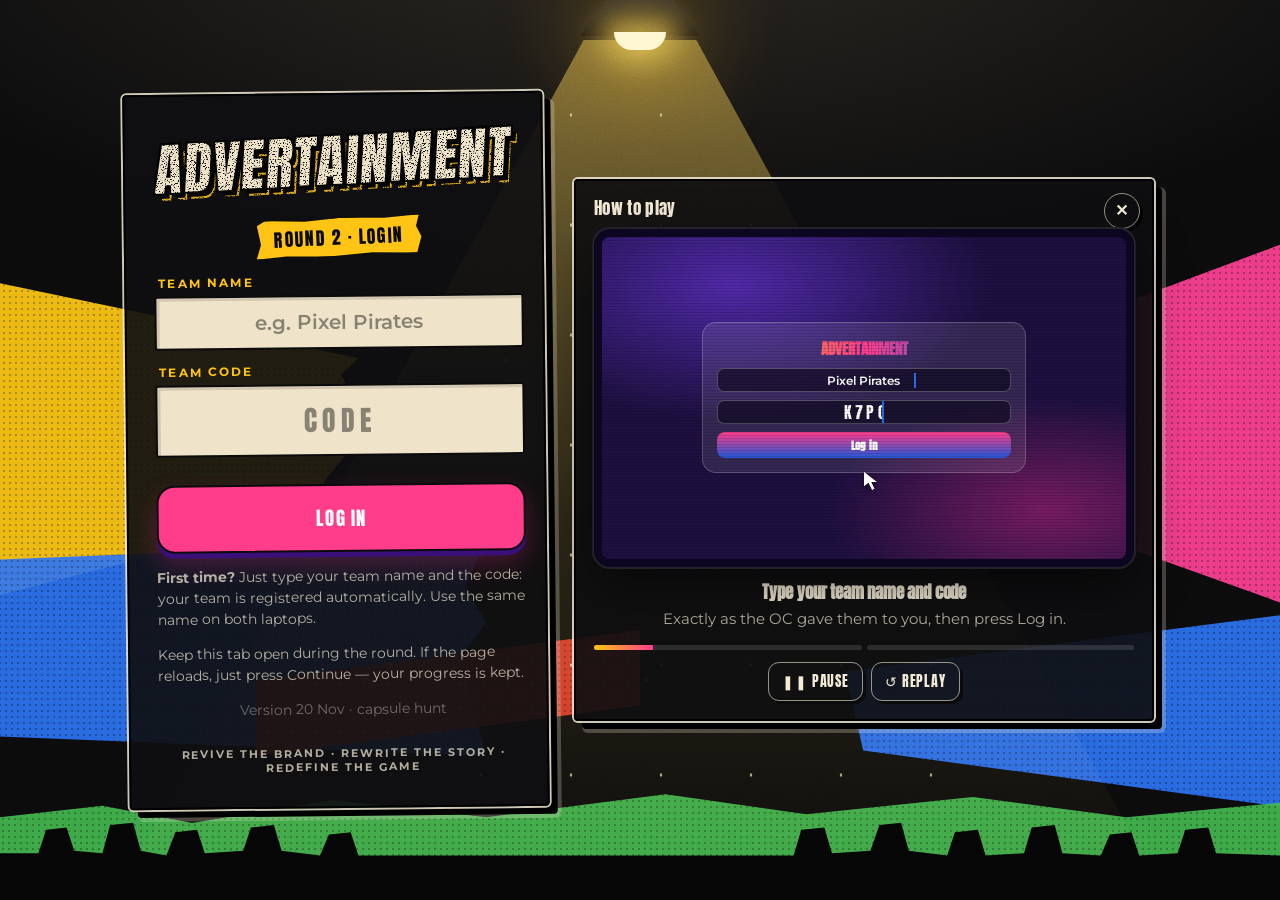
==== index.html @ 5a8a037b "Game v16: one vault code for all teams (47293) with clue-numbered questions checked for all 15 brand" ====
<!doctype html><html lang="en"><head><meta charset="utf-8"><meta name="viewport" content="width=device-width,initial-scale=1,viewport-fit=cover"><title>Advertainment · Round 2</title>
<link rel="preconnect" href="https://fonts.googleapis.com"><link rel="preconnect" href="https://fonts.gstatic.com" crossorigin>
<link rel="stylesheet" href="https://fonts.googleapis.com/css2?family=Unbounded:wght@400;700;800;900&family=Familjen+Grotesk:wght@400;500;600;700&family=VT323&family=Poppins:ital,wght@0,400;0,600;0,800;1,400&family=Montserrat:ital,wght@0,400;0,700;0,800;1,400&family=Playfair+Display:ital,wght@0,400;0,700;1,400;1,700&family=Bebas+Neue&family=Anton&family=Oswald:wght@400;700&family=Raleway:wght@400;800&family=Lora:ital,wght@0,400;0,700;1,400&family=Merriweather:wght@400;700&family=Space+Grotesk:wght@400;700&family=Archivo+Black&family=Abril+Fatface&family=Righteous&family=Pacifico&family=Lobster&family=Dancing+Script:wght@400;700&family=Caveat:wght@400;700&family=Courier+Prime:wght@400;700&family=Monoton&family=Rye&family=Kalam:wght@400;700&family=Cinzel:wght@700&family=Rubik+Dirt&family=Permanent+Marker&display=swap">
<style>:root{--ink:#160B2E;--ink2:#241347;--ink3:#2f1a5c;--mag:#FF2E93;--vio:#7B3FFF;--cy:#19E3FF;--yel:#FFD60A;--org:#FF9F1C;--grn:#2BE07B;--red:#FF4D6D;--txt:#FFF8EE;--mut:rgba(255,248,238,.72);--line:rgba(255,248,238,.16);--panel:rgba(255,255,255,.06);
 --fd:"Unbounded","Arial Black",Impact,sans-serif;--fb:"Familjen Grotesk","Trebuchet MS",Verdana,sans-serif;--fp:"VT323","Courier New",monospace;--fw:Tahoma,Verdana,"Segoe UI",sans-serif;color-scheme:dark}
*{box-sizing:border-box}[hidden]{display:none!important}
html,body{margin:0;min-height:100%;background:var(--ink);color:var(--txt);font:17px/1.5 var(--fb)}
body::before{content:"";position:fixed;inset:-10%;z-index:-2;pointer-events:none;background:radial-gradient(40vw 40vw at 8% 6%,rgba(123,63,255,.5),transparent 70%),radial-gradient(36vw 36vw at 95% 8%,rgba(255,46,147,.36),transparent 70%),radial-gradient(50vw 40vw at 50% 105%,rgba(25,227,255,.24),transparent 70%);animation:drift 20s ease-in-out infinite alternate}
body::after{content:"";position:fixed;inset:0;z-index:-1;pointer-events:none;background-image:linear-gradient(rgba(255,255,255,.04) 1px,transparent 1px),linear-gradient(90deg,rgba(255,255,255,.04) 1px,transparent 1px);background-size:44px 44px;-webkit-mask-image:radial-gradient(ellipse at center,#000 30%,transparent 80%);mask-image:radial-gradient(ellipse at center,#000 30%,transparent 80%)}
@keyframes drift{to{transform:translate(4vw,3vw) scale(1.08)}}
h1,h2,h3{font-family:var(--fd);letter-spacing:-.025em;line-height:1.08;margin:0}
p{margin:0}
.logo{font-family:var(--fd);font-weight:900;letter-spacing:-.05em;line-height:.95;background:linear-gradient(95deg,var(--yel),var(--mag) 45%,var(--cy));background-size:200% 100%;-webkit-background-clip:text;background-clip:text;color:transparent;animation:shine 6s linear infinite}
@keyframes shine{to{background-position:200% 0}}
.nocopy,.nocopy *{-webkit-user-select:none;user-select:none;-webkit-touch-callout:none}
.nocopy input,.nocopy textarea{-webkit-user-select:text;user-select:text}
@media print{body:not(.admin) *{visibility:hidden!important}}
:focus-visible{outline:3px solid var(--cy);outline-offset:2px;border-radius:8px}
button,.btn{font:800 15px var(--fd);letter-spacing:-.01em;border:0;border-radius:14px;padding:13px 22px;cursor:pointer;color:var(--ink);background:linear-gradient(180deg,var(--yel),var(--org));box-shadow:0 5px 0 #7a3d00,0 12px 26px rgba(0,0,0,.3);transition:transform .08s,box-shadow .08s,filter .2s;text-decoration:none;display:inline-flex;align-items:center;justify-content:center;gap:8px}
button:active,.btn:active{transform:translateY(4px);box-shadow:0 1px 0 #7a3d00}
button:disabled{filter:grayscale(.8) brightness(.7);cursor:not-allowed}
.pink{background:linear-gradient(180deg,var(--mag),var(--vio));color:#fff;box-shadow:0 5px 0 #3a0f7a,0 12px 26px rgba(255,46,147,.25)}
.cy{background:linear-gradient(180deg,#8ff5ff,var(--cy));color:var(--ink);box-shadow:0 5px 0 #0a6c7a,0 12px 26px rgba(25,227,255,.22)}
.grn{background:linear-gradient(180deg,#7dffb4,var(--grn));color:#04210f;box-shadow:0 5px 0 #0d6b35,0 12px 26px rgba(43,224,123,.22)}
.red{background:linear-gradient(180deg,#ff8a9e,#e0244a);color:#fff;box-shadow:0 5px 0 #6d0a1c}
.ghost{background:rgba(255,255,255,.08);color:var(--txt);box-shadow:0 4px 0 rgba(0,0,0,.45);border:1.5px solid var(--line)}
.sm{font-size:12.5px;padding:8px 13px;border-radius:11px;box-shadow:0 3px 0 rgba(0,0,0,.45)}
.big{font-size:19px;padding:18px 30px;border-radius:18px}
input,textarea{font:600 17px var(--fb);color:var(--txt);background:rgba(10,4,24,.6);border:2px solid var(--line);border-radius:14px;padding:13px 16px;width:100%;transition:border-color .2s,box-shadow .2s}
input:focus,textarea:focus{outline:none;border-color:var(--cy);box-shadow:0 0 0 4px rgba(25,227,255,.18)}
.card{background:rgba(255,255,255,.07);border:2px solid var(--line);border-radius:24px;padding:24px;backdrop-filter:blur(14px);-webkit-backdrop-filter:blur(14px);box-shadow:0 30px 70px rgba(0,0,0,.35)}
.mut{color:var(--mut)}.small{font-size:14px}
.center{min-height:100vh;display:grid;place-items:center;padding:24px 16px;text-align:center}
.row{display:flex;gap:10px;flex-wrap:wrap;align-items:center}
.pop{animation:pop .5s cubic-bezier(.2,1.4,.4,1) both}
@keyframes pop{from{transform:scale(.85) translateY(20px);opacity:0}}
.shake{animation:shake .45s}
@keyframes shake{20%,60%{transform:translateX(-8px)}40%,80%{transform:translateX(8px)}}


/* ======== TEAM: login ======== */
.lcard{width:min(460px,100%);display:grid;gap:14px;padding:32px 28px;border-radius:28px}
.lcard .logo{font-size:clamp(30px,9vw,44px)}
.lcard .tag{font:1.25rem var(--fp);letter-spacing:.1em;color:var(--cy)}
.lcard #code{font:28px var(--fp);letter-spacing:.18em;text-transform:uppercase;text-align:center}
.lcard #tname{text-align:center;font-size:20px}
.lerr{min-height:1.4em;color:var(--yel);font-weight:700}
.rules{display:grid;grid-template-columns:repeat(3,1fr);gap:8px;margin-top:4px}
.rules div{padding:10px 6px;border-radius:14px;background:rgba(255,255,255,.05);border:1px solid var(--line);font-size:12.5px;line-height:1.3;color:var(--mut)}
.rules b{display:block;font-size:22px;margin-bottom:4px}
.linkbtn{background:none;border:0;box-shadow:none;color:var(--mut);font:600 14px var(--fb);padding:4px;text-decoration:underline;cursor:pointer}
.linkbtn:active{transform:none}

/* ======== TEAM: gate screens ======== */
.gcard{width:min(520px,100%);display:grid;justify-items:center;gap:14px;padding:34px 28px;border-radius:28px}
.gicon{width:120px;height:120px;border-radius:50%;display:grid;place-items:center;font-size:52px;position:relative}
.gicon::before,.gicon::after{content:"";position:absolute;inset:0;border-radius:50%;border:2px solid currentColor;opacity:0;animation:ring 2.6s ease-out infinite}
.gicon::after{animation-delay:1.3s}
@keyframes ring{0%{transform:scale(.6);opacity:.8}100%{transform:scale(1.35);opacity:0}}
.g-wait .gicon{color:var(--cy);background:radial-gradient(circle,rgba(25,227,255,.25),transparent 70%)}
.g-in .gicon{color:var(--grn);background:radial-gradient(circle,rgba(43,224,123,.3),transparent 70%)}
.g-out .gicon{color:var(--red);background:radial-gradient(circle,rgba(255,77,109,.35),transparent 70%)}
.g-done .gicon{color:var(--yel);background:radial-gradient(circle,rgba(255,214,10,.3),transparent 70%)}
.g-out{border-color:rgba(255,77,109,.6)!important;box-shadow:0 0 60px rgba(255,77,109,.25)!important}
#gt{font-size:clamp(26px,6vw,38px)}
#gm{font-size:18px;color:var(--mut);max-width:42ch}
#gx{font:18px var(--fp);letter-spacing:.06em;color:var(--mut)}
.dots::after{content:"";animation:dots 1.4s steps(4) infinite}
@keyframes dots{0%{content:""}25%{content:"."}50%{content:".."}75%{content:"..."}}

/* ======== TEAM: game screen ======== */
#app{min-height:100vh;padding-bottom:40px}
.tbar{position:sticky;top:0;z-index:20;display:flex;align-items:center;gap:14px;padding:10px max(16px,env(safe-area-inset-right,0px)) 10px max(16px,env(safe-area-inset-left,0px));background:rgba(22,11,46,.85);backdrop-filter:blur(12px);border-bottom:1px solid var(--line)}
.tbar .logo{font-size:22px}
#who{flex:1;min-width:0;font:22px var(--fp);letter-spacing:.06em;color:var(--cy);white-space:nowrap;overflow:hidden;text-overflow:ellipsis}
#timer{font:900 26px var(--fd);color:var(--yel);font-variant-numeric:tabular-nums;text-shadow:0 0 20px rgba(255,214,10,.45)}
#timer.low{color:var(--red);animation:blink 1s steps(2) infinite}
@keyframes blink{50%{opacity:.35}}
.lockic{font-size:20px}
#banner{position:sticky;top:52px;z-index:19;padding:12px 20px;text-align:center;font:800 16px var(--fd);background:linear-gradient(90deg,var(--mag),var(--vio),var(--cy));background-size:200% 100%;animation:shine 6s linear infinite,drop .4s cubic-bezier(.2,1.4,.4,1);box-shadow:0 8px 30px rgba(255,46,147,.4)}
@keyframes drop{from{transform:translateY(-100%)}}
#main{max-width:1180px;margin:0 auto;padding:18px max(16px,env(safe-area-inset-right,0px)) 0 max(16px,env(safe-area-inset-left,0px))}
.sec{margin:6px 0 18px}
.sech{font:1.25rem var(--fp);letter-spacing:.1em;color:var(--cy);text-align:center;margin:10px 0 8px;text-transform:uppercase}
.wins{display:flex;flex-wrap:wrap;justify-content:center;align-items:flex-start;padding:8px 6px}
.win{width:min(350px,92vw);margin:-4px;position:relative;background:#d4d0c8;color:#000;font:15px/1.45 var(--fw);border:2px solid;border-color:#fff #404040 #404040 #fff;padding:3px;box-shadow:inset -1px -1px 0 #808080,inset 1px 1px 0 #dfdfdf,8px 12px 0 rgba(0,0,0,.35),0 20px 50px rgba(0,0,0,.35)}
.wins .win:nth-child(3n){top:9px}.wins .win:nth-child(3n+2){top:-4px}
.win.big{width:min(680px,96vw)}
.wt{display:flex;justify-content:space-between;align-items:center;gap:8px;background:linear-gradient(90deg,#0a246a,#a6caf0);color:#fff;font-weight:700;font-size:13px;padding:3px 4px 3px 6px}
.wt span{white-space:nowrap;overflow:hidden;text-overflow:ellipsis}
.wt i{display:flex;gap:2px;font-style:normal;flex:none}
.wt b{width:16px;height:14px;display:grid;place-items:center;font-size:10px;background:#d4d0c8;color:#000;border:1px solid;border-color:#fff #404040 #404040 #fff;cursor:not-allowed}
.wa{margin:4px 2px;background:#fff;border:1px solid;border-color:#808080 #fff #fff #808080;padding:2px 6px;font-size:11.5px;color:#555;white-space:nowrap;overflow:hidden;text-overflow:ellipsis}
.wb{background:#fff;margin:2px;border:1px solid;border-color:#808080 #fff #fff #808080;padding:12px 14px 14px}
.wb ul{margin:0;padding-left:18px}.wb li{margin:5px 0}
.wb strong{display:block;font-size:17px;color:#0a246a;margin-bottom:4px}
.win.big .wb{font-size:17px;padding:18px 22px}.win.big .wb strong{font-size:21px}
.win.nw .wt::after{content:"NEW";flex:none;font:700 10px var(--fw);background:var(--yel);color:#000;padding:1px 5px;margin-left:6px}
.win.msg .wt{background:linear-gradient(90deg,#7a0a3a,#ff6fae)}
.win.msg .wb{font-size:17px;font-weight:700;color:#111}
.win.lockw .wt{background:linear-gradient(90deg,#444,#999)}
.wait{display:grid;justify-items:center;gap:14px;padding:12vh 10px 0;text-align:center}
.radar{width:150px;height:150px;border-radius:50%;position:relative;background:radial-gradient(circle,var(--mag) 0 14%,transparent 15%),conic-gradient(from 0deg,rgba(25,227,255,.55),transparent 35%);box-shadow:0 0 0 2px rgba(25,227,255,.3),0 0 60px rgba(123,63,255,.5);animation:spin 3s linear infinite}
@keyframes spin{to{transform:rotate(360deg)}}
.wait h2{font-size:clamp(24px,5vw,36px)}
.wait p{color:var(--mut);font-size:18px;max-width:48ch}
/* confirm dialog */
.dlg .wb{padding:18px 20px}
.dlg .drow{display:flex;gap:14px;align-items:flex-start}
.dlg .ico{flex:none;width:46px;height:46px;border-radius:50%;display:grid;place-items:center;font:900 26px var(--fw);color:#fff;background:radial-gradient(circle at 35% 30%,#6aa8ff,#0a3aa0)}
.dlg h3{font:700 19px var(--fw);color:#0a246a;letter-spacing:0;margin:0 0 4px}
.dlg p{font:15px var(--fw);color:#222;margin:0 0 12px}
.dlg .in{display:flex;gap:8px;flex-wrap:wrap}
.dlg input{flex:1;min-width:0;font:16px var(--fw);color:#000;background:#fff;border:2px solid;border-color:#808080 #fff #fff #808080;border-radius:0;padding:9px 10px}
.dlg input:focus{box-shadow:none;outline:2px dotted #000;outline-offset:-5px}
.xbtn{font:700 15px var(--fw);color:#000;padding:9px 24px;background:#d4d0c8;border:2px solid;border-color:#fff #404040 #404040 #fff;border-radius:0;box-shadow:inset -1px -1px 0 #808080;cursor:pointer}
.xbtn:active{transform:none;border-color:#404040 #fff #fff #404040;box-shadow:none}
.dlg .fb{min-height:1.4em;margin-top:12px;font:700 15px var(--fw);color:#0a246a}
.dlg .fb.bad{color:#b00020}
details.others{max-width:760px;margin:6px auto;border-radius:18px;border:1.5px solid var(--line);background:rgba(22,11,46,.7)}
details.others summary{cursor:pointer;padding:14px 18px;font:800 15px var(--fd);list-style:none;display:flex;justify-content:space-between}
details.others summary::-webkit-details-marker{display:none}
details.others summary::after{content:"+"}details.others[open] summary::after{content:"–"}
.notebox{max-width:640px;margin:8px auto 14px;padding:18px 22px;border-radius:20px;background:rgba(255,255,255,.07);border:2px solid var(--line);text-align:center}
.notebox h2{font-size:22px;margin-bottom:4px}
/* vault */
.vault{max-width:1000px;margin:6px auto 22px;display:grid;gap:18px;padding:24px;border-radius:26px;background:linear-gradient(160deg,rgba(255,214,10,.10),rgba(123,63,255,.10)),rgba(14,6,30,.8);border:2px solid rgba(255,214,10,.45);box-shadow:0 30px 80px rgba(0,0,0,.5)}
.vtag{justify-self:start;font:1.15rem var(--fp);letter-spacing:.1em;color:var(--ink);background:var(--yel);padding:1px 10px;border-radius:6px}
.vault h2{font-size:clamp(24px,4vw,36px)}
.vbody{display:grid;grid-template-columns:1.05fr .95fr;gap:22px;align-items:center}
.clues{list-style:none;margin:0;padding:0;display:grid;gap:10px;counter-reset:c}
.clues li{counter-increment:c;display:grid;grid-template-columns:34px 1fr;gap:12px;padding:12px 14px;border-radius:14px;background:rgba(255,255,255,.06);border:1px solid var(--line);font-size:16px;line-height:1.4}
.clues li::before{content:counter(c);width:34px;height:34px;border-radius:10px;display:grid;place-items:center;font:900 15px var(--fd);color:var(--ink);background:var(--yel)}
.door{justify-self:center;width:min(400px,86vw);aspect-ratio:1;border-radius:50%;display:grid;place-items:center;align-content:center;gap:18px;position:relative;background:radial-gradient(circle at 35% 30%,#5a5a6e,#24222e 60%,#14121c);box-shadow:inset 0 0 0 10px #3a3848,inset 0 0 0 14px #1a1824,inset 0 0 40px rgba(0,0,0,.8),0 20px 60px rgba(0,0,0,.6);transition:transform 1.3s cubic-bezier(.6,.05,.3,1);transform-origin:left center}
.door.open{transform:perspective(1200px) rotateY(-100deg)}
.door::before{content:"";position:absolute;inset:7%;border-radius:50%;border:3px dashed rgba(255,214,10,.25);pointer-events:none}
.dials{display:flex;gap:7px;position:relative;z-index:1}
.drum{display:grid;justify-items:center;gap:5px}
.drum button{width:46px;height:30px;padding:0;border-radius:8px;font-size:14px;color:var(--yel);background:linear-gradient(180deg,#4a4858,#2a2836);box-shadow:0 3px 0 #0b0a10}
.dg{width:46px;height:62px;display:grid;place-items:center;border-radius:10px;background:#07040e;border:2px solid var(--yel);font:900 32px var(--fd);color:var(--yel);box-shadow:inset 0 8px 10px rgba(0,0,0,.8),0 0 18px rgba(255,214,10,.22);font-variant-numeric:tabular-nums}
#vb{position:relative;z-index:1}
#vm{text-align:center;min-height:1.5em;font:24px var(--fp);color:var(--yel)}
@media (max-width:860px){.vbody{grid-template-columns:1fr}}
/* overlays */
.ovl{position:fixed;inset:0;z-index:90;display:grid;place-items:center;text-align:center;padding:24px;background:rgba(14,6,30,.95);backdrop-filter:blur(10px)}
.ovl h2{font-size:clamp(28px,6vw,52px)}
#wm{position:fixed;inset:0;z-index:95;pointer-events:none}
#toast{position:fixed;left:50%;top:70px;transform:translateX(-50%);z-index:130;max-width:min(560px,92vw);padding:14px 20px;border-radius:14px;background:var(--yel);color:var(--ink);font-weight:700;box-shadow:0 14px 40px rgba(0,0,0,.5)}
#net{position:fixed;left:50%;transform:translateX(-50%);bottom:14px;z-index:130;background:#C0392B;color:#fff;padding:9px 16px;border-radius:12px;font-weight:700;font-size:14px}
#tutb{position:fixed;top:10px;right:10px;z-index:120}
body.in #tutb{top:auto;bottom:14px;right:14px;opacity:.85}
#tut .tc{width:min(500px,92vw);display:grid;gap:12px;text-align:center}
#tut .te{font-size:64px}
#tut .tp{height:6px;border-radius:6px;background:rgba(255,255,255,.12);overflow:hidden}#tut .tp i{display:block;height:100%;width:0;background:linear-gradient(90deg,var(--yel),var(--mag))}

/* ======== MODAL (shared) ======== */
#modal{z-index:140}
#modal .box{width:min(440px,100%);display:grid;gap:12px;text-align:left;padding:24px;border-radius:22px;background:var(--ink2);border:2px solid var(--line)}
#modal h3{font-size:20px}#modal p{color:var(--mut)}

/* ======== OC PANEL ======== */
body.admin::after{display:none}
.oc{max-width:1240px;margin:0 auto;padding:0 max(16px,env(safe-area-inset-right,0px)) 60px max(16px,env(safe-area-inset-left,0px))}
.ochd{position:sticky;top:0;z-index:30;display:flex;flex-wrap:wrap;align-items:center;gap:12px;padding:12px max(16px,env(safe-area-inset-right,0px)) 0 max(16px,env(safe-area-inset-left,0px));margin:0 calc(-1*max(16px,env(safe-area-inset-left,0px))) 18px;background:rgba(22,11,46,.88);backdrop-filter:blur(12px);border-bottom:1px solid var(--line)}
.ochd .logo{font-size:22px}
.ochd .sp{flex:1}
.conn{font-size:13.5px;color:var(--mut)}
.dot{display:inline-block;width:10px;height:10px;border-radius:50%;background:#777;margin-right:6px;vertical-align:middle}
.dot.on{background:var(--grn);box-shadow:0 0 8px var(--grn)}.dot.bad{background:var(--red)}
.octabs{flex-basis:100%;display:flex;gap:4px;overflow-x:auto}
.octabs button{background:none;box-shadow:none;color:var(--mut);font:700 14px var(--fd);padding:10px 16px;border-radius:12px 12px 0 0}
.octabs button[aria-selected="true"]{background:var(--panel);color:var(--txt);box-shadow:inset 0 3px 0 var(--mag)}
.octabs button:active{transform:none}
.badge{display:inline-grid;place-items:center;min-width:22px;height:22px;padding:0 6px;border-radius:999px;background:var(--yel);color:var(--ink);font:800 12px var(--fb);margin-left:6px}
.badge.r{background:var(--red);color:#fff}
.alert{display:flex;flex-wrap:wrap;align-items:center;gap:12px;padding:14px 18px;margin-bottom:14px;border-radius:18px;font-weight:700;animation:pop .4s both}
.alert.y{background:rgba(255,214,10,.14);border:2px solid rgba(255,214,10,.6)}
.alert.r{background:rgba(255,77,109,.16);border:2px solid rgba(255,77,109,.7)}
.alert.p{background:rgba(255,214,10,.1);border:2px dashed rgba(255,214,10,.6);font-weight:600}
.alert span{flex:1;min-width:200px}
/* step control */
.stepcard{display:grid;gap:18px;margin-bottom:16px}
.steps{display:grid;grid-template-columns:repeat(5,1fr);gap:8px}
.st{position:relative;padding:12px 12px 10px;border-radius:14px;border:2px solid var(--line);background:rgba(10,4,24,.5);min-width:0}
.st b{display:block;font:900 22px var(--fd);color:var(--mut)}
.st span{display:block;font-size:13.5px;line-height:1.25;margin-top:4px}
.st small{display:block;font:15px var(--fp);color:var(--mut);margin-top:3px}
.st.done{border-color:rgba(25,227,255,.5)}.st.done b{color:var(--cy)}
.st.cur{border-color:var(--mag);background:linear-gradient(160deg,rgba(255,46,147,.35),rgba(123,63,255,.25));box-shadow:0 0 30px rgba(255,46,147,.25)}.st.cur b{color:var(--txt)}
.stepgo{display:flex;flex-wrap:wrap;gap:14px;align-items:center}
.stepgo .big{flex:1;min-width:260px}
.hint{color:var(--mut);font-size:14px}
.quick{display:grid;grid-template-columns:repeat(4,1fr);gap:10px}
.quick button{width:100%}
.timerbox{display:flex;gap:8px;align-items:center;flex-wrap:wrap}
.timerbox input{width:80px;padding:9px 10px}
#tleft{font:900 26px var(--fd);color:var(--yel);font-variant-numeric:tabular-nums;min-width:4.5ch}
.msgbox{display:flex;gap:8px;flex-wrap:wrap}
.msgbox input{flex:1;min-width:200px}
.chips{display:flex;gap:6px;flex-wrap:wrap;margin-top:8px}
.chips button{font:600 13px var(--fb);padding:7px 12px;border-radius:999px}
.ocgrid{display:grid;grid-template-columns:1.25fr 1fr;gap:16px;align-items:start}
.ocgrid > .card{padding:20px}
.card h2{font-size:18px;margin-bottom:14px;display:flex;align-items:center;gap:8px;flex-wrap:wrap}
.card h2 small{font:16px var(--fp);color:var(--mut);letter-spacing:.04em}
@media (max-width:980px){.ocgrid{grid-template-columns:1fr}.quick{grid-template-columns:repeat(2,1fr)}.steps{grid-template-columns:repeat(5,minmax(0,1fr))}}
@media (max-width:620px){.steps{grid-template-columns:repeat(2,1fr)}}
/* team cards */
.tgrid{display:grid;grid-template-columns:repeat(auto-fill,minmax(250px,1fr));gap:12px}
.tc{position:relative;display:grid;gap:8px;padding:14px 14px 12px;border-radius:18px;background:rgba(255,255,255,.05);border:2px solid var(--line);min-width:0}
.tc.w{border-color:rgba(255,214,10,.75);background:rgba(255,214,10,.08)}
.tc.o{border-color:rgba(255,77,109,.8);background:rgba(255,77,109,.1)}
.tc.i{border-color:rgba(43,224,123,.5)}
.tc.d{opacity:.55}
.tc .nm{font:800 16px var(--fd);overflow-wrap:anywhere}
.tc .cd{font:15px var(--fp);color:var(--mut);letter-spacing:.06em}
.pill{display:inline-block;padding:2px 10px;border-radius:999px;font:700 12.5px var(--fb);white-space:nowrap}
.p-w{background:rgba(255,214,10,.2);color:var(--yel)}.p-i{background:rgba(43,224,123,.2);color:#7dffb4}.p-o{background:rgba(255,77,109,.25);color:#ffb3c1}.p-d{background:rgba(255,255,255,.12)}
.tc .ln{font-size:13.5px;color:var(--mut);line-height:1.35}
.tc .ln b{color:var(--txt)}
.tc .acts{display:flex;gap:6px;flex-wrap:wrap;margin-top:2px}
.tc .acts .main{flex:1}
.tc .req{padding:8px 10px;border-radius:10px;background:rgba(255,214,10,.12);font-size:13px}
.empty{color:var(--mut);padding:10px 0}
/* tables (registrations) */
.tblw{overflow-x:auto;border-radius:16px;border:1.5px solid var(--line)}
.tbl{border-collapse:collapse;width:100%;min-width:820px;font-size:14px}
.tbl th{text-align:left;font:700 11px var(--fd);color:var(--yel);background:var(--ink2);padding:11px 10px;white-space:nowrap}
.tbl td{padding:10px;border-top:1px solid var(--line);vertical-align:top}
.tbl .sub{display:block;color:var(--mut);font-size:12.5px}
.wapp{background:linear-gradient(180deg,#7dffb4,#1fa855)!important;color:#04210f!important;box-shadow:0 3px 0 #0d5a2b!important}
.setup{display:grid;grid-template-columns:repeat(auto-fit,minmax(280px,1fr));gap:16px}

#fsback{z-index:125}

/* ======== LOGIN PORTAL ======== */
.portal{min-height:100vh;display:grid;grid-template-columns:minmax(330px,420px) minmax(0,580px);gap:28px;align-items:center;justify-content:center;padding:28px max(16px,env(safe-area-inset-right,0px)) 28px max(16px,env(safe-area-inset-left,0px))}
@media (max-width:1060px){.portal{grid-template-columns:minmax(0,520px);align-content:start}}
.portal.notut{grid-template-columns:minmax(330px,440px)}
.lcard{width:100%;min-width:0;overflow:hidden}
.lcard .logo{font-size:clamp(24px,2.7vw,34px);white-space:nowrap}
.tut{position:relative;min-width:0}
.tclose{position:absolute;top:12px;right:12px;width:36px;height:36px;padding:0;border-radius:50%;font:700 16px var(--fb);box-shadow:none}
#tutopen{justify-self:center}
.lcard label{display:block;text-align:left;font:700 13px var(--fb);letter-spacing:.04em;text-transform:uppercase;color:var(--mut);margin:0 0 6px 4px}
.lcard .f{display:grid}
#code{font:30px var(--fp);letter-spacing:.24em;text-transform:uppercase;text-align:center}
#tname{font-size:19px;text-align:center}
/* tutorial player */
.tut{display:grid;gap:12px;padding:18px;border-radius:26px}
.tut h3{font-size:17px;display:flex;align-items:center;gap:10px}
.tut h3 span{font:16px var(--fp);color:var(--cy);letter-spacing:.08em}
.screen{position:relative;aspect-ratio:16/10;max-width:100%;border-radius:16px;overflow:hidden;border:8px solid #0d0620;background:radial-gradient(70% 60% at 25% 15%,rgba(123,63,255,.55),transparent 70%),radial-gradient(60% 50% at 85% 85%,rgba(255,46,147,.4),transparent 70%),#1d1040;box-shadow:0 0 0 2px var(--ink3),0 20px 50px rgba(0,0,0,.5)}
.screen::after{content:"";position:absolute;inset:0;pointer-events:none;background:repeating-linear-gradient(0deg,rgba(0,0,0,.12) 0 1px,transparent 1px 3px)}
.scene{position:absolute;inset:0;display:grid;place-items:center;visibility:hidden;opacity:0}
.scene.on{visibility:visible;opacity:1;animation:sceneIn .35s ease}
@keyframes sceneIn{from{opacity:0}}
.cap{min-height:3.2em;display:grid;gap:2px;text-align:center}
.cap b{font:800 17px var(--fd);letter-spacing:-.01em}
.cap span{color:var(--mut);font-size:14.5px}
.tbarp{display:grid;grid-template-columns:repeat(7,1fr);gap:5px}
.tbarp i{display:block;height:5px;border-radius:5px;background:rgba(255,255,255,.12);overflow:hidden;cursor:pointer}
.tbarp i b{display:block;height:100%;width:0;background:linear-gradient(90deg,var(--yel),var(--mag))}
.tctl{display:flex;gap:8px;justify-content:center}
/* scene pieces (all scaled for the small screen) */
.mini{font-size:11px}
.m-card{width:62%;padding:14px;border-radius:14px;background:rgba(255,255,255,.1);border:1.5px solid rgba(255,255,255,.2);display:grid;gap:8px;text-align:center}
.m-logo{font:900 15px var(--fd);background:linear-gradient(95deg,var(--yel),var(--mag),var(--cy));-webkit-background-clip:text;background-clip:text;color:transparent}
.m-in{height:24px;border-radius:7px;background:rgba(10,4,24,.6);border:1.5px solid rgba(255,255,255,.25);display:flex;align-items:center;justify-content:center;font:600 12px var(--fb);color:#fff;overflow:hidden;white-space:nowrap}
.m-in.code{font:16px var(--fp);letter-spacing:.2em}
.type{display:inline-block;overflow:hidden;white-space:nowrap;width:0;border-right:2px solid var(--cy)}
.scene.on .type{animation:type 1.1s steps(var(--n)) forwards,caret .6s steps(2) infinite}
.scene.on .type.t2{animation-delay:1.4s,0s}
@keyframes type{to{width:calc(var(--n) * 1ch)}}
@keyframes caret{50%{border-color:transparent}}
.m-btn{height:26px;border-radius:8px;background:linear-gradient(180deg,var(--mag),var(--vio));color:#fff;font:800 11px var(--fd);display:grid;place-items:center}
.scene.on .m-btn.press{animation:press .3s 2.9s}
@keyframes press{50%{transform:scale(.92);filter:brightness(1.3)}}
.cursor{position:absolute;width:18px;height:18px;z-index:3;filter:drop-shadow(0 2px 3px rgba(0,0,0,.6));opacity:0}
.cursor::before{content:"";position:absolute;inset:0;background:#fff;clip-path:polygon(0 0,0 80%,25% 60%,45% 100%,58% 94%,40% 56%,72% 56%)}
.scene.on .cursor{animation:var(--path) 4.2s ease-in-out forwards}
@keyframes c1{0%{opacity:0;left:80%;top:85%}10%{opacity:1}55%{left:50%;top:70%}70%{left:50%;top:73%}100%{opacity:1;left:50%;top:73%}}
.m-lock{display:grid;justify-items:center;gap:8px}
.m-lock svg{width:56px;height:66px}
.scene.on .m-lock .sh{animation:shut .5s 1s cubic-bezier(.5,-.6,.4,1.6) both}
@keyframes shut{from{transform:translateY(-12px)}}
.m-full{position:absolute;inset:14%;border:2px dashed rgba(25,227,255,.5);border-radius:10px}
.scene.on .m-full{animation:grow 1.2s 1.6s ease forwards}
@keyframes grow{to{inset:3%}}
.m-radar{width:64px;height:64px;border-radius:50%;background:radial-gradient(circle,var(--mag) 0 14%,transparent 15%),conic-gradient(from 0deg,rgba(25,227,255,.6),transparent 35%);animation:spin 3s linear infinite;box-shadow:0 0 0 2px rgba(25,227,255,.3)}
.m-wins{position:relative;width:86%;height:74%}
.m-win{position:absolute;width:44%;background:#d4d0c8;border:2px solid;border-color:#fff #404040 #404040 #fff;padding:2px;opacity:0;transform:scale(.7)}
.m-win i{display:block;height:9px;background:linear-gradient(90deg,#0a246a,#a6caf0)}
.m-win u{display:block;height:5px;margin:4px 3px;background:#9b97a8;text-decoration:none}
.m-win u:last-child{width:60%}
.m-win.p{}.m-win.p i{background:linear-gradient(90deg,#7a0a3a,#ff6fae)}
.scene.on .m-win{animation:mpop .45s cubic-bezier(.2,1.4,.4,1) forwards}
@keyframes mpop{to{opacity:1;transform:none}}
.m-dlg{width:70%;background:#d4d0c8;border:2px solid;border-color:#fff #404040 #404040 #fff;padding:3px}
.m-dlg .t{height:11px;background:linear-gradient(90deg,#0a246a,#a6caf0)}
.m-dlg .b{background:#fff;margin-top:3px;padding:10px;display:grid;gap:7px;text-align:left;color:#0a246a;font:700 11px var(--fw)}
.m-dlg .r{display:flex;gap:5px}
.m-dlg .r .m-in{flex:1;background:#fff;color:#000;border-color:#808080;border-radius:0;justify-content:flex-start;padding-left:5px}
.m-dlg .r em{font:700 10px var(--fw);font-style:normal;color:#000;background:#d4d0c8;border:2px solid;border-color:#fff #404040 #404040 #fff;padding:3px 7px}
.m-vault{width:58%;aspect-ratio:1;max-width:100%;border-radius:50%;display:grid;place-items:center;align-content:center;gap:10px;background:radial-gradient(circle at 35% 30%,#5a5a6e,#24222e 60%,#14121c);box-shadow:inset 0 0 0 6px #3a3848,0 10px 30px rgba(0,0,0,.6)}
.m-dials{display:flex;gap:4px}
.m-dials b{width:22px;height:30px;border-radius:5px;background:#07040e;border:1.5px solid var(--yel);overflow:hidden;position:relative}
.m-dials b span{position:absolute;left:0;right:0;top:0;display:grid;font:900 16px/30px var(--fd);color:var(--yel);text-align:center}
.scene.on .m-dials b span{animation:roll 1.6s cubic-bezier(.3,1.2,.5,1) forwards}
.scene.on .m-dials b:nth-child(2) span{animation-delay:.25s}.scene.on .m-dials b:nth-child(3) span{animation-delay:.5s}.scene.on .m-dials b:nth-child(4) span{animation-delay:.75s}.scene.on .m-dials b:nth-child(5) span{animation-delay:1s}
@keyframes roll{to{transform:translateY(-150px)}}
.m-unlock{font:800 10px var(--fd);color:var(--ink);background:var(--yel);padding:5px 12px;border-radius:999px}
.scene.on .m-unlock{animation:press .3s 2.4s}
.m-rules{display:grid;grid-template-columns:repeat(3,1fr);gap:10px;width:84%}
.m-rules div{display:grid;justify-items:center;gap:6px;padding:10px 4px;border-radius:12px;background:rgba(255,255,255,.08);font:700 11px var(--fb);text-align:center;color:#fff;position:relative}
.m-rules div b{font-size:24px}
.m-rules div::after{content:"";position:absolute;left:18%;right:18%;top:34%;height:3px;background:var(--red);transform:rotate(-30deg) scaleX(0);border-radius:3px}
.scene.on .m-rules div::after{animation:strike .4s forwards}
.scene.on .m-rules div:nth-child(2)::after{animation-delay:.4s}.scene.on .m-rules div:nth-child(3)::after{animation-delay:.8s}
@keyframes strike{to{transform:rotate(-30deg) scaleX(1)}}
.m-out{display:grid;justify-items:center;gap:8px;text-align:center;color:#fff}
.m-out .ic{font-size:34px}
.m-out .s1{font:800 13px var(--fd);color:#ffb3c1}
.m-out .s2{font:800 13px var(--fd);color:#7dffb4;opacity:0}
.scene.on .m-out .s2{animation:fadein .4s 2s forwards}
@keyframes fadein{to{opacity:1}}

/* ======== OC: Teams & codes ======== */
.addbox{display:grid;grid-template-columns:1fr 1fr;gap:16px;margin-bottom:16px}
@media (max-width:860px){.addbox{grid-template-columns:1fr}}
.addbox textarea{min-height:120px;resize:vertical;font-size:15px}
.codecell{font:26px var(--fp);letter-spacing:.18em;color:var(--cy)}
.tbl td .row{flex-wrap:nowrap}
.newrow td{animation:hl 2s}
@keyframes hl{from{background:rgba(43,224,123,.25)}}
#teamsTbl .tbl{min-width:760px}

.tut h3{padding-right:44px}
#err:empty{min-height:0;margin:-6px 0}
#lnkTeam,#lnkOc{overflow-wrap:anywhere;word-break:break-all;font-size:17px!important}


/* ======== CHOICE SCREEN + NOTES LAPTOP ======== */
.roleb{font:800 13px var(--fd);padding:7px 14px;border-radius:999px;background:linear-gradient(180deg,var(--mag),var(--vio));color:#fff;white-space:nowrap;box-shadow:0 4px 14px rgba(255,46,147,.35)}
#home{min-height:calc(100vh - 60px);display:grid;place-items:center;padding:24px 16px}
.home{width:min(920px,100%);text-align:center;display:grid;gap:12px}
.home h1{font-size:clamp(26px,3.6vw,42px)}
.home .warnl{justify-self:center;font:700 15px var(--fb);color:var(--yel);background:rgba(255,214,10,.1);border:1px solid rgba(255,214,10,.35);padding:8px 16px;border-radius:999px}
.choices{display:grid;grid-template-columns:1fr 1fr;gap:20px;margin-top:14px}
@media (max-width:700px){.choices{grid-template-columns:1fr}}
.choice{display:grid;justify-items:center;gap:10px;padding:34px 24px;border-radius:26px;text-align:center;color:var(--txt);background:rgba(255,255,255,.07);border:2px solid var(--line);box-shadow:0 20px 50px rgba(0,0,0,.35);transition:transform .15s,border-color .15s,background .15s}
.choice:hover{transform:translateY(-4px);border-color:var(--cy);background:rgba(255,255,255,.11)}
.choice:active{transform:translateY(0);box-shadow:0 10px 30px rgba(0,0,0,.35)}
.c-game:hover{border-color:var(--mag)}
.choice .ci{font-size:64px;line-height:1;filter:drop-shadow(0 8px 18px rgba(0,0,0,.4))}
.choice b{font:900 26px var(--fd);letter-spacing:-.02em}
.choice span:last-child{font:500 16px var(--fb);color:var(--mut);max-width:30ch}
body.notesmode #app{padding-bottom:12px}
#notes{padding:12px max(12px,env(safe-area-inset-right,0px)) 0 max(12px,env(safe-area-inset-left,0px))}
.nwrap{max-width:1700px;margin:0 auto;display:grid;grid-template-columns:minmax(230px,320px) minmax(0,1fr);gap:12px;height:calc(100vh - 86px);min-height:560px}
@media (max-width:980px){.nwrap{grid-template-columns:1fr;height:auto}.npad{min-height:260px}}
.npad,.ndraw{min-width:0;display:flex;flex-direction:column;gap:10px;min-height:0;padding:14px;position:relative}
.nh{display:flex;align-items:center;gap:10px;flex-wrap:wrap}
.nh h3{font-size:17px}
.npad .nh h3{margin-right:auto}
.ptip{flex:1;min-width:140px;font-size:13px;color:var(--cy)}
.acts{display:flex;gap:6px;flex-wrap:wrap}
.nsave{font-size:13px;color:var(--mut)}
#ntext{flex:1;width:100%;min-height:220px;resize:none;padding:14px;border-radius:14px;border:1.5px solid var(--line);background:rgba(10,4,24,.55);color:var(--txt);font:17px/1.55 var(--fb);outline:none}
#ntext:focus{border-color:var(--cy)}
.ndraw button{box-shadow:none}
.ndraw button:active{transform:scale(.94)}
.tb{font:700 13px var(--fb);padding:7px 11px;border-radius:10px;background:rgba(255,255,255,.08);color:var(--txt);border:1.5px solid var(--line)}
.tb.on{border-color:var(--yel);background:rgba(255,214,10,.18)}
.tb:disabled{opacity:.4;filter:none}
.pbody{flex:1;min-height:0;display:grid;grid-template-columns:auto minmax(0,1fr);gap:10px}
.toolbox{display:grid;grid-template-columns:repeat(2,40px);grid-auto-rows:40px;gap:5px;align-content:start;padding:6px;border-radius:14px;background:rgba(10,4,24,.5);border:1px solid var(--line)}
.tool{width:40px;height:40px;padding:0;border-radius:10px;background:rgba(255,255,255,.06);color:var(--txt);border:1.5px solid transparent}
.tool svg{width:22px;height:22px}
.tool:hover{background:rgba(255,255,255,.14)}
.tool.on{background:linear-gradient(180deg,var(--yel),var(--org));color:var(--ink);border-color:#fff3}
.cwrap{min-height:0;min-width:0;width:100%;display:flex;align-items:center;justify-content:center}
.cstack{position:relative;border-radius:10px;overflow:hidden;box-shadow:0 0 0 2px var(--line),0 14px 40px rgba(0,0,0,.45);background:#fff}
.cstack canvas{position:absolute;inset:0;width:100%;height:100%;display:block}
#ov{touch-action:none;cursor:crosshair}
#ov[data-tool="text"]{cursor:text}
#ov[data-tool="select"]{cursor:move}
#ov[data-tool="fill"],#ov[data-tool="pick"]{cursor:cell}
.cstack.grid::after{content:"";position:absolute;inset:0;pointer-events:none;background-image:linear-gradient(rgba(0,80,200,.13) 1px,transparent 1px),linear-gradient(90deg,rgba(0,80,200,.13) 1px,transparent 1px);background-size:5% 8%}
#ptext{position:absolute;z-index:3;margin:0;padding:0 2px;border:1.5px dashed #2f5bea;background:rgba(255,255,255,.75);outline:none;resize:none;overflow:hidden;font-weight:700;line-height:1.2;white-space:pre}
.opts{display:flex;align-items:center;gap:8px 16px;flex-wrap:wrap;padding:8px 10px;border-radius:14px;background:rgba(10,4,24,.5);border:1px solid var(--line)}
.wells{display:flex;gap:6px}
.well{display:grid;justify-items:center;gap:3px;padding:5px 6px;border-radius:10px;background:none;border:1.5px solid transparent;color:var(--mut);font:600 11px var(--fb)}
.well i{display:block;width:30px;height:30px;border-radius:8px;border:2px solid rgba(255,255,255,.6);box-shadow:inset 0 0 0 1px rgba(0,0,0,.3)}
.well.on{border-color:var(--yel);color:var(--txt);background:rgba(255,214,10,.1)}
.pal{display:grid;grid-template-columns:repeat(10,22px);grid-auto-rows:22px;gap:4px}
.sw,.pal .more{width:22px;height:22px;padding:0;border-radius:6px;background:var(--c);border:1.5px solid rgba(255,255,255,.4)}
.pal .more{background:conic-gradient(red,yellow,lime,cyan,blue,magenta,red);color:#fff;font:900 14px var(--fb);text-shadow:0 1px 2px #000}
.sw:hover,.pal .more:hover{transform:scale(1.15)}
.og{display:flex;align-items:center;gap:8px;font:600 13px var(--fb);color:var(--mut)}
.og b{min-width:34px;color:var(--txt);font:700 13px var(--fb)}
.og input[type=range]{width:110px;accent-color:var(--mag)}
.seg button{font:700 12px var(--fb);padding:6px 9px;border-radius:8px;background:rgba(255,255,255,.07);color:var(--txt);border:1.5px solid var(--line)}
.seg button.on{border-color:var(--yel);background:rgba(255,214,10,.18)}
.cpick{position:absolute;z-index:30;left:14px;bottom:80px;width:268px;padding:14px;border-radius:16px;background:#1d1040;border:1.5px solid var(--line);box-shadow:0 20px 50px rgba(0,0,0,.6);display:grid;gap:10px}
.cpick canvas{width:240px;height:150px;border-radius:10px;cursor:crosshair;touch-action:none}
.cpick input[type=range]{width:240px;-webkit-appearance:none;appearance:none;height:14px;border-radius:7px;background:linear-gradient(90deg,red,yellow,lime,cyan,blue,magenta,red)}
.cpick .row{display:flex;gap:8px;align-items:center}
.cpsw{width:30px;height:30px;border-radius:8px;border:2px solid #fff8}
#cphex{flex:1;min-width:0;padding:7px 9px;border-radius:9px;font:700 14px var(--fp);letter-spacing:.08em;background:rgba(10,4,24,.6);border:1.5px solid var(--line);color:var(--txt)}
@media (max-width:560px){.tbar{gap:8px}.tbar .logo{font-size:15px}.roleb{font-size:11px;padding:6px 10px}#timer{font-size:18px}.pbody{grid-template-columns:1fr}.toolbox{grid-template-columns:repeat(7,40px)}}

/* notes only (sketch pad hidden): one big full-screen notepad */
.nwrap{grid-template-columns:minmax(0,1fr);max-width:1400px}
.npad{padding:18px 20px}
.npad .nh h3{font-size:20px}
#ntext{font-size:20px;line-height:1.6;padding:20px 22px}
@media (max-width:980px){.nwrap{height:calc(100vh - 86px)}}

/* ======== PER-TEAM PAIRINGS ======== */
.pairb{font:800 13px var(--fd);padding:6px 12px;border-radius:999px;background:rgba(255,214,10,.14);border:1px solid rgba(255,214,10,.45);color:var(--yel);white-space:nowrap;overflow:hidden;text-overflow:ellipsis;max-width:42vw}
.pairtag{display:flex;flex-wrap:wrap;align-items:baseline;justify-content:center;gap:6px 10px;margin:14px auto 10px;padding:14px 20px;border-radius:18px;background:rgba(255,255,255,.07);border:1.5px solid var(--line);max-width:720px}
.pairtag span{font:600 12px var(--fb);color:var(--mut);text-transform:uppercase;letter-spacing:.08em}
.pairtag b{font:900 clamp(18px,2.4vw,26px) var(--fd);color:var(--txt)}
.pairtag i{font:900 22px var(--fd);color:var(--mag);font-style:normal}
.pairtag em{flex-basis:100%;text-align:center;font:700 14px var(--fb);color:var(--yel);font-style:normal}
.win .mhead{display:grid;gap:2px;margin-bottom:8px;padding-bottom:8px;border-bottom:1px dashed #b8b4c4}
.win .mhead b{font:700 15px var(--fw);color:#0a246a}
.win .mhead small{font:12px var(--fw);color:#555}
.win .ftx{margin:0;line-height:1.5}
.win .dept{display:block;font:italic 12.5px var(--fw);color:#555;margin:-2px 0 8px}
.win.memo{max-width:420px}
.pairsel{max-width:300px;padding:7px 9px;border-radius:9px;font:600 13px var(--fb);background:rgba(10,4,24,.6);color:var(--txt);border:1.5px solid var(--line)}
.pairsel option{background:#1d1040}
#akey td{vertical-align:top}

/* 25-pairing format */
.win.b1w{max-width:880px}
.b1l{margin:0;padding-left:26px;display:grid;gap:7px;line-height:1.45}
.b1l b{color:#0a246a}
.win .wb ol{margin:6px 0 0;padding-left:22px;line-height:1.45}
.win .wb ol li{margin:3px 0}
.win .unl{margin:8px 0 0;font:700 12.5px var(--fw);color:#0b7a3b}
.win.hints .wb{background:#fffbe6}

/* ======== BUZZER ======== */
#buzz{position:fixed;left:50%;bottom:22px;transform:translateX(-50%);z-index:90;display:grid;justify-items:center;gap:8px}
#buzzb{width:190px;height:190px;border-radius:50%;display:grid;place-content:center;gap:0;padding:0;color:#fff;background:radial-gradient(circle at 35% 30%,#ff7a9e,#ff2e5f 45%,#b0002c);box-shadow:0 10px 0 #6d0019,0 22px 50px rgba(255,46,95,.6);border:6px solid #fff3;animation:bzp 1s ease-in-out infinite}
#buzzb span{font-size:40px;line-height:1}
#buzzb b{font:900 34px var(--fd);letter-spacing:-.02em}
#buzzb small{font:600 12px var(--fb);opacity:.85}
#buzzb:active{transform:translateY(8px);box-shadow:0 2px 0 #6d0019}
@keyframes bzp{50%{box-shadow:0 10px 0 #6d0019,0 22px 80px rgba(255,46,95,.95)}}
#buzzr{display:grid;justify-items:center;gap:2px;padding:14px 26px;border-radius:20px;background:rgba(22,11,46,.92);border:2px solid var(--grn);box-shadow:0 14px 40px rgba(0,0,0,.5)}
#buzzr:empty{display:none}
#buzzr b{font:900 26px var(--fd);color:var(--grn)}
#buzzr span{font:700 16px var(--fb);color:var(--txt)}
#buzzr em{font:900 30px var(--fd);color:var(--yel);font-style:normal}
.bzlist{list-style:none;margin:12px 0 8px;padding:0;display:grid;gap:6px;max-height:340px;overflow:auto}
.bzlist li{display:grid;grid-template-columns:52px 1fr auto;align-items:center;gap:10px;padding:9px 12px;border-radius:12px;background:rgba(255,255,255,.06);border:1px solid var(--line)}
.bzlist li b{font:900 18px var(--fd);color:var(--cy)}
.bzlist li span{font:700 16px var(--fb)}
.bzlist li i{font:600 13px var(--fp);color:var(--mut);font-style:normal;font-size:18px}
.bzlist li.first{background:linear-gradient(90deg,rgba(255,214,10,.22),rgba(255,46,147,.12));border-color:var(--yel)}
.bzlist li.first b{color:var(--yel)}
.bzlist li.empty{display:block;color:var(--mut);font-style:italic}

.win .wb ul.pl,.b1l{margin:6px 0 0;padding-left:20px;line-height:1.45;list-style:disc}
.b1l{display:grid;gap:7px}
.win .wb ul.pl li{margin:3px 0}
.clues li::before{content:"?"}

#testbar{position:fixed;left:0;right:0;bottom:0;z-index:120;padding:6px;text-align:center;font:800 13px var(--fd);color:var(--ink);background:var(--yel)}
.prevcard{margin-top:16px}
.prevcard summary{cursor:pointer;list-style:none}
.prevcard summary::-webkit-details-marker{display:none}
.prevcard summary h2::before{content:"▸ ";color:var(--cy)}
.prevcard[open] summary h2::before{content:"▾ "}
#prevf{width:100%;height:760px;border:2px solid var(--line);border-radius:14px;background:#160B2E}

/* ======== NOTES = DOCUMENT EDITOR (Word / Google Docs style) ======== */
#notes{padding:10px max(10px,env(safe-area-inset-right,0px)) 0 max(10px,env(safe-area-inset-left,0px))}
#notes .nwrap{max-width:none;height:calc(100vh - 72px);min-height:520px;display:block}
.npad.doc{height:100%;padding:0;gap:0;overflow:hidden;background:#f9fbfd;color:#202124;border:0;border-radius:14px;display:flex;flex-direction:column;box-shadow:0 18px 50px rgba(0,0,0,.45)}
.doc button{box-shadow:none;font:500 14px Arial,sans-serif;color:#202124;background:none;border:0;border-radius:6px;padding:0;cursor:pointer;transform:none}
.doc button:active{transform:none}
.dtop{display:flex;align-items:center;gap:10px;padding:10px 16px 6px}
.dicon svg{width:30px;height:30px;display:block}
#dtitle{font:400 18px Arial,sans-serif;color:#202124;background:none;border:1px solid transparent;border-radius:6px;padding:4px 8px;min-width:120px;width:min(420px,40vw);outline:none}
#dtitle:hover{border-color:#dadce0}#dtitle:focus{border-color:#1a73e8}
.doc .nsave{font:13px Arial,sans-serif;color:#5f6368}
.dtop .sp,.dstat .sp{flex:1}
.dbtn{display:inline-flex;align-items:center;gap:6px;height:32px;padding:0 10px!important}
.dbtn i{font-style:normal;font-size:10px;color:#5f6368}
.dbtn:hover,.ib:hover,.zb:hover{background:#e8eaed!important}
.dlb{background:#c2e7ff!important;font-weight:700!important;padding:0 16px!important;border-radius:999px!important;height:36px}
.dlb:hover{background:#a8dbff!important}
.dtools{display:flex;align-items:center;flex-wrap:wrap;gap:2px;margin:0 12px 8px;padding:4px 8px;background:#edf2fa;border-radius:24px}
.ib{min-width:30px;height:30px;display:inline-grid!important;place-items:center;padding:0 5px!important;font-size:15px!important;color:#444746!important}
.ib svg{width:18px;height:18px;fill:#444746}
.ib.on{background:#d3e3fd!important}
.ib .car{font-style:normal;font-size:9px;margin-left:2px}
.tsp{width:1px;height:20px;background:#c7c7c7;margin:0 4px}
.dbtn.wide{min-width:118px;justify-content:space-between}
.dbtn.wide span{max-width:120px;overflow:hidden;text-overflow:ellipsis;white-space:nowrap}
.dsize{width:40px;height:26px;text-align:center;font:500 14px Arial,sans-serif;color:#202124;border:1px solid #747775;border-radius:5px;background:#fff;padding:0}
.clr{display:grid;justify-items:center;line-height:1}
.clr b{font:700 15px Arial,sans-serif}
.clr i{display:block;width:18px;height:4px;border-radius:1px;margin-top:1px;box-shadow:0 0 0 .5px #999}
.ddw{position:relative;display:inline-flex}
.ddm{position:absolute;top:calc(100% + 4px);left:0;z-index:60;min-width:190px;padding:6px 0;background:#fff;border-radius:6px;box-shadow:0 2px 6px rgba(60,64,67,.15),0 6px 24px rgba(60,64,67,.25);display:grid}
.ddm.dd-right{left:auto;right:0}
.ddm.scroll{max-height:320px;overflow:auto}
.ddm.narrow{min-width:90px}
.ddm>button{text-align:left;padding:8px 16px!important;border-radius:0!important;display:flex;align-items:center;gap:10px}
.ddm>button:hover{background:#f1f3f4!important}
.ddm hr{border:0;border-top:1px solid #e0e0e0;margin:6px 0}
.fi{display:inline-grid;place-items:center;width:30px;height:22px;border-radius:4px;color:#fff;font:700 10px Arial,sans-serif}
.fi.w{background:#2b579a}.fi.p{background:#d93025}.fi.t{background:#5f6368}
.ddm.pal{padding:8px;min-width:0}
.ddm.pal .auto{padding:6px 8px!important;margin-bottom:6px;border:1px solid #dadce0!important;border-radius:4px!important}
.sws{display:grid;grid-template-columns:repeat(10,20px);gap:3px}
.sws .sw{width:20px;height:20px;border-radius:50%!important;background:var(--c)!important;border:1px solid rgba(0,0,0,.15)!important}
.sws .sw:hover{transform:scale(1.2)!important}
.tgrid-lbl{padding:6px 16px 4px;font:600 13px Arial,sans-serif;color:#444}
.tgp{display:grid;grid-template-columns:repeat(8,18px);gap:3px;padding:4px 16px 8px}
.tgp i{width:18px;height:18px;border:1px solid #c8c8c8;border-radius:2px;cursor:pointer;background:#fff}
.tgp i.on{background:#d3e3fd;border-color:#1a73e8}
.dtable,.dfind{display:flex;align-items:center;gap:6px;flex-wrap:wrap;margin:0 12px 8px;padding:6px 12px;background:#fff;border:1px solid #dadce0;border-radius:10px;font:13px Arial,sans-serif;color:#202124}
.dtable button,.dfind button{padding:5px 10px!important;border:1px solid #dadce0!important;border-radius:6px!important;font-size:13px!important}
.dtable button:hover,.dfind button:hover{background:#f1f3f4!important}
.dtable .dg{color:#c5221f!important}
.dfind input:not([type]){height:30px;padding:0 10px;border:1px solid #dadce0;border-radius:6px;font:14px Arial,sans-serif;color:#202124;background:#fff;width:200px}
.dfind input:focus{outline:2px solid #1a73e8;outline-offset:-1px}
.fcount{color:#5f6368;min-width:60px}
.fcase{display:flex;align-items:center;gap:4px;color:#444}
.dcanvas{flex:1;min-height:0;overflow:auto;background:#f0f2f5;padding:24px 16px 60px;border-top:1px solid #e3e6ea}
.dpage{width:794px;max-width:100%;min-height:1123px;margin:0 auto;padding:96px;box-sizing:border-box;background:#fff;color:#000;box-shadow:0 1px 3px rgba(60,64,67,.3),0 4px 8px rgba(60,64,67,.15);outline:none;
  font:11pt/1.15 Arial,sans-serif;white-space:pre-wrap;overflow-wrap:anywhere;caret-color:#1a73e8;transform-origin:top center}
@media (max-width:860px){.dpage{padding:40px 28px;min-height:70vh}}
.dpage p,.dpage div{margin:0}
.dpage h1{font:400 26pt/1.15 Arial,sans-serif;margin:0 0 3pt}
.dpage h2{font:400 20pt/1.15 Arial,sans-serif;margin:20pt 0 6pt}
.dpage h3{font:400 16pt/1.15 Arial,sans-serif;margin:16pt 0 4pt}
.dpage h4{font:400 14pt/1.15 Arial,sans-serif;color:#434343;margin:14pt 0 4pt}
.dpage h2,.dpage h3,.dpage h4{font-weight:700}
.dpage blockquote{margin:6pt 0;padding-left:12pt;border-left:3px solid #c8c8c8;color:#555;font-style:italic}
.dpage ul,.dpage ol{margin:0;padding-left:30pt}
.dpage li{margin:0}
.dpage table{border-collapse:collapse;width:100%;margin:6pt 0;table-layout:fixed}
.dpage td,.dpage th{border:1px solid #999;padding:5pt 7pt;vertical-align:top;min-width:30px}
.dpage hr{border:0;border-top:1px solid #999;margin:10pt 0}
.dpage input[type=checkbox]{width:13px;height:13px;margin:0 4px 0 0;vertical-align:-2px;accent-color:#1a73e8}
.dpage ::selection{background:#c8dcfb}
.dpage:empty::before{content:"Type your notes here…";color:#9aa0a6}
.dstat{display:flex;align-items:center;gap:16px;padding:6px 16px;background:#f9fbfd;border-top:1px solid #e3e6ea;font:12.5px Arial,sans-serif;color:#5f6368}
.zb{width:24px;height:24px;font-size:16px!important}
#dzoom{min-width:38px;text-align:center}
/* PDF export layout */
.dprint{width:680px;background:#fff;color:#000;font:11pt/1.15 Arial,sans-serif;white-space:pre-wrap;overflow-wrap:anywhere}
.dprint p,.dprint div{margin:0}
.dprint .dptitle{font:400 24pt/1.2 Arial,sans-serif;margin:0 0 10pt}
.dprint h1{font:400 26pt/1.15 Arial,sans-serif;margin:0 0 3pt}.dprint h2{font:700 20pt/1.15 Arial,sans-serif;margin:20pt 0 6pt}.dprint h3{font:700 16pt/1.15 Arial,sans-serif;margin:16pt 0 4pt}.dprint h4{font:700 14pt/1.15 Arial,sans-serif;color:#434343;margin:14pt 0 4pt}
.dprint blockquote{margin:6pt 0;padding-left:12pt;border-left:3px solid #c8c8c8;color:#555;font-style:italic}
.dprint ul,.dprint ol{margin:0;padding-left:30pt}
.dprint table{border-collapse:collapse;width:100%;margin:6pt 0;table-layout:fixed}.dprint td,.dprint th{border:1px solid #999;padding:5pt 7pt;vertical-align:top}
.dprint hr{border:0;border-top:1px solid #999;margin:10pt 0}

/* ======== PER-TEAM GAME SCHEDULE ======== */
.schcard h2{margin:0}
.schset{display:flex;flex-wrap:wrap;align-items:center;gap:10px 18px;padding:12px 14px;border-radius:14px;background:rgba(255,255,255,.05);border:1px solid var(--line)}
.schset label{display:flex;align-items:center;gap:8px;font:600 14px var(--fb);color:var(--txt)}
.schset input{width:68px;padding:7px 8px;border-radius:9px;text-align:center;font:700 15px var(--fb)}
.schbtns{display:flex;flex-wrap:wrap;gap:8px;align-items:center}
.tbl.sched{min-width:980px}
.tbl.sched td{vertical-align:middle}
.tbl.sched .tt{font:20px var(--fp);color:var(--cy);white-space:nowrap}
.tbl.sched tr.r td:first-child{box-shadow:inset 4px 0 0 var(--grn)}
.tbl.sched tr.w td:first-child{box-shadow:inset 4px 0 0 var(--yel)}
.tbl.sched tr.p td:first-child{box-shadow:inset 4px 0 0 var(--org)}
.tbl.sched tr.x{opacity:.6}
.tbl.sched tr.x td:first-child{box-shadow:inset 4px 0 0 var(--red)}
.ordc{display:flex;align-items:center;gap:8px}
.ordc b{font:900 18px var(--fd);min-width:22px}
.ordc span{display:flex;flex-direction:column;gap:3px}
.ordc button{padding:2px 8px;font-size:12px;line-height:1.2}
.stsel{padding:6px 8px;border-radius:9px;font:600 13px var(--fb);background:rgba(10,4,24,.6);color:var(--txt);border:1.5px solid var(--line)}
.stsel option{background:#1d1040}
.startin{display:grid;justify-items:center;gap:4px;margin:6px auto 0;padding:16px 30px;border-radius:20px;background:rgba(255,214,10,.1);border:1.5px solid rgba(255,214,10,.45);width:max-content;max-width:100%}
.startin span{font:700 15px var(--fb);color:var(--mut);text-transform:uppercase;letter-spacing:.08em}
.startin b{font:900 clamp(40px,6vw,64px) var(--fd);color:var(--yel);letter-spacing:.02em}

/* ======== NOTES LAPTOP: Document / Design tabs ======== */
#notes .nwrap{display:flex!important;flex-direction:column;gap:8px}
.ntabs{display:flex;gap:6px;flex:none}
.ntabs button{font:800 14px var(--fd);padding:9px 18px;border-radius:999px;background:rgba(255,255,255,.07);color:var(--mut);border:1.5px solid var(--line);box-shadow:none}
.ntabs button.on{background:linear-gradient(180deg,var(--mag),var(--vio));color:#fff;border-color:transparent}
#notes .npad{flex:1;min-height:0}
/* ======== DESIGN EDITOR (Canva style) ======== */
.npad.des{height:100%;padding:0;gap:0;overflow:hidden;background:#f6f7f9;color:#0d1216;border:0;border-radius:14px;display:flex;flex-direction:column;position:relative;box-shadow:0 18px 50px rgba(0,0,0,.45)}
.des button{box-shadow:none;font:500 14px Arial,sans-serif;color:#0d1216;background:none;border:0;border-radius:8px;padding:0;cursor:pointer;transform:none}
.des button:active{transform:none}
.des .mut{color:#6b7280}
.gtop{display:flex;align-items:center;gap:8px;padding:8px 14px;background:linear-gradient(90deg,#00c4cc,#7d2ae8);color:#fff}
.gdico{font-size:22px;line-height:1}
#gtitle{font:600 16px Arial,sans-serif;color:#fff;background:transparent;border:1px solid transparent;border-radius:6px;padding:5px 8px;width:min(300px,30vw);outline:none}
#gtitle::placeholder{color:rgba(255,255,255,.75)}
#gtitle:hover,#gtitle:focus{border-color:rgba(255,255,255,.6)}
.gsz{font:12.5px Arial,sans-serif;opacity:.85;white-space:nowrap}
.gtop .gbtn,.gtop .gib{color:#fff!important;height:34px;padding:0 12px!important;border-radius:8px!important}
.gtop .gbtn:hover,.gtop .gib:hover{background:rgba(255,255,255,.18)!important}
.gtop .gbtn i{font-style:normal;font-size:10px}
.gsep{width:1px;height:22px;background:rgba(255,255,255,.4)}
.gtop .sp,.gstat .sp{flex:1}
.gsub{font:600 13px Arial,sans-serif;white-space:nowrap}
.gsubmit{background:#fff!important;color:#7d2ae8!important;font:800 14px Arial,sans-serif!important;height:38px;padding:0 18px!important;border-radius:10px!important}
.gsubmit:hover{background:#f3e8ff!important}
.gsubmit:disabled{opacity:.55;cursor:not-allowed}
.gbody{flex:1;min-height:0;display:flex}
.grail{width:76px;flex:none;background:#18191b;display:flex;flex-direction:column;gap:2px;padding:8px 6px}
.grail button{color:#d1d5db!important;display:grid;justify-items:center;gap:4px;padding:10px 0!important;font:600 11px Arial,sans-serif!important;border-radius:10px!important}
.grail button span{font-size:20px;line-height:1}
.grail button:hover{background:#2a2b2e!important}
.grail button.on{background:#2f3033!important;color:#fff!important}
.gpanel{width:300px;flex:none;background:#252627;color:#e5e7eb;overflow:auto;padding:14px}
.gpanel h4{font:700 13px Arial,sans-serif;color:#fff;margin:14px 0 8px}
.gpanel h4:first-child{margin-top:0}
.gpanel h4 small{font-weight:400;color:#9ca3af;margin-left:6px}
.gtpls{display:grid;grid-template-columns:1fr 1fr;gap:10px}
.gtpl{display:grid;gap:5px;justify-items:center;padding:6px!important;border-radius:10px!important;background:#2f3033!important;color:#e5e7eb!important;font-size:12px!important}
.gtpl:hover{outline:2px solid #8b5cf6}
.gtpl canvas{max-width:100%;max-height:150px;border-radius:6px;box-shadow:0 2px 8px rgba(0,0,0,.4);background:#fff}
.gtpl.blank i{display:grid;place-items:center;width:100%;height:120px;font:300 44px Arial;color:#9ca3af;border:2px dashed #4b5563;border-radius:8px;font-style:normal}
.gshapes{display:grid;grid-template-columns:repeat(4,1fr);gap:8px}
.gshape,.gline{background:#2f3033!important;border-radius:10px!important;padding:6px!important;aspect-ratio:1;display:grid!important;place-items:center}
.gshape img{width:100%}
.gline{color:#c4b5fd!important;font-size:20px!important;aspect-ratio:auto;height:52px}
.gshape:hover,.gline:hover,.gic:hover{background:#3b3c40!important}
.gicons{display:grid;grid-template-columns:repeat(6,1fr);gap:4px}
.gic{font-size:26px!important;height:42px;border-radius:8px!important}
.gaddtx{display:block;width:100%;text-align:left;background:#2f3033!important;color:#fff!important;padding:12px 14px!important;margin-bottom:8px;border-radius:10px!important}
.gaddtx.h{font:800 24px Poppins,Arial!important}.gaddtx.s{font:600 18px Poppins,Arial!important}.gaddtx.b{font:400 14px Poppins,Arial!important}
.gaddtx:hover,.gcombo:hover{background:#3b3c40!important}
.gcombos{display:grid;gap:8px}
.gcombo{display:grid;gap:2px;background:#fff!important;padding:12px!important;border-radius:10px!important;text-align:center}
.gcombo b{font-size:26px;font-weight:400}
.gcombo small{font-size:13px;color:#374151}
.gswg{display:grid;grid-template-columns:repeat(8,1fr);gap:5px}
.gswg.grad{grid-template-columns:repeat(6,1fr)}
.gsw{aspect-ratio:1;border-radius:50%!important;background:var(--c)!important;border:1px solid rgba(0,0,0,.18)!important}
.gsw:hover{transform:scale(1.15)!important}
.ghexrow{display:flex;gap:6px;margin-top:10px}
.ghexrow input{flex:1;min-width:0;height:32px;padding:0 10px;border-radius:8px;border:1px solid #4b5563;background:#18191b;color:#fff;font:14px Arial,sans-serif}
.ghexrow button{padding:0 12px!important;height:32px;background:#7d2ae8!important;color:#fff!important;font-weight:700!important}
.glayers{display:grid;gap:4px}
.glr{display:grid;grid-template-columns:minmax(0,1fr) repeat(4,24px);align-items:center;gap:2px;padding:6px 6px 6px 8px;border-radius:8px;background:#2f3033;cursor:pointer}
.glr.on{outline:2px solid #8b5cf6}
.glr.off{opacity:.5}
.gln{flex:1;min-width:0;overflow:hidden;text-overflow:ellipsis;white-space:nowrap;font:13px Arial,sans-serif}
.glr button{color:#e5e7eb!important;width:24px!important;min-width:0!important;height:24px;font-size:12px!important;padding:0!important}
.glr button:hover{background:#3b3c40!important}
.gmain{flex:1;min-width:0;display:flex;flex-direction:column;background:#ebecf0}
.gctx{display:flex;align-items:center;gap:4px;flex-wrap:wrap;min-height:52px;padding:7px 12px;background:#fff;border-bottom:1px solid #e5e7eb;font:13px Arial,sans-serif}
.gcb{height:34px;padding:0 10px!important;display:inline-flex!important;align-items:center;gap:6px;border-radius:8px!important;font-size:13.5px!important;white-space:nowrap}
.gcb:hover{background:#f1f2f4!important}
.gcb.on{background:#ede9fe!important;color:#5b21b6!important}
.gfont{min-width:150px;justify-content:space-between;border:1px solid #d1d5db!important}
.gszin{width:46px;height:32px;text-align:center;border:1px solid #d1d5db;border-radius:8px;font:600 14px Arial,sans-serif;color:#111;background:#fff}
.gcsw{display:inline-block;width:20px;height:20px;border-radius:50%;border:1px solid rgba(0,0,0,.2)}
.gcs{flex:1}
.gcm{font-weight:700;padding:0 6px}
.gstage{flex:1;min-height:0;overflow:auto;display:grid;place-items:center;padding:24px}
.gpagew{position:relative;box-shadow:0 2px 10px rgba(0,0,0,.18);background:#fff;flex:none}
#gcv{display:block}
.gov{position:absolute;inset:0;touch-action:none;cursor:default}
.gbox{position:absolute;outline:2px solid #8b5cf6;transform-origin:center center;pointer-events:none}
.gbox.lk{outline-color:#f59e0b}
.gh{position:absolute;width:14px;height:14px;background:#fff;border:1.5px solid #8b5cf6;border-radius:50%;pointer-events:auto;box-shadow:0 1px 3px rgba(0,0,0,.25)}
.gh-nw{left:-8px;top:-8px;cursor:nwse-resize}.gh-ne{right:-8px;top:-8px;cursor:nesw-resize}.gh-sw{left:-8px;bottom:-8px;cursor:nesw-resize}.gh-se{right:-8px;bottom:-8px;cursor:nwse-resize}
.gh-n,.gh-s{left:calc(50% - 10px);width:20px;height:8px;border-radius:5px;cursor:ns-resize}.gh-n{top:-5px}.gh-s{bottom:-5px}
.gh-w,.gh-e{top:calc(50% - 10px);width:8px;height:20px;border-radius:5px;cursor:ew-resize}.gh-w{left:-5px}.gh-e{right:-5px}
.gh-rot{left:calc(50% - 12px);bottom:-40px;width:24px;height:24px;display:grid;place-items:center;font:700 14px Arial;color:#5b21b6;font-style:normal;cursor:grab}
.glk{position:absolute;right:-12px;top:-12px;font-size:14px;font-style:normal}
.gguide{position:absolute;background:#ec4899;pointer-events:none}
.gguide.v{top:0;bottom:0;width:1px}.gguide.hz{left:0;right:0;height:1px}
.gmq{position:absolute;border:1px solid #8b5cf6;background:rgba(139,92,246,.12);pointer-events:none}
#gtxt{position:absolute;z-index:5;margin:0;padding:0;border:0;outline:2px solid #8b5cf6;background:rgba(255,255,255,.35);resize:none;overflow:hidden;transform-origin:center center;white-space:pre-wrap;overflow-wrap:break-word}
.gstat{display:flex;align-items:center;gap:6px;padding:6px 14px;background:#fff;border-top:1px solid #e5e7eb;font:12.5px Arial,sans-serif;color:#6b7280}
.gstat .gib{width:28px;height:28px;font-size:16px!important}
.gstat .gib:hover,.gzl:hover{background:#f1f2f4!important}
.gzl{min-width:52px;height:28px;font-size:13px!important}
.ddw{position:relative}
.gdm{position:absolute;top:calc(100% + 6px);left:0;z-index:70;min-width:240px;padding:6px;background:#fff;border-radius:10px;box-shadow:0 8px 30px rgba(0,0,0,.25);display:grid}
.gdm>button{display:flex!important;justify-content:space-between;gap:12px;padding:9px 12px!important;color:#111!important;text-align:left}
.gdm>button:hover{background:#f3f4f6!important}
.gdm small{color:#6b7280}
.gcust{display:flex;align-items:center;gap:6px;padding:8px 12px;color:#111;border-top:1px solid #eee;margin-top:4px}
.gcust input{width:70px;height:30px;border:1px solid #d1d5db;border-radius:6px;padding:0 6px;font:13px Arial;color:#111;background:#fff}
.gcust button{background:#7d2ae8!important;color:#fff!important;padding:0 12px!important;height:30px;font-weight:700!important}
.gpop{position:absolute;z-index:80;width:300px;max-height:60vh;overflow:auto;background:#fff;border-radius:12px;box-shadow:0 10px 40px rgba(0,0,0,.28);padding:12px;color:#111}
.gpg{display:grid;gap:8px}
.gpg b{font:700 12.5px Arial,sans-serif;color:#374151;margin-top:4px}
.gpg input[type=range]{width:100%;accent-color:#7d2ae8}
.gpop .ghexrow input{background:#fff;color:#111;border-color:#d1d5db}
.gpi{display:block;width:100%;text-align:left;padding:8px 10px!important;border-radius:8px!important}
.gpi:hover{background:#f3f4f6!important}
.gpr{display:grid;grid-template-columns:1fr 1fr;gap:4px}
.gpr.g3{grid-template-columns:1fr 1fr 1fr}
.gpr .gpi{text-align:center;background:#f9fafb!important;font-size:12.5px!important}
.gfl{max-height:50vh;overflow:auto}
.gchk{display:flex;align-items:center;gap:8px;font:600 13px Arial,sans-serif;margin-top:4px}
.gchk input{accent-color:#7d2ae8;width:16px;height:16px}
.gprev{display:block;max-width:100%;max-height:260px;margin:12px auto 0;border-radius:8px;box-shadow:0 4px 16px rgba(0,0,0,.25)}
@media (max-width:1100px){.gpanel{width:230px}.gtpls{grid-template-columns:1fr}}
/* ======== OC: SUBMISSIONS ======== */
.subhead{display:flex;flex-wrap:wrap;align-items:center;gap:10px;margin-bottom:14px}
.subgrid{display:grid;grid-template-columns:repeat(auto-fill,minmax(250px,1fr));gap:14px}
.subc{display:grid;gap:8px;padding:12px;border-radius:16px;background:rgba(255,255,255,.06);border:1.5px solid var(--line)}
.subc.none{opacity:.55}
.subth{height:190px;border-radius:10px;background:#0b0618;display:grid;place-items:center;overflow:hidden;cursor:zoom-in}
.subth{position:relative}.subth img{position:absolute;inset:0;width:100%;height:100%;object-fit:contain;display:block}
.subth span{color:var(--mut);font-size:13px}
.subc h3{font-size:16px;margin:0}
.subc .meta{font-size:12.5px;color:var(--mut);line-height:1.4}
.subc .row{gap:6px;flex-wrap:wrap}
.subview{max-width:min(92vw,1400px);max-height:78vh;display:block;margin:0 auto;border-radius:8px;box-shadow:0 10px 40px rgba(0,0,0,.6)}

#modal .box:has(.subview){width:min(94vw,1300px);max-width:none}

/* iPad/iPhone Safari: no pull-to-refresh or rubber-band bounce during the round */
html,body{overscroll-behavior:none}
body.in{-webkit-user-select:none;user-select:none}
body.in input,body.in textarea,body.in [contenteditable]{-webkit-user-select:text;user-select:text}

/* =====================================================================
   THEME · SHOWTIME — Times Square night city + LED feed, billboard paste-up
   client files, hot-seat guessing, "Extra!" newspaper reveal, cinema interval.
   ===================================================================== */
:root{--ink:#070616;--ink2:#14113a;--ink3:#201a55;--mag:#ff2fd0;--vio:#3b2cff;--cy:#5ef1ff;--yel:#ffcc1a;--org:#ff9a00;--grn:#24d465;--red:#ff3b3b;
 --txt:#f7f3ff;--mut:rgba(247,243,255,.72);--line:rgba(247,243,255,.18);--panel:rgba(255,255,255,.06);
 --fd:"Bebas Neue","Oswald",Impact,sans-serif;--fb:"Familjen Grotesk","Trebuchet MS",sans-serif;--fp:"VT323","Courier New",monospace;--fw:"Familjen Grotesk","Trebuchet MS",sans-serif;--led:#ffb21a}
html,body{background:#070616}
body::before{inset:0;animation:none;background:linear-gradient(180deg,#05051a 0%,#110c3d 55%,#2a0d40 100%)}
body::after{inset:auto 0 0 0;height:30vh;-webkit-mask-image:none;mask-image:none;background:
 radial-gradient(rgba(255,214,120,.55) 0 1.4px,transparent 1.8px) 0 0/16px 22px,
 linear-gradient(#0a0920,#0a0920);opacity:.9;
 clip-path:polygon(0 40%,4% 40%,4% 12%,10% 12%,10% 30%,16% 30%,16% 0,23% 0,23% 26%,30% 26%,30% 14%,37% 14%,37% 44%,46% 44%,46% 6%,53% 6%,53% 32%,61% 32%,61% 18%,69% 18%,69% 38%,76% 38%,76% 8%,84% 8%,84% 30%,91% 30%,91% 16%,100% 16%,100% 100%,0 100%)}
#city{position:fixed;inset:0;z-index:-1;pointer-events:none;overflow:hidden}
#city i{position:absolute;bottom:-5vh;width:9vw;height:130vh;transform-origin:50% 100%;background:linear-gradient(0deg,rgba(255,255,220,.16),transparent 75%);clip-path:polygon(42% 100%,58% 100%,100% 0,0 0);animation:sweep 8s ease-in-out infinite alternate}
#city i:nth-child(1){left:8vw}#city i:nth-child(2){left:82vw;animation-duration:10s;animation-direction:alternate-reverse}#city i:nth-child(3){left:46vw;animation-duration:13s;opacity:.6}
@keyframes sweep{from{transform:rotate(-30deg)}to{transform:rotate(28deg)}}
/* neon logo */
.logo{background:none;-webkit-background-clip:border-box;background-clip:border-box;color:#ffe9fb;font-family:var(--fd);font-weight:400;letter-spacing:.06em;text-shadow:0 0 4px #fff,0 0 12px var(--mag),0 0 28px var(--mag);animation:neonflick 6s infinite}
@keyframes neonflick{0%,17%,21%,63%,65%,100%{opacity:1}19%,64%{opacity:.35}}
h1,h2,h3{font-family:var(--fd);font-weight:400;letter-spacing:.03em}
button,.btn{font:400 18px var(--fd);letter-spacing:.06em}
.sm{font-size:14px}
.tbar{background:rgba(7,6,22,.88);border-bottom:2px solid rgba(255,47,208,.45);box-shadow:0 6px 30px rgba(255,47,208,.15)}
#who{font-family:var(--fp);font-size:26px;color:var(--cy);text-shadow:0 0 8px rgba(94,241,255,.6)}
#timer{font:30px var(--fp);color:var(--led);background:#000;padding:0 10px;border:1px solid #333;border-radius:4px;text-shadow:0 0 8px #ff8a00}
.pairb{font-family:var(--fd);font-weight:400;letter-spacing:.08em;font-size:16px;border:1.5px solid var(--mag);color:#ffc2f1;background:transparent;box-shadow:0 0 10px rgba(255,47,208,.5),inset 0 0 8px rgba(255,47,208,.4)}
.sech{font:400 26px var(--fd);letter-spacing:.12em;color:#fff;text-shadow:0 0 10px var(--cy),0 0 24px var(--vio)}
.card{background:rgba(20,17,58,.72)}
/* ---- client files: billboards pasted up strip by strip ---- */
.win{background:#fffdf4;color:#15131f;font:15px/1.5 var(--fw);border:6px solid #23222b;border-radius:2px;padding:0;margin:10px;box-shadow:0 0 0 2px #55545e,0 18px 40px rgba(0,0,0,.6),0 -30px 60px -30px rgba(255,240,180,.35)}
.wins .win:nth-child(n){top:0}
.wt{background:var(--yel);color:#15131f;font:400 18px var(--fd);letter-spacing:.08em;padding:7px 12px}
.wt i,.wa{display:none}
.wb{background:transparent;border:0;margin:0;padding:12px 16px 16px}
.win .mhead b{font:400 21px var(--fd);letter-spacing:.04em;color:#c8102e}
.win .mhead small,.win .dept{color:#5d5a6b}
.win.hints .wt{background:var(--cy)}
.win.hints .wb{background:#f2fdff}
.win.pop{animation:paste .9s cubic-bezier(.3,.7,.2,1) both}
@keyframes paste{0%{clip-path:inset(0 0 100% 0);transform:translateY(-6px)}70%{clip-path:inset(0 0 0 0)}85%{transform:translateY(2px)}100%{clip-path:inset(0 0 0 0);transform:none}}
.wins .win.pop:nth-child(2){animation-delay:.12s}.wins .win.pop:nth-child(3){animation-delay:.24s}.wins .win.pop:nth-child(4){animation-delay:.36s}.wins .win.pop:nth-child(5){animation-delay:.48s}
/* ---- hot seat: confirm your client ---- */
.win.dlg{background:radial-gradient(120% 120% at 50% 0%,#1d2a9e,#070a3a 70%);color:#fff;border:3px solid #8aa8ff;border-radius:14px;box-shadow:0 0 40px rgba(59,44,255,.55),0 20px 50px rgba(0,0,0,.6);overflow:hidden}
.win.dlg .wt{background:linear-gradient(90deg,#070a3a,#1d2a9e,#070a3a);color:var(--yel);justify-content:center;font-size:22px;letter-spacing:.12em}
.win.dlg .wb{position:relative}
.win.dlg .wb::before,.win.dlg .wb::after{content:"";position:absolute;top:-40px;width:140px;height:420px;background:linear-gradient(180deg,rgba(160,190,255,.3),transparent 80%);clip-path:polygon(45% 0,55% 0,100% 100%,0 100%);transform-origin:50% 0;animation:spotsw 4s ease-in-out infinite alternate;pointer-events:none;mix-blend-mode:screen}
.win.dlg .wb::before{left:6%}.win.dlg .wb::after{right:6%;animation-delay:-2s}
@keyframes spotsw{from{transform:rotate(-24deg)}to{transform:rotate(24deg)}}
.win.dlg h3{font:400 30px var(--fd);letter-spacing:.06em;color:#fff}
.win.dlg p{color:#c7d2ff}
.win.dlg .ico{background:var(--yel);color:#070a3a;border-radius:50%}
.win.dlg .in{position:relative;z-index:1}
.win.dlg #pa{background:linear-gradient(180deg,#141a6b,#05073a);color:#fff;border:2.5px solid #8aa8ff;border-radius:0;clip-path:polygon(3% 0,97% 0,100% 50%,97% 100%,3% 100%,0 50%);padding-left:28px;font:600 20px var(--fb)}
.win.dlg #pab{background:linear-gradient(180deg,#ffd84d,#ff9a00);color:#070a3a;border-radius:0;clip-path:polygon(8% 0,92% 0,100% 50%,92% 100%,8% 100%,0 50%);box-shadow:none;font:400 20px var(--fd);letter-spacing:.1em;padding:12px 26px}
.win.dlg .fb{color:#b9ffcf;font:400 22px var(--fd);letter-spacing:.06em}.win.dlg .fb.bad{color:#ff8a8a}
.win.dlg[data-st="locking"] #pa{animation:lockblink .5s steps(2) infinite;background:linear-gradient(180deg,#ff9a00,#b85a00);border-color:#ffe2a8}
@keyframes lockblink{50%{filter:brightness(1.5)}}
.win.dlg[data-st="won"] #pa{background:linear-gradient(180deg,#24c25a,#0b6b2c);border-color:#b9ffcf;box-shadow:0 0 30px #24c25a;animation:none}
.win.dlg[data-st="miss"] #pa{background:linear-gradient(180deg,#ff5a5a,#8a0a0a);animation:shake .4s}
@keyframes shake{20%,60%{transform:translateX(-8px)}40%,80%{transform:translateX(8px)}}
/* ---- right guess: "Extra! Extra!" newspaper ---- */
.sech.hy,[data-k="hy"] .sech{font:400 clamp(30px,5vw,54px)/1 var(--fd);color:#fff;text-shadow:0 0 12px var(--grn),0 0 30px var(--grn)}
.win.big:not(.dlg){background:#efe6cf;color:#1b1712;border:0;border-radius:0;box-shadow:0 30px 70px rgba(0,0,0,.7);font:16px/1.55 Georgia,"Times New Roman",serif}
.win.big:not(.dlg) .wt{background:transparent;color:#1b1712;justify-content:center;font:900 30px/1 "Playfair Display",Georgia,serif;letter-spacing:0;border-bottom:4px double #1b1712;padding:14px 12px 8px}
.win.big:not(.dlg) .wt::before{content:"EXTRA! ";color:#b3141d;font-style:italic;margin-right:8px}
.win.big:not(.dlg) .mhead b{font:400 30px var(--fd);color:#1b1712}
.win.big:not(.dlg).pop{animation:whirl 1.5s cubic-bezier(.2,.7,.25,1) both}
@keyframes whirl{from{transform:rotate(-1080deg) scale(.03);opacity:.2}to{transform:none;opacity:1}}
details.others{background:rgba(20,17,58,.8);border-color:rgba(255,47,208,.4)}
/* ---- live feed: LED signs ---- */
.win.msg{background:#030303;color:var(--led);border:5px solid #26252c;border-radius:6px;box-shadow:0 0 0 1px #444,0 0 26px rgba(255,140,0,.25),0 14px 30px rgba(0,0,0,.6)}
.win.msg .wt{background:#111;color:#ff4d4d;font:400 15px var(--fd);letter-spacing:.2em;padding:5px 10px}
.win.msg .wt span::before{content:"● ";animation:recb 1s steps(2) infinite}
@keyframes recb{50%{opacity:0}}
.win.msg .wb{font:26px/1.12 var(--fp);font-weight:400;color:var(--led);text-shadow:0 0 8px #ff8a00;background-image:radial-gradient(rgba(255,178,26,.09) 1px,transparent 1.4px);background-size:4px 4px;text-transform:uppercase}
.win.msg.pop{animation:ledon .7s steps(6) both}
@keyframes ledon{0%{opacity:0;filter:brightness(3)}30%{opacity:1}45%{opacity:.2}60%{opacity:1}75%{opacity:.4}100%{opacity:1;filter:none}}
/* ---- vault: neon safe ---- */
.vault{background:rgba(10,8,34,.9);border:2px solid var(--mag);box-shadow:0 0 40px rgba(255,47,208,.35),0 30px 80px rgba(0,0,0,.6)}
.vtag{font:400 18px var(--fd);letter-spacing:.14em;background:var(--mag);color:#fff}
/* ---- pause: cinema INTERVAL ---- */
#pz{background:repeating-linear-gradient(90deg,#4a0707 0 26px,#9d1515 52px,#5c0a0a 78px),#7d1010}
#pz::before{content:"";position:absolute;left:0;right:0;top:0;height:70px;background:repeating-linear-gradient(90deg,#3a0505 0 40px,#7d1010 80px);border-bottom:8px solid #c9962b;border-radius:0 0 50% 50%/0 0 70% 70%}
#pz .logo{font:400 clamp(60px,12vw,140px)/1 Rye,"Playfair Display",serif!important;color:#ffd77a;text-shadow:0 4px 0 #6b3d00,0 0 30px rgba(255,215,122,.5);letter-spacing:.06em;animation:none}
#pz h2{font:400 26px var(--fd);letter-spacing:.1em;color:#ffe9c4;margin-top:14px}
/* waiting */
.radar{background:radial-gradient(circle,var(--mag) 0 14%,transparent 15%),conic-gradient(from 0deg,rgba(94,241,255,.6),transparent 35%);box-shadow:0 0 0 2px var(--cy),0 0 40px rgba(94,241,255,.4)}
.pairtag{background:rgba(7,6,22,.7);border:1.5px solid var(--mag);box-shadow:0 0 18px rgba(255,47,208,.35)}
.pairtag b{font-family:var(--fd);font-weight:400;letter-spacing:.04em}
#toast{background:#000;color:var(--led);font-family:var(--fp);font-size:22px;border:1px solid #333;box-shadow:0 0 20px rgba(255,140,0,.35)}
#banner{background:#000;color:var(--led);font:400 24px var(--fp);border-block:2px solid #333;text-shadow:0 0 8px #ff8a00;animation:drop .4s cubic-bezier(.2,1.4,.4,1)}

body{background:transparent!important}

/* =====================================================================
   SHOWTIME v2 — film-leader waiting screen, Windows XP error pop-ups for
   client files, sticky-note live feed on a corkboard, steel bank-vault.
   ===================================================================== */
/* ---------- waiting: film countdown leader ---------- */
.wait{position:relative}
.leader{position:relative;width:min(300px,70vw);aspect-ratio:1;display:grid;place-items:center;border-radius:12px;overflow:hidden;
 background:radial-gradient(circle,#4b4640 0 46%,#2a2622 47%,#2a2622 100%);box-shadow:0 0 0 6px #111,0 0 0 8px #444,0 20px 60px rgba(0,0,0,.7);animation:lflick .12s steps(2) infinite}
@keyframes lflick{50%{filter:brightness(.88) sepia(.25)}}
.leader::before{content:"";position:absolute;inset:0;background:
 linear-gradient(90deg,transparent calc(50% - 1px),#d8d2c8 calc(50% - 1px) calc(50% + 1px),transparent calc(50% + 1px)),
 linear-gradient(0deg,transparent calc(50% - 1px),#d8d2c8 calc(50% - 1px) calc(50% + 1px),transparent calc(50% + 1px));z-index:2}
.leader::after{content:"";position:absolute;inset:-20%;z-index:4;pointer-events:none;opacity:.35;
 background:repeating-linear-gradient(90deg,transparent 0 37%,rgba(255,255,255,.5) 37% 37.4%,transparent 37.6% 71%,rgba(0,0,0,.6) 71% 71.3%,transparent 71.5%),
 radial-gradient(circle at 20% 30%,rgba(255,255,255,.6) 0 1px,transparent 2px),radial-gradient(circle at 70% 80%,rgba(0,0,0,.7) 0 1.5px,transparent 2.5px);animation:scratches .45s steps(3) infinite}
@keyframes scratches{33%{transform:translate(9%,4%)}66%{transform:translate(-7%,-3%)}}
.leader .lr{position:absolute;inset:9%;border-radius:50%;border:3px solid #e9e3d8;z-index:3;
 background:conic-gradient(rgba(255,255,255,.32) var(--sw,0deg),transparent 0);animation:lsweep 1s linear infinite}
.leader .lr::after{content:"";position:absolute;inset:9%;border-radius:50%;border:2px solid rgba(233,227,216,.8)}
@property --sw{syntax:"<angle>";inherits:false;initial-value:0deg}
@keyframes lsweep{from{--sw:0deg}to{--sw:360deg}}
.leader span{position:absolute;z-index:3;font:400 clamp(90px,24vw,170px)/1 var(--fd);color:#f4efe6;text-shadow:0 0 12px rgba(0,0,0,.6);opacity:0;animation:lnum 5s steps(1) infinite}
.leader span:nth-of-type(1){animation-delay:0s}.leader span:nth-of-type(2){animation-delay:1s}.leader span:nth-of-type(3){animation-delay:2s}.leader span:nth-of-type(4){animation-delay:3s}.leader span:nth-of-type(5){animation-delay:4s}
@keyframes lnum{0%{opacity:1}20%,100%{opacity:0}}
.wait h2{font-size:clamp(28px,5vw,44px);letter-spacing:.08em}
.wait .reel{display:flex;gap:10px;justify-content:center;font:400 15px var(--fd);letter-spacing:.3em;color:#e9e3d8;opacity:.75}
/* ---------- client files: Windows XP error pop-ups ---------- */
.win:not(.big):not(.dlg):not(.msg){background:#ECE9D8;color:#000;font:14.5px/1.45 Tahoma,"Segoe UI",Verdana,sans-serif;border:1px solid #0831d9;border-top:0;border-radius:8px 8px 0 0;padding:0 3px 3px;margin:6px;
 box-shadow:inset 0 0 0 2px #166aee,0 0 0 1px #001ea0,6px 8px 18px rgba(0,0,0,.55)}
.win:not(.big):not(.dlg):not(.msg) .wt{margin:0 -3px;border-radius:7px 7px 0 0;padding:4px 5px 4px 8px;height:30px;color:#fff;font:700 13.5px Tahoma,"Trebuchet MS",sans-serif;letter-spacing:0;text-transform:none;text-shadow:1px 1px 0 #0f1089;
 background:linear-gradient(180deg,#0997ff 0%,#0053ee 8%,#0050ee 40%,#0066ff 88%,#0066ff 93%,#005bff 95%,#003dd7 96%,#003dd7 100%)}
.win:not(.big):not(.dlg):not(.msg) .wt span{display:flex;align-items:center;gap:6px}
.win:not(.big):not(.dlg):not(.msg) .wt span::before{content:"";width:16px;height:16px;flex:none;background:var(--ico-err) center/contain no-repeat}
.win:not(.big):not(.dlg):not(.msg) .wt i{display:flex;gap:2px}
.win:not(.big):not(.dlg):not(.msg) .wt b{width:21px;height:21px;border:1px solid #fff;border-radius:3px;font:700 12px/19px Tahoma,sans-serif;color:#fff;text-align:center;display:block;
 background:radial-gradient(circle at 80% 85%,#3c6fe8,#2663de 60%,#1f50d1);box-shadow:inset -1px -1px 2px rgba(0,0,0,.25);cursor:default}
.win:not(.big):not(.dlg):not(.msg) .wt b:last-child{background:radial-gradient(circle at 80% 85%,#cc4626,#e45b3a 60%,#e5765d)}
.win:not(.big):not(.dlg):not(.msg) .wb{display:grid;grid-template-columns:40px 1fr;gap:4px 12px;background:#ECE9D8;padding:16px 14px 12px;border:0;margin:0}
.win:not(.big):not(.dlg):not(.msg) .wb::before{content:"";grid-row:1 / span 3;width:34px;height:34px;background:var(--ico-err) center/contain no-repeat}
.win:not(.big):not(.dlg):not(.msg) .wb::after{content:"OK";grid-column:2;justify-self:end;margin-top:10px;min-width:76px;padding:3px 10px;text-align:center;font:12px Tahoma,sans-serif;color:#000;border:1px solid #003c74;border-radius:3px;background:linear-gradient(180deg,#fff,#ecebe6 80%,#d6d0c5);box-shadow:inset 0 0 0 1px #c2d3f2}
.win:not(.big):not(.dlg):not(.msg) .wb > *{grid-column:2;min-width:0}
.win.hints .wt span::before,.win.hints .wb::before{--ico-err:var(--ico-info)}
.win.hints .wb{background:#ECE9D8}
.win:not(.big):not(.dlg):not(.msg) .mhead b{font:700 15px Tahoma,sans-serif;color:#000;letter-spacing:0}
.win:not(.big):not(.dlg):not(.msg) .mhead small,.win:not(.big):not(.dlg):not(.msg) .dept{color:#444}
.win:not(.big):not(.dlg):not(.msg).pop{animation:xppop .32s cubic-bezier(.2,1.5,.4,1) both}
.wins .win.pop:nth-child(2){animation-delay:.25s}.wins .win.pop:nth-child(3){animation-delay:.5s}.wins .win.pop:nth-child(4){animation-delay:.75s}.wins .win.pop:nth-child(5){animation-delay:1s}.wins .win.pop:nth-child(6){animation-delay:1.25s}
@keyframes xppop{0%{transform:scale(.7);opacity:0}100%{transform:none;opacity:1}}
:root{--ico-err:url("data:image/svg+xml,%3Csvg xmlns='http://www.w3.org/2000/svg' viewBox='0 0 32 32'%3E%3Cdefs%3E%3CradialGradient id='g' cx='.35' cy='.3' r='.8'%3E%3Cstop offset='0' stop-color='%23ff8c7a'/%3E%3Cstop offset='.55' stop-color='%23e3261a'/%3E%3Cstop offset='1' stop-color='%23a10d05'/%3E%3C/radialGradient%3E%3C/defs%3E%3Ccircle cx='16' cy='16' r='14.5' fill='url(%23g)' stroke='%23fff' stroke-width='1.5'/%3E%3Cpath d='M10.5 10.5l11 11M21.5 10.5l-11 11' stroke='%23fff' stroke-width='3.6' stroke-linecap='round'/%3E%3C/svg%3E");
 --ico-info:url("data:image/svg+xml,%3Csvg xmlns='http://www.w3.org/2000/svg' viewBox='0 0 32 32'%3E%3Cdefs%3E%3CradialGradient id='g' cx='.35' cy='.3' r='.8'%3E%3Cstop offset='0' stop-color='%2399c8ff'/%3E%3Cstop offset='.55' stop-color='%232a74e8'/%3E%3Cstop offset='1' stop-color='%23123e9c'/%3E%3C/radialGradient%3E%3C/defs%3E%3Ccircle cx='16' cy='16' r='14.5' fill='url(%23g)' stroke='%23fff' stroke-width='1.5'/%3E%3Ccircle cx='16' cy='9.5' r='2.3' fill='%23fff'/%3E%3Crect x='13.9' y='13.5' width='4.2' height='11' rx='1.5' fill='%23fff'/%3E%3C/svg%3E")}
/* ---------- live feed: sticky notes on a corkboard ---------- */
.wins:has(> [data-k="h3"]){margin:8px auto 0;max-width:1180px;padding:26px 18px 34px;border:16px solid #6b4423;border-radius:8px;
 background:#b98a56 radial-gradient(rgba(0,0,0,.18) 1px,transparent 1.6px) 0 0/7px 7px;box-shadow:inset 0 0 40px rgba(0,0,0,.45),0 20px 50px rgba(0,0,0,.55);align-items:flex-start}
.wins:has(> [data-k="h3"]) > [data-k="h3"] .sech{display:inline-block;background:#141110;color:#fff;text-shadow:none;font-size:20px;letter-spacing:.25em;padding:6px 16px;margin:0 0 10px}
.wins > [data-k="h3"]{text-align:center}
.win.msg{--r:-2deg;width:min(240px,44vw);min-height:150px;margin:12px 10px;background:#ffe86b;color:#262019;border:0;border-radius:2px;padding:0;
 box-shadow:0 1px 1px rgba(0,0,0,.15),4px 10px 16px rgba(0,0,0,.35);transform:rotate(var(--r));position:relative}
.win.msg::before{content:"";position:absolute;top:9px;left:50%;width:18px;height:18px;margin-left:-9px;border-radius:50%;z-index:2;
 background:radial-gradient(circle at 35% 35%,#ff7a7a,#c01020 60%,#7a0010);box-shadow:1px 3px 3px rgba(0,0,0,.45)}
.win.msg .wt{display:none}
.win.msg .wb{background:none;padding:34px 16px 18px;font:400 21px/1.3 Kalam,"Caveat","Comic Sans MS",cursive;color:#262019;text-shadow:none;text-transform:none;background-image:none}
.win.msg:nth-child(4n+1){background:#ffe86b;--r:2.5deg}.win.msg:nth-child(4n+2){background:#ffb4c8;--r:-3deg}.win.msg:nth-child(4n+3){background:#a8e4ff;--r:1.5deg}.win.msg:nth-child(4n){background:#c6f28b;--r:-1.5deg}
.win.msg:nth-child(7n+3){--r:-4deg}.win.msg:nth-child(5n+4){--r:3.5deg}
[data-k="h3"] + .win.msg{width:min(300px,80vw);min-height:180px;z-index:2}
[data-k="h3"] + .win.msg .wb{font-size:25px;font-weight:700}
[data-k="h3"] + .win.msg::after{content:"NEW";position:absolute;top:-8px;right:-10px;background:#c8102e;color:#fff;font:400 16px var(--fd);letter-spacing:.12em;padding:3px 10px;transform:rotate(12deg);box-shadow:2px 3px 6px rgba(0,0,0,.4)}
.win.msg.pop{animation:slap .45s cubic-bezier(.2,1.4,.4,1) both}
@keyframes slap{0%{transform:translateY(-70px) rotate(-16deg) scale(1.35);opacity:0}100%{transform:rotate(var(--r));opacity:1}}
/* ---------- vault: steel bank vault ---------- */
.vault{background:linear-gradient(135deg,#2b2e35,#16181d 60%,#22252c);border:2px solid #5d6370;border-radius:18px;
 box-shadow:inset 0 1px 0 rgba(255,255,255,.12),0 0 0 6px #0d0e12,0 0 0 7px #3a3e48,0 30px 80px rgba(0,0,0,.7);position:relative}
.vault::before,.vault::after{content:"";position:absolute;top:14px;width:12px;height:12px;border-radius:50%;background:radial-gradient(circle at 35% 35%,#d6d9e0,#6b707c 60%,#2b2e35);box-shadow:0 1px 2px #000}
.vault::before{left:14px}.vault::after{right:14px}
.vtag{background:linear-gradient(180deg,#e9c46a,#b8862b);color:#2a1b00;font:400 16px var(--fd);letter-spacing:.22em;border-radius:3px;box-shadow:0 1px 0 #fff6 inset}
.vault h2{font:700 clamp(26px,4vw,40px)/1.05 Cinzel,"Playfair Display",Georgia,serif;letter-spacing:.06em;color:#e9e2cf;text-shadow:0 1px 0 #000,0 -1px 0 rgba(255,255,255,.25)}
.vault > p.mut{color:#b9bdc7}
.clues li{background:#fbf8ee repeating-linear-gradient(180deg,transparent 0 23px,rgba(70,120,200,.25) 23px 24px);background-position:0 8px;color:#1f1d18;border:0;border-left:3px solid #e3554f;border-radius:3px;box-shadow:0 3px 8px rgba(0,0,0,.45);font:15px/1.55 var(--fb)}
.clues li::before{background:linear-gradient(180deg,#e9c46a,#b8862b);color:#2a1b00;border-radius:50%;font-family:var(--fd);font-size:18px;box-shadow:0 1px 2px rgba(0,0,0,.5)}
.vwrap{position:relative;justify-self:center;display:grid;place-items:center}
.vinside{position:absolute;inset:4%;border-radius:50%;display:grid;place-items:center;text-align:center;font:400 26px var(--fd);letter-spacing:.14em;color:#2a1b00;
 background:radial-gradient(circle,#fff6c8,#ffcf4d 45%,#a86a00 75%,#2b1a00);box-shadow:inset 0 0 40px rgba(0,0,0,.6)}
.door{position:relative;z-index:1;background:
 radial-gradient(circle,transparent 0 60%,rgba(0,0,0,.35) 61% 62%,transparent 63%),
 repeating-conic-gradient(from 0deg,rgba(255,255,255,.05) 0 2deg,rgba(0,0,0,.05) 2deg 4deg),
 radial-gradient(circle at 35% 30%,#9aa0ab,#5b606b 45%,#2f323a 75%,#1b1d22);
 box-shadow:inset 0 0 0 10px #3e424c,inset 0 0 0 12px #1a1c21,inset 0 0 0 26px #555a65,inset 0 0 0 28px #23252b,inset 0 0 50px rgba(0,0,0,.65),0 0 0 8px #15161a,0 0 0 10px #4a4e58,0 26px 60px rgba(0,0,0,.7);
 transition:transform 1.4s cubic-bezier(.6,.05,.3,1) .9s;transform-origin:4% 50%}
.door::before{inset:5%;border:0;border-radius:50%;background:radial-gradient(circle at 50% 3.5%,#d6d9e0 0 6px,transparent 7px),radial-gradient(circle at 50% 96.5%,#d6d9e0 0 6px,transparent 7px),radial-gradient(circle at 3.5% 50%,#d6d9e0 0 6px,transparent 7px),radial-gradient(circle at 96.5% 50%,#d6d9e0 0 6px,transparent 7px),
 radial-gradient(circle at 17% 17%,#d6d9e0 0 6px,transparent 7px),radial-gradient(circle at 83% 17%,#d6d9e0 0 6px,transparent 7px),radial-gradient(circle at 17% 83%,#d6d9e0 0 6px,transparent 7px),radial-gradient(circle at 83% 83%,#d6d9e0 0 6px,transparent 7px)}
.door.open{transform:perspective(1400px) rotateY(-105deg)}
.wheel{position:absolute;inset:22%;border-radius:50%;z-index:0;pointer-events:none;transition:transform .9s cubic-bezier(.5,0,.3,1)}
.wheel i,.wheel::before,.wheel::after{content:"";position:absolute;left:50%;top:-6%;bottom:-6%;width:12px;margin-left:-6px;border-radius:6px;background:linear-gradient(90deg,#6b707c,#d6d9e0 45%,#6b707c);box-shadow:0 2px 4px rgba(0,0,0,.6)}
.wheel::before{transform:rotate(60deg)}.wheel::after{transform:rotate(-60deg)}
.door.open .wheel{transform:rotate(540deg)}
.dials{gap:8px;padding:12px 14px;border-radius:14px;background:linear-gradient(180deg,#121317,#22252c);box-shadow:inset 0 2px 8px rgba(0,0,0,.8),0 0 0 2px #6b5320,0 0 0 4px #e9c46a,0 6px 16px rgba(0,0,0,.6)}
.drum button{color:#e9c46a;background:linear-gradient(180deg,#3a3d46,#1e2026);box-shadow:0 2px 0 #000;border:0;font-size:13px}
.dg{background:linear-gradient(180deg,#000 0%,#1d1f25 45%,#000 55%,#111 100%);border:2px solid #b8862b;color:#fff8e6;font:400 40px var(--fd);text-shadow:0 0 10px rgba(255,214,120,.5);box-shadow:inset 0 10px 10px rgba(0,0,0,.85),inset 0 -6px 8px rgba(0,0,0,.6)}
#vb{background:linear-gradient(180deg,#f3d27a,#c08a2a);color:#2a1b00;box-shadow:0 4px 0 #6b4a10,0 10px 20px rgba(0,0,0,.5);font:400 22px var(--fd);letter-spacing:.14em;border-radius:10px}
#vm{font:400 26px var(--fd);letter-spacing:.1em;color:#e9c46a}


/* =====================================================================
   CAMPAIGN STUDIO — slides (PowerPoint) + design tools (Canva)
   ===================================================================== */
.npad.des{background:#f4f1ec}
.gtop{background:#16171d;gap:6px;padding:8px 12px;border-bottom:3px solid transparent;border-image:linear-gradient(90deg,#ff5a36,#ffb000,#00c2a8,#6c5ce7) 1}
.gdico{font-size:20px;color:#ffb000}
.gbrand{display:grid;gap:0;min-width:0}
.gbrand b{font:800 10.5px Poppins,Arial,sans-serif;letter-spacing:.22em;text-transform:uppercase;color:#ffb000}
.gbrand #gtitle{background:transparent;border:0;color:#fff;font:600 16px Poppins,Arial,sans-serif;padding:0;width:min(260px,22vw);height:22px;box-shadow:none}
.gbrand #gtitle:focus{outline:1px dashed rgba(255,255,255,.5);outline-offset:3px}
.gtop .gsz{color:#9ca3af;font:12px Arial,sans-serif}
.gtop .gbtn.gplay{background:linear-gradient(180deg,#ff6a3d,#ff4d1f)!important;font-weight:700!important}
.gtop .gbtn.gplay2{border:1px solid rgba(255,255,255,.25)!important}
.gsubmit{background:linear-gradient(180deg,#19d3b0,#0aa58a)!important;color:#03221c!important;font:800 14px Poppins,Arial,sans-serif!important;padding:9px 16px!important;border-radius:9px!important}
.gsubmit:disabled{opacity:.5}
.gtop .gsub{color:#a7f3d0;font:12px Arial,sans-serif}
.gdm .on{background:#fff4e6!important}
.grail{width:78px;background:#101116}
.grail button.on{background:#262832!important;color:#ffb000!important}
.grail button span{font-size:19px}
.gpanel{width:292px;background:#1d1f27}
/* slides rail */
.gslw{width:192px;flex:none;display:flex;flex-direction:column;background:#e9e5de;border-right:1px solid #d6d0c4;min-height:0}
.gslhd{display:flex;justify-content:space-between;align-items:baseline;padding:10px 12px 6px;font:12px Arial,sans-serif;color:#57534e}
.gslhd b{font:800 11px Poppins,Arial,sans-serif;letter-spacing:.16em;text-transform:uppercase;color:#292524}
.gslides{flex:1;min-height:0;overflow:auto;padding:4px 10px 10px;display:grid;gap:10px;align-content:start}
.gsl{position:relative;display:grid;grid-template-columns:18px 1fr;align-items:start;gap:4px;cursor:pointer;padding:4px 4px 4px 0;border-radius:8px}
.gsl canvas{display:block;border-radius:4px;background:#fff;box-shadow:0 0 0 1px #cfc8bb,0 2px 6px rgba(0,0,0,.08)}
.gsl.on canvas{box-shadow:0 0 0 3px #ff5a36,0 4px 12px rgba(255,90,54,.25)}
.gsl.drop{background:rgba(255,90,54,.12)}
.gsln{font:700 11px Arial,sans-serif;color:#78716c;text-align:right;padding-top:2px}
.gsl.on .gsln{color:#ff5a36}
.gslb{position:absolute;right:8px;top:8px;display:none;gap:3px}
.gsl:hover .gslb{display:flex}
.gslb button{width:24px;height:24px;border-radius:6px!important;background:rgba(17,17,17,.78)!important;color:#fff!important;font-size:12px!important;display:grid;place-items:center}
.gnewd{padding:8px 10px 10px;position:relative}
.gnew{width:100%;padding:10px 0!important;background:#16171d!important;color:#fff!important;font:700 13px Poppins,Arial,sans-serif!important;border-radius:10px!important}
.gnew i{font-style:normal;font-size:10px;opacity:.7}
.gdm.gup{top:auto;bottom:54px;left:10px;right:auto;width:230px}
.gdm [data-lay]{display:flex!important;align-items:center;gap:10px;width:100%;text-align:left}
.glay{display:inline-grid;place-items:center;width:30px;height:22px;border:1.5px solid #a8a29e;border-radius:4px;font-size:12px;color:#57534e}
/* stage + notes */
.gmain{background:#ece8e1}
.gctx{background:#fffdf9;border-bottom:1px solid #e7e2d8}
.gnotesw{background:#fffdf9;border-top:1px solid #e7e2d8;padding:6px 12px}
#gnotes{width:100%;height:56px;resize:vertical;min-height:40px;max-height:200px;border:0;background:transparent;color:#292524;font:14px/1.45 Arial,sans-serif;padding:4px 2px;box-shadow:none;border-radius:0}
#gnotes:focus{outline:none;background:#fff}
#gnotes::placeholder{color:#a8a29e}
.gstat .gdot{color:#d6d3d1}
.gstage.gdrop{outline:3px dashed #ff5a36;outline-offset:-10px}
/* panels */
.gkhd{display:flex;flex-wrap:wrap;align-items:baseline;gap:4px 6px;padding:12px;border-radius:12px;background:linear-gradient(135deg,#2b2d3a,#20222c);border:1px solid #343746;margin-bottom:6px}
.gkhd span{width:100%;font:700 10px Arial,sans-serif;letter-spacing:.2em;text-transform:uppercase;color:#ffb000}
.gkhd b{font:800 17px Poppins,Arial,sans-serif;color:#fff}
.gkhd i{color:#ff5a36;font-style:normal;font-weight:800}
.garts{display:grid;grid-template-columns:repeat(3,1fr);gap:8px}
.gart{display:grid!important;justify-items:center;gap:3px;padding:6px 2px 7px!important;background:#2a2c37!important;border-radius:10px!important;color:#d1d5db!important;font:600 10.5px Arial,sans-serif!important;line-height:1.15!important;text-align:center}
.gart:hover{background:#353846!important;outline:2px solid #ffb000}
.gart canvas{width:72px;height:72px}
.gart span{max-width:100%;overflow:hidden;text-overflow:ellipsis;white-space:nowrap;padding:0 3px}
.gbstyles{display:grid;grid-template-columns:1fr 1fr;gap:8px}
.gbs{background:#fff!important;border-radius:10px!important;padding:12px 6px!important;font-size:19px!important;line-height:1.1!important;overflow:hidden;white-space:nowrap;text-overflow:ellipsis}
.gbs.boxed{color:#fff!important;background:var(--bg,#111)!important}
.gbs:hover{outline:2px solid #ffb000}
.gtbls{display:grid;gap:6px}
.gtblb{background:#2a2c37!important;color:#e5e7eb!important;text-align:left;padding:10px 12px!important;border-radius:9px!important;font:600 13px Arial,sans-serif!important}
.gtblb:hover{background:#353846!important}
.gtip{font:12px/1.45 Arial,sans-serif;color:#9ca3af;margin:8px 0}
.gupbtn{width:100%;padding:12px!important;background:#ffb000!important;color:#16171d!important;font:800 14px Poppins,Arial,sans-serif!important;border-radius:10px!important}
.gupl{display:grid;grid-template-columns:1fr 1fr;gap:8px}
.gupi{padding:0!important;border-radius:8px!important;overflow:hidden;background:#2a2c37!important;aspect-ratio:1}
.gupi img{width:100%;height:100%;object-fit:cover;display:block}
.gupi:hover{outline:2px solid #ffb000}
/* popups for new tools */
.gta{width:100%;min-height:150px;font:13px/1.5 ui-monospace,Menlo,Consolas,monospace;color:#111;background:#fff;border:1px solid #d1d5db;border-radius:8px;padding:8px;box-shadow:none;resize:vertical}
.gtin{width:100%;font:15px Arial,sans-serif;color:#111;background:#fff;border:1px solid #d1d5db;border-radius:8px;padding:8px;box-shadow:none}
.gtipd{display:block;color:#6b7280;font-size:12px;margin:-2px 0 6px}
.gcpal{display:flex!important;align-items:center;gap:3px}
.gcpal i{width:18px;height:18px;border-radius:4px;display:inline-block}
/* submit preview strip */
.gprevs{display:flex;flex-wrap:wrap;gap:8px;margin-top:10px;align-items:center}
.gprevs figure{margin:0;display:grid;gap:2px;justify-items:center}
.gprevs img{width:120px;border-radius:4px;box-shadow:0 0 0 1px #d1d5db}
.gprevs figcaption{font:11px Arial,sans-serif;color:#6b7280}
/* slide show */
.gshow{position:fixed;inset:0;z-index:9000;background:#000;display:grid;place-items:center;cursor:pointer}
.gshow canvas{display:block;box-shadow:0 0 80px rgba(0,0,0,.6)}
#gshown{position:absolute;right:20px;bottom:16px;font:600 14px Arial,sans-serif;color:rgba(255,255,255,.55)}
#gshowhint{position:absolute;left:50%;bottom:16px;transform:translateX(-50%);font:13px Arial,sans-serif;color:rgba(255,255,255,.4);white-space:nowrap}
#gshowx{position:absolute;right:16px;top:14px;background:rgba(255,255,255,.12);color:#fff;border:0;border-radius:8px;padding:8px 14px;font:600 13px Arial,sans-serif;box-shadow:none;cursor:pointer;opacity:.6}
#gshowp{position:absolute;left:14px;top:50%;transform:translateY(-50%);width:46px;height:70px;background:rgba(255,255,255,.08);color:#fff;border:0;border-radius:10px;font-size:34px;box-shadow:none;cursor:pointer;opacity:.5}
#gshowx:hover,#gshowp:hover{opacity:1}
.gshow canvas.tr-fade{animation:gtrFade .55s ease both}
.gshow canvas.tr-push{animation:gtrPush .55s cubic-bezier(.2,.7,.2,1) both}.gshow canvas.tr-push.back{animation-name:gtrPushB}
.gshow canvas.tr-zoom{animation:gtrZoom .6s cubic-bezier(.2,.7,.2,1) both}
.gshow canvas.tr-flip{animation:gtrFlip .7s cubic-bezier(.3,.7,.2,1) both}
@keyframes gtrFade{from{opacity:0}}
@keyframes gtrPush{from{transform:translateX(18%);opacity:0}}
@keyframes gtrPushB{from{transform:translateX(-18%);opacity:0}}
@keyframes gtrZoom{from{transform:scale(.82);opacity:0}}
@keyframes gtrFlip{from{transform:perspective(1600px) rotateY(80deg);opacity:0}}
/* OC viewer */
.subshow{display:grid;gap:10px;justify-items:center}
.ssnav{display:flex;align-items:center;gap:14px}
.ssnav b{font:700 14px Arial,sans-serif;min-width:70px;text-align:center}
.ssnote{margin:0;max-width:900px;color:var(--mut);font-size:14px;text-align:center}
@media (max-width:1180px){.gpanel{width:250px}.gslw{width:160px}.gtop .gsz{display:none}}


body:has(#desw:not([hidden])) #wm{display:none}
.des .gsubmit{background:linear-gradient(180deg,#19d3b0,#0aa58a)!important;color:#03221c!important}

/* =====================================================================
   THEME · COMEBACK — from the Advertainment poster: black stage, hanging
   spotlight, torn colour wedges, xerox grain, cream block type, yellow tape.
   ===================================================================== */
:root{--ink:#0b0b0c;--ink2:#17171a;--ink3:#232327;--mag:#ff3d8b;--vio:#2357d8;--cy:#2a6cf0;--yel:#ffc414;--org:#ff7a1a;--grn:#3fb04a;--red:#ee3b2b;
 --txt:#f3ead6;--mut:rgba(243,234,214,.72);--line:rgba(243,234,214,.18);--panel:rgba(243,234,214,.05);
 --fd:"Anton","Oswald",Impact,sans-serif;--fb:"Montserrat","Familjen Grotesk",Arial,sans-serif;--fp:"Anton","Oswald",sans-serif;--flogo:"Rubik Dirt","Anton",Impact,sans-serif;--fhand:"Permanent Marker","Kalam",cursive;
 --cream:#efe4c9;--tape:#ffc414}
html{background:#0b0b0c}
body::before{inset:0;animation:none;background:radial-gradient(120% 70% at 50% -10%,#2a2620 0%,#0b0b0c 55%)}
body::after{inset:0;height:auto;clip-path:none;opacity:.32;mix-blend-mode:overlay;-webkit-mask-image:none;mask-image:none;background:url("data:image/svg+xml,%3Csvg xmlns='http://www.w3.org/2000/svg' width='220' height='220'%3E%3Cfilter id='n'%3E%3CfeTurbulence type='fractalNoise' baseFrequency='.9' numOctaves='3' stitchTiles='stitch'/%3E%3CfeColorMatrix values='0 0 0 0 1 0 0 0 0 1 0 0 0 0 1 0 0 0 .55 0'/%3E%3C/filter%3E%3Crect width='100%25' height='100%25' filter='url(%23n)'/%3E%3C/svg%3E");animation:grain .6s steps(4) infinite}
@keyframes grain{25%{background-position:-40px 20px}50%{background-position:30px -50px}75%{background-position:-20px -30px}}
/* ---- stage decor ---- */
#city > i{display:none}
#city .wg{position:absolute;display:block;opacity:.92;background-blend-mode:multiply;
 background-image:radial-gradient(rgba(0,0,0,.28) 1px,transparent 1.6px);background-size:6px 6px;animation:wgin 1.1s cubic-bezier(.2,1.3,.3,1) both,breathe 9s ease-in-out 1.2s infinite alternate}
#city .wy{left:-6vw;top:26vh;width:34vw;height:46vh;background-color:var(--yel);clip-path:polygon(0 8%,100% 30%,96% 34%,99% 40%,94% 46%,98% 52%,92% 60%,96% 66%,0 92%);--fx:-40vw}
#city .wp{right:-6vw;top:22vh;width:32vw;height:50vh;background-color:var(--mag);clip-path:polygon(100% 4%,6% 36%,10% 40%,3% 47%,9% 53%,2% 60%,8% 66%,100% 96%);--fx:40vw;animation-delay:.15s,1.3s}
#city .wb{left:-4vw;top:60vh;width:42vw;height:24vh;background-color:var(--cy);clip-path:polygon(0 10%,100% 0,96% 22%,100% 38%,95% 55%,100% 100%,0 90%);--fx:-50vw;animation-delay:.3s,1.4s}
#city .wr{left:20vw;top:70vh;width:30vw;height:14vh;background-color:var(--red);clip-path:polygon(0 40%,100% 0,100% 60%,0 100%);--fx:-60vw;animation-delay:.4s,1.5s;opacity:.85}
#city .wbr{right:-2vw;top:68vh;width:36vw;height:22vh;background-color:var(--cy);clip-path:polygon(0 30%,100% 0,100% 100%,4% 70%);--fx:50vw;animation-delay:.35s,1.5s}
#city .wg2{left:0;right:0;bottom:-2vh;height:16vh;background-color:var(--grn);clip-path:polygon(0 30%,8% 22%,15% 34%,26% 18%,38% 30%,52% 14%,63% 28%,76% 16%,88% 30%,100% 20%,100% 100%,0 100%);--fy:20vh;animation-delay:.5s,1.6s}
@keyframes wgin{from{transform:translate(var(--fx,0),var(--fy,0)) rotate(-4deg);opacity:0}}
@keyframes breathe{from{transform:none}to{transform:translateY(-6px) rotate(.6deg) scale(1.01)}}
#city .crowd{position:absolute;left:0;right:0;bottom:0;height:13vh;background:#050505;clip-path:polygon(0 100%,0 60%,3% 60%,3.6% 40%,5.2% 38%,5.8% 58%,8% 60%,8.6% 36%,10.4% 34%,11% 58%,13% 62%,13.7% 42%,15.4% 40%,16% 60%,19% 58%,19.6% 38%,21.4% 36%,22% 58%,25% 62%,25.7% 44%,27.4% 42%,28% 62%,62% 62%,62.6% 40%,64.4% 38%,65% 60%,68% 58%,68.7% 36%,70.4% 34%,71% 58%,74% 62%,74.6% 42%,76.4% 40%,77% 62%,80% 60%,80.6% 38%,82.4% 36%,83% 60%,86% 62%,86.7% 44%,88.4% 42%,89% 62%,92% 60%,92.6% 40%,94.4% 38%,95% 60%,100% 62%,100% 100%)}
#city .lampw{position:absolute;left:50%;top:0;width:0;height:0;animation:sway 6s ease-in-out infinite alternate;transform-origin:0 0}
#city .lamp{position:absolute;left:-60px;top:-10px;width:120px;height:46px;background:linear-gradient(180deg,#2c2c30,#111);clip-path:polygon(28% 0,72% 0,100% 100%,0 100%);box-shadow:0 0 0 2px #000}
#city .bulb{position:absolute;left:-26px;top:32px;width:52px;height:18px;border-radius:0 0 26px 26px;background:#fff7cf;box-shadow:0 0 30px 10px rgba(255,214,90,.75),0 0 90px 30px rgba(255,190,40,.35);animation:flick2 7s infinite}
#city .cone{position:absolute;left:-55vw;top:40px;width:110vw;height:120vh;background:linear-gradient(180deg,rgba(255,214,90,.42),rgba(255,214,90,.12) 45%,transparent 80%);clip-path:polygon(46% 0,54% 0,96% 100%,4% 100%);mix-blend-mode:screen;animation:flick2 7s infinite}
#city .dust{position:absolute;left:-30vw;top:60px;width:60vw;height:80vh;background-image:radial-gradient(rgba(255,240,190,.9) 0 1px,transparent 1.6px),radial-gradient(rgba(255,240,190,.6) 0 1.2px,transparent 1.8px);background-size:90px 110px,140px 160px;background-position:0 0,40px 60px;clip-path:polygon(40% 0,60% 0,95% 100%,5% 100%);animation:dust 14s linear infinite;opacity:.7}
@keyframes sway{from{transform:rotate(-3deg)}to{transform:rotate(3deg)}}
@keyframes flick2{0%,9%,11%,47%,49%,100%{opacity:1}10%,48%{opacity:.55}}
@keyframes dust{from{background-position:0 0,40px 60px}to{background-position:30px -330px,-20px -420px}}
#city svg.doodle{position:absolute;fill:none;stroke-linecap:round;stroke-linejoin:round}
#city .d1{right:12vw;top:9vh;width:120px;stroke:var(--yel);stroke-width:5}
#city .d2{left:12vw;top:14vh;width:90px;stroke:#fff;stroke-width:3.5}
#city .d3{right:24vw;bottom:30vh;width:80px;stroke:#fff;stroke-width:3.5}
#city svg.doodle path{stroke-dasharray:400;stroke-dashoffset:400;animation:draw 5s ease-in-out infinite}
#city .d2 path{animation-delay:1.2s}#city .d3 path{animation-delay:2.4s}
@keyframes draw{0%{stroke-dashoffset:400}35%,75%{stroke-dashoffset:0}100%{stroke-dashoffset:-400}}
/* ---- type & logo ---- */
.logo{font-family:var(--flogo)!important;font-weight:400;color:var(--cream);background:none;-webkit-background-clip:border-box;background-clip:border-box;letter-spacing:.02em;-webkit-text-stroke:1.5px #0b0b0c;
 text-shadow:3px 3px 0 #0b0b0c,5px 5px 0 #3a3122;animation:none;transform:rotate(-2.5deg) skewX(-6deg);display:inline-block}
.lcard .logo{font-size:clamp(40px,7.5vw,72px)!important;animation:slam .9s cubic-bezier(.2,1.6,.4,1) both}
@keyframes slam{0%{transform:rotate(-12deg) skewX(-6deg) scale(3.2);opacity:0;filter:blur(6px)}55%{transform:rotate(-1deg) skewX(-6deg) scale(.94);opacity:1;filter:none}70%{transform:rotate(-4deg) skewX(-6deg) scale(1.04)}100%{transform:rotate(-2.5deg) skewX(-6deg)}}
h1,h2,h3{font-family:var(--fd);font-weight:400;letter-spacing:.02em;color:var(--txt)}
body{font-family:var(--fb)}
/* tape labels */
.lcard .tag,.vtag,.sech{position:relative;display:inline-block;background:var(--tape);color:#0b0b0c!important;font:400 18px var(--fd)!important;letter-spacing:.08em!important;padding:6px 18px 5px!important;text-shadow:none!important;transform:rotate(-2deg);
 clip-path:polygon(1% 12%,6% 0,30% 6%,52% 0,78% 5%,99% 0,97% 30%,100% 58%,97% 100%,70% 94%,44% 100%,18% 95%,0 100%,3% 62%);animation:tape .6s .5s cubic-bezier(.2,1.4,.4,1) both;border:0!important;border-radius:0!important}
.sech::before,.sech::after{display:none!important}
@keyframes tape{from{clip-path:polygon(0 0,0 0,0 100%,0 100%);}}
.lcard .tag{margin:6px auto 4px}
.lcard::after{content:"REVIVE THE BRAND · REWRITE THE STORY · REDEFINE THE GAME";display:block;margin-top:12px;text-align:center;font:700 11px var(--fb);letter-spacing:.18em;color:var(--mut)}
/* cards: torn black paper with cream edges */
.card{background:rgba(16,16,18,.92);border:2px solid #000;border-radius:4px;box-shadow:0 0 0 2px rgba(243,234,214,.85),8px 8px 0 #000,10px 10px 0 2px rgba(243,234,214,.25);backdrop-filter:none}
.lcard{transform:rotate(-.6deg)}
/* buttons: tape + hard shadows */
button,.btn{font:400 18px var(--fd);letter-spacing:.06em;text-transform:uppercase;color:#0b0b0c;background:var(--yel);border:2.5px solid #0b0b0c;border-radius:3px;box-shadow:4px 4px 0 #0b0b0c,4px 4px 0 2px rgba(243,234,214,.6);transition:transform .12s}
button:hover:not(:disabled),.btn:hover{transform:translate(-1px,-1px) rotate(-1deg)}
button:active,.btn:active{transform:translate(3px,3px);box-shadow:1px 1px 0 #0b0b0c}
.pink{background:var(--mag);color:#fff}
.cy{background:var(--cy);color:#fff}
.grn{background:var(--grn);color:#0b0b0c}
.red{background:var(--red);color:#fff}
.ghost{background:transparent;color:var(--txt);border-color:rgba(243,234,214,.6);box-shadow:3px 3px 0 #000}
.sm{font-size:14px;box-shadow:3px 3px 0 #0b0b0c}
input,textarea,select{background:var(--cream);color:#0b0b0c;border:2.5px solid #0b0b0c;border-radius:3px;box-shadow:inset 3px 3px 0 rgba(0,0,0,.12)}
input::placeholder,textarea::placeholder{color:rgba(11,11,12,.45)}
.lcard label{font:700 12px var(--fb);letter-spacing:.18em;color:var(--yel)}
/* top bar */
.tbar{background:rgba(8,8,9,.92);border-bottom:3px solid #000;box-shadow:0 3px 0 var(--yel)}
.tbar .logo{font-size:30px!important}
#who{font:400 24px var(--fhand);color:#fff;text-shadow:none;transform:rotate(-2deg)}
#timer{font:400 28px var(--fd);color:#0b0b0c;background:var(--tape);border:0;border-radius:0;padding:2px 12px;text-shadow:none;transform:rotate(1.5deg);clip-path:polygon(2% 10%,98% 0,100% 90%,0 100%)}
.pairb{font:400 16px var(--fd);letter-spacing:.06em;background:var(--mag);color:#fff;border:2px solid #000;box-shadow:3px 3px 0 #000;border-radius:2px;transform:rotate(-1.5deg)}
.roleb{background:var(--cy)!important;color:#fff!important;border:2px solid #000!important;border-radius:2px!important;box-shadow:3px 3px 0 #000!important;font-family:var(--fd)!important}
#banner{background:var(--tape);color:#0b0b0c;font:400 26px var(--fd);letter-spacing:.06em;border:0;text-shadow:none;box-shadow:0 4px 0 #000;animation:bannerslam .55s cubic-bezier(.2,1.6,.4,1)}
@keyframes bannerslam{from{transform:translateY(-120%) rotate(-3deg) scale(1.3)}}
.pairtag{background:rgba(10,10,10,.9);border:2px solid #000;box-shadow:0 0 0 2px var(--cream),6px 6px 0 #000;border-radius:2px;transform:rotate(-1deg)}
.pairtag b{font-family:var(--fd);font-weight:400;color:var(--cream)}
.pairtag i{color:var(--yel)}
#toast{background:var(--tape);color:#0b0b0c;font:700 15px var(--fb);border:2.5px solid #0b0b0c;border-radius:2px;box-shadow:5px 5px 0 #000}
/* "revive": things arrive faded and flood with colour */
@keyframes revive{0%{filter:grayscale(1) contrast(1.25) brightness(.9)}60%{filter:grayscale(.4)}100%{filter:none}}
.win:not(.big):not(.dlg):not(.msg).pop{animation:xppop .32s cubic-bezier(.2,1.5,.4,1) both,revive 1.4s .25s ease-out both}
.wins .win.pop:nth-child(2){animation-delay:.25s,.5s}.wins .win.pop:nth-child(3){animation-delay:.5s,.75s}.wins .win.pop:nth-child(4){animation-delay:.75s,1s}.wins .win.pop:nth-child(5){animation-delay:1s,1.25s}.wins .win.pop:nth-child(6){animation-delay:1.25s,1.5s}
#app{animation:revive 1.8s ease-out both}
/* film leader keeps its look; give it a cream frame */
.leader{box-shadow:0 0 0 6px #000,0 0 0 9px var(--cream),12px 12px 0 #000}
.wait h2{font-family:var(--fd)}
/* feed: sticky notes on a spiral notebook page */
.wins:has(> [data-k="h3"]){border:0;border-radius:6px;background:#efe4c9 repeating-linear-gradient(180deg,transparent 0 33px,rgba(42,108,240,.18) 33px 34px);box-shadow:0 0 0 3px #000,12px 12px 0 #000;position:relative;padding-top:46px}
.wins:has(> [data-k="h3"])::before{content:"";position:absolute;left:24px;right:24px;top:-14px;height:34px;background:radial-gradient(circle at 50% 70%,#0b0b0c 0 7px,transparent 7.5px) 0 0/34px 34px repeat-x,linear-gradient(transparent 0 0);pointer-events:none}
.wins:has(> [data-k="h3"])::after{content:"";position:absolute;left:24px;right:24px;top:-18px;height:30px;background:repeating-linear-gradient(90deg,transparent 0 11px,#8d8f96 11px 15px,transparent 15px 34px);border-radius:8px;pointer-events:none;-webkit-mask:linear-gradient(#000 0 0);opacity:.9}
.wins:has(> [data-k="h3"]) > [data-k="h3"] .sech{background:var(--tape)}
/* hot seat → spotlight on black */
.win.dlg{background:radial-gradient(90% 90% at 50% 0%,#2a2416,#0b0b0c 70%);border:3px solid #000;box-shadow:0 0 0 3px var(--cream),12px 12px 0 #000}
.win.dlg .wt{background:var(--tape);color:#0b0b0c}
.win.dlg .wb::before,.win.dlg .wb::after{background:linear-gradient(180deg,rgba(255,214,90,.35),transparent 80%)}
.win.dlg #pa{background:var(--cream);color:#0b0b0c;border-color:#0b0b0c}
.win.dlg #pab{background:var(--yel);color:#0b0b0c}
/* vault keeps the steel, gains the poster frame */
.vault{box-shadow:0 0 0 3px #000,0 0 0 6px var(--cream),14px 14px 0 #000}
/* waiting + gates */
.radar,.m-radar{box-shadow:0 0 0 3px var(--cream)}
#pz .logo{font-family:Rye,var(--flogo)!important}

/* logo v2: chunky cream block type with xerox speckle, black outline and drop */
.logo{font-family:"Anton",Impact,sans-serif!important;color:var(--cream);-webkit-text-stroke:0;letter-spacing:.03em;
 text-shadow:-2px -2px 0 #000,2px -2px 0 #000,-2px 2px 0 #000,2px 2px 0 #000,5px 5px 0 #000,7px 7px 0 rgba(255,196,20,.85);
 -webkit-mask-image:url("data:image/svg+xml,%3Csvg xmlns='http://www.w3.org/2000/svg' width='160' height='160'%3E%3Cfilter id='n'%3E%3CfeTurbulence type='fractalNoise' baseFrequency='.75' numOctaves='2' seed='7'/%3E%3CfeColorMatrix values='0 0 0 0 0 0 0 0 0 0 0 0 0 0 0 0 0 0 -9 6.2'/%3E%3C/filter%3E%3Crect width='100%25' height='100%25' filter='url(%23n)'/%3E%3C/svg%3E");
 mask-image:url("data:image/svg+xml,%3Csvg xmlns='http://www.w3.org/2000/svg' width='160' height='160'%3E%3Cfilter id='n'%3E%3CfeTurbulence type='fractalNoise' baseFrequency='.75' numOctaves='2' seed='7'/%3E%3CfeColorMatrix values='0 0 0 0 0 0 0 0 0 0 0 0 0 0 0 0 0 0 -9 6.2'/%3E%3C/filter%3E%3Crect width='100%25' height='100%25' filter='url(%23n)'/%3E%3C/svg%3E")}
.lcard .logo{font-size:clamp(34px,5.4vw,56px)!important;line-height:1.05;padding:4px 10px 8px 2px}
.tbar .logo{font-size:26px!important;padding:2px 8px 4px 0}
.lcard{max-width:min(440px,92vw)}

/* =====================================================================
   BRAND TIME CAPSULES — capsule, drawers and artefacts as real objects
   ===================================================================== */
.caplid,.capview{width:min(1180px,100%);margin:0 auto}
.caph{display:flex;align-items:center;gap:20px;justify-content:space-between;padding:22px 26px;background:linear-gradient(180deg,#3b3f47,#23262c 60%,#1a1c21);border:3px solid #000;border-radius:18px 18px 6px 6px;box-shadow:inset 0 2px 0 rgba(255,255,255,.18),0 0 0 3px var(--cream,#efe4c9),10px 10px 0 #000;position:relative;overflow:hidden}
.caph::before{content:"";position:absolute;inset:0;background:repeating-linear-gradient(90deg,rgba(255,255,255,.04) 0 2px,transparent 2px 6px);pointer-events:none}
.caph::after{content:"";position:absolute;left:14px;right:14px;top:10px;height:10px;background:radial-gradient(circle,#9aa0aa 0 3px,transparent 3.5px) 0 0/28px 10px repeat-x;opacity:.7}
.capt{position:relative;min-width:0}
.capno{display:inline-block;background:var(--tape,#ffc414);color:#0b0b0c;font:400 16px var(--fd);letter-spacing:.14em;padding:3px 12px;transform:rotate(-2deg);clip-path:polygon(1% 10%,99% 0,100% 90%,0 100%)}
.caph h2{margin:8px 0 4px;font:400 clamp(30px,4.6vw,54px)/1 var(--fd);color:var(--cream,#efe4c9);text-shadow:3px 3px 0 #000}
.caph h2 i{color:var(--mag,#ff3d8b);font-style:normal}
.caph p{margin:0;color:#c9c3b4;font:600 14px var(--fb)}
.caph p .opn{color:var(--grn,#3fb04a)}
.capseal{flex:none;width:96px;height:96px;border-radius:50%;display:grid;place-items:center;background:radial-gradient(circle at 35% 30%,#ff6b5a,#c0281a 60%,#7a1209);box-shadow:inset 0 -6px 12px rgba(0,0,0,.4),0 6px 14px rgba(0,0,0,.6);font:400 30px var(--fd);color:#ffd9d2;position:relative}
.capseal.broken{animation:sealbreak 1.2s .3s cubic-bezier(.3,1.5,.4,1) both}
.capseal.broken::after{content:"";position:absolute;inset:0;background:linear-gradient(115deg,transparent 46%,#1a1c21 46% 52%,transparent 52%);border-radius:50%}
@keyframes sealbreak{0%{transform:scale(1.25) rotate(0)}30%{transform:scale(.9) rotate(-14deg)}60%{transform:scale(1.05) rotate(8deg)}100%{transform:rotate(-6deg)}}
.lidin{margin:0 0 6px;padding:22px 28px;background:#efe4c9;color:#1b1712;border:3px solid #000;border-top:0;border-radius:0 0 8px 8px;box-shadow:0 0 0 3px var(--cream,#efe4c9),10px 10px 0 #000;font:17px/1.55 Georgia,serif;transform-origin:top;animation:lidopen .9s .2s cubic-bezier(.2,1.2,.3,1) both}
@keyframes lidopen{from{transform:perspective(900px) rotateX(-80deg);opacity:0}}
.lidk{display:inline-block;font:400 14px var(--fd);letter-spacing:.22em;color:#c0281a;border-bottom:2px solid #c0281a;margin-bottom:6px}
.lidin p{margin:6px 0}
.lidin p:last-child{font:700 19px/1.4 var(--fb);color:#0b0b0c}
/* compartments = drawers */
.cmp{width:min(1180px,100%);margin:26px auto 6px;border:3px solid #000;border-radius:10px;background:#b8915a radial-gradient(rgba(0,0,0,.12) 1px,transparent 1.5px) 0 0/7px 7px;box-shadow:0 0 0 3px var(--cream,#efe4c9),10px 10px 0 #000;overflow:hidden}
.cmph{display:flex;flex-wrap:wrap;align-items:baseline;gap:6px 14px;padding:14px 20px;background:linear-gradient(180deg,#d9b57c,#b8915a);border-bottom:3px solid #000}
.cmpn{font:400 14px var(--fd);letter-spacing:.2em;color:#3b2a14}
.cmph b{font:400 30px/1 var(--fd);color:#0b0b0c;letter-spacing:.03em}
.cmpp{margin-left:auto;background:#0b0b0c;color:var(--tape,#ffc414);font:700 13px var(--fb);letter-spacing:.06em;padding:5px 12px;border-radius:3px;transform:rotate(-1deg)}
.cmp.open{animation:drawer .8s cubic-bezier(.2,1.2,.3,1) both}
@keyframes drawer{0%{transform:translateY(-30px) scaleY(.2);opacity:0}100%{transform:none;opacity:1}}
.cmp.shut{background:#2a2622 repeating-linear-gradient(45deg,rgba(255,196,20,.08) 0 18px,transparent 18px 36px)}
.cmp.shut .cmph{background:linear-gradient(180deg,#5a4a33,#3b3022);border-color:#000}
.cmp.shut .cmph b,.cmp.shut .cmpn{color:#d9c9a8}
.cmpw{display:flex;align-items:center;justify-content:center;gap:14px;padding:26px;color:var(--cream,#efe4c9);font:600 18px var(--fb)}
.cmpw b{font:400 32px var(--fd);color:var(--tape,#ffc414);letter-spacing:.04em}
.padl{font-size:40px;animation:padl 2.4s ease-in-out infinite}
@keyframes padl{0%,80%,100%{transform:none}85%{transform:rotate(-12deg)}90%{transform:rotate(10deg)}95%{transform:rotate(-6deg)}}
.arts{display:grid;grid-template-columns:repeat(auto-fit,minmax(min(320px,100%),1fr));gap:26px;padding:28px 26px 30px;align-items:start}
/* artefacts */
.art{position:relative;transform:rotate(var(--r));color:#1b1712;font:16px/1.5 var(--fb);box-shadow:4px 8px 16px rgba(0,0,0,.45);animation:artin .7s var(--d) cubic-bezier(.2,1.3,.3,1) both,revive 1.6s calc(var(--d) + .2s) ease-out both;transition:transform .2s}
.art:hover{transform:rotate(0) scale(1.03);z-index:2}
@keyframes artin{from{transform:translateY(-60px) rotate(calc(var(--r) * -4)) scale(1.15);opacity:0}}
.arh{display:flex;flex-wrap:wrap;align-items:baseline;gap:2px 8px;padding:10px 14px 6px;font:12px var(--fb)}
.arh b{font:400 17px var(--fd);letter-spacing:.04em}
.arh i{font-style:italic;opacity:.75;flex-basis:100%}
.arno{font:700 11px var(--fb);letter-spacing:.1em;background:#0b0b0c;color:#fff;padding:1px 6px;border-radius:2px}
.art p{margin:0 0 6px}
.atx{padding:4px 16px 14px}
.k-paper{background:#fffdf6;font-family:Kalam,var(--fb);font-size:18px}
.k-paper::before,.k-sticky::before{content:"";position:absolute;top:-10px;left:50%;width:84px;height:22px;margin-left:-42px;background:rgba(255,236,170,.75);transform:rotate(-3deg)}
.k-voice{background:#111b21;color:#e9edef;border-radius:18px;padding-bottom:12px}
.k-voice .arno{background:#25d366;color:#04120a}
.vn{display:flex;align-items:center;gap:10px;margin:4px 14px 8px;padding:10px 12px;background:#005c4b;border-radius:14px}
.vplay{width:38px;height:38px;border-radius:50%!important;padding:0!important;background:#25d366!important;color:#04120a!important;border:0!important;box-shadow:none!important;font-size:15px!important;flex:none}
.vplay.on{animation:pulse 1s infinite}
@keyframes pulse{50%{box-shadow:0 0 0 8px rgba(37,211,102,.25)!important}}
.wave{flex:1;display:flex;align-items:center;gap:2px;height:30px}
.wave i{flex:1;height:var(--h);background:#c8e6dc;border-radius:2px;opacity:.85}
.vplay.on + .wave i{animation:wv .8s ease-in-out infinite alternate}
.vplay.on + .wave i:nth-child(3n){animation-delay:.2s}.vplay.on + .wave i:nth-child(3n+1){animation-delay:.4s}
@keyframes wv{to{transform:scaleY(.4)}}
.vlen{font:12px var(--fb);color:#c8e6dc}
.vtx{margin:0 16px!important;font-style:italic;color:#d1d7db}
.k-phone{background:#0b0b0c;border-radius:26px;padding:8px 8px 12px;color:#fff}
.k-phone .arh{color:#fff}
.ph{background:#ece5dd;border-radius:18px;overflow:hidden}
.phbar{display:flex;justify-content:space-between;gap:8px;padding:6px 12px;background:#075e54;color:#fff;font:600 11px var(--fb)}
.phn{overflow:hidden;white-space:nowrap;text-overflow:ellipsis}
.phs{padding:10px;display:grid;gap:8px}
.bub{justify-self:start;max-width:92%;background:#fff;color:#111;padding:8px 11px;border-radius:2px 12px 12px 12px;box-shadow:0 1px 1px rgba(0,0,0,.15);font-size:15px}
.bub.me{justify-self:end;background:#dcf8c6;border-radius:12px 2px 12px 12px}
.k-ledger{background:#fbf6e6;padding-bottom:8px}
.ldg{margin:2px 14px 6px;background:repeating-linear-gradient(180deg,transparent 0 29px,rgba(42,108,240,.28) 29px 30px);border-left:2px solid #e3554f;padding-left:12px}
.ll{font:600 15.5px/30px "Courier Prime","Courier New",monospace;color:#1b1712}
.k-cal{background:#fff;padding-bottom:10px}
.calh{position:relative;background:#c0281a;color:#fff;padding:14px 14px 8px;text-align:center;font:400 20px var(--fd);letter-spacing:.2em}
.calh i{position:absolute;top:-8px;width:10px;height:22px;border-radius:5px;background:#555;box-shadow:inset 0 2px 0 #999}
.calh i:nth-child(1){left:22%}.calh i:nth-child(2){left:50%}.calh i:nth-child(3){left:78%}
.calb{padding:12px 16px;font-family:Kalam,var(--fb);font-size:18px}
.calb p{position:relative}
.k-map{background:#f3ecd6;background-image:linear-gradient(rgba(42,108,240,.12) 1px,transparent 1px),linear-gradient(90deg,rgba(42,108,240,.12) 1px,transparent 1px);background-size:26px 26px}
.mapp{position:relative;margin:4px 14px 14px;padding:14px 14px 14px 46px;border:2px dashed rgba(192,40,26,.6);border-radius:30px 8px 26px 10px;font-family:Kalam,var(--fb);font-size:18px}
.mpin{position:absolute;left:10px;top:10px;font-size:26px;animation:pinb 2s ease-in-out infinite}
@keyframes pinb{50%{transform:translateY(-6px)}}
.k-sticky{background:#ffe86b;font-family:Kalam,var(--fb);font-size:19px}
.k-chalk{background:#1f3a2e;color:#f0f0e8;border:10px solid #7a5230;font-family:Kalam,var(--fb);font-size:19px}
.k-chalk .arno{background:#f0f0e8;color:#1f3a2e}
.k-tag{background:var(--tape,#ffc414);border-radius:16px;border:3px dashed #0b0b0c;font-weight:700}
.k-poster{background:#e6d6b0;color:#2a1f14;filter:sepia(.25);clip-path:polygon(0 2%,8% 0,22% 3%,40% 0,58% 2%,76% 0,100% 3%,98% 30%,100% 58%,97% 82%,100% 100%,72% 97%,50% 100%,28% 97%,4% 100%,2% 70%,0 40%);background-image:radial-gradient(rgba(42,31,20,.18) 1px,transparent 1.5px);background-size:5px 5px;font:17px/1.5 Georgia,serif}
.k-poster .arh b{font-size:20px}
.k-clip{background:#f1ede2;font:16px/1.55 Georgia,"Times New Roman",serif;clip-path:polygon(0 0,100% 2%,99% 100%,96% 97%,92% 100%,88% 97%,84% 100%,80% 97%,76% 100%,72% 97%,68% 100%,64% 97%,60% 100%,56% 97%,52% 100%,48% 97%,44% 100%,40% 97%,36% 100%,32% 97%,28% 100%,24% 97%,20% 100%,16% 97%,12% 100%,8% 97%,4% 100%,0 97%)}
.k-clip .arh{border-bottom:2px solid #1b1712;margin:0 12px}
/* studio-open banner on the game laptop */
.capstudio{width:min(1180px,100%);margin:0 auto 18px;display:grid;gap:6px;justify-items:center;text-align:center;padding:20px;background:var(--tape,#ffc414);color:#0b0b0c;border:3px solid #000;box-shadow:10px 10px 0 #000;transform:rotate(-.6deg);animation:bannerslam .6s cubic-bezier(.2,1.6,.4,1) both}
.capstudio b{font:400 34px var(--fd);letter-spacing:.04em}
.capstudio span{font:600 16px var(--fb)}
.capstudio em{font:400 26px var(--fd);font-style:normal;background:#0b0b0c;color:var(--tape,#ffc414);padding:2px 14px}
.capstudio.over{background:var(--red,#ee3b2b);color:#fff}
/* design laptop before the studio opens */
.capsgate{padding:18px;min-height:70vh}
.cgt{text-align:center;font:400 26px var(--fd);letter-spacing:.04em;color:var(--txt);margin:6px 0 16px}
.cgt b{color:var(--tape,#ffc414)}
.capw2{display:block}
/* studio capsule panel */
.g3p{margin:8px 0 6px;padding:10px 12px;border-radius:12px;background:#2a2c37;border:1px solid #3a3d4a;color:#e5e7eb;font:12px Arial,sans-serif}
.g3p b{display:block;font:800 12px Poppins,Arial,sans-serif;letter-spacing:.06em;color:#ffb000;margin-bottom:6px;text-transform:uppercase}
.g3p div{display:grid;grid-template-columns:repeat(3,1fr);gap:6px}
.g3p button{padding:8px 4px!important;background:#16171d!important;color:#fff!important;border-radius:8px!important;font:700 11.5px Arial,sans-serif!important}
.g3p button:hover{outline:2px solid #ffb000}
.g3p small{display:block;margin-top:6px;color:#9ca3af}
.gcapi{background:#2a2c37;border-radius:10px;padding:10px 12px;margin:0 0 8px;color:#e5e7eb;font:13px/1.45 Arial,sans-serif}
.gcapi b{display:block;color:#ffb000;font-size:12px;letter-spacing:.04em}
.gcapi i{display:block;color:#9ca3af;font-size:11.5px;margin-bottom:4px}
.gcapi p{margin:0}
#mx .capview{max-height:62vh;overflow:auto;text-align:left}
#mx .capview .cmp{width:100%}

#modal .box:has(.capview){width:min(94vw,1200px);max-width:none}
#modal .capview p{color:inherit}
.lidin p{color:#1b1712}
#modal .capview .lidin p:last-child{color:#0b0b0c}
.capstudio span b{font:800 16px var(--fb);letter-spacing:0}

#modal .box:has(.capview){width:min(94vw,1200px);max-width:none}
#modal .capview p{color:inherit}
.lidin p{color:#1b1712}

/* =====================================================================
   CINEMATIC MOMENTS — login intro, laptop choice
   ===================================================================== */
.fx{position:fixed;inset:0;z-index:9500;overflow:hidden;cursor:pointer;font-family:var(--fd)}
.fx.fxout{animation:fxout .5s ease forwards}
@keyframes fxout{to{opacity:0;visibility:hidden}}
.fxskip{position:absolute;right:18px;bottom:14px;font:600 12px var(--fb);letter-spacing:.14em;color:rgba(255,255,255,.35);text-transform:uppercase}
/* intro: black stage → spotlight → slam → paper tears open */
.fx-intro .fxh{position:absolute;top:0;bottom:0;width:52%;background:#0b0b0c radial-gradient(rgba(255,255,255,.05) 1px,transparent 1.4px) 0 0/5px 5px;animation:tearL .8s 2.45s cubic-bezier(.6,0,.3,1) forwards}
.fx-intro .fxh.l{left:0;clip-path:polygon(0 0,100% 0,96% 8%,100% 15%,95% 23%,99% 31%,94% 40%,100% 48%,95% 57%,99% 66%,94% 74%,100% 83%,95% 91%,100% 100%,0 100%)}
.fx-intro .fxh.r{right:0;animation-name:tearR;clip-path:polygon(8% 0,100% 0,100% 100%,8% 100%,3% 91%,8% 83%,2% 74%,7% 66%,3% 57%,8% 48%,2% 40%,7% 31%,3% 23%,8% 15%,4% 8%)}
@keyframes tearL{to{transform:translateX(-105%) rotate(-4deg)}}
@keyframes tearR{to{transform:translateX(105%) rotate(4deg)}}
.fxcone{position:absolute;left:50%;top:-5vh;width:120vw;height:110vh;margin-left:-60vw;background:linear-gradient(180deg,rgba(255,214,90,.55),rgba(255,214,90,.08) 70%,transparent);clip-path:polygon(46% 0,54% 0,92% 100%,8% 100%);mix-blend-mode:screen;opacity:0;animation:conein .9s .25s steps(1) forwards,fxfade .4s 2.3s forwards}
@keyframes conein{0%{opacity:.9}15%{opacity:.1}30%{opacity:.8}45%{opacity:.2}60%,100%{opacity:1}}
@keyframes fxfade{to{opacity:0}}
.fxwg{position:absolute;opacity:0;animation:wgflash .5s forwards,fxfade .4s 2.3s forwards}
.fxwg.a{left:-10vw;top:22vh;width:46vw;height:30vh;background:var(--yel);clip-path:polygon(0 0,100% 40%,0 100%);animation-delay:1.2s,2.3s;--x:-30vw}
.fxwg.b{right:-10vw;top:40vh;width:46vw;height:34vh;background:var(--mag);clip-path:polygon(100% 0,0 50%,100% 100%);animation-delay:1.35s,2.3s;--x:30vw}
.fxwg.c{left:10vw;bottom:-6vh;width:80vw;height:20vh;background:var(--cy);clip-path:polygon(0 60%,100% 0,100% 100%,0 100%);animation-delay:1.5s,2.3s;--y:20vh}
@keyframes wgflash{from{opacity:0;transform:translate(var(--x,0),var(--y,0))}to{opacity:.9;transform:none}}
.fxin{position:absolute;inset:0;display:grid;place-content:center;justify-items:center;gap:18px;text-align:center;padding:20px;animation:fxfade .35s 2.35s forwards}
.fxtape{background:var(--tape,#ffc414);color:#0b0b0c;font-size:clamp(18px,2.6vw,30px);letter-spacing:.12em;padding:6px 22px 4px;transform:rotate(-3deg);clip-path:polygon(0 0,0 0,0 100%,0 100%);animation:tapein .45s .7s cubic-bezier(.3,1.3,.5,1) forwards}
@keyframes tapein{to{clip-path:polygon(1% 10%,99% 0,100% 90%,0 100%)}}
.fxname{font-size:clamp(54px,11vw,150px);line-height:.95;color:var(--cream,#efe4c9);text-shadow:4px 4px 0 #000,8px 8px 0 var(--mag,#ff3d8b);display:flex;flex-wrap:wrap;justify-content:center;max-width:92vw}
.fxname span{display:inline-block;opacity:0;animation:letslam .42s calc(.95s + var(--i) * .06s) cubic-bezier(.2,1.6,.4,1) forwards}
@keyframes letslam{0%{opacity:0;transform:translateY(-80px) scale(2.6) rotate(-12deg)}100%{opacity:1;transform:rotate(calc((var(--i) - 4) * .8deg))}}
.fxsub{font:800 clamp(12px,1.6vw,18px) var(--fb);letter-spacing:.3em;color:#fff;opacity:0;animation:fxup .5s 1.7s forwards}
@keyframes fxup{from{opacity:0;transform:translateY(16px)}to{opacity:1;transform:none}}
/* game laptop: clapperboard snaps → ACTION! → iris out */
.fx-game{background:#0b0b0c;display:grid;place-items:center}
.clap{width:min(560px,86vw);animation:clapin .5s cubic-bezier(.2,1.3,.4,1) both,fxfade .3s 1.35s forwards}
@keyframes clapin{from{transform:scale(.4) rotate(-10deg);opacity:0}}
.clapt{height:54px;background:repeating-linear-gradient(-55deg,#f5f5f5 0 34px,#111 34px 68px);border:4px solid #f5f5f5;border-radius:6px 6px 0 0;transform-origin:4% 100%;animation:snap .5s .35s cubic-bezier(.6,0,.2,1.6) both}
@keyframes snap{0%{transform:rotate(-28deg)}70%{transform:rotate(0)}85%{transform:rotate(-4deg)}100%{transform:rotate(0)}}
.clapb{display:grid;grid-template-columns:2fr 1fr 1fr;border:4px solid #f5f5f5;border-top:0;background:#141414;border-radius:0 0 8px 8px}
.clapb div{padding:14px 16px;border-right:2px solid #f5f5f5;display:grid;gap:2px}
.clapb div:last-child{border-right:0}
.clapb span{font:700 12px var(--fb);letter-spacing:.2em;color:#9ca3af}
.clapb b{font:400 clamp(22px,3.4vw,38px)/1 var(--fd);color:#fff;overflow:hidden;white-space:nowrap;text-overflow:ellipsis}
.fxact{position:absolute;inset:0;display:flex;align-items:center;justify-content:center;font-size:clamp(80px,16vw,220px);color:var(--yel);text-shadow:5px 5px 0 #000,10px 10px 0 var(--red,#ee3b2b);pointer-events:none}
.fxact span{display:inline-block;opacity:0;animation:letslam .4s calc(1.25s + var(--i) * .05s) cubic-bezier(.2,1.6,.4,1) forwards}
.iris{position:absolute;inset:0;background:#0b0b0c;clip-path:circle(150% at 50% 50%);opacity:0;animation:iris .6s 1.85s cubic-bezier(.6,0,.3,1) forwards}
@keyframes iris{0%{opacity:1;clip-path:circle(0% at 50% 50%)}100%{opacity:1;clip-path:circle(150% at 50% 50%)}}
/* design studio: paint strokes sweep → title → splat */
.fx-des{background:#0b0b0c}
.stroke{position:absolute;left:-10vw;width:130vw;height:30vh;transform:translateX(-130%) rotate(-8deg);border-radius:40% 60% 50% 40%/50%;animation:sweepin .55s cubic-bezier(.6,0,.3,1) forwards}
.stroke.s1{top:-4vh;background:var(--yel);animation-delay:.05s}
.stroke.s2{top:22vh;background:var(--mag);animation-delay:.18s}
.stroke.s3{top:48vh;background:var(--cy);animation-delay:.31s}
.stroke.s4{top:74vh;background:var(--grn);animation-delay:.44s}
@keyframes sweepin{to{transform:translateX(0) rotate(-8deg)}}
.fxdes{position:absolute;inset:0;display:flex;flex-wrap:wrap;align-content:center;justify-content:center;font-size:clamp(56px,11vw,160px);line-height:.95;color:#fff;text-shadow:5px 5px 0 #000;padding:0 4vw;text-align:center}
.fxdes span{display:inline-block;opacity:0;animation:letslam .4s calc(.8s + var(--i) * .045s) cubic-bezier(.2,1.6,.4,1) forwards}
.fxdes span:nth-child(4n+1){color:#fff}.fxdes span:nth-child(4n+2){color:#0b0b0c}.fxdes span:nth-child(4n+3){color:#fff}.fxdes span:nth-child(4n){color:var(--yel)}
.fxdsub{position:absolute;left:0;right:0;bottom:16vh;text-align:center;font:800 clamp(14px,1.8vw,20px) var(--fb);letter-spacing:.3em;color:#0b0b0c;text-transform:uppercase;opacity:0;animation:fxup .5s 1.4s forwards}
.splat{position:absolute;left:50%;top:50%;width:10px;height:10px;margin:-5px;border-radius:50%;background:#0b0b0c;animation:splat .6s 1.85s cubic-bezier(.6,0,.3,1) forwards}
@keyframes splat{to{transform:scale(400)}}


/* capsule drawers inside the old stages */
.wins > .full .cmp{margin-top:30px}
.wins:has(> [data-k="h3"]) .cmp{box-shadow:0 0 0 3px #000,8px 8px 0 #000}
.fx.fxout{pointer-events:none}

/* =====================================================================
   CAPSULE HUNT — locks between the compartments
   ===================================================================== */
.lockc{width:min(1180px,100%);margin:26px auto 6px;background:#121214 radial-gradient(rgba(255,255,255,.05) 1px,transparent 1.5px) 0 0/6px 6px;border:3px solid #000;border-radius:12px;box-shadow:0 0 0 3px var(--cream,#efe4c9),12px 12px 0 #000;overflow:hidden;animation:drawer .7s cubic-bezier(.2,1.2,.3,1) both}
.lkh{display:flex;justify-content:space-between;align-items:center;gap:10px;padding:12px 20px;background:var(--tape,#ffc414);color:#0b0b0c;border-bottom:3px solid #000}
.lkn{font:400 22px var(--fd);letter-spacing:.12em}
.lkcomp{font:800 13px var(--fb);letter-spacing:.08em;text-transform:uppercase;background:#0b0b0c;color:var(--tape,#ffc414);padding:4px 10px;border-radius:3px}
.lkbody{display:grid;grid-template-columns:150px 1fr;gap:26px;align-items:center;padding:26px 28px 24px}
.lkmain{min-width:0;display:grid;gap:12px}
.lkt{font:400 clamp(24px,3vw,34px)/1.1 var(--fd);color:var(--cream,#efe4c9);letter-spacing:.02em}
.lkq{margin:0;color:#b9b2a2;font:600 15px var(--fb)}
.anag{display:flex;flex-wrap:wrap;gap:8px}
.anag span{display:grid;place-items:center;width:52px;height:58px;background:linear-gradient(180deg,#f4e7c6,#e2cf9f);color:#1b1712;font:400 32px var(--fd);border-radius:6px;box-shadow:0 4px 0 #8a7448,0 6px 10px rgba(0,0,0,.5);transform:rotate(calc((var(--i) - 3) * 2deg));animation:tile 2.6s ease-in-out calc(var(--i) * .12s) infinite}
.anag .sp{width:20px}
@keyframes tile{0%,80%,100%{transform:rotate(calc((var(--i) - 3) * 2deg))}88%{transform:translateY(-8px) rotate(calc((var(--i) - 3) * -3deg))}}
.lkf{display:flex;gap:10px;flex-wrap:wrap}
.lkf input{flex:1;min-width:180px;font:700 20px var(--fb);padding:12px 14px}
.lkf button{font-size:20px;padding:10px 24px}
.lkfb{margin:0;min-height:22px;font:800 16px var(--fb)}
.lkfb.good{color:var(--grn,#3fb04a)}.lkfb.bad{color:var(--red,#ee3b2b)}
.lkauto{margin:0;color:#9c9584;font:600 14px var(--fb)}
.lkauto b{font:400 20px var(--fd);color:var(--tape,#ffc414);letter-spacing:.04em}
.vauto{width:min(1180px,100%);margin:10px auto;text-align:center}
.padbig{position:relative;width:120px;height:150px;justify-self:center;animation:padw 3s ease-in-out infinite}
.padbig .shk{position:absolute;left:24px;top:0;width:72px;height:84px;border:16px solid #b9bec8;border-bottom:0;border-radius:40px 40px 0 0;box-shadow:inset 0 2px 0 #e5e8ee;transform-origin:85% 100%;transition:transform .5s cubic-bezier(.3,1.6,.5,1)}
.padbig .bdy{position:absolute;left:0;bottom:0;width:120px;height:92px;border-radius:14px;background:linear-gradient(180deg,#ffd447,#d99a00);box-shadow:inset 0 -8px 0 rgba(0,0,0,.18),0 6px 0 #000}
.padbig .bdy::after{content:"";position:absolute;left:50%;top:30px;width:16px;height:30px;margin-left:-8px;background:#3a2a00;border-radius:8px 8px 3px 3px}
@keyframes padw{0%,82%,100%{transform:none}86%{transform:rotate(-8deg)}90%{transform:rotate(7deg)}94%{transform:rotate(-4deg)}}
.lockc.opened{animation:none;box-shadow:0 0 0 3px var(--tape,#ffc414),0 0 40px rgba(255,196,20,.6),12px 12px 0 #000}
.lockc.opened .padbig{animation:none}
.lockc.opened .shk{transform:translateY(-26px) rotate(28deg)}
.lockc.shake{animation:shake .45s}
.lkp{display:inline-flex;gap:3px;margin-left:6px;vertical-align:middle}
.lkp i{font-style:normal;font-size:14px;filter:grayscale(1);opacity:.55}
.lkp i.s{filter:none;opacity:1}.lkp i.a{opacity:.8}
@media (max-width:640px){.lkbody{grid-template-columns:1fr}.padbig{transform:scale(.7)}}


/* vault: each clue names its dial */
.vault .vhow{margin:6px 0 14px;padding:10px 14px;background:#fff6d6;border:2px dashed #b8860b;border-radius:8px;color:#2a2111;font:600 15px/1.45 var(--fb)}
.vault .vhow b{color:#000}
.vault .clues li{display:grid;grid-template-columns:auto 1fr;gap:12px;align-items:start}
.vault .clues .vdn{display:inline-block;padding:4px 9px;background:#0b0b0c;color:var(--tape,#ffc414);font:400 16px var(--fd);letter-spacing:.06em;border-radius:4px;white-space:nowrap}
.vault .clues em{font-style:normal;font-weight:800}
.vault .clues strong{display:inline;background:rgba(255,196,20,.35);padding:0 3px;border-radius:3px}
.drum{position:relative}
.drum .dlab{display:block;text-align:center;font:400 13px var(--fd);letter-spacing:.08em;color:var(--tape,#ffc414);margin-bottom:2px}
.drum .dlab::before{content:"DIAL "}

/* ---------- first-timer help ---------- */
.stepbar{width:min(1180px,100%);margin:0 auto 18px;background:#0b0b0c;border:3px solid #000;border-radius:12px;box-shadow:0 0 0 3px var(--cream,#efe4c9),8px 8px 0 #000;padding:14px 16px 12px}
.stepbar ol{list-style:none;margin:0;padding:0;display:grid;grid-template-columns:repeat(4,1fr);gap:8px}
.stepbar li{position:relative;display:grid;grid-template-columns:auto auto 1fr;align-items:center;gap:8px;padding:10px 12px;border-radius:8px;background:#1d1d21;color:#8d887c;border:2px solid #2c2c31}
.stepbar li b{font:800 15px/1.2 var(--fb);color:inherit}
.stepbar li i{grid-column:3;font:600 11px var(--fb);font-style:normal;opacity:.8;margin-top:-6px}
.stepbar .sbn{display:grid;place-items:center;width:28px;height:28px;border-radius:50%;background:#2c2c31;color:#cfc8b6;font:400 16px var(--fd)}
.stepbar .sbi{font-size:20px}
.stepbar li.done{color:#9fd8a6;background:#14261a;border-color:#244a2e}.stepbar li.done .sbn{background:var(--grn,#3fb04a);color:#04120a}
.stepbar li.now{color:#0b0b0c;background:var(--tape,#ffc414);border-color:#fff;box-shadow:0 0 0 3px rgba(255,196,20,.35);animation:sbpulse 1.8s ease-in-out infinite}
.stepbar li.now .sbn{background:#0b0b0c;color:var(--tape,#ffc414)}
@keyframes sbpulse{50%{box-shadow:0 0 0 8px rgba(255,196,20,.08)}}
.stepbar .sbnow{margin:12px 2px 0;color:#efe4c9;font:600 17px/1.4 var(--fb)}
.stepbar .sbnow b{display:inline-block;margin-right:10px;padding:2px 8px;background:var(--red,#ee3b2b);color:#fff;border-radius:4px;font:400 15px var(--fd);letter-spacing:.08em}
.wait + .stepbar,.stepbar{position:relative;z-index:2}
@media (max-width:900px){.stepbar ol{grid-template-columns:1fr 1fr}}
/* role chooser: readable */
.choice .chl{display:inline-block;margin-bottom:6px;padding:3px 10px;background:#0b0b0c;color:var(--tape,#ffc414);font:400 14px var(--fd);letter-spacing:.12em;border-radius:3px;font-style:normal}
.choice span:not(.ci){display:block;margin-top:10px;padding:8px 12px;background:rgba(0,0,0,.62);border-radius:6px;color:#fff!important;font:600 17px/1.35 var(--fb)!important;text-transform:none!important;letter-spacing:0!important}
/* design brief */
.brief{margin:6px 0 0;padding-left:22px;text-align:left;display:grid;gap:9px;font:500 15px/1.45 var(--fb)}
.gtask{background:#fff6d6!important;color:#2a2111!important;border-color:#e0c26a!important}

.wait>p{background:rgba(0,0,0,.62);padding:8px 16px;border-radius:8px;color:#fff!important}

/* ---------- client letters ---------- */
.letter{width:min(1180px,100%);margin:22px auto 8px;position:relative}
.letter .env{position:relative;display:grid;place-items:center;width:min(640px,100%);height:230px;margin:0 auto;border:0;border-radius:10px;cursor:pointer;background:linear-gradient(180deg,#efe2bf,#dccb9b);box-shadow:0 0 0 3px #000,10px 10px 0 #000;overflow:hidden;animation:envin .8s cubic-bezier(.2,1.3,.3,1) both,envwob 3.2s ease-in-out 1s infinite;font:inherit;color:#2a2111}
.letter .envflap{position:absolute;inset:0 0 auto 0;height:58%;background:linear-gradient(180deg,#e6d6a8,#d2bf8a);clip-path:polygon(0 0,100% 0,50% 100%);transform-origin:top;transition:transform .5s;box-shadow:inset 0 -2px 0 rgba(0,0,0,.08)}
.letter .seal{position:absolute;top:40%;left:50%;width:74px;height:74px;margin:-37px 0 0 -37px;border-radius:50%;display:grid;place-items:center;background:radial-gradient(circle at 35% 30%,#ff6a5a,#b3170c 70%);color:#ffe9e4;font:400 34px var(--fd);box-shadow:0 4px 0 #5e0b05,0 8px 16px rgba(0,0,0,.35);transition:transform .45s,opacity .45s}
.letter .envto{position:absolute;bottom:44px;left:0;right:0;text-align:center;font:400 15px var(--fd);letter-spacing:.1em;padding:0 16px}
.letter .envtap{position:absolute;bottom:14px;left:0;right:0;text-align:center;font:700 14px var(--fb);color:#7a2a12;animation:tapb 1.4s ease-in-out infinite}
@keyframes envin{0%{transform:translateY(-60px) rotate(-6deg);opacity:0}100%{transform:none;opacity:1}}
@keyframes envwob{0%,86%,100%{transform:none}90%{transform:rotate(-1.5deg)}94%{transform:rotate(1.5deg)}}
@keyframes tapb{50%{opacity:.45}}
.letter.opening .seal{transform:scale(1.4) rotate(25deg);opacity:0}
.letter.opening .envflap{transform:rotateX(180deg)}
.letter .paper{display:none}
.letter.opened .env{display:none}
.letter.opened .paper{display:block;width:min(760px,100%);margin:0 auto;padding:26px 30px 22px;background:#fffaf0 repeating-linear-gradient(180deg,transparent 0 31px,rgba(64,110,190,.13) 31px 32px);color:#1d1a14;border-radius:4px;box-shadow:0 0 0 3px #000,10px 10px 0 #000;transform:rotate(-.6deg);animation:paperin .6s cubic-bezier(.2,1.2,.3,1) both;font:500 17px/1.6 var(--fb)}
@keyframes paperin{0%{transform:translateY(40px) scale(.94);opacity:0}100%{transform:rotate(-.6deg);opacity:1}}
.letter .ph1{display:flex;align-items:baseline;gap:12px;flex-wrap:wrap;border-bottom:2px solid #1d1a14;padding-bottom:8px;margin-bottom:12px}
.letter .ph1 span{font:400 14px var(--fd);letter-spacing:.12em;color:#b3170c}
.letter .ph1 b{font:400 30px var(--fd)}
.letter .paper p{margin:0 0 8px}.letter .dear{font-style:italic}
.letter .paper ul{margin:4px 0 12px;padding-left:22px}.letter .paper li{margin:4px 0;font-weight:700}
.letter .sign{margin-top:14px!important;text-align:right;font:italic 600 18px Georgia,serif}
/* design laptop */
.gletters{display:grid;gap:10px;text-align:left}
.gl{padding:10px 12px;border-radius:8px;background:rgba(255,255,255,.06);border:1px solid rgba(255,255,255,.14);display:grid;gap:5px}
.gl b{font:700 15px var(--fb)}.gl span{font:500 12.5px var(--fb);opacity:.75}
.gl label{display:flex;gap:8px;align-items:flex-start;font:500 14.5px/1.35 var(--fb);cursor:pointer}
.gl input{margin-top:3px;width:16px;height:16px;flex:none}
.gl.wait{opacity:.6}
.gtask.ping{animation:gping 1s ease-in-out 4}
@keyframes gping{50%{box-shadow:0 0 0 6px rgba(255,196,20,.6);transform:scale(1.06)}}

/* ---------- one page per step ---------- */
.stepbar li.go{cursor:pointer}
.stepbar li.go:hover{filter:brightness(1.15)}
.stepbar li.view{outline:3px solid #fff;outline-offset:2px}
.stepbar li b small{display:block;font:600 12px var(--fb);opacity:.8}
.stepbar .sbnow a{color:var(--tape,#ffc414);font-weight:800}
.pgnext{width:min(1180px,100%);margin:22px auto 10px;display:flex;flex-wrap:wrap;gap:14px;align-items:center;justify-content:space-between;padding:16px 20px;background:#14261a;border:3px solid #000;border-radius:12px;box-shadow:0 0 0 3px var(--grn,#3fb04a),8px 8px 0 #000;color:#d8f5dc;font:700 18px var(--fb)}
.pgnext button{font-size:20px;padding:10px 22px}
.cmpmiss,.cmpfull{margin:0;padding:10px 20px;font:700 15px var(--fb);border-bottom:3px solid #000}
.cmpmiss{background:#3a1d12;color:#ffd7c4}.cmpfull{background:#14261a;color:#c9f2cf}

/* ---------- client call ---------- */
.callov{position:fixed;inset:0;z-index:9000;display:grid;place-items:center;background:rgba(5,5,8,.86);backdrop-filter:blur(4px);padding:16px}
.callph{width:min(420px,100%);padding:34px 28px 28px;border-radius:34px;background:linear-gradient(180deg,#1b1b22,#0c0c10);border:3px solid #000;box-shadow:0 0 0 3px var(--tape,#ffc414),14px 14px 0 #000;color:#fff;text-align:center;display:grid;gap:10px;justify-items:center;animation:callin .5s cubic-bezier(.2,1.3,.3,1) both}
.callph.ring{animation:callin .5s cubic-bezier(.2,1.3,.3,1) both,callshake 1.6s ease-in-out .5s infinite}
@keyframes callin{0%{transform:translateY(60px) scale(.9);opacity:0}100%{transform:none;opacity:1}}
@keyframes callshake{0%,60%,100%{transform:none}64%{transform:rotate(-3deg)}68%{transform:rotate(3deg)}72%{transform:rotate(-3deg)}76%{transform:rotate(3deg)}}
.callav{width:110px;height:110px;border-radius:50%;display:grid;place-items:center;font-size:52px;background:#2a2a33;box-shadow:0 0 0 0 rgba(63,176,74,.6);animation:callpulse 1.6s ease-out infinite}
@keyframes callpulse{0%{box-shadow:0 0 0 0 rgba(63,176,74,.6)}100%{box-shadow:0 0 0 34px rgba(63,176,74,0)}}
.callk{font:400 15px var(--fd);letter-spacing:.16em;color:var(--tape,#ffc414)}
.calln{font:400 30px/1.1 var(--fd)}
.callu{font:700 15px var(--fb);color:#ff8a7a}
.callans,.callok{margin-top:10px;min-width:200px;font-size:22px;padding:14px 26px;border-radius:999px!important;background:var(--grn,#3fb04a)!important;color:#04120a!important}
.callx{margin:6px 0 0;font:600 20px/1.45 var(--fb);color:#fff;text-align:left;background:#000;padding:16px 18px;border-radius:16px;border-left:5px solid var(--tape,#ffc414)}
.callhint{margin:0;font:500 14px/1.4 var(--fb);color:#b9b2a2}
.callnote{width:min(1180px,100%);margin:0 auto 16px;padding:12px 18px;display:grid;gap:4px;background:#3a1d12;border:3px solid #000;border-radius:12px;box-shadow:0 0 0 3px #ff8a7a,8px 8px 0 #000;color:#ffe3d8;font:600 16px/1.4 var(--fb)}
.callnote b{font:400 18px var(--fd);letter-spacing:.06em;color:#ffb3a3}
.gl.gcall{border-color:#ff8a7a;background:rgba(255,138,122,.12)}
.callform{display:grid;gap:8px;margin:10px 0}
.callform textarea{width:100%;resize:vertical;font:500 15px/1.4 var(--fb);padding:10px}

/* lock jam */
.lkwarn{margin:0;font:700 14px var(--fb);color:#ffcf6b}
.lkjam{margin:0;padding:10px 14px;background:#3a1d12;border:2px solid #ee3b2b;border-radius:8px;color:#ffd7c4;font:700 16px var(--fb)}
.lkjam b{font:400 22px var(--fd);color:#ff8a7a;letter-spacing:.04em}
.lkf input:disabled,.lkf button:disabled{opacity:.45;cursor:not-allowed}
.bcalls{display:grid;gap:10px;margin:10px 0}
.bcalls>div{display:flex;flex-wrap:wrap;align-items:center;gap:12px}
.bcalls button{min-width:260px}
.bcd{margin-top:10px}.bcd summary{cursor:pointer;font-weight:700}
.bcd .key td{vertical-align:top;font-size:13px}

/* customer lock */
.cust{display:grid;gap:8px}
.custo{display:grid;grid-template-columns:auto auto 1fr;align-items:center;gap:10px;padding:10px 12px;border:2px solid #3a3a42;border-radius:10px;background:#18181c;color:#efe4c9;font:600 15px/1.35 var(--fb);cursor:pointer}
.custo:hover{border-color:#6b6b76}
.custo input{width:18px;height:18px;margin:0;accent-color:#ffc414}
.custl{display:grid;place-items:center;width:28px;height:28px;border-radius:50%;background:#2c2c31;font:400 16px var(--fd);color:#ffc414}
.custo:has(input:checked){border-color:#ffc414;background:#2a2410;box-shadow:0 0 0 3px rgba(255,196,20,.25)}
.proof{display:flex;flex-wrap:wrap;align-items:center;gap:8px;padding:10px 12px;border:2px dashed #5a5a63;border-radius:10px}
.prt{font:400 15px var(--fd);letter-spacing:.08em;color:#ffc414;margin-right:4px}
.prf{display:inline-flex;align-items:center;gap:6px;padding:6px 10px;border:2px solid #3a3a42;border-radius:999px;background:#18181c;color:#efe4c9;font:700 15px var(--fb);cursor:pointer}
.prf input{width:16px;height:16px;margin:0;accent-color:#ffc414}
.prf:has(input:checked){border-color:#ffc414;background:#2a2410}
.lkf2 button{width:100%}

/* log out */
.tbar .lobtn{margin-left:8px;padding:7px 14px;border:2px solid #efe4c9;border-radius:8px;background:transparent;color:#efe4c9;font:700 14px var(--fb);letter-spacing:.02em;cursor:pointer;box-shadow:none;white-space:nowrap}
.tbar .lobtn:hover{background:#efe4c9;color:#0b0b0c}
.lobtn2{margin-top:14px}
.art.bdoc{position:relative;outline:3px solid #ffc414;outline-offset:-3px}
.art .bstamp{position:absolute;top:-10px;right:10px;z-index:2;padding:2px 8px;background:#ffc414;color:#0b0b0c;font:400 13px var(--fd);letter-spacing:.1em;transform:rotate(3deg);box-shadow:2px 2px 0 #0b0b0c}

/* ---------- the Brief (letters as slides) ---------- */
.stepbar ol{grid-template-columns:repeat(4,1fr) minmax(150px,.9fr)}
.stepbar li.brieft{background:#1f1a2e;border-color:#6d4fd8;color:#d9ccff}
.stepbar li.brieft .sbn{background:#6d4fd8;color:#fff;font-size:15px}
.stepbar li.brieft.full{background:#2b2246;border-color:#ffc414;color:#fff}
.stepbar li.brieft.ping{animation:gping 1s ease-in-out 3}
@media (max-width:900px){.stepbar ol{grid-template-columns:1fr 1fr}}
.bdeck{width:min(1180px,100%);margin:0 auto 20px;display:grid;gap:14px}
.bdh{display:flex;justify-content:space-between;flex-wrap:wrap;gap:8px;color:#efe4c9;font:400 18px var(--fd);letter-spacing:.06em}
.bdh b{font:700 15px var(--fb);letter-spacing:0;color:#ffc414}
.bslide{position:relative;aspect-ratio:16/9;max-height:620px;width:100%;box-sizing:border-box;padding:46px 56px;background:#fffaf0;color:#1d1a14;border:3px solid #000;border-radius:10px;box-shadow:0 0 0 3px #efe4c9,12px 12px 0 #000;overflow:hidden;display:flex;flex-direction:column;gap:10px;animation:bsin .45s cubic-bezier(.2,1.2,.3,1) both}
@keyframes bsin{from{transform:translateX(40px);opacity:0}to{transform:none;opacity:1}}
.bslide::before{content:"";position:absolute;right:-60px;top:-60px;width:260px;height:260px;background:#ffc414;clip-path:polygon(30% 0,100% 0,100% 70%);opacity:.9}
.bslab{position:relative;font:400 16px var(--fd);letter-spacing:.14em;color:#b3170c}
.bslide h3{position:relative;margin:0;font:400 clamp(30px,4vw,52px)/1 var(--fd);color:#0b0b0c}
.bsint{margin:4px 0 0;font:500 17px/1.5 var(--fb);max-width:62ch}
.bslide ul{margin:2px 0;padding-left:24px;display:grid;gap:6px;font:700 19px/1.35 var(--fb)}
.bsend{margin:0;font:600 15px var(--fb);color:#5a4f3c}
.bsfrom{margin-top:auto;font:700 13px var(--fb);color:#6d4fd8;letter-spacing:.04em}
.bscall{margin:10px 0 0;font:700 24px/1.4 var(--fb);max-width:40ch}
.bsbrand{position:absolute;right:28px;bottom:18px;font:400 18px var(--fd);letter-spacing:.16em;color:#c8bca3}
.bslide.locked{background:#1d1d22;color:#9c9584}.bslide.locked h3{color:#5f5a4f}.bslide.locked::before{background:#3a3a42}
.bslock{font:600 18px var(--fb)}
.bnav{display:flex;justify-content:space-between;align-items:center;gap:12px}
.bdots{display:flex;gap:8px}
.bdot{width:14px;height:14px;padding:0;border-radius:50%;border:2px solid #efe4c9;background:transparent;box-shadow:none;min-width:0}
.bdot.on{background:#ffc414;border-color:#ffc414}.bdot.lk{opacity:.4}
.gobrief{margin-top:10px;justify-self:start}
@media (max-width:700px){.bslide{aspect-ratio:auto;padding:28px 22px}}

/* =====================================================================
   CLUES = CASE-FILE EVIDENCE (briefs stay as clean client slides/letters)
   ===================================================================== */
.cmp{background:#2a2019 radial-gradient(rgba(255,220,160,.07) 1.2px,transparent 1.8px) 0 0/9px 9px!important}
.cmp .arts{gap:34px 28px;padding:40px 28px 34px}
.cmp .art,.cmp .art.k-paper,.cmp .art.k-voice,.cmp .art.k-phone,.cmp .art.k-ledger,.cmp .art.k-cal,.cmp .art.k-map,.cmp .art.k-sticky,.cmp .art.k-chalk,.cmp .art.k-tag,.cmp .art.k-poster,.cmp .art.k-clip{
 background:#dcc08a linear-gradient(180deg,rgba(255,255,255,.18),rgba(120,80,20,.12));color:#2a1f10;border:0;border-radius:3px;filter:none;
 clip-path:polygon(22px 0,calc(100% - 22px) 0,100% 22px,100% 100%,0 100%,0 22px);
 font:15px/1.55 'Courier Prime','Courier New',monospace;padding:34px 0 12px;box-shadow:none}
.cmp .art{filter:drop-shadow(4px 8px 10px rgba(0,0,0,.55))}
/* the pin, coloured by compartment */
.cmp .art::before,.cmp .art.k-paper::before,.cmp .art.k-sticky::before{content:"";position:absolute;top:9px;left:50%;width:16px;height:16px;margin-left:-8px;border-radius:50%;background:#ff3d8b;box-shadow:inset -3px -3px 0 rgba(0,0,0,.25),0 2px 0 rgba(0,0,0,.4);transform:none;opacity:1}
.cmp[data-ci="1"] .art::before{background:#2357d8}
.cmp[data-ci="2"] .art::before{background:#3fb04a}
/* rubber stamp + evidence label */
.cmp .art .arh{position:relative;padding:8px 18px 6px;color:#2a1f10}
.cmp .art .arno{position:absolute;top:-24px;right:14px;background:transparent!important;color:#b3170c!important;border:3px solid #b3170c;border-radius:4px;padding:2px 8px;font:400 17px Anton,var(--fd);letter-spacing:.08em;transform:rotate(-7deg);opacity:.88}
.cmp .art .evk{font:700 10.5px 'Courier Prime',monospace;letter-spacing:.24em;color:#6b5434;flex-basis:100%}
.cmp .art .arh b{font:700 17px 'Courier Prime',monospace;letter-spacing:.02em;text-transform:uppercase;color:#1d150a}
.cmp .art .arh i{font:italic 13px 'Courier Prime',monospace;color:#5a4628;opacity:1}
.cmp .art .atx,.cmp .art .vtx,.cmp .art .ldg,.cmp .art .calb,.cmp .art .mapp{padding:4px 18px 4px;font:15px/1.55 'Courier Prime',monospace;color:#2a1f10;background:transparent}
.cmp .art .ll{border-color:rgba(42,31,16,.25)!important}
.cmp .art .calp,.cmp .art .calh{background:transparent!important;color:#2a1f10!important;border-color:rgba(42,31,16,.35)!important}
.cmp .art .mpin{filter:none}
/* chats and screenshots: a printed photo stapled to the tag */
.cmp .art .ph{margin:2px 14px 4px;background:#fff;border:2px solid #2a1f10;border-radius:10px;transform:rotate(-1deg);box-shadow:2px 3px 0 rgba(0,0,0,.25)}
.cmp .art .phbar{background:#efe9dd;color:#2a1f10}
.cmp .art .ph .bub{font-family:var(--fb)}
/* evidence string under each card */
.cmp .art::after{content:"";position:absolute;left:0;right:0;bottom:0;height:4px;background:repeating-linear-gradient(90deg,#b3170c 0 10px,transparent 10px 16px);opacity:.55}
.cmp .art:hover{transform:rotate(0) scale(1.03)}
/* Brief tab: all clues */
.bev{margin-top:26px;background:#141210;border:2px solid #f5c518;border-radius:14px;padding:18px 20px}
.bevh{display:flex;flex-wrap:wrap;gap:6px 14px;align-items:baseline;margin-bottom:12px}
.bevh span{font:700 12px var(--fb);letter-spacing:.2em;color:#f5c518}.bevh b{font:400 22px var(--fd);color:#fff}
.bevt{display:flex;flex-wrap:wrap;gap:10px}
.bevb{display:flex;align-items:center;gap:8px;background:#26221d;color:#fff;border:2px solid #3a342c;border-radius:999px;padding:9px 18px;font:700 15px var(--fb);cursor:pointer}
.bevb i{width:12px;height:12px;border-radius:50%}
.bevb.on{background:#f5c518;color:#111;border-color:#f5c518}
.bevb:disabled{opacity:.45;cursor:not-allowed}
.bev .bslock{color:#ddd;margin:14px 0 0}

/* ===== ✨ Campaign builder ===== */
#grail .gbrail span{font-size:20px}#grail .gbrail{color:#ffd60a}
.gbhero{background:linear-gradient(135deg,#ff3d7f,#7b2ff7);color:#fff;border-radius:14px;padding:14px 16px;margin-bottom:12px}
.gbhero b{font:800 18px var(--fb)}.gbhero p{margin:6px 0 0;font:14px/1.45 var(--fb)}
.gbths{display:grid;grid-template-columns:1fr 1fr;gap:10px}
.gbth{display:grid;gap:6px;padding:6px;background:#26222b;border:2px solid transparent;border-radius:12px;color:#fff;font:700 13px var(--fb);text-transform:none;letter-spacing:0;box-shadow:none;cursor:pointer}
.gbth canvas{width:100%;aspect-ratio:16/9;border-radius:8px;display:block;background:#333}
.gbth.on{border-color:#ffd60a}.gbth:hover{border-color:rgba(255,255,255,.4)}
.gbbig{width:100%;margin-top:10px;text-transform:none;letter-spacing:0}
.gbadd,.gbck{display:flex;flex-wrap:wrap;gap:6px}
.gbadd button,.gbck button{background:#26222b;color:#fff;border:1px solid rgba(255,255,255,.15);border-radius:999px;padding:6px 11px;font:600 12.5px var(--fb);text-transform:none;letter-spacing:0;box-shadow:none}
.gbck button.on{background:#ffd60a;color:#111;border-color:#ffd60a}
.gbcopy{display:grid;gap:6px;margin-top:10px}
.gbcopy button{text-align:left;background:#fffaf0;color:#1b1712;border-radius:10px;padding:9px 11px;font:500 13.5px/1.35 var(--fb);text-transform:none;letter-spacing:0;box-shadow:none;border:0}
.gbcopy button:hover{background:#ffe066}
.gbshuf{margin-top:8px;width:100%;text-transform:none;letter-spacing:0}
#gpanel h4 small{font-weight:400;opacity:.6}
/* ===== 📷 Photos ===== */
.gphf{display:flex;gap:6px}.gphf input{flex:1;min-width:0;background:#fff;color:#111;border:0;border-radius:10px;padding:9px 11px;font:500 14px var(--fb)}
.gphf button{background:#ffd60a;color:#111;border-radius:10px;padding:8px 12px;font:700 13px var(--fb);text-transform:none;letter-spacing:0;box-shadow:none}
.gphm{display:flex;gap:6px;margin:10px 0 6px}.gphm button{flex:1;background:#26222b;color:#fff;border:1px solid rgba(255,255,255,.15);border-radius:10px;padding:7px;font:600 12.5px var(--fb);text-transform:none;letter-spacing:0;box-shadow:none}.gphm button.on{background:#fff;color:#111}
.gphs{display:flex;flex-wrap:wrap;gap:5px}.gphs button{background:transparent;color:#ddd;border:1px solid rgba(255,255,255,.2);border-radius:999px;padding:4px 10px;font:500 12px var(--fb);text-transform:none;letter-spacing:0;box-shadow:none}
.gphtip{font:12.5px/1.4 var(--fb);opacity:.75;margin:10px 0 6px}.gphtip.on{opacity:1;background:#ffd60a;color:#111;border-radius:8px;padding:7px 9px}
.gphst{font:600 13px var(--fb);margin:8px 0}.gphst.bad{color:#ff8a8a}
.gphg{display:grid;grid-template-columns:1fr 1fr;gap:8px;margin-top:8px}
.gphi{display:grid;gap:3px}.gphadd{padding:0;border:0;border-radius:8px;overflow:hidden;background:#333;aspect-ratio:4/3;box-shadow:none;cursor:pointer}.gphi.cut .gphadd{background:repeating-conic-gradient(#eee 0 25%,#fff 0 50%) 0 0/16px 16px}
.gphadd img{width:100%;height:100%;object-fit:cover;display:block}.gphi.cut .gphadd img{object-fit:contain}.gphadd:hover{outline:3px solid #ffd60a}
.gphbg{background:transparent;color:#bbb;border:0;padding:2px;font:600 11px var(--fb);text-transform:none;letter-spacing:0;box-shadow:none;text-decoration:underline}

/* ===== v10: Guess Who + persona + why it failed ===== */
.gw{display:grid;grid-template-columns:repeat(auto-fit,minmax(200px,1fr));gap:10px;margin:12px 0 14px}
.gwc{display:grid;grid-template-columns:auto 1fr;grid-template-rows:auto auto 1fr;column-gap:12px;row-gap:2px;padding:12px 14px;background:#efe4c9;color:#1b1712;border:3px solid #000;border-radius:8px;box-shadow:5px 5px 0 #000}
.gwc .gwa{grid-row:1/3}
.gwc b{font:800 17px/1.2 var(--fb);color:#0b0b0c}
.gwc i{font:600 13px var(--fb);color:#5a5046;font-style:normal}
.gwc p{grid-column:1/-1;margin:8px 0 0;font:500 14px/1.4 var(--fb);color:#1b1712}
.gwa{display:grid;place-items:center;width:42px;height:42px;border-radius:50%;background:#ffc414;color:#0b0b0c;border:2px solid #000;font:800 15px var(--fb);letter-spacing:.02em}
.gwa.big{width:64px;min-width:64px;height:64px;font-size:20px;flex:none;letter-spacing:0;padding:0}
.pers{width:min(1180px,100%);margin:22px auto 6px;background:#efe4c9;color:#1b1712;border:3px solid #000;border-radius:12px;box-shadow:0 0 0 3px var(--cream,#efe4c9),10px 10px 0 #000;overflow:hidden}
.persh{padding:18px 22px;background:#0b0b0c;color:#efe4c9;display:grid;gap:12px}
.persk{justify-self:start;font:800 12px var(--fb);letter-spacing:.14em;background:#ffc414;color:#0b0b0c;padding:3px 10px;border-radius:4px}
.persid{display:flex;gap:14px;align-items:center}
.persid h3{margin:0;font:800 26px/1.1 var(--fb);color:#fff}
.persj{margin:4px 0 0;font:700 15px var(--fb);color:#ffc414}
.persm{margin:2px 0 0;font:500 14px var(--fb);color:#cfc6b4}
.persh blockquote{margin:0;padding:8px 14px;border-left:4px solid #ffc414;font:italic 18px/1.4 Georgia,serif;color:#efe4c9}
.persg{display:grid;grid-template-columns:repeat(auto-fit,minmax(300px,1fr));gap:1px;background:#c9bda3}
.persg>div{background:#efe4c9;padding:14px 18px}
.persg h4{margin:0 0 6px;font:800 12px var(--fb);letter-spacing:.1em;text-transform:uppercase;color:#7a2e14}
.persg p,.persg li{margin:0;font:500 15px/1.45 var(--fb);color:#1b1712}
.persg ul{margin:0;padding-left:18px;display:grid;gap:3px}
.persn{margin:0;padding:12px 22px;background:#ffc414;color:#0b0b0c;font:800 15px/1.4 var(--fb);border-top:3px solid #000}
.lidnews{margin-top:16px;padding-top:14px;border-top:2px dashed #8a7c63}
.lidng{display:grid;grid-template-columns:repeat(auto-fit,minmax(230px,1fr));gap:10px;margin-top:8px}
.lidn{background:#fbf7ee;border:1px solid #b9ab8f;padding:10px 12px;box-shadow:3px 3px 0 rgba(0,0,0,.18)}
.lidn span{display:block;font:700 11px var(--fb);letter-spacing:.08em;text-transform:uppercase;color:#7a2e14}
.lidn b{display:block;margin:4px 0;font:800 16px/1.25 Georgia,serif;color:#0b0b0c}
.lidin .lidn p,.lidin .lidn p:last-child{margin:0;font:14px/1.45 Georgia,serif;color:#1b1712}
#gcap .pers{margin:8px 0;box-shadow:none;border-width:2px}
#gcap .persg{grid-template-columns:1fr}

.perband{width:min(1180px,100%);margin:18px auto 0;display:flex;align-items:center;gap:12px;flex-wrap:wrap;padding:10px 14px;background:#efe4c9;color:#1b1712;border:3px solid #000;border-radius:10px;box-shadow:6px 6px 0 #000;font:600 15px/1.35 var(--fb)}
.perband b{color:#0b0b0c}.perband span:nth-child(2){flex:1;min-width:200px}
.perband button{font-size:14px;padding:8px 14px}

.pqg{display:grid;gap:10px;margin:12px 0 14px}
.pqf{display:grid;grid-template-columns:minmax(0,1fr) minmax(220px,300px);gap:10px;align-items:center;padding:10px 12px;background:#efe4c9;color:#1b1712;border:3px solid #000;border-radius:8px;box-shadow:4px 4px 0 #000}
.pqf span{display:flex;gap:10px;align-items:center;font:700 16px/1.3 var(--fb)}
.pqf span b{display:grid;place-items:center;flex:none;width:28px;height:28px;border-radius:50%;background:#ffc414;border:2px solid #000;font:800 14px var(--fb)}
.pqf select{width:100%;min-height:44px;padding:8px 10px;font:600 15px var(--fb);color:#0b0b0c;background:#fff;border:2px solid #000;border-radius:6px}
@media (max-width:640px){.pqf{grid-template-columns:1fr}}
.lkf:not(:has(input)) button{flex:1}

.pzw{display:grid;grid-template-columns:minmax(0,1fr) minmax(0,1.25fr);gap:14px;margin:12px 0}
@media (max-width:980px){.pzw{grid-template-columns:1fr}}
.pzn{background:#efe4c9;color:#1b1712;border:3px solid #000;border-radius:8px;box-shadow:4px 4px 0 #000;padding:12px 14px}
.pzn h4{margin:0 0 8px;font:800 15px var(--fb);letter-spacing:.04em}
.pzn ol{margin:0;padding-left:22px;display:grid;gap:7px}
.pzn li{font:500 15px/1.4 var(--fb)}
.pzg{overflow-x:auto;background:#fff;border:3px solid #000;border-radius:8px;box-shadow:4px 4px 0 #000;padding:8px}
.pzg table{border-collapse:collapse;font:600 12px var(--fb);color:#111}
.pzg th,.pzg td{border:1px solid #9a9a9a}
.pzg thead th.pzc{background:#ffc414;font:800 12px var(--fb);padding:4px;border-color:#000}
.pzg th.pzv{height:170px;vertical-align:bottom;padding:4px 1px;width:34px}
.pzg th.pzv span{display:inline-block;writing-mode:vertical-rl;transform:rotate(180deg);white-space:normal;max-height:164px;line-height:1.15;font:600 11px var(--fb)}
.pzg td{width:34px!important}
.pzg tbody th{padding:4px 8px;text-align:left;white-space:nowrap;font:800 13px var(--fb);background:#f4f0e6}
.pzg td{width:30px;height:30px;text-align:center;cursor:pointer;font:800 16px var(--fb);user-select:none}
.pzg .pzs{border-left:3px solid #000}
.pzg td.m1{color:#c0392b;background:#fdeceb}.pzg td.m2{color:#1e7a34;background:#e5f4e4}

.pcwarn{color:#ffc414!important;font-weight:700}
.pcg{display:grid;grid-template-columns:repeat(auto-fit,minmax(240px,1fr));gap:12px;margin:12px 0 14px}
.pcd{display:flex;flex-direction:column;gap:8px;padding:12px 14px;background:#efe4c9;color:#1b1712;border:3px solid #000;border-radius:10px;box-shadow:5px 5px 0 #000}
.pch{display:flex;gap:10px;align-items:center}.pch b{display:block;font:800 17px/1.2 var(--fb);color:#0b0b0c}.pch i{font:700 13px var(--fb);font-style:normal;color:#7a2e14}
.pcd dl{margin:0;display:grid;grid-template-columns:76px 1fr;gap:5px 10px}
.pcd dt{font:800 11px var(--fb);letter-spacing:.06em;text-transform:uppercase;color:#5a5046;padding-top:2px}
.pcd dd{margin:0;font:600 14px/1.35 var(--fb)}
.pcd button{margin-top:auto;width:100%}
.lkf[data-lock="2"]{display:none}

.pcl{margin:0;padding-left:18px;display:grid;gap:5px}
.pcl li{font:500 14px/1.38 var(--fb);color:#1b1712}
.pcg{grid-template-columns:repeat(auto-fit,minmax(250px,1fr))}
</style></head><body class="nocopy">
<div id="city" aria-hidden="true"><i></i><i></i><i></i><span class="wg wy"></span><span class="wg wp"></span><span class="wg wb"></span><span class="wg wbr"></span><span class="wg wr"></span><span class="wg wg2"></span><div class="lampw"><div class="cone"></div><div class="dust"></div><div class="lamp"></div><div class="bulb"></div></div><div class="crowd"></div>
<svg class="doodle d1" viewBox="0 0 120 120"><path d="M60 8 L68 50 L112 60 L68 70 L60 112 L52 70 L8 60 L52 50 Z"/></svg>
<svg class="doodle d2" viewBox="0 0 100 70"><path d="M10 60 L18 18 L36 42 L50 10 L64 42 L82 18 L90 60 Z M8 66 C30 58 70 58 92 66"/></svg>
<svg class="doodle d3" viewBox="0 0 80 80"><path d="M10 20 L30 30 M8 44 L32 44 M12 66 L30 56 M44 10 L72 70"/></svg></div>

<!-- ================= LOGIN PORTAL ================= -->
<div id="login" class="portal">
  <form class="card lcard" id="lform" autocomplete="off" novalidate>
    <div class="logo">ADVERTAINMENT</div>
    <div class="tag">ROUND 2 · LOGIN</div>
    <div class="f"><label for="tname">Team name</label><input id="tname" placeholder="e.g. Pixel Pirates" spellcheck="false" maxlength="40"></div>
    <div class="f"><label for="code">Team code</label><input id="code" placeholder="CODE" autocapitalize="characters" spellcheck="false" maxlength="8"></div>
    <p class="lerr" id="err" role="alert"></p>
    <button class="pink big" id="go" type="submit">Log in</button>
    <p class="mut small"><b>First time?</b> Just type your team name and the code: your team is registered automatically. Use the same name on both laptops.</p>
    <p class="mut small">Keep this tab open during the round. If the page reloads, just press Continue — your progress is kept.</p>
    <button class="ghost sm" id="tutopen" type="button" hidden>▶ How to play</button>
    <p class="mut small" style="opacity:.55;text-align:center">Version 20 Nov · capsule hunt</p>
    <p id="nodb" hidden class="lerr">The game is not connected to the event database. Please tell the OC.</p>
  </form>
  <section class="card tut" id="tutbox" aria-label="How to play">
    <button class="ghost tclose" id="tutx" type="button" aria-label="Close tutorial">✕</button>
    <h3>How to play <span id="tstep" hidden></span></h3>
    <div class="screen" id="screen">
      <div class="scene" data-s="0"><div class="m-card"><div class="m-logo">ADVERTAINMENT</div><div class="m-in"><span class="type" style="--n:13">Pixel Pirates</span></div><div class="m-in code"><span class="type t2" style="--n:5">K7PQ3</span></div><div class="m-btn press">Log in</div></div><i class="cursor" style="--path:c1"></i></div>
      <div class="scene" data-s="1"><div class="m-lock"><div class="m-radar"></div><div style="font:800 13px var(--fd);color:#fff">Waiting for the organisers…</div></div></div>
    </div>
    <div class="cap" id="cap"><b></b><span></span></div>
    <div class="tbarp" id="tbarp"></div>
    <div class="tctl"><button class="sm ghost" id="tpp" type="button">❚❚ Pause</button><button class="sm ghost" id="trs" type="button">↺ Replay</button></div>
  </section>
</div>

<!-- ================= GATE (logged out / back in / round over) ================= -->
<div id="gate" class="center" hidden><div class="card gcard" id="gcard"><div class="gicon" id="gi">⛔</div><h2 id="gt"></h2><p id="gm"></p><button class="pink big" id="gb" hidden></button><p id="gx"></p><button type="button" class="ghost sm lobtn2" data-logout>⎋ Log out</button></div></div>

<!-- ================= GAME ================= -->
<div id="app" hidden>
  <div class="tbar" id="hd"><span class="logo">ADVERTAINMENT</span><span id="who"></span><span class="pairb" id="pairb" hidden></span><span class="roleb" id="roleb" hidden></span><span id="timer"></span><button type="button" class="lobtn" data-logout title="Log out of this laptop">⎋ Log out</button></div>
  <div id="banner" hidden></div>
  <section id="home" hidden><div class="home">
    <h1>What is this laptop for?</h1>
    <p class="mut">Your team has two laptops. Give each one a job.</p>
    <p class="warnl">⚠ Choose carefully. You cannot switch while you are logged in.</p>
    <div class="choices">
      <button type="button" class="choice c-game" data-p="game"><span class="ci">🎮</span><em class="chl">LAPTOP 1</em><b>The game</b><span>Solve 3 locks to open your brand’s case study.</span></button>
      <button type="button" class="choice c-notes" data-p="notes"><span class="ci">🎨</span><em class="chl">LAPTOP 2</em><b>Design studio</b><span>Make your campaign presentation and submit it to the organisers.</span></button>
    </div>
  </div></section>
  <div id="main" hidden><div class="wins" id="wins"></div></div>
  <section id="notes" hidden><div class="nwrap">
    <div class="ntabs" id="ntabs" hidden><button type="button" data-nt="doc" class="on">📝 Document</button><button type="button" data-nt="des">🎨 Design</button></div>
    <div class="card npad doc" id="docw">
      <div class="dtop">
        <span class="dicon" aria-hidden="true"><svg viewBox="0 0 24 24"><path fill="#4285f4" d="M14 2H6a2 2 0 0 0-2 2v16a2 2 0 0 0 2 2h12a2 2 0 0 0 2-2V8z"/><path fill="#a1c2fa" d="M14 2v6h6z"/><path fill="#fff" d="M8 12h8v1.5H8zm0 3h8v1.5H8zm0 3h5v1.5H8z"/></svg></span>
        <input id="dtitle" maxlength="80" placeholder="Untitled document" aria-label="Document name" spellcheck="false">
        <span class="nsave" id="nsave"></span>
        <span class="sp"></span>
        <div class="ddw"><button type="button" class="dbtn dlb" data-dd="dd-dl">⬇ Download <i>▾</i></button>
          <div class="ddm dd-right" id="dd-dl" hidden>
            <button type="button" data-dl="docx"><b class="fi w">W</b>Microsoft Word (.docx)</button>
            <button type="button" data-dl="pdf"><b class="fi p">PDF</b>PDF document (.pdf)</button>
            <button type="button" data-dl="txt"><b class="fi t">TXT</b>Plain text (.txt)</button>
          </div></div>
      </div>
      <div class="dtools" id="dtools" role="toolbar" aria-label="Formatting">
        <button type="button" class="ib" data-act="undo" title="Undo (Ctrl+Z)"><svg viewBox="0 0 24 24"><path d="M12.5 8c-2.65 0-5.05 1-6.9 2.6L2 7v9h9l-3.62-3.62A7.95 7.95 0 0 1 20.37 16l2.37-.78A10.5 10.5 0 0 0 12.5 8z"/></svg></button>
        <button type="button" class="ib" data-act="redo" title="Redo (Ctrl+Y)"><svg viewBox="0 0 24 24"><path d="M18.4 10.6A10.46 10.46 0 0 0 1.27 15.22l2.36.78A7.95 7.95 0 0 1 16.62 12.4L13 16h9V7z"/></svg></button>
        <span class="tsp"></span>
        <div class="ddw"><button type="button" class="dbtn wide" data-dd="dd-style" title="Styles"><span id="lstyle">Normal text</span><i>▾</i></button>
          <div class="ddm" id="dd-style" hidden>
            <button type="button" data-block="p"><span style="font-size:14px">Normal text</span></button>
            <button type="button" data-block="h1"><span style="font-size:24px">Title</span></button>
            <button type="button" data-block="h2"><span style="font-size:20px;font-weight:700">Heading 1</span></button>
            <button type="button" data-block="h3"><span style="font-size:17px;font-weight:700">Heading 2</span></button>
            <button type="button" data-block="h4"><span style="font-size:15px;font-weight:700;color:#434343">Heading 3</span></button>
            <button type="button" data-block="blockquote"><span style="font-style:italic;border-left:3px solid #c8c8c8;padding-left:8px">Quote</span></button>
          </div></div>
        <span class="tsp"></span>
        <div class="ddw"><button type="button" class="dbtn wide" data-dd="dd-font" title="Font"><span id="lfont">Arial</span><i>▾</i></button>
          <div class="ddm scroll" id="dd-font" hidden>FONTS</div></div>
        <span class="tsp"></span>
        <button type="button" class="ib" data-act="sizedown" title="Decrease font size">−</button>
        <div class="ddw"><input id="dsize" class="dsize" value="11" inputmode="numeric" maxlength="3" aria-label="Font size" data-dd="dd-size">
          <div class="ddm scroll narrow" id="dd-size" hidden>SIZES</div></div>
        <button type="button" class="ib" data-act="sizeup" title="Increase font size">+</button>
        <span class="tsp"></span>
        <button type="button" class="ib" data-cmd="bold" title="Bold (Ctrl+B)"><b style="font:700 16px Arial">B</b></button>
        <button type="button" class="ib" data-cmd="italic" title="Italic (Ctrl+I)"><i style="font:italic 700 16px Georgia">I</i></button>
        <button type="button" class="ib" data-cmd="underline" title="Underline (Ctrl+U)"><u style="font:700 15px Arial">U</u></button>
        <button type="button" class="ib" data-cmd="strikeThrough" title="Strikethrough"><s style="font:700 15px Arial">S</s></button>
        <div class="ddw"><button type="button" class="ib" data-dd="dd-color" title="Text colour"><span class="clr"><b>A</b><i id="bcolor" style="background:#000"></i></span></button>
          <div class="ddm pal" id="dd-color" hidden><button type="button" class="auto" data-color="#000000">Automatic</button><div class="sws" data-for="color">PAL</div></div></div>
        <div class="ddw"><button type="button" class="ib" data-dd="dd-hl" title="Highlight colour"><span class="clr"><svg viewBox="0 0 24 24" style="width:17px;height:17px"><path d="M15.2 3.3 20.7 8.8 10 19.5H4.5V14z"/></svg><i id="bhl" style="background:#ff0"></i></span></button>
          <div class="ddm pal" id="dd-hl" hidden><button type="button" class="auto" data-hl="transparent">⊘ None</button><div class="sws" data-for="hl">PAL</div></div></div>
        <button type="button" class="ib" data-cmd="superscript" title="Superscript">x<sup>2</sup></button>
        <button type="button" class="ib" data-cmd="subscript" title="Subscript">x<sub>2</sub></button>
        <span class="tsp"></span>
        <div class="ddw"><button type="button" class="ib" data-dd="dd-ins" title="Insert">＋<i class="car">▾</i></button>
          <div class="ddm" id="dd-ins" hidden>
            <div class="tgrid-lbl">Table <span id="tglbl">1 × 1</span></div><div class="tgp" id="tgp"></div>
            <hr><button type="button" data-act="hr">― Horizontal line</button>
            <button type="button" data-act="date">📅 Today’s date</button>
            <button type="button" data-act="check">☐ Checkbox</button>
          </div></div>
        <span class="tsp"></span>
        <button type="button" class="ib" data-cmd="justifyLeft" title="Align left"><svg viewBox="0 0 24 24"><path d="M3 4h18v2H3zm0 4h12v2H3zm0 4h18v2H3zm0 4h12v2H3zm0 4h18v2H3z"/></svg></button>
        <button type="button" class="ib" data-cmd="justifyCenter" title="Centre"><svg viewBox="0 0 24 24"><path d="M3 4h18v2H3zm3 4h12v2H6zm-3 4h18v2H3zm3 4h12v2H6zm-3 4h18v2H3z"/></svg></button>
        <button type="button" class="ib" data-cmd="justifyRight" title="Align right"><svg viewBox="0 0 24 24"><path d="M3 4h18v2H3zm6 4h12v2H9zm-6 4h18v2H3zm6 4h12v2H9zm-6 4h18v2H3z"/></svg></button>
        <button type="button" class="ib" data-cmd="justifyFull" title="Justify"><svg viewBox="0 0 24 24"><path d="M3 4h18v2H3zm0 4h18v2H3zm0 4h18v2H3zm0 4h18v2H3zm0 4h18v2H3z"/></svg></button>
        <div class="ddw"><button type="button" class="ib" data-dd="dd-ls" title="Line spacing"><svg viewBox="0 0 24 24"><path d="M10 5h11v2H10zm0 6h11v2H10zm0 6h11v2H10zM6 7h2.5L5 3.5 1.5 7H4v10H1.5L5 20.5 8.5 17H6z"/></svg></button>
          <div class="ddm narrow" id="dd-ls" hidden><button type="button" data-ls="1">Single</button><button type="button" data-ls="1.15">1.15</button><button type="button" data-ls="1.5">1.5</button><button type="button" data-ls="2">Double</button></div></div>
        <span class="tsp"></span>
        <button type="button" class="ib" data-cmd="insertUnorderedList" title="Bulleted list"><svg viewBox="0 0 24 24"><circle cx="4" cy="6" r="1.8"/><circle cx="4" cy="12" r="1.8"/><circle cx="4" cy="18" r="1.8"/><path d="M8 5h13v2H8zm0 6h13v2H8zm0 6h13v2H8z"/></svg></button>
        <button type="button" class="ib" data-cmd="insertOrderedList" title="Numbered list"><svg viewBox="0 0 24 24"><path d="M2 17h2v.5H3v1h1v.5H2v1h3v-4H2zm1-9h1V4H2v1h1zm-1 3h1.8L2 13.1v.9h3v-1H3.2L5 10.9V10H2zm5-6v2h14V5zm0 14h14v-2H7zm0-6h14v-2H7z"/></svg></button>
        <button type="button" class="ib" data-act="outdent" title="Decrease indent"><svg viewBox="0 0 24 24"><path d="M11 17h10v-2H11zm-8-5 4 4V8zm0 9h18v-2H3zM3 3v2h18V3zm8 6h10V7H11zm0 4h10v-2H11z"/></svg></button>
        <button type="button" class="ib" data-act="indent" title="Increase indent"><svg viewBox="0 0 24 24"><path d="M3 21h18v-2H3zM3 8v8l4-4zm8 9h10v-2H11zM3 3v2h18V3zm8 6h10V7H11zm0 4h10v-2H11z"/></svg></button>
        <span class="tsp"></span>
        <button type="button" class="ib" data-act="clear" title="Clear formatting"><svg viewBox="0 0 24 24"><path d="M3.27 5 2 6.27l6.97 6.97L6.5 19h3l1.57-3.66L16.73 21 18 19.73 3.55 5.27zM6 5v.18L8.82 8h2.4l-.72 1.68 2.1 2.1L14.21 8H20V5z"/></svg></button>
        <button type="button" class="ib" data-act="find" title="Find and replace (Ctrl+F)"><svg viewBox="0 0 24 24"><path d="M15.5 14h-.79l-.28-.27A6.47 6.47 0 0 0 16 9.5 6.5 6.5 0 1 0 9.5 16a6.47 6.47 0 0 0 4.23-1.57l.27.28v.79l5 5 1.5-1.5zm-6 0C7 14 5 12 5 9.5S7 5 9.5 5 14 7 14 9.5 12 14 9.5 14z"/></svg></button>
      </div>
      <div class="dtable" id="dtable" hidden><b>Table</b>
        <button type="button" data-tb="rowA">+ Row above</button><button type="button" data-tb="rowB">+ Row below</button><button type="button" data-tb="colL">+ Column left</button><button type="button" data-tb="colR">+ Column right</button>
        <button type="button" data-tb="delRow" class="dg">Delete row</button><button type="button" data-tb="delCol" class="dg">Delete column</button><button type="button" data-tb="delTab" class="dg">Delete table</button></div>
      <div class="dfind" id="dfind" hidden>
        <input id="fq" placeholder="Find" spellcheck="false" aria-label="Find"><span id="fcount" class="fcount"></span>
        <input id="fr" placeholder="Replace with" spellcheck="false" aria-label="Replace with">
        <label class="fcase"><input type="checkbox" id="fcase"> Match case</label>
        <button type="button" id="fnext">Find next</button><button type="button" id="frep">Replace</button><button type="button" id="fall">Replace all</button><button type="button" id="fclose" title="Close">✕</button>
      </div>
      <div class="dcanvas" id="dcanvas"><div class="dpage" id="dpage" contenteditable="true" spellcheck="true" aria-label="Notes document"></div></div>
      <div class="dstat"><span id="ncount">0 words</span><span id="dchars">0 characters</span><span class="sp"></span>
        <button type="button" class="zb" data-z="-1" title="Zoom out">−</button><span id="dzoom">100%</span><button type="button" class="zb" data-z="1" title="Zoom in">+</button></div>
    </div>
    <div class="card ndraw" hidden>
      <div class="nh"><h3>🎨 Sketch pad</h3><span class="ptip" id="ptip">Brush · drag to draw</span>
        <div class="acts"><button type="button" class="tb" id="pundo" title="Undo (Ctrl+Z)">↶ Undo</button><button type="button" class="tb" id="predo" title="Redo (Ctrl+Y)">↷ Redo</button><button type="button" class="tb" id="pgrid" title="Show a grid (not saved in the drawing)">▦ Grid</button><button type="button" class="tb" id="pclr" title="Clear the whole sketch">🗑 Clear</button></div></div>
      <div class="pbody">
        <div class="toolbox" id="toolbox"><button type="button" class="tool" data-tool="select" title="Select & move (S)" aria-label="Select & move (S)"><svg viewBox="0 0 24 24" fill="none" stroke="currentColor" stroke-width="1.8" stroke-linecap="round" stroke-linejoin="round"><rect x="4" y="4" width="16" height="16" stroke-dasharray="3 2.4"/><path d="M12 9v6M9 12h6"/></svg></button><button type="button" class="tool on" data-tool="brush" title="Brush (B)" aria-label="Brush (B)"><svg viewBox="0 0 24 24" fill="none" stroke="currentColor" stroke-width="1.8" stroke-linecap="round" stroke-linejoin="round"><path d="M18.4 3.6a2 2 0 0 1 2.8 2.8L11 16.6 7.4 13z"/><path d="M7 14c-2.5 0-3.5 2-3.5 3.7S2.5 21 2.5 21s4 .5 5.6-1.1A3 3 0 0 0 7 14z"/></svg></button><button type="button" class="tool" data-tool="mark" title="Highlighter (M)" aria-label="Highlighter (M)"><svg viewBox="0 0 24 24" fill="none" stroke="currentColor" stroke-width="1.8" stroke-linecap="round" stroke-linejoin="round"><path d="M15 4l5 5-9 9H6v-5z"/><path d="M4 21h16" stroke-width="3" opacity=".5"/></svg></button><button type="button" class="tool" data-tool="spray" title="Spray can (A)" aria-label="Spray can (A)"><svg viewBox="0 0 24 24" fill="none" stroke="currentColor" stroke-width="1.8" stroke-linecap="round" stroke-linejoin="round"><rect x="5" y="9" width="8" height="12" rx="2"/><path d="M7 9V6h4v3M15 5h.01M18 3h.01M18 7h.01M21 5h.01M16 9h.01M20 10h.01" stroke-width="2.4"/></svg></button><button type="button" class="tool" data-tool="era" title="Eraser (E)" aria-label="Eraser (E)"><svg viewBox="0 0 24 24" fill="none" stroke="currentColor" stroke-width="1.8" stroke-linecap="round" stroke-linejoin="round"><path d="M9 20l-5-5L14 5l6 6-9 9z"/><path d="M9 20h11M7 12l5 5"/></svg></button><button type="button" class="tool" data-tool="fill" title="Fill bucket (F)" aria-label="Fill bucket (F)"><svg viewBox="0 0 24 24" fill="none" stroke="currentColor" stroke-width="1.8" stroke-linecap="round" stroke-linejoin="round"><path d="M11 3l8 8-7 7a2 2 0 0 1-3 0l-5-5a2 2 0 0 1 0-3z"/><path d="M4.5 11h13"/><path d="M20 15s2 2.4 2 3.6a2 2 0 0 1-4 0C18 17.4 20 15 20 15z"/></svg></button><button type="button" class="tool" data-tool="pick" title="Colour picker (I)" aria-label="Colour picker (I)"><svg viewBox="0 0 24 24" fill="none" stroke="currentColor" stroke-width="1.8" stroke-linecap="round" stroke-linejoin="round"><path d="M19.5 4.5a2.1 2.1 0 0 0-3 0l-2 2-1-1-1.5 1.5 1 1L5 16v3h3l8-8 1 1 1.5-1.5-1-1 2-2a2.1 2.1 0 0 0 0-3z"/></svg></button><button type="button" class="tool" data-tool="text" title="Text (T)" aria-label="Text (T)"><svg viewBox="0 0 24 24" fill="none" stroke="currentColor" stroke-width="1.8" stroke-linecap="round" stroke-linejoin="round"><path d="M5 6V4h14v2M12 4v16M9 20h6"/></svg></button><button type="button" class="tool" data-tool="line" title="Line (L)" aria-label="Line (L)"><svg viewBox="0 0 24 24" fill="none" stroke="currentColor" stroke-width="1.8" stroke-linecap="round" stroke-linejoin="round"><path d="M5 19L19 5"/></svg></button><button type="button" class="tool" data-tool="arrow" title="Arrow" aria-label="Arrow"><svg viewBox="0 0 24 24" fill="none" stroke="currentColor" stroke-width="1.8" stroke-linecap="round" stroke-linejoin="round"><path d="M5 19L19 5M10 5h9v9"/></svg></button><button type="button" class="tool" data-tool="rect" title="Rectangle (R)" aria-label="Rectangle (R)"><svg viewBox="0 0 24 24" fill="none" stroke="currentColor" stroke-width="1.8" stroke-linecap="round" stroke-linejoin="round"><rect x="4" y="6" width="16" height="12" rx="1"/></svg></button><button type="button" class="tool" data-tool="ell" title="Ellipse (O)" aria-label="Ellipse (O)"><svg viewBox="0 0 24 24" fill="none" stroke="currentColor" stroke-width="1.8" stroke-linecap="round" stroke-linejoin="round"><ellipse cx="12" cy="12" rx="9" ry="7"/></svg></button><button type="button" class="tool" data-tool="tri" title="Triangle" aria-label="Triangle"><svg viewBox="0 0 24 24" fill="none" stroke="currentColor" stroke-width="1.8" stroke-linecap="round" stroke-linejoin="round"><path d="M12 4l9 16H3z"/></svg></button><button type="button" class="tool" data-tool="star" title="Star" aria-label="Star"><svg viewBox="0 0 24 24" fill="none" stroke="currentColor" stroke-width="1.8" stroke-linecap="round" stroke-linejoin="round"><path d="M12 3l2.7 5.6 6.1.9-4.4 4.3 1 6.1L12 17l-5.4 2.9 1-6.1L3.2 9.5l6.1-.9z"/></svg></button></div>
        <div class="cwrap" id="cwrap"><div class="cstack" id="cstack"><canvas id="cv" width="1600" height="1000"></canvas><canvas id="ov" width="1600" height="1000" aria-label="Sketch pad"></canvas><textarea id="ptext" hidden spellcheck="false" rows="1"></textarea></div></div>
      </div>
      <div class="opts">
        <div class="wells"><button type="button" class="well on" data-well="1" title="Colour 1: brush, text, outlines. Click again for more colours"><i id="w1"></i><span>Colour 1</span></button><button type="button" class="well" data-well="2" title="Colour 2: fill inside shapes (Both mode). Click again for more colours"><i id="w2"></i><span>Colour 2</span></button></div>
        <div class="pal" id="pal"><button type="button" class="sw" data-c="#000000" style="--c:#000000" title="#000000"></button><button type="button" class="sw" data-c="#7F7F7F" style="--c:#7F7F7F" title="#7F7F7F"></button><button type="button" class="sw" data-c="#C3C3C3" style="--c:#C3C3C3" title="#C3C3C3"></button><button type="button" class="sw" data-c="#FFFFFF" style="--c:#FFFFFF" title="#FFFFFF"></button><button type="button" class="sw" data-c="#880015" style="--c:#880015" title="#880015"></button><button type="button" class="sw" data-c="#ED1C24" style="--c:#ED1C24" title="#ED1C24"></button><button type="button" class="sw" data-c="#FF7F27" style="--c:#FF7F27" title="#FF7F27"></button><button type="button" class="sw" data-c="#FFC90E" style="--c:#FFC90E" title="#FFC90E"></button><button type="button" class="sw" data-c="#FFF200" style="--c:#FFF200" title="#FFF200"></button><button type="button" class="sw" data-c="#B5E61D" style="--c:#B5E61D" title="#B5E61D"></button><button type="button" class="sw" data-c="#22B14C" style="--c:#22B14C" title="#22B14C"></button><button type="button" class="sw" data-c="#00A2E8" style="--c:#00A2E8" title="#00A2E8"></button><button type="button" class="sw" data-c="#3F48CC" style="--c:#3F48CC" title="#3F48CC"></button><button type="button" class="sw" data-c="#A349A4" style="--c:#A349A4" title="#A349A4"></button><button type="button" class="sw" data-c="#FF2E93" style="--c:#FF2E93" title="#FF2E93"></button><button type="button" class="sw" data-c="#7B3FFF" style="--c:#7B3FFF" title="#7B3FFF"></button><button type="button" class="sw" data-c="#19E3FF" style="--c:#19E3FF" title="#19E3FF"></button><button type="button" class="sw" data-c="#B97A57" style="--c:#B97A57" title="#B97A57"></button><button type="button" class="more" id="pmore" title="More colours">＋</button></div>
        <div class="og"><span>Size</span><input type="range" id="psize" min="1" max="80" value="6"><b id="psizev">6</b></div>
        <div class="og"><span>Opacity</span><input type="range" id="palpha" min="5" max="100" value="100"><b id="palphav">100%</b></div>
        <div class="og seg" id="pmode"><span>Shapes</span><button type="button" data-m="o" class="on">Outline</button><button type="button" data-m="f">Filled</button><button type="button" data-m="b">Both</button></div>
        <div class="og seg" id="pfont"><span>Text</span><button type="button" data-f="sans" class="on">Sans</button><button type="button" data-f="display" style="font-family:Unbounded,sans-serif">Bold</button><button type="button" data-f="serif" style="font-family:Georgia,serif">Serif</button><button type="button" data-f="hand" style="font-family:'Comic Sans MS',cursive">Hand</button><button type="button" data-f="pixel" style="font-family:VT323,monospace">Pixel</button></div>
      </div>
      <div class="cpick" id="cpick" hidden><canvas id="cpsv" width="240" height="150"></canvas><input type="range" id="cphue" min="0" max="360" value="0" aria-label="Hue"><div class="row"><span class="cpsw" id="cpsw"></span><input id="cphex" maxlength="7" spellcheck="false" aria-label="Hex colour"><button type="button" class="tb" id="cpok">Done</button></div></div>
    </div>
      <div class="card npad des" id="desw" hidden>
      <div class="gtop">
        <span class="gdico" aria-hidden="true">✦</span>
        <div class="gbrand"><b>Campaign Studio</b><input id="gtitle" maxlength="80" placeholder="Untitled campaign" aria-label="Campaign name" spellcheck="false"></div>
        <span class="gsz" id="gsz"></span>
        <div class="ddw"><button type="button" class="gbtn" data-gdd="gdd-size">↔ Slide size <i>▾</i></button>
          <div class="gdm" id="gdd-size" hidden></div></div>
        <div class="ddw"><button type="button" class="gbtn" data-gdd="gdd-tr">✦ <span id="gtrl">Fade</span> <i>▾</i></button>
          <div class="gdm" id="gdd-tr" hidden></div></div>
        <span class="gsep"></span>
        <button type="button" class="gib" data-ga="undo" title="Undo (Ctrl+Z)">↶</button>
        <button type="button" class="gib" data-ga="redo" title="Redo (Ctrl+Y)">↷</button>
        <span class="sp"></span>
        <button type="button" class="gbtn gtask" id="gtask" title="The client’s brief">📋 Deck plan</button>
        <button type="button" class="gbtn gplay2" id="gplaycur" title="Present from this slide (Shift+F5)">▷ From here</button>
        <button type="button" class="gbtn gplay" id="gplay" title="Present from the first slide (F5)">▶ Present</button>
        <span class="gsub" id="gsubst"></span>
        <button type="button" class="gsubmit" id="gsubmit">⬆ Submit campaign</button>
      </div>
      <div class="gbody">
        <nav class="grail" id="grail">
          <button type="button" data-gp="magic" class="on gbrail"><span>✨</span>Magic</button>
          <button type="button" data-gp="ph"><span>📷</span>Photos</button>
          <button type="button" data-gp="kit"><span>★</span>Brand kit</button>
          <button type="button" data-gp="cap"><span>⧉</span>Capsule</button>
          <button type="button" data-gp="el"><span>◆</span>Elements</button>
          <button type="button" data-gp="tx"><span>T</span>Text</button>
          <button type="button" data-gp="gfx"><span>✺</span>Graphics</button>
          <button type="button" data-gp="mock"><span>▭</span>Mockups</button>
          <button type="button" data-gp="chart"><span>▥</span>Charts</button>
          
          <button type="button" data-gp="bg"><span>◐</span>Background</button>
          <button type="button" data-gp="ly"><span>☰</span>Layers</button>
        </nav>
        <aside class="gpanel" id="gpanel">
          <section data-gpp="magic"><div id="gmagic"></div></section>
          <section data-gpp="ph" hidden><div id="gphoto"></div></section>
          <section data-gpp="kit" hidden><div id="gkit"></div></section>
          <section data-gpp="cap" hidden><div id="gcap"></div></section>
          <section data-gpp="el" hidden><h4>Shapes</h4><div class="gshapes" id="gshapes"></div><h4>Lines</h4><div class="gshapes" id="glines"></div><h4>Icons &amp; stickers</h4><div class="gicons" id="gicons"></div></section>
          <section data-gpp="tx" hidden><button type="button" class="gaddtx h" data-tx="h">Add a heading</button><button type="button" class="gaddtx s" data-tx="s">Add a subheading</button><button type="button" class="gaddtx b" data-tx="b">Add a little bit of body text</button><h4>Font combinations</h4><div class="gcombos" id="gcombos"></div></section>
          <section data-gpp="gfx" hidden><div id="ggfx"></div></section>
          <section data-gpp="mock" hidden><div id="gmock"></div></section>
          <section data-gpp="chart" hidden><div id="gchart"></div></section>
          <section data-gpp="up" hidden><div id="gupl"></div></section>
          <section data-gpp="bg" hidden><h4>Colour</h4><div class="gswg" id="gbgcol"></div><div class="ghexrow"><input id="gbghex" maxlength="7" placeholder="#hex" aria-label="Background colour"><button type="button" id="gbghexok">Apply</button></div><h4>Gradients</h4><div class="gswg grad" id="gbggrad"></div></section>
          <section data-gpp="ly" hidden><h4>Layers <small>top of the list = front</small></h4><div class="glayers" id="glayers"></div></section>
        </aside>
        <div class="gslw">
          <div class="gslhd"><b>Slides</b><span id="gslcount"></span></div>
          <div class="gslides" id="gslides"></div>
          <div class="ddw gnewd"><button type="button" class="gnew" data-gdd="gdd-new">＋ New slide <i>▾</i></button>
            <div class="gdm gup" id="gdd-new" hidden></div></div>
        </div>
        <div class="gmain">
          <div class="gctx" id="gctx"><span class="mut">Select something on the slide to edit it.</span></div>
          <div class="gstage" id="gstage"><div class="gpagew" id="gpagew"><canvas id="gcv"></canvas><div class="gov" id="gov"></div><textarea id="gtxt" hidden spellcheck="false"></textarea></div></div>
          <div class="gnotesw"><textarea id="gnotes" maxlength="2000" placeholder="Click to add speaker notes for this slide" aria-label="Speaker notes"></textarea></div>
          <div class="gstat"><span id="gslpos"></span><span class="gdot">·</span><span id="ginfo"></span><span class="sp"></span><button type="button" class="gib" data-gz="-1" title="Zoom out">−</button><button type="button" class="gzl" data-gz="0" id="gzoom" title="Fit to screen">Fit</button><button type="button" class="gib" data-gz="1" title="Zoom in">+</button></div>
        </div>
      </div>
      <div class="gpop" id="gpop" hidden></div>
    </div>
  </div></section>
</div>
<div class="gshow" id="gshow" hidden><canvas id="gshowcv"></canvas><button type="button" id="gshowp" aria-label="Previous slide">‹</button><span id="gshown"></span><button type="button" id="gshowx">✕ End show</button><span id="gshowhint">Click or press → for the next slide · Esc to end</span></div>
<div id="pz" class="ovl" hidden><div><div class="logo">INTERVAL</div><h2 style="font-size:22px;margin-top:10px">The OC has paused the event.</h2></div></div>
<div id="fsback" class="ovl" hidden><div class="card gcard g-out"><div class="gicon">⛶</div><h2>Go back to fullscreen</h2><p class="mut" style="font-size:18px">The screen left fullscreen. Press the button within <b id="fsn" style="color:var(--yel)">10</b> seconds or your team is logged out.</p><button class="pink big" id="fsgo" type="button">Go back to fullscreen</button></div></div>
<div id="buzz" hidden><button type="button" id="buzzb"><span>🔔</span><b>BUZZ!</b><small>or press Space</small></button><div id="buzzr"></div></div>
<div id="testbar" hidden>TEST PREVIEW · no fullscreen and no logouts · not for teams</div>
<div id="wm"></div>
<div id="toast" hidden role="status"></div>
<div id="net" hidden>Connection problem, reconnecting… Stay on this screen.</div>
<div id="modal" class="ovl" hidden><div class="box"><h3 id="mt"></h3><p id="mm"></p><div id="mx"></div><div class="row" style="justify-content:flex-end"><button class="sm ghost" id="mno" type="button">Cancel</button><button class="sm red" id="myes" type="button">Confirm</button></div></div></div>

<!-- ================= OC PANEL ================= -->
<div id="adm" hidden>
  <div id="apin" class="center"><form class="card lcard" id="pinf" autocomplete="off"><div class="logo">ADVERTAINMENT</div><div class="tag">OC PANEL</div><input id="pin" type="password" placeholder="OC password" aria-label="OC password"><p id="pinerr" class="lerr"></p><button class="pink big" type="submit">Open OC panel</button></form></div>
  <div id="apanel" class="oc" hidden>
    <div class="ochd">
      <span class="logo">ADVERTAINMENT</span><b>OC</b><span class="conn" id="acon">Connecting…</span><span class="sp"></span><span id="tleftTop" class="conn"></span><span class="conn">Version 20 Nov · capsule hunt</span>
      <div class="octabs" role="tablist">
        <button role="tab" aria-selected="true" data-t="teams" type="button">Teams &amp; codes<span id="bt" class="badge" hidden></span></button>
        <button role="tab" aria-selected="false" data-t="live" type="button">Live round<span id="bo" class="badge r" hidden></span></button>
        <button role="tab" aria-selected="false" data-t="subs" type="button">Submissions<span id="bsub" class="badge" hidden></span></button>
        <button role="tab" aria-selected="false" data-t="setup" type="button">Setup</button>
      </div>
    </div>

    <section class="pane" id="p-teams">
      <form class="card codecard" id="codef" autocomplete="off" style="margin-bottom:16px"><h2>Team code <small>the same code for every team</small></h2>
        <div class="row"><span class="codecell" id="codeNow" style="font-size:34px">…</span><input id="codeIn" maxlength="12" placeholder="New code" style="max-width:220px;font:24px var(--fp);letter-spacing:.16em;text-transform:uppercase"><button class="cy" type="submit">Change code</button></div>
        <p class="hint" style="margin-top:10px">Teams log in with their own team name and this code. Changing it works straight away for new logins; teams already playing are not affected.</p></form>
      <div class="addbox">
        <form class="card" id="addf" autocomplete="off"><h2>Add a team</h2><div class="msgbox"><input id="addname" maxlength="40" placeholder="Team name, or: Team name, 5"><button class="cy" type="submit">Add team</button></div><p class="hint" style="margin-top:10px">Type the name exactly as the team will type it at login (capitals and spaces do not matter). Add a comma and a pairing number (1–18) to assign its brand straight away, e.g. <b>Pixel Pirates, 5</b>.</p></form>
        <div class="card"><h2>Add many teams</h2><textarea id="bulk" placeholder="One team per line. Optional pairing number after a comma:
Pixel Pirates, 1
Brand Wizards, 2"></textarea><div class="row" style="margin-top:10px"><button class="cy sm" id="bulkgo" type="button">Add all</button><span class="hint">Names already added are skipped.</span></div></div>
      </div>
      <div class="card"><h2>Teams <small id="tcount"></small></h2>
        <div class="row" style="margin-bottom:12px"><button class="sm ghost" id="copyall" type="button">Copy team list + code</button><button class="sm cy" id="autopair" type="button">Auto-assign brands to teams without one</button><span class="hint" id="pairsum"></span></div>
        <div class="tblw" id="teamsTbl"><table class="tbl"><thead><tr><th>#</th><th>Team</th><th>Brand × product</th><th>Status</th><th>Client briefs</th><th></th></tr></thead><tbody id="tbody"></tbody></table></div>
        <textarea id="copybox" hidden readonly style="margin-top:10px;min-height:140px"></textarea>
      </div>
    </section>

    <section class="pane" id="p-live" hidden>
      <div id="alerts"></div>
      <div class="card stepcard schcard">
        <h2>🎬 Game schedule <small id="schsum"></small></h2>
        <div class="schset" hidden>
          <label>Gap between teams <input id="sgap" type="number" min="0" max="120" step="0.5" inputmode="decimal"> min</label>
          <label>Lock 1 → Faces <input id="sd1" type="number" min="0.5" max="120" step="0.5" inputmode="decimal"> min</label>
          <label>→ Noise <input id="sd2" type="number" min="0.5" max="120" step="0.5" inputmode="decimal"> min</label>
          <label>→ Shelves <input id="sd3" type="number" min="0.5" max="120" step="0.5" inputmode="decimal"> min</label>
          <span class="mut">These are the latest times. Teams that solve a lock open it sooner.</span>
          <button class="sm ghost" id="ssave" type="button">Save timings</button>
        </div>
        <div class="schbtns">
          <button class="pink big" id="sgo" type="button" hidden>▶ Start sequence</button>
          <button class="pink big" id="sall" type="button">▶ Start all teams</button>
          <button class="ghost" id="snextall" type="button">⏭ Next stage for all</button>
          <button class="ghost" id="spauseall" type="button">⏸ Pause all teams</button>
          <button class="ghost" id="sresumeall" type="button">▶ Resume all</button>
          <button class="ghost" id="sshift" type="button" hidden>+1 min to teams not started</button>
          <button class="ghost" id="scancel" type="button" hidden>✕ Cancel teams not started</button>
        </div>
        <p class="hint" id="stline"></p>
        <div class="tblw"><table class="tbl sched"><thead><tr><th>Order</th><th>Team</th><th>Stage now</th><th>Time</th><th>Controls</th></tr></thead><tbody id="sbody"></tbody></table></div>
        <div class="quick"><button class="cy" id="block" type="button"></button><button class="ghost" id="bpause" type="button"></button><button class="red" id="bend" type="button"></button><button class="ghost" id="bpract" type="button" hidden></button></div>
      </div>
      <div class="ocgrid">
        <div class="card"><h2>Teams <small id="tc"></small></h2><div class="tgrid" id="tg"></div></div>
        <div style="display:grid;gap:16px">
          <div class="card buzzcard"><h2>🔔 Buzzer <small id="bzst"></small></h2><div class="row" style="gap:8px;flex-wrap:wrap"><button class="pink" id="bzgo" type="button">🔔 Release buzzer</button><button class="ghost sm" id="bzclose" type="button">Close buzzer</button><button class="ghost sm" id="bzclear" type="button">Clear</button></div><ol class="bzlist" id="bzlist"></ol><p class="hint">Every team screen gets a big BUZZ button. The list shows teams in the exact order they pressed, timed by the server, not by each laptop’s clock.</p></div>
          <div class="card"><h2>Timer</h2><div class="timerbox"><span id="tleft">--:--</span><input id="tmin" type="number" min="1" max="180" value="60" aria-label="Minutes"><span class="mut">min</span><button class="sm cy" id="tstart" type="button">Start</button><button class="sm ghost" id="tplus" type="button">+1 min</button><button class="sm ghost" id="tclear" type="button">Clear</button></div></div>
          <div class="card"><h2>Message to every screen</h2><div class="msgbox"><input id="bmsg" maxlength="160" placeholder="Type a message…"><button class="sm cy" id="bsend" type="button">Send</button><button class="sm ghost" id="bclr" type="button">Clear</button></div>
            <div class="chips"><button class="ghost" type="button" data-q="Ten minutes left. Something is coming.">10 minutes left</button><button class="ghost" type="button" data-q="Final reminder: 5 minutes left!">5 minutes left</button><button class="ghost" type="button" data-q="Check The Brief: your deck needs at least 7 slides.">Deck needs 7 slides</button><button class="ghost" type="button" data-q="Clues A to E in The Faces are about your ideal customer. Work out what each one means. Only one persona fits all 5.">Customer lock hint</button><button class="ghost" type="button" data-q="Time. Step away from your laptops.">Time's up</button></div>
            <p class="hint" id="curmsg" style="margin-top:8px"></p></div>
          <div class="card callcard"><h2>📞 Client calls <small>each team gets its own brand’s call</small></h2>
            <div class="bcalls">
              <div><button class="cy" id="bcall1" type="button">📞 Call 1 · mid-round twist</button><span class="hint" id="bcs1">not sent yet</span></div>
              <div><button class="cy" id="bcall2" type="button">📞 Call 2 · final twist</button><span class="hint" id="bcs2">not sent yet</span></div>
            </div>
            <p class="hint">Every team’s laptops ring until they answer. Each team hears a different message written for its brand. Suggested: Call 1 around the middle of the round, Call 2 about 10 minutes before the end.</p>
            <details class="bcd"><summary>See every team’s calls</summary><div id="bcalllist"></div></details>
            <details class="bcd"><summary>Or send one call to everyone</summary>
              <div class="chips" id="callp"></div>
              <div class="callform"><input id="callt" maxlength="40" placeholder="Title, e.g. Budget cut"><textarea id="callx" rows="3" maxlength="300" placeholder="What the client says. {B} = the team's brand, {p} = its product."></textarea></div>
              <div class="row"><button class="ghost" id="callgo" type="button">📞 Call all teams with this</button></div>
              <p class="hint" id="curcall" style="margin-top:8px"></p>
            </details>
            <div class="row" style="margin-top:10px"><button class="ghost sm" id="callclr" type="button">End all calls</button></div></div>
          <div class="card"><h2>Reset</h2><p class="hint" style="margin-bottom:10px">Clears every step, the timer, messages, logouts and every team's progress. Teams and codes stay.</p><button class="ghost sm" id="breset" type="button">Reset round (keep teams)</button></div>
        </div>
      </div>
      <details class="card prevcard" id="prevbox"><summary><h2>👁 Test a team screen here <small>open this to see exactly what a team sees, without being logged out</small></h2></summary>
        <p class="hint" style="margin:10px 0">Log in below with any team name and the team code. This preview never goes fullscreen and never logs out, so you can press buttons above and watch the result here. Real teams must use the normal link.</p>
        <div class="row" style="margin-bottom:10px"><button class="ghost sm" id="prevnew" type="button">Open the preview in a new tab</button></div>
        <iframe id="prevf" title="Team screen preview"></iframe></details>
      </section>
    <section class="pane" id="p-subs" hidden>
      <div class="card"><h2>🎨 Design submissions <small id="subsum"></small></h2>
        <div class="subhead"><button class="cy" id="subtoggle" type="button"></button><button class="ghost" id="suball" type="button">⬇ Download all (.zip)</button><button class="ghost" id="subclear" type="button">🗑 Clear all submissions</button><span class="hint" id="subnote"></span></div>
        <p class="hint" style="margin-bottom:12px">Teams make their design on the Design laptop and press <b>Submit design</b>. The newest version of each team’s design shows here. Click a picture to see it full size.</p>
        <div class="subgrid" id="subgrid"></div>
      </div>
    </section>
    <section class="pane" id="p-setup" hidden>
      <div class="setup">
        <div class="card"><h2>Links</h2><p class="hint">Teams open:</p><p class="codecell" style="font-size:20px;letter-spacing:.02em;margin:4px 0 12px" id="lnkTeam"></p><p class="hint">OC panel:</p><p class="codecell" style="font-size:20px;letter-spacing:.02em;margin:4px 0 12px" id="lnkOc"></p><p class="hint">OC password is set in the file (ADMIN_PIN).</p></div>
        <div class="card" hidden><h2>Practice mode</h2><p class="hint" style="margin-bottom:12px">Teams who leave the screen only get a warning instead of being logged out. Use it for rehearsals, even on one laptop. Switch it OFF before the real round.</p><button id="bpract2" type="button"></button></div>
        <div class="card"><h2>Reset the round</h2><p class="hint" style="margin-bottom:12px">Clears every step, the timer, messages, logouts and every team's progress. Teams and codes stay. Do this after your rehearsal.</p><button class="ghost" id="breset2" type="button">Reset round (keep teams)</button></div>
        <div class="card"><h2>Remove all teams</h2><p class="hint" style="margin-bottom:12px">Deletes every team and code. Only use this to start completely fresh.</p><button class="red" id="bwipe" type="button">Remove all teams</button></div>
        <div class="card" style="grid-column:1/-1"><h2>Brand case studies &amp; lock answers <small>OC only</small></h2><p class="hint" style="margin-bottom:10px">15 brand time capsules. Lock 1: unscramble the city. Lock 2: choose the persona. 8 profiles; clues A–E in The Faces are indirect evidence about the ideal customer; only one profile fits all 5. Each wrong pick jams the lock for 2 minutes. Lock 3: the vault opens The Shelves. Every brand has its own 5-digit vault code (in the table). Answers ignore capitals, spaces and punctuation. Press Case study to see exactly what a team sees.</p><div class="tblw"><table class="tbl"><thead><tr><th>#</th><th>Brand × product</th><th>Lock 1 · city</th><th>Lock 2 persona · Lock 3 vault code</th><th>Assigned to</th><th></th></tr></thead><tbody id="akey"></tbody></table></div></div>
        <div class="card" style="grid-column:1/-1"><h2>How to run Round 2</h2><ol class="hint" style="padding-left:20px;line-height:1.8;margin:0">
          <li><b>Before:</b> add every registered team in <b>Teams &amp; codes</b>, pick each team’s <b>brand × product</b> (or press Auto-assign), set the team code, and tell teams their exact team name and the code.</li>
          <li><b>Rehearse</b> once with Practice mode ON, then press <b>Reset round</b> and switch Practice mode OFF.</li>
          <li><b>On the day:</b> teams open the team link, type their team name and code, and land on the waiting screen.</li>
          <li>In <b>Live round → Game schedule</b>, press <b>▶ Start all teams</b>. Every team starts at the same moment. Each team’s brand time capsule then opens in three steps: Lock 1 (unscramble the city) opens The Faces, Lock 2 (build the customer persona) opens The Noise, and the vault opens The Shelves. Nothing opens by itself: if a team is stuck, press <b>⏭ Next stage</b> on their row. Every team row has its own controls: start now, pause/resume, next stage, go to any stage, stop, restart and reset.</li>
          <li>Logged-out teams appear in a red alert. Press <b>Let back in</b>; their screen unlocks by itself with progress kept.</li>
          <li>Use the timer and message buttons as you go. Press <b>End round</b> when time is up.</li></ol>
          <p class="hint" style="margin-top:12px">Vault code for every team: <b>87634</b>. City and question answers are in the case-study table above.</p></div>
      </div>
    </section>
  </div>
</div>
<script>/* =====================================================================
   SETTINGS — the only lines you normally edit
   DB_URL    : Firebase Realtime Database URL (Data tab in the Firebase console)
   ADMIN_PIN : OC password (OC panel = this page with #admin at the end, or admin.html)
   ROOM      : change this word to start a completely fresh event
   ===================================================================== */
const DB_URL    = 'https://advertainment-2026-default-rtdb.asia-southeast1.firebasedatabase.app';
const ADMIN_PIN = 'INC2026';
const ROOM      = 'advertainment-round2';

/* ---------- event content (exact text from the guide) ---------- */
const BRIEF1=["Client: a lifestyle brand that has gone quiet and is coming back","Objective: win back attention and make people curious again","Audience: young adults, 18 to 25, in Indian metro cities","Tone: fresh, honest and confident","Key message: we are back, and we have changed","Must include: the brand name, a logo and one memorable line","Keep it clean: one clear focus and very little text","Colours: choose with purpose, no more than four","Format: your choice, one finished visual"];
const HINTS=["I do not like long introductions, so I will be brief: you will have to find me.","We opened our doors in a year that had an extra day.","Our colour is what you get when the sky and the sun share a palette.","Our promise is the one thing you can lose in a second and never fully buy back.","Many people will claim to be me. Believe only what fits.","Ignore anyone who sounds too eager."];
const CLIENTS=[{name:"Barnaby Quill",pts:["Founded in 2016","Our colour: bright lime green","Our promise: speed, everything fast","We want people to feel excited and rushed","Audience: night-owl gamers","Look and feel: loud, busy and flashy"]},{name:"Ximena Rao",pts:["Founded in 2016","Our colour: emerald green","Our promise: trust, above everything","We want people to feel calm and safe","Audience: first-time buyers","Look and feel: simple and quiet"]},{name:"Otis Valdez-Nair",pts:["Founded in 2018","Our colour: mint green","Our promise: trust, always","We want people to feel nostalgic","Audience: grandparents and families","Look and feel: warm, old-school look"]},{name:"Pomona Fitch",pts:["Founded in 2016","Our colour: burnt orange","Our promise: trust and honesty","We want people to feel adventurous","Audience: weekend travellers","Look and feel: earthy and rugged"]}];
const REAL="Ximena Rao",ANSB="87634";
const FIN=["Whatever you make must be readable from three metres away","Use no more than three colours","The first thing anyone sees must be your client's colour","Include a QR code that makes sense","Hide your client's promise word somewhere in the design","Add one customer quote","Tagline must be under five words","Show the logo somewhere unexpected","Add a launch offer people can act on","One element must be hand drawn","Add a before-and-after element","Include a sustainability angle","Add a mascot or character","Nothing important may sit in the exact centre","It must also work on a phone screen","Add one thing that would surprise your client"];
const CL=[
 'Customer cost. Use the agency report in The Noise: how much did each new customer cost? Put the TENS digit on Dial 1.',
 'Profit margin. Use the price sheet in The Noise: what is the profit as a percentage of the big pack’s selling price? Put the TENS digit on Dial 2.',
 'Market share. Use the market survey in The Noise: what is your brand’s share of the market in percent? Put that number on Dial 3.',
 'Double discount. Use the launch-offer flyer in The Noise: what is the final price of the gift pack? Put the TENS digit on Dial 4.',
 'Break even. Use the finance note in The Noise: how many small packs must be sold to break even? Put the HUNDREDS digit on Dial 5.'];
const STEPS=['Not started','Brief 1','Clients arrive','Confirm your client','Vault + Brief 3 feed'];
const NEXT=['▶ Release Brief 1','▶ Send the clients in','▶ Release “Confirm your client”','▶ Release the vault','All steps released'];
const CLIENT_SECS=16, FIN_SECS=FIN.length*1.5, VAULT_LOCK=5;
const CODE_CHARS='ABCDEFGHJKMNPQRSTUVWXYZ23456789';
const NROOM=ROOM+'-notes';
const SROOM=ROOM+'-subs',SIDX=ROOM+'-subidx';   // design submissions: full pictures, and a light index for the OC list   // team notes and sketches live here, apart from the game data
const PAIRS=[{"n": 1, "brand": "Kingfisher Airlines", "product": "Eyewear", "city": "Bengaluru", "alt": ["bangalore", "bengaluru"], "lid": ["Kingfisher Airlines was the glamorous airline of the 2000s: red planes, plush seats and the promise of “the good times”. Launched in 2005 by Vijay Mallya’s UB Group, it flew for just seven years.", "Imagine Kingfisher Airlines relaunched as an eyewear brand."], "fail": [{"paper": "The Business Ledger", "date": "2007", "hd": "Kingfisher buys Air Deccan, India’s first low-cost airline", "body": "The luxury airline takes over a no-frills carrier. Analysts ask how one company can sell both champagne and cheap seats. The losses from Deccan’s routes start piling up."}, {"paper": "Market Times Daily", "date": "2011", "hd": "Kingfisher has never made an annual profit", "body": "High fuel prices, expensive service and a costly fleet. The airline borrows heavily from a group of banks led by SBI to keep flying."}, {"paper": "The Morning Herald", "date": "October 2012", "hd": "Kingfisher grounded; staff unpaid for months", "body": "The aviation regulator suspends Kingfisher’s flying licence. Employees protest after going without salaries for months. The red planes stop flying."}, {"paper": "The Business Ledger", "date": "2016", "hd": "Banks chase about ₹9,000 crore in Kingfisher loans", "body": "Lenders try to recover their money. Vijay Mallya leaves India in March 2016. In 2019 a court declares him a fugitive economic offender."}], "comps": [{"no": 1, "name": "The Faces", "at": "0:00", "items": [{"id": "11", "type": "Instagram story", "src": "A college student, Koramangala", "body": ["Lost my third pair of sunglasses this year.", "Need cheap ones that still look premium. 😎"]}, {"id": "12", "type": "Optician’s register", "src": "A shop on Brigade Road", "body": ["Screen-glasses sold this month: 64.", "“Most buyers are office workers who stare at laptops all day.”"]}, {"id": "13", "type": "WhatsApp message", "src": "A mother to her son", "body": ["“The eye doctor says you need glasses. Pick a frame you will actually wear, not a boring one.”"]}, {"id": "14", "type": "Survey slip", "src": "Collected at a tech park canteen", "body": ["“How often do you buy new frames?”", "Once in 3 years: 52%. Every year: 31%. “Only when they break”: 17%."]}, {"id": "15", "type": "Retired pilot’s note", "src": "Written in a diary", "body": ["“We flew in red uniforms and aviators. People looked at the crew like film stars.”"]}, {"id": "16", "type": "Wedding planner’s list", "src": "Bengaluru, December", "body": ["Sunglasses for 12 groomsmen, matching.", "Budget ₹1,000 each. “Something that looks good in photos.”"]}, {"id": "A", "type": "Shopping cart", "src": "From our customer’s week", "body": ["Removed the most expensive one. Removed the cheapest one. Bought the one in the middle."], "d": 1}, {"id": "B", "type": "Laptop sticker", "src": "From our customer’s week", "body": ["“It works on my machine.”", "A sticky note: “Found 3 more problems before lunch. Sent them back to the coders.”"], "d": 1}, {"id": "C", "type": "Group chat", "src": "From our customer’s week", "body": ["“302 🏠 (3 members)”: “Rent is due Friday. Also, WHO finished the milk?”", "The group photo: three people in graduation gowns, arms around each other."], "d": 1}, {"id": "D", "type": "Auto-reply", "src": "From our customer’s week", "body": ["“I’m offline after 6 pm. I’ll reply first thing tomorrow.”"], "d": 1}, {"id": "E", "type": "Screen-time report", "src": "From our customer’s week", "body": ["No. 1 app: the pink-and-orange camera icon.", "No. 2, far behind: the red play button."], "d": 1}]}, {"no": 2, "name": "The Noise", "at": "0:07", "items": [{"id": "21", "type": "Tweet", "src": "2.1K likes", "body": ["“Kingfisher was the only airline where the flight felt like a party. Miss those red planes.”"]}, {"id": "22", "type": "Reel comment", "src": "Under a 2000s nostalgia video", "body": ["“Fly the good times” 😂 still remember the ad.", "“Bring back the swag, not the debt.”"]}, {"id": "23", "type": "Competitor ad", "src": "A big eyewear chain", "body": ["“Buy 1 Get 1 on all frames!”", "Comments: “Every shop says this.” “Where are the fun designs?”"]}, {"id": "24", "type": "Newspaper clipping", "src": "City supplement", "body": ["Bengaluru’s screen time: young professionals spend about 9 hours a day in front of screens."], "d": 1}, {"id": "25", "type": "Meme", "src": "Shared in a college group", "body": ["Picture of a red plane: “Me leaving the party early.”", "Picture of sunglasses: “Me pretending I am not tired.”"]}, {"id": "26", "type": "Influencer DM", "src": "A fashion creator, 140K followers", "body": ["“If a brand made bold aviators with a story behind them, I would wear them on my page for free.”"], "d": 1}, {"id": "27", "type": "Instagram poll", "src": "A Bengaluru page", "body": ["“Would you wear red aviators?”", "18,000 people voted. 7 out of every 9 said yes."], "d": 1}, {"id": "28", "type": "Creator profile", "src": "Meghna Rao, a Bengaluru fashion creator", "body": ["Followers: 140K.", "Rate: ₹2,500 per post for every 50K followers."], "d": 1}, {"id": "29", "type": "Media quote", "src": "Bengaluru Metro", "body": ["Station billboard: ₹36,000 a week.", "Bus-shelter posters: ₹6,000 each per week, sold only in packs of 3."], "d": 1}, {"id": "30", "type": "Launch budget memo", "src": "The new owners", "body": ["Launch budget: ₹1,26,000.", "Half of it goes to creators.", "A quarter of it goes to posters."], "d": 1}]}, {"no": 3, "name": "The Shelves", "at": "0:14", "items": [{"id": "31", "type": "Price tags", "src": "At an eyewear kiosk in a mall", "body": ["Plain frames ₹999. Blue-light glasses ₹1,499. Branded aviators ₹4,500 and up."]}, {"id": "32", "type": "Shopkeeper’s note", "src": "Commercial Street", "body": ["“Students want style under ₹1,500. Office people want screen glasses. Nobody wants to pay for a big brand name.”"]}, {"id": "33", "type": "Airport kiosk receipt", "src": "Kempegowda airport", "body": ["Sunglasses sold this week: 210. “Travellers buy when they forget theirs at home.”"]}, {"id": "34", "type": "Online review", "src": "On a marketplace", "body": ["★★☆☆☆ “Looked great in the photo. Broke in a month.”"]}, {"id": "35", "type": "Pop-up flyer", "src": "A weekend flea market", "body": ["“Try 50 frames in 5 minutes.” 300 visitors, 90 sales."]}, {"id": "36", "type": "Delivery app screenshot", "src": "Quick-commerce app", "body": ["Sunglasses delivered in 15 minutes. “Selling out every weekend before Nandi Hills trips.”"]}]}], "anag": "ULEBRNUGA", "cust": {"o": ["Arjun Menon, 41. Team lead at a Whitefield tech park.", "Nikhil Rao, 27. Software tester at a Whitefield tech park. Wears contact lenses every day.", "Sana Khan, 29. UX designer at a Whitefield tech park. Shops only at luxury eyewear stores.", "Rohan Shetty, 28. Software tester at a Whitefield tech park."], "r": 3, "ev": []}, "who": {"c": [{"name": "Arjun Menon", "age": 41, "line": "Team lead at a Whitefield tech park."}, {"name": "Nikhil Rao", "age": 27, "line": "Software tester at a Whitefield tech park. Wears contact lenses every day."}, {"name": "Sana Khan", "age": 29, "line": "UX designer at a Whitefield tech park. Shops only at luxury eyewear stores."}, {"name": "Rohan Shetty", "age": 28, "line": "Software tester at a Whitefield tech park."}], "r": 3}, "per": {"name": "Rohan Shetty", "age": 28, "job": "Software tester at a Whitefield tech park", "home": "Shares a flat in Marathahalli with two friends", "money": "Earns about ₹65,000 a month. Spends up to ₹1,500 on a pair of glasses", "day": "9 hours a day on screens. Weekend drives to Nandi Hills and Coorg with friends", "needs": ["Screen glasses he is not embarrassed to wear in meetings", "Sunglasses that look good in photos", "Frames that do not break in a month"], "pains": ["Cheap frames break, branded ones cost ₹4,000 and up", "Every shop sells the same boring designs", "Has lost or broken 3 pairs this year"], "media": "Instagram reels, YouTube reviews, office WhatsApp groups", "shop": "Online sales, mall kiosks on weekends, quick-commerce for last-minute buys", "quote": "I want glasses that look like a choice, not a prescription."}, "vq": ["Dial 1 · Clue #27. How many thousand people said NO?", "Dial 2 · Clue #28. What will ONE post by this creator cost, in thousands of rupees?", "Dial 3 · Clue #29. One week on the station billboard costs the same as how many packs of bus-shelter posters?", "Dial 4 · Clues #28 and #30. How many posts by this creator can the creator budget pay for?", "Dial 5 · Clues #29 and #30. How many bus-shelter posters can the poster budget buy for one week? Only whole packs can be bought."], "vc": "47293", "pq": [{"q": "How old is our customer?", "o": ["35–44", "45 or older", "25–34", "18–24"], "a": 2}, {"q": "What do they do?", "o": ["Runs a delivery business", "Software tester at a tech park", "School principal", "College student"], "a": 1}, {"q": "Who do they live with?", "o": ["Their wife and child", "Nobody: they live alone", "Two friends, in a shared flat", "Their parents"], "a": 2}, {"q": "What will they pay for one pair of glasses?", "o": ["₹2,000–₹4,000", "Over ₹4,000", "₹1,000–₹1,500", "Under ₹500"], "a": 2}, {"q": "What annoys them most about glasses?", "o": ["They look boring and old", "They feel too heavy", "Shops are too far away", "Eye tests take too long"], "a": 0}], "grid": {"names": ["Arjun", "Rohan", "Sana", "Nikhil"], "age": ["35–44", "45 or older", "18–24", "25–34"], "job": ["software tester", "school principal", "college student", "delivery business owner"], "home": ["Lives with their parents", "Lives with their spouse and child", "Lives alone", "Lives with two friends"], "spend": ["Over ₹4,000", "₹2,000–₹4,000", "Under ₹500", "₹1,000–₹1,500"], "clues": ["Nikhil is not aged 25–34.", "The person aged 35–44 is not the school principal.", "The person who lives with their parents is not the software tester.", "The person aged 25–34 spends more than the college student.", "Arjun is older than the person who spends ₹2,000–₹4,000.", "The person aged 35–44 spends more than the software tester.", "Sana does not live with their spouse and child.", "The person who spends ₹2,000–₹4,000 is older than the person who lives with their parents.", "The person aged 45 or older spends more than Sana.", "Sana is older than the person who lives with two friends."], "job0": "software tester", "ans": {"name": 1, "age": 3, "home": 3, "spend": 3}}, "pc": {"cards": [{"name": "Aditya Menon", "lines": ["Counts money at a bank counter.", "Can scroll reels for hours.", "Keeps a strict 9-to-6 and switches off after.", "Always buys the most expensive version.", "Lives with a cousin who moved to the city first."]}, {"name": "Rohan Shetty", "lines": ["Rents a flat with two friends from college.", "Tests apps and hunts for bugs at a tech park.", "Can scroll reels for hours.", "Works fixed office hours and logs off on time.", "Pays a little extra for looks, within reason."]}, {"name": "Sameer Hegde", "lines": ["Rents a flat with two friends from college.", "Starts late, finishes late, no fixed hours.", "Always buys the most expensive version.", "Counts money at a bank counter.", "Can scroll reels for hours."]}, {"name": "Varun Rao", "lines": ["Designs the screens of apps at a tech park.", "Spends most phone time on Facebook groups.", "Always buys the most expensive version.", "Lives alone and likes the quiet.", "Keeps a strict 9-to-6 and switches off after."]}, {"name": "Ira Bhat", "lines": ["Spends most of their phone time on YouTube.", "Shares a rented flat with two old college friends.", "Tests apps and hunts for bugs at a tech park.", "Starts late, finishes late, no fixed hours.", "Picks the mid-priced option: good-looking, but never the costliest."]}, {"name": "Pranav Kamath", "lines": ["Buys whatever costs least.", "Spends most of their phone time on Instagram reels.", "Works from home and sets their own hours.", "Lives with a cousin who moved to the city first.", "Tests apps and hunts for bugs at a tech park."]}, {"name": "Nikhil Shenoy", "lines": ["Starts late, finishes late, no fixed hours.", "Tests apps and hunts for bugs at a tech park.", "Watches long YouTube reviews before buying anything.", "Pays a little extra for looks, within reason.", "Lives in a PG with people they met on moving day."]}, {"name": "Tejas Pai", "lines": ["Works from home and sets their own hours.", "Spends most phone time on Facebook groups.", "Picks the mid-priced option: good-looking, but never the costliest.", "Counts money at a bank counter.", "Rents a bed in a paying-guest house full of strangers-turned-friends."]}, {"name": "Kiran Bhat", "lines": ["Keeps a strict 9-to-6 and switches off after.", "Always buys the most expensive version.", "Shares a rented flat with two old college friends.", "Counts money at a bank counter.", "Spends most of their phone time on YouTube."]}, {"name": "Aarav Shetty", "lines": ["Watches long YouTube reviews before buying anything.", "Always buys the most expensive version.", "Starts late, finishes late, no fixed hours.", "Lives with a cousin who moved to the city first.", "Designs the screens of apps at a tech park."]}], "ans": 1}}, {"n": 2, "brand": "Jet Airways", "product": "Stationery", "city": "Pune", "alt": ["pune", "poona"], "lid": ["Jet Airways was once India’s biggest private airline. Founded in 1993 by Naresh Goyal, it was known for its smiling crew, its yellow-and-blue planes and its reliable service.", "Imagine Jet Airways relaunched as a stationery brand."], "fail": [{"paper": "The Business Ledger", "date": "2007", "hd": "Jet buys Air Sahara for ₹1,450 crore", "body": "Jet grows by buying a rival. Critics say it paid too much and took on a lot of debt."}, {"paper": "Market Times Daily", "date": "2018", "hd": "Jet struggles as low-cost airlines take over", "body": "Cheaper airlines grow fast. Jet cannot cut its costs, and fuel prices rise. Losses pile up quarter after quarter."}, {"paper": "The Morning Herald", "date": "17 April 2019", "hd": "Jet Airways stops flying", "body": "After months of unpaid salaries and grounded planes, the airline suspends all flights. Thousands of employees lose their jobs."}, {"paper": "The Business Ledger", "date": "November 2024", "hd": "Supreme Court orders Jet Airways to be liquidated", "body": "A plan to revive the airline fails. The court orders its assets to be sold. The founder had been arrested in 2023 in a money-laundering case."}], "comps": [{"no": 1, "name": "The Faces", "at": "0:00", "items": [{"id": "11", "type": "Student’s bag", "src": "A Class 11 student, Kothrud", "body": ["5 notebooks, 3 gel pens, 2 highlighters, 1 planner she never uses.", "“I buy stationery when I am stressed.”"]}, {"id": "12", "type": "Parent’s receipt", "src": "School supply store", "body": ["Back-to-school list: ₹2,850.", "“The children only want the pretty notebooks.”"], "d": 1}, {"id": "13", "type": "Instagram post", "src": "A study-with-me creator", "body": ["“My exam setup” with neat pens and a planner: 38K likes.", "Comments: “Where are those pens from?”"], "d": 1}, {"id": "14", "type": "Office memo", "src": "An IT company in Hinjewadi", "body": ["“Please stop taking notebooks from the store room.”", "(Someone wrote underneath: “Then buy better ones.”)"]}, {"id": "15", "type": "Retired air hostess", "src": "Letter to a newspaper", "body": ["“Our flight kits had the neatest pens and notepads. Passengers took them home as souvenirs.”"]}, {"id": "16", "type": "Coaching class notice", "src": "FC Road", "body": ["“Bring one notebook per subject. Colour-coded is better.” 1,200 students enrolled."], "d": 1}, {"id": "A", "type": "Food app", "src": "From our customer’s week", "body": ["Every order this week was delivered long after midnight."], "d": 1}, {"id": "B", "type": "Timetable", "src": "From our customer’s week", "body": ["On the wall: “BOARDS countdown. Revise Accounts, then Economics.”", "School ID: Commerce stream."], "d": 1}, {"id": "C", "type": "Browser history", "src": "From our customer’s week", "body": ["“full review”, “part 2”, “watch till the end”, “unboxing”.", "Most-used app: the red play button."], "d": 1}, {"id": "D", "type": "Sticky note", "src": "From our customer’s week", "body": ["On the fridge: “Beta, Papa and I are at Nani’s till Sunday. Dinner is in the microwave. The house is all yours!”"], "d": 1}, {"id": "E", "type": "Shopping cart", "src": "From our customer’s week", "body": ["Removed the most expensive one. Removed the cheapest one. Bought the one in the middle."], "d": 1}]}, {"no": 2, "name": "The Noise", "at": "0:07", "items": [{"id": "21", "type": "YouTube comment", "src": "Under an old Jet Airways ad", "body": ["“The Joy of Flying.” That jingle still gives me goosebumps."]}, {"id": "22", "type": "Competitor post", "src": "A big stationery brand", "body": ["“New range of notebooks!” (900 likes).", "Comments: “Same old designs.” “Make something aesthetic for once.”"]}, {"id": "23", "type": "Reddit thread", "src": "r/pune", "body": ["“Best place for good-quality stationery?” 240 replies. Most say: “Overpriced, or bad quality. Nothing in between.”"]}, {"id": "24", "type": "Newspaper clipping", "src": "Education page", "body": ["Pune has over 7 lakh students in colleges and schools. Exam season runs from February to April."]}, {"id": "25", "type": "Meme", "src": "A college page", "body": ["A plane taking off: “Me opening a new notebook on day 1.”", "The plane crashing: “Me on day 5.”"]}, {"id": "26", "type": "Office survey", "src": "HR team", "body": ["63% of employees still take handwritten notes in meetings."]}, {"id": "27", "type": "Instagram poll", "src": "A Pune page", "body": ["“Do you buy new stationery before every exam?”", "18,000 people voted. 7 out of every 9 said yes."], "d": 1}, {"id": "28", "type": "Creator profile", "src": "Study with Sanya, a Pune study creator", "body": ["Followers: 140K.", "Rate: ₹2,500 per post for every 50K followers."], "d": 1}, {"id": "29", "type": "Media quote", "src": "Pune Metro", "body": ["Station billboard: ₹36,000 a week.", "Bus-shelter posters: ₹6,000 each per week, sold only in packs of 3."], "d": 1}, {"id": "30", "type": "Launch budget memo", "src": "The new owners", "body": ["Launch budget: ₹1,26,000.", "Half of it goes to creators.", "A quarter of it goes to posters."], "d": 1}]}, {"no": 3, "name": "The Shelves", "at": "0:14", "items": [{"id": "31", "type": "Price board", "src": "A stationery shop near FC College", "body": ["Notebook ₹60. “Aesthetic” notebook ₹180. Planner ₹450. Gel pen pack ₹120."]}, {"id": "32", "type": "Shopkeeper’s note", "src": "Laxmi Road", "body": ["“Two seasons matter: June, when school starts, and January, before exams.”"]}, {"id": "33", "type": "Book fair stall", "src": "Weekend fair", "body": ["“Stationery corner sold more than the books.” 1,100 items in 2 days."]}, {"id": "34", "type": "Corporate order", "src": "An HR manager’s email", "body": ["“Need 400 welcome kits for new joiners: notebook, pen, sticky notes. Budget ₹350 each.”"]}, {"id": "35", "type": "Quick-commerce screenshot", "src": "Delivery app", "body": ["“Exam essentials” delivered in 10 minutes. Highlighters sold out at night."]}, {"id": "36", "type": "Mall kiosk report", "src": "Phoenix mall", "body": ["Gift sets sell best before Raksha Bandhan and Diwali."]}]}], "anag": "UNPE", "cust": {"o": ["Ishita Kulkarni, 17. Class 12 student in Kothrud.", "Omkar Pawar, 17. Class 12 student in Kothrud. Studies at home with online classes only.", "Sanya Deshmukh, 16. Class 11 student in Aundh. Types all her notes on a tablet.", "Riddhi Shah, 19. First-year college student in Kothrud."], "r": 0, "ev": []}, "who": {"c": [{"name": "Ishita Kulkarni", "age": 17, "line": "Class 12 student in Kothrud."}, {"name": "Omkar Pawar", "age": 17, "line": "Class 12 student in Kothrud. Studies at home with online classes only."}, {"name": "Sanya Deshmukh", "age": 16, "line": "Class 11 student in Aundh. Types all her notes on a tablet."}, {"name": "Riddhi Shah", "age": 19, "line": "First-year college student in Kothrud."}], "r": 0}, "per": {"name": "Ishita Kulkarni", "age": 17, "job": "Class 12 Commerce student", "home": "Lives with her parents in Kothrud", "money": "Gets about ₹1,500 a month as pocket money. Spends ₹50–₹300 on one item", "day": "School in the morning, coaching on FC Road from 4 to 8 pm, then revision till late", "needs": ["Notebooks and pens that make studying less boring", "Colour-coding for revision", "Something to show off in study-with-me photos"], "pains": ["Pretty stationery is expensive", "Plain notebooks are dull", "Buys planners she never uses"], "media": "Study-with-me reels, YouTube, classmates", "shop": "The shop near her coaching class, the school supply store with her parents, online for aesthetic items", "quote": "If my notebook looks good, I actually open it."}, "vq": ["Dial 1 · Clue #27. How many thousand people said NO?", "Dial 2 · Clue #28. What will ONE post by this creator cost, in thousands of rupees?", "Dial 3 · Clue #29. One week on the station billboard costs the same as how many packs of bus-shelter posters?", "Dial 4 · Clues #28 and #30. How many posts by this creator can the creator budget pay for?", "Dial 5 · Clues #29 and #30. How many bus-shelter posters can the poster budget buy for one week? Only whole packs can be bought."], "vc": "47293", "pq": [{"q": "How old is our customer?", "o": ["25–34", "18–24", "Under 18", "35 or older"], "a": 2}, {"q": "What do they do?", "o": ["Class 12 student", "College student", "Teacher", "Office worker"], "a": 0}, {"q": "Who do they live with?", "o": ["Friends, in a hostel", "Nobody: they live alone", "Friends, in a PG", "Their parents"], "a": 3}, {"q": "What will they spend on one stationery item?", "o": ["₹300–₹800", "₹50–₹300", "Over ₹800", "Under ₹50"], "a": 1}, {"q": "What annoys them most?", "o": ["Notebooks are too heavy", "Pens run out too fast", "Pretty stationery costs too much", "Shops close too early"], "a": 2}], "grid": {"names": ["Ishita", "Omkar", "Sanya", "Riddhi"], "age": ["35 or older", "18–24", "Under 18", "25–34"], "job": ["college student", "office worker", "Class 12 student", "teacher"], "home": ["Lives in a PG", "Lives in a hostel", "Lives with their parents", "Lives alone"], "spend": ["Under ₹50", "₹300–₹800", "Over ₹800", "₹50–₹300"], "clues": ["The person aged 25–34 spends more than Riddhi.", "Sanya is older than the person who lives with their parents.", "Omkar spends more than Riddhi.", "Ishita spends more than the college student.", "Riddhi spends more than Ishita.", "Riddhi either spends ₹300–₹800 or is the office worker, but not both.", "Omkar is older than Ishita.", "The office worker is older than the Class 12 student.", "The person who lives alone is older than the college student.", "Omkar either lives in a PG or spends under ₹50, but not both."], "job0": "Class 12 student", "ans": {"name": 0, "age": 2, "home": 2, "spend": 3}}, "pc": {"cards": [{"name": "Aarav Kulkarni", "lines": ["Always picks the cheapest option that works.", "Is in Class 11.", "Is up before sunrise most days.", "Has a small flat all to themselves.", "Can scroll reels for hours."]}, {"name": "Gauri Bapat", "lines": ["Always buys the most expensive version.", "Spends most of their phone time on YouTube.", "Lives in a big joint family with grandparents, uncles and aunts.", "Is in the first year of college.", "Is wide awake at 2 am."]}, {"name": "Ishita Kulkarni", "lines": ["Does their best thinking after midnight.", "Picks the mid-priced option: good-looking, but never the costliest.", "Lives at home with their parents.", "Spends most of their phone time on YouTube.", "Is in Class 12, with board exams this year."]}, {"name": "Tanvi Apte", "lines": ["Has a small flat all to themselves.", "Is in Class 12, with board exams this year.", "Starts the day before 6 am.", "Watches long YouTube reviews before buying anything.", "Buys whatever costs least."]}, {"name": "Sneha Joshi", "lines": ["Teaches maths at a coaching class.", "Is wide awake at 2 am.", "Never misses the evening TV serial.", "Lives with their partner. No kids yet.", "Only buys top-of-the-range."]}, {"name": "Rutuja Pawar", "lines": ["Watches TV with the family every night.", "Teaches maths at a coaching class.", "Starts the day before 6 am.", "Shares a house with three generations of family.", "Buys whatever costs least."]}, {"name": "Purva Sathe", "lines": ["Lives on Snapchat.", "Starts the day before 6 am.", "Pays a little extra for looks, within reason.", "Is in Class 12, with board exams this year.", "Lives at home with their parents."]}, {"name": "Anushka Deshpande", "lines": ["Spends most of their phone time on YouTube.", "Has a small flat all to themselves.", "Is in Class 12, with board exams this year.", "Pays a little extra for looks, within reason.", "Starts the day before 6 am."]}, {"name": "Mitali Gokhale", "lines": ["Is in Class 11.", "Only buys top-of-the-range.", "Watches TV with the family every night.", "Is up before sunrise most days.", "Lives at home with their parents."]}, {"name": "Ira Joshi", "lines": ["Is in Class 11.", "Still lives in the family home with mum and dad.", "Is wide awake at 2 am.", "Picks the mid-priced option: good-looking, but never the costliest.", "Watches TV with the family every night."]}], "ans": 2}}, {"n": 3, "brand": "Air Sahara", "product": "Home decor", "city": "Lucknow", "alt": ["lucknow"], "lid": ["Air Sahara began in 1993 as Sahara Airlines, part of the Sahara India group. It was a full-service airline with a big brand and a loyal following in north India.", "Imagine Air Sahara relaunched as a home decor brand."], "fail": [{"paper": "The Business Ledger", "date": "2000", "hd": "Sahara Airlines renamed Air Sahara", "body": "The airline gets a new name and a bigger plan. It fights for passengers on busy routes against larger rivals."}, {"paper": "Market Times Daily", "date": "2006", "hd": "Jet’s ₹2,225 crore deal for Air Sahara collapses", "body": "The first deal to sell the airline falls apart after disagreements. Air Sahara keeps losing money while the matter drags on."}, {"paper": "The Morning Herald", "date": "April 2007", "hd": "Air Sahara sold to Jet for ₹1,450 crore", "body": "The airline is finally sold, for much less. Jet renames it JetLite. The Air Sahara name disappears from the skies."}, {"paper": "The Business Ledger", "date": "2007", "hd": "Too small to fight, too costly to run", "body": "Experts say Air Sahara was caught between low-cost airlines and full-service giants, with no clear reason for flyers to choose it."}], "comps": [{"no": 1, "name": "The Faces", "at": "0:00", "items": [{"id": "11", "type": "Furniture showroom log", "src": "A Hazratganj sofa store", "body": ["Walk-ins this week: 212. Sofas sold: 9.", "“People look around and leave with one cushion.”"]}, {"id": "12", "type": "Pinterest board", "src": "“Lucknow home”", "body": ["142 saved pins: chikankari cushions, brass lamps, jharokha mirrors."]}, {"id": "13", "type": "Diwali guest list", "src": "A family WhatsApp group", "body": ["“12 people for Diwali lunch at our place this year!”", "Reply from a cousin: “In that small flat? 😅”"]}, {"id": "14", "type": "Rental listing", "src": "A property website", "body": ["2BHK, Gomti Nagar, ₹18,000 a month.", "“Semi-furnished. Freshly painted. Tenant must return the flat exactly as it is.”"]}, {"id": "15", "type": "Retired steward’s letter", "src": "To his grandson", "body": ["“Air Sahara cabins were warm, with soft colours. Passengers said it felt like home.”"]}, {"id": "16", "type": "Survey slip", "src": "A furniture expo", "body": ["“What do you change first when you redecorate?” Lights 38%. Cushions 27%. Wall art 21%."], "d": 1}, {"id": "A", "type": "Calendar reminder", "src": "From our customer’s week", "body": ["“Our anniversary! Table for two. No babysitter needed. The in-laws live in another city. It’s just us at home.”"], "d": 1}, {"id": "B", "type": "Shopping cart", "src": "From our customer’s week", "body": ["Removed the most expensive one. Removed the cheapest one. Bought the one in the middle."], "d": 1}, {"id": "C", "type": "Lanyard", "src": "From our customer’s week", "body": ["Staff ID with a piggy-bank logo.", "Desk sign: “Loans: home, car, education.”"], "d": 1}, {"id": "D", "type": "Auto-reply", "src": "From our customer’s week", "body": ["“I’m offline after 6 pm. I’ll reply first thing tomorrow.”"], "d": 1}, {"id": "E", "type": "Screen-time report", "src": "From our customer’s week", "body": ["No. 1 app: the pink-and-orange camera icon.", "No. 2, far behind: the red play button."], "d": 1}]}, {"no": 2, "name": "The Noise", "at": "0:07", "items": [{"id": "21", "type": "Instagram reel", "src": "A home-decor creator, 90K followers", "body": ["“₹2,000 room makeover” reel: 1.3M views.", "Comments: “Where do I buy this in Lucknow?”"], "d": 1}, {"id": "22", "type": "Competitor ad", "src": "A big furniture chain", "body": ["“Mega sale on sofas!”", "Comments: “I don’t need a sofa, I need small things that make it pretty.”"]}, {"id": "23", "type": "Old ad poster", "src": "Found in a travel agency", "body": ["“Emotionally yours” (Air Sahara’s old line) printed under a blue-and-gold plane."]}, {"id": "24", "type": "Newspaper clipping", "src": "City page", "body": ["Lucknow’s new apartment towers: 40,000 homes added in 5 years."], "d": 1}, {"id": "25", "type": "WhatsApp forward", "src": "Family group", "body": ["“Hand-made, made in Lucknow” beats “imported” every time. Share if you agree! 🙏"]}, {"id": "26", "type": "Meme", "src": "A local page", "body": ["Guest arriving: “Wow, nice home!”", "Us: hiding the clutter in one room."]}, {"id": "27", "type": "Instagram poll", "src": "A Lucknow page", "body": ["“Would you buy chikankari cushions?”", "18,000 people voted. 7 out of every 9 said yes."], "d": 1}, {"id": "28", "type": "Creator profile", "src": "Homes by Zara, a Lucknow home-decor creator", "body": ["Followers: 140K.", "Rate: ₹2,500 per post for every 50K followers."], "d": 1}, {"id": "29", "type": "Media quote", "src": "Lucknow Metro", "body": ["Station billboard: ₹36,000 a week.", "Bus-shelter posters: ₹6,000 each per week, sold only in packs of 3."], "d": 1}, {"id": "30", "type": "Launch budget memo", "src": "The new owners", "body": ["Launch budget: ₹1,26,000.", "Half of it goes to creators.", "A quarter of it goes to posters."], "d": 1}]}, {"no": 3, "name": "The Shelves", "at": "0:14", "items": [{"id": "31", "type": "Price tags", "src": "Aminabad market", "body": ["Cushion cover ₹250. Brass lamp ₹1,200. Mirror ₹1,800. “Bargain allowed.”"]}, {"id": "32", "type": "Shopkeeper’s note", "src": "Hazratganj", "body": ["“Festive season is 60% of my year. Rest of the year, only weddings.”"]}, {"id": "33", "type": "Craft fair report", "src": "Weekend craft fair", "body": ["Chikankari cushions sold out by noon. 70% of buyers were women aged 25–40."]}, {"id": "34", "type": "Online order", "src": "A marketplace", "body": ["“Delivered broken.” Return requested. (Glass decor ships badly.)"]}, {"id": "35", "type": "Mall store memo", "src": "A home store", "body": ["“Gift sets under ₹999 are our best sellers at Diwali.”"]}, {"id": "36", "type": "Interior designer’s quote", "src": "Card in a café", "body": ["“Most clients want a complete look for one room, not random pieces.”"]}]}], "anag": "KLCOUNW", "cust": {"o": ["Shalini Mishra, 30. Teacher in Indira Nagar. Married last winter. Just ordered a ₹40,000 sofa.", "Pooja Verma, 31. Owns her flat in Gomti Nagar. Just fitted new built-in shelves.", "Aisha Rizvi, 29. Bank officer in Hazratganj. Married last winter.", "Nida Hasan, 28. Bank officer in Hazratganj. Lives in a PG with 3 roommates."], "r": 2, "ev": []}, "who": {"c": [{"name": "Shalini Mishra", "age": 30, "line": "Teacher in Indira Nagar. Married last winter. Just ordered a ₹40,000 sofa."}, {"name": "Pooja Verma", "age": 31, "line": "Owns her flat in Gomti Nagar. Just fitted new built-in shelves."}, {"name": "Aisha Rizvi", "age": 29, "line": "Bank officer in Hazratganj. Married last winter."}, {"name": "Nida Hasan", "age": 28, "line": "Bank officer in Hazratganj. Lives in a PG with 3 roommates."}], "r": 2}, "per": {"name": "Aisha Rizvi", "age": 29, "job": "Bank officer in Hazratganj", "home": "Rents a 2BHK in Gomti Nagar with her husband", "money": "The couple earns about ₹1.1 lakh a month. She spends up to ₹2,000 to refresh one room", "day": "Office 10 to 5, evenings scrolling decor reels, weekends at Aminabad market", "needs": ["Make a rented flat look royal and homely", "Decor that needs no drilling", "Get ready for Diwali guests and her in-laws"], "pains": ["Big chains sell sofas, not small pretty things", "Glass decor breaks in delivery", "Can’t change the walls of a rented flat"], "media": "Instagram reels, Pinterest, family WhatsApp groups", "shop": "Aminabad on weekends, online for small pieces, gift sets at Diwali", "quote": "I want guests to say wow, without us breaking the walls or the bank."}, "vq": ["Dial 1 · Clue #27. How many thousand people said NO?", "Dial 2 · Clue #28. What will ONE post by this creator cost, in thousands of rupees?", "Dial 3 · Clue #29. One week on the station billboard costs the same as how many packs of bus-shelter posters?", "Dial 4 · Clues #28 and #30. How many posts by this creator can the creator budget pay for?", "Dial 5 · Clues #29 and #30. How many bus-shelter posters can the poster budget buy for one week? Only whole packs can be bought."], "vc": "47293", "pq": [{"q": "How old is our customer?", "o": ["25–34", "35–44", "45 or older", "18–24"], "a": 0}, {"q": "What do they do?", "o": ["Works at a bank", "Homemaker", "Runs a furniture shop", "College student"], "a": 0}, {"q": "Where do they live?", "o": ["A rented room, alone", "Her own house, with her in-laws", "A rented flat, with her husband", "A girls’ hostel"], "a": 2}, {"q": "What will they spend to make over one room?", "o": ["Over ₹40,000", "₹10,000–₹20,000", "Up to ₹2,000", "Up to ₹500"], "a": 2}, {"q": "What stops them decorating the way they want?", "o": ["She can’t drill or change the walls", "She can’t find decor online", "Her house is too big", "She has no time to shop"], "a": 0}], "grid": {"names": ["Nida", "Pooja", "Shalini", "Aisha"], "age": ["25–34", "45 or older", "18–24", "35–44"], "job": ["furniture shop owner", "homemaker", "college student", "bank officer"], "home": ["Lives in their own house with their in-laws", "Lives in a rented flat with their spouse", "Lives in a girls’ hostel", "Lives alone in a rented room"], "spend": ["Over ₹40,000", "₹10,000–₹20,000", "Up to ₹500", "Up to ₹2,000"], "clues": ["The person aged 35–44 spends more than Aisha.", "Aisha either is the bank officer or is aged 35–44, but not both.", "The furniture shop owner does not live in a girls’ hostel.", "Shalini either lives alone in a rented room or spends ₹10,000–₹20,000, but not both.", "Pooja is older than the person who spends up to ₹2,000.", "The person who lives in a rented flat with their spouse spends more than Nida.", "The bank officer is older than the person who spends up to ₹500.", "Pooja either is the homemaker or lives alone in a rented room, but not both.", "Shalini is older than the person who spends ₹10,000–₹20,000.", "The homemaker lives in their own house with their in-laws."], "job0": "bank officer", "ans": {"name": 3, "age": 0, "home": 1, "spend": 3}}, "pc": {"cards": [{"name": "Megha Tandon", "lines": ["Keeps a strict 9-to-6 and switches off after.", "Lives alone and likes the quiet.", "Always buys the most expensive version.", "Sells insurance door to door.", "Watches long YouTube reviews before buying anything."]}, {"name": "Pooja Verma", "lines": ["Works from home and sets their own hours.", "Always buys the most expensive version.", "Married, and it is just the two of them at home.", "Approves home loans at a bank.", "Keeps 40 Snapchat streaks alive every day."]}, {"name": "Aisha Rizvi", "lines": ["Picks the mid-priced option: good-looking, but never the costliest.", "Keeps a strict 9-to-6 and switches off after.", "Lives with their partner. No kids yet.", "Approves home loans at a bank.", "Can scroll reels for hours."]}, {"name": "Sana Qureshi", "lines": ["Reads everything on Facebook.", "Works flexible hours, often late into the night.", "Picks the mid-priced option: good-looking, but never the costliest.", "Is a cashier at a bank counter.", "Has two children in school and a partner at home."]}, {"name": "Zoya Naqvi", "lines": ["Works flexible hours, often late into the night.", "Owns a furniture showroom.", "Always buys the most expensive version.", "Watches long YouTube reviews before buying anything.", "Lives with their partner. No kids yet."]}, {"name": "Aarav Rizvi", "lines": ["Watches long YouTube reviews before buying anything.", "Has two children in school and a partner at home.", "Works rotating shifts: days one week, nights the next.", "Approves home loans at a bank.", "Buys whatever costs least."]}, {"name": "Ira Qureshi", "lines": ["Always buys the most expensive version.", "Lives with their partner and their partner’s parents.", "Works fixed office hours and logs off on time.", "Spends most of their phone time on Instagram reels.", "Sells insurance door to door."]}, {"name": "Ritika Saxena", "lines": ["Always picks the cheapest option that works.", "Works flexible hours, often late into the night.", "Approves home loans at a bank.", "Lives with their partner and two school-going children.", "Spends most of their phone time on Instagram reels."]}, {"name": "Nida Hasan", "lines": ["Owns a furniture showroom.", "Lives with their partner and two school-going children.", "Pays a little extra for looks, within reason.", "Can scroll reels for hours.", "Works fixed office hours and logs off on time."]}, {"name": "Shalini Mishra", "lines": ["Owns a furniture showroom.", "Works rotating shifts: days one week, nights the next.", "Picks the mid-priced option: good-looking, but never the costliest.", "Watches long YouTube reviews before buying anything.", "Married, and it is just the two of them at home."]}], "ans": 2}}, {"n": 4, "brand": "Housejoy", "product": "Sportswear", "city": "Hyderabad", "alt": ["hyderabad"], "lid": ["Housejoy was a Bengaluru start-up that sent plumbers, cleaners, beauticians and electricians to your door at the tap of an app. In 2015 it raised money from Amazon and others and grew fast.", "Imagine Housejoy relaunched as a sportswear brand."], "fail": [{"paper": "The Startup Wire", "date": "December 2015", "hd": "Amazon backs Housejoy with $22.5 million", "body": "The home-services app raises big money and expands to many cities, offering everything from cleaning to salon services."}, {"paper": "The Startup Wire", "date": "2016", "hd": "Housejoy pulls out of seven cities and halves its staff", "body": "Too many services, too many cities, too little money. The company shrinks back to five big cities."}, {"paper": "Market Times Daily", "date": "May 2017", "hd": "Housejoy founders exit after board decision", "body": "The co-founders leave. A new CEO tries to fix the business as rivals like UrbanClap grow faster."}, {"paper": "The Startup Wire", "date": "May 2018", "hd": "Housejoy lays off 40 more employees", "body": "Facing a funding crunch, the company shuts low-margin services and tries a new model."}], "comps": [{"no": 1, "name": "The Faces", "at": "0:00", "items": [{"id": "11", "type": "Gym WhatsApp group", "src": "A Gachibowli gym", "body": ["“New year, new me!” 34 new members joined in January.", "By March, 11 are still coming."], "d": 1}, {"id": "12", "type": "Office worker’s diary", "src": "HITEC City", "body": ["6 am badminton, 9 am office, 7 pm walk.", "“I need clothes that work for all three.”"]}, {"id": "13", "type": "Mother’s note", "src": "To her daughter", "body": ["“Your school sports day is on 14th. Your old track pants are too short now!”"]}, {"id": "14", "type": "Survey slip", "src": "A 10K run expo", "body": ["“Why don’t you work out more?” Time 46%. Motivation 31%. “Nothing comfortable to wear” 12%."], "d": 1}, {"id": "15", "type": "Old Housejoy app review", "src": "On an app store", "body": ["★★★★☆ “The cleaner came on time and fixed everything. Felt like help was always one tap away.”"]}, {"id": "16", "type": "Cricket academy notice", "src": "Secunderabad", "body": ["“Under-14 trials next month. Proper kit compulsory.” 300 children registered."]}, {"id": "A", "type": "Calendar reminder", "src": "From our customer’s week", "body": ["“Our anniversary! Table for two. No babysitter needed. The in-laws live in another city. It’s just us at home.”"], "d": 1}, {"id": "B", "type": "Screen-time report", "src": "From our customer’s week", "body": ["No. 1 app: the pink-and-orange camera icon.", "No. 2, far behind: the red play button."], "d": 1}, {"id": "C", "type": "Whiteboard photo", "src": "From our customer’s week", "body": ["“Roadmap for next quarter. Talk to users first. Then decide what we build.”"], "d": 1}, {"id": "D", "type": "Gym card", "src": "From our customer’s week", "body": ["Every check-in this month is stamped while it is still dark outside."], "d": 1}, {"id": "E", "type": "Shopping cart", "src": "From our customer’s week", "body": ["Removed the most expensive one. Removed the cheapest one. Bought the one in the middle."], "d": 1}]}, {"no": 2, "name": "The Noise", "at": "0:07", "items": [{"id": "21", "type": "Instagram post", "src": "A fitness creator, 210K followers", "body": ["“Hyderabad heat + workout = 😵”", "Comments: “Which T-shirts don’t stick in this weather?”"], "d": 1}, {"id": "22", "type": "Competitor ad", "src": "A global sportswear brand", "body": ["“Just push harder.”", "Comments: “Too expensive.” “Make something for normal people, not athletes.”"]}, {"id": "23", "type": "Reddit thread", "src": "r/hyderabad", "body": ["“Best affordable activewear?” 180 replies. Top answer: “Buy cheap, it tears. Buy branded, it costs ₹3,000.”"]}, {"id": "24", "type": "Newspaper clipping", "src": "City page", "body": ["Hyderabad marathon entries cross 25,000, a record."], "d": 1}, {"id": "25", "type": "Meme", "src": "An office page", "body": ["“Me buying gym clothes” vs “Me wearing them to the sofa.”"]}, {"id": "26", "type": "Neighbour’s WhatsApp", "src": "A gated society", "body": ["“Morning yoga in the clubhouse from Monday. Wear something comfortable!” 48 👍"]}, {"id": "27", "type": "Instagram poll", "src": "A Hyderabad page", "body": ["“Do you work out in proper gym wear?”", "18,000 people voted. 7 out of every 9 said yes."], "d": 1}, {"id": "28", "type": "Creator profile", "src": "Fit with Arjun, a Hyderabad fitness creator", "body": ["Followers: 140K.", "Rate: ₹2,500 per post for every 50K followers."], "d": 1}, {"id": "29", "type": "Media quote", "src": "Hyderabad Metro", "body": ["Station billboard: ₹36,000 a week.", "Bus-shelter posters: ₹6,000 each per week, sold only in packs of 3."], "d": 1}, {"id": "30", "type": "Launch budget memo", "src": "The new owners", "body": ["Launch budget: ₹1,26,000.", "Half of it goes to creators.", "A quarter of it goes to posters."], "d": 1}]}, {"no": 3, "name": "The Shelves", "at": "0:14", "items": [{"id": "31", "type": "Price tags", "src": "A sports store, Ameerpet", "body": ["T-shirt ₹499. Branded T-shirt ₹1,799. Track pants ₹899. “Combo: 2 for ₹999.”"]}, {"id": "32", "type": "Shopkeeper’s note", "src": "Sports goods shop", "body": ["“Schools order in bulk every June. Corporate teams order before tournaments.”"]}, {"id": "33", "type": "Marathon expo stall", "src": "Running event", "body": ["“Sold 600 T-shirts in one day. Runners want light and quick-dry.”"]}, {"id": "34", "type": "Online review", "src": "A marketplace", "body": ["★★★★★ “Fits well, doesn’t fade.” ★☆☆☆☆ “Size chart was a lie.”"]}, {"id": "35", "type": "Gym counter note", "src": "A chain gym", "body": ["“Members ask where to buy gym wear. We have no shop.”"]}, {"id": "36", "type": "Quick-commerce screenshot", "src": "Delivery app", "body": ["Socks and sports bottles sold out every Sunday morning."]}]}], "anag": "EHDDARABY", "cust": {"o": ["Karthik Reddy, 32. Product manager in HITEC City.", "Vikram Goud, 24. State-level cricketer. His sponsor gives him free kit.", "Sushma Rao, 31. Works from home in Secunderabad. Plays badminton at 6 am.", "Rahul Varma, 33. Product manager in HITEC City. Only exercises on weekends."], "r": 0, "ev": []}, "who": {"c": [{"name": "Karthik Reddy", "age": 32, "line": "Product manager in HITEC City."}, {"name": "Vikram Goud", "age": 24, "line": "State-level cricketer. His sponsor gives him free kit."}, {"name": "Sushma Rao", "age": 31, "line": "Works from home in Secunderabad. Plays badminton at 6 am."}, {"name": "Rahul Varma", "age": 33, "line": "Product manager in HITEC City. Only exercises on weekends."}], "r": 0}, "per": {"name": "Karthik Reddy", "age": 32, "job": "Product manager at a HITEC City company", "home": "Lives in Gachibowli with his wife", "money": "Earns about ₹1.4 lakh a month. Spends ₹500–₹1,000 on one piece of sportswear", "day": "Badminton at 6 am, office 9 to 7, a walk in the evening", "needs": ["Clothes that go from the court to the office to an evening walk", "Quick-dry T-shirts for Hyderabad heat", "Good quality without athlete prices"], "pains": ["Cheap T-shirts tear, branded ones cost ₹3,000", "T-shirts stick to him in the heat", "Changes clothes in the office washroom"], "media": "Fitness creators on Instagram, Reddit, office sports groups", "shop": "Online sales, sports shops in Ameerpet, quick-commerce for socks and bottles", "quote": "I don’t want to look like an athlete. I just don’t want to smell like one at 10 am."}, "vq": ["Dial 1 · Clue #27. How many thousand people said NO?", "Dial 2 · Clue #28. What will ONE post by this creator cost, in thousands of rupees?", "Dial 3 · Clue #29. One week on the station billboard costs the same as how many packs of bus-shelter posters?", "Dial 4 · Clues #28 and #30. How many posts by this creator can the creator budget pay for?", "Dial 5 · Clues #29 and #30. How many bus-shelter posters can the poster budget buy for one week? Only whole packs can be bought."], "vc": "47293", "pq": [{"q": "How old is our customer?", "o": ["35–44", "45 or older", "18–24", "25–34"], "a": 3}, {"q": "What do they do?", "o": ["College student", "Product manager at a tech company", "Professional cricketer", "Retired teacher"], "a": 1}, {"q": "Who do they live with?", "o": ["His wife", "His parents", "Friends, in a hostel", "Nobody: he lives alone"], "a": 0}, {"q": "What will they pay for one piece of sportswear?", "o": ["Under ₹300", "₹500–₹1,000", "₹2,000–₹3,000", "Over ₹3,000"], "a": 1}, {"q": "What annoys them most?", "o": ["Clothes stay sweaty in the heat", "Colours fade fast", "Nothing fits him", "Kit is hard to find"], "a": 0}], "grid": {"names": ["Rahul", "Karthik", "Sushma", "Vikram"], "age": ["18–24", "35–44", "25–34", "45 or older"], "job": ["product manager", "college student", "professional cricketer", "retired teacher"], "home": ["Lives in a hostel", "Lives with their spouse", "Lives alone", "Lives with their parents"], "spend": ["Over ₹3,000", "₹2,000–₹3,000", "Under ₹300", "₹500–₹1,000"], "clues": ["Rahul either lives in a hostel or spends ₹500–₹1,000, but not both.", "Vikram either spends over ₹3,000 or is the college student, but not both.", "The person who lives alone is not aged 35–44.", "The person who lives with their spouse is not the retired teacher.", "Rahul either is the college student or is aged 25–34, but not both.", "Sushma is older than Vikram.", "Karthik is older than the person who spends under ₹300.", "Karthik does not spend ₹2,000–₹3,000.", "Vikram either is the professional cricketer or is aged 25–34, but not both.", "The person who spends over ₹3,000 is older than the person who lives with their spouse."], "job0": "product manager", "ans": {"name": 1, "age": 2, "home": 1, "spend": 3}}, "pc": {"cards": [{"name": "Aarav Reddy", "lines": ["Lives on Snapchat.", "Always picks the cheapest option that works.", "Lives with their partner and their partner’s parents.", "Coaches badminton for a living.", "Is wide awake at 2 am."]}, {"name": "Ira Varma", "lines": ["Only buys top-of-the-range.", "Has two children in school and a partner at home.", "Can scroll reels for hours.", "Does their best thinking after midnight.", "Plans new app features as a product manager."]}, {"name": "Rahul Varma", "lines": ["Picks the mid-priced option: good-looking, but never the costliest.", "Spends most phone time on Facebook groups.", "Plays professional cricket.", "Lives with their partner and their partner’s parents.", "Is up before sunrise most days."]}, {"name": "Srikanth Yadav", "lines": ["Lives with their partner and their partner’s parents.", "Coaches badminton for a living.", "Always picks the cheapest option that works.", "Starts the day before 6 am.", "Spends most of their phone time on Instagram reels."]}, {"name": "Harish Goud", "lines": ["Is wide awake at 2 am.", "Picks the mid-priced option: good-looking, but never the costliest.", "Writes code as a software engineer.", "Spends most of their phone time on Instagram reels.", "Married, and it is just the two of them at home."]}, {"name": "Vikram Naidu", "lines": ["Writes code as a software engineer.", "Shares a home with their partner and in-laws.", "Reads everything on Facebook.", "Only buys top-of-the-range.", "Starts late, finishes late, no fixed hours."]}, {"name": "Karthik Reddy", "lines": ["Plans new app features as a product manager.", "Is up before sunrise most days.", "Can scroll reels for hours.", "Pays a little extra for looks, within reason.", "Lives with their partner. No kids yet."]}, {"name": "Naveen Chary", "lines": ["Coaches badminton for a living.", "Does their best thinking after midnight.", "Buys whatever costs least.", "Spends most of their phone time on YouTube.", "Married, and it is just the two of them at home."]}, {"name": "Sai Kiran", "lines": ["Watches long YouTube reviews before buying anything.", "Lives with their partner and two school-going children.", "Plans new app features as a product manager.", "Is up before sunrise most days.", "Buys whatever costs least."]}, {"name": "Arjun Rao", "lines": ["Married, and it is just the two of them at home.", "Reads everything on Facebook.", "Picks the mid-priced option: good-looking, but never the costliest.", "Does their best thinking after midnight.", "Plans new app features as a product manager."]}], "ans": 6}}, {"n": 5, "brand": "Yebhi", "product": "Snacks", "city": "Jaipur", "alt": ["jaipur"], "lid": ["Yebhi was an online shopping site launched in 2009 (it began as BigShoeBazaar). It sold shoes, clothes and gadgets from about 250 brands, and became famous for its huge discounts.", "Imagine Yebhi relaunched as a snacks brand."], "fail": [{"paper": "The Startup Wire", "date": "2012", "hd": "Yebhi raises ₹100 crore to fight online rivals", "body": "Big investors back the shopping site. It spends heavily on ads and discounts to win customers."}, {"paper": "Market Times Daily", "date": "2013", "hd": "The discount war: who pays for the ₹999 shoes?", "body": "Online stores sell below cost to grow. Analysts warn that the money will run out before the profits arrive."}, {"paper": "The Startup Wire", "date": "February 2014", "hd": "Two Yebhi co-founders quit", "body": "Leaders leave as the company struggles to raise more money."}, {"paper": "The Startup Wire", "date": "September 2014", "hd": "Unable to raise capital, Yebhi stops selling", "body": "Yebhi ends its shopping model and turns into a coupon website. Customers stop coming."}], "comps": [{"no": 1, "name": "The Faces", "at": "0:00", "items": [{"id": "11", "type": "Hostel group chat", "src": "A college in Malviya Nagar", "body": ["“Exam night snack run?”", "“Something spicy, not those boring chips again.”"]}, {"id": "12", "type": "Office snack list", "src": "An IT office, Sitapura", "body": ["Tuesday: namkeen, makhana, peanuts.", "“Can we get something healthier that tastes good?”"]}, {"id": "13", "type": "Grandmother’s recipe card", "src": "In a kitchen drawer", "body": ["“Bajra mathri: crisp, not oily. Keep in a steel dabba for 2 weeks.”"]}, {"id": "14", "type": "Tourist’s review", "src": "A food blog", "body": ["“Tried 7 snacks in Jaipur. Wanted to take them home but nothing came in proper travel packs.”"]}, {"id": "15", "type": "Mother’s WhatsApp", "src": "To her son in Pune", "body": ["“Sending you a box of homemade namkeen. Don’t share with everyone!”"]}, {"id": "16", "type": "Survey slip", "src": "A mall food court", "body": ["“When do you snack most?” Evening tea 44%. Late night 29%. While travelling 15%."], "d": 1}, {"id": "A", "type": "Notebook", "src": "From our customer’s week", "body": ["Margin doodle: “Lecture at 9. Assignment due Monday. Only 2 more semesters after this one!”"], "d": 1}, {"id": "B", "type": "Food app", "src": "From our customer’s week", "body": ["Every order this week was delivered long after midnight."], "d": 1}, {"id": "C", "type": "Receipt", "src": "From our customer’s week", "body": ["Circled at the bottom: “Lowest price on the shelf. Done.”"], "d": 1}, {"id": "D", "type": "Screen-time report", "src": "From our customer’s week", "body": ["No. 1 app: the pink-and-orange camera icon.", "No. 2, far behind: the red play button."], "d": 1}, {"id": "E", "type": "Notice", "src": "From our customer’s week", "body": ["“Room 214: gates close at 10 pm. Show your college ID at the gate. Late arrivals sign the warden’s register.”"], "d": 1}]}, {"no": 2, "name": "The Noise", "at": "0:07", "items": [{"id": "21", "type": "Old Yebhi ad", "src": "Found in a magazine", "body": ["The Yebhi name in big letters next to a ₹999 shoe offer.", "Note in pen: “Everyone remembers the discounts, not the shoes.”"]}, {"id": "22", "type": "Competitor ad", "src": "A big chips brand", "body": ["“Bigger pack, same price!”", "Comments: “Too much salt.” “Make something desi.”"]}, {"id": "23", "type": "Instagram poll", "src": "A Jaipur food page, 22K votes", "body": ["Best tea-time snack? Kachori 39%. Namkeen 28%. Mathri 18%. Chips 15%."], "d": 1}, {"id": "24", "type": "Newspaper clipping", "src": "City page", "body": ["Jaipur welcomed over 1.5 crore tourists last year. Most bought food souvenirs."], "d": 1}, {"id": "25", "type": "Meme", "src": "A college page", "body": ["“Me: I will eat healthy.”", "Also me at 1 am: opening the namkeen dabba."]}, {"id": "26", "type": "YouTube comment", "src": "Under a street-food video", "body": ["“Sell this online and I will buy it every month.” 1.9K likes."]}, {"id": "27", "type": "Instagram poll", "src": "A Jaipur page", "body": ["“Do you snack after midnight?”", "18,000 people voted. 7 out of every 9 said yes."], "d": 1}, {"id": "28", "type": "Creator profile", "src": "Midnight Munchies, a Jaipur food creator", "body": ["Followers: 140K.", "Rate: ₹2,500 per post for every 50K followers."], "d": 1}, {"id": "29", "type": "Media quote", "src": "Jaipur Metro", "body": ["Station billboard: ₹36,000 a week.", "Bus-shelter posters: ₹6,000 each per week, sold only in packs of 3."], "d": 1}, {"id": "30", "type": "Launch budget memo", "src": "The new owners", "body": ["Launch budget: ₹1,26,000.", "Half of it goes to creators.", "A quarter of it goes to posters."], "d": 1}]}, {"no": 3, "name": "The Shelves", "at": "0:14", "items": [{"id": "31", "type": "Price board", "src": "A namkeen shop, Johari Bazaar", "body": ["Loose namkeen ₹280/kg. Packed 200g ₹80. Gift box ₹450."]}, {"id": "32", "type": "Shopkeeper’s note", "src": "Bapu Bazaar", "body": ["“Tourists want small, sealed packs that survive a flight. We sell loose.”"]}, {"id": "33", "type": "Railway stall report", "src": "Jaipur Junction", "body": ["Snack packets sold per day: 1,800. “Best sellers are under ₹50.”"]}, {"id": "34", "type": "Online review", "src": "A marketplace", "body": ["★★☆☆☆ “Arrived soggy. Packaging was bad.”"]}, {"id": "35", "type": "Wedding caterer’s order", "src": "A banquet hall", "body": ["“Return gifts for 300 guests: a snack box with a thank-you note. Budget ₹150 each.”"]}, {"id": "36", "type": "Quick-commerce screenshot", "src": "Delivery app", "body": ["“Late-night cravings” section: snacks are 34% of all orders after 11 pm."]}]}], "anag": "IRPUAJ", "cust": {"o": ["Mehul Bansal, 21. Second-year student in the boys’ hostel next door.", "Tanvi Sharma, 20. Second-year student in a Malviya Nagar college hostel.", "Kritika Jain, 20. Second-year student in the same hostel. Only eats sweet snacks.", "Riya Mathur, 20. Second-year student. Lives with her parents. Asleep by 11 pm."], "r": 1, "ev": []}, "who": {"c": [{"name": "Mehul Bansal", "age": 21, "line": "Second-year student in the boys’ hostel next door."}, {"name": "Tanvi Sharma", "age": 20, "line": "Second-year student in a Malviya Nagar college hostel."}, {"name": "Kritika Jain", "age": 20, "line": "Second-year student in the same hostel. Only eats sweet snacks."}, {"name": "Riya Mathur", "age": 20, "line": "Second-year student. Lives with her parents. Asleep by 11 pm."}], "r": 1}, "per": {"name": "Tanvi Sharma", "age": 20, "job": "B.Com 2nd-year student", "home": "Lives in a girls’ hostel in Malviya Nagar. Her family is in Ajmer", "money": "Gets ₹4,000 a month. Spends ₹30–₹80 on a snack pack", "day": "Classes 9 to 3, group study in the evening, revision till 2 am", "needs": ["Desi snacks that taste like home", "Small packs to share with roommates", "Something available after the mess shuts at 9:30 pm"], "pains": ["Chips are boring and too salty", "Most snacks are oily", "Home food runs out in a week"], "media": "Instagram reels and memes, hostel WhatsApp groups", "shop": "Quick-commerce after 11 pm, the college canteen, boxes her mother sends", "quote": "Ghar ka swaad, but at 1 am."}, "vq": ["Dial 1 · Clue #27. How many thousand people said NO?", "Dial 2 · Clue #28. What will ONE post by this creator cost, in thousands of rupees?", "Dial 3 · Clue #29. One week on the station billboard costs the same as how many packs of bus-shelter posters?", "Dial 4 · Clues #28 and #30. How many posts by this creator can the creator budget pay for?", "Dial 5 · Clues #29 and #30. How many bus-shelter posters can the poster budget buy for one week? Only whole packs can be bought."], "vc": "47293", "pq": [{"q": "How old is our customer?", "o": ["35 or older", "18–24", "25–34", "Under 18"], "a": 1}, {"q": "What do they do?", "o": ["Runs a snack shop", "College student", "Tourist", "Office worker"], "a": 1}, {"q": "Where do they live?", "o": ["With her parents", "With her husband", "A girls’ hostel", "Alone in a flat"], "a": 2}, {"q": "What will they pay for one snack pack?", "o": ["₹30–₹80", "Over ₹300", "₹150–₹300", "Under ₹20"], "a": 0}, {"q": "What annoys them most?", "o": ["Packs are too small", "Snacks are too sweet", "There is no good food after 9:30 pm", "Shops are too far"], "a": 2}], "grid": {"names": ["Tanvi", "Riya", "Mehul", "Kritika"], "age": ["Under 18", "25–34", "35 or older", "18–24"], "job": ["snack shop owner", "office worker", "tourist", "college student"], "home": ["Lives with their spouse", "Lives with their parents", "Lives in a college hostel", "Lives in a hotel"], "spend": ["Under ₹20", "₹150–₹300", "₹30–₹80", "Over ₹300"], "clues": ["The person who lives with their spouse spends more than the college student.", "Kritika is older than the tourist.", "Mehul either lives in a hotel or is the college student, but not both.", "Tanvi is older than the person who spends over ₹300.", "Kritika is older than the person who lives with their parents.", "Kritika spends more than the person aged 25–34.", "Riya either is the office worker or is aged 35 or older, but not both.", "The person aged 18–24 is not the office worker.", "Riya is older than the person who lives in a college hostel.", "Riya does not spend ₹30–₹80."], "job0": "college student", "ans": {"name": 0, "age": 3, "home": 2, "spend": 2}}, "pc": {"cards": [{"name": "Ira Mathur", "lines": ["Spends most of their phone time on Instagram reels.", "Lives in a PG with people they met on moving day.", "Starts the day before 6 am.", "Always picks the cheapest option that works.", "Is in their final year of school."]}, {"name": "Simran Arora", "lines": ["Starts the day before 6 am.", "Shares a hostel room on campus.", "Lives on Snapchat.", "Picks the mid-priced option: good-looking, but never the costliest.", "Works at a call centre."]}, {"name": "Kritika Jain", "lines": ["Works at a call centre.", "Shares a rented flat with two old college friends.", "Pays a little extra for looks, within reason.", "Spends most of their phone time on Instagram reels.", "Starts the day before 6 am."]}, {"name": "Ananya Gupta", "lines": ["Is up before sunrise most days.", "Always picks the cheapest option that works.", "Keeps 40 Snapchat streaks alive every day.", "Shares a hostel room on campus.", "Is a second-year college student."]}, {"name": "Pallavi Rathore", "lines": ["Does their best thinking after midnight.", "Is a second-year college student.", "Reads everything on Facebook.", "Lives in a PG with people they met on moving day.", "Only buys top-of-the-range."]}, {"name": "Riya Mathur", "lines": ["Is a second-year college student.", "Lives on Snapchat.", "Only buys top-of-the-range.", "Lives at home with their parents.", "Does their best thinking after midnight."]}, {"name": "Neha Choudhary", "lines": ["Spends most of their phone time on YouTube.", "Starts the day before 6 am.", "Lives at home with their parents.", "Pays a little extra for looks, within reason.", "Runs a small snack shop."]}, {"name": "Khushi Saini", "lines": ["Spends most of their phone time on Instagram reels.", "Shares a hostel room on campus.", "Does their best thinking after midnight.", "Buys whatever costs least.", "Works at a call centre."]}, {"name": "Aarav Sharma", "lines": ["Is up before sunrise most days.", "Always buys the most expensive version.", "Rents a flat with two friends from college.", "Is in their final year of school.", "Keeps 40 Snapchat streaks alive every day."]}, {"name": "Tanvi Sharma", "lines": ["Is a second-year college student.", "Spends most of their phone time on Instagram reels.", "Shares a hostel room on campus.", "Is wide awake at 2 am.", "Buys whatever costs least."]}], "ans": 9}}, {"n": 6, "brand": "Cox & Kings", "product": "Clothing", "city": "Kolkata", "alt": ["kolkata", "calcutta"], "lid": ["Cox & Kings traced its history back to 1758, which made it one of the oldest travel companies in the world. In India it sold holiday packages, school trips and foreign tours for decades.", "Imagine Cox & Kings relaunched as a clothing brand."], "fail": [{"paper": "Market Times Daily", "date": "2018", "hd": "Cox & Kings borrows big to grow", "body": "The travel company takes on heavy debt to buy businesses abroad and expand its education and holiday arms."}, {"paper": "The Business Ledger", "date": "June 2019", "hd": "Cox & Kings misses loan repayments", "body": "The company cannot pay its lenders on time. Its shares fall sharply."}, {"paper": "The Morning Herald", "date": "October 2019", "hd": "Cox & Kings taken to bankruptcy court", "body": "Lenders say the company owes them over ₹5,500 crore. Travellers who paid for holidays wait for refunds."}, {"paper": "The Business Ledger", "date": "2020", "hd": "Probe alleges accounts were inflated", "body": "Investigators look into the company’s loans and books. Its promoter is arrested by the Enforcement Directorate in a money-laundering case."}], "comps": [{"no": 1, "name": "The Faces", "at": "0:00", "items": [{"id": "11", "type": "College student’s chat", "src": "Jadavpur University", "body": ["“Durga Puja shopping list: 5 outfits for 5 days.”", "“Budget ₹6,000. Help!”"]}, {"id": "12", "type": "Office worker’s diary", "src": "Salt Lake Sector V", "body": ["“I want clothes that look smart in the office and still feel like me at dinner.”"]}, {"id": "13", "type": "Grandmother’s letter", "src": "To her granddaughter abroad", "body": ["“Wear the cotton saree when you visit. Kolkata summers forgive nothing.”"]}, {"id": "14", "type": "Survey slip", "src": "A mall in New Town", "body": ["“Where do you shop for clothes?” Online 41%. Malls 33%. Local markets 26%."], "d": 1}, {"id": "15", "type": "Old Cox & Kings brochure", "src": "Found in a cupboard", "body": ["“Duniya dekho” holidays. A family in matching sweaters in Switzerland.", "Someone wrote: “Our first trip abroad. 1998.”"]}, {"id": "16", "type": "Tailor’s register", "src": "Gariahat", "body": ["“Puja season orders: 320 blouses, 140 kurtas. I am booked till Diwali.”"], "d": 1}, {"id": "A", "type": "Screen-time report", "src": "From our customer’s week", "body": ["No. 1 app: the pink-and-orange camera icon.", "No. 2, far behind: the red play button."], "d": 1}, {"id": "B", "type": "Work laptop", "src": "From our customer’s week", "body": ["Sticker: “I speak fluent spreadsheet.”", "Open tabs: dashboards, pivot tables, “sales by month”."], "d": 1}, {"id": "C", "type": "Sticky note", "src": "From our customer’s week", "body": ["On the fridge: “Beta, Papa and I are at Nani’s till Sunday. Dinner is in the microwave. The house is all yours!”"], "d": 1}, {"id": "D", "type": "Shopping cart", "src": "From our customer’s week", "body": ["Removed the most expensive one. Removed the cheapest one. Bought the one in the middle."], "d": 1}, {"id": "E", "type": "Auto-reply", "src": "From our customer’s week", "body": ["“I’m offline after 6 pm. I’ll reply first thing tomorrow.”"], "d": 1}]}, {"no": 2, "name": "The Noise", "at": "0:07", "items": [{"id": "21", "type": "Instagram reel", "src": "A Kolkata fashion creator, 160K followers", "body": ["“Puja look under ₹2,000”: 2.4M views.", "Comments: “Link please!” “Where in Kolkata?”"], "d": 1}, {"id": "22", "type": "Competitor ad", "src": "A fast-fashion brand", "body": ["“New styles every week!”", "Comments: “Bad quality.” “Everyone in college wears the same thing.”"]}, {"id": "23", "type": "Twitter thread", "src": "A travel blogger", "body": ["“Cox & Kings planned my parents’ first foreign trip. Shame how it ended.” 3.2K likes."]}, {"id": "24", "type": "Newspaper clipping", "src": "City page", "body": ["Durga Puja is worth thousands of crores to Bengal’s economy every year. Clothing is the biggest spend."]}, {"id": "25", "type": "Meme", "src": "A college page", "body": ["“Me planning 5 outfits for Pujo.”", "“Me on Ashtami wearing the same kurta.”"]}, {"id": "26", "type": "YouTube comment", "src": "Under a travel vlog", "body": ["“Clothes that pack small and don’t crease. Is that too much to ask?” 870 likes."]}, {"id": "27", "type": "Instagram poll", "src": "A Kolkata page", "body": ["“Will you buy a new outfit this Pujo?”", "18,000 people voted. 7 out of every 9 said yes."], "d": 1}, {"id": "28", "type": "Creator profile", "src": "Kolkata Closet, a Kolkata fashion creator", "body": ["Followers: 140K.", "Rate: ₹2,500 per post for every 50K followers."], "d": 1}, {"id": "29", "type": "Media quote", "src": "Kolkata Metro", "body": ["Station billboard: ₹36,000 a week.", "Bus-shelter posters: ₹6,000 each per week, sold only in packs of 3."], "d": 1}, {"id": "30", "type": "Launch budget memo", "src": "The new owners", "body": ["Launch budget: ₹1,26,000.", "Half of it goes to creators.", "A quarter of it goes to posters."], "d": 1}]}, {"no": 3, "name": "The Shelves", "at": "0:14", "items": [{"id": "31", "type": "Price tags", "src": "New Market", "body": ["Kurta ₹650. Shirt ₹899. Branded shirt ₹2,499. “Puja offer: 3 for ₹1,500.”"]}, {"id": "32", "type": "Shopkeeper’s note", "src": "Hatibagan", "body": ["“70% of my yearly sales happen in the six weeks before Puja.”"]}, {"id": "33", "type": "Mall store memo", "src": "South City Mall", "body": ["“Customers try on, then buy online cheaper. We need a reason for them to buy here.”"]}, {"id": "34", "type": "Online review", "src": "A marketplace", "body": ["★★☆☆☆ “Colour faded after one wash.”"]}, {"id": "35", "type": "Pop-up stall report", "src": "A Puja pandal fair", "body": ["400 shoppers in 3 evenings. Best sellers: printed kurtas and cotton shirts."]}, {"id": "36", "type": "Courier note", "src": "A delivery hub", "body": ["Clothing returns: 1 in 4 orders. “Wrong size” is the top reason."]}]}], "anag": "AAOKTLK", "cust": {"o": ["Payel Das, 27. Analyst in Sector V. Never steps into a shop: buys everything online.", "Debolina Sen, 26. Data analyst in Salt Lake Sector V.", "Rimjhim Roy, 28. Bank officer in Salt Lake. Wears only sarees, even at Puja.", "Ishani Paul, 26. Analyst in Sector V. Moving to Bengaluru next month."], "r": 1, "ev": []}, "who": {"c": [{"name": "Payel Das", "age": 27, "line": "Analyst in Sector V. Never steps into a shop: buys everything online."}, {"name": "Debolina Sen", "age": 26, "line": "Data analyst in Salt Lake Sector V."}, {"name": "Rimjhim Roy", "age": 28, "line": "Bank officer in Salt Lake. Wears only sarees, even at Puja."}, {"name": "Ishani Paul", "age": 26, "line": "Analyst in Sector V. Moving to Bengaluru next month."}], "r": 1}, "per": {"name": "Debolina Sen", "age": 26, "job": "Data analyst at an IT company in Salt Lake Sector V", "home": "Lives with her parents in Dum Dum and takes the metro to work", "money": "Earns about ₹55,000 a month. Spends ₹600–₹1,500 on one piece", "day": "Metro to work, office 10 to 7, weekends at malls and markets", "needs": ["Clothes that work at the office and at Puja", "Cotton that survives Kolkata heat", "Something not everyone else is wearing"], "pains": ["Fast fashion fades after one wash", "Everyone wears the same styles", "Online sizes are often wrong"], "media": "Instagram fashion reels, friends, Puja hoardings", "shop": "New Market and Hatibagan before Puja, malls to try things on, online sales", "quote": "One kurta, three looks: office, pandal and dinner."}, "vq": ["Dial 1 · Clue #27. How many thousand people said NO?", "Dial 2 · Clue #28. What will ONE post by this creator cost, in thousands of rupees?", "Dial 3 · Clue #29. One week on the station billboard costs the same as how many packs of bus-shelter posters?", "Dial 4 · Clues #28 and #30. How many posts by this creator can the creator budget pay for?", "Dial 5 · Clues #29 and #30. How many bus-shelter posters can the poster budget buy for one week? Only whole packs can be bought."], "vc": "47293", "pq": [{"q": "How old is our customer?", "o": ["18–24", "45 or older", "25–34", "35–44"], "a": 2}, {"q": "What do they do?", "o": ["Bank manager", "Shop owner", "College student", "Data analyst at an IT company"], "a": 3}, {"q": "Who do they live with?", "o": ["Her husband", "Nobody: she lives alone", "Her parents", "Friends, in a PG"], "a": 2}, {"q": "What will they pay for one outfit?", "o": ["₹3,000–₹5,000", "Under ₹300", "Over ₹5,000", "₹600–₹1,500"], "a": 3}, {"q": "What annoys them most about clothes?", "o": ["Shops are too crowded", "Clothes are too expensive", "Everyone wears the same thing", "Nothing comes in her size"], "a": 2}], "grid": {"names": ["Ishani", "Debolina", "Rimjhim", "Payel"], "age": ["18–24", "45 or older", "25–34", "35–44"], "job": ["college student", "shop owner", "bank manager", "data analyst"], "home": ["Lives in a PG", "Lives with their spouse", "Lives with their parents", "Lives alone"], "spend": ["Over ₹5,000", "₹600–₹1,500", "₹3,000–₹5,000", "Under ₹300"], "clues": ["Ishani either is aged 45 or older or is the college student, but not both.", "The person who lives alone is older than the person who spends ₹600–₹1,500.", "Rimjhim either is the bank manager or is aged 45 or older, but not both.", "Ishani is older than the person who lives in a PG.", "Debolina is older than the person who spends under ₹300.", "The person who lives with their spouse spends more than the shop owner.", "The person who lives with their parents is not aged 18–24.", "Payel either is the college student or spends ₹3,000–₹5,000, but not both.", "The person who spends over ₹5,000 is not aged 25–34.", "Rimjhim is older than Debolina.", "The person who lives alone is older than the data analyst."], "job0": "data analyst", "ans": {"name": 1, "age": 2, "home": 2, "spend": 1}}, "pc": {"cards": [{"name": "Ishani Paul", "lines": ["Always picks the cheapest option that works.", "Works rotating shifts: days one week, nights the next.", "Lives alone and likes the quiet.", "Watches long YouTube reviews before buying anything.", "Runs a saree shop."]}, {"name": "Anwesha Bose", "lines": ["Lives alone and likes the quiet.", "Only buys top-of-the-range.", "Writes software at an IT company.", "Works fixed office hours and logs off on time.", "Spends most of their phone time on Instagram reels."]}, {"name": "Moumita Dey", "lines": ["Watches long YouTube reviews before buying anything.", "Runs a saree shop.", "Works fixed office hours and logs off on time.", "Lives at home with their parents.", "Only buys top-of-the-range."]}, {"name": "Rimjhim Roy", "lines": ["Reads everything on Facebook.", "Married, and it is just the two of them at home.", "Builds charts and reports from data at an IT company.", "Buys whatever costs least.", "Works rotating shifts: days one week, nights the next."]}, {"name": "Sreya Ghosh", "lines": ["Has a different shift every week.", "Writes software at an IT company.", "Can scroll reels for hours.", "Still lives in the family home with mum and dad.", "Pays a little extra for looks, within reason."]}, {"name": "Ira Das", "lines": ["Lives at home with their parents.", "Spends most phone time on Facebook groups.", "Works rotating shifts: days one week, nights the next.", "Always buys the most expensive version.", "Runs a saree shop."]}, {"name": "Payel Das", "lines": ["Works from home and sets their own hours.", "Builds charts and reports from data at an IT company.", "Keeps 40 Snapchat streaks alive every day.", "Pays a little extra for looks, within reason.", "Married, and it is just the two of them at home."]}, {"name": "Tanushree Mitra", "lines": ["Runs a saree shop.", "Shares a house with three generations of family.", "Keeps a strict 9-to-6 and switches off after.", "Watches long YouTube reviews before buying anything.", "Picks the mid-priced option: good-looking, but never the costliest."]}, {"name": "Aarav Sen", "lines": ["Lives with their partner. No kids yet.", "Has a different shift every week.", "Always buys the most expensive version.", "Spends most of their phone time on Instagram reels.", "Builds charts and reports from data at an IT company."]}, {"name": "Debolina Sen", "lines": ["Picks the mid-priced option: good-looking, but never the costliest.", "Still lives in the family home with mum and dad.", "Spends most of their phone time on Instagram reels.", "Builds charts and reports from data at an IT company.", "Works fixed office hours and logs off on time."]}], "ans": 9}}, {"n": 7, "brand": "Stayzilla", "product": "Ice cream", "city": "Chennai", "alt": ["chennai", "madras"], "lid": ["Stayzilla was a Chennai start-up that helped travellers book homestays: rooms in real people’s homes across India. It raised millions of dollars from big investors and was once called India’s answer to Airbnb.", "Imagine Stayzilla relaunched as an ice cream brand."], "fail": [{"paper": "The Startup Wire", "date": "2015", "hd": "Stayzilla raises big money to take on Airbnb", "body": "The homestay platform grows fast and spends heavily on ads to win travellers and hosts."}, {"paper": "Market Times Daily", "date": "2016", "hd": "Homestays are popular. Making money from them is hard.", "body": "Discounts and marketing eat into earnings. Large online travel companies offer homestays too."}, {"paper": "The Startup Wire", "date": "February 2017", "hd": "Stayzilla suspends operations", "body": "The company says it is pausing its business to rethink its model. Hosts and staff are left waiting."}, {"paper": "The Morning Herald", "date": "March 2017", "hd": "Stayzilla founder arrested over unpaid dues", "body": "A dispute with an advertising agency over payments leads to the co-founder’s arrest. He is later released on bail."}], "comps": [{"no": 1, "name": "The Faces", "at": "0:00", "items": [{"id": "11", "type": "Family WhatsApp", "src": "Cousins planning a trip", "body": ["“Marina beach in the evening, then ice cream!”", "“Last time it melted before we reached the car 😭”"]}, {"id": "12", "type": "College student’s note", "src": "Loyola College", "body": ["“Exams done. Ice cream at 11 pm with the hostel gang is a ritual.”"]}, {"id": "13", "type": "Grandfather’s memory", "src": "Letter to a newspaper", "body": ["“In the 70s, the ice-cream cart came down our street at 4 pm. Kulfi for 25 paise.”"]}, {"id": "14", "type": "Mother’s shopping list", "src": "T. Nagar", "body": ["Milk, curd, filter coffee powder.", "“Ice cream tub for Sunday, something not too sweet.”"]}, {"id": "15", "type": "Old Stayzilla review", "src": "A travel forum", "body": ["“Stayed with a family in Coorg through Stayzilla. They made us homemade ice cream. Best trip ever.”"]}, {"id": "16", "type": "Survey slip", "src": "A mall in Velachery", "body": ["“Favourite flavour?” Chocolate 31%. Filter coffee 18%. Mango 22%. Tender coconut 14%."], "d": 1}, {"id": "A", "type": "Screen-time report", "src": "From our customer’s week", "body": ["No. 1 app: the pink-and-orange camera icon.", "No. 2, far behind: the red play button."], "d": 1}, {"id": "B", "type": "Bus pass", "src": "From our customer’s week", "body": ["Two trips a day: to the bank in the morning, back home before the school bell rings."], "d": 1}, {"id": "C", "type": "Gym card", "src": "From our customer’s week", "body": ["Every check-in this month is stamped while it is still dark outside."], "d": 1}, {"id": "D", "type": "School diary", "src": "From our customer’s week", "body": ["“Parent–teacher meeting on Saturday. Please bring both report cards: Class 4 and Class 6.”"], "d": 1}, {"id": "E", "type": "Shopping cart", "src": "From our customer’s week", "body": ["Removed the most expensive one. Removed the cheapest one. Bought the one in the middle."], "d": 1}]}, {"no": 2, "name": "The Noise", "at": "0:07", "items": [{"id": "21", "type": "Instagram reel", "src": "A Chennai food creator, 230K followers", "body": ["“Filter coffee ice cream?!” 1.8M views.", "Comments: “Need this in my life.” “Who sells this?”"], "d": 1}, {"id": "22", "type": "Competitor ad", "src": "A big ice-cream brand", "body": ["“Now in a bigger tub!”", "Comments: “Same flavours for 20 years.” “Too much sugar.”"]}, {"id": "23", "type": "Weather report", "src": "City page", "body": ["Chennai sees over 200 days a year above 30°C."], "d": 1}, {"id": "24", "type": "Twitter post", "src": "A startup founder", "body": ["“Stayzilla is a lesson every founder in Chennai still talks about.” 1.4K likes."]}, {"id": "25", "type": "Meme", "src": "A local page", "body": ["Chennai in May: “Weather 42°C.”", "Me: “One more ice cream won’t hurt.”"]}, {"id": "26", "type": "Wedding planner’s note", "src": "A reception in Mylapore", "body": ["“Live ice-cream counters are the most photographed thing at weddings now.”"]}, {"id": "27", "type": "Instagram poll", "src": "A Chennai page", "body": ["“Do you prefer a tub over a cone?”", "18,000 people voted. 7 out of every 9 said yes."], "d": 1}, {"id": "28", "type": "Creator profile", "src": "Chennai Spoons, a Chennai food creator", "body": ["Followers: 140K.", "Rate: ₹2,500 per post for every 50K followers."], "d": 1}, {"id": "29", "type": "Media quote", "src": "Chennai Metro", "body": ["Station billboard: ₹36,000 a week.", "Bus-shelter posters: ₹6,000 each per week, sold only in packs of 3."], "d": 1}, {"id": "30", "type": "Launch budget memo", "src": "The new owners", "body": ["Launch budget: ₹1,26,000.", "Half of it goes to creators.", "A quarter of it goes to posters."], "d": 1}]}, {"no": 3, "name": "The Shelves", "at": "0:14", "items": [{"id": "31", "type": "Price board", "src": "An ice-cream parlour, Besant Nagar", "body": ["Cone ₹60. Cup ₹90. Tub ₹299. Artisan scoop ₹180."]}, {"id": "32", "type": "Shopkeeper’s note", "src": "A provision store", "body": ["“Freezer space is small. I stock the 3 brands that sell fastest.”"]}, {"id": "33", "type": "Beach cart report", "src": "Elliot’s Beach", "body": ["Evening sales: 450 cones on weekends. “People want cheap and quick.”"]}, {"id": "34", "type": "Quick-commerce screenshot", "src": "Delivery app", "body": ["Ice cream is the top order after 9 pm in summer. “Arrives in 10 minutes, still frozen.”"]}, {"id": "35", "type": "Cinema canteen memo", "src": "A multiplex", "body": ["“Interval sales: ice cream beats popcorn in April and May.”"]}, {"id": "36", "type": "Online review", "src": "A dessert café", "body": ["★★★★★ “Tender coconut ice cream tastes like real coconut.”"]}]}], "anag": "NEINCAH", "cust": {"o": ["Priya Raman, 36. Mother of two in Anna Nagar. Never buys desserts.", "Meena Krishnan, 40. Mother of two in T. Nagar. Has a big double-door freezer.", "Lakshmi Narayanan, 38. Mother of two in T. Nagar.", "Arun Kumar, 21. Hostel student at Loyola College."], "r": 2, "ev": []}, "who": {"c": [{"name": "Priya Raman", "age": 36, "line": "Mother of two in Anna Nagar. Never buys desserts."}, {"name": "Meena Krishnan", "age": 40, "line": "Mother of two in T. Nagar. Has a big double-door freezer."}, {"name": "Lakshmi Narayanan", "age": 38, "line": "Mother of two in T. Nagar."}, {"name": "Arun Kumar", "age": 21, "line": "Hostel student at Loyola College."}], "r": 2}, "per": {"name": "Lakshmi Narayanan", "age": 38, "job": "Works part-time at a bank branch", "home": "Lives in T. Nagar with her husband and two children (8 and 11)", "money": "The family earns about ₹90,000 a month. She spends ₹200–₹350 on a tub", "day": "School runs, work 10 to 4, Sunday evenings at the beach with the family", "needs": ["One tub that the children and adults all like", "Less sugar", "Local flavours like filter coffee and tender coconut"], "pains": ["Same flavours for years", "Too sweet", "Melts on the way home"], "media": "Instagram food reels, family WhatsApp groups, school parents’ groups", "shop": "Supermarket every week, quick-commerce on hot evenings", "quote": "Something my kids beg for and I don’t feel guilty about."}, "vq": ["Dial 1 · Clue #27. How many thousand people said NO?", "Dial 2 · Clue #28. What will ONE post by this creator cost, in thousands of rupees?", "Dial 3 · Clue #29. One week on the station billboard costs the same as how many packs of bus-shelter posters?", "Dial 4 · Clues #28 and #30. How many posts by this creator can the creator budget pay for?", "Dial 5 · Clues #29 and #30. How many bus-shelter posters can the poster budget buy for one week? Only whole packs can be bought."], "vc": "47293", "pq": [{"q": "How old is our customer?", "o": ["45 or older", "35–44", "25–34", "18–24"], "a": 1}, {"q": "What do they do?", "o": ["Full-time doctor", "Works part-time and runs the home", "Retired", "College student"], "a": 1}, {"q": "Who do they live with?", "o": ["Her husband and two children", "Nobody: she lives alone", "Her parents", "Friends, in a hostel"], "a": 0}, {"q": "What will they pay for one tub?", "o": ["Under ₹100", "₹500–₹800", "₹200–₹350", "Over ₹1,000"], "a": 2}, {"q": "What annoys them most about ice cream?", "o": ["Cones break", "Delivery is too slow", "Most of it is too sweet", "Shops close early"], "a": 2}], "grid": {"names": ["Lakshmi", "Priya", "Meena", "Arun"], "age": ["45 or older", "35–44", "18–24", "25–34"], "job": ["part-time bank worker", "doctor", "retiree", "college student"], "home": ["Lives with their spouse and two children", "Lives with their parents", "Lives alone", "Lives in a hostel"], "spend": ["Under ₹100", "₹200–₹350", "Over ₹1,000", "₹500–₹800"], "clues": ["Meena either is aged 45 or older or spends ₹200–₹350, but not both.", "The person who lives in a hostel is aged 18–24.", "Lakshmi spends more than Arun.", "Meena spends more than the person who lives with their parents.", "Arun either is aged 18–24 or lives alone, but not both.", "The person aged 25–34 spends more than Lakshmi.", "The person who lives with their spouse and two children is not aged 45 or older.", "Arun either is the college student or lives with their spouse and two children, but not both.", "The doctor lives with their parents.", "Lakshmi either is the part-time bank worker or lives alone, but not both."], "job0": "part-time bank worker", "ans": {"name": 0, "age": 1, "home": 0, "spend": 1}}, "pc": {"cards": [{"name": "Anitha Raj", "lines": ["Lives with their partner and two school-going children.", "Is wide awake at 2 am.", "Buys whatever costs least.", "Lives on Snapchat.", "Is a doctor at a big hospital."]}, {"name": "Deepa Sundar", "lines": ["Lives with their partner and their partner’s parents.", "Does their best thinking after midnight.", "Is a doctor at a big hospital.", "Always buys the most expensive version.", "Spends most of their phone time on YouTube."]}, {"name": "Kavitha Suresh", "lines": ["Picks the mid-priced option: good-looking, but never the costliest.", "Shares a home with their partner and in-laws.", "Works mornings at a bank and runs the home after.", "Does their best thinking after midnight.", "Spends most of their phone time on Instagram reels."]}, {"name": "Revathi Iyer", "lines": ["Always picks the cheapest option that works.", "Is a doctor at a big hospital.", "Is up before sunrise most days.", "Lives with their partner and two school-going children.", "Keeps 40 Snapchat streaks alive every day."]}, {"name": "Lakshmi Narayanan", "lines": ["Is up before sunrise most days.", "Pays a little extra for looks, within reason.", "Spends most of their phone time on Instagram reels.", "Lives with their partner and two school-going children.", "Works mornings at a bank and runs the home after."]}, {"name": "Meena Krishnan", "lines": ["Has two children in school and a partner at home.", "Is a doctor at a big hospital.", "Buys whatever costs least.", "Spends most of their phone time on Instagram reels.", "Works flexible hours, often late into the night."]}, {"name": "Ira Krishnan", "lines": ["Keeps 40 Snapchat streaks alive every day.", "Works mornings at a bank and runs the home after.", "Lives with their partner and their partner’s parents.", "Starts the day before 6 am.", "Buys whatever costs least."]}, {"name": "Aarav Narayanan", "lines": ["Lives with their partner and their partner’s parents.", "Works mornings at a bank and runs the home after.", "Spends most of their phone time on Instagram reels.", "Works flexible hours, often late into the night.", "Buys whatever costs least."]}, {"name": "Uma Shankar", "lines": ["Is wide awake at 2 am.", "Pays a little extra for looks, within reason.", "Lives alone and likes the quiet.", "Works full-time at a bank.", "Lives on Snapchat."]}, {"name": "Priya Raman", "lines": ["Lives alone and likes the quiet.", "Works full-time at a bank.", "Lives on Snapchat.", "Picks the mid-priced option: good-looking, but never the costliest.", "Starts the day before 6 am."]}], "ans": 4}}, {"n": 8, "brand": "Pyramid Saimira", "product": "Footwear", "city": "Coimbatore", "alt": ["coimbatore", "kovai"], "lid": ["Pyramid Saimira was a Chennai company that grew into one of India’s biggest cinema chains in the mid-2000s, running hundreds of screens across south India.", "Imagine Pyramid Saimira relaunched as a footwear brand."], "fail": [{"paper": "Market Times Daily", "date": "2007", "hd": "Pyramid Saimira on a buying spree", "body": "The cinema company adds screens at record speed and becomes a market favourite. Some experts worry it is growing too fast."}, {"paper": "The Business Ledger", "date": "December 2008", "hd": "Forged SEBI letter shakes Pyramid Saimira", "body": "A fake letter, made to look as if it came from the market regulator, moves the company’s share price. The regulator says it never sent it. Shares crash."}, {"paper": "The Morning Herald", "date": "April 2009", "hd": "SEBI bars Pyramid Saimira promoters from the market", "body": "The regulator bans the promoters and over 200 others from trading while it investigates the share-price scheme."}, {"paper": "The Business Ledger", "date": "2009", "hd": "Cinema chain loses theatres as trust disappears", "body": "Lenders and partners pull back. Screens close or change hands. The brand fades from the big screen."}], "comps": [{"no": 1, "name": "The Faces", "at": "0:00", "items": [{"id": "11", "type": "College student’s chat", "src": "PSG College", "body": ["“I wear the same sneakers to class, the gym and the movies.”", "“They look terrible now 😬”"]}, {"id": "12", "type": "Mill worker’s diary", "src": "Peelamedu", "body": ["“Standing 9 hours a day. My feet hurt more than my back.”"]}, {"id": "13", "type": "Mother’s shopping list", "src": "RS Puram", "body": ["School shoes ×2. Slippers for home.", "“Something that lasts a full school year!”"]}, {"id": "14", "type": "Retired projectionist’s letter", "src": "To a local paper", "body": ["“Our cinema had a red carpet at the entrance. People dressed up, even their shoes.”"]}, {"id": "15", "type": "Survey slip", "src": "A mall in Coimbatore", "body": ["“How many pairs of footwear do you own?” 1–2: 38%. 3–5: 44%. More than 5: 18%."], "d": 1}, {"id": "16", "type": "Running club WhatsApp", "src": "Race Course road", "body": ["“Monday 5:30 am run. Please don’t run in chappals!” 62 members."]}, {"id": "A", "type": "Roster", "src": "From our customer’s week", "body": ["This week: nights. Next week: days. Week after: nights again."], "d": 1}, {"id": "B", "type": "TV remote", "src": "From our customer’s week", "body": ["The volume button is worn out. A channel guide has 8 pm circled in red."], "d": 1}, {"id": "C", "type": "Shopping cart", "src": "From our customer’s week", "body": ["Removed the most expensive one. Removed the cheapest one. Bought the one in the middle."], "d": 1}, {"id": "D", "type": "Mill gate pass", "src": "From our customer’s week", "body": ["“Floor supervisor. 6 workers report to you. Standing post: no chairs on the floor.”"], "d": 1}, {"id": "E", "type": "School diary", "src": "From our customer’s week", "body": ["“Parent–teacher meeting on Saturday. Please bring both report cards: Class 4 and Class 6.”"], "d": 1}]}, {"no": 2, "name": "The Noise", "at": "0:07", "items": [{"id": "21", "type": "Instagram reel", "src": "A sneaker creator, 120K followers", "body": ["“Sneaker cleaning hacks”: 900K views.", "Comments: “Better to buy shoes that don’t get dirty.”"], "d": 1}, {"id": "22", "type": "Competitor ad", "src": "A big footwear chain", "body": ["“Flat 50% off!”", "Comments: “Always on sale, so what is the real price?”"]}, {"id": "23", "type": "Old cinema ticket", "src": "Found in a wallet", "body": ["Pyramid Saimira, Balcony, ₹60. Written on the back: “First movie with her.”"]}, {"id": "24", "type": "Newspaper clipping", "src": "City page", "body": ["Coimbatore has over 25,000 small and medium factories. Thousands work long shifts on their feet."], "d": 1}, {"id": "25", "type": "Meme", "src": "A college page", "body": ["“New white shoes on day 1” vs “The same shoes after one monsoon.”"]}, {"id": "26", "type": "Doctor’s tip", "src": "A health column", "body": ["“Bad footwear is behind most foot pain I see. Comfort matters more than looks.”"]}, {"id": "27", "type": "Instagram poll", "src": "A Coimbatore page", "body": ["“Do you pick comfort over style in shoes?”", "18,000 people voted. 7 out of every 9 said yes."], "d": 1}, {"id": "28", "type": "Creator profile", "src": "Sole Story, a Coimbatore sneaker creator", "body": ["Followers: 140K.", "Rate: ₹2,500 per post for every 50K followers."], "d": 1}, {"id": "29", "type": "Media quote", "src": "Coimbatore Metro", "body": ["Station billboard: ₹36,000 a week.", "Bus-shelter posters: ₹6,000 each per week, sold only in packs of 3."], "d": 1}, {"id": "30", "type": "Launch budget memo", "src": "The new owners", "body": ["Launch budget: ₹1,26,000.", "Half of it goes to creators.", "A quarter of it goes to posters."], "d": 1}]}, {"no": 3, "name": "The Shelves", "at": "0:14", "items": [{"id": "31", "type": "Price tags", "src": "Cross Cut Road", "body": ["Slippers ₹199. School shoes ₹699. Sneakers ₹1,499. Branded sneakers ₹4,999."]}, {"id": "32", "type": "Shopkeeper’s note", "src": "Oppanakara Street", "body": ["“School shoes sell in May and June. Wedding footwear sells in Thai month.”"]}, {"id": "33", "type": "Factory order", "src": "An HR manager’s email", "body": ["“Need 800 pairs of safety-comfort shoes for workers. Budget ₹900 a pair.”"]}, {"id": "34", "type": "Online review", "src": "A marketplace", "body": ["★★☆☆☆ “Sole came off in 2 months.”"]}, {"id": "35", "type": "Mall kiosk report", "src": "Brookefields mall", "body": ["“Try-before-you-buy stall: 1 in 3 people who tried, bought.”"]}, {"id": "36", "type": "Courier note", "src": "A delivery hub", "body": ["Footwear returns: 30% of orders. Top reason: “wrong size”."]}]}], "anag": "RCAMTBIEOO", "cust": {"o": ["Murugan Palanisamy, 41. Supervisor at a textile mill in Peelamedu.", "Karthik Raja, 20. Student at PSG College.", "Selvam Kumar, 42. Supervisor at a textile mill. Only buys shoes that cost over ₹4,000.", "Ramesh Iyer, 43. Bank manager in RS Puram. Sits at a desk all day."], "r": 0, "ev": []}, "who": {"c": [{"name": "Murugan Palanisamy", "age": 41, "line": "Supervisor at a textile mill in Peelamedu."}, {"name": "Karthik Raja", "age": 20, "line": "Student at PSG College."}, {"name": "Selvam Kumar", "age": 42, "line": "Supervisor at a textile mill. Only buys shoes that cost over ₹4,000."}, {"name": "Ramesh Iyer", "age": 43, "line": "Bank manager in RS Puram. Sits at a desk all day."}], "r": 0}, "per": {"name": "Murugan Palanisamy", "age": 41, "job": "Shift supervisor at a textile mill in Peelamedu", "home": "Lives in Peelamedu with his wife and two children", "money": "Earns about ₹38,000 a month. Spends ₹600–₹1,200 on a pair", "day": "Stands through a 6 am to 3 pm shift, then rides home on his two-wheeler", "needs": ["Comfort for 9 hours of standing", "Shoes that last", "Something decent enough for family functions"], "pains": ["Slippers wear out fast", "Cheap soles come off", "Branded shoes at ₹4,999 are out of reach"], "media": "WhatsApp forwards, local TV and cinema ads, family", "shop": "Shops on Cross Cut Road and Oppanakara Street, festival sales, bulk orders through the mill", "quote": "Nine hours on my feet. My shoes should work as hard as I do."}, "vq": ["Dial 1 · Clue #27. How many thousand people said NO?", "Dial 2 · Clue #28. What will ONE post by this creator cost, in thousands of rupees?", "Dial 3 · Clue #29. One week on the station billboard costs the same as how many packs of bus-shelter posters?", "Dial 4 · Clues #28 and #30. How many posts by this creator can the creator budget pay for?", "Dial 5 · Clues #29 and #30. How many bus-shelter posters can the poster budget buy for one week? Only whole packs can be bought."], "vc": "47293", "pq": [{"q": "How old is our customer?", "o": ["25–34", "18–24", "45 or older", "35–44"], "a": 3}, {"q": "What do they do?", "o": ["Supervises a textile mill floor", "Works at a bank desk", "College student", "Runs a shoe shop"], "a": 0}, {"q": "Who do they live with?", "o": ["His wife and two children", "Friends, in a hostel", "Nobody: he lives alone", "Only his parents"], "a": 0}, {"q": "What will they pay for one pair?", "o": ["₹600–₹1,200", "Under ₹300", "₹2,000–₹3,000", "Over ₹4,000"], "a": 0}, {"q": "What annoys them most about footwear?", "o": ["Cheap pairs wear out fast", "Shoes look old-fashioned", "Shops are crowded", "Sizes run small"], "a": 0}], "grid": {"names": ["Ramesh", "Selvam", "Karthik", "Murugan"], "age": ["18–24", "35–44", "25–34", "45 or older"], "job": ["mill supervisor", "college student", "bank clerk", "shoe shop owner"], "home": ["Lives with their spouse and two children", "Lives in a hostel", "Lives with their parents", "Lives alone"], "spend": ["₹600–₹1,200", "Under ₹300", "₹2,000–₹3,000", "Over ₹4,000"], "clues": ["The person who lives with their spouse and two children spends more than Karthik.", "The person who lives alone is older than Ramesh.", "The bank clerk spends more than Murugan.", "Murugan is older than the person who spends ₹2,000–₹3,000.", "The person who lives alone spends more than the person aged 18–24.", "The person who spends ₹600–₹1,200 is not the college student.", "Ramesh is not aged 18–24.", "Murugan either lives with their spouse and two children or spends over ₹4,000, but not both.", "Karthik does not live with their parents.", "The shoe shop owner is older than Murugan."], "job0": "mill supervisor", "ans": {"name": 3, "age": 1, "home": 0, "spend": 0}}, "pc": {"cards": [{"name": "Prakash Subbu", "lines": ["Spends most phone time on Facebook groups.", "Has no office to go to.", "Owns a shoe shop.", "Married, and it is just the two of them at home.", "Only buys top-of-the-range."]}, {"name": "Ganesan Perumal", "lines": ["Lives with their partner and two school-going children.", "Picks the mid-priced option: good-looking, but never the costliest.", "Spends most phone time on Facebook groups.", "Works rotating shifts: days one week, nights the next.", "Manages the mill’s office accounts."]}, {"name": "Kannan Velu", "lines": ["Buys whatever costs least.", "Has a small flat all to themselves.", "Watches long YouTube reviews before buying anything.", "Works from home and sets their own hours.", "Manages the mill’s office accounts."]}, {"name": "Ira Kumar", "lines": ["Reads the morning newspaper cover to cover.", "Has no office to go to.", "Supervises workers on a textile mill floor.", "Lives with their partner and their partner’s parents.", "Always buys the most expensive version."]}, {"name": "Ramesh Iyer", "lines": ["Lives with their partner and two school-going children.", "Picks the mid-priced option: good-looking, but never the costliest.", "Supervises workers on a textile mill floor.", "Watches TV with the family every night.", "Keeps a strict 9-to-6 and switches off after."]}, {"name": "Murugan Palanisamy", "lines": ["Picks the mid-priced option: good-looking, but never the costliest.", "Never misses the evening TV serial.", "Supervises workers on a textile mill floor.", "Has two children in school and a partner at home.", "Has a different shift every week."]}, {"name": "Aarav Palanisamy", "lines": ["Pays a little extra for looks, within reason.", "Trusts only the printed newspaper.", "Supervises workers on a textile mill floor.", "Has no office to go to.", "Lives with their partner. No kids yet."]}, {"name": "Senthil Raj", "lines": ["Never misses the evening TV serial.", "Operates a loom in a textile mill.", "Shares a home with their partner and in-laws.", "Buys whatever costs least.", "Works rotating shifts: days one week, nights the next."]}, {"name": "Selvam Kumar", "lines": ["Has a different shift every week.", "Operates a loom in a textile mill.", "Lives with their partner and two school-going children.", "Never misses the evening TV serial.", "Always buys the most expensive version."]}, {"name": "Babu Natarajan", "lines": ["Buys whatever costs least.", "Spends most of their phone time on YouTube.", "Operates a loom in a textile mill.", "Works fixed office hours and logs off on time.", "Has a small flat all to themselves."]}], "ans": 5}}, {"n": 9, "brand": "PepperTap", "product": "Fragrances", "city": "Ahmedabad", "alt": ["ahmedabad", "amdavad"], "lid": ["PepperTap was a Gurugram start-up that delivered groceries from local shops to your door. Launched in 2014, it raised money from big investors and expanded to many cities.", "Imagine PepperTap relaunched as a fragrances brand."], "fail": [{"paper": "The Startup Wire", "date": "2015", "hd": "PepperTap raises millions to deliver your groceries", "body": "The app grows to over a dozen cities, promising groceries in under two hours with big discounts."}, {"paper": "Market Times Daily", "date": "2015", "hd": "The grocery delivery war burns cash", "body": "Every order costs more to deliver than it earns. Start-ups compete with discounts while bigger players move in."}, {"paper": "The Startup Wire", "date": "Early 2016", "hd": "PepperTap shrinks, pulls out of cities", "body": "The company cuts staff and closes operations in several cities to save money."}, {"paper": "The Startup Wire", "date": "April 2016", "hd": "PepperTap shuts grocery delivery", "body": "The start-up says the cost of delivery is too high. It shuts down its main business after burning through its funding."}], "comps": [{"no": 1, "name": "The Faces", "at": "0:00", "items": [{"id": "11", "type": "Office worker’s chat", "src": "SG Highway", "body": ["“Hot day, crowded metro, then a 9-hour meeting.”", "“My perfume gave up by lunch.”"]}, {"id": "12", "type": "Wedding planner’s list", "src": "A banquet in Bodakdev", "body": ["Return gifts for 250 guests: “something classy, under ₹500”."], "d": 1}, {"id": "13", "type": "College student’s note", "src": "Gujarat University", "body": ["“Deodorant ₹199. Perfume ₹2,500. Nothing in between that smells good?”"]}, {"id": "14", "type": "Grandmother’s cupboard", "src": "A pol house", "body": ["An old attar bottle wrapped in cloth. “My mother’s. Rose, from Kannauj.”"]}, {"id": "15", "type": "Survey slip", "src": "A mall in Ahmedabad", "body": ["“Why don’t you wear perfume daily?” Too costly 42%. Too strong 23%. Fades fast 35%."], "d": 1}, {"id": "16", "type": "Navratri WhatsApp group", "src": "A society", "body": ["“9 nights of garba. Need to smell fresh till 2 am!” 120 members."]}, {"id": "A", "type": "Shopping cart", "src": "From our customer’s week", "body": ["Removed the most expensive one. Removed the cheapest one. Bought the one in the middle."], "d": 1}, {"id": "B", "type": "Sticky note", "src": "From our customer’s week", "body": ["On the fridge: “Beta, Papa and I are at Nani’s till Sunday. Dinner is in the microwave. The house is all yours!”"], "d": 1}, {"id": "C", "type": "Screen-time report", "src": "From our customer’s week", "body": ["No. 1 app: the pink-and-orange camera icon.", "No. 2, far behind: the red play button."], "d": 1}, {"id": "D", "type": "Auto-reply", "src": "From our customer’s week", "body": ["“I’m offline after 6 pm. I’ll reply first thing tomorrow.”"], "d": 1}, {"id": "E", "type": "Visitor books", "src": "From our customer’s week", "body": ["The same signature in three different client offices before lunch, each time under “Purpose: sales meeting”."], "d": 1}]}, {"no": 2, "name": "The Noise", "at": "0:07", "items": [{"id": "21", "type": "Instagram reel", "src": "A grooming creator, 300K followers", "body": ["“Smell expensive for under ₹500”: 3.1M views.", "Comments: “Name the brand!”"], "d": 1}, {"id": "22", "type": "Competitor ad", "src": "A big deodorant brand", "body": ["“Get noticed!”", "Comments: “So loud.” “Make something subtle and Indian.”"]}, {"id": "23", "type": "Old PepperTap ad", "src": "A billboard photo", "body": ["“Groceries in 2 hours.” A man holding a carrot like a trophy.", "Someone wrote: “Fast delivery, but where did they go?”"]}, {"id": "24", "type": "Newspaper clipping", "src": "City page", "body": ["Ahmedabad hosts one of India’s biggest Navratri celebrations. Lakhs dance every night."]}, {"id": "25", "type": "Meme", "src": "A local page", "body": ["“Me after garba: smelling like 9 nights of dancing.”"]}, {"id": "26", "type": "Reddit thread", "src": "r/ahmedabad", "body": ["“Long-lasting fragrance under ₹1,000?” 150 replies. “Nothing lasts in this heat.”"]}, {"id": "27", "type": "Instagram poll", "src": "A Ahmedabad page", "body": ["“Do you wear perfume every day?”", "18,000 people voted. 7 out of every 9 said yes."], "d": 1}, {"id": "28", "type": "Creator profile", "src": "Scent of Amdavad, a Ahmedabad grooming creator", "body": ["Followers: 140K.", "Rate: ₹2,500 per post for every 50K followers."], "d": 1}, {"id": "29", "type": "Media quote", "src": "Ahmedabad Metro", "body": ["Station billboard: ₹36,000 a week.", "Bus-shelter posters: ₹6,000 each per week, sold only in packs of 3."], "d": 1}, {"id": "30", "type": "Launch budget memo", "src": "The new owners", "body": ["Launch budget: ₹1,26,000.", "Half of it goes to creators.", "A quarter of it goes to posters."], "d": 1}]}, {"no": 3, "name": "The Shelves", "at": "0:14", "items": [{"id": "31", "type": "Price tags", "src": "A mall perfume counter", "body": ["Body mist ₹349. Deodorant ₹249. Perfume 50 ml ₹1,999. Gift set ₹999."]}, {"id": "32", "type": "Shopkeeper’s note", "src": "Manek Chowk", "body": ["“Attar sells to older buyers. Young people want spray bottles with a nice box.”"]}, {"id": "33", "type": "Quick-commerce screenshot", "src": "Delivery app", "body": ["Deodorants are in the top 10 orders before Navratri nights."]}, {"id": "34", "type": "Online review", "src": "A marketplace", "body": ["★★☆☆☆ “Smelled good for 20 minutes only.”"]}, {"id": "35", "type": "Corporate gifting email", "src": "An HR team", "body": ["“Diwali gifts for 600 staff. Fragrance sets look premium. Budget ₹600 each.”"]}, {"id": "36", "type": "Pop-up stall report", "src": "A Navratri ground", "body": ["“Mini perfume testers: 1,200 people tried, 260 bought.”"]}]}], "anag": "MABAEDHAD", "cust": {"o": ["Krupa Desai, 27. Designer who works from home. Rarely goes out in the day.", "Hetal Patel, 27. Sales executive on SG Highway.", "Hetvi Parikh, 26. Sales executive on SG Highway. Skips Navratri every year.", "Jignesh Shah, 29. Sales executive on SG Highway. Wears only attar."], "r": 1, "ev": []}, "who": {"c": [{"name": "Krupa Desai", "age": 27, "line": "Designer who works from home. Rarely goes out in the day."}, {"name": "Hetal Patel", "age": 27, "line": "Sales executive on SG Highway."}, {"name": "Hetvi Parikh", "age": 26, "line": "Sales executive on SG Highway. Skips Navratri every year."}, {"name": "Jignesh Shah", "age": 29, "line": "Sales executive on SG Highway. Wears only attar."}], "r": 1}, "per": {"name": "Hetal Patel", "age": 27, "job": "Insurance sales executive on SG Highway", "home": "Lives in Satellite with her parents", "money": "Earns about ₹45,000 a month. Spends ₹300–₹800 on a fragrance", "day": "Client visits by scooter in 40°C heat, reports at the office, garba every Navratri night", "needs": ["A fragrance that lasts in the heat", "Subtle, not loud", "Affordable enough for every day and for gifts"], "pains": ["Perfume fades by lunch", "Deodorants smell too strong", "Good perfume costs ₹2,500"], "media": "Grooming reels, office colleagues, stalls at the garba ground", "shop": "Mall counters, quick-commerce, Navratri pop-up stalls", "quote": "I want to smell fresh at my 4 pm meeting, not just at 9 am."}, "vq": ["Dial 1 · Clue #27. How many thousand people said NO?", "Dial 2 · Clue #28. What will ONE post by this creator cost, in thousands of rupees?", "Dial 3 · Clue #29. One week on the station billboard costs the same as how many packs of bus-shelter posters?", "Dial 4 · Clues #28 and #30. How many posts by this creator can the creator budget pay for?", "Dial 5 · Clues #29 and #30. How many bus-shelter posters can the poster budget buy for one week? Only whole packs can be bought."], "vc": "47293", "pq": [{"q": "How old is our customer?", "o": ["45 or older", "25–34", "35–44", "18–24"], "a": 1}, {"q": "What do they do?", "o": ["Sales executive who meets clients", "College student", "Works from home", "Cloth trader"], "a": 0}, {"q": "Who do they live with?", "o": ["Her parents", "Friends, in a hostel", "Nobody: she lives alone", "Her husband"], "a": 0}, {"q": "What will they spend on fragrance in one trip?", "o": ["₹1,500–₹2,500", "Under ₹200", "₹300–₹800", "Over ₹2,500"], "a": 2}, {"q": "What annoys them most?", "o": ["Fragrance fades before lunch", "Shops have too little choice", "Bottles leak", "Scents are too sweet"], "a": 0}], "grid": {"names": ["Hetvi", "Jignesh", "Krupa", "Hetal"], "age": ["45 or older", "18–24", "25–34", "35–44"], "job": ["work-from-home designer", "cloth trader", "college student", "sales executive"], "home": ["Lives in a hostel", "Lives with their parents", "Lives with their spouse", "Lives alone"], "spend": ["₹300–₹800", "Under ₹200", "Over ₹2,500", "₹1,500–₹2,500"], "clues": ["Hetvi either lives in a hostel or is the work-from-home designer, but not both.", "The person who spends ₹300–₹800 does not live alone.", "The work-from-home designer is older than Hetal.", "Hetal spends more than Hetvi.", "Krupa spends more than Hetal.", "Jignesh either is aged 45 or older or is the college student, but not both.", "The person who spends ₹300–₹800 is not aged 18–24.", "The cloth trader spends more than Krupa.", "The person who lives with their spouse is not aged 25–34.", "Hetvi either is the college student or is aged 25–34, but not both.", "The person who spends ₹1,500–₹2,500 does not live alone."], "job0": "sales executive", "ans": {"name": 3, "age": 2, "home": 1, "spend": 0}}, "pc": {"cards": [{"name": "Riddhi Trivedi", "lines": ["Still lives in the family home with mum and dad.", "Spends most of their phone time on Instagram reels.", "Has no office to go to.", "Only buys top-of-the-range.", "Answers customer calls from an office desk."]}, {"name": "Krupa Desai", "lines": ["Designs logos from home.", "Works from home and sets their own hours.", "Pays a little extra for looks, within reason.", "Married, and it is just the two of them at home.", "Reads everything on Facebook."]}, {"name": "Aarav Patel", "lines": ["Spends most of their phone time on Instagram reels.", "Still lives in the family home with mum and dad.", "Trades cloth from a shop in the old city.", "Works flexible hours, often late into the night.", "Always picks the cheapest option that works."]}, {"name": "Janvi Soni", "lines": ["Rides to client meetings all day as a sales executive.", "Works flexible hours, often late into the night.", "Can scroll reels for hours.", "Always buys the most expensive version.", "Shares a house with three generations of family."]}, {"name": "Dhara Joshi", "lines": ["Keeps a strict 9-to-6 and switches off after.", "Watches long YouTube reviews before buying anything.", "Rides to client meetings all day as a sales executive.", "Lives in a big joint family with grandparents, uncles and aunts.", "Picks the mid-priced option: good-looking, but never the costliest."]}, {"name": "Nisha Shah", "lines": ["Picks the mid-priced option: good-looking, but never the costliest.", "Lives at home with their parents.", "Trades cloth from a shop in the old city.", "Starts late, finishes late, no fixed hours.", "Lives on Snapchat."]}, {"name": "Hetal Patel", "lines": ["Picks the mid-priced option: good-looking, but never the costliest.", "Spends most of their phone time on Instagram reels.", "Rides to client meetings all day as a sales executive.", "Still lives in the family home with mum and dad.", "Works fixed office hours and logs off on time."]}, {"name": "Ira Parikh", "lines": ["Always buys the most expensive version.", "Keeps a strict 9-to-6 and switches off after.", "Married, and it is just the two of them at home.", "Spends most phone time on Facebook groups.", "Answers customer calls from an office desk."]}, {"name": "Bhumi Mehta", "lines": ["Has a different shift every week.", "Lives with their partner. No kids yet.", "Reads everything on Facebook.", "Always buys the most expensive version.", "Rides to client meetings all day as a sales executive."]}, {"name": "Hetvi Parikh", "lines": ["Only buys top-of-the-range.", "Designs logos from home.", "Keeps 40 Snapchat streaks alive every day.", "Keeps a strict 9-to-6 and switches off after.", "Lives alone and likes the quiet."]}], "ans": 6}}, {"n": 10, "brand": "Jabong", "product": "Electronics", "city": "Delhi", "alt": ["delhi", "newdelhi"], "lid": ["Jabong was one of India’s best-known online fashion stores. It launched in 2012, spent heavily on ads and discounts, and became a favourite for clothes and shoes.", "Imagine Jabong relaunched as an electronics brand."], "fail": [{"paper": "The Startup Wire", "date": "2012", "hd": "Jabong launches with big ads and bigger discounts", "body": "Backed by a global start-up builder, the fashion site spends huge amounts to win shoppers fast."}, {"paper": "Market Times Daily", "date": "2015", "hd": "Jabong’s leaders exit as losses mount", "body": "Top managers leave. The company struggles to make money as rivals Myntra and Flipkart grow."}, {"paper": "The Business Ledger", "date": "July 2016", "hd": "Flipkart buys Jabong for about $70 million", "body": "Myntra’s owner buys Jabong for a small fraction of its earlier value."}, {"paper": "The Startup Wire", "date": "2020", "hd": "Jabong shuts; users sent to Myntra", "body": "The Jabong website stops selling. Its customers are moved to Myntra, and the brand disappears."}], "comps": [{"no": 1, "name": "The Faces", "at": "0:00", "items": [{"id": "11", "type": "College student’s chat", "src": "North Campus", "body": ["“Earphones broke again. Third pair this year.”", "“Need something that survives my bag.”"]}, {"id": "12", "type": "Office worker’s diary", "src": "Connaught Place", "body": ["“Laptop, phone, earbuds, smartwatch: 4 chargers in my bag. Why?”"]}, {"id": "13", "type": "Father’s message", "src": "To his daughter", "body": ["“Your mother wants a new mixer and I want a speaker for cricket on TV. Diwali budget ₹10,000.”"]}, {"id": "14", "type": "Old Jabong order", "src": "Found in an email inbox", "body": ["“Your order of 3 T-shirts has shipped!” 2014.", "“I bought my whole college wardrobe there.”"]}, {"id": "15", "type": "Survey slip", "src": "Nehru Place market", "body": ["“What do you replace most often?” Earphones 46%. Chargers 28%. Phone covers 26%."], "d": 1}, {"id": "16", "type": "Gaming group chat", "src": "A Rohini society", "body": ["“Tournament on Sunday. Who has a headset that doesn’t echo?”"]}, {"id": "A", "type": "Library card", "src": "From our customer’s week", "body": ["“North Campus. Second year. Books overdue: 2.”", "Home address on file: Lucknow."], "d": 1}, {"id": "B", "type": "Food app", "src": "From our customer’s week", "body": ["Every order this week was delivered long after midnight."], "d": 1}, {"id": "C", "type": "Browser history", "src": "From our customer’s week", "body": ["“full review”, “part 2”, “watch till the end”, “unboxing”.", "Most-used app: the red play button."], "d": 1}, {"id": "D", "type": "PG notice", "src": "From our customer’s week", "body": ["“No guests after 9 pm. Tiffin at 8.”", "Signed by the landlady. Her roommate’s bag still has a Patna train tag."], "d": 1}, {"id": "E", "type": "Shopping cart", "src": "From our customer’s week", "body": ["Removed the most expensive one. Removed the cheapest one. Bought the one in the middle."], "d": 1}]}, {"no": 2, "name": "The Noise", "at": "0:07", "items": [{"id": "21", "type": "Instagram reel", "src": "A tech creator, 520K followers", "body": ["“Best earbuds under ₹1,500”: 4.2M views.", "Comments: “All look the same.” “Which one lasts?”"], "d": 1}, {"id": "22", "type": "Competitor ad", "src": "A big electronics brand", "body": ["“Superior sound!”", "Comments: “Every brand says this.” “Show me the warranty.”"]}, {"id": "23", "type": "Meme", "src": "A college page", "body": ["“Jabong ads in 2014” vs “Me trying to find Jabong in 2024.”"]}, {"id": "24", "type": "Newspaper clipping", "src": "City page", "body": ["Delhi NCR buys more phone accessories online than any other Indian region."]}, {"id": "25", "type": "Twitter thread", "src": "A Delhi student", "body": ["“Gadget brands only talk about specs. Nobody talks about style.” 2.6K likes."]}, {"id": "26", "type": "YouTube comment", "src": "Under an unboxing video", "body": ["“The box looked better than the product.” 1.1K likes."]}, {"id": "27", "type": "Instagram poll", "src": "A Delhi page", "body": ["“Would you buy coloured earbuds?”", "18,000 people voted. 7 out of every 9 said yes."], "d": 1}, {"id": "28", "type": "Creator profile", "src": "Tech with Tanya, a Delhi tech creator", "body": ["Followers: 140K.", "Rate: ₹2,500 per post for every 50K followers."], "d": 1}, {"id": "29", "type": "Media quote", "src": "Delhi Metro", "body": ["Station billboard: ₹36,000 a week.", "Bus-shelter posters: ₹6,000 each per week, sold only in packs of 3."], "d": 1}, {"id": "30", "type": "Launch budget memo", "src": "The new owners", "body": ["Launch budget: ₹1,26,000.", "Half of it goes to creators.", "A quarter of it goes to posters."], "d": 1}]}, {"no": 3, "name": "The Shelves", "at": "0:14", "items": [{"id": "31", "type": "Price board", "src": "Nehru Place", "body": ["Earbuds ₹999–₹2,999. Power bank ₹1,299. Smartwatch ₹1,999. “Bill or no bill?”"]}, {"id": "32", "type": "Shopkeeper’s note", "src": "Gaffar Market", "body": ["“Customers ask one thing: warranty. If you give a 1-year warranty, they buy.”"]}, {"id": "33", "type": "Quick-commerce screenshot", "src": "Delivery app", "body": ["Chargers and cables delivered in 10 minutes. “Top sellers at 11 pm.”"]}, {"id": "34", "type": "Online review", "src": "A marketplace", "body": ["★★☆☆☆ “Stopped charging after 3 months. Service centre is far.”"]}, {"id": "35", "type": "Mall kiosk report", "src": "Select Citywalk", "body": ["“Gadget gifting peaks in Diwali week and in February (Valentine’s).”"]}, {"id": "36", "type": "College fest receipt", "src": "Sponsor stall", "body": ["“Sold 300 earbuds in 2 days. Students love a combo with a cover.”"]}]}], "anag": "ELIDH", "cust": {"o": ["Neeraj Gupta, 29. Gamer in Rohini. Plays from home.", "Aditi Sood, 20. North Campus student. Only buys the most expensive accessories.", "Rhea Malhotra, 20. Student at a North Campus college.", "Kunal Mehra, 21. North Campus student. Uses only wired earphones."], "r": 2, "ev": []}, "who": {"c": [{"name": "Neeraj Gupta", "age": 29, "line": "Gamer in Rohini. Plays from home."}, {"name": "Aditi Sood", "age": 20, "line": "North Campus student. Only buys the most expensive accessories."}, {"name": "Rhea Malhotra", "age": 20, "line": "Student at a North Campus college."}, {"name": "Kunal Mehra", "age": 21, "line": "North Campus student. Uses only wired earphones."}], "r": 2}, "per": {"name": "Rhea Malhotra", "age": 20, "job": "BA Economics 2nd-year student, North Campus", "home": "Lives in a PG in Kamla Nagar. Her family is in Lucknow", "money": "Gets about ₹8,000 a month. Spends ₹1,000–₹2,000 on a gadget", "day": "Metro to college, classes, cafés and society events, reels at night", "needs": ["Gadgets that look stylish", "Earbuds that survive her bag", "A real warranty"], "pains": ["Earbuds break or get lost", "Every brand looks the same", "Service centres are far away"], "media": "Tech creators, Instagram, friends, college fest stalls", "shop": "Online sales, Kamla Nagar market, quick-commerce for chargers", "quote": "If it lasts and looks good, I’ll pay for it. Most gadgets do only one."}, "vq": ["Dial 1 · Clue #27. How many thousand people said NO?", "Dial 2 · Clue #28. What will ONE post by this creator cost, in thousands of rupees?", "Dial 3 · Clue #29. One week on the station billboard costs the same as how many packs of bus-shelter posters?", "Dial 4 · Clues #28 and #30. How many posts by this creator can the creator budget pay for?", "Dial 5 · Clues #29 and #30. How many bus-shelter posters can the poster budget buy for one week? Only whole packs can be bought."], "vc": "47293", "pq": [{"q": "How old is our customer?", "o": ["Under 18", "25–34", "18–24", "35 or older"], "a": 2}, {"q": "What do they do?", "o": ["Runs a gadget shop", "Office worker", "College student", "Gamer who works from home"], "a": 2}, {"q": "Where do they live?", "o": ["With her parents", "Her own flat", "With her husband", "A PG with other students"], "a": 3}, {"q": "What will they pay for one gadget?", "o": ["₹3,000–₹5,000", "Under ₹500", "₹1,000–₹2,000", "Over ₹5,000"], "a": 2}, {"q": "What annoys them most?", "o": ["Gadgets break or get lost", "They are hard to set up", "Sound quality is bad", "Shops never have stock"], "a": 0}], "grid": {"names": ["Neeraj", "Kunal", "Aditi", "Rhea"], "age": ["25–34", "Under 18", "35 or older", "18–24"], "job": ["office worker", "gamer", "college student", "gadget shop owner"], "home": ["Lives in a PG", "Lives with their parents", "Lives with their spouse", "Lives in their own flat"], "spend": ["Over ₹5,000", "₹3,000–₹5,000", "Under ₹500", "₹1,000–₹2,000"], "clues": ["Rhea spends more than the person aged 35 or older.", "Neeraj is not the gadget shop owner.", "The gamer lives with their parents.", "Kunal spends more than Rhea.", "The person who lives in their own flat spends more than the person who lives with their parents.", "Aditi either is aged 35 or older or is the college student, but not both.", "The person who spends over ₹5,000 is not the college student.", "The person who lives in their own flat is older than the person who lives in a PG.", "Rhea is older than the person who lives with their parents.", "Neeraj either spends over ₹5,000 or lives in a PG, but not both."], "job0": "college student", "ans": {"name": 3, "age": 3, "home": 0, "spend": 3}}, "pc": {"cards": [{"name": "Simran Kohli", "lines": ["Starts the day before 6 am.", "Pays a little extra for looks, within reason.", "Never misses the evening TV serial.", "Lives in a PG with people they met on moving day.", "Plays video games for a living."]}, {"name": "Rhea Malhotra", "lines": ["Watches long YouTube reviews before buying anything.", "Picks the mid-priced option: good-looking, but never the costliest.", "Does their best thinking after midnight.", "Is a second-year college student living away from home.", "Rents a bed in a paying-guest house full of strangers-turned-friends."]}, {"name": "Aarav Malhotra", "lines": ["Always buys the most expensive version.", "Starts the day before 6 am.", "Lives on Snapchat.", "Is a second-year college student living away from home.", "Rents a flat with two friends from college."]}, {"name": "Pooja Arora", "lines": ["Does their best thinking after midnight.", "Watches TV with the family every night.", "Is a college student living at home.", "Lives in a PG with people they met on moving day.", "Buys whatever costs least."]}, {"name": "Ritika Bhalla", "lines": ["Lives with a cousin who moved to the city first.", "Is a second-year college student living away from home.", "Is wide awake at 2 am.", "Always picks the cheapest option that works.", "Spends most of their phone time on YouTube."]}, {"name": "Ira Sood", "lines": ["Lives in a PG with people they met on moving day.", "Starts the day before 6 am.", "Pays a little extra for looks, within reason.", "Is a college student living at home.", "Spends most of their phone time on YouTube."]}, {"name": "Mehak Gill", "lines": ["Starts the day before 6 am.", "Always buys the most expensive version.", "Spends most of their phone time on Instagram reels.", "Shares a flat with an older cousin.", "Works in an office."]}, {"name": "Naina Suri", "lines": ["Is a second-year college student living away from home.", "Spends most of their phone time on YouTube.", "Pays a little extra for looks, within reason.", "Does their best thinking after midnight.", "Shares a hostel room on campus."]}, {"name": "Aditi Sood", "lines": ["Buys whatever costs least.", "Lives with a cousin who moved to the city first.", "Is up before sunrise most days.", "Spends most of their phone time on Instagram reels.", "Works in an office."]}, {"name": "Tanya Kapoor", "lines": ["Is a college student living at home.", "Lives in the college hostel with a roommate.", "Is up before sunrise most days.", "Can scroll reels for hours.", "Only buys top-of-the-range."]}], "ans": 1}}, {"n": 11, "brand": "TaxiForSure", "product": "Beverages", "city": "Kochi", "alt": ["kochi", "cochin"], "lid": ["TaxiForSure was a Bengaluru start-up, founded in 2011, that let people book cabs by phone and app. It grew fast as one of the first cab-booking services in many Indian cities.", "Imagine TaxiForSure relaunched as a beverages brand."], "fail": [{"paper": "The Startup Wire", "date": "2014", "hd": "TaxiForSure races Ola and Uber across India", "body": "The cab start-up expands to dozens of cities, spending heavily on discounts for riders and incentives for drivers."}, {"paper": "Market Times Daily", "date": "2015", "hd": "The cab war burns cash", "body": "Every ride loses money. Bigger rivals with more funding keep cutting prices."}, {"paper": "The Business Ledger", "date": "March 2015", "hd": "Ola buys TaxiForSure for about $200 million", "body": "Its biggest rival takes over the company."}, {"paper": "The Startup Wire", "date": "2016", "hd": "Ola shuts down TaxiForSure", "body": "The TaxiForSure brand is closed and its drivers are moved to Ola. The name disappears from the roads."}], "comps": [{"no": 1, "name": "The Faces", "at": "0:00", "items": [{"id": "11", "type": "Office worker’s chat", "src": "Infopark Kakkanad", "body": ["“3 pm slump. Coffee again?”", "“Something cold that isn’t a sugary cola, please.”"]}, {"id": "12", "type": "Fisherman’s note", "src": "Fort Kochi", "body": ["“Out at sea from 4 am. We drink only water and tea. Nothing else lasts in the heat.”"]}, {"id": "13", "type": "College student’s chat", "src": "Maharaja’s College", "body": ["“Lime soda from the corner shop is still the best drink in Kochi.”"]}, {"id": "14", "type": "Old TaxiForSure SMS", "src": "Found on an old phone", "body": ["“Your cab is 2 minutes away. Driver: Shaji.”", "“I took that cab to my first job interview.”"]}, {"id": "15", "type": "Survey slip", "src": "Lulu Mall", "body": ["“What do you drink when you are hot and tired?” Lime soda 34%. Tender coconut 28%. Cola 21%. Juice 17%."], "d": 1}, {"id": "16", "type": "Mother’s note", "src": "To her son", "body": ["“No colas. Take the buttermilk bottle I packed.”"]}, {"id": "A", "type": "Shopping cart", "src": "From our customer’s week", "body": ["Removed the most expensive one. Removed the cheapest one. Bought the one in the middle."], "d": 1}, {"id": "B", "type": "Screen-time report", "src": "From our customer’s week", "body": ["No. 1 app: the pink-and-orange camera icon.", "No. 2, far behind: the red play button."], "d": 1}, {"id": "C", "type": "Desk photo", "src": "From our customer’s week", "body": ["Two monitors, a keyboard and a sticky note: “Fix the login code before the 4 pm release.”"], "d": 1}, {"id": "D", "type": "Group chat", "src": "From our customer’s week", "body": ["“302 🏠 (3 members)”: “Rent is due Friday. Also, WHO finished the milk?”", "The group photo: three people in graduation gowns, arms around each other."], "d": 1}, {"id": "E", "type": "Auto-reply", "src": "From our customer’s week", "body": ["“I’m offline after 6 pm. I’ll reply first thing tomorrow.”"], "d": 1}]}, {"no": 2, "name": "The Noise", "at": "0:07", "items": [{"id": "21", "type": "Instagram reel", "src": "A Kerala food creator, 280K followers", "body": ["“Kulukki sarbath at home”: 2.2M views.", "Comments: “Sell this in bottles!”"], "d": 1}, {"id": "22", "type": "Competitor ad", "src": "A big cola brand", "body": ["“Thanda matlab…”", "Comments: “Same old.” “Too much sugar.”"]}, {"id": "23", "type": "Weather report", "src": "City page", "body": ["Kochi’s humidity stays above 70% for most of the year."]}, {"id": "24", "type": "Twitter post", "src": "A Bengaluru founder", "body": ["“TaxiForSure taught India to book a cab from a phone. Then it vanished.” 2K likes."]}, {"id": "25", "type": "Meme", "src": "A local page", "body": ["Kochi in April: “It is not hot, it is humid.” Everyone: melting."]}, {"id": "26", "type": "YouTube comment", "src": "Under a road-trip vlog", "body": ["“Every road trip in Kerala needs a cold drink stop.” 640 likes."]}, {"id": "27", "type": "Instagram poll", "src": "A Kochi page", "body": ["“Would you drink a bottled tender-coconut drink?”", "18,000 people voted. 7 out of every 9 said yes."], "d": 1}, {"id": "28", "type": "Creator profile", "src": "Kochi Kitchen, a Kochi food creator", "body": ["Followers: 140K.", "Rate: ₹2,500 per post for every 50K followers."], "d": 1}, {"id": "29", "type": "Media quote", "src": "Kochi Metro", "body": ["Station billboard: ₹36,000 a week.", "Bus-shelter posters: ₹6,000 each per week, sold only in packs of 3."], "d": 1}, {"id": "30", "type": "Launch budget memo", "src": "The new owners", "body": ["Launch budget: ₹1,26,000.", "Half of it goes to creators.", "A quarter of it goes to posters."], "d": 1}]}, {"no": 3, "name": "The Shelves", "at": "0:14", "items": [{"id": "31", "type": "Price board", "src": "A cool-bar in Ernakulam", "body": ["Lime soda ₹30. Kulukki sarbath ₹50. Cola ₹40. Tender coconut ₹60."]}, {"id": "32", "type": "Shopkeeper’s note", "src": "MG Road", "body": ["“Fridges are small. I keep only drinks that sell in a day.”"]}, {"id": "33", "type": "Highway stall report", "src": "NH 66", "body": ["“Bottled drinks sell 3× more on weekends. Tourists buy in packs.”"]}, {"id": "34", "type": "Quick-commerce screenshot", "src": "Delivery app", "body": ["Cold drinks are the top order between 2 pm and 5 pm."]}, {"id": "35", "type": "Office canteen memo", "src": "Infopark", "body": ["“Employees want healthier drinks. Please suggest options under ₹40.”"]}, {"id": "36", "type": "Wedding caterer’s order", "src": "A hall in Kochi", "body": ["“Welcome drink for 500 guests. Something local and special.”"]}]}], "anag": "HIOCK", "cust": {"o": ["Reshma Pillai, 28. Software engineer at Infopark. Works night shifts and sleeps all afternoon.", "Nikhil Varghese, 30. Software engineer at Infopark. Drinks 3 colas a day and loves them.", "Fathima Basheer, 19. Student at Maharaja’s College.", "Anjali Menon, 29. Software engineer at Infopark, Kakkanad."], "r": 3, "ev": []}, "who": {"c": [{"name": "Reshma Pillai", "age": 28, "line": "Software engineer at Infopark. Works night shifts and sleeps all afternoon."}, {"name": "Nikhil Varghese", "age": 30, "line": "Software engineer at Infopark. Drinks 3 colas a day and loves them."}, {"name": "Fathima Basheer", "age": 19, "line": "Student at Maharaja’s College."}, {"name": "Anjali Menon", "age": 29, "line": "Software engineer at Infopark, Kakkanad."}], "r": 3}, "per": {"name": "Anjali Menon", "age": 29, "job": "Software engineer at Infopark Phase 2", "home": "Shares a flat in Kakkanad with a friend. Her family is in Thrissur", "money": "Earns about ₹80,000 a month. Spends ₹30–₹50 on a drink", "day": "Office 9 to 6 with a slump at 3 pm, weekend road trips", "needs": ["A cold drink that is not sugary", "Something that tastes local", "Easy to buy at work"], "pains": ["Colas are too sweet", "The coconut stall is far away", "Canteen choices are boring"], "media": "Kerala food creators on Instagram, office groups, YouTube", "shop": "The office canteen, quick-commerce between 2 and 5 pm, highway stops", "quote": "Give me something cold that tastes like Kerala, not like sugar."}, "vq": ["Dial 1 · Clue #27. How many thousand people said NO?", "Dial 2 · Clue #28. What will ONE post by this creator cost, in thousands of rupees?", "Dial 3 · Clue #29. One week on the station billboard costs the same as how many packs of bus-shelter posters?", "Dial 4 · Clues #28 and #30. How many posts by this creator can the creator budget pay for?", "Dial 5 · Clues #29 and #30. How many bus-shelter posters can the poster budget buy for one week? Only whole packs can be bought."], "vc": "47293", "pq": [{"q": "How old is our customer?", "o": ["35–44", "18–24", "25–34", "45 or older"], "a": 2}, {"q": "What do they do?", "o": ["Night-shift nurse", "Fisherman", "Software engineer", "College student"], "a": 2}, {"q": "Who do they live with?", "o": ["Her husband", "A friend, in a shared flat", "Friends, in a hostel", "Her parents"], "a": 1}, {"q": "What will they pay for one drink?", "o": ["₹30–₹50", "₹80–₹120", "Over ₹150", "Under ₹15"], "a": 0}, {"q": "What annoys them most about cold drinks?", "o": ["They are too expensive", "Shops are too far", "They are too sugary", "Bottles are too small"], "a": 2}], "grid": {"names": ["Nikhil", "Fathima", "Anjali", "Reshma"], "age": ["35–44", "45 or older", "18–24", "25–34"], "job": ["fish seller", "night-shift nurse", "software engineer", "college student"], "home": ["Lives with their spouse", "Lives in a hostel", "Lives in a shared flat with a friend", "Lives with their parents"], "spend": ["₹30–₹50", "₹80–₹120", "Over ₹150", "Under ₹15"], "clues": ["The person who lives with their parents spends more than Anjali.", "The person aged 45 or older spends more than the person aged 35–44.", "Reshma spends more than the software engineer.", "Reshma either lives with their parents or spends under ₹15, but not both.", "Fathima either is the college student or lives with their parents, but not both.", "Reshma spends more than the person who lives in a shared flat with a friend.", "Fathima either lives in a hostel or is the software engineer, but not both.", "Reshma spends more than Fathima.", "The person who lives with their spouse is not the night-shift nurse.", "The person who lives in a shared flat with a friend spends more than the person aged 18–24.", "Reshma either is aged 35–44 or lives in a hostel, but not both."], "job0": "software engineer", "ans": {"name": 2, "age": 3, "home": 2, "spend": 0}}, "pc": {"cards": [{"name": "Fathima Basheer", "lines": ["Writes code for an IT company.", "Has no office to go to.", "Only buys top-of-the-range.", "Spends most phone time on Facebook groups.", "Has a small flat all to themselves."]}, {"name": "Ira Pillai", "lines": ["Writes code for an IT company.", "Buys whatever costs least.", "Spends most of their phone time on Instagram reels.", "Lives in a PG with people they met on moving day.", "Keeps a strict 9-to-6 and switches off after."]}, {"name": "Sreeja Kurup", "lines": ["Rents a flat with two friends from college.", "Always picks the cheapest option that works.", "Lives on Snapchat.", "Works rotating shifts: days one week, nights the next.", "Writes code for an IT company."]}, {"name": "Gopika Raj", "lines": ["Always picks the cheapest option that works.", "Works from home and sets their own hours.", "Keeps 40 Snapchat streaks alive every day.", "Lives with a cousin who moved to the city first.", "Is a nurse on night duty."]}, {"name": "Aswathy Das", "lines": ["Shares a flat with an older cousin.", "Starts late, finishes late, no fixed hours.", "Spends most phone time on Facebook groups.", "Tests apps for an IT company.", "Picks the mid-priced option: good-looking, but never the costliest."]}, {"name": "Nikhila Varghese", "lines": ["Always picks the cheapest option that works.", "Sells fish at the morning market.", "Starts late, finishes late, no fixed hours.", "Rents a flat with two friends from college.", "Spends most of their phone time on Instagram reels."]}, {"name": "Aarav Menon", "lines": ["Pays a little extra for looks, within reason.", "Tests apps for an IT company.", "Watches long YouTube reviews before buying anything.", "Shares a rented flat with two old college friends.", "Has no office to go to."]}, {"name": "Divya Nair", "lines": ["Works fixed office hours and logs off on time.", "Lives alone and likes the quiet.", "Lives on Snapchat.", "Tests apps for an IT company.", "Always picks the cheapest option that works."]}, {"name": "Anjali Menon", "lines": ["Picks the mid-priced option: good-looking, but never the costliest.", "Can scroll reels for hours.", "Writes code for an IT company.", "Shares a rented flat with two old college friends.", "Works fixed office hours and logs off on time."]}, {"name": "Reshma Pillai", "lines": ["Shares a flat with an older cousin.", "Picks the mid-priced option: good-looking, but never the costliest.", "Is a nurse on night duty.", "Can scroll reels for hours.", "Keeps a strict 9-to-6 and switches off after."]}], "ans": 8}}, {"n": 12, "brand": "Subhiksha", "product": "Travel gear and luggage", "city": "Chandigarh", "alt": ["chandigarh"], "lid": ["Subhiksha was a discount supermarket chain from Chennai, started in 1997. It promised lower prices than any other store and grew to about 1,600 shops across India by 2008.", "Imagine Subhiksha relaunched as a travel gear and luggage brand."], "fail": [{"paper": "Market Times Daily", "date": "2007", "hd": "Subhiksha opens stores at record speed", "body": "The discount chain expands across India, opening hundreds of outlets in a short time."}, {"paper": "The Business Ledger", "date": "October 2008", "hd": "1,600 stores, but empty shelves", "body": "Suppliers say they are not being paid. Shoppers find bare shelves as the cash runs out."}, {"paper": "The Morning Herald", "date": "February 2009", "hd": "Subhiksha to shut all its stores", "body": "The chain announces it will close all 1,600 outlets after a severe cash crunch and financial mismanagement."}, {"paper": "The Business Ledger", "date": "February 2018", "hd": "Subhiksha founder arrested in bank fraud case", "body": "The Enforcement Directorate arrests the founder in a money-laundering case linked to bank loans."}], "comps": [{"no": 1, "name": "The Faces", "at": "0:00", "items": [{"id": "11", "type": "Family WhatsApp", "src": "Sector 17", "body": ["“Shimla trip this Friday!”", "“Whose suitcase is big enough for all of us?”"]}, {"id": "12", "type": "Student’s chat", "src": "Panjab University", "body": ["“Going to Canada for my master’s in August. Need 2 big bags. Airline limit is 23 kg each.”"], "d": 1}, {"id": "13", "type": "Mother’s note", "src": "A wedding checklist", "body": ["“Wedding in Amritsar. 3 days, 8 outfits. Need a proper suitcase, not plastic bags!”"]}, {"id": "14", "type": "Old Subhiksha bill", "src": "Found in a drawer", "body": ["“Subhiksha: always the lowest price.” Total ₹1,140.", "“We did our monthly shopping there.”"]}, {"id": "15", "type": "Survey slip", "src": "Elante Mall", "body": ["“What breaks first on your luggage?” Wheels 48%. Zip 31%. Handle 21%."], "d": 1}, {"id": "16", "type": "Biker group chat", "src": "A riders’ club", "body": ["“Ladakh ride in June. Need waterproof saddle bags.” 40 riders."]}, {"id": "A", "type": "Shopping cart", "src": "From our customer’s week", "body": ["Removed the most expensive one. Removed the cheapest one. Bought the one in the middle."], "d": 1}, {"id": "B", "type": "Browser history", "src": "From our customer’s week", "body": ["“full review”, “part 2”, “watch till the end”, “unboxing”.", "Most-used app: the red play button."], "d": 1}, {"id": "C", "type": "Envelope", "src": "From our customer’s week", "body": ["“Admission letter. Classes begin in September. Bring your student visa.”"], "d": 1}, {"id": "D", "type": "Food app", "src": "From our customer’s week", "body": ["Every order this week was delivered long after midnight."], "d": 1}, {"id": "E", "type": "Sticky note", "src": "From our customer’s week", "body": ["On the fridge: “Beta, Papa and I are at Nani’s till Sunday. Dinner is in the microwave. The house is all yours!”"], "d": 1}]}, {"no": 2, "name": "The Noise", "at": "0:07", "items": [{"id": "21", "type": "Instagram reel", "src": "A travel creator, 410K followers", "body": ["“Packing for 10 days in one cabin bag”: 3.4M views.", "Comments: “Which bag is that?”"], "d": 1}, {"id": "22", "type": "Competitor ad", "src": "A big luggage brand", "body": ["“Strong enough for an elephant!”", "Comments: “Too heavy.” “Show me the warranty.”"]}, {"id": "23", "type": "Newspaper clipping", "src": "City page", "body": ["Thousands of students from Punjab and Chandigarh leave to study abroad every year."]}, {"id": "24", "type": "Meme", "src": "A college page", "body": ["“Mom packing my bag for Canada”: 15 kg of pickles and 2 T-shirts."]}, {"id": "25", "type": "Reddit thread", "src": "r/chandigarh", "body": ["“Good suitcase that doesn’t break at the airport?” 210 replies. “Spend more or cry later.”"]}, {"id": "26", "type": "YouTube comment", "src": "Under a Ladakh vlog", "body": ["“My bag tore on day 2. Plan your gear better than me.” 900 likes."]}, {"id": "27", "type": "Instagram poll", "src": "A Chandigarh page", "body": ["“Would you buy a hard-shell suitcase?”", "18,000 people voted. 7 out of every 9 said yes."], "d": 1}, {"id": "28", "type": "Creator profile", "src": "Abroad with Arsh, a Chandigarh travel creator", "body": ["Followers: 140K.", "Rate: ₹2,500 per post for every 50K followers."], "d": 1}, {"id": "29", "type": "Media quote", "src": "Chandigarh Metro", "body": ["Station billboard: ₹36,000 a week.", "Bus-shelter posters: ₹6,000 each per week, sold only in packs of 3."], "d": 1}, {"id": "30", "type": "Launch budget memo", "src": "The new owners", "body": ["Launch budget: ₹1,26,000.", "Half of it goes to creators.", "A quarter of it goes to posters."], "d": 1}]}, {"no": 3, "name": "The Shelves", "at": "0:14", "items": [{"id": "31", "type": "Price tags", "src": "Sector 22 market", "body": ["Cabin trolley ₹2,499. Large trolley ₹4,999. Branded set ₹14,000."]}, {"id": "32", "type": "Shopkeeper’s note", "src": "Sector 17", "body": ["“Luggage sells in three seasons: summer holidays, weddings, and July–August for students going abroad.”"]}, {"id": "33", "type": "Airport store memo", "src": "Chandigarh airport", "body": ["“Travellers buy straps, locks and small bags in a hurry before flying.”"]}, {"id": "34", "type": "Online review", "src": "A marketplace", "body": ["★★☆☆☆ “Wheel broke on the first trip.”"]}, {"id": "35", "type": "Education fair stall", "src": "A study-abroad expo", "body": ["“Luggage stall: 350 students visited, 120 bought sets.”"]}, {"id": "36", "type": "Courier note", "src": "A delivery hub", "body": ["“Big suitcases cost a lot to ship. Returns are expensive.”"]}]}], "anag": "HANDHRICAG", "cust": {"o": ["Mehak Bansal, 23. Panjab University student. Flying to Melbourne in July.", "Simran Kaur, 22. Final-year student at Panjab University.", "Harjit Sandhu, 22. Panjab University student. Flying abroad too, with just one backpack.", "Gurleen Kaur, 22. Panjab University graduate. Moving abroad for a job offer."], "r": 1, "ev": []}, "who": {"c": [{"name": "Mehak Bansal", "age": 23, "line": "Panjab University student. Flying to Melbourne in July."}, {"name": "Simran Kaur", "age": 22, "line": "Final-year student at Panjab University."}, {"name": "Harjit Sandhu", "age": 22, "line": "Panjab University student. Flying abroad too, with just one backpack."}, {"name": "Gurleen Kaur", "age": 22, "line": "Panjab University graduate. Moving abroad for a job offer."}], "r": 1}, "per": {"name": "Simran Kaur", "age": 22, "job": "Final-year B.Com student at Panjab University, moving to Toronto", "home": "Lives with her family in Sector 35", "money": "Her family has about ₹15,000 for luggage", "day": "Packing lists, study-abroad reels, college till her flight in August", "needs": ["2 big bags and a cabin bag that survive several flights", "Light bags, so more of the 23 kg is her things", "Strong wheels and a warranty"], "pains": ["Wheels break first", "Heavy bags waste the weight limit", "Cheap bags tear"], "media": "Study-abroad creators, education fairs, seniors abroad on WhatsApp", "shop": "Sector 22 market, study-abroad expos, online", "quote": "Two bags have to carry my whole life. They can’t break at the first airport."}, "vq": ["Dial 1 · Clue #27. How many thousand people said NO?", "Dial 2 · Clue #28. What will ONE post by this creator cost, in thousands of rupees?", "Dial 3 · Clue #29. One week on the station billboard costs the same as how many packs of bus-shelter posters?", "Dial 4 · Clues #28 and #30. How many posts by this creator can the creator budget pay for?", "Dial 5 · Clues #29 and #30. How many bus-shelter posters can the poster budget buy for one week? Only whole packs can be bought."], "vc": "47293", "pq": [{"q": "How old is our customer?", "o": ["35 or older", "Under 18", "25–34", "18–24"], "a": 3}, {"q": "What do they do?", "o": ["Final-year student moving abroad to study", "Tourist going on holiday", "Luggage shop owner", "Moving abroad for a job"], "a": 0}, {"q": "Who do they live with?", "o": ["Her husband", "Nobody: she lives alone", "Her family", "Friends, in a hostel"], "a": 2}, {"q": "What will they spend on a full set of bags?", "o": ["Over ₹50,000", "Under ₹3,000", "₹10,000–₹15,000", "₹25,000–₹40,000"], "a": 2}, {"q": "What worries them most about luggage?", "o": ["Boring colours", "Stiff zips", "Wheels breaking first", "Bags being too small"], "a": 2}], "grid": {"names": ["Mehak", "Simran", "Harjit", "Gurleen"], "age": ["25–34", "Under 18", "35 or older", "18–24"], "job": ["person moving abroad for work", "student about to study abroad", "luggage shop owner", "holiday tourist"], "home": ["Lives with their spouse", "Lives in a hostel", "Lives with their family", "Lives alone"], "spend": ["Under ₹3,000", "Over ₹50,000", "₹25,000–₹40,000", "₹10,000–₹15,000"], "clues": ["Harjit either is the person moving abroad for work or is aged 35 or older, but not both.", "Gurleen is older than the person who spends ₹25,000–₹40,000.", "Simran either is the student about to study abroad or spends over ₹50,000, but not both.", "The person moving abroad for work is older than the person who lives in a hostel.", "The person aged 18–24 does not spend under ₹3,000.", "The holiday tourist lives in a hostel.", "Gurleen spends more than the person who lives alone.", "Harjit is not aged 18–24.", "Simran either spends ₹10,000–₹15,000 or is the person moving abroad for work, but not both.", "Harjit spends more than the person who lives with their family."], "job0": "student about to study abroad", "ans": {"name": 1, "age": 3, "home": 2, "spend": 3}}, "pc": {"cards": [{"name": "Navneet Dhillon", "lines": ["Always picks the cheapest option that works.", "Never misses the evening TV serial.", "Is about to fly abroad for a job.", "Is up before sunrise most days.", "Has a small flat all to themselves."]}, {"name": "Aarav Kaur", "lines": ["Keeps 40 Snapchat streaks alive every day.", "Starts the day before 6 am.", "Pays a little extra for looks, within reason.", "Runs a luggage shop.", "Lives with their partner. No kids yet."]}, {"name": "Simran Kaur", "lines": ["Lives at home with their parents.", "Picks the mid-priced option: good-looking, but never the costliest.", "Spends most of their phone time on YouTube.", "Does their best thinking after midnight.", "Is about to fly abroad to study."]}, {"name": "Ira Bansal", "lines": ["Pays a little extra for looks, within reason.", "Keeps 40 Snapchat streaks alive every day.", "Is up before sunrise most days.", "Lives alone and likes the quiet.", "Is about to fly abroad to study."]}, {"name": "Jasleen Gill", "lines": ["Is up before sunrise most days.", "Is about to fly abroad for a job.", "Lives at home with their parents.", "Keeps 40 Snapchat streaks alive every day.", "Always buys the most expensive version."]}, {"name": "Gurleen Kaur", "lines": ["Is going abroad on a family holiday.", "Still lives in the family home with mum and dad.", "Does their best thinking after midnight.", "Always picks the cheapest option that works.", "Spends most of their phone time on Instagram reels."]}, {"name": "Mehak Bansal", "lines": ["Always picks the cheapest option that works.", "Is wide awake at 2 am.", "Is about to fly abroad to study.", "Still lives in the family home with mum and dad.", "Spends most of their phone time on YouTube."]}, {"name": "Ravneet Brar", "lines": ["Married, and it is just the two of them at home.", "Runs a luggage shop.", "Only buys top-of-the-range.", "Never misses the evening TV serial.", "Is wide awake at 2 am."]}, {"name": "Harleen Sandhu", "lines": ["Is up before sunrise most days.", "Pays a little extra for looks, within reason.", "Is about to fly abroad for a job.", "Lives in a big joint family with grandparents, uncles and aunts.", "Watches long YouTube reviews before buying anything."]}, {"name": "Prabhleen Sidhu", "lines": ["Is about to fly abroad to study.", "Lives alone and likes the quiet.", "Spends most of their phone time on YouTube.", "Starts the day before 6 am.", "Always picks the cheapest option that works."]}], "ans": 2}}, {"n": 13, "brand": "Weston", "product": "Jewellery", "city": "Surat", "alt": ["surat"], "lid": ["Weston was one of India’s first big television brands. In the mid-1980s it was the largest-selling colour TV brand in the country, in the days before cable and satellite TV.", "Imagine Weston relaunched as a jewellery brand."], "fail": [{"paper": "Market Times Daily", "date": "Mid-1980s", "hd": "Weston leads India’s colour TV boom", "body": "Weston is the country’s best-selling colour TV brand as families buy their first colour sets."}, {"paper": "The Business Ledger", "date": "Late 1980s", "hd": "New rivals push Weston off the screen", "body": "Brands like BPL, Videocon and Onida spend heavily on ads and dealers. Weston loses its place in the national market."}, {"paper": "The Morning Herald", "date": "1991", "hd": "Weston’s exports hit as the USSR breaks up", "body": "A big export market disappears overnight, and the brand shrinks further."}, {"paper": "The Business Ledger", "date": "2007", "hd": "A new owner tries to bring Weston back with cheap TVs", "body": "The brand returns with low-priced televisions, but it never regains its old place in Indian homes."}], "comps": [{"no": 1, "name": "The Faces", "at": "0:00", "items": [{"id": "11", "type": "Bride’s chat", "src": "A Vesu flat", "body": ["“Wedding in Feb. Mummy wants gold, I want something I can wear to office too.”"]}, {"id": "12", "type": "Diamond worker’s diary", "src": "Varachha", "body": ["“I polish diamonds 10 hours a day. I have never owned one.”"], "d": 1}, {"id": "13", "type": "College student’s note", "src": "VNSGU campus", "body": ["“Jewellery for me is ₹300 earrings that match my outfit. Gold is for my mother.”"]}, {"id": "14", "type": "Old Weston TV box", "src": "Kept in a store room", "body": ["A cardboard box with the Weston name, still holding the old warranty card.", "“Our first colour TV. 1985.”"]}, {"id": "15", "type": "Survey slip", "src": "A mall in Surat", "body": ["“How often do you buy jewellery?” Festivals only 46%. Weddings only 30%. Every few months 24%."], "d": 1}, {"id": "16", "type": "Office worker’s chat", "src": "A textile office", "body": ["“Need simple pieces I can wear every day. Not heavy wedding stuff.”"]}, {"id": "A", "type": "Office mug", "src": "From our customer’s week", "body": ["“Debit the receiver. Credit the giver.”", "A calculator and a pile of invoices next to it."], "d": 1}, {"id": "B", "type": "Sticky note", "src": "From our customer’s week", "body": ["On the fridge: “Beta, Papa and I are at Nani’s till Sunday. Dinner is in the microwave. The house is all yours!”"], "d": 1}, {"id": "C", "type": "Shopping cart", "src": "From our customer’s week", "body": ["Removed the most expensive one. Removed the cheapest one. Bought the one in the middle."], "d": 1}, {"id": "D", "type": "Auto-reply", "src": "From our customer’s week", "body": ["“I’m offline after 6 pm. I’ll reply first thing tomorrow.”"], "d": 1}, {"id": "E", "type": "Screen-time report", "src": "From our customer’s week", "body": ["No. 1 app: the pink-and-orange camera icon.", "No. 2, far behind: the red play button."], "d": 1}]}, {"no": 2, "name": "The Noise", "at": "0:07", "items": [{"id": "21", "type": "Instagram reel", "src": "A jewellery creator, 350K followers", "body": ["“Everyday gold under ₹15,000”: 2.7M views.", "Comments: “Lightweight please!” “Is it real?”"], "d": 1}, {"id": "22", "type": "Competitor ad", "src": "A big jewellery chain", "body": ["“Making charges 0%!”", "Comments: “They all say this.” “Show the real price.”"]}, {"id": "23", "type": "Newspaper clipping", "src": "City page", "body": ["Surat cuts and polishes most of the world’s diamonds."]}, {"id": "24", "type": "YouTube comment", "src": "Under an 80s ad compilation", "body": ["“Weston TV was the first colour TV in our street. The whole colony came to watch.” 1.5K likes."]}, {"id": "25", "type": "Meme", "src": "A local page", "body": ["“Indian mom at weddings”: wearing all the family gold at once."]}, {"id": "26", "type": "Reddit thread", "src": "r/surat", "body": ["“Trustworthy place to buy small diamond studs?” 130 replies. “Ask for the certificate.”"]}, {"id": "27", "type": "Instagram poll", "src": "A Surat page", "body": ["“Would you wear gold jewellery every day?”", "18,000 people voted. 7 out of every 9 said yes."], "d": 1}, {"id": "28", "type": "Creator profile", "src": "Gold Diaries, a Surat jewellery creator", "body": ["Followers: 140K.", "Rate: ₹2,500 per post for every 50K followers."], "d": 1}, {"id": "29", "type": "Media quote", "src": "Surat Metro", "body": ["Station billboard: ₹36,000 a week.", "Bus-shelter posters: ₹6,000 each per week, sold only in packs of 3."], "d": 1}, {"id": "30", "type": "Launch budget memo", "src": "The new owners", "body": ["Launch budget: ₹1,26,000.", "Half of it goes to creators.", "A quarter of it goes to posters."], "d": 1}]}, {"no": 3, "name": "The Shelves", "at": "0:14", "items": [{"id": "31", "type": "Price board", "src": "A jewellery store, Ghod Dod Road", "body": ["Silver earrings ₹1,200. Gold studs ₹14,500. Diamond pendant ₹32,000."]}, {"id": "32", "type": "Shopkeeper’s note", "src": "Zaveri Bazaar, Surat", "body": ["“Dhanteras and Akshaya Tritiya bring half my year’s sales.”"]}, {"id": "33", "type": "Wedding season report", "src": "A jewellers’ association", "body": ["“Lightweight jewellery sales up as gold prices rise.”"]}, {"id": "34", "type": "Online review", "src": "A marketplace", "body": ["★★☆☆☆ “Looked bigger in the photo. Plating came off.”"]}, {"id": "35", "type": "Exhibition stall", "src": "A bridal expo", "body": ["“Try-on mirror with AR: 900 people tried, 140 bought.”"]}, {"id": "36", "type": "Courier note", "src": "Insured delivery", "body": ["“High-value jewellery orders need special insured shipping.”"]}]}], "anag": "SRTUA", "cust": {"o": ["Kokila Shah, 30. Accountant at a textile firm on Ring Road. Buys only heavy gold for weddings.", "Riya Shah, 28. HR executive at a diamond firm in Varachha.", "Bhavika Joshi, 27. Accountant at a textile firm on Ring Road. Never wears jewellery to work.", "Nidhi Desai, 28. Accountant at a textile firm on Ring Road."], "r": 3, "ev": []}, "who": {"c": [{"name": "Kokila Shah", "age": 30, "line": "Accountant at a textile firm on Ring Road. Buys only heavy gold for weddings."}, {"name": "Riya Shah", "age": 28, "line": "HR executive at a diamond firm in Varachha."}, {"name": "Bhavika Joshi", "age": 27, "line": "Accountant at a textile firm on Ring Road. Never wears jewellery to work."}, {"name": "Nidhi Desai", "age": 28, "line": "Accountant at a textile firm on Ring Road."}], "r": 3}, "per": {"name": "Nidhi Desai", "age": 28, "job": "Accountant at a textile firm on Ring Road", "home": "Lives in Adajan with her parents. Recently engaged", "money": "Earns about ₹50,000 a month. Spends ₹10,000–₹20,000 on a piece", "day": "Office 10 to 7, Instagram in the evening, weekends with family", "needs": ["Light gold or diamond pieces for every day", "Clear, honest pricing", "A certificate she can trust"], "pains": ["Most designs are heavy wedding pieces", "Hidden making charges", "Cheap plating comes off"], "media": "Jewellery reels, Reddit, family, colleagues", "shop": "Trusted jewellers on Ghod Dod Road, Dhanteras, browsing online first", "quote": "Jewellery I wear on a Monday, not just at a wedding."}, "vq": ["Dial 1 · Clue #27. How many thousand people said NO?", "Dial 2 · Clue #28. What will ONE post by this creator cost, in thousands of rupees?", "Dial 3 · Clue #29. One week on the station billboard costs the same as how many packs of bus-shelter posters?", "Dial 4 · Clues #28 and #30. How many posts by this creator can the creator budget pay for?", "Dial 5 · Clues #29 and #30. How many bus-shelter posters can the poster budget buy for one week? Only whole packs can be bought."], "vc": "47293", "pq": [{"q": "How old is our customer?", "o": ["18–24", "25–34", "35–44", "45 or older"], "a": 1}, {"q": "What do they do?", "o": ["Accountant at a textile company", "College student", "Diamond polisher", "Homemaker"], "a": 0}, {"q": "Who do they live with?", "o": ["Her husband", "Friends, in a hostel", "Her parents", "Nobody: she lives alone"], "a": 2}, {"q": "What will they spend on one piece?", "o": ["Under ₹2,000", "Over ₹2 lakh", "₹10,000–₹20,000", "₹50,000–₹1 lakh"], "a": 2}, {"q": "What annoys them most about jewellery?", "o": ["Gold is hard to clean", "Most designs are too heavy for every day", "Shops are too far", "Designs are too modern"], "a": 1}], "grid": {"names": ["Nidhi", "Riya", "Bhavika", "Kokila"], "age": ["45 or older", "25–34", "35–44", "18–24"], "job": ["diamond polisher", "college student", "homemaker", "accountant"], "home": ["Lives alone", "Lives in a hostel", "Lives with their spouse", "Lives with their parents"], "spend": ["₹50,000–₹1 lakh", "Over ₹2 lakh", "₹10,000–₹20,000", "Under ₹2,000"], "clues": ["Kokila either is aged 45 or older or lives in a hostel, but not both.", "Bhavika either is aged 18–24 or lives alone, but not both.", "Nidhi does not live alone.", "Nidhi either spends ₹10,000–₹20,000 or is aged 18–24, but not both.", "Kokila either is the homemaker or spends ₹10,000–₹20,000, but not both.", "Kokila either lives with their spouse or is the college student, but not both.", "Kokila either spends over ₹2 lakh or is the accountant, but not both.", "The diamond polisher is older than the person who spends ₹10,000–₹20,000.", "The accountant spends more than Bhavika.", "Bhavika either lives in a hostel or is aged 45 or older, but not both."], "job0": "accountant", "ans": {"name": 0, "age": 1, "home": 3, "spend": 2}}, "pc": {"cards": [{"name": "Dhwani Modi", "lines": ["Always buys the most expensive version.", "Can scroll reels for hours.", "Still lives in the family home with mum and dad.", "Keeps the accounts at a textile company.", "Works fixed office hours and logs off on time."]}, {"name": "Foram Mehta", "lines": ["Spends most phone time on Facebook groups.", "Starts late, finishes late, no fixed hours.", "Keeps the accounts at a textile company.", "Picks the mid-priced option: good-looking, but never the costliest.", "Has a small flat all to themselves."]}, {"name": "Hiral Shah", "lines": ["Still lives in the family home with mum and dad.", "Is still in college.", "Can scroll reels for hours.", "Always picks the cheapest option that works.", "Works from home and sets their own hours."]}, {"name": "Krina Patel", "lines": ["Keeps the accounts at a textile company.", "Always buys the most expensive version.", "Married, and it is just the two of them at home.", "Lives on Snapchat.", "Has a different shift every week."]}, {"name": "Bhavika Joshi", "lines": ["Spends most of their phone time on YouTube.", "Only buys top-of-the-range.", "Is still in college.", "Lives in a big joint family with grandparents, uncles and aunts.", "Keeps a strict 9-to-6 and switches off after."]}, {"name": "Jinal Kapadia", "lines": ["Spends most of their phone time on Instagram reels.", "Pays a little extra for looks, within reason.", "Keeps a strict 9-to-6 and switches off after.", "Is still in college.", "Still lives in the family home with mum and dad."]}, {"name": "Aarav Desai", "lines": ["Shares a house with three generations of family.", "Has a different shift every week.", "Spends most phone time on Facebook groups.", "Is still in college.", "Picks the mid-priced option: good-looking, but never the costliest."]}, {"name": "Nidhi Desai", "lines": ["Lives at home with their parents.", "Pays a little extra for looks, within reason.", "Keeps a strict 9-to-6 and switches off after.", "Keeps the accounts at a textile company.", "Spends most of their phone time on Instagram reels."]}, {"name": "Riya Shah", "lines": ["Has a small flat all to themselves.", "Watches long YouTube reviews before buying anything.", "Is still in college.", "Always picks the cheapest option that works.", "Works flexible hours, often late into the night."]}, {"name": "Ira Joshi", "lines": ["Keeps 40 Snapchat streaks alive every day.", "Is an HR executive at a textile company.", "Always picks the cheapest option that works.", "Works from home and sets their own hours.", "Shares a house with three generations of family."]}], "ans": 7}}, {"n": 14, "brand": "Gitanjali Gems", "product": "Backpacks", "city": "Indore", "alt": ["indore"], "lid": ["Gitanjali Gems was one of India’s biggest jewellery companies, with brands such as Nakshatra and Gili sold in hundreds of stores. Its promoter was Mehul Choksi.", "Imagine Gitanjali Gems relaunched as a backpacks brand."], "fail": [{"paper": "Market Times Daily", "date": "2016", "hd": "Gitanjali among India’s biggest jewellery retailers", "body": "The company runs hundreds of stores and many jewellery brands in India and abroad."}, {"paper": "The Morning Herald", "date": "February 2018", "hd": "PNB reveals huge fraud linked to jewellers", "body": "Punjab National Bank says it was defrauded of over ₹13,000 crore. Gitanjali’s promoter Mehul Choksi and his nephew Nirav Modi are named."}, {"paper": "The Business Ledger", "date": "2018", "hd": "Gitanjali shares crash; stores close", "body": "Investigators raid the company. Its share price collapses and stores shut."}, {"paper": "The Business Ledger", "date": "2018", "hd": "Promoter had already left India", "body": "Mehul Choksi left India in January 2018, weeks before the case became public, and later took citizenship in Antigua and Barbuda."}], "comps": [{"no": 1, "name": "The Faces", "at": "0:00", "items": [{"id": "11", "type": "College student’s chat", "src": "IIT Indore hostel", "body": ["“Laptop, charger, bottle, notebooks, gym clothes. All in one bag. It is dying.”"]}, {"id": "12", "type": "Mother’s note", "src": "To her son", "body": ["“Your school bag is too heavy. The doctor says it is hurting your back.”"]}, {"id": "13", "type": "Office worker’s diary", "src": "Vijay Nagar", "body": ["“Laptop bag looks too formal on weekends. Backpack looks too casual at office.”"]}, {"id": "14", "type": "Old Gitanjali advert", "src": "A magazine page", "body": ["A model in diamonds in a Nakshatra ad.", "Someone wrote: “Remember the scandal?”"]}, {"id": "15", "type": "Survey slip", "src": "C21 Mall", "body": ["“What matters most in a backpack?” Comfort 38%. Laptop space 29%. Looks 21%. Price 12%."], "d": 1}, {"id": "16", "type": "Trekking group chat", "src": "An Indore trekkers’ club", "body": ["“Monsoon trek to Patalpani on Sunday. Waterproof bags please!” 55 members."]}, {"id": "A", "type": "Shopping cart", "src": "From our customer’s week", "body": ["Removed the most expensive one. Removed the cheapest one. Bought the one in the middle."], "d": 1}, {"id": "B", "type": "Lab record", "src": "From our customer’s week", "body": ["“Electronics lab. Year 3. Experiment 7.”", "Signed by the professor."], "d": 1}, {"id": "C", "type": "Food app", "src": "From our customer’s week", "body": ["Every order this week was delivered long after midnight."], "d": 1}, {"id": "D", "type": "Notice", "src": "From our customer’s week", "body": ["“Room 214: gates close at 10 pm. Show your college ID at the gate. Late arrivals sign the warden’s register.”"], "d": 1}, {"id": "E", "type": "Browser history", "src": "From our customer’s week", "body": ["“full review”, “part 2”, “watch till the end”, “unboxing”.", "Most-used app: the red play button."], "d": 1}]}, {"no": 2, "name": "The Noise", "at": "0:07", "items": [{"id": "21", "type": "Instagram reel", "src": "A student creator, 190K followers", "body": ["“What’s in my college bag”: 1.6M views.", "Comments: “Bag link?”"], "d": 1}, {"id": "22", "type": "Competitor ad", "src": "A big backpack brand", "body": ["“Built tough!”", "Comments: “Too plain.” “Everyone at college has the same one.”"]}, {"id": "23", "type": "Newspaper clipping", "src": "City page", "body": ["Indore has over 3 lakh college students, many in coaching institutes."], "d": 1}, {"id": "24", "type": "Meme", "src": "A coaching page", "body": ["“Me carrying 12 books to coaching” vs “Me opening only one.”"]}, {"id": "25", "type": "Twitter post", "src": "A journalist", "body": ["“From diamonds to disgrace: the Gitanjali story is taught in business schools.” 3.5K likes."]}, {"id": "26", "type": "YouTube comment", "src": "Under a travel vlog", "body": ["“My backpack broke in Manali. Never buying cheap again.” 720 likes."]}, {"id": "27", "type": "Instagram poll", "src": "A Indore page", "body": ["“Is your daily bag heavier than 5 kg?”", "18,000 people voted. 7 out of every 9 said yes."], "d": 1}, {"id": "28", "type": "Creator profile", "src": "Campus Carry, a Indore student creator", "body": ["Followers: 140K.", "Rate: ₹2,500 per post for every 50K followers."], "d": 1}, {"id": "29", "type": "Media quote", "src": "Indore Metro", "body": ["Station billboard: ₹36,000 a week.", "Bus-shelter posters: ₹6,000 each per week, sold only in packs of 3."], "d": 1}, {"id": "30", "type": "Launch budget memo", "src": "The new owners", "body": ["Launch budget: ₹1,26,000.", "Half of it goes to creators.", "A quarter of it goes to posters."], "d": 1}]}, {"no": 3, "name": "The Shelves", "at": "0:14", "items": [{"id": "31", "type": "Price tags", "src": "A bag shop, Sarafa", "body": ["School bag ₹799. College backpack ₹1,299. Laptop backpack ₹2,199. Branded ₹3,999."]}, {"id": "32", "type": "Shopkeeper’s note", "src": "Rajwada market", "body": ["“June is the busiest month: school reopens and coaching batches begin.”"]}, {"id": "33", "type": "Coaching centre memo", "src": "Bhanwarkua", "body": ["“5,000 new students join every July. Many ask where to buy a good bag nearby.”"]}, {"id": "34", "type": "Online review", "src": "A marketplace", "body": ["★★☆☆☆ “Zip broke in a month.”"]}, {"id": "35", "type": "College fest stall report", "src": "Sponsor stall", "body": ["“Custom name-printed backpacks: 220 orders in 2 days.”"]}, {"id": "36", "type": "Quick-commerce screenshot", "src": "Delivery app", "body": ["“Back-to-school” section: bags are the top seller in June."]}]}], "anag": "IDNROE", "cust": {"o": ["Aryan Jain, 21. B.Tech student at an Indore engineering college.", "Pranjal Verma, 20. B.Tech student in the hostel. Uses only a trolley bag.", "Sameer Khan, 22. B.Tech student in the hostel. Carries only his phone.", "Kunal Sethi, 21. B.Tech student. Day scholar, rides home every evening."], "r": 0, "ev": []}, "who": {"c": [{"name": "Aryan Jain", "age": 21, "line": "B.Tech student at an Indore engineering college."}, {"name": "Pranjal Verma", "age": 20, "line": "B.Tech student in the hostel. Uses only a trolley bag."}, {"name": "Sameer Khan", "age": 22, "line": "B.Tech student in the hostel. Carries only his phone."}, {"name": "Kunal Sethi", "age": 21, "line": "B.Tech student. Day scholar, rides home every evening."}], "r": 0}, "per": {"name": "Aryan Jain", "age": 21, "job": "B.Tech 3rd-year student", "home": "Lives in his college hostel. His family is in Bhopal", "money": "Gets about ₹6,000 a month. Spends ₹1,500–₹2,500 on a bag", "day": "Classes, labs, library, gym at 7 pm, weekend treks to Patalpani", "needs": ["A comfortable laptop backpack", "Room for gym clothes", "Rain-proof and good-looking"], "pains": ["Zips and straps break", "Everyone has the same plain bag", "A heavy bag hurts his back"], "media": "Student creators, college fest stalls, seniors", "shop": "Online, Sarafa and Rajwada markets in June, fest stalls", "quote": "One bag for lab, gym and Patalpani. That’s all I ask."}, "vq": ["Dial 1 · Clue #27. How many thousand people said NO?", "Dial 2 · Clue #28. What will ONE post by this creator cost, in thousands of rupees?", "Dial 3 · Clue #29. One week on the station billboard costs the same as how many packs of bus-shelter posters?", "Dial 4 · Clues #28 and #30. How many posts by this creator can the creator budget pay for?", "Dial 5 · Clues #29 and #30. How many bus-shelter posters can the poster budget buy for one week? Only whole packs can be bought."], "vc": "47293", "pq": [{"q": "How old is our customer?", "o": ["25–34", "Under 18", "18–24", "35 or older"], "a": 2}, {"q": "What do they do?", "o": ["Office manager", "School student", "Coaching teacher", "Engineering student"], "a": 3}, {"q": "Where do they live?", "o": ["A rented flat with their wife", "With their parents in Indore", "Their college hostel", "A PG off campus"], "a": 2}, {"q": "What will they pay for one backpack?", "o": ["Over ₹8,000", "Under ₹500", "₹4,000–₹6,000", "₹1,500–₹2,500"], "a": 3}, {"q": "What annoys them most about backpacks?", "o": ["Straps and zips break", "They are too small", "They are too costly", "Colours fade"], "a": 0}], "grid": {"names": ["Pranjal", "Sameer", "Aryan", "Kunal"], "age": ["18–24", "25–34", "Under 18", "35 or older"], "job": ["office manager", "coaching teacher", "engineering student", "school student"], "home": ["Lives with their parents", "Lives in a PG off campus", "Lives in the college hostel", "Lives in a rented flat with their spouse"], "spend": ["Over ₹8,000", "Under ₹500", "₹4,000–₹6,000", "₹1,500–₹2,500"], "clues": ["The person who lives in a PG off campus is older than the person who spends under ₹500.", "Sameer either is aged 25–34 or is the office manager, but not both.", "Aryan either is the engineering student or lives in a rented flat with their spouse, but not both.", "Aryan is older than Pranjal.", "The office manager is older than the person who lives in the college hostel.", "Kunal spends more than the engineering student.", "The person who lives in a PG off campus is not the engineering student.", "The coaching teacher is older than Aryan.", "Sameer either spends ₹4,000–₹6,000 or is aged Under 18, but not both.", "The person who lives in a rented flat with their spouse is older than Sameer.", "The person who lives in the college hostel spends more than Pranjal."], "job0": "engineering student", "ans": {"name": 2, "age": 0, "home": 2, "spend": 3}}, "pc": {"cards": [{"name": "Pranjal Verma", "lines": ["Studies commerce at a city college.", "Starts the day before 6 am.", "Buys whatever costs least.", "Shares a rented flat with two old college friends.", "Lives on Snapchat."]}, {"name": "Ankit Malviya", "lines": ["Always picks the cheapest option that works.", "Teaches at a coaching class.", "Does their best thinking after midnight.", "Lives on Snapchat.", "Shares a hostel room on campus."]}, {"name": "Harsh Choksey", "lines": ["Starts the day before 6 am.", "Still lives in the family home with mum and dad.", "Lives on Snapchat.", "Always buys the most expensive version.", "Studies engineering and lives on campus."]}, {"name": "Yash Agrawal", "lines": ["Watches long YouTube reviews before buying anything.", "Rents a flat with two friends from college.", "Is wide awake at 2 am.", "Is still in school.", "Always buys the most expensive version."]}, {"name": "Aryan Jain", "lines": ["Studies engineering and lives on campus.", "Shares a hostel room on campus.", "Does their best thinking after midnight.", "Picks the mid-priced option: good-looking, but never the costliest.", "Watches long YouTube reviews before buying anything."]}, {"name": "Sameer Khan", "lines": ["Lives in a PG with people they met on moving day.", "Never misses the evening TV serial.", "Studies engineering and lives on campus.", "Is up before sunrise most days.", "Picks the mid-priced option: good-looking, but never the costliest."]}, {"name": "Rohit Patidar", "lines": ["Picks the mid-priced option: good-looking, but never the costliest.", "Watches long YouTube reviews before buying anything.", "Is up before sunrise most days.", "Lives in the college hostel with a roommate.", "Studies commerce at a city college."]}, {"name": "Ira Khan", "lines": ["Lives on Snapchat.", "Does their best thinking after midnight.", "Studies engineering and lives on campus.", "Lives in the college hostel with a roommate.", "Buys whatever costs least."]}, {"name": "Aarav Jain", "lines": ["Starts the day before 6 am.", "Is still in school.", "Lives in a PG with people they met on moving day.", "Always picks the cheapest option that works.", "Keeps 40 Snapchat streaks alive every day."]}, {"name": "Kunal Sethi", "lines": ["Picks the mid-priced option: good-looking, but never the costliest.", "Shares a rented flat with two old college friends.", "Studies commerce at a city college.", "Is up before sunrise most days.", "Watches long YouTube reviews before buying anything."]}], "ans": 4}}, {"n": 15, "brand": "Hike Messenger", "product": "Bicycles", "city": "Nagpur", "alt": ["nagpur"], "lid": ["Hike Messenger was an Indian chat app launched in 2012 by Kavin Bharti Mittal. With stickers in Indian languages and features made for India, it was once valued at over $1 billion and called India’s answer to WhatsApp.", "Imagine Hike Messenger relaunched as a bicycles brand."], "fail": [{"paper": "The Startup Wire", "date": "August 2016", "hd": "Hike becomes a unicorn", "body": "The chat app raises $175 million from Tencent and Foxconn at a valuation of $1.4 billion."}, {"paper": "Market Times Daily", "date": "2018", "hd": "Hike struggles to win users from WhatsApp", "body": "Most Indians stay on WhatsApp. Hike tries many new features and apps, but none catches on."}, {"paper": "The Startup Wire", "date": "January 2021", "hd": "Hike shuts down its messenger", "body": "The company closes its chat app and moves to new products, including a gaming app."}, {"paper": "The Startup Wire", "date": "September 2025", "hd": "Hike shuts down completely", "body": "After India bans real-money online games, Hike closes its gaming business and winds down after 13 years."}], "comps": [{"no": 1, "name": "The Faces", "at": "0:00", "items": [{"id": "11", "type": "College student’s chat", "src": "VNIT Nagpur", "body": ["“Hostel to class is 2 km. Walking in May heat is not possible.”", "“Cycle?”"]}, {"id": "12", "type": "Father’s message", "src": "To his son", "body": ["“For your 10th result: a cycle or a phone? Choose wisely 😄”"]}, {"id": "13", "type": "Office worker’s diary", "src": "Sitabuldi", "body": ["“Petrol ₹105. Traffic 40 minutes. My office is 5 km away.”"], "d": 1}, {"id": "14", "type": "Old Hike sticker pack", "src": "Saved on an old phone", "body": ["“Arre yaar” and “Chai pe chalein?” stickers.", "“We used Hike only for the stickers.”"]}, {"id": "15", "type": "Survey slip", "src": "A society in Dharampeth", "body": ["“Why don’t you cycle?” No safe lanes 36%. Too hot 29%. No good cycle 22%."], "d": 1}, {"id": "16", "type": "Cycling club WhatsApp", "src": "Nagpur Riders", "body": ["“Sunday 6 am ride to Futala Lake. 70 riders!”"]}, {"id": "A", "type": "Kitchen note", "src": "From our customer’s week", "body": ["“Your wife and I made poha. Eat before you leave. Papa needs the scooter today. — Aai”"], "d": 1}, {"id": "B", "type": "Shopping cart", "src": "From our customer’s week", "body": ["Removed the most expensive one. Removed the cheapest one. Bought the one in the middle."], "d": 1}, {"id": "C", "type": "Screen-time report", "src": "From our customer’s week", "body": ["No. 1 app: the pink-and-orange camera icon.", "No. 2, far behind: the red play button."], "d": 1}, {"id": "D", "type": "Auto-reply", "src": "From our customer’s week", "body": ["“I’m offline after 6 pm. I’ll reply first thing tomorrow.”"], "d": 1}, {"id": "E", "type": "Name plate", "src": "From our customer’s week", "body": ["A small brass plate: “Clerk · Counter 3”."], "d": 1}]}, {"no": 2, "name": "The Noise", "at": "0:07", "items": [{"id": "21", "type": "Instagram reel", "src": "A fitness creator, 260K followers", "body": ["“I sold my bike and bought a cycle”: 2.9M views.", "Comments: “Which cycle?” “Is it safe in traffic?”"], "d": 1}, {"id": "22", "type": "Competitor ad", "src": "A big cycle brand", "body": ["“The choice of champions!”", "Comments: “Looks like my dad’s cycle.” “Make it cool.”"]}, {"id": "23", "type": "Newspaper clipping", "src": "City page", "body": ["Nagpur Metro adds new stations. City plans cycle lanes near metro stops."]}, {"id": "24", "type": "Meme", "src": "A college page", "body": ["“Hike Messenger in 2016” vs “Hike Messenger now”: an empty chat window."]}, {"id": "25", "type": "Twitter post", "src": "A tech writer", "body": ["“Hike understood Indians: stickers, languages, fun. It still lost to WhatsApp.” 4.1K likes."]}, {"id": "26", "type": "YouTube comment", "src": "Under a cycling vlog", "body": ["“Electric cycles will be huge in Indian cities.” 1.3K likes."]}, {"id": "27", "type": "Instagram poll", "src": "A Nagpur page", "body": ["“Would you cycle to work if there were safe lanes?”", "18,000 people voted. 7 out of every 9 said yes."], "d": 1}, {"id": "28", "type": "Creator profile", "src": "Pedal Nagpur, a Nagpur fitness creator", "body": ["Followers: 140K.", "Rate: ₹2,500 per post for every 50K followers."], "d": 1}, {"id": "29", "type": "Media quote", "src": "Nagpur Metro", "body": ["Station billboard: ₹36,000 a week.", "Bus-shelter posters: ₹6,000 each per week, sold only in packs of 3."], "d": 1}, {"id": "30", "type": "Launch budget memo", "src": "The new owners", "body": ["Launch budget: ₹1,26,000.", "Half of it goes to creators.", "A quarter of it goes to posters."], "d": 1}]}, {"no": 3, "name": "The Shelves", "at": "0:14", "items": [{"id": "31", "type": "Price tags", "src": "A cycle shop, Itwari", "body": ["Kids’ cycle ₹4,500. City cycle ₹7,999. Geared cycle ₹14,000. E-cycle ₹32,000."]}, {"id": "32", "type": "Shopkeeper’s note", "src": "Mahal", "body": ["“Results season in May sells the most cycles. Parents gift them.”"]}, {"id": "33", "type": "Metro station notice", "src": "Nagpur Metro", "body": ["“Cycle parking now available at 10 stations.”"]}, {"id": "34", "type": "Online review", "src": "A marketplace", "body": ["★★☆☆☆ “Arrived in a box. Took me 3 hours to fit it together.”"]}, {"id": "35", "type": "Corporate memo", "src": "An HR team", "body": ["“Green commute challenge: staff who cycle to work get a ₹500 voucher every month.”"]}, {"id": "36", "type": "Rental stall report", "src": "Futala Lake", "body": ["“Hourly cycle rental: 400 rides on Sundays.”"]}]}], "anag": "ANUPGR", "cust": {"o": ["Sagar Thakre, 30. Bank clerk in Sitabuldi. Already cycles to work every day.", "Pranav Deshpande, 30. Bank clerk in Sitabuldi.", "Rakesh Bhoyar, 33. Delivery rider who covers 80 km a day.", "Vivek Rao, 31. Works in Sitabuldi. Lives 25 km away in Hingna."], "r": 1, "ev": []}, "who": {"c": [{"name": "Sagar Thakre", "age": 30, "line": "Bank clerk in Sitabuldi. Already cycles to work every day."}, {"name": "Pranav Deshpande", "age": 30, "line": "Bank clerk in Sitabuldi."}, {"name": "Rakesh Bhoyar", "age": 33, "line": "Delivery rider who covers 80 km a day."}, {"name": "Vivek Rao", "age": 31, "line": "Works in Sitabuldi. Lives 25 km away in Hingna."}], "r": 1}, "per": {"name": "Pranav Deshpande", "age": 30, "job": "Bank clerk in Sitabuldi", "home": "Lives in Dharampeth with his wife and parents", "money": "Earns about ₹42,000 a month. Can spend ₹8,000–₹15,000 on a cycle", "day": "A 40-minute ride through traffic, work 9:45 to 6, tired evenings", "needs": ["A comfortable cycle for a 5 km ride in the heat", "Something that looks modern", "Exercise without finding extra time"], "pains": ["Petrol costs", "Traffic", "Cycles look old-fashioned", "No safe lanes"], "media": "Fitness reels, society WhatsApp groups, office colleagues, metro notices", "shop": "Cycle shops in Itwari and Mahal, online, near metro stations", "quote": "Five kilometres shouldn’t cost me 40 minutes and ₹100 a day."}, "vq": ["Dial 1 · Clue #27. How many thousand people said NO?", "Dial 2 · Clue #28. What will ONE post by this creator cost, in thousands of rupees?", "Dial 3 · Clue #29. One week on the station billboard costs the same as how many packs of bus-shelter posters?", "Dial 4 · Clues #28 and #30. How many posts by this creator can the creator budget pay for?", "Dial 5 · Clues #29 and #30. How many bus-shelter posters can the poster budget buy for one week? Only whole packs can be bought."], "vc": "47293", "pq": [{"q": "How old is our customer?", "o": ["45 or older", "25–34", "35–44", "18–24"], "a": 1}, {"q": "What do they do?", "o": ["Works from home", "Bank clerk", "School student", "Delivery rider"], "a": 1}, {"q": "Who do they live with?", "o": ["Friends, in a flat", "His wife and his parents", "Nobody: he lives alone", "Friends, in a hostel"], "a": 1}, {"q": "What will they pay for a cycle?", "o": ["₹25,000–₹40,000", "₹8,000–₹15,000", "Under ₹4,000", "Over ₹50,000"], "a": 1}, {"q": "What bothers them most about getting to work?", "o": ["Hilly roads", "Nowhere to park", "Petrol costs and traffic on a short ride", "Long rides tire him out"], "a": 2}], "grid": {"names": ["Pranav", "Vivek", "Rakesh", "Sagar"], "age": ["35–44", "25–34", "45 or older", "18–24"], "job": ["work-from-home consultant", "college student", "bank clerk", "delivery rider"], "home": ["Lives in a hostel", "Lives with their spouse and parents", "Lives with friends in a flat", "Lives alone"], "spend": ["Over ₹50,000", "Under ₹4,000", "₹25,000–₹40,000", "₹8,000–₹15,000"], "clues": ["The delivery rider is aged 35–44.", "Rakesh spends more than Pranav.", "The bank clerk spends more than Sagar.", "Vivek either is aged 45 or older or spends ₹8,000–₹15,000, but not both.", "The person who spends ₹8,000–₹15,000 does not live in a hostel.", "Rakesh is older than the person who lives with their spouse and parents.", "The work-from-home consultant spends more than Sagar.", "The person who lives in a hostel is aged 18–24.", "Vivek either is aged 45 or older or lives with friends in a flat, but not both.", "The work-from-home consultant spends more than Rakesh."], "job0": "bank clerk", "ans": {"name": 0, "age": 1, "home": 1, "spend": 3}}, "pc": {"cards": [{"name": "Sagar Thakre", "lines": ["Works flexible hours, often late into the night.", "Delivers food on a bike.", "Lives with their partner. No kids yet.", "Lives on Snapchat.", "Always buys the most expensive version."]}, {"name": "Rakesh Bhoyar", "lines": ["Lives with their partner. No kids yet.", "Only buys top-of-the-range.", "Works from home and sets their own hours.", "Manages a bank branch.", "Spends most of their phone time on Instagram reels."]}, {"name": "Pranav Deshpande", "lines": ["Works fixed office hours and logs off on time.", "Lives with their partner and their own parents.", "Picks the mid-priced option: good-looking, but never the costliest.", "Sits at a counter in a bank as a clerk.", "Spends most of their phone time on Instagram reels."]}, {"name": "Nitin Kale", "lines": ["Pays a little extra for looks, within reason.", "Shares a home with their partner and in-laws.", "Delivers food on a bike.", "Lives on Snapchat.", "Has a different shift every week."]}, {"name": "Ira Thakre", "lines": ["Always buys the most expensive version.", "Works from home and sets their own hours.", "Can scroll reels for hours.", "Married, and it is just the two of them at home.", "Works from home."]}, {"name": "Vivek Rao", "lines": ["Picks the mid-priced option: good-looking, but never the costliest.", "Keeps a strict 9-to-6 and switches off after.", "Lives with their partner and their own parents.", "Can scroll reels for hours.", "Works from home."]}, {"name": "Amit Wankhede", "lines": ["Married, and still in the family home with mum and dad.", "Buys whatever costs least.", "Sits at a counter in a bank as a clerk.", "Watches long YouTube reviews before buying anything.", "Works rotating shifts: days one week, nights the next."]}, {"name": "Tushar Gawande", "lines": ["Always picks the cheapest option that works.", "Works fixed office hours and logs off on time.", "Watches long YouTube reviews before buying anything.", "Lives with their partner. No kids yet.", "Manages a bank branch."]}, {"name": "Aarav Deshpande", "lines": ["Spends most of their phone time on YouTube.", "Picks the mid-priced option: good-looking, but never the costliest.", "Sits at a counter in a bank as a clerk.", "Lives with their partner. No kids yet.", "Works flexible hours, often late into the night."]}, {"name": "Rahul Bhonsle", "lines": ["Keeps a strict 9-to-6 and switches off after.", "Watches long YouTube reviews before buying anything.", "Married, and still in the family home with mum and dad.", "Always picks the cheapest option that works.", "Sits at a counter in a bank as a clerk."]}], "ans": 2}}];
const BUILD='20261126-v16';   // bump on every upload: team laptops that see a newer build reload themselves without being logged out
const DEFAULT_CODE='ADV2026';   // starting team code; change it any time in the OC panel (Teams & codes)

/* ---------- database (Firebase Realtime Database over REST) ---------- */
const TEST=new URLSearchParams(location.search).has('test');   // ?test = OC preview: no fullscreen, no logouts
const IS_ADMIN=/admin/i.test(location.hash)||/admin/i.test(location.pathname)||new URLSearchParams(location.search).has('admin');
const $=id=>document.getElementById(id);
const esc=s=>String(s==null?'':s).replace(/[&<>"]/g,c=>({'&':'&amp;','<':'&lt;','>':'&gt;','"':'&quot;'}[c]));
const base=String(DB_URL||'').trim().replace(/\/+$/,'');
const SV={'.sv':'timestamp'};
async function api(method,p,body,root){const o={method,cache:'no-store'};if(body!==undefined){o.headers={'Content-Type':'application/json'};o.body=JSON.stringify(body)}
 let r;try{r=await fetch(base+'/'+(root||ROOM)+(p?'/'+p:'')+'.json',o)}catch(e){throw new Error('no connection')}
 if(!r.ok)throw new Error(r.status===401||r.status===403?'permission denied (database rules must allow read and write)':'database error '+r.status);
 const t=await r.text();return t?JSON.parse(t):null}
let off=0;const now=()=>Date.now()+off;
function syncFrom(t0,t1,ts){if(typeof ts==='number')off=Math.round(ts-(t0+t1)/2)}
const normName=s=>String(s||'').toLowerCase().replace(/[^a-z0-9]/g,'');
const normCode=s=>String(s||'').toUpperCase().replace(/[^A-Z0-9]/g,'');
const drip=(l,s,d,at)=>s?l.slice(0,Math.min(l.length,Math.max(1,Math.floor(((at||now())-s)/(d*1000/l.length))+1))):[];
/* each team can run on its OWN clock (t.sch = start time of each stage, set by the OC). Without one, the old shared stages (state.s1..s4) apply. */
function stageOf(t,st,nv){const sc=t&&t.sch;const tn=(t&&t.tp)||nv;if(sc&&sc.s1){const g=[4,3,2,1].find(n=>sc['s'+n]&&sc['s'+n]<=tn)||0;return{g,tn,s:sc,own:1}}return{g:[4,3,2,1].find(n=>st&&st['s'+n])||0,tn:nv,s:st||{},own:0}}
const norm=s=>String(s).toLowerCase().replace(/[^a-z0-9]+/g,' ').trim();
const hm=t=>t?new Date(t-off).toLocaleTimeString([],{hour:'2-digit',minute:'2-digit'}):'';
const ago=t=>{if(!t)return'never';const s=Math.max(0,Math.round((now()-t)/1000));return s<60?s+'s ago':Math.round(s/60)+' min ago'};
const fmt=ms=>{const s=Math.max(0,Math.round(ms/1000));return String(Math.floor(s/60)).padStart(2,'0')+':'+String(s%60).padStart(2,'0')};

/* ---------- sound, confetti, toast, modal ---------- */
let ac=null;function initAudio(){try{ac=ac||new(window.AudioContext||window.webkitAudioContext)();ac.resume()}catch(e){}}
function tone(f,t,d,v){if(!ac)return;try{const o=ac.createOscillator(),g=ac.createGain(),n=ac.currentTime+t;o.frequency.value=f;o.type='triangle';g.gain.setValueAtTime(v||.15,n);g.gain.exponentialRampToValueAtTime(.001,n+d);o.connect(g);g.connect(ac.destination);o.start(n);o.stop(n+d)}catch(e){}}
const blip=()=>tone(880,0,.18);const alarm=()=>[523,659,784,1047,784,1047].forEach((f,i)=>tone(f,i*.17,.3,.3));
function confetti(){for(let i=0;i<60;i++){const s=document.createElement('div');s.textContent=['🎉','✨','🎨','💥'][i%4];s.style.cssText=`position:fixed;top:-30px;left:${Math.random()*100}vw;font-size:${20+Math.random()*24}px;z-index:99;transition:transform 2.4s ease-in,opacity 2.4s;pointer-events:none`;document.body.appendChild(s);requestAnimationFrame(()=>{s.style.transform=`translateY(110vh) rotate(${Math.random()*720}deg)`;s.style.opacity=.2});setTimeout(()=>s.remove(),2500)}}
let toT=null;function toast(t,ms){const d=$('toast');d.textContent=t;d.hidden=false;d.classList.remove('pop');void d.offsetWidth;d.classList.add('pop');clearTimeout(toT);toT=setTimeout(()=>d.hidden=true,ms||3500)}
function ask(title,text,yesLabel,onYes,extra){$('mt').textContent=title;$('mm').textContent=text;$('mx').innerHTML=extra||'';$('myes').textContent=yesLabel||'Confirm';$('modal').hidden=false;
 const done=ok=>{$('modal').hidden=true;$('myes').onclick=$('mno').onclick=null;if(ok)onYes()};$('myes').onclick=()=>done(true);$('mno').onclick=()=>done(false);
 setTimeout(()=>{const f=$('mx').querySelector('input');(f||$('myes')).focus();if(f)f.addEventListener('keydown',e=>{if(e.key==='Enter')done(true)})},30)}

/* =================================================================== TEAM SIDE */
let awaitOut=false,mode='login',me=null,T={},S={},loopT=null,paintT=null,hbAt=0,fails=0,gateKind='',vLock=0,pendingOut='',looping=false,armed=false,armT=null,blurT=null,dial=[0,0,0,0,0],lastView='',lastMsg='',finSeen=0,holdUntil=0;
const saveMe=()=>{try{sessionStorage.setItem('adv_me',JSON.stringify(me))}catch(e){}};
const loadMe=()=>{try{return JSON.parse(sessionStorage.getItem('adv_me')||'null')}catch(e){return null}};
const fsEl=()=>document.fullscreenElement||document.webkitFullscreenElement;
function goFs(){return;/* anti-cheat removed: no fullscreen */const el=document.documentElement;try{let p;if(el.requestFullscreen)p=el.requestFullscreen({navigationUI:'hide'});else if(el.webkitRequestFullscreen)p=el.webkitRequestFullscreen(window.Element&&Element.ALLOW_KEYBOARD_INPUT);if(p&&p.catch)p.catch(()=>{})}catch(e){}}
function exitFs(){try{if(document.fullscreenElement)document.exitFullscreen().catch(()=>{});else if(document.webkitFullscreenElement)document.webkitExitFullscreen()}catch(e){}}

const GATES={
 out:['out','⛔','You are logged out','','',1],
 back:['in','🔓','The OC let you back in','Press the button to go back to your locked screen.','Re-enter'],
 done:['done','🏁','Round 2 is over','Thank you! Please stop working and step away from the laptop.',''],
 reopen:['in','🔓','The round has been reopened','The OC has reopened the round.','Continue'],
 resume:['in','🔄','The page reloaded','Press Continue to go back to your screen. Your progress is kept.','Continue'],
 upd:['in','✨','The game was updated','Press Continue to go back to your screen. Your progress and notes are kept.','Continue'],
 removed:['out','👋','Your team was removed','The OC removed this team. Please ask the OC.','Back to login']};
function gate(kind,extra){if(kind===gateKind&&!extra)return;gateKind=kind;const g=GATES[kind];
 if(kind==='upd'||kind==='resume')setTimeout(()=>{if(gateKind===kind&&mode==='gate')$('gb').click()},1200);
 ['login','app'].forEach(i=>$(i).hidden=true);$('gate').hidden=false;document.body.classList.remove('in');
 $('gcard').className='card gcard g-'+g[0]+' pop';$('gi').textContent=g[1];$('gt').innerHTML=esc(g[2])+(g[5]?'<span class="dots"></span>':'');$('gm').textContent=extra||g[3];
 $('gb').hidden=!g[4];$('gb').textContent=g[4]||'';$('gx').textContent=me?me.name.toUpperCase():''}
$('gb').onclick=()=>{if(gateKind==='removed'){toLogin();return}initAudio();const keep=(gateKind==='upd'||gateKind==='resume')?pick:'';enterApp();if(keep){pick=keep;applyRole()}};
function logOut(){const go=()=>{try{if(pane==='notes'){clearTimeout(nSaveT);saveNotes()}}catch(e){}try{const o=$('callov');if(o)o.remove();clearInterval(callRing)}catch(e){}
  try{clearInterval(paintT)}catch(e){}toLogin();me=null;T={};S={};try{['adv_me','adv_ingame','adv_pick_live'].forEach(k=>sessionStorage.removeItem(k))}catch(e){}
  $('tname').value='';$('code').value='';$('err').textContent='';window.scrollTo(0,0);toast('Logged out. Log in again with the same team name and code to continue.',5000)};
 ask('Log out of this laptop?','Your team’s progress and slides are saved. To come back, log in again with the same team name and team code.','⎋ Log out',go)}
document.addEventListener('click',e=>{if(e.target.closest('[data-logout]')){e.preventDefault();logOut()}});
function toLogin(){dropPick();stopLoop();exitFs();mode='login';gateKind='';armed=false;$('gate').hidden=true;$('app').hidden=true;$('login').hidden=false;$('go').disabled=false;tutResume()}

const fsCan=()=>!!(document.fullscreenEnabled||document.webkitFullscreenEnabled||document.documentElement.requestFullscreen||document.documentElement.webkitRequestFullscreen);
function armSoon(ms){clearTimeout(armT);armed=false;armT=setTimeout(()=>{if(mode!=='app')return;armed=true;if(fsCan()&&!fsEl())fsBackShow()},ms||1500)}
function enterApp(){goFs();try{sessionStorage.setItem('adv_ingame','1')}catch(e){}mode='app';gateKind='';document.body.classList.add('in');$('login').hidden=true;$('gate').hidden=true;$('app').hidden=false;tutPause(true);
 $('who').textContent=me.name;wm(me.name);lastView='';lastMsg='';finSeen=0;holdUntil=0;$('wins').innerHTML='';
 if(paneFor!==me.code){paneFor=me.code;pane=''}applyRole();
 armSoon(1500);clearInterval(paintT);paintT=setInterval(paint,500);paint()}
function dropPick(){if(pane==='notes'){closeText(true);clearTimeout(nSaveT);saveNotes()}if(pick&&me){const u={};u[DEV]=null;api('PATCH','teams/'+me.code+'/dev',u).catch(()=>{})}pick='';pane='';$('cpick').hidden=true}
function leaveApp(kind,extra){$('buzz').hidden=true;if(kind==='done'){if(pane==='notes'){clearTimeout(nSaveT);saveNotes()}}else dropPick();try{sessionStorage.removeItem('adv_ingame')}catch(e){}fsBackHide();armed=false;clearTimeout(armT);clearInterval(paintT);mode='gate';$('app').hidden=true;$('pz').hidden=true;exitFs();gate(kind,extra)}

async function selfUpdate(to){stopLoop();let n=0;try{n=+(sessionStorage.getItem('adv_updn_'+to)||0);if(n>=3)return;sessionStorage.setItem('adv_updn_'+to,n+1);
  if(me){sessionStorage.setItem('adv_upgrade','1');sessionStorage.setItem('adv_pick',typeof pick==='string'?pick:'');saveMe()}sessionStorage.removeItem('adv_ingame')}catch(e){}
 armed=false;const wasApp=mode==='app';mode='updating';try{if(wasApp&&pane==='notes'){closeText(true);clearTimeout(nSaveT);nDirty=true;await saveNotes()}}catch(e){}
 location.replace(location.pathname+'?v='+encodeURIComponent(to)+location.hash)}
let verAt=0,verNew='';
/* every laptop also checks the hosted page itself, so updates arrive even when the OC panel is an old copy */
function verCheck(){if(TEST||Date.now()-verAt<45000)return;verAt=Date.now();fetch(location.pathname+'?chk='+Date.now(),{cache:'no-store'}).then(r=>r.ok?r.text():'').then(h=>{const m=h&&h.match(/BUILD='(\d{8}-\d+)'/);if(!m||!(m[1]>BUILD))return;
 if(IS_ADMIN){if(verNew!==m[1]){verNew=m[1];toast('✨ A newer version of the panel is out. Refresh this page.')}return}
 if(mode==='app'||mode==='gate'||mode==='login')selfUpdate(m[1])}).catch(()=>{})}
function startLoop(){stopLoop();looping=true;loop()}
function stopLoop(){looping=false;clearTimeout(loopT)}
async function loop(){if(!looping||!me)return;let st,tm;
 try{[st,tm]=await Promise.all([api('GET','state'),api('GET','teams/'+me.code)]);fails=0;$('net').hidden=true}
 catch(e){fails++;if(fails>=3)$('net').hidden=false;loopT=setTimeout(loop,1500);return}
 if(!looping)return;S=st||{};
 if(!IS_ADMIN&&S.build&&S.build>BUILD){selfUpdate(S.build);return}
 try{sessionStorage.setItem('adv_pick_live',typeof pick==='string'?pick:'')}catch(e){}
 verCheck();
 if(!tm){if(mode==='app')leaveApp('removed');else gate('removed');stopLoop();return}
 T=tm;buzzPoll();
 if(pendingOut&&!S.practice){try{await api('PATCH','teams/'+me.code,{status:'out',outReason:pendingOut,outAt:SV});pendingOut=''}catch(e){}T.status='out';T.outReason=T.outReason||pendingOut}else if(S.practice)pendingOut='';
 if(Date.now()-hbAt>5000){hbAt=Date.now();const t0=Date.now();api('PATCH','teams/'+me.code,{lastSeen:SV,['ds/'+DEV]:SV}).then(r=>syncFrom(t0,Date.now(),r&&r.lastSeen)).catch(()=>{})}
 if(T.status==='out')awaitOut=false;
 if(T.status!=='out'&&awaitOut&&gateKind==='out'){loopT=setTimeout(loop,1200);return}
 if(T.status==='out'){const why=(T.outReason?'Reason: '+T.outReason+'. ':'')+'Ask the OC to let you back in. Keep this screen open; it will unlock by itself.';if(mode==='app')leaveApp('out',why);else if(gateKind!=='out'||$('gm').textContent!==why)gate('out',why)}
 else if(S.ended||T.tend){if(mode==='app')leaveApp('done');else gate('done')}
 else if(mode==='app'){applyRole();paint()}
 else if(gateKind==='out')gate('back');
 else if(gateKind==='done')gate('reopen');
 loopT=setTimeout(loop,1200)}

/* what this team should see right now. Every team plays its OWN pairing (brand × product), assigned in the OC panel.
   Brief 1 = 20 internal instructions · Brief 2 = Files A–D (5 visible points each) + 4 hints, 2 guesses ·
   right guess opens the mandated file (20 points) · 2 wrong guesses open every file to 8 points · Brief 3 = live feed, one instruction every 1.2 s · Brief 1 is cut (20-minute format) */
const PR_=()=>PAIRS[(T.pair|0)-1]||null;
const TITLES=new Set(['mr','mrs','ms','dr','col','retd','capt','prof','shri','smt','miss','sri']);
const nameWords=x=>norm(String(x).replace(/\([^)]*\)/g,' ')).split(' ').filter(w=>w&&!TITLES.has(w));
const realFile=pr=>pr.files.find(f=>f.id===pr.ans);
const B1_GAP=2.5,FEED_GAP=1.2,VIS=5,MISS=8;
function view(){const Z=stageOf(T,S,now());const g=Z.g,tn=Z.tn,SS=Z.s||{},pr=PR_();let v='wait';if(!pr)v='nopair';else if(g>=1)v='hunt';
 const op=pr&&g>=1?huntOpen(g):[false,false,false];const nextAt=v!=='hunt'?0:!op[0]?SS.s2:!op[1]?SS.s3:!op[2]?SS.s4:0;
 return{g,pr,tn,SS,op,paused:!!S.paused||!!T.tp,tpaused:!!T.tp&&!S.paused,startIn:Z.own&&g===0&&SS.s1>tn?SS.s1-tn:0,msg:S.msg||'',now:now(),timerEnd:S.timerEnd||(nextAt&&nextAt>tn?now()+(nextAt-tn):0),view:v,locked:(T.lockC===true||(T.lockC!==true&&T.lockC!==false&&!!S.locked))&&g>=1}}
const ul=l=>'<ul>'+l.map(p=>'<li>'+esc(p)+'</li>').join('')+'</ul>';
const ol=l=>'<ul class="pl">'+l.map(p=>'<li>'+esc(p)+'</li>').join('')+'</ul>';
const winH=(t,b)=>'<div class="wt"><span>'+esc(t)+'</span><i><b>_</b><b>□</b><b>✕</b></i></div><div class="wa">http://advertainment.mail/inbox</div><div class="wb">'+b+'</div>';
const W_=(k,t,b,c)=>({k,cls:'win '+(c||''),html:winH(t,b)});
const FULL=(k,html)=>({k,cls:'full',stat:1,html});
const lockedW=()=>W_('locked','Client briefs locked','<strong>Client briefs locked.</strong>The organisers have locked all client briefs. Work from what you have.','lockw big');
const hintsW=d=>W_('note','Hints',ol(d.pr.hints),'hints');
const fileBody=(f,n,extraFrom)=>'<strong>File '+f.id+' · '+esc(f.name)+'</strong><span class="dept">'+esc(f.dept)+'</span>'+ol(f.pts.slice(0,n));
const cW=(f,n,nw,big)=>W_('c'+f.id+'-'+n,'Client requirement · File '+f.id,fileBody(f,n),(nw?'nw ':'')+(big?'big':''));
const b1Item=t=>{const m=String(t).match(/^From:\s*(.+?)\s+—\s+(.*)$/);return m?'<li><b>'+esc(m[1])+'</b> — '+esc(m[2])+'</li>':'<li>'+esc(t)+'</li>'};
const b1Pop=(t,i)=>{const m=String(t).match(/^From:\s*(.+?)\s+—\s+(.*)$/);return W_('b1-'+i,'New internal mail','<div class="mhead"><b>From: '+esc(m?m[1]:'Head office')+'</b></div><p class="ftx">'+esc(m?m[2]:t)+'</p>','memo')};
const b1W=d=>W_('b1','Internal correspondence','<ul class="b1l">'+d.b1.map(b1Item).join('')+'</ul>','big b1w');
const H=(k,t)=>FULL(k,'<div class="sech">'+t+'</div>');
/* Brief 2 views */
function filesOpen(d){const pr=d.pr;if(d.locked)return[lockedW()];
 return[H('h0','Four people say they speak for the client. Only one holds the mandate.'),hintsW(d),...d.clients.map((f,i)=>cW(f,VIS,d.g===2&&i===d.clients.length-1&&d.clients.length<pr.files.length))]}
function afterGuess(d){const pr=d.pr;if(d.locked)return[lockedW()];
 if(d.okA){const ch=realFile(pr),ot=pr.files.filter(f=>f.id!==pr.ans);
  return[H('hy','✔ You found your client: File '+ch.id+' · '+esc(ch.name)),cW(ch,ch.pts.length,false,true),
   FULL('others','<details class="others"><summary>See the other clients’ points and the hints</summary><div class="wins"><div class="win hints">'+winH('Hints',ol(pr.hints))+'</div>'+ot.map(f=>'<div class="win">'+winH('Client requirement · File '+f.id,fileBody(f,VIS))+'</div>').join('')+'</div></details>')]}
 return[H('hn','Two guesses used. Every file now shows more points.'),hintsW(d),...pr.files.map(f=>cW(f,MISS))]}
const vaultP=()=>FULL('vault','<div class="vault"><span class="vtag">LOCKED MESSAGE</span><h2>Approve the media budget</h2><p class="vhow">Your client won’t release the campaign budget until you give them <b>5 numbers</b>. None of the answers is written down: work each one out from your clues in <b>The Faces</b> and <b>The Noise</b>. Question 1 sets Dial 1, Question 2 sets Dial 2, and so on. Every answer is a single digit from 0 to 9. Turn each dial with ▲ ▼, then press <b>Unlock</b>.</p><div class="vbody"><ul class="clues">'+((PR_()&&PR_().vq)||CL).map((c,i)=>{const m=c.match(/^([^.]+)\.\s*(.*)$/);return'<li><b class="vdn">DIAL '+(i+1)+'</b><span>'+(m?'<em>'+esc(m[1])+'</em> '+esc(m[2]).replace(/(Put the [A-Z]+ digit|Put that number)( on Dial \d)/,'<strong>$1$2</strong>'):esc(c))+'</span></li>'}).join('')+'</ul><div class="vwrap"><div class="vinside">THE<br>SHELVES</div><div class="door" id="door"><div class="wheel"><i></i></div><div class="dials" id="dials">'+dial.map((v,i)=>'<div class="drum"><span class="dlab">'+(i+1)+'</span><button type="button" data-d="'+i+'" data-s="1" aria-label="Dial up">▲</button><div class="dg" id="dg'+i+'">'+v+'</div><button type="button" data-d="'+i+'" data-s="-1" aria-label="Dial down">▼</button></div>').join('')+'</div><button class="big" id="vb" type="button">Unlock</button></div></div></div><p id="vm"></p></div>');
const pzA=()=>({k:'pzA',cls:'win big dlg',stat:1,html:winH('Who holds the mandate?','<form id="paf" autocomplete="off"><div class="drow"><span class="ico">?</span><div style="flex:1;min-width:0"><h3>Confirm your client</h3><p>Type the name of the person who really holds the mandate. You have 2 guesses.</p><div class="in"><input id="pa" maxlength="60" aria-label="Client name"><button class="xbtn" id="pab" type="submit">Confirm</button></div><p class="fb" id="pam"></p></div></div></form>')});
const pairTag=pr=>'<div class="pairtag"><span>Your brand</span><b>'+esc(pr.brand)+'</b><i>×</i><span>Your product</span><b>'+esc(pr.product)+'</b></div>';
function stage3(d){return d.pA?afterGuess(d):[...filesOpen(d),H('h1c','Confirm your client'),pzA()]}
/* ---------- ROUND 2 · BRAND TIME CAPSULES ---------- */
const CAP_P=[['The Faces','PEOPLE','Who is it for?','👥'],['The Noise','PROMOTION','How will you tell them?','📣'],['The Shelves','PLACE','Where will they find it?','🏬']];
function artKind(t){t=String(t||'').toLowerCase();
 if(/voice note/.test(t))return'phone';if(/overheard|remark/.test(t))return'paper';
 if(/chat|screenshot|review|caption|thread|message/.test(t))return'phone';
 if(/map/.test(t))return'map';
 if(/calendar/.test(t))return'cal';
 if(/chalk/.test(t))return'chalk';
 if(/sticky|fridge|mirror|wall note|kitchen note/.test(t))return'sticky';
 if(/sticker|tag|label/.test(t))return'tag';
 if(/poster|banner|\bad\b|ad scrap|brochure|sign|plate|box lid|tube|radio|tv|photo/.test(t))return'poster';
 if(/clipping|report|transcript|survey|notice|weather|fair/.test(t))return'clip';
 if(/ledger|list|price|stock|diary|journal|receipt|shop note|counter note|sheet/.test(t))return'ledger';
 return'paper'}
const capRot=i=>[-2.2,1.6,-1,2.4,-1.8,1.1,-2.6,1.9,-0.6][i%9];
function artHTML(it,ci,ii){const k=artKind(it.type),b=it.body||[],T=b.map(esc);
 const head='<div class="arh"><span class="arno">CLUE #'+esc(it.id)+'</span><span class="evk">EVIDENCE</span><b>'+esc(String(it.type).replace(/voice note/i,'Message'))+'</b><i>'+esc(it.src)+'</i></div>';let inner;
 if(k==='voice'){let bars='';for(let j=0;j<34;j++)bars+='<i style="--h:'+(18+Math.round(Math.abs(Math.sin(j*1.7+ii)*62)+(j*7%23)))+'%"></i>';
  inner='<div class="vn"><button type="button" class="vplay" data-say="'+ci+'-'+ii+'" aria-label="Play this voice note">▶</button><div class="wave">'+bars+'</div><span class="vlen">0:'+String(8+(T.join(' ').length/14|0)).padStart(2,'0')+'</span></div><p class="vtx">'+T.join('<br>')+'</p>'}
 else if(k==='phone')inner='<div class="ph"><div class="phbar"><span>9:41</span><span class="phn">'+esc(it.src)+'</span><span>▮▮▮</span></div><div class="phs">'+T.map((l,j)=>'<div class="bub'+(j%2?' me':'')+'">'+l+'</div>').join('')+'</div></div>';
 else if(k==='ledger')inner='<div class="ldg">'+T.map(l=>'<div class="ll">'+l+'</div>').join('')+'</div>';
 else if(k==='cal')inner='<div class="calp"><div class="calh"><i></i><i></i><i></i><b>CALENDAR</b></div><div class="calb">'+T.map(l=>'<p>'+l+'</p>').join('')+'</div></div>';
 else if(k==='map')inner='<div class="mapp"><span class="mpin">📍</span>'+T.map(l=>'<p>'+l+'</p>').join('')+'</div>';
 else inner='<div class="atx">'+T.map(l=>'<p>'+l+'</p>').join('')+'</div>';
 return'<article class="art k-'+k+'" style="--r:'+capRot(ii+ci*3)+'deg;--d:'+(ii*.28)+'s">'+head+inner+'</article>'}
function capHead(pr,opened){return'<div class="caph"><div class="capt"><span class="capno">CAPSULE '+String(pr.n).padStart(2,'0')+'</span><h2>'+esc(pr.brand)+' <i>×</i> '+esc(pr.product)+'</h2><p>Found in <b>'+esc(pr.city)+'</b> · Status: <b class="'+(opened?'opn':'')+'">'+(opened?'OPENED':'SEALED')+'</b></p></div><div class="capseal'+(opened?' broken':'')+'" aria-hidden="true"><span>'+String(pr.n).padStart(2,'0')+'</span></div></div>'}
/* voice notes: read aloud with the browser's own voice */
let sayEl=null;
document.addEventListener('click',ev=>{const b=ev.target.closest('[data-say]');if(!b)return;const pr=PR_();if(!pr||!window.speechSynthesis)return;const [ci,ii]=b.dataset.say.split('-').map(Number),it=pr.comps[ci]&&pr.comps[ci].items[ii];if(!it)return;
 const ss=window.speechSynthesis;if(sayEl===b&&ss.speaking){ss.cancel();return}ss.cancel();document.querySelectorAll('.vplay.on').forEach(x=>{x.classList.remove('on');x.textContent='▶'});
 const u=new SpeechSynthesisUtterance(it.body.join(' ').replace(/[“”"]/g,''));const vs=ss.getVoices();u.voice=vs.find(v=>/en[-_]IN/i.test(v.lang))||vs.find(v=>/^en/i.test(v.lang))||null;u.rate=.96;
 u.onend=u.onerror=()=>{b.classList.remove('on');b.textContent='▶'};sayEl=b;b.classList.add('on');b.textContent='❚❚';ss.speak(u)});
/* time-capsule items woven into the old stages */
function capDrawer(d,ci,title){const pr=d.pr,c=pr&&pr.comps&&pr.comps[ci];if(!c)return null;const P=CAP_P[ci];return{k:'tc'+ci,cls:'full',stat:1,html:'<section class="cmp open" data-ci="'+ci+'"><div class="cmph"><span class="cmpn">FROM THE TIME CAPSULE · '+esc(pr.city)+'</span><b>'+esc(title||c.name)+'</b><span class="cmpp">'+P[3]+' '+esc(c.name)+'</span></div><div class="arts">'+c.items.map((it,ii)=>artHTML(it,ci,ii)).join('')+'</div></section>'}}
function capFound(d){const pr=d.pr;if(!pr||!pr.comps)return[];const out=[];const all=d.clients&&d.clients.length>=pr.files.length;
 if(d.g===2&&!all)return out;if(d.g>=2)out.push(capDrawer(d,0,'Faces they left behind'));if(d.g>=3)out.push(capDrawer(d,1,'The noise around them'));if(d.g>=4&&d.view==='feed')out.push(capDrawer(d,2,'The shelves they live on'));return out.filter(Boolean)}
function gCapPanel(){const d=view(),pr=d.pr;if(!pr||!pr.comps){$('gcap').innerHTML='<p class="gtip">No brand yet.</p>';return}const open=[d.g>=2,d.g>=3,d.view==='feed'||(d.g>=4&&!!T.pB)];
 $('gcap').innerHTML='<div class="gkhd"><span>Time capsule · '+esc(pr.city)+'</span><b>'+esc(pr.brand)+'</b><i>×</i><b>'+esc(pr.product)+'</b></div><p class="gtip">Items found in your brand’s time capsule. They unlock on the game laptop as the round goes on.</p>'+pr.comps.map((c,ci)=>open[ci]?'<h4>'+CAP_P[ci][3]+' '+esc(c.name)+'</h4>'+c.items.map(it=>'<div class="gcapi"><b>'+esc(it.type)+'</b><i>'+esc(it.src)+'</i><p>'+it.body.map(esc).join('<br>')+'</p></div>').join(''):'<h4>🔒 '+esc(c.name)+' <small>not found yet</small></h4>').join('')}
/* ---------- cinematic moments: after login, after choosing a laptop ---------- */
function fxSplit(t){return[...String(t)].map((ch,i)=>'<span style="--i:'+i+'">'+(ch===' '?'&nbsp;':esc(ch))+'</span>').join('')}
function fxOverlay(cls,html,ms,done){const o=document.createElement('div');o.className='fx '+cls;o.innerHTML=html;document.body.appendChild(o);let gone=false;const end=()=>{if(gone)return;gone=true;o.classList.add('fxout');setTimeout(()=>o.remove(),520);if(done)done()};o.addEventListener('click',end);setTimeout(end,ms);return o}
function introFX(name){try{blip()}catch(e){}
 fxOverlay('fx-intro','<div class="fxh l"></div><div class="fxh r"></div><div class="fxcone"></div><div class="fxwg a"></div><div class="fxwg b"></div><div class="fxwg c"></div><div class="fxin"><div class="fxtape">ACCESS GRANTED</div><div class="fxname">'+fxSplit(String(name).toUpperCase())+'</div><div class="fxsub">THE COMEBACK STARTS HERE</div></div><div class="fxskip">click to skip</div>',3300);
 setTimeout(()=>{try{blip()}catch(e){}},900);setTimeout(()=>{try{blip()}catch(e){}},1500)}
function roleFX(r){try{blip()}catch(e){}const pr=PR_();
 if(r==='game')fxOverlay('fx-game','<div class="clap"><div class="clapt"></div><div class="clapb"><div><span>SCENE</span><b>'+esc(pr?pr.brand:'ROUND 2')+'</b></div><div><span>TAKE</span><b>1</b></div><div><span>ROLL</span><b>GAME</b></div></div></div><div class="fxact">'+fxSplit('ACTION!')+'</div><div class="iris"></div>',2400);
 else fxOverlay('fx-des','<div class="stroke s1"></div><div class="stroke s2"></div><div class="stroke s3"></div><div class="stroke s4"></div><div class="fxdes">'+fxSplit('DESIGN STUDIO')+'</div><div class="fxdsub">Build the comeback campaign</div><div class="splat"></div>',2400);
 setTimeout(()=>{try{blip()}catch(e){}},520)}

/* ---------- first-timer help: where am I, what do I do now ---------- */
const HSTEPS=[['🔤','Launch market'],['👥','The Faces','+ consumer persona'],['📣','The Noise','+ media budget'],['🏬','The Shelves','+ your deck']];
const GIVE_UNSOLVED=6;let hPage=0;
const PAGE_NOW=['When the game starts you will go through these 4 pages, one at a time.',
 'Find your launch market: unscramble the city where the brand comes back first. Type it and press Unlock.',
 'Read clues A to E in The Faces: evidence from our ideal customer’s week. Work out what each one means, then choose the only persona at the bottom of this page who fits all 5.',
 'Read every clue in The Noise. Each of the 5 budget questions at the bottom has a one-digit answer: work it out from your clues.',
 'Read The Shelves. Your case study is complete: open The Brief and build your 7-slide deck on the design laptop.'];
function stepBar(latest,op,pg){op=op||[];return{k:'steps-'+latest+'-'+pg+'-'+op.map(Number).join('')+'-'+(latest?[1,2,3].map(ltOpen).map(Number).join(''):''),cls:'full',stat:1,html:'<div class="stepbar"><ol>'+HSTEPS.map((x,i)=>{const n=i+1,solved=n===1?!!T.u1:n===2?!!T.u2:n===3?!!T.pB:false,done=n<latest,timed=done&&!solved,can=latest&&n<=latest;
  return'<li class="'+(done?'done':n===latest?'now':'')+(n===pg?' view':'')+(can?' go':'')+'"'+(can?' data-pg="'+n+'" role="button" tabindex="0" title="Show this page"':'')+'><span class="sbn">'+(done?(timed?'⏱':'✔'):n)+'</span><span class="sbi">'+x[0]+'</span><b>'+x[1]+(x[2]?'<small>'+x[2]+'</small>':'')+'</b></li>'}).join('')+(latest?(()=>{const nb=7;return'<li class="brieft go'+(pg===5?' view':'')+'" data-pg="5" role="button" tabindex="0" title="Your client’s brief, as slides"><span class="sbn">📋</span><b>The Brief<small>7-slide deck plan</small></b></li>'})():'')+'</ol><p class="sbnow"><b>'+(pg===5?'BRIEF':latest?(pg===latest?'NOW':'PAGE '+pg):'HOW IT WORKS')+'</b>'+(pg===5?'Your deck plan: at least 7 slides. Flip through it, then build every slide on the design laptop. <a href="#" data-pg="'+latest+'">Back to the game →</a>':latest&&pg!==latest?'You are looking back at an earlier page. <a href="#" data-pg="'+latest+'">Go to your current page →</a>':PAGE_NOW[latest?pg:0])+'</p></div>'}}
document.addEventListener('click',ev=>{const g=ev.target.closest('[data-pg]');if(!g||!g.closest('.stepbar,.pgnext,.gobrief,.perband'))return;ev.preventDefault();hPage=+g.dataset.pg;try{paint()}catch(e){}window.scrollTo({top:0,behavior:'smooth'})});
const givenItems=(c,sv)=>{if(sv)return c.items;const data=c.items.filter(it=>it.d),keep=new Set(c.items.filter(it=>!it.d).slice(0,Math.max(0,GIVE_UNSOLVED-data.length)).concat(data));return c.items.filter(it=>keep.has(it))};
const isSolved=ci=>ci===0?!!T.u1:ci===1?!!T.u2:!!T.pB;
/* ---------- ROUND 2 · CAPSULE HUNT: three locks open three compartments ---------- */
const JAM_TRIES=3,JAM_MS=60000;
const jamLeft=k=>Math.max(0,(+T['j'+k]||0)-now());
const JLIM=k=>k===2?1:JAM_TRIES,JMS=k=>k===2?120000:JAM_MS;const triesLeft=k=>JLIM(k)-(+T['c'+k]||0);
function jamHit(k){const c=(+T['c'+k]||0)+1,u={};if(c>=JLIM(k)){u['c'+k]=0;u['j'+k]=Math.round(now()+JMS(k))}else u['c'+k]=c;Object.assign(T,u);api('PATCH','teams/'+me.code,u).catch(()=>{});return!!u['j'+k]}
function jamClear(k){if(T['c'+k]){T['c'+k]=0;api('PATCH','teams/'+me.code,{['c'+k]:0}).catch(()=>{})}}
const jamNote=(k,txt)=>'<p class="lkjam" data-until="'+Math.round(+T['j'+k]||0)+'">🔒 '+txt+' It opens again in <b>--:--</b>.</p>';
const lkNorm=s=>String(s||'').toLowerCase().replace(/[^a-z0-9]/g,'');
function huntOpen(g){const o1=!!T.u1||g>=2,o2=o1&&(!!T.u2||g>=3),o3=o2&&(!!T.pB||g>=4);return[o1,o2,o3]}
function capHead2(pr,showCity){return'<div class="caph"><div class="capt"><span class="capno">CAPSULE '+String(pr.n).padStart(2,'0')+'</span><h2>'+esc(pr.brand)+' <i>×</i> '+esc(pr.product)+'</h2><p>Launch market: <b>'+(showCity?esc(pr.city):'? ? ? ? ? ?')+'</b> · Status: <b class="'+(showCity?'opn':'')+'">'+(showCity?'OPENING':'SEALED')+'</b></p></div><div class="capseal'+(showCity?' broken':'')+'" aria-hidden="true"><span>'+String(pr.n).padStart(2,'0')+'</span></div></div>'}
function lockCard(n,d){const pr=d.pr,at=n===1?d.SS.s2:d.SS.s3;let body;
 if(n===1)body='<b class="lkt">Where do we launch?</b><p class="lkq">Your client brings the brand back in one city first. Its name was stamped on the capsule, but time scrambled the letters. Unscramble them.</p><div class="anag">'+[...pr.anag].map((ch,i)=>ch===' '?'<i class="sp"></i>':'<span style="--i:'+i+'">'+esc(ch)+'</span>').join('')+'</div>';
 else{const C=pr.pc,S=pqSel(pr),jm2=jamLeft(2)>0;
 body='<b class="lkt">Choose your persona</b><p class="lkq">Our researcher secretly followed our ideal customer for a week. The 5 pieces of evidence marked <b>“From our customer’s week”</b> (clues A to E in The Faces) are all about that one person. None of them says anything directly: work out what each one tells you. Then find the <b>only</b> person below who fits all 5.</p><p class="lkq pcwarn">⚠ Every wrong pick jams this lock for 2 minutes. Don’t guess.</p>'
 +'<div class="pcg">'+C.cards.map((c,i)=>'<div class="pcd'+(S[0]===i?' sel':'')+'"><div class="pch"><span class="gwa" aria-hidden="true">'+esc(c.name.split(' ').map(x=>x[0]).join('').slice(0,2))+'</span><div><b>'+esc(c.name)+'</b></div></div><ul class="pcl">'+c.lines.map(l=>'<li>'+esc(l)+'</li>').join('')+'</ul><button type="button" data-pick="'+i+'"'+(jm2?' disabled':'')+'>This is our persona</button></div>').join('')+'</div>'}
 const jm=jamLeft(n)>0;return{k:'lock'+n+'-'+(at||0)+(jm?'-j'+T['j'+n]:''),cls:'full',stat:1,html:'<section class="lockc"><div class="lkh"><span class="lkn">LOCK '+n+' OF 3</span><span class="lkcomp">Opens '+(n===1?'The Faces':'The Noise')+'</span></div><div class="lkbody"><div class="padbig" aria-hidden="true"><i class="shk"></i><i class="bdy"></i></div><div class="lkmain">'+body
  +'<form class="lkf" data-lock="'+n+'" autocomplete="off">'+(n===1?'<input maxlength="40" aria-label="Your answer" placeholder="Type the city" spellcheck="false"'+(jm?' disabled':'')+'>':'')+'<button type="submit"'+(jm?' disabled':'')+'>'+(n===1?'Unlock':'Check my persona')+'</button></form>'+(jm?jamNote(n,n===2?'Wrong persona: the lock jammed.':'Three wrong answers: the lock jammed.'):n===2?'':'<p class="lkwarn">'+(triesLeft(n)<JAM_TRIES?'⚠ '+triesLeft(n)+' wrong '+(triesLeft(n)===1?'try':'tries')+' left before this lock jams for 60 seconds.':'Careful: 3 wrong answers in a row jam this lock for 60 seconds.')+'</p>')+'<p class="lkfb" aria-live="polite"></p>'
  +(at?'<p class="lkauto">Opens by itself in <b class="lkcd" data-at="'+at+'">--:--</b>. Solve it to open it now.</p>':'')+'</div></div></section>'}}
function personaCard(pr,k){const p=pr.per;if(!p)return null;const ini=p.name.replace(/^Mr\.\s*/,'').split(' ').map(x=>x[0]).join('').slice(0,2),first=p.name.replace(/^Mr\.\s*/,'').split(' ')[0],L=a=>'<ul>'+a.map(x=>'<li>'+esc(x)+'</li>').join('')+'</ul>';
 return{k:'persona-'+(k||'')+pr.n,cls:'full',stat:1,html:'<section class="pers"><div class="persh"><span class="persk">YOUR CUSTOMER PERSONA</span><div class="persid"><span class="gwa big" aria-hidden="true">'+esc(ini)+'</span><div><h3>'+esc(p.name)+'</h3><p class="persj">'+p.age+' years old · '+esc(p.job)+'</p><p class="persm">'+esc(p.home)+'</p></div></div><blockquote>“'+esc(p.quote)+'”</blockquote></div>'
  +'<div class="persg"><div><h4>A normal day</h4><p>'+esc(p.day)+'</p></div><div><h4>Money</h4><p>'+esc(p.money)+'</p></div><div><h4>What '+esc(first)+' needs</h4>'+L(p.needs)+'</div><div><h4>What annoys '+esc(first)+'</h4>'+L(p.pains)+'</div><div><h4>Where '+esc(first)+' hears about things</h4><p>'+esc(p.media)+'</p></div><div><h4>Where '+esc(first)+' shops</h4><p>'+esc(p.shop)+'</p></div></div>'
  +'<p class="persn">Build your whole campaign for '+esc(first)+'. Every slide should make sense to this person.</p></section>'}}
function vaultWrap(d){const at=d.SS.s4;return[H('hv','Lock 3 of 3 · approve the media budget'),vaultP(),...(at?[{k:'vauto-'+at,cls:'full',stat:1,html:'<p class="lkauto vauto">The Shelves open by themselves in <b class="lkcd" data-at="'+at+'">--:--</b>. Crack the vault to open them now.</p>'}]:[])]}
function huntDrawer(d,ci){const pr=d.pr,c=pr.comps[ci],P=CAP_P[ci],sv=isSolved(ci),its=givenItems(c,sv),miss=c.items.length-its.length;return{k:'cmp'+ci+'o'+(sv?'s':'u'),cls:'full',stat:1,html:'<section class="cmp open" data-ci="'+ci+'"><div class="cmph"><span class="cmpn">COMPARTMENT '+(ci+1)+'</span><b>'+esc(c.name)+'</b><span class="cmpp">'+P[3]+' '+esc(['Who were they?','What was said?','Where did it live?'][ci])+'</span></div>'+(!sv?'<p class="cmpmiss">⏱ The organisers opened this compartment for you, so you get <b>'+its.length+' of '+c.items.length+' clues</b>. Solve the next lock yourself to get every clue.</p>':'<p class="cmpfull">🔓 You cracked the lock yourself: all <b>'+its.length+' clues</b> are yours.</p>')+'<div class="arts">'+its.map((it,ii)=>artHTML(it,ci,ii)).join('')+'</div></section>'}}
/* ---------- client calls: each team gets its own brand's call 1 and call 2 (plus an optional same-for-all call) ---------- */
const BCALLS={"1": [["Copycats", "A big eyewear chain has just launched red aviators at ₹799. Show us why people will still pay more for Kingfisher."], ["The bad name", "People keep joking: “Kingfisher? Will the glasses also run away with the money?” Turn that joke into something that works for us."]], "2": [["Digital notes", "A school just banned paper notebooks for Class 11 and gave every student a tablet. Show us why Jet stationery still matters."], ["Board exam week", "Board exams start in 10 days. Give us one idea for students that we can run outside every coaching class in Pune."]], "3": [["No more planes", "Our research says young couples don’t remember Air Sahara at all. Make the brand mean something to people who never flew it."], ["Diwali gift sets", "The biggest mall in Lucknow wants a Diwali gift set from us under ₹999. Tell us what goes inside and why people will buy it."]], "4": [["Who is Housejoy?", "Our survey says most people think Housejoy is a cleaning app. Use that: show why a home-services name can sell sportswear."], ["Summer heat", "The forecast says 44°C next week. Give us one idea that sells our T-shirts because of the heat."]], "5": [["Discount brand", "People only remember Yebhi for ₹999 shoe discounts. Make sure nobody thinks our snacks are cheap or low quality."], ["Tourist season", "Winter tourist season starts next week. Give us one idea to sell to tourists before they fly home."]], "6": [["Travel name", "People hear “Cox & Kings” and think of holidays. Turn that into a reason to buy our clothes."], ["Rival sale", "A fast-fashion brand is running “Puja: 70% off” from tomorrow. Tell us how we win without cutting our price."]], "7": [["Hotel name", "Everyone asks: “Stayzilla? Is it a hotel?” Make the old name work for an ice-cream brand."], ["Monsoon", "It has rained for 5 days and ice-cream sales have dropped. Give us one idea to sell ice cream in the rain."]], "8": [["Cinema memories", "Older customers remember Pyramid Saimira cinemas. Use that memory to sell shoes without talking about the fraud."], ["Factory order", "A mill wants 800 pairs at ₹900 each but says our shoes look “too plain”. Give us one change that wins the order."]], "9": [["Delivery app?", "People say “PepperTap? The grocery app that shut down?” Show us how a failed delivery app becomes a fragrance people trust."], ["Navratri rush", "Navratri starts in a week. Give us one idea for the garba grounds that sells fragrances every night."]], "10": [["Fashion app", "Everyone remembers Jabong as a fashion site. Show us why a fashion name is right for gadgets."], ["Warranty question", "A rival now gives a 2-year warranty. Give us one reason to choose Jabong that isn’t about the warranty."]], "11": [["Cab memories", "People remember TaxiForSure cabs, not drinks. Make the name feel right for a cold drink."], ["Office deal", "Infopark will put us in every office canteen if we price at ₹30. Show us how the brand still feels special at that price."]], "12": [["Lowest price", "Subhiksha was famous for “lowest prices”. Our bags are not cheap. Use the old name without looking cheap."], ["August rush", "Student visas are coming through this week. Give us one idea to reach students before they fly in August."]], "13": [["TV brand", "Weston was a TV brand. Turn “we made India’s first colour TVs” into a reason to trust our jewellery."], ["Gold price jump", "Gold prices jumped 8% this week. Give us one idea to keep customers buying."]], "14": [["The scandal", "Journalists keep asking about the Gitanjali fraud. Show us how we talk about the name honestly and still sell bags."], ["July batches", "5,000 coaching students arrive in July. Give us one idea to get our backpacks on their backs in the first week."]], "15": [["Chat app", "People remember Hike as a chat app with stickers. Use that fun to sell bicycles."], ["Heatwave", "Nagpur hits 46°C next week. Nobody wants to cycle. Give us one idea that keeps sales going."]]};
const CALLS=[{t:'Budget cut',x:'Bad news. The board has cut our launch budget from ₹50 lakh to just ₹5 lakh. Show us how {B} will still make noise with almost no money.'},
 {t:'Rival launch',x:'A rival brand launched a {p} yesterday at half our price. Tell us why people should still choose {B}.'},
 {t:'Small towns first',x:'Change of plan: we launch in small towns first, not the big cities. Rethink where people will find {B} and how you will reach them there.'},
 {t:'Celebrity',x:'Our chairman wants a famous cricketer in the ad. Use one in your campaign, or convince us in one slide why not.'},
 {t:'New audience',x:'New research says our biggest buyers will be people over 50, not the young. Show us how your campaign speaks to them too.'},
 {t:'Launch next week',x:'The launch has moved to next week! Give us one idea we can start tomorrow with what we already have.'}];
const callText=(x,pr)=>String(x||'').replace(/\{B\}/g,pr?pr.brand:'our brand').replace(/\{p\}/g,pr?String(pr.product).toLowerCase():'product like ours');
function myCalls(pr){const out=[];if(!S)return out;[1,2].forEach(n=>{const c=S['call'+n];if(c&&c.id&&pr&&BCALLS[pr.n]){const b=BCALLS[pr.n][n-1];out.push({id:'c'+n+'-'+c.id,n,t:b[0],x:b[1]})}});
 if(S.call&&S.call.id)out.push({id:'cx-'+S.call.id,n:0,t:S.call.t||'Urgent',x:callText(S.call.x,pr)});return out}
const callKey=id=>'adv_call_'+(me&&me.code)+'_'+id;
const callSeen=id=>{try{return localStorage.getItem(callKey(id))==='1'}catch(e){return false}};
let callRing=0,callShown='';
function ringOnce(){try{initAudio();if(!ac)return;const t=ac.currentTime;[0,.35].forEach(d=>{sfxTone(t+d,.28,880,.18,'sine');sfxTone(t+d,.28,1320,.1,'sine')})}catch(e){}}
function callCheck(){const o0=$('callov');if(!me||IS_ADMIN||mode!=='app'){return}const pr=PR_(),cs=myCalls(pr);
 if(o0&&!cs.some(c=>c.id===o0.dataset.id)){o0.remove();clearInterval(callRing);callShown=''}
 const c=cs.find(c=>!callSeen(c.id));if(!c||callShown===c.id)return;callShown=c.id;let o=$('callov');if(o)o.remove();o=document.createElement('div');o.id='callov';o.className='callov';o.dataset.id=c.id;
 const who='The new owners of '+esc(pr?pr.brand:'your brand'),lab=c.n?'CALL '+c.n+' · ':'';
 o.innerHTML='<div class="callph ring"><div class="callav">📞</div><span class="callk">INCOMING CALL</span><b class="calln">'+who+'</b><span class="callu">'+esc(lab+c.t)+'</span><button type="button" class="callans">Answer</button></div>';
 document.body.appendChild(o);clearInterval(callRing);ringOnce();let n=0;callRing=setInterval(()=>{if(++n>12)clearInterval(callRing);else ringOnce()},1600);
 o.querySelector('.callans').onclick=()=>{clearInterval(callRing);o.innerHTML='<div class="callph open"><span class="callk">URGENT · '+esc(lab+c.t)+'</span><b class="calln">'+who+'</b><p class="callx">“'+esc(c.x)+'”</p><p class="callhint">Change your campaign deck to answer this. It is now on your checklist (📋 Deck plan on the design laptop).</p><button type="button" class="callok">Got it</button></div>';
  try{initAudio();if(ac){const t=ac.currentTime;sfxTone(t,.12,660,.15,'triangle');sfxTone(t+.14,.2,990,.12,'triangle')}}catch(e){}
  o.querySelector('.callok').onclick=()=>{try{localStorage.setItem(callKey(c.id),'1')}catch(e){}o.remove();callShown='';try{paint()}catch(e){}}}}
setInterval(()=>{try{callCheck()}catch(e){}},1000);
function callNote(){const pr=PR_(),cs=myCalls(pr);return cs.map(c=>({k:'callnote-'+c.id,cls:'full',stat:1,html:'<div class="callnote"><b>📞 '+(c.n?'Client call '+c.n:'Client call')+' · '+esc(c.t)+'</b><span>“'+esc(c.x)+'”</span></div>'}))}
/* ---------- client letters: one sealed brief arrives with each compartment ---------- */
function LETTERS(pr){const B=pr?pr.brand:'the brand',P=pr?String(pr.product).toLowerCase():'new product';return[
 {t:'Who is it for?',from:'The Faces',p:['We are bringing '+B+' back, this time as a '+P+' brand, launching first in '+(pr&&pr.city?pr.city:'our launch city')+'. Before we spend a single rupee, we need to know who we are making this for.','Read The Faces carefully and tell us:'],
  pts:['Who is our customer? Their age, family, city and what their day looks like','What do they need, miss or complain about?','Why would they choose '+B+' over anyone else?'],end:'Put this on the first slides of your deck.'},
 {t:'How will you tell them?',from:'The Noise',p:['Good work. Now tell us how people will hear about '+B+' again.','Use The Noise and give us:'],
  pts:['A tagline people will remember','One ad: a poster, a post or a video idea (show it on a mockup)','The feeling or memory you will bring back'],end:'This is the heart of your campaign.'},
 {t:'Where will they find it?',from:'The Shelves',p:['Last step. Tell us where people will buy '+B+' '+P+'.','Use The Shelves and show us:'],
  pts:['Where it will be sold: shops, online, events','The price','A launch offer to win the first customers'],end:'Then open the last slide of The Brief: your launch plan.'}]}
const ltKey=n=>'adv_lt_'+(me&&me.code)+'_'+((T.sch&&T.sch.s1)||0)+'_'+n;
const ltOpen=n=>{try{return sessionStorage.getItem(ltKey(n))==='1'}catch(e){return false}};
function letterCard(n,d){const L=LETTERS(d.pr)[n-1],op=ltOpen(n),B=d.pr?esc(d.pr.brand):'';
 return{k:'letter'+n+(op?'o':'s'),cls:'full',stat:1,html:'<section class="letter'+(op?' opened':'')+'" data-letter="'+n+'"><button type="button" class="env" aria-label="Open letter '+n+'"><span class="envflap"></span><span class="seal">'+n+'</span><span class="envto">SLIDE '+(n+1)+' OF 5 · FROM THE NEW OWNERS OF '+B.toUpperCase()+'</span><span class="envtap">Tap to break the seal</span></button>'
  +'<div class="paper"><div class="ph1"><span>SLIDE '+(n+1)+' OF 5</span><b>'+esc(L.t)+'</b></div><p class="dear">Dear team,</p>'+L.p.map(x=>'<p>'+esc(x)+'</p>').join('')+'<ul>'+L.pts.map(x=>'<li>'+esc(x)+'</li>').join('')+'</ul><p>'+esc(L.end)+'</p><p class="sign">The new owners of '+B+'</p></div></section>'}}
document.addEventListener('click',ev=>{const env=ev.target.closest('.letter .env');if(!env)return;const sec=env.closest('.letter'),n=+sec.dataset.letter;try{sessionStorage.setItem(ltKey(n),'1')}catch(e){}
 sec.classList.add('opening');try{initAudio();if(ac){const t=ac.currentTime;sfxNoise(t,.08,1800,4,.5);sfxNoise(t+.1,.5,3000,1.2,.18,'highpass');sfxTone(t+.2,.5,880,.12,'triangle');sfxTone(t+.32,.6,1320,.08,'triangle')}}catch(e){}
 setTimeout(()=>{sec.classList.remove('opening');sec.classList.add('opened');bSlide=n-1;toast('📋 Slide '+n+' of 3 added to your Brief (tab at the top).',4500);const bt=document.querySelector('.stepbar .brieft');if(bt){bt.classList.remove('ping');void bt.offsetWidth;bt.classList.add('ping')}try{paint()}catch(e){}},650)});
let bSlide=0;
const NB5=()=>1+[1,2,3].filter(ltOpen).length+(ltOpen(3)?1:0);
function DECK7(pr){const B=pr?pr.brand:'the brand',P=pr?String(pr.product).toLowerCase():'new product';return[
 {t:'Your logo',from:'Your own design',pts:['The new '+B+' logo, big and clear','Nothing else on this slide']},
 {t:'Why '+B+' failed',from:'The news clippings inside the lid',pts:['The 2 or 3 biggest reasons, with dates and facts','What people still remember about the name, good and bad','What the new '+B+' will do differently']},
 {t:'Your consumer persona',from:'The Faces and Lock 2',pts:['Who they are: name, age, job, where they live','Their normal day, what they need and what annoys them','Why they would choose '+B+' '+P]},
 {t:'The big idea',from:'The Noise',pts:['A tagline people will remember','The feeling or memory you will bring back','How your 60-second ad film fits the idea']},
 {t:'The 7 Ps of marketing',from:'The Shelves and everything you found',pts:['Product, Price, Place, Promotion','People, Process, Packaging','One clear line for each P']},
 {t:'Launch plan and budget',from:'The vault questions and everything you found',pts:['How you split your budget between ads, creators and events','What happens in month 1, 2 and 3','Your sales goal and how you will measure it']},
 {t:'Thank you',from:'Your own design',pts:['Your logo and tagline again','One line the judges will remember']}]}
function briefDeck(d){const pr=d.pr,slides=[],L7=DECK7(pr);
 L7.forEach((L,i)=>slides.push({lab:'SLIDE '+(i+1)+' OF 7',t:L.t,html:'<ul>'+L.pts.map(x=>'<li>'+esc(x)+'</li>').join('')+'</ul><span class="bsfrom">Clues: '+esc(L.from)+'</span>'}));
 myCalls(pr).forEach(c=>slides.push({lab:'CLIENT UPDATE'+(c.n?' · CALL '+c.n:''),t:c.t,html:'<p class="bscall">“'+esc(c.x)+'”</p><span class="bsfrom">Your deck must answer this too.</span>'}));
 if(bSlide>=slides.length)bSlide=slides.length-1;if(bSlide<0)bSlide=0;const s=slides[bSlide],nb=7;
 return{k:'brief-'+bSlide+'-'+slides.length+'-'+nb,cls:'full',stat:1,html:'<section class="bdeck"><div class="bdh"><span>THE BRIEF · '+esc(pr.brand)+' × '+esc(pr.product)+'</span><b>'+'Your deck: at least 7 slides'+'</b></div>'
  +'<div class="bslide'+(s.locked?' locked':'')+'"><span class="bslab">'+s.lab+'</span><h3>'+esc(s.t)+'</h3>'+s.html+'<span class="bsbrand">'+esc(pr.brand.toUpperCase())+'</span></div>'
  +'<div class="bnav"><button type="button" class="ghost" data-bs="-1"'+(bSlide===0?' disabled':'')+'>← Previous</button><span class="bdots">'+slides.map((x,i)=>'<button type="button" class="bdot'+(i===bSlide?' on':'')+(x.locked?' lk':'')+'" data-bsi="'+i+'" aria-label="Slide '+(i+1)+'"></button>').join('')+'</span><button type="button" data-bs="1"'+(bSlide===slides.length-1?' disabled':'')+'>Next →</button></div></section>'}}
let bEv=-1;
function briefEv(d){const pr=d.pr,op=d.op,nm=['The Faces','The Noise','The Shelves'];if(bEv<0||!op[bEv]){bEv=op.lastIndexOf(true);if(bEv<0)bEv=op.findIndex(Boolean)}
 const tabs='<div class="bevh"><span>ALL YOUR CLUES</span><b>Use these as evidence in your deck</b></div><div class="bevt">'+nm.map((x,i)=>'<button type="button" class="bevb'+(i===bEv?' on':'')+'" data-bev="'+i+'"'+(op[i]?'':' disabled')+'><i style="background:'+['#ff3d8b','#2357d8','#3fb04a'][i]+'"></i>'+(op[i]?'':'🔒 ')+esc(x)+'</button>').join('')+'</div>';
 if(bEv<0)return[{k:'bev-none',cls:'full',stat:1,html:'<section class="bev">'+tabs+'<p class="bslock">🔒 Your clues appear here as you open each compartment.</p></section>'}];
 const h=huntDrawer(d,bEv);return[{k:'bev-'+bEv+'-'+op.join(''),cls:'full',stat:1,html:'<section class="bev">'+tabs+'</section>'},{k:'bev-c-'+h.k,cls:'full',stat:1,html:h.html}]}
document.addEventListener('click',e=>{const b=e.target.closest('[data-bev]');if(!b||b.disabled)return;bEv=+b.dataset.bev;try{paint()}catch(_){}});
document.addEventListener('click',e=>{const b=e.target.closest('[data-bs],[data-bsi]');if(!b||!b.closest('.bdeck'))return;if(b.dataset.bsi!=null)bSlide=+b.dataset.bsi;else bSlide+=+b.dataset.bs;try{paint()}catch(_){}});
function huntSpecs(d){const pr=d.pr,[o1,o2,o3]=d.op,latest=1+o1+o2+o3,pg=hPage===5?5:hPage&&hPage<=latest?hPage:latest,out=[];if(hPage>latest&&hPage!==5)hPage=0;
 if(d.locked){out.push(stepBar(latest,d.op,pg),{k:'cap-locked',cls:'full',html:'<div class="cmp lockd"><div class="cmph"><b>🔒 Capsule locked by the organisers</b></div><p class="cmpw">Work from what you have for now.</p></div>'});return out}
 out.push(stepBar(latest,d.op,pg),...callNote());
 const nextBtn=(n,txt)=>({k:'pgnext'+n,cls:'full',stat:1,html:'<div class="pgnext"><span>✔ '+txt+'</span><button type="button" data-pg="'+n+'">Go to page '+n+' →</button></div>'});
 if(pg===5){out.push(briefDeck(d));if(o2&&pr.per)out.push(personaCard(pr,'b'));out.push(...briefEv(d));return out}
 if(pg===1){out.push({k:'cap-lid-'+(o1?1:0),cls:'full',stat:1,html:'<div class="caplid">'+capHead2(pr,o1)+'<div class="lidin"><span class="lidk">INSIDE THE LID</span>'+pr.lid.map(l=>'<p>'+esc(l)+'</p>').join('')+(pr.fail?'<div class="lidnews"><span class="lidk">WHY IT FAILED · FROM THE NEWS</span><div class="lidng">'+pr.fail.map(f=>'<div class="lidn"><span>'+esc(f.paper)+' · '+esc(f.date)+'</span><b>'+esc(f.hd)+'</b><p>'+esc(f.body)+'</p></div>').join('')+'</div></div>':'')+'</div></div>'});out.push(o1?nextBtn(2,'Launch market: '+esc(pr.city)+'.'):lockCard(1,d))}
 else if(pg===2){out.push(huntDrawer(d,0));if(o2)out.push(personaCard(pr),nextBtn(3,T.u2?'Persona complete: meet '+esc(pr.who.c[pr.who.r].name)+'.':'Opened by the organisers.'));else out.push(lockCard(2,d))}
 else if(pg===3){if(pr.per&&pr.who)out.push({k:'perband-'+pr.n,cls:'full',stat:1,html:'<div class="perband"><span class="gwa" aria-hidden="true">👤</span><span>Your customer: <b>'+esc(pr.per.name)+'</b>, '+pr.per.age+' · '+esc(pr.per.job)+'</span><button type="button" class="ghost" data-pg="2">See the full persona</button></div>'});out.push(huntDrawer(d,1));if(o3)out.push(nextBtn(4,T.pB?'Media budget approved.':'Opened by the organisers.'));else out.push(...vaultWrap(d))}
 else{out.push(huntDrawer(d,2),{k:'hunt-done',cls:'full',stat:1,html:'<div class="capstudio"><b>🎉 Your capsule is fully open</b><span>Now bring the brand back. Build your campaign deck on the <b>design laptop</b>, using The Brief as your checklist.</span><button type="button" class="gobrief" data-pg="5">📋 Open your full Brief</button></div>'})}
 return out}
function lkTick(d){document.querySelectorAll('.lkjam[data-until] b').forEach(b=>{const l=Math.max(0,+b.parentNode.dataset.until-d.tn),t=fmt(l);if(b.textContent!==t)b.textContent=t});document.querySelectorAll('.lkcd[data-at]').forEach(el=>{const l=Math.max(0,+el.dataset.at-d.tn);const t=fmt(l);if(el.textContent!==t)el.textContent=t})}
document.addEventListener('change',e=>{const c=e.target;if(!c.matches||!c.matches('.prf input'))return;const all=[...c.closest('.proof').querySelectorAll('input:checked')];if(all.length>2){c.checked=false;toast('Only 2 clues as proof')}});
const PQS={},PZM={};function pqSel(pr){return PQS[pr.n]||(PQS[pr.n]=[])}function gridM(pr){return PZM[pr.n]||(PZM[pr.n]={})}
document.addEventListener('click',e=>{const bt=e.target.closest&&e.target.closest('button[data-pick]');if(!bt||bt.disabled)return;const pr=PR_();if(!pr)return;pqSel(pr)[0]=+bt.dataset.pick;const f=document.querySelector('.lkf[data-lock="2"]');if(f){f.querySelectorAll('button').forEach(x=>x.disabled=false);f.requestSubmit()}});
document.addEventListener('click',e=>{const td=e.target.closest&&e.target.closest('td[data-gm]');if(!td)return;const pr=PR_();if(!pr)return;const M=gridM(pr),k=td.dataset.gm,m=((M[k]||0)+1)%3;M[k]=m;td.className=td.className.replace(/\bm\d\b/,'m'+m);td.textContent=m===1?'✗':m===2?'✓':''});
document.addEventListener('change',e=>{const s=e.target.closest&&e.target.closest('select[data-pq]');if(!s)return;const pr=PR_();if(!pr)return;pqSel(pr)[+s.dataset.pq]=s.value===''?undefined:+s.value});
function wireL(el){const f=el.querySelector('.lkf');if(!f)return;const n=+f.dataset.lock,inp=f.querySelector('input')||{value:'',disabled:false,focus(){}},b=f.querySelector('button'),fb=el.querySelector('.lkfb');let cool=0;
 f.addEventListener('submit',async ev=>{ev.preventDefault();const pr=PR_();if(!pr||Date.now()<cool)return;let ok;
  if(n===1){const v=lkNorm(inp.value);if(!v)return;ok=v===lkNorm(pr.city)||(pr.alt||[]).some(x=>v===lkNorm(x))}
  else{const S=pqSel(pr);if(S[0]===undefined){fb.className='lkfb bad';fb.textContent='Pick a persona first.';return}ok=S[0]===pr.pc.ans}
  b.disabled=true;
  if(ok){jamClear(n);fb.className='lkfb good';fb.textContent='✔ Unlocked!';el.querySelector('.lockc').classList.add('opened');try{blip();setTimeout(blip,150);setTimeout(blip,300)}catch(e){}confetti();holdUntil=Date.now()+1500;
   const u={};u['u'+n]=SV;u['t'+n]=(T['t'+n]||0);T['u'+n]=now();try{await api('PATCH','teams/'+me.code,u)}catch(e){fb.textContent='Saved here. Check the Wi-Fi.'}}
  else{T['t'+n]=(T['t'+n]||0)+1;const u={};u['t'+n]=T['t'+n];api('PATCH','teams/'+me.code,u).catch(()=>{});const jammed=jamHit(n);try{sfxDenied()}catch(e){}if(jammed){fb.className='lkfb bad';fb.textContent=n===2?'🔒 Wrong persona. The lock jammed for 2 minutes!':'🔒 Three wrong answers. The lock jammed for 60 seconds!';el.querySelector('.lockc').classList.remove('shake');void el.offsetWidth;el.querySelector('.lockc').classList.add('shake');inp.disabled=true;setTimeout(()=>{try{paint()}catch(e){}},1200);return}fb.className='lkfb bad';fb.textContent='Not quite. '+triesLeft(n)+' wrong '+(triesLeft(n)===1?'try':'tries')+' left before the lock jams. Try again in 3 seconds.';const w=el.querySelector('.lkwarn');if(w)w.textContent='⚠ '+triesLeft(n)+' wrong '+(triesLeft(n)===1?'try':'tries')+' left before this lock jams for 60 seconds.';el.querySelector('.lockc').classList.remove('shake');void el.offsetWidth;el.querySelector('.lockc').classList.add('shake');cool=Date.now()+3000;setTimeout(()=>{b.disabled=false;if(fb.classList.contains('bad'))fb.textContent=''},3000)}});}
function lockProg(t){const g=stageOf(t,A.state,now()).g,o1=!!t.u1||g>=2,o2=o1&&(!!t.u2||g>=3),o3=o2&&(!!t.pB||g>=4);
 const p=(open,solved,tries)=>'<i class="'+(solved?'s':open?'a':'l')+'" title="'+(solved?'Solved':open?'Opened by the OC':'Locked')+(tries?' · '+tries+' wrong':'')+'">'+(solved?'🔓':open?'⏱':'🔒')+'</i>';
 return' <span class="lkp">'+p(o1,!!t.u1,t.t1)+p(o2,!!t.u2,t.t2)+p(o3,!!t.pB,t.bTries)+'</span>'}
function gCapPanel(){const d=view(),pr=d.pr;if(!pr||!pr.comps){$('gcap').innerHTML='<p class="gtip">No brand yet.</p>';return}const op=d.op||[false,false,false];
 $('gcap').innerHTML='<div class="gkhd"><span>Time capsule'+(op[0]?' · '+esc(pr.city):'')+'</span><b>'+esc(pr.brand)+'</b><i>×</i><b>'+esc(pr.product)+'</b></div><p class="gtip">Everything your team has unlocked on the game laptop.</p>'+pr.comps.map((c,ci)=>op[ci]?'<h4>'+CAP_P[ci][3]+' '+esc(c.name)+(isSolved(ci)?'':' <small>'+GIVE_UNSOLVED+' of '+c.items.length+' clues</small>')+'</h4>'+givenItems(c,isSolved(ci)).map(it=>'<div class="gcapi"><b>'+esc(it.type)+'</b><i>'+esc(it.src)+'</i><p>'+it.body.map(esc).join('<br>')+'</p></div>').join(''):'<h4>🔒 '+esc(c.name)+' <small>still locked</small></h4>').join('')+(op[1]&&pr.per?'<h4>👤 Your customer persona</h4>'+personaCard(pr,'g').html:'')}

function specs(d){const v=d.view;
 if(v==='hunt')return huntSpecs(d);
 if(v==='nopair')return[FULL('nopair','<div class="wait"><div class="leader" aria-hidden="true"><div class="lr"></div><span>5</span><span>4</span><span>3</span><span>2</span><span>1</span></div><h2>Waiting for your brand<span class="dots"></span></h2><p>The organisers have not assigned your brand and product yet. Please tell the OC. This screen updates by itself.</p></div>')];
 if(v==='wait')return[FULL('wait','<div class="wait"><div class="leader" aria-hidden="true"><div class="lr"></div><span>5</span><span>4</span><span>3</span><span>2</span><span>1</span></div><h2>Waiting for the organisers<span class="dots"></span></h2>'+pairTag(d.pr)+'<p>Your brand’s case study is locked in a time capsule. It will appear on this screen when the organisers start your game.</p></div>'),stepBar(0,[],0),...(d.startIn>0?[{k:'startin',cls:'full',html:'<div class="startin"><span>Your game starts in</span><b>'+fmt(d.startIn)+'</b></div>'}]:[])];
 if(v==='b1'){if(d.locked)return[lockedW()];return[H('h1','Internal correspondence · '+esc(d.pr.brand)+' × '+esc(d.pr.product)),...d.b1.map((t,i)=>b1Pop(t,i))]}
 if(v==='clients')return[...filesOpen(d),...capFound(d)];
 if(v==='pzA'||v==='chosen')return[...stage3(d),...capFound(d)];
 if(v==='pzB')return[vaultP()];
 if(v==='feed'){const f=d.feed.map((p,i)=>W_('f'+i,'New instruction',esc(p),'msg')).reverse();
  return[H('h3','Live instructions · newest on top'),...f,...capFound(d)]}
 return[]}
/* keyed paint: new windows pop in, changed ones update silently (Brief 1 pointers move with no animation or highlight) */
function paintSpecs(list){const wrap=$('wins');const have=new Map([...wrap.children].map(el=>[el.dataset.k,el])),keep=new Set(list.map(s=>s.k));
 have.forEach((el,k)=>{if(!keep.has(k))el.remove()});let prev=null;
 list.forEach(s=>{let el=have.get(s.k);
  if(!el){el=document.createElement('div');el.dataset.k=s.k;el.className=s.cls+' pop';el.addEventListener('animationend',function h(ev){if(ev.animationName==='pop'){el.classList.remove('pop');el.removeEventListener('animationend',h)}});
   el.innerHTML=s.html;el.dataset.h=s.html;if(s.cls==='full')el.style.flexBasis='100%';if(s.k==='pzA')wireA(el);if(s.k==='vault')wireV(el);if(/^lock\d/.test(s.k))wireL(el)}
  else{if(!s.stat&&el.dataset.h!==s.html){el.innerHTML=s.html;el.dataset.h=s.html}const want=s.cls+(el.classList.contains('pop')?' pop':'');if(el.className!==want)el.className=want}
  const at=prev?prev.nextSibling:wrap.firstChild;if(at!==el)wrap.insertBefore(el,at);prev=el})}
function paint(){if(mode!=='app')return;buzzUI();if(pane==='notes'&&!$('desw').hidden)gSubUI();const d=view();
 $('pz').hidden=!d.paused;if(d.paused){const h=$('pz').querySelector('h2');const w=d.tpaused?'The OC has paused your game.':'The OC has paused the event.';if(h&&h.textContent!==w)h.textContent=w}
 if(d.msg&&d.msg!==lastMsg){blip();setTimeout(blip,220)}lastMsg=d.msg||'';$('banner').hidden=!d.msg;$('banner').textContent=d.msg?'📣 '+d.msg:'';
 const pl=d.pr?d.pr.brand+' × '+d.pr.product:'';if($('pairb').textContent!==pl){$('pairb').textContent=pl;$('pairb').hidden=!pl}
 const l=d.timerEnd?d.timerEnd-d.now:null;$('timer').textContent=l==null?'':fmt(l);$('timer').classList.toggle('low',l!=null&&l<60000);
 if(Date.now()<holdUntil)return;
 if(d.view!==lastView){if(pane==='game'&&d.view==='hunt'&&lastView)alarm();lastView=d.view}
 const oc=(d.op||[]).filter(Boolean).length;if(d.view==='hunt'&&oc>openSeen&&openSeen>=0&&pane==='game'){blip();setTimeout(blip,180);openScroll=oc}if(d.view==='hunt'&&oc>openSeen&&openSeen>=0)hPage=0;openSeen=d.view==='hunt'?oc:0;
 try{paintSpecs(specs(d))}catch(e){console.error(e)}lkTick(d);
 if(openScroll){openScroll=0;setTimeout(()=>window.scrollTo({top:0,behavior:'smooth'}),150)}}
let openSeen=-1,openScroll=0;

async function solveA(a){if(T.pA)return{ok:!!T.okA,done:true};const pr=PR_();if(!pr)return{ok:false,done:false};
 const n=nameWords(a),rf=realFile(pr),full=nameWords(rf.name),others=pr.files.filter(f=>f.id!==pr.ans).map(f=>nameWords(f.name));
 const ok=n.join('').length>=3&&n.every(w=>full.includes(w))&&!others.some(o=>n.every(w=>o.includes(w)));
 const tries=(T.tries||0)+1,u={tries};u['a'+tries]=String(a).slice(0,60);if(ok){u.pA=true;u.okA=true;u.aAt=SV}else if(tries>=2){u.pA=true;u.aAt=SV}
 await api('PATCH','teams/'+me.code,u);Object.assign(T,u);return{ok,done:!!u.pA}}
async function solveB(a){const t=Date.now();if(vLock>t)return{ok:false,wait:Math.ceil((vLock-t)/1000)};const ok=String(a).replace(/\D/g,'')===((PR_()&&PR_().vc)||ANSB);
 if(ok){jamClear('b');const u={pB:true,pBAt:now(),bTries:T.bTries||0};await api('PATCH','teams/'+me.code,u);Object.assign(T,u);return{ok:true}}
 T.bTries=(T.bTries||0)+1;api('PATCH','teams/'+me.code,{bTries:T.bTries}).catch(()=>{});if(jamHit('b')){vLock=t+JAM_MS;return{ok:false,wait:JAM_MS/1000,jam:true}}vLock=t+VAULT_LOCK*1000;return{ok:false,wait:VAULT_LOCK,left:triesLeft('b')}}
function wireA(el){el.querySelector('#paf').addEventListener('submit',async e=>{e.preventDefault();const inp=el.querySelector('#pa'),fb=el.querySelector('#pam'),b=el.querySelector('#pab'),v=inp.value.trim();if(!v||b.disabled)return;b.disabled=true;let r;el.dataset.st='locking';await new Promise(z=>setTimeout(z,1400));
 try{r=await solveA(v)}catch(err){el.dataset.st='';fb.className='fb bad';fb.textContent='Could not send. Check the connection and try again.';b.disabled=false;return}
 el.dataset.st=r.ok?'won':'miss';if(!r.ok)setTimeout(()=>{if(el.dataset.st==='miss')el.dataset.st=''},900);if(r.ok){fb.className='fb';fb.textContent='Thank you. Opening your briefs...';confetti();holdUntil=Date.now()+1600}
 else if(r.done){fb.className='fb';fb.textContent='Noted. Carry on with the briefs in front of you.';holdUntil=Date.now()+1600}
 else{b.disabled=false;fb.className='fb bad';fb.textContent='That does not match our records. Please check again.';inp.value='';inp.focus()}})}
/* ---------- vault sounds (synthesised, no files) ---------- */
function sfxNoise(t0,dur,f,q,vol,type){const n=Math.max(1,Math.floor(ac.sampleRate*dur)),buf=ac.createBuffer(1,n,ac.sampleRate),d=buf.getChannelData(0);for(let i=0;i<n;i++)d[i]=(Math.random()*2-1)*(1-i/n);
 const s=ac.createBufferSource();s.buffer=buf;const bp=ac.createBiquadFilter();bp.type=type||'bandpass';bp.frequency.value=f;bp.Q.value=q;const g=ac.createGain();g.gain.setValueAtTime(vol,t0);g.gain.exponentialRampToValueAtTime(.001,t0+dur);s.connect(bp).connect(g).connect(ac.destination);s.start(t0);return bp}
function sfxTone(t0,dur,f,vol,type,f2){const o=ac.createOscillator(),g=ac.createGain();o.type=type||'sine';o.frequency.setValueAtTime(f,t0);if(f2)o.frequency.exponentialRampToValueAtTime(f2,t0+dur);g.gain.setValueAtTime(.0001,t0);g.gain.exponentialRampToValueAtTime(vol,t0+.01);g.gain.exponentialRampToValueAtTime(.0001,t0+dur);o.connect(g).connect(ac.destination);o.start(t0);o.stop(t0+dur+.05)}
function sfxTick(){initAudio();if(!ac)return;const t=ac.currentTime;sfxNoise(t,.03,3200,6,.35)}
function sfxDenied(){initAudio();if(!ac)return;const t=ac.currentTime;sfxTone(t,.18,140,.25,'square');sfxTone(t+.22,.3,110,.25,'square')}
function sfxVault(){initAudio();if(!ac)return;const t=ac.currentTime;
 [0,.11,.2,.34,.45].forEach((d,i)=>{sfxNoise(t+d,.05,2400+i*180,5,.6);sfxTone(t+d,.06,900+i*60,.08,'triangle')});           /* tumblers falling into place */
 sfxTone(t+.62,.5,95,.9,'sine',38);sfxNoise(t+.62,.35,180,1,.9,'lowpass');                                                     /* the heavy bolt: CLUNK */
 sfxNoise(t+.66,.12,1200,3,.35);
 const cr=sfxNoise(t+.95,1.4,500,9,.28);cr.frequency.setValueAtTime(380,t+.95);cr.frequency.exponentialRampToValueAtTime(900,t+2.3);  /* door creaks open */
 sfxNoise(t+1.1,1.2,6000,.7,.12,'highpass');                                                                                    /* air rushing out */
 [523,659,784,1047].forEach((f,i)=>{sfxTone(t+1.5+i*.09,.9,f,.22,'triangle');sfxTone(t+1.5+i*.09,.9,f*2,.05,'sine')})           /* ta-da */
}
function wireV(el){const show=()=>dial.forEach((v,i)=>{const g=el.querySelector('#dg'+i);if(g)g.textContent=v});
 el.querySelector('#dials').addEventListener('click',e=>{const b=e.target.closest('button');if(!b)return;const i=+b.dataset.d;dial[i]=(dial[i]+(+b.dataset.s)+10)%10;show();try{sfxTick()}catch(e){}});
 const vb=el.querySelector('#vb'),vm=el.querySelector('#vm');
 vb.addEventListener('click',async()=>{if(vb.disabled)return;vb.disabled=true;let r;try{r=await solveB(dial.join(''))}catch(e){vm.textContent='Could not send. Check the connection and try again.';vb.disabled=false;return}
  if(r.ok){try{sfxVault()}catch(e){}vm.textContent='Unlocked.';el.querySelector('#door').classList.add('open');setTimeout(confetti,1500);holdUntil=Date.now()+3200}
  else{try{sfxDenied()}catch(e){}const d=el.querySelector('#dials');d.classList.remove('shake');void d.offsetWidth;d.classList.add('shake');let n=r.wait||VAULT_LOCK;const msg=()=>r.jam?'🔒 Three wrong codes. The vault jammed! Try again in '+n+'s':'Not quite. '+r.left+' wrong '+(r.left===1?'try':'tries')+' left before the vault jams. Try again in '+n+'s';vm.textContent=msg();
   const t=setInterval(()=>{n--;if(n<=0||!document.body.contains(vb)){clearInterval(t);vb.disabled=false;vm.textContent=''}else vm.textContent=msg()},1000)}});
 if(jamLeft('b')>0){vb.disabled=true;vLock=Date.now()+jamLeft('b');let n=Math.ceil(jamLeft('b')/1000);vm.textContent='🔒 The vault is jammed. Try again in '+n+'s';const t=setInterval(()=>{n--;if(n<=0||!document.body.contains(vb)){clearInterval(t);vb.disabled=false;vm.textContent=''}else vm.textContent='🔒 The vault is jammed. Try again in '+n+'s'},1000)}}

/* ---------- anti-cheating (guide section 7). Practice mode warns instead.
   Safari/macOS: leaving fullscreen slides the window between Spaces and briefly looks "hidden", so those signals are re-checked
   after a fullscreen change, and a team gets 10 s to go back to fullscreen before it counts. ---------- */
function dq(w){return;/* anti-cheat removed: nothing logs a team out by itself */if(TEST||!armed||IS_ADMIN||mode!=='app')return;if(Date.now()<dlGrace&&!/screenshot/.test(w))return;
 if(S.practice){toast('⚠ Practice mode: in the real round this logs your team out ('+w+').');return}
 armed=false;pendingOut=w;awaitOut=true;T.status='out';
 if(me)api('PATCH','teams/'+me.code,{status:'out',outReason:w,outAt:SV}).then(()=>{pendingOut=''}).catch(()=>{});
 leaveApp('out','Reason: '+w+'. Ask the OC to let you back in. Keep this screen open; it will unlock by itself.')}
let fsAt=0,visT=null,fsBackT=null,fsLeft=0,hidAt=0;
/* iPads and phones: the on-screen keyboard, pickers and system gestures always throw the browser out of fullscreen and
   fire blur, and iPhones cannot go fullscreen at all. There, only really leaving the page (another app or tab for 3 s+) counts. */
const TOUCH=(()=>{try{const ua=navigator.userAgent||'';return /iPhone|iPad|iPod|Android|Mobile/i.test(ua)||(/Macintosh/.test(ua)&&navigator.maxTouchPoints>1)||(navigator.maxTouchPoints>0&&matchMedia('(hover: none) and (pointer: coarse)').matches)}catch(e){return false}})();
const inFsChange=()=>Date.now()-fsAt<2500;
document.addEventListener('visibilitychange',()=>{if(TOUCH){if(mode!=='app')return;if(document.hidden){hidAt=Date.now();return}if(hidAt&&Date.now()-hidAt>3000)dq('switched app / tab');hidAt=0;return}
 if(!document.hidden||mode!=='app')return;clearTimeout(visT);
 if(inFsChange())visT=setTimeout(()=>{if(document.hidden)dq('switched tab / minimised')},2600);else dq('switched tab / minimised')});
window.addEventListener('blur',()=>{if(TOUCH||mode!=='app')return;clearTimeout(blurT);blurT=setTimeout(()=>{if(document.hasFocus())return;if(!inFsChange())dq('window lost focus');else blurT=setTimeout(()=>{if(!document.hasFocus())dq('window lost focus')},2600)},1000)});
window.addEventListener('focus',()=>clearTimeout(blurT));
function fsBackShow(){return;if(TOUCH||TEST||mode!=='app'||!armed||IS_ADMIN)return;if(S.practice){toast('⚠ Practice mode: leaving fullscreen starts a 10-second countdown in the real round.');return}
 fsLeft=10;$('fsback').hidden=false;$('fsn').textContent=fsLeft;clearInterval(fsBackT);
 fsBackT=setInterval(()=>{fsLeft--;$('fsn').textContent=Math.max(0,fsLeft);if(fsLeft<=0){clearInterval(fsBackT);$('fsback').hidden=true;dq('exited fullscreen')}},1000)}
function fsBackHide(){clearInterval(fsBackT);$('fsback').hidden=true}
$('fsgo').onclick=()=>{goFs();setTimeout(()=>{if(fsEl())fsBackHide()},700)};
const onFs=()=>{fsAt=Date.now();if(mode!=='app')return;if(fsEl()){fsBackHide();if(!armed)armSoon(1500)}else fsBackShow()};
document.addEventListener('fullscreenchange',onFs);document.addEventListener('webkitfullscreenchange',onFs);
[].forEach(ev=>document.addEventListener(ev,x=>{if(!IS_ADMIN&&mode==='app')x.preventDefault()}));
document.addEventListener('keyup',e=>{return;if(e.key==='PrintScreen'||e.code==='PrintScreen'){try{navigator.clipboard.writeText('Screenshots are not allowed')}catch(_){}dq('screenshot attempt')}});
document.addEventListener('keydown',e=>{if(IS_ADMIN||mode!=='app')return;if(e.code==='PrintScreen'||(e.metaKey&&e.shiftKey&&['Digit3','Digit4','Digit5','KeyS'].includes(e.code))){e.preventDefault();dq('screenshot attempt');return}
 const inp=e.target.tagName==='INPUT'||e.target.tagName==='TEXTAREA'||e.target.isContentEditable;if(/^F\d+$/.test(e.key)||(!inp&&(e.ctrlKey||e.metaKey||e.altKey)))e.preventDefault()});
function wm(t){const c=document.createElement('canvas');c.width=380;c.height=220;const x=c.getContext('2d');x.translate(190,110);x.rotate(-.42);x.fillStyle='rgba(255,255,255,.1)';x.font='bold 18px Trebuchet MS, sans-serif';x.textAlign='center';x.fillText('ADVERTAINMENT',0,-8);x.fillText(t,0,16);$('wm').style.backgroundImage='url('+c.toDataURL()+')'}

/* ---------- after login each laptop picks ONE role: the game or notes. The choice is stored per laptop and cannot be changed (the OC's round reset clears it) ---------- */
const DEV=(()=>{let d='';try{d=localStorage.getItem('adv_dev')||''}catch(e){}if(!/^[a-z0-9]{8,}$/.test(d)){d=Math.random().toString(36).slice(2,10)+Date.now().toString(36);try{localStorage.setItem('adv_dev',d)}catch(e){}}return d})();
let pane='home',paneFor='',nDirty=false,nSaveT=null,choosing=false;
let pick='';const myRole=()=>pick;
function setPane(p){const was=pane;pane=p;if(p==='notes'&&was!=='notes')loadNotes();$('home').hidden=p!=='home';$('main').hidden=p!=='game';$('notes').hidden=p!=='notes';
 const rb=$('roleb');rb.hidden=p==='home';rb.textContent=p==='game'?'🎮 Game laptop':'🎨 Design laptop';
 document.body.classList.toggle('notesmode',p==='notes');if(p==='notes'){fitCv();render();nTab('des');setTimeout(gLayout,30);try{gBriefOnce()}catch(e){}}window.scrollTo(0,0)}
function applyRole(){const r=myRole()||'home';if(r!==pane){if(pane==='notes')closeText(true);setPane(r)}}
document.querySelectorAll('.choice').forEach(b=>b.addEventListener('click',()=>{if(mode!=='app'||choosing||pick)return;const r=b.dataset.p,nm=r==='game'?'The game':'Design studio';
 ask('Use this laptop for '+nm+'?','This laptop will show only '+nm+'. You cannot switch while you are logged in. Your team’s other laptop should choose '+(r==='game'?'Design studio':'The game')+'.','Yes, use it for '+nm,async()=>{choosing=true;
  roleFX(r);pick=r;applyRole();choosing=false;const u={};u[DEV]=r;api('PATCH','teams/'+me.code+'/dev',u).catch(()=>{})})}));
async function loadNotes(){const k=me.code;ops=[];redoS=[];sel=null;DP.innerHTML='<p><br></p>';$('dtitle').value='';dHist=[];dHi=-1;dRec();$('gtitle').value='';gSetDesign(null);gLoadSubState();nDirty=false;$('nsave').textContent='';render();
 try{const r=await api('GET',k,undefined,NROOM);if(!me||me.code!==k||nDirty||!r)return;DP.innerHTML=r.html?dClean(r.html):dTxt2Html(r.text);if(!DP.firstChild)DP.innerHTML='<p><br></p>';$('dtitle').value=r.title||'';dHist=[];dHi=-1;dRec();nCount();$('gtitle').value=r.gtitle||'';try{Object.keys(GIMGSRC).forEach(x=>{delete GIMGSRC[x];delete GIMG[x]});if(r.gimgs)Object.assign(GIMGSRC,JSON.parse(r.gimgs))}catch(e){}try{if(r.design)gSetDesign(JSON.parse(r.design))}catch(e){}let d=[];try{d=JSON.parse(r.draw||'[]')||[]}catch(e){}
  ops=d.map(o=>o&&o.t?o:{t:o.e?'era':'brush',c:o.c,w:o.w,a:1,p:o.p}).filter(o=>o&&o.t);render();$('nsave').textContent='Saved ✓'}catch(e){}}
function queueSave(){nDirty=true;$('nsave').textContent='Saving…';clearTimeout(nSaveT);nSaveT=setTimeout(saveNotes,1200)}
async function saveNotes(){if(!me||!nDirty)return;nDirty=false;const k=me.code;
 try{await api('PUT',k,{text:dPlain(),html:DP.innerHTML,title:$('dtitle').value,design:gSnap(),gimgs:JSON.stringify(gUsedImgs()),gtitle:$('gtitle').value,draw:JSON.stringify(ops),at:SV},NROOM);if(!nDirty)$('nsave').textContent='Saved ✓'}
 catch(e){nDirty=true;$('nsave').textContent='Not saved yet, retrying…';clearTimeout(nSaveT);nSaveT=setTimeout(saveNotes,4000)}}
const nCount=()=>{const v=(DP.innerText||'').replace(/\u00a0/g,' ').trim();const w=v?v.split(/\s+/).length:0;$('ncount').textContent=w+' word'+(w===1?'':'s');$('dchars').textContent=v.replace(/\s/g,'').length+' characters'};
$('dtitle').addEventListener('input',queueSave);

/* ---------- sketch pad: an MS-Paint style editor. Every action is stored as an operation, so undo/redo and saving are exact ---------- */
const PAPER='#FFFFFF',cv=$('cv'),cx=cv.getContext('2d',{willReadFrequently:true}),ov=$('ov'),ox=ov.getContext('2d'),PW=cv.width,PH=cv.height;
const FONTS={sans:'"Familjen Grotesk",Arial,sans-serif',display:'"Unbounded","Arial Black",sans-serif',serif:'Georgia,"Times New Roman",serif',hand:'"Comic Sans MS","Segoe Print","Chalkboard SE",cursive',pixel:'"VT323","Courier New",monospace'};
const TIPS={select:'Select · drag a box, then drag it to move · Delete removes it',brush:'Brush · drag to draw',mark:'Highlighter · see-through marker',spray:'Spray can · hold to spray',era:'Eraser · drag to rub out',fill:'Fill bucket · click an area to fill it',pick:'Colour picker · click the drawing to copy a colour',text:'Text · click where the text goes, type, press Enter',line:'Line · drag · hold Shift for straight angles',arrow:'Arrow · drag from start to point',rect:'Rectangle · drag · Shift for a square',ell:'Ellipse · drag · Shift for a circle',tri:'Triangle · drag',star:'Star · drag · Shift keeps it even'};
const SHAPES=['line','arrow','rect','ell','tri','star'];
let ops=[],redoS=[],PS={tool:'brush',prev:'brush',c1:'#000000',c2:'#FFC90E',well:1,size:6,alpha:1,mode:'o',font:'sans'},dr=null,sel=null,grid=false,txt=null,shift=false;
function prng(seed){return()=>{seed=seed+0x6D2B79F5|0;let t=Math.imul(seed^seed>>>15,1|seed);t=t+Math.imul(t^t>>>7,61|t)^t;return((t^t>>>14)>>>0)/4294967296}}
function strokePath(c,o){const p=o.p;c.save();c.globalAlpha=o.a==null?1:o.a;c.strokeStyle=o.t==='era'?PAPER:o.c;c.lineWidth=o.w;c.lineCap=o.t==='mark'?'butt':'round';c.lineJoin='round';c.beginPath();c.moveTo(p[0],p[1]);
 if(p.length<=2){c.lineTo(p[0]+.1,p[1]+.1)}else{let i=2;for(;i<p.length-2;i+=2){const mx=(p[i]+p[i+2])/2,my=(p[i+1]+p[i+3])/2;c.quadraticCurveTo(p[i],p[i+1],mx,my)}c.lineTo(p[i],p[i+1])}c.stroke();c.restore()}
function sprayAt(c,o,x,y,r){c.save();c.globalAlpha=o.a==null?1:o.a;c.fillStyle=o.c;const n=Math.max(8,Math.round(o.w*.9));for(let k=0;k<n;k++){const an=r()*6.2832,d=Math.sqrt(r())*o.w;c.fillRect(x+Math.cos(an)*d,y+Math.sin(an)*d,1.8,1.8)}c.restore()}
function starPts(x1,y1,x2,y2){const cx_=(x1+x2)/2,cy_=(y1+y2)/2,rx=Math.abs(x2-x1)/2,ry=Math.abs(y2-y1)/2,pts=[];for(let i=0;i<10;i++){const a=-Math.PI/2+i*Math.PI/5,k=i%2?.42:1;pts.push([cx_+Math.cos(a)*rx*k,cy_+Math.sin(a)*ry*k])}return pts}
function shapePath(c,o){const {x1,y1,x2,y2}=o;c.beginPath();
 if(o.t==='rect')c.rect(Math.min(x1,x2),Math.min(y1,y2),Math.abs(x2-x1),Math.abs(y2-y1));
 else if(o.t==='ell')c.ellipse((x1+x2)/2,(y1+y2)/2,Math.abs(x2-x1)/2||.5,Math.abs(y2-y1)/2||.5,0,0,6.2832);
 else if(o.t==='tri'){c.moveTo((x1+x2)/2,Math.min(y1,y2));c.lineTo(Math.max(x1,x2),Math.max(y1,y2));c.lineTo(Math.min(x1,x2),Math.max(y1,y2));c.closePath()}
 else if(o.t==='star'){starPts(x1,y1,x2,y2).forEach((q,i)=>i?c.lineTo(q[0],q[1]):c.moveTo(q[0],q[1]));c.closePath()}}
function drawShape(c,o){c.save();c.globalAlpha=o.a==null?1:o.a;c.lineWidth=o.w;c.lineCap='round';c.lineJoin='round';c.strokeStyle=o.c;c.fillStyle=o.c;
 if(o.t==='line'||o.t==='arrow'){c.beginPath();c.moveTo(o.x1,o.y1);c.lineTo(o.x2,o.y2);c.stroke();
  if(o.t==='arrow'){const an=Math.atan2(o.y2-o.y1,o.x2-o.x1),h=Math.max(14,o.w*3.2);c.beginPath();c.moveTo(o.x2+Math.cos(an)*o.w*.6,o.y2+Math.sin(an)*o.w*.6);c.lineTo(o.x2-h*Math.cos(an-.45),o.y2-h*Math.sin(an-.45));c.lineTo(o.x2-h*Math.cos(an+.45),o.y2-h*Math.sin(an+.45));c.closePath();c.fill()}}
 else{shapePath(c,o);if(o.m!=='o'){c.fillStyle=o.m==='b'?o.f:o.c;c.fill()}if(o.m!=='f')c.stroke()}c.restore()}
function hexRGB(h){h=String(h).replace('#','');if(h.length===3)h=h.split('').map(x=>x+x).join('');const n=parseInt(h,16)||0;return[n>>16&255,n>>8&255,n&255]}
function flood(o){const x0=Math.round(o.x),y0=Math.round(o.y);if(x0<0||y0<0||x0>=PW||y0>=PH)return;const img=cx.getImageData(0,0,PW,PH),d=img.data,i0=(y0*PW+x0)*4,tr=d[i0],tg=d[i0+1],tb=d[i0+2],[fr,fg,fb]=hexRGB(o.c),a=o.a==null?1:o.a;
 const nr=Math.round(fr*a+tr*(1-a)),ng=Math.round(fg*a+tg*(1-a)),nb=Math.round(fb*a+tb*(1-a));if(Math.abs(nr-tr)+Math.abs(ng-tg)+Math.abs(nb-tb)<3)return;
 const TOL=48,seen=new Uint8Array(PW*PH),match=p=>{const j=p*4;return Math.abs(d[j]-tr)+Math.abs(d[j+1]-tg)+Math.abs(d[j+2]-tb)<=TOL},stack=[y0*PW+x0];
 while(stack.length){let p=stack.pop();if(seen[p])continue;const y=p/PW|0;let l=p,rgt=p;const row=y*PW;while(l>row&&!seen[l-1]&&match(l-1))l--;while(rgt<row+PW-1&&!seen[rgt+1]&&match(rgt+1))rgt++;
  for(let q=l;q<=rgt;q++){seen[q]=1;const j=q*4,ca=a;d[j]=Math.round(fr*ca+d[j]*(1-ca));d[j+1]=Math.round(fg*ca+d[j+1]*(1-ca));d[j+2]=Math.round(fb*ca+d[j+2]*(1-ca));d[j+3]=255;
   if(y>0&&!seen[q-PW]&&match(q-PW))stack.push(q-PW);if(y<PH-1&&!seen[q+PW]&&match(q+PW))stack.push(q+PW)}}
 cx.putImageData(img,0,0)}
function drawText(c,o){c.save();c.globalAlpha=o.a==null?1:o.a;c.fillStyle=o.c;c.font='700 '+o.s+'px '+(FONTS[o.f]||FONTS.sans);c.textBaseline='top';String(o.txt).split('\n').forEach((l,i)=>c.fillText(l,o.x,o.y+i*o.s*1.2));c.restore()}
function drawOp(o){try{
 if(o.t==='brush'||o.t==='mark'||o.t==='era')strokePath(cx,o);
 else if(o.t==='spray'){const r=prng(o.seed);for(let i=0;i<o.p.length;i+=2)sprayAt(cx,o,o.p[i],o.p[i+1],r)}
 else if(SHAPES.includes(o.t))drawShape(cx,o);
 else if(o.t==='fill')flood(o);
 else if(o.t==='text')drawText(cx,o);
 else if(o.t==='move'){const [x,y,w,h]=o.r,img=cx.getImageData(x,y,w,h);cx.fillStyle=PAPER;cx.fillRect(x,y,w,h);cx.putImageData(img,x+o.dx,y+o.dy)}
 else if(o.t==='del'){const [x,y,w,h]=o.r;cx.fillStyle=PAPER;cx.fillRect(x,y,w,h)}}catch(e){console.error(e)}}
function render(){cx.save();cx.globalAlpha=1;cx.fillStyle=PAPER;cx.fillRect(0,0,PW,PH);cx.restore();ops.forEach(drawOp);drawOv()}
function commit(o,drawn){ops.push(o);redoS=[];if(!drawn)drawOp(o);queueSave();updBtns()}
function updBtns(){$('pundo').disabled=!ops.length;$('predo').disabled=!redoS.length}
function undo(){closeText(true);if(!ops.length)return;redoS.push(ops.pop());sel=null;render();queueSave();updBtns()}
function redo(){if(!redoS.length)return;const o=redoS.pop();ops.push(o);sel=null;drawOp(o);drawOv();queueSave();updBtns()}
/* overlay: selection box (marching ants) */
let antOff=0;setInterval(()=>{if(sel&&pane==='notes'&&!dr){antOff=(antOff+1)%12;drawOv()}},120);
function drawOv(){ox.clearRect(0,0,PW,PH);if(!sel)return;const [x,y,w,h]=sel.r;ox.save();ox.lineWidth=2;ox.setLineDash([7,5]);ox.strokeStyle='#000';ox.lineDashOffset=-antOff;ox.strokeRect(x+.5,y+.5,w,h);ox.strokeStyle='#fff';ox.lineDashOffset=-antOff+6;ox.strokeRect(x+.5,y+.5,w,h);ox.restore()}
function fitCv(){const st=$('cstack');st.style.width='0px';st.style.height='0px';const w=$('cwrap'),W=w.clientWidth,H=w.clientHeight;if(!W)return;let cw=W,ch=W*PH/PW;if(window.innerWidth>980&&H&&ch>H){ch=H;cw=H*PW/PH}st.style.width=Math.floor(cw)+'px';st.style.height=Math.floor(ch)+'px';if(txt)placeText()}
window.addEventListener('resize',()=>{if(pane==='notes'&&mode==='app')fitCv()});
const scale=()=>ov.getBoundingClientRect().width/PW;
function cpt(e){const r=ov.getBoundingClientRect();return[Math.max(0,Math.min(PW,Math.round((e.clientX-r.left)*PW/r.width))),Math.max(0,Math.min(PH,Math.round((e.clientY-r.top)*PH/r.height)))]}
function constrain(t,x1,y1,x,y){if(!shift)return[x,y];if(t==='line'||t==='arrow'){const an=Math.round(Math.atan2(y-y1,x-x1)/(Math.PI/4))*(Math.PI/4),d=Math.hypot(x-x1,y-y1);return[Math.round(x1+Math.cos(an)*d),Math.round(y1+Math.sin(an)*d)]}const s=Math.max(Math.abs(x-x1),Math.abs(y-y1));return[x1+Math.sign(x-x1||1)*s,y1+Math.sign(y-y1||1)*s]}
const inSel=(x,y)=>sel&&x>=sel.r[0]&&y>=sel.r[1]&&x<=sel.r[0]+sel.r[2]&&y<=sel.r[1]+sel.r[3];
const pW=()=>PS.tool==='mark'?Math.max(8,PS.size*2.2):PS.tool==='era'?Math.max(6,PS.size*2):PS.tool==='spray'?Math.max(10,PS.size*2.5):PS.size;
ov.addEventListener('pointerdown',e=>{if(e.button>0)return;e.preventDefault();const [x,y]=cpt(e),t=PS.tool;
 if(t==='text'){if(txt){closeText(true);return}openText(x,y);return}
 try{ov.setPointerCapture(e.pointerId)}catch(_){}
 if(t==='fill'){commit({t:'fill',x,y,c:PS.c1,a:PS.alpha});return}
 if(t==='pick'){const d=cx.getImageData(Math.min(PW-1,x),Math.min(PH-1,y),1,1).data;setColor('#'+[d[0],d[1],d[2]].map(v=>v.toString(16).padStart(2,'0')).join('').toUpperCase());setTool(PS.prev==='pick'?'brush':PS.prev);return}
 if(t==='select'){if(inSel(x,y)){const [sx,sy,sw,sh]=sel.r;dr={mv:1,x0:x,y0:y,dx:0,dy:0,img:cx.getImageData(sx,sy,sw,sh)};return}sel=null;drawOv();dr={sel:1,x1:x,y1:y,x2:x,y2:y};return}
 sel=null;
 if(t==='brush'||t==='mark'||t==='era'){dr={o:{t,c:PS.c1,w:pW(),a:t==='mark'?Math.min(PS.alpha,.45):t==='era'?1:PS.alpha,p:[x,y]}};ox.clearRect(0,0,PW,PH);strokePath(ox,dr.o);return}
 if(t==='spray'){const o={t:'spray',c:PS.c1,w:pW(),a:PS.alpha,seed:(Math.random()*2e9)|0,p:[x,y]};dr={o,r:prng(o.seed),lx:x,ly:y};sprayAt(cx,o,x,y,dr.r);
  dr.iv=setInterval(()=>{if(!dr||!dr.o)return;dr.o.p.push(dr.lx,dr.ly);sprayAt(cx,dr.o,dr.lx,dr.ly,dr.r)},45);return}
 if(SHAPES.includes(t)){dr={o:{t,c:PS.c1,f:PS.c2,w:PS.size,a:PS.alpha,m:PS.mode,x1:x,y1:y,x2:x,y2:y}};return}});
ov.addEventListener('pointermove',e=>{if(!dr)return;const [x,y]=cpt(e);
 if(dr.sel){dr.x2=x;dr.y2=y;sel={r:[Math.min(dr.x1,x),Math.min(dr.y1,y),Math.abs(x-dr.x1),Math.abs(y-dr.y1)]};drawOv();return}
 if(dr.mv){dr.dx=x-dr.x0;dr.dy=y-dr.y0;const [sx,sy,sw,sh]=sel.r;ox.clearRect(0,0,PW,PH);ox.fillStyle=PAPER;ox.fillRect(sx,sy,sw,sh);ox.putImageData(dr.img,sx+dr.dx,sy+dr.dy);ox.save();ox.setLineDash([7,5]);ox.lineWidth=2;ox.strokeStyle='#000';ox.strokeRect(sx+dr.dx+.5,sy+dr.dy+.5,sw,sh);ox.restore();return}
 const o=dr.o;
 if(o.t==='spray'){dr.lx=x;dr.ly=y;o.p.push(x,y);sprayAt(cx,o,x,y,dr.r);return}
 if(o.p){const p=o.p,lx=p[p.length-2],ly=p[p.length-1];if(Math.abs(x-lx)+Math.abs(y-ly)<2)return;p.push(x,y);ox.clearRect(0,0,PW,PH);strokePath(ox,o);return}
 [o.x2,o.y2]=constrain(o.t,o.x1,o.y1,x,y);ox.clearRect(0,0,PW,PH);drawShape(ox,o)});
function endDraw(){if(!dr)return;const d=dr;dr=null;
 if(d.sel){if(!sel||sel.r[2]<4||sel.r[3]<4)sel=null;drawOv();return}
 if(d.mv){if(d.dx||d.dy){const [sx,sy,sw,sh]=sel.r;commit({t:'move',r:[sx,sy,sw,sh],dx:d.dx,dy:d.dy});sel.r=[sx+d.dx,sy+d.dy,sw,sh]}drawOv();return}
 const o=d.o;clearInterval(d.iv);ox.clearRect(0,0,PW,PH);
 if(o.t==='spray'){commit(o,true);return}
 if(o.p){commit(o);return}
 if(Math.abs(o.x2-o.x1)+Math.abs(o.y2-o.y1)>3)commit(o)}
ov.addEventListener('pointerup',endDraw);ov.addEventListener('pointercancel',endDraw);ov.addEventListener('lostpointercapture',endDraw);
/* text tool: a box appears on the canvas; Enter places the text, Shift+Enter makes a new line, Esc cancels */
function placeText(){const k=scale(),b=$('ptext');b.style.left=(txt.x*k)+'px';b.style.top=(txt.y*k)+'px';b.style.fontSize=(txt.s*k)+'px';b.style.fontFamily=FONTS[PS.font];b.style.color=PS.c1;
 b.rows=Math.max(1,b.value.split('\n').length);b.style.width=Math.max(60,Math.min((PW-txt.x)*k,(Math.max(4,...b.value.split('\n').map(l=>l.length))+2)*txt.s*k*.62))+'px'}
function openText(x,y){txt={x,y,s:Math.max(14,PS.size*4)};const b=$('ptext');b.value='';b.hidden=false;placeText();setTimeout(()=>b.focus(),0)}
function closeText(keep){if(!txt)return;const b=$('ptext'),v=b.value.replace(/\s+$/,'');if(keep&&v)commit({t:'text',x:txt.x,y:txt.y,s:txt.s,c:PS.c1,a:PS.alpha,f:PS.font,txt:v.slice(0,500)});txt=null;b.hidden=true;b.value=''}
$('ptext').addEventListener('input',placeText);
$('ptext').addEventListener('keydown',e=>{if(e.key==='Enter'&&!e.shiftKey){e.preventDefault();closeText(true)}else if(e.key==='Escape'){e.preventDefault();closeText(false)}});
$('ptext').addEventListener('blur',()=>setTimeout(()=>{if(txt&&document.activeElement!==$('ptext'))closeText(true)},150));
/* toolbar */
function setTool(t){if(t!=='pick')PS.prev=t;PS.tool=t;closeText(true);if(t!=='select'){sel=null;drawOv()}document.querySelectorAll('.tool').forEach(b=>b.classList.toggle('on',b.dataset.tool===t));$('ptip').textContent=TIPS[t]||'';ov.dataset.tool=t}
$('toolbox').addEventListener('click',e=>{const b=e.target.closest('.tool');if(b)setTool(b.dataset.tool)});
function showWells(){$('w1').style.background=PS.c1;$('w2').style.background=PS.c2;document.querySelectorAll('.well').forEach(b=>b.classList.toggle('on',+b.dataset.well===PS.well));if(txt)placeText()}
function setColor(c){if(PS.well===1)PS.c1=c;else PS.c2=c;showWells()}
document.querySelectorAll('.well').forEach(b=>b.addEventListener('click',()=>{const w=+b.dataset.well;if(PS.well===w)openPick();else{PS.well=w;showWells()}}));
$('pal').addEventListener('click',e=>{const b=e.target.closest('.sw');if(b)setColor(b.dataset.c)});
$('pmore').onclick=()=>openPick();
$('psize').addEventListener('input',e=>{PS.size=+e.target.value;$('psizev').textContent=PS.size});
$('palpha').addEventListener('input',e=>{PS.alpha=+e.target.value/100;$('palphav').textContent=e.target.value+'%'});
$('pmode').addEventListener('click',e=>{const b=e.target.closest('[data-m]');if(!b)return;PS.mode=b.dataset.m;$('pmode').querySelectorAll('[data-m]').forEach(x=>x.classList.toggle('on',x===b))});
$('pfont').addEventListener('click',e=>{const b=e.target.closest('[data-f]');if(!b)return;PS.font=b.dataset.f;$('pfont').querySelectorAll('[data-f]').forEach(x=>x.classList.toggle('on',x===b));if(txt)placeText()});
$('pundo').onclick=undo;$('predo').onclick=redo;
$('pgrid').onclick=()=>{grid=!grid;$('pgrid').classList.toggle('on',grid);$('cstack').classList.toggle('grid',grid)};
$('pclr').onclick=()=>{if(ops.length)ask('Clear the sketch?','Everything on the sketch pad is deleted. Your typed notes stay. You can still press Undo afterwards.','Clear',()=>{commit({t:'del',r:[0,0,PW,PH]})})};
/* colour picker (built into the page, so it never opens a separate window) */
let hsv=[0,0,0];
function hsv2hex(h,s,v){const f=n=>{const k=(n+h/60)%6;return v-v*s*Math.max(0,Math.min(k,4-k,1))};return'#'+[f(5),f(3),f(1)].map(x=>Math.round(x*255).toString(16).padStart(2,'0')).join('').toUpperCase()}
function hex2hsv(hx){const [r,g,b]=hexRGB(hx).map(x=>x/255),mx=Math.max(r,g,b),mn=Math.min(r,g,b),d=mx-mn;let h=0;if(d){h=mx===r?((g-b)/d)%6:mx===g?(b-r)/d+2:(r-g)/d+4;h*=60;if(h<0)h+=360}return[h,mx?d/mx:0,mx]}
function drawSV(){const c=$('cpsv'),x=c.getContext('2d'),w=c.width,h=c.height;x.fillStyle=hsv2hex(hsv[0],1,1);x.fillRect(0,0,w,h);let g=x.createLinearGradient(0,0,w,0);g.addColorStop(0,'#fff');g.addColorStop(1,'rgba(255,255,255,0)');x.fillStyle=g;x.fillRect(0,0,w,h);
 g=x.createLinearGradient(0,0,0,h);g.addColorStop(0,'rgba(0,0,0,0)');g.addColorStop(1,'#000');x.fillStyle=g;x.fillRect(0,0,w,h);const px=hsv[1]*w,py=(1-hsv[2])*h;x.strokeStyle=hsv[2]>.5?'#000':'#fff';x.lineWidth=2;x.beginPath();x.arc(px,py,6,0,6.3);x.stroke()}
function pickUpd(fromHex){const hx=hsv2hex(...hsv);$('cpsw').style.background=hx;if(!fromHex)$('cphex').value=hx;$('cphue').value=Math.round(hsv[0]);drawSV();setColor(hx)}
function openPick(){const p=$('cpick');if(!p.hidden){p.hidden=true;return}hsv=hex2hsv(PS.well===1?PS.c1:PS.c2);p.hidden=false;pickUpd()}
$('cphue').addEventListener('input',e=>{hsv[0]=+e.target.value;pickUpd()});
$('cphex').addEventListener('input',e=>{const v=e.target.value.trim();if(/^#?[0-9a-f]{6}$/i.test(v)){hsv=hex2hsv(v);pickUpd(true)}});
(()=>{const c=$('cpsv');let on=false;const mv=e=>{const r=c.getBoundingClientRect();hsv[1]=Math.max(0,Math.min(1,(e.clientX-r.left)/r.width));hsv[2]=Math.max(0,Math.min(1,1-(e.clientY-r.top)/r.height));pickUpd()};
 c.addEventListener('pointerdown',e=>{on=true;try{c.setPointerCapture(e.pointerId)}catch(_){}mv(e)});c.addEventListener('pointermove',e=>{if(on)mv(e)});c.addEventListener('pointerup',()=>on=false)})();
$('cpok').onclick=()=>$('cpick').hidden=true;
/* keyboard shortcuts on the notes laptop */
const KEYT={b:'brush',m:'mark',a:'spray',e:'era',f:'fill',i:'pick',t:'text',l:'line',r:'rect',o:'ell',s:'select'};
const SKETCH=false;   // sketch pad switched off: notes laptop shows typed notes only
document.addEventListener('keydown',e=>{shift=e.shiftKey;if(!SKETCH||mode!=='app'||pane!=='notes')return;const inField=e.target.tagName==='TEXTAREA'||e.target.tagName==='INPUT';if(inField)return;const k=e.key.toLowerCase();
 if((e.ctrlKey||e.metaKey)&&k==='z'){e.preventDefault();e.shiftKey?redo():undo();return}
 if((e.ctrlKey||e.metaKey)&&k==='y'){e.preventDefault();redo();return}
 if((k==='delete'||k==='backspace')&&sel){e.preventDefault();commit({t:'del',r:sel.r.slice()});sel=null;drawOv();return}
 if(k==='escape'){sel=null;drawOv();$('cpick').hidden=true;return}
 if(!e.ctrlKey&&!e.metaKey&&!e.altKey&&KEYT[k])setTool(KEYT[k])});
document.addEventListener('keyup',e=>{shift=e.shiftKey});
showWells();updBtns();setTool('brush');render();

/* ---------- NOTES = a Word / Google Docs style editor on the notes laptop. Saved per team; downloads as .docx, .pdf or .txt ---------- */
const DP=$('dpage'),DC=$('dcanvas');
let dlGrace=0,dSaved=null,dZoom=1,pendSize=0,dHist=[],dHi=-1,dHistT=null,dCopy='',dCopyHtml='';
const DFONTS=['Arial','Calibri','Cambria','Comic Sans MS','Courier New','Georgia','Helvetica','Impact','Tahoma','Times New Roman','Trebuchet MS','Verdana','Familjen Grotesk','Unbounded'];
const DSIZES=[8,9,10,11,12,14,16,18,20,24,28,30,36,48,60,72,96];
const DPAL=['#000000','#434343','#666666','#999999','#b7b7b7','#cccccc','#d9d9d9','#efefef','#f3f3f3','#ffffff',
 '#980000','#ff0000','#ff9900','#ffff00','#00ff00','#00ffff','#4a86e8','#0000ff','#9900ff','#ff00ff',
 '#e6b8af','#f4cccc','#fce5cd','#fff2cc','#d9ead3','#d0e0e3','#c9daf8','#cfe2f3','#d9d2e9','#ead1dc',
 '#dd7e6b','#ea9999','#f9cb9c','#ffe599','#b6d7a8','#a2c4c9','#a4c2f4','#9fc5e8','#b4a7d6','#d5a6bd',
 '#a61c00','#cc0000','#e69138','#f1c232','#6aa84f','#45818e','#3c78d8','#3d85c6','#674ea7','#a64d79',
 '#5b0f00','#660000','#783f04','#7f6000','#274e13','#0c343d','#1c4587','#073763','#20124d','#4c1130'];
const ex=(c,v)=>{try{return document.execCommand(c,false,v==null?null:v)}catch(e){return false}};
const inDoc=n=>!!n&&(n===DP||DP.contains(n.nodeType===1?n:n.parentNode));
/* selection: remember the last caret/selection inside the page so toolbar inputs can restore it */
document.addEventListener('selectionchange',()=>{if(pane!=='notes')return;const s=getSelection();if(s.rangeCount&&inDoc(s.anchorNode)){dSaved=s.getRangeAt(0).cloneRange();dUpdBar()}});
function dRestore(){const cs=getSelection();if(document.activeElement===DP&&cs.rangeCount&&inDoc(cs.anchorNode))return;DP.focus({preventScroll:true});if(dSaved){const s=getSelection();s.removeAllRanges();s.addRange(dSaved)}}
/* caret as a character offset, so undo can put it back */
function dCaret(){const s=getSelection();if(!s.rangeCount||!inDoc(s.anchorNode))return 0;const r=document.createRange();r.selectNodeContents(DP);try{r.setEnd(s.anchorNode,s.anchorOffset)}catch(e){return 0}return r.toString().length}
function dSetCaret(n){const w=document.createTreeWalker(DP,NodeFilter.SHOW_TEXT);let t,left=n;while((t=w.nextNode())){if(left<=t.length){const r=document.createRange();r.setStart(t,left);r.collapse(true);const s=getSelection();s.removeAllRanges();s.addRange(r);return}left-=t.length}const r=document.createRange();r.selectNodeContents(DP);r.collapse(false);const s=getSelection();s.removeAllRanges();s.addRange(r)}
/* undo history (our own, so every toolbar action can be undone exactly) */
function dRec(){clearTimeout(dHistT);const h=DP.innerHTML;if(dHi>=0&&dHist[dHi].h===h)return;dHist=dHist.slice(0,dHi+1);dHist.push({h,c:dCaret()});if(dHist.length>200)dHist.shift();dHi=dHist.length-1}
function dApply(x){DP.innerHTML=x.h;DP.focus({preventScroll:true});dSetCaret(x.c);dChanged(false)}
function dUndo(){dRec();if(dHi>0){dHi--;dApply(dHist[dHi])}}
function dRedo(){if(dHi<dHist.length-1){dHi++;dApply(dHist[dHi])}}
function dChanged(rec){queueSave();nCount();dUpdBar();if(rec)dRec()}
DP.addEventListener('input',()=>{DP.querySelectorAll('font[size="7"]').forEach(f=>{f.removeAttribute('size');f.style.fontSize=(pendSize||11)+'pt'});if(!DP.firstChild)DP.innerHTML='<p><br></p>';clearTimeout(dHistT);dHistT=setTimeout(dRec,700);queueSave();nCount()});
function dDo(fn){dRestore();dRec();fn();dChanged(true)}
/* sanitise stored HTML (only formatting tags survive) */
const DOK=new Set(['P','DIV','BR','SPAN','B','STRONG','I','EM','U','S','STRIKE','SUB','SUP','FONT','H1','H2','H3','H4','H5','H6','BLOCKQUOTE','UL','OL','LI','TABLE','TBODY','THEAD','TR','TD','TH','HR','INPUT']);
function dClean(html){const t=document.createElement('template');t.innerHTML=html;(function walk(n){[...n.childNodes].forEach(c=>{if(c.nodeType===1){if(!DOK.has(c.tagName)){if(['SCRIPT','STYLE','IFRAME','OBJECT','EMBED','IMG','SVG','LINK','META'].includes(c.tagName))c.remove();else{walk(c);c.replaceWith(...c.childNodes)}return}
 [...c.attributes].forEach(a=>{const k=a.name.toLowerCase();if(!['style','size','color','face','colspan','rowspan','type','checked','data-chk'].includes(k)||/url\(|expression|javascript:/i.test(a.value))c.removeAttribute(a.name)});if(c.tagName==='INPUT'&&c.getAttribute('type')!=='checkbox'){c.remove();return}walk(c)}else if(c.nodeType!==3)c.remove()})})(t.content);return t.innerHTML}
const dTxt2Html=t=>String(t||'').split('\n').map(l=>'<p>'+(esc(l)||'<br>')+'</p>').join('');
/* ---- toolbar ---- */
$('dd-font').innerHTML=DFONTS.map(f=>'<button type="button" data-font="'+f+'" style="font-family:\''+f+'\'">'+f+'</button>').join('');
$('dd-size').innerHTML=DSIZES.map(s=>'<button type="button" data-size="'+s+'">'+s+'</button>').join('');
document.querySelectorAll('#docw .sws').forEach(w=>w.innerHTML=DPAL.map(c=>'<button type="button" class="sw" style="--c:'+c+'" data-'+w.dataset.for+'="'+c+'" title="'+c+'"></button>').join(''));
$('tgp').innerHTML=Array.from({length:64},(_,i)=>'<i data-r="'+((i/8|0)+1)+'" data-c="'+(i%8+1)+'"></i>').join('');
const dw=$('docw');
dw.addEventListener('mousedown',e=>{const b=e.target.closest('.dtools button,.dtools i,.ddm button,.dtable button');if(b)e.preventDefault()});
function ddClose(ex_){document.querySelectorAll('#docw .ddm').forEach(m=>{if(m!==ex_)m.hidden=true})}
dw.addEventListener('click',e=>{const t=e.target;const dd=t.closest('[data-dd]');
 if(dd&&dd.tagName!=='INPUT'){const m=$(dd.dataset.dd);const open=m.hidden;ddClose();m.hidden=!open;return}
 const b=t.closest('button');if(!b){if(!t.closest('.ddm,.dsize'))ddClose();return}
 const d=b.dataset;
 if(d.cmd){dDo(()=>{ex('styleWithCSS',false);if(/^justify/.test(d.cmd))ex('styleWithCSS',true);ex(d.cmd)});return}
 if(d.block){ddClose();dDo(()=>ex('formatBlock','<'+d.block+'>'));return}
 if(d.font){ddClose();dDo(()=>{ex('styleWithCSS',true);ex('fontName',d.font)});return}
 if(d.size){ddClose();dSize(+d.size);return}
 if(d.color){ddClose();$('bcolor').style.background=d.color;dDo(()=>{ex('styleWithCSS',true);ex('foreColor',d.color)});return}
 if(d.hl){ddClose();$('bhl').style.background=d.hl==='transparent'?'#fff':d.hl;dDo(()=>{ex('styleWithCSS',true);ex('hiliteColor',d.hl)||ex('backColor',d.hl)});return}
 if(d.ls){ddClose();dDo(()=>dBlocks().forEach(el=>el.style.lineHeight=d.ls));return}
 if(d.dl){ddClose();dDownload(d.dl);return}
 if(d.tb){dTable(d.tb);return}
 if(d.z){dZoom=Math.max(.5,Math.min(2,Math.round((dZoom+(+d.z)*.1)*10)/10));DP.style.zoom=dZoom;$('dzoom').textContent=Math.round(dZoom*100)+'%';return}
 const a=d.act;if(!a)return;
 if(a==='undo')dUndo();else if(a==='redo')dRedo();
 else if(a==='sizeup'||a==='sizedown'){const cur=+$('dsize').value||11;dSize(a==='sizeup'?(DSIZES.find(s=>s>cur)||cur):([...DSIZES].reverse().find(s=>s<cur)||cur))}
 else if(a==='indent'||a==='outdent')dIndent(a==='indent');
 else if(a==='clear')dDo(()=>{ex('removeFormat');ex('unlink');dBlocks().forEach(el=>{el.style.removeProperty('line-height');el.style.removeProperty('margin-left');el.style.removeProperty('text-align')});if(/^H\d|BLOCKQUOTE/.test((dBlock()||{}).tagName||''))ex('formatBlock','<p>')});
 else if(a==='hr'){ddClose();dDo(()=>ex('insertHTML','<hr><p><br></p>'))}
 else if(a==='date'){ddClose();dDo(()=>ex('insertText',new Date().toLocaleDateString('en-IN',{day:'numeric',month:'long',year:'numeric'})))}
 else if(a==='check'){ddClose();dDo(()=>ex('insertHTML','<input type="checkbox">&nbsp;'))}
 else if(a==='find')dFindOpen()});
$('tgp').addEventListener('mouseover',e=>{const c=e.target.closest('i');if(!c)return;const R=+c.dataset.r,C=+c.dataset.c;$('tglbl').textContent=C+' × '+R;$('tgp').querySelectorAll('i').forEach(x=>x.classList.toggle('on',+x.dataset.r<=R&&+x.dataset.c<=C))});
$('tgp').addEventListener('click',e=>{const c=e.target.closest('i');if(!c)return;ddClose();const R=+c.dataset.r,C=+c.dataset.c;
 const before=new Set(DP.querySelectorAll('table'));dDo(()=>ex('insertHTML','<table><tbody>'+Array.from({length:R},()=>'<tr>'+Array.from({length:C},()=>'<td><br></td>').join('')+'</tr>').join('')+'</tbody></table><p><br></p>'));
 const nt=[...DP.querySelectorAll('table')].find(t=>!before.has(t));if(nt){const td=nt.querySelector('td');const r=document.createRange();r.selectNodeContents(td);r.collapse(true);const sl=getSelection();sl.removeAllRanges();sl.addRange(r);dSaved=r.cloneRange();dUpdBar()}});
DP.addEventListener('click',e=>{if(e.target.matches('input[type=checkbox]')){e.target.toggleAttribute('checked',e.target.checked);dChanged(true)}});
/* font size: Word sizes in points */
function dSize(pt){pt=Math.max(1,Math.min(400,Math.round(pt)));$('dsize').value=pt;pendSize=pt;dDo(()=>{ex('styleWithCSS',false);ex('fontSize','7');DP.querySelectorAll('font[size="7"]').forEach(f=>{f.removeAttribute('size');f.style.fontSize=pt+'pt'});ex('styleWithCSS',true)})}
$('dsize').addEventListener('focus',()=>{$('dsize').select();ddClose();$('dd-size').hidden=false});
$('dsize').addEventListener('keydown',e=>{if(e.key==='Enter'){e.preventDefault();$('dd-size').hidden=true;dSize(+$('dsize').value||11)}});
/* blocks touched by the selection */
function dBlock(n){n=n||(getSelection().rangeCount?getSelection().anchorNode:null);while(n&&n!==DP){if(n.nodeType===1&&/^(P|DIV|H\d|BLOCKQUOTE|LI|TD|TH)$/.test(n.tagName))return n;n=n.parentNode}return null}
function dBlocks(){const s=getSelection();if(!s.rangeCount)return[];const r=s.getRangeAt(0);const out=[...DP.querySelectorAll('p,div,h1,h2,h3,h4,h5,h6,blockquote,li')].filter(el=>r.intersectsNode(el)&&!el.querySelector('p,div,h1,h2,h3,h4,li'));if(!out.length){const b=dBlock();if(b)out.push(b)}return out}
function dIndent(inc){const b=dBlock();if(b&&b.closest('li')){dDo(()=>ex(inc?'indent':'outdent'));return}
 dDo(()=>dBlocks().forEach(el=>{const cur=parseFloat(el.style.marginLeft)||0;const v=Math.max(0,cur+(inc?48:-48));el.style.marginLeft=v?v+'px':''}))}
/* table tools */
function dCell(){const n=getSelection().rangeCount?getSelection().anchorNode:null;const el=n&&(n.nodeType===1?n:n.parentNode);return el&&inDoc(el)?el.closest('td,th'):null}
function dTable(op){const td=dCell();if(!td)return;const tr=td.parentNode,tb=td.closest('table'),ci=[...tr.children].indexOf(td);
 dDo(()=>{if(op==='rowA'||op==='rowB'){const n=tr.cloneNode(true);n.querySelectorAll('td,th').forEach(c=>c.innerHTML='<br>');tr.parentNode.insertBefore(n,op==='rowA'?tr:tr.nextSibling)}
  else if(op==='colL'||op==='colR'){tb.querySelectorAll('tr').forEach(r=>{const ref=r.children[Math.min(ci,r.children.length-1)];const c=document.createElement(ref?ref.tagName:'td');c.innerHTML='<br>';r.insertBefore(c,op==='colL'?ref:(ref?ref.nextSibling:null))})}
  else if(op==='delRow'){if(tb.querySelectorAll('tr').length<=1)tb.remove();else tr.remove()}
  else if(op==='delCol'){if(tr.children.length<=1)tb.remove();else tb.querySelectorAll('tr').forEach(r=>{if(r.children[ci])r.children[ci].remove()})}
  else if(op==='delTab')tb.remove()})}
/* toolbar state follows the caret */
const DCMDS=['bold','italic','underline','strikeThrough','superscript','subscript','insertUnorderedList','insertOrderedList','justifyLeft','justifyCenter','justifyRight','justifyFull'];
const DNAMES={P:'Normal text',DIV:'Normal text',H1:'Title',H2:'Heading 1',H3:'Heading 2',H4:'Heading 3',BLOCKQUOTE:'Quote',LI:'Normal text',TD:'Normal text',TH:'Normal text'};
function dUpdBar(){DCMDS.forEach(c=>{let on=false;try{on=document.queryCommandState(c)}catch(e){}const b=dw.querySelector('[data-cmd="'+c+'"]');if(b)b.classList.toggle('on',!!on)});
 const s=getSelection();if(!s.rangeCount||!inDoc(s.anchorNode))return;let el=s.anchorNode;if(el.nodeType!==1)el=el.parentNode;
 const cs=getComputedStyle(el);$('lfont').textContent=(cs.fontFamily.split(',')[0]||'Arial').replace(/["']/g,'');
 if(document.activeElement!==$('dsize'))$('dsize').value=Math.round(parseFloat(cs.fontSize)*0.75*10)/10;
 const b=dBlock();let tag=b?b.tagName:'P';if(b&&b.closest('blockquote'))tag='BLOCKQUOTE';const hb=el.closest('h1,h2,h3,h4');if(hb&&DP.contains(hb))tag=hb.tagName;$('lstyle').textContent=DNAMES[tag]||'Normal text';
 $('dtable').hidden=!dCell()}
/* keyboard inside the page */
DP.addEventListener('keydown',e=>{const k=e.key.toLowerCase(),m=e.ctrlKey||e.metaKey;
 if(m&&k==='z'){e.preventDefault();e.shiftKey?dRedo():dUndo();return}
 if(m&&k==='y'){e.preventDefault();dRedo();return}
 if(m&&(k==='f'||k==='h')){e.preventDefault();dFindOpen();return}
 if(m&&['p','s','o','g','k','e','r','l','j'].includes(k)){e.preventDefault();if(k==='e')dDo(()=>ex('justifyCenter'));if(k==='l')dDo(()=>ex('justifyLeft'));if(k==='r')dDo(()=>ex('justifyRight'));if(k==='j')dDo(()=>ex('justifyFull'));return}
 if(m&&['b','i','u'].includes(k)){e.preventDefault();dDo(()=>{ex('styleWithCSS',false);ex(k==='b'?'bold':k==='i'?'italic':'underline')});return}
 if(e.key==='Tab'){e.preventDefault();const td=dCell();if(td){const cells=[...td.closest('table').querySelectorAll('td,th')],i=cells.indexOf(td),n=cells[i+(e.shiftKey?-1:1)];if(n){const r=document.createRange();r.selectNodeContents(n);r.collapse(true);const s=getSelection();s.removeAllRanges();s.addRange(r)}return}
  if(dBlock()&&dBlock().closest('li')){dDo(()=>ex(e.shiftKey?'outdent':'indent'));return}dDo(()=>ex('insertText','\t'));return}
 if(e.key==='Enter'||e.key===' '||e.key==='Backspace'||e.key==='Delete'){clearTimeout(dHistT);dRec()}});
/* copy & paste work inside the document only; pasting from outside stays blocked */
['copy','cut'].forEach(ev=>DP.addEventListener(ev,e=>{e.stopImmediatePropagation();const s=getSelection();if(!s.rangeCount)return;const d=document.createElement('div');d.appendChild(s.getRangeAt(0).cloneContents());dCopy=s.toString();dCopyHtml=d.innerHTML;
 e.preventDefault();try{e.clipboardData.setData('text/plain',dCopy);e.clipboardData.setData('text/html',dCopyHtml)}catch(_){}if(ev==='cut')dDo(()=>ex('delete'))},true));
DP.addEventListener('paste',e=>{e.stopImmediatePropagation();e.preventDefault();let t='';try{t=e.clipboardData.getData('text/plain')}catch(_){}const nz=x=>String(x).replace(/\s+/g,' ').trim();
 if(dCopy&&nz(t)===nz(dCopy)){dDo(()=>ex('insertHTML',dClean(dCopyHtml)))}else toast('Pasting from outside the document is not allowed. Copy and paste within your notes works.')},true);
DP.addEventListener('drop',e=>e.preventDefault());
/* find & replace */
function dFindOpen(){$('dfind').hidden=false;const s=getSelection();const t=s.rangeCount&&inDoc(s.anchorNode)?s.toString():'';if(t&&t.length<60)$('fq').value=t;$('fq').focus();$('fq').select();dFindCount()}
function dTexts(){const w=document.createTreeWalker(DP,NodeFilter.SHOW_TEXT),a=[];let n,pos=0;while((n=w.nextNode())){a.push({n,s:pos});pos+=n.length}return{a,txt:a.map(x=>x.n.data).join('')}}
function dMatches(){const q=$('fq').value;if(!q)return{m:[],T:null};const T=dTexts(),cs=$('fcase').checked,hay=cs?T.txt:T.txt.toLowerCase(),nd=cs?q:q.toLowerCase(),m=[];let i=0;while((i=hay.indexOf(nd,i))>=0){m.push(i);i+=nd.length}return{m,T}}
function dRange(T,start,len){const loc=(p,isEnd)=>{for(const x of T.a){if(isEnd?p<=x.s+x.n.length:p<x.s+x.n.length)return[x.n,p-x.s]}const l=T.a[T.a.length-1];return[l.n,l.n.length]};const r=document.createRange();const [a,ao]=loc(start,false),[b,bo]=loc(start+len,true);r.setStart(a,ao);r.setEnd(b,bo);return r}
function dFindCount(){const {m}=dMatches();$('fcount').textContent=$('fq').value?(m.length?m.length+' found':'Not found'):''}
let dFindAt=-1;
function dFindNext(){const {m,T}=dMatches();dFindCount();if(!m.length)return null;const cur=dCaret();let i=m.find(x=>x>=cur&&x!==dFindAt);if(i==null)i=m[0];dFindAt=i;const r=dRange(T,i,$('fq').value.length);const s=getSelection();s.removeAllRanges();s.addRange(r);dSaved=r.cloneRange();
 const rc=r.getBoundingClientRect(),cc=DC.getBoundingClientRect();if(rc.top<cc.top+40||rc.bottom>cc.bottom-40)DC.scrollTop+=rc.top-cc.top-cc.height/3;return r}
$('fq').addEventListener('input',()=>{dFindAt=-1;dFindCount()});$('fcase').addEventListener('change',dFindCount);
$('fq').addEventListener('keydown',e=>{if(e.key==='Enter'){e.preventDefault();dFindNext()}if(e.key==='Escape')$('fclose').click()});
$('fnext').onclick=()=>dFindNext();
$('frep').onclick=()=>{const q=$('fq').value;if(!q)return;const s=getSelection();const sel=s.rangeCount&&inDoc(s.anchorNode)?s.toString():'';const same=$('fcase').checked?sel===q:sel.toLowerCase()===q.toLowerCase();
 if(!same){dFindNext();return}dRec();const r=s.getRangeAt(0);r.deleteContents();const tn=document.createTextNode($('fr').value);r.insertNode(tn);r.setStartAfter(tn);r.collapse(true);s.removeAllRanges();s.addRange(r);dChanged(true);dFindNext()};
$('fall').onclick=()=>{const {m,T}=dMatches();if(!m.length){dFindCount();return}dRec();const q=$('fq').value.length,rep=$('fr').value;m.slice().reverse().forEach(i=>{const r=dRange(T,i,q);r.deleteContents();r.insertNode(document.createTextNode(rep))});DP.normalize();dChanged(true);$('fcount').textContent='Replaced '+m.length};
$('fclose').onclick=()=>{$('dfind').hidden=true;dRestore()};
/* ---- downloads ---- */
const dName=ext=>((($('dtitle').value||'').trim()||((me&&me.name)||'Team')+' notes').replace(/[\\/:*?"<>|]+/g,' ').trim().slice(0,80)||'notes')+'.'+ext;
function dSaveBlob(blob,name){dlGrace=Date.now()+8000;const a=document.createElement('a');a.href=URL.createObjectURL(blob);a.download=name;a.style.display='none';document.body.appendChild(a);a.click();setTimeout(()=>{URL.revokeObjectURL(a.href);a.remove()},5000);toast('⬇ Downloading '+name)}
async function dDownload(kind){dRec();try{
 if(kind==='txt'){const t=(($('dtitle').value||'').trim()?$('dtitle').value.trim()+'\n\n':'')+dPlain();dSaveBlob(new Blob([t.replace(/\n/g,'\r\n')],{type:'text/plain;charset=utf-8'}),dName('txt'));return}
 if(kind==='docx'){dSaveBlob(new Blob([dDocx()],{type:'application/vnd.openxmlformats-officedocument.wordprocessingml.document'}),dName('docx'));return}
 if(kind==='pdf')await dPdf()}catch(e){console.error(e);toast('Download failed. Please try again.')}}
function dPlain(){const z=DP.style.zoom;DP.style.zoom=1;const t=DP.innerText.replace(/ /g,' ').replace(/\n{3,}/g,'\n\n').trim();DP.style.zoom=z;return t}
function dLoadPdfLib(){return new Promise((ok,no)=>{if(window.html2pdf)return ok();const s=document.createElement('script');s.src='./pdf-lib.js';s.onload=()=>window.html2pdf?ok():no(new Error('pdf lib'));s.onerror=()=>no(new Error('pdf lib'));document.head.appendChild(s)})}
async function dPdf(){toast('Preparing PDF…');try{await dLoadPdfLib()}catch(e){toast('PDF download needs the file pdf-lib.js next to the site. Download as Word instead.');return}
 const w=document.createElement('div');w.className='dprint';const ttl=($('dtitle').value||'').trim();w.innerHTML=(ttl?'<div class="dptitle">'+esc(ttl)+'</div>':'')+DP.innerHTML;
 w.querySelectorAll('input[type=checkbox]').forEach(c=>{const sp=document.createElement('span');sp.textContent=c.hasAttribute('checked')?'☑':'☐';c.replaceWith(sp)});
 dlGrace=Date.now()+15000;
 await window.html2pdf().set({margin:[15,15,15,15],filename:dName('pdf'),image:{type:'jpeg',quality:.99},html2canvas:{scale:2,backgroundColor:'#ffffff',useCORS:true},jsPDF:{unit:'mm',format:'a4',orientation:'portrait'},pagebreak:{mode:['css','legacy'],avoid:['tr','h1','h2','h3','h4','li']}}).from(w).save();
 dlGrace=Date.now()+8000;toast('⬇ Downloaded '+dName('pdf'))}
/* .docx writer: walks the page and writes real Word paragraphs, runs, lists and tables (no library needed) */
function dDocx(){const z=DP.style.zoom;DP.style.zoom=1;try{return dZip(dDocxFiles())}finally{DP.style.zoom=z}}
function dDocxFiles(){
 const X=s=>String(s).replace(/[\u0000-\u0008\u000b\u000c\u000e-\u001f]/g,'').replace(/&/g,'&amp;').replace(/</g,'&lt;').replace(/>/g,'&gt;').replace(/"/g,'&quot;');
 const hex=c=>{const m=String(c).match(/rgba?\(\s*(\d+)[,\s]+(\d+)[,\s]+(\d+)(?:[,\s/]+([\d.]+))?/);if(!m)return null;if(m[4]!==undefined&&+m[4]===0)return null;return[m[1],m[2],m[3]].map(v=>(+v).toString(16).padStart(2,'0')).join('').toUpperCase()};
 const nums=[];let body='';
 const STY={H1:'Title',H2:'Heading1',H3:'Heading2',H4:'Heading3',H5:'Heading3',H6:'Heading3',BLOCKQUOTE:'Quote'};
 const BLK=/^(P|DIV|H\d|BLOCKQUOTE|UL|OL|LI|TABLE|HR|TBODY|THEAD|TR|TD|TH|PRE)$/;
 function runs(nodes,blockEl){let out='';
  const walk=n=>{if(n.nodeType===3){let t=n.data;if(!t)return;const el=n.parentElement,cs=getComputedStyle(el);let u=false,s=false,bg=null,va='';
     for(let e=el;e&&e!==DP.parentNode;e=e.parentElement){const c=getComputedStyle(e),d=c.textDecorationLine||c.textDecoration||'';if(d.includes('underline'))u=true;if(d.includes('line-through'))s=true;if(!bg)bg=hex(c.backgroundColor);if(!va&&/super|sub/.test(c.verticalAlign))va=c.verticalAlign;if(e===blockEl||e===DP)break}
     let rp='';const f=(cs.fontFamily.split(',')[0]||'Arial').replace(/["']/g,'').trim();rp+='<w:rFonts w:ascii="'+X(f)+'" w:hAnsi="'+X(f)+'" w:cs="'+X(f)+'"/>';
     if(+cs.fontWeight>=600||cs.fontWeight==='bold')rp+='<w:b/>';if(cs.fontStyle==='italic'||cs.fontStyle==='oblique')rp+='<w:i/>';if(s)rp+='<w:strike/>';
     const col=hex(cs.color);if(col)rp+='<w:color w:val="'+col+'"/>';let px=parseFloat(cs.fontSize)||14.67;if(va&&el.closest('sup,sub'))px=px/0.83;rp+='<w:sz w:val="'+Math.max(2,Math.round(px*1.5))+'"/>';
     if(u)rp+='<w:u w:val="single"/>';if(bg&&bg!=='FFFFFF')rp+='<w:shd w:val="clear" w:color="auto" w:fill="'+bg+'"/>';if(va)rp+='<w:vertAlign w:val="'+(va==='super'?'superscript':'subscript')+'"/>';
     t.split('\t').forEach((part,i)=>{if(i)out+='<w:r><w:rPr>'+rp+'</w:rPr><w:tab/></w:r>';if(part)out+='<w:r><w:rPr>'+rp+'</w:rPr><w:t xml:space="preserve">'+X(part.replace(/\n/g,' '))+'</w:t></w:r>'});return}
   if(n.nodeType!==1)return;if(n.tagName==='BR'){if(n.nextSibling)out+='<w:r><w:br/></w:r>';return}
   if(n.tagName==='INPUT'){out+='<w:r><w:t xml:space="preserve">'+(n.hasAttribute('checked')?'☑':'☐')+'</w:t></w:r>';return}
   n.childNodes.forEach(walk)};
  nodes.forEach(walk);return out}
 function para(nodes,blockEl,o){o=o||{};const cs=getComputedStyle(blockEl);let pp='';const sty=o.style||STY[blockEl.tagName];if(sty)pp+='<w:pStyle w:val="'+sty+'"/>';
  if(o.num)pp+='<w:numPr><w:ilvl w:val="'+o.lvl+'"/><w:numId w:val="'+o.num+'"/></w:numPr>';
  const fs=parseFloat(cs.fontSize)||14.67,lh=parseFloat(cs.lineHeight);const before=Math.round((parseFloat(cs.marginTop)||0)*15),after=Math.round((parseFloat(cs.marginBottom)||0)*15);
  pp+='<w:spacing w:before="'+before+'" w:after="'+after+'"'+(lh?' w:line="'+Math.round(lh/fs*240)+'" w:lineRule="auto"':'')+'/>';
  const ml=parseFloat(blockEl.style.marginLeft)||0;if(ml&&!o.num)pp+='<w:ind w:left="'+Math.round(ml*15)+'"/>';
  const ta=cs.textAlign;const jc=ta==='center'?'center':(ta==='right'||ta==='end')?'right':ta==='justify'?'both':'';if(jc)pp+='<w:jc w:val="'+jc+'"/>';
  return '<w:p><w:pPr>'+pp+'</w:pPr>'+runs(nodes,blockEl)+'</w:p>'}
 function blocks(container,ctx){let out='',inl=[];const flush=()=>{if(inl.length&&inl.some(n=>n.nodeType===1||n.data.trim())){out+=para(inl,container,ctx.li)}inl=[]};
  container.childNodes.forEach(n=>{if(n.nodeType===3||(n.nodeType===1&&!BLK.test(n.tagName))){inl.push(n);return}if(n.nodeType!==1)return;flush();const tg=n.tagName;
   if(tg==='UL'||tg==='OL'){const lvl=ctx.lvl==null?0:ctx.lvl+1;nums.push(tg==='OL'?1:0);const id=nums.length;n.childNodes.forEach(li=>{if(li.nodeType!==1)return;if(li.tagName==='UL'||li.tagName==='OL'){out+=blocks({childNodes:[li]},{lvl});return}if(li.tagName!=='LI'){out+=blocks(li,{lvl});return}
      const own=[],sub=[];li.childNodes.forEach(c=>(c.nodeType===1&&/^(UL|OL)$/.test(c.tagName)?sub:own).push(c));
      const hasBlk=own.some(c=>c.nodeType===1&&BLK.test(c.tagName));if(hasBlk){const tmp=document.createElement('div');own.forEach(c=>tmp.appendChild(c.cloneNode(true)));DP.appendChild(tmp);out+=blocks(tmp,{lvl,li:{num:id,lvl}});tmp.remove()}else out+=para(own,li,{num:id,lvl});
      sub.forEach(s=>{out+=blocks({childNodes:[s]},{lvl})})});return}
   if(tg==='TABLE'){const rows=[...n.querySelectorAll('tr')].filter(r=>r.closest('table')===n);const cols=Math.max(1,...rows.map(r=>r.children.length));const W=Math.floor(9026/cols);
    out+='<w:tbl><w:tblPr><w:tblStyle w:val="TableGrid"/><w:tblW w:w="'+W*cols+'" w:type="dxa"/><w:tblBorders>'+['top','left','bottom','right','insideH','insideV'].map(b=>'<w:'+b+' w:val="single" w:sz="4" w:space="0" w:color="999999"/>').join('')+'</w:tblBorders><w:tblLayout w:type="fixed"/></w:tblPr><w:tblGrid>'+Array(cols).fill('<w:gridCol w:w="'+W+'"/>').join('')+'</w:tblGrid>';
    rows.forEach(r=>{out+='<w:tr>';[...r.children].forEach(c=>{const span=+(c.getAttribute('colspan')||1);let inner=blocks(c,{});if(!inner)inner='<w:p/>';out+='<w:tc><w:tcPr><w:tcW w:w="'+W*span+'" w:type="dxa"/>'+(span>1?'<w:gridSpan w:val="'+span+'"/>':'')+'</w:tcPr>'+inner+'</w:tc>'});for(let i=r.children.length;i<cols;i++)out+='<w:tc><w:tcPr><w:tcW w:w="'+W+'" w:type="dxa"/></w:tcPr><w:p/></w:tc>';out+='</w:tr>'});out+='</w:tbl><w:p/>';return}
   if(tg==='HR'){out+='<w:p><w:pPr><w:pBdr><w:bottom w:val="single" w:sz="8" w:space="1" w:color="999999"/></w:pBdr></w:pPr></w:p>';return}
   if(tg==='TBODY'||tg==='THEAD'||tg==='TR'){out+=blocks(n,ctx);return}
   const hasBlk=[...n.children].some(c=>BLK.test(c.tagName));if(hasBlk){out+=blocks(n,ctx);return}
   out+=para([...n.childNodes],n,ctx.li)});flush();return out}
 const ttl=($('dtitle').value||'').trim();
 body=(ttl?'<w:p><w:pPr><w:pStyle w:val="Title"/></w:pPr><w:r><w:rPr><w:rFonts w:ascii="Arial" w:hAnsi="Arial"/><w:sz w:val="40"/></w:rPr><w:t xml:space="preserve">'+X(ttl)+'</w:t></w:r></w:p>':'')+blocks(DP,{});
 const W='xmlns:w="http://schemas.openxmlformats.org/wordprocessingml/2006/main" xmlns:r="http://schemas.openxmlformats.org/officeDocument/2006/relationships"';
 const doc='<?xml version="1.0" encoding="UTF-8" standalone="yes"?><w:document '+W+'><w:body>'+body+'<w:sectPr><w:pgSz w:w="11906" w:h="16838"/><w:pgMar w:top="1440" w:right="1440" w:bottom="1440" w:left="1440" w:header="708" w:footer="708" w:gutter="0"/></w:sectPr></w:body></w:document>';
 const sty=(id,name,rpr,ppr)=>'<w:style w:type="paragraph" w:styleId="'+id+'"><w:name w:val="'+name+'"/><w:basedOn w:val="Normal"/><w:next w:val="Normal"/><w:qFormat/>'+(ppr?'<w:pPr>'+ppr+'</w:pPr>':'')+(rpr?'<w:rPr>'+rpr+'</w:rPr>':'')+'</w:style>';
 const styles='<?xml version="1.0" encoding="UTF-8" standalone="yes"?><w:styles '+W+'><w:docDefaults><w:rPrDefault><w:rPr><w:rFonts w:ascii="Arial" w:hAnsi="Arial" w:cs="Arial" w:eastAsia="Arial"/><w:sz w:val="22"/><w:szCs w:val="22"/><w:lang w:val="en-IN"/></w:rPr></w:rPrDefault><w:pPrDefault><w:pPr><w:spacing w:after="0" w:line="276" w:lineRule="auto"/></w:pPr></w:pPrDefault></w:docDefaults>'
  +'<w:style w:type="paragraph" w:default="1" w:styleId="Normal"><w:name w:val="Normal"/><w:qFormat/></w:style>'
  +sty('Title','Title','<w:sz w:val="52"/>','<w:spacing w:after="60"/>')+sty('Heading1','heading 1','<w:b/><w:sz w:val="40"/>','<w:keepNext/><w:spacing w:before="400" w:after="120"/><w:outlineLvl w:val="0"/>')
  +sty('Heading2','heading 2','<w:b/><w:sz w:val="32"/>','<w:keepNext/><w:spacing w:before="360" w:after="120"/><w:outlineLvl w:val="1"/>')+sty('Heading3','heading 3','<w:b/><w:color w:val="434343"/><w:sz w:val="28"/>','<w:keepNext/><w:spacing w:before="320" w:after="80"/><w:outlineLvl w:val="2"/>')
  +sty('Quote','Quote','<w:i/><w:color w:val="555555"/>','<w:pBdr><w:left w:val="single" w:sz="18" w:space="8" w:color="C8C8C8"/></w:pBdr><w:ind w:left="360"/>')
  +'<w:style w:type="table" w:styleId="TableGrid"><w:name w:val="Table Grid"/><w:tblPr><w:tblCellMar><w:left w:w="108" w:type="dxa"/><w:right w:w="108" w:type="dxa"/></w:tblCellMar></w:tblPr></w:style></w:styles>';
 const BUL=['•','◦','▪'],FMT=['decimal','lowerLetter','lowerRoman'];
 const lvls=(t)=>Array.from({length:9},(_,l)=>'<w:lvl w:ilvl="'+l+'"><w:start w:val="1"/><w:numFmt w:val="'+(t?FMT[l%3]:'bullet')+'"/><w:lvlText w:val="'+(t?'%'+(l+1)+'.':BUL[l%3])+'"/><w:lvlJc w:val="left"/><w:pPr><w:ind w:left="'+(720*(l+1))+'" w:hanging="360"/></w:pPr>'+(t?'':'<w:rPr><w:rFonts w:ascii="Arial" w:hAnsi="Arial"/></w:rPr>')+'</w:lvl>').join('');
 const numbering='<?xml version="1.0" encoding="UTF-8" standalone="yes"?><w:numbering '+W+'><w:abstractNum w:abstractNumId="0"><w:multiLevelType w:val="hybridMultilevel"/>'+lvls(0)+'</w:abstractNum><w:abstractNum w:abstractNumId="1"><w:multiLevelType w:val="hybridMultilevel"/>'+lvls(1)+'</w:abstractNum>'
  +nums.map((t,i)=>'<w:num w:numId="'+(i+1)+'"><w:abstractNumId w:val="'+t+'"/>'+(t?'<w:lvlOverride w:ilvl="0"><w:startOverride w:val="1"/></w:lvlOverride>':'')+'</w:num>').join('')+'</w:numbering>';
 const ct='<?xml version="1.0" encoding="UTF-8" standalone="yes"?><Types xmlns="http://schemas.openxmlformats.org/package/2006/content-types"><Default Extension="rels" ContentType="application/vnd.openxmlformats-package.relationships+xml"/><Default Extension="xml" ContentType="application/xml"/><Override PartName="/word/document.xml" ContentType="application/vnd.openxmlformats-officedocument.wordprocessingml.document.main+xml"/><Override PartName="/word/styles.xml" ContentType="application/vnd.openxmlformats-officedocument.wordprocessingml.styles+xml"/><Override PartName="/word/numbering.xml" ContentType="application/vnd.openxmlformats-officedocument.wordprocessingml.numbering+xml"/><Override PartName="/docProps/core.xml" ContentType="application/vnd.openxmlformats-package.core-properties+xml"/></Types>';
 const rels='<?xml version="1.0" encoding="UTF-8" standalone="yes"?><Relationships xmlns="http://schemas.openxmlformats.org/package/2006/relationships"><Relationship Id="rId1" Type="http://schemas.openxmlformats.org/officeDocument/2006/relationships/officeDocument" Target="word/document.xml"/><Relationship Id="rId2" Type="http://schemas.openxmlformats.org/package/2006/relationships/metadata/core-properties" Target="docProps/core.xml"/></Relationships>';
 const drels='<?xml version="1.0" encoding="UTF-8" standalone="yes"?><Relationships xmlns="http://schemas.openxmlformats.org/package/2006/relationships"><Relationship Id="rId1" Type="http://schemas.openxmlformats.org/officeDocument/2006/relationships/styles" Target="styles.xml"/><Relationship Id="rId2" Type="http://schemas.openxmlformats.org/officeDocument/2006/relationships/numbering" Target="numbering.xml"/></Relationships>';
 const iso=new Date().toISOString().replace(/\.\d+Z$/,'Z');
 const core='<?xml version="1.0" encoding="UTF-8" standalone="yes"?><cp:coreProperties xmlns:cp="http://schemas.openxmlformats.org/package/2006/metadata/core-properties" xmlns:dc="http://purl.org/dc/elements/1.1/" xmlns:dcterms="http://purl.org/dc/terms/" xmlns:xsi="http://www.w3.org/2001/XMLSchema-instance"><dc:title>'+X(ttl||'Notes')+'</dc:title><dc:creator>'+X((me&&me.name)||'Advertainment')+'</dc:creator><dcterms:created xsi:type="dcterms:W3CDTF">'+iso+'</dcterms:created><dcterms:modified xsi:type="dcterms:W3CDTF">'+iso+'</dcterms:modified></cp:coreProperties>';
 return[['[Content_Types].xml',ct],['_rels/.rels',rels],['word/document.xml',doc],['word/styles.xml',styles],['word/numbering.xml',numbering],['word/_rels/document.xml.rels',drels],['docProps/core.xml',core]]}
/* minimal ZIP (stored, no compression) */
const CRCT=(()=>{const t=new Uint32Array(256);for(let n=0;n<256;n++){let c=n;for(let k=0;k<8;k++)c=c&1?0xEDB88320^(c>>>1):c>>>1;t[n]=c>>>0}return t})();
function dZip(files){const enc=new TextEncoder(),parts=[],cen=[];let off=0;const d=new Date(),dt=((d.getFullYear()-1980)<<9)|((d.getMonth()+1)<<5)|d.getDate(),tm=(d.getHours()<<11)|(d.getMinutes()<<5)|(d.getSeconds()>>1);
 files.forEach(([name,str])=>{const nb=enc.encode(name),data=typeof str==='string'?enc.encode(str):str;let c=0xFFFFFFFF;for(let i=0;i<data.length;i++)c=CRCT[(c^data[i])&0xFF]^(c>>>8);c=(c^0xFFFFFFFF)>>>0;
  const h=new DataView(new ArrayBuffer(30));h.setUint32(0,0x04034b50,true);h.setUint16(4,20,true);h.setUint16(6,0x0800,true);h.setUint16(8,0,true);h.setUint16(10,tm,true);h.setUint16(12,dt,true);h.setUint32(14,c,true);h.setUint32(18,data.length,true);h.setUint32(22,data.length,true);h.setUint16(26,nb.length,true);h.setUint16(28,0,true);
  parts.push(new Uint8Array(h.buffer),nb,data);
  const ce=new DataView(new ArrayBuffer(46));ce.setUint32(0,0x02014b50,true);ce.setUint16(4,20,true);ce.setUint16(6,20,true);ce.setUint16(8,0x0800,true);ce.setUint16(10,0,true);ce.setUint16(12,tm,true);ce.setUint16(14,dt,true);ce.setUint32(16,c,true);ce.setUint32(20,data.length,true);ce.setUint32(24,data.length,true);ce.setUint16(28,nb.length,true);ce.setUint32(42,off,true);
  cen.push(new Uint8Array(ce.buffer),nb);off+=30+nb.length+data.length});
 const cs=cen.reduce((a,b)=>a+b.length,0),e=new DataView(new ArrayBuffer(22));e.setUint32(0,0x06054b50,true);e.setUint16(8,files.length,true);e.setUint16(10,files.length,true);e.setUint32(12,cs,true);e.setUint32(16,off,true);
 return new Blob([...parts,...cen,new Uint8Array(e.buffer)])}
dRec();

/* ---------- CAMPAIGN STUDIO · vector art library (drawn in a 200×200 box, recolourable with c1/c2/c3) ---------- */
const gShade=(h,p)=>{h=String(h||'#888888');if(h[0]!=='#'||h.length<7)return h;let r=parseInt(h.slice(1,3),16),g=parseInt(h.slice(3,5),16),b=parseInt(h.slice(5,7),16);const f=p<0?0:255,t=Math.abs(p);r=Math.round((f-r)*t+r);g=Math.round((f-g)*t+g);b=Math.round((f-b)*t+b);return'#'+[r,g,b].map(v=>v.toString(16).padStart(2,'0')).join('')};
const aR=(c,x,y,w,h,r,f)=>{c.beginPath();c.roundRect?c.roundRect(x,y,w,h,r):c.rect(x,y,w,h);if(f){c.fillStyle=f;c.fill()}};
const aO=(c,x,y,rx,ry,f,rot)=>{c.beginPath();c.ellipse(x,y,Math.max(.1,rx),Math.max(.1,ry),rot||0,0,Math.PI*2);if(f){c.fillStyle=f;c.fill()}};
const aP=(c,pts,f)=>{c.beginPath();pts.forEach((p,i)=>i?c.lineTo(p[0],p[1]):c.moveTo(p[0],p[1]));c.closePath();if(f){c.fillStyle=f;c.fill()}};
const aL=(c,x1,y1,x2,y2,w,s)=>{c.beginPath();c.moveTo(x1,y1);c.lineTo(x2,y2);c.lineWidth=w;c.strokeStyle=s;c.lineCap='round';c.stroke()};
const aT=(c,t,x,y,sz,f,font,wt)=>{c.font=(wt||800)+' '+sz+'px "'+(font||'Poppins')+'",sans-serif';c.textAlign='center';c.textBaseline='middle';c.fillStyle=f;c.fillText(t,x,y)};
const aStar=(c,x,y,r1,r2,n,f)=>{const p=[];for(let i=0;i<n*2;i++){const a=-Math.PI/2+i*Math.PI/n,r=i%2?r2:r1;p.push([x+Math.cos(a)*r,y+Math.sin(a)*r])}aP(c,p,f)};
const GART={
 /* ---- products ---- */
 boardgame:{n:'Board game',p:['#c0392b','#f5e6c8','#1f3a5f'],d:(c,A,B,C)=>{aR(c,18,58,164,124,12,gShade(A,-.25));aR(c,24,52,152,120,10,B);for(let i=0;i<5;i++)for(let j=0;j<4;j++)if((i+j)%2)aR(c,34+i*26,62+j*26,24,24,3,gShade(A,.15));
  aO(c,64,48,13,13,C);aP(c,[[50,92],[78,92],[70,58],[58,58]],C);aR(c,46,90,36,8,4,gShade(C,-.2));c.save();c.translate(148,52);c.rotate(.35);aR(c,-20,-20,40,40,8,'#ffffff');c.lineWidth=2;c.strokeStyle='#222';c.stroke();[[-9,-9],[9,9],[0,0],[9,-9],[-9,9]].forEach(p=>aO(c,p[0],p[1],3.6,3.6,'#222'));c.restore()}},
 lipstick:{n:'Lipstick & compact',p:['#c2185b','#2b2b2b','#d4a017'],d:(c,A,B,C)=>{aR(c,40,112,52,70,6,C);aR(c,44,70,44,46,4,B);aP(c,[[48,72],[84,72],[84,40],[48,24]],A);aR(c,44,108,44,8,2,gShade(C,-.25));
  aO(c,140,140,46,46,gShade(B,.1));aO(c,140,140,40,40,C);aO(c,140,140,30,30,gShade(A,.55));aO(c,128,128,10,7,'rgba(255,255,255,.55)')}},
 umbrella:{n:'Umbrella',p:['#1565c0','#ffca28','#5d4037'],d:(c,A,B,C)=>{c.beginPath();c.moveTo(16,100);c.quadraticCurveTo(100,-10,184,100);c.closePath();c.fillStyle=A;c.fill();
  [[16,58,100],[58,100,100],[100,142,100],[142,184,100]].forEach((s,i)=>{c.beginPath();c.moveTo(100,22);c.quadraticCurveTo(s[0]+10,60,s[0],100);c.quadraticCurveTo((s[0]+s[1])/2,86,s[1],100);c.quadraticCurveTo(s[1]-10,60,100,22);c.fillStyle=i%2?B:A;c.fill()});
  aL(c,100,98,100,168,6,C);c.beginPath();c.arc(84,168,16,0,Math.PI);c.lineWidth=6;c.strokeStyle=C;c.lineCap='round';c.stroke();aO(c,100,22,5,5,C)}},
 cricket:{n:'Bat & ball',p:['#e8c07d','#c62828','#1b5e20'],d:(c,A,B,C)=>{c.save();c.translate(92,104);c.rotate(-.6);aR(c,-16,-20,32,110,14,A);aR(c,-16,-20,10,110,8,gShade(A,-.15));aR(c,-6,-82,12,64,5,C);for(let i=0;i<6;i++)aR(c,-7,-78+i*10,14,4,2,gShade(C,.3));c.restore();
  aO(c,152,150,24,24,B);c.beginPath();c.arc(152,150,24,-.9,.9);c.lineWidth=2;c.strokeStyle='#fff';c.setLineDash([4,3]);c.stroke();c.setLineDash([]);aO(c,145,142,6,4,'rgba(255,255,255,.4)')}},
 toy:{n:'Teddy bear',p:['#a1662f','#f3d2a2','#e53935'],d:(c,A,B,C)=>{aO(c,62,46,20,20,A);aO(c,138,46,20,20,A);aO(c,62,46,10,10,B);aO(c,138,46,10,10,B);aO(c,100,140,52,48,A);aO(c,100,148,30,28,B);aO(c,48,132,16,26,A,-.4);aO(c,152,132,16,26,A,.4);aO(c,70,184,20,14,A);aO(c,130,184,20,14,A);
  aO(c,100,72,44,40,A);aO(c,100,86,20,15,B);aO(c,100,80,7,5,'#2b1b10');aO(c,84,66,5,6,'#2b1b10');aO(c,116,66,5,6,'#2b1b10');aP(c,[[78,104],[100,112],[78,120]],C);aP(c,[[122,104],[100,112],[122,120]],C);aO(c,100,112,6,6,gShade(C,-.2))}},
 sunscreen:{n:'Sunscreen',p:['#ffb300','#ffffff','#0288d1'],d:(c,A,B,C)=>{aR(c,62,40,76,140,22,B);c.lineWidth=3;c.strokeStyle=gShade(B,-.25);c.stroke();aR(c,76,16,48,30,8,C);aR(c,62,100,76,52,0,A);aO(c,100,78,15,15,A);for(let i=0;i<8;i++){const a=i*Math.PI/4;aL(c,100+Math.cos(a)*20,78+Math.sin(a)*20,100+Math.cos(a)*28,78+Math.sin(a)*28,3,A)}aT(c,'SPF',100,116,16,'#fff');aT(c,'50+',100,136,20,'#fff')}},
 honey:{n:'Honey jar',p:['#f4a300','#fff3d6','#6d4c41'],d:(c,A,B,C)=>{aR(c,40,64,100,116,26,gShade(A,.05));aR(c,40,64,100,116,26);c.lineWidth=3;c.strokeStyle=gShade(A,-.3);c.stroke();aR(c,48,40,84,30,8,C);aR(c,44,62,92,12,4,gShade(C,-.2));aR(c,52,96,76,52,8,B);aT(c,'HONEY',90,122,15,C);
  c.beginPath();c.moveTo(48,74);c.quadraticCurveTo(60,96,72,74);c.quadraticCurveTo(84,90,96,74);c.closePath();c.fillStyle=gShade(A,-.15);c.fill();c.save();c.translate(156,70);c.rotate(.5);aR(c,-4,-50,8,80,4,C);for(let i=0;i<3;i++)aR(c,-12,22+i*9,24,7,3,gShade(C,.15));c.restore();aO(c,150,170,14,8,A)}},
 dogtreat:{n:'Dog treat',p:['#d7a86e','#5d4037','#e57373'],d:(c,A,B,C)=>{c.save();c.translate(100,96);c.rotate(-.5);aR(c,-58,-14,116,28,10,A);[[-60,-14],[-60,14],[60,-14],[60,14]].forEach(p=>aO(c,p[0],p[1],20,20,A));aR(c,-50,-6,100,6,3,gShade(A,.2));c.restore();
  aO(c,150,160,14,12,B);[[132,140],[146,132],[160,134],[170,146]].forEach(p=>aO(c,p[0],p[1],6,7,B));aO(c,52,164,10,10,C);aO(c,40,150,4,4,C)}},
 racket:{n:'Racket & shuttle',p:['#d32f2f','#eeeeee','#1a237e'],d:(c,A,B,C)=>{c.save();c.translate(84,92);c.rotate(-.55);aO(c,0,-30,40,52,null);c.lineWidth=8;c.strokeStyle=A;c.stroke();c.save();c.beginPath();c.ellipse(0,-30,36,48,0,0,Math.PI*2);c.clip();c.lineWidth=1.4;c.strokeStyle=gShade(B,-.25);for(let i=-36;i<=36;i+=8){aL(c,i,-80,i,20,1.2,gShade(B,-.3));aL(c,-40,i-30,40,i-30,1.2,gShade(B,-.3))}c.restore();aR(c,-3,20,6,44,3,gShade(A,-.3));aR(c,-7,60,14,40,6,C);c.restore();
  c.save();c.translate(156,136);c.rotate(.5);aP(c,[[-22,-36],[22,-36],[10,10],[-10,10]],B);c.lineWidth=1.5;c.strokeStyle=gShade(B,-.3);c.stroke();for(let i=-16;i<=16;i+=8)aL(c,i,-34,i*.45,8,1.2,gShade(B,-.35));aO(c,0,18,13,12,A);c.restore()}},
 hairdye:{n:'Hair colour kit',p:['#6a1b9a','#ffe0b2','#3e2723'],d:(c,A,B,C)=>{aR(c,30,40,96,130,8,A);aR(c,30,40,96,22,8,gShade(A,-.25));aO(c,78,120,30,34,B);c.beginPath();c.moveTo(44,124);c.bezierCurveTo(40,70,116,70,112,124);c.quadraticCurveTo(108,96,78,96);c.quadraticCurveTo(50,96,44,124);c.fillStyle=C;c.fill();aR(c,40,150,76,10,4,'#fff');
  aR(c,136,70,36,100,10,gShade(A,.25));aR(c,146,46,16,28,4,C);aP(c,[[150,46],[158,46],[154,30]],C);aR(c,136,110,36,20,0,'#fff')}},
 vacuum:{n:'Vacuum cleaner',p:['#00897b','#263238','#ffca28'],d:(c,A,B,C)=>{aL(c,98,20,98,120,8,B);aR(c,84,14,38,16,8,B);aR(c,72,68,56,80,22,A);aR(c,80,80,40,22,10,gShade(A,.35));aO(c,100,128,9,9,C);aR(c,44,150,112,26,12,gShade(A,-.2));aR(c,44,170,112,8,4,B);aO(c,56,180,8,8,B);aO(c,144,180,8,8,B);
  c.beginPath();c.moveTo(128,110);c.bezierCurveTo(170,110,170,40,122,34);c.lineWidth=5;c.strokeStyle=B;c.stroke()}},
 tea:{n:'Tea cup & bag',p:['#ffffff','#a5582a','#c62828'],d:(c,A,B,C)=>{aO(c,100,170,72,12,gShade(A,-.1));c.beginPath();c.moveTo(36,92);c.lineTo(164,92);c.quadraticCurveTo(160,168,100,168);c.quadraticCurveTo(40,168,36,92);c.fillStyle=A;c.fill();c.lineWidth=2;c.strokeStyle=gShade(A,-.3);c.stroke();aO(c,100,94,62,9,B);
  c.beginPath();c.arc(166,118,18,-1.4,1.4);c.lineWidth=8;c.strokeStyle=A;c.stroke();aL(c,124,92,150,40,1.5,'#777');aR(c,140,24,26,24,3,C);aT(c,'T',153,37,14,'#fff');[[70,72],[94,64],[118,72]].forEach(p=>{c.beginPath();c.moveTo(p[0],p[1]);c.bezierCurveTo(p[0]-8,p[1]-14,p[0]+8,p[1]-22,p[0],p[1]-34);c.lineWidth=3;c.strokeStyle='rgba(120,120,120,.55)';c.stroke()})}},
 skincare:{n:'Cream & serum',p:['#f8bbd0','#ffffff','#8d6e63'],d:(c,A,B,C)=>{aR(c,26,108,96,66,16,B);c.lineWidth=2;c.strokeStyle=gShade(B,-.2);c.stroke();aR(c,22,92,104,24,10,A);aR(c,40,132,68,22,6,gShade(A,.35));aT(c,'CREAM',74,143,11,C);
  aR(c,132,72,48,104,14,gShade(A,-.15));aR(c,140,96,32,50,6,'rgba(255,255,255,.55)');aR(c,146,52,20,24,4,C);aO(c,156,36,12,16,C);aO(c,104,40,6,9,gShade(A,-.2))}},
 shoe:{n:'Running shoe',p:['#ef5350','#ffffff','#263238'],d:(c,A,B,C)=>{c.beginPath();c.moveTo(18,140);c.bezierCurveTo(18,98,60,104,78,74);c.lineTo(110,86);c.bezierCurveTo(140,100,176,110,184,138);c.lineTo(184,150);c.lineTo(18,150);c.closePath();c.fillStyle=A;c.fill();
  aR(c,14,146,174,22,10,B);aR(c,14,160,174,8,4,C);c.beginPath();c.moveTo(60,140);c.bezierCurveTo(100,120,130,118,170,128);c.lineWidth=6;c.strokeStyle=B;c.stroke();[[86,86],[96,94],[106,100]].forEach(p=>aL(c,p[0],p[1],p[0]+14,p[1]-10,3,B));aO(c,40,112,8,8,gShade(A,-.25))}},
 matchbox:{n:'Matchbox',p:['#1e3a8a','#c8a165','#d84315'],d:(c,A,B,C)=>{aP(c,[[22,92],[152,92],[176,74],[46,74]],gShade(B,.15));aR(c,22,92,130,72,4,A);aP(c,[[152,92],[176,74],[176,146],[152,164]],gShade(A,-.3));aR(c,40,104,94,48,4,'#fff');aO(c,87,128,16,16,C);aP(c,[[87,108],[96,128],[87,140],[78,128]],'#ffca28');
  c.save();c.translate(150,60);c.rotate(.8);aR(c,-3,-6,6,74,3,B);aO(c,0,-10,7,10,C);c.restore();c.save();c.translate(138,40);aP(c,[[0,-24],[10,0],[0,8],[-10,0]],'#ffb300');aP(c,[[0,-12],[5,0],[0,4],[-5,0]],'#fff59d');c.restore()}},
 blanket:{n:'Folded blankets',p:['#1565c0','#fbe9e7','#ef6c00'],d:(c,A,B,C)=>{[[30,124,A],[38,90,B],[26,56,C]].forEach((r,i)=>{aR(c,r[0],r[1],148,36,12,r[2]);c.save();c.beginPath();c.roundRect?c.roundRect(r[0],r[1],148,36,12):c.rect(r[0],r[1],148,36);c.clip();for(let x=r[0];x<r[0]+160;x+=16)aL(c,x,r[1],x+12,r[1]+36,3,i===1?gShade(A,.3):'rgba(255,255,255,.35)');c.restore();
  for(let t=0;t<5;t++)aL(c,r[0]+148,r[1]+6+t*6,r[0]+158,r[1]+6+t*6,2,gShade(r[2],-.2))});aR(c,24,160,156,10,5,'rgba(0,0,0,.12)')}},
 sparkler:{n:'Sparkler',p:['#9e9e9e','#ffd54f','#ff7043'],d:(c,A,B,C)=>{aL(c,40,182,118,82,5,A);aL(c,40,182,62,154,7,gShade(A,-.4));for(let i=0;i<14;i++){const a=i*Math.PI*2/14,r1=14,r2=i%2?62:44;aL(c,128+Math.cos(a)*r1,70+Math.sin(a)*r1,128+Math.cos(a)*r2,70+Math.sin(a)*r2,i%2?3:4,i%3?B:C)}
  aO(c,128,70,14,14,'#fffde7');[[70,40],[178,120],[176,32],[84,110],[150,10]].forEach((p,i)=>aStar(c,p[0],p[1],9,3.5,4,i%2?B:C))}},
 wig:{n:'Wig on stand',p:['#6d4c41','#ffe0bd','#424242'],d:(c,A,B,C)=>{aR(c,92,140,16,36,4,C);aR(c,62,172,76,14,7,C);aO(c,100,98,42,50,B);c.beginPath();c.moveTo(48,126);c.bezierCurveTo(30,40,170,20,154,128);c.bezierCurveTo(156,150,140,160,136,150);c.bezierCurveTo(142,110,130,74,100,72);c.bezierCurveTo(70,74,58,110,64,150);c.bezierCurveTo(56,160,44,146,48,126);c.fillStyle=A;c.fill();
  for(let i=0;i<5;i++){c.beginPath();c.arc(60+i*20,56+(i%2)*6,14,Math.PI,0);c.fillStyle=gShade(A,.12);c.fill()}aO(c,86,104,4,3,'#5d4037');aO(c,114,104,4,3,'#5d4037');c.beginPath();c.arc(100,122,10,.2,Math.PI-.2);c.lineWidth=2.5;c.strokeStyle='#c2185b';c.stroke()}},
 /* ---- campaign graphics ---- */
 megaphone:{n:'Megaphone',p:['#ff5722','#ffffff','#263238'],d:(c,A,B,C)=>{aP(c,[[40,84],[150,30],[150,170],[40,116]],A);aO(c,150,100,14,70,gShade(A,-.25));aR(c,22,80,26,40,6,C);aR(c,60,114,18,46,6,C);[[170,60,190,44],[176,100,198,100],[170,140,190,156]].forEach(l=>aL(c,l[0],l[1],l[2],l[3],5,A));aR(c,84,70,40,8,4,B)}},
 pricetag:{n:'Price tag',t:'₹499',p:['#ffca28','#263238','#ffffff'],d:(c,A,B,C,e)=>{aP(c,[[30,100],[70,40],[180,40],[180,160],[70,160]],A);aO(c,66,100,10,10,C);aT(c,e.tx||'₹499',122,100,38,B,'Anton',400)}},
 burst:{n:'Starburst badge',t:'NEW',p:['#e53935','#ffffff','#ffeb3b'],d:(c,A,B,C,e)=>{aStar(c,100,100,96,78,18,A);aO(c,100,100,66,66,null);c.lineWidth=3;c.strokeStyle=C;c.setLineDash([6,5]);c.stroke();c.setLineDash([]);const t=e.tx||'NEW';aT(c,t,100,102,t.length>6?24:t.length>4?32:44,B,'Anton',400)}},
 ribbon:{n:'Ribbon banner',t:'LIMITED EDITION',p:['#c62828','#ffffff','#8e0000'],d:(c,A,B,C,e)=>{aP(c,[[4,80],[34,80],[34,140],[4,140],[18,110]],C);aP(c,[[196,80],[166,80],[166,140],[196,140],[182,110]],C);aR(c,24,64,152,62,4,A);aP(c,[[24,126],[34,140],[34,126]],gShade(C,-.3));aP(c,[[176,126],[166,140],[166,126]],gShade(C,-.3));const t=e.tx||'LIMITED EDITION';aT(c,t,100,96,Math.min(26,300/Math.max(4,t.length)),B,'Bebas Neue',400)}},
 pin:{n:'Location pin',t:'',p:['#e53935','#ffffff','#b71c1c'],d:(c,A,B,C)=>{c.beginPath();c.moveTo(100,190);c.bezierCurveTo(60,130,34,104,34,74);c.arc(100,74,66,Math.PI,0);c.bezierCurveTo(166,104,140,130,100,190);c.fillStyle=A;c.fill();aO(c,100,74,28,28,B);aO(c,100,190,30,6,'rgba(0,0,0,.15)')}},
 target:{n:'Target',p:['#e53935','#ffffff','#263238'],d:(c,A,B,C)=>{[[80,A],[62,B],[44,A],[26,B],[10,A]].forEach(r=>aO(c,100,100,r[0],r[0],r[1]));aL(c,100,100,180,20,5,C);aP(c,[[172,14],[192,14],[186,30]],C)}},
 calendar:{n:'Calendar',t:'15',p:['#e53935','#ffffff','#263238'],d:(c,A,B,C,e)=>{aR(c,24,34,152,146,14,B);c.lineWidth=3;c.strokeStyle=gShade(B,-.3);c.stroke();aR(c,24,34,152,40,14,A);aR(c,24,60,152,14,0,A);aR(c,56,18,12,32,6,C);aR(c,132,18,12,32,6,C);aT(c,e.tx||'15',100,128,64,C,'Anton',400)}},
 coin:{n:'Rupee coin',p:['#ffc107','#ff8f00','#5d4037'],d:(c,A,B,C)=>{aO(c,104,104,78,78,B);aO(c,100,100,78,78,A);aO(c,100,100,62,62,null);c.lineWidth=4;c.strokeStyle=B;c.stroke();aT(c,'₹',100,104,86,C,'Poppins',800)}},
 gift:{n:'Gift box',p:['#7b1fa2','#ffd54f','#ffffff'],d:(c,A,B,C)=>{aR(c,34,90,132,92,8,A);aR(c,26,66,148,32,8,gShade(A,.15));aR(c,90,66,20,116,0,B);c.beginPath();c.ellipse(80,56,26,14,-.4,0,Math.PI*2);c.ellipse(120,56,26,14,.4,0,Math.PI*2);c.lineWidth=10;c.strokeStyle=B;c.stroke();aO(c,100,64,10,10,gShade(B,-.2))}},
 bulb:{n:'Idea bulb',p:['#ffeb3b','#9e9e9e','#ff9800'],d:(c,A,B,C)=>{for(let i=0;i<7;i++){const a=-Math.PI+i*Math.PI/6;aL(c,100+Math.cos(a)*74,80+Math.sin(a)*74,100+Math.cos(a)*90,80+Math.sin(a)*90,5,C)}aO(c,100,80,52,52,A);aR(c,78,120,44,20,4,A);aR(c,76,140,48,30,6,B);aL(c,80,150,120,150,3,gShade(B,-.3));aL(c,80,160,120,160,3,gShade(B,-.3));aO(c,84,64,12,18,'rgba(255,255,255,.6)',-.4)}},
 chartup:{n:'Growth arrow',p:['#43a047','#e0e0e0','#1b5e20'],d:(c,A,B,C)=>{[[30,130,26,50],[70,100,26,80],[110,70,26,110],[150,40,26,140]].forEach(b=>aR(c,b[0],b[1],b[2],b[3],4,B));c.beginPath();c.moveTo(24,150);c.lineTo(70,104);c.lineTo(100,124);c.lineTo(170,46);c.lineWidth=9;c.strokeStyle=A;c.lineJoin='round';c.stroke();aP(c,[[150,40],[184,30],[176,64]],A)}},
 /* ---- mockups ---- */
 phone:{n:'Phone',m:1,p:['#111827','#e5e7eb','#374151'],d:(c,A,B,C)=>{aR(c,56,8,88,184,18,A);aR(c,62,22,76,156,6,B);aR(c,86,13,28,5,3,C);aO(c,100,185,5,5,C)}},
 laptop:{n:'Laptop',m:1,p:['#374151','#e5e7eb','#9ca3af'],d:(c,A,B,C)=>{aR(c,30,40,140,96,8,A);aR(c,37,47,126,82,3,B);aP(c,[[14,140],[186,140],[176,156],[24,156]],C);aR(c,84,140,32,5,2,gShade(C,-.25))}},
 billboard:{n:'Billboard',m:1,p:['#374151','#f3f4f6','#6b7280'],d:(c,A,B,C)=>{aR(c,64,120,10,72,2,C);aR(c,126,120,10,72,2,C);aR(c,10,30,180,96,4,A);aR(c,16,36,168,84,2,B);aR(c,30,124,140,6,2,C);[[40,20],[100,20],[160,20]].forEach(p=>{aR(c,p[0]-6,p[1],12,8,2,A);aL(c,p[0],p[1]+8,p[0],32,2,A)})}},
 tv:{n:'TV screen',m:1,p:['#1f2937','#e5e7eb','#6b7280'],d:(c,A,B,C)=>{aR(c,14,30,172,116,10,A);aR(c,22,38,156,100,4,B);aR(c,90,146,20,22,2,C);aR(c,60,166,80,8,4,C)}},
 newspaper:{n:'Newspaper ad',m:1,p:['#f5f0e6','#ffffff','#9ca3af'],d:(c,A,B,C)=>{aR(c,16,10,168,180,2,A);aT(c,'THE DAILY',100,26,16,'#222','Playfair Display',700);aL(c,24,38,176,38,1.5,'#333');for(let i=0;i<12;i++)aR(c,24,46+i*11,52,4,2,C);aR(c,84,46,92,126,0,B);c.lineWidth=1.5;c.setLineDash([4,3]);c.strokeStyle='#999';c.strokeRect(84,46,92,126);c.setLineDash([]);aR(c,84,178,92,4,2,C)}},
 poster:{n:'Poster on wall',m:1,p:['#d6ccc2','#ffffff','#f5d76e'],d:(c,A,B,C)=>{aR(c,0,0,200,200,0,A);aR(c,40,16,120,168,2,B);c.shadowColor='rgba(0,0,0,.2)';aR(c,64,8,30,14,1,'rgba(245,215,110,.8)');aR(c,106,8,30,14,1,'rgba(245,215,110,.8)')}},
 social:{n:'Social post',m:1,p:['#ffffff','#e5e7eb','#ec4899'],d:(c,A,B,C)=>{aR(c,24,6,152,188,10,A);c.lineWidth=1.5;c.strokeStyle='#d1d5db';c.stroke();aO(c,42,22,9,9,C);aR(c,58,17,60,5,2,'#9ca3af');aR(c,58,25,36,4,2,'#d1d5db');aR(c,24,38,152,120,0,B);c.font='18px sans-serif';c.textAlign='left';c.textBaseline='middle';c.fillStyle=C;c.fillText('♥',32,172);c.fillStyle='#374151';c.fillText('💬',56,172);aR(c,32,184,90,4,2,'#d1d5db')}},
 bag:{n:'Shopping bag',m:1,p:['#f5f5f5','#ffffff','#9e9e9e'],d:(c,A,B,C)=>{c.beginPath();c.arc(100,56,30,Math.PI,0);c.lineWidth=7;c.strokeStyle=C;c.stroke();aP(c,[[40,56],[160,56],[170,190],[30,190]],A);c.lineWidth=2;c.strokeStyle=gShade(A,-.2);c.stroke();aR(c,56,86,88,80,4,B)}},
 box:{n:'Product box',m:1,p:['#f5f5f5','#e0e0e0','#bdbdbd'],d:(c,A,B,C)=>{aP(c,[[40,50],[130,50],[166,26],[76,26]],B);aR(c,40,50,90,140,0,A);aP(c,[[130,50],[166,26],[166,166],[130,190]],C);c.lineWidth=1.5;c.strokeStyle='rgba(0,0,0,.15)';c.strokeRect(40,50,90,140)}}};
const GART_PRODUCT=['boardgame','lipstick','umbrella','cricket','toy','sunscreen','honey','dogtreat','racket','hairdye','vacuum','tea','skincare','shoe','matchbox','blanket','sparkler','wig'];
const GART_CAMP=['megaphone','pricetag','burst','ribbon','pin','target','calendar','coin','gift','bulb','chartup'];
const GART_MOCK=['hoard2','insta','story','busstop','phone','laptop','billboard','tv','newspaper','poster','social','bag','box'];
/* product → art, related emoji and a mood palette (palettes are generic moods, not hints from the briefs) */
const GKIT=[
 [/board/i,'boardgame','🎲 ♟️ 🧩 🏆 👨‍👩‍👧‍👦 🎯 ⏳ 🃏 🎉 🏠',['#e63946','#457b9d','#f4a261','#2a9d8f','#264653','#fefae0']],
 [/make.?up|cosmetic/i,'lipstick','💄 💋 💅 ✨ 🌸 👑 💖 🪞 🌹 🎀',['#b5179e','#f72585','#ffd6e8','#7209b7','#3a0ca3','#fff0f6']],
 [/umbrella/i,'umbrella','☂️ 🌧️ ⛈️ 🌦️ 💧 🌈 ☁️ 🌂 🍃 ☀️',['#1d3557','#a8dadc','#e63946','#f1faee','#457b9d','#ffb703']],
 [/sport/i,'cricket','🏏 ⚽ 🏸 🏀 🏆 🥇 💪 🏃 🎯 🔥',['#0b3d91','#ff6b00','#ffffff','#00a86b','#111111','#ffd23f']],
 [/toy/i,'toy','🧸 🪀 🎈 🚂 🧩 🪁 🎠 🎁 🤖 🌟',['#ff595e','#ffca3a','#8ac926','#1982c4','#6a4c93','#fffbea']],
 [/sun.?screen|spf/i,'sunscreen','☀️ 🏖️ 🕶️ 🌴 🌊 👒 🧴 🔆 🌞 🏝️',['#ffb703','#fb8500','#023047','#8ecae6','#ffffff','#219ebc']],
 [/honey/i,'honey','🍯 🐝 🌼 🌻 🥄 🍞 🌿 ☀️ 🫖 🌸',['#f4a300','#ffe8a3','#6f4518','#a7c957','#fff8e7','#bc6c25']],
 [/dog|pet/i,'dogtreat','🐶 🦴 🐾 🐕 ❤️ 🎾 🏡 🥩 😋 🐩',['#d4a373','#faedcd','#6b4226','#e76f51','#2a9d8f','#fefae0']],
 [/badminton|racket/i,'racket','🏸 🏆 🥇 💥 ⚡ 🔥 👟 🎯 💪 🌟',['#d00000','#ffba08','#03071e','#ffffff','#3f88c5','#136f63']],
 [/hair/i,'hairdye','💇 💇‍♂️ 🎨 ✨ 🪞 💜 🌈 👩 💁 ⭐',['#6a1b9a','#ab47bc','#ffccbc','#3e2723','#00897b','#fafafa']],
 [/vacuum|clean/i,'vacuum','🧹 ✨ 🏠 🛋️ 🧼 💨 🐾 ⚡ 🌀 ✅',['#00897b','#80cbc4','#263238','#ffca28','#eceff1','#ff7043']],
 [/tea/i,'tea','🍵 🫖 ☕ 🌿 🍃 🍪 🌅 ❤️ 🏔️ 📰',['#7f4f24','#ddb892','#b5651d','#2d6a4f','#fefae0','#9c2c2c']],
 [/skin/i,'skincare','🧴 ✨ 🌿 💧 🌸 🪞 🍃 💆 🌙 🌼',['#f8bbd0','#fce4ec','#8d6e63','#a5d6a7','#ffffff','#5d4037']],
 [/shoe|running/i,'shoe','👟 🏃 🏃‍♀️ ⚡ 🔥 🏁 💨 🥇 ⏱️ 🌄',['#ef233c','#2b2d42','#8d99ae','#edf2f4','#ffd166','#06d6a0']],
 [/match/i,'matchbox','🔥 🕯️ 🪔 ✨ 📦 🏠 🌟 🎆 🍳 🔦',['#1e3a8a','#d84315','#c8a165','#fdf6e3','#111111','#ffb300']],
 [/blanket|wool/i,'blanket','🧶 🛏️ ❄️ ☕ 🔥 🏔️ 🌙 🧣 🏠 ⛄',['#264653','#e9c46a','#f4a261','#e76f51','#fefae0','#457b9d']],
 [/sparkler|firework|cracker/i,'sparkler','🎇 🎆 ✨ 🪔 🌟 🎉 💫 🌙 🎊 🔥',['#ffd166','#ef476f','#06d6a0','#118ab2','#073b4c','#fff3b0']],
 [/wig/i,'wig','💇‍♀️ 👩‍🦱 👩‍🦰 👱‍♀️ 💁 ✨ 🎭 👑 🎉 🪞',['#6d4c41','#ffe0bd','#ff6f00','#00838f','#ad1457','#212121']]];
function gKit(){const pr=(typeof PR_==='function'&&PR_())||null;const p=pr?pr.product:'';const hit=GKIT.find(k=>k[0].test(p));return{brand:pr?pr.brand:'Your brand',product:pr?pr.product:'Your product',art:hit?hit[1]:'gift',emo:(hit?hit[2]:'⭐ ✨ 🔥 💡 🎉 🎁 🏆 📣 ❤️ ✅').split(' '),pal:hit?hit[3]:['#7d2ae8','#00c4cc','#ff2e93','#ffd60a','#111827','#ffffff']}}
function gDrawArt(c,e){const a=GART[e.k];if(!a)return;c.save();c.scale(e.w/200,e.h/200);a.d(c,e.c1||a.p[0],e.c2||a.p[1],e.c3||a.p[2],e);c.restore()}
/* charts & tables */
const GCHART_DEF={bar:[['Q1',40],['Q2',65],['Q3',50],['Q4',85]],pie:[['Digital',40],['Print',25],['Outdoor',20],['Events',15]],donut:[['Digital',40],['Print',25],['Outdoor',20],['Events',15]],line:[['Jan',20],['Feb',35],['Mar',30],['Apr',55],['May',70]],funnel:[['Awareness',100],['Interest',70],['Desire',45],['Action',25]],timeline:[['Teaser',1],['Launch',2],['Sustain',3],['Review',4]]};
function gDrawChart(c,e){const d=(e.data||[]).filter(r=>r&&r[0]!=null),W=e.w,H=e.h,cols=e.cols||gKit().pal,fc=e.fc||'#222222',fs=Math.max(10,Math.min(W,H)*.06),font=e.font||'Poppins';const col=i=>cols[i%cols.length];
 c.font='600 '+fs+'px "'+font+'",sans-serif';c.textBaseline='middle';
 if(!d.length){aT(c,'Add data',W/2,H/2,fs,fc,font,600);return}
 const max=Math.max(1,...d.map(r=>+r[1]||0));
 if(e.k==='bar'){const lb=fs*1.8,bw=(W)/d.length;d.forEach((r,i)=>{const v=+r[1]||0,bh=(H-lb-fs*1.6)*v/max,x=i*bw+bw*.15,y=H-lb-bh;aR(c,x,y,bw*.7,bh,Math.min(10,bw*.1),col(i));c.textAlign='center';c.fillStyle=fc;c.fillText(String(r[0]),x+bw*.35,H-lb/2);c.fillText(String(r[1]),x+bw*.35,y-fs*.8)})}
 else if(e.k==='pie'||e.k==='donut'){const tot=d.reduce((a,r)=>a+(+r[1]||0),0)||1,R=Math.min(W*.5,H)/2*.92,cx=R+4,cy=H/2;let a0=-Math.PI/2;d.forEach((r,i)=>{const a1=a0+Math.PI*2*(+r[1]||0)/tot;c.beginPath();c.moveTo(cx,cy);c.arc(cx,cy,R,a0,a1);c.closePath();c.fillStyle=col(i);c.fill();a0=a1});if(e.k==='donut')aO(c,cx,cy,R*.55,R*.55,e.hole||'#ffffff');
  const lx=cx+R+fs*1.2;d.forEach((r,i)=>{const y=cy-(d.length-1)*fs*.9+i*fs*1.8;aR(c,lx,y-fs*.45,fs*.9,fs*.9,3,col(i));c.textAlign='left';c.fillStyle=fc;c.fillText(r[0]+'  '+Math.round((+r[1]||0)/tot*100)+'%',lx+fs*1.3,y)})}
 else if(e.k==='line'){const lb=fs*1.8,n=d.length,step=n>1?(W-fs*2)/(n-1):0,pt=i=>[fs+i*step,(H-lb-fs)-(H-lb-fs*2)*(+d[i][1]||0)/max+fs*.5];c.beginPath();d.forEach((r,i)=>{const p=pt(i);i?c.lineTo(p[0],p[1]):c.moveTo(p[0],p[1])});c.lineWidth=Math.max(3,fs*.3);c.strokeStyle=col(0);c.lineJoin='round';c.stroke();
  d.forEach((r,i)=>{const p=pt(i);aO(c,p[0],p[1],fs*.4,fs*.4,col(1));c.textAlign='center';c.fillStyle=fc;c.fillText(String(r[0]),p[0],H-lb/2)})}
 else if(e.k==='funnel'){const n=d.length,rh=H/n;d.forEach((r,i)=>{const w0=W*(1-i/n*.7),w1=W*(1-(i+1)/n*.7);aP(c,[[(W-w0)/2,i*rh+2],[(W+w0)/2,i*rh+2],[(W+w1)/2,(i+1)*rh-2],[(W-w1)/2,(i+1)*rh-2]],col(i));c.textAlign='center';c.fillStyle=e.mini?'rgba(0,0,0,0)':'#ffffff';c.fillText(String(r[0])+(r[1]!==''&&r[1]!=null&&e.k!=='timeline'?'  ·  '+r[1]:''),W/2,i*rh+rh/2)})}
 else if(e.k==='timeline'){const n=d.length,y=H*.45,step=n>1?(W-fs*3)/(n-1):0;aL(c,fs*1.5,y,W-fs*1.5,y,Math.max(3,fs*.25),fc);d.forEach((r,i)=>{const x=fs*1.5+i*step;aO(c,x,y,fs*.8,fs*.8,col(i));c.textAlign='center';c.fillStyle=fc;c.fillText(String(r[0]),x,y+fs*2);c.font='400 '+fs*.8+'px "'+font+'",sans-serif';c.fillText(String(r[1]||''),x,y-fs*1.8);c.font='600 '+fs+'px "'+font+'",sans-serif'})}}
function gDrawTable(c,e){const rows=(e.rows||[]).filter(r=>r&&r.length);if(!rows.length)return;const nc=Math.max(...rows.map(r=>r.length)),rh=e.h/rows.length,cw=e.w/nc,fs=e.sz||Math.min(rh*.42,cw*.22),hc=e.hc||'#1f2937',font=e.font||'Poppins';
 rows.forEach((r,i)=>{aR(c,0,i*rh,e.w,rh,0,i===0?hc:i%2?'#ffffff':gShade(hc,.9));for(let j=0;j<nc;j++){c.font=(i===0?'700 ':'400 ')+fs+'px "'+font+'",sans-serif';c.textAlign='left';c.textBaseline='middle';c.fillStyle=i===0?'#ffffff':(e.fc||'#1f2937');let t=String(r[j]==null?'':r[j]);while(t.length>1&&c.measureText(t).width>cw-fs*.8)t=t.slice(0,-1);c.fillText(t,j*cw+fs*.4,i*rh+rh/2)}});
 c.lineWidth=Math.max(1,fs*.06);c.strokeStyle=gShade(hc,.6);for(let i=1;i<rows.length;i++)aL(c,0,i*rh,e.w,i*rh,c.lineWidth,gShade(hc,.7));c.strokeRect(0,0,e.w,e.h)}
/* uploaded pictures live outside the undo history (keeps memory small) */
const GIMGSRC={},GIMG={};
function gImgObj(id){if(GIMG[id])return GIMG[id];const s=GIMGSRC[id];if(!s)return null;const im=new Image();if(/^https?:/.test(s))im.crossOrigin='anonymous';im.onload=()=>{if(typeof gRender==='function'){gRender();gThumbsSoon&&gThumbsSoon()}};im.src=s;GIMG[id]=im;return im}
function gDrawImg(c,e){const im=gImgObj(e.iid);if(!im||!im.complete||!im.naturalWidth){aR(c,0,0,e.w,e.h,8,'#e5e7eb');aT(c,'Picture',e.w/2,e.h/2,Math.max(12,e.w*.08),'#9ca3af','Poppins',600);return}
 c.save();if(e.rad){c.beginPath();c.roundRect?c.roundRect(0,0,e.w,e.h,e.rad):c.rect(0,0,e.w,e.h);c.clip()}const ir=im.naturalWidth/im.naturalHeight,er=e.w/e.h;if(e.fit==='contain'){let dw=e.w,dh=e.w/ir;if(dh>e.h){dh=e.h;dw=e.h*ir}c.drawImage(im,(e.w-dw)/2,(e.h-dh)/2,dw,dh);c.restore();return}let sw=im.naturalWidth,sh=im.naturalHeight,sx=0,sy=0;if(ir>er){sw=sh*er;sx=(im.naturalWidth-sw)/2}else{sh=sw/er;sy=(im.naturalHeight-sh)/2}c.drawImage(im,sx,sy,sw,sh,0,0,e.w,e.h);c.restore()}

/* ---------- DESIGN = a Canva-style editor on the notes laptop. One design model drives the screen AND the submitted image, so they match exactly. ---------- */
const GCV=$('gcv'),GCX=GCV.getContext('2d'),GOV=$('gov'),GST=$('gstage'),GPW=$('gpagew');
const GFONTS=['Poppins','Montserrat','Playfair Display','Bebas Neue','Anton','Oswald','Raleway','Lora','Merriweather','Space Grotesk','Archivo Black','Abril Fatface','Righteous','Pacifico','Lobster','Dancing Script','Caveat','Unbounded','Familjen Grotesk','VT323','Arial','Georgia','Times New Roman','Courier New'];
const GSIZES=[['Widescreen 16:9',1920,1080],['Standard 4:3',1600,1200],['Square (Instagram)',1080,1080],['Portrait (A4 poster)',1240,1754],['Story 9:16',1080,1920]];
const GGRADS=[['#ff2e93','#7b3fff',135],['#f97316','#ec4899',160],['#06b6d4','#3b82f6',135],['#22c55e','#14b8a6',135],['#fde047','#f97316',180],['#0f172a','#4c1d95',160],['#111827','#374151',180],['#fbcfe8','#c4b5fd',135],['#fef3c7','#fde68a',180],['#7f1d1d','#b45309',160],['#000000','#1e3a8a',180],['#ecfccb','#a7f3d0',135]];
const GEMO='⭐ ✨ 🔥 💥 ⚡ 💡 🎉 🎁 🏆 🥇 💰 🛍️ 🛒 🏷️ 📣 📢 ❤️ 💖 😍 😎 🤩 👍 👏 🙌 💪 👀 ✅ ❌ ➡️ ⬆️ 📱 💻 ⌚ 📷 🎧 🚗 🏍️ ✈️ 🚀 🏠 💧 🌊 🌿 🍃 🌸 🌻 ☀️ 🌙 ❄️ ☕ 🍔 🍕 🍦 🍫 🥤 🍋 🍎 🧴 🧼 🪥 🕯️ 🪔 ☂️ 🧳 ✏️ 📝 📦 🎯 🎵 🎮 🏏 🏃 👟 🛋️ 🧸 💄 👗 🐶 🌍 🇮🇳'.split(' ');
const GSHAPES=['rect','round','circle','tri','star','pent','hex','diamond','heart','arrow','bubble','ring'];
let D=gBlank(1920,1080),DECK={w:1920,h:1080,slides:[]},gCur=0,gSel=[],gK=1,gZoom=0,gHist=[],gHi=-1,gDrag=null,gEdit=null,gClip=null,gPanel='magic',gGuides=[],gSubAt=0,gSubN=0;
const gid=()=>Math.random().toString(36).slice(2,9);
function gBlank(w,h){return{id:Math.random().toString(36).slice(2,9),w,h,bg:{t:'solid',c:'#ffffff'},els:[],notes:'',tr:'fade'}}
const gFill=(c,x,y,w,h,f)=>{if(f&&typeof f==='object'){const a=((f.a||0)-90)*Math.PI/180,cx=x+w/2,cy=y+h/2,r=Math.abs(w/2*Math.cos(a))+Math.abs(h/2*Math.sin(a));const g=c.createLinearGradient(cx-Math.cos(a)*r,cy-Math.sin(a)*r,cx+Math.cos(a)*r,cy+Math.sin(a)*r);g.addColorStop(0,f.c1);g.addColorStop(1,f.c2);return g}return f||'transparent'};
const gFontStr=e=>(e.it?'italic ':'')+(e.wt||400)+' '+e.sz+'px "'+e.font+'",sans-serif';
function gWrap(c,e){c.font=gFontStr(e);try{c.letterSpacing=e.ls?(e.ls*e.sz)+'px':'0px'}catch(_){}const txt=e.up?String(e.txt||'').toUpperCase():String(e.txt||'');const out=[];
 txt.split('\n').forEach(par=>{if(!par){out.push('');return}let line='';par.split(' ').forEach(w=>{const t=line?line+' '+w:w;if(c.measureText(t).width<=e.w||!line){if(c.measureText(t).width>e.w&&!line){let part='';for(const ch of w){if(c.measureText(part+ch).width>e.w&&part){out.push(part);part=ch}else part+=ch}line=part}else line=t}else{out.push(line);line=w}});out.push(line)});return out}
function gFit(e){if(e.t!=='text')return;const L=gWrap(GCX,e);e._l=L;e.h=Math.max(1,L.length)*e.sz*(e.lh||1.2)}
function gPath(c,k,w,h,rad){c.beginPath();const P=pts=>{pts.forEach((p,i)=>i?c.lineTo(p[0],p[1]):c.moveTo(p[0],p[1]));c.closePath()};const poly=(n,rot)=>{const p=[];for(let i=0;i<n;i++){const a=rot+i*2*Math.PI/n;p.push([w/2+Math.cos(a)*w/2,h/2+Math.sin(a)*h/2])}P(p)};
 if(k==='rect')c.rect(0,0,w,h);else if(k==='round'){const r=Math.min(rad==null?Math.min(w,h)*.18:rad,w/2,h/2);c.roundRect?c.roundRect(0,0,w,h,r):c.rect(0,0,w,h)}
 else if(k==='circle'||k==='ring')c.ellipse(w/2,h/2,w/2,h/2,0,0,Math.PI*2);else if(k==='tri')P([[w/2,0],[w,h],[0,h]]);else if(k==='diamond')P([[w/2,0],[w,h/2],[w/2,h],[0,h/2]]);
 else if(k==='pent')poly(5,-Math.PI/2);else if(k==='hex')poly(6,0);
 else if(k==='star'){const p=[];for(let i=0;i<10;i++){const a=-Math.PI/2+i*Math.PI/5,r=i%2?.42:1;p.push([w/2+Math.cos(a)*w/2*r,h/2+Math.sin(a)*h/2*r])}P(p)}
 else if(k==='heart'){c.moveTo(w/2,h*.28);c.bezierCurveTo(w*.5,h*.05,0,h*.02,0,h*.35);c.bezierCurveTo(0,h*.62,w*.35,h*.78,w/2,h);c.bezierCurveTo(w*.65,h*.78,w,h*.62,w,h*.35);c.bezierCurveTo(w,h*.02,w*.5,h*.05,w/2,h*.28);c.closePath()}
 else if(k==='arrow')P([[0,h*.3],[w*.62,h*.3],[w*.62,0],[w,h/2],[w*.62,h],[w*.62,h*.7],[0,h*.7]]);
 else if(k==='bubble'){const r=Math.min(w,h)*.15,bh=h*.8;c.moveTo(r,0);c.lineTo(w-r,0);c.quadraticCurveTo(w,0,w,r);c.lineTo(w,bh-r);c.quadraticCurveTo(w,bh,w-r,bh);c.lineTo(w*.38,bh);c.lineTo(w*.2,h);c.lineTo(w*.24,bh);c.lineTo(r,bh);c.quadraticCurveTo(0,bh,0,bh-r);c.lineTo(0,r);c.quadraticCurveTo(0,0,r,0);c.closePath()}}
function gDash(c,d,w){c.setLineDash(d==='dash'?[w*3,w*2]:d==='dot'?[0.1,w*2]:[])}
function gDrawEl(c,e,skipText){if(e.hid)return;c.save();c.globalAlpha=e.o==null?1:e.o;c.translate(e.x+e.w/2,e.y+e.h/2);c.rotate((e.r||0)*Math.PI/180);c.scale(e.fx?-1:1,e.fy?-1:1);c.translate(-e.w/2,-e.h/2);
 if(e.sh){c.shadowColor=e.sh.c||'rgba(0,0,0,.35)';c.shadowBlur=e.sh.b==null?20:e.sh.b;c.shadowOffsetX=e.sh.x==null?6:e.sh.x;c.shadowOffsetY=e.sh.y==null?8:e.sh.y}
 if(e.t==='shape'){gPath(c,e.k,e.w,e.h,e.rad);if(e.k!=='ring'){c.fillStyle=gFill(c,0,0,e.w,e.h,e.f);c.fill()}if(e.sh&&(e.bw>0||e.k==='ring')){c.shadowColor='transparent'}
  if(e.bw>0||e.k==='ring'){c.lineWidth=e.bw||Math.max(4,Math.min(e.w,e.h)*.06);c.strokeStyle=e.k==='ring'&&!e.bw?gFill(c,0,0,e.w,e.h,e.f):(e.bc||'#000');c.lineJoin='round';gDash(c,e.bd,c.lineWidth);c.stroke()}}
 else if(e.t==='line'){const lw=e.lw||8;c.strokeStyle=e.c||'#000';c.fillStyle=e.c||'#000';c.lineWidth=lw;c.lineCap='round';gDash(c,e.bd,lw);c.beginPath();c.moveTo(lw/2,e.h/2);c.lineTo(e.k==='arrow'?e.w-lw*3:e.w-lw/2,e.h/2);c.stroke();
  if(e.k==='arrow'){c.setLineDash([]);c.beginPath();c.moveTo(e.w,e.h/2);c.lineTo(e.w-lw*4,e.h/2-lw*2.4);c.lineTo(e.w-lw*4,e.h/2+lw*2.4);c.closePath();c.fill()}}
 else if(e.t==='icon'){c.font=(e.h*.86)+'px "Apple Color Emoji","Segoe UI Emoji","Noto Color Emoji",sans-serif';c.textAlign='center';c.textBaseline='middle';c.fillStyle=e.c||'#000';c.fillText(e.ch,e.w/2,e.h*.54)}
 else if(e.t==='art')gDrawArt(c,e);
 else if(e.t==='chart')gDrawChart(c,e);
 else if(e.t==='table')gDrawTable(c,e);
 else if(e.t==='img')gDrawImg(c,e);
 else if(e.t==='text'&&!skipText){const L=e._l||gWrap(c,e);c.font=gFontStr(e);try{c.letterSpacing=e.ls?(e.ls*e.sz)+'px':'0px'}catch(_){}c.textBaseline='top';c.textAlign=e.al==='center'?'center':e.al==='right'?'right':'left';const lh=e.sz*(e.lh||1.2),x=e.al==='center'?e.w/2:e.al==='right'?e.w:0;
  if(e.tb){c.save();c.shadowColor='transparent';c.fillStyle=e.tb;const pad=e.sz*.25;c.beginPath();c.roundRect?c.roundRect(-pad,-pad*.6,e.w+pad*2,e.h+pad*1.2,pad*.8):c.rect(-pad,-pad*.6,e.w+pad*2,e.h+pad*1.2);c.fill();c.restore()}
  L.forEach((ln,i)=>{const y=i*lh+(lh-e.sz)/2;if(e.ol){c.save();c.shadowColor='transparent';c.lineJoin='round';c.lineWidth=e.ol.w||Math.max(2,e.sz*.08);c.strokeStyle=e.ol.c||'#000';c.strokeText(ln,x,y);c.restore()}c.fillStyle=gFill(c,0,0,e.w,e.h,e.c||'#000');c.fillText(ln,x,y);
   if(e.ul){const mw=c.measureText(ln).width,x0=e.al==='center'?x-mw/2:e.al==='right'?x-mw:x;c.fillRect(x0,y+e.sz*1.02,mw,Math.max(2,e.sz*.06))}})}
 c.restore()}
function gDrawAll(c,scale,opt){opt=opt||{};c.save();c.setTransform(scale,0,0,scale,0,0);c.clearRect(0,0,D.w,D.h);const b=D.bg||{};c.fillStyle=b.t==='grad'?gFill(c,0,0,D.w,D.h,b):(b.c||'#fff');c.fillRect(0,0,D.w,D.h);
 D.els.forEach(e=>{gFit(e);if(opt.skip!==e.id)gDrawEl(c,e,false)});c.restore()}
/* ---- stage ---- */
function gLayout(){if(pane!=='notes'||$('desw').hidden)return;const W=GST.clientWidth-48,H=GST.clientHeight-48;if(W<50)return;const fit=Math.min(W/D.w,H/D.h);gK=gZoom?fit*gZoom:fit;
 const dw=Math.round(D.w*gK),dh=Math.round(D.h*gK),dpr=Math.min(2,window.devicePixelRatio||1);GPW.style.width=dw+'px';GPW.style.height=dh+'px';GCV.width=Math.round(dw*dpr);GCV.height=Math.round(dh*dpr);GCV.style.width=dw+'px';GCV.style.height=dh+'px';
 $('gzoom').textContent=gZoom?Math.round(gK*100)+'%':'Fit';gRender()}
window.addEventListener('resize',()=>{if(pane==='notes')gLayout()});
function gRender(){const dpr=GCV.width/Math.max(1,parseFloat(GCV.style.width)||1);gDrawAll(GCX,gK*dpr,{skip:gEdit&&gEdit.id});gOverlay()}
const gById=id=>D.els.find(e=>e.id===id);
function gOverlay(){let h='';gSel.map(gById).filter(Boolean).forEach(e=>{const one=gSel.length===1;
  h+='<div class="gbox'+(e.lock?' lk':'')+'" style="left:'+e.x*gK+'px;top:'+e.y*gK+'px;width:'+e.w*gK+'px;height:'+e.h*gK+'px;transform:rotate('+(e.r||0)+'deg)">';
  if(one&&!e.lock&&!gEdit){const hs=e.t==='line'?['w','e']:e.t==='text'?['nw','ne','sw','se','w','e']:['nw','n','ne','e','se','s','sw','w'];hs.forEach(k=>h+='<i class="gh gh-'+k+'" data-h="'+k+'"></i>');if(e.t!=='line'||true)h+='<i class="gh gh-rot" data-h="rot" title="Rotate">⟳</i>'}
  if(e.lock)h+='<i class="glk">🔒</i>';h+='</div>'});
 gGuides.forEach(g=>h+=g.v?'<div class="gguide v" style="left:'+g.p*gK+'px"></div>':'<div class="gguide hz" style="top:'+g.p*gK+'px"></div>');
 if(gDrag&&gDrag.mq){const m=gDrag.mq;h+='<div class="gmq" style="left:'+Math.min(m.x0,m.x1)*gK+'px;top:'+Math.min(m.y0,m.y1)*gK+'px;width:'+Math.abs(m.x1-m.x0)*gK+'px;height:'+Math.abs(m.y1-m.y0)*gK+'px"></div>'}
 GOV.innerHTML=h;const e=gSel.length===1&&gById(gSel[0]);$('ginfo').textContent=e?(e.t==='text'?'Text':e.t==='icon'?'Icon':e.t==='line'?'Line':'Shape')+' · '+Math.round(e.w)+'×'+Math.round(e.h)+(e.r?' · '+Math.round(e.r)+'°':''):gSel.length>1?gSel.length+' selected':D.els.length+' elements'}
/* ---- history & save ---- */
const gSnap=()=>JSON.stringify(DECK,(k,v)=>k==='_l'?undefined:v);
function gCommit(){const s=gSnap();if(gHi>=0&&gHist[gHi]===s)return;gHist=gHist.slice(0,gHi+1);gHist.push(s);if(gHist.length>80)gHist.shift();gHi=gHist.length-1;queueSave();gThumbsSoon()}
function gLoadSnap(s){DECK=JSON.parse(s);gCur=Math.max(0,Math.min(gCur,DECK.slides.length-1));D=DECK.slides[gCur];gSel=gSel.filter(id=>gById(id));gEditEnd(false);gLayout();gCtx();gLayers();gThumbs();gNotesShow();gTrShow();$('gsz').textContent=DECK.w+' × '+DECK.h+' px';queueSave()}
function gUndo(){if(gHi>0){gHi--;gLoadSnap(gHist[gHi])}}function gRedo(){if(gHi<gHist.length-1){gHi++;gLoadSnap(gHist[gHi])}}
function gSetDesign(d){let dk;if(d&&Array.isArray(d.slides)&&d.slides.length)dk=d;else if(d&&d.w&&Array.isArray(d.els)&&d.els.length)dk={w:d.w,h:d.h,slides:[Object.assign(gBlank(d.w,d.h),{bg:d.bg||{t:'solid',c:'#ffffff'},els:d.els})]};else dk={w:1920,h:1080,slides:[gBlank(1920,1080)]};
 dk.slides.forEach(s=>{s.w=dk.w;s.h=dk.h;s.id=s.id||gid();s.els=(s.els||[]).filter(e=>e&&e.t);s.bg=s.bg||{t:'solid',c:'#ffffff'}});DECK=dk;gCur=0;D=DECK.slides[0];gSel=[];gHist=[gSnap()];gHi=0;$('gsz').textContent=DECK.w+' × '+DECK.h+' px';gLayout();gCtx();gLayers();gThumbs();gNotesShow();gTrShow()}
/* ---- geometry ---- */
function gPt(ev){const r=GPW.getBoundingClientRect();return[(ev.clientX-r.left)/gK,(ev.clientY-r.top)/gK]}
function gLocal(e,x,y){const cx=e.x+e.w/2,cy=e.y+e.h/2,a=-(e.r||0)*Math.PI/180,dx=x-cx,dy=y-cy;return[dx*Math.cos(a)-dy*Math.sin(a)+e.w/2,dx*Math.sin(a)+dy*Math.cos(a)+e.h/2]}
function gHit(x,y){for(let i=D.els.length-1;i>=0;i--){const e=D.els[i];if(e.hid)continue;const [lx,ly]=gLocal(e,x,y),pad=e.t==='line'?Math.max(10,12/gK):4/gK;if(lx>=-pad&&ly>=-pad&&lx<=e.w+pad&&ly<=e.h+pad)return e}return null}
function gBounds(ids){let a=1e9,b=1e9,c=-1e9,d=-1e9;ids.map(gById).filter(Boolean).forEach(e=>{const r=(e.r||0)*Math.PI/180,cs=Math.abs(Math.cos(r)),sn=Math.abs(Math.sin(r)),hw=(e.w*cs+e.h*sn)/2,hh=(e.w*sn+e.h*cs)/2,cx=e.x+e.w/2,cy=e.y+e.h/2;a=Math.min(a,cx-hw);b=Math.min(b,cy-hh);c=Math.max(c,cx+hw);d=Math.max(d,cy+hh)});return{x:a,y:b,w:c-a,h:d-b}}
/* ---- pointer ---- */
GOV.addEventListener('pointerdown',ev=>{if(ev.button>0)return;if(gEdit&&ev.target.closest('#gtxt'))return;ev.preventDefault();gClosePop();const [x,y]=gPt(ev);const hd=ev.target.closest('[data-h]');
 if(gEdit){if(!ev.target.closest('#gtxt'))gEditEnd(true);return}
 try{GOV.setPointerCapture(ev.pointerId)}catch(_){}
 if(hd&&gSel.length===1){const e=gById(gSel[0]);gDrag={h:hd.dataset.h,id:e.id,x0:x,y0:y,s:{x:e.x,y:e.y,w:e.w,h:e.h,r:e.r||0,sz:e.sz}};return}
 const e=gHit(x,y);
 if(e){if(ev.shiftKey){gSel=gSel.includes(e.id)?gSel.filter(i=>i!==e.id):[...gSel,e.id];gOverlay();gCtx();return}
  const wasSel=gSel.length===1&&gSel[0]===e.id;if(!gSel.includes(e.id))gSel=[e.id];gCtx();gLayers();const mv=gSel.map(gById).filter(o=>o&&!o.lock);gDrag={mv:1,x0:x,y0:y,s:mv.map(o=>({id:o.id,x:o.x,y:o.y})),moved:false,tapTxt:wasSel&&e.t==='text'&&!e.lock?e.id:null,t0:Date.now()};gOverlay();return}
 if(!ev.shiftKey)gSel=[];gDrag={mq:{x0:x,y0:y,x1:x,y1:y}};gCtx();gLayers();gOverlay()});
GOV.addEventListener('pointermove',ev=>{if(!gDrag)return;const [x,y]=gPt(ev);const d=gDrag;
 if(d.mq){d.mq.x1=x;d.mq.y1=y;gOverlay();return}
 if(d.mv){let dx=x-d.x0,dy=y-d.y0;if(!d.moved&&Math.abs(dx)+Math.abs(dy)<2/gK)return;d.moved=true;d.s.forEach(o=>{const e=gById(o.id);e.x=o.x+dx;e.y=o.y+dy});
  const sn=gSnapMove(d.s.map(o=>o.id));if(sn.dx||sn.dy)d.s.forEach(o=>{const e=gById(o.id);e.x+=sn.dx;e.y+=sn.dy});gRender();return}
 if(d.h){const e=gById(d.id),s=d.s;if(d.h==='rot'){const cx=s.x+s.w/2,cy=s.y+s.h/2;let a=Math.atan2(y-cy,x-cx)*180/Math.PI+90;a=((a%360)+360)%360;if(ev.shiftKey)a=Math.round(a/15)*15;else for(const t of[0,45,90,135,180,225,270,315,360])if(Math.abs(a-t)<4)a=t%360;e.r=Math.round(a*10)/10;gRender();return}
  const r=s.r*Math.PI/180,ca=Math.cos(r),sa=Math.sin(r),gx=x-d.x0,gy=y-d.y0,lx=gx*ca+gy*sa,ly=-gx*sa+gy*ca;let L=0,T=0,R=s.w,B=s.h;const k=d.h;
  if(k.includes('w'))L=lx;if(k.includes('e'))R=s.w+lx;if(k.includes('n'))T=ly;if(k.includes('s'))B=s.h+ly;
  const corner=k.length===2,keep=corner&&(e.t==='text'||e.t==='icon'||ev.shiftKey||e.k==='circle'&&ev.shiftKey);
  let nw=Math.max(8,R-L),nh=Math.max(8,B-T);if(keep){const f=Math.max(nw/s.w,nh/s.h);nw=s.w*f;nh=s.h*f;if(k.includes('w'))L=s.w-nw;else L=0;if(k.includes('n'))T=s.h-nh;else T=0}else{if(k.includes('w'))L=s.w-nw;if(k.includes('n'))T=s.h-nh}
  if(e.t==='line'){nh=s.h;T=0}
  if(e.t==='text'){if(keep){e.sz=Math.max(6,Math.round(s.sz*nw/s.w*10)/10)}e.w=nw;gFit(e);nh=e.h;if(!k.includes('n'))T=0;else T=s.h-nh}
  const cxl=L+nw/2,cyl=T+nh/2,ox=(cxl-s.w/2),oy=(cyl-s.h/2),ncx=s.x+s.w/2+ox*ca-oy*sa,ncy=s.y+s.h/2+ox*sa+oy*ca;e.w=nw;e.h=nh;e.x=ncx-nw/2;e.y=ncy-nh/2;gRender()}});
function gUp(ev){if(!gDrag)return;const d=gDrag;gDrag=null;gGuides=[];
 if(d.mv&&!d.moved&&d.tapTxt&&(!ev||ev.type==='pointerup')&&Date.now()-d.t0<600){const te=gById(d.tapTxt);if(te){gEditStart(te);return}}
 if(d.mq){const m=d.mq,x0=Math.min(m.x0,m.x1),x1=Math.max(m.x0,m.x1),y0=Math.min(m.y0,m.y1),y1=Math.max(m.y0,m.y1);if(x1-x0>4||y1-y0>4){const add=D.els.filter(e=>!e.hid&&e.x+e.w/2>=x0&&e.x+e.w/2<=x1&&e.y+e.h/2>=y0&&e.y+e.h/2<=y1).map(e=>e.id);gSel=[...new Set([...gSel,...add])]}gCtx();gLayers()}
 else if(d.mv&&d.moved||d.h)gCommit();gRender();gCtx()}
GOV.addEventListener('pointerup',gUp);GOV.addEventListener('pointercancel',gUp);
GOV.addEventListener('dblclick',ev=>{const [x,y]=gPt(ev);const e=gHit(x,y);if(e&&e.t==='text'&&!e.lock)gEditStart(e)});
/* smart guides: snap to page edges/centre and other elements */
function gSnapMove(ids){const b=gBounds(ids),th=6/gK,xs=[0,D.w/2,D.w],ys=[0,D.h/2,D.h];D.els.forEach(o=>{if(ids.includes(o.id)||o.hid)return;const ob=gBounds([o.id]);xs.push(ob.x,ob.x+ob.w/2,ob.x+ob.w);ys.push(ob.y,ob.y+ob.h/2,ob.y+ob.h)});
 let dx=0,dy=0,best=th,bv=null,bh=null;[b.x,b.x+b.w/2,b.x+b.w].forEach(v=>xs.forEach(t=>{if(Math.abs(t-v)<best){best=Math.abs(t-v);dx=t-v;bv=t}}));best=th;[b.y,b.y+b.h/2,b.y+b.h].forEach(v=>ys.forEach(t=>{if(Math.abs(t-v)<best){best=Math.abs(t-v);dy=t-v;bh=t}}));
 gGuides=[];if(bv!=null)gGuides.push({v:1,p:bv});if(bh!=null)gGuides.push({v:0,p:bh});return{dx,dy}}
/* ---- in-place text editing ---- */
function gEditStart(e){gEdit=e;gSel=[e.id];const t=$('gtxt');t.value=e.txt||'';t.hidden=false;gEditPos();gRender();try{t.focus({preventScroll:true})}catch(_){t.focus()}try{t.setSelectionRange(0,t.value.length)}catch(_){}setTimeout(()=>{if(document.activeElement!==t)t.focus();t.select()},0)}
function gEditPos(){const e=gEdit;if(!e)return;const t=$('gtxt');Object.assign(t.style,{left:e.x*gK+'px',top:e.y*gK+'px',width:Math.max(40,e.w*gK)+'px',height:Math.max(20,e.h*gK)+'px',transform:'rotate('+(e.r||0)+'deg)',font:(e.it?'italic ':'')+(e.wt||400)+' '+e.sz*gK+'px "'+e.font+'",sans-serif',lineHeight:(e.lh||1.2),textAlign:e.al||'left',color:typeof e.c==='string'?e.c:'#000',textTransform:e.up?'uppercase':'none'})}
$('gtxt').addEventListener('input',()=>{if(!gEdit)return;gEdit.txt=$('gtxt').value;gFit(gEdit);gEditPos();gRender()});
$('gtxt').addEventListener('keydown',e=>{if(e.key==='Escape'){e.preventDefault();gEditEnd(true)}});
$('gtxt').addEventListener('blur',()=>setTimeout(()=>{if(gEdit&&document.activeElement!==$('gtxt'))gEditEnd(true)},120));
function gEditEnd(keep){if(!gEdit)return;const e=gEdit;gEdit=null;$('gtxt').hidden=true;if(e.ph&&!/✎/.test(e.txt||'')){delete e.ph;e.it=false;gFit(e)}if(!String(e.txt||'').trim())D.els=D.els.filter(x=>x!==e);if(keep)gCommit();gRender();gCtx();gLayers()}
/* ---- adding things ---- */
function gAdd(e,center){e.id=gid();if(center!==false){e.x=(D.w-e.w)/2;e.y=(D.h-(e.h||0))/2}D.els.push(e);gFit(e);if(center!==false&&e.t==='text')e.y=(D.h-e.h)/2;gSel=[e.id];gCommit();gRender();gCtx();gLayers();return e}
const gU=()=>Math.min(D.w,D.h)/1080;
function gAddText(kind){const u=gU(),P={h:{txt:'Add a heading',font:'Poppins',wt:800,sz:96*u},s:{txt:'Add a subheading',font:'Poppins',wt:600,sz:56*u},b:{txt:'Add a little bit of body text',font:'Poppins',wt:400,sz:34*u}}[kind];gAdd(Object.assign({t:'text',w:D.w*.7,al:'center',c:'#111111',lh:1.2},P))}
/* ---- clipboard & keys ---- */
function gDup(){if(!gSel.length)return;const n=gSel.map(gById).filter(Boolean).map(e=>Object.assign(JSON.parse(JSON.stringify(e)),{id:gid(),x:e.x+24*gU(),y:e.y+24*gU(),lock:false}));D.els.push(...n);gSel=n.map(e=>e.id);gCommit();gRender();gCtx();gLayers()}
function gDel(){if(!gSel.length)return;D.els=D.els.filter(e=>!gSel.includes(e.id)||e.lock);gSel=[];gCommit();gRender();gCtx();gLayers()}
document.addEventListener('keydown',ev=>{if(mode!=='app'||pane!=='notes'||$('desw').hidden)return;const tg=ev.target.tagName;if(tg==='INPUT'||tg==='TEXTAREA'||ev.target.isContentEditable)return;const k=ev.key.toLowerCase(),m=ev.ctrlKey||ev.metaKey;
 if(m&&k==='z'){ev.preventDefault();ev.shiftKey?gRedo():gUndo();return}if(m&&k==='y'){ev.preventDefault();gRedo();return}
 if(m&&k==='d'){ev.preventDefault();gDup();return}if(m&&k==='c'){ev.preventDefault();gClip=gSel.map(gById).filter(Boolean).map(e=>JSON.parse(JSON.stringify(e)));return}
 if(m&&k==='v'){ev.preventDefault();if(gClip&&gClip.length){const n=gClip.map(e=>Object.assign(JSON.parse(JSON.stringify(e)),{id:gid(),x:e.x+30*gU(),y:e.y+30*gU()}));D.els.push(...n);gSel=n.map(e=>e.id);gCommit();gRender();gCtx();gLayers()}return}
 if(m&&k==='a'){ev.preventDefault();gSel=D.els.filter(e=>!e.hid).map(e=>e.id);gOverlay();gCtx();return}
 if(k==='delete'||k==='backspace'){if(gSel.length){ev.preventDefault();gDel()}return}
 if(k==='escape'){gSel=[];gClosePop();gOverlay();gCtx();gLayers();return}
 if(k==='enter'&&gSel.length===1){const e=gById(gSel[0]);if(e&&e.t==='text'){ev.preventDefault();gEditStart(e)}return}
 if(k.startsWith('arrow')&&gSel.length){ev.preventDefault();const s=ev.shiftKey?10:1;gSel.map(gById).forEach(e=>{if(!e||e.lock)return;if(k==='arrowleft')e.x-=s;if(k==='arrowright')e.x+=s;if(k==='arrowup')e.y-=s;if(k==='arrowdown')e.y+=s});gRender();clearTimeout(gDrag&&0);gCommitSoon()}});
let gCT=null;const gCommitSoon=()=>{clearTimeout(gCT);gCT=setTimeout(gCommit,500)};
/* ---- contextual toolbar ---- */
const gSw=(c)=>'<i class="gcsw" style="background:'+(c&&typeof c==='object'?'linear-gradient('+c.a+'deg,'+c.c1+','+c.c2+')':c||'transparent')+'"></i>';
function gCtx(){try{gphTip()}catch(e){}const box=$('gctx');const els=gSel.map(gById).filter(Boolean);if(!els.length){box.innerHTML='<span class="mut">Select something on the page to edit it. Double-click text (or tap it twice on an iPad) to type. Shift-click or drag a box to select several.</span>';return}
 const e=els[0],one=els.length===1,B=(a,l,t,on)=>'<button type="button" class="gcb'+(on?' on':'')+'" data-gc="'+a+'" title="'+(t||'')+'">'+l+'</button>';let h='';
 if(one&&e.t==='text'){h+=B('edtx','✏️ Edit text','Type in this text box')+'<button type="button" class="gcb gfont" data-gc="font" style="font-family:\''+e.font+'\'">'+esc(e.font)+' ▾</button>'+B('szd','−','Smaller')+'<input class="gszin" id="gszin" value="'+Math.round(e.sz)+'" aria-label="Font size">'+B('szu','+','Bigger')
   +B('color',gSw(e.c)+'A','Text colour')+B('bold','<b>B</b>','Bold',(e.wt||400)>=600)+B('it','<i>I</i>','Italic',e.it)+B('ul','<u>U</u>','Underline',e.ul)+B('up','aA','Uppercase',e.up)+B('al',e.al==='center'?'≡ Centre':e.al==='right'?'≡ Right':'≡ Left','Alignment')+B('lh','↕ Spacing','Line spacing')+B('fx','✦ Effects','Shadow, outline, highlight')}
 else if(one&&e.t==='shape')h+=B('fill',gSw(e.f)+' Fill','Fill colour')+B('border','▢ Border','Border')+(e.k==='round'?B('rad','◜ Corners','Corner rounding'):'')+B('fx','✦ Shadow','Shadow');
 else if(one&&e.t==='line')h+=B('lcolor',gSw(e.c)+' Colour','Line colour')+B('border','━ Style','Thickness and dashes');
 else if(one&&e.t==='icon')h+=B('icolor',gSw(e.c||'#000')+' Colour','Colour (for plain symbols)')+B('fx','✦ Shadow','Shadow');
 else if(one&&e.t==='art'){const ar=GART[e.k]||{p:['#000','#000','#000']};h+=B('a1',gSw(e.c1||ar.p[0])+' Colour 1','Main colour')+B('a2',gSw(e.c2||ar.p[1])+' Colour 2','Second colour')+B('a3',gSw(e.c3||ar.p[2])+' Colour 3','Accent colour')+(ar.t!=null?B('atx','✎ Words','Change the words'):'')+B('fx','✦ Shadow','Shadow')}
 else if(one&&e.t==='chart')h+=B('cdata','✎ Edit data','Change the labels and numbers')+B('ckind','📊 Type','Chart type')+B('ccol','🎨 Colours','Chart colours')+B('cf',gSw(e.fc||'#222')+' Labels','Label colour');
 else if(one&&e.t==='table')h+=B('tdata','✎ Edit table','Change the cells')+B('thc',gSw(e.hc||'#1f2937')+' Header','Header colour')+B('tszd','A−','Smaller text')+B('tszu','A+','Bigger text');
 else if(one&&e.t==='img')h+=B('rad','◜ Corners','Round the corners')+B('fx','✦ Shadow','Shadow');
 else h+='<span class="gcm">'+els.length+' selected</span>';
 h+='<span class="gcs"></span>'+B('op','◑ '+Math.round((one?(e.o==null?1:e.o):1)*100)+'%','Transparency')+B('pos','⧉ Position','Layer order and align')+(one&&e.t!=='text'?B('flip','⇋ Flip','Flip'):'')+B('lock',e.lock?'🔒':'🔓','Lock / unlock',e.lock)+B('dup','⧉ Copy','Duplicate (Ctrl+D)')+B('del','🗑','Delete');
 box.innerHTML=h}
function gClosePop(){$('gpop').hidden=true;document.querySelectorAll('#desw .gdm').forEach(m=>m.hidden=true)}
function gPop(anchor,html){const p=$('gpop'),r=anchor.getBoundingClientRect(),w=$('desw').getBoundingClientRect();p.innerHTML=html;p.hidden=false;let left=r.left-w.left;p.style.left=Math.max(8,Math.min(left,w.width-p.offsetWidth-8))+'px';p.style.top=(r.bottom-w.top+6)+'px'}
const gColorGrid=(key,withGrad)=>'<div class="gpg"><b>Document colours</b><div class="gswg">'+[...new Set(D.els.flatMap(e=>[e.c,e.f,e.bc]).filter(c=>typeof c==='string'&&c[0]==='#'))].slice(0,10).map(c=>'<button type="button" class="gsw" style="--c:'+c+'" data-'+key+'="'+c+'"></button>').join('')+'</div><b>Colours</b><div class="gswg">'+DPAL.map(c=>'<button type="button" class="gsw" style="--c:'+c+'" data-'+key+'="'+c+'"></button>').join('')+'</div>'
 +(withGrad?'<b>Gradients</b><div class="gswg grad">'+GGRADS.map(g=>'<button type="button" class="gsw" style="--c:linear-gradient('+g[2]+'deg,'+g[0]+','+g[1]+')" data-'+key+'g="'+g.join('|')+'"></button>').join('')+'</div>':'')+'<div class="ghexrow"><input class="ghexin" data-hexfor="'+key+'" maxlength="7" placeholder="#hex"><button type="button" data-hexok="'+key+'">Apply</button></div></div>';
function gSet(fn,commit){gSel.map(gById).filter(Boolean).forEach(fn);gRender();gCtx();if(commit!==false)gCommit()}
$('gctx').addEventListener('click',ev=>{const b=ev.target.closest('[data-gc]');if(!b)return;const a=b.dataset.gc,e=gById(gSel[0]);if(!e)return;if(a==='edtx'){if(e.t==='text'&&!e.lock)gEditStart(e);return}
 const toggle=(k)=>gSet(o=>o[k]=!o[k]);
 if(a==='szd'||a==='szu'){gSet(o=>{if(o.t==='text'){o.sz=Math.max(6,Math.round((o.sz+(a==='szu'?1:-1)*Math.max(1,o.sz*.08))*10)/10)}});return}
 if(a==='bold'){gSet(o=>o.wt=(o.wt||400)>=600?400:800);return}if(a==='it'||a==='ul'||a==='up'||a==='lock'){toggle(a);gLayers();return}
 if(a==='al'){gSet(o=>o.al=o.al==='left'||!o.al?'center':o.al==='center'?'right':'left');return}
 if(a==='dup'){gDup();return}if(a==='del'){gDel();return}
 if(a==='flip'){gPop(b,'<div class="gpg"><button type="button" class="gpi" data-pf="fx">⇋ Flip horizontal</button><button type="button" class="gpi" data-pf="fy">⇵ Flip vertical</button></div>');return}
 if(a==='font'){gPop(b,'<div class="gpg gfl">'+GFONTS.map(f=>'<button type="button" class="gpi" style="font-family:\''+f+'\';font-size:17px" data-font="'+f+'">'+f+'</button>').join('')+'</div>');return}
 if(a==='color'||a==='fill'){gPop(b,gColorGrid(a==='color'?'tc':'fc',true));return}
 if(a==='lcolor'||a==='icolor'){gPop(b,gColorGrid('lc',false));return}
 if(a==='lh'){gPop(b,'<div class="gpg"><b>Line spacing</b><input type="range" min="0.8" max="2.5" step="0.05" value="'+(e.lh||1.2)+'" data-rg="lh"></div>');return}
 if(a==='op'){gPop(b,'<div class="gpg"><b>Transparency</b><input type="range" min="5" max="100" step="1" value="'+Math.round((e.o==null?1:e.o)*100)+'" data-rg="o"></div>');return}
 if(a==='rad'){gPop(b,'<div class="gpg"><b>Corner rounding</b><input type="range" min="0" max="'+Math.round(Math.min(e.w,e.h)/2)+'" step="1" value="'+Math.round(e.rad==null?Math.min(e.w,e.h)*.18:e.rad)+'" data-rg="rad"></div>');return}
 if(a==='border'){const isL=e.t==='line';gPop(b,'<div class="gpg"><b>'+(isL?'Thickness':'Border width')+'</b><input type="range" min="0" max="'+(isL?60:40)+'" step="1" value="'+(isL?(e.lw||8):(e.bw||0))+'" data-rg="'+(isL?'lw':'bw')+'"><b>Style</b><div class="gpr"><button type="button" class="gpi" data-bd="">━━ Solid</button><button type="button" class="gpi" data-bd="dash">╍╍ Dashed</button><button type="button" class="gpi" data-bd="dot">┈┈ Dotted</button></div>'+(isL?'':'<b>Border colour</b><div class="gswg">'+DPAL.slice(0,30).map(c=>'<button type="button" class="gsw" style="--c:'+c+'" data-bc="'+c+'"></button>').join('')+'</div>')+'</div>');return}
 if(a==='fx'){const t=e.t==='text';gPop(b,'<div class="gpg"><label class="gchk"><input type="checkbox" data-fx="sh" '+(e.sh?'checked':'')+'> Shadow</label><b>Shadow blur</b><input type="range" min="0" max="80" value="'+(e.sh?e.sh.b:20)+'" data-rg="shb"><b>Shadow distance</b><input type="range" min="0" max="60" value="'+(e.sh?e.sh.y:8)+'" data-rg="shd">'
   +(t?'<label class="gchk"><input type="checkbox" data-fx="ol" '+(e.ol?'checked':'')+'> Outline</label><input type="range" min="1" max="40" value="'+(e.ol?e.ol.w:Math.round(e.sz*.08))+'" data-rg="olw"><b>Outline colour</b><div class="gswg">'+DPAL.slice(0,20).map(c=>'<button type="button" class="gsw" style="--c:'+c+'" data-olc="'+c+'"></button>').join('')+'</div><label class="gchk"><input type="checkbox" data-fx="tb" '+(e.tb?'checked':'')+'> Highlight box</label><div class="gswg">'+DPAL.slice(10,30).map(c=>'<button type="button" class="gsw" style="--c:'+c+'" data-tbc="'+c+'"></button>').join('')+'</div>':'')+'</div>');return}
 if(a==='pos'){gPop(b,'<div class="gpg"><b>Layer order</b><div class="gpr"><button type="button" class="gpi" data-z="front">⤒ To front</button><button type="button" class="gpi" data-z="fwd">↑ Forward</button><button type="button" class="gpi" data-z="back">↓ Backward</button><button type="button" class="gpi" data-z="bottom">⤓ To back</button></div><b>Align to '+(gSel.length>1?'selection':'page')+'</b><div class="gpr g3"><button type="button" class="gpi" data-ag="l">⇤ Left</button><button type="button" class="gpi" data-ag="c">↔ Centre</button><button type="button" class="gpi" data-ag="r">⇥ Right</button><button type="button" class="gpi" data-ag="t">⤒ Top</button><button type="button" class="gpi" data-ag="m">↕ Middle</button><button type="button" class="gpi" data-ag="b">⤓ Bottom</button></div></div>');return}});
$('gctx').addEventListener('change',ev=>{if(ev.target.id==='gszin'){const v=parseFloat(ev.target.value);if(v>0)gSet(o=>{if(o.t==='text')o.sz=Math.min(800,v)})}});
$('gctx').addEventListener('keydown',ev=>{if(ev.target.id==='gszin'&&ev.key==='Enter'){ev.preventDefault();ev.target.blur()}});
$('gpop').addEventListener('input',ev=>{const r=ev.target.dataset.rg;if(!r)return;const v=+ev.target.value;gSet(o=>{if(r==='lh')o.lh=v;else if(r==='o')o.o=v/100;else if(r==='rad')o.rad=v;else if(r==='lw')o.lw=v;else if(r==='bw'){o.bw=v;if(v&&!o.bc)o.bc='#000000'}
  else if(r==='shb'||r==='shd'){o.sh=o.sh||{c:'rgba(0,0,0,.35)',b:20,x:6,y:8};if(r==='shb')o.sh.b=v;else{o.sh.y=v;o.sh.x=Math.round(v*.7)}}else if(r==='olw'){o.ol=o.ol||{c:'#000000'};o.ol.w=v}},false);gCommitSoon()});
$('gpop').addEventListener('change',ev=>{const f=ev.target.dataset.fx;if(!f)return;const on=ev.target.checked;gSet(o=>{if(f==='sh')o.sh=on?{c:'rgba(0,0,0,.35)',b:20,x:6,y:8}:null;if(f==='ol')o.ol=on?{c:'#000000',w:Math.max(2,Math.round((o.sz||40)*.08))}:null;if(f==='tb')o.tb=on?'#FFD60A':null})});
$('gpop').addEventListener('click',ev=>{const b=ev.target.closest('button');if(!b)return;const d=b.dataset;
 if(d.font){gSet(o=>{if(o.t==='text')o.font=d.font});gFontLoad(d.font);gClosePop();return}
 if(d.tc||d.fc||d.lc){const c=d.tc||d.fc||d.lc;gSet(o=>{if(o.t==='text'&&d.tc)o.c=c;else if(o.t==='shape')o.f=c;else if(o.t==='line'||o.t==='icon')o.c=c});return}
 if(d.tcg||d.fcg){const g=(d.tcg||d.fcg).split('|');const v={c1:g[0],c2:g[1],a:+g[2]};gSet(o=>{if(o.t==='text')o.c=v;else if(o.t==='shape')o.f=v});return}
 if(d.hexok){const inp=$('gpop').querySelector('.ghexin');let v=(inp.value||'').trim();if(v&&v[0]!=='#')v='#'+v;if(/^#[0-9a-f]{6}$/i.test(v)){const k=d.hexok;gSet(o=>{if(k==='tc'&&o.t==='text')o.c=v;else if(k==='fc'&&o.t==='shape')o.f=v;else if(k==='lc')o.c=v})}else toast('Type a colour like #FF2E93');return}
 if(d.bc){gSet(o=>{o.bc=d.bc;if(!o.bw)o.bw=6});return}if(d.bd!==undefined){gSet(o=>o.bd=d.bd||null);return}
 if(d.olc){gSet(o=>{o.ol={c:d.olc,w:(o.ol&&o.ol.w)||Math.max(2,Math.round(o.sz*.08))}});return}if(d.tbc){gSet(o=>o.tb=d.tbc);return}
 if(d.pf){gSet(o=>o[d.pf]=!o[d.pf]);return}
 if(d.z){const ids=gSel;let L=D.els;const sel=L.filter(e=>ids.includes(e.id)),rest=L.filter(e=>!ids.includes(e.id));
  if(d.z==='front')D.els=[...rest,...sel];else if(d.z==='bottom')D.els=[...sel,...rest];else{const step=d.z==='fwd'?1:-1;const arr=L.slice();const idx=arr.map((e,i)=>ids.includes(e.id)?i:-1).filter(i=>i>=0);(step>0?idx.reverse():idx).forEach(i=>{const j=i+step;if(j>=0&&j<arr.length&&!ids.includes(arr[j].id)){[arr[i],arr[j]]=[arr[j],arr[i]]}});D.els=arr}
  gCommit();gRender();gLayers();return}
 if(d.ag){const ids=gSel,many=ids.length>1,B0=many?gBounds(ids):{x:0,y:0,w:D.w,h:D.h};gSet(o=>{if(o.lock)return;const b=gBounds([o.id]);const dx={l:B0.x-b.x,c:B0.x+B0.w/2-(b.x+b.w/2),r:B0.x+B0.w-(b.x+b.w)}[d.ag],dy={t:B0.y-b.y,m:B0.y+B0.h/2-(b.y+b.h/2),b:B0.y+B0.h-(b.y+b.h)}[d.ag];if(dx!=null)o.x+=dx;if(dy!=null)o.y+=dy});return}});
document.addEventListener('pointerdown',ev=>{if(!$('gpop').hidden&&!ev.target.closest('#gpop,#gctx'))gClosePop();if(!ev.target.closest('.ddw'))document.querySelectorAll('#desw .gdm').forEach(m=>m.hidden=true)});
/* ---- side panels ---- */
function gPanelShow(p){gPanel=p;document.querySelectorAll('#grail [data-gp]').forEach(b=>b.classList.toggle('on',b.dataset.gp===p));document.querySelectorAll('#gpanel [data-gpp]').forEach(s=>s.hidden=s.dataset.gpp!==p);if(p==='ly')gLayers();gPanelFill(p)}
$('grail').addEventListener('click',ev=>{const b=ev.target.closest('[data-gp]');if(b)gPanelShow(b.dataset.gp)});
function gShapeBtn(k){const c=document.createElement('canvas');c.width=c.height=88;const x=c.getContext('2d');x.translate(10,10);gPath(x,k,68,68,14);x.fillStyle='#7b3fff';if(k!=='ring')x.fill();if(k==='ring'){x.lineWidth=7;x.strokeStyle='#7b3fff';x.stroke()}return'<button type="button" class="gshape" data-shape="'+k+'" title="'+k+'"><img alt="" src="'+c.toDataURL()+'"></button>'}
$('gshapes').innerHTML=GSHAPES.map(gShapeBtn).join('');
$('glines').innerHTML=[['line','',''],['line','dash','Dashed'],['line','dot','Dotted'],['arrow','','Arrow']].map(([k,bd,t])=>'<button type="button" class="gline" data-line="'+k+'" data-bd="'+bd+'" title="'+(t||'Line')+'">'+(k==='arrow'?'⟶':bd==='dash'?'╍╍╍':bd==='dot'?'┈┈┈':'━━━')+'</button>').join('');
$('gicons').innerHTML=GEMO.map(c=>'<button type="button" class="gic" data-icon="'+c+'">'+c+'</button>').join('');
$('gshapes').addEventListener('click',ev=>{const b=ev.target.closest('[data-shape]');if(!b)return;const s=300*gU(),k=b.dataset.shape;gAdd({t:'shape',k,w:k==='arrow'?s*1.4:s,h:k==='bubble'?s*.9:s,f:k==='ring'?'#7b3fff':'#7b3fff',bw:0})});
$('glines').addEventListener('click',ev=>{const b=ev.target.closest('[data-line]');if(!b)return;const lw=Math.max(4,8*gU());gAdd({t:'line',k:b.dataset.line,bd:b.dataset.bd||null,w:D.w*.45,h:Math.max(24,lw*6),lw,c:'#111111'})});
$('gicons').addEventListener('click',ev=>{const b=ev.target.closest('[data-icon]');if(!b)return;const s=180*gU();gAdd({t:'icon',ch:b.dataset.icon,w:s,h:s,c:'#111111'})});
$('gpanel').addEventListener('click',ev=>{const b=ev.target.closest('[data-tx]');if(b)gAddText(b.dataset.tx);const cb=ev.target.closest('[data-combo]');if(cb)gCombo(+cb.dataset.combo)});
const GCOMBOS=[['BIG SALE','Anton',400,'#111111','up to 50% off','Poppins'],['Elegant','Playfair Display',700,'#1f2937','timeless since 1985','Lora'],['Hello there!','Pacifico',400,'#db2777','say it with style','Poppins'],['RETRO WAVE','Righteous',400,'#7c3aed','back in the groove','Space Grotesk'],['Handwritten','Caveat',700,'#0f766e','notes from the heart','Caveat'],['BOLD NEWS','Bebas Neue',400,'#dc2626','breaking: we are back','Oswald']];
$('gcombos').innerHTML=GCOMBOS.map((c,i)=>'<button type="button" class="gcombo" data-combo="'+i+'"><b style="font-family:\''+c[1]+'\';color:'+c[3]+'">'+c[0]+'</b><small style="font-family:\''+c[5]+'\'">'+c[4]+'</small></button>').join('');
function gCombo(i){const c=GCOMBOS[i],u=gU();const a=gAdd({t:'text',txt:c[0],font:c[1],wt:c[2],sz:120*u,w:D.w*.75,al:'center',c:c[3],lh:1.05});const b={t:'text',txt:c[4],font:c[5],wt:400,sz:40*u,w:D.w*.75,al:'center',c:'#374151',lh:1.2,id:gid(),x:a.x};gFit(b);b.y=a.y+a.h+16*u;D.els.push(b);gSel=[a.id,b.id];gFontLoad(c[1]);gFontLoad(c[5]);gCommit();gRender();gCtx();gLayers()}
$('gbgcol').innerHTML=DPAL.map(c=>'<button type="button" class="gsw" style="--c:'+c+'" data-bgc="'+c+'"></button>').join('');
$('gbggrad').innerHTML=GGRADS.map(g=>'<button type="button" class="gsw" style="--c:linear-gradient('+g[2]+'deg,'+g[0]+','+g[1]+')" data-bgg="'+g.join('|')+'"></button>').join('');
$('gpanel').addEventListener('click',ev=>{const b=ev.target.closest('[data-bgc],[data-bgg]');if(!b)return;if(b.dataset.bgc)D.bg={t:'solid',c:b.dataset.bgc};else{const g=b.dataset.bgg.split('|');D.bg={t:'grad',c1:g[0],c2:g[1],a:+g[2]}}gCommit();gRender()});
$('gbghexok').onclick=()=>{let v=$('gbghex').value.trim();if(v&&v[0]!=='#')v='#'+v;if(/^#[0-9a-f]{6}$/i.test(v)){D.bg={t:'solid',c:v};gCommit();gRender()}else toast('Type a colour like #FF2E93')};
function gName(e){if(e.t==='art')return(GART[e.k]?GART[e.k].n:'Graphic')+(e.tx?' · '+e.tx:'');if(e.t==='chart')return'Chart · '+(e.k||'');if(e.t==='table')return'Table';if(e.t==='img')return'Picture';return e.t==='text'?String(e.txt||'').replace(/\s+/g,' ').slice(0,26)||'Text':e.t==='icon'?e.ch+' Icon':e.t==='line'?(e.k==='arrow'?'Arrow':'Line'):({rect:'Rectangle',round:'Rounded box',circle:'Circle',tri:'Triangle',star:'Star',pent:'Pentagon',hex:'Hexagon',diamond:'Diamond',heart:'Heart',arrow:'Arrow shape',bubble:'Speech bubble',ring:'Ring'}[e.k]||'Shape')}
function gLayers(){if(gPanel!=='ly')return;const L=D.els.slice().reverse();$('glayers').innerHTML=L.length?L.map(e=>'<div class="glr'+(gSel.includes(e.id)?' on':'')+(e.hid?' off':'')+'" data-ly="'+e.id+'"><span class="gln">'+(e.t==='text'?'T ':e.t==='shape'?'◆ ':e.t==='line'?'— ':'')+esc(gName(e))+'</span><button type="button" data-lyv="'+e.id+'" title="Show / hide">'+(e.hid?'🙈':'👁')+'</button><button type="button" data-lyl="'+e.id+'" title="Lock">'+(e.lock?'🔒':'🔓')+'</button><button type="button" data-lyu="'+e.id+'" title="Forward">↑</button><button type="button" data-lyd="'+e.id+'" title="Backward">↓</button></div>').join(''):'<p class="mut">Nothing on the page yet.</p>'}
$('glayers').addEventListener('click',ev=>{const b=ev.target.closest('button');const row=ev.target.closest('[data-ly]');if(!row)return;const id=row.dataset.ly,e=gById(id);if(!e)return;
 if(b&&b.dataset.lyv){e.hid=!e.hid;gSel=gSel.filter(x=>x!==id)}else if(b&&b.dataset.lyl){e.lock=!e.lock}else if(b&&(b.dataset.lyu||b.dataset.lyd)){const i=D.els.indexOf(e),j=i+(b.dataset.lyu?1:-1);if(j>=0&&j<D.els.length)[D.els[i],D.els[j]]=[D.els[j],D.els[i]]}else{gSel=ev.shiftKey?[...new Set([...gSel,id])]:[id]}
 if(b)gCommit();gRender();gCtx();gLayers()});
/* ---- sizes ---- */
$('gdd-size').innerHTML=GSIZES.map(s=>'<button type="button" data-gs="'+s[1]+'x'+s[2]+'"><b>'+s[0]+'</b><small>'+s[1]+' × '+s[2]+'</small></button>').join('')+'<div class="gcust"><input id="gcw" placeholder="Width" inputmode="numeric"> × <input id="gch" placeholder="Height" inputmode="numeric"><button type="button" data-gs="custom">Set</button></div>';
$('desw').addEventListener('click',ev=>{const t=ev.target.closest('[data-gdd]');if(t){const m=$(t.dataset.gdd);const o=m.hidden;document.querySelectorAll('#desw .gdm').forEach(x=>x.hidden=true);m.hidden=!o;return}
 const s=ev.target.closest('[data-gs]');if(s){let w,h;if(s.dataset.gs==='custom'){w=parseInt($('gcw').value);h=parseInt($('gch').value);if(!(w>=100&&h>=100&&w<=5000&&h<=5000)){toast('Use a width and height between 100 and 5000');return}}else[w,h]=s.dataset.gs.split('x').map(Number);gResize(w,h);$('gdd-size').hidden=true;return}
 const a=ev.target.closest('[data-ga]');if(a){a.dataset.ga==='undo'?gUndo():gRedo();return}
 const z=ev.target.closest('[data-gz]');if(z){const v=+z.dataset.gz;gZoom=v===0?0:Math.max(.25,Math.min(4,(gZoom||1)*(v>0?1.25:0.8)));gLayout()}});
function gResize(w,h){const f=Math.min(w/DECK.w,h/DECK.h),ox=(w-DECK.w*f)/2,oy=(h-DECK.h*f)/2;DECK.slides.forEach(s=>{s.els.forEach(e=>{e.x=e.x*f+ox;e.y=e.y*f+oy;e.w*=f;e.h*=f;if(e.sz)e.sz*=f;if(e.lw)e.lw*=f;if(e.bw)e.bw*=f;if(e.rad!=null)e.rad*=f;delete e._l});s.w=w;s.h=h});DECK.w=w;DECK.h=h;$('gsz').textContent=w+' × '+h+' px';gCommit();gLayout();gThumbs();toast('Every slide is now '+w+' × '+h)}
/* ---- fonts ---- */
const gLoaded=new Set();function gFontLoad(f){if(!document.fonts||gLoaded.has(f))return;gLoaded.add(f);Promise.all([document.fonts.load('400 40px "'+f+'"'),document.fonts.load('800 40px "'+f+'"'),document.fonts.load('italic 400 40px "'+f+'"')]).then(()=>{D.els.forEach(e=>delete e._l);gRender()}).catch(()=>{})}
if(document.fonts)document.fonts.addEventListener('loadingdone',()=>{if(pane==='notes'&&!$('desw').hidden){(DECK?DECK.slides:[D]).forEach(s=>s.els.forEach(e=>delete e._l));gRender();gThumbsSoon()}});
/* ---------- CAMPAIGN STUDIO · slides (PowerPoint side) ---------- */
const GSLIDE_MAX=30;
function gWith(s,fn){const k=D;D=s;try{return fn()}finally{D=k}}
function gNewSlide(src){const s=gBlank(DECK.w,DECK.h);if(src&&src.bg)s.bg=JSON.parse(JSON.stringify(src.bg));if(src&&src.tr)s.tr=src.tr;return s}
function gGo(i){if(gEdit)gEditEnd(true);gCur=Math.max(0,Math.min(DECK.slides.length-1,i));D=DECK.slides[gCur];gSel=[];gClosePop();gLayout();gCtx();gLayers();gThumbSel();gNotesShow();gTrShow()}
let gThT=null;function gThumbsSoon(){clearTimeout(gThT);gThT=setTimeout(gThumbs,220)}
function gThumbs(){const box=$('gslides');if(!box||!DECK||pane!=='notes')return;const n=DECK.slides.length;
 if(box.children.length!==n)box.innerHTML=DECK.slides.map((s,i)=>'<div class="gsl" draggable="true" data-sl="'+i+'"><span class="gsln"></span><canvas></canvas><div class="gslb"><button type="button" data-sla="dup" title="Duplicate slide">⧉</button><button type="button" data-sla="del" title="Delete slide">🗑</button></div></div>').join('');
 const tw=148,th=Math.round(tw*DECK.h/DECK.w),dpr=Math.min(2,window.devicePixelRatio||1);
 [...box.children].forEach((el,i)=>{el.dataset.sl=i;el.querySelector('.gsln').textContent=i+1;const cv=el.querySelector('canvas');if(cv.width!==Math.round(tw*dpr)||cv.height!==Math.round(th*dpr)){cv.width=Math.round(tw*dpr);cv.height=Math.round(th*dpr);cv.style.width=tw+'px';cv.style.height=th+'px'}gWith(DECK.slides[i],()=>gDrawAll(cv.getContext('2d'),tw*dpr/DECK.w))});
 gThumbSel();$('gslcount').textContent=n+' slide'+(n>1?'s':'')}
function gThumbSel(){document.querySelectorAll('#gslides .gsl').forEach((el,i)=>el.classList.toggle('on',i===gCur));const a=document.querySelector('#gslides .gsl.on');if(a&&a.scrollIntoView)a.scrollIntoView({block:'nearest'});const t=$('gslpos');if(t&&DECK)t.textContent='Slide '+(gCur+1)+' of '+DECK.slides.length}
function gSlideAdd(layout){if(DECK.slides.length>=GSLIDE_MAX){toast('A campaign can have up to '+GSLIDE_MAX+' slides');return}const s=gNewSlide(D);gLayoutApply(s,layout||'blank');DECK.slides.splice(gCur+1,0,s);gCur++;D=s;gCommit();gThumbs();gGo(gCur)}
function gSlideDup(i){if(DECK.slides.length>=GSLIDE_MAX){toast('A campaign can have up to '+GSLIDE_MAX+' slides');return}const s=JSON.parse(gSnapOf(DECK.slides[i]));s.id=gid();s.els.forEach(e=>e.id=gid());DECK.slides.splice(i+1,0,s);gCur=i+1;D=s;gCommit();gThumbs();gGo(gCur);toast('Slide duplicated')}
function gSlideDel(i){if(DECK.slides.length<=1){toast('A campaign needs at least one slide');return}const go=()=>{DECK.slides.splice(i,1);if(gCur>=i&&gCur>0)gCur--;gCur=Math.min(gCur,DECK.slides.length-1);D=DECK.slides[gCur];gCommit();gThumbs();gGo(gCur)};
 if(DECK.slides[i].els.length)ask('Delete slide '+(i+1)+'?','Everything on this slide is removed. You can press Undo to bring it back.','Delete slide',go);else go()}
const gSnapOf=o=>JSON.stringify(o,(k,v)=>k==='_l'?undefined:v);
$('gslides').addEventListener('click',ev=>{const sl=ev.target.closest('[data-sl]');if(!sl)return;const i=+sl.dataset.sl,b=ev.target.closest('[data-sla]');if(b){b.dataset.sla==='dup'?gSlideDup(i):gSlideDel(i);return}gGo(i)});
let gDragSl=-1;
$('gslides').addEventListener('dragstart',ev=>{const sl=ev.target.closest('[data-sl]');if(!sl)return;gDragSl=+sl.dataset.sl;ev.dataTransfer.effectAllowed='move';try{ev.dataTransfer.setData('text/plain','slide')}catch(e){}});
$('gslides').addEventListener('dragover',ev=>{if(gDragSl<0)return;ev.preventDefault();const sl=ev.target.closest('[data-sl]');document.querySelectorAll('#gslides .gsl').forEach(x=>x.classList.toggle('drop',x===sl))});
$('gslides').addEventListener('drop',ev=>{if(gDragSl<0)return;ev.preventDefault();const sl=ev.target.closest('[data-sl]');document.querySelectorAll('#gslides .gsl').forEach(x=>x.classList.remove('drop'));const from=gDragSl;gDragSl=-1;if(!sl)return;const to=+sl.dataset.sl;if(to===from)return;const [m]=DECK.slides.splice(from,1);DECK.slides.splice(to,0,m);gCur=to;D=m;gCommit();gThumbs();gGo(gCur)});
$('gslides').addEventListener('dragend',()=>{gDragSl=-1;document.querySelectorAll('#gslides .gsl').forEach(x=>x.classList.remove('drop'))});
/* slide layouts (PowerPoint-style placeholders; double-click a box to type) */
const GLAYOUTS=[['blank','Blank','▭'],['title','Title slide','▤'],['tc','Title & content','☰'],['two','Two columns','◫'],['section','Section header','▬'],['stat','Big number','#'],['pic','Picture & caption','🖼'],['compare','Comparison','⇆'],['quote','Quote','❝']];
function gLayoutApply(s,k){const W=s.w,H=s.h,u=Math.min(W,H)/1080,m=W*.07,kit=gKit(),acc=kit.pal[0],T=o=>Object.assign({t:'text',id:gid(),font:'Poppins',wt:400,c:'#1f2937',al:'left',lh:1.2,o:1},o),R=o=>Object.assign({t:'shape',id:gid(),k:'rect',bw:0,o:1},o),add=e=>s.els.push(e);
 if(k==='title'){add(R({x:0,y:H*.78,w:W,h:H*.22,f:acc}));add(T({txt:'Click to add title',sz:112*u,wt:800,al:'center',x:m,y:H*.28,w:W-2*m}));add(T({txt:'Click to add subtitle',sz:44*u,al:'center',c:'#6b7280',x:m,y:H*.52,w:W-2*m}))}
 else if(k==='tc'){add(T({txt:'Click to add title',sz:72*u,wt:800,x:m,y:H*.08,w:W-2*m}));add(R({x:m,y:H*.08+92*u,w:120*u,h:10*u,f:acc}));add(T({txt:'• First point\n• Second point\n• Third point',sz:40*u,lh:1.6,x:m,y:H*.3,w:W-2*m}))}
 else if(k==='two'){add(T({txt:'Click to add title',sz:72*u,wt:800,x:m,y:H*.08,w:W-2*m}));const cw=(W-2*m-60*u)/2;add(T({txt:'Left column\n• Point\n• Point',sz:38*u,lh:1.6,x:m,y:H*.3,w:cw}));add(T({txt:'Right column\n• Point\n• Point',sz:38*u,lh:1.6,x:m+cw+60*u,y:H*.3,w:cw}))}
 else if(k==='section'){add(R({x:0,y:0,w:W*.38,h:H,f:acc}));add(T({txt:'01',sz:150*u,wt:800,c:'#ffffff',x:W*.06,y:H*.35,w:W*.28}));add(T({txt:'Section title',sz:84*u,wt:800,x:W*.45,y:H*.38,w:W*.48}));add(T({txt:'What this part of the campaign covers',sz:36*u,c:'#6b7280',x:W*.45,y:H*.38+110*u,w:W*.48}))}
 else if(k==='stat'){add(T({txt:'85%',sz:260*u,wt:800,c:acc,al:'center',x:m,y:H*.2,w:W-2*m,lh:1}));add(T({txt:'Click to say what the number means',sz:44*u,al:'center',c:'#374151',x:m,y:H*.62,w:W-2*m}))}
 else if(k==='pic'){add(R({k:'round',x:m,y:H*.12,w:W*.5,h:H*.76,f:'#e5e7eb',rad:24*u}));add(T({txt:'🖼  Add a picture from Uploads, then delete this box',sz:30*u,al:'center',c:'#6b7280',x:m+30*u,y:H*.47,w:W*.5-60*u}));add(T({txt:'Click to add title',sz:64*u,wt:800,x:W*.62,y:H*.3,w:W*.32}));add(T({txt:'Add a caption that explains the picture',sz:34*u,c:'#6b7280',x:W*.62,y:H*.3+170*u,w:W*.32}))}
 else if(k==='compare'){add(T({txt:'Click to add title',sz:72*u,wt:800,al:'center',x:m,y:H*.07,w:W-2*m}));const cw=(W-2*m-60*u)/2;[0,1].forEach(i=>{const x=m+i*(cw+60*u);add(R({k:'round',x,y:H*.27,w:cw,h:H*.62,f:i?gShade(acc,.85):'#f3f4f6',rad:24*u}));add(T({txt:i?'After':'Before',sz:48*u,wt:800,x:x+40*u,y:H*.27+40*u,w:cw-80*u,c:i?acc:'#374151'}));add(T({txt:'• Point\n• Point\n• Point',sz:36*u,lh:1.6,x:x+40*u,y:H*.27+130*u,w:cw-80*u}))})}
 else if(k==='quote'){add(T({txt:'“',font:'Playfair Display',wt:700,sz:300*u,c:acc,x:m,y:H*.04,w:300*u,lh:1}));add(T({txt:'Click to add a quote that sums up the idea',font:'Playfair Display',it:true,sz:72*u,lh:1.25,x:m+60*u,y:H*.34,w:W-2*m-120*u}));add(T({txt:'— Name, role',sz:36*u,c:'#6b7280',x:m+60*u,y:H*.72,w:W-2*m}))}
 s.els.forEach(e=>{if(e.t==='text')gWith(s,()=>gFit(e))})}
$('gdd-new').innerHTML=GLAYOUTS.map(l=>'<button type="button" data-lay="'+l[0]+'"><span class="glay">'+l[2]+'</span><b>'+l[1]+'</b></button>').join('');
$('gdd-new').addEventListener('click',ev=>{const b=ev.target.closest('[data-lay]');if(!b)return;$('gdd-new').hidden=true;gSlideAdd(b.dataset.lay)});
/* transitions */
const GTR=[['none','None'],['fade','Fade'],['push','Push'],['zoom','Zoom'],['flip','Flip']];
$('gdd-tr').innerHTML=GTR.map(t=>'<button type="button" data-trk="'+t[0]+'"><b>'+t[1]+'</b></button>').join('')+'<button type="button" data-trall="1"><small>Use this transition on every slide</small></button>';
function gTrShow(){const t=GTR.find(x=>x[0]===(D.tr||'fade'));$('gtrl').textContent=t?t[1]:'Fade';document.querySelectorAll('#gdd-tr [data-trk]').forEach(b=>b.classList.toggle('on',b.dataset.trk===(D.tr||'fade')))}
$('gdd-tr').addEventListener('click',ev=>{const b=ev.target.closest('[data-trk],[data-trall]');if(!b)return;if(b.dataset.trk){D.tr=b.dataset.trk;gCommit();gTrShow()}else{DECK.slides.forEach(s=>s.tr=D.tr||'fade');gCommit();toast('Every slide now uses '+$('gtrl').textContent)}$('gdd-tr').hidden=true});
/* speaker notes */
function gNotesShow(){const t=$('gnotes');if(t&&document.activeElement!==t)t.value=D.notes||''}
$('gnotes').addEventListener('input',()=>{D.notes=$('gnotes').value.slice(0,2000);gCommitSoon()});
/* ---------- present (slide show) ---------- */
let gShowI=0;
function gPresent(from){if(gEdit)gEditEnd(true);gShowI=Math.max(0,from||0);const o=$('gshow');o.hidden=false;try{if(o.requestFullscreen)o.requestFullscreen().catch(()=>{})}catch(e){}setTimeout(()=>gShowDraw(0),60)}
function gShowDraw(dir){const o=$('gshow');if(o.hidden)return;const cv=$('gshowcv'),s=DECK.slides[gShowI],W=o.clientWidth,H=o.clientHeight,k=Math.min(W/DECK.w,H/DECK.h),dpr=Math.min(2,window.devicePixelRatio||1);
 cv.width=Math.round(DECK.w*k*dpr);cv.height=Math.round(DECK.h*k*dpr);cv.style.width=Math.round(DECK.w*k)+'px';cv.style.height=Math.round(DECK.h*k)+'px';gWith(s,()=>gDrawAll(cv.getContext('2d'),k*dpr));
 const tr=dir===0?'fade':(s.tr||'fade');cv.className='';void cv.offsetWidth;if(tr!=='none')cv.className='tr-'+tr+(dir<0?' back':'');$('gshown').textContent=(gShowI+1)+' / '+DECK.slides.length}
function gShowGo(d){const n=gShowI+d;if(n<0)return;if(n>=DECK.slides.length){gShowEnd();return}gShowI=n;gShowDraw(d)}
function gShowEnd(){$('gshow').hidden=true;try{if(document.fullscreenElement)document.exitFullscreen().catch(()=>{})}catch(e){}gGo(gShowI)}
$('gshow').addEventListener('click',ev=>{if(ev.target.closest('#gshowx')){gShowEnd();return}if(ev.target.closest('#gshowp')){gShowGo(-1);return}gShowGo(1)});
window.addEventListener('resize',()=>{if(!$('gshow').hidden)gShowDraw(9)});
document.addEventListener('keydown',ev=>{
 if(!$('gshow').hidden){const k=ev.key;if(['ArrowRight','ArrowDown',' ','PageDown','Enter','n'].includes(k)){ev.preventDefault();gShowGo(1)}else if(['ArrowLeft','ArrowUp','PageUp','Backspace','p'].includes(k)){ev.preventDefault();gShowGo(-1)}else if(k==='Escape'){ev.preventDefault();gShowEnd()}else if(k==='Home'){gShowI=0;gShowDraw(-1)}else if(k==='End'){gShowI=DECK.slides.length-1;gShowDraw(1)}return}
 if(mode!=='app'||pane!=='notes'||$('desw').hidden)return;const tg=ev.target.tagName;if(tg==='INPUT'||tg==='TEXTAREA'||ev.target.isContentEditable)return;const m=ev.ctrlKey||ev.metaKey;
 if(ev.key==='PageDown'){ev.preventDefault();gGo(gCur+1)}else if(ev.key==='PageUp'){ev.preventDefault();gGo(gCur-1)}else if(ev.key==='F5'){ev.preventDefault();gPresent(ev.shiftKey?gCur:0)}else if(m&&ev.key.toLowerCase()==='m'){ev.preventDefault();gSlideAdd('tc')}});
document.addEventListener('fullscreenchange',()=>{if(!$('gshow').hidden)setTimeout(()=>gShowDraw(9),80)});
$('gplay').onclick=()=>gPresent(0);$('gplaycur').onclick=()=>gPresent(gCur);
/* ---------- CANVA side · panels ---------- */
function gArtBtns(keys,opt){opt=opt||{};return keys.map((k,i)=>{const a=GART[k],cs=opt.cols?opt.cols[i]:null;return'<button type="button" class="gart'+(a.m?' mock':'')+'" data-art="'+k+'"'+(cs?' data-c="'+cs.join('|')+'"':'')+(opt.tx?' data-atx="'+esc(opt.tx[i]||'')+'"':'')+' title="'+esc(a.n)+'"><canvas width="96" height="96"></canvas><span>'+esc(opt.lbl?opt.lbl[i]:a.n)+'</span></button>'}).join('')}
function gArtPaint(box){box.querySelectorAll('[data-art]').forEach(b=>{const cv=b.querySelector('canvas');if(!cv)return;const x=cv.getContext('2d');x.clearRect(0,0,96,96);const a=GART[b.dataset.art],cs=b.dataset.c?b.dataset.c.split('|'):a.p;x.save();x.translate(6,6);gDrawArt(x,{k:b.dataset.art,w:84,h:84,c1:cs[0],c2:cs[1],c3:cs[2],tx:b.dataset.atx||''});x.restore()})}
function gKitPanel(){const k=gKit(),P=k.pal,B=k.brand,BU=B.toUpperCase();const a=GART[k.art];
 const vars=[a.p,[P[0],P[5]||'#ffffff',P[2]],[P[1],P[3],P[4]]];
 const lum=h=>{h=String(h||'');if(h[0]!=='#')return 1;const v=[1,3,5].map(i=>parseInt(h.slice(i,i+2),16)/255);return .2126*v[0]+.7152*v[1]+.0722*v[2]};const dk=P.filter(c=>lum(c)<.55);const Q=i=>dk.length?dk[i%dk.length]:'#1f2937';
 const styles=[[BU,'Anton',400,Q(0),0],[B,'Playfair Display',700,Q(1),1],[B,'Pacifico',400,Q(2),0],[BU,'Bebas Neue',400,Q(3),0],[BU,'Archivo Black',400,'#ffffff',2],[B.toLowerCase(),'Righteous',400,Q(4),0]];
 $('gkit').innerHTML='<div class="gkhd"><span>Your campaign</span><b>'+esc(B)+'</b><i>×</i><b>'+esc(k.product)+'</b></div>'
  +'<h4>Your product <small>click to add · recolour it from the toolbar</small></h4><div class="garts">'+gArtBtns([k.art,k.art,k.art],{cols:vars,lbl:['Classic','Brand colours','Alternate']})+'</div>'
  +'<h4>Brand name styles</h4><div class="gbstyles">'+styles.map((s,i)=>'<button type="button" class="gbs'+(s[4]===2?' boxed':'')+'" data-bs="'+i+'" style="font-family:\''+s[1]+'\';color:'+(s[4]===2?'#fff':s[3])+';'+(s[4]===2?'--bg:'+Q(0)+';':'')+(s[4]===1?'font-style:italic;':'')+'">'+esc(s[0])+'</button>').join('')+'</div>'
  +'<h4>Brand colours <small>select something first, or it colours the slide</small></h4><div class="gswg">'+P.map(c=>'<button type="button" class="gsw" style="--c:'+c+'" data-kc="'+c+'" title="'+c+'"></button>').join('')+'</div>'
  +'<h4>'+esc(k.product)+' stickers</h4><div class="gicons">'+k.emo.map(c=>'<button type="button" class="gic" data-icon="'+c+'">'+c+'</button>').join('')+'</div>';
 $('gkit').dataset.styles=JSON.stringify(styles);gArtPaint($('gkit'))}
$('gkit').addEventListener('click',ev=>{const ic=ev.target.closest('[data-icon]');if(ic){const s=180*gU();gAdd({t:'icon',ch:ic.dataset.icon,w:s,h:s,c:'#111111'});return}const b=ev.target.closest('[data-bs],[data-kc]');if(!b)return;
 if(b.dataset.kc){const c=b.dataset.kc;if(gSel.length){gSet(o=>{if(o.t==='text')o.c=c;else if(o.t==='shape')o.f=c;else if(o.t==='line'||o.t==='icon')o.c=c;else if(o.t==='art')o.c1=c;else if(o.t==='table')o.hc=c})}else{D.bg={t:'solid',c};gCommit();gRender()}return}
 const s=JSON.parse($('gkit').dataset.styles||'[]')[+b.dataset.bs];if(!s)return;const u=gU(),P=gKit().pal;gFontLoad(s[1]);
 if(s[4]===2){const t={t:'text',txt:s[0],font:s[1],wt:s[2],sz:110*u,w:D.w*.5,al:'center',c:'#ffffff',lh:1.1,id:gid()};gFit(t);const pad=40*u,box={t:'shape',k:'round',id:gid(),w:t.w+pad*2,h:t.h+pad*2,f:(P.find(c=>{const v=[1,3,5].map(i=>parseInt(String(c).slice(i,i+2),16)/255);return .2126*v[0]+.7152*v[1]+.0722*v[2]<.55})||'#1f2937'),bw:0,rad:20*u};box.x=(D.w-box.w)/2;box.y=(D.h-box.h)/2;t.x=box.x+pad;t.y=box.y+pad;D.els.push(box,t);gSel=[box.id,t.id];gCommit();gRender();gCtx();gLayers();return}
 gAdd({t:'text',txt:s[0],font:s[1],wt:s[2],it:s[4]===1,sz:130*u,w:D.w*.6,al:'center',c:s[3],lh:1.1})});
document.querySelector('#gpanel').addEventListener('click',ev=>{const b=ev.target.closest('[data-art]');if(!b)return;const a=GART[b.dataset.art],cs=b.dataset.c?b.dataset.c.split('|'):null,u=gU(),s=(a.m?Math.min(D.w,D.h)*.62:340*u);
 gAdd({t:'art',k:b.dataset.art,w:s,h:s,c1:cs?cs[0]:null,c2:cs?cs[1]:null,c3:cs?cs[2]:null,tx:b.dataset.atx||(a.t!=null?a.t:undefined)})});
function gGraphicsPanel(){const L=['NEW','LAUNCH OFFER','LIMITED EDITION','₹499','15','NOW IN STORES'];
 $('ggfx').innerHTML='<h4>Campaign graphics</h4><div class="garts">'+gArtBtns(GART_CAMP)+'</div>'
  +'<h4>Badges &amp; labels <small>change the words from the toolbar</small></h4><div class="garts">'+gArtBtns(['burst','burst','ribbon','pricetag','calendar','ribbon'],{tx:['NEW','50% OFF','LIMITED EDITION','₹499','15','NOW IN STORES'],lbl:['New','Offer','Limited','Price','Launch date','In stores']})+'</div>'
  +'<h4>Everyday products</h4><div class="garts">'+gArtBtns(GART_PRODUCT)+'</div>';gArtPaint($('ggfx'))}
function gMockPanel(){$('gmock').innerHTML='<h4>Mockups <small>put your ad on a phone, billboard or pack</small></h4><div class="garts">'+gArtBtns(GART_MOCK)+'</div><p class="gtip">Tip: add a mockup, then drag your text and pictures onto its screen. Use ⧉ Position → To front if they hide behind it.</p>';gArtPaint($('gmock'))}
const GCHARTS=[['bar','Bar chart'],['line','Line chart'],['pie','Pie chart'],['donut','Donut chart'],['funnel','Marketing funnel'],['timeline','Campaign timeline']];
const GTABLES=[['Media plan',[['Channel','Week 1','Week 2','Week 3'],['Instagram','✓','✓','✓'],['Newspaper','✓','',''],['Hoardings','','✓','✓'],['In-store','','','✓']]],['Budget split',[['Item','Cost','Share'],['Digital','₹4,00,000','40%'],['Print','₹2,50,000','25%'],['Outdoor','₹2,00,000','20%'],['Events','₹1,50,000','15%']]],['Target audience',[['Who','Age','Where','Why they buy'],['Persona 1','18–24','Metro','Trend'],['Persona 2','25–40','Tier 2','Value']]],['Blank table',[['Heading','Heading','Heading'],['','',''],['','','']]]];
function gChartPanel(){$('gchart').innerHTML='<h4>Charts <small>click, then ✎ Edit data</small></h4><div class="garts">'+GCHARTS.map(c=>'<button type="button" class="gart" data-chart="'+c[0]+'"><canvas width="96" height="96"></canvas><span>'+c[1]+'</span></button>').join('')+'</div><h4>Tables</h4><div class="gtbls">'+GTABLES.map((t,i)=>'<button type="button" class="gtblb" data-table="'+i+'">▦ '+esc(t[0])+'</button>').join('')+'</div>';
 const pal=gKit().pal;$('gchart').querySelectorAll('[data-chart]').forEach(b=>{const x=b.querySelector('canvas').getContext('2d');x.save();x.translate(8,14);gDrawChart(x,{k:b.dataset.chart,w:80,h:68,data:GCHART_DEF[b.dataset.chart],cols:pal,fc:'rgba(0,0,0,0)',mini:1});x.restore()})}
$('gchart').addEventListener('click',ev=>{const pal=gKit().pal;const c=ev.target.closest('[data-chart]');if(c){gAdd({t:'chart',k:c.dataset.chart,w:D.w*.46,h:D.h*.46,data:JSON.parse(JSON.stringify(GCHART_DEF[c.dataset.chart])),cols:pal.slice(),fc:'#1f2937'});return}
 const t=ev.target.closest('[data-table]');if(t){const r=GTABLES[+t.dataset.table][1];gAdd({t:'table',w:D.w*.62,h:Math.min(D.h*.6,r.length*D.h*.09),rows:JSON.parse(JSON.stringify(r)),hc:pal[0]})}});
/* uploads */
function gUpList(){const ids=Object.keys(GIMGSRC);$('gupl').innerHTML=ids.length?ids.map(id=>'<button type="button" class="gupi" data-upi="'+id+'"><img alt="" src="'+GIMGSRC[id]+'"></button>').join(''):'<p class="gtip">Pictures you add appear here so you can use them again.</p>'}
function gUploadFiles(files){toast('Uploading pictures is switched off for this event. Use the Brand kit, Elements, Graphics and Mockups.',5000);return;const list=[...(files||[])].filter(f=>/^image\//.test(f.type)).slice(0,8);if(!list.length){toast('Choose a picture file (JPG or PNG)');return}
 list.forEach(f=>{if(f.size>20e6){toast(f.name+' is too big');return}const r=new FileReader();r.onload=()=>{const im=new Image();im.onload=()=>{const mx=1600,sc=Math.min(1,mx/Math.max(im.width,im.height)),cv=document.createElement('canvas');cv.width=Math.max(1,Math.round(im.width*sc));cv.height=Math.max(1,Math.round(im.height*sc));const x=cv.getContext('2d');
   let src;if(/png|webp|gif/.test(f.type)){x.drawImage(im,0,0,cv.width,cv.height);src=cv.toDataURL('image/png');if(src.length>1.6e6){x.globalCompositeOperation='destination-over';x.fillStyle='#fff';x.fillRect(0,0,cv.width,cv.height);src=cv.toDataURL('image/jpeg',.85)}}else{x.fillStyle='#fff';x.fillRect(0,0,cv.width,cv.height);x.drawImage(im,0,0,cv.width,cv.height);src=cv.toDataURL('image/jpeg',.85)}
   const iid=gid();GIMGSRC[iid]=src;gImgObj(iid);gAddPic(iid,cv.width/cv.height);gUpList()};im.onerror=()=>toast('That picture could not be opened');im.src=r.result};r.readAsDataURL(f)})}
function gAddPic(iid,ar){ar=ar||1;let w=D.w*.45,h=w/ar;if(h>D.h*.7){h=D.h*.7;w=h*ar}gAdd({t:'img',iid,w,h,o:1})}

$('gupl').addEventListener('click',ev=>{const b=ev.target.closest('[data-upi]');if(!b)return;const im=gImgObj(b.dataset.upi);gAddPic(b.dataset.upi,im&&im.naturalWidth?im.naturalWidth/im.naturalHeight:1)});
GST.addEventListener('dragover',ev=>{if(ev.dataTransfer&&[...ev.dataTransfer.types].includes('Files'))ev.preventDefault()});
GST.addEventListener('dragleave',()=>GST.classList.remove('gdrop'));
GST.addEventListener('drop',ev=>{if(!ev.dataTransfer||!ev.dataTransfer.files.length)return;ev.preventDefault();GST.classList.remove('gdrop');gUploadFiles(ev.dataTransfer.files)});
document.addEventListener('paste',ev=>{if(mode!=='app'||pane!=='notes'||$('desw').hidden)return;const tg=ev.target.tagName;if(tg==='INPUT'||tg==='TEXTAREA')return;const fs=[...((ev.clipboardData&&ev.clipboardData.files)||[])];if(fs.length){ev.preventDefault();gUploadFiles(fs)}});
window.addEventListener('dragover',ev=>{if(ev.dataTransfer&&[...ev.dataTransfer.types].includes('Files'))ev.preventDefault()});window.addEventListener('drop',ev=>{if(ev.dataTransfer&&ev.dataTransfer.files&&ev.dataTransfer.files.length){ev.preventDefault();if(mode==='app'&&pane==='notes')gUploadFiles(ev.dataTransfer.files)}});
/* toolbar actions for the new element kinds */
const GCPAL=[null,['#264653','#2a9d8f','#e9c46a','#f4a261','#e76f51'],['#003049','#d62828','#f77f00','#fcbf49','#eae2b7'],['#5f0f40','#9a031e','#fb8b24','#e36414','#0f4c5c'],['#111827','#4b5563','#9ca3af','#d1d5db','#f3f4f6']];
$('gctx').addEventListener('click',ev=>{const b=ev.target.closest('[data-gc]');if(!b)return;const a=b.dataset.gc,e=gById(gSel[0]);if(!e)return;
 if(a==='a1'||a==='a2'||a==='a3'||a==='thc'||a==='cf'){gPop(b,gColorGrid(a,false));return}
 if(a==='atx'){gPop(b,'<div class="gpg"><b>Words on the graphic</b><input class="gtin" id="gatx" maxlength="24" value="'+esc(e.tx||'')+'"><button type="button" class="gpi" data-apply="atx">Apply</button></div>');setTimeout(()=>{const i=$('gatx');if(i){i.focus();i.select()}},0);return}
 if(a==='cdata'){gPop(b,'<div class="gpg"><b>Chart data</b><small class="gtipd">One row per line: <i>label, number</i>'+(e.k==='timeline'?' (for the timeline the number can be a date or week)':'')+'</small><textarea class="gta" id="gcdata" rows="8">'+esc((e.data||[]).map(r=>r[0]+', '+r[1]).join('\n'))+'</textarea><button type="button" class="gpi" data-apply="chart">Apply</button></div>');return}
 if(a==='ckind'){gPop(b,'<div class="gpg"><b>Chart type</b>'+GCHARTS.map(c=>'<button type="button" class="gpi'+(c[0]===e.k?' on':'')+'" data-ck="'+c[0]+'">'+c[1]+'</button>').join('')+'</div>');return}
 if(a==='ccol'){gPop(b,'<div class="gpg"><b>Chart colours</b>'+GCPAL.map((p,i)=>{p=p||gKit().pal;return'<button type="button" class="gpi gcpal" data-cp="'+i+'">'+p.slice(0,5).map(c=>'<i style="background:'+c+'"></i>').join('')+(i?'':' <small>Brand</small>')+'</button>'}).join('')+'</div>');return}
 if(a==='tdata'){gPop(b,'<div class="gpg"><b>Table</b><small class="gtipd">One row per line. Split columns with <i>|</i> . The first row is the header.</small><textarea class="gta" id="gtdata" rows="8">'+esc((e.rows||[]).map(r=>r.join(' | ')).join('\n'))+'</textarea><button type="button" class="gpi" data-apply="table">Apply</button></div>');return}
 if(a==='tszd'||a==='tszu'){gSet(o=>{if(o.t!=='table')return;const rows=(o.rows||[]).length||1;const cur=o.sz||Math.min(o.h/rows*.42,o.w/Math.max(1,...o.rows.map(r=>r.length))*.22);o.sz=Math.max(8,Math.round(cur*(a==='tszu'?1.12:.89)))});return}});
$('gpop').addEventListener('click',ev=>{const b=ev.target.closest('button');if(!b)return;const d=b.dataset;
 for(const q of['a1','a2','a3','thc','cf'])if(d[q]){const key=q==='a1'?'c1':q==='a2'?'c2':q==='a3'?'c3':q==='thc'?'hc':'fc';gSet(o=>{o[key]=d[q]});return}
 if(d.hexok&&['a1','a2','a3','thc','cf'].includes(d.hexok)){const inp=$('gpop').querySelector('.ghexin');let v=(inp.value||'').trim();if(v&&v[0]!=='#')v='#'+v;if(/^#[0-9a-f]{6}$/i.test(v)){const q=d.hexok,key=q==='a1'?'c1':q==='a2'?'c2':q==='a3'?'c3':q==='thc'?'hc':'fc';gSet(o=>{o[key]=v})}return}
 if(d.ck){gSet(o=>{if(o.t==='chart'){o.k=d.ck}});gClosePop();return}
 if(d.cp!=null&&d.cp!==''){const p=GCPAL[+d.cp]||gKit().pal;gSet(o=>{if(o.t==='chart')o.cols=p.slice()});return}
 if(d.apply==='atx'){const v=($('gatx').value||'').trim();gSet(o=>{if(o.t==='art')o.tx=v});gClosePop();return}
 if(d.apply==='chart'){const rows=($('gcdata').value||'').split('\n').map(l=>l.trim()).filter(Boolean).slice(0,12).map(l=>{const i=l.lastIndexOf(',');if(i<0)return[l,''];const lab=l.slice(0,i).trim(),v=l.slice(i+1).trim();return[lab,isNaN(+v.replace(/[,₹%\s]/g,''))||v===''?v:+v.replace(/[,₹%\s]/g,'')]});gSet(o=>{if(o.t==='chart')o.data=rows});gClosePop();return}
 if(d.apply==='table'){const rows=($('gtdata').value||'').split('\n').filter(l=>l.trim()).slice(0,14).map(l=>l.split('|').map(x=>x.trim()).slice(0,8));if(!rows.length){toast('Type at least one row');return}gSet(o=>{if(o.t==='table')o.rows=rows});gClosePop();return}});
$('gpop').addEventListener('keydown',ev=>{if(ev.key==='Enter'&&ev.target.id==='gatx'){ev.preventDefault();const bb=$('gpop').querySelector('[data-apply="atx"]');if(bb)bb.click()}});
/* panels: draw on demand */
function gPanelFill(p){if(p==='magic')gbPanel();if(p==='ph'&&!$('gphoto').innerHTML)gphPanel();if(p==='cap')gCapPanel();if(p==='kit')gKitPanel();else if(p==='gfx'&&!$('ggfx').dataset.done){gGraphicsPanel();$('ggfx').dataset.done=1}else if(p==='mock'&&!$('gmock').dataset.done){gMockPanel();$('gmock').dataset.done=1}else if(p==='chart')gChartPanel();else if(p==='up')gUpList()}
/* =====================================================================
   ✨ CAMPAIGN BUILDER · designed themes, a full pre-filled campaign deck,
   one-click restyle, designed single slides, and Magic write (copy helper)
   ===================================================================== */
const GBTH=[
 {id:'retro',n:'Retro Revival',hf:'Abril Fatface',hw:400,hup:false,bf:'Lora',a:['#d9542b','#e9a23b','#2a7f7a'],on:'#fff7e6',b:{bg:'#f6ecd6',ink:'#2b1d14',mute:'#7a6450',surf:'#fffaf0'},i:{bg:'#2b1d14',ink:'#f6ecd6',mute:'#c9b79a',surf:'#3a2a1f'},deco:'sun',card:'soft'},
 {id:'pop',n:'Bold Pop',hf:'Anton',hw:400,hup:true,bf:'Poppins',a:['#ff3d7f','#2b59ff','#111111'],on:'#ffffff',b:{bg:'#ffde4d',ink:'#111111',mute:'#4a4220',surf:'#ffffff'},i:{bg:'#111111',ink:'#ffde4d',mute:'#d8cfa0',surf:'#222222'},deco:'dots',card:'hard'},
 {id:'luxe',n:'Midnight Luxe',hf:'Playfair Display',hw:700,hup:false,bf:'Montserrat',a:['#d4af37','#b08ef0','#e8e2d0'],on:'#0f1020',b:{bg:'#0f1020',ink:'#f5f1e8',mute:'#a9a6b8',surf:'#1a1b30'},i:{bg:'#f5f1e8',ink:'#0f1020',mute:'#5b5870',surf:'#ffffff'},deco:'lines',card:'line'},
 {id:'edit',n:'Clean Editorial',hf:'Unbounded',hw:800,hup:false,bf:'Familjen Grotesk',a:['#ff5a36','#1b998b','#ffd23f'],on:'#ffffff',b:{bg:'#fbfaf7',ink:'#151515',mute:'#6b6b6b',surf:'#ffffff'},i:{bg:'#151515',ink:'#fbfaf7',mute:'#a8a8a8',surf:'#222222'},deco:'blocks',card:'soft'},
 {id:'desi',n:'Desi Festive',hf:'Righteous',hw:400,hup:false,bf:'Poppins',a:['#e4007c','#ff9f1c','#12a06b'],on:'#ffffff',b:{bg:'#fff3df',ink:'#3b0a45',mute:'#7d5a80',surf:'#ffffff'},i:{bg:'#3b0a45',ink:'#fff3df',mute:'#d9b8d6',surf:'#4d1659'},deco:'bunting',card:'soft'},
 {id:'mini',n:'Modern Minimal',hf:'Poppins',hw:800,hup:false,hls:-.045,bf:'Poppins',a:['#ff6200','#2f2d47','#5b7fa6'],on:'#2f2d47',b:{bg:'#ede6dc',ink:'#2f2d47',mute:'#77737f',surf:'#f6f1ea'},i:{bg:'#1f2b3d',ink:'#ede6dc',mute:'#a7b2c2',surf:'#2a374b'},deco:'rules',card:'flat'},
 {id:'grid',n:'Neo Grid',hf:'Space Grotesk',hw:700,hup:false,bf:'Space Grotesk',a:['#00c27a','#6d5cff','#ff4f4f'],on:'#0a0a0a',b:{bg:'#f0f0ec',ink:'#0a0a0a',mute:'#5a5a5a',surf:'#ffffff'},i:{bg:'#0a0a0a',ink:'#f0f0ec',mute:'#9a9a9a',surf:'#1a1a1a'},deco:'grid',card:'hard'}];
const gbTh=id=>GBTH.find(t=>t.id===id)||GBTH[0];
/* ---- new artwork: decorations, persona avatar, designed mockups ---- */
Object.assign(GART,{
 dc_dots:{n:'Halftone dots',p:['#111111','#ff3d7f','#2b59ff'],d:(c,A)=>{for(let i=0;i<10;i++)for(let j=0;j<10;j++){const r=Math.max(.6,7.5-(i+j)*.42);aO(c,10+i*20,10+j*20,r,r,A)}}},
 dc_grid:{n:'Grid lines',p:['#0a0a0a','#00c27a','#6d5cff'],d:(c,A)=>{c.strokeStyle=A;c.lineWidth=.45;for(let i=0;i<=200;i+=12.5){c.beginPath();c.moveTo(i,0);c.lineTo(i,200);c.stroke();c.beginPath();c.moveTo(0,i);c.lineTo(200,i);c.stroke()}}},
 dc_bunting:{n:'Festive bunting',p:['#e4007c','#ff9f1c','#12a06b'],d:(c,A,B,C)=>{c.strokeStyle='#3b0a45';c.lineWidth=1.2;c.beginPath();c.moveTo(0,22);c.quadraticCurveTo(100,62,200,22);c.stroke();const cs=[A,B,C];for(let i=0;i<9;i++){const x=6+i*22,t=x/200,y=22+(1-Math.pow(2*t-1,2))*20;aP(c,[[x,y],[x+18,y+1],[x+9,y+34]],cs[i%3])}}},
 dc_rays:{n:'Sunburst',p:['#e9a23b','#d9542b','#2a7f7a'],d:(c,A)=>{c.fillStyle=A;for(let i=0;i<24;i+=2){const a1=i*Math.PI/12,a2=(i+1)*Math.PI/12;c.beginPath();c.moveTo(100,100);c.lineTo(100+Math.cos(a1)*160,100+Math.sin(a1)*160);c.lineTo(100+Math.cos(a2)*160,100+Math.sin(a2)*160);c.closePath();c.fill()}}},
 dc_squig:{n:'Squiggle',p:['#ff5a36','#1b998b','#ffd23f'],d:(c,A)=>{c.strokeStyle=A;c.lineWidth=14;c.lineCap='round';c.beginPath();c.moveTo(10,100);for(let x=10;x<=190;x+=30)c.quadraticCurveTo(x+15,x%60?40:160,x+30,100);c.stroke()}},
 avatar:{n:'Persona avatar',p:['#2b1d14','#d9542b','#c98b62'],d:(c,A,B,C,e)=>{c.save();c.beginPath();c.arc(100,100,100,0,Math.PI*2);c.clip();c.fillStyle=(e&&e.bgc)||'#e9a23b';c.fillRect(0,0,200,200);
  aO(c,100,214,78,70,B);aR(c,87,128,26,30,8,gShade(C,-.12));aO(c,100,94,40,46,C);c.beginPath();c.fillStyle=A;c.ellipse(100,74,44,31,0,Math.PI,0);c.fill();aR(c,56,70,13,42,6,A);aR(c,131,70,13,42,6,A);
  aO(c,86,98,3.6,4.6,'#1b1712');aO(c,114,98,3.6,4.6,'#1b1712');c.strokeStyle='#1b1712';c.lineWidth=2.8;c.lineCap='round';c.beginPath();c.arc(100,112,11,.2*Math.PI,.8*Math.PI);c.stroke();aO(c,76,112,6,3.5,'rgba(255,120,120,.35)');aO(c,124,112,6,3.5,'rgba(255,120,120,.35)');c.restore()}},
 hoard2:{n:'City billboard',p:['#ffffff','#2b1d14','#8fb7d9'],d:(c,A,B,C)=>{const g=c.createLinearGradient(0,0,0,200);g.addColorStop(0,C);g.addColorStop(1,gShade(C,.5));c.fillStyle=g;c.fillRect(0,0,200,200);
  c.fillStyle=gShade(C,-.35);[[0,150,18,50],[16,128,20,72],[34,160,16,40],[150,138,18,62],[166,118,22,82],[186,150,14,50]].forEach(b=>c.fillRect(b[0],b[1],b[2],b[3]));
  aR(c,64,134,8,66,1,B);aR(c,128,134,8,66,1,B);aR(c,8,6,184,132,3,B);aR(c,13,11,174,122,2,A);c.fillStyle=gShade(C,-.55);c.fillRect(0,192,200,8)}},
 insta:{n:'Instagram post',p:['#ffffff','#111111','#e4007c'],d:(c,A,B,C)=>{aR(c,0,0,200,200,10,A);c.lineWidth=1;c.strokeStyle='rgba(0,0,0,.15)';c.stroke();const g=c.createLinearGradient(8,8,26,26);g.addColorStop(0,'#feda75');g.addColorStop(.5,C);g.addColorStop(1,'#4f5bd5');aO(c,17,17,9,9,g);aO(c,17,17,7,7,'#ffffff');aO(c,17,17,6,6,gShade(C,.6));aR(c,32,13,48,4,2,B);aR(c,32,20,30,3,1.5,'rgba(0,0,0,.35)');aR(c,0,30,200,140,0,'#eeeeee');
  c.strokeStyle=B;c.lineWidth=2.4;c.beginPath();c.moveTo(16,180);c.bezierCurveTo(12,174,6,180,16,190);c.bezierCurveTo(26,180,20,174,16,180);c.stroke();aO(c,38,182,7,7,'transparent');c.beginPath();c.arc(38,182,7,0,Math.PI*2);c.stroke();c.beginPath();c.moveTo(52,176);c.lineTo(66,182);c.lineTo(52,188);c.closePath();c.stroke();aR(c,176,175,10,14,1,'transparent');c.strokeRect(177,175,9,14)}},
 story:{n:'Phone story',p:['#111111','#ffffff','#ff3d7f'],d:(c,A,B,C)=>{aR(c,40,0,120,200,18,A);aR(c,46,8,108,184,12,B);for(let i=0;i<4;i++)aR(c,52+i*25,13,22,2.5,1,i?'rgba(0,0,0,.2)':C);aO(c,58,24,5,5,C);aR(c,66,21,30,4,2,'rgba(0,0,0,.6)');aR(c,58,170,84,14,7,'rgba(0,0,0,.08)')}},
 busstop:{n:'Bus stop ad',p:['#9aa5b1','#ffffff','#2b2b2b'],d:(c,A,B,C)=>{aR(c,0,4,200,10,3,C);aR(c,6,14,6,186,2,C);aR(c,188,14,6,186,2,C);aR(c,96,14,6,186,2,C);aR(c,108,22,76,150,4,C);aR(c,112,26,68,142,2,B);c.fillStyle='rgba(180,210,230,.35)';c.fillRect(14,20,80,150);aR(c,16,150,76,8,3,gShade(A,-.2));aR(c,0,194,200,6,0,A)}}});
/* ---- context from the team's game progress ---- */
function gbCtx(){const d=(typeof view==='function')?view():{},pr=d.pr||PR_()||{},op=d.op||[false,false,false],k=gKit();
 return{brand:pr.brand||'Your brand',product:pr.product||'product',prod:String(pr.product||'product').toLowerCase(),city:op[0]?pr.city:'',cust:op[1]&&pr.per?pr.per.name+', '+pr.per.age+', '+pr.per.job.charAt(0).toLowerCase()+pr.per.job.slice(1):'',lid:pr.lid||[],calls:(pr&&typeof myCalls==='function')?myCalls(pr):[],art:k.art,team:(me&&me.name)||'',L:pr.brand?LETTERS(pr):[]}}
/* ---- styling by role, so a deck can be restyled in one click ---- */
function gbStyle(e,th,md){const P=th[md||'b'],A=th.a;switch(e.ro){
 case'h':Object.assign(e,{font:th.hf,wt:th.hw,up:th.hup,c:P.ink,ls:th.hls||0});break;case'num':Object.assign(e,{font:th.hf,wt:th.hw,up:false,c:P.mute,ls:th.hls||0,o:.55});break;case'rev':Object.assign(e,{font:e._hf?th.hf:th.bf,wt:e._hf?th.hw:700,c:P.bg,ls:e._hf?(th.hls||0):0});break;case'revm':Object.assign(e,{font:th.bf,wt:400,c:P.bg,o:.8});break;case'lsp':Object.assign(e,{font:th.bf,wt:700,c:P.ink,ls:.16});break;case'onB':Object.assign(e,{font:th.bf,wt:700,c:th.on,ls:.16});break;case'pfr':Object.assign(e,{f:P.surf,bw:4,bc:P.mute,bd:'dash',k:'rect'});break;case'hA':Object.assign(e,{font:th.hf,wt:th.hw,up:th.hup,c:A[0],ls:th.hls||0});break;case'hA2':Object.assign(e,{font:th.hf,wt:th.hw,up:th.hup,c:A[1]});break;
 case'onH':Object.assign(e,{font:th.hf,wt:th.hw,up:th.hup,c:th.on});break;case'on':Object.assign(e,{font:th.bf,wt:600,c:th.on,up:false});break;
 case'b':Object.assign(e,{font:th.bf,wt:400,c:P.ink});break;case'bm':Object.assign(e,{font:th.bf,wt:400,c:P.mute});break;case'bb':Object.assign(e,{font:th.bf,wt:700,c:P.ink});break;
 case'l':Object.assign(e,{font:th.bf,wt:700,up:true,ls:.14,c:A[0]});break;case'lm':Object.assign(e,{font:th.bf,wt:700,up:true,ls:.14,c:P.mute});break;
 case'a1':e.f=A[0];break;case'a2':e.f=A[1];break;case'a3':e.f=A[2];break;case'ink':e.f=P.ink;break;case'bgc':e.f=P.bg;break;
 case'sf':e.f=P.surf;e.k='round';e.rad=th.card==='hard'?14:th.card==='line'?6:th.card==='flat'?0:28;delete e.sh;e.bw=0;if(th.card==='flat'){e.k='rect';break}if(th.card==='hard'){e.bw=5;e.bc=P.ink;e.sh={c:P.ink,b:0,x:14,y:14}}else if(th.card==='line'){e.bw=2;e.bc=A[0];e.f=P.surf}else e.sh={c:'rgba(0,0,0,.10)',b:40,x:0,y:14};break;
 case'ch':e.cols=[A[0],A[1],A[2],P.mute];e.fc=P.ink;e.font=th.bf;e.hole=P.bg;break;
 case'av':e.c1='#2b1d14';e.c2=A[0];e.c3='#c98b62';e.bgc=A[1];break;
 case'hx':Object.assign(e,{font:th.hf,wt:th.hw,up:th.hup});break;case'bx':Object.assign(e,{font:th.bf,wt:400});break;case'mk':break}
 if(e.t==='text'&&e.ph)e.it=true}
const gbID=()=>Math.random().toString(36).slice(2,9);
function gbDeco(th,md,v){const W=1920,H=1080,A=th.a,P=th[md],o=[],S=(x)=>o.push(Object.assign({t:'shape',id:gbID(),ro:'deco',lock:true,bw:0,o:1},x)),R=(x)=>o.push(Object.assign({t:'art',id:gbID(),ro:'deco',lock:true,o:1,r:0},x));v=v%3;
 if(th.deco==='sun'){if(v===0){R({k:'dc_rays',x:1240,y:-420,w:1100,h:1100,c1:A[1],o:.22});S({k:'circle',x:1500,y:-160,w:560,h:560,f:A[1]})}else if(v===1){S({k:'circle',x:-200,y:700,w:520,h:520,f:A[2],o:.9});S({k:'round',x:1520,y:80,w:260,h:34,rad:17,f:A[0]});S({k:'round',x:1600,y:134,w:180,h:34,rad:17,f:A[1]})}else{S({k:'circle',x:1640,y:820,w:420,h:420,f:A[0]});S({k:'ring',x:1560,y:740,w:580,h:580,f:A[1],bw:10,bc:A[1]})}}
 else if(th.deco==='dots'){if(v===0){R({k:'dc_dots',x:1380,y:560,w:620,h:620,c1:P.ink,o:.9});S({k:'star',x:1500,y:60,w:300,h:300,f:A[0]})}else if(v===1){R({k:'dc_dots',x:-120,y:-120,w:520,h:520,c1:A[0],o:.9,fx:true});S({k:'circle',x:1640,y:780,w:420,h:420,f:A[1]})}else{R({k:'dc_dots',x:1500,y:700,w:520,h:520,c1:A[1],o:.9})}}
 else if(th.deco==='lines'){S({k:'ring',x:v===1?-300:1400,y:v===2?620:-300,w:800,h:800,f:A[0],bw:3,bc:A[0],o:.55});S({k:'ring',x:v===1?-220:1480,y:v===2?700:-220,w:640,h:640,f:A[0],bw:2,bc:A[0],o:.35});o.push({t:'line',id:gbID(),ro:'deco',lock:true,x:120,y:H-80,w:W-240,h:4,lw:2,c:A[0],o:.5})}
 else if(th.deco==='blocks'){if(v===0){S({k:'rect',x:W-140,y:0,w:140,h:H,f:A[0]});S({k:'rect',x:W-260,y:H-120,w:120,h:120,f:A[2]})}else if(v===1){S({k:'rect',x:0,y:H-40,w:W,h:40,f:A[1]});S({k:'circle',x:W-240,y:70,w:120,h:120,f:A[0]})}else{S({k:'rect',x:0,y:0,w:W,h:26,f:A[0]});R({k:'dc_squig',x:W-460,y:H-110,w:320,h:100,c1:A[1]})}}
 else if(th.deco==='bunting'){R({k:'dc_bunting',x:-40,y:-30,w:W+80,h:300,c1:A[0],c2:A[1],c3:A[2]});if(v!==1)S({k:'circle',x:W-300,y:H-300,w:440,h:440,f:A[1],o:.9});else S({k:'ring',x:-180,y:H-320,w:480,h:480,f:A[0],bw:14,bc:A[0]})}
 else if(th.deco==='rules'){if(v===0)S({k:'rect',x:0,y:0,w:W,h:8,f:P.ink});else if(v===2)S({k:'rect',x:0,y:H-8,w:W,h:8,f:P.ink})}
 else if(th.deco==='grid'){R({k:'dc_grid',x:0,y:0,w:W,h:H,c1:P.ink,o:.08});if(v===0)S({k:'rect',x:W-320,y:80,w:200,h:200,f:A[0],bw:5,bc:P.ink});else if(v===1)S({k:'circle',x:W-300,y:H-300,w:220,h:220,f:A[1],bw:5,bc:P.ink});else S({k:'rect',x:80,y:H-150,w:120,h:70,f:A[2],bw:5,bc:P.ink})}
 return o}
/* ---- slide recipes. Every text that starts with ✎ is a prompt the team must replace ---- */
const GB_SLIDES=[['cover','Cover'],['story','The comeback'],['persona','Who it is for'],['insight','The insight'],['idea','The big idea'],['ad','The ad'],['rollout','The rollout'],['media','Where they will see it'],['budget','The budget'],['calls','Client calls & crises'],['close','Closing']];
function gbSlide(kind,th,ctx,idx){const W=1920,H=1080,m=120,s={id:gbID(),w:W,h:H,els:[],notes:'',tr:'fade',gb:kind,md:'b'};
 const T=(txt,ro,x,y,w,sz,o)=>{const e=Object.assign({t:'text',id:gbID(),txt,ro,x,y,w,sz,al:'left',lh:1.15,o:1},o||{});if(/^✎/.test(txt))e.ph=1;s.els.push(e);return e};
 const B=(ro,x,y,w,h,o)=>{const e=Object.assign({t:'shape',id:gbID(),k:'rect',ro,x,y,w,h,bw:0,o:1},o||{});s.els.push(e);return e};
 const Art=(k,x,y,w,h,o)=>{const e=Object.assign({t:'art',id:gbID(),ro:'mk',k,x,y,w,h,o:1,r:0},o||{});s.els.push(e);return e};
 const lab=(n,t,y)=>T((n?n+' · ':'')+t,'l',m,y==null?96:y,1200,30);
 const Bp=ctx.brand,p=ctx.prod,city=ctx.city;let v=idx;
 switch(kind){
 case'cover':v=0;T('Campaign presentation · Illenium 2026','l',m,150,1000,30);T(Bp,'h',m,210,1080,Bp.length>12?150:200,{lh:1});T('reborn as a '+p+' brand','hA',m,0,1080,64,{_flow:1});T('✎ Your tagline goes here','b',m,0,1000,46,{_flow:1});
  Art(ctx.art,1210,260,560,560,{ro:'mk'});B('a1',0,H-130,W,130);T('LAUNCH CITY · '+(city?city.toUpperCase():'✎ FROM THE GAME')+(ctx.team?'      TEAM · '+ctx.team.toUpperCase():''),'on',m,H-88,W-2*m,34,{ls:.08});break;
 case'story':lab('01','The comeback');T('Remember '+Bp+'?','h',m,150,1000,104,{lh:1.02});T(ctx.lid.join(' '),'b',m,0,960,36,{_flow:1,lh:1.45});
  B('sf',1180,180,620,700);T('Why now','l',1240,240,500,28);T('✎ Why is this the right moment for '+Bp+' to come back as a '+p+' brand? Use a fact from your clues.','b',1240,300,500,40,{lh:1.35});break;
 case'persona':lab('02','Who it is for');Art('avatar',m,190,420,420,{ro:'av'});T('✎ Name, age','h',m,650,520,64,{lh:1});T(city?'Lives in '+city:'✎ City','bm',m,0,520,34,{_flow:1});
  T(ctx.cust?'“'+ctx.cust+'”':'✎ Describe your customer in one line (you find them in the game).','b',700,190,1100,40,{lh:1.3});
  [['A day in their life','✎ Morning to night: where are they, what are they doing?'],['What they need','✎ The need your '+p+' answers.'],['What annoys them','✎ The problem with what they use today.']].forEach((c,i)=>{const x=700+i*375;B('sf',x,430,345,520);T(c[0],'l',x+36,470,280,24);T(c[1],'b',x+36,530,280,32,{lh:1.35})});break;
 case'insight':s.md='i';lab('03','The insight');T('“','hA',m,140,300,360,{lh:1});T('✎ The human truth you found. “People like ___ don’t want ___, they want ___.”','h',m+60,360,1500,84,{lh:1.12});T('Proof: ✎ Clue #__ and Clue #__','bm',m+60,0,1400,38,{_flow:1,gap:60});break;
 case'idea':lab('04','The big idea');B('a1',W/2-430,H/2-430,860,860,{k:'circle',o:.18});T('✎ Your big idea in five words','h',m,330,W-2*m,140,{al:'center',lh:1.02});T('✎ One line: what will this campaign make people feel, think or do?','b',m+180,0,W-2*m-360,44,{al:'center',_flow:1,gap:50});break;
 case'ad':lab('05','The ad');T('✎ What people will see','h',m,150,1000,76,{lh:1.05});Art('hoard2',m,300,1060,700,{ro:'mk'});T('✎ AD HEADLINE','hx',m+90,360,880,96,{al:'center',lh:1,_fixc:'#111111'});T(Bp,'hA',m+90,0,880,52,{al:'center',_flow:1,gap:20});
  Art('insta',1300,170,500,500,{ro:'mk'});T('✎ Post idea: what is in the picture?','bx',1340,330,420,34,{al:'center',lh:1.3,_fixc:'#333333'});T('✎ Caption + #hashtags','b',1300,700,500,32,{lh:1.35});break;
 case'rollout':lab('06','The rollout');T('How we launch '+Bp,'h',m,150,1500,90,{lh:1});[['Tease','2 weeks before launch','✎ How do you get people curious before they know what it is?'],['Launch',city?'Launch day in '+city:'Launch day','✎ The big moment. Where and how does '+Bp+' appear?'],['Keep it going','The next 2 months','✎ How do people keep talking about it?']].forEach((c,i)=>{const x=m+i*570;B('sf',x,330,520,620);T('0'+(i+1),'hA',x+44,370,300,110,{lh:1});T(c[0],'h',x+44,500,440,54,{lh:1});T(c[1],'lm',x+44,575,440,24);T(c[2],'b',x+44,630,430,34,{lh:1.35});if(i<2)B('a1',x+530,620,30,30,{k:'circle'})});break;
 case'media':lab('07','Where they will see it');T('Our media mix','h',m,150,1500,90,{lh:1});[['📱','Instagram & Reels','✎ Which creators? What kind of reels?'],['🏙',city?'Hoardings in '+city:'Outdoor & hoardings','✎ Which spots does your customer pass every day?'],['📺','TV & YouTube','✎ Which shows or channels? Or skip it, and say why.'],['🏪','In-store & events','✎ What happens where people actually buy?']].forEach((c,i)=>{const x=m+(i%2)*850,y=310+Math.floor(i/2)*340;B('sf',x,y,800,300);s.els.push({t:'icon',id:gbID(),ch:c[0],x:x+40,y:y+50,w:110,h:110,o:1,ro:'mk'});T(c[1],'bb',x+180,y+50,580,40,{lh:1.1});T(c[2],'b',x+180,y+120,580,32,{lh:1.35})});break;
 case'budget':lab('08','The budget');T('Where the money goes','h',m,150,1500,90,{lh:1});s.els.push({t:'chart',id:gbID(),k:'donut',ro:'ch',x:m,y:320,w:1000,h:620,o:1,data:[['Digital',40],['Outdoor',25],['TV',20],['In-store',15]]});
  B('sf',1220,330,580,600);T('Total budget','l',1270,380,480,26);T('₹ ✎ __ L','hA',1270,430,480,90,{lh:1});T('✎ Why this split? Tie it to where your customer spends time. Click the chart, then Edit data to change it.','b',1270,0,480,32,{lh:1.4,_flow:1,gap:30});break;
 case'calls':lab('09','Client calls & crises');T('Curveballs we handled','h',m,150,1500,90,{lh:1});[0,1].forEach(i=>{const c=ctx.calls[i],x=m+i*850;B('sf',x,320,800,640);T('Client call '+(i+1)+(c?' · '+c.t:''),'l',x+48,370,700,26);T(c?'“'+c.x+'”':'✎ Arrives during the round. Paste what the client asked for here.','bm',x+48,430,700,34,{lh:1.35});T('Our answer','bb',x+48,700,700,34);T('✎ How your campaign handles it.','b',x+48,760,700,34,{lh:1.35})});break;
 default:v=gbExtra(kind,{T,B,Art,lab,s,W,H,th,ctx,Bp,p,city});break;
 case'close':s.md='i';v=2;T('✎ Your tagline','h',m,320,W-2*m,140,{al:'center',lh:1.02});T(Bp+' · '+ctx.product,'hA',m,0,W-2*m,56,{al:'center',_flow:1,gap:40});T('Thank you','bm',m,0,W-2*m,40,{al:'center',_flow:1,gap:60});break}
 const md=s.md;s.els=gbDeco(th,md,v).concat(s.els);s.bg={t:'solid',c:th[md].bg};s.th=th.id;
 s.els.forEach(e=>{gbStyle(e,th,md);if(e._fixc){e.c=e._fixc;delete e._fixc}});
 gWith(s,()=>{let y=0;s.els.forEach(e=>{if(e.t!=='text')return;if(e._flow){e.y=y+(e.gap==null?24:e.gap);delete e._flow;delete e.gap}gFit(e);const big=e.ro&&/^(h|hA|hA2|hx|rev|num)$/.test(e.ro);if(big){const mw=()=>{GCX.font=gFontStr(e);try{GCX.letterSpacing=e.ls?(e.ls*e.sz)+'px':'0px'}catch(_){}return Math.max(...String(e.up?e.txt.toUpperCase():e.txt).split(/\s+/).map(w=>GCX.measureText(w).width))};for(let k=0;k<12&&e.sz>24&&mw()>e.w;k++){e.sz*=.92;gFit(e)}}for(let k=0;k<6&&e.sz>24&&e.h>e.sz*(e.lh||1.2)*3.2&&e.ro&&/^h/.test(e.ro);k++){e.sz*=.88;gFit(e)}y=e.y+e.h})});
 return s}
function gbScale(s,W,H){if(W===1920&&H===1080)return s;const f=Math.min(W/1920,H/1080),ox=(W-1920*f)/2,oy=(H-1080*f)/2;s.w=W;s.h=H;s.els.forEach(e=>{e.x=e.x*f+ox;e.y=e.y*f+oy;e.w*=f;e.h*=f;if(e.sz)e.sz*=f;if(e.lw)e.lw*=f;if(e.bw)e.bw*=f;if(e.rad)e.rad*=f;if(e.sh){e.sh.b*=f;e.sh.x*=f;e.sh.y*=f}});gWith(s,()=>s.els.forEach(e=>{if(e.t==='text')gFit(e)}));return s}
function gbFonts(th){[th.hf,th.bf].forEach(f=>{try{gFontLoad(f)}catch(e){}})}
function gbBuild(thid){const th=gbTh(thid),ctx=gbCtx();gbFonts(th);const go=()=>{DECK.w=1920;DECK.h=1080;DECK.th=th.id;DECK.slides=GB_SLIDES.map((k,i)=>gbSlide(k[0],th,ctx,i));gCur=0;D=DECK.slides[0];gSel=[];gCommit();gLayout();gThumbs();gRender();gCtx();gbPanel();toast('✨ Your '+DECK.slides.length+'-slide campaign is ready. Replace every ✎ line with your own idea.',6000)};
 const used=DECK.slides.some(s=>s.els.length);if(used)ask('Replace your slides?','This builds a fresh '+GB_SLIDES.length+'-slide campaign deck in “'+th.n+'”. Your current slides will be replaced. You can press Undo (↶) right after if you change your mind.','✨ Build it',go);else go()}
function gbRestyle(thid){const th=gbTh(thid);gbFonts(th);DECK.th=th.id;DECK.slides.forEach((s,i)=>{const md=s.md||'b';const sc=Math.min(s.w/1920,s.h/1080);
  s.els=s.els.filter(e=>e.ro!=='deco');s.els.forEach(e=>{if(e.ro)gbStyle(e,th,md)});if(s.gb||s.th){const dk=gbScale({els:gbDeco(th,md,s.gb==='cover'?0:s.gb==='close'?2:i),w:1920,h:1080},s.w,s.h).els;s.els=dk.concat(s.els);s.bg={t:'solid',c:th[md].bg};s.th=th.id}
  gWith(s,()=>s.els.forEach(e=>{if(e.t==='text')gFit(e)}))});D=DECK.slides[gCur];gCommit();gThumbs();gRender();gCtx();gbPanel();toast('🎨 Restyled to '+th.n)}
function gbAddOne(kind){if(DECK.slides.length>=GSLIDE_MAX){toast('A campaign can have up to '+GSLIDE_MAX+' slides');return}const th=gbTh(DECK.th||'retro');gbFonts(th);const s=gbScale(gbSlide(kind,th,gbCtx(),DECK.slides.length),DECK.w,DECK.h);DECK.slides.splice(gCur+1,0,s);gGo(gCur+1);gCommit();gThumbs();toast('Added: '+GB_SLIDES.concat(GB_EXTRA).find(x=>x[0]===kind)[1])}
/* ---- Magic write: rule-based copy from the team's own brand, product, city and customer ---- */
const GB_NAMES=['Priya','Rohan','Ananya','Arjun','Meera','Kabir','Sneha','Vikram','Isha','Aditya','Kavya','Rahul','Nisha','Farhan','Lakshmi','Sameer'];
function gbCopy(kind,seed){const c=gbCtx(),B=c.brand,p=c.prod,P=c.product,city=c.city||'your city',tag=B.replace(/[^A-Za-z0-9]/g,''),pw=P.replace(/[^A-Za-z0-9]/g,'');const pick=(arr,n)=>{const a=arr.slice(),o=[];let s=seed||1;while(a.length&&o.length<n){s=(s*9301+49297)%233280;o.push(a.splice(Math.floor(s/233280*a.length),1)[0])}return o};
 const L={
 tagline:['The '+B+' you grew up with. The '+p+' you need now.','Some names never really left.','Old name. New '+p+'.','Trusted then. Trusted again.',B+'. Made for '+city+'.','Remember the feeling? Now it comes as a '+p+'.','From your parents’ homes to yours.','Back, and better than you remember.','A little bit of then, made for now.','The comeback you didn’t see coming.',B+'. Still got it.','Built to last, like it always was.'],
 headline:['Guess who’s back?','Your '+p+' just got a '+B+' upgrade.','We’re back. And we brought '+p+'.','Remember us? You’re about to.',city+', meet the new '+B+'.','Not your parents’ '+B+'. Okay, a little bit.','The '+p+' '+city+' has been waiting for.','Nostalgia, now in '+p+' form.'],
 persona:pick(GB_NAMES,6).map((n,i)=>'Meet '+n+', '+[24,31,38,45,19,52][i]+', from '+city+'. '+(c.cust||'✎ add what they do every day.')),
 insight:['People don’t want another '+p+'. They want one they can trust.','Everyone has a '+p+'. Nobody loves theirs.','We buy '+p+' on autopilot, until it lets us down.','The best '+p+' is the one you don’t have to think about.','Choosing a '+p+' feels like a gamble. It shouldn’t.','People miss brands that felt like family.'],
 idea:['The '+B+' Comeback Tour: one city at a time, starting with '+city+'.','#'+tag+'IsBack: people share their oldest '+B+' memory.','Then vs Now: '+B+' ads from the past, remade for today.','The '+B+' Swap: trade your old '+p+' for a new one.','Ask your parents: a campaign where families tell the '+B+' story.','The Forgotten Brand Store: a pop-up in '+city+' that brings back the old days.'],
 caption:['Guess who’s back? 👀 #'+tag+'IsBack','Your parents trusted us. Now it’s your turn. ✨','New '+p+'. Same old '+B+' love. ❤️','Tag someone who still remembers '+B+'. 👇',city+', you’re first. 📍 #'+tag,'Plot twist: '+B+' is back. 🔥'],
 hashtags:['#'+tag+'IsBack','#'+tag+pw,'#'+(c.city?c.city.replace(/\s/g,''):'Launch')+'Launch','#ThenAndNow','#ComebackKing','#Made'+'ForYou','#'+tag+'Memories','#Nostalgia'],
 cta:['Pre-book now in '+city+'.','Find it at your nearest store.','Scan to see the full story.','Try it free this weekend.','Ask for '+B+' by name.','Share your '+B+' memory and win.']};
 const n=kind==='hashtags'?8:6;return kind==='persona'?L.persona:pick(L[kind]||[],n)}
const GB_CK=[['tagline','Taglines'],['headline','Ad headlines'],['idea','Big ideas'],['insight','Insights'],['persona','Personas'],['caption','Captions'],['hashtags','Hashtags'],['cta','Calls to action']];
let gbCK='tagline',gbSeed=1;
function gbPanel(){const box=$('gmagic');if(!box)return;const th=DECK&&DECK.th,has=DECK&&DECK.slides.some(s=>s.els.length);
 const thumb=t=>'<button type="button" class="gbth'+(th===t.id?' on':'')+'" data-gbth="'+t.id+'"><canvas width="320" height="180" data-gbprev="'+t.id+'"></canvas><b>'+t.n+'</b></button>';
 box.innerHTML='<div class="gbhero"><b>✨ Campaign builder</b><p>'+(th?'Your deck uses <b>'+gbTh(th).n+'</b>. Tap a look to <b>restyle every slide</b> in one go.':'Pick a look. We build your <b>whole campaign deck</b>: '+GB_SLIDES.length+' designed slides in the order judges expect. Then you replace every <b>✎</b> line with your own idea.')+'</p></div>'
  +'<div class="gbths">'+GBTH.map(thumb).join('')+'</div>'
  +(th?'<button type="button" class="gbbig ghost" data-gbbuild="'+th+'">↺ Rebuild the full deck in this look</button>':'')
  +'<h4>Add one designed slide</h4><div class="gbadd">'+GB_SLIDES.concat(GB_EXTRA).map(k=>'<button type="button" data-gbadd="'+k[0]+'">'+k[1]+'</button>').join('')+'</div>'
  +'<h4>✍️ Magic write <small>tap a line to add it to your slide</small></h4><div class="gbck">'+GB_CK.map(k=>'<button type="button" class="'+(gbCK===k[0]?'on':'')+'" data-gbck="'+k[0]+'">'+k[1]+'</button>').join('')+'</div>'
  +'<div class="gbcopy">'+gbCopy(gbCK,gbSeed).map(t=>'<button type="button" data-gbcp="'+esc(t)+'">'+esc(t)+'</button>').join('')+'</div><button type="button" class="ghost gbshuf" data-gbshuf="1">🎲 More ideas</button><p class="gtip">These are starters. Judges reward ideas that use <b>your</b> clues, so always make them your own.</p>';
 box.querySelectorAll('[data-gbprev]').forEach(cv=>gbPrev(cv,cv.dataset.gbprev))}
function gbPrev(cv,id){const th=gbTh(id);gbFonts(th);const s=gbSlide('cover',th,gbCtx(),0);const x=cv.getContext('2d');gWith(s,()=>{x.save();gDrawAll(x,cv.width/1920);x.restore()});setTimeout(()=>{try{gWith(s,()=>{s.els.forEach(e=>{if(e.t==='text')gFit(e)});gDrawAll(x,cv.width/1920)})}catch(e){}},900)}
function gbInsertText(t){const th=gbTh(DECK.th||'retro'),u=Math.min(D.w,D.h)/1080,md=D.md||'b';const e={t:'text',txt:t,ro:'h',sz:54*u,w:D.w*.6,al:'center',lh:1.2,o:1};gbStyle(e,th,md);gAdd(e);toast('Added. Drag it where you want it.')}
document.addEventListener('click',ev=>{const t=ev.target;if(!t.closest||!t.closest('#gmagic'))return;let b;
 if(b=t.closest('[data-gbth]')){const id=b.dataset.gbth;if(DECK.th&&DECK.slides.some(s=>s.gb))gbRestyle(id);else gbBuild(id);return}
 if(b=t.closest('[data-gbbuild]')){gbBuild(b.dataset.gbbuild);return}
 if(b=t.closest('[data-gbadd]')){gbAddOne(b.dataset.gbadd);return}
 if(b=t.closest('[data-gbck]')){gbCK=b.dataset.gbck;gbPanel();return}
 if(b=t.closest('[data-gbshuf]')){gbSeed=Math.floor(Math.random()*9999)+2;gbPanel();return}
 if(b=t.closest('[data-gbcp]')){gbInsertText(b.dataset.gbcp);return}});

/* ---- editorial layouts (the quality bar: big tight type, rules, split colour, stat bands, photo frames) ---- */
const GB_EXTRA=[['bigtype','Giant title + photo'],['rows','Brand story rows'],['split','Then vs now split'],['factors','4 reasons + photo'],['stats','Numbers + chart'],['lessons','Plan + recommendation'],['photobg','Full photo + 3 points']];
function gbExtra(kind,X){const {T,B,Art,lab,s,W,H,th,ctx,Bp,p,city}=X,m=110;
 const PF=(x,y,w,h,txt)=>{const f=B('pfr',x,y,w,h,{pf:1});T('✎ 📷 '+(txt||'Photo: tap this box, then pick one in 📷 Photos'),'bm',x+40,y+h/2-30,w-80,28,{al:'center',pfl:f.id,lh:1.3});return f};
 const rule=(x,y,w)=>B('ink',x,y,w,3);
 switch(kind){
 case'bigtype':T('Campaign presentation · Illenium 2026','lm',m,90,900,26);PF(640,120,620,860,'Product photo: search “'+p+'”, pick a ✂️ Cut-out');T(Bp,'h',m,300,900,Bp.length>10?170:230,{lh:.95});T('✎ RE-LAUNCH','h',700,600,W-700-m,250,{al:'right',lh:.95});T('✎ One line: what this comeback is about','b',1180,470,620,34,{lh:1.35});T(ctx.team?'Presented by team '+ctx.team:'✎ Presented by','bm',m,H-90,1200,30);return 0;
 case'rows':T('About the brand','h',m,110,950,120,{lh:1});T('✎ Year it began – 2026','bm',m,0,900,40,{_flow:1,gap:10});PF(1080,0,W-1080,330,'Old ad or brand photo');
  [[360,'01','Origins'],[560,'02','Loved for'],[760,'03','Then vs now']].forEach(r=>{rule(m,r[0],W-2*m);T(r[1],'lm',m,r[0]+24,200,26);T(r[2],'bb',m,r[0]+64,300,40,{lh:1.1})});
  [0,1,2].forEach(i=>{T('✎ 19__','h',480+i*480,384,420,56,{lh:1});T('✎ What happened that year','b',480+i*480,454,420,30,{lh:1.3})});
  [0,1,2,3].forEach(i=>{T('Known for','lm',480+i*360,584,320,22);T('✎ Thing #'+(i+1),'bb',480+i*360,620,320,36,{lh:1.15})});
  T('What it had','lm',480,784,600,22);T('✎ Strength one\n✎ Strength two\n✎ Strength three','b',480,826,640,30,{lh:1.5});T('What it lacked','lm',1200,784,600,22);T('✎ Gap one\n✎ Gap two\n✎ Gap three','b',1200,826,600,30,{lh:1.5});
  return 1;
 case'split':B('a1',W/2,0,W/2,H);T('✎ THEN AND NOW','h',60,80,W-120,150,{lh:1});
  T('✎ Then — what held it back','lsp',60,330,W/2-120,44,{lh:1.3});T('✎ Two or three lines about the old problem, using a fact from your clues.','b',60,0,W/2-140,34,{_flow:1,gap:50,lh:1.4});T('It competed on:','lsp',60,740,W/2-120,40);T('✎ price · reliability · …','b',60,0,W/2-140,32,{_flow:1,gap:16});
  T('✎ Now — what changes','onB',W/2+60,330,W/2-120,44,{lh:1.3});T('✎ Two or three lines about your new plan.','on',W/2+60,0,W/2-140,34,{_flow:1,gap:50,lh:1.4});T('We will compete on:','onB',W/2+60,740,W/2-120,40);T('✎ design · story · …','on',W/2+60,0,W/2-140,32,{_flow:1,gap:16});
  B('a1',240,930,720,150);T('✎ THEN IT SOLD ___','h',270,975,660,60,{al:'center',lh:1});B('bgc',960,930,720,150);T('✎ NOW IT SELLS ___','h',990,975,660,60,{al:'center',lh:1});return 1;
 case'factors':T('✎ Four reasons it matters','h',m,70,1200,110,{lh:1});PF(790,280,400,580,'Product or brand photo');
  [[m,290,'01'],[1260,290,'02'],[m,590,'03'],[1260,590,'04']].forEach(f=>{rule(f[0],f[1],560);T(f[2],'num',f[0],f[1]+30,140,90,{lh:1});T('✎ Reason title','bb',f[0]+150,f[1]+40,410,34,{up:true,lh:1.1});T('✎ One or two lines with a number from your clues.','b',f[0],f[1]+150,560,30,{lh:1.35})});
  T('✎ One sentence that ties the four together.','bm',m,910,420,28,{lh:1.4});B('ink',560,900,W-560-m,140);[0,1,2].forEach(i=>{T(i<2?'✎ ₹__':'✎ Your one-line verdict','rev',600+i*420,925,380,i<2?54:36,{lh:1.05});if(i<2)T('✎ what this number means','revm',600+i*420,995,380,24)});return 2;
 case'stats':T('The market in numbers','h',m,70,1500,110,{lh:1});T('✎ Where your numbers come from (survey, clues, research)','bm',m,0,1400,32,{_flow:1,gap:10});
  s.els.push({t:'chart',id:Math.random().toString(36).slice(2,9),k:'pie',ro:'ch',x:m,y:300,w:820,h:560,o:1,data:[['✎ Option A',45],['✎ Option B',30],['✎ Option C',25]]});
  [[1000,300],[1440,300],[1000,580],[1440,580]].forEach((q,i)=>{T('✎ '+['75%','₹__ cr','+__%','1 in 3'][i],'h',q[0],q[1],400,96,{lh:1});T('✎ What this number tells us','b',q[0],q[1]+120,380,28,{lh:1.35})});
  T('✎ The one insight these numbers prove.','bb',1000,910,820,38,{lh:1.25});return 0;
 case'lessons':T('✎ The way forward','h',m,60,W-2*m,170,{al:'center',lh:.95});[0,1,2].forEach(i=>{const x=m+i*580;T('0'+(i+1),'h',x,380,200,100,{lh:1});T('✎ Lesson or step '+(i+1),'bb',x,0,520,40,{_flow:1,gap:16,lh:1.15});T('✎ One or two lines that explain it.','b',x,0,520,28,{_flow:1,gap:16,lh:1.35})});
  B('ink',0,850,W,230);T('Our recommendation','l',m,890,420,24);T('✎ The plan in five words','rev',m,940,440,50,{lh:1.05});[0,1,2].forEach(i=>{T('✎ Move '+(i+1),'rev',640+i*420,890,380,38,{lh:1.1});T('✎ What we do and why.','revm',640+i*420,950,380,26,{lh:1.35})});return 2;
 case'photobg':PF(0,0,W,H,'Background photo: search a mood (e.g. “mountains”), then tap “Use as background”');B('ink',0,0,W,H,{o:.35,lock:true});T('✎ YOUR BIG HEADLINE','rev',m,90,W-2*m,140,{lh:1,_hf:1});[0,1,2].forEach(i=>{const x=m+i*580;T('✎ Point '+(i+1),'rev',x,560,520,46,{lh:1.1});T('✎ One line about it.','revm',x,0,520,30,{_flow:1,gap:16,lh:1.35})});T('✎ The sentence you want judges to remember.','rev',m,H-120,W-2*m,40,{lh:1.2});return 1}
 return 0}

/* ===================== 📷 PHOTO SEARCH (Wikimedia Commons: free, no key, CORS-safe for PDF export) ===================== */
let gphQ='',gphMode='photo',gphRes=[],gphBusy=false,gphErr='';
const GPH_API='https://commons.wikimedia.org/w/api.php';
async function gphSearch(q){q=String(q||'').trim();if(!q)return;gphQ=q;gphBusy=true;gphErr='';gphRes=[];gphPanel();
 const sq=q+(gphMode==='cut'?' filemime:image/png':' filetype:bitmap');
 const u=GPH_API+'?action=query&format=json&origin=*&generator=search&gsrnamespace=6&gsrlimit=40&gsrsearch='+encodeURIComponent(sq)+'&prop=imageinfo&iiprop=url|size|mime|extmetadata&iiextmetadatafilter=Artist|LicenseShortName&iiurlwidth=330';
 try{const r=await fetch(u);if(!r.ok)throw new Error('HTTP '+r.status);const j=await r.json();const pg=Object.values((j.query&&j.query.pages)||{}).sort((a,b)=>(a.index||0)-(b.index||0));
  gphRes=pg.map(p=>{const ii=(p.imageinfo||[])[0];if(!ii||!ii.thumburl||!/image\/(jpeg|png|webp)/.test(ii.mime||''))return null;if((ii.width||0)<400&&(ii.height||0)<400)return null;
   const big=ii.width>1280?ii.thumburl.replace(/\/330px-/,'/1280px-'):ii.url;const md=ii.extmetadata||{},art=String((md.Artist&&md.Artist.value)||'').replace(/<[^>]*>/g,'').trim().slice(0,60);
   return{t:ii.thumburl,u:big,w:ii.width,h:ii.height,a:art,l:(md.LicenseShortName&&md.LicenseShortName.value)||'',n:String(p.title||'').replace(/^File:/,'').replace(/\.[a-z]+$/i,'')}}).filter(Boolean).slice(0,30);
  if(!gphRes.length)gphErr='No photos found for “'+q+'”. Try a simpler word, in English.'}
 catch(e){gphErr='Photo search needs the internet. Check the Wi-Fi and try again.'}
 gphBusy=false;gphPanel()}
function gphSugg(){const c=gbCtx(),p=c.product.toLowerCase();return[p,p+' close up',c.city||'India street','Indian family','crowd India','paper texture','sky clouds','city night lights']}
function gphPanel(){const box=$('gphoto');if(!box)return;const sel=gSel.map(gById).filter(Boolean)[0],tgt=sel&&gphTarget(sel);
 box.innerHTML='<h4>📷 Photos <small>free photos for your slides</small></h4><form class="gphf" id="gphf"><input id="gphq" placeholder="Search e.g. '+esc(gbCtx().product.toLowerCase())+'" value="'+esc(gphQ)+'" autocomplete="off"><button type="submit">Search</button></form>'
  +'<div class="gphm"><button type="button" class="'+(gphMode==='photo'?'on':'')+'" data-gphm="photo">📷 Photos</button><button type="button" class="'+(gphMode==='cut'?'on':'')+'" data-gphm="cut">✂️ Cut-outs (no background)</button></div>'
  +'<div class="gphs">'+gphSugg().map(s=>'<button type="button" data-gphs="'+esc(s)+'">'+esc(s)+'</button>').join('')+'</div>'
  +(tgt?'<p class="gphtip on">🎯 Tap a photo to <b>put it in the selected '+(tgt==='bg'?'background':'frame')+'</b>.</p>':'<p class="gphtip">Tap a photo to add it. Tip: select a photo frame on your slide first, and the photo drops right into it.</p>')
  +(gphBusy?'<p class="gphst">Searching…</p>':gphErr?'<p class="gphst bad">'+esc(gphErr)+'</p>':'')
  +'<div class="gphg">'+gphRes.map((r,i)=>'<div class="gphi'+(gphMode==='cut'?' cut':'')+'"><button type="button" class="gphadd" data-gphi="'+i+'" title="'+esc(r.n+(r.a?' · '+r.a:''))+'"><img src="'+esc(r.t)+'" alt="'+esc(r.n)+'" loading="lazy" crossorigin="anonymous"></button>'+(gphMode==='photo'?'<button type="button" class="gphbg" data-gphbg="'+i+'">Use as background</button>':'')+'</div>').join('')+'</div>'
  +(gphRes.length?'<p class="gtip">Photos from Wikimedia Commons. Add “Photos: Wikimedia Commons” on your last slide.</p>':'')}
function gphTarget(e){if(!e)return null;if(e.pf||e.pfl)return'frame';if(e.t==='img'||e.t==='art')return'frame';return null}
function gphLoadThen(r,fn){const im=new Image();im.crossOrigin='anonymous';im.onload=()=>fn(im);im.onerror=()=>toast('That photo could not be loaded. Pick another one.');im.src=r.u}
function gphPlace(i,asBg){const r=gphRes[i];if(!r)return;toast('Adding photo…',1500);gphLoadThen(r,im=>{const iid=gid();GIMGSRC[iid]=r.u;GIMG[iid]=im;const ar=im.naturalWidth/im.naturalHeight;
 if(asBg){D.els=D.els.filter(e=>!e.pbg&&!(e.pf&&e.w>=D.w*.9&&e.h>=D.h*.9));D.els=D.els.filter(e=>!e.pfl||gById(e.pfl));const hasOv=D.els.some(e=>e.t==='shape'&&e.w>=D.w*.95&&e.h>=D.h*.95&&(e.o==null?1:e.o)<1);const bg={t:'img',id:gid(),iid,x:0,y:0,w:D.w,h:D.h,o:1,lock:true,pbg:1};const ov={t:'shape',id:gid(),k:'rect',x:0,y:0,w:D.w,h:D.h,f:'#000000',o:.35,bw:0,lock:true,pbg:1};
  let at=D.els.findIndex(e=>e.ro!=='deco');if(at<0)at=D.els.length;if(hasOv)D.els.splice(at,0,bg);else D.els.splice(at,0,bg,ov);gCommit();gRender();gThumbsSoon();gCtx();toast('Background set. Select the dark layer to change how dark it is.');return}
 const sel=gSel.map(gById).filter(Boolean)[0];let tg=sel&&gphTarget(sel)?sel:null;if(tg&&tg.pfl)tg=gById(tg.pfl)||tg;
 if(tg){const idx=D.els.indexOf(tg),n={t:'img',id:gid(),iid,x:tg.x,y:tg.y,w:tg.w,h:tg.h,r:tg.r||0,o:1,rad:tg.rad||0};if(gphMode==='cut'){n.fit='contain'}D.els.splice(idx,1,n);D.els=D.els.filter(e=>e.pfl!==tg.id);gSel=[n.id]}
 else{let w=D.w*.42,h=w/ar;if(h>D.h*.7){h=D.h*.7;w=h*ar}const n={t:'img',iid,w,h,o:1};if(gphMode==='cut')n.fit='contain';gAdd(n);gSel=[n.id]}
 gCommit();gRender();gThumbsSoon();gCtx();gphPanel()})}
document.addEventListener('submit',ev=>{if(ev.target&&ev.target.id==='gphf'){ev.preventDefault();gphSearch($('gphq').value)}});
document.addEventListener('click',ev=>{const t=ev.target;if(!t.closest||!t.closest('#gphoto'))return;let b;
 if(b=t.closest('[data-gphm]')){gphMode=b.dataset.gphm;if(gphQ)gphSearch(gphQ);else gphPanel();return}
 if(b=t.closest('[data-gphs]')){gphSearch(b.dataset.gphs);return}
 if(b=t.closest('[data-gphbg]')){gphPlace(+b.dataset.gphbg,true);return}
 if(b=t.closest('[data-gphi]')){gphPlace(+b.dataset.gphi,false);return}});

function gphTip(){const p=$('gphoto'),t=p&&p.querySelector('.gphtip');if(!t)return;const sel=gSel.map(gById).filter(Boolean)[0],tg=sel&&gphTarget(sel);t.className='gphtip'+(tg?' on':'');t.innerHTML=tg?'🎯 Tap a photo to <b>put it in the selected frame</b>.':'Tap a photo to add it. Tip: select a photo frame on your slide first, and the photo drops right into it.'}

/* ---------- export & submit (all slides) ---------- */
async function gFontsReady(){if(!document.fonts)return;const fs=[...new Set((DECK&&DECK.slides.length?DECK.slides.flatMap(s=>s.els):D.els).filter(e=>e.t==='text'||e.t==='chart'||e.t==='table').map(e=>e.font||'Poppins'))];try{await Promise.race([Promise.all(fs.flatMap(f=>[document.fonts.load('400 40px "'+f+'"'),document.fonts.load('800 40px "'+f+'"')])),new Promise(r=>setTimeout(r,2500))])}catch(e){}}
async function gImgsReady(){const ids=new Set();DECK.slides.forEach(s=>s.els.forEach(e=>{if(e.t==='img')ids.add(e.iid)}));await Promise.all([...ids].map(id=>new Promise(r=>{const im=gImgObj(id);if(!im||im.complete)return r();im.addEventListener('load',r,{once:true});im.addEventListener('error',r,{once:true});setTimeout(r,3000)})))}
async function gExportSlide(s,maxSide,q){const sc=Math.min(1,maxSide/Math.max(DECK.w,DECK.h)),c=document.createElement('canvas');c.width=Math.round(DECK.w*sc);c.height=Math.round(DECK.h*sc);const x=c.getContext('2d');gWith(s,()=>{D.els.forEach(e=>delete e._l);gDrawAll(x,sc)});return c.toDataURL('image/jpeg',q)}
async function gExport(maxSide,q){await gFontsReady();await gImgsReady();return gExportSlide(D,maxSide,q)}
let gSubChk=0;function gSubUI(){if(gSubAt&&Date.now()-gSubChk>8000&&me){gSubChk=Date.now();api('GET',me.code+'/at',undefined,SIDX).then(v=>{if(!v){gSubAt=0;gSubN=0}}).catch(()=>{})}const closed=!!(S&&S.subClosed);const b=$('gsubmit');b.disabled=closed||(typeof gSubBusy!=='undefined'&&gSubBusy);b.title=closed?'The organisers have closed submissions':'';$('gsubst').textContent=closed?'Submissions closed':gSubAt?'Submitted '+hm(gSubAt)+(gSubN>1?' · v'+gSubN:''):''}
const gUsedImgs=()=>{const ids=new Set();(DECK?DECK.slides:[]).forEach(s=>s.els.forEach(e=>{if(e.t==='img'&&GIMGSRC[e.iid])ids.add(e.iid)}));const o={};ids.forEach(id=>o[id]=GIMGSRC[id]);return o};
async function gPutRetry(path,body,root,label,b){let last;for(let i=0;i<4;i++){try{const ctl=window.AbortController?new AbortController():null;const to=ctl?setTimeout(()=>ctl.abort(),45000):0;
  try{const o={method:'PUT',cache:'no-store',headers:{'Content-Type':'application/json'},body:JSON.stringify(body)};if(ctl)o.signal=ctl.signal;const r=await fetch(base+'/'+root+'/'+path+'.json',o);
   if(!r.ok){const e=new Error(r.status===401||r.status===403?'the database refused the upload ('+r.status+')':'database error '+r.status);e.hard=r.status===401||r.status===403;throw e}return}finally{if(to)clearTimeout(to)}}
 catch(e){last=e.name==='AbortError'?new Error('the upload timed out'):(e.message==='Failed to fetch'||e.message==='Load failed'||e instanceof TypeError)?new Error('no connection'):e;if(last.hard)break;if(b)b.textContent=label+' · retry '+(i+1)+'…';await new Promise(r=>setTimeout(r,1500*(i+1)))}}
 throw last}
var gSubBusy=false;
$('gtask').onclick=()=>gBrief();
let gbPhOK=false;
$('gsubmit').onclick=async()=>{if(!me||gSubBusy)return;if(!gbPhOK){const n=DECK.slides.reduce((a,s)=>a+s.els.filter(e=>e.t==='text'&&/✎/.test(e.txt||'')).length,0),ns=DECK.slides.map((s,i)=>s.els.some(e=>e.t==='text'&&/✎/.test(e.txt||''))?i+1:0).filter(Boolean);if(n){ask('Your deck is not finished','There '+(n===1?'is 1 line':'are '+n+' lines')+' still starting with ✎ on slide'+(ns.length>1?'s ':' ')+ns.join(', ')+'. Judges will see them. Replace them with your own words first.','Submit anyway',()=>{gbPhOK=true;$('gsubmit').click()});return}}gbPhOK=false;if(S&&S.subClosed){toast('The organisers have closed submissions');return}if(!DECK.slides.some(s=>s.els.length)){toast('Your slides are empty. Add some text, graphics or pictures first.');return}
 const b=$('gsubmit');gSubBusy=true;b.disabled=true;b.textContent='Checking slides…';let prev=[],n=0,ttl='',empty=0;
 try{gEditEnd(true);gSel=[];gOverlay();await gFontsReady();await gImgsReady();n=DECK.slides.length;for(let i=0;i<Math.min(n,8);i++)prev.push(await gExportSlide(DECK.slides[i],300,.8));ttl=($('gtitle').value||'').trim()||'Untitled campaign';empty=DECK.slides.filter(s=>!s.els.length).length}
 catch(e){console.error(e);toast('Could not prepare the slides ('+(e.message||e)+'). Try again.');gSubBusy=false;b.disabled=false;b.textContent='⬆ Submit campaign';gSubUI();return}
 b.textContent='⬆ Submit campaign';b.disabled=false;gSubBusy=false;
 ask('Submit your campaign to the organisers?','“'+ttl+'” · '+n+' slide'+(n>1?'s':'')+(empty?' ('+empty+' empty)':'')+'. '+(gSubAt?'This replaces your earlier submission. ':'')+'Keep this laptop open and on the Wi-Fi until it says “Campaign submitted”.','⬆ Submit',async()=>{if(gSubBusy)return;gSubBusy=true;b.disabled=true;
  try{let side=1440,q=.82,imgs=[];for(let tries=0;tries<3;tries++){imgs=[];for(let i=0;i<n;i++){b.textContent='Preparing '+(i+1)+'/'+n+'…';imgs.push(await gExportSlide(DECK.slides[i],side,q));await new Promise(r=>setTimeout(r,0))}if(imgs.reduce((a,x)=>a+x.length,0)<6e6)break;side=Math.round(side*.8);q=Math.max(.6,q-.08)}
   const thumb=await gExportSlide(DECK.slides[0],480,.8);const sn=(gSubN||0)+1,pr=PR_(),notes=DECK.slides.map(s=>String(s.notes||'')),meta={title:ttl,w:DECK.w,h:DECK.h,count:n,n:sn,team:me.name,pair:pr?pr.brand+' × '+pr.product:''};
   b.textContent='Uploading 0/'+n+'…';
   await gPutRetry(me.code,Object.assign({img:imgs[0],thumb,notes,design:gSnap(),at:SV},meta),SROOM,'Uploading 0/'+n,b);   /* small first write; clears any older, longer deck */
   for(let i=0;i<n;i++){b.textContent='Uploading '+(i+1)+'/'+n+'…';await gPutRetry(me.code+'/slides/'+i,imgs[i],SROOM,'Uploading '+(i+1)+'/'+n,b)}
   b.textContent='Finishing…';await gPutRetry(me.code,Object.assign({at:SV},meta),SIDX,'Finishing',b);
   gSubAt=now();gSubN=sn;toast('✅ Campaign submitted · '+n+' slide'+(n>1?'s':''));try{confetti()}catch(_){}}
  catch(e){console.error(e);toast('Submit failed: '+(e.message||'unknown error')+'. Press Submit again.',8000)}finally{gSubBusy=false;b.disabled=false;b.textContent='⬆ Submit campaign';gSubUI()}},'<div class="gprevs">'+prev.map((p,i)=>'<figure><img alt="" src="'+p+'"><figcaption>'+(i+1)+'</figcaption></figure>').join('')+(n>8?'<span>+'+(n-8)+' more</span>':'')+'</div>')};

function gBrief(){const d=view(),pr=d.pr,L7=DECK7(pr),ck=k=>{try{return sessionStorage.getItem('adv_ck_'+me.code+'_'+k)==='1'}catch(e){return false}};
 ask('📋 Deck plan · 7 slides','Make a campaign presentation that brings '+(pr?pr.brand:'your brand')+' back as a '+(pr?String(pr.product).toLowerCase():'new')+' brand. Your deck needs at least these 7 slides. Tick each point once it is on your slides.','Back to my slides',()=>{$('mno').hidden=false},
 '<div class="gletters">'+myCalls(pr).map(c=>'<div class="gl gcall"><b>📞 '+(c.n?'Client call '+c.n:'Client call')+' · '+esc(c.t)+'</b><span>“'+esc(c.x)+'”</span><label><input type="checkbox" data-ck="call-'+c.id+'"'+(ck('call-'+c.id)?' checked':'')+'> Our deck answers this call</label></div>').join('')+L7.map((L,i)=>'<div class="gl"><b>Slide '+(i+1)+' · '+esc(L.t)+'</b><span>Clues: '+esc(L.from)+'</span>'+L.pts.map((x,k)=>'<label><input type="checkbox" data-ck="d'+i+'-'+k+'"'+(ck('d'+i+'-'+k)?' checked':'')+'> '+esc(x)+'</label>').join('')+'</div>').join('')+'</div>'
 +'<p class="gtip" style="margin-top:10px">Build with the tabs on the left. Click to add, drag to move, tap a text box twice to type. + New slide adds slides, ▶ Present previews, ⬆ Submit campaign (top right) sends it.</p>');$('mno').hidden=true;
 $('mx').querySelectorAll('[data-ck]').forEach(c=>c.addEventListener('change',()=>{try{sessionStorage.setItem('adv_ck_'+me.code+'_'+c.dataset.ck,c.checked?'1':'0')}catch(e){}}))}
let gLetSeen=-1;setInterval(()=>{try{if(mode!=='app'||pane!=='notes'||!me)return;const d=view();if(!d.op)return;const n=d.op.filter(Boolean).length;if(gLetSeen<0){gLetSeen=n;return}
 if(false){gLetSeen=n;const tb=$('gtask');if(tb){tb.classList.remove('ping');void tb.offsetWidth;tb.classList.add('ping')}toast('✉ Letter '+n+' from the client has arrived. Press ✉ Client letters (top) to read it.',6000);try{blip()}catch(e){}}else gLetSeen=n}catch(e){}},2000);
function gBriefOnce(){if(!me)return;const k='adv_brief_'+me.code;let seen=false;try{seen=sessionStorage.getItem(k)==='1';sessionStorage.setItem(k,'1')}catch(e){}if(!seen)setTimeout(()=>{if($('modal').hidden&&pane==='notes')gBrief()},2800)}
async function gLoadSubState(){gSubAt=0;gSubN=0;if(!me)return;try{const r=await api('GET',me.code,undefined,SIDX);if(r){gSubAt=r.at||0;gSubN=r.n||0}}catch(e){}gSubUI()}
/* notes laptop: Document / Design tabs */
function nTab(t){$('docw').hidden=t!=='doc';$('desw').hidden=t!=='des';document.querySelectorAll('#ntabs [data-nt]').forEach(b=>b.classList.toggle('on',b.dataset.nt===t));if(t==='des'){gLayout();gCtx();gThumbs();gNotesShow();gTrShow();gPanelFill(gPanel);gSubUI()}}
$('ntabs').addEventListener('click',ev=>{const b=ev.target.closest('[data-nt]');if(b)nTab(b.dataset.nt)});
$('gtitle').addEventListener('input',queueSave);
gSetDesign(null);

document.addEventListener('click',ev=>{const b=ev.target.closest('[data-capv]');if(!b)return;const p=PAIRS[+b.dataset.capv-1];if(!p||!p.comps)return;ask(p.brand+' × '+p.product+' · time capsule items','Found in '+p.city+'. Lock 1: unscramble '+p.anag+' → '+p.city+'. Lock 2 persona: '+p.pc.cards[p.pc.ans].name+' (card '+(p.pc.ans+1)+')'+'. Lock 3: the vault, '+p.vc+'.','Close',()=>{},'<div class="capview"><div class="lidin"><span class="lidk">INSIDE THE LID</span>'+p.lid.map(l=>'<p>'+esc(l)+'</p>').join('')+'</div>'+p.comps.map((c,ci)=>'<section class="cmp open"><div class="cmph"><span class="cmpn">'+['OPENED BY LOCK 1','OPENED BY LOCK 2','OPENED BY THE VAULT'][ci]+'</span><b>'+esc(c.name)+'</b><span class="cmpp">'+CAP_P[ci][3]+' '+CAP_P[ci][1]+'</span></div><div class="arts">'+c.items.map((it,ii)=>artHTML(it,ci,ii)).join('')+'</div></section>').join('')+'</div>')});
/* ---------- OC: design submissions ---------- */
let subIdx={},subTh={},subBusy=false,subLast='',subGone={},subGen=0;
const subTeams=()=>ordered();
async function subTick(){if(!IS_ADMIN||$('apanel').hidden||subBusy)return;subBusy=true;const gen=subGen;try{const idx=await api('GET','',undefined,SIDX)||{};if(gen!==subGen){subBusy=false;return}
  Object.keys(idx).forEach(k=>{if(subGone[k]&&(idx[k].at||0)<=subGone[k])delete idx[k];else if(subGone[k])delete subGone[k]});subIdx=idx;
  const need=Object.keys(idx).filter(k=>!subTh[k]||subTh[k].at!==idx[k].at);await Promise.all(need.map(async k=>{try{const t=await api('GET',k+'/thumb',undefined,SROOM);subTh[k]={at:idx[k].at,src:t||''}}catch(e){}}))}catch(e){}subBusy=false;subRender()}
function subRender(){if(!IS_ADMIN)return;const ts=subTeams(),n=ts.filter(t=>subIdx[t.code]).length,extra=Object.keys(subIdx).filter(k=>!ts.find(t=>t.code===k));
 $('subsum').textContent=n+' of '+ts.length+' teams submitted';const bd=$('bsub');bd.hidden=!n;bd.textContent=n;
 const closed=!!A.state.subClosed;$('subtoggle').textContent=closed?'🔓 Open submissions':'🔒 Close submissions';$('subtoggle').className=closed?'cy':'ghost';$('subnote').textContent=closed?'Submissions are CLOSED. Teams cannot submit.':'Submissions are open.';
 const card=(k,name)=>{const x=subIdx[k],th=subTh[k];const p=PAIRS[((A.teams[k]||{}).pair|0)-1];
  if(!x)return'<div class="subc none"><div class="subth"><span>Not submitted yet</span></div><h3>'+esc(name)+'</h3><div class="meta">'+(p?esc(p.brand)+' × '+esc(p.product):'')+'</div></div>';
  return'<div class="subc"><div class="subth" data-sv="'+k+'">'+(th&&th.src?'<img alt="" src="'+th.src+'">':'<span>Loading…</span>')+'</div><h3>'+esc(name||x.team||k)+'</h3><div class="meta">“'+esc(x.title||'Untitled')+'” · '+(x.count>1?x.count+' slides · ':'')+x.w+'×'+x.h+'<br>'+(x.pair?esc(x.pair)+'<br>':'')+'Submitted '+hm(x.at)+(x.n>1?' · version '+x.n:'')+'</div><div class="row"><button class="sm cy" type="button" data-sd="jpg" data-c="'+k+'">⬇ Images</button><button class="sm ghost" type="button" data-sd="pdf" data-c="'+k+'">⬇ PDF</button><button class="sm ghost" type="button" data-sv="'+k+'">View</button><button class="sm red" type="button" data-sdel="'+k+'" title="Delete this submission">🗑 Delete</button></div></div>'};
 const html=ts.map(t=>card(t.code,t.name)).join('')+extra.map(k=>card(k,(subIdx[k]||{}).team)).join('')||'<p class="mut">No teams yet.</p>';if(html!==subLast){$('subgrid').innerHTML=html;subLast=html}}
const sleep=ms=>new Promise(r=>setTimeout(r,ms));
async function subDelete(keys){subGen++;const done=[],fail=[];toast('Deleting…');
 for(const k of keys){const at=(subIdx[k]||{}).at||Date.now()+86400000;subGone[k]=at;delete subIdx[k];delete subTh[k]}subLast='';subRender();
 for(const k of keys){let ok=false;for(let i=0;i<3&&!ok;i++){try{await api('DELETE',k,undefined,SIDX);await api('DELETE',k,undefined,SROOM);const left=await api('GET',k+'/at',undefined,SIDX);ok=!left}catch(e){await sleep(600)}}(ok?done:fail).push(k)}
 subGen++;subLast='';subRender();if(fail.length){fail.forEach(k=>delete subGone[k]);toast('Could not delete '+fail.length+' submission'+(fail.length>1?'s':'')+'. Check the internet and try again.');subTick()}else toast(done.length>1?'All submissions deleted':'Submission deleted')}
const subFile=(k,ext)=>(((subIdx[k]||{}).team||k)+' - '+((subIdx[k]||{}).title||'design')).replace(/[\\/:*?"<>|]+/g,' ').trim().slice(0,90)+'.'+ext;
const b64bytes=d=>{const s=atob(d.split(',')[1]),u=new Uint8Array(s.length);for(let i=0;i<s.length;i++)u[i]=s.charCodeAt(i);return u};
function jpegPdf(jpg,w,h){const enc=new TextEncoder(),pw=(w*.75).toFixed(2),ph=(h*.75).toFixed(2),parts=[],offs=[];let len=0;const add=x=>{const u=typeof x==='string'?enc.encode(x):x;parts.push(u);len+=u.length};
 add('%PDF-1.4\n');const obj=(n,body)=>{offs[n]=len;add(n+' 0 obj\n');body();add('\nendobj\n')};
 obj(1,()=>add('<< /Type /Catalog /Pages 2 0 R >>'));obj(2,()=>add('<< /Type /Pages /Kids [3 0 R] /Count 1 >>'));
 obj(3,()=>add('<< /Type /Page /Parent 2 0 R /MediaBox [0 0 '+pw+' '+ph+'] /Resources << /XObject << /Im0 4 0 R >> >> /Contents 5 0 R >>'));
 obj(4,()=>{add('<< /Type /XObject /Subtype /Image /Width '+w+' /Height '+h+' /ColorSpace /DeviceRGB /BitsPerComponent 8 /Filter /DCTDecode /Length '+jpg.length+' >>\nstream\n');add(jpg);add('\nendstream')});
 const cs='q '+pw+' 0 0 '+ph+' 0 0 cm /Im0 Do Q';obj(5,()=>add('<< /Length '+cs.length+' >>\nstream\n'+cs+'\nendstream'));
 const xo=len;add('xref\n0 6\n0000000000 65535 f \n'+[1,2,3,4,5].map(n=>String(offs[n]).padStart(10,'0')+' 00000 n \n').join('')+'trailer\n<< /Size 6 /Root 1 0 R >>\nstartxref\n'+xo+'\n%%EOF');return new Blob(parts,{type:'application/pdf'})}
const imgSize=src=>new Promise(r=>{const i=new Image();i.onload=()=>r([i.naturalWidth,i.naturalHeight]);i.onerror=()=>r([1080,1080]);i.src=src});
function ocSave(blob,name){const a=document.createElement('a');a.href=URL.createObjectURL(blob);a.download=name;document.body.appendChild(a);a.click();setTimeout(()=>{URL.revokeObjectURL(a.href);a.remove()},4000)}
async function subGetImg(k){const img=await api('GET',k+'/img',undefined,SROOM);if(!img)throw new Error('missing');return img}
async function subGetSlides(k){let s=null;try{s=await api('GET',k+'/slides',undefined,SROOM)}catch(e){}if(s&&!Array.isArray(s))s=Object.keys(s).sort((p,q)=>p-q).map(i=>s[i]);if(Array.isArray(s)&&s.filter(Boolean).length)return s.filter(Boolean);return[await subGetImg(k)]}
const subBase=k=>(((subIdx[k]||{}).team||k)+' - '+((subIdx[k]||{}).title||'campaign')).replace(/[\\/:*?"<>|]+/g,' ').trim().slice(0,90);
function jpegPdfN(pages){const enc=new TextEncoder(),parts=[],offs=[];let len=0;const add=x=>{const u=typeof x==='string'?enc.encode(x):x;parts.push(u);len+=u.length};add('%PDF-1.4\n');const obj=(n,body)=>{offs[n]=len;add(n+' 0 obj\n');body();add('\nendobj\n')};
 const N=pages.length;obj(1,()=>add('<< /Type /Catalog /Pages 2 0 R >>'));obj(2,()=>add('<< /Type /Pages /Kids ['+pages.map((_,i)=>(3+i*3)+' 0 R').join(' ')+'] /Count '+N+' >>'));
 pages.forEach(([jpg,w,h],i)=>{const p=3+i*3,pw=(w*.75).toFixed(2),ph=(h*.75).toFixed(2);obj(p,()=>add('<< /Type /Page /Parent 2 0 R /MediaBox [0 0 '+pw+' '+ph+'] /Resources << /XObject << /Im0 '+(p+1)+' 0 R >> >> /Contents '+(p+2)+' 0 R >>'));
  obj(p+1,()=>{add('<< /Type /XObject /Subtype /Image /Width '+w+' /Height '+h+' /ColorSpace /DeviceRGB /BitsPerComponent 8 /Filter /DCTDecode /Length '+jpg.length+' >>\nstream\n');add(jpg);add('\nendstream')});const cs='q '+pw+' 0 0 '+ph+' 0 0 cm /Im0 Do Q';obj(p+2,()=>add('<< /Length '+cs.length+' >>\nstream\n'+cs+'\nendstream'))});
 const tot=3+N*3,xo=len;add('xref\n0 '+tot+'\n0000000000 65535 f \n');for(let n=1;n<tot;n++)add(String(offs[n]).padStart(10,'0')+' 00000 n \n');add('trailer\n<< /Size '+tot+' /Root 1 0 R >>\nstartxref\n'+xo+'\n%%EOF');return new Blob(parts,{type:'application/pdf'})}
async function slidesPdf(sl){const pages=[];for(const s of sl){const [w,h]=await imgSize(s);pages.push([b64bytes(s),w,h])}return jpegPdfN(pages)}
async function subDl(k,kind){toast('Preparing '+(kind==='pdf'?'PDF':'images')+'…');try{const sl=await subGetSlides(k);if(kind==='jpg'){if(sl.length===1)ocSave(new Blob([b64bytes(sl[0])],{type:'image/jpeg'}),subBase(k)+'.jpg');else ocSave(dZip(sl.map((s,i)=>[subBase(k)+' - slide '+String(i+1).padStart(2,'0')+'.jpg',b64bytes(s)])),subBase(k)+' (slides).zip')}else ocSave(await slidesPdf(sl),subBase(k)+'.pdf')}catch(e){toast('Could not download this campaign. Try again.')}}
if(IS_ADMIN){setInterval(()=>{if(!$('p-subs').hidden)subTick()},4000);
 $('p-subs').addEventListener('click',async ev=>{const del=ev.target.closest('[data-sdel]');if(del){const k=del.dataset.sdel,x=subIdx[k]||{};ask('Delete '+(x.team||k)+'’s submission?','“'+(x.title||'Untitled')+'” is removed for good. The team can submit again while submissions are open.','Delete',()=>subDelete([k]));return}
  const d=ev.target.closest('[data-sd]');if(d){subDl(d.dataset.c,d.dataset.sd);return}const v=ev.target.closest('[data-sv]');if(v){const k=v.dataset.sv,x=subIdx[k]||{};toast('Opening…');try{const sl=await subGetSlides(k);let notes=[];try{notes=await api('GET',k+'/notes',undefined,SROOM)||[]}catch(e){}let i=0;
  ask((x.team||k)+' · “'+(x.title||'Untitled')+'”',(x.pair?x.pair+' · ':'')+sl.length+' slide'+(sl.length>1?'s':'')+' · submitted '+hm(x.at)+(x.n>1?' · version '+x.n:''),'⬇ Download PDF',()=>subDl(k,'pdf'),'<div class="subshow"><img class="subview" id="ssimg" alt="" src="'+sl[0]+'">'+(sl.length>1?'<div class="ssnav"><button type="button" class="sm ghost" id="ssp">◀ Previous</button><b id="ssn">1 / '+sl.length+'</b><button type="button" class="sm ghost" id="ssx">Next ▶</button></div>':'')+'<p class="ssnote" id="ssnote"></p></div>');
  const show=()=>{$('ssimg').src=sl[i];if($('ssn'))$('ssn').textContent=(i+1)+' / '+sl.length;$('ssnote').textContent=notes&&notes[i]?'Speaker notes: '+notes[i]:''};show();if($('ssp')){$('ssp').onclick=()=>{i=(i-1+sl.length)%sl.length;show()};$('ssx').onclick=()=>{i=(i+1)%sl.length;show()}}}catch(e){toast('Could not open this campaign')}}});
 $('subtoggle').onclick=()=>{const c=!A.state.subClosed;act(()=>P('state',{subClosed:c||null}),c?'Submissions closed':'Submissions open')};
 $('subclear').onclick=()=>{const ks=Object.keys(subIdx);if(!ks.length){toast('No submissions to delete');return}ask('Delete every submission?','All '+ks.length+' submitted designs are removed for good. Teams can submit again while submissions are open.','Delete all',async()=>{await subDelete(ks);try{await api('DELETE','',undefined,SROOM);await api('DELETE','',undefined,SIDX)}catch(e){}})};
 $('suball').onclick=async()=>{const ks=Object.keys(subIdx);if(!ks.length){toast('No submissions yet');return}toast('Collecting '+ks.length+' campaigns…');const files=[];for(const k of ks){try{const pdf=await slidesPdf(await subGetSlides(k));files.push([subBase(k)+'.pdf',new Uint8Array(await pdf.arrayBuffer())])}catch(e){}}if(!files.length){toast('Could not download the campaigns');return}ocSave(dZip(files),'Advertainment campaigns.zip');toast('⬇ '+files.length+' campaigns downloaded as PDFs')};
 document.querySelectorAll('.octabs button').forEach(b=>b.addEventListener('click',()=>{if(b.dataset.t==='subs'){subRender();subTick()}}))}

/* ---------- buzzer: the OC releases it, the first team to press is #1. Order uses the server's clock. ---------- */
let bzRank=0,bzBusy=false,bzRankAt=0,bzSeen='';
const myBz=()=>{const b=S.buzz;return b&&b.rid?b:null};
function buzzUI(){const b=myBz(),box=$('buzz');if(!b||mode!=='app'){box.hidden=true;return}
 const pressed=T.bzr===b.rid;if(!b.open||pressed){box.hidden=true;return}
 if(b.rid!==bzSeen){bzSeen=b.rid;bzRank=0;if(b.open&&!pressed){alarm()}}
 box.hidden=false;box.className=pressed?'done':'live';$('buzzb').hidden=pressed;
 $('buzzr').innerHTML=pressed?'<b>Buzzed!</b>'+(bzRank?'<span>You were <em>#'+bzRank+'</em></span>':'<span>Waiting for the order…</span>'):''}
async function buzzPress(){const b=myBz();if(!b||!b.open||bzBusy||!me||T.bzr===b.rid)return;bzBusy=true;$('buzzb').disabled=true;
 try{const ex=await api('GET','buzzp/'+b.rid+'/'+me.code);if(!ex)await api('PUT','buzzp/'+b.rid+'/'+me.code,{at:SV,name:me.name});await api('PATCH','teams/'+me.code,{bzr:b.rid});T.bzr=b.rid;bzRankAt=0;blip();toast('🔔 Buzzed!')}
 catch(e){toast('Buzz did not go through. Press again.')}finally{bzBusy=false;$('buzzb').disabled=false;buzzUI()}}
async function buzzPoll(){const b=myBz();if(!b||T.bzr!==b.rid||Date.now()-bzRankAt<2500)return;bzRankAt=Date.now();
 try{const all=await api('GET','buzzp/'+b.rid);const l=Object.entries(all||{}).sort((x,y)=>(x[1].at||0)-(y[1].at||0)||x[0].localeCompare(y[0]));const i=l.findIndex(x=>x[0]===me.code);bzRank=i>=0?i+1:0;buzzUI()}catch(e){}}
$('buzzb').onclick=buzzPress;
document.addEventListener('keydown',e=>{if(mode!=='app'||IS_ADMIN||e.code!=='Space')return;const t=e.target.tagName;if(t==='INPUT'||t==='TEXTAREA'||e.target.isContentEditable)return;if(!$('buzz').hidden&&!$('buzzb').hidden){e.preventDefault();buzzPress()}});

/* ---------- login ---------- */
$('code').addEventListener('input',e=>{const v=normCode(e.target.value);if(e.target.value!==v)e.target.value=v});
$('lform').addEventListener('submit',async e=>{e.preventDefault();initAudio();
 const name=$('tname').value.trim().replace(/\s+/g,' '),code=normCode($('code').value),err=$('err');
 if(!base){err.textContent='The game is not connected to the event database. Please tell the OC.';return}
 if(!name){err.textContent='Type your team name.';$('tname').focus();return}
 if(!code){err.textContent='Type the team code the OC gave you.';$('code').focus();return}
 goFs();$('go').disabled=true;err.textContent='Checking…';
 try{const t0=Date.now();const [all,cfg,st,clk]=await Promise.all([api('GET','teams'),api('GET','cfg'),api('GET','state'),api('PUT','clock/team',SV)]);syncFrom(t0,Date.now(),clk);
  if(st&&st.build&&st.build>BUILD){err.textContent='Loading the latest version…';exitFs();location.replace(location.pathname+'?v='+encodeURIComponent(st.build));return}
  const good=normCode((cfg&&cfg.code)||DEFAULT_CODE);
  if(code!==good){err.textContent='That team code is not right. Check it with the OC.';exitFs();return}
  let hit=Object.entries(all||{}).find(([k,t])=>t&&t.name&&normName(t.name)===normName(name));
  if(!hit){const nm=name.replace(/\s+/g,' ').trim().slice(0,40);if(normName(nm).length<2){err.textContent='Team names need at least 2 letters.';exitFs();return}
   err.textContent='';exitFs();$('go').disabled=false;
   const ok=await new Promise(res=>{ask('Register a new team?','No team called “'+nm+'” has joined yet. If this is your team’s name, press Register. Your second laptop must use exactly the same name.','✔ Register “'+nm+'”',()=>res(true),'');const no=$('mno').onclick;$('mno').onclick=()=>{no&&no();res(false)}});
   if(!ok)return;$('go').disabled=true;err.textContent='Registering…';
   const k=newCode(new Set(Object.keys(all||{})));await api('PUT','teams/'+k,{name:nm,created:SV,status:'new',self:true});
   const all2=await api('GET','teams'),same=Object.entries(all2||{}).filter(([kk,t])=>t&&t.name&&normName(t.name)===normName(nm)).sort((a,b)=>(a[1].created||0)-(b[1].created||0)||(a[0]<b[0]?-1:1));
   hit=same[0];if(hit&&hit[0]!==k)api('DELETE','teams/'+k).catch(()=>{});if(!hit){err.textContent='Could not register. Try again.';return}}
  const [key,tm]=hit;me={code:key,name:tm.name};saveMe();T=tm;S=st||{};err.textContent='';hbAt=0;
  if(tm.status==='out'){mode='gate';gateKind='';awaitOut=false;gate('out',(tm.outReason?'Reason: '+tm.outReason+'. ':'')+'Ask the OC to let you back in. Keep this screen open; it will unlock by itself.');exitFs();startLoop();return}
  await api('PATCH','teams/'+key,{status:'in',lastSeen:SV,joinedAt:tm.joinedAt||SV});T.status='in';
  if(S.ended){mode='gate';gateKind='';gate('done');exitFs();startLoop();return}
  introFX(tm.name);enterApp();startLoop()}
 catch(e2){exitFs();err.textContent='Could not reach the event server. Check the Wi-Fi and try again.'}
 finally{$('go').disabled=false}});

/* ---------- animated tutorial ---------- */
const TUT=[['Type your team name and code','Exactly as the OC gave them to you, then press Log in.'],['Wait for the organisers','Everything you need will appear on this screen by itself.']];
let tI=0,tT=0,tPaused=false,tTimer=null,tStopped=false;const TDUR=5000;
$('tbarp').style.gridTemplateColumns='repeat('+TUT.length+',1fr)';$('tbarp').innerHTML=TUT.map((_,i)=>'<i data-i="'+i+'"><b></b></i>').join('');
function tShow(i){tI=i;tT=0;document.querySelectorAll('.scene').forEach(s=>{const on=+s.dataset.s===i;s.classList.toggle('on',false);if(on){void s.offsetWidth;s.classList.add('on')}});
 $('cap').innerHTML='<b>'+esc(TUT[i][0])+'</b><span>'+esc(TUT[i][1])+'</span>';
 [...$('tbarp').children].forEach((c,j)=>c.firstChild.style.width=j<i?'100%':'0')}
function tTick(){if(tPaused||tStopped)return;tT+=100;const b=$('tbarp').children[tI];if(b)b.firstChild.style.width=Math.min(100,tT/TDUR*100)+'%';if(tT>=TDUR)tShow((tI+1)%TUT.length)}
function tutPause(stop){tStopped=!!stop;clearInterval(tTimer)}
function tutResume(){tStopped=false;clearInterval(tTimer);tTimer=setInterval(tTick,100)}
$('tpp').onclick=()=>{tPaused=!tPaused;$('tpp').textContent=tPaused?'▶ Play':'❚❚ Pause'};
$('trs').onclick=()=>{tPaused=false;$('tpp').textContent='❚❚ Pause';tShow(0)};
$('tbarp').onclick=e=>{const i=e.target.closest('[data-i]');if(i)tShow(+i.dataset.i)};
$('tutx').onclick=()=>{$('tutbox').hidden=true;$('login').classList.add('notut');$('tutopen').hidden=false;tPaused=true};
$('tutopen').onclick=()=>{$('tutbox').hidden=false;$('login').classList.remove('notut');$('tutopen').hidden=true;tPaused=false;$('tpp').textContent='❚❚ Pause';tShow(0)};

/* =================================================================== OC PANEL */
let lastRows='',lastAk='',lastBz='',bzCount=-1;let A={state:{},teams:{},cfg:{}},aKnown=new Set(),aFirst=true,aBusy=false,lastAdded='';
const P=(p,b)=>api('PATCH',p,b);
async function act(fn,okMsg){if(aBusy)return;aBusy=true;try{await fn();if(okMsg)toast(okMsg)}catch(e){toast('Could not save: '+e.message)}finally{aBusy=false}aFetch()}
let buildAt=0;
async function aFetch(){try{const r=await api('GET','');A=r||{};A.state=A.state||{};A.teams=A.teams||{};A.cfg=A.cfg||{};$('acon').innerHTML='<span class="dot on"></span>Connected';verCheck();if((!A.state.build||A.state.build<BUILD)&&Date.now()-buildAt>5000){buildAt=Date.now();api('PATCH','state',{build:BUILD}).catch(()=>{})}}catch(e){$('acon').innerHTML='<span class="dot bad"></span>'+esc(e.message);return}aRender()}
function setHTML(){}setHTML.c={};let knownT=null;function newTeamCheck(){const ks=Object.keys(A.teams||{});if(knownT){const nw=ks.filter(k=>!knownT.has(k)&&A.teams[k]&&A.teams[k].self);if(nw.length){toast('🆕 '+nw.map(k=>A.teams[k].name).join(', ')+' just registered. Give '+(nw.length>1?'them brands':'it a brand')+' in Teams & codes.',7000);try{blip()}catch(e){}}}knownT=new Set(ks)}
async function aLoop(){if(Date.now()-hbAt>10000){hbAt=Date.now();const t0=Date.now();try{const r=await api('PUT','clock/oc',SV);syncFrom(t0,Date.now(),r)}catch(e){}}await aFetch();try{newTeamCheck()}catch(e){}setTimeout(aLoop,1500)}
const teams=()=>Object.entries(A.teams||{}).filter(([c,t])=>t&&t.name).map(([c,t])=>Object.assign({code:c},t)).sort((a,b)=>(a.created||0)-(b.created||0)||a.name.localeCompare(b.name));
function newCode(taken){let c;do{c=Array.from({length:5},()=>CODE_CHARS[Math.random()*CODE_CHARS.length|0]).join('')}while(taken.has(c));taken.add(c);return c}
const online=t=>t.lastSeen&&now()-t.lastSeen<15000;
function where(t,g){if(t.status!=='in')return'';if(A.state.ended)return'Round over';if(t.tend)return'Game stopped by the OC';if(t.tp)return'Paused';if(t.sch&&t.sch.s1&&!g)return'Starts at '+hm(t.sch.s1);if(g===0)return'Waiting to start';const o1=!!t.u1||g>=2,o2=o1&&(!!t.u2||g>=3),o3=o2&&(!!t.pB||g>=4);return!o1?'At lock 1 (the city)':!o2?'Reading The Faces · lock 2':!o3?'Reading The Noise · the vault':'Capsule fully open · building the deck'}
const teamLocked=t=>t.lockC===true||(t.lockC!==true&&t.lockC!==false&&!!A.state.locked);
function pairSel(t){const cur=t.pair|0,ts=teams();return'<select class="pairsel" data-c="'+t.code+'"><option value="0">– choose –</option>'+PAIRS.map(p=>{const by=ts.find(x=>x.code!==t.code&&(x.pair|0)===p.n);return'<option value="'+p.n+'"'+(p.n===cur?' selected':'')+'>'+p.n+'. '+esc(p.brand)+' × '+esc(p.product)+(by?' (also '+esc(by.name)+')':'')+'</option>'}).join('')+'</select>'}
function pairLine(t){const p=PAIRS[(t.pair|0)-1];if(!p)return'<div class="ln" style="color:var(--yel)">🏷 No brand assigned yet</div>';return'<div class="ln">🏷 <b>'+esc(p.brand)+' × '+esc(p.product)+'</b><br><span class="mut">Capsule '+String(p.n).padStart(2,'0')+' · city <b>'+esc(p.city)+'</b> · customer <b>'+esc(p.who.c[p.who.r].name)+'</b> · vault <b>'+esc(p.vc)+'</b></span></div>'}
function laptops(t){const d=t.dev||{},s=t.ds||{},ks=Object.keys(d).filter(k=>d[k]==='game'||d[k]==='notes').sort((a,b)=>d[a]<d[b]?-1:1);if(!ks.length)return'';return'<div class="ln">💻 '+ks.map(k=>(d[k]==='game'?'🎮 Game':'🎨 Design')+' laptop <span class="dot'+(s[k]&&now()-s[k]<15000?' on':'')+'"></span>').join(' · ')+'</div>'}
function statusPill(t){return t.status==='in'?'<span class="pill p-i">Playing</span>':t.status==='out'?'<span class="pill p-o">Logged out</span>':'<span class="pill p-d">Not joined</span>'}
function aRender(){const st=A.state,ts=teams(),g=[4,3,2,1].find(n=>st['s'+n])||0,outs=ts.filter(t=>t.status==='out'),ins=ts.filter(t=>t.status==='in');
 const keys=outs.map(t=>'o'+t.code+t.outAt);if(!aFirst&&keys.some(k=>!aKnown.has(k))){blip();setTimeout(blip,200)}aKnown=new Set(keys);aFirst=false;
 document.title=(outs.length?'('+outs.length+' logged out) ':'')+'OC · Advertainment';
 $('bt').hidden=!ts.length;$('bt').textContent=ts.length;$('bo').hidden=!outs.length;$('bo').textContent=outs.length;
 // ---- Teams & codes table
 $('tcount').textContent=ts.length?ts.length+' team'+(ts.length>1?'s':'')+' · '+ins.length+' playing · '+outs.length+' logged out':'';
 const rows=ts.length?ts.map((t,i)=>'<tr class="'+(t.code===lastAdded?'newrow':'')+'"><td>'+(i+1)+'</td><td><b>'+esc(t.name)+'</b></td><td>'+pairSel(t)+'</td><td>'+statusPill(t)+(t.status&&t.status!=='new'?' <span class="dot'+(online(t)?' on':'')+'"></span>':'')+'</td><td>'+(teamLocked(t)?'🔒 Locked':'🔓 Open')+'</td><td><div class="row" style="gap:6px"><button class="sm ghost" type="button" data-a="lockt" data-c="'+t.code+'">'+(teamLocked(t)?'🔓 Unlock capsule':'🔒 Lock capsule')+'</button><button class="sm ghost" type="button" data-a="rename" data-c="'+t.code+'">Rename</button><button class="sm ghost" type="button" data-a="del" data-c="'+t.code+'">Delete</button></div></td></tr>').join(''):'<tr><td colspan="6" class="empty">No teams yet. Add the registered teams above.</td></tr>';
 const cc=normCode((A.cfg&&A.cfg.code)||DEFAULT_CODE);if($('codeNow').textContent!==cc)$('codeNow').textContent=cc;
 const ae=document.activeElement;if(rows!==lastRows&&!(ae&&ae.classList&&ae.classList.contains('pairsel'))){$('tbody').innerHTML=rows;lastRows=rows}
 const noPair=ts.filter(t=>!PAIRS[(t.pair|0)-1]),dupe=PAIRS.filter(p=>ts.filter(t=>(t.pair|0)===p.n).length>1);
 $('pairsum').textContent=ts.length?(noPair.length?noPair.length+' team'+(noPair.length>1?'s':'')+' without a brand':'Every team has a brand ✓')+(dupe.length?' · ⚠ pairing '+dupe.map(p=>p.n).join(', ')+' used twice':''):'';
 const ak=PAIRS.map(p=>{const who=ts.filter(t=>(t.pair|0)===p.n).map(t=>esc(t.name)).join(', ');return'<tr><td>'+p.n+'</td><td><b>'+esc(p.brand)+'</b> × '+esc(p.product)+'</td><td><span class="mut">'+esc(p.anag)+' →</span> <b>'+esc(p.city)+'</b></td><td><b>'+esc(p.who.c[p.who.r].name)+'</b><br><span class="mut">'+esc('Lock 2 persona: '+p.pc.cards[p.pc.ans].name+' (card '+(p.pc.ans+1)+' of 8)')+'</span><br><span class="mut">Vault code: <b>'+esc(p.vc)+'</b></span></td><td>'+(who||'<span class="mut">–</span>')+'</td><td><button class="sm ghost" type="button" data-capv="'+p.n+'">Case study</button></td></tr>'}).join('');if(ak!==lastAk){$('akey').innerHTML=ak;lastAk=ak}
 // ---- Live round
 let al='';if(st.practice)al+='<div class="alert p"><span>🧪 Practice mode is ON. Teams who leave the screen only get a warning. Switch it off before the real round.</span><button class="sm ghost" type="button" data-a="practice">Turn off</button></div>';
 if(outs.length)al+='<div class="alert r"><span>⛔ '+outs.length+' team'+(outs.length>1?'s are':' is')+' logged out: '+esc(outs.map(t=>t.name).join(', '))+'</span><button class="sm cy" type="button" data-a="admitouts">Let all back in</button></div>';
 if(noPair.length)al+='<div class="alert p"><span>🏷 '+noPair.length+' team'+(noPair.length>1?'s have':' has')+' no brand × product yet: '+esc(noPair.map(t=>t.name).join(', '))+'. They see a waiting screen until you assign one in Teams &amp; codes.</span><button class="sm ghost" type="button" data-a="autopair">Auto-assign</button></div>';
 if(setHTML.c['alerts']!==al){setHTML.c['alerts']=al;$('alerts').innerHTML=al};
schRender();
 const __unused=STEPS.map((l,i)=>'<div class="st '+(i===g?'cur':i<g?'done':'')+'"><b>'+i+'</b><span>'+l+'</span><small>'+(i&&st['s'+i]?'at '+hm(st['s'+i]):i?'not yet':'')+'</small></div>').join('');
 {const bz=st.buzz&&st.buzz.rid?st.buzz:null,pr=bz?Object.entries((A.buzzp||{})[bz.rid]||{}).sort((x,y)=>(x[1].at||0)-(y[1].at||0)||x[0].localeCompare(y[0])):[];
  $('bzst').textContent=!bz?'not released':bz.open?'OPEN · released at '+hm(bz.at)+' · '+pr.length+' of '+ts.length+' buzzed':'CLOSED · '+pr.length+' buzzed';
  $('bzgo').textContent=bz&&bz.open?'🔔 Release again (new round)':'🔔 Release buzzer';$('bzclose').disabled=!(bz&&bz.open);$('bzclear').disabled=!bz;
  const nm=k=>((A.teams||{})[k]||{}).name;const li=pr.map(([k,v],i)=>'<li class="'+(i===0?'first':'')+'"><b>#'+(i+1)+'</b><span>'+esc(nm(k)||v.name||k)+'</span><i>+'+((Math.max(0,(v.at||0)-(bz.at||0)))/1000).toFixed(2)+'s</i></li>').join('')||(bz?'<li class="empty">Waiting for the first buzz…</li>':'');
  if(li!==lastBz){if(pr.length>bzCount&&bzCount>=0&&bz&&bz.open)blip();bzCount=pr.length;$('bzlist').innerHTML=li;lastBz=li}}
 $('block').textContent=st.locked?'🔓 Unlock client briefs':'🔒 Lock client briefs';
 $('bpause').textContent=st.paused?'▶ Resume screens':'⏸ Pause screens';
 $('bend').textContent=st.ended?'↺ Reopen round':'■ End round';
 $('bpract').textContent=st.practice?'🧪 Practice mode: ON':'🧪 Practice mode: OFF';$('bpract').className=st.practice?'':'ghost';$('bpract2').textContent=$('bpract').textContent;$('bpract2').className=$('bpract').className;
 const l=st.timerEnd?st.timerEnd-now():null;$('tleft').textContent=l==null?'--:--':fmt(l);$('tleftTop').textContent=l==null?'':'⏱ '+fmt(l);
 $('curmsg').textContent=st.msg?'On every screen now: “'+st.msg+'”':'No message showing.';
 $('tc').textContent=ts.length?ins.length+' playing · '+outs.length+' logged out · '+(ts.length-ins.length-outs.length)+' not joined':'';
 const order={out:0,in:1};const sorted=ts.slice().sort((a,b)=>(order[a.status]??2)-(order[b.status]??2)||(a.created||0)-(b.created||0));
 const cards=sorted.map(t=>{const g=stageOf(t,st,now()).g;const on=online(t),cls=t.status==='out'?'o':t.status==='in'?'i':'d';
  const p1=t.pA?(t.okA?'✔ found the client'+(t.tries>1?' (2nd try)':' (1st try)'):'✘ missed (2 tries) · files opened to 8 points'):t.tries?'1 wrong guess':'–';
  const ans=[t.a1,t.a2].filter(Boolean).map(esc).join(' / ');const p2=t.pB?'✔ cracked at '+hm(t.pBAt):t.bTries?t.bTries+' wrong '+(t.bTries===1?'try':'tries'):'–';
  const lk=teamLocked(t),lbtn='<button class="sm ghost" type="button" data-a="lockt" data-c="'+t.code+'">'+(lk?'🔓 Unlock capsule':'🔒 Lock capsule')+'</button>';
  const btn=t.status==='out'?'<button class="sm cy main" type="button" data-a="admit" data-c="'+t.code+'">↺ Let back in</button>':t.status==='in'?'<button class="sm ghost main" type="button" data-a="kick" data-c="'+t.code+'">Log out</button>':'<span class="hint main">Not logged in yet · code '+esc(t.code)+'</span>';
  return'<div class="tc '+cls+'"><div class="row" style="justify-content:space-between;gap:6px"><span class="nm">'+esc(t.name)+'</span>'+statusPill(t)+'</div>'
   +pairLine(t)
   +(t.status==='out'?'<div class="ln">⛔ <b>'+esc(t.outReason||'left the screen')+'</b>'+(t.outAt?' · '+hm(t.outAt):'')+'</div>':'')
   +(t.status==='in'?'<div class="ln">📍 '+where(t,g)+'</div>':'')+laptops(t)
   +(t.status&&t.status!=='new'?'<div class="ln"><span class="dot'+(on?' on':'')+'"></span>'+(on?'Online':'Offline')+' · '+ago(t.lastSeen)+'</div>':'')
   +(g>=1?'<div class="ln">Locks:'+lockProg(t)+' <span class="mut">'+[t.u1?'market ✔':t.t1?t.t1+' wrong':'',t.u2?'customer ✔':t.t2?t.t2+' wrong':'',t.pB?'budget ✔':t.bTries?t.bTries+' wrong':''].filter(Boolean).join(' · ')+'</span></div>':'')
   +'<div class="ln">Capsule: <b>'+(lk?'🔒 locked':'🔓 open')+'</b>'+(t.lockC===true||t.lockC===false?' <span class="mut">(set for this team)</span>':'')+'</div>'
   +'<div class="acts">'+btn+lbtn+'<button class="sm ghost" type="button" data-a="deltm" data-c="'+t.code+'">🗑 Remove</button></div></div>'}).join('');
 const th=cards||'<p class="empty">No teams yet. Add them in the Teams &amp; codes tab.</p>';if(setHTML.c['tg']!==th){setHTML.c['tg']=th;$('tg').innerHTML=th}}


/* ---------- per-team schedule (OC) ---------- */
const SCH_DEF={gap:7,d1:7,d2:7,d3:6};
const schCfg=()=>Object.assign({},SCH_DEF,(A.cfg&&A.cfg.sched)||{});
const STG=['Waiting','Lock 1 · launch market','Faces open','Noise open','Shelves open'];
const ordered=()=>teams().slice().sort((a,b)=>((a.ord??1e9)-(b.ord??1e9))||(a.created||0)-(b.created||0)||a.name.localeCompare(b.name));
/* stage n starts at time `at`; earlier stages are kept (or set to `at`), later ones follow the stage lengths */
function schFrom(sc,n,at){const c=schCfg(),D={1:c.d1,2:c.d2,3:c.d3},o={};for(let k=1;k<n;k++)o['s'+k]=sc&&sc['s'+k]&&sc['s'+k]<=at?sc['s'+k]:at;o['s'+n]=Math.round(at);return o}
const shiftSch=(sc,dt,after)=>{const o={};for(let k=1;k<=4;k++)if(sc['s'+k])o['s'+k]=Math.round(sc['s'+k]+(after==null||sc['s'+k]>after?dt:0));return o};
function effG(t,g){if(!g)return 0;const o1=!!t.u1||g>=2,o2=o1&&(!!t.u2||g>=3),o3=o2&&(!!t.pB||g>=4);return 1+o1+o2+o3}
function schOps(t,op,arg){const c=t.code,at=t.tp||now(),sc=t.sch,u={};const Z=stageOf(t,A.state,now());
 if(op==='start')u['teams/'+c+'/sch']=schFrom(null,1,now()),u['teams/'+c+'/tp']=null,u['teams/'+c+'/tend']=null;
 else if(op==='next'){const g=effG(t,Z.g);if(!g||g>=4)return null;u['teams/'+c+'/sch']=schFrom(sc,g+1,at)}
 else if(op==='go'){const n=+arg;if(n===0){u['teams/'+c+'/sch']=null;u['teams/'+c+'/tp']=null}else u['teams/'+c+'/sch']=schFrom(sc,n,at)}
 else if(op==='plus'){if(!sc)return null;u['teams/'+c+'/sch']=shiftSch(sc,(+arg||1)*60000,at)}
 else if(op==='pause'){if(t.tp)return null;u['teams/'+c+'/tp']=Math.round(now())}
 else if(op==='resume'){if(!t.tp)return null;const dt=Math.round(now()-t.tp);if(sc)u['teams/'+c+'/sch']=shiftSch(sc,dt);if(t.pBAt)u['teams/'+c+'/pBAt']=Math.round(t.pBAt+dt);u['teams/'+c+'/tp']=null}
 else if(op==='stop')u['teams/'+c+'/tend']=true;
 else if(op==='reopen')u['teams/'+c+'/tend']=null;
 else if(op==='reset'){['sch','tp','tend','tries','a1','a2','pA','okA','aAt','pB','pBAt','bTries','lockC','u1','u2','t1','t2','c1','c2','cb','j1','j2','jb'].forEach(f=>u['teams/'+c+'/'+f]=null);if(t.status==='out'){u['teams/'+c+'/status']='in';u['teams/'+c+'/outReason']=null;u['teams/'+c+'/outAt']=null}}
 return u}
function schRow(t,i,n){const Z=stageOf(t,A.state,now()),sc=t.sch,c=t.code,nv=now();let stage,time='',cls='';
 if(t.tend){stage='■ Stopped';cls='x'}
 else if(!sc||!sc.s1){stage=Z.g?STG[Z.g]+' <span class="mut">(shared)</span>':'Not started';cls='n'}
 else if(Z.g===0){stage='⏳ Starts at '+hm(sc.s1);time='in '+fmt(sc.s1-Z.tn);cls='w'}
 else{stage=STG[effG(t,Z.g)]+lockProg(t);cls='r';time=sc['s'+Z.g]?'since '+hm(sc['s'+Z.g]):''}
 if(t.tp&&!t.tend){stage='⏸ Paused · '+stage;cls='p'}
 const B=(a,l,x)=>'<button class="sm '+(x||'ghost')+'" type="button" data-s="'+a+'" data-c="'+c+'">'+l+'</button>';
 const started=sc&&sc.s1&&sc.s1<=nv;
 const ctl=(t.tend?B('reopen','↺ Restart','cy'):(!started?B('start','▶ Start now','cy'):'')+(sc?(t.tp?B('resume','▶ Resume','cy'):B('pause','⏸ Pause')):'')+(sc&&effG(t,Z.g)<4?B('next','⏭ Next stage'):'')
   +'<select class="stsel" data-c="'+c+'" aria-label="Go to stage"><option value="">Go to stage…</option>'+STG.map((l,k)=>'<option value="'+k+'">'+(k?l:'Back to waiting')+'</option>').join('')+'</select>'+B('stop','■ Stop','red'))+B('treset','⟲ Reset');
 return'<tr class="sr '+cls+'"><td><div class="ordc"><b>'+(i+1)+'</b><span>'+B('up','↑')+B('down','↓')+'</span></div></td><td><b>'+esc(t.name)+'</b><br>'+statusPill(t)+(t.status&&t.status!=='new'?' <span class="dot'+(online(t)?' on':'')+'"></span>':'')+'</td><td>'+stage+'</td><td class="tt">'+time+'</td><td><div class="row" style="gap:5px;flex-wrap:wrap">'+ctl+'</div></td></tr>'}
let lastSch='',schFill=false;
function schRender(){const c=schCfg();if(!schFill||!['sgap','sd1','sd2','sd3'].includes((document.activeElement||{}).id)){if(!schFill||!schDirty){$('sgap').value=c.gap;$('sd1').value=c.d1;$('sd2').value=c.d2;$('sd3').value=c.d3}schFill=true}
 const ts=ordered(),nv=now();const st=ts.map(t=>stageOf(t,A.state,nv));
 const run=ts.filter((t,i)=>t.sch&&t.sch.s1&&st[i].g>0&&!t.tend).length,wait=ts.filter((t,i)=>t.sch&&t.sch.s1&&st[i].g===0&&!t.tend).length,none=ts.filter(t=>!t.sch&&!t.tend).length;
 $('schsum').textContent=ts.length?run+' running · '+wait+' waiting to start · '+none+' not scheduled':'';
 $('stline').innerHTML=A.state.ended?'<b style="color:var(--red)">ROUND ENDED.</b> Every team sees “Round 2 is over”. Press ↺ Reopen round to continue.':'<b>▶ Start all teams</b> starts every team at the same moment. A compartment opens only when the team solves its lock, or when you press <b>⏭ Next stage</b> for a stuck team. For a round countdown on every screen, use the <b>Timer</b> card below.';
 const rows=ts.map((t,i)=>schRow(t,i,ts.length)).join('')||'<tr><td colspan="5" class="empty">No teams yet. Add them in Teams &amp; codes.</td></tr>';
 const tts=[];const skel=rows.replace(/<td class="tt">([^<]*)<\/td>/g,(m,x)=>{tts.push(x);return'<td class="tt"></td>'});
 const ae=document.activeElement;if(skel!==lastSch&&!(ae&&ae.classList&&ae.classList.contains('stsel'))){$('sbody').innerHTML=skel;lastSch=skel}
 $('sbody').querySelectorAll('td.tt').forEach((td,i)=>{const x=tts[i]||'';if(td.textContent!==x)td.textContent=x})}
let schDirty=false;
function autoPair(){const ts=teams(),used=new Set(ts.map(t=>t.pair|0).filter(Boolean)),free=PAIRS.map(p=>p.n).filter(n=>!used.has(n)),need=ts.filter(t=>!PAIRS[(t.pair|0)-1]);
 if(!need.length){toast('Every team already has a brand');return}const u={};let i=0;need.forEach(t=>{if(i<free.length)u['teams/'+t.code+'/pair']=free[i++]});
 if(!i){toast('All '+PAIRS.length+' pairings are already used');return}act(()=>P('',u),'Assigned '+i+' team'+(i>1?'s':'')+(need.length>i?' ('+(need.length-i)+' left without a pairing: only '+PAIRS.length+' pairings)':''))}
async function addTeams(names){const ts=teams(),have=new Set(ts.map(t=>normName(t.name))),taken=new Set(Object.keys(A.teams||{}));const u={};let n=0,skip=0,last='';
 for(const raw of names){let line=raw.trim(),pair=0;const m=line.match(/^(.*?)\s*[,\t|]\s*(\d{1,2})\s*$/);if(m&&+m[2]>=1&&+m[2]<=PAIRS.length){line=m[1];pair=+m[2]}const name=line.replace(/\s+/g,' ').slice(0,40);if(!name)continue;const k=normName(name);if(!k||have.has(k)){skip++;continue}have.add(k);const c=newCode(taken);u[c]={name,created:SV,status:'new'};if(pair)u[c].pair=pair;last=c;n++}
 if(!n){toast(skip?'Those teams are already added.':'Type a team name first.');return 0}
 await P('teams',u);lastAdded=last;toast('Added '+n+' team'+(n>1?'s':'')+(skip?' ('+skip+' already there)':''));return n}
function aInit(){document.body.className='admin';$('login').hidden=true;$('adm').hidden=false;tutPause(true);
 const go=()=>{if($('pin').value!==ADMIN_PIN){$('pinerr').textContent='Wrong password.';$('pin').classList.remove('shake');void $('pin').offsetWidth;$('pin').classList.add('shake');return}
  initAudio();try{sessionStorage.setItem('adv_oc','1')}catch(e){}$('apin').hidden=true;$('apanel').hidden=false;aLoop()};
 $('pinf').addEventListener('submit',e=>{e.preventDefault();go()});
 try{if(sessionStorage.getItem('adv_oc')==='1'){$('pin').value=ADMIN_PIN;go()}}catch(e){}
 document.querySelectorAll('.octabs button').forEach(b=>b.onclick=()=>{document.querySelectorAll('.octabs button').forEach(x=>x.setAttribute('aria-selected',x===b));document.querySelectorAll('.pane').forEach(p=>p.hidden=p.id!=='p-'+b.dataset.t)});
 $('addf').addEventListener('submit',async e=>{e.preventDefault();const v=$('addname').value;if(aBusy)return;aBusy=true;try{if(await addTeams([v]))$('addname').value=''}catch(err){toast('Could not save: '+err.message)}finally{aBusy=false}aFetch();$('addname').focus()});
 $('bulkgo').onclick=async()=>{if(aBusy)return;aBusy=true;try{if(await addTeams($('bulk').value.split(/\r?\n/)))$('bulk').value=''}catch(err){toast('Could not save: '+err.message)}finally{aBusy=false}aFetch()};
 $('copyall').onclick=async()=>{const ts=teams();if(!ts.length){toast('No teams yet');return}const txt='Team code for everyone: '+normCode((A.cfg&&A.cfg.code)||DEFAULT_CODE)+'\n\n'+ts.map((t,i)=>{const p=PAIRS[(t.pair|0)-1];return(i+1)+'. '+t.name+(p?' — '+p.brand+' × '+p.product:'')}).join('\n');try{await navigator.clipboard.writeText(txt);toast('Copied team list and code')}catch(e){const b=$('copybox');b.hidden=false;b.value=txt;b.select()}};
 $('autopair').onclick=autoPair;
 $('adm').addEventListener('change',e=>{const s=e.target.closest('.pairsel');if(!s)return;const c=s.dataset.c,v=+s.value,nm=((A.teams||{})[c]||{}).name||c,p=PAIRS[v-1];s.blur();act(()=>P('teams/'+c,{pair:v||null}),p?nm+' → '+p.brand+' × '+p.product:'Brand removed for '+nm)});
 $('codef').addEventListener('submit',e=>{e.preventDefault();const v=normCode($('codeIn').value);if(v.length<3){toast('Use at least 3 letters or digits');return}act(()=>P('cfg',{code:v}),'Team code is now '+v);$('codeIn').value=''});
 $('adm').addEventListener('click',async e=>{const b=e.target.closest('[data-a]');if(!b)return;const c=b.dataset.c,t=(A.teams||{})[c]||{},a=b.dataset.a,nm=t.name||c;
  if(a==='copy'){const txt=nm+' — code '+c;try{await navigator.clipboard.writeText(txt);toast('Copied: '+txt)}catch(err){const bx=$('copybox');bx.hidden=false;bx.value=txt;bx.select()}}
  if(a==='rename')ask('Rename '+nm,'The team will log in with the new name.','Save',()=>{const v=($('rnIn').value||'').trim().replace(/\s+/g,' ').slice(0,40);if(!v)return;if(teams().some(x=>x.code!==c&&normName(x.name)===normName(v))){toast('Another team already has that name');return}act(()=>P('teams/'+c,{name:v}),'Renamed')},'<input id="rnIn" maxlength="40" value="'+esc(nm)+'">');
  if(a==='resetlap')ask('Reset laptops for '+nm+'?','Both of this team’s laptops go back to the “What is this laptop for?” screen so they can choose Game or Design studio again. Game progress and notes are kept.','Reset laptops',()=>act(()=>P('teams/'+c,{dev:null,ds:null}),'Laptops reset for '+nm+'. They can choose again.'));
  if(a==='autopair')autoPair();
  if(a==='deltm')ask('Remove '+nm+'?','The team disappears from every list and its laptops go back to the login screen. Use this for duplicate or mistyped team names.','🗑 Remove',()=>act(()=>api('DELETE','teams/'+c),nm+' removed'));
  if(a==='lockt'){const lk=teamLocked(t);act(()=>P('teams/'+c,{lockC:lk?false:true}),(lk?'Capsule unlocked for ':'Capsule locked for ')+nm)}
  if(a==='newcode')ask('New code for '+nm+'?','The old code stops working. Progress is kept. Give the team its new code.','Make new code',()=>act(async()=>{const nc=newCode(new Set(Object.keys(A.teams||{})));await api('PUT','teams/'+nc,t);try{const n=await api('GET',c,undefined,NROOM);if(n){await api('PUT',nc,n,NROOM);await api('DELETE',c,undefined,NROOM)}}catch(e){}await api('DELETE','teams/'+c);lastAdded=nc},'New code made'));
  if(a==='del')ask('Delete '+nm+'?','The code stops working and the team’s progress and notes are deleted.','Delete',()=>act(()=>Promise.all([api('DELETE','teams/'+c),api('DELETE',c,undefined,NROOM)]),'Deleted'));
  if(a==='admit')act(()=>P('teams/'+c,{status:'in',outReason:null,outAt:null}),nm+' can play again');
  if(a==='kick')ask('Log out '+nm+'?','Their screen closes until you let them back in. Progress is kept.','Log out',()=>act(()=>P('teams/'+c,{status:'out',outReason:'logged out by the OC',outAt:SV})));
  if(a==='admitouts'){const u={};teams().filter(x=>x.status==='out').forEach(x=>{u['teams/'+x.code+'/status']='in';u['teams/'+x.code+'/outReason']=null;u['teams/'+x.code+'/outAt']=null});act(()=>P('',u),'Everyone can play again')}
  if(a==='practice')act(()=>P('state',{practice:null}),'Practice mode off')});
 const schSave=()=>{const v=id=>{const x=parseFloat($(id).value);return isFinite(x)&&x>=0?Math.round(x*2)/2:null};const o={gap:v('sgap'),d1:v('sd1'),d2:v('sd2'),d3:v('sd3')};
  if(o.gap==null||!o.d1||!o.d2||!o.d3){toast('Enter minutes for the gap and each stage');return null}schDirty=false;return act(()=>P('cfg',{sched:o}),'Timings saved')};
 ['sgap','sd1','sd2','sd3'].forEach(id=>$(id).addEventListener('input',()=>schDirty=true));$('ssave').onclick=schSave;
 const startSeq=(gapMin)=>{const c=schCfg(),gap=(gapMin==null?c.gap:gapMin)*60000,nv=now(),ts=ordered().filter(t=>!t.tend);const todo=ts.filter(t=>!(t.sch&&t.sch.s1));
  if(!todo.length){toast('Every team is already scheduled. Use Reset on a team to schedule it again.');return}
  const last=Math.max(0,...ts.filter(t=>t.sch&&t.sch.s1).map(t=>t.sch.s1));let base=last&&gap?Math.max(nv,last+gap):nv;const u={};
  todo.forEach((t,i)=>{u['teams/'+t.code+'/sch']=schFrom(null,1,base+i*gap);u['teams/'+t.code+'/tp']=null});
  const msg=gap?'Scheduled '+todo.length+' team'+(todo.length>1?'s':'')+': '+todo[0].name+' at '+hm(base)+(todo.length>1?', then every '+(gap/60000)+' min':''):'Started '+todo.length+' team'+(todo.length>1?'s':'')+' together';
  ask(gap?'Start the sequence?':'Start all teams now?',(gap?'In this order: '+todo.map((t,i)=>(i+1)+'. '+t.name+' at '+hm(base+i*gap)).join(' · '):'Every team that has not started yet starts now.')+' Compartments open when a team solves its lock, or when you press Next stage.',gap?'Start sequence':'Start all',()=>act(()=>P('',u),msg))};
 $('sgo').onclick=()=>{if(schDirty){toast('Save the timings first');return}startSeq(null)};
 $('sall').onclick=()=>startSeq(0);
 $('snextall').onclick=()=>{const nv=now(),u={},who=[];ordered().forEach(t=>{if(!t.sch||!t.sch.s1||t.sch.s1>nv||t.tend)return;const Z=stageOf(t,A.state,nv),g=effG(t,Z.g);if(g>=4)return;const x=schOps(t,'next');if(x){Object.assign(u,x);who.push(t.name+' → '+STG[Math.min(4,Math.max(2,g+1))])}});
  if(!who.length){toast('No playing team can move on (not started, stopped or already at the vault)');return}
  ask('Move '+who.length+' team'+(who.length>1?'s':'')+' to the next stage?',who.join(' · ')+'. Teams that have not started yet are left alone.','Next stage for all',()=>act(()=>P('',u),'Moved '+who.length+' team'+(who.length>1?'s':'')+' to the next stage'))};
 $('spauseall').onclick=()=>{const u={},nv=Math.round(now());ordered().forEach(t=>{if(t.sch&&t.sch.s1&&!t.tp&&!t.tend)u['teams/'+t.code+'/tp']=nv});if(!Object.keys(u).length){toast('No running teams to pause');return}act(()=>P('',u),'Paused every scheduled team')};
 $('sresumeall').onclick=()=>{let u={};ordered().forEach(t=>{const x=schOps(t,'resume');if(x)Object.assign(u,x)});if(!Object.keys(u).length){toast('No paused teams');return}act(()=>P('',u),'Resumed')};
 $('sshift').onclick=()=>{const u={},nv=now();ordered().forEach(t=>{if(t.sch&&t.sch.s1>nv&&!t.tend)u['teams/'+t.code+'/sch']=shiftSch(t.sch,60000)});if(!Object.keys(u).length){toast('No teams waiting to start');return}act(()=>P('',u),'Teams not started yet now start 1 minute later')};
 $('scancel').onclick=()=>{const u={},nv=now(),l=ordered().filter(t=>t.sch&&t.sch.s1>nv&&!t.tend);if(!l.length){toast('No teams waiting to start');return}l.forEach(t=>u['teams/'+t.code+'/sch']=null);
  ask('Cancel '+l.length+' scheduled start'+(l.length>1?'s':'')+'?','These teams go back to “Not started”: '+l.map(t=>t.name).join(', ')+'. Teams already playing are not touched.','Cancel starts',()=>act(()=>P('',u),'Scheduled starts cancelled'))};
 $('sbody').addEventListener('change',e=>{const sel=e.target.closest('.stsel');if(!sel||sel.value==='')return;const t=ordered().find(x=>x.code===sel.dataset.c);const n=+sel.value;sel.blur();lastSch='';if(!t)return;
  ask((n?'Move '+t.name+' to “'+STG[n]+'”?':'Send '+t.name+' back to waiting?'),n?'That stage starts now for this team and the next stages follow the stage lengths.':'Their game clock is cleared. They see the waiting screen until you start them again.',n?'Go':'Back to waiting',()=>act(()=>P('',schOps(t,'go',n)),t.name+(n?' → '+STG[n]:' is waiting'))) ;sel.value=''});
 $('sbody').addEventListener('click',e=>{const b=e.target.closest('[data-s]');if(!b)return;const op=b.dataset.s,ts=ordered(),i=ts.findIndex(x=>x.code===b.dataset.c),t=ts[i];if(!t)return;
  if(op==='up'||op==='down'){const j=op==='up'?i-1:i+1;if(j<0||j>=ts.length)return;const l=ts.slice();[l[i],l[j]]=[l[j],l[i]];const u={};l.forEach((x,k)=>u['teams/'+x.code+'/ord']=k);act(()=>P('',u));return}
  const msg={start:t.name+' started',next:t.name+' moved to the next stage',plus:'+1 minute for '+t.name,pause:t.name+' paused',resume:t.name+' resumed',stop:t.name+' stopped',reopen:t.name+' restarted',treset:t.name+' reset'};
  const run=()=>{const u=schOps(t,op==='treset'?'reset':op,1);if(!u){toast('Nothing to change');return}act(()=>P('',u),msg[op])};
  if(op==='stop')ask('Stop the game for '+t.name+'?','Their screen shows “Round 2 is over”. Press ↺ Restart to bring them back with progress kept.','Stop',run);
  else if(op==='treset')ask('Reset '+t.name+'?','Clears this team’s game clock and all progress (locks, vault). They go back to “Not started”. Notes are kept.','Reset team',run);
  else if(op==='start'&&t.sch&&t.sch.s1)ask('Start '+t.name+' now?','They were scheduled for '+hm(t.sch.s1)+'. They start right now instead.','Start now',run);
  else run()});
 $('block').onclick=()=>{const lockAll=!A.state.locked;const u={'state/locked':lockAll?true:null};teams().forEach(t=>{if(t.lockC===true||t.lockC===false)u['teams/'+t.code+'/lockC']=null});act(()=>P('',u),lockAll?'Client briefs locked for every team':'Client briefs unlocked for every team')};
 $('prevbox').addEventListener('toggle',()=>{const f=$('prevf');if($('prevbox').open&&!f.src)f.src='./?test'});
 $('prevnew').onclick=()=>window.open('./?test','_blank');
 $('bzgo').onclick=()=>{const go=()=>act(()=>P('state',{buzz:{rid:Date.now().toString(36),open:true,at:SV}}),'Buzzer released on every screen');if(A.state.buzz&&A.state.buzz.open)ask('Start a new buzzer round?','The current order is cleared from view and every team can buzz again.','New round',go);else go()};
 $('bzclose').onclick=()=>{if(A.state.buzz)act(()=>P('state/buzz',{open:false}),'Buzzer closed. The order stays on screen.')};
 $('bzclear').onclick=()=>act(()=>Promise.all([P('state',{buzz:null}),api('DELETE','buzzp')]),'Buzzer cleared');
 $('bpause').onclick=()=>act(()=>P('state',{paused:A.state.paused?null:true}));
 const tPract=()=>act(()=>P('state',{practice:A.state.practice?null:true}),A.state.practice?'Practice mode off':'Practice mode on: no logouts');$('bpract').onclick=tPract;$('bpract2').onclick=tPract;
 $('bwipe').onclick=()=>ask('Remove ALL teams?','Every team and code is deleted. Teams must be added again.','Remove all',()=>act(()=>Promise.all([api('DELETE','teams'),api('DELETE','',undefined,NROOM)]),'All teams removed'));
 const root=location.origin+location.pathname.replace(/[^/]*$/,'');$('lnkTeam').textContent=root;$('lnkOc').textContent=root+'admin.html';
 $('tstart').onclick=()=>{const m=parseFloat($('tmin').value);if(!(m>0))return;act(()=>P('state',{timerEnd:Math.round(now()+m*60000)}),'Timer started')};
 $('tplus').onclick=()=>{const t=A.state.timerEnd&&A.state.timerEnd>now()?A.state.timerEnd:now();act(()=>P('state',{timerEnd:Math.round(t+60000)}))};
 $('tclear').onclick=()=>act(()=>P('state',{timerEnd:null}));

 (function(){const box=$('callp');if(!box)return;box.innerHTML=CALLS.map((c,i)=>'<button class="ghost" type="button" data-call="'+i+'">'+esc(c.t)+'</button>').join('');
  box.onclick=e=>{const b=e.target.closest('[data-call]');if(!b)return;const c=CALLS[+b.dataset.call];$('callt').value=c.t;$('callx').value=c.x;box.querySelectorAll('button').forEach(x=>x.classList.toggle('cy',x===b))};
  $('callgo').onclick=()=>{const x=$('callx').value.trim(),t=$('callt').value.trim()||'Urgent';if(!x){toast('Pick a call or write one first');return}
   ask('Ring every team now?','“'+callText(x,null)+'” Every team laptop rings until they answer. {B} becomes each team’s own brand.','📞 Call all teams',()=>act(()=>P('state',{call:{id:Date.now(),t,x}}),'Calling every team'))};
  $('callclr').onclick=()=>ask('End all calls?','The call messages disappear from every team’s game page and checklist.','End calls',()=>act(()=>P('state',{call:null,call1:null,call2:null}),'Calls ended'));
  [1,2].forEach(n=>{$('bcall'+n).onclick=()=>{const prev=A.state&&A.state['call'+n];ask('Send Client call '+n+' to every team?','Every team laptop rings with its OWN brand’s call '+n+' ('+(n===1?'the mid-round twist':'the final twist')+'). '+(prev&&prev.id?'It was already sent at '+hm(prev.id)+'; sending again makes every team answer it again.':''),'📞 Ring all teams',()=>act(()=>P('state',{['call'+n]:{id:Date.now()}}),'Client call '+n+' sent'))}});
  $('bcalllist').innerHTML='<table class="key"><thead><tr><th>#</th><th>Brand × product</th><th>Call 1 · mid-round</th><th>Call 2 · final twist</th></tr></thead><tbody>'+PAIRS.map(p=>{const b=BCALLS[p.n];return'<tr><td>'+p.n+'</td><td>'+esc(p.brand)+' × '+esc(p.product)+'</td><td><b>'+esc(b[0][0])+'</b><br><span class="mut">'+esc(b[0][1])+'</span></td><td><b>'+esc(b[1][0])+'</b><br><span class="mut">'+esc(b[1][1])+'</span></td></tr>'}).join('')+'</tbody></table>';
  setInterval(()=>{const st=A.state||{},f=n=>st['call'+n]&&st['call'+n].id?'✔ sent '+hm(st['call'+n].id):'not sent yet';$('bcs1').textContent=f(1);$('bcs2').textContent=f(2);const c=st.call;$('curcall').innerHTML=c&&c.id?'Same-for-everyone call: <b>'+esc(c.t)+'</b> at '+hm(c.id)+'.':''},1500)})();
 $('bsend').onclick=()=>{const m=$('bmsg').value.trim();if(!m)return;act(()=>P('state',{msg:m}),'Message sent');$('bmsg').value=''};
 $('bmsg').addEventListener('keydown',e=>{if(e.key==='Enter')$('bsend').click()});
 document.querySelectorAll('[data-q]').forEach(b=>b.onclick=()=>act(()=>P('state',{msg:b.dataset.q}),'Message sent'));
 $('bclr').onclick=()=>act(()=>P('state',{msg:null}));
 $('bend').onclick=()=>{if(A.state.ended){act(()=>P('state',{ended:null}),'Round reopened');return}ask('End Round 2 now?','Every team screen shows “Round 2 is over” and leaves fullscreen.','End round',()=>act(()=>P('state',{ended:true}),'Round ended'))};
 $('breset2').onclick=()=>$('breset').click();
 $('breset').onclick=()=>ask('Reset the round?','Clears every step, the timer, messages, logouts, every team’s progress, notes and laptop choices. Teams and codes stay.','Reset',()=>{const u={state:null};teams().forEach(t=>{['tries','a1','a2','pA','okA','aAt','pB','pBAt','bTries','outReason','outAt','lockC','dev','ds','sch','tp','tend','u1','u2','t1','t2','c1','c2','cb','j1','j2','jb'].forEach(f=>u['teams/'+t.code+'/'+f]=null);if(t.status==='out')u['teams/'+t.code+'/status']='in'});act(()=>Promise.all([P('',u),api('DELETE','',undefined,NROOM),api('DELETE','buzzp')]),'Round reset')});
}

window.addEventListener('hashchange',()=>{if(!/admin/i.test(location.pathname)&&/admin/i.test(location.hash)!==IS_ADMIN)location.reload()});
/* =================== START =================== */
if(TEST&&!IS_ADMIN){document.body.classList.add('testmode');$('testbar').hidden=false}
if(IS_ADMIN)aInit();
else{if(!base)$('nodb').hidden=false;tShow(0);tutResume();
 const old=loadMe();let wasIn=false,upg=false,upPick='';try{wasIn=sessionStorage.getItem('adv_ingame')==='1';sessionStorage.removeItem('adv_ingame');upg=sessionStorage.getItem('adv_upgrade')==='1';upPick=sessionStorage.getItem('adv_pick')||'';sessionStorage.removeItem('adv_upgrade');sessionStorage.removeItem('adv_pick')}catch(e){}
 if(old&&upg&&base){$('tname').value=old.name||'';me=old;pick=upPick==='game'||upPick==='notes'?upPick:'';mode='gate';gateKind='';gate('upd');tutPause(true);startLoop()}
 else if(old){$('tname').value=old.name||'';
  if(wasIn&&base&&!TEST){me=old;try{const lp=sessionStorage.getItem('adv_pick_live')||'';pick=lp==='game'||lp==='notes'?lp:''}catch(e){}mode='gate';gateKind='';gate('resume');tutPause(true);startLoop()}
  else if(wasIn&&base&&!TEST){me=old;awaitOut=true;mode='gate';gateKind='';gate('out','Reason: refreshed the page. Ask the OC to let you back in. Keep this screen open; it will unlock by itself.');tutPause(true);
   api('PATCH','teams/'+old.code,{status:'out',outReason:'refreshed the page',outAt:SV}).catch(()=>{pendingOut='refreshed the page'}).finally(()=>startLoop())}}}
</script>
</body></html>
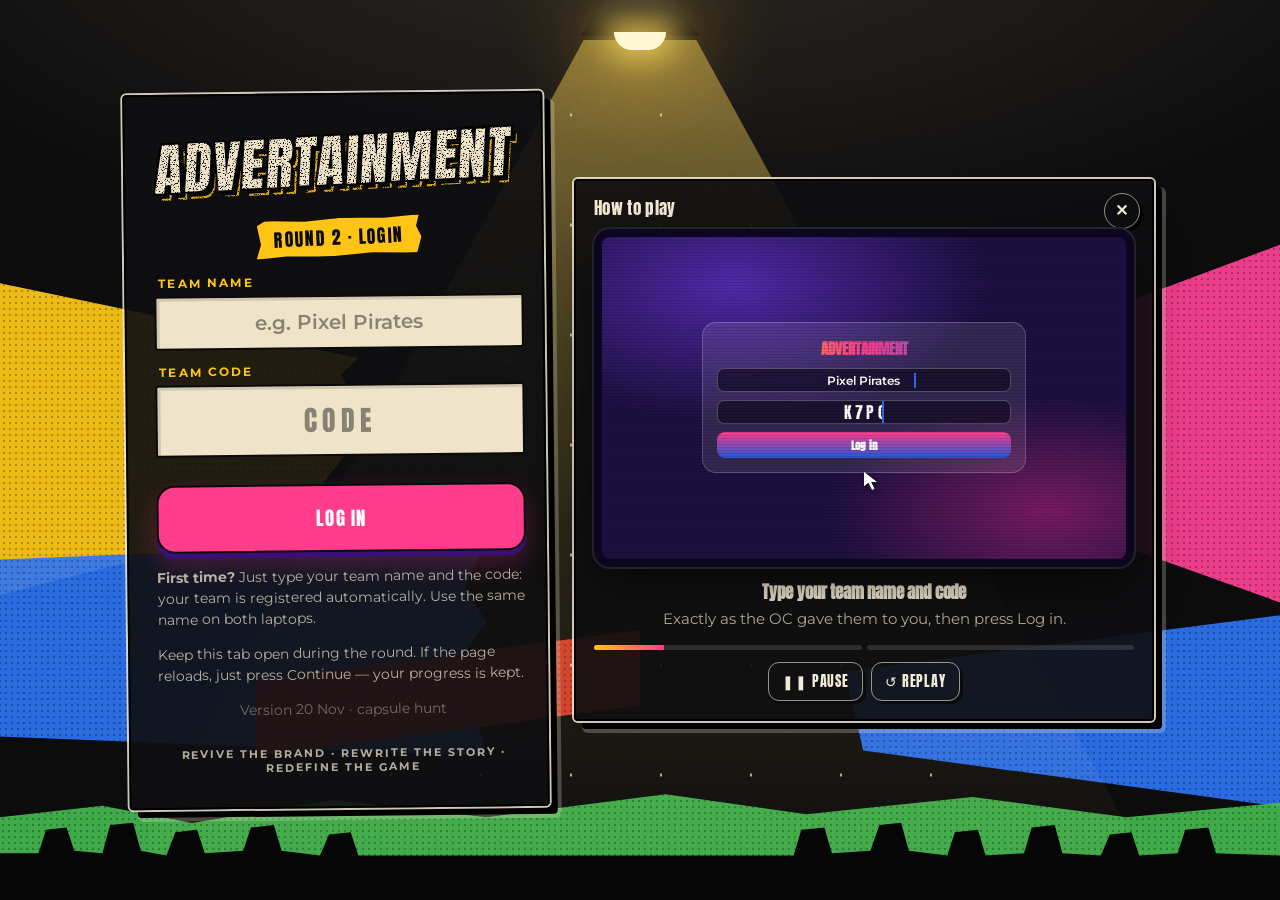
==== commit b4cfc260: "Game v17: final 27 brands, harder locks (fake letters, 12-card persona with 6 clues, two-step vault " ====
--- a/index.html
+++ b/index.html
@@ -1983,7 +1983,7 @@
           <div class="card buzzcard"><h2>🔔 Buzzer <small id="bzst"></small></h2><div class="row" style="gap:8px;flex-wrap:wrap"><button class="pink" id="bzgo" type="button">🔔 Release buzzer</button><button class="ghost sm" id="bzclose" type="button">Close buzzer</button><button class="ghost sm" id="bzclear" type="button">Clear</button></div><ol class="bzlist" id="bzlist"></ol><p class="hint">Every team screen gets a big BUZZ button. The list shows teams in the exact order they pressed, timed by the server, not by each laptop’s clock.</p></div>
           <div class="card"><h2>Timer</h2><div class="timerbox"><span id="tleft">--:--</span><input id="tmin" type="number" min="1" max="180" value="60" aria-label="Minutes"><span class="mut">min</span><button class="sm cy" id="tstart" type="button">Start</button><button class="sm ghost" id="tplus" type="button">+1 min</button><button class="sm ghost" id="tclear" type="button">Clear</button></div></div>
           <div class="card"><h2>Message to every screen</h2><div class="msgbox"><input id="bmsg" maxlength="160" placeholder="Type a message…"><button class="sm cy" id="bsend" type="button">Send</button><button class="sm ghost" id="bclr" type="button">Clear</button></div>
-            <div class="chips"><button class="ghost" type="button" data-q="Ten minutes left. Something is coming.">10 minutes left</button><button class="ghost" type="button" data-q="Final reminder: 5 minutes left!">5 minutes left</button><button class="ghost" type="button" data-q="Check The Brief: your deck needs at least 7 slides.">Deck needs 7 slides</button><button class="ghost" type="button" data-q="Clues A to E in The Faces are about your ideal customer. Work out what each one means. Only one persona fits all 5.">Customer lock hint</button><button class="ghost" type="button" data-q="Time. Step away from your laptops.">Time's up</button></div>
+            <div class="chips"><button class="ghost" type="button" data-q="Ten minutes left. Something is coming.">10 minutes left</button><button class="ghost" type="button" data-q="Final reminder: 5 minutes left!">5 minutes left</button><button class="ghost" type="button" data-q="Check The Brief: your deck needs at least 7 slides.">Deck needs 7 slides</button><button class="ghost" type="button" data-q="Clues A to F in The Faces are about your ideal customer. Work out what each one means. Only one persona fits all 6.">Customer lock hint</button><button class="ghost" type="button" data-q="Time. Step away from your laptops.">Time's up</button></div>
             <p class="hint" id="curmsg" style="margin-top:8px"></p></div>
           <div class="card callcard"><h2>📞 Client calls <small>each team gets its own brand’s call</small></h2>
             <div class="bcalls">
@@ -2020,7 +2020,7 @@
         <div class="card" hidden><h2>Practice mode</h2><p class="hint" style="margin-bottom:12px">Teams who leave the screen only get a warning instead of being logged out. Use it for rehearsals, even on one laptop. Switch it OFF before the real round.</p><button id="bpract2" type="button"></button></div>
         <div class="card"><h2>Reset the round</h2><p class="hint" style="margin-bottom:12px">Clears every step, the timer, messages, logouts and every team's progress. Teams and codes stay. Do this after your rehearsal.</p><button class="ghost" id="breset2" type="button">Reset round (keep teams)</button></div>
         <div class="card"><h2>Remove all teams</h2><p class="hint" style="margin-bottom:12px">Deletes every team and code. Only use this to start completely fresh.</p><button class="red" id="bwipe" type="button">Remove all teams</button></div>
-        <div class="card" style="grid-column:1/-1"><h2>Brand case studies &amp; lock answers <small>OC only</small></h2><p class="hint" style="margin-bottom:10px">15 brand time capsules. Lock 1: unscramble the city. Lock 2: choose the persona. 8 profiles; clues A–E in The Faces are indirect evidence about the ideal customer; only one profile fits all 5. Each wrong pick jams the lock for 2 minutes. Lock 3: the vault opens The Shelves. Every brand has its own 5-digit vault code (in the table). Answers ignore capitals, spaces and punctuation. Press Case study to see exactly what a team sees.</p><div class="tblw"><table class="tbl"><thead><tr><th>#</th><th>Brand × product</th><th>Lock 1 · city</th><th>Lock 2 persona · Lock 3 vault code</th><th>Assigned to</th><th></th></tr></thead><tbody id="akey"></tbody></table></div></div>
+        <div class="card" style="grid-column:1/-1"><h2>Brand case studies &amp; lock answers <small>OC only</small></h2><p class="hint" style="margin-bottom:10px">15 brand time capsules. Lock 1: unscramble the city. Lock 2: choose the persona. 12 profiles; clues A–F in The Faces are indirect evidence about the ideal customer; only one profile fits all 6. Each wrong pick jams the lock for 2 minutes. Lock 3: the vault opens The Shelves. Every brand has its own 5-digit vault code (in the table). Answers ignore capitals, spaces and punctuation. Press Case study to see exactly what a team sees.</p><div class="tblw"><table class="tbl"><thead><tr><th>#</th><th>Brand × product</th><th>Lock 1 · city</th><th>Lock 2 persona · Lock 3 vault code</th><th>Assigned to</th><th></th></tr></thead><tbody id="akey"></tbody></table></div></div>
         <div class="card" style="grid-column:1/-1"><h2>How to run Round 2</h2><ol class="hint" style="padding-left:20px;line-height:1.8;margin:0">
           <li><b>Before:</b> add every registered team in <b>Teams &amp; codes</b>, pick each team’s <b>brand × product</b> (or press Auto-assign), set the team code, and tell teams their exact team name and the code.</li>
           <li><b>Rehearse</b> once with Practice mode ON, then press <b>Reset round</b> and switch Practice mode OFF.</li>
@@ -2061,8 +2061,8 @@
 const CODE_CHARS='ABCDEFGHJKMNPQRSTUVWXYZ23456789';
 const NROOM=ROOM+'-notes';
 const SROOM=ROOM+'-subs',SIDX=ROOM+'-subidx';   // design submissions: full pictures, and a light index for the OC list   // team notes and sketches live here, apart from the game data
-const PAIRS=[{"n": 1, "brand": "Kingfisher Airlines", "product": "Eyewear", "city": "Bengaluru", "alt": ["bangalore", "bengaluru"], "lid": ["Kingfisher Airlines was the glamorous airline of the 2000s: red planes, plush seats and the promise of “the good times”. Launched in 2005 by Vijay Mallya’s UB Group, it flew for just seven years.", "Imagine Kingfisher Airlines relaunched as an eyewear brand."], "fail": [{"paper": "The Business Ledger", "date": "2007", "hd": "Kingfisher buys Air Deccan, India’s first low-cost airline", "body": "The luxury airline takes over a no-frills carrier. Analysts ask how one company can sell both champagne and cheap seats. The losses from Deccan’s routes start piling up."}, {"paper": "Market Times Daily", "date": "2011", "hd": "Kingfisher has never made an annual profit", "body": "High fuel prices, expensive service and a costly fleet. The airline borrows heavily from a group of banks led by SBI to keep flying."}, {"paper": "The Morning Herald", "date": "October 2012", "hd": "Kingfisher grounded; staff unpaid for months", "body": "The aviation regulator suspends Kingfisher’s flying licence. Employees protest after going without salaries for months. The red planes stop flying."}, {"paper": "The Business Ledger", "date": "2016", "hd": "Banks chase about ₹9,000 crore in Kingfisher loans", "body": "Lenders try to recover their money. Vijay Mallya leaves India in March 2016. In 2019 a court declares him a fugitive economic offender."}], "comps": [{"no": 1, "name": "The Faces", "at": "0:00", "items": [{"id": "11", "type": "Instagram story", "src": "A college student, Koramangala", "body": ["Lost my third pair of sunglasses this year.", "Need cheap ones that still look premium. 😎"]}, {"id": "12", "type": "Optician’s register", "src": "A shop on Brigade Road", "body": ["Screen-glasses sold this month: 64.", "“Most buyers are office workers who stare at laptops all day.”"]}, {"id": "13", "type": "WhatsApp message", "src": "A mother to her son", "body": ["“The eye doctor says you need glasses. Pick a frame you will actually wear, not a boring one.”"]}, {"id": "14", "type": "Survey slip", "src": "Collected at a tech park canteen", "body": ["“How often do you buy new frames?”", "Once in 3 years: 52%. Every year: 31%. “Only when they break”: 17%."]}, {"id": "15", "type": "Retired pilot’s note", "src": "Written in a diary", "body": ["“We flew in red uniforms and aviators. People looked at the crew like film stars.”"]}, {"id": "16", "type": "Wedding planner’s list", "src": "Bengaluru, December", "body": ["Sunglasses for 12 groomsmen, matching.", "Budget ₹1,000 each. “Something that looks good in photos.”"]}, {"id": "A", "type": "Shopping cart", "src": "From our customer’s week", "body": ["Removed the most expensive one. Removed the cheapest one. Bought the one in the middle."], "d": 1}, {"id": "B", "type": "Laptop sticker", "src": "From our customer’s week", "body": ["“It works on my machine.”", "A sticky note: “Found 3 more problems before lunch. Sent them back to the coders.”"], "d": 1}, {"id": "C", "type": "Group chat", "src": "From our customer’s week", "body": ["“302 🏠 (3 members)”: “Rent is due Friday. Also, WHO finished the milk?”", "The group photo: three people in graduation gowns, arms around each other."], "d": 1}, {"id": "D", "type": "Auto-reply", "src": "From our customer’s week", "body": ["“I’m offline after 6 pm. I’ll reply first thing tomorrow.”"], "d": 1}, {"id": "E", "type": "Screen-time report", "src": "From our customer’s week", "body": ["No. 1 app: the pink-and-orange camera icon.", "No. 2, far behind: the red play button."], "d": 1}]}, {"no": 2, "name": "The Noise", "at": "0:07", "items": [{"id": "21", "type": "Tweet", "src": "2.1K likes", "body": ["“Kingfisher was the only airline where the flight felt like a party. Miss those red planes.”"]}, {"id": "22", "type": "Reel comment", "src": "Under a 2000s nostalgia video", "body": ["“Fly the good times” 😂 still remember the ad.", "“Bring back the swag, not the debt.”"]}, {"id": "23", "type": "Competitor ad", "src": "A big eyewear chain", "body": ["“Buy 1 Get 1 on all frames!”", "Comments: “Every shop says this.” “Where are the fun designs?”"]}, {"id": "24", "type": "Newspaper clipping", "src": "City supplement", "body": ["Bengaluru’s screen time: young professionals spend about 9 hours a day in front of screens."], "d": 1}, {"id": "25", "type": "Meme", "src": "Shared in a college group", "body": ["Picture of a red plane: “Me leaving the party early.”", "Picture of sunglasses: “Me pretending I am not tired.”"]}, {"id": "26", "type": "Influencer DM", "src": "A fashion creator, 140K followers", "body": ["“If a brand made bold aviators with a story behind them, I would wear them on my page for free.”"], "d": 1}, {"id": "27", "type": "Instagram poll", "src": "A Bengaluru page", "body": ["“Would you wear red aviators?”", "18,000 people voted. 7 out of every 9 said yes."], "d": 1}, {"id": "28", "type": "Creator profile", "src": "Meghna Rao, a Bengaluru fashion creator", "body": ["Followers: 140K.", "Rate: ₹2,500 per post for every 50K followers."], "d": 1}, {"id": "29", "type": "Media quote", "src": "Bengaluru Metro", "body": ["Station billboard: ₹36,000 a week.", "Bus-shelter posters: ₹6,000 each per week, sold only in packs of 3."], "d": 1}, {"id": "30", "type": "Launch budget memo", "src": "The new owners", "body": ["Launch budget: ₹1,26,000.", "Half of it goes to creators.", "A quarter of it goes to posters."], "d": 1}]}, {"no": 3, "name": "The Shelves", "at": "0:14", "items": [{"id": "31", "type": "Price tags", "src": "At an eyewear kiosk in a mall", "body": ["Plain frames ₹999. Blue-light glasses ₹1,499. Branded aviators ₹4,500 and up."]}, {"id": "32", "type": "Shopkeeper’s note", "src": "Commercial Street", "body": ["“Students want style under ₹1,500. Office people want screen glasses. Nobody wants to pay for a big brand name.”"]}, {"id": "33", "type": "Airport kiosk receipt", "src": "Kempegowda airport", "body": ["Sunglasses sold this week: 210. “Travellers buy when they forget theirs at home.”"]}, {"id": "34", "type": "Online review", "src": "On a marketplace", "body": ["★★☆☆☆ “Looked great in the photo. Broke in a month.”"]}, {"id": "35", "type": "Pop-up flyer", "src": "A weekend flea market", "body": ["“Try 50 frames in 5 minutes.” 300 visitors, 90 sales."]}, {"id": "36", "type": "Delivery app screenshot", "src": "Quick-commerce app", "body": ["Sunglasses delivered in 15 minutes. “Selling out every weekend before Nandi Hills trips.”"]}]}], "anag": "ULEBRNUGA", "cust": {"o": ["Arjun Menon, 41. Team lead at a Whitefield tech park.", "Nikhil Rao, 27. Software tester at a Whitefield tech park. Wears contact lenses every day.", "Sana Khan, 29. UX designer at a Whitefield tech park. Shops only at luxury eyewear stores.", "Rohan Shetty, 28. Software tester at a Whitefield tech park."], "r": 3, "ev": []}, "who": {"c": [{"name": "Arjun Menon", "age": 41, "line": "Team lead at a Whitefield tech park."}, {"name": "Nikhil Rao", "age": 27, "line": "Software tester at a Whitefield tech park. Wears contact lenses every day."}, {"name": "Sana Khan", "age": 29, "line": "UX designer at a Whitefield tech park. Shops only at luxury eyewear stores."}, {"name": "Rohan Shetty", "age": 28, "line": "Software tester at a Whitefield tech park."}], "r": 3}, "per": {"name": "Rohan Shetty", "age": 28, "job": "Software tester at a Whitefield tech park", "home": "Shares a flat in Marathahalli with two friends", "money": "Earns about ₹65,000 a month. Spends up to ₹1,500 on a pair of glasses", "day": "9 hours a day on screens. Weekend drives to Nandi Hills and Coorg with friends", "needs": ["Screen glasses he is not embarrassed to wear in meetings", "Sunglasses that look good in photos", "Frames that do not break in a month"], "pains": ["Cheap frames break, branded ones cost ₹4,000 and up", "Every shop sells the same boring designs", "Has lost or broken 3 pairs this year"], "media": "Instagram reels, YouTube reviews, office WhatsApp groups", "shop": "Online sales, mall kiosks on weekends, quick-commerce for last-minute buys", "quote": "I want glasses that look like a choice, not a prescription."}, "vq": ["Dial 1 · Clue #27. How many thousand people said NO?", "Dial 2 · Clue #28. What will ONE post by this creator cost, in thousands of rupees?", "Dial 3 · Clue #29. One week on the station billboard costs the same as how many packs of bus-shelter posters?", "Dial 4 · Clues #28 and #30. How many posts by this creator can the creator budget pay for?", "Dial 5 · Clues #29 and #30. How many bus-shelter posters can the poster budget buy for one week? Only whole packs can be bought."], "vc": "47293", "pq": [{"q": "How old is our customer?", "o": ["35–44", "45 or older", "25–34", "18–24"], "a": 2}, {"q": "What do they do?", "o": ["Runs a delivery business", "Software tester at a tech park", "School principal", "College student"], "a": 1}, {"q": "Who do they live with?", "o": ["Their wife and child", "Nobody: they live alone", "Two friends, in a shared flat", "Their parents"], "a": 2}, {"q": "What will they pay for one pair of glasses?", "o": ["₹2,000–₹4,000", "Over ₹4,000", "₹1,000–₹1,500", "Under ₹500"], "a": 2}, {"q": "What annoys them most about glasses?", "o": ["They look boring and old", "They feel too heavy", "Shops are too far away", "Eye tests take too long"], "a": 0}], "grid": {"names": ["Arjun", "Rohan", "Sana", "Nikhil"], "age": ["35–44", "45 or older", "18–24", "25–34"], "job": ["software tester", "school principal", "college student", "delivery business owner"], "home": ["Lives with their parents", "Lives with their spouse and child", "Lives alone", "Lives with two friends"], "spend": ["Over ₹4,000", "₹2,000–₹4,000", "Under ₹500", "₹1,000–₹1,500"], "clues": ["Nikhil is not aged 25–34.", "The person aged 35–44 is not the school principal.", "The person who lives with their parents is not the software tester.", "The person aged 25–34 spends more than the college student.", "Arjun is older than the person who spends ₹2,000–₹4,000.", "The person aged 35–44 spends more than the software tester.", "Sana does not live with their spouse and child.", "The person who spends ₹2,000–₹4,000 is older than the person who lives with their parents.", "The person aged 45 or older spends more than Sana.", "Sana is older than the person who lives with two friends."], "job0": "software tester", "ans": {"name": 1, "age": 3, "home": 3, "spend": 3}}, "pc": {"cards": [{"name": "Aditya Menon", "lines": ["Counts money at a bank counter.", "Can scroll reels for hours.", "Keeps a strict 9-to-6 and switches off after.", "Always buys the most expensive version.", "Lives with a cousin who moved to the city first."]}, {"name": "Rohan Shetty", "lines": ["Rents a flat with two friends from college.", "Tests apps and hunts for bugs at a tech park.", "Can scroll reels for hours.", "Works fixed office hours and logs off on time.", "Pays a little extra for looks, within reason."]}, {"name": "Sameer Hegde", "lines": ["Rents a flat with two friends from college.", "Starts late, finishes late, no fixed hours.", "Always buys the most expensive version.", "Counts money at a bank counter.", "Can scroll reels for hours."]}, {"name": "Varun Rao", "lines": ["Designs the screens of apps at a tech park.", "Spends most phone time on Facebook groups.", "Always buys the most expensive version.", "Lives alone and likes the quiet.", "Keeps a strict 9-to-6 and switches off after."]}, {"name": "Ira Bhat", "lines": ["Spends most of their phone time on YouTube.", "Shares a rented flat with two old college friends.", "Tests apps and hunts for bugs at a tech park.", "Starts late, finishes late, no fixed hours.", "Picks the mid-priced option: good-looking, but never the costliest."]}, {"name": "Pranav Kamath", "lines": ["Buys whatever costs least.", "Spends most of their phone time on Instagram reels.", "Works from home and sets their own hours.", "Lives with a cousin who moved to the city first.", "Tests apps and hunts for bugs at a tech park."]}, {"name": "Nikhil Shenoy", "lines": ["Starts late, finishes late, no fixed hours.", "Tests apps and hunts for bugs at a tech park.", "Watches long YouTube reviews before buying anything.", "Pays a little extra for looks, within reason.", "Lives in a PG with people they met on moving day."]}, {"name": "Tejas Pai", "lines": ["Works from home and sets their own hours.", "Spends most phone time on Facebook groups.", "Picks the mid-priced option: good-looking, but never the costliest.", "Counts money at a bank counter.", "Rents a bed in a paying-guest house full of strangers-turned-friends."]}, {"name": "Kiran Bhat", "lines": ["Keeps a strict 9-to-6 and switches off after.", "Always buys the most expensive version.", "Shares a rented flat with two old college friends.", "Counts money at a bank counter.", "Spends most of their phone time on YouTube."]}, {"name": "Aarav Shetty", "lines": ["Watches long YouTube reviews before buying anything.", "Always buys the most expensive version.", "Starts late, finishes late, no fixed hours.", "Lives with a cousin who moved to the city first.", "Designs the screens of apps at a tech park."]}], "ans": 1}}, {"n": 2, "brand": "Jet Airways", "product": "Stationery", "city": "Pune", "alt": ["pune", "poona"], "lid": ["Jet Airways was once India’s biggest private airline. Founded in 1993 by Naresh Goyal, it was known for its smiling crew, its yellow-and-blue planes and its reliable service.", "Imagine Jet Airways relaunched as a stationery brand."], "fail": [{"paper": "The Business Ledger", "date": "2007", "hd": "Jet buys Air Sahara for ₹1,450 crore", "body": "Jet grows by buying a rival. Critics say it paid too much and took on a lot of debt."}, {"paper": "Market Times Daily", "date": "2018", "hd": "Jet struggles as low-cost airlines take over", "body": "Cheaper airlines grow fast. Jet cannot cut its costs, and fuel prices rise. Losses pile up quarter after quarter."}, {"paper": "The Morning Herald", "date": "17 April 2019", "hd": "Jet Airways stops flying", "body": "After months of unpaid salaries and grounded planes, the airline suspends all flights. Thousands of employees lose their jobs."}, {"paper": "The Business Ledger", "date": "November 2024", "hd": "Supreme Court orders Jet Airways to be liquidated", "body": "A plan to revive the airline fails. The court orders its assets to be sold. The founder had been arrested in 2023 in a money-laundering case."}], "comps": [{"no": 1, "name": "The Faces", "at": "0:00", "items": [{"id": "11", "type": "Student’s bag", "src": "A Class 11 student, Kothrud", "body": ["5 notebooks, 3 gel pens, 2 highlighters, 1 planner she never uses.", "“I buy stationery when I am stressed.”"]}, {"id": "12", "type": "Parent’s receipt", "src": "School supply store", "body": ["Back-to-school list: ₹2,850.", "“The children only want the pretty notebooks.”"], "d": 1}, {"id": "13", "type": "Instagram post", "src": "A study-with-me creator", "body": ["“My exam setup” with neat pens and a planner: 38K likes.", "Comments: “Where are those pens from?”"], "d": 1}, {"id": "14", "type": "Office memo", "src": "An IT company in Hinjewadi", "body": ["“Please stop taking notebooks from the store room.”", "(Someone wrote underneath: “Then buy better ones.”)"]}, {"id": "15", "type": "Retired air hostess", "src": "Letter to a newspaper", "body": ["“Our flight kits had the neatest pens and notepads. Passengers took them home as souvenirs.”"]}, {"id": "16", "type": "Coaching class notice", "src": "FC Road", "body": ["“Bring one notebook per subject. Colour-coded is better.” 1,200 students enrolled."], "d": 1}, {"id": "A", "type": "Food app", "src": "From our customer’s week", "body": ["Every order this week was delivered long after midnight."], "d": 1}, {"id": "B", "type": "Timetable", "src": "From our customer’s week", "body": ["On the wall: “BOARDS countdown. Revise Accounts, then Economics.”", "School ID: Commerce stream."], "d": 1}, {"id": "C", "type": "Browser history", "src": "From our customer’s week", "body": ["“full review”, “part 2”, “watch till the end”, “unboxing”.", "Most-used app: the red play button."], "d": 1}, {"id": "D", "type": "Sticky note", "src": "From our customer’s week", "body": ["On the fridge: “Beta, Papa and I are at Nani’s till Sunday. Dinner is in the microwave. The house is all yours!”"], "d": 1}, {"id": "E", "type": "Shopping cart", "src": "From our customer’s week", "body": ["Removed the most expensive one. Removed the cheapest one. Bought the one in the middle."], "d": 1}]}, {"no": 2, "name": "The Noise", "at": "0:07", "items": [{"id": "21", "type": "YouTube comment", "src": "Under an old Jet Airways ad", "body": ["“The Joy of Flying.” That jingle still gives me goosebumps."]}, {"id": "22", "type": "Competitor post", "src": "A big stationery brand", "body": ["“New range of notebooks!” (900 likes).", "Comments: “Same old designs.” “Make something aesthetic for once.”"]}, {"id": "23", "type": "Reddit thread", "src": "r/pune", "body": ["“Best place for good-quality stationery?” 240 replies. Most say: “Overpriced, or bad quality. Nothing in between.”"]}, {"id": "24", "type": "Newspaper clipping", "src": "Education page", "body": ["Pune has over 7 lakh students in colleges and schools. Exam season runs from February to April."]}, {"id": "25", "type": "Meme", "src": "A college page", "body": ["A plane taking off: “Me opening a new notebook on day 1.”", "The plane crashing: “Me on day 5.”"]}, {"id": "26", "type": "Office survey", "src": "HR team", "body": ["63% of employees still take handwritten notes in meetings."]}, {"id": "27", "type": "Instagram poll", "src": "A Pune page", "body": ["“Do you buy new stationery before every exam?”", "18,000 people voted. 7 out of every 9 said yes."], "d": 1}, {"id": "28", "type": "Creator profile", "src": "Study with Sanya, a Pune study creator", "body": ["Followers: 140K.", "Rate: ₹2,500 per post for every 50K followers."], "d": 1}, {"id": "29", "type": "Media quote", "src": "Pune Metro", "body": ["Station billboard: ₹36,000 a week.", "Bus-shelter posters: ₹6,000 each per week, sold only in packs of 3."], "d": 1}, {"id": "30", "type": "Launch budget memo", "src": "The new owners", "body": ["Launch budget: ₹1,26,000.", "Half of it goes to creators.", "A quarter of it goes to posters."], "d": 1}]}, {"no": 3, "name": "The Shelves", "at": "0:14", "items": [{"id": "31", "type": "Price board", "src": "A stationery shop near FC College", "body": ["Notebook ₹60. “Aesthetic” notebook ₹180. Planner ₹450. Gel pen pack ₹120."]}, {"id": "32", "type": "Shopkeeper’s note", "src": "Laxmi Road", "body": ["“Two seasons matter: June, when school starts, and January, before exams.”"]}, {"id": "33", "type": "Book fair stall", "src": "Weekend fair", "body": ["“Stationery corner sold more than the books.” 1,100 items in 2 days."]}, {"id": "34", "type": "Corporate order", "src": "An HR manager’s email", "body": ["“Need 400 welcome kits for new joiners: notebook, pen, sticky notes. Budget ₹350 each.”"]}, {"id": "35", "type": "Quick-commerce screenshot", "src": "Delivery app", "body": ["“Exam essentials” delivered in 10 minutes. Highlighters sold out at night."]}, {"id": "36", "type": "Mall kiosk report", "src": "Phoenix mall", "body": ["Gift sets sell best before Raksha Bandhan and Diwali."]}]}], "anag": "UNPE", "cust": {"o": ["Ishita Kulkarni, 17. Class 12 student in Kothrud.", "Omkar Pawar, 17. Class 12 student in Kothrud. Studies at home with online classes only.", "Sanya Deshmukh, 16. Class 11 student in Aundh. Types all her notes on a tablet.", "Riddhi Shah, 19. First-year college student in Kothrud."], "r": 0, "ev": []}, "who": {"c": [{"name": "Ishita Kulkarni", "age": 17, "line": "Class 12 student in Kothrud."}, {"name": "Omkar Pawar", "age": 17, "line": "Class 12 student in Kothrud. Studies at home with online classes only."}, {"name": "Sanya Deshmukh", "age": 16, "line": "Class 11 student in Aundh. Types all her notes on a tablet."}, {"name": "Riddhi Shah", "age": 19, "line": "First-year college student in Kothrud."}], "r": 0}, "per": {"name": "Ishita Kulkarni", "age": 17, "job": "Class 12 Commerce student", "home": "Lives with her parents in Kothrud", "money": "Gets about ₹1,500 a month as pocket money. Spends ₹50–₹300 on one item", "day": "School in the morning, coaching on FC Road from 4 to 8 pm, then revision till late", "needs": ["Notebooks and pens that make studying less boring", "Colour-coding for revision", "Something to show off in study-with-me photos"], "pains": ["Pretty stationery is expensive", "Plain notebooks are dull", "Buys planners she never uses"], "media": "Study-with-me reels, YouTube, classmates", "shop": "The shop near her coaching class, the school supply store with her parents, online for aesthetic items", "quote": "If my notebook looks good, I actually open it."}, "vq": ["Dial 1 · Clue #27. How many thousand people said NO?", "Dial 2 · Clue #28. What will ONE post by this creator cost, in thousands of rupees?", "Dial 3 · Clue #29. One week on the station billboard costs the same as how many packs of bus-shelter posters?", "Dial 4 · Clues #28 and #30. How many posts by this creator can the creator budget pay for?", "Dial 5 · Clues #29 and #30. How many bus-shelter posters can the poster budget buy for one week? Only whole packs can be bought."], "vc": "47293", "pq": [{"q": "How old is our customer?", "o": ["25–34", "18–24", "Under 18", "35 or older"], "a": 2}, {"q": "What do they do?", "o": ["Class 12 student", "College student", "Teacher", "Office worker"], "a": 0}, {"q": "Who do they live with?", "o": ["Friends, in a hostel", "Nobody: they live alone", "Friends, in a PG", "Their parents"], "a": 3}, {"q": "What will they spend on one stationery item?", "o": ["₹300–₹800", "₹50–₹300", "Over ₹800", "Under ₹50"], "a": 1}, {"q": "What annoys them most?", "o": ["Notebooks are too heavy", "Pens run out too fast", "Pretty stationery costs too much", "Shops close too early"], "a": 2}], "grid": {"names": ["Ishita", "Omkar", "Sanya", "Riddhi"], "age": ["35 or older", "18–24", "Under 18", "25–34"], "job": ["college student", "office worker", "Class 12 student", "teacher"], "home": ["Lives in a PG", "Lives in a hostel", "Lives with their parents", "Lives alone"], "spend": ["Under ₹50", "₹300–₹800", "Over ₹800", "₹50–₹300"], "clues": ["The person aged 25–34 spends more than Riddhi.", "Sanya is older than the person who lives with their parents.", "Omkar spends more than Riddhi.", "Ishita spends more than the college student.", "Riddhi spends more than Ishita.", "Riddhi either spends ₹300–₹800 or is the office worker, but not both.", "Omkar is older than Ishita.", "The office worker is older than the Class 12 student.", "The person who lives alone is older than the college student.", "Omkar either lives in a PG or spends under ₹50, but not both."], "job0": "Class 12 student", "ans": {"name": 0, "age": 2, "home": 2, "spend": 3}}, "pc": {"cards": [{"name": "Aarav Kulkarni", "lines": ["Always picks the cheapest option that works.", "Is in Class 11.", "Is up before sunrise most days.", "Has a small flat all to themselves.", "Can scroll reels for hours."]}, {"name": "Gauri Bapat", "lines": ["Always buys the most expensive version.", "Spends most of their phone time on YouTube.", "Lives in a big joint family with grandparents, uncles and aunts.", "Is in the first year of college.", "Is wide awake at 2 am."]}, {"name": "Ishita Kulkarni", "lines": ["Does their best thinking after midnight.", "Picks the mid-priced option: good-looking, but never the costliest.", "Lives at home with their parents.", "Spends most of their phone time on YouTube.", "Is in Class 12, with board exams this year."]}, {"name": "Tanvi Apte", "lines": ["Has a small flat all to themselves.", "Is in Class 12, with board exams this year.", "Starts the day before 6 am.", "Watches long YouTube reviews before buying anything.", "Buys whatever costs least."]}, {"name": "Sneha Joshi", "lines": ["Teaches maths at a coaching class.", "Is wide awake at 2 am.", "Never misses the evening TV serial.", "Lives with their partner. No kids yet.", "Only buys top-of-the-range."]}, {"name": "Rutuja Pawar", "lines": ["Watches TV with the family every night.", "Teaches maths at a coaching class.", "Starts the day before 6 am.", "Shares a house with three generations of family.", "Buys whatever costs least."]}, {"name": "Purva Sathe", "lines": ["Lives on Snapchat.", "Starts the day before 6 am.", "Pays a little extra for looks, within reason.", "Is in Class 12, with board exams this year.", "Lives at home with their parents."]}, {"name": "Anushka Deshpande", "lines": ["Spends most of their phone time on YouTube.", "Has a small flat all to themselves.", "Is in Class 12, with board exams this year.", "Pays a little extra for looks, within reason.", "Starts the day before 6 am."]}, {"name": "Mitali Gokhale", "lines": ["Is in Class 11.", "Only buys top-of-the-range.", "Watches TV with the family every night.", "Is up before sunrise most days.", "Lives at home with their parents."]}, {"name": "Ira Joshi", "lines": ["Is in Class 11.", "Still lives in the family home with mum and dad.", "Is wide awake at 2 am.", "Picks the mid-priced option: good-looking, but never the costliest.", "Watches TV with the family every night."]}], "ans": 2}}, {"n": 3, "brand": "Air Sahara", "product": "Home decor", "city": "Lucknow", "alt": ["lucknow"], "lid": ["Air Sahara began in 1993 as Sahara Airlines, part of the Sahara India group. It was a full-service airline with a big brand and a loyal following in north India.", "Imagine Air Sahara relaunched as a home decor brand."], "fail": [{"paper": "The Business Ledger", "date": "2000", "hd": "Sahara Airlines renamed Air Sahara", "body": "The airline gets a new name and a bigger plan. It fights for passengers on busy routes against larger rivals."}, {"paper": "Market Times Daily", "date": "2006", "hd": "Jet’s ₹2,225 crore deal for Air Sahara collapses", "body": "The first deal to sell the airline falls apart after disagreements. Air Sahara keeps losing money while the matter drags on."}, {"paper": "The Morning Herald", "date": "April 2007", "hd": "Air Sahara sold to Jet for ₹1,450 crore", "body": "The airline is finally sold, for much less. Jet renames it JetLite. The Air Sahara name disappears from the skies."}, {"paper": "The Business Ledger", "date": "2007", "hd": "Too small to fight, too costly to run", "body": "Experts say Air Sahara was caught between low-cost airlines and full-service giants, with no clear reason for flyers to choose it."}], "comps": [{"no": 1, "name": "The Faces", "at": "0:00", "items": [{"id": "11", "type": "Furniture showroom log", "src": "A Hazratganj sofa store", "body": ["Walk-ins this week: 212. Sofas sold: 9.", "“People look around and leave with one cushion.”"]}, {"id": "12", "type": "Pinterest board", "src": "“Lucknow home”", "body": ["142 saved pins: chikankari cushions, brass lamps, jharokha mirrors."]}, {"id": "13", "type": "Diwali guest list", "src": "A family WhatsApp group", "body": ["“12 people for Diwali lunch at our place this year!”", "Reply from a cousin: “In that small flat? 😅”"]}, {"id": "14", "type": "Rental listing", "src": "A property website", "body": ["2BHK, Gomti Nagar, ₹18,000 a month.", "“Semi-furnished. Freshly painted. Tenant must return the flat exactly as it is.”"]}, {"id": "15", "type": "Retired steward’s letter", "src": "To his grandson", "body": ["“Air Sahara cabins were warm, with soft colours. Passengers said it felt like home.”"]}, {"id": "16", "type": "Survey slip", "src": "A furniture expo", "body": ["“What do you change first when you redecorate?” Lights 38%. Cushions 27%. Wall art 21%."], "d": 1}, {"id": "A", "type": "Calendar reminder", "src": "From our customer’s week", "body": ["“Our anniversary! Table for two. No babysitter needed. The in-laws live in another city. It’s just us at home.”"], "d": 1}, {"id": "B", "type": "Shopping cart", "src": "From our customer’s week", "body": ["Removed the most expensive one. Removed the cheapest one. Bought the one in the middle."], "d": 1}, {"id": "C", "type": "Lanyard", "src": "From our customer’s week", "body": ["Staff ID with a piggy-bank logo.", "Desk sign: “Loans: home, car, education.”"], "d": 1}, {"id": "D", "type": "Auto-reply", "src": "From our customer’s week", "body": ["“I’m offline after 6 pm. I’ll reply first thing tomorrow.”"], "d": 1}, {"id": "E", "type": "Screen-time report", "src": "From our customer’s week", "body": ["No. 1 app: the pink-and-orange camera icon.", "No. 2, far behind: the red play button."], "d": 1}]}, {"no": 2, "name": "The Noise", "at": "0:07", "items": [{"id": "21", "type": "Instagram reel", "src": "A home-decor creator, 90K followers", "body": ["“₹2,000 room makeover” reel: 1.3M views.", "Comments: “Where do I buy this in Lucknow?”"], "d": 1}, {"id": "22", "type": "Competitor ad", "src": "A big furniture chain", "body": ["“Mega sale on sofas!”", "Comments: “I don’t need a sofa, I need small things that make it pretty.”"]}, {"id": "23", "type": "Old ad poster", "src": "Found in a travel agency", "body": ["“Emotionally yours” (Air Sahara’s old line) printed under a blue-and-gold plane."]}, {"id": "24", "type": "Newspaper clipping", "src": "City page", "body": ["Lucknow’s new apartment towers: 40,000 homes added in 5 years."], "d": 1}, {"id": "25", "type": "WhatsApp forward", "src": "Family group", "body": ["“Hand-made, made in Lucknow” beats “imported” every time. Share if you agree! 🙏"]}, {"id": "26", "type": "Meme", "src": "A local page", "body": ["Guest arriving: “Wow, nice home!”", "Us: hiding the clutter in one room."]}, {"id": "27", "type": "Instagram poll", "src": "A Lucknow page", "body": ["“Would you buy chikankari cushions?”", "18,000 people voted. 7 out of every 9 said yes."], "d": 1}, {"id": "28", "type": "Creator profile", "src": "Homes by Zara, a Lucknow home-decor creator", "body": ["Followers: 140K.", "Rate: ₹2,500 per post for every 50K followers."], "d": 1}, {"id": "29", "type": "Media quote", "src": "Lucknow Metro", "body": ["Station billboard: ₹36,000 a week.", "Bus-shelter posters: ₹6,000 each per week, sold only in packs of 3."], "d": 1}, {"id": "30", "type": "Launch budget memo", "src": "The new owners", "body": ["Launch budget: ₹1,26,000.", "Half of it goes to creators.", "A quarter of it goes to posters."], "d": 1}]}, {"no": 3, "name": "The Shelves", "at": "0:14", "items": [{"id": "31", "type": "Price tags", "src": "Aminabad market", "body": ["Cushion cover ₹250. Brass lamp ₹1,200. Mirror ₹1,800. “Bargain allowed.”"]}, {"id": "32", "type": "Shopkeeper’s note", "src": "Hazratganj", "body": ["“Festive season is 60% of my year. Rest of the year, only weddings.”"]}, {"id": "33", "type": "Craft fair report", "src": "Weekend craft fair", "body": ["Chikankari cushions sold out by noon. 70% of buyers were women aged 25–40."]}, {"id": "34", "type": "Online order", "src": "A marketplace", "body": ["“Delivered broken.” Return requested. (Glass decor ships badly.)"]}, {"id": "35", "type": "Mall store memo", "src": "A home store", "body": ["“Gift sets under ₹999 are our best sellers at Diwali.”"]}, {"id": "36", "type": "Interior designer’s quote", "src": "Card in a café", "body": ["“Most clients want a complete look for one room, not random pieces.”"]}]}], "anag": "KLCOUNW", "cust": {"o": ["Shalini Mishra, 30. Teacher in Indira Nagar. Married last winter. Just ordered a ₹40,000 sofa.", "Pooja Verma, 31. Owns her flat in Gomti Nagar. Just fitted new built-in shelves.", "Aisha Rizvi, 29. Bank officer in Hazratganj. Married last winter.", "Nida Hasan, 28. Bank officer in Hazratganj. Lives in a PG with 3 roommates."], "r": 2, "ev": []}, "who": {"c": [{"name": "Shalini Mishra", "age": 30, "line": "Teacher in Indira Nagar. Married last winter. Just ordered a ₹40,000 sofa."}, {"name": "Pooja Verma", "age": 31, "line": "Owns her flat in Gomti Nagar. Just fitted new built-in shelves."}, {"name": "Aisha Rizvi", "age": 29, "line": "Bank officer in Hazratganj. Married last winter."}, {"name": "Nida Hasan", "age": 28, "line": "Bank officer in Hazratganj. Lives in a PG with 3 roommates."}], "r": 2}, "per": {"name": "Aisha Rizvi", "age": 29, "job": "Bank officer in Hazratganj", "home": "Rents a 2BHK in Gomti Nagar with her husband", "money": "The couple earns about ₹1.1 lakh a month. She spends up to ₹2,000 to refresh one room", "day": "Office 10 to 5, evenings scrolling decor reels, weekends at Aminabad market", "needs": ["Make a rented flat look royal and homely", "Decor that needs no drilling", "Get ready for Diwali guests and her in-laws"], "pains": ["Big chains sell sofas, not small pretty things", "Glass decor breaks in delivery", "Can’t change the walls of a rented flat"], "media": "Instagram reels, Pinterest, family WhatsApp groups", "shop": "Aminabad on weekends, online for small pieces, gift sets at Diwali", "quote": "I want guests to say wow, without us breaking the walls or the bank."}, "vq": ["Dial 1 · Clue #27. How many thousand people said NO?", "Dial 2 · Clue #28. What will ONE post by this creator cost, in thousands of rupees?", "Dial 3 · Clue #29. One week on the station billboard costs the same as how many packs of bus-shelter posters?", "Dial 4 · Clues #28 and #30. How many posts by this creator can the creator budget pay for?", "Dial 5 · Clues #29 and #30. How many bus-shelter posters can the poster budget buy for one week? Only whole packs can be bought."], "vc": "47293", "pq": [{"q": "How old is our customer?", "o": ["25–34", "35–44", "45 or older", "18–24"], "a": 0}, {"q": "What do they do?", "o": ["Works at a bank", "Homemaker", "Runs a furniture shop", "College student"], "a": 0}, {"q": "Where do they live?", "o": ["A rented room, alone", "Her own house, with her in-laws", "A rented flat, with her husband", "A girls’ hostel"], "a": 2}, {"q": "What will they spend to make over one room?", "o": ["Over ₹40,000", "₹10,000–₹20,000", "Up to ₹2,000", "Up to ₹500"], "a": 2}, {"q": "What stops them decorating the way they want?", "o": ["She can’t drill or change the walls", "She can’t find decor online", "Her house is too big", "She has no time to shop"], "a": 0}], "grid": {"names": ["Nida", "Pooja", "Shalini", "Aisha"], "age": ["25–34", "45 or older", "18–24", "35–44"], "job": ["furniture shop owner", "homemaker", "college student", "bank officer"], "home": ["Lives in their own house with their in-laws", "Lives in a rented flat with their spouse", "Lives in a girls’ hostel", "Lives alone in a rented room"], "spend": ["Over ₹40,000", "₹10,000–₹20,000", "Up to ₹500", "Up to ₹2,000"], "clues": ["The person aged 35–44 spends more than Aisha.", "Aisha either is the bank officer or is aged 35–44, but not both.", "The furniture shop owner does not live in a girls’ hostel.", "Shalini either lives alone in a rented room or spends ₹10,000–₹20,000, but not both.", "Pooja is older than the person who spends up to ₹2,000.", "The person who lives in a rented flat with their spouse spends more than Nida.", "The bank officer is older than the person who spends up to ₹500.", "Pooja either is the homemaker or lives alone in a rented room, but not both.", "Shalini is older than the person who spends ₹10,000–₹20,000.", "The homemaker lives in their own house with their in-laws."], "job0": "bank officer", "ans": {"name": 3, "age": 0, "home": 1, "spend": 3}}, "pc": {"cards": [{"name": "Megha Tandon", "lines": ["Keeps a strict 9-to-6 and switches off after.", "Lives alone and likes the quiet.", "Always buys the most expensive version.", "Sells insurance door to door.", "Watches long YouTube reviews before buying anything."]}, {"name": "Pooja Verma", "lines": ["Works from home and sets their own hours.", "Always buys the most expensive version.", "Married, and it is just the two of them at home.", "Approves home loans at a bank.", "Keeps 40 Snapchat streaks alive every day."]}, {"name": "Aisha Rizvi", "lines": ["Picks the mid-priced option: good-looking, but never the costliest.", "Keeps a strict 9-to-6 and switches off after.", "Lives with their partner. No kids yet.", "Approves home loans at a bank.", "Can scroll reels for hours."]}, {"name": "Sana Qureshi", "lines": ["Reads everything on Facebook.", "Works flexible hours, often late into the night.", "Picks the mid-priced option: good-looking, but never the costliest.", "Is a cashier at a bank counter.", "Has two children in school and a partner at home."]}, {"name": "Zoya Naqvi", "lines": ["Works flexible hours, often late into the night.", "Owns a furniture showroom.", "Always buys the most expensive version.", "Watches long YouTube reviews before buying anything.", "Lives with their partner. No kids yet."]}, {"name": "Aarav Rizvi", "lines": ["Watches long YouTube reviews before buying anything.", "Has two children in school and a partner at home.", "Works rotating shifts: days one week, nights the next.", "Approves home loans at a bank.", "Buys whatever costs least."]}, {"name": "Ira Qureshi", "lines": ["Always buys the most expensive version.", "Lives with their partner and their partner’s parents.", "Works fixed office hours and logs off on time.", "Spends most of their phone time on Instagram reels.", "Sells insurance door to door."]}, {"name": "Ritika Saxena", "lines": ["Always picks the cheapest option that works.", "Works flexible hours, often late into the night.", "Approves home loans at a bank.", "Lives with their partner and two school-going children.", "Spends most of their phone time on Instagram reels."]}, {"name": "Nida Hasan", "lines": ["Owns a furniture showroom.", "Lives with their partner and two school-going children.", "Pays a little extra for looks, within reason.", "Can scroll reels for hours.", "Works fixed office hours and logs off on time."]}, {"name": "Shalini Mishra", "lines": ["Owns a furniture showroom.", "Works rotating shifts: days one week, nights the next.", "Picks the mid-priced option: good-looking, but never the costliest.", "Watches long YouTube reviews before buying anything.", "Married, and it is just the two of them at home."]}], "ans": 2}}, {"n": 4, "brand": "Housejoy", "product": "Sportswear", "city": "Hyderabad", "alt": ["hyderabad"], "lid": ["Housejoy was a Bengaluru start-up that sent plumbers, cleaners, beauticians and electricians to your door at the tap of an app. In 2015 it raised money from Amazon and others and grew fast.", "Imagine Housejoy relaunched as a sportswear brand."], "fail": [{"paper": "The Startup Wire", "date": "December 2015", "hd": "Amazon backs Housejoy with $22.5 million", "body": "The home-services app raises big money and expands to many cities, offering everything from cleaning to salon services."}, {"paper": "The Startup Wire", "date": "2016", "hd": "Housejoy pulls out of seven cities and halves its staff", "body": "Too many services, too many cities, too little money. The company shrinks back to five big cities."}, {"paper": "Market Times Daily", "date": "May 2017", "hd": "Housejoy founders exit after board decision", "body": "The co-founders leave. A new CEO tries to fix the business as rivals like UrbanClap grow faster."}, {"paper": "The Startup Wire", "date": "May 2018", "hd": "Housejoy lays off 40 more employees", "body": "Facing a funding crunch, the company shuts low-margin services and tries a new model."}], "comps": [{"no": 1, "name": "The Faces", "at": "0:00", "items": [{"id": "11", "type": "Gym WhatsApp group", "src": "A Gachibowli gym", "body": ["“New year, new me!” 34 new members joined in January.", "By March, 11 are still coming."], "d": 1}, {"id": "12", "type": "Office worker’s diary", "src": "HITEC City", "body": ["6 am badminton, 9 am office, 7 pm walk.", "“I need clothes that work for all three.”"]}, {"id": "13", "type": "Mother’s note", "src": "To her daughter", "body": ["“Your school sports day is on 14th. Your old track pants are too short now!”"]}, {"id": "14", "type": "Survey slip", "src": "A 10K run expo", "body": ["“Why don’t you work out more?” Time 46%. Motivation 31%. “Nothing comfortable to wear” 12%."], "d": 1}, {"id": "15", "type": "Old Housejoy app review", "src": "On an app store", "body": ["★★★★☆ “The cleaner came on time and fixed everything. Felt like help was always one tap away.”"]}, {"id": "16", "type": "Cricket academy notice", "src": "Secunderabad", "body": ["“Under-14 trials next month. Proper kit compulsory.” 300 children registered."]}, {"id": "A", "type": "Calendar reminder", "src": "From our customer’s week", "body": ["“Our anniversary! Table for two. No babysitter needed. The in-laws live in another city. It’s just us at home.”"], "d": 1}, {"id": "B", "type": "Screen-time report", "src": "From our customer’s week", "body": ["No. 1 app: the pink-and-orange camera icon.", "No. 2, far behind: the red play button."], "d": 1}, {"id": "C", "type": "Whiteboard photo", "src": "From our customer’s week", "body": ["“Roadmap for next quarter. Talk to users first. Then decide what we build.”"], "d": 1}, {"id": "D", "type": "Gym card", "src": "From our customer’s week", "body": ["Every check-in this month is stamped while it is still dark outside."], "d": 1}, {"id": "E", "type": "Shopping cart", "src": "From our customer’s week", "body": ["Removed the most expensive one. Removed the cheapest one. Bought the one in the middle."], "d": 1}]}, {"no": 2, "name": "The Noise", "at": "0:07", "items": [{"id": "21", "type": "Instagram post", "src": "A fitness creator, 210K followers", "body": ["“Hyderabad heat + workout = 😵”", "Comments: “Which T-shirts don’t stick in this weather?”"], "d": 1}, {"id": "22", "type": "Competitor ad", "src": "A global sportswear brand", "body": ["“Just push harder.”", "Comments: “Too expensive.” “Make something for normal people, not athletes.”"]}, {"id": "23", "type": "Reddit thread", "src": "r/hyderabad", "body": ["“Best affordable activewear?” 180 replies. Top answer: “Buy cheap, it tears. Buy branded, it costs ₹3,000.”"]}, {"id": "24", "type": "Newspaper clipping", "src": "City page", "body": ["Hyderabad marathon entries cross 25,000, a record."], "d": 1}, {"id": "25", "type": "Meme", "src": "An office page", "body": ["“Me buying gym clothes” vs “Me wearing them to the sofa.”"]}, {"id": "26", "type": "Neighbour’s WhatsApp", "src": "A gated society", "body": ["“Morning yoga in the clubhouse from Monday. Wear something comfortable!” 48 👍"]}, {"id": "27", "type": "Instagram poll", "src": "A Hyderabad page", "body": ["“Do you work out in proper gym wear?”", "18,000 people voted. 7 out of every 9 said yes."], "d": 1}, {"id": "28", "type": "Creator profile", "src": "Fit with Arjun, a Hyderabad fitness creator", "body": ["Followers: 140K.", "Rate: ₹2,500 per post for every 50K followers."], "d": 1}, {"id": "29", "type": "Media quote", "src": "Hyderabad Metro", "body": ["Station billboard: ₹36,000 a week.", "Bus-shelter posters: ₹6,000 each per week, sold only in packs of 3."], "d": 1}, {"id": "30", "type": "Launch budget memo", "src": "The new owners", "body": ["Launch budget: ₹1,26,000.", "Half of it goes to creators.", "A quarter of it goes to posters."], "d": 1}]}, {"no": 3, "name": "The Shelves", "at": "0:14", "items": [{"id": "31", "type": "Price tags", "src": "A sports store, Ameerpet", "body": ["T-shirt ₹499. Branded T-shirt ₹1,799. Track pants ₹899. “Combo: 2 for ₹999.”"]}, {"id": "32", "type": "Shopkeeper’s note", "src": "Sports goods shop", "body": ["“Schools order in bulk every June. Corporate teams order before tournaments.”"]}, {"id": "33", "type": "Marathon expo stall", "src": "Running event", "body": ["“Sold 600 T-shirts in one day. Runners want light and quick-dry.”"]}, {"id": "34", "type": "Online review", "src": "A marketplace", "body": ["★★★★★ “Fits well, doesn’t fade.” ★☆☆☆☆ “Size chart was a lie.”"]}, {"id": "35", "type": "Gym counter note", "src": "A chain gym", "body": ["“Members ask where to buy gym wear. We have no shop.”"]}, {"id": "36", "type": "Quick-commerce screenshot", "src": "Delivery app", "body": ["Socks and sports bottles sold out every Sunday morning."]}]}], "anag": "EHDDARABY", "cust": {"o": ["Karthik Reddy, 32. Product manager in HITEC City.", "Vikram Goud, 24. State-level cricketer. His sponsor gives him free kit.", "Sushma Rao, 31. Works from home in Secunderabad. Plays badminton at 6 am.", "Rahul Varma, 33. Product manager in HITEC City. Only exercises on weekends."], "r": 0, "ev": []}, "who": {"c": [{"name": "Karthik Reddy", "age": 32, "line": "Product manager in HITEC City."}, {"name": "Vikram Goud", "age": 24, "line": "State-level cricketer. His sponsor gives him free kit."}, {"name": "Sushma Rao", "age": 31, "line": "Works from home in Secunderabad. Plays badminton at 6 am."}, {"name": "Rahul Varma", "age": 33, "line": "Product manager in HITEC City. Only exercises on weekends."}], "r": 0}, "per": {"name": "Karthik Reddy", "age": 32, "job": "Product manager at a HITEC City company", "home": "Lives in Gachibowli with his wife", "money": "Earns about ₹1.4 lakh a month. Spends ₹500–₹1,000 on one piece of sportswear", "day": "Badminton at 6 am, office 9 to 7, a walk in the evening", "needs": ["Clothes that go from the court to the office to an evening walk", "Quick-dry T-shirts for Hyderabad heat", "Good quality without athlete prices"], "pains": ["Cheap T-shirts tear, branded ones cost ₹3,000", "T-shirts stick to him in the heat", "Changes clothes in the office washroom"], "media": "Fitness creators on Instagram, Reddit, office sports groups", "shop": "Online sales, sports shops in Ameerpet, quick-commerce for socks and bottles", "quote": "I don’t want to look like an athlete. I just don’t want to smell like one at 10 am."}, "vq": ["Dial 1 · Clue #27. How many thousand people said NO?", "Dial 2 · Clue #28. What will ONE post by this creator cost, in thousands of rupees?", "Dial 3 · Clue #29. One week on the station billboard costs the same as how many packs of bus-shelter posters?", "Dial 4 · Clues #28 and #30. How many posts by this creator can the creator budget pay for?", "Dial 5 · Clues #29 and #30. How many bus-shelter posters can the poster budget buy for one week? Only whole packs can be bought."], "vc": "47293", "pq": [{"q": "How old is our customer?", "o": ["35–44", "45 or older", "18–24", "25–34"], "a": 3}, {"q": "What do they do?", "o": ["College student", "Product manager at a tech company", "Professional cricketer", "Retired teacher"], "a": 1}, {"q": "Who do they live with?", "o": ["His wife", "His parents", "Friends, in a hostel", "Nobody: he lives alone"], "a": 0}, {"q": "What will they pay for one piece of sportswear?", "o": ["Under ₹300", "₹500–₹1,000", "₹2,000–₹3,000", "Over ₹3,000"], "a": 1}, {"q": "What annoys them most?", "o": ["Clothes stay sweaty in the heat", "Colours fade fast", "Nothing fits him", "Kit is hard to find"], "a": 0}], "grid": {"names": ["Rahul", "Karthik", "Sushma", "Vikram"], "age": ["18–24", "35–44", "25–34", "45 or older"], "job": ["product manager", "college student", "professional cricketer", "retired teacher"], "home": ["Lives in a hostel", "Lives with their spouse", "Lives alone", "Lives with their parents"], "spend": ["Over ₹3,000", "₹2,000–₹3,000", "Under ₹300", "₹500–₹1,000"], "clues": ["Rahul either lives in a hostel or spends ₹500–₹1,000, but not both.", "Vikram either spends over ₹3,000 or is the college student, but not both.", "The person who lives alone is not aged 35–44.", "The person who lives with their spouse is not the retired teacher.", "Rahul either is the college student or is aged 25–34, but not both.", "Sushma is older than Vikram.", "Karthik is older than the person who spends under ₹300.", "Karthik does not spend ₹2,000–₹3,000.", "Vikram either is the professional cricketer or is aged 25–34, but not both.", "The person who spends over ₹3,000 is older than the person who lives with their spouse."], "job0": "product manager", "ans": {"name": 1, "age": 2, "home": 1, "spend": 3}}, "pc": {"cards": [{"name": "Aarav Reddy", "lines": ["Lives on Snapchat.", "Always picks the cheapest option that works.", "Lives with their partner and their partner’s parents.", "Coaches badminton for a living.", "Is wide awake at 2 am."]}, {"name": "Ira Varma", "lines": ["Only buys top-of-the-range.", "Has two children in school and a partner at home.", "Can scroll reels for hours.", "Does their best thinking after midnight.", "Plans new app features as a product manager."]}, {"name": "Rahul Varma", "lines": ["Picks the mid-priced option: good-looking, but never the costliest.", "Spends most phone time on Facebook groups.", "Plays professional cricket.", "Lives with their partner and their partner’s parents.", "Is up before sunrise most days."]}, {"name": "Srikanth Yadav", "lines": ["Lives with their partner and their partner’s parents.", "Coaches badminton for a living.", "Always picks the cheapest option that works.", "Starts the day before 6 am.", "Spends most of their phone time on Instagram reels."]}, {"name": "Harish Goud", "lines": ["Is wide awake at 2 am.", "Picks the mid-priced option: good-looking, but never the costliest.", "Writes code as a software engineer.", "Spends most of their phone time on Instagram reels.", "Married, and it is just the two of them at home."]}, {"name": "Vikram Naidu", "lines": ["Writes code as a software engineer.", "Shares a home with their partner and in-laws.", "Reads everything on Facebook.", "Only buys top-of-the-range.", "Starts late, finishes late, no fixed hours."]}, {"name": "Karthik Reddy", "lines": ["Plans new app features as a product manager.", "Is up before sunrise most days.", "Can scroll reels for hours.", "Pays a little extra for looks, within reason.", "Lives with their partner. No kids yet."]}, {"name": "Naveen Chary", "lines": ["Coaches badminton for a living.", "Does their best thinking after midnight.", "Buys whatever costs least.", "Spends most of their phone time on YouTube.", "Married, and it is just the two of them at home."]}, {"name": "Sai Kiran", "lines": ["Watches long YouTube reviews before buying anything.", "Lives with their partner and two school-going children.", "Plans new app features as a product manager.", "Is up before sunrise most days.", "Buys whatever costs least."]}, {"name": "Arjun Rao", "lines": ["Married, and it is just the two of them at home.", "Reads everything on Facebook.", "Picks the mid-priced option: good-looking, but never the costliest.", "Does their best thinking after midnight.", "Plans new app features as a product manager."]}], "ans": 6}}, {"n": 5, "brand": "Yebhi", "product": "Snacks", "city": "Jaipur", "alt": ["jaipur"], "lid": ["Yebhi was an online shopping site launched in 2009 (it began as BigShoeBazaar). It sold shoes, clothes and gadgets from about 250 brands, and became famous for its huge discounts.", "Imagine Yebhi relaunched as a snacks brand."], "fail": [{"paper": "The Startup Wire", "date": "2012", "hd": "Yebhi raises ₹100 crore to fight online rivals", "body": "Big investors back the shopping site. It spends heavily on ads and discounts to win customers."}, {"paper": "Market Times Daily", "date": "2013", "hd": "The discount war: who pays for the ₹999 shoes?", "body": "Online stores sell below cost to grow. Analysts warn that the money will run out before the profits arrive."}, {"paper": "The Startup Wire", "date": "February 2014", "hd": "Two Yebhi co-founders quit", "body": "Leaders leave as the company struggles to raise more money."}, {"paper": "The Startup Wire", "date": "September 2014", "hd": "Unable to raise capital, Yebhi stops selling", "body": "Yebhi ends its shopping model and turns into a coupon website. Customers stop coming."}], "comps": [{"no": 1, "name": "The Faces", "at": "0:00", "items": [{"id": "11", "type": "Hostel group chat", "src": "A college in Malviya Nagar", "body": ["“Exam night snack run?”", "“Something spicy, not those boring chips again.”"]}, {"id": "12", "type": "Office snack list", "src": "An IT office, Sitapura", "body": ["Tuesday: namkeen, makhana, peanuts.", "“Can we get something healthier that tastes good?”"]}, {"id": "13", "type": "Grandmother’s recipe card", "src": "In a kitchen drawer", "body": ["“Bajra mathri: crisp, not oily. Keep in a steel dabba for 2 weeks.”"]}, {"id": "14", "type": "Tourist’s review", "src": "A food blog", "body": ["“Tried 7 snacks in Jaipur. Wanted to take them home but nothing came in proper travel packs.”"]}, {"id": "15", "type": "Mother’s WhatsApp", "src": "To her son in Pune", "body": ["“Sending you a box of homemade namkeen. Don’t share with everyone!”"]}, {"id": "16", "type": "Survey slip", "src": "A mall food court", "body": ["“When do you snack most?” Evening tea 44%. Late night 29%. While travelling 15%."], "d": 1}, {"id": "A", "type": "Notebook", "src": "From our customer’s week", "body": ["Margin doodle: “Lecture at 9. Assignment due Monday. Only 2 more semesters after this one!”"], "d": 1}, {"id": "B", "type": "Food app", "src": "From our customer’s week", "body": ["Every order this week was delivered long after midnight."], "d": 1}, {"id": "C", "type": "Receipt", "src": "From our customer’s week", "body": ["Circled at the bottom: “Lowest price on the shelf. Done.”"], "d": 1}, {"id": "D", "type": "Screen-time report", "src": "From our customer’s week", "body": ["No. 1 app: the pink-and-orange camera icon.", "No. 2, far behind: the red play button."], "d": 1}, {"id": "E", "type": "Notice", "src": "From our customer’s week", "body": ["“Room 214: gates close at 10 pm. Show your college ID at the gate. Late arrivals sign the warden’s register.”"], "d": 1}]}, {"no": 2, "name": "The Noise", "at": "0:07", "items": [{"id": "21", "type": "Old Yebhi ad", "src": "Found in a magazine", "body": ["The Yebhi name in big letters next to a ₹999 shoe offer.", "Note in pen: “Everyone remembers the discounts, not the shoes.”"]}, {"id": "22", "type": "Competitor ad", "src": "A big chips brand", "body": ["“Bigger pack, same price!”", "Comments: “Too much salt.” “Make something desi.”"]}, {"id": "23", "type": "Instagram poll", "src": "A Jaipur food page, 22K votes", "body": ["Best tea-time snack? Kachori 39%. Namkeen 28%. Mathri 18%. Chips 15%."], "d": 1}, {"id": "24", "type": "Newspaper clipping", "src": "City page", "body": ["Jaipur welcomed over 1.5 crore tourists last year. Most bought food souvenirs."], "d": 1}, {"id": "25", "type": "Meme", "src": "A college page", "body": ["“Me: I will eat healthy.”", "Also me at 1 am: opening the namkeen dabba."]}, {"id": "26", "type": "YouTube comment", "src": "Under a street-food video", "body": ["“Sell this online and I will buy it every month.” 1.9K likes."]}, {"id": "27", "type": "Instagram poll", "src": "A Jaipur page", "body": ["“Do you snack after midnight?”", "18,000 people voted. 7 out of every 9 said yes."], "d": 1}, {"id": "28", "type": "Creator profile", "src": "Midnight Munchies, a Jaipur food creator", "body": ["Followers: 140K.", "Rate: ₹2,500 per post for every 50K followers."], "d": 1}, {"id": "29", "type": "Media quote", "src": "Jaipur Metro", "body": ["Station billboard: ₹36,000 a week.", "Bus-shelter posters: ₹6,000 each per week, sold only in packs of 3."], "d": 1}, {"id": "30", "type": "Launch budget memo", "src": "The new owners", "body": ["Launch budget: ₹1,26,000.", "Half of it goes to creators.", "A quarter of it goes to posters."], "d": 1}]}, {"no": 3, "name": "The Shelves", "at": "0:14", "items": [{"id": "31", "type": "Price board", "src": "A namkeen shop, Johari Bazaar", "body": ["Loose namkeen ₹280/kg. Packed 200g ₹80. Gift box ₹450."]}, {"id": "32", "type": "Shopkeeper’s note", "src": "Bapu Bazaar", "body": ["“Tourists want small, sealed packs that survive a flight. We sell loose.”"]}, {"id": "33", "type": "Railway stall report", "src": "Jaipur Junction", "body": ["Snack packets sold per day: 1,800. “Best sellers are under ₹50.”"]}, {"id": "34", "type": "Online review", "src": "A marketplace", "body": ["★★☆☆☆ “Arrived soggy. Packaging was bad.”"]}, {"id": "35", "type": "Wedding caterer’s order", "src": "A banquet hall", "body": ["“Return gifts for 300 guests: a snack box with a thank-you note. Budget ₹150 each.”"]}, {"id": "36", "type": "Quick-commerce screenshot", "src": "Delivery app", "body": ["“Late-night cravings” section: snacks are 34% of all orders after 11 pm."]}]}], "anag": "IRPUAJ", "cust": {"o": ["Mehul Bansal, 21. Second-year student in the boys’ hostel next door.", "Tanvi Sharma, 20. Second-year student in a Malviya Nagar college hostel.", "Kritika Jain, 20. Second-year student in the same hostel. Only eats sweet snacks.", "Riya Mathur, 20. Second-year student. Lives with her parents. Asleep by 11 pm."], "r": 1, "ev": []}, "who": {"c": [{"name": "Mehul Bansal", "age": 21, "line": "Second-year student in the boys’ hostel next door."}, {"name": "Tanvi Sharma", "age": 20, "line": "Second-year student in a Malviya Nagar college hostel."}, {"name": "Kritika Jain", "age": 20, "line": "Second-year student in the same hostel. Only eats sweet snacks."}, {"name": "Riya Mathur", "age": 20, "line": "Second-year student. Lives with her parents. Asleep by 11 pm."}], "r": 1}, "per": {"name": "Tanvi Sharma", "age": 20, "job": "B.Com 2nd-year student", "home": "Lives in a girls’ hostel in Malviya Nagar. Her family is in Ajmer", "money": "Gets ₹4,000 a month. Spends ₹30–₹80 on a snack pack", "day": "Classes 9 to 3, group study in the evening, revision till 2 am", "needs": ["Desi snacks that taste like home", "Small packs to share with roommates", "Something available after the mess shuts at 9:30 pm"], "pains": ["Chips are boring and too salty", "Most snacks are oily", "Home food runs out in a week"], "media": "Instagram reels and memes, hostel WhatsApp groups", "shop": "Quick-commerce after 11 pm, the college canteen, boxes her mother sends", "quote": "Ghar ka swaad, but at 1 am."}, "vq": ["Dial 1 · Clue #27. How many thousand people said NO?", "Dial 2 · Clue #28. What will ONE post by this creator cost, in thousands of rupees?", "Dial 3 · Clue #29. One week on the station billboard costs the same as how many packs of bus-shelter posters?", "Dial 4 · Clues #28 and #30. How many posts by this creator can the creator budget pay for?", "Dial 5 · Clues #29 and #30. How many bus-shelter posters can the poster budget buy for one week? Only whole packs can be bought."], "vc": "47293", "pq": [{"q": "How old is our customer?", "o": ["35 or older", "18–24", "25–34", "Under 18"], "a": 1}, {"q": "What do they do?", "o": ["Runs a snack shop", "College student", "Tourist", "Office worker"], "a": 1}, {"q": "Where do they live?", "o": ["With her parents", "With her husband", "A girls’ hostel", "Alone in a flat"], "a": 2}, {"q": "What will they pay for one snack pack?", "o": ["₹30–₹80", "Over ₹300", "₹150–₹300", "Under ₹20"], "a": 0}, {"q": "What annoys them most?", "o": ["Packs are too small", "Snacks are too sweet", "There is no good food after 9:30 pm", "Shops are too far"], "a": 2}], "grid": {"names": ["Tanvi", "Riya", "Mehul", "Kritika"], "age": ["Under 18", "25–34", "35 or older", "18–24"], "job": ["snack shop owner", "office worker", "tourist", "college student"], "home": ["Lives with their spouse", "Lives with their parents", "Lives in a college hostel", "Lives in a hotel"], "spend": ["Under ₹20", "₹150–₹300", "₹30–₹80", "Over ₹300"], "clues": ["The person who lives with their spouse spends more than the college student.", "Kritika is older than the tourist.", "Mehul either lives in a hotel or is the college student, but not both.", "Tanvi is older than the person who spends over ₹300.", "Kritika is older than the person who lives with their parents.", "Kritika spends more than the person aged 25–34.", "Riya either is the office worker or is aged 35 or older, but not both.", "The person aged 18–24 is not the office worker.", "Riya is older than the person who lives in a college hostel.", "Riya does not spend ₹30–₹80."], "job0": "college student", "ans": {"name": 0, "age": 3, "home": 2, "spend": 2}}, "pc": {"cards": [{"name": "Ira Mathur", "lines": ["Spends most of their phone time on Instagram reels.", "Lives in a PG with people they met on moving day.", "Starts the day before 6 am.", "Always picks the cheapest option that works.", "Is in their final year of school."]}, {"name": "Simran Arora", "lines": ["Starts the day before 6 am.", "Shares a hostel room on campus.", "Lives on Snapchat.", "Picks the mid-priced option: good-looking, but never the costliest.", "Works at a call centre."]}, {"name": "Kritika Jain", "lines": ["Works at a call centre.", "Shares a rented flat with two old college friends.", "Pays a little extra for looks, within reason.", "Spends most of their phone time on Instagram reels.", "Starts the day before 6 am."]}, {"name": "Ananya Gupta", "lines": ["Is up before sunrise most days.", "Always picks the cheapest option that works.", "Keeps 40 Snapchat streaks alive every day.", "Shares a hostel room on campus.", "Is a second-year college student."]}, {"name": "Pallavi Rathore", "lines": ["Does their best thinking after midnight.", "Is a second-year college student.", "Reads everything on Facebook.", "Lives in a PG with people they met on moving day.", "Only buys top-of-the-range."]}, {"name": "Riya Mathur", "lines": ["Is a second-year college student.", "Lives on Snapchat.", "Only buys top-of-the-range.", "Lives at home with their parents.", "Does their best thinking after midnight."]}, {"name": "Neha Choudhary", "lines": ["Spends most of their phone time on YouTube.", "Starts the day before 6 am.", "Lives at home with their parents.", "Pays a little extra for looks, within reason.", "Runs a small snack shop."]}, {"name": "Khushi Saini", "lines": ["Spends most of their phone time on Instagram reels.", "Shares a hostel room on campus.", "Does their best thinking after midnight.", "Buys whatever costs least.", "Works at a call centre."]}, {"name": "Aarav Sharma", "lines": ["Is up before sunrise most days.", "Always buys the most expensive version.", "Rents a flat with two friends from college.", "Is in their final year of school.", "Keeps 40 Snapchat streaks alive every day."]}, {"name": "Tanvi Sharma", "lines": ["Is a second-year college student.", "Spends most of their phone time on Instagram reels.", "Shares a hostel room on campus.", "Is wide awake at 2 am.", "Buys whatever costs least."]}], "ans": 9}}, {"n": 6, "brand": "Cox & Kings", "product": "Clothing", "city": "Kolkata", "alt": ["kolkata", "calcutta"], "lid": ["Cox & Kings traced its history back to 1758, which made it one of the oldest travel companies in the world. In India it sold holiday packages, school trips and foreign tours for decades.", "Imagine Cox & Kings relaunched as a clothing brand."], "fail": [{"paper": "Market Times Daily", "date": "2018", "hd": "Cox & Kings borrows big to grow", "body": "The travel company takes on heavy debt to buy businesses abroad and expand its education and holiday arms."}, {"paper": "The Business Ledger", "date": "June 2019", "hd": "Cox & Kings misses loan repayments", "body": "The company cannot pay its lenders on time. Its shares fall sharply."}, {"paper": "The Morning Herald", "date": "October 2019", "hd": "Cox & Kings taken to bankruptcy court", "body": "Lenders say the company owes them over ₹5,500 crore. Travellers who paid for holidays wait for refunds."}, {"paper": "The Business Ledger", "date": "2020", "hd": "Probe alleges accounts were inflated", "body": "Investigators look into the company’s loans and books. Its promoter is arrested by the Enforcement Directorate in a money-laundering case."}], "comps": [{"no": 1, "name": "The Faces", "at": "0:00", "items": [{"id": "11", "type": "College student’s chat", "src": "Jadavpur University", "body": ["“Durga Puja shopping list: 5 outfits for 5 days.”", "“Budget ₹6,000. Help!”"]}, {"id": "12", "type": "Office worker’s diary", "src": "Salt Lake Sector V", "body": ["“I want clothes that look smart in the office and still feel like me at dinner.”"]}, {"id": "13", "type": "Grandmother’s letter", "src": "To her granddaughter abroad", "body": ["“Wear the cotton saree when you visit. Kolkata summers forgive nothing.”"]}, {"id": "14", "type": "Survey slip", "src": "A mall in New Town", "body": ["“Where do you shop for clothes?” Online 41%. Malls 33%. Local markets 26%."], "d": 1}, {"id": "15", "type": "Old Cox & Kings brochure", "src": "Found in a cupboard", "body": ["“Duniya dekho” holidays. A family in matching sweaters in Switzerland.", "Someone wrote: “Our first trip abroad. 1998.”"]}, {"id": "16", "type": "Tailor’s register", "src": "Gariahat", "body": ["“Puja season orders: 320 blouses, 140 kurtas. I am booked till Diwali.”"], "d": 1}, {"id": "A", "type": "Screen-time report", "src": "From our customer’s week", "body": ["No. 1 app: the pink-and-orange camera icon.", "No. 2, far behind: the red play button."], "d": 1}, {"id": "B", "type": "Work laptop", "src": "From our customer’s week", "body": ["Sticker: “I speak fluent spreadsheet.”", "Open tabs: dashboards, pivot tables, “sales by month”."], "d": 1}, {"id": "C", "type": "Sticky note", "src": "From our customer’s week", "body": ["On the fridge: “Beta, Papa and I are at Nani’s till Sunday. Dinner is in the microwave. The house is all yours!”"], "d": 1}, {"id": "D", "type": "Shopping cart", "src": "From our customer’s week", "body": ["Removed the most expensive one. Removed the cheapest one. Bought the one in the middle."], "d": 1}, {"id": "E", "type": "Auto-reply", "src": "From our customer’s week", "body": ["“I’m offline after 6 pm. I’ll reply first thing tomorrow.”"], "d": 1}]}, {"no": 2, "name": "The Noise", "at": "0:07", "items": [{"id": "21", "type": "Instagram reel", "src": "A Kolkata fashion creator, 160K followers", "body": ["“Puja look under ₹2,000”: 2.4M views.", "Comments: “Link please!” “Where in Kolkata?”"], "d": 1}, {"id": "22", "type": "Competitor ad", "src": "A fast-fashion brand", "body": ["“New styles every week!”", "Comments: “Bad quality.” “Everyone in college wears the same thing.”"]}, {"id": "23", "type": "Twitter thread", "src": "A travel blogger", "body": ["“Cox & Kings planned my parents’ first foreign trip. Shame how it ended.” 3.2K likes."]}, {"id": "24", "type": "Newspaper clipping", "src": "City page", "body": ["Durga Puja is worth thousands of crores to Bengal’s economy every year. Clothing is the biggest spend."]}, {"id": "25", "type": "Meme", "src": "A college page", "body": ["“Me planning 5 outfits for Pujo.”", "“Me on Ashtami wearing the same kurta.”"]}, {"id": "26", "type": "YouTube comment", "src": "Under a travel vlog", "body": ["“Clothes that pack small and don’t crease. Is that too much to ask?” 870 likes."]}, {"id": "27", "type": "Instagram poll", "src": "A Kolkata page", "body": ["“Will you buy a new outfit this Pujo?”", "18,000 people voted. 7 out of every 9 said yes."], "d": 1}, {"id": "28", "type": "Creator profile", "src": "Kolkata Closet, a Kolkata fashion creator", "body": ["Followers: 140K.", "Rate: ₹2,500 per post for every 50K followers."], "d": 1}, {"id": "29", "type": "Media quote", "src": "Kolkata Metro", "body": ["Station billboard: ₹36,000 a week.", "Bus-shelter posters: ₹6,000 each per week, sold only in packs of 3."], "d": 1}, {"id": "30", "type": "Launch budget memo", "src": "The new owners", "body": ["Launch budget: ₹1,26,000.", "Half of it goes to creators.", "A quarter of it goes to posters."], "d": 1}]}, {"no": 3, "name": "The Shelves", "at": "0:14", "items": [{"id": "31", "type": "Price tags", "src": "New Market", "body": ["Kurta ₹650. Shirt ₹899. Branded shirt ₹2,499. “Puja offer: 3 for ₹1,500.”"]}, {"id": "32", "type": "Shopkeeper’s note", "src": "Hatibagan", "body": ["“70% of my yearly sales happen in the six weeks before Puja.”"]}, {"id": "33", "type": "Mall store memo", "src": "South City Mall", "body": ["“Customers try on, then buy online cheaper. We need a reason for them to buy here.”"]}, {"id": "34", "type": "Online review", "src": "A marketplace", "body": ["★★☆☆☆ “Colour faded after one wash.”"]}, {"id": "35", "type": "Pop-up stall report", "src": "A Puja pandal fair", "body": ["400 shoppers in 3 evenings. Best sellers: printed kurtas and cotton shirts."]}, {"id": "36", "type": "Courier note", "src": "A delivery hub", "body": ["Clothing returns: 1 in 4 orders. “Wrong size” is the top reason."]}]}], "anag": "AAOKTLK", "cust": {"o": ["Payel Das, 27. Analyst in Sector V. Never steps into a shop: buys everything online.", "Debolina Sen, 26. Data analyst in Salt Lake Sector V.", "Rimjhim Roy, 28. Bank officer in Salt Lake. Wears only sarees, even at Puja.", "Ishani Paul, 26. Analyst in Sector V. Moving to Bengaluru next month."], "r": 1, "ev": []}, "who": {"c": [{"name": "Payel Das", "age": 27, "line": "Analyst in Sector V. Never steps into a shop: buys everything online."}, {"name": "Debolina Sen", "age": 26, "line": "Data analyst in Salt Lake Sector V."}, {"name": "Rimjhim Roy", "age": 28, "line": "Bank officer in Salt Lake. Wears only sarees, even at Puja."}, {"name": "Ishani Paul", "age": 26, "line": "Analyst in Sector V. Moving to Bengaluru next month."}], "r": 1}, "per": {"name": "Debolina Sen", "age": 26, "job": "Data analyst at an IT company in Salt Lake Sector V", "home": "Lives with her parents in Dum Dum and takes the metro to work", "money": "Earns about ₹55,000 a month. Spends ₹600–₹1,500 on one piece", "day": "Metro to work, office 10 to 7, weekends at malls and markets", "needs": ["Clothes that work at the office and at Puja", "Cotton that survives Kolkata heat", "Something not everyone else is wearing"], "pains": ["Fast fashion fades after one wash", "Everyone wears the same styles", "Online sizes are often wrong"], "media": "Instagram fashion reels, friends, Puja hoardings", "shop": "New Market and Hatibagan before Puja, malls to try things on, online sales", "quote": "One kurta, three looks: office, pandal and dinner."}, "vq": ["Dial 1 · Clue #27. How many thousand people said NO?", "Dial 2 · Clue #28. What will ONE post by this creator cost, in thousands of rupees?", "Dial 3 · Clue #29. One week on the station billboard costs the same as how many packs of bus-shelter posters?", "Dial 4 · Clues #28 and #30. How many posts by this creator can the creator budget pay for?", "Dial 5 · Clues #29 and #30. How many bus-shelter posters can the poster budget buy for one week? Only whole packs can be bought."], "vc": "47293", "pq": [{"q": "How old is our customer?", "o": ["18–24", "45 or older", "25–34", "35–44"], "a": 2}, {"q": "What do they do?", "o": ["Bank manager", "Shop owner", "College student", "Data analyst at an IT company"], "a": 3}, {"q": "Who do they live with?", "o": ["Her husband", "Nobody: she lives alone", "Her parents", "Friends, in a PG"], "a": 2}, {"q": "What will they pay for one outfit?", "o": ["₹3,000–₹5,000", "Under ₹300", "Over ₹5,000", "₹600–₹1,500"], "a": 3}, {"q": "What annoys them most about clothes?", "o": ["Shops are too crowded", "Clothes are too expensive", "Everyone wears the same thing", "Nothing comes in her size"], "a": 2}], "grid": {"names": ["Ishani", "Debolina", "Rimjhim", "Payel"], "age": ["18–24", "45 or older", "25–34", "35–44"], "job": ["college student", "shop owner", "bank manager", "data analyst"], "home": ["Lives in a PG", "Lives with their spouse", "Lives with their parents", "Lives alone"], "spend": ["Over ₹5,000", "₹600–₹1,500", "₹3,000–₹5,000", "Under ₹300"], "clues": ["Ishani either is aged 45 or older or is the college student, but not both.", "The person who lives alone is older than the person who spends ₹600–₹1,500.", "Rimjhim either is the bank manager or is aged 45 or older, but not both.", "Ishani is older than the person who lives in a PG.", "Debolina is older than the person who spends under ₹300.", "The person who lives with their spouse spends more than the shop owner.", "The person who lives with their parents is not aged 18–24.", "Payel either is the college student or spends ₹3,000–₹5,000, but not both.", "The person who spends over ₹5,000 is not aged 25–34.", "Rimjhim is older than Debolina.", "The person who lives alone is older than the data analyst."], "job0": "data analyst", "ans": {"name": 1, "age": 2, "home": 2, "spend": 1}}, "pc": {"cards": [{"name": "Ishani Paul", "lines": ["Always picks the cheapest option that works.", "Works rotating shifts: days one week, nights the next.", "Lives alone and likes the quiet.", "Watches long YouTube reviews before buying anything.", "Runs a saree shop."]}, {"name": "Anwesha Bose", "lines": ["Lives alone and likes the quiet.", "Only buys top-of-the-range.", "Writes software at an IT company.", "Works fixed office hours and logs off on time.", "Spends most of their phone time on Instagram reels."]}, {"name": "Moumita Dey", "lines": ["Watches long YouTube reviews before buying anything.", "Runs a saree shop.", "Works fixed office hours and logs off on time.", "Lives at home with their parents.", "Only buys top-of-the-range."]}, {"name": "Rimjhim Roy", "lines": ["Reads everything on Facebook.", "Married, and it is just the two of them at home.", "Builds charts and reports from data at an IT company.", "Buys whatever costs least.", "Works rotating shifts: days one week, nights the next."]}, {"name": "Sreya Ghosh", "lines": ["Has a different shift every week.", "Writes software at an IT company.", "Can scroll reels for hours.", "Still lives in the family home with mum and dad.", "Pays a little extra for looks, within reason."]}, {"name": "Ira Das", "lines": ["Lives at home with their parents.", "Spends most phone time on Facebook groups.", "Works rotating shifts: days one week, nights the next.", "Always buys the most expensive version.", "Runs a saree shop."]}, {"name": "Payel Das", "lines": ["Works from home and sets their own hours.", "Builds charts and reports from data at an IT company.", "Keeps 40 Snapchat streaks alive every day.", "Pays a little extra for looks, within reason.", "Married, and it is just the two of them at home."]}, {"name": "Tanushree Mitra", "lines": ["Runs a saree shop.", "Shares a house with three generations of family.", "Keeps a strict 9-to-6 and switches off after.", "Watches long YouTube reviews before buying anything.", "Picks the mid-priced option: good-looking, but never the costliest."]}, {"name": "Aarav Sen", "lines": ["Lives with their partner. No kids yet.", "Has a different shift every week.", "Always buys the most expensive version.", "Spends most of their phone time on Instagram reels.", "Builds charts and reports from data at an IT company."]}, {"name": "Debolina Sen", "lines": ["Picks the mid-priced option: good-looking, but never the costliest.", "Still lives in the family home with mum and dad.", "Spends most of their phone time on Instagram reels.", "Builds charts and reports from data at an IT company.", "Works fixed office hours and logs off on time."]}], "ans": 9}}, {"n": 7, "brand": "Stayzilla", "product": "Ice cream", "city": "Chennai", "alt": ["chennai", "madras"], "lid": ["Stayzilla was a Chennai start-up that helped travellers book homestays: rooms in real people’s homes across India. It raised millions of dollars from big investors and was once called India’s answer to Airbnb.", "Imagine Stayzilla relaunched as an ice cream brand."], "fail": [{"paper": "The Startup Wire", "date": "2015", "hd": "Stayzilla raises big money to take on Airbnb", "body": "The homestay platform grows fast and spends heavily on ads to win travellers and hosts."}, {"paper": "Market Times Daily", "date": "2016", "hd": "Homestays are popular. Making money from them is hard.", "body": "Discounts and marketing eat into earnings. Large online travel companies offer homestays too."}, {"paper": "The Startup Wire", "date": "February 2017", "hd": "Stayzilla suspends operations", "body": "The company says it is pausing its business to rethink its model. Hosts and staff are left waiting."}, {"paper": "The Morning Herald", "date": "March 2017", "hd": "Stayzilla founder arrested over unpaid dues", "body": "A dispute with an advertising agency over payments leads to the co-founder’s arrest. He is later released on bail."}], "comps": [{"no": 1, "name": "The Faces", "at": "0:00", "items": [{"id": "11", "type": "Family WhatsApp", "src": "Cousins planning a trip", "body": ["“Marina beach in the evening, then ice cream!”", "“Last time it melted before we reached the car 😭”"]}, {"id": "12", "type": "College student’s note", "src": "Loyola College", "body": ["“Exams done. Ice cream at 11 pm with the hostel gang is a ritual.”"]}, {"id": "13", "type": "Grandfather’s memory", "src": "Letter to a newspaper", "body": ["“In the 70s, the ice-cream cart came down our street at 4 pm. Kulfi for 25 paise.”"]}, {"id": "14", "type": "Mother’s shopping list", "src": "T. Nagar", "body": ["Milk, curd, filter coffee powder.", "“Ice cream tub for Sunday, something not too sweet.”"]}, {"id": "15", "type": "Old Stayzilla review", "src": "A travel forum", "body": ["“Stayed with a family in Coorg through Stayzilla. They made us homemade ice cream. Best trip ever.”"]}, {"id": "16", "type": "Survey slip", "src": "A mall in Velachery", "body": ["“Favourite flavour?” Chocolate 31%. Filter coffee 18%. Mango 22%. Tender coconut 14%."], "d": 1}, {"id": "A", "type": "Screen-time report", "src": "From our customer’s week", "body": ["No. 1 app: the pink-and-orange camera icon.", "No. 2, far behind: the red play button."], "d": 1}, {"id": "B", "type": "Bus pass", "src": "From our customer’s week", "body": ["Two trips a day: to the bank in the morning, back home before the school bell rings."], "d": 1}, {"id": "C", "type": "Gym card", "src": "From our customer’s week", "body": ["Every check-in this month is stamped while it is still dark outside."], "d": 1}, {"id": "D", "type": "School diary", "src": "From our customer’s week", "body": ["“Parent–teacher meeting on Saturday. Please bring both report cards: Class 4 and Class 6.”"], "d": 1}, {"id": "E", "type": "Shopping cart", "src": "From our customer’s week", "body": ["Removed the most expensive one. Removed the cheapest one. Bought the one in the middle."], "d": 1}]}, {"no": 2, "name": "The Noise", "at": "0:07", "items": [{"id": "21", "type": "Instagram reel", "src": "A Chennai food creator, 230K followers", "body": ["“Filter coffee ice cream?!” 1.8M views.", "Comments: “Need this in my life.” “Who sells this?”"], "d": 1}, {"id": "22", "type": "Competitor ad", "src": "A big ice-cream brand", "body": ["“Now in a bigger tub!”", "Comments: “Same flavours for 20 years.” “Too much sugar.”"]}, {"id": "23", "type": "Weather report", "src": "City page", "body": ["Chennai sees over 200 days a year above 30°C."], "d": 1}, {"id": "24", "type": "Twitter post", "src": "A startup founder", "body": ["“Stayzilla is a lesson every founder in Chennai still talks about.” 1.4K likes."]}, {"id": "25", "type": "Meme", "src": "A local page", "body": ["Chennai in May: “Weather 42°C.”", "Me: “One more ice cream won’t hurt.”"]}, {"id": "26", "type": "Wedding planner’s note", "src": "A reception in Mylapore", "body": ["“Live ice-cream counters are the most photographed thing at weddings now.”"]}, {"id": "27", "type": "Instagram poll", "src": "A Chennai page", "body": ["“Do you prefer a tub over a cone?”", "18,000 people voted. 7 out of every 9 said yes."], "d": 1}, {"id": "28", "type": "Creator profile", "src": "Chennai Spoons, a Chennai food creator", "body": ["Followers: 140K.", "Rate: ₹2,500 per post for every 50K followers."], "d": 1}, {"id": "29", "type": "Media quote", "src": "Chennai Metro", "body": ["Station billboard: ₹36,000 a week.", "Bus-shelter posters: ₹6,000 each per week, sold only in packs of 3."], "d": 1}, {"id": "30", "type": "Launch budget memo", "src": "The new owners", "body": ["Launch budget: ₹1,26,000.", "Half of it goes to creators.", "A quarter of it goes to posters."], "d": 1}]}, {"no": 3, "name": "The Shelves", "at": "0:14", "items": [{"id": "31", "type": "Price board", "src": "An ice-cream parlour, Besant Nagar", "body": ["Cone ₹60. Cup ₹90. Tub ₹299. Artisan scoop ₹180."]}, {"id": "32", "type": "Shopkeeper’s note", "src": "A provision store", "body": ["“Freezer space is small. I stock the 3 brands that sell fastest.”"]}, {"id": "33", "type": "Beach cart report", "src": "Elliot’s Beach", "body": ["Evening sales: 450 cones on weekends. “People want cheap and quick.”"]}, {"id": "34", "type": "Quick-commerce screenshot", "src": "Delivery app", "body": ["Ice cream is the top order after 9 pm in summer. “Arrives in 10 minutes, still frozen.”"]}, {"id": "35", "type": "Cinema canteen memo", "src": "A multiplex", "body": ["“Interval sales: ice cream beats popcorn in April and May.”"]}, {"id": "36", "type": "Online review", "src": "A dessert café", "body": ["★★★★★ “Tender coconut ice cream tastes like real coconut.”"]}]}], "anag": "NEINCAH", "cust": {"o": ["Priya Raman, 36. Mother of two in Anna Nagar. Never buys desserts.", "Meena Krishnan, 40. Mother of two in T. Nagar. Has a big double-door freezer.", "Lakshmi Narayanan, 38. Mother of two in T. Nagar.", "Arun Kumar, 21. Hostel student at Loyola College."], "r": 2, "ev": []}, "who": {"c": [{"name": "Priya Raman", "age": 36, "line": "Mother of two in Anna Nagar. Never buys desserts."}, {"name": "Meena Krishnan", "age": 40, "line": "Mother of two in T. Nagar. Has a big double-door freezer."}, {"name": "Lakshmi Narayanan", "age": 38, "line": "Mother of two in T. Nagar."}, {"name": "Arun Kumar", "age": 21, "line": "Hostel student at Loyola College."}], "r": 2}, "per": {"name": "Lakshmi Narayanan", "age": 38, "job": "Works part-time at a bank branch", "home": "Lives in T. Nagar with her husband and two children (8 and 11)", "money": "The family earns about ₹90,000 a month. She spends ₹200–₹350 on a tub", "day": "School runs, work 10 to 4, Sunday evenings at the beach with the family", "needs": ["One tub that the children and adults all like", "Less sugar", "Local flavours like filter coffee and tender coconut"], "pains": ["Same flavours for years", "Too sweet", "Melts on the way home"], "media": "Instagram food reels, family WhatsApp groups, school parents’ groups", "shop": "Supermarket every week, quick-commerce on hot evenings", "quote": "Something my kids beg for and I don’t feel guilty about."}, "vq": ["Dial 1 · Clue #27. How many thousand people said NO?", "Dial 2 · Clue #28. What will ONE post by this creator cost, in thousands of rupees?", "Dial 3 · Clue #29. One week on the station billboard costs the same as how many packs of bus-shelter posters?", "Dial 4 · Clues #28 and #30. How many posts by this creator can the creator budget pay for?", "Dial 5 · Clues #29 and #30. How many bus-shelter posters can the poster budget buy for one week? Only whole packs can be bought."], "vc": "47293", "pq": [{"q": "How old is our customer?", "o": ["45 or older", "35–44", "25–34", "18–24"], "a": 1}, {"q": "What do they do?", "o": ["Full-time doctor", "Works part-time and runs the home", "Retired", "College student"], "a": 1}, {"q": "Who do they live with?", "o": ["Her husband and two children", "Nobody: she lives alone", "Her parents", "Friends, in a hostel"], "a": 0}, {"q": "What will they pay for one tub?", "o": ["Under ₹100", "₹500–₹800", "₹200–₹350", "Over ₹1,000"], "a": 2}, {"q": "What annoys them most about ice cream?", "o": ["Cones break", "Delivery is too slow", "Most of it is too sweet", "Shops close early"], "a": 2}], "grid": {"names": ["Lakshmi", "Priya", "Meena", "Arun"], "age": ["45 or older", "35–44", "18–24", "25–34"], "job": ["part-time bank worker", "doctor", "retiree", "college student"], "home": ["Lives with their spouse and two children", "Lives with their parents", "Lives alone", "Lives in a hostel"], "spend": ["Under ₹100", "₹200–₹350", "Over ₹1,000", "₹500–₹800"], "clues": ["Meena either is aged 45 or older or spends ₹200–₹350, but not both.", "The person who lives in a hostel is aged 18–24.", "Lakshmi spends more than Arun.", "Meena spends more than the person who lives with their parents.", "Arun either is aged 18–24 or lives alone, but not both.", "The person aged 25–34 spends more than Lakshmi.", "The person who lives with their spouse and two children is not aged 45 or older.", "Arun either is the college student or lives with their spouse and two children, but not both.", "The doctor lives with their parents.", "Lakshmi either is the part-time bank worker or lives alone, but not both."], "job0": "part-time bank worker", "ans": {"name": 0, "age": 1, "home": 0, "spend": 1}}, "pc": {"cards": [{"name": "Anitha Raj", "lines": ["Lives with their partner and two school-going children.", "Is wide awake at 2 am.", "Buys whatever costs least.", "Lives on Snapchat.", "Is a doctor at a big hospital."]}, {"name": "Deepa Sundar", "lines": ["Lives with their partner and their partner’s parents.", "Does their best thinking after midnight.", "Is a doctor at a big hospital.", "Always buys the most expensive version.", "Spends most of their phone time on YouTube."]}, {"name": "Kavitha Suresh", "lines": ["Picks the mid-priced option: good-looking, but never the costliest.", "Shares a home with their partner and in-laws.", "Works mornings at a bank and runs the home after.", "Does their best thinking after midnight.", "Spends most of their phone time on Instagram reels."]}, {"name": "Revathi Iyer", "lines": ["Always picks the cheapest option that works.", "Is a doctor at a big hospital.", "Is up before sunrise most days.", "Lives with their partner and two school-going children.", "Keeps 40 Snapchat streaks alive every day."]}, {"name": "Lakshmi Narayanan", "lines": ["Is up before sunrise most days.", "Pays a little extra for looks, within reason.", "Spends most of their phone time on Instagram reels.", "Lives with their partner and two school-going children.", "Works mornings at a bank and runs the home after."]}, {"name": "Meena Krishnan", "lines": ["Has two children in school and a partner at home.", "Is a doctor at a big hospital.", "Buys whatever costs least.", "Spends most of their phone time on Instagram reels.", "Works flexible hours, often late into the night."]}, {"name": "Ira Krishnan", "lines": ["Keeps 40 Snapchat streaks alive every day.", "Works mornings at a bank and runs the home after.", "Lives with their partner and their partner’s parents.", "Starts the day before 6 am.", "Buys whatever costs least."]}, {"name": "Aarav Narayanan", "lines": ["Lives with their partner and their partner’s parents.", "Works mornings at a bank and runs the home after.", "Spends most of their phone time on Instagram reels.", "Works flexible hours, often late into the night.", "Buys whatever costs least."]}, {"name": "Uma Shankar", "lines": ["Is wide awake at 2 am.", "Pays a little extra for looks, within reason.", "Lives alone and likes the quiet.", "Works full-time at a bank.", "Lives on Snapchat."]}, {"name": "Priya Raman", "lines": ["Lives alone and likes the quiet.", "Works full-time at a bank.", "Lives on Snapchat.", "Picks the mid-priced option: good-looking, but never the costliest.", "Starts the day before 6 am."]}], "ans": 4}}, {"n": 8, "brand": "Pyramid Saimira", "product": "Footwear", "city": "Coimbatore", "alt": ["coimbatore", "kovai"], "lid": ["Pyramid Saimira was a Chennai company that grew into one of India’s biggest cinema chains in the mid-2000s, running hundreds of screens across south India.", "Imagine Pyramid Saimira relaunched as a footwear brand."], "fail": [{"paper": "Market Times Daily", "date": "2007", "hd": "Pyramid Saimira on a buying spree", "body": "The cinema company adds screens at record speed and becomes a market favourite. Some experts worry it is growing too fast."}, {"paper": "The Business Ledger", "date": "December 2008", "hd": "Forged SEBI letter shakes Pyramid Saimira", "body": "A fake letter, made to look as if it came from the market regulator, moves the company’s share price. The regulator says it never sent it. Shares crash."}, {"paper": "The Morning Herald", "date": "April 2009", "hd": "SEBI bars Pyramid Saimira promoters from the market", "body": "The regulator bans the promoters and over 200 others from trading while it investigates the share-price scheme."}, {"paper": "The Business Ledger", "date": "2009", "hd": "Cinema chain loses theatres as trust disappears", "body": "Lenders and partners pull back. Screens close or change hands. The brand fades from the big screen."}], "comps": [{"no": 1, "name": "The Faces", "at": "0:00", "items": [{"id": "11", "type": "College student’s chat", "src": "PSG College", "body": ["“I wear the same sneakers to class, the gym and the movies.”", "“They look terrible now 😬”"]}, {"id": "12", "type": "Mill worker’s diary", "src": "Peelamedu", "body": ["“Standing 9 hours a day. My feet hurt more than my back.”"]}, {"id": "13", "type": "Mother’s shopping list", "src": "RS Puram", "body": ["School shoes ×2. Slippers for home.", "“Something that lasts a full school year!”"]}, {"id": "14", "type": "Retired projectionist’s letter", "src": "To a local paper", "body": ["“Our cinema had a red carpet at the entrance. People dressed up, even their shoes.”"]}, {"id": "15", "type": "Survey slip", "src": "A mall in Coimbatore", "body": ["“How many pairs of footwear do you own?” 1–2: 38%. 3–5: 44%. More than 5: 18%."], "d": 1}, {"id": "16", "type": "Running club WhatsApp", "src": "Race Course road", "body": ["“Monday 5:30 am run. Please don’t run in chappals!” 62 members."]}, {"id": "A", "type": "Roster", "src": "From our customer’s week", "body": ["This week: nights. Next week: days. Week after: nights again."], "d": 1}, {"id": "B", "type": "TV remote", "src": "From our customer’s week", "body": ["The volume button is worn out. A channel guide has 8 pm circled in red."], "d": 1}, {"id": "C", "type": "Shopping cart", "src": "From our customer’s week", "body": ["Removed the most expensive one. Removed the cheapest one. Bought the one in the middle."], "d": 1}, {"id": "D", "type": "Mill gate pass", "src": "From our customer’s week", "body": ["“Floor supervisor. 6 workers report to you. Standing post: no chairs on the floor.”"], "d": 1}, {"id": "E", "type": "School diary", "src": "From our customer’s week", "body": ["“Parent–teacher meeting on Saturday. Please bring both report cards: Class 4 and Class 6.”"], "d": 1}]}, {"no": 2, "name": "The Noise", "at": "0:07", "items": [{"id": "21", "type": "Instagram reel", "src": "A sneaker creator, 120K followers", "body": ["“Sneaker cleaning hacks”: 900K views.", "Comments: “Better to buy shoes that don’t get dirty.”"], "d": 1}, {"id": "22", "type": "Competitor ad", "src": "A big footwear chain", "body": ["“Flat 50% off!”", "Comments: “Always on sale, so what is the real price?”"]}, {"id": "23", "type": "Old cinema ticket", "src": "Found in a wallet", "body": ["Pyramid Saimira, Balcony, ₹60. Written on the back: “First movie with her.”"]}, {"id": "24", "type": "Newspaper clipping", "src": "City page", "body": ["Coimbatore has over 25,000 small and medium factories. Thousands work long shifts on their feet."], "d": 1}, {"id": "25", "type": "Meme", "src": "A college page", "body": ["“New white shoes on day 1” vs “The same shoes after one monsoon.”"]}, {"id": "26", "type": "Doctor’s tip", "src": "A health column", "body": ["“Bad footwear is behind most foot pain I see. Comfort matters more than looks.”"]}, {"id": "27", "type": "Instagram poll", "src": "A Coimbatore page", "body": ["“Do you pick comfort over style in shoes?”", "18,000 people voted. 7 out of every 9 said yes."], "d": 1}, {"id": "28", "type": "Creator profile", "src": "Sole Story, a Coimbatore sneaker creator", "body": ["Followers: 140K.", "Rate: ₹2,500 per post for every 50K followers."], "d": 1}, {"id": "29", "type": "Media quote", "src": "Coimbatore Metro", "body": ["Station billboard: ₹36,000 a week.", "Bus-shelter posters: ₹6,000 each per week, sold only in packs of 3."], "d": 1}, {"id": "30", "type": "Launch budget memo", "src": "The new owners", "body": ["Launch budget: ₹1,26,000.", "Half of it goes to creators.", "A quarter of it goes to posters."], "d": 1}]}, {"no": 3, "name": "The Shelves", "at": "0:14", "items": [{"id": "31", "type": "Price tags", "src": "Cross Cut Road", "body": ["Slippers ₹199. School shoes ₹699. Sneakers ₹1,499. Branded sneakers ₹4,999."]}, {"id": "32", "type": "Shopkeeper’s note", "src": "Oppanakara Street", "body": ["“School shoes sell in May and June. Wedding footwear sells in Thai month.”"]}, {"id": "33", "type": "Factory order", "src": "An HR manager’s email", "body": ["“Need 800 pairs of safety-comfort shoes for workers. Budget ₹900 a pair.”"]}, {"id": "34", "type": "Online review", "src": "A marketplace", "body": ["★★☆☆☆ “Sole came off in 2 months.”"]}, {"id": "35", "type": "Mall kiosk report", "src": "Brookefields mall", "body": ["“Try-before-you-buy stall: 1 in 3 people who tried, bought.”"]}, {"id": "36", "type": "Courier note", "src": "A delivery hub", "body": ["Footwear returns: 30% of orders. Top reason: “wrong size”."]}]}], "anag": "RCAMTBIEOO", "cust": {"o": ["Murugan Palanisamy, 41. Supervisor at a textile mill in Peelamedu.", "Karthik Raja, 20. Student at PSG College.", "Selvam Kumar, 42. Supervisor at a textile mill. Only buys shoes that cost over ₹4,000.", "Ramesh Iyer, 43. Bank manager in RS Puram. Sits at a desk all day."], "r": 0, "ev": []}, "who": {"c": [{"name": "Murugan Palanisamy", "age": 41, "line": "Supervisor at a textile mill in Peelamedu."}, {"name": "Karthik Raja", "age": 20, "line": "Student at PSG College."}, {"name": "Selvam Kumar", "age": 42, "line": "Supervisor at a textile mill. Only buys shoes that cost over ₹4,000."}, {"name": "Ramesh Iyer", "age": 43, "line": "Bank manager in RS Puram. Sits at a desk all day."}], "r": 0}, "per": {"name": "Murugan Palanisamy", "age": 41, "job": "Shift supervisor at a textile mill in Peelamedu", "home": "Lives in Peelamedu with his wife and two children", "money": "Earns about ₹38,000 a month. Spends ₹600–₹1,200 on a pair", "day": "Stands through a 6 am to 3 pm shift, then rides home on his two-wheeler", "needs": ["Comfort for 9 hours of standing", "Shoes that last", "Something decent enough for family functions"], "pains": ["Slippers wear out fast", "Cheap soles come off", "Branded shoes at ₹4,999 are out of reach"], "media": "WhatsApp forwards, local TV and cinema ads, family", "shop": "Shops on Cross Cut Road and Oppanakara Street, festival sales, bulk orders through the mill", "quote": "Nine hours on my feet. My shoes should work as hard as I do."}, "vq": ["Dial 1 · Clue #27. How many thousand people said NO?", "Dial 2 · Clue #28. What will ONE post by this creator cost, in thousands of rupees?", "Dial 3 · Clue #29. One week on the station billboard costs the same as how many packs of bus-shelter posters?", "Dial 4 · Clues #28 and #30. How many posts by this creator can the creator budget pay for?", "Dial 5 · Clues #29 and #30. How many bus-shelter posters can the poster budget buy for one week? Only whole packs can be bought."], "vc": "47293", "pq": [{"q": "How old is our customer?", "o": ["25–34", "18–24", "45 or older", "35–44"], "a": 3}, {"q": "What do they do?", "o": ["Supervises a textile mill floor", "Works at a bank desk", "College student", "Runs a shoe shop"], "a": 0}, {"q": "Who do they live with?", "o": ["His wife and two children", "Friends, in a hostel", "Nobody: he lives alone", "Only his parents"], "a": 0}, {"q": "What will they pay for one pair?", "o": ["₹600–₹1,200", "Under ₹300", "₹2,000–₹3,000", "Over ₹4,000"], "a": 0}, {"q": "What annoys them most about footwear?", "o": ["Cheap pairs wear out fast", "Shoes look old-fashioned", "Shops are crowded", "Sizes run small"], "a": 0}], "grid": {"names": ["Ramesh", "Selvam", "Karthik", "Murugan"], "age": ["18–24", "35–44", "25–34", "45 or older"], "job": ["mill supervisor", "college student", "bank clerk", "shoe shop owner"], "home": ["Lives with their spouse and two children", "Lives in a hostel", "Lives with their parents", "Lives alone"], "spend": ["₹600–₹1,200", "Under ₹300", "₹2,000–₹3,000", "Over ₹4,000"], "clues": ["The person who lives with their spouse and two children spends more than Karthik.", "The person who lives alone is older than Ramesh.", "The bank clerk spends more than Murugan.", "Murugan is older than the person who spends ₹2,000–₹3,000.", "The person who lives alone spends more than the person aged 18–24.", "The person who spends ₹600–₹1,200 is not the college student.", "Ramesh is not aged 18–24.", "Murugan either lives with their spouse and two children or spends over ₹4,000, but not both.", "Karthik does not live with their parents.", "The shoe shop owner is older than Murugan."], "job0": "mill supervisor", "ans": {"name": 3, "age": 1, "home": 0, "spend": 0}}, "pc": {"cards": [{"name": "Prakash Subbu", "lines": ["Spends most phone time on Facebook groups.", "Has no office to go to.", "Owns a shoe shop.", "Married, and it is just the two of them at home.", "Only buys top-of-the-range."]}, {"name": "Ganesan Perumal", "lines": ["Lives with their partner and two school-going children.", "Picks the mid-priced option: good-looking, but never the costliest.", "Spends most phone time on Facebook groups.", "Works rotating shifts: days one week, nights the next.", "Manages the mill’s office accounts."]}, {"name": "Kannan Velu", "lines": ["Buys whatever costs least.", "Has a small flat all to themselves.", "Watches long YouTube reviews before buying anything.", "Works from home and sets their own hours.", "Manages the mill’s office accounts."]}, {"name": "Ira Kumar", "lines": ["Reads the morning newspaper cover to cover.", "Has no office to go to.", "Supervises workers on a textile mill floor.", "Lives with their partner and their partner’s parents.", "Always buys the most expensive version."]}, {"name": "Ramesh Iyer", "lines": ["Lives with their partner and two school-going children.", "Picks the mid-priced option: good-looking, but never the costliest.", "Supervises workers on a textile mill floor.", "Watches TV with the family every night.", "Keeps a strict 9-to-6 and switches off after."]}, {"name": "Murugan Palanisamy", "lines": ["Picks the mid-priced option: good-looking, but never the costliest.", "Never misses the evening TV serial.", "Supervises workers on a textile mill floor.", "Has two children in school and a partner at home.", "Has a different shift every week."]}, {"name": "Aarav Palanisamy", "lines": ["Pays a little extra for looks, within reason.", "Trusts only the printed newspaper.", "Supervises workers on a textile mill floor.", "Has no office to go to.", "Lives with their partner. No kids yet."]}, {"name": "Senthil Raj", "lines": ["Never misses the evening TV serial.", "Operates a loom in a textile mill.", "Shares a home with their partner and in-laws.", "Buys whatever costs least.", "Works rotating shifts: days one week, nights the next."]}, {"name": "Selvam Kumar", "lines": ["Has a different shift every week.", "Operates a loom in a textile mill.", "Lives with their partner and two school-going children.", "Never misses the evening TV serial.", "Always buys the most expensive version."]}, {"name": "Babu Natarajan", "lines": ["Buys whatever costs least.", "Spends most of their phone time on YouTube.", "Operates a loom in a textile mill.", "Works fixed office hours and logs off on time.", "Has a small flat all to themselves."]}], "ans": 5}}, {"n": 9, "brand": "PepperTap", "product": "Fragrances", "city": "Ahmedabad", "alt": ["ahmedabad", "amdavad"], "lid": ["PepperTap was a Gurugram start-up that delivered groceries from local shops to your door. Launched in 2014, it raised money from big investors and expanded to many cities.", "Imagine PepperTap relaunched as a fragrances brand."], "fail": [{"paper": "The Startup Wire", "date": "2015", "hd": "PepperTap raises millions to deliver your groceries", "body": "The app grows to over a dozen cities, promising groceries in under two hours with big discounts."}, {"paper": "Market Times Daily", "date": "2015", "hd": "The grocery delivery war burns cash", "body": "Every order costs more to deliver than it earns. Start-ups compete with discounts while bigger players move in."}, {"paper": "The Startup Wire", "date": "Early 2016", "hd": "PepperTap shrinks, pulls out of cities", "body": "The company cuts staff and closes operations in several cities to save money."}, {"paper": "The Startup Wire", "date": "April 2016", "hd": "PepperTap shuts grocery delivery", "body": "The start-up says the cost of delivery is too high. It shuts down its main business after burning through its funding."}], "comps": [{"no": 1, "name": "The Faces", "at": "0:00", "items": [{"id": "11", "type": "Office worker’s chat", "src": "SG Highway", "body": ["“Hot day, crowded metro, then a 9-hour meeting.”", "“My perfume gave up by lunch.”"]}, {"id": "12", "type": "Wedding planner’s list", "src": "A banquet in Bodakdev", "body": ["Return gifts for 250 guests: “something classy, under ₹500”."], "d": 1}, {"id": "13", "type": "College student’s note", "src": "Gujarat University", "body": ["“Deodorant ₹199. Perfume ₹2,500. Nothing in between that smells good?”"]}, {"id": "14", "type": "Grandmother’s cupboard", "src": "A pol house", "body": ["An old attar bottle wrapped in cloth. “My mother’s. Rose, from Kannauj.”"]}, {"id": "15", "type": "Survey slip", "src": "A mall in Ahmedabad", "body": ["“Why don’t you wear perfume daily?” Too costly 42%. Too strong 23%. Fades fast 35%."], "d": 1}, {"id": "16", "type": "Navratri WhatsApp group", "src": "A society", "body": ["“9 nights of garba. Need to smell fresh till 2 am!” 120 members."]}, {"id": "A", "type": "Shopping cart", "src": "From our customer’s week", "body": ["Removed the most expensive one. Removed the cheapest one. Bought the one in the middle."], "d": 1}, {"id": "B", "type": "Sticky note", "src": "From our customer’s week", "body": ["On the fridge: “Beta, Papa and I are at Nani’s till Sunday. Dinner is in the microwave. The house is all yours!”"], "d": 1}, {"id": "C", "type": "Screen-time report", "src": "From our customer’s week", "body": ["No. 1 app: the pink-and-orange camera icon.", "No. 2, far behind: the red play button."], "d": 1}, {"id": "D", "type": "Auto-reply", "src": "From our customer’s week", "body": ["“I’m offline after 6 pm. I’ll reply first thing tomorrow.”"], "d": 1}, {"id": "E", "type": "Visitor books", "src": "From our customer’s week", "body": ["The same signature in three different client offices before lunch, each time under “Purpose: sales meeting”."], "d": 1}]}, {"no": 2, "name": "The Noise", "at": "0:07", "items": [{"id": "21", "type": "Instagram reel", "src": "A grooming creator, 300K followers", "body": ["“Smell expensive for under ₹500”: 3.1M views.", "Comments: “Name the brand!”"], "d": 1}, {"id": "22", "type": "Competitor ad", "src": "A big deodorant brand", "body": ["“Get noticed!”", "Comments: “So loud.” “Make something subtle and Indian.”"]}, {"id": "23", "type": "Old PepperTap ad", "src": "A billboard photo", "body": ["“Groceries in 2 hours.” A man holding a carrot like a trophy.", "Someone wrote: “Fast delivery, but where did they go?”"]}, {"id": "24", "type": "Newspaper clipping", "src": "City page", "body": ["Ahmedabad hosts one of India’s biggest Navratri celebrations. Lakhs dance every night."]}, {"id": "25", "type": "Meme", "src": "A local page", "body": ["“Me after garba: smelling like 9 nights of dancing.”"]}, {"id": "26", "type": "Reddit thread", "src": "r/ahmedabad", "body": ["“Long-lasting fragrance under ₹1,000?” 150 replies. “Nothing lasts in this heat.”"]}, {"id": "27", "type": "Instagram poll", "src": "A Ahmedabad page", "body": ["“Do you wear perfume every day?”", "18,000 people voted. 7 out of every 9 said yes."], "d": 1}, {"id": "28", "type": "Creator profile", "src": "Scent of Amdavad, a Ahmedabad grooming creator", "body": ["Followers: 140K.", "Rate: ₹2,500 per post for every 50K followers."], "d": 1}, {"id": "29", "type": "Media quote", "src": "Ahmedabad Metro", "body": ["Station billboard: ₹36,000 a week.", "Bus-shelter posters: ₹6,000 each per week, sold only in packs of 3."], "d": 1}, {"id": "30", "type": "Launch budget memo", "src": "The new owners", "body": ["Launch budget: ₹1,26,000.", "Half of it goes to creators.", "A quarter of it goes to posters."], "d": 1}]}, {"no": 3, "name": "The Shelves", "at": "0:14", "items": [{"id": "31", "type": "Price tags", "src": "A mall perfume counter", "body": ["Body mist ₹349. Deodorant ₹249. Perfume 50 ml ₹1,999. Gift set ₹999."]}, {"id": "32", "type": "Shopkeeper’s note", "src": "Manek Chowk", "body": ["“Attar sells to older buyers. Young people want spray bottles with a nice box.”"]}, {"id": "33", "type": "Quick-commerce screenshot", "src": "Delivery app", "body": ["Deodorants are in the top 10 orders before Navratri nights."]}, {"id": "34", "type": "Online review", "src": "A marketplace", "body": ["★★☆☆☆ “Smelled good for 20 minutes only.”"]}, {"id": "35", "type": "Corporate gifting email", "src": "An HR team", "body": ["“Diwali gifts for 600 staff. Fragrance sets look premium. Budget ₹600 each.”"]}, {"id": "36", "type": "Pop-up stall report", "src": "A Navratri ground", "body": ["“Mini perfume testers: 1,200 people tried, 260 bought.”"]}]}], "anag": "MABAEDHAD", "cust": {"o": ["Krupa Desai, 27. Designer who works from home. Rarely goes out in the day.", "Hetal Patel, 27. Sales executive on SG Highway.", "Hetvi Parikh, 26. Sales executive on SG Highway. Skips Navratri every year.", "Jignesh Shah, 29. Sales executive on SG Highway. Wears only attar."], "r": 1, "ev": []}, "who": {"c": [{"name": "Krupa Desai", "age": 27, "line": "Designer who works from home. Rarely goes out in the day."}, {"name": "Hetal Patel", "age": 27, "line": "Sales executive on SG Highway."}, {"name": "Hetvi Parikh", "age": 26, "line": "Sales executive on SG Highway. Skips Navratri every year."}, {"name": "Jignesh Shah", "age": 29, "line": "Sales executive on SG Highway. Wears only attar."}], "r": 1}, "per": {"name": "Hetal Patel", "age": 27, "job": "Insurance sales executive on SG Highway", "home": "Lives in Satellite with her parents", "money": "Earns about ₹45,000 a month. Spends ₹300–₹800 on a fragrance", "day": "Client visits by scooter in 40°C heat, reports at the office, garba every Navratri night", "needs": ["A fragrance that lasts in the heat", "Subtle, not loud", "Affordable enough for every day and for gifts"], "pains": ["Perfume fades by lunch", "Deodorants smell too strong", "Good perfume costs ₹2,500"], "media": "Grooming reels, office colleagues, stalls at the garba ground", "shop": "Mall counters, quick-commerce, Navratri pop-up stalls", "quote": "I want to smell fresh at my 4 pm meeting, not just at 9 am."}, "vq": ["Dial 1 · Clue #27. How many thousand people said NO?", "Dial 2 · Clue #28. What will ONE post by this creator cost, in thousands of rupees?", "Dial 3 · Clue #29. One week on the station billboard costs the same as how many packs of bus-shelter posters?", "Dial 4 · Clues #28 and #30. How many posts by this creator can the creator budget pay for?", "Dial 5 · Clues #29 and #30. How many bus-shelter posters can the poster budget buy for one week? Only whole packs can be bought."], "vc": "47293", "pq": [{"q": "How old is our customer?", "o": ["45 or older", "25–34", "35–44", "18–24"], "a": 1}, {"q": "What do they do?", "o": ["Sales executive who meets clients", "College student", "Works from home", "Cloth trader"], "a": 0}, {"q": "Who do they live with?", "o": ["Her parents", "Friends, in a hostel", "Nobody: she lives alone", "Her husband"], "a": 0}, {"q": "What will they spend on fragrance in one trip?", "o": ["₹1,500–₹2,500", "Under ₹200", "₹300–₹800", "Over ₹2,500"], "a": 2}, {"q": "What annoys them most?", "o": ["Fragrance fades before lunch", "Shops have too little choice", "Bottles leak", "Scents are too sweet"], "a": 0}], "grid": {"names": ["Hetvi", "Jignesh", "Krupa", "Hetal"], "age": ["45 or older", "18–24", "25–34", "35–44"], "job": ["work-from-home designer", "cloth trader", "college student", "sales executive"], "home": ["Lives in a hostel", "Lives with their parents", "Lives with their spouse", "Lives alone"], "spend": ["₹300–₹800", "Under ₹200", "Over ₹2,500", "₹1,500–₹2,500"], "clues": ["Hetvi either lives in a hostel or is the work-from-home designer, but not both.", "The person who spends ₹300–₹800 does not live alone.", "The work-from-home designer is older than Hetal.", "Hetal spends more than Hetvi.", "Krupa spends more than Hetal.", "Jignesh either is aged 45 or older or is the college student, but not both.", "The person who spends ₹300–₹800 is not aged 18–24.", "The cloth trader spends more than Krupa.", "The person who lives with their spouse is not aged 25–34.", "Hetvi either is the college student or is aged 25–34, but not both.", "The person who spends ₹1,500–₹2,500 does not live alone."], "job0": "sales executive", "ans": {"name": 3, "age": 2, "home": 1, "spend": 0}}, "pc": {"cards": [{"name": "Riddhi Trivedi", "lines": ["Still lives in the family home with mum and dad.", "Spends most of their phone time on Instagram reels.", "Has no office to go to.", "Only buys top-of-the-range.", "Answers customer calls from an office desk."]}, {"name": "Krupa Desai", "lines": ["Designs logos from home.", "Works from home and sets their own hours.", "Pays a little extra for looks, within reason.", "Married, and it is just the two of them at home.", "Reads everything on Facebook."]}, {"name": "Aarav Patel", "lines": ["Spends most of their phone time on Instagram reels.", "Still lives in the family home with mum and dad.", "Trades cloth from a shop in the old city.", "Works flexible hours, often late into the night.", "Always picks the cheapest option that works."]}, {"name": "Janvi Soni", "lines": ["Rides to client meetings all day as a sales executive.", "Works flexible hours, often late into the night.", "Can scroll reels for hours.", "Always buys the most expensive version.", "Shares a house with three generations of family."]}, {"name": "Dhara Joshi", "lines": ["Keeps a strict 9-to-6 and switches off after.", "Watches long YouTube reviews before buying anything.", "Rides to client meetings all day as a sales executive.", "Lives in a big joint family with grandparents, uncles and aunts.", "Picks the mid-priced option: good-looking, but never the costliest."]}, {"name": "Nisha Shah", "lines": ["Picks the mid-priced option: good-looking, but never the costliest.", "Lives at home with their parents.", "Trades cloth from a shop in the old city.", "Starts late, finishes late, no fixed hours.", "Lives on Snapchat."]}, {"name": "Hetal Patel", "lines": ["Picks the mid-priced option: good-looking, but never the costliest.", "Spends most of their phone time on Instagram reels.", "Rides to client meetings all day as a sales executive.", "Still lives in the family home with mum and dad.", "Works fixed office hours and logs off on time."]}, {"name": "Ira Parikh", "lines": ["Always buys the most expensive version.", "Keeps a strict 9-to-6 and switches off after.", "Married, and it is just the two of them at home.", "Spends most phone time on Facebook groups.", "Answers customer calls from an office desk."]}, {"name": "Bhumi Mehta", "lines": ["Has a different shift every week.", "Lives with their partner. No kids yet.", "Reads everything on Facebook.", "Always buys the most expensive version.", "Rides to client meetings all day as a sales executive."]}, {"name": "Hetvi Parikh", "lines": ["Only buys top-of-the-range.", "Designs logos from home.", "Keeps 40 Snapchat streaks alive every day.", "Keeps a strict 9-to-6 and switches off after.", "Lives alone and likes the quiet."]}], "ans": 6}}, {"n": 10, "brand": "Jabong", "product": "Electronics", "city": "Delhi", "alt": ["delhi", "newdelhi"], "lid": ["Jabong was one of India’s best-known online fashion stores. It launched in 2012, spent heavily on ads and discounts, and became a favourite for clothes and shoes.", "Imagine Jabong relaunched as an electronics brand."], "fail": [{"paper": "The Startup Wire", "date": "2012", "hd": "Jabong launches with big ads and bigger discounts", "body": "Backed by a global start-up builder, the fashion site spends huge amounts to win shoppers fast."}, {"paper": "Market Times Daily", "date": "2015", "hd": "Jabong’s leaders exit as losses mount", "body": "Top managers leave. The company struggles to make money as rivals Myntra and Flipkart grow."}, {"paper": "The Business Ledger", "date": "July 2016", "hd": "Flipkart buys Jabong for about $70 million", "body": "Myntra’s owner buys Jabong for a small fraction of its earlier value."}, {"paper": "The Startup Wire", "date": "2020", "hd": "Jabong shuts; users sent to Myntra", "body": "The Jabong website stops selling. Its customers are moved to Myntra, and the brand disappears."}], "comps": [{"no": 1, "name": "The Faces", "at": "0:00", "items": [{"id": "11", "type": "College student’s chat", "src": "North Campus", "body": ["“Earphones broke again. Third pair this year.”", "“Need something that survives my bag.”"]}, {"id": "12", "type": "Office worker’s diary", "src": "Connaught Place", "body": ["“Laptop, phone, earbuds, smartwatch: 4 chargers in my bag. Why?”"]}, {"id": "13", "type": "Father’s message", "src": "To his daughter", "body": ["“Your mother wants a new mixer and I want a speaker for cricket on TV. Diwali budget ₹10,000.”"]}, {"id": "14", "type": "Old Jabong order", "src": "Found in an email inbox", "body": ["“Your order of 3 T-shirts has shipped!” 2014.", "“I bought my whole college wardrobe there.”"]}, {"id": "15", "type": "Survey slip", "src": "Nehru Place market", "body": ["“What do you replace most often?” Earphones 46%. Chargers 28%. Phone covers 26%."], "d": 1}, {"id": "16", "type": "Gaming group chat", "src": "A Rohini society", "body": ["“Tournament on Sunday. Who has a headset that doesn’t echo?”"]}, {"id": "A", "type": "Library card", "src": "From our customer’s week", "body": ["“North Campus. Second year. Books overdue: 2.”", "Home address on file: Lucknow."], "d": 1}, {"id": "B", "type": "Food app", "src": "From our customer’s week", "body": ["Every order this week was delivered long after midnight."], "d": 1}, {"id": "C", "type": "Browser history", "src": "From our customer’s week", "body": ["“full review”, “part 2”, “watch till the end”, “unboxing”.", "Most-used app: the red play button."], "d": 1}, {"id": "D", "type": "PG notice", "src": "From our customer’s week", "body": ["“No guests after 9 pm. Tiffin at 8.”", "Signed by the landlady. Her roommate’s bag still has a Patna train tag."], "d": 1}, {"id": "E", "type": "Shopping cart", "src": "From our customer’s week", "body": ["Removed the most expensive one. Removed the cheapest one. Bought the one in the middle."], "d": 1}]}, {"no": 2, "name": "The Noise", "at": "0:07", "items": [{"id": "21", "type": "Instagram reel", "src": "A tech creator, 520K followers", "body": ["“Best earbuds under ₹1,500”: 4.2M views.", "Comments: “All look the same.” “Which one lasts?”"], "d": 1}, {"id": "22", "type": "Competitor ad", "src": "A big electronics brand", "body": ["“Superior sound!”", "Comments: “Every brand says this.” “Show me the warranty.”"]}, {"id": "23", "type": "Meme", "src": "A college page", "body": ["“Jabong ads in 2014” vs “Me trying to find Jabong in 2024.”"]}, {"id": "24", "type": "Newspaper clipping", "src": "City page", "body": ["Delhi NCR buys more phone accessories online than any other Indian region."]}, {"id": "25", "type": "Twitter thread", "src": "A Delhi student", "body": ["“Gadget brands only talk about specs. Nobody talks about style.” 2.6K likes."]}, {"id": "26", "type": "YouTube comment", "src": "Under an unboxing video", "body": ["“The box looked better than the product.” 1.1K likes."]}, {"id": "27", "type": "Instagram poll", "src": "A Delhi page", "body": ["“Would you buy coloured earbuds?”", "18,000 people voted. 7 out of every 9 said yes."], "d": 1}, {"id": "28", "type": "Creator profile", "src": "Tech with Tanya, a Delhi tech creator", "body": ["Followers: 140K.", "Rate: ₹2,500 per post for every 50K followers."], "d": 1}, {"id": "29", "type": "Media quote", "src": "Delhi Metro", "body": ["Station billboard: ₹36,000 a week.", "Bus-shelter posters: ₹6,000 each per week, sold only in packs of 3."], "d": 1}, {"id": "30", "type": "Launch budget memo", "src": "The new owners", "body": ["Launch budget: ₹1,26,000.", "Half of it goes to creators.", "A quarter of it goes to posters."], "d": 1}]}, {"no": 3, "name": "The Shelves", "at": "0:14", "items": [{"id": "31", "type": "Price board", "src": "Nehru Place", "body": ["Earbuds ₹999–₹2,999. Power bank ₹1,299. Smartwatch ₹1,999. “Bill or no bill?”"]}, {"id": "32", "type": "Shopkeeper’s note", "src": "Gaffar Market", "body": ["“Customers ask one thing: warranty. If you give a 1-year warranty, they buy.”"]}, {"id": "33", "type": "Quick-commerce screenshot", "src": "Delivery app", "body": ["Chargers and cables delivered in 10 minutes. “Top sellers at 11 pm.”"]}, {"id": "34", "type": "Online review", "src": "A marketplace", "body": ["★★☆☆☆ “Stopped charging after 3 months. Service centre is far.”"]}, {"id": "35", "type": "Mall kiosk report", "src": "Select Citywalk", "body": ["“Gadget gifting peaks in Diwali week and in February (Valentine’s).”"]}, {"id": "36", "type": "College fest receipt", "src": "Sponsor stall", "body": ["“Sold 300 earbuds in 2 days. Students love a combo with a cover.”"]}]}], "anag": "ELIDH", "cust": {"o": ["Neeraj Gupta, 29. Gamer in Rohini. Plays from home.", "Aditi Sood, 20. North Campus student. Only buys the most expensive accessories.", "Rhea Malhotra, 20. Student at a North Campus college.", "Kunal Mehra, 21. North Campus student. Uses only wired earphones."], "r": 2, "ev": []}, "who": {"c": [{"name": "Neeraj Gupta", "age": 29, "line": "Gamer in Rohini. Plays from home."}, {"name": "Aditi Sood", "age": 20, "line": "North Campus student. Only buys the most expensive accessories."}, {"name": "Rhea Malhotra", "age": 20, "line": "Student at a North Campus college."}, {"name": "Kunal Mehra", "age": 21, "line": "North Campus student. Uses only wired earphones."}], "r": 2}, "per": {"name": "Rhea Malhotra", "age": 20, "job": "BA Economics 2nd-year student, North Campus", "home": "Lives in a PG in Kamla Nagar. Her family is in Lucknow", "money": "Gets about ₹8,000 a month. Spends ₹1,000–₹2,000 on a gadget", "day": "Metro to college, classes, cafés and society events, reels at night", "needs": ["Gadgets that look stylish", "Earbuds that survive her bag", "A real warranty"], "pains": ["Earbuds break or get lost", "Every brand looks the same", "Service centres are far away"], "media": "Tech creators, Instagram, friends, college fest stalls", "shop": "Online sales, Kamla Nagar market, quick-commerce for chargers", "quote": "If it lasts and looks good, I’ll pay for it. Most gadgets do only one."}, "vq": ["Dial 1 · Clue #27. How many thousand people said NO?", "Dial 2 · Clue #28. What will ONE post by this creator cost, in thousands of rupees?", "Dial 3 · Clue #29. One week on the station billboard costs the same as how many packs of bus-shelter posters?", "Dial 4 · Clues #28 and #30. How many posts by this creator can the creator budget pay for?", "Dial 5 · Clues #29 and #30. How many bus-shelter posters can the poster budget buy for one week? Only whole packs can be bought."], "vc": "47293", "pq": [{"q": "How old is our customer?", "o": ["Under 18", "25–34", "18–24", "35 or older"], "a": 2}, {"q": "What do they do?", "o": ["Runs a gadget shop", "Office worker", "College student", "Gamer who works from home"], "a": 2}, {"q": "Where do they live?", "o": ["With her parents", "Her own flat", "With her husband", "A PG with other students"], "a": 3}, {"q": "What will they pay for one gadget?", "o": ["₹3,000–₹5,000", "Under ₹500", "₹1,000–₹2,000", "Over ₹5,000"], "a": 2}, {"q": "What annoys them most?", "o": ["Gadgets break or get lost", "They are hard to set up", "Sound quality is bad", "Shops never have stock"], "a": 0}], "grid": {"names": ["Neeraj", "Kunal", "Aditi", "Rhea"], "age": ["25–34", "Under 18", "35 or older", "18–24"], "job": ["office worker", "gamer", "college student", "gadget shop owner"], "home": ["Lives in a PG", "Lives with their parents", "Lives with their spouse", "Lives in their own flat"], "spend": ["Over ₹5,000", "₹3,000–₹5,000", "Under ₹500", "₹1,000–₹2,000"], "clues": ["Rhea spends more than the person aged 35 or older.", "Neeraj is not the gadget shop owner.", "The gamer lives with their parents.", "Kunal spends more than Rhea.", "The person who lives in their own flat spends more than the person who lives with their parents.", "Aditi either is aged 35 or older or is the college student, but not both.", "The person who spends over ₹5,000 is not the college student.", "The person who lives in their own flat is older than the person who lives in a PG.", "Rhea is older than the person who lives with their parents.", "Neeraj either spends over ₹5,000 or lives in a PG, but not both."], "job0": "college student", "ans": {"name": 3, "age": 3, "home": 0, "spend": 3}}, "pc": {"cards": [{"name": "Simran Kohli", "lines": ["Starts the day before 6 am.", "Pays a little extra for looks, within reason.", "Never misses the evening TV serial.", "Lives in a PG with people they met on moving day.", "Plays video games for a living."]}, {"name": "Rhea Malhotra", "lines": ["Watches long YouTube reviews before buying anything.", "Picks the mid-priced option: good-looking, but never the costliest.", "Does their best thinking after midnight.", "Is a second-year college student living away from home.", "Rents a bed in a paying-guest house full of strangers-turned-friends."]}, {"name": "Aarav Malhotra", "lines": ["Always buys the most expensive version.", "Starts the day before 6 am.", "Lives on Snapchat.", "Is a second-year college student living away from home.", "Rents a flat with two friends from college."]}, {"name": "Pooja Arora", "lines": ["Does their best thinking after midnight.", "Watches TV with the family every night.", "Is a college student living at home.", "Lives in a PG with people they met on moving day.", "Buys whatever costs least."]}, {"name": "Ritika Bhalla", "lines": ["Lives with a cousin who moved to the city first.", "Is a second-year college student living away from home.", "Is wide awake at 2 am.", "Always picks the cheapest option that works.", "Spends most of their phone time on YouTube."]}, {"name": "Ira Sood", "lines": ["Lives in a PG with people they met on moving day.", "Starts the day before 6 am.", "Pays a little extra for looks, within reason.", "Is a college student living at home.", "Spends most of their phone time on YouTube."]}, {"name": "Mehak Gill", "lines": ["Starts the day before 6 am.", "Always buys the most expensive version.", "Spends most of their phone time on Instagram reels.", "Shares a flat with an older cousin.", "Works in an office."]}, {"name": "Naina Suri", "lines": ["Is a second-year college student living away from home.", "Spends most of their phone time on YouTube.", "Pays a little extra for looks, within reason.", "Does their best thinking after midnight.", "Shares a hostel room on campus."]}, {"name": "Aditi Sood", "lines": ["Buys whatever costs least.", "Lives with a cousin who moved to the city first.", "Is up before sunrise most days.", "Spends most of their phone time on Instagram reels.", "Works in an office."]}, {"name": "Tanya Kapoor", "lines": ["Is a college student living at home.", "Lives in the college hostel with a roommate.", "Is up before sunrise most days.", "Can scroll reels for hours.", "Only buys top-of-the-range."]}], "ans": 1}}, {"n": 11, "brand": "TaxiForSure", "product": "Beverages", "city": "Kochi", "alt": ["kochi", "cochin"], "lid": ["TaxiForSure was a Bengaluru start-up, founded in 2011, that let people book cabs by phone and app. It grew fast as one of the first cab-booking services in many Indian cities.", "Imagine TaxiForSure relaunched as a beverages brand."], "fail": [{"paper": "The Startup Wire", "date": "2014", "hd": "TaxiForSure races Ola and Uber across India", "body": "The cab start-up expands to dozens of cities, spending heavily on discounts for riders and incentives for drivers."}, {"paper": "Market Times Daily", "date": "2015", "hd": "The cab war burns cash", "body": "Every ride loses money. Bigger rivals with more funding keep cutting prices."}, {"paper": "The Business Ledger", "date": "March 2015", "hd": "Ola buys TaxiForSure for about $200 million", "body": "Its biggest rival takes over the company."}, {"paper": "The Startup Wire", "date": "2016", "hd": "Ola shuts down TaxiForSure", "body": "The TaxiForSure brand is closed and its drivers are moved to Ola. The name disappears from the roads."}], "comps": [{"no": 1, "name": "The Faces", "at": "0:00", "items": [{"id": "11", "type": "Office worker’s chat", "src": "Infopark Kakkanad", "body": ["“3 pm slump. Coffee again?”", "“Something cold that isn’t a sugary cola, please.”"]}, {"id": "12", "type": "Fisherman’s note", "src": "Fort Kochi", "body": ["“Out at sea from 4 am. We drink only water and tea. Nothing else lasts in the heat.”"]}, {"id": "13", "type": "College student’s chat", "src": "Maharaja’s College", "body": ["“Lime soda from the corner shop is still the best drink in Kochi.”"]}, {"id": "14", "type": "Old TaxiForSure SMS", "src": "Found on an old phone", "body": ["“Your cab is 2 minutes away. Driver: Shaji.”", "“I took that cab to my first job interview.”"]}, {"id": "15", "type": "Survey slip", "src": "Lulu Mall", "body": ["“What do you drink when you are hot and tired?” Lime soda 34%. Tender coconut 28%. Cola 21%. Juice 17%."], "d": 1}, {"id": "16", "type": "Mother’s note", "src": "To her son", "body": ["“No colas. Take the buttermilk bottle I packed.”"]}, {"id": "A", "type": "Shopping cart", "src": "From our customer’s week", "body": ["Removed the most expensive one. Removed the cheapest one. Bought the one in the middle."], "d": 1}, {"id": "B", "type": "Screen-time report", "src": "From our customer’s week", "body": ["No. 1 app: the pink-and-orange camera icon.", "No. 2, far behind: the red play button."], "d": 1}, {"id": "C", "type": "Desk photo", "src": "From our customer’s week", "body": ["Two monitors, a keyboard and a sticky note: “Fix the login code before the 4 pm release.”"], "d": 1}, {"id": "D", "type": "Group chat", "src": "From our customer’s week", "body": ["“302 🏠 (3 members)”: “Rent is due Friday. Also, WHO finished the milk?”", "The group photo: three people in graduation gowns, arms around each other."], "d": 1}, {"id": "E", "type": "Auto-reply", "src": "From our customer’s week", "body": ["“I’m offline after 6 pm. I’ll reply first thing tomorrow.”"], "d": 1}]}, {"no": 2, "name": "The Noise", "at": "0:07", "items": [{"id": "21", "type": "Instagram reel", "src": "A Kerala food creator, 280K followers", "body": ["“Kulukki sarbath at home”: 2.2M views.", "Comments: “Sell this in bottles!”"], "d": 1}, {"id": "22", "type": "Competitor ad", "src": "A big cola brand", "body": ["“Thanda matlab…”", "Comments: “Same old.” “Too much sugar.”"]}, {"id": "23", "type": "Weather report", "src": "City page", "body": ["Kochi’s humidity stays above 70% for most of the year."]}, {"id": "24", "type": "Twitter post", "src": "A Bengaluru founder", "body": ["“TaxiForSure taught India to book a cab from a phone. Then it vanished.” 2K likes."]}, {"id": "25", "type": "Meme", "src": "A local page", "body": ["Kochi in April: “It is not hot, it is humid.” Everyone: melting."]}, {"id": "26", "type": "YouTube comment", "src": "Under a road-trip vlog", "body": ["“Every road trip in Kerala needs a cold drink stop.” 640 likes."]}, {"id": "27", "type": "Instagram poll", "src": "A Kochi page", "body": ["“Would you drink a bottled tender-coconut drink?”", "18,000 people voted. 7 out of every 9 said yes."], "d": 1}, {"id": "28", "type": "Creator profile", "src": "Kochi Kitchen, a Kochi food creator", "body": ["Followers: 140K.", "Rate: ₹2,500 per post for every 50K followers."], "d": 1}, {"id": "29", "type": "Media quote", "src": "Kochi Metro", "body": ["Station billboard: ₹36,000 a week.", "Bus-shelter posters: ₹6,000 each per week, sold only in packs of 3."], "d": 1}, {"id": "30", "type": "Launch budget memo", "src": "The new owners", "body": ["Launch budget: ₹1,26,000.", "Half of it goes to creators.", "A quarter of it goes to posters."], "d": 1}]}, {"no": 3, "name": "The Shelves", "at": "0:14", "items": [{"id": "31", "type": "Price board", "src": "A cool-bar in Ernakulam", "body": ["Lime soda ₹30. Kulukki sarbath ₹50. Cola ₹40. Tender coconut ₹60."]}, {"id": "32", "type": "Shopkeeper’s note", "src": "MG Road", "body": ["“Fridges are small. I keep only drinks that sell in a day.”"]}, {"id": "33", "type": "Highway stall report", "src": "NH 66", "body": ["“Bottled drinks sell 3× more on weekends. Tourists buy in packs.”"]}, {"id": "34", "type": "Quick-commerce screenshot", "src": "Delivery app", "body": ["Cold drinks are the top order between 2 pm and 5 pm."]}, {"id": "35", "type": "Office canteen memo", "src": "Infopark", "body": ["“Employees want healthier drinks. Please suggest options under ₹40.”"]}, {"id": "36", "type": "Wedding caterer’s order", "src": "A hall in Kochi", "body": ["“Welcome drink for 500 guests. Something local and special.”"]}]}], "anag": "HIOCK", "cust": {"o": ["Reshma Pillai, 28. Software engineer at Infopark. Works night shifts and sleeps all afternoon.", "Nikhil Varghese, 30. Software engineer at Infopark. Drinks 3 colas a day and loves them.", "Fathima Basheer, 19. Student at Maharaja’s College.", "Anjali Menon, 29. Software engineer at Infopark, Kakkanad."], "r": 3, "ev": []}, "who": {"c": [{"name": "Reshma Pillai", "age": 28, "line": "Software engineer at Infopark. Works night shifts and sleeps all afternoon."}, {"name": "Nikhil Varghese", "age": 30, "line": "Software engineer at Infopark. Drinks 3 colas a day and loves them."}, {"name": "Fathima Basheer", "age": 19, "line": "Student at Maharaja’s College."}, {"name": "Anjali Menon", "age": 29, "line": "Software engineer at Infopark, Kakkanad."}], "r": 3}, "per": {"name": "Anjali Menon", "age": 29, "job": "Software engineer at Infopark Phase 2", "home": "Shares a flat in Kakkanad with a friend. Her family is in Thrissur", "money": "Earns about ₹80,000 a month. Spends ₹30–₹50 on a drink", "day": "Office 9 to 6 with a slump at 3 pm, weekend road trips", "needs": ["A cold drink that is not sugary", "Something that tastes local", "Easy to buy at work"], "pains": ["Colas are too sweet", "The coconut stall is far away", "Canteen choices are boring"], "media": "Kerala food creators on Instagram, office groups, YouTube", "shop": "The office canteen, quick-commerce between 2 and 5 pm, highway stops", "quote": "Give me something cold that tastes like Kerala, not like sugar."}, "vq": ["Dial 1 · Clue #27. How many thousand people said NO?", "Dial 2 · Clue #28. What will ONE post by this creator cost, in thousands of rupees?", "Dial 3 · Clue #29. One week on the station billboard costs the same as how many packs of bus-shelter posters?", "Dial 4 · Clues #28 and #30. How many posts by this creator can the creator budget pay for?", "Dial 5 · Clues #29 and #30. How many bus-shelter posters can the poster budget buy for one week? Only whole packs can be bought."], "vc": "47293", "pq": [{"q": "How old is our customer?", "o": ["35–44", "18–24", "25–34", "45 or older"], "a": 2}, {"q": "What do they do?", "o": ["Night-shift nurse", "Fisherman", "Software engineer", "College student"], "a": 2}, {"q": "Who do they live with?", "o": ["Her husband", "A friend, in a shared flat", "Friends, in a hostel", "Her parents"], "a": 1}, {"q": "What will they pay for one drink?", "o": ["₹30–₹50", "₹80–₹120", "Over ₹150", "Under ₹15"], "a": 0}, {"q": "What annoys them most about cold drinks?", "o": ["They are too expensive", "Shops are too far", "They are too sugary", "Bottles are too small"], "a": 2}], "grid": {"names": ["Nikhil", "Fathima", "Anjali", "Reshma"], "age": ["35–44", "45 or older", "18–24", "25–34"], "job": ["fish seller", "night-shift nurse", "software engineer", "college student"], "home": ["Lives with their spouse", "Lives in a hostel", "Lives in a shared flat with a friend", "Lives with their parents"], "spend": ["₹30–₹50", "₹80–₹120", "Over ₹150", "Under ₹15"], "clues": ["The person who lives with their parents spends more than Anjali.", "The person aged 45 or older spends more than the person aged 35–44.", "Reshma spends more than the software engineer.", "Reshma either lives with their parents or spends under ₹15, but not both.", "Fathima either is the college student or lives with their parents, but not both.", "Reshma spends more than the person who lives in a shared flat with a friend.", "Fathima either lives in a hostel or is the software engineer, but not both.", "Reshma spends more than Fathima.", "The person who lives with their spouse is not the night-shift nurse.", "The person who lives in a shared flat with a friend spends more than the person aged 18–24.", "Reshma either is aged 35–44 or lives in a hostel, but not both."], "job0": "software engineer", "ans": {"name": 2, "age": 3, "home": 2, "spend": 0}}, "pc": {"cards": [{"name": "Fathima Basheer", "lines": ["Writes code for an IT company.", "Has no office to go to.", "Only buys top-of-the-range.", "Spends most phone time on Facebook groups.", "Has a small flat all to themselves."]}, {"name": "Ira Pillai", "lines": ["Writes code for an IT company.", "Buys whatever costs least.", "Spends most of their phone time on Instagram reels.", "Lives in a PG with people they met on moving day.", "Keeps a strict 9-to-6 and switches off after."]}, {"name": "Sreeja Kurup", "lines": ["Rents a flat with two friends from college.", "Always picks the cheapest option that works.", "Lives on Snapchat.", "Works rotating shifts: days one week, nights the next.", "Writes code for an IT company."]}, {"name": "Gopika Raj", "lines": ["Always picks the cheapest option that works.", "Works from home and sets their own hours.", "Keeps 40 Snapchat streaks alive every day.", "Lives with a cousin who moved to the city first.", "Is a nurse on night duty."]}, {"name": "Aswathy Das", "lines": ["Shares a flat with an older cousin.", "Starts late, finishes late, no fixed hours.", "Spends most phone time on Facebook groups.", "Tests apps for an IT company.", "Picks the mid-priced option: good-looking, but never the costliest."]}, {"name": "Nikhila Varghese", "lines": ["Always picks the cheapest option that works.", "Sells fish at the morning market.", "Starts late, finishes late, no fixed hours.", "Rents a flat with two friends from college.", "Spends most of their phone time on Instagram reels."]}, {"name": "Aarav Menon", "lines": ["Pays a little extra for looks, within reason.", "Tests apps for an IT company.", "Watches long YouTube reviews before buying anything.", "Shares a rented flat with two old college friends.", "Has no office to go to."]}, {"name": "Divya Nair", "lines": ["Works fixed office hours and logs off on time.", "Lives alone and likes the quiet.", "Lives on Snapchat.", "Tests apps for an IT company.", "Always picks the cheapest option that works."]}, {"name": "Anjali Menon", "lines": ["Picks the mid-priced option: good-looking, but never the costliest.", "Can scroll reels for hours.", "Writes code for an IT company.", "Shares a rented flat with two old college friends.", "Works fixed office hours and logs off on time."]}, {"name": "Reshma Pillai", "lines": ["Shares a flat with an older cousin.", "Picks the mid-priced option: good-looking, but never the costliest.", "Is a nurse on night duty.", "Can scroll reels for hours.", "Keeps a strict 9-to-6 and switches off after."]}], "ans": 8}}, {"n": 12, "brand": "Subhiksha", "product": "Travel gear and luggage", "city": "Chandigarh", "alt": ["chandigarh"], "lid": ["Subhiksha was a discount supermarket chain from Chennai, started in 1997. It promised lower prices than any other store and grew to about 1,600 shops across India by 2008.", "Imagine Subhiksha relaunched as a travel gear and luggage brand."], "fail": [{"paper": "Market Times Daily", "date": "2007", "hd": "Subhiksha opens stores at record speed", "body": "The discount chain expands across India, opening hundreds of outlets in a short time."}, {"paper": "The Business Ledger", "date": "October 2008", "hd": "1,600 stores, but empty shelves", "body": "Suppliers say they are not being paid. Shoppers find bare shelves as the cash runs out."}, {"paper": "The Morning Herald", "date": "February 2009", "hd": "Subhiksha to shut all its stores", "body": "The chain announces it will close all 1,600 outlets after a severe cash crunch and financial mismanagement."}, {"paper": "The Business Ledger", "date": "February 2018", "hd": "Subhiksha founder arrested in bank fraud case", "body": "The Enforcement Directorate arrests the founder in a money-laundering case linked to bank loans."}], "comps": [{"no": 1, "name": "The Faces", "at": "0:00", "items": [{"id": "11", "type": "Family WhatsApp", "src": "Sector 17", "body": ["“Shimla trip this Friday!”", "“Whose suitcase is big enough for all of us?”"]}, {"id": "12", "type": "Student’s chat", "src": "Panjab University", "body": ["“Going to Canada for my master’s in August. Need 2 big bags. Airline limit is 23 kg each.”"], "d": 1}, {"id": "13", "type": "Mother’s note", "src": "A wedding checklist", "body": ["“Wedding in Amritsar. 3 days, 8 outfits. Need a proper suitcase, not plastic bags!”"]}, {"id": "14", "type": "Old Subhiksha bill", "src": "Found in a drawer", "body": ["“Subhiksha: always the lowest price.” Total ₹1,140.", "“We did our monthly shopping there.”"]}, {"id": "15", "type": "Survey slip", "src": "Elante Mall", "body": ["“What breaks first on your luggage?” Wheels 48%. Zip 31%. Handle 21%."], "d": 1}, {"id": "16", "type": "Biker group chat", "src": "A riders’ club", "body": ["“Ladakh ride in June. Need waterproof saddle bags.” 40 riders."]}, {"id": "A", "type": "Shopping cart", "src": "From our customer’s week", "body": ["Removed the most expensive one. Removed the cheapest one. Bought the one in the middle."], "d": 1}, {"id": "B", "type": "Browser history", "src": "From our customer’s week", "body": ["“full review”, “part 2”, “watch till the end”, “unboxing”.", "Most-used app: the red play button."], "d": 1}, {"id": "C", "type": "Envelope", "src": "From our customer’s week", "body": ["“Admission letter. Classes begin in September. Bring your student visa.”"], "d": 1}, {"id": "D", "type": "Food app", "src": "From our customer’s week", "body": ["Every order this week was delivered long after midnight."], "d": 1}, {"id": "E", "type": "Sticky note", "src": "From our customer’s week", "body": ["On the fridge: “Beta, Papa and I are at Nani’s till Sunday. Dinner is in the microwave. The house is all yours!”"], "d": 1}]}, {"no": 2, "name": "The Noise", "at": "0:07", "items": [{"id": "21", "type": "Instagram reel", "src": "A travel creator, 410K followers", "body": ["“Packing for 10 days in one cabin bag”: 3.4M views.", "Comments: “Which bag is that?”"], "d": 1}, {"id": "22", "type": "Competitor ad", "src": "A big luggage brand", "body": ["“Strong enough for an elephant!”", "Comments: “Too heavy.” “Show me the warranty.”"]}, {"id": "23", "type": "Newspaper clipping", "src": "City page", "body": ["Thousands of students from Punjab and Chandigarh leave to study abroad every year."]}, {"id": "24", "type": "Meme", "src": "A college page", "body": ["“Mom packing my bag for Canada”: 15 kg of pickles and 2 T-shirts."]}, {"id": "25", "type": "Reddit thread", "src": "r/chandigarh", "body": ["“Good suitcase that doesn’t break at the airport?” 210 replies. “Spend more or cry later.”"]}, {"id": "26", "type": "YouTube comment", "src": "Under a Ladakh vlog", "body": ["“My bag tore on day 2. Plan your gear better than me.” 900 likes."]}, {"id": "27", "type": "Instagram poll", "src": "A Chandigarh page", "body": ["“Would you buy a hard-shell suitcase?”", "18,000 people voted. 7 out of every 9 said yes."], "d": 1}, {"id": "28", "type": "Creator profile", "src": "Abroad with Arsh, a Chandigarh travel creator", "body": ["Followers: 140K.", "Rate: ₹2,500 per post for every 50K followers."], "d": 1}, {"id": "29", "type": "Media quote", "src": "Chandigarh Metro", "body": ["Station billboard: ₹36,000 a week.", "Bus-shelter posters: ₹6,000 each per week, sold only in packs of 3."], "d": 1}, {"id": "30", "type": "Launch budget memo", "src": "The new owners", "body": ["Launch budget: ₹1,26,000.", "Half of it goes to creators.", "A quarter of it goes to posters."], "d": 1}]}, {"no": 3, "name": "The Shelves", "at": "0:14", "items": [{"id": "31", "type": "Price tags", "src": "Sector 22 market", "body": ["Cabin trolley ₹2,499. Large trolley ₹4,999. Branded set ₹14,000."]}, {"id": "32", "type": "Shopkeeper’s note", "src": "Sector 17", "body": ["“Luggage sells in three seasons: summer holidays, weddings, and July–August for students going abroad.”"]}, {"id": "33", "type": "Airport store memo", "src": "Chandigarh airport", "body": ["“Travellers buy straps, locks and small bags in a hurry before flying.”"]}, {"id": "34", "type": "Online review", "src": "A marketplace", "body": ["★★☆☆☆ “Wheel broke on the first trip.”"]}, {"id": "35", "type": "Education fair stall", "src": "A study-abroad expo", "body": ["“Luggage stall: 350 students visited, 120 bought sets.”"]}, {"id": "36", "type": "Courier note", "src": "A delivery hub", "body": ["“Big suitcases cost a lot to ship. Returns are expensive.”"]}]}], "anag": "HANDHRICAG", "cust": {"o": ["Mehak Bansal, 23. Panjab University student. Flying to Melbourne in July.", "Simran Kaur, 22. Final-year student at Panjab University.", "Harjit Sandhu, 22. Panjab University student. Flying abroad too, with just one backpack.", "Gurleen Kaur, 22. Panjab University graduate. Moving abroad for a job offer."], "r": 1, "ev": []}, "who": {"c": [{"name": "Mehak Bansal", "age": 23, "line": "Panjab University student. Flying to Melbourne in July."}, {"name": "Simran Kaur", "age": 22, "line": "Final-year student at Panjab University."}, {"name": "Harjit Sandhu", "age": 22, "line": "Panjab University student. Flying abroad too, with just one backpack."}, {"name": "Gurleen Kaur", "age": 22, "line": "Panjab University graduate. Moving abroad for a job offer."}], "r": 1}, "per": {"name": "Simran Kaur", "age": 22, "job": "Final-year B.Com student at Panjab University, moving to Toronto", "home": "Lives with her family in Sector 35", "money": "Her family has about ₹15,000 for luggage", "day": "Packing lists, study-abroad reels, college till her flight in August", "needs": ["2 big bags and a cabin bag that survive several flights", "Light bags, so more of the 23 kg is her things", "Strong wheels and a warranty"], "pains": ["Wheels break first", "Heavy bags waste the weight limit", "Cheap bags tear"], "media": "Study-abroad creators, education fairs, seniors abroad on WhatsApp", "shop": "Sector 22 market, study-abroad expos, online", "quote": "Two bags have to carry my whole life. They can’t break at the first airport."}, "vq": ["Dial 1 · Clue #27. How many thousand people said NO?", "Dial 2 · Clue #28. What will ONE post by this creator cost, in thousands of rupees?", "Dial 3 · Clue #29. One week on the station billboard costs the same as how many packs of bus-shelter posters?", "Dial 4 · Clues #28 and #30. How many posts by this creator can the creator budget pay for?", "Dial 5 · Clues #29 and #30. How many bus-shelter posters can the poster budget buy for one week? Only whole packs can be bought."], "vc": "47293", "pq": [{"q": "How old is our customer?", "o": ["35 or older", "Under 18", "25–34", "18–24"], "a": 3}, {"q": "What do they do?", "o": ["Final-year student moving abroad to study", "Tourist going on holiday", "Luggage shop owner", "Moving abroad for a job"], "a": 0}, {"q": "Who do they live with?", "o": ["Her husband", "Nobody: she lives alone", "Her family", "Friends, in a hostel"], "a": 2}, {"q": "What will they spend on a full set of bags?", "o": ["Over ₹50,000", "Under ₹3,000", "₹10,000–₹15,000", "₹25,000–₹40,000"], "a": 2}, {"q": "What worries them most about luggage?", "o": ["Boring colours", "Stiff zips", "Wheels breaking first", "Bags being too small"], "a": 2}], "grid": {"names": ["Mehak", "Simran", "Harjit", "Gurleen"], "age": ["25–34", "Under 18", "35 or older", "18–24"], "job": ["person moving abroad for work", "student about to study abroad", "luggage shop owner", "holiday tourist"], "home": ["Lives with their spouse", "Lives in a hostel", "Lives with their family", "Lives alone"], "spend": ["Under ₹3,000", "Over ₹50,000", "₹25,000–₹40,000", "₹10,000–₹15,000"], "clues": ["Harjit either is the person moving abroad for work or is aged 35 or older, but not both.", "Gurleen is older than the person who spends ₹25,000–₹40,000.", "Simran either is the student about to study abroad or spends over ₹50,000, but not both.", "The person moving abroad for work is older than the person who lives in a hostel.", "The person aged 18–24 does not spend under ₹3,000.", "The holiday tourist lives in a hostel.", "Gurleen spends more than the person who lives alone.", "Harjit is not aged 18–24.", "Simran either spends ₹10,000–₹15,000 or is the person moving abroad for work, but not both.", "Harjit spends more than the person who lives with their family."], "job0": "student about to study abroad", "ans": {"name": 1, "age": 3, "home": 2, "spend": 3}}, "pc": {"cards": [{"name": "Navneet Dhillon", "lines": ["Always picks the cheapest option that works.", "Never misses the evening TV serial.", "Is about to fly abroad for a job.", "Is up before sunrise most days.", "Has a small flat all to themselves."]}, {"name": "Aarav Kaur", "lines": ["Keeps 40 Snapchat streaks alive every day.", "Starts the day before 6 am.", "Pays a little extra for looks, within reason.", "Runs a luggage shop.", "Lives with their partner. No kids yet."]}, {"name": "Simran Kaur", "lines": ["Lives at home with their parents.", "Picks the mid-priced option: good-looking, but never the costliest.", "Spends most of their phone time on YouTube.", "Does their best thinking after midnight.", "Is about to fly abroad to study."]}, {"name": "Ira Bansal", "lines": ["Pays a little extra for looks, within reason.", "Keeps 40 Snapchat streaks alive every day.", "Is up before sunrise most days.", "Lives alone and likes the quiet.", "Is about to fly abroad to study."]}, {"name": "Jasleen Gill", "lines": ["Is up before sunrise most days.", "Is about to fly abroad for a job.", "Lives at home with their parents.", "Keeps 40 Snapchat streaks alive every day.", "Always buys the most expensive version."]}, {"name": "Gurleen Kaur", "lines": ["Is going abroad on a family holiday.", "Still lives in the family home with mum and dad.", "Does their best thinking after midnight.", "Always picks the cheapest option that works.", "Spends most of their phone time on Instagram reels."]}, {"name": "Mehak Bansal", "lines": ["Always picks the cheapest option that works.", "Is wide awake at 2 am.", "Is about to fly abroad to study.", "Still lives in the family home with mum and dad.", "Spends most of their phone time on YouTube."]}, {"name": "Ravneet Brar", "lines": ["Married, and it is just the two of them at home.", "Runs a luggage shop.", "Only buys top-of-the-range.", "Never misses the evening TV serial.", "Is wide awake at 2 am."]}, {"name": "Harleen Sandhu", "lines": ["Is up before sunrise most days.", "Pays a little extra for looks, within reason.", "Is about to fly abroad for a job.", "Lives in a big joint family with grandparents, uncles and aunts.", "Watches long YouTube reviews before buying anything."]}, {"name": "Prabhleen Sidhu", "lines": ["Is about to fly abroad to study.", "Lives alone and likes the quiet.", "Spends most of their phone time on YouTube.", "Starts the day before 6 am.", "Always picks the cheapest option that works."]}], "ans": 2}}, {"n": 13, "brand": "Weston", "product": "Jewellery", "city": "Surat", "alt": ["surat"], "lid": ["Weston was one of India’s first big television brands. In the mid-1980s it was the largest-selling colour TV brand in the country, in the days before cable and satellite TV.", "Imagine Weston relaunched as a jewellery brand."], "fail": [{"paper": "Market Times Daily", "date": "Mid-1980s", "hd": "Weston leads India’s colour TV boom", "body": "Weston is the country’s best-selling colour TV brand as families buy their first colour sets."}, {"paper": "The Business Ledger", "date": "Late 1980s", "hd": "New rivals push Weston off the screen", "body": "Brands like BPL, Videocon and Onida spend heavily on ads and dealers. Weston loses its place in the national market."}, {"paper": "The Morning Herald", "date": "1991", "hd": "Weston’s exports hit as the USSR breaks up", "body": "A big export market disappears overnight, and the brand shrinks further."}, {"paper": "The Business Ledger", "date": "2007", "hd": "A new owner tries to bring Weston back with cheap TVs", "body": "The brand returns with low-priced televisions, but it never regains its old place in Indian homes."}], "comps": [{"no": 1, "name": "The Faces", "at": "0:00", "items": [{"id": "11", "type": "Bride’s chat", "src": "A Vesu flat", "body": ["“Wedding in Feb. Mummy wants gold, I want something I can wear to office too.”"]}, {"id": "12", "type": "Diamond worker’s diary", "src": "Varachha", "body": ["“I polish diamonds 10 hours a day. I have never owned one.”"], "d": 1}, {"id": "13", "type": "College student’s note", "src": "VNSGU campus", "body": ["“Jewellery for me is ₹300 earrings that match my outfit. Gold is for my mother.”"]}, {"id": "14", "type": "Old Weston TV box", "src": "Kept in a store room", "body": ["A cardboard box with the Weston name, still holding the old warranty card.", "“Our first colour TV. 1985.”"]}, {"id": "15", "type": "Survey slip", "src": "A mall in Surat", "body": ["“How often do you buy jewellery?” Festivals only 46%. Weddings only 30%. Every few months 24%."], "d": 1}, {"id": "16", "type": "Office worker’s chat", "src": "A textile office", "body": ["“Need simple pieces I can wear every day. Not heavy wedding stuff.”"]}, {"id": "A", "type": "Office mug", "src": "From our customer’s week", "body": ["“Debit the receiver. Credit the giver.”", "A calculator and a pile of invoices next to it."], "d": 1}, {"id": "B", "type": "Sticky note", "src": "From our customer’s week", "body": ["On the fridge: “Beta, Papa and I are at Nani’s till Sunday. Dinner is in the microwave. The house is all yours!”"], "d": 1}, {"id": "C", "type": "Shopping cart", "src": "From our customer’s week", "body": ["Removed the most expensive one. Removed the cheapest one. Bought the one in the middle."], "d": 1}, {"id": "D", "type": "Auto-reply", "src": "From our customer’s week", "body": ["“I’m offline after 6 pm. I’ll reply first thing tomorrow.”"], "d": 1}, {"id": "E", "type": "Screen-time report", "src": "From our customer’s week", "body": ["No. 1 app: the pink-and-orange camera icon.", "No. 2, far behind: the red play button."], "d": 1}]}, {"no": 2, "name": "The Noise", "at": "0:07", "items": [{"id": "21", "type": "Instagram reel", "src": "A jewellery creator, 350K followers", "body": ["“Everyday gold under ₹15,000”: 2.7M views.", "Comments: “Lightweight please!” “Is it real?”"], "d": 1}, {"id": "22", "type": "Competitor ad", "src": "A big jewellery chain", "body": ["“Making charges 0%!”", "Comments: “They all say this.” “Show the real price.”"]}, {"id": "23", "type": "Newspaper clipping", "src": "City page", "body": ["Surat cuts and polishes most of the world’s diamonds."]}, {"id": "24", "type": "YouTube comment", "src": "Under an 80s ad compilation", "body": ["“Weston TV was the first colour TV in our street. The whole colony came to watch.” 1.5K likes."]}, {"id": "25", "type": "Meme", "src": "A local page", "body": ["“Indian mom at weddings”: wearing all the family gold at once."]}, {"id": "26", "type": "Reddit thread", "src": "r/surat", "body": ["“Trustworthy place to buy small diamond studs?” 130 replies. “Ask for the certificate.”"]}, {"id": "27", "type": "Instagram poll", "src": "A Surat page", "body": ["“Would you wear gold jewellery every day?”", "18,000 people voted. 7 out of every 9 said yes."], "d": 1}, {"id": "28", "type": "Creator profile", "src": "Gold Diaries, a Surat jewellery creator", "body": ["Followers: 140K.", "Rate: ₹2,500 per post for every 50K followers."], "d": 1}, {"id": "29", "type": "Media quote", "src": "Surat Metro", "body": ["Station billboard: ₹36,000 a week.", "Bus-shelter posters: ₹6,000 each per week, sold only in packs of 3."], "d": 1}, {"id": "30", "type": "Launch budget memo", "src": "The new owners", "body": ["Launch budget: ₹1,26,000.", "Half of it goes to creators.", "A quarter of it goes to posters."], "d": 1}]}, {"no": 3, "name": "The Shelves", "at": "0:14", "items": [{"id": "31", "type": "Price board", "src": "A jewellery store, Ghod Dod Road", "body": ["Silver earrings ₹1,200. Gold studs ₹14,500. Diamond pendant ₹32,000."]}, {"id": "32", "type": "Shopkeeper’s note", "src": "Zaveri Bazaar, Surat", "body": ["“Dhanteras and Akshaya Tritiya bring half my year’s sales.”"]}, {"id": "33", "type": "Wedding season report", "src": "A jewellers’ association", "body": ["“Lightweight jewellery sales up as gold prices rise.”"]}, {"id": "34", "type": "Online review", "src": "A marketplace", "body": ["★★☆☆☆ “Looked bigger in the photo. Plating came off.”"]}, {"id": "35", "type": "Exhibition stall", "src": "A bridal expo", "body": ["“Try-on mirror with AR: 900 people tried, 140 bought.”"]}, {"id": "36", "type": "Courier note", "src": "Insured delivery", "body": ["“High-value jewellery orders need special insured shipping.”"]}]}], "anag": "SRTUA", "cust": {"o": ["Kokila Shah, 30. Accountant at a textile firm on Ring Road. Buys only heavy gold for weddings.", "Riya Shah, 28. HR executive at a diamond firm in Varachha.", "Bhavika Joshi, 27. Accountant at a textile firm on Ring Road. Never wears jewellery to work.", "Nidhi Desai, 28. Accountant at a textile firm on Ring Road."], "r": 3, "ev": []}, "who": {"c": [{"name": "Kokila Shah", "age": 30, "line": "Accountant at a textile firm on Ring Road. Buys only heavy gold for weddings."}, {"name": "Riya Shah", "age": 28, "line": "HR executive at a diamond firm in Varachha."}, {"name": "Bhavika Joshi", "age": 27, "line": "Accountant at a textile firm on Ring Road. Never wears jewellery to work."}, {"name": "Nidhi Desai", "age": 28, "line": "Accountant at a textile firm on Ring Road."}], "r": 3}, "per": {"name": "Nidhi Desai", "age": 28, "job": "Accountant at a textile firm on Ring Road", "home": "Lives in Adajan with her parents. Recently engaged", "money": "Earns about ₹50,000 a month. Spends ₹10,000–₹20,000 on a piece", "day": "Office 10 to 7, Instagram in the evening, weekends with family", "needs": ["Light gold or diamond pieces for every day", "Clear, honest pricing", "A certificate she can trust"], "pains": ["Most designs are heavy wedding pieces", "Hidden making charges", "Cheap plating comes off"], "media": "Jewellery reels, Reddit, family, colleagues", "shop": "Trusted jewellers on Ghod Dod Road, Dhanteras, browsing online first", "quote": "Jewellery I wear on a Monday, not just at a wedding."}, "vq": ["Dial 1 · Clue #27. How many thousand people said NO?", "Dial 2 · Clue #28. What will ONE post by this creator cost, in thousands of rupees?", "Dial 3 · Clue #29. One week on the station billboard costs the same as how many packs of bus-shelter posters?", "Dial 4 · Clues #28 and #30. How many posts by this creator can the creator budget pay for?", "Dial 5 · Clues #29 and #30. How many bus-shelter posters can the poster budget buy for one week? Only whole packs can be bought."], "vc": "47293", "pq": [{"q": "How old is our customer?", "o": ["18–24", "25–34", "35–44", "45 or older"], "a": 1}, {"q": "What do they do?", "o": ["Accountant at a textile company", "College student", "Diamond polisher", "Homemaker"], "a": 0}, {"q": "Who do they live with?", "o": ["Her husband", "Friends, in a hostel", "Her parents", "Nobody: she lives alone"], "a": 2}, {"q": "What will they spend on one piece?", "o": ["Under ₹2,000", "Over ₹2 lakh", "₹10,000–₹20,000", "₹50,000–₹1 lakh"], "a": 2}, {"q": "What annoys them most about jewellery?", "o": ["Gold is hard to clean", "Most designs are too heavy for every day", "Shops are too far", "Designs are too modern"], "a": 1}], "grid": {"names": ["Nidhi", "Riya", "Bhavika", "Kokila"], "age": ["45 or older", "25–34", "35–44", "18–24"], "job": ["diamond polisher", "college student", "homemaker", "accountant"], "home": ["Lives alone", "Lives in a hostel", "Lives with their spouse", "Lives with their parents"], "spend": ["₹50,000–₹1 lakh", "Over ₹2 lakh", "₹10,000–₹20,000", "Under ₹2,000"], "clues": ["Kokila either is aged 45 or older or lives in a hostel, but not both.", "Bhavika either is aged 18–24 or lives alone, but not both.", "Nidhi does not live alone.", "Nidhi either spends ₹10,000–₹20,000 or is aged 18–24, but not both.", "Kokila either is the homemaker or spends ₹10,000–₹20,000, but not both.", "Kokila either lives with their spouse or is the college student, but not both.", "Kokila either spends over ₹2 lakh or is the accountant, but not both.", "The diamond polisher is older than the person who spends ₹10,000–₹20,000.", "The accountant spends more than Bhavika.", "Bhavika either lives in a hostel or is aged 45 or older, but not both."], "job0": "accountant", "ans": {"name": 0, "age": 1, "home": 3, "spend": 2}}, "pc": {"cards": [{"name": "Dhwani Modi", "lines": ["Always buys the most expensive version.", "Can scroll reels for hours.", "Still lives in the family home with mum and dad.", "Keeps the accounts at a textile company.", "Works fixed office hours and logs off on time."]}, {"name": "Foram Mehta", "lines": ["Spends most phone time on Facebook groups.", "Starts late, finishes late, no fixed hours.", "Keeps the accounts at a textile company.", "Picks the mid-priced option: good-looking, but never the costliest.", "Has a small flat all to themselves."]}, {"name": "Hiral Shah", "lines": ["Still lives in the family home with mum and dad.", "Is still in college.", "Can scroll reels for hours.", "Always picks the cheapest option that works.", "Works from home and sets their own hours."]}, {"name": "Krina Patel", "lines": ["Keeps the accounts at a textile company.", "Always buys the most expensive version.", "Married, and it is just the two of them at home.", "Lives on Snapchat.", "Has a different shift every week."]}, {"name": "Bhavika Joshi", "lines": ["Spends most of their phone time on YouTube.", "Only buys top-of-the-range.", "Is still in college.", "Lives in a big joint family with grandparents, uncles and aunts.", "Keeps a strict 9-to-6 and switches off after."]}, {"name": "Jinal Kapadia", "lines": ["Spends most of their phone time on Instagram reels.", "Pays a little extra for looks, within reason.", "Keeps a strict 9-to-6 and switches off after.", "Is still in college.", "Still lives in the family home with mum and dad."]}, {"name": "Aarav Desai", "lines": ["Shares a house with three generations of family.", "Has a different shift every week.", "Spends most phone time on Facebook groups.", "Is still in college.", "Picks the mid-priced option: good-looking, but never the costliest."]}, {"name": "Nidhi Desai", "lines": ["Lives at home with their parents.", "Pays a little extra for looks, within reason.", "Keeps a strict 9-to-6 and switches off after.", "Keeps the accounts at a textile company.", "Spends most of their phone time on Instagram reels."]}, {"name": "Riya Shah", "lines": ["Has a small flat all to themselves.", "Watches long YouTube reviews before buying anything.", "Is still in college.", "Always picks the cheapest option that works.", "Works flexible hours, often late into the night."]}, {"name": "Ira Joshi", "lines": ["Keeps 40 Snapchat streaks alive every day.", "Is an HR executive at a textile company.", "Always picks the cheapest option that works.", "Works from home and sets their own hours.", "Shares a house with three generations of family."]}], "ans": 7}}, {"n": 14, "brand": "Gitanjali Gems", "product": "Backpacks", "city": "Indore", "alt": ["indore"], "lid": ["Gitanjali Gems was one of India’s biggest jewellery companies, with brands such as Nakshatra and Gili sold in hundreds of stores. Its promoter was Mehul Choksi.", "Imagine Gitanjali Gems relaunched as a backpacks brand."], "fail": [{"paper": "Market Times Daily", "date": "2016", "hd": "Gitanjali among India’s biggest jewellery retailers", "body": "The company runs hundreds of stores and many jewellery brands in India and abroad."}, {"paper": "The Morning Herald", "date": "February 2018", "hd": "PNB reveals huge fraud linked to jewellers", "body": "Punjab National Bank says it was defrauded of over ₹13,000 crore. Gitanjali’s promoter Mehul Choksi and his nephew Nirav Modi are named."}, {"paper": "The Business Ledger", "date": "2018", "hd": "Gitanjali shares crash; stores close", "body": "Investigators raid the company. Its share price collapses and stores shut."}, {"paper": "The Business Ledger", "date": "2018", "hd": "Promoter had already left India", "body": "Mehul Choksi left India in January 2018, weeks before the case became public, and later took citizenship in Antigua and Barbuda."}], "comps": [{"no": 1, "name": "The Faces", "at": "0:00", "items": [{"id": "11", "type": "College student’s chat", "src": "IIT Indore hostel", "body": ["“Laptop, charger, bottle, notebooks, gym clothes. All in one bag. It is dying.”"]}, {"id": "12", "type": "Mother’s note", "src": "To her son", "body": ["“Your school bag is too heavy. The doctor says it is hurting your back.”"]}, {"id": "13", "type": "Office worker’s diary", "src": "Vijay Nagar", "body": ["“Laptop bag looks too formal on weekends. Backpack looks too casual at office.”"]}, {"id": "14", "type": "Old Gitanjali advert", "src": "A magazine page", "body": ["A model in diamonds in a Nakshatra ad.", "Someone wrote: “Remember the scandal?”"]}, {"id": "15", "type": "Survey slip", "src": "C21 Mall", "body": ["“What matters most in a backpack?” Comfort 38%. Laptop space 29%. Looks 21%. Price 12%."], "d": 1}, {"id": "16", "type": "Trekking group chat", "src": "An Indore trekkers’ club", "body": ["“Monsoon trek to Patalpani on Sunday. Waterproof bags please!” 55 members."]}, {"id": "A", "type": "Shopping cart", "src": "From our customer’s week", "body": ["Removed the most expensive one. Removed the cheapest one. Bought the one in the middle."], "d": 1}, {"id": "B", "type": "Lab record", "src": "From our customer’s week", "body": ["“Electronics lab. Year 3. Experiment 7.”", "Signed by the professor."], "d": 1}, {"id": "C", "type": "Food app", "src": "From our customer’s week", "body": ["Every order this week was delivered long after midnight."], "d": 1}, {"id": "D", "type": "Notice", "src": "From our customer’s week", "body": ["“Room 214: gates close at 10 pm. Show your college ID at the gate. Late arrivals sign the warden’s register.”"], "d": 1}, {"id": "E", "type": "Browser history", "src": "From our customer’s week", "body": ["“full review”, “part 2”, “watch till the end”, “unboxing”.", "Most-used app: the red play button."], "d": 1}]}, {"no": 2, "name": "The Noise", "at": "0:07", "items": [{"id": "21", "type": "Instagram reel", "src": "A student creator, 190K followers", "body": ["“What’s in my college bag”: 1.6M views.", "Comments: “Bag link?”"], "d": 1}, {"id": "22", "type": "Competitor ad", "src": "A big backpack brand", "body": ["“Built tough!”", "Comments: “Too plain.” “Everyone at college has the same one.”"]}, {"id": "23", "type": "Newspaper clipping", "src": "City page", "body": ["Indore has over 3 lakh college students, many in coaching institutes."], "d": 1}, {"id": "24", "type": "Meme", "src": "A coaching page", "body": ["“Me carrying 12 books to coaching” vs “Me opening only one.”"]}, {"id": "25", "type": "Twitter post", "src": "A journalist", "body": ["“From diamonds to disgrace: the Gitanjali story is taught in business schools.” 3.5K likes."]}, {"id": "26", "type": "YouTube comment", "src": "Under a travel vlog", "body": ["“My backpack broke in Manali. Never buying cheap again.” 720 likes."]}, {"id": "27", "type": "Instagram poll", "src": "A Indore page", "body": ["“Is your daily bag heavier than 5 kg?”", "18,000 people voted. 7 out of every 9 said yes."], "d": 1}, {"id": "28", "type": "Creator profile", "src": "Campus Carry, a Indore student creator", "body": ["Followers: 140K.", "Rate: ₹2,500 per post for every 50K followers."], "d": 1}, {"id": "29", "type": "Media quote", "src": "Indore Metro", "body": ["Station billboard: ₹36,000 a week.", "Bus-shelter posters: ₹6,000 each per week, sold only in packs of 3."], "d": 1}, {"id": "30", "type": "Launch budget memo", "src": "The new owners", "body": ["Launch budget: ₹1,26,000.", "Half of it goes to creators.", "A quarter of it goes to posters."], "d": 1}]}, {"no": 3, "name": "The Shelves", "at": "0:14", "items": [{"id": "31", "type": "Price tags", "src": "A bag shop, Sarafa", "body": ["School bag ₹799. College backpack ₹1,299. Laptop backpack ₹2,199. Branded ₹3,999."]}, {"id": "32", "type": "Shopkeeper’s note", "src": "Rajwada market", "body": ["“June is the busiest month: school reopens and coaching batches begin.”"]}, {"id": "33", "type": "Coaching centre memo", "src": "Bhanwarkua", "body": ["“5,000 new students join every July. Many ask where to buy a good bag nearby.”"]}, {"id": "34", "type": "Online review", "src": "A marketplace", "body": ["★★☆☆☆ “Zip broke in a month.”"]}, {"id": "35", "type": "College fest stall report", "src": "Sponsor stall", "body": ["“Custom name-printed backpacks: 220 orders in 2 days.”"]}, {"id": "36", "type": "Quick-commerce screenshot", "src": "Delivery app", "body": ["“Back-to-school” section: bags are the top seller in June."]}]}], "anag": "IDNROE", "cust": {"o": ["Aryan Jain, 21. B.Tech student at an Indore engineering college.", "Pranjal Verma, 20. B.Tech student in the hostel. Uses only a trolley bag.", "Sameer Khan, 22. B.Tech student in the hostel. Carries only his phone.", "Kunal Sethi, 21. B.Tech student. Day scholar, rides home every evening."], "r": 0, "ev": []}, "who": {"c": [{"name": "Aryan Jain", "age": 21, "line": "B.Tech student at an Indore engineering college."}, {"name": "Pranjal Verma", "age": 20, "line": "B.Tech student in the hostel. Uses only a trolley bag."}, {"name": "Sameer Khan", "age": 22, "line": "B.Tech student in the hostel. Carries only his phone."}, {"name": "Kunal Sethi", "age": 21, "line": "B.Tech student. Day scholar, rides home every evening."}], "r": 0}, "per": {"name": "Aryan Jain", "age": 21, "job": "B.Tech 3rd-year student", "home": "Lives in his college hostel. His family is in Bhopal", "money": "Gets about ₹6,000 a month. Spends ₹1,500–₹2,500 on a bag", "day": "Classes, labs, library, gym at 7 pm, weekend treks to Patalpani", "needs": ["A comfortable laptop backpack", "Room for gym clothes", "Rain-proof and good-looking"], "pains": ["Zips and straps break", "Everyone has the same plain bag", "A heavy bag hurts his back"], "media": "Student creators, college fest stalls, seniors", "shop": "Online, Sarafa and Rajwada markets in June, fest stalls", "quote": "One bag for lab, gym and Patalpani. That’s all I ask."}, "vq": ["Dial 1 · Clue #27. How many thousand people said NO?", "Dial 2 · Clue #28. What will ONE post by this creator cost, in thousands of rupees?", "Dial 3 · Clue #29. One week on the station billboard costs the same as how many packs of bus-shelter posters?", "Dial 4 · Clues #28 and #30. How many posts by this creator can the creator budget pay for?", "Dial 5 · Clues #29 and #30. How many bus-shelter posters can the poster budget buy for one week? Only whole packs can be bought."], "vc": "47293", "pq": [{"q": "How old is our customer?", "o": ["25–34", "Under 18", "18–24", "35 or older"], "a": 2}, {"q": "What do they do?", "o": ["Office manager", "School student", "Coaching teacher", "Engineering student"], "a": 3}, {"q": "Where do they live?", "o": ["A rented flat with their wife", "With their parents in Indore", "Their college hostel", "A PG off campus"], "a": 2}, {"q": "What will they pay for one backpack?", "o": ["Over ₹8,000", "Under ₹500", "₹4,000–₹6,000", "₹1,500–₹2,500"], "a": 3}, {"q": "What annoys them most about backpacks?", "o": ["Straps and zips break", "They are too small", "They are too costly", "Colours fade"], "a": 0}], "grid": {"names": ["Pranjal", "Sameer", "Aryan", "Kunal"], "age": ["18–24", "25–34", "Under 18", "35 or older"], "job": ["office manager", "coaching teacher", "engineering student", "school student"], "home": ["Lives with their parents", "Lives in a PG off campus", "Lives in the college hostel", "Lives in a rented flat with their spouse"], "spend": ["Over ₹8,000", "Under ₹500", "₹4,000–₹6,000", "₹1,500–₹2,500"], "clues": ["The person who lives in a PG off campus is older than the person who spends under ₹500.", "Sameer either is aged 25–34 or is the office manager, but not both.", "Aryan either is the engineering student or lives in a rented flat with their spouse, but not both.", "Aryan is older than Pranjal.", "The office manager is older than the person who lives in the college hostel.", "Kunal spends more than the engineering student.", "The person who lives in a PG off campus is not the engineering student.", "The coaching teacher is older than Aryan.", "Sameer either spends ₹4,000–₹6,000 or is aged Under 18, but not both.", "The person who lives in a rented flat with their spouse is older than Sameer.", "The person who lives in the college hostel spends more than Pranjal."], "job0": "engineering student", "ans": {"name": 2, "age": 0, "home": 2, "spend": 3}}, "pc": {"cards": [{"name": "Pranjal Verma", "lines": ["Studies commerce at a city college.", "Starts the day before 6 am.", "Buys whatever costs least.", "Shares a rented flat with two old college friends.", "Lives on Snapchat."]}, {"name": "Ankit Malviya", "lines": ["Always picks the cheapest option that works.", "Teaches at a coaching class.", "Does their best thinking after midnight.", "Lives on Snapchat.", "Shares a hostel room on campus."]}, {"name": "Harsh Choksey", "lines": ["Starts the day before 6 am.", "Still lives in the family home with mum and dad.", "Lives on Snapchat.", "Always buys the most expensive version.", "Studies engineering and lives on campus."]}, {"name": "Yash Agrawal", "lines": ["Watches long YouTube reviews before buying anything.", "Rents a flat with two friends from college.", "Is wide awake at 2 am.", "Is still in school.", "Always buys the most expensive version."]}, {"name": "Aryan Jain", "lines": ["Studies engineering and lives on campus.", "Shares a hostel room on campus.", "Does their best thinking after midnight.", "Picks the mid-priced option: good-looking, but never the costliest.", "Watches long YouTube reviews before buying anything."]}, {"name": "Sameer Khan", "lines": ["Lives in a PG with people they met on moving day.", "Never misses the evening TV serial.", "Studies engineering and lives on campus.", "Is up before sunrise most days.", "Picks the mid-priced option: good-looking, but never the costliest."]}, {"name": "Rohit Patidar", "lines": ["Picks the mid-priced option: good-looking, but never the costliest.", "Watches long YouTube reviews before buying anything.", "Is up before sunrise most days.", "Lives in the college hostel with a roommate.", "Studies commerce at a city college."]}, {"name": "Ira Khan", "lines": ["Lives on Snapchat.", "Does their best thinking after midnight.", "Studies engineering and lives on campus.", "Lives in the college hostel with a roommate.", "Buys whatever costs least."]}, {"name": "Aarav Jain", "lines": ["Starts the day before 6 am.", "Is still in school.", "Lives in a PG with people they met on moving day.", "Always picks the cheapest option that works.", "Keeps 40 Snapchat streaks alive every day."]}, {"name": "Kunal Sethi", "lines": ["Picks the mid-priced option: good-looking, but never the costliest.", "Shares a rented flat with two old college friends.", "Studies commerce at a city college.", "Is up before sunrise most days.", "Watches long YouTube reviews before buying anything."]}], "ans": 4}}, {"n": 15, "brand": "Hike Messenger", "product": "Bicycles", "city": "Nagpur", "alt": ["nagpur"], "lid": ["Hike Messenger was an Indian chat app launched in 2012 by Kavin Bharti Mittal. With stickers in Indian languages and features made for India, it was once valued at over $1 billion and called India’s answer to WhatsApp.", "Imagine Hike Messenger relaunched as a bicycles brand."], "fail": [{"paper": "The Startup Wire", "date": "August 2016", "hd": "Hike becomes a unicorn", "body": "The chat app raises $175 million from Tencent and Foxconn at a valuation of $1.4 billion."}, {"paper": "Market Times Daily", "date": "2018", "hd": "Hike struggles to win users from WhatsApp", "body": "Most Indians stay on WhatsApp. Hike tries many new features and apps, but none catches on."}, {"paper": "The Startup Wire", "date": "January 2021", "hd": "Hike shuts down its messenger", "body": "The company closes its chat app and moves to new products, including a gaming app."}, {"paper": "The Startup Wire", "date": "September 2025", "hd": "Hike shuts down completely", "body": "After India bans real-money online games, Hike closes its gaming business and winds down after 13 years."}], "comps": [{"no": 1, "name": "The Faces", "at": "0:00", "items": [{"id": "11", "type": "College student’s chat", "src": "VNIT Nagpur", "body": ["“Hostel to class is 2 km. Walking in May heat is not possible.”", "“Cycle?”"]}, {"id": "12", "type": "Father’s message", "src": "To his son", "body": ["“For your 10th result: a cycle or a phone? Choose wisely 😄”"]}, {"id": "13", "type": "Office worker’s diary", "src": "Sitabuldi", "body": ["“Petrol ₹105. Traffic 40 minutes. My office is 5 km away.”"], "d": 1}, {"id": "14", "type": "Old Hike sticker pack", "src": "Saved on an old phone", "body": ["“Arre yaar” and “Chai pe chalein?” stickers.", "“We used Hike only for the stickers.”"]}, {"id": "15", "type": "Survey slip", "src": "A society in Dharampeth", "body": ["“Why don’t you cycle?” No safe lanes 36%. Too hot 29%. No good cycle 22%."], "d": 1}, {"id": "16", "type": "Cycling club WhatsApp", "src": "Nagpur Riders", "body": ["“Sunday 6 am ride to Futala Lake. 70 riders!”"]}, {"id": "A", "type": "Kitchen note", "src": "From our customer’s week", "body": ["“Your wife and I made poha. Eat before you leave. Papa needs the scooter today. — Aai”"], "d": 1}, {"id": "B", "type": "Shopping cart", "src": "From our customer’s week", "body": ["Removed the most expensive one. Removed the cheapest one. Bought the one in the middle."], "d": 1}, {"id": "C", "type": "Screen-time report", "src": "From our customer’s week", "body": ["No. 1 app: the pink-and-orange camera icon.", "No. 2, far behind: the red play button."], "d": 1}, {"id": "D", "type": "Auto-reply", "src": "From our customer’s week", "body": ["“I’m offline after 6 pm. I’ll reply first thing tomorrow.”"], "d": 1}, {"id": "E", "type": "Name plate", "src": "From our customer’s week", "body": ["A small brass plate: “Clerk · Counter 3”."], "d": 1}]}, {"no": 2, "name": "The Noise", "at": "0:07", "items": [{"id": "21", "type": "Instagram reel", "src": "A fitness creator, 260K followers", "body": ["“I sold my bike and bought a cycle”: 2.9M views.", "Comments: “Which cycle?” “Is it safe in traffic?”"], "d": 1}, {"id": "22", "type": "Competitor ad", "src": "A big cycle brand", "body": ["“The choice of champions!”", "Comments: “Looks like my dad’s cycle.” “Make it cool.”"]}, {"id": "23", "type": "Newspaper clipping", "src": "City page", "body": ["Nagpur Metro adds new stations. City plans cycle lanes near metro stops."]}, {"id": "24", "type": "Meme", "src": "A college page", "body": ["“Hike Messenger in 2016” vs “Hike Messenger now”: an empty chat window."]}, {"id": "25", "type": "Twitter post", "src": "A tech writer", "body": ["“Hike understood Indians: stickers, languages, fun. It still lost to WhatsApp.” 4.1K likes."]}, {"id": "26", "type": "YouTube comment", "src": "Under a cycling vlog", "body": ["“Electric cycles will be huge in Indian cities.” 1.3K likes."]}, {"id": "27", "type": "Instagram poll", "src": "A Nagpur page", "body": ["“Would you cycle to work if there were safe lanes?”", "18,000 people voted. 7 out of every 9 said yes."], "d": 1}, {"id": "28", "type": "Creator profile", "src": "Pedal Nagpur, a Nagpur fitness creator", "body": ["Followers: 140K.", "Rate: ₹2,500 per post for every 50K followers."], "d": 1}, {"id": "29", "type": "Media quote", "src": "Nagpur Metro", "body": ["Station billboard: ₹36,000 a week.", "Bus-shelter posters: ₹6,000 each per week, sold only in packs of 3."], "d": 1}, {"id": "30", "type": "Launch budget memo", "src": "The new owners", "body": ["Launch budget: ₹1,26,000.", "Half of it goes to creators.", "A quarter of it goes to posters."], "d": 1}]}, {"no": 3, "name": "The Shelves", "at": "0:14", "items": [{"id": "31", "type": "Price tags", "src": "A cycle shop, Itwari", "body": ["Kids’ cycle ₹4,500. City cycle ₹7,999. Geared cycle ₹14,000. E-cycle ₹32,000."]}, {"id": "32", "type": "Shopkeeper’s note", "src": "Mahal", "body": ["“Results season in May sells the most cycles. Parents gift them.”"]}, {"id": "33", "type": "Metro station notice", "src": "Nagpur Metro", "body": ["“Cycle parking now available at 10 stations.”"]}, {"id": "34", "type": "Online review", "src": "A marketplace", "body": ["★★☆☆☆ “Arrived in a box. Took me 3 hours to fit it together.”"]}, {"id": "35", "type": "Corporate memo", "src": "An HR team", "body": ["“Green commute challenge: staff who cycle to work get a ₹500 voucher every month.”"]}, {"id": "36", "type": "Rental stall report", "src": "Futala Lake", "body": ["“Hourly cycle rental: 400 rides on Sundays.”"]}]}], "anag": "ANUPGR", "cust": {"o": ["Sagar Thakre, 30. Bank clerk in Sitabuldi. Already cycles to work every day.", "Pranav Deshpande, 30. Bank clerk in Sitabuldi.", "Rakesh Bhoyar, 33. Delivery rider who covers 80 km a day.", "Vivek Rao, 31. Works in Sitabuldi. Lives 25 km away in Hingna."], "r": 1, "ev": []}, "who": {"c": [{"name": "Sagar Thakre", "age": 30, "line": "Bank clerk in Sitabuldi. Already cycles to work every day."}, {"name": "Pranav Deshpande", "age": 30, "line": "Bank clerk in Sitabuldi."}, {"name": "Rakesh Bhoyar", "age": 33, "line": "Delivery rider who covers 80 km a day."}, {"name": "Vivek Rao", "age": 31, "line": "Works in Sitabuldi. Lives 25 km away in Hingna."}], "r": 1}, "per": {"name": "Pranav Deshpande", "age": 30, "job": "Bank clerk in Sitabuldi", "home": "Lives in Dharampeth with his wife and parents", "money": "Earns about ₹42,000 a month. Can spend ₹8,000–₹15,000 on a cycle", "day": "A 40-minute ride through traffic, work 9:45 to 6, tired evenings", "needs": ["A comfortable cycle for a 5 km ride in the heat", "Something that looks modern", "Exercise without finding extra time"], "pains": ["Petrol costs", "Traffic", "Cycles look old-fashioned", "No safe lanes"], "media": "Fitness reels, society WhatsApp groups, office colleagues, metro notices", "shop": "Cycle shops in Itwari and Mahal, online, near metro stations", "quote": "Five kilometres shouldn’t cost me 40 minutes and ₹100 a day."}, "vq": ["Dial 1 · Clue #27. How many thousand people said NO?", "Dial 2 · Clue #28. What will ONE post by this creator cost, in thousands of rupees?", "Dial 3 · Clue #29. One week on the station billboard costs the same as how many packs of bus-shelter posters?", "Dial 4 · Clues #28 and #30. How many posts by this creator can the creator budget pay for?", "Dial 5 · Clues #29 and #30. How many bus-shelter posters can the poster budget buy for one week? Only whole packs can be bought."], "vc": "47293", "pq": [{"q": "How old is our customer?", "o": ["45 or older", "25–34", "35–44", "18–24"], "a": 1}, {"q": "What do they do?", "o": ["Works from home", "Bank clerk", "School student", "Delivery rider"], "a": 1}, {"q": "Who do they live with?", "o": ["Friends, in a flat", "His wife and his parents", "Nobody: he lives alone", "Friends, in a hostel"], "a": 1}, {"q": "What will they pay for a cycle?", "o": ["₹25,000–₹40,000", "₹8,000–₹15,000", "Under ₹4,000", "Over ₹50,000"], "a": 1}, {"q": "What bothers them most about getting to work?", "o": ["Hilly roads", "Nowhere to park", "Petrol costs and traffic on a short ride", "Long rides tire him out"], "a": 2}], "grid": {"names": ["Pranav", "Vivek", "Rakesh", "Sagar"], "age": ["35–44", "25–34", "45 or older", "18–24"], "job": ["work-from-home consultant", "college student", "bank clerk", "delivery rider"], "home": ["Lives in a hostel", "Lives with their spouse and parents", "Lives with friends in a flat", "Lives alone"], "spend": ["Over ₹50,000", "Under ₹4,000", "₹25,000–₹40,000", "₹8,000–₹15,000"], "clues": ["The delivery rider is aged 35–44.", "Rakesh spends more than Pranav.", "The bank clerk spends more than Sagar.", "Vivek either is aged 45 or older or spends ₹8,000–₹15,000, but not both.", "The person who spends ₹8,000–₹15,000 does not live in a hostel.", "Rakesh is older than the person who lives with their spouse and parents.", "The work-from-home consultant spends more than Sagar.", "The person who lives in a hostel is aged 18–24.", "Vivek either is aged 45 or older or lives with friends in a flat, but not both.", "The work-from-home consultant spends more than Rakesh."], "job0": "bank clerk", "ans": {"name": 0, "age": 1, "home": 1, "spend": 3}}, "pc": {"cards": [{"name": "Sagar Thakre", "lines": ["Works flexible hours, often late into the night.", "Delivers food on a bike.", "Lives with their partner. No kids yet.", "Lives on Snapchat.", "Always buys the most expensive version."]}, {"name": "Rakesh Bhoyar", "lines": ["Lives with their partner. No kids yet.", "Only buys top-of-the-range.", "Works from home and sets their own hours.", "Manages a bank branch.", "Spends most of their phone time on Instagram reels."]}, {"name": "Pranav Deshpande", "lines": ["Works fixed office hours and logs off on time.", "Lives with their partner and their own parents.", "Picks the mid-priced option: good-looking, but never the costliest.", "Sits at a counter in a bank as a clerk.", "Spends most of their phone time on Instagram reels."]}, {"name": "Nitin Kale", "lines": ["Pays a little extra for looks, within reason.", "Shares a home with their partner and in-laws.", "Delivers food on a bike.", "Lives on Snapchat.", "Has a different shift every week."]}, {"name": "Ira Thakre", "lines": ["Always buys the most expensive version.", "Works from home and sets their own hours.", "Can scroll reels for hours.", "Married, and it is just the two of them at home.", "Works from home."]}, {"name": "Vivek Rao", "lines": ["Picks the mid-priced option: good-looking, but never the costliest.", "Keeps a strict 9-to-6 and switches off after.", "Lives with their partner and their own parents.", "Can scroll reels for hours.", "Works from home."]}, {"name": "Amit Wankhede", "lines": ["Married, and still in the family home with mum and dad.", "Buys whatever costs least.", "Sits at a counter in a bank as a clerk.", "Watches long YouTube reviews before buying anything.", "Works rotating shifts: days one week, nights the next."]}, {"name": "Tushar Gawande", "lines": ["Always picks the cheapest option that works.", "Works fixed office hours and logs off on time.", "Watches long YouTube reviews before buying anything.", "Lives with their partner. No kids yet.", "Manages a bank branch."]}, {"name": "Aarav Deshpande", "lines": ["Spends most of their phone time on YouTube.", "Picks the mid-priced option: good-looking, but never the costliest.", "Sits at a counter in a bank as a clerk.", "Lives with their partner. No kids yet.", "Works flexible hours, often late into the night."]}, {"name": "Rahul Bhonsle", "lines": ["Keeps a strict 9-to-6 and switches off after.", "Watches long YouTube reviews before buying anything.", "Married, and still in the family home with mum and dad.", "Always picks the cheapest option that works.", "Sits at a counter in a bank as a clerk."]}], "ans": 2}}];
-const BUILD='20261126-v16';   // bump on every upload: team laptops that see a newer build reload themselves without being logged out
+const PAIRS=[{"n": 1, "brand": "Micromax", "product": "Toys", "city": "Ahmedabad", "alt": ["ahmedabad"], "lid": ["Micromax was a popular Indian budget mobile brand, sold widely through small mobile shops. It later lost its place as bigger phone brands grew.", "Imagine Micromax relaunched as a toys brand."], "fail": null, "comps": [{"no": 1, "name": "The Faces", "at": "0:00", "items": [{"id": "11", "type": "Voice note", "src": "Saved on a mother's phone", "body": ["“Diwali is coming and the relatives arrive. I want something that isn't a screen for the children, and not plastic that smells.”"], "d": 1}, {"id": "12", "type": "Gift tag", "src": "Tied to a present", "body": ["To Aarya, age 6. From Dadi. ₹499."], "d": 1}, {"id": "13", "type": "Overheard", "src": "In a living room", "body": ["Visiting cousin: “Aunty, what do we do now?”", "Mother: “They get bored in an hour. Every time.”"], "d": 1}, {"id": "14", "type": "Fridge rule list", "src": "Written by a mother", "body": ["Weekdays: 1 hour of screen time. Weekends: 2. “Building blocks and puzzles don’t count.”"], "d": 1}, {"id": "15", "type": "Grandfather's remark", "src": "At a toy shop", "body": ["“In my day a toy was a top and a string. Now every toy needs batteries and an app.”"], "d": 1}, {"id": "16", "type": "Mother's planner", "src": "Week view", "body": ["Weekend rule means 2 hours each day, Saturday and Sunday.", "Weekdays as per the fridge list."], "d": 1}, {"id": "17", "type": "Teacher's note", "src": "Kindergarten diary", "body": ["Children who build with blocks explain their ideas better in class."], "d": 1}, {"id": "18", "type": "Uncle's message", "src": "Family group", "body": ["“Sending a gift for Aarya's birthday.”", "“Tell me what isn't plastic junk.”"], "d": 1}, {"id": "19", "type": "Working father's remark", "src": "At the school gate", "body": ["“I get 20 minutes with my son at night.", "I want a toy we can play together.”"], "d": 1}, {"id": "20", "type": "Nursery diary", "src": "Play school, room 2", "body": ["The cardboard box was more popular than the toy inside it. Again."], "d": 1}, {"id": "A", "type": "Sketchbook", "src": "From our customer’s week", "body": ["“Mrs Iyer’s 2BHK: yellow kitchen, a reading corner for her son.”", "“Mr Thomas’s flat: pooja room near the balcony.”"], "d": 1}, {"id": "B", "type": "Screen-time report", "src": "From our customer’s week", "body": ["No. 1 app: the pink-and-orange camera icon.", "No. 2, far behind: the red play button."], "d": 1}, {"id": "C", "type": "Phone note", "src": "From our customer’s week", "body": ["“Bought the ₹150 one twice last year. Never again.”", "“Check the warranty first.”"], "d": 1}, {"id": "D", "type": "Fridge door", "src": "From our customer’s week", "body": ["A playschool notice: “Nursery A: bring one toy from home on Friday.”", "Only one child’s name on the pick-up card."], "d": 1}, {"id": "E", "type": "Windscreen", "src": "From our customer’s week", "body": ["A parking sticker for the society basement.", "SMS: “FASTag recharged: ₹500.”"], "d": 1}, {"id": "F", "type": "Office badge", "src": "From our customer’s week", "body": ["Never needed one: every meeting this week happened at the dining table."], "d": 1}]}, {"no": 2, "name": "The Noise", "at": "0:07", "items": [{"id": "21", "type": "Screenshot", "src": "A rival's unboxing video", "body": ["CartoonVerse: licensed characters, 4 million views. Comment: “My kid wants only the cartoon ones.”"], "d": 1}, {"id": "22", "type": "Old shop banner", "src": "From a mobile shop", "body": ["“A phone in every hand.” Parent in a focus group: “Micromax? The phone people? For toys?”"], "d": 1}, {"id": "23", "type": "Calendar page", "src": "Circled", "body": ["Diwali, birthdays and school holidays are circled. Notes: gifts spike. Parents stock up weeks ahead."], "d": 1}, {"id": "24", "type": "Unboxing video comment", "src": "On a kids' channel", "body": ["“My son watches toy videos more than he plays with toys.” “Make a toy that is better than the video.”"], "d": 1}, {"id": "25", "type": "Old phone ad", "src": "From a 2013 newspaper", "body": ["A young man holds up a big-screen phone: “Nothing like anything.” Note: “My first phone, I loved it.”"], "d": 1}, {"id": "26", "type": "Festival photo", "src": "Uttarayan rooftop", "body": ["Three generations flying kites.", "Caption: “No screens today.”"], "d": 1}, {"id": "27", "type": "Instagram poll", "src": "A Ahmedabad page", "body": ["“Do you buy toys without screens for your child?”", "27,000 people voted. 4 out of every 9 said yes.", "Of the people who said yes, 1 in 3 already owns one.", "Posted 3 days ago · 2,100 comments."], "d": 1}, {"id": "28", "type": "Creator profile", "src": "Amdavad Mom Notes, a Ahmedabad parenting creator", "body": ["Followers: 180K. Engagement: 6%.", "Rate: ₹2,000 per post for every 60K followers.", "The creator’s agency adds a flat fee of ₹1,000 to every post.", "Offer: 1 free post for every 3 paid posts."], "d": 1}, {"id": "29", "type": "Media quote", "src": "Ahmedabad Metro", "body": ["Station billboard: ₹48,000 a week.", "Bus-shelter posters: ₹4,000 each per week, sold only in packs of 4.", "Auto-rickshaw back panels: ₹900 each per month."], "d": 1}, {"id": "30", "type": "Launch budget memo", "src": "The new owners", "body": ["Launch budget: ₹84,000.", "Half of it goes to creators.", "A quarter of it goes to posters.", "Whatever is left pays for the launch party."], "d": 1}]}, {"no": 3, "name": "The Shelves", "at": "0:14", "items": [{"id": "31", "type": "Shop ledger", "src": "Toy shop", "body": ["Toys priced ₹100 to ₹2,000. Toy shops, bookshops and kids' clothing stores are where families look. Online sellers undercut on discounts."], "d": 1}, {"id": "32", "type": "Price tag", "src": "Peeled off a box", "body": ["“50% OFF” on a marketplace listing for the same category."], "d": 1}, {"id": "33", "type": "Hand-drawn map", "src": "Ahmedabad", "body": ["A major trading city. The old-city markets are crowded and full of shops selling gifts and festival goods."], "d": 1}, {"id": "34", "type": "Shelf note", "src": "Toy store in a mall", "body": ["“Kids pull parents to the eye-level shelf. Anything up high doesn’t sell.”"], "d": 1}, {"id": "35", "type": "Kite market note", "src": "Uttarayan week", "body": ["“In January everything in the old city is about kites. Toy shops sell kites, spools and caps.”"], "d": 1}, {"id": "36", "type": "Map note", "src": "Old city", "body": ["Manek Chowk night market.", "A toy lane near Raipur Gate: 40 shops, ₹50 to ₹1,500."], "d": 1}, {"id": "37", "type": "Pharmacy counter note", "src": "Neighbourhood chemist", "body": ["Small toys at the counter. Crying children calm down, parents buy."], "d": 1}, {"id": "38", "type": "Stationery shop note", "src": "Return gifts", "body": ["Birthday return gifts: 20 pieces at a time, under ₹100 each."], "d": 1}, {"id": "39", "type": "Mall sign", "src": "Play zone", "body": ["Play zone ₹300 an hour. Toy shop next door."], "d": 1}, {"id": "40", "type": "Online listing", "src": "Building blocks ₹799, 4.6 stars", "body": ["“Made in Gujarat.” “Grandparents' favourite.”"], "d": 1}]}], "anag": "DHAAADOEYCBM", "fk": 3, "cust": {"o": ["Krupa Shah, 31. Interior designer who works from home."], "r": 0, "ev": []}, "who": {"c": [{"name": "Krupa Shah", "age": 31, "line": "Interior designer who works from home."}], "r": 0}, "per": {"name": "Krupa Shah", "age": 31, "job": "Interior designer who works from home", "home": "Lives in Prahlad Nagar with her husband and their 4-year-old daughter", "money": "Household income about ₹1.4 lakh a month. Spends up to ₹1,200 on a toy", "day": "Client calls in the morning, playschool pick-up at noon, drawings at night", "needs": ["Toys without screens", "No smelly plastic, safe paint", "Toys that last for years"], "pains": ["Toys break in a week", "Everything in the shop has a battery and a screen", "Cheap paint chips off"], "media": "Parenting reels on Instagram", "shop": "Online, after reading reviews", "quote": "I want a toy she will give to her own child one day."}, "vq": ["Dial 1 · Clue #27. How many thousand people said yes but do NOT own one yet?", "Dial 2 · Clue #28. What does ONE paid post cost us in total, in thousands of rupees?", "Dial 3 · Clue #29. One week on the station billboard costs the same as how many packs of bus-shelter posters?", "Dial 4 · Clues #28 and #30. Counting the free ones, how many posts will the creator budget get us?", "Dial 5 · Clues #29 and #30. How many bus-shelter posters can the poster budget put up for one week?"], "vc": "87384", "pq": [], "grid": null, "pc": {"cards": [{"name": "Shruti Vyas", "lines": ["Always picks the cheapest option that works.", "Spends most of their phone time on YouTube.", "Drives their own car everywhere.", "Designs the insides of company offices.", "Has two children in school and a partner at home.", "Keeps a strict 9-to-6 and switches off after."]}, {"name": "Riddhi Shah", "lines": ["Designs the insides of people’s homes.", "Has a car and drives it daily.", "Lives with their partner and a 4-year-old.", "Buys the one that lasts, even if it costs more.", "Works from home and sets their own hours.", "Spends most of their phone time on YouTube."]}, {"name": "Ruchi Thakkar", "lines": ["Has two children in school and a partner at home.", "Designs the insides of company offices.", "Pays more once rather than buying cheap twice.", "Watches long YouTube videos before buying anything.", "Drives their own car everywhere.", "Works fixed office hours and logs off on time."]}, {"name": "Krupa Shah", "lines": ["Has a car and drives it daily.", "Has no office to go to.", "Spends most of their phone time on Instagram reels.", "Designs the insides of people’s homes.", "Has a partner and one child in playschool.", "Buys the one that lasts, even if it costs more."]}, {"name": "Nirali Parikh", "lines": ["Spends most of their phone time on YouTube.", "Designs the insides of people’s homes.", "Pays more once rather than buying cheap twice.", "Works fixed office hours and logs off on time.", "Books a cab for every trip.", "Lives with their partner and two school-going children."]}, {"name": "Foram Desai", "lines": ["Works fixed office hours and logs off on time.", "Always picks the cheapest option that works.", "Books a cab for every trip.", "Designs the insides of company offices.", "Can scroll reels for hours.", "Has a partner and one child in playschool."]}, {"name": "Megha Gandhi", "lines": ["Never drives; always takes a cab.", "Can scroll reels for hours.", "Pays more once rather than buying cheap twice.", "Designs the insides of people’s homes.", "Has no office to go to.", "Lives with their partner and a 4-year-old."]}, {"name": "Hetal Mehta", "lines": ["Lives with their partner and two school-going children.", "Designs the insides of company offices.", "Books a cab for every trip.", "Has no office to go to.", "Spends most of their phone time on YouTube.", "Always picks the cheapest option that works."]}, {"name": "Khushbu Joshi", "lines": ["Has a car and drives it daily.", "Spends most of their phone time on Instagram reels.", "Pays more once rather than buying cheap twice.", "Designs the insides of company offices.", "Lives with their partner and a 4-year-old.", "Works from home and sets their own hours."]}, {"name": "Jinal Modi", "lines": ["Buys whatever costs least.", "Books a cab for every trip.", "Lives with their partner and two school-going children.", "Works fixed office hours and logs off on time.", "Designs the insides of company offices.", "Spends most of their phone time on Instagram reels."]}, {"name": "Payal Trivedi", "lines": ["Watches long YouTube videos before buying anything.", "Works fixed office hours and logs off on time.", "Has two children in school and a partner at home.", "Never drives; always takes a cab.", "Designs the insides of people’s homes.", "Buys whatever costs least."]}, {"name": "Dhara Patel", "lines": ["Has a car and drives it daily.", "Has a partner and one child in playschool.", "Designs the insides of people’s homes.", "Can scroll reels for hours.", "Always picks the cheapest option that works.", "Works from home and sets their own hours."]}], "ans": 3}}, {"n": 2, "brand": "Celkon", "product": "Honey", "city": "Bhubaneswar", "alt": ["bhubaneshwar", "bhubaneswar"], "lid": ["Celkon was a budget mobile brand from the days when a phone shop sat on every street corner. It later faded.", "Imagine Celkon relaunched as a honey brand."], "fail": null, "comps": [{"no": 1, "name": "The Faces", "at": "0:00", "items": [{"id": "11", "type": "Voice note", "src": "Saved by a shopper", "body": ["“I read every label. Honey with sugar syrup in it? Never again.”"], "d": 1}, {"id": "12", "type": "Grandmother's kitchen note", "src": "On a jar lid", "body": ["Honey with ginger for the cough. Always from the same trusted place."], "d": 1}, {"id": "13", "type": "Gift list", "src": "Sticky note", "body": ["Housewarming gift for Meera: something local, with a story. Budget ₹300 to ₹800."], "d": 1}, {"id": "14", "type": "Morning routine card", "src": "On a kitchen wall", "body": ["“6 am: warm water, lemon and 1 spoon of honey. Walk to the temple. Then tea.”"], "d": 1}, {"id": "15", "type": "Gym chat", "src": "Morning batch", "body": ["“Swapped sugar for honey in my oats.”", "“Which brand though? Half of them are syrup.”"], "d": 1}, {"id": "16", "type": "Jar label", "src": "Grandmother's kitchen shelf", "body": ["“Bought on the 1st. This jar holds 30 spoons.”"], "d": 1}, {"id": "17", "type": "Trainer's message", "src": "Gym chat", "body": ["“Pre-workout: banana and honey.”", "“Clients keep asking me which honey is real.”"], "d": 1}, {"id": "18", "type": "New mother's note", "src": "Notebook", "body": ["Doctor said no honey for the baby before 1 year.", "For me: honey in warm milk every night."], "d": 1}, {"id": "19", "type": "Office chat", "src": "IT park team", "body": ["“Green tea and honey at 4 pm keeps me away from samosas.”"], "d": 1}, {"id": "20", "type": "Honey collector's remark", "src": "Forest cooperative", "body": ["“We climb the trees at night with smoke. Our honey is real.", "The middleman pays us ₹200 a kilo.”"], "d": 1}, {"id": "A", "type": "Keys", "src": "From our customer’s week", "body": ["A helmet hook by the door. A fuel receipt: ₹200, every 4 days.", "The cab app was deleted months ago."], "d": 1}, {"id": "B", "type": "Coat pocket", "src": "From our customer’s week", "body": ["A list: “Paracetamol 650: 400 strips. Check every expiry date.”", "Name tag: “Dispensary counter”."], "d": 1}, {"id": "C", "type": "Browser history", "src": "From our customer’s week", "body": ["“full review”, “part 2”, “watch till the end”, “unboxing”.", "Most-used app: the red play button. The camera-icon app was deleted in March."], "d": 1}, {"id": "D", "type": "Roster", "src": "From our customer’s week", "body": ["This week: nights. Next week: days. Week after: nights again."], "d": 1}, {"id": "E", "type": "Shopping filter", "src": "From our customer’s week", "body": ["“Sort by: Price, high to low.”", "Bought the very first result. Every time."], "d": 1}, {"id": "F", "type": "School diary", "src": "From our customer’s week", "body": ["“Parent–teacher meeting on Saturday. Please bring both report cards: Class 4 and Class 6.”"], "d": 1}]}, {"no": 2, "name": "The Noise", "at": "0:07", "items": [{"id": "21", "type": "Jar labels", "src": "Three jars side by side", "body": ["“100% pure.” “Boosts immunity.” “Doctor approved.” Three different brands, the same words."], "d": 1}, {"id": "22", "type": "Focus-group transcript", "src": "Page 2", "body": ["Participant 2: “They all say pure. I trust none.”", "Participant 5: “I'd trust a photo of the person who gathered it.”"], "d": 1}, {"id": "23", "type": "Old box lid", "src": "From a phone shop", "body": ["A famous phone-shop sign. Nothing to do with honey."], "d": 1}, {"id": "24", "type": "Fact-check post", "src": "On a consumer page", "body": ["“Lab test: 7 of 10 honey brands failed purity checks.” 11K shares. Comments: “Who do we trust now?”"], "d": 1}, {"id": "25", "type": "Temple fair photo", "src": "Caption by a tourist", "body": ["“Fresh honeycomb sold at the fair, the bees still buzzing around the stall!”"], "d": 1}, {"id": "26", "type": "Old phone ad", "src": "Bright yellow poster", "body": ["“Dual SIM for every pocket.”", "Comment: “Cheap phone, lasted forever.”"], "d": 1}, {"id": "27", "type": "Instagram poll", "src": "A Bhubaneswar page", "body": ["“Do you check if your honey is pure?”", "27,000 people voted. 4 out of every 9 said yes.", "Of the people who said yes, 1 in 3 already owns one.", "Posted 3 days ago · 2,100 comments."], "d": 1}, {"id": "28", "type": "Creator profile", "src": "Bhubaneswar Health Bites, a Bhubaneswar health creator", "body": ["Followers: 180K. Engagement: 6%.", "Rate: ₹2,000 per post for every 60K followers.", "The creator’s agency adds a flat fee of ₹1,000 to every post.", "Offer: 1 free post for every 3 paid posts."], "d": 1}, {"id": "29", "type": "Media quote", "src": "Bhubaneswar Metro", "body": ["Station billboard: ₹48,000 a week.", "Bus-shelter posters: ₹4,000 each per week, sold only in packs of 4.", "Auto-rickshaw back panels: ₹900 each per month."], "d": 1}, {"id": "30", "type": "Launch budget memo", "src": "The new owners", "body": ["Launch budget: ₹84,000.", "Half of it goes to creators.", "A quarter of it goes to posters.", "Whatever is left pays for the launch party."], "d": 1}]}, {"no": 3, "name": "The Shelves", "at": "0:14", "items": [{"id": "31", "type": "Shop ledger", "src": "Grocer", "body": ["Honey ranges ₹150 to ₹800. Supermarkets and marketplaces sell the most. Organic stores and neighbourhood grocers attract label-readers."], "d": 1}, {"id": "32", "type": "Hand-drawn map", "src": "Bhubaneswar", "body": ["A temple city. Tourists stop at handicraft emporiums to buy Odisha crafts, including tribal-craft goods."], "d": 1}, {"id": "33", "type": "Review screenshot", "src": "Marketplace", "body": ["“Crystallised after two weeks. Is this real?” 3 stars."], "d": 1}, {"id": "34", "type": "Shelf note", "src": "Organic store", "body": ["“Customers ask where the honey is from. A story on the label sells better than a discount.”"], "d": 1}, {"id": "35", "type": "Price sticker", "src": "Supermarket", "body": ["250 g jar ₹180. Squeeze bottle ₹220. Wild forest honey ₹450. A note: “forest honey sells to tourists”."], "d": 1}, {"id": "36", "type": "Organic store note", "src": "Saheed Nagar", "body": ["Customers pay ₹100 more if the farm's name is on the label."], "d": 1}, {"id": "37", "type": "Airport shop note", "src": "Gifts of Odisha shelf", "body": ["“Tourists want small jars under ₹500.”"], "d": 1}, {"id": "38", "type": "Gym counter note", "src": "Billing desk", "body": ["Protein bars and honey sachets next to the bill counter."], "d": 1}, {"id": "39", "type": "Craft market note", "src": "Ekamra Haat", "body": ["Forest produce stalls sell out by evening at the weekend market."], "d": 1}, {"id": "40", "type": "Marketplace screenshot", "src": "Raw forest honey 500 g ₹399", "body": ["“Tastes like my village.” 4.7 stars."], "d": 1}]}], "anag": "SYBHAUBEWGNRA", "fk": 2, "cust": {"o": ["Subhashree Mohanty, 36. Pharmacist at a city hospital."], "r": 0, "ev": []}, "who": {"c": [{"name": "Subhashree Mohanty", "age": 36, "line": "Pharmacist at a city hospital."}], "r": 0}, "per": {"name": "Subhashree Mohanty", "age": 36, "job": "Pharmacist at a city hospital", "home": "Lives in Saheed Nagar with her husband and two children", "money": "Earns about ₹45,000 a month. Pays extra for products she trusts", "day": "Rotating shifts at the hospital dispensary, school runs on off days", "needs": ["Honey that is really pure", "A label she can check", "Something healthy for the children"], "pains": ["Fake honey scares her", "Labels hide sugar syrup", "Big brands taste the same as syrup"], "media": "YouTube explainers", "shop": "Trusted chemists and organic stores", "quote": "I read the back of the pack before the front."}, "vq": ["Dial 1 · Clue #27. How many thousand people said yes but do NOT own one yet?", "Dial 2 · Clue #28. What does ONE paid post cost us in total, in thousands of rupees?", "Dial 3 · Clue #29. One week on the station billboard costs the same as how many packs of bus-shelter posters?", "Dial 4 · Clues #28 and #30. Counting the free ones, how many posts will the creator budget get us?", "Dial 5 · Clues #29 and #30. How many bus-shelter posters can the poster budget put up for one week?"], "vc": "87384", "pq": [], "grid": null, "pc": {"cards": [{"name": "Sasmita Das", "lines": ["Rides a two-wheeler everywhere.", "Only buys top-of-the-range.", "Works as a pharmacist at a hospital.", "Works rotating shifts: days one week, nights the next.", "Married, and it is just the two of them at home.", "Watches long YouTube videos before buying anything."]}, {"name": "Swagatika Rout", "lines": ["Lives with their partner. No kids yet.", "Always buys the most expensive version.", "Has a different shift every week.", "Never drives; always takes a cab.", "Can scroll reels for hours.", "Works as a pharmacist at a hospital."]}, {"name": "Ananya Nayak", "lines": ["Spends most of their phone time on YouTube.", "Works as a nurse at a hospital.", "Has two children in school and a partner at home.", "Never drives; always takes a cab.", "Pays a little extra for looks, within reason.", "Keeps a strict 9-to-6 and switches off after."]}, {"name": "Sonali Pradhan", "lines": ["Can scroll reels for hours.", "Picks the mid-priced option: good-looking, but never the costliest.", "Lives with their partner and two school-going children.", "Keeps a strict 9-to-6 and switches off after.", "Books a cab for every trip.", "Works as a nurse at a hospital."]}, {"name": "Monalisa Behera", "lines": ["Works as a nurse at a hospital.", "Works fixed office hours and logs off on time.", "Never drives; always takes a cab.", "Can scroll reels for hours.", "Lives with their partner. No kids yet.", "Always buys the most expensive version."]}, {"name": "Subhashree Mohanty", "lines": ["Rides a two-wheeler everywhere.", "Works as a pharmacist at a hospital.", "Watches long YouTube videos before buying anything.", "Has two children in school and a partner at home.", "Only buys top-of-the-range.", "Has a different shift every week."]}, {"name": "Smruti Panda", "lines": ["Spends most of their phone time on Instagram reels.", "Lives with their partner. No kids yet.", "Zips around on their own scooter.", "Works as a nurse at a hospital.", "Picks the mid-priced option: good-looking, but never the costliest.", "Works fixed office hours and logs off on time."]}, {"name": "Pragyan Patnaik", "lines": ["Married, and it is just the two of them at home.", "Can scroll reels for hours.", "Pays a little extra for looks, within reason.", "Keeps a strict 9-to-6 and switches off after.", "Books a cab for every trip.", "Works as a pharmacist at a hospital."]}, {"name": "Itishree Sahoo", "lines": ["Picks the mid-priced option: good-looking, but never the costliest.", "Works rotating shifts: days one week, nights the next.", "Can scroll reels for hours.", "Works as a nurse at a hospital.", "Married, and it is just the two of them at home.", "Never drives; always takes a cab."]}, {"name": "Priyanka Swain", "lines": ["Watches long YouTube videos before buying anything.", "Always buys the most expensive version.", "Has a different shift every week.", "Has two children in school and a partner at home.", "Rides a two-wheeler everywhere.", "Works as a nurse at a hospital."]}, {"name": "Rashmi Jena", "lines": ["Works as a pharmacist at a hospital.", "Picks the mid-priced option: good-looking, but never the costliest.", "Has a different shift every week.", "Rides a two-wheeler everywhere.", "Spends most of their phone time on YouTube.", "Lives with their partner and two school-going children."]}, {"name": "Lipsa Mishra", "lines": ["Works as a pharmacist at a hospital.", "Rides a two-wheeler everywhere.", "Spends most of their phone time on YouTube.", "Only buys top-of-the-range.", "Lives with their partner and two school-going children.", "Keeps a strict 9-to-6 and switches off after."]}], "ans": 5}}, {"n": 3, "brand": "Dyanora", "product": "Skin care", "city": "Madurai", "alt": ["madurai"], "lid": ["Dyanora was a television brand from the days of box TVs, familiar in many homes before it faded.", "Imagine Dyanora relaunched as a skin care brand."], "fail": null, "comps": [{"no": 1, "name": "The Faces", "at": "0:00", "items": [{"id": "11", "type": "Voice note", "src": "Saved by a shopkeeper", "body": ["“My hands are in water all day. By night they feel tight and dry. I dab on whatever is near the sink.”"], "d": 1}, {"id": "12", "type": "Staff-room note", "src": "From a teacher", "body": ["Chalk dust all day. By evening my hands feel like paper."], "d": 1}, {"id": "13", "type": "Hostel shelf list", "src": "Taped inside a cupboard", "body": ["Face wash ₹90. Cream ₹150. Basics only. Total under ₹200."], "d": 1}, {"id": "14", "type": "Kitchen helper's note", "src": "Hotel staff room", "body": ["“200 plates every night. Soap, hot water, steel scrubber. My hands crack and sting.”"], "d": 1}, {"id": "15", "type": "Flower seller's remark", "src": "At the temple market", "body": ["“From 4 am I tie jasmine strings. Thread cuts the fingers. Nobody makes a cream for us.”"], "d": 1}, {"id": "16", "type": "Hotel board", "src": "Hung at the entrance", "body": ["Meals: 11 am to 11 pm.", "CLOSED EVERY TUESDAY."], "d": 1}, {"id": "17", "type": "Auto driver's remark", "src": "At the stand", "body": ["“Sun all day, wind all day. My face is like leather.”"], "d": 1}, {"id": "18", "type": "IT employee's chat", "src": "Office group", "body": ["“AC all day dries my skin.”", "“Same. Cream in my drawer, never remember to use it.”"], "d": 1}, {"id": "19", "type": "Nurse's note", "src": "Ward duty", "body": ["I wash my hands 60 times a shift. They crack by Friday."], "d": 1}, {"id": "20", "type": "Grandmother's remark", "src": "At home", "body": ["“Coconut oil for everything. But my granddaughter wants something that doesn't smell.”"], "d": 1}, {"id": "A", "type": "Gym card", "src": "From our customer’s week", "body": ["Every check-in this month is stamped while it is still dark outside.", "Lights out by 10."], "d": 1}, {"id": "B", "type": "Price app", "src": "From our customer’s week", "body": ["Alert: “Price dropped by ₹4. This is now the lowest price anywhere!”", "Bought within 1 minute."], "d": 1}, {"id": "C", "type": "Monthly pass", "src": "From our customer’s week", "body": ["Punched by a conductor every morning.", "A route number written on the back."], "d": 1}, {"id": "D", "type": "Hands", "src": "From our customer’s week", "body": ["A needle and a ball of thread in her bag.", "Note: “Market at 4:30 am. Wedding order: 40 strings, jasmine only.”"], "d": 1}, {"id": "E", "type": "School diary", "src": "From our customer’s week", "body": ["“Parent–teacher meeting on Saturday. Please bring both report cards: Class 4 and Class 6.”"], "d": 1}, {"id": "F", "type": "TV remote", "src": "From our customer’s week", "body": ["The volume button is worn out. A channel guide has 8 pm circled in red.", "Phone data used this month: 1.2 GB. “Videos eat my data.”"], "d": 1}]}, {"no": 2, "name": "The Noise", "at": "0:07", "items": [{"id": "21", "type": "Screenshot", "src": "A rival's ad", "body": ["DermaCare: a dermatologist in a white coat and before-and-after photos. Comments: “Same photos in every ad.” “Anything that promises to repair makes me suspicious.”"], "d": 1}, {"id": "22", "type": "Old poster", "src": "From a living-room wall", "body": ["A family on a sofa, a glowing screen, the evening hour when work is done. The old brand belonged to that quiet time."], "d": 1}, {"id": "23", "type": "Mirror sticky", "src": "Beside a sink", "body": ["After washing up. Lamp on. Two minutes."], "d": 1}, {"id": "24", "type": "Overheard", "src": "At a supermarket", "body": ["“Why are all hand creams in pink tubes? My father needs one too.”"], "d": 1}, {"id": "25", "type": "Old TV jingle", "src": "Typed in a comment", "body": ["“Keep in touch…” the old TV jingle. Reply: “Keep in SOFT touch would be a funny ad 😂”"], "d": 1}, {"id": "26", "type": "Old TV ad", "src": "1980s magazine", "body": ["A wooden-cabinet television: “Bring the world home.”", "Note: “Our first TV in the street.”"], "d": 1}, {"id": "27", "type": "Instagram poll", "src": "A Madurai page", "body": ["“Do your hands get dry at work?”", "27,000 people voted. 4 out of every 9 said yes.", "Of the people who said yes, 1 in 3 already owns one.", "Posted 3 days ago · 2,100 comments."], "d": 1}, {"id": "28", "type": "Creator profile", "src": "Madurai Market Stories, a Madurai lifestyle creator", "body": ["Followers: 180K. Engagement: 6%.", "Rate: ₹2,000 per post for every 60K followers.", "The creator’s agency adds a flat fee of ₹1,000 to every post.", "Offer: 1 free post for every 3 paid posts."], "d": 1}, {"id": "29", "type": "Media quote", "src": "Madurai Metro", "body": ["Station billboard: ₹48,000 a week.", "Bus-shelter posters: ₹4,000 each per week, sold only in packs of 4.", "Auto-rickshaw back panels: ₹900 each per month."], "d": 1}, {"id": "30", "type": "Launch budget memo", "src": "The new owners", "body": ["Launch budget: ₹84,000.", "Half of it goes to creators.", "A quarter of it goes to posters.", "Whatever is left pays for the launch party."], "d": 1}]}, {"no": 3, "name": "The Shelves", "at": "0:14", "items": [{"id": "31", "type": "Shop ledger", "src": "Chemist", "body": ["Skin care costs ₹50 to ₹1,500. Hand cream moves slowly in summer and quickly in winter. Chemists, general stores and cosmetic shops are the first stops."], "d": 1}, {"id": "32", "type": "Shelf note", "src": "Supermarket", "body": ["Supermarkets and online stores compete on price. A new brand has to earn trust first."], "d": 1}, {"id": "33", "type": "Hand-drawn map", "src": "Madurai", "body": ["A Tamil Nadu temple city with busy flower and cloth markets."], "d": 1}, {"id": "34", "type": "Price sticker", "src": "Chemist", "body": ["Hand cream 50 g ₹99. Pump 200 ml ₹249. Medicated ₹180. A note: “₹99 tubes sell to working women”."], "d": 1}, {"id": "35", "type": "Shelf note", "src": "Temple-street store", "body": ["“Pilgrims buy small things near the bill counter: comb, cream, kumkum.”"], "d": 1}, {"id": "36", "type": "Temple market note", "src": "Around the temple", "body": ["Small shops sell flowers, bangles and creams to pilgrims."], "d": 1}, {"id": "37", "type": "Chemist's note", "src": "Town Hall Road", "body": ["“Medicated hand creams sell to cooks and cleaners.”"], "d": 1}, {"id": "38", "type": "Hostel shop note", "src": "Women's hostel", "body": ["Small tubes under ₹100 sell every week."], "d": 1}, {"id": "39", "type": "Salon note", "src": "Neighbourhood salon", "body": ["Hand care added to manicures. “Customers ask for a take-home tube.”"], "d": 1}, {"id": "40", "type": "Quick-commerce screenshot", "src": "Hand cream in 15 minutes", "body": ["4.3 stars. “Came before my shift.”"], "d": 1}]}], "anag": "OBIAUDHMRA", "fk": 3, "cust": {"o": ["Selvi Murugan, 40. Strings jasmine garlands at the flower market."], "r": 0, "ev": []}, "who": {"c": [{"name": "Selvi Murugan", "age": 40, "line": "Strings jasmine garlands at the flower market."}], "r": 0}, "per": {"name": "Selvi Murugan", "age": 40, "job": "Strings jasmine garlands at the flower market", "home": "Lives in Anna Nagar with her husband and two children", "money": "Earns about ₹15,000 a month. Spends up to ₹120 on a cream", "day": "Market at 4:30 am, garlands till noon, home by 2", "needs": ["A cream that heals cracked fingertips", "Not greasy, so flowers stay clean", "A price she can afford"], "pains": ["Needles and thread cut her fingers", "Creams are oily and stain the flowers", "Big brands are for “soft city hands”"], "media": "Tamil TV serials", "shop": "The chemist near the market", "quote": "My hands make the city smell good. Who takes care of them?"}, "vq": ["Dial 1 · Clue #27. How many thousand people said yes but do NOT own one yet?", "Dial 2 · Clue #28. What does ONE paid post cost us in total, in thousands of rupees?", "Dial 3 · Clue #29. One week on the station billboard costs the same as how many packs of bus-shelter posters?", "Dial 4 · Clues #28 and #30. Counting the free ones, how many posts will the creator budget get us?", "Dial 5 · Clues #29 and #30. How many bus-shelter posters can the poster budget put up for one week?"], "vc": "87384", "pq": [], "grid": null, "pc": {"cards": [{"name": "Karpagam Selvam", "lines": ["Strings jasmine garlands at the flower market.", "Takes the metro everywhere.", "Is wide awake at 2 am.", "Pays a little extra for looks, within reason.", "Spends most of their phone time on YouTube.", "Lives with their partner. No kids yet."]}, {"name": "Rani Velu", "lines": ["Is up before sunrise most days.", "Rides the bus to work and back.", "Watches TV with the family every night.", "Strings jasmine garlands at the flower market.", "Picks the mid-priced option: good-looking, but never the costliest.", "Lives with their partner and two school-going children."]}, {"name": "Kala Ramasamy", "lines": ["Swipes a metro card twice a day.", "Is wide awake at 2 am.", "Pays a little extra for looks, within reason.", "Never misses the evening TV serial.", "Lives with their partner and two school-going children.", "Sells vegetables at the morning market."]}, {"name": "Pandiammal S", "lines": ["Buys whatever costs least.", "Watches TV with the family every night.", "Strings jasmine garlands at the flower market.", "Married, and it is just the two of them at home.", "Rides the bus to work and back.", "Starts the day before 6 am."]}, {"name": "Meenakshi Raja", "lines": ["Strings jasmine garlands at the flower market.", "Has two children in school and a partner at home.", "Never misses the evening TV serial.", "Takes the city bus everywhere.", "Is wide awake at 2 am.", "Buys whatever costs least."]}, {"name": "Muthulakshmi R", "lines": ["Sells vegetables at the morning market.", "Lives with their partner. No kids yet.", "Is wide awake at 2 am.", "Always picks the cheapest option that works.", "Takes the metro everywhere.", "Spends most of their phone time on YouTube."]}, {"name": "Chitra Murugesan", "lines": ["Buys whatever costs least.", "Lives with their partner and two school-going children.", "Spends most of their phone time on YouTube.", "Rides the bus to work and back.", "Is up before sunrise most days.", "Strings jasmine garlands at the flower market."]}, {"name": "Sumathi Ravi", "lines": ["Spends most of their phone time on YouTube.", "Pays a little extra for looks, within reason.", "Takes the metro everywhere.", "Sells vegetables at the morning market.", "Is up before sunrise most days.", "Lives with their partner. No kids yet."]}, {"name": "Jeya Pandi", "lines": ["Takes the metro everywhere.", "Does their best thinking after midnight.", "Lives with their partner and two school-going children.", "Picks the mid-priced option: good-looking, but never the costliest.", "Spends most of their phone time on YouTube.", "Sells vegetables at the morning market."]}, {"name": "Malar Kumar", "lines": ["Picks the mid-priced option: good-looking, but never the costliest.", "Sells vegetables at the morning market.", "Married, and it is just the two of them at home.", "Swipes a metro card twice a day.", "Watches TV with the family every night.", "Is up before sunrise most days."]}, {"name": "Valli Kannan", "lines": ["Lives with their partner. No kids yet.", "Does their best thinking after midnight.", "Buys whatever costs least.", "Spends most of their phone time on YouTube.", "Takes the city bus everywhere.", "Sells vegetables at the morning market."]}, {"name": "Selvi Murugan", "lines": ["Strings jasmine garlands at the flower market.", "Never misses the evening TV serial.", "Buys whatever costs least.", "Is up before sunrise most days.", "Takes the city bus everywhere.", "Lives with their partner and two school-going children."]}], "ans": 11}}, {"n": 4, "brand": "Solidaire", "product": "Running shoes", "city": "Vijayawada", "alt": ["vijayawada"], "lid": ["Solidaire was an Indian television brand of the 1990s that later faded.", "Imagine Solidaire relaunched as a running shoes brand."], "fail": null, "comps": [{"no": 1, "name": "The Faces", "at": "0:00", "items": [{"id": "11", "type": "Voice note", "src": "Saved by an office-goer", "body": ["“I walk 3 km to the station every morning. I don't run. I just need shoes that don't quit on me.”"], "d": 1}, {"id": "12", "type": "Journal page", "src": "Day 4 of “getting fit”", "body": ["Bought shoes for ₹800. I don't want to look like a pro. I just want to belong in the park."], "d": 1}, {"id": "13", "type": "Overheard", "src": "Morning walkers' group", "body": ["“Comfort first. Speed is for the young.”"], "d": 1}, {"id": "14", "type": "Walking group chat", "src": "Riverside morning walkers", "body": ["“5 am walk, 45 minutes, then tiffin at the stall.”", "“My shoes have a hole, I walk on one side now 😂”"], "d": 1}, {"id": "15", "type": "Doctor's note", "src": "On a prescription", "body": ["“Brisk walk 30 minutes daily. Wear cushioned shoes. Avoid flat chappals for long walks.”"], "d": 1}, {"id": "16", "type": "Shoe box insert", "src": "Folded leaflet", "body": ["“This sole is good for 600 km of walking.”", "Replace when the heel goes flat."], "d": 1}, {"id": "17", "type": "Delivery rider's note", "src": "Food app rider", "body": ["I walk up 200 flights of stairs a day.", "My shoes last 3 months."], "d": 1}, {"id": "18", "type": "PT teacher's remark", "src": "School ground", "body": ["“Half the class runs in school shoes. They slip and fall.”"], "d": 1}, {"id": "19", "type": "Retired couple's chat", "src": "Morning walk group", "body": ["“Our knees need soft shoes.”", "“And something that isn't bright orange.”"], "d": 1}, {"id": "20", "type": "College girl's note", "src": "Hostel diary", "body": ["Joined the running club. Everyone has fancy shoes.", "Mine are ₹600 and they hurt."], "d": 1}, {"id": "A", "type": "Calendar reminder", "src": "From our customer’s week", "body": ["“Our anniversary! Table for two. No babysitter needed.”", "“The in-laws live in another city. It’s just us at home.”"], "d": 1}, {"id": "B", "type": "Auto-reply", "src": "From our customer’s week", "body": ["“I’m offline after 6 pm. I’ll reply first thing tomorrow.”"], "d": 1}, {"id": "C", "type": "Price list", "src": "From our customer’s week", "body": ["Compared 5 options and sorted them by price.", "Bought No. 3."], "d": 1}, {"id": "D", "type": "Browser history", "src": "From our customer’s week", "body": ["“full review”, “part 2”, “watch till the end”, “unboxing”.", "Most-used app: the red play button. The camera-icon app was deleted in March."], "d": 1}, {"id": "E", "type": "Step counter", "src": "From our customer’s week", "body": ["14,000 steps a day.", "The parking slot at home is empty: not even a bicycle."], "d": 1}, {"id": "F", "type": "Bag", "src": "From our customer’s week", "body": ["Free sample strips and a list: “Dr Rao 10:30, Dr Prasad 11:15, Dr Lakshmi 12:00.”"], "d": 1}]}, {"no": 2, "name": "The Noise", "at": "0:07", "items": [{"id": "21", "type": "Poster", "src": "A rival's shop window", "body": ["A runner mid-stride beside performance technology: “Faster. Further.” Comment: “I walk. This isn't for me.”"], "d": 1}, {"id": "22", "type": "Old showroom plate", "src": "A gold plate on a television", "body": ["The brand name sat beside the word “solid”: dependable and built to last."], "d": 1}, {"id": "23", "type": "Review screenshot", "src": "Marketplace", "body": ["“Promised comfort. My knees hurt after a week.”"], "d": 1}, {"id": "24", "type": "Overheard", "src": "In a shoe shop", "body": ["“Running shoes? I’m not running, I’m 52.” “Sir, most buyers your age walk in them.”"], "d": 1}, {"id": "25", "type": "Marathon flyer", "src": "On a college wall", "body": ["“City 10K run: register by Sunday. Free t-shirt. Walkers welcome!”"], "d": 1}, {"id": "26", "type": "Old TV ad", "src": "1980s", "body": ["A solid wooden TV cabinet: “Made to last.”", "Comment: “Our TV ran for 20 years.”"], "d": 1}, {"id": "27", "type": "Instagram poll", "src": "A Vijayawada page", "body": ["“Do you walk more than 10,000 steps a day?”", "27,000 people voted. 4 out of every 9 said yes.", "Of the people who said yes, 1 in 3 already owns one.", "Posted 3 days ago · 2,100 comments."], "d": 1}, {"id": "28", "type": "Creator profile", "src": "Vijayawada Walks, a Vijayawada fitness creator", "body": ["Followers: 180K. Engagement: 6%.", "Rate: ₹2,000 per post for every 60K followers.", "The creator’s agency adds a flat fee of ₹1,000 to every post.", "Offer: 1 free post for every 3 paid posts."], "d": 1}, {"id": "29", "type": "Media quote", "src": "Vijayawada Metro", "body": ["Station billboard: ₹48,000 a week.", "Bus-shelter posters: ₹4,000 each per week, sold only in packs of 4.", "Auto-rickshaw back panels: ₹900 each per month."], "d": 1}, {"id": "30", "type": "Launch budget memo", "src": "The new owners", "body": ["Launch budget: ₹84,000.", "Half of it goes to creators.", "A quarter of it goes to posters.", "Whatever is left pays for the launch party."], "d": 1}]}, {"no": 3, "name": "The Shelves", "at": "0:14", "items": [{"id": "31", "type": "Shop ledger", "src": "Footwear shop", "body": ["Shoes cost ₹500 to ₹10,000. Many people buy running shoes for walking and everyday wear. Footwear shops and sports stores are the main shelves."], "d": 1}, {"id": "32", "type": "Shelf note", "src": "Mall", "body": ["Malls and marketplaces compete on discounts."], "d": 1}, {"id": "33", "type": "Hand-drawn map", "src": "Vijayawada", "body": ["A busy Andhra Pradesh city on the Krishna river. Hot weather and morning walks along the water."], "d": 1}, {"id": "34", "type": "Price sticker", "src": "Footwear store", "body": ["Walking shoe ₹999. Running shoe ₹1,999. Pro ₹6,999. A note: “₹999 sells most to people over 40”."], "d": 1}, {"id": "35", "type": "Riverside stall sign", "src": "Near the walking track", "body": ["“Coconut water ₹40. Socks ₹99. Shoe laces ₹20. Open from 5 am.”"], "d": 1}, {"id": "36", "type": "Market note", "src": "Besant Road", "body": ["Shoe shops with racks on the pavement. “Customers walk up and down to try them.”"], "d": 1}, {"id": "37", "type": "River bank note", "src": "Morning walkers", "body": ["500 walkers every morning. A coconut water stall and a sock seller."], "d": 1}, {"id": "38", "type": "Marketplace screenshot", "src": "Running shoes ₹1,499, 3.9 stars", "body": ["“Comfortable, but the sole wore out in 3 months.”"], "d": 1}, {"id": "39", "type": "School notice", "src": "Sports shoes", "body": ["White canvas shoes compulsory on sports day."], "d": 1}, {"id": "40", "type": "Railway stall note", "src": "Station shoe stall", "body": ["Commuters buy shoes in the 10 minutes before their train."], "d": 1}]}], "anag": "DJLAOYAAWAVI", "fk": 2, "cust": {"o": ["Ravi Teja, 29. Medical representative."], "r": 0, "ev": []}, "who": {"c": [{"name": "Ravi Teja", "age": 29, "line": "Medical representative."}], "r": 0}, "per": {"name": "Ravi Teja", "age": 29, "job": "Medical representative", "home": "Lives in Benz Circle with his wife", "money": "Earns about ₹40,000 a month. Spends up to ₹2,000 on shoes", "day": "Walks from clinic to clinic, 8 to 10 visits a day", "needs": ["Shoes that do not hurt after 14,000 steps", "Look smart enough for a doctor’s cabin", "Last a full year"], "pains": ["Formal shoes give him blisters", "Sports shoes look too casual", "Cheap soles wear out in two months"], "media": "YouTube reviews", "shop": "Malls on Sunday, online sales", "quote": "My feet are my office."}, "vq": ["Dial 1 · Clue #27. How many thousand people said yes but do NOT own one yet?", "Dial 2 · Clue #28. What does ONE paid post cost us in total, in thousands of rupees?", "Dial 3 · Clue #29. One week on the station billboard costs the same as how many packs of bus-shelter posters?", "Dial 4 · Clues #28 and #30. Counting the free ones, how many posts will the creator budget get us?", "Dial 5 · Clues #29 and #30. How many bus-shelter posters can the poster budget put up for one week?"], "vc": "87384", "pq": [], "grid": null, "pc": {"cards": [{"name": "Rajesh Varma", "lines": ["Visits doctors’ clinics all day as a medical representative.", "Spends most of their phone time on YouTube.", "Buys whatever costs least.", "Keeps a strict 9-to-6 and switches off after.", "Walks everywhere.", "Married, and it is just the two of them at home."]}, {"name": "Phani Krishna", "lines": ["Starts late, finishes late, no fixed hours.", "Always picks the cheapest option that works.", "Can scroll reels for hours.", "Sells medicines at a chemist shop.", "Goes everywhere on foot.", "Shares a home with their partner and in-laws."]}, {"name": "Venkatesh Babu", "lines": ["Works fixed office hours and logs off on time.", "Cycles everywhere.", "Lives with their partner. No kids yet.", "Visits doctors’ clinics all day as a medical representative.", "Picks the mid-priced option: good-looking, but never the costliest.", "Watches long YouTube videos before buying anything."]}, {"name": "Ravi Teja", "lines": ["Picks the mid-priced option: good-looking, but never the costliest.", "Goes everywhere on foot.", "Spends most of their phone time on YouTube.", "Lives with their partner. No kids yet.", "Keeps a strict 9-to-6 and switches off after.", "Visits doctors’ clinics all day as a medical representative."]}, {"name": "Harsha Vardhan", "lines": ["Can scroll reels for hours.", "Always picks the cheapest option that works.", "Married, and it is just the two of them at home.", "Pedals to work and back every day.", "Sells medicines at a chemist shop.", "Starts late, finishes late, no fixed hours."]}, {"name": "Anil Kumar", "lines": ["Goes everywhere on foot.", "Spends most of their phone time on YouTube.", "Shares a home with their partner and in-laws.", "Visits doctors’ clinics all day as a medical representative.", "Works fixed office hours and logs off on time.", "Picks the mid-priced option: good-looking, but never the costliest."]}, {"name": "Naresh Naidu", "lines": ["Spends most of their phone time on Instagram reels.", "Sells medicines at a chemist shop.", "Lives with their partner. No kids yet.", "Cycles everywhere.", "Starts late, finishes late, no fixed hours.", "Picks the mid-priced option: good-looking, but never the costliest."]}, {"name": "Suresh Reddy", "lines": ["Spends most of their phone time on YouTube.", "Sells medicines at a chemist shop.", "Shares a home with their partner and in-laws.", "Starts late, finishes late, no fixed hours.", "Cycles everywhere.", "Picks the mid-priced option: good-looking, but never the costliest."]}, {"name": "Mahesh Babu K", "lines": ["Watches long YouTube videos before buying anything.", "Keeps a strict 9-to-6 and switches off after.", "Sells medicines at a chemist shop.", "Pays a little extra for looks, within reason.", "Goes everywhere on foot.", "Married, and it is just the two of them at home."]}, {"name": "Srinivas Rao", "lines": ["Sells medicines at a chemist shop.", "Keeps a strict 9-to-6 and switches off after.", "Can scroll reels for hours.", "Lives with their partner and their partner’s parents.", "Pedals to work and back every day.", "Buys whatever costs least."]}, {"name": "Praveen Chowdary", "lines": ["Starts late, finishes late, no fixed hours.", "Cycles everywhere.", "Lives with their partner and their partner’s parents.", "Visits doctors’ clinics all day as a medical representative.", "Spends most of their phone time on Instagram reels.", "Always picks the cheapest option that works."]}, {"name": "Kiran Kumar", "lines": ["Visits doctors’ clinics all day as a medical representative.", "Can scroll reels for hours.", "Starts late, finishes late, no fixed hours.", "Shares a home with their partner and in-laws.", "Goes everywhere on foot.", "Buys whatever costs least."]}], "ans": 3}}, {"n": 5, "brand": "Forhans", "product": "Sparklers", "city": "Cuttack", "alt": ["cuttack"], "lid": ["Forhan's was an old toothpaste brand known for gum care before it faded.", "Imagine Forhans relaunched as a sparklers brand."], "fail": null, "comps": [{"no": 1, "name": "The Faces", "at": "0:00", "items": [{"id": "11", "type": "Voice note", "src": "Saved by a parent", "body": ["“We light sparklers in the courtyard for the festival. I always stand right beside the children.”"], "d": 1}, {"id": "12", "type": "Sibling's note", "src": "On a door", "body": ["“I help my little brother hold it.”"], "d": 1}, {"id": "13", "type": "Society notice", "src": "Pinned in a lobby", "body": ["Apartment-society festival evening: sparklers outdoors, adults present."], "d": 1}, {"id": "14", "type": "Little brother's note", "src": "Written in crayon", "body": ["“I am 6 now. I can hold it alone.” Big sister has written under it: “NO.”"], "d": 1}, {"id": "15", "type": "Grandmother's remark", "src": "On the terrace", "body": ["“Fewer crackers now, more lamps. The sparkler is the one I still love: light without the bang.”"], "d": 1}, {"id": "16", "type": "Box warning", "src": "Back of the sparkler box", "body": ["“Children under 10 must hold sparklers only with an adult.”"], "d": 1}, {"id": "17", "type": "Grandfather's remark", "src": "On the verandah", "body": ["“Diwali used to be one box per family. Now every child wants their own.”"], "d": 1}, {"id": "18", "type": "Pet owner's note", "src": "Society group", "body": ["“Please no loud crackers. My dog hides under the bed for 3 days.”"], "d": 1}, {"id": "19", "type": "Teen's chat", "src": "Friends group", "body": ["“Sparkler photos for Insta at 7?”", "“Long ones, they look better.”"], "d": 1}, {"id": "20", "type": "Society secretary's notice", "src": "Apartment block", "body": ["Festival evening on the terrace. Buckets of sand and water ready."], "d": 1}, {"id": "A", "type": "Keys", "src": "From our customer’s week", "body": ["A helmet hook by the door. A fuel receipt: ₹200, every 4 days.", "The cab app was deleted months ago."], "d": 1}, {"id": "B", "type": "Price list", "src": "From our customer’s week", "body": ["Compared 5 options and sorted them by price.", "Bought No. 3."], "d": 1}, {"id": "C", "type": "Phone storage", "src": "From our customer’s week", "body": ["“Storage full.” 2,341 “Good morning” images from 14 groups.", "The blue app with the white ‘f’: never installed."], "d": 1}, {"id": "D", "type": "Gym card", "src": "From our customer’s week", "body": ["Every check-in this month is stamped while it is still dark outside.", "Lights out by 10."], "d": 1}, {"id": "E", "type": "Shop register", "src": "From our customer’s week", "body": ["“Sambalpuri: 6 pieces. Bomkai: 2 pieces. Blouse piece free with each.”"], "d": 1}, {"id": "F", "type": "School diary", "src": "From our customer’s week", "body": ["“Parent–teacher meeting on Saturday. Please bring both report cards: Class 4 and Class 6.”"], "d": 1}]}, {"no": 2, "name": "The Noise", "at": "0:07", "items": [{"id": "21", "type": "Screenshot", "src": "A rival's ad", "body": ["Loud, with dozens of varieties. A calm, careful tone could stand out."], "d": 1}, {"id": "22", "type": "Safety poster", "src": "On a wall", "body": ["“Use outdoors with an adult beside the children.” Safety belongs in every sparkler story."], "d": 1}, {"id": "23", "type": "Old tube", "src": "From a bathroom shelf", "body": ["A green-and-white tube. The old brand was gentle and caring."], "d": 1}, {"id": "24", "type": "News clipping", "src": "From the city paper", "body": ["“Green crackers only this year. Low-smoke, low-noise sparklers allowed in residential areas.”"], "d": 1}, {"id": "25", "type": "Old toothpaste ad", "src": "In a scrapbook", "body": ["A dentist in a white coat: “For healthy gums.” A comment: “My grandfather trusted this brand completely.”"], "d": 1}, {"id": "26", "type": "Old toothpaste ad", "src": "1970s magazine", "body": ["A dentist in a white coat: “For healthy gums.”", "Note: “Every grandfather used it.”"], "d": 1}, {"id": "27", "type": "Instagram poll", "src": "A Cuttack page", "body": ["“Do you light sparklers at home on Diwali?”", "27,000 people voted. 4 out of every 9 said yes.", "Of the people who said yes, 1 in 3 already owns one.", "Posted 3 days ago · 2,100 comments."], "d": 1}, {"id": "28", "type": "Creator profile", "src": "Cuttack Festival Diaries, a Cuttack festival creator", "body": ["Followers: 180K. Engagement: 6%.", "Rate: ₹2,000 per post for every 60K followers.", "The creator’s agency adds a flat fee of ₹1,000 to every post.", "Offer: 1 free post for every 3 paid posts."], "d": 1}, {"id": "29", "type": "Media quote", "src": "Cuttack Metro", "body": ["Station billboard: ₹48,000 a week.", "Bus-shelter posters: ₹4,000 each per week, sold only in packs of 4.", "Auto-rickshaw back panels: ₹900 each per month."], "d": 1}, {"id": "30", "type": "Launch budget memo", "src": "The new owners", "body": ["Launch budget: ₹84,000.", "Half of it goes to creators.", "A quarter of it goes to posters.", "Whatever is left pays for the launch party."], "d": 1}]}, {"no": 3, "name": "The Shelves", "at": "0:14", "items": [{"id": "31", "type": "Shop ledger", "src": "Licensed retailer", "body": ["Sparklers sell mostly in the weeks around Diwali and other festivals. Only licensed retailers should sell fireworks."], "d": 1}, {"id": "32", "type": "Shelf note", "src": "Neighbourhood store", "body": ["Neighbourhood stores and festival stalls also sell sparklers."], "d": 1}, {"id": "33", "type": "Hand-drawn map", "src": "Cuttack", "body": ["An old Odisha city famous for its Durga Puja and silver filigree."], "d": 1}, {"id": "34", "type": "Price sticker", "src": "Festival stall", "body": ["Box of 10 ₹60. Long sparklers ₹120. Coloured ₹150. A note: “long ones sell for photos”."], "d": 1}, {"id": "35", "type": "Licence notice", "src": "On a stall", "body": ["“Temporary licence for 10 days before Diwali. Stalls in open grounds only.”"], "d": 1}, {"id": "36", "type": "Stall note", "src": "Festival stall", "body": ["Stalls open 10 days before Diwali. Families buy on the last weekend."], "d": 1}, {"id": "37", "type": "Sweet shop note", "src": "Gift boxes", "body": ["Sweets and sparklers sold together as Diwali gift boxes."], "d": 1}, {"id": "38", "type": "School fair note", "src": "Diwali mela", "body": ["Safe sparklers sold at the PTA stall."], "d": 1}, {"id": "39", "type": "Wholesale note", "src": "Wholesale market", "body": ["Shopkeepers stock up 3 weeks before the festival."], "d": 1}, {"id": "40", "type": "Online screenshot", "src": "Green sparklers, 4.2 stars", "body": ["“Low smoke. Kids loved it.”"], "d": 1}]}], "anag": "TTBUKHDACC", "fk": 3, "cust": {"o": ["Bikash Das, 35. Runs a sari shop in the old market."], "r": 0, "ev": []}, "who": {"c": [{"name": "Bikash Das", "age": 35, "line": "Runs a sari shop in the old market."}], "r": 0}, "per": {"name": "Bikash Das", "age": 35, "job": "Runs a sari shop in the old market", "home": "Lives in Buxi Bazaar with his wife and two young children", "money": "Earns about ₹50,000 a month. Spends up to ₹500 on Diwali fireworks", "day": "Shop from 7 am, home by 8 pm, festivals with the whole family", "needs": ["Sparklers that are safe near children", "Less smoke", "Bright, long-lasting light"], "pains": ["Fear of burns", "Smoke makes the children cough", "Cheap ones spit sparks"], "media": "WhatsApp forwards and family groups", "shop": "Local fireworks stalls before Diwali", "quote": "I hold the sparkler. They hold my hand. That is our Diwali."}, "vq": ["Dial 1 · Clue #27. How many thousand people said yes but do NOT own one yet?", "Dial 2 · Clue #28. What does ONE paid post cost us in total, in thousands of rupees?", "Dial 3 · Clue #29. One week on the station billboard costs the same as how many packs of bus-shelter posters?", "Dial 4 · Clues #28 and #30. Counting the free ones, how many posts will the creator budget get us?", "Dial 5 · Clues #29 and #30. How many bus-shelter posters can the poster budget put up for one week?"], "vc": "87384", "pq": [], "grid": null, "pc": {"cards": [{"name": "Santosh Pradhan", "lines": ["Pays a little extra for looks, within reason.", "Runs a sari shop in the old market.", "Rides a two-wheeler everywhere.", "Gets all their news from WhatsApp groups.", "Is wide awake at 2 am.", "Has two children in school and a partner at home."]}, {"name": "Bikash Das", "lines": ["Runs a sari shop in the old market.", "Rides a two-wheeler everywhere.", "Starts the day before 6 am.", "Gets all their news from WhatsApp groups.", "Lives with their partner and two school-going children.", "Picks the mid-priced option: good-looking, but never the costliest."]}, {"name": "Prasanta Mohanty", "lines": ["Starts the day before 6 am.", "Runs a sari shop in the old market.", "Rides a two-wheeler everywhere.", "Pays a little extra for looks, within reason.", "Gets all their news from WhatsApp groups.", "Lives with their partner. No kids yet."]}, {"name": "Debasis Behera", "lines": ["Is up before sunrise most days.", "Spends most phone time on Facebook groups.", "Books a cab for every trip.", "Buys whatever costs least.", "Runs a sweet shop in the old market.", "Married, and it is just the two of them at home."]}, {"name": "Subrat Panda", "lines": ["Married, and it is just the two of them at home.", "Does their best thinking after midnight.", "Picks the mid-priced option: good-looking, but never the costliest.", "Books a cab for every trip.", "Runs a sweet shop in the old market.", "Reads everything on Facebook."]}, {"name": "Manas Rout", "lines": ["Runs a sari shop in the old market.", "Gets all their news from WhatsApp groups.", "Books a cab for every trip.", "Starts the day before 6 am.", "Lives with their partner and two school-going children.", "Pays a little extra for looks, within reason."]}, {"name": "Pradeep Mishra", "lines": ["Married, and it is just the two of them at home.", "Runs a sweet shop in the old market.", "Always picks the cheapest option that works.", "Reads everything on Facebook.", "Zips around on their own scooter.", "Is wide awake at 2 am."]}, {"name": "Rabindra Sethi", "lines": ["Lives in family and neighbourhood WhatsApp groups.", "Buys whatever costs least.", "Does their best thinking after midnight.", "Runs a sweet shop in the old market.", "Married, and it is just the two of them at home.", "Never drives; always takes a cab."]}, {"name": "Ranjan Nayak", "lines": ["Starts the day before 6 am.", "Has two children in school and a partner at home.", "Rides a two-wheeler everywhere.", "Pays a little extra for looks, within reason.", "Reads everything on Facebook.", "Runs a sari shop in the old market."]}, {"name": "Sanjay Sahu", "lines": ["Married, and it is just the two of them at home.", "Runs a sari shop in the old market.", "Books a cab for every trip.", "Gets all their news from WhatsApp groups.", "Starts the day before 6 am.", "Buys whatever costs least."]}, {"name": "Biswajit Swain", "lines": ["Buys whatever costs least.", "Has two children in school and a partner at home.", "Books a cab for every trip.", "Does their best thinking after midnight.", "Spends most phone time on Facebook groups.", "Runs a sweet shop in the old market."]}, {"name": "Ashok Jena", "lines": ["Runs a sweet shop in the old market.", "Does their best thinking after midnight.", "Reads everything on Facebook.", "Has two children in school and a partner at home.", "Rides a two-wheeler everywhere.", "Always picks the cheapest option that works."]}], "ans": 1}}, {"n": 6, "brand": "Keltron", "product": "Wigs", "city": "Kozhikode", "alt": ["calicut", "kozhikode"], "lid": ["Keltron was a Kerala-based electronics brand known for televisions and other devices before it faded.", "Imagine Keltron relaunched as a wigs brand."], "fail": null, "comps": [{"no": 1, "name": "The Faces", "at": "0:00", "items": [{"id": "11", "type": "Voice note", "src": "Saved by a parent", "body": ["“Annual day is in three weeks. My daughter wants a curly wig, and she is only eight.”"], "d": 1}, {"id": "12", "type": "Teen's note", "src": "On a mirror", "body": ["“Costume party on Saturday. Need something loud.”"], "d": 1}, {"id": "13", "type": "Staff-room note", "src": "From a teacher", "body": ["Annual-day prep: buying costumes in bulk for the whole class."], "d": 1}, {"id": "14", "type": "Class WhatsApp", "src": "Parents of class 4", "body": ["“Annual day is in 3 weeks! Class 4B is doing the Kathakali drama.”", "“Where do we get 12 wigs?”"], "d": 1}, {"id": "15", "type": "Drama teacher's note", "src": "Staff room", "body": ["“Wigs must be light, not itchy under stage lights, and survive 3 rehearsals.”"], "d": 1}, {"id": "16", "type": "Costume shop note", "src": "Counter board", "body": ["“Wig orders take 10 days to arrive from Chennai.”"], "d": 1}, {"id": "17", "type": "Kathakali artist's remark", "src": "After a show", "body": ["“A real headdress weighs 3 kg. For children we need light ones.”"], "d": 1}, {"id": "18", "type": "College fest chat", "src": "Cultural committee", "body": ["“Theme night: retro. 40 wigs needed.”"], "d": 1}, {"id": "19", "type": "Cosplay group post", "src": "City cosplay club", "body": ["“Anime convention next month. Where do we get coloured wigs?”"], "d": 1}, {"id": "20", "type": "Grandmother's remark", "src": "At a school play", "body": ["“We used black wool for hair in our dramas.”"], "d": 1}, {"id": "A", "type": "Price app", "src": "From our customer’s week", "body": ["Alert: “Price dropped by ₹4. This is now the lowest price anywhere!”", "Bought within 1 minute."], "d": 1}, {"id": "B", "type": "Gym card", "src": "From our customer’s week", "body": ["Every check-in this month is stamped while it is still dark outside.", "Lights out by 10."], "d": 1}, {"id": "C", "type": "Kitchen note", "src": "From our customer’s week", "body": ["“Beta, I made extra rotis for you two. My son says you will be late tonight. — Mummy-ji”"], "d": 1}, {"id": "D", "type": "Monthly pass", "src": "From our customer’s week", "body": ["Punched by a conductor every morning.", "A route number written on the back."], "d": 1}, {"id": "E", "type": "Notebook", "src": "From our customer’s week", "body": ["“Scene 2: the king enters. Need 6 crowns, 4 beards and 1 white wig for the wise old man.”"], "d": 1}, {"id": "F", "type": "Phone storage", "src": "From our customer’s week", "body": ["“Storage full.” 2,341 “Good morning” images from 14 groups.", "The blue app with the white ‘f’: never installed."], "d": 1}]}, {"no": 2, "name": "The Noise", "at": "0:07", "items": [{"id": "21", "type": "Screenshot", "src": "A rival's post", "body": ["Party-supply promotions all over social media."], "d": 1}, {"id": "22", "type": "Old showroom TV", "src": "From a display", "body": ["A television set glowing in a shop window. The old brand was electronics."], "d": 1}, {"id": "23", "type": "Calendar page", "src": "Circled", "body": ["The weeks before the school annual-day season are the busiest."], "d": 1}, {"id": "24", "type": "Overheard", "src": "At a costume shop", "body": ["“Rent or buy?” “Rent ₹100 a day, buy ₹350.” “Buy, my kids will play with it after.”"], "d": 1}, {"id": "25", "type": "Old electronics ad", "src": "From the 1980s", "body": ["A shop window with Kerala’s own TV brand: “Keltron, made in Kerala.” Comment: “Kerala’s pride once.”"], "d": 1}, {"id": "26", "type": "Old electronics ad", "src": "State electronics brand", "body": ["“Kerala's own TV.”", "Comment: “Our first TV was from them.”"], "d": 1}, {"id": "27", "type": "Instagram poll", "src": "A Kozhikode page", "body": ["“Did you ever wear a costume on school annual day?”", "27,000 people voted. 4 out of every 9 said yes.", "Of the people who said yes, 1 in 3 already owns one.", "Posted 3 days ago · 2,100 comments."], "d": 1}, {"id": "28", "type": "Creator profile", "src": "Kozhikode School Days, a Kozhikode school creator", "body": ["Followers: 180K. Engagement: 6%.", "Rate: ₹2,000 per post for every 60K followers.", "The creator’s agency adds a flat fee of ₹1,000 to every post.", "Offer: 1 free post for every 3 paid posts."], "d": 1}, {"id": "29", "type": "Media quote", "src": "Kozhikode Metro", "body": ["Station billboard: ₹48,000 a week.", "Bus-shelter posters: ₹4,000 each per week, sold only in packs of 4.", "Auto-rickshaw back panels: ₹900 each per month."], "d": 1}, {"id": "30", "type": "Launch budget memo", "src": "The new owners", "body": ["Launch budget: ₹84,000.", "Half of it goes to creators.", "A quarter of it goes to posters.", "Whatever is left pays for the launch party."], "d": 1}]}, {"no": 3, "name": "The Shelves", "at": "0:14", "items": [{"id": "31", "type": "Shop ledger", "src": "Costume shop", "body": ["Fancy-dress wigs cost ₹200 to ₹800. Wigs for medical hair loss are a different, sensitive market and are not part of this case."], "d": 1}, {"id": "32", "type": "Shelf note", "src": "Stationery shop", "body": ["Costume shops, stationery shops and school-fair stalls are the main shelves. Marketplaces compete on price."], "d": 1}, {"id": "33", "type": "Hand-drawn map", "src": "Kozhikode", "body": ["A coastal Kerala city with busy sweet and spice markets and a strong school-event culture."], "d": 1}, {"id": "34", "type": "Price sticker", "src": "Party store", "body": ["Kids’ wig ₹249. Curly party wig ₹399. Stage set of 6 ₹1,800. A note: “sets sell to schools”."], "d": 1}, {"id": "35", "type": "Shelf note", "src": "Stationery store", "body": ["“Annual-day season: crepe paper, glitter, face paint and wigs all sell together.”"], "d": 1}, {"id": "36", "type": "Market note", "src": "Sweetmeat Street", "body": ["Halwa shops, fancy shops and costume stalls side by side."], "d": 1}, {"id": "37", "type": "Stationery shop note", "src": "Near schools", "body": ["Crepe paper, glitter and costume pieces in annual-day season."], "d": 1}, {"id": "38", "type": "Costume rental note", "src": "Rental shop", "body": ["Rent ₹100 a day. Most wigs come back damaged."], "d": 1}, {"id": "39", "type": "Online screenshot", "src": "Party wig ₹349, 3.6 stars", "body": ["“Arrived after the event.”"], "d": 1}, {"id": "40", "type": "School fair note", "src": "Fancy-dress stall", "body": ["Wigs sold out in the first hour."], "d": 1}]}], "anag": "IGHKKMUEOZDO", "fk": 3, "cust": {"o": ["Fathima Rasheed, 34. Primary-school teacher who directs the annual-day plays."], "r": 0, "ev": []}, "who": {"c": [{"name": "Fathima Rasheed", "age": 34, "line": "Primary-school teacher who directs the annual-day plays."}], "r": 0}, "per": {"name": "Fathima Rasheed", "age": 34, "job": "Primary-school teacher who directs the annual-day plays", "home": "Lives in Nadakkavu with her husband and his parents", "money": "Earns about ₹35,000 a month. School budget of ₹3,000 for costumes", "day": "School 8:30 to 3:30, rehearsals after school every November", "needs": ["Light wigs children can wear for an hour", "Cheap enough for a school budget", "Easy to wash and reuse next year"], "pains": ["Wigs are hot and itchy", "Shops only sell bridal hair pieces", "Children feel shy in them"], "media": "School parents’ WhatsApp groups", "shop": "Costume shops and online", "quote": "Twenty children, one stage, no itchy heads."}, "vq": ["Dial 1 · Clue #27. How many thousand people said yes but do NOT own one yet?", "Dial 2 · Clue #28. What does ONE paid post cost us in total, in thousands of rupees?", "Dial 3 · Clue #29. One week on the station billboard costs the same as how many packs of bus-shelter posters?", "Dial 4 · Clues #28 and #30. Counting the free ones, how many posts will the creator budget get us?", "Dial 5 · Clues #29 and #30. How many bus-shelter posters can the poster budget put up for one week?"], "vc": "87384", "pq": [], "grid": null, "pc": {"cards": [{"name": "Shahana Majeed", "lines": ["Teaches Class 3 and directs the school’s annual-day plays.", "Rides the bus to work and back.", "Always picks the cheapest option that works.", "Is up before sunrise most days.", "Gets all their news from WhatsApp groups.", "Married, and it is just the two of them at home."]}, {"name": "Sumayya Salim", "lines": ["Does their best thinking after midnight.", "Pays a little extra for looks, within reason.", "Married, and it is just the two of them at home.", "Spends most phone time on Facebook groups.", "Takes the metro everywhere.", "Teaches Class 3 and directs the school’s annual-day plays."]}, {"name": "Thasni Musthafa", "lines": ["Is up before sunrise most days.", "Lives with their partner and their partner’s parents.", "Reads everything on Facebook.", "Takes the city bus everywhere.", "Teaches Class 3 and directs the school’s annual-day plays.", "Always picks the cheapest option that works."]}, {"name": "Rasiya Kareem", "lines": ["Spends most phone time on Facebook groups.", "Teaches Class 3 and coaches the school’s sports team.", "Picks the mid-priced option: good-looking, but never the costliest.", "Lives with their partner and their partner’s parents.", "Swipes a metro card twice a day.", "Does their best thinking after midnight."]}, {"name": "Shabna Ashraf", "lines": ["Picks the mid-priced option: good-looking, but never the costliest.", "Takes the metro everywhere.", "Spends most phone time on Facebook groups.", "Starts the day before 6 am.", "Teaches Class 3 and coaches the school’s sports team.", "Lives with their partner. No kids yet."]}, {"name": "Jasna Rahman", "lines": ["Pays a little extra for looks, within reason.", "Gets all their news from WhatsApp groups.", "Teaches Class 3 and coaches the school’s sports team.", "Does their best thinking after midnight.", "Married, and it is just the two of them at home.", "Takes the metro everywhere."]}, {"name": "Hiba Shereef", "lines": ["Reads everything on Facebook.", "Teaches Class 3 and coaches the school’s sports team.", "Pays a little extra for looks, within reason.", "Rides the bus to work and back.", "Is up before sunrise most days.", "Lives with their partner. No kids yet."]}, {"name": "Nisha Abdulla", "lines": ["Lives in family and neighbourhood WhatsApp groups.", "Teaches Class 3 and coaches the school’s sports team.", "Is wide awake at 2 am.", "Rides the bus to work and back.", "Picks the mid-priced option: good-looking, but never the costliest.", "Married, and it is just the two of them at home."]}, {"name": "Fathima Rasheed", "lines": ["Teaches Class 3 and directs the school’s annual-day plays.", "Gets all their news from WhatsApp groups.", "Starts the day before 6 am.", "Rides the bus to work and back.", "Always picks the cheapest option that works.", "Lives with their partner and their partner’s parents."]}, {"name": "Safna Hameed", "lines": ["Teaches Class 3 and coaches the school’s sports team.", "Does their best thinking after midnight.", "Always picks the cheapest option that works.", "Swipes a metro card twice a day.", "Spends most phone time on Facebook groups.", "Shares a home with their partner and in-laws."]}, {"name": "Rehna Aziz", "lines": ["Does their best thinking after midnight.", "Takes the city bus everywhere.", "Shares a home with their partner and in-laws.", "Lives in family and neighbourhood WhatsApp groups.", "Buys whatever costs least.", "Teaches Class 3 and directs the school’s annual-day plays."]}, {"name": "Ayisha Basheer", "lines": ["Teaches Class 3 and directs the school’s annual-day plays.", "Always picks the cheapest option that works.", "Lives with their partner and their partner’s parents.", "Swipes a metro card twice a day.", "Starts the day before 6 am.", "Lives in family and neighbourhood WhatsApp groups."]}], "ans": 8}}, {"n": 7, "brand": "Educomp", "product": "Hair oil", "city": "Kota", "alt": ["kota"], "lid": ["Educomp brought smart-class screens and digital lessons into school classrooms across India. It later faded after its business ran into trouble.", "Imagine Educomp relaunched as a hair oil brand."], "fail": null, "comps": [{"no": 1, "name": "The Faces", "at": "0:00", "items": [{"id": "11", "type": "Voice note", "src": "Saved on a mother's phone", "body": ["“He calls only on Sundays now. Says his head feels hot all the time, the hair is falling on the desk. Back home I used to oil it every Sunday before his bath.”"], "d": 1}, {"id": "12", "type": "Hostel notice", "src": "Pinned beside the mess", "body": ["Main gate closes at 10 pm sharp.", "Lights out at 11:30 pm. Study lamps allowed till 1 am during test week.", "No visitors on weekdays."], "d": 1}, {"id": "13", "type": "Group chat", "src": "Coaching batch C-4, 12:51 am", "body": ["“bro my pillow looks like a barber shop floor 😭”", "“it’s the stress. my sister sends me some oil from home”", "“the bottle leaked in my bag and my mock-test sheet is ruined”"], "d": 1}, {"id": "14", "type": "Parent's WhatsApp forward", "src": "Shared in a parents' group", "body": ["“Champi before exams = calm mind!” (Forwarded many times.) Below it, a father replies: “Champi kaun karega? He is 900 km away.”"], "d": 1}, {"id": "15", "type": "Diary page", "src": "A 17-year-old's planner", "body": ["Mon: Physics DPP. Tue: mock test. Wed: hair cut? (no time). Thu: call Maa. Fri: rank list 😬. Sat: laundry + oil?? Sun: sleep."], "d": 1}, {"id": "16", "type": "Coaching timetable", "src": "Batch B", "body": ["Last batch ends at 8:50 pm.", "Walk from coaching to hostel: 25 minutes."], "d": 1}, {"id": "17", "type": "Mess cook's remark", "src": "Hostel mess", "body": ["“The boys eat in 10 minutes and run back to their books.”"], "d": 1}, {"id": "18", "type": "Mother's message", "src": "Family chat", "body": ["“Are you oiling your hair? I packed the bottle in your bag.”"], "d": 1}, {"id": "19", "type": "Warden's register", "src": "Late entries", "body": ["12 students late this week. “Batch ran over.”"], "d": 1}, {"id": "20", "type": "Topper's interview", "src": "Coaching magazine", "body": ["“Sleep, food, and a head massage on Sundays. That's my routine.”"], "d": 1}, {"id": "A", "type": "Browser history", "src": "From our customer’s week", "body": ["“full review”, “part 2”, “watch till the end”, “unboxing”.", "Most-used app: the red play button. The camera-icon app was deleted in March."], "d": 1}, {"id": "B", "type": "Bag", "src": "From our customer’s week", "body": ["A small air pump and a lock key on the key ring.", "Trouser cuffs tucked into the socks every morning."], "d": 1}, {"id": "C", "type": "Price app", "src": "From our customer’s week", "body": ["Alert: “Price dropped by ₹4. This is now the lowest price anywhere!”", "Bought within 1 minute."], "d": 1}, {"id": "D", "type": "Food app", "src": "From our customer’s week", "body": ["Every order this week was delivered long after midnight."], "d": 1}, {"id": "E", "type": "House rules", "src": "From our customer’s week", "body": ["“No guests after 9 pm. Tiffin at 8. Rent to Aunty by the 5th.”", "Bed 3 of 4 in the room. The other three were strangers until moving day."], "d": 1}, {"id": "F", "type": "Test result slip", "src": "From our customer’s week", "body": ["“Weekly test 14: Physics 62, Chemistry 58, Maths 71.”", "There is no Biology column."], "d": 1}]}, {"no": 2, "name": "The Noise", "at": "0:07", "items": [{"id": "21", "type": "Old ad scrap", "src": "Torn from a 2009 magazine", "body": ["A smiling boy in a uniform points at a glowing classroom screen. The line reads: “Learning made smart.” A parent has circled the word smart."], "d": 1}, {"id": "22", "type": "Screenshot", "src": "A rival hair oil's reel", "body": ["A film star massages oil into her hair on a swing, in slow motion. Comments: “Who has time for this?” “My hostel doesn’t even have a swing lol.”"], "d": 1}, {"id": "23", "type": "Calendar page", "src": "Circled in red", "body": ["Two weeks before every big entrance exam, and the month results come out. Beside them: “Everyone is stressed. Everyone is home-sick.”"], "d": 1}, {"id": "24", "type": "Overheard", "src": "Outside a coaching centre at 9 pm", "body": ["“Topper bhaiya says he sleeps 7 hours and oils his hair every Sunday.” “Topper bhaiya says a lot of things.”"], "d": 1}, {"id": "25", "type": "Fake review", "src": "Spotted on a marketplace listing", "body": ["“Grows hair in 3 days!! 100% guaranteed!!” 2.1 stars. Top reply: “Boss we are science students. We know that is not how hair works.”"], "d": 1}, {"id": "26", "type": "Old smart-class ad", "src": "School brochure", "body": ["“Smart classes for smart kids.”", "Note: “Every school wanted one.”"], "d": 1}, {"id": "27", "type": "Instagram poll", "src": "A Kota page", "body": ["“Does exam stress make your hair fall?”", "27,000 people voted. 4 out of every 9 said yes.", "Of the people who said yes, 1 in 3 already owns one.", "Posted 3 days ago · 2,100 comments."], "d": 1}, {"id": "28", "type": "Creator profile", "src": "Kota Hostel Talks, a Kota student creator", "body": ["Followers: 180K. Engagement: 6%.", "Rate: ₹2,000 per post for every 60K followers.", "The creator’s agency adds a flat fee of ₹1,000 to every post.", "Offer: 1 free post for every 3 paid posts."], "d": 1}, {"id": "29", "type": "Media quote", "src": "Kota Metro", "body": ["Station billboard: ₹48,000 a week.", "Bus-shelter posters: ₹4,000 each per week, sold only in packs of 4.", "Auto-rickshaw back panels: ₹900 each per month."], "d": 1}, {"id": "30", "type": "Launch budget memo", "src": "The new owners", "body": ["Launch budget: ₹84,000.", "Half of it goes to creators.", "A quarter of it goes to posters.", "Whatever is left pays for the launch party."], "d": 1}]}, {"no": 3, "name": "The Shelves", "at": "0:14", "items": [{"id": "31", "type": "Shop ledger", "src": "Chemist near the hostel lane", "body": ["Small sachets sell out on Sundays. Big 500 ml bottles sit untouched: “boys don’t carry these”. Hostel students ask: “Does it smell strong? Roommate complains.”"], "d": 1}, {"id": "32", "type": "Shelf note", "src": "Stationery-cum-general store", "body": ["Highlighters, sticky notes, energy bars, instant coffee and shampoo sachets sit together at the counter. “Students buy everything here in one visit.”"], "d": 1}, {"id": "33", "type": "Hand-drawn map", "src": "On the back of a test paper", "body": ["Kota: coaching lanes packed with hostels, tiffin centres and photocopy shops. A circle around the library cafe: “everyone sits here after 8”."], "d": 1}, {"id": "34", "type": "Parcel slip", "src": "Torn off a care package", "body": ["“To: hostel room 214. From: home. Contents: laddoos, socks, oil bottle (wrapped twice).” Courier note: delivered in 3 days."], "d": 1}, {"id": "35", "type": "Price sticker", "src": "On a counter jar", "body": ["Oil sachet ₹5. Mini bottle ₹45. Big bottle ₹180. A student scribbled: “mini one fits in the pencil pouch”."], "d": 1}, {"id": "36", "type": "Area note", "src": "Coaching area", "body": ["Thousands of students on one road. Shops open till midnight."], "d": 1}, {"id": "37", "type": "Mess notice", "src": "Hostel mess", "body": ["Small items sold at the mess counter: soap, biscuits, oil sachets."], "d": 1}, {"id": "38", "type": "Stationery shop note", "src": "Near the institute", "body": ["Highlighters, sticky notes and sachets at the till."], "d": 1}, {"id": "39", "type": "Pharmacy note", "src": "Hostel road", "body": ["“Students buy the smallest pack. Parents buy the biggest.”"], "d": 1}, {"id": "40", "type": "Parcel slip", "src": "From home", "body": ["“Oil, laddoos, socks.” Delivered on Sundays."], "d": 1}]}], "anag": "TNODKIA", "fk": 3, "cust": {"o": ["Ankit Mishra, 17. Engineering-entrance aspirant at a Kota coaching centre."], "r": 0, "ev": []}, "who": {"c": [{"name": "Ankit Mishra", "age": 17, "line": "Engineering-entrance aspirant at a Kota coaching centre."}], "r": 0}, "per": {"name": "Ankit Mishra", "age": 17, "job": "Engineering-entrance aspirant at a Kota coaching centre", "home": "Lives in a PG in Talwandi. His family is in Gorakhpur", "money": "Pocket money of ₹4,000 a month. Spends up to ₹120 on hair oil", "day": "Coaching 8 to 2, self-study till 1 am, weekly tests on Sunday", "needs": ["Something for hair fall from stress", "Not sticky before class", "Feels like Maa’s champi"], "pains": ["Hair falling every morning", "Nobody at the PG to oil his hair", "Hair oil feels “uncool”"], "media": "YouTube study channels", "shop": "Grocery shop near the PG", "quote": "Maa used to oil my hair on Sunday. Now I just worry."}, "vq": ["Dial 1 · Clue #27. How many thousand people said yes but do NOT own one yet?", "Dial 2 · Clue #28. What does ONE paid post cost us in total, in thousands of rupees?", "Dial 3 · Clue #29. One week on the station billboard costs the same as how many packs of bus-shelter posters?", "Dial 4 · Clues #28 and #30. Counting the free ones, how many posts will the creator budget get us?", "Dial 5 · Clues #29 and #30. How many bus-shelter posters can the poster budget put up for one week?"], "vc": "87384", "pq": [], "grid": null, "pc": {"cards": [{"name": "Abhishek Rai", "lines": ["Shares a rented flat with two old college friends.", "Spends most of their phone time on Instagram reels.", "Prepares for the engineering entrance exam at a coaching centre.", "Pays a little extra for looks, within reason.", "Starts the day before 6 am.", "Goes everywhere on foot."]}, {"name": "Harsh Srivastava", "lines": ["Watches long YouTube videos before buying anything.", "Prepares for the engineering entrance exam at a coaching centre.", "Goes everywhere on foot.", "Does their best thinking after midnight.", "Buys whatever costs least.", "Lives in a PG with people they met on moving day."]}, {"name": "Kartik Chauhan", "lines": ["Shares a rented flat with two old college friends.", "Picks the mid-priced option: good-looking, but never the costliest.", "Starts the day before 6 am.", "Prepares for the engineering entrance exam at a coaching centre.", "Watches long YouTube videos before buying anything.", "Goes everywhere on foot."]}, {"name": "Shivam Gupta", "lines": ["Spends most of their phone time on Instagram reels.", "Lives in a PG with people they met on moving day.", "Prepares for the medical entrance exam at a coaching centre.", "Picks the mid-priced option: good-looking, but never the costliest.", "Walks everywhere.", "Does their best thinking after midnight."]}, {"name": "Saurabh Pandey", "lines": ["Always picks the cheapest option that works.", "Can scroll reels for hours.", "Prepares for the medical entrance exam at a coaching centre.", "Rents a flat with two friends from college.", "Is up before sunrise most days.", "Pedals to work and back every day."]}, {"name": "Ayush Tripathi", "lines": ["Prepares for the engineering entrance exam at a coaching centre.", "Picks the mid-priced option: good-looking, but never the costliest.", "Cycles everywhere.", "Rents a bed in a paying-guest house full of strangers-turned-friends.", "Does their best thinking after midnight.", "Watches long YouTube videos before buying anything."]}, {"name": "Utkarsh Dubey", "lines": ["Always picks the cheapest option that works.", "Does their best thinking after midnight.", "Prepares for the medical entrance exam at a coaching centre.", "Cycles everywhere.", "Spends most of their phone time on YouTube.", "Lives in a PG with people they met on moving day."]}, {"name": "Aditya Singh", "lines": ["Picks the mid-priced option: good-looking, but never the costliest.", "Lives in a PG with people they met on moving day.", "Prepares for the medical entrance exam at a coaching centre.", "Goes everywhere on foot.", "Can scroll reels for hours.", "Starts the day before 6 am."]}, {"name": "Ankit Mishra", "lines": ["Always picks the cheapest option that works.", "Lives in a PG with people they met on moving day.", "Is wide awake at 2 am.", "Pedals to work and back every day.", "Prepares for the engineering entrance exam at a coaching centre.", "Spends most of their phone time on YouTube."]}, {"name": "Prateek Shukla", "lines": ["Prepares for the engineering entrance exam at a coaching centre.", "Always picks the cheapest option that works.", "Watches long YouTube videos before buying anything.", "Is wide awake at 2 am.", "Rents a flat with two friends from college.", "Pedals to work and back every day."]}, {"name": "Vivek Yadav", "lines": ["Walks everywhere.", "Starts the day before 6 am.", "Shares a rented flat with two old college friends.", "Buys whatever costs least.", "Prepares for the medical entrance exam at a coaching centre.", "Spends most of their phone time on Instagram reels."]}, {"name": "Rohit Tiwari", "lines": ["Prepares for the medical entrance exam at a coaching centre.", "Picks the mid-priced option: good-looking, but never the costliest.", "Pedals to work and back every day.", "Is up before sunrise most days.", "Can scroll reels for hours.", "Rents a flat with two friends from college."]}], "ans": 8}}, {"n": 8, "brand": "Amrapali", "product": "Deodorants", "city": "Jaipur", "alt": ["jaipur"], "lid": ["Amrapali was a real-estate developer that sold homes to thousands of families. Many of its housing projects stalled and ended up in court.", "Imagine Amrapali relaunched as a deodorant brand."], "fail": null, "comps": [{"no": 1, "name": "The Faces", "at": "0:00", "items": [{"id": "11", "type": "Voice note", "src": "Saved by an office-goer", "body": ["“The lift has been broken for a month, so I climb six floors every morning. By the time I sit at my desk I need a second shower.”"], "d": 1}, {"id": "12", "type": "Gym locker note", "src": "Taped inside locker 18", "body": ["“Whoever keeps spraying that strong stuff after leg day, please, the whole room is choking. Something lighter please 🙏”"], "d": 1}, {"id": "13", "type": "Hostel group chat", "src": "Girls' hostel, 3 pm", "body": ["“It’s 41 degrees and the college bus has no AC.”", "“My deo lasts till the first period, not more.”", "“Can someone make one that doesn’t smell like a perfume shop exploded?”"], "d": 1}, {"id": "14", "type": "Wedding season list", "src": "In a cousin's notes app", "body": ["Sangeet, haldi, mehendi, reception. Four outfits, three days, outdoor venue in May. “Need something that survives the dhol.”"], "d": 1}, {"id": "15", "type": "Survey scrap", "src": "College canteen, filled by a first-year", "body": ["Q: Why do you use deodorant? Ticked: “Bus rides”, “Sports”, “Mom says so”. Written in: “so people sit next to me in the lecture 😅”"], "d": 1}, {"id": "16", "type": "Building notice", "src": "Stairwell", "body": ["“Each floor: 2 flights of 10 steps.”", "Lift under repair."], "d": 1}, {"id": "17", "type": "Tour guide's remark", "src": "Amber Fort", "body": ["“Six hours in the sun with tourists. I need to smell fresh at 4 pm too.”"], "d": 1}, {"id": "18", "type": "Wedding photographer's note", "src": "Shoot schedule", "body": ["Haldi 10 am, outdoor. Sangeet 8 pm. Same shirt all day."], "d": 1}, {"id": "19", "type": "Gym trainer's chat", "src": "Gym staff", "body": ["“Members ask what deo I use. I say: shower.”"], "d": 1}, {"id": "20", "type": "Auto driver's remark", "src": "Hawa Mahal stand", "body": ["“Tourists sit close in the auto. I don't want them to complain.”"], "d": 1}, {"id": "A", "type": "Sticky note", "src": "From our customer’s week", "body": ["On the fridge: “Beta, Papa and I are at Nani’s till Sunday. Dinner is in the microwave. The house is all yours!”"], "d": 1}, {"id": "B", "type": "Price app", "src": "From our customer’s week", "body": ["Alert: “Price dropped by ₹4. This is now the lowest price anywhere!”", "Bought within 1 minute."], "d": 1}, {"id": "C", "type": "Kit bag", "src": "From our customer’s week", "body": ["Shin pads, studs caked in mud and a jersey with number 9."], "d": 1}, {"id": "D", "type": "Gym card", "src": "From our customer’s week", "body": ["Every check-in this month is stamped while it is still dark outside.", "Lights out by 10."], "d": 1}, {"id": "E", "type": "Screen-time report", "src": "From our customer’s week", "body": ["No. 1 app: the pink-and-orange camera icon.", "No. 2, far behind: the red play button."], "d": 1}, {"id": "F", "type": "Monthly pass", "src": "From our customer’s week", "body": ["Punched by a conductor every morning.", "A route number written on the back."], "d": 1}]}, {"no": 2, "name": "The Noise", "at": "0:07", "items": [{"id": "21", "type": "Screenshot", "src": "A rival's TV ad", "body": ["A man sprays once and a crowd of women runs after him across a beach. Comments: “This ad is from my dad’s time.” “Cringe.” “Make an ad for normal people.”"], "d": 1}, {"id": "22", "type": "Old poster", "src": "Fading on a site office wall", "body": ["A tall tower against a blue sky with the line “Your dream home awaits.” Someone has added in marker: “still waiting since 2012”."], "d": 1}, {"id": "23", "type": "Weather clipping", "src": "From the city newspaper", "body": ["“Heatwave: 46°C, hottest May in a decade. Doctors advise water, cotton clothes and staying indoors in the afternoon.”"], "d": 1}, {"id": "24", "type": "Influencer story", "src": "Saved by a college student", "body": ["A fitness creator: “Rating 5 deos after a 10 km run.” The winner is the one with “no headache smell”. 210K views in a day."], "d": 1}, {"id": "25", "type": "Calendar page", "src": "Circled", "body": ["College fest week, the wedding season and summer internships are circled. Beside them: “Everybody sweats, everybody is on stage.”"], "d": 1}, {"id": "26", "type": "Old real-estate poster", "src": "Highway hoarding", "body": ["A tall tower: “Your dream home awaits.”", "Comment: “We waited 10 years.”"], "d": 1}, {"id": "27", "type": "Instagram poll", "src": "A Jaipur page", "body": ["“Does your deo last all day in the heat?”", "27,000 people voted. 4 out of every 9 said yes.", "Of the people who said yes, 1 in 3 already owns one.", "Posted 3 days ago · 2,100 comments."], "d": 1}, {"id": "28", "type": "Creator profile", "src": "Jaipur Youth Beat, a Jaipur grooming creator", "body": ["Followers: 180K. Engagement: 6%.", "Rate: ₹2,000 per post for every 60K followers.", "The creator’s agency adds a flat fee of ₹1,000 to every post.", "Offer: 1 free post for every 3 paid posts."], "d": 1}, {"id": "29", "type": "Media quote", "src": "Jaipur Metro", "body": ["Station billboard: ₹48,000 a week.", "Bus-shelter posters: ₹4,000 each per week, sold only in packs of 4.", "Auto-rickshaw back panels: ₹900 each per month."], "d": 1}, {"id": "30", "type": "Launch budget memo", "src": "The new owners", "body": ["Launch budget: ₹84,000.", "Half of it goes to creators.", "A quarter of it goes to posters.", "Whatever is left pays for the launch party."], "d": 1}]}, {"no": 3, "name": "The Shelves", "at": "0:14", "items": [{"id": "31", "type": "Shop ledger", "src": "Cosmetics counter in a mall", "body": ["Men’s sprays sell fast before Diwali gifting. Roll-ons for women are often out of stock. Travel-size cans run out at the start of summer holidays."], "d": 1}, {"id": "32", "type": "Shelf note", "src": "Neighbourhood chemist", "body": ["“Students ask for ₹99 and below. Office people ask what lasts 12 hours. Nobody asks for the gift boxes.”"], "d": 1}, {"id": "33", "type": "Hand-drawn map", "src": "Inside a coaching-centre notebook", "body": ["Jaipur: old walled city bazaars in pink, malls on the highway, a cluster of colleges, and gyms opening on every second road."], "d": 1}, {"id": "34", "type": "Review screenshot", "src": "Marketplace", "body": ["“Can arrived dented, smell is okay.” 3.4 stars. “Cheaper here than at the chemist but takes 5 days.”"], "d": 1}, {"id": "35", "type": "Gym counter sign", "src": "At a 24-hour gym", "body": ["“Shakes ₹120 · Towels ₹20 · Deo shots ₹10 (one spray, ask at desk).”"], "d": 1}, {"id": "36", "type": "Bazaar note", "src": "Johari Bazaar", "body": ["Small cosmetic shops in the old city. Tourists and locals both."], "d": 1}, {"id": "37", "type": "Mall note", "src": "Highway mall", "body": ["Grooming counters with testers. Young people try 3 before buying."], "d": 1}, {"id": "38", "type": "Gym counter note", "src": "Billing desk", "body": ["Small cans near the till sell to members after workouts."], "d": 1}, {"id": "39", "type": "College canteen note", "src": "University area", "body": ["Deo, chips and drinks together at the counter."], "d": 1}, {"id": "40", "type": "Online screenshot", "src": "Deo pack of 3, 4.0 stars", "body": ["“Lasts 4 hours. Cheap.”"], "d": 1}]}], "anag": "JRADYIPEU", "fk": 3, "cust": {"o": ["Kunal Saini, 20. Commerce student who plays for the college football team."], "r": 0, "ev": []}, "who": {"c": [{"name": "Kunal Saini", "age": 20, "line": "Commerce student who plays for the college football team."}], "r": 0}, "per": {"name": "Kunal Saini", "age": 20, "job": "Commerce student who plays for the college football team", "home": "Lives with his parents in Mansarovar", "money": "Pocket money of ₹5,000 a month. Spends up to ₹200 on a deo", "day": "Practice at 6 am, college bus, classes, evenings with friends", "needs": ["A deo that lasts through practice and class", "Not a strong perfume", "Cheap enough to buy every month"], "pains": ["Deo fades by noon in 42°C", "Strong smells give him a headache", "Good ones are too expensive"], "media": "Instagram reels", "shop": "Chemist shops and quick-commerce apps", "quote": "I go from the football ground to the classroom. My deo has to come too."}, "vq": ["Dial 1 · Clue #27. How many thousand people said yes but do NOT own one yet?", "Dial 2 · Clue #28. What does ONE paid post cost us in total, in thousands of rupees?", "Dial 3 · Clue #29. One week on the station billboard costs the same as how many packs of bus-shelter posters?", "Dial 4 · Clues #28 and #30. Counting the free ones, how many posts will the creator budget get us?", "Dial 5 · Clues #29 and #30. How many bus-shelter posters can the poster budget put up for one week?"], "vc": "87384", "pq": [], "grid": null, "pc": {"cards": [{"name": "Dev Singhal", "lines": ["Buys whatever costs least.", "Takes the metro everywhere.", "Studies commerce and plays for the college cricket team.", "Shares a house with three generations of family.", "Does their best thinking after midnight.", "Watches long YouTube videos before buying anything."]}, {"name": "Harsh Gupta", "lines": ["Spends most of their phone time on YouTube.", "Picks the mid-priced option: good-looking, but never the costliest.", "Lives in a big joint family with grandparents, uncles and aunts.", "Swipes a metro card twice a day.", "Studies commerce and plays for the college football team.", "Starts the day before 6 am."]}, {"name": "Nikhil Choudhary", "lines": ["Lives at home with their parents.", "Always picks the cheapest option that works.", "Studies commerce and plays for the college football team.", "Rides the bus to work and back.", "Is wide awake at 2 am.", "Spends most of their phone time on Instagram reels."]}, {"name": "Arpit Goyal", "lines": ["Rides the bus to work and back.", "Buys whatever costs least.", "Studies commerce and plays for the college football team.", "Is up before sunrise most days.", "Still lives in the family home with mum and dad.", "Spends most of their phone time on YouTube."]}, {"name": "Kunal Saini", "lines": ["Is up before sunrise most days.", "Studies commerce and plays for the college football team.", "Spends most of their phone time on Instagram reels.", "Rides the bus to work and back.", "Lives at home with their parents.", "Always picks the cheapest option that works."]}, {"name": "Tushar Rathore", "lines": ["Swipes a metro card twice a day.", "Studies commerce and plays for the college football team.", "Watches long YouTube videos before buying anything.", "Shares a house with three generations of family.", "Picks the mid-priced option: good-looking, but never the costliest.", "Is wide awake at 2 am."]}, {"name": "Yash Agarwal", "lines": ["Watches long YouTube videos before buying anything.", "Pays a little extra for looks, within reason.", "Rides the bus to work and back.", "Is wide awake at 2 am.", "Lives at home with their parents.", "Studies commerce and plays for the college cricket team."]}, {"name": "Vaibhav Sharma", "lines": ["Shares a house with three generations of family.", "Studies commerce and plays for the college cricket team.", "Picks the mid-priced option: good-looking, but never the costliest.", "Does their best thinking after midnight.", "Takes the metro everywhere.", "Can scroll reels for hours."]}, {"name": "Rahul Meena", "lines": ["Takes the city bus everywhere.", "Can scroll reels for hours.", "Picks the mid-priced option: good-looking, but never the costliest.", "Studies commerce and plays for the college football team.", "Starts the day before 6 am.", "Lives at home with their parents."]}, {"name": "Manav Khandelwal", "lines": ["Can scroll reels for hours.", "Shares a house with three generations of family.", "Studies commerce and plays for the college cricket team.", "Does their best thinking after midnight.", "Always picks the cheapest option that works.", "Takes the metro everywhere."]}, {"name": "Aditya Shekhawat", "lines": ["Can scroll reels for hours.", "Rides the bus to work and back.", "Always picks the cheapest option that works.", "Studies commerce and plays for the college cricket team.", "Still lives in the family home with mum and dad.", "Is up before sunrise most days."]}, {"name": "Lakshya Jain", "lines": ["Is up before sunrise most days.", "Swipes a metro card twice a day.", "Picks the mid-priced option: good-looking, but never the costliest.", "Studies commerce and plays for the college cricket team.", "Shares a house with three generations of family.", "Watches long YouTube videos before buying anything."]}], "ans": 4}}, {"n": 9, "brand": "Citra", "product": "School bags", "city": "Nagpur", "alt": ["nagpur"], "lid": ["Citra was a cloudy lemon soft drink from Parle that many people remember from the 1980s. It was later taken off the market.", "Imagine Citra relaunched as a school bag brand."], "fail": null, "comps": [{"no": 1, "name": "The Faces", "at": "0:00", "items": [{"id": "11", "type": "Voice note", "src": "Saved by a mother", "body": ["“We weighed his bag on the kitchen scale: 7 kilos. He is in class 6. His shoulders hurt every evening.”"], "d": 1}, {"id": "12", "type": "Doctor's note", "src": "From a paediatric clinic", "body": ["“Child complains of back pain. Advised: bag weight under 10% of body weight, two straps, padded back.”"], "d": 1}, {"id": "13", "type": "Group chat", "src": "Class 9 students, 9 pm", "body": ["“My bag zip broke again.”", "“Same, and the bottle pocket tore.”", "“Need a bag that doesn’t look like a primary-school bag 💀”"], "d": 1}, {"id": "14", "type": "Uncle's memory", "src": "Typed in a family group", "body": ["“In our school days, after the last bell, we shared a cold Citra at the stall outside the gate. Best 10 minutes of the day.”"], "d": 1}, {"id": "15", "type": "School circular", "src": "Sent home in June", "body": ["“Students must carry: textbooks as per timetable, water bottle, lunch box, raincoat (June to September).”"], "d": 1}, {"id": "16", "type": "Growth chart", "src": "Paediatrician's file", "body": ["Class 6 son: height 145 cm, weight 40 kg."], "d": 1}, {"id": "17", "type": "Teacher's remark", "src": "Staff room", "body": ["“Children carry every book every day. Nobody follows the timetable.”"], "d": 1}, {"id": "18", "type": "Girl's chat", "src": "Class 9 group", "body": ["“I want a bag that fits my laptop and doesn't look babyish.”"], "d": 1}, {"id": "19", "type": "Grandfather's note", "src": "Walking to school", "body": ["Drops his grandson at 7:15. “I carry the bag. It's heavier than me!”"], "d": 1}, {"id": "20", "type": "Sports student's note", "src": "Academy", "body": ["Books, kit, two water bottles. One bag."], "d": 1}, {"id": "A", "type": "Door sign", "src": "From our customer’s week", "body": ["“Tuition 5 to 7 pm. Leave your shoes outside. Class 5: Mon/Wed. Class 7: Tue/Thu.”"], "d": 1}, {"id": "B", "type": "Office badge", "src": "From our customer’s week", "body": ["Never needed one: every meeting this week happened at the dining table."], "d": 1}, {"id": "C", "type": "School diary", "src": "From our customer’s week", "body": ["“Parent–teacher meeting on Saturday. Please bring both report cards: Class 4 and Class 6.”"], "d": 1}, {"id": "D", "type": "Keys", "src": "From our customer’s week", "body": ["A helmet hook by the door. A fuel receipt: ₹200, every 4 days.", "The cab app was deleted months ago."], "d": 1}, {"id": "E", "type": "Phone note", "src": "From our customer’s week", "body": ["“Bought the ₹150 one twice last year. Never again.”", "“Check the warranty first.”"], "d": 1}, {"id": "F", "type": "Phone storage", "src": "From our customer’s week", "body": ["“Storage full.” 2,341 “Good morning” images from 14 groups.", "The blue app with the white ‘f’: never installed."], "d": 1}]}, {"no": 2, "name": "The Noise", "at": "0:07", "items": [{"id": "21", "type": "Old poster", "src": "Faded on a tea stall wall", "body": ["A smiling boy in a school uniform drinks a lemony fizz: “Citra: the zing of summer.”"], "d": 1}, {"id": "22", "type": "Screenshot", "src": "A rival's ad", "body": ["A cartoon superhero backpack: “Carry your dreams!” Comments: “That’s for kids.” “Teens want plain and cool.”"], "d": 1}, {"id": "23", "type": "Calendar page", "src": "Circled", "body": ["School reopening in June, the monsoon and the Diwali sale are circled. Beside them: “Bags break by August.”"], "d": 1}, {"id": "24", "type": "Overheard", "src": "At a school gate", "body": ["“Whose bag is that, it looks so cool.” “Shhh, it’s a laptop bag from my brother.”"], "d": 1}, {"id": "25", "type": "Sports day flyer", "src": "From a school notice board", "body": ["“Bring a change of clothes and a water bottle. Lost-and-found has 47 bags unclaimed from last year.”"], "d": 1}, {"id": "26", "type": "Old drink ad", "src": "1980s poster", "body": ["A boy in uniform with a lemony fizzy drink.", "Note: “Our school canteen classic.”"], "d": 1}, {"id": "27", "type": "Instagram poll", "src": "A Nagpur page", "body": ["“Is your child’s school bag too heavy?”", "27,000 people voted. 4 out of every 9 said yes.", "Of the people who said yes, 1 in 3 already owns one.", "Posted 3 days ago · 2,100 comments."], "d": 1}, {"id": "28", "type": "Creator profile", "src": "Nagpur Parents Circle, a Nagpur parenting creator", "body": ["Followers: 180K. Engagement: 6%.", "Rate: ₹2,000 per post for every 60K followers.", "The creator’s agency adds a flat fee of ₹1,000 to every post.", "Offer: 1 free post for every 3 paid posts."], "d": 1}, {"id": "29", "type": "Media quote", "src": "Nagpur Metro", "body": ["Station billboard: ₹48,000 a week.", "Bus-shelter posters: ₹4,000 each per week, sold only in packs of 4.", "Auto-rickshaw back panels: ₹900 each per month."], "d": 1}, {"id": "30", "type": "Launch budget memo", "src": "The new owners", "body": ["Launch budget: ₹84,000.", "Half of it goes to creators.", "A quarter of it goes to posters.", "Whatever is left pays for the launch party."], "d": 1}]}, {"no": 3, "name": "The Shelves", "at": "0:14", "items": [{"id": "31", "type": "Shop ledger", "src": "Stationery shop opposite a school", "body": ["Bags sell in the last week of May and first week of June. Parents compare prices across 3 shops. Students choose colours."], "d": 1}, {"id": "32", "type": "Shelf note", "src": "Department store", "body": ["“Bags hang high on the wall. Children can’t touch them, parents don’t look up.”"], "d": 1}, {"id": "33", "type": "Hand-drawn map", "src": "On a tuition timetable", "body": ["Nagpur: school clusters in each area, a huge Sitabuldi market, tuition lanes and orange stalls in winter."], "d": 1}, {"id": "34", "type": "Price sticker", "src": "On a bag tag", "body": ["Basic ₹499. Padded ₹999. Rain-proof ₹1,299. A parent has written: “will it last 2 years?”"], "d": 1}, {"id": "35", "type": "Repair stall sign", "src": "On the pavement", "body": ["“Zip repair ₹40, strap stitching ₹60, ready in 15 minutes. Busy in July.”"], "d": 1}, {"id": "36", "type": "Market note", "src": "Sitabuldi", "body": ["Bag shops line the main street. Rush in the last week of May."], "d": 1}, {"id": "37", "type": "School fair note", "src": "Book and uniform fair", "body": ["Bag stall next to the textbook counter."], "d": 1}, {"id": "38", "type": "Stationery shop note", "src": "Near schools", "body": ["Bags hung high. Parents ask to take them down."], "d": 1}, {"id": "39", "type": "Online screenshot", "src": "Padded bag ₹899, 4.3 stars", "body": ["“My daughter's shoulders don't hurt anymore.”"], "d": 1}, {"id": "40", "type": "Repair stall note", "src": "Outside a school", "body": ["Zip repairs: 20 a day in July."], "d": 1}]}], "anag": "AYUKRHGPN", "fk": 3, "cust": {"o": ["Swati Deshmukh, 39. Runs a tuition class from home."], "r": 0, "ev": []}, "who": {"c": [{"name": "Swati Deshmukh", "age": 39, "line": "Runs a tuition class from home."}], "r": 0}, "per": {"name": "Swati Deshmukh", "age": 39, "job": "Runs a tuition class from home", "home": "Lives in Dharampeth with her husband and two children, one in Class 6", "money": "Household income about ₹80,000 a month. Spends up to ₹1,800 on a school bag", "day": "Mornings at home, tuition 5 to 7 pm, school runs in between", "needs": ["A light bag with padded straps", "Space for 8 notebooks and a tiffin", "Lasts the whole school year"], "pains": ["Her son complains of back pain", "Bags tear by December", "Pretty bags are heavy"], "media": "School parents’ WhatsApp groups", "shop": "Stationery shop near the school", "quote": "His bag should not weigh more than his worries."}, "vq": ["Dial 1 · Clue #27. How many thousand people said yes but do NOT own one yet?", "Dial 2 · Clue #28. What does ONE paid post cost us in total, in thousands of rupees?", "Dial 3 · Clue #29. One week on the station billboard costs the same as how many packs of bus-shelter posters?", "Dial 4 · Clues #28 and #30. Counting the free ones, how many posts will the creator budget get us?", "Dial 5 · Clues #29 and #30. How many bus-shelter posters can the poster budget put up for one week?"], "vc": "87384", "pq": [], "grid": null, "pc": {"cards": [{"name": "Sonal Wankhede", "lines": ["Married, and it is just the two of them at home.", "Reads everything on Facebook.", "Has no office to go to.", "Buys whatever costs least.", "Teaches in a school.", "Never drives; always takes a cab."]}, {"name": "Prajakta Kale", "lines": ["Reads everything on Facebook.", "Works from home and sets their own hours.", "Runs a tuition class from her home.", "Pays more once rather than buying cheap twice.", "Lives with their partner and two school-going children.", "Zips around on their own scooter."]}, {"name": "Rupali Bhoyar", "lines": ["Works fixed office hours and logs off on time.", "Rides a two-wheeler everywhere.", "Lives with their partner and two school-going children.", "Runs a tuition class from her home.", "Pays more once rather than buying cheap twice.", "Lives in family and neighbourhood WhatsApp groups."]}, {"name": "Madhuri Dhote", "lines": ["Pays more once rather than buying cheap twice.", "Works fixed office hours and logs off on time.", "Lives in family and neighbourhood WhatsApp groups.", "Lives with their partner. No kids yet.", "Teaches in a school.", "Rides a two-wheeler everywhere."]}, {"name": "Swati Deshmukh", "lines": ["Lives in family and neighbourhood WhatsApp groups.", "Buys the one that lasts, even if it costs more.", "Has two children in school and a partner at home.", "Rides a two-wheeler everywhere.", "Runs a tuition class from her home.", "Works from home and sets their own hours."]}, {"name": "Snehal Raut", "lines": ["Buys whatever costs least.", "Lives with their partner and two school-going children.", "Teaches in a school.", "Books a cab for every trip.", "Reads everything on Facebook.", "Works fixed office hours and logs off on time."]}, {"name": "Manisha Thakre", "lines": ["Teaches in a school.", "Never drives; always takes a cab.", "Pays more once rather than buying cheap twice.", "Lives with their partner. No kids yet.", "Works from home and sets their own hours.", "Reads everything on Facebook."]}, {"name": "Pallavi Khobragade", "lines": ["Lives with their partner. No kids yet.", "Rides a two-wheeler everywhere.", "Keeps a strict 9-to-6 and switches off after.", "Teaches in a school.", "Buys whatever costs least.", "Reads everything on Facebook."]}, {"name": "Shilpa Kulkarni", "lines": ["Has no office to go to.", "Gets all their news from WhatsApp groups.", "Books a cab for every trip.", "Pays more once rather than buying cheap twice.", "Runs a tuition class from her home.", "Lives with their partner and two school-going children."]}, {"name": "Jyoti Bobde", "lines": ["Works from home and sets their own hours.", "Alw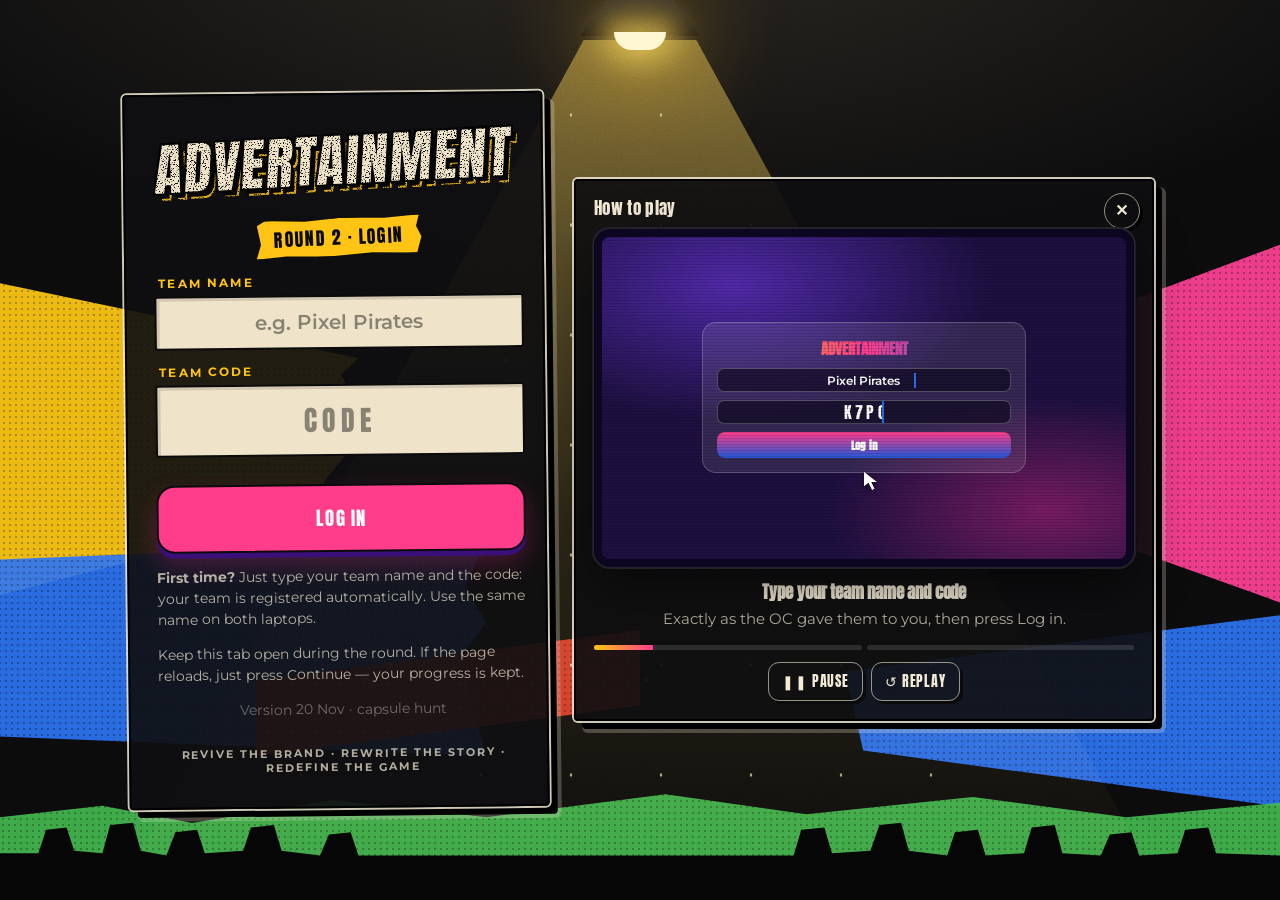
==== commit e6186925: "Game v21: game-to-deck guidance, 7 Ps slide, poster deck templates, Openverse photo search, ready ba" ====
--- a/index.html
+++ b/index.html
@@ -1694,6 +1694,15 @@
 .pcl{margin:0;padding-left:18px;display:grid;gap:5px}
 .pcl li{font:500 14px/1.38 var(--fb);color:#1b1712}
 .pcg{grid-template-columns:repeat(auto-fit,minmax(250px,1fr))}
+
+/* v18: phones: let the brand tag in the top bar wrap onto its own line instead of being cut off */
+@media (max-width:560px){.tbar{flex-wrap:wrap;row-gap:6px}.tbar .pairb{order:9;flex:1 1 100%;max-width:none;white-space:normal;text-align:center}}
+
+/* v19: messages never block the buttons under them */
+#toast{pointer-events:none}
+
+/* v21 ready backgrounds */
+.gbgg{display:grid;grid-template-columns:repeat(3,1fr);gap:6px;margin:6px 0 10px}.gbgb{aspect-ratio:16/9;border-radius:8px;border:1px solid rgba(255,255,255,.2);padding:0;position:relative;overflow:hidden;box-shadow:none;cursor:pointer;text-transform:none;letter-spacing:0}.gbgb span{position:absolute;left:4px;bottom:3px;font:600 10.5px var(--fb);color:#fff;text-shadow:0 1px 2px #000}.gbgb:hover{outline:2px solid #ffd60a}.gpov button{font-size:11.5px;padding:6px 4px}
 </style></head><body class="nocopy">
 <div id="city" aria-hidden="true"><i></i><i></i><i></i><span class="wg wy"></span><span class="wg wp"></span><span class="wg wb"></span><span class="wg wbr"></span><span class="wg wr"></span><span class="wg wg2"></span><div class="lampw"><div class="cone"></div><div class="dust"></div><div class="lamp"></div><div class="bulb"></div></div><div class="crowd"></div>
 <svg class="doodle d1" viewBox="0 0 120 120"><path d="M60 8 L68 50 L112 60 L68 70 L60 112 L52 70 L8 60 L52 50 Z"/></svg>
@@ -2061,8 +2070,8 @@
 const CODE_CHARS='ABCDEFGHJKMNPQRSTUVWXYZ23456789';
 const NROOM=ROOM+'-notes';
 const SROOM=ROOM+'-subs',SIDX=ROOM+'-subidx';   // design submissions: full pictures, and a light index for the OC list   // team notes and sketches live here, apart from the game data
-const PAIRS=[{"n": 1, "brand": "Micromax", "product": "Toys", "city": "Ahmedabad", "alt": ["ahmedabad"], "lid": ["Micromax was a popular Indian budget mobile brand, sold widely through small mobile shops. It later lost its place as bigger phone brands grew.", "Imagine Micromax relaunched as a toys brand."], "fail": null, "comps": [{"no": 1, "name": "The Faces", "at": "0:00", "items": [{"id": "11", "type": "Voice note", "src": "Saved on a mother's phone", "body": ["“Diwali is coming and the relatives arrive. I want something that isn't a screen for the children, and not plastic that smells.”"], "d": 1}, {"id": "12", "type": "Gift tag", "src": "Tied to a present", "body": ["To Aarya, age 6. From Dadi. ₹499."], "d": 1}, {"id": "13", "type": "Overheard", "src": "In a living room", "body": ["Visiting cousin: “Aunty, what do we do now?”", "Mother: “They get bored in an hour. Every time.”"], "d": 1}, {"id": "14", "type": "Fridge rule list", "src": "Written by a mother", "body": ["Weekdays: 1 hour of screen time. Weekends: 2. “Building blocks and puzzles don’t count.”"], "d": 1}, {"id": "15", "type": "Grandfather's remark", "src": "At a toy shop", "body": ["“In my day a toy was a top and a string. Now every toy needs batteries and an app.”"], "d": 1}, {"id": "16", "type": "Mother's planner", "src": "Week view", "body": ["Weekend rule means 2 hours each day, Saturday and Sunday.", "Weekdays as per the fridge list."], "d": 1}, {"id": "17", "type": "Teacher's note", "src": "Kindergarten diary", "body": ["Children who build with blocks explain their ideas better in class."], "d": 1}, {"id": "18", "type": "Uncle's message", "src": "Family group", "body": ["“Sending a gift for Aarya's birthday.”", "“Tell me what isn't plastic junk.”"], "d": 1}, {"id": "19", "type": "Working father's remark", "src": "At the school gate", "body": ["“I get 20 minutes with my son at night.", "I want a toy we can play together.”"], "d": 1}, {"id": "20", "type": "Nursery diary", "src": "Play school, room 2", "body": ["The cardboard box was more popular than the toy inside it. Again."], "d": 1}, {"id": "A", "type": "Sketchbook", "src": "From our customer’s week", "body": ["“Mrs Iyer’s 2BHK: yellow kitchen, a reading corner for her son.”", "“Mr Thomas’s flat: pooja room near the balcony.”"], "d": 1}, {"id": "B", "type": "Screen-time report", "src": "From our customer’s week", "body": ["No. 1 app: the pink-and-orange camera icon.", "No. 2, far behind: the red play button."], "d": 1}, {"id": "C", "type": "Phone note", "src": "From our customer’s week", "body": ["“Bought the ₹150 one twice last year. Never again.”", "“Check the warranty first.”"], "d": 1}, {"id": "D", "type": "Fridge door", "src": "From our customer’s week", "body": ["A playschool notice: “Nursery A: bring one toy from home on Friday.”", "Only one child’s name on the pick-up card."], "d": 1}, {"id": "E", "type": "Windscreen", "src": "From our customer’s week", "body": ["A parking sticker for the society basement.", "SMS: “FASTag recharged: ₹500.”"], "d": 1}, {"id": "F", "type": "Office badge", "src": "From our customer’s week", "body": ["Never needed one: every meeting this week happened at the dining table."], "d": 1}]}, {"no": 2, "name": "The Noise", "at": "0:07", "items": [{"id": "21", "type": "Screenshot", "src": "A rival's unboxing video", "body": ["CartoonVerse: licensed characters, 4 million views. Comment: “My kid wants only the cartoon ones.”"], "d": 1}, {"id": "22", "type": "Old shop banner", "src": "From a mobile shop", "body": ["“A phone in every hand.” Parent in a focus group: “Micromax? The phone people? For toys?”"], "d": 1}, {"id": "23", "type": "Calendar page", "src": "Circled", "body": ["Diwali, birthdays and school holidays are circled. Notes: gifts spike. Parents stock up weeks ahead."], "d": 1}, {"id": "24", "type": "Unboxing video comment", "src": "On a kids' channel", "body": ["“My son watches toy videos more than he plays with toys.” “Make a toy that is better than the video.”"], "d": 1}, {"id": "25", "type": "Old phone ad", "src": "From a 2013 newspaper", "body": ["A young man holds up a big-screen phone: “Nothing like anything.” Note: “My first phone, I loved it.”"], "d": 1}, {"id": "26", "type": "Festival photo", "src": "Uttarayan rooftop", "body": ["Three generations flying kites.", "Caption: “No screens today.”"], "d": 1}, {"id": "27", "type": "Instagram poll", "src": "A Ahmedabad page", "body": ["“Do you buy toys without screens for your child?”", "27,000 people voted. 4 out of every 9 said yes.", "Of the people who said yes, 1 in 3 already owns one.", "Posted 3 days ago · 2,100 comments."], "d": 1}, {"id": "28", "type": "Creator profile", "src": "Amdavad Mom Notes, a Ahmedabad parenting creator", "body": ["Followers: 180K. Engagement: 6%.", "Rate: ₹2,000 per post for every 60K followers.", "The creator’s agency adds a flat fee of ₹1,000 to every post.", "Offer: 1 free post for every 3 paid posts."], "d": 1}, {"id": "29", "type": "Media quote", "src": "Ahmedabad Metro", "body": ["Station billboard: ₹48,000 a week.", "Bus-shelter posters: ₹4,000 each per week, sold only in packs of 4.", "Auto-rickshaw back panels: ₹900 each per month."], "d": 1}, {"id": "30", "type": "Launch budget memo", "src": "The new owners", "body": ["Launch budget: ₹84,000.", "Half of it goes to creators.", "A quarter of it goes to posters.", "Whatever is left pays for the launch party."], "d": 1}]}, {"no": 3, "name": "The Shelves", "at": "0:14", "items": [{"id": "31", "type": "Shop ledger", "src": "Toy shop", "body": ["Toys priced ₹100 to ₹2,000. Toy shops, bookshops and kids' clothing stores are where families look. Online sellers undercut on discounts."], "d": 1}, {"id": "32", "type": "Price tag", "src": "Peeled off a box", "body": ["“50% OFF” on a marketplace listing for the same category."], "d": 1}, {"id": "33", "type": "Hand-drawn map", "src": "Ahmedabad", "body": ["A major trading city. The old-city markets are crowded and full of shops selling gifts and festival goods."], "d": 1}, {"id": "34", "type": "Shelf note", "src": "Toy store in a mall", "body": ["“Kids pull parents to the eye-level shelf. Anything up high doesn’t sell.”"], "d": 1}, {"id": "35", "type": "Kite market note", "src": "Uttarayan week", "body": ["“In January everything in the old city is about kites. Toy shops sell kites, spools and caps.”"], "d": 1}, {"id": "36", "type": "Map note", "src": "Old city", "body": ["Manek Chowk night market.", "A toy lane near Raipur Gate: 40 shops, ₹50 to ₹1,500."], "d": 1}, {"id": "37", "type": "Pharmacy counter note", "src": "Neighbourhood chemist", "body": ["Small toys at the counter. Crying children calm down, parents buy."], "d": 1}, {"id": "38", "type": "Stationery shop note", "src": "Return gifts", "body": ["Birthday return gifts: 20 pieces at a time, under ₹100 each."], "d": 1}, {"id": "39", "type": "Mall sign", "src": "Play zone", "body": ["Play zone ₹300 an hour. Toy shop next door."], "d": 1}, {"id": "40", "type": "Online listing", "src": "Building blocks ₹799, 4.6 stars", "body": ["“Made in Gujarat.” “Grandparents' favourite.”"], "d": 1}]}], "anag": "DHAAADOEYCBM", "fk": 3, "cust": {"o": ["Krupa Shah, 31. Interior designer who works from home."], "r": 0, "ev": []}, "who": {"c": [{"name": "Krupa Shah", "age": 31, "line": "Interior designer who works from home."}], "r": 0}, "per": {"name": "Krupa Shah", "age": 31, "job": "Interior designer who works from home", "home": "Lives in Prahlad Nagar with her husband and their 4-year-old daughter", "money": "Household income about ₹1.4 lakh a month. Spends up to ₹1,200 on a toy", "day": "Client calls in the morning, playschool pick-up at noon, drawings at night", "needs": ["Toys without screens", "No smelly plastic, safe paint", "Toys that last for years"], "pains": ["Toys break in a week", "Everything in the shop has a battery and a screen", "Cheap paint chips off"], "media": "Parenting reels on Instagram", "shop": "Online, after reading reviews", "quote": "I want a toy she will give to her own child one day."}, "vq": ["Dial 1 · Clue #27. How many thousand people said yes but do NOT own one yet?", "Dial 2 · Clue #28. What does ONE paid post cost us in total, in thousands of rupees?", "Dial 3 · Clue #29. One week on the station billboard costs the same as how many packs of bus-shelter posters?", "Dial 4 · Clues #28 and #30. Counting the free ones, how many posts will the creator budget get us?", "Dial 5 · Clues #29 and #30. How many bus-shelter posters can the poster budget put up for one week?"], "vc": "87384", "pq": [], "grid": null, "pc": {"cards": [{"name": "Shruti Vyas", "lines": ["Always picks the cheapest option that works.", "Spends most of their phone time on YouTube.", "Drives their own car everywhere.", "Designs the insides of company offices.", "Has two children in school and a partner at home.", "Keeps a strict 9-to-6 and switches off after."]}, {"name": "Riddhi Shah", "lines": ["Designs the insides of people’s homes.", "Has a car and drives it daily.", "Lives with their partner and a 4-year-old.", "Buys the one that lasts, even if it costs more.", "Works from home and sets their own hours.", "Spends most of their phone time on YouTube."]}, {"name": "Ruchi Thakkar", "lines": ["Has two children in school and a partner at home.", "Designs the insides of company offices.", "Pays more once rather than buying cheap twice.", "Watches long YouTube videos before buying anything.", "Drives their own car everywhere.", "Works fixed office hours and logs off on time."]}, {"name": "Krupa Shah", "lines": ["Has a car and drives it daily.", "Has no office to go to.", "Spends most of their phone time on Instagram reels.", "Designs the insides of people’s homes.", "Has a partner and one child in playschool.", "Buys the one that lasts, even if it costs more."]}, {"name": "Nirali Parikh", "lines": ["Spends most of their phone time on YouTube.", "Designs the insides of people’s homes.", "Pays more once rather than buying cheap twice.", "Works fixed office hours and logs off on time.", "Books a cab for every trip.", "Lives with their partner and two school-going children."]}, {"name": "Foram Desai", "lines": ["Works fixed office hours and logs off on time.", "Always picks the cheapest option that works.", "Books a cab for every trip.", "Designs the insides of company offices.", "Can scroll reels for hours.", "Has a partner and one child in playschool."]}, {"name": "Megha Gandhi", "lines": ["Never drives; always takes a cab.", "Can scroll reels for hours.", "Pays more once rather than buying cheap twice.", "Designs the insides of people’s homes.", "Has no office to go to.", "Lives with their partner and a 4-year-old."]}, {"name": "Hetal Mehta", "lines": ["Lives with their partner and two school-going children.", "Designs the insides of company offices.", "Books a cab for every trip.", "Has no office to go to.", "Spends most of their phone time on YouTube.", "Always picks the cheapest option that works."]}, {"name": "Khushbu Joshi", "lines": ["Has a car and drives it daily.", "Spends most of their phone time on Instagram reels.", "Pays more once rather than buying cheap twice.", "Designs the insides of company offices.", "Lives with their partner and a 4-year-old.", "Works from home and sets their own hours."]}, {"name": "Jinal Modi", "lines": ["Buys whatever costs least.", "Books a cab for every trip.", "Lives with their partner and two school-going children.", "Works fixed office hours and logs off on time.", "Designs the insides of company offices.", "Spends most of their phone time on Instagram reels."]}, {"name": "Payal Trivedi", "lines": ["Watches long YouTube videos before buying anything.", "Works fixed office hours and logs off on time.", "Has two children in school and a partner at home.", "Never drives; always takes a cab.", "Designs the insides of people’s homes.", "Buys whatever costs least."]}, {"name": "Dhara Patel", "lines": ["Has a car and drives it daily.", "Has a partner and one child in playschool.", "Designs the insides of people’s homes.", "Can scroll reels for hours.", "Always picks the cheapest option that works.", "Works from home and sets their own hours."]}], "ans": 3}}, {"n": 2, "brand": "Celkon", "product": "Honey", "city": "Bhubaneswar", "alt": ["bhubaneshwar", "bhubaneswar"], "lid": ["Celkon was a budget mobile brand from the days when a phone shop sat on every street corner. It later faded.", "Imagine Celkon relaunched as a honey brand."], "fail": null, "comps": [{"no": 1, "name": "The Faces", "at": "0:00", "items": [{"id": "11", "type": "Voice note", "src": "Saved by a shopper", "body": ["“I read every label. Honey with sugar syrup in it? Never again.”"], "d": 1}, {"id": "12", "type": "Grandmother's kitchen note", "src": "On a jar lid", "body": ["Honey with ginger for the cough. Always from the same trusted place."], "d": 1}, {"id": "13", "type": "Gift list", "src": "Sticky note", "body": ["Housewarming gift for Meera: something local, with a story. Budget ₹300 to ₹800."], "d": 1}, {"id": "14", "type": "Morning routine card", "src": "On a kitchen wall", "body": ["“6 am: warm water, lemon and 1 spoon of honey. Walk to the temple. Then tea.”"], "d": 1}, {"id": "15", "type": "Gym chat", "src": "Morning batch", "body": ["“Swapped sugar for honey in my oats.”", "“Which brand though? Half of them are syrup.”"], "d": 1}, {"id": "16", "type": "Jar label", "src": "Grandmother's kitchen shelf", "body": ["“Bought on the 1st. This jar holds 30 spoons.”"], "d": 1}, {"id": "17", "type": "Trainer's message", "src": "Gym chat", "body": ["“Pre-workout: banana and honey.”", "“Clients keep asking me which honey is real.”"], "d": 1}, {"id": "18", "type": "New mother's note", "src": "Notebook", "body": ["Doctor said no honey for the baby before 1 year.", "For me: honey in warm milk every night."], "d": 1}, {"id": "19", "type": "Office chat", "src": "IT park team", "body": ["“Green tea and honey at 4 pm keeps me away from samosas.”"], "d": 1}, {"id": "20", "type": "Honey collector's remark", "src": "Forest cooperative", "body": ["“We climb the trees at night with smoke. Our honey is real.", "The middleman pays us ₹200 a kilo.”"], "d": 1}, {"id": "A", "type": "Keys", "src": "From our customer’s week", "body": ["A helmet hook by the door. A fuel receipt: ₹200, every 4 days.", "The cab app was deleted months ago."], "d": 1}, {"id": "B", "type": "Coat pocket", "src": "From our customer’s week", "body": ["A list: “Paracetamol 650: 400 strips. Check every expiry date.”", "Name tag: “Dispensary counter”."], "d": 1}, {"id": "C", "type": "Browser history", "src": "From our customer’s week", "body": ["“full review”, “part 2”, “watch till the end”, “unboxing”.", "Most-used app: the red play button. The camera-icon app was deleted in March."], "d": 1}, {"id": "D", "type": "Roster", "src": "From our customer’s week", "body": ["This week: nights. Next week: days. Week after: nights again."], "d": 1}, {"id": "E", "type": "Shopping filter", "src": "From our customer’s week", "body": ["“Sort by: Price, high to low.”", "Bought the very first result. Every time."], "d": 1}, {"id": "F", "type": "School diary", "src": "From our customer’s week", "body": ["“Parent–teacher meeting on Saturday. Please bring both report cards: Class 4 and Class 6.”"], "d": 1}]}, {"no": 2, "name": "The Noise", "at": "0:07", "items": [{"id": "21", "type": "Jar labels", "src": "Three jars side by side", "body": ["“100% pure.” “Boosts immunity.” “Doctor approved.” Three different brands, the same words."], "d": 1}, {"id": "22", "type": "Focus-group transcript", "src": "Page 2", "body": ["Participant 2: “They all say pure. I trust none.”", "Participant 5: “I'd trust a photo of the person who gathered it.”"], "d": 1}, {"id": "23", "type": "Old box lid", "src": "From a phone shop", "body": ["A famous phone-shop sign. Nothing to do with honey."], "d": 1}, {"id": "24", "type": "Fact-check post", "src": "On a consumer page", "body": ["“Lab test: 7 of 10 honey brands failed purity checks.” 11K shares. Comments: “Who do we trust now?”"], "d": 1}, {"id": "25", "type": "Temple fair photo", "src": "Caption by a tourist", "body": ["“Fresh honeycomb sold at the fair, the bees still buzzing around the stall!”"], "d": 1}, {"id": "26", "type": "Old phone ad", "src": "Bright yellow poster", "body": ["“Dual SIM for every pocket.”", "Comment: “Cheap phone, lasted forever.”"], "d": 1}, {"id": "27", "type": "Instagram poll", "src": "A Bhubaneswar page", "body": ["“Do you check if your honey is pure?”", "27,000 people voted. 4 out of every 9 said yes.", "Of the people who said yes, 1 in 3 already owns one.", "Posted 3 days ago · 2,100 comments."], "d": 1}, {"id": "28", "type": "Creator profile", "src": "Bhubaneswar Health Bites, a Bhubaneswar health creator", "body": ["Followers: 180K. Engagement: 6%.", "Rate: ₹2,000 per post for every 60K followers.", "The creator’s agency adds a flat fee of ₹1,000 to every post.", "Offer: 1 free post for every 3 paid posts."], "d": 1}, {"id": "29", "type": "Media quote", "src": "Bhubaneswar Metro", "body": ["Station billboard: ₹48,000 a week.", "Bus-shelter posters: ₹4,000 each per week, sold only in packs of 4.", "Auto-rickshaw back panels: ₹900 each per month."], "d": 1}, {"id": "30", "type": "Launch budget memo", "src": "The new owners", "body": ["Launch budget: ₹84,000.", "Half of it goes to creators.", "A quarter of it goes to posters.", "Whatever is left pays for the launch party."], "d": 1}]}, {"no": 3, "name": "The Shelves", "at": "0:14", "items": [{"id": "31", "type": "Shop ledger", "src": "Grocer", "body": ["Honey ranges ₹150 to ₹800. Supermarkets and marketplaces sell the most. Organic stores and neighbourhood grocers attract label-readers."], "d": 1}, {"id": "32", "type": "Hand-drawn map", "src": "Bhubaneswar", "body": ["A temple city. Tourists stop at handicraft emporiums to buy Odisha crafts, including tribal-craft goods."], "d": 1}, {"id": "33", "type": "Review screenshot", "src": "Marketplace", "body": ["“Crystallised after two weeks. Is this real?” 3 stars."], "d": 1}, {"id": "34", "type": "Shelf note", "src": "Organic store", "body": ["“Customers ask where the honey is from. A story on the label sells better than a discount.”"], "d": 1}, {"id": "35", "type": "Price sticker", "src": "Supermarket", "body": ["250 g jar ₹180. Squeeze bottle ₹220. Wild forest honey ₹450. A note: “forest honey sells to tourists”."], "d": 1}, {"id": "36", "type": "Organic store note", "src": "Saheed Nagar", "body": ["Customers pay ₹100 more if the farm's name is on the label."], "d": 1}, {"id": "37", "type": "Airport shop note", "src": "Gifts of Odisha shelf", "body": ["“Tourists want small jars under ₹500.”"], "d": 1}, {"id": "38", "type": "Gym counter note", "src": "Billing desk", "body": ["Protein bars and honey sachets next to the bill counter."], "d": 1}, {"id": "39", "type": "Craft market note", "src": "Ekamra Haat", "body": ["Forest produce stalls sell out by evening at the weekend market."], "d": 1}, {"id": "40", "type": "Marketplace screenshot", "src": "Raw forest honey 500 g ₹399", "body": ["“Tastes like my village.” 4.7 stars."], "d": 1}]}], "anag": "SYBHAUBEWGNRA", "fk": 2, "cust": {"o": ["Subhashree Mohanty, 36. Pharmacist at a city hospital."], "r": 0, "ev": []}, "who": {"c": [{"name": "Subhashree Mohanty", "age": 36, "line": "Pharmacist at a city hospital."}], "r": 0}, "per": {"name": "Subhashree Mohanty", "age": 36, "job": "Pharmacist at a city hospital", "home": "Lives in Saheed Nagar with her husband and two children", "money": "Earns about ₹45,000 a month. Pays extra for products she trusts", "day": "Rotating shifts at the hospital dispensary, school runs on off days", "needs": ["Honey that is really pure", "A label she can check", "Something healthy for the children"], "pains": ["Fake honey scares her", "Labels hide sugar syrup", "Big brands taste the same as syrup"], "media": "YouTube explainers", "shop": "Trusted chemists and organic stores", "quote": "I read the back of the pack before the front."}, "vq": ["Dial 1 · Clue #27. How many thousand people said yes but do NOT own one yet?", "Dial 2 · Clue #28. What does ONE paid post cost us in total, in thousands of rupees?", "Dial 3 · Clue #29. One week on the station billboard costs the same as how many packs of bus-shelter posters?", "Dial 4 · Clues #28 and #30. Counting the free ones, how many posts will the creator budget get us?", "Dial 5 · Clues #29 and #30. How many bus-shelter posters can the poster budget put up for one week?"], "vc": "87384", "pq": [], "grid": null, "pc": {"cards": [{"name": "Sasmita Das", "lines": ["Rides a two-wheeler everywhere.", "Only buys top-of-the-range.", "Works as a pharmacist at a hospital.", "Works rotating shifts: days one week, nights the next.", "Married, and it is just the two of them at home.", "Watches long YouTube videos before buying anything."]}, {"name": "Swagatika Rout", "lines": ["Lives with their partner. No kids yet.", "Always buys the most expensive version.", "Has a different shift every week.", "Never drives; always takes a cab.", "Can scroll reels for hours.", "Works as a pharmacist at a hospital."]}, {"name": "Ananya Nayak", "lines": ["Spends most of their phone time on YouTube.", "Works as a nurse at a hospital.", "Has two children in school and a partner at home.", "Never drives; always takes a cab.", "Pays a little extra for looks, within reason.", "Keeps a strict 9-to-6 and switches off after."]}, {"name": "Sonali Pradhan", "lines": ["Can scroll reels for hours.", "Picks the mid-priced option: good-looking, but never the costliest.", "Lives with their partner and two school-going children.", "Keeps a strict 9-to-6 and switches off after.", "Books a cab for every trip.", "Works as a nurse at a hospital."]}, {"name": "Monalisa Behera", "lines": ["Works as a nurse at a hospital.", "Works fixed office hours and logs off on time.", "Never drives; always takes a cab.", "Can scroll reels for hours.", "Lives with their partner. No kids yet.", "Always buys the most expensive version."]}, {"name": "Subhashree Mohanty", "lines": ["Rides a two-wheeler everywhere.", "Works as a pharmacist at a hospital.", "Watches long YouTube videos before buying anything.", "Has two children in school and a partner at home.", "Only buys top-of-the-range.", "Has a different shift every week."]}, {"name": "Smruti Panda", "lines": ["Spends most of their phone time on Instagram reels.", "Lives with their partner. No kids yet.", "Zips around on their own scooter.", "Works as a nurse at a hospital.", "Picks the mid-priced option: good-looking, but never the costliest.", "Works fixed office hours and logs off on time."]}, {"name": "Pragyan Patnaik", "lines": ["Married, and it is just the two of them at home.", "Can scroll reels for hours.", "Pays a little extra for looks, within reason.", "Keeps a strict 9-to-6 and switches off after.", "Books a cab for every trip.", "Works as a pharmacist at a hospital."]}, {"name": "Itishree Sahoo", "lines": ["Picks the mid-priced option: good-looking, but never the costliest.", "Works rotating shifts: days one week, nights the next.", "Can scroll reels for hours.", "Works as a nurse at a hospital.", "Married, and it is just the two of them at home.", "Never drives; always takes a cab."]}, {"name": "Priyanka Swain", "lines": ["Watches long YouTube videos before buying anything.", "Always buys the most expensive version.", "Has a different shift every week.", "Has two children in school and a partner at home.", "Rides a two-wheeler everywhere.", "Works as a nurse at a hospital."]}, {"name": "Rashmi Jena", "lines": ["Works as a pharmacist at a hospital.", "Picks the mid-priced option: good-looking, but never the costliest.", "Has a different shift every week.", "Rides a two-wheeler everywhere.", "Spends most of their phone time on YouTube.", "Lives with their partner and two school-going children."]}, {"name": "Lipsa Mishra", "lines": ["Works as a pharmacist at a hospital.", "Rides a two-wheeler everywhere.", "Spends most of their phone time on YouTube.", "Only buys top-of-the-range.", "Lives with their partner and two school-going children.", "Keeps a strict 9-to-6 and switches off after."]}], "ans": 5}}, {"n": 3, "brand": "Dyanora", "product": "Skin care", "city": "Madurai", "alt": ["madurai"], "lid": ["Dyanora was a television brand from the days of box TVs, familiar in many homes before it faded.", "Imagine Dyanora relaunched as a skin care brand."], "fail": null, "comps": [{"no": 1, "name": "The Faces", "at": "0:00", "items": [{"id": "11", "type": "Voice note", "src": "Saved by a shopkeeper", "body": ["“My hands are in water all day. By night they feel tight and dry. I dab on whatever is near the sink.”"], "d": 1}, {"id": "12", "type": "Staff-room note", "src": "From a teacher", "body": ["Chalk dust all day. By evening my hands feel like paper."], "d": 1}, {"id": "13", "type": "Hostel shelf list", "src": "Taped inside a cupboard", "body": ["Face wash ₹90. Cream ₹150. Basics only. Total under ₹200."], "d": 1}, {"id": "14", "type": "Kitchen helper's note", "src": "Hotel staff room", "body": ["“200 plates every night. Soap, hot water, steel scrubber. My hands crack and sting.”"], "d": 1}, {"id": "15", "type": "Flower seller's remark", "src": "At the temple market", "body": ["“From 4 am I tie jasmine strings. Thread cuts the fingers. Nobody makes a cream for us.”"], "d": 1}, {"id": "16", "type": "Hotel board", "src": "Hung at the entrance", "body": ["Meals: 11 am to 11 pm.", "CLOSED EVERY TUESDAY."], "d": 1}, {"id": "17", "type": "Auto driver's remark", "src": "At the stand", "body": ["“Sun all day, wind all day. My face is like leather.”"], "d": 1}, {"id": "18", "type": "IT employee's chat", "src": "Office group", "body": ["“AC all day dries my skin.”", "“Same. Cream in my drawer, never remember to use it.”"], "d": 1}, {"id": "19", "type": "Nurse's note", "src": "Ward duty", "body": ["I wash my hands 60 times a shift. They crack by Friday."], "d": 1}, {"id": "20", "type": "Grandmother's remark", "src": "At home", "body": ["“Coconut oil for everything. But my granddaughter wants something that doesn't smell.”"], "d": 1}, {"id": "A", "type": "Gym card", "src": "From our customer’s week", "body": ["Every check-in this month is stamped while it is still dark outside.", "Lights out by 10."], "d": 1}, {"id": "B", "type": "Price app", "src": "From our customer’s week", "body": ["Alert: “Price dropped by ₹4. This is now the lowest price anywhere!”", "Bought within 1 minute."], "d": 1}, {"id": "C", "type": "Monthly pass", "src": "From our customer’s week", "body": ["Punched by a conductor every morning.", "A route number written on the back."], "d": 1}, {"id": "D", "type": "Hands", "src": "From our customer’s week", "body": ["A needle and a ball of thread in her bag.", "Note: “Market at 4:30 am. Wedding order: 40 strings, jasmine only.”"], "d": 1}, {"id": "E", "type": "School diary", "src": "From our customer’s week", "body": ["“Parent–teacher meeting on Saturday. Please bring both report cards: Class 4 and Class 6.”"], "d": 1}, {"id": "F", "type": "TV remote", "src": "From our customer’s week", "body": ["The volume button is worn out. A channel guide has 8 pm circled in red.", "Phone data used this month: 1.2 GB. “Videos eat my data.”"], "d": 1}]}, {"no": 2, "name": "The Noise", "at": "0:07", "items": [{"id": "21", "type": "Screenshot", "src": "A rival's ad", "body": ["DermaCare: a dermatologist in a white coat and before-and-after photos. Comments: “Same photos in every ad.” “Anything that promises to repair makes me suspicious.”"], "d": 1}, {"id": "22", "type": "Old poster", "src": "From a living-room wall", "body": ["A family on a sofa, a glowing screen, the evening hour when work is done. The old brand belonged to that quiet time."], "d": 1}, {"id": "23", "type": "Mirror sticky", "src": "Beside a sink", "body": ["After washing up. Lamp on. Two minutes."], "d": 1}, {"id": "24", "type": "Overheard", "src": "At a supermarket", "body": ["“Why are all hand creams in pink tubes? My father needs one too.”"], "d": 1}, {"id": "25", "type": "Old TV jingle", "src": "Typed in a comment", "body": ["“Keep in touch…” the old TV jingle. Reply: “Keep in SOFT touch would be a funny ad 😂”"], "d": 1}, {"id": "26", "type": "Old TV ad", "src": "1980s magazine", "body": ["A wooden-cabinet television: “Bring the world home.”", "Note: “Our first TV in the street.”"], "d": 1}, {"id": "27", "type": "Instagram poll", "src": "A Madurai page", "body": ["“Do your hands get dry at work?”", "27,000 people voted. 4 out of every 9 said yes.", "Of the people who said yes, 1 in 3 already owns one.", "Posted 3 days ago · 2,100 comments."], "d": 1}, {"id": "28", "type": "Creator profile", "src": "Madurai Market Stories, a Madurai lifestyle creator", "body": ["Followers: 180K. Engagement: 6%.", "Rate: ₹2,000 per post for every 60K followers.", "The creator’s agency adds a flat fee of ₹1,000 to every post.", "Offer: 1 free post for every 3 paid posts."], "d": 1}, {"id": "29", "type": "Media quote", "src": "Madurai Metro", "body": ["Station billboard: ₹48,000 a week.", "Bus-shelter posters: ₹4,000 each per week, sold only in packs of 4.", "Auto-rickshaw back panels: ₹900 each per month."], "d": 1}, {"id": "30", "type": "Launch budget memo", "src": "The new owners", "body": ["Launch budget: ₹84,000.", "Half of it goes to creators.", "A quarter of it goes to posters.", "Whatever is left pays for the launch party."], "d": 1}]}, {"no": 3, "name": "The Shelves", "at": "0:14", "items": [{"id": "31", "type": "Shop ledger", "src": "Chemist", "body": ["Skin care costs ₹50 to ₹1,500. Hand cream moves slowly in summer and quickly in winter. Chemists, general stores and cosmetic shops are the first stops."], "d": 1}, {"id": "32", "type": "Shelf note", "src": "Supermarket", "body": ["Supermarkets and online stores compete on price. A new brand has to earn trust first."], "d": 1}, {"id": "33", "type": "Hand-drawn map", "src": "Madurai", "body": ["A Tamil Nadu temple city with busy flower and cloth markets."], "d": 1}, {"id": "34", "type": "Price sticker", "src": "Chemist", "body": ["Hand cream 50 g ₹99. Pump 200 ml ₹249. Medicated ₹180. A note: “₹99 tubes sell to working women”."], "d": 1}, {"id": "35", "type": "Shelf note", "src": "Temple-street store", "body": ["“Pilgrims buy small things near the bill counter: comb, cream, kumkum.”"], "d": 1}, {"id": "36", "type": "Temple market note", "src": "Around the temple", "body": ["Small shops sell flowers, bangles and creams to pilgrims."], "d": 1}, {"id": "37", "type": "Chemist's note", "src": "Town Hall Road", "body": ["“Medicated hand creams sell to cooks and cleaners.”"], "d": 1}, {"id": "38", "type": "Hostel shop note", "src": "Women's hostel", "body": ["Small tubes under ₹100 sell every week."], "d": 1}, {"id": "39", "type": "Salon note", "src": "Neighbourhood salon", "body": ["Hand care added to manicures. “Customers ask for a take-home tube.”"], "d": 1}, {"id": "40", "type": "Quick-commerce screenshot", "src": "Hand cream in 15 minutes", "body": ["4.3 stars. “Came before my shift.”"], "d": 1}]}], "anag": "OBIAUDHMRA", "fk": 3, "cust": {"o": ["Selvi Murugan, 40. Strings jasmine garlands at the flower market."], "r": 0, "ev": []}, "who": {"c": [{"name": "Selvi Murugan", "age": 40, "line": "Strings jasmine garlands at the flower market."}], "r": 0}, "per": {"name": "Selvi Murugan", "age": 40, "job": "Strings jasmine garlands at the flower market", "home": "Lives in Anna Nagar with her husband and two children", "money": "Earns about ₹15,000 a month. Spends up to ₹120 on a cream", "day": "Market at 4:30 am, garlands till noon, home by 2", "needs": ["A cream that heals cracked fingertips", "Not greasy, so flowers stay clean", "A price she can afford"], "pains": ["Needles and thread cut her fingers", "Creams are oily and stain the flowers", "Big brands are for “soft city hands”"], "media": "Tamil TV serials", "shop": "The chemist near the market", "quote": "My hands make the city smell good. Who takes care of them?"}, "vq": ["Dial 1 · Clue #27. How many thousand people said yes but do NOT own one yet?", "Dial 2 · Clue #28. What does ONE paid post cost us in total, in thousands of rupees?", "Dial 3 · Clue #29. One week on the station billboard costs the same as how many packs of bus-shelter posters?", "Dial 4 · Clues #28 and #30. Counting the free ones, how many posts will the creator budget get us?", "Dial 5 · Clues #29 and #30. How many bus-shelter posters can the poster budget put up for one week?"], "vc": "87384", "pq": [], "grid": null, "pc": {"cards": [{"name": "Karpagam Selvam", "lines": ["Strings jasmine garlands at the flower market.", "Takes the metro everywhere.", "Is wide awake at 2 am.", "Pays a little extra for looks, within reason.", "Spends most of their phone time on YouTube.", "Lives with their partner. No kids yet."]}, {"name": "Rani Velu", "lines": ["Is up before sunrise most days.", "Rides the bus to work and back.", "Watches TV with the family every night.", "Strings jasmine garlands at the flower market.", "Picks the mid-priced option: good-looking, but never the costliest.", "Lives with their partner and two school-going children."]}, {"name": "Kala Ramasamy", "lines": ["Swipes a metro card twice a day.", "Is wide awake at 2 am.", "Pays a little extra for looks, within reason.", "Never misses the evening TV serial.", "Lives with their partner and two school-going children.", "Sells vegetables at the morning market."]}, {"name": "Pandiammal S", "lines": ["Buys whatever costs least.", "Watches TV with the family every night.", "Strings jasmine garlands at the flower market.", "Married, and it is just the two of them at home.", "Rides the bus to work and back.", "Starts the day before 6 am."]}, {"name": "Meenakshi Raja", "lines": ["Strings jasmine garlands at the flower market.", "Has two children in school and a partner at home.", "Never misses the evening TV serial.", "Takes the city bus everywhere.", "Is wide awake at 2 am.", "Buys whatever costs least."]}, {"name": "Muthulakshmi R", "lines": ["Sells vegetables at the morning market.", "Lives with their partner. No kids yet.", "Is wide awake at 2 am.", "Always picks the cheapest option that works.", "Takes the metro everywhere.", "Spends most of their phone time on YouTube."]}, {"name": "Chitra Murugesan", "lines": ["Buys whatever costs least.", "Lives with their partner and two school-going children.", "Spends most of their phone time on YouTube.", "Rides the bus to work and back.", "Is up before sunrise most days.", "Strings jasmine garlands at the flower market."]}, {"name": "Sumathi Ravi", "lines": ["Spends most of their phone time on YouTube.", "Pays a little extra for looks, within reason.", "Takes the metro everywhere.", "Sells vegetables at the morning market.", "Is up before sunrise most days.", "Lives with their partner. No kids yet."]}, {"name": "Jeya Pandi", "lines": ["Takes the metro everywhere.", "Does their best thinking after midnight.", "Lives with their partner and two school-going children.", "Picks the mid-priced option: good-looking, but never the costliest.", "Spends most of their phone time on YouTube.", "Sells vegetables at the morning market."]}, {"name": "Malar Kumar", "lines": ["Picks the mid-priced option: good-looking, but never the costliest.", "Sells vegetables at the morning market.", "Married, and it is just the two of them at home.", "Swipes a metro card twice a day.", "Watches TV with the family every night.", "Is up before sunrise most days."]}, {"name": "Valli Kannan", "lines": ["Lives with their partner. No kids yet.", "Does their best thinking after midnight.", "Buys whatever costs least.", "Spends most of their phone time on YouTube.", "Takes the city bus everywhere.", "Sells vegetables at the morning market."]}, {"name": "Selvi Murugan", "lines": ["Strings jasmine garlands at the flower market.", "Never misses the evening TV serial.", "Buys whatever costs least.", "Is up before sunrise most days.", "Takes the city bus everywhere.", "Lives with their partner and two school-going children."]}], "ans": 11}}, {"n": 4, "brand": "Solidaire", "product": "Running shoes", "city": "Vijayawada", "alt": ["vijayawada"], "lid": ["Solidaire was an Indian television brand of the 1990s that later faded.", "Imagine Solidaire relaunched as a running shoes brand."], "fail": null, "comps": [{"no": 1, "name": "The Faces", "at": "0:00", "items": [{"id": "11", "type": "Voice note", "src": "Saved by an office-goer", "body": ["“I walk 3 km to the station every morning. I don't run. I just need shoes that don't quit on me.”"], "d": 1}, {"id": "12", "type": "Journal page", "src": "Day 4 of “getting fit”", "body": ["Bought shoes for ₹800. I don't want to look like a pro. I just want to belong in the park."], "d": 1}, {"id": "13", "type": "Overheard", "src": "Morning walkers' group", "body": ["“Comfort first. Speed is for the young.”"], "d": 1}, {"id": "14", "type": "Walking group chat", "src": "Riverside morning walkers", "body": ["“5 am walk, 45 minutes, then tiffin at the stall.”", "“My shoes have a hole, I walk on one side now 😂”"], "d": 1}, {"id": "15", "type": "Doctor's note", "src": "On a prescription", "body": ["“Brisk walk 30 minutes daily. Wear cushioned shoes. Avoid flat chappals for long walks.”"], "d": 1}, {"id": "16", "type": "Shoe box insert", "src": "Folded leaflet", "body": ["“This sole is good for 600 km of walking.”", "Replace when the heel goes flat."], "d": 1}, {"id": "17", "type": "Delivery rider's note", "src": "Food app rider", "body": ["I walk up 200 flights of stairs a day.", "My shoes last 3 months."], "d": 1}, {"id": "18", "type": "PT teacher's remark", "src": "School ground", "body": ["“Half the class runs in school shoes. They slip and fall.”"], "d": 1}, {"id": "19", "type": "Retired couple's chat", "src": "Morning walk group", "body": ["“Our knees need soft shoes.”", "“And something that isn't bright orange.”"], "d": 1}, {"id": "20", "type": "College girl's note", "src": "Hostel diary", "body": ["Joined the running club. Everyone has fancy shoes.", "Mine are ₹600 and they hurt."], "d": 1}, {"id": "A", "type": "Calendar reminder", "src": "From our customer’s week", "body": ["“Our anniversary! Table for two. No babysitter needed.”", "“The in-laws live in another city. It’s just us at home.”"], "d": 1}, {"id": "B", "type": "Auto-reply", "src": "From our customer’s week", "body": ["“I’m offline after 6 pm. I’ll reply first thing tomorrow.”"], "d": 1}, {"id": "C", "type": "Price list", "src": "From our customer’s week", "body": ["Compared 5 options and sorted them by price.", "Bought No. 3."], "d": 1}, {"id": "D", "type": "Browser history", "src": "From our customer’s week", "body": ["“full review”, “part 2”, “watch till the end”, “unboxing”.", "Most-used app: the red play button. The camera-icon app was deleted in March."], "d": 1}, {"id": "E", "type": "Step counter", "src": "From our customer’s week", "body": ["14,000 steps a day.", "The parking slot at home is empty: not even a bicycle."], "d": 1}, {"id": "F", "type": "Bag", "src": "From our customer’s week", "body": ["Free sample strips and a list: “Dr Rao 10:30, Dr Prasad 11:15, Dr Lakshmi 12:00.”"], "d": 1}]}, {"no": 2, "name": "The Noise", "at": "0:07", "items": [{"id": "21", "type": "Poster", "src": "A rival's shop window", "body": ["A runner mid-stride beside performance technology: “Faster. Further.” Comment: “I walk. This isn't for me.”"], "d": 1}, {"id": "22", "type": "Old showroom plate", "src": "A gold plate on a television", "body": ["The brand name sat beside the word “solid”: dependable and built to last."], "d": 1}, {"id": "23", "type": "Review screenshot", "src": "Marketplace", "body": ["“Promised comfort. My knees hurt after a week.”"], "d": 1}, {"id": "24", "type": "Overheard", "src": "In a shoe shop", "body": ["“Running shoes? I’m not running, I’m 52.” “Sir, most buyers your age walk in them.”"], "d": 1}, {"id": "25", "type": "Marathon flyer", "src": "On a college wall", "body": ["“City 10K run: register by Sunday. Free t-shirt. Walkers welcome!”"], "d": 1}, {"id": "26", "type": "Old TV ad", "src": "1980s", "body": ["A solid wooden TV cabinet: “Made to last.”", "Comment: “Our TV ran for 20 years.”"], "d": 1}, {"id": "27", "type": "Instagram poll", "src": "A Vijayawada page", "body": ["“Do you walk more than 10,000 steps a day?”", "27,000 people voted. 4 out of every 9 said yes.", "Of the people who said yes, 1 in 3 already owns one.", "Posted 3 days ago · 2,100 comments."], "d": 1}, {"id": "28", "type": "Creator profile", "src": "Vijayawada Walks, a Vijayawada fitness creator", "body": ["Followers: 180K. Engagement: 6%.", "Rate: ₹2,000 per post for every 60K followers.", "The creator’s agency adds a flat fee of ₹1,000 to every post.", "Offer: 1 free post for every 3 paid posts."], "d": 1}, {"id": "29", "type": "Media quote", "src": "Vijayawada Metro", "body": ["Station billboard: ₹48,000 a week.", "Bus-shelter posters: ₹4,000 each per week, sold only in packs of 4.", "Auto-rickshaw back panels: ₹900 each per month."], "d": 1}, {"id": "30", "type": "Launch budget memo", "src": "The new owners", "body": ["Launch budget: ₹84,000.", "Half of it goes to creators.", "A quarter of it goes to posters.", "Whatever is left pays for the launch party."], "d": 1}]}, {"no": 3, "name": "The Shelves", "at": "0:14", "items": [{"id": "31", "type": "Shop ledger", "src": "Footwear shop", "body": ["Shoes cost ₹500 to ₹10,000. Many people buy running shoes for walking and everyday wear. Footwear shops and sports stores are the main shelves."], "d": 1}, {"id": "32", "type": "Shelf note", "src": "Mall", "body": ["Malls and marketplaces compete on discounts."], "d": 1}, {"id": "33", "type": "Hand-drawn map", "src": "Vijayawada", "body": ["A busy Andhra Pradesh city on the Krishna river. Hot weather and morning walks along the water."], "d": 1}, {"id": "34", "type": "Price sticker", "src": "Footwear store", "body": ["Walking shoe ₹999. Running shoe ₹1,999. Pro ₹6,999. A note: “₹999 sells most to people over 40”."], "d": 1}, {"id": "35", "type": "Riverside stall sign", "src": "Near the walking track", "body": ["“Coconut water ₹40. Socks ₹99. Shoe laces ₹20. Open from 5 am.”"], "d": 1}, {"id": "36", "type": "Market note", "src": "Besant Road", "body": ["Shoe shops with racks on the pavement. “Customers walk up and down to try them.”"], "d": 1}, {"id": "37", "type": "River bank note", "src": "Morning walkers", "body": ["500 walkers every morning. A coconut water stall and a sock seller."], "d": 1}, {"id": "38", "type": "Marketplace screenshot", "src": "Running shoes ₹1,499, 3.9 stars", "body": ["“Comfortable, but the sole wore out in 3 months.”"], "d": 1}, {"id": "39", "type": "School notice", "src": "Sports shoes", "body": ["White canvas shoes compulsory on sports day."], "d": 1}, {"id": "40", "type": "Railway stall note", "src": "Station shoe stall", "body": ["Commuters buy shoes in the 10 minutes before their train."], "d": 1}]}], "anag": "DJLAOYAAWAVI", "fk": 2, "cust": {"o": ["Ravi Teja, 29. Medical representative."], "r": 0, "ev": []}, "who": {"c": [{"name": "Ravi Teja", "age": 29, "line": "Medical representative."}], "r": 0}, "per": {"name": "Ravi Teja", "age": 29, "job": "Medical representative", "home": "Lives in Benz Circle with his wife", "money": "Earns about ₹40,000 a month. Spends up to ₹2,000 on shoes", "day": "Walks from clinic to clinic, 8 to 10 visits a day", "needs": ["Shoes that do not hurt after 14,000 steps", "Look smart enough for a doctor’s cabin", "Last a full year"], "pains": ["Formal shoes give him blisters", "Sports shoes look too casual", "Cheap soles wear out in two months"], "media": "YouTube reviews", "shop": "Malls on Sunday, online sales", "quote": "My feet are my office."}, "vq": ["Dial 1 · Clue #27. How many thousand people said yes but do NOT own one yet?", "Dial 2 · Clue #28. What does ONE paid post cost us in total, in thousands of rupees?", "Dial 3 · Clue #29. One week on the station billboard costs the same as how many packs of bus-shelter posters?", "Dial 4 · Clues #28 and #30. Counting the free ones, how many posts will the creator budget get us?", "Dial 5 · Clues #29 and #30. How many bus-shelter posters can the poster budget put up for one week?"], "vc": "87384", "pq": [], "grid": null, "pc": {"cards": [{"name": "Rajesh Varma", "lines": ["Visits doctors’ clinics all day as a medical representative.", "Spends most of their phone time on YouTube.", "Buys whatever costs least.", "Keeps a strict 9-to-6 and switches off after.", "Walks everywhere.", "Married, and it is just the two of them at home."]}, {"name": "Phani Krishna", "lines": ["Starts late, finishes late, no fixed hours.", "Always picks the cheapest option that works.", "Can scroll reels for hours.", "Sells medicines at a chemist shop.", "Goes everywhere on foot.", "Shares a home with their partner and in-laws."]}, {"name": "Venkatesh Babu", "lines": ["Works fixed office hours and logs off on time.", "Cycles everywhere.", "Lives with their partner. No kids yet.", "Visits doctors’ clinics all day as a medical representative.", "Picks the mid-priced option: good-looking, but never the costliest.", "Watches long YouTube videos before buying anything."]}, {"name": "Ravi Teja", "lines": ["Picks the mid-priced option: good-looking, but never the costliest.", "Goes everywhere on foot.", "Spends most of their phone time on YouTube.", "Lives with their partner. No kids yet.", "Keeps a strict 9-to-6 and switches off after.", "Visits doctors’ clinics all day as a medical representative."]}, {"name": "Harsha Vardhan", "lines": ["Can scroll reels for hours.", "Always picks the cheapest option that works.", "Married, and it is just the two of them at home.", "Pedals to work and back every day.", "Sells medicines at a chemist shop.", "Starts late, finishes late, no fixed hours."]}, {"name": "Anil Kumar", "lines": ["Goes everywhere on foot.", "Spends most of their phone time on YouTube.", "Shares a home with their partner and in-laws.", "Visits doctors’ clinics all day as a medical representative.", "Works fixed office hours and logs off on time.", "Picks the mid-priced option: good-looking, but never the costliest."]}, {"name": "Naresh Naidu", "lines": ["Spends most of their phone time on Instagram reels.", "Sells medicines at a chemist shop.", "Lives with their partner. No kids yet.", "Cycles everywhere.", "Starts late, finishes late, no fixed hours.", "Picks the mid-priced option: good-looking, but never the costliest."]}, {"name": "Suresh Reddy", "lines": ["Spends most of their phone time on YouTube.", "Sells medicines at a chemist shop.", "Shares a home with their partner and in-laws.", "Starts late, finishes late, no fixed hours.", "Cycles everywhere.", "Picks the mid-priced option: good-looking, but never the costliest."]}, {"name": "Mahesh Babu K", "lines": ["Watches long YouTube videos before buying anything.", "Keeps a strict 9-to-6 and switches off after.", "Sells medicines at a chemist shop.", "Pays a little extra for looks, within reason.", "Goes everywhere on foot.", "Married, and it is just the two of them at home."]}, {"name": "Srinivas Rao", "lines": ["Sells medicines at a chemist shop.", "Keeps a strict 9-to-6 and switches off after.", "Can scroll reels for hours.", "Lives with their partner and their partner’s parents.", "Pedals to work and back every day.", "Buys whatever costs least."]}, {"name": "Praveen Chowdary", "lines": ["Starts late, finishes late, no fixed hours.", "Cycles everywhere.", "Lives with their partner and their partner’s parents.", "Visits doctors’ clinics all day as a medical representative.", "Spends most of their phone time on Instagram reels.", "Always picks the cheapest option that works."]}, {"name": "Kiran Kumar", "lines": ["Visits doctors’ clinics all day as a medical representative.", "Can scroll reels for hours.", "Starts late, finishes late, no fixed hours.", "Shares a home with their partner and in-laws.", "Goes everywhere on foot.", "Buys whatever costs least."]}], "ans": 3}}, {"n": 5, "brand": "Forhans", "product": "Sparklers", "city": "Cuttack", "alt": ["cuttack"], "lid": ["Forhan's was an old toothpaste brand known for gum care before it faded.", "Imagine Forhans relaunched as a sparklers brand."], "fail": null, "comps": [{"no": 1, "name": "The Faces", "at": "0:00", "items": [{"id": "11", "type": "Voice note", "src": "Saved by a parent", "body": ["“We light sparklers in the courtyard for the festival. I always stand right beside the children.”"], "d": 1}, {"id": "12", "type": "Sibling's note", "src": "On a door", "body": ["“I help my little brother hold it.”"], "d": 1}, {"id": "13", "type": "Society notice", "src": "Pinned in a lobby", "body": ["Apartment-society festival evening: sparklers outdoors, adults present."], "d": 1}, {"id": "14", "type": "Little brother's note", "src": "Written in crayon", "body": ["“I am 6 now. I can hold it alone.” Big sister has written under it: “NO.”"], "d": 1}, {"id": "15", "type": "Grandmother's remark", "src": "On the terrace", "body": ["“Fewer crackers now, more lamps. The sparkler is the one I still love: light without the bang.”"], "d": 1}, {"id": "16", "type": "Box warning", "src": "Back of the sparkler box", "body": ["“Children under 10 must hold sparklers only with an adult.”"], "d": 1}, {"id": "17", "type": "Grandfather's remark", "src": "On the verandah", "body": ["“Diwali used to be one box per family. Now every child wants their own.”"], "d": 1}, {"id": "18", "type": "Pet owner's note", "src": "Society group", "body": ["“Please no loud crackers. My dog hides under the bed for 3 days.”"], "d": 1}, {"id": "19", "type": "Teen's chat", "src": "Friends group", "body": ["“Sparkler photos for Insta at 7?”", "“Long ones, they look better.”"], "d": 1}, {"id": "20", "type": "Society secretary's notice", "src": "Apartment block", "body": ["Festival evening on the terrace. Buckets of sand and water ready."], "d": 1}, {"id": "A", "type": "Keys", "src": "From our customer’s week", "body": ["A helmet hook by the door. A fuel receipt: ₹200, every 4 days.", "The cab app was deleted months ago."], "d": 1}, {"id": "B", "type": "Price list", "src": "From our customer’s week", "body": ["Compared 5 options and sorted them by price.", "Bought No. 3."], "d": 1}, {"id": "C", "type": "Phone storage", "src": "From our customer’s week", "body": ["“Storage full.” 2,341 “Good morning” images from 14 groups.", "The blue app with the white ‘f’: never installed."], "d": 1}, {"id": "D", "type": "Gym card", "src": "From our customer’s week", "body": ["Every check-in this month is stamped while it is still dark outside.", "Lights out by 10."], "d": 1}, {"id": "E", "type": "Shop register", "src": "From our customer’s week", "body": ["“Sambalpuri: 6 pieces. Bomkai: 2 pieces. Blouse piece free with each.”"], "d": 1}, {"id": "F", "type": "School diary", "src": "From our customer’s week", "body": ["“Parent–teacher meeting on Saturday. Please bring both report cards: Class 4 and Class 6.”"], "d": 1}]}, {"no": 2, "name": "The Noise", "at": "0:07", "items": [{"id": "21", "type": "Screenshot", "src": "A rival's ad", "body": ["Loud, with dozens of varieties. A calm, careful tone could stand out."], "d": 1}, {"id": "22", "type": "Safety poster", "src": "On a wall", "body": ["“Use outdoors with an adult beside the children.” Safety belongs in every sparkler story."], "d": 1}, {"id": "23", "type": "Old tube", "src": "From a bathroom shelf", "body": ["A green-and-white tube. The old brand was gentle and caring."], "d": 1}, {"id": "24", "type": "News clipping", "src": "From the city paper", "body": ["“Green crackers only this year. Low-smoke, low-noise sparklers allowed in residential areas.”"], "d": 1}, {"id": "25", "type": "Old toothpaste ad", "src": "In a scrapbook", "body": ["A dentist in a white coat: “For healthy gums.” A comment: “My grandfather trusted this brand completely.”"], "d": 1}, {"id": "26", "type": "Old toothpaste ad", "src": "1970s magazine", "body": ["A dentist in a white coat: “For healthy gums.”", "Note: “Every grandfather used it.”"], "d": 1}, {"id": "27", "type": "Instagram poll", "src": "A Cuttack page", "body": ["“Do you light sparklers at home on Diwali?”", "27,000 people voted. 4 out of every 9 said yes.", "Of the people who said yes, 1 in 3 already owns one.", "Posted 3 days ago · 2,100 comments."], "d": 1}, {"id": "28", "type": "Creator profile", "src": "Cuttack Festival Diaries, a Cuttack festival creator", "body": ["Followers: 180K. Engagement: 6%.", "Rate: ₹2,000 per post for every 60K followers.", "The creator’s agency adds a flat fee of ₹1,000 to every post.", "Offer: 1 free post for every 3 paid posts."], "d": 1}, {"id": "29", "type": "Media quote", "src": "Cuttack Metro", "body": ["Station billboard: ₹48,000 a week.", "Bus-shelter posters: ₹4,000 each per week, sold only in packs of 4.", "Auto-rickshaw back panels: ₹900 each per month."], "d": 1}, {"id": "30", "type": "Launch budget memo", "src": "The new owners", "body": ["Launch budget: ₹84,000.", "Half of it goes to creators.", "A quarter of it goes to posters.", "Whatever is left pays for the launch party."], "d": 1}]}, {"no": 3, "name": "The Shelves", "at": "0:14", "items": [{"id": "31", "type": "Shop ledger", "src": "Licensed retailer", "body": ["Sparklers sell mostly in the weeks around Diwali and other festivals. Only licensed retailers should sell fireworks."], "d": 1}, {"id": "32", "type": "Shelf note", "src": "Neighbourhood store", "body": ["Neighbourhood stores and festival stalls also sell sparklers."], "d": 1}, {"id": "33", "type": "Hand-drawn map", "src": "Cuttack", "body": ["An old Odisha city famous for its Durga Puja and silver filigree."], "d": 1}, {"id": "34", "type": "Price sticker", "src": "Festival stall", "body": ["Box of 10 ₹60. Long sparklers ₹120. Coloured ₹150. A note: “long ones sell for photos”."], "d": 1}, {"id": "35", "type": "Licence notice", "src": "On a stall", "body": ["“Temporary licence for 10 days before Diwali. Stalls in open grounds only.”"], "d": 1}, {"id": "36", "type": "Stall note", "src": "Festival stall", "body": ["Stalls open 10 days before Diwali. Families buy on the last weekend."], "d": 1}, {"id": "37", "type": "Sweet shop note", "src": "Gift boxes", "body": ["Sweets and sparklers sold together as Diwali gift boxes."], "d": 1}, {"id": "38", "type": "School fair note", "src": "Diwali mela", "body": ["Safe sparklers sold at the PTA stall."], "d": 1}, {"id": "39", "type": "Wholesale note", "src": "Wholesale market", "body": ["Shopkeepers stock up 3 weeks before the festival."], "d": 1}, {"id": "40", "type": "Online screenshot", "src": "Green sparklers, 4.2 stars", "body": ["“Low smoke. Kids loved it.”"], "d": 1}]}], "anag": "TTBUKHDACC", "fk": 3, "cust": {"o": ["Bikash Das, 35. Runs a sari shop in the old market."], "r": 0, "ev": []}, "who": {"c": [{"name": "Bikash Das", "age": 35, "line": "Runs a sari shop in the old market."}], "r": 0}, "per": {"name": "Bikash Das", "age": 35, "job": "Runs a sari shop in the old market", "home": "Lives in Buxi Bazaar with his wife and two young children", "money": "Earns about ₹50,000 a month. Spends up to ₹500 on Diwali fireworks", "day": "Shop from 7 am, home by 8 pm, festivals with the whole family", "needs": ["Sparklers that are safe near children", "Less smoke", "Bright, long-lasting light"], "pains": ["Fear of burns", "Smoke makes the children cough", "Cheap ones spit sparks"], "media": "WhatsApp forwards and family groups", "shop": "Local fireworks stalls before Diwali", "quote": "I hold the sparkler. They hold my hand. That is our Diwali."}, "vq": ["Dial 1 · Clue #27. How many thousand people said yes but do NOT own one yet?", "Dial 2 · Clue #28. What does ONE paid post cost us in total, in thousands of rupees?", "Dial 3 · Clue #29. One week on the station billboard costs the same as how many packs of bus-shelter posters?", "Dial 4 · Clues #28 and #30. Counting the free ones, how many posts will the creator budget get us?", "Dial 5 · Clues #29 and #30. How many bus-shelter posters can the poster budget put up for one week?"], "vc": "87384", "pq": [], "grid": null, "pc": {"cards": [{"name": "Santosh Pradhan", "lines": ["Pays a little extra for looks, within reason.", "Runs a sari shop in the old market.", "Rides a two-wheeler everywhere.", "Gets all their news from WhatsApp groups.", "Is wide awake at 2 am.", "Has two children in school and a partner at home."]}, {"name": "Bikash Das", "lines": ["Runs a sari shop in the old market.", "Rides a two-wheeler everywhere.", "Starts the day before 6 am.", "Gets all their news from WhatsApp groups.", "Lives with their partner and two school-going children.", "Picks the mid-priced option: good-looking, but never the costliest."]}, {"name": "Prasanta Mohanty", "lines": ["Starts the day before 6 am.", "Runs a sari shop in the old market.", "Rides a two-wheeler everywhere.", "Pays a little extra for looks, within reason.", "Gets all their news from WhatsApp groups.", "Lives with their partner. No kids yet."]}, {"name": "Debasis Behera", "lines": ["Is up before sunrise most days.", "Spends most phone time on Facebook groups.", "Books a cab for every trip.", "Buys whatever costs least.", "Runs a sweet shop in the old market.", "Married, and it is just the two of them at home."]}, {"name": "Subrat Panda", "lines": ["Married, and it is just the two of them at home.", "Does their best thinking after midnight.", "Picks the mid-priced option: good-looking, but never the costliest.", "Books a cab for every trip.", "Runs a sweet shop in the old market.", "Reads everything on Facebook."]}, {"name": "Manas Rout", "lines": ["Runs a sari shop in the old market.", "Gets all their news from WhatsApp groups.", "Books a cab for every trip.", "Starts the day before 6 am.", "Lives with their partner and two school-going children.", "Pays a little extra for looks, within reason."]}, {"name": "Pradeep Mishra", "lines": ["Married, and it is just the two of them at home.", "Runs a sweet shop in the old market.", "Always picks the cheapest option that works.", "Reads everything on Facebook.", "Zips around on their own scooter.", "Is wide awake at 2 am."]}, {"name": "Rabindra Sethi", "lines": ["Lives in family and neighbourhood WhatsApp groups.", "Buys whatever costs least.", "Does their best thinking after midnight.", "Runs a sweet shop in the old market.", "Married, and it is just the two of them at home.", "Never drives; always takes a cab."]}, {"name": "Ranjan Nayak", "lines": ["Starts the day before 6 am.", "Has two children in school and a partner at home.", "Rides a two-wheeler everywhere.", "Pays a little extra for looks, within reason.", "Reads everything on Facebook.", "Runs a sari shop in the old market."]}, {"name": "Sanjay Sahu", "lines": ["Married, and it is just the two of them at home.", "Runs a sari shop in the old market.", "Books a cab for every trip.", "Gets all their news from WhatsApp groups.", "Starts the day before 6 am.", "Buys whatever costs least."]}, {"name": "Biswajit Swain", "lines": ["Buys whatever costs least.", "Has two children in school and a partner at home.", "Books a cab for every trip.", "Does their best thinking after midnight.", "Spends most phone time on Facebook groups.", "Runs a sweet shop in the old market."]}, {"name": "Ashok Jena", "lines": ["Runs a sweet shop in the old market.", "Does their best thinking after midnight.", "Reads everything on Facebook.", "Has two children in school and a partner at home.", "Rides a two-wheeler everywhere.", "Always picks the cheapest option that works."]}], "ans": 1}}, {"n": 6, "brand": "Keltron", "product": "Wigs", "city": "Kozhikode", "alt": ["calicut", "kozhikode"], "lid": ["Keltron was a Kerala-based electronics brand known for televisions and other devices before it faded.", "Imagine Keltron relaunched as a wigs brand."], "fail": null, "comps": [{"no": 1, "name": "The Faces", "at": "0:00", "items": [{"id": "11", "type": "Voice note", "src": "Saved by a parent", "body": ["“Annual day is in three weeks. My daughter wants a curly wig, and she is only eight.”"], "d": 1}, {"id": "12", "type": "Teen's note", "src": "On a mirror", "body": ["“Costume party on Saturday. Need something loud.”"], "d": 1}, {"id": "13", "type": "Staff-room note", "src": "From a teacher", "body": ["Annual-day prep: buying costumes in bulk for the whole class."], "d": 1}, {"id": "14", "type": "Class WhatsApp", "src": "Parents of class 4", "body": ["“Annual day is in 3 weeks! Class 4B is doing the Kathakali drama.”", "“Where do we get 12 wigs?”"], "d": 1}, {"id": "15", "type": "Drama teacher's note", "src": "Staff room", "body": ["“Wigs must be light, not itchy under stage lights, and survive 3 rehearsals.”"], "d": 1}, {"id": "16", "type": "Costume shop note", "src": "Counter board", "body": ["“Wig orders take 10 days to arrive from Chennai.”"], "d": 1}, {"id": "17", "type": "Kathakali artist's remark", "src": "After a show", "body": ["“A real headdress weighs 3 kg. For children we need light ones.”"], "d": 1}, {"id": "18", "type": "College fest chat", "src": "Cultural committee", "body": ["“Theme night: retro. 40 wigs needed.”"], "d": 1}, {"id": "19", "type": "Cosplay group post", "src": "City cosplay club", "body": ["“Anime convention next month. Where do we get coloured wigs?”"], "d": 1}, {"id": "20", "type": "Grandmother's remark", "src": "At a school play", "body": ["“We used black wool for hair in our dramas.”"], "d": 1}, {"id": "A", "type": "Price app", "src": "From our customer’s week", "body": ["Alert: “Price dropped by ₹4. This is now the lowest price anywhere!”", "Bought within 1 minute."], "d": 1}, {"id": "B", "type": "Gym card", "src": "From our customer’s week", "body": ["Every check-in this month is stamped while it is still dark outside.", "Lights out by 10."], "d": 1}, {"id": "C", "type": "Kitchen note", "src": "From our customer’s week", "body": ["“Beta, I made extra rotis for you two. My son says you will be late tonight. — Mummy-ji”"], "d": 1}, {"id": "D", "type": "Monthly pass", "src": "From our customer’s week", "body": ["Punched by a conductor every morning.", "A route number written on the back."], "d": 1}, {"id": "E", "type": "Notebook", "src": "From our customer’s week", "body": ["“Scene 2: the king enters. Need 6 crowns, 4 beards and 1 white wig for the wise old man.”"], "d": 1}, {"id": "F", "type": "Phone storage", "src": "From our customer’s week", "body": ["“Storage full.” 2,341 “Good morning” images from 14 groups.", "The blue app with the white ‘f’: never installed."], "d": 1}]}, {"no": 2, "name": "The Noise", "at": "0:07", "items": [{"id": "21", "type": "Screenshot", "src": "A rival's post", "body": ["Party-supply promotions all over social media."], "d": 1}, {"id": "22", "type": "Old showroom TV", "src": "From a display", "body": ["A television set glowing in a shop window. The old brand was electronics."], "d": 1}, {"id": "23", "type": "Calendar page", "src": "Circled", "body": ["The weeks before the school annual-day season are the busiest."], "d": 1}, {"id": "24", "type": "Overheard", "src": "At a costume shop", "body": ["“Rent or buy?” “Rent ₹100 a day, buy ₹350.” “Buy, my kids will play with it after.”"], "d": 1}, {"id": "25", "type": "Old electronics ad", "src": "From the 1980s", "body": ["A shop window with Kerala’s own TV brand: “Keltron, made in Kerala.” Comment: “Kerala’s pride once.”"], "d": 1}, {"id": "26", "type": "Old electronics ad", "src": "State electronics brand", "body": ["“Kerala's own TV.”", "Comment: “Our first TV was from them.”"], "d": 1}, {"id": "27", "type": "Instagram poll", "src": "A Kozhikode page", "body": ["“Did you ever wear a costume on school annual day?”", "27,000 people voted. 4 out of every 9 said yes.", "Of the people who said yes, 1 in 3 already owns one.", "Posted 3 days ago · 2,100 comments."], "d": 1}, {"id": "28", "type": "Creator profile", "src": "Kozhikode School Days, a Kozhikode school creator", "body": ["Followers: 180K. Engagement: 6%.", "Rate: ₹2,000 per post for every 60K followers.", "The creator’s agency adds a flat fee of ₹1,000 to every post.", "Offer: 1 free post for every 3 paid posts."], "d": 1}, {"id": "29", "type": "Media quote", "src": "Kozhikode Metro", "body": ["Station billboard: ₹48,000 a week.", "Bus-shelter posters: ₹4,000 each per week, sold only in packs of 4.", "Auto-rickshaw back panels: ₹900 each per month."], "d": 1}, {"id": "30", "type": "Launch budget memo", "src": "The new owners", "body": ["Launch budget: ₹84,000.", "Half of it goes to creators.", "A quarter of it goes to posters.", "Whatever is left pays for the launch party."], "d": 1}]}, {"no": 3, "name": "The Shelves", "at": "0:14", "items": [{"id": "31", "type": "Shop ledger", "src": "Costume shop", "body": ["Fancy-dress wigs cost ₹200 to ₹800. Wigs for medical hair loss are a different, sensitive market and are not part of this case."], "d": 1}, {"id": "32", "type": "Shelf note", "src": "Stationery shop", "body": ["Costume shops, stationery shops and school-fair stalls are the main shelves. Marketplaces compete on price."], "d": 1}, {"id": "33", "type": "Hand-drawn map", "src": "Kozhikode", "body": ["A coastal Kerala city with busy sweet and spice markets and a strong school-event culture."], "d": 1}, {"id": "34", "type": "Price sticker", "src": "Party store", "body": ["Kids’ wig ₹249. Curly party wig ₹399. Stage set of 6 ₹1,800. A note: “sets sell to schools”."], "d": 1}, {"id": "35", "type": "Shelf note", "src": "Stationery store", "body": ["“Annual-day season: crepe paper, glitter, face paint and wigs all sell together.”"], "d": 1}, {"id": "36", "type": "Market note", "src": "Sweetmeat Street", "body": ["Halwa shops, fancy shops and costume stalls side by side."], "d": 1}, {"id": "37", "type": "Stationery shop note", "src": "Near schools", "body": ["Crepe paper, glitter and costume pieces in annual-day season."], "d": 1}, {"id": "38", "type": "Costume rental note", "src": "Rental shop", "body": ["Rent ₹100 a day. Most wigs come back damaged."], "d": 1}, {"id": "39", "type": "Online screenshot", "src": "Party wig ₹349, 3.6 stars", "body": ["“Arrived after the event.”"], "d": 1}, {"id": "40", "type": "School fair note", "src": "Fancy-dress stall", "body": ["Wigs sold out in the first hour."], "d": 1}]}], "anag": "IGHKKMUEOZDO", "fk": 3, "cust": {"o": ["Fathima Rasheed, 34. Primary-school teacher who directs the annual-day plays."], "r": 0, "ev": []}, "who": {"c": [{"name": "Fathima Rasheed", "age": 34, "line": "Primary-school teacher who directs the annual-day plays."}], "r": 0}, "per": {"name": "Fathima Rasheed", "age": 34, "job": "Primary-school teacher who directs the annual-day plays", "home": "Lives in Nadakkavu with her husband and his parents", "money": "Earns about ₹35,000 a month. School budget of ₹3,000 for costumes", "day": "School 8:30 to 3:30, rehearsals after school every November", "needs": ["Light wigs children can wear for an hour", "Cheap enough for a school budget", "Easy to wash and reuse next year"], "pains": ["Wigs are hot and itchy", "Shops only sell bridal hair pieces", "Children feel shy in them"], "media": "School parents’ WhatsApp groups", "shop": "Costume shops and online", "quote": "Twenty children, one stage, no itchy heads."}, "vq": ["Dial 1 · Clue #27. How many thousand people said yes but do NOT own one yet?", "Dial 2 · Clue #28. What does ONE paid post cost us in total, in thousands of rupees?", "Dial 3 · Clue #29. One week on the station billboard costs the same as how many packs of bus-shelter posters?", "Dial 4 · Clues #28 and #30. Counting the free ones, how many posts will the creator budget get us?", "Dial 5 · Clues #29 and #30. How many bus-shelter posters can the poster budget put up for one week?"], "vc": "87384", "pq": [], "grid": null, "pc": {"cards": [{"name": "Shahana Majeed", "lines": ["Teaches Class 3 and directs the school’s annual-day plays.", "Rides the bus to work and back.", "Always picks the cheapest option that works.", "Is up before sunrise most days.", "Gets all their news from WhatsApp groups.", "Married, and it is just the two of them at home."]}, {"name": "Sumayya Salim", "lines": ["Does their best thinking after midnight.", "Pays a little extra for looks, within reason.", "Married, and it is just the two of them at home.", "Spends most phone time on Facebook groups.", "Takes the metro everywhere.", "Teaches Class 3 and directs the school’s annual-day plays."]}, {"name": "Thasni Musthafa", "lines": ["Is up before sunrise most days.", "Lives with their partner and their partner’s parents.", "Reads everything on Facebook.", "Takes the city bus everywhere.", "Teaches Class 3 and directs the school’s annual-day plays.", "Always picks the cheapest option that works."]}, {"name": "Rasiya Kareem", "lines": ["Spends most phone time on Facebook groups.", "Teaches Class 3 and coaches the school’s sports team.", "Picks the mid-priced option: good-looking, but never the costliest.", "Lives with their partner and their partner’s parents.", "Swipes a metro card twice a day.", "Does their best thinking after midnight."]}, {"name": "Shabna Ashraf", "lines": ["Picks the mid-priced option: good-looking, but never the costliest.", "Takes the metro everywhere.", "Spends most phone time on Facebook groups.", "Starts the day before 6 am.", "Teaches Class 3 and coaches the school’s sports team.", "Lives with their partner. No kids yet."]}, {"name": "Jasna Rahman", "lines": ["Pays a little extra for looks, within reason.", "Gets all their news from WhatsApp groups.", "Teaches Class 3 and coaches the school’s sports team.", "Does their best thinking after midnight.", "Married, and it is just the two of them at home.", "Takes the metro everywhere."]}, {"name": "Hiba Shereef", "lines": ["Reads everything on Facebook.", "Teaches Class 3 and coaches the school’s sports team.", "Pays a little extra for looks, within reason.", "Rides the bus to work and back.", "Is up before sunrise most days.", "Lives with their partner. No kids yet."]}, {"name": "Nisha Abdulla", "lines": ["Lives in family and neighbourhood WhatsApp groups.", "Teaches Class 3 and coaches the school’s sports team.", "Is wide awake at 2 am.", "Rides the bus to work and back.", "Picks the mid-priced option: good-looking, but never the costliest.", "Married, and it is just the two of them at home."]}, {"name": "Fathima Rasheed", "lines": ["Teaches Class 3 and directs the school’s annual-day plays.", "Gets all their news from WhatsApp groups.", "Starts the day before 6 am.", "Rides the bus to work and back.", "Always picks the cheapest option that works.", "Lives with their partner and their partner’s parents."]}, {"name": "Safna Hameed", "lines": ["Teaches Class 3 and coaches the school’s sports team.", "Does their best thinking after midnight.", "Always picks the cheapest option that works.", "Swipes a metro card twice a day.", "Spends most phone time on Facebook groups.", "Shares a home with their partner and in-laws."]}, {"name": "Rehna Aziz", "lines": ["Does their best thinking after midnight.", "Takes the city bus everywhere.", "Shares a home with their partner and in-laws.", "Lives in family and neighbourhood WhatsApp groups.", "Buys whatever costs least.", "Teaches Class 3 and directs the school’s annual-day plays."]}, {"name": "Ayisha Basheer", "lines": ["Teaches Class 3 and directs the school’s annual-day plays.", "Always picks the cheapest option that works.", "Lives with their partner and their partner’s parents.", "Swipes a metro card twice a day.", "Starts the day before 6 am.", "Lives in family and neighbourhood WhatsApp groups."]}], "ans": 8}}, {"n": 7, "brand": "Educomp", "product": "Hair oil", "city": "Kota", "alt": ["kota"], "lid": ["Educomp brought smart-class screens and digital lessons into school classrooms across India. It later faded after its business ran into trouble.", "Imagine Educomp relaunched as a hair oil brand."], "fail": null, "comps": [{"no": 1, "name": "The Faces", "at": "0:00", "items": [{"id": "11", "type": "Voice note", "src": "Saved on a mother's phone", "body": ["“He calls only on Sundays now. Says his head feels hot all the time, the hair is falling on the desk. Back home I used to oil it every Sunday before his bath.”"], "d": 1}, {"id": "12", "type": "Hostel notice", "src": "Pinned beside the mess", "body": ["Main gate closes at 10 pm sharp.", "Lights out at 11:30 pm. Study lamps allowed till 1 am during test week.", "No visitors on weekdays."], "d": 1}, {"id": "13", "type": "Group chat", "src": "Coaching batch C-4, 12:51 am", "body": ["“bro my pillow looks like a barber shop floor 😭”", "“it’s the stress. my sister sends me some oil from home”", "“the bottle leaked in my bag and my mock-test sheet is ruined”"], "d": 1}, {"id": "14", "type": "Parent's WhatsApp forward", "src": "Shared in a parents' group", "body": ["“Champi before exams = calm mind!” (Forwarded many times.) Below it, a father replies: “Champi kaun karega? He is 900 km away.”"], "d": 1}, {"id": "15", "type": "Diary page", "src": "A 17-year-old's planner", "body": ["Mon: Physics DPP. Tue: mock test. Wed: hair cut? (no time). Thu: call Maa. Fri: rank list 😬. Sat: laundry + oil?? Sun: sleep."], "d": 1}, {"id": "16", "type": "Coaching timetable", "src": "Batch B", "body": ["Last batch ends at 8:50 pm.", "Walk from coaching to hostel: 25 minutes."], "d": 1}, {"id": "17", "type": "Mess cook's remark", "src": "Hostel mess", "body": ["“The boys eat in 10 minutes and run back to their books.”"], "d": 1}, {"id": "18", "type": "Mother's message", "src": "Family chat", "body": ["“Are you oiling your hair? I packed the bottle in your bag.”"], "d": 1}, {"id": "19", "type": "Warden's register", "src": "Late entries", "body": ["12 students late this week. “Batch ran over.”"], "d": 1}, {"id": "20", "type": "Topper's interview", "src": "Coaching magazine", "body": ["“Sleep, food, and a head massage on Sundays. That's my routine.”"], "d": 1}, {"id": "A", "type": "Browser history", "src": "From our customer’s week", "body": ["“full review”, “part 2”, “watch till the end”, “unboxing”.", "Most-used app: the red play button. The camera-icon app was deleted in March."], "d": 1}, {"id": "B", "type": "Bag", "src": "From our customer’s week", "body": ["A small air pump and a lock key on the key ring.", "Trouser cuffs tucked into the socks every morning."], "d": 1}, {"id": "C", "type": "Price app", "src": "From our customer’s week", "body": ["Alert: “Price dropped by ₹4. This is now the lowest price anywhere!”", "Bought within 1 minute."], "d": 1}, {"id": "D", "type": "Food app", "src": "From our customer’s week", "body": ["Every order this week was delivered long after midnight."], "d": 1}, {"id": "E", "type": "House rules", "src": "From our customer’s week", "body": ["“No guests after 9 pm. Tiffin at 8. Rent to Aunty by the 5th.”", "Bed 3 of 4 in the room. The other three were strangers until moving day."], "d": 1}, {"id": "F", "type": "Test result slip", "src": "From our customer’s week", "body": ["“Weekly test 14: Physics 62, Chemistry 58, Maths 71.”", "There is no Biology column."], "d": 1}]}, {"no": 2, "name": "The Noise", "at": "0:07", "items": [{"id": "21", "type": "Old ad scrap", "src": "Torn from a 2009 magazine", "body": ["A smiling boy in a uniform points at a glowing classroom screen. The line reads: “Learning made smart.” A parent has circled the word smart."], "d": 1}, {"id": "22", "type": "Screenshot", "src": "A rival hair oil's reel", "body": ["A film star massages oil into her hair on a swing, in slow motion. Comments: “Who has time for this?” “My hostel doesn’t even have a swing lol.”"], "d": 1}, {"id": "23", "type": "Calendar page", "src": "Circled in red", "body": ["Two weeks before every big entrance exam, and the month results come out. Beside them: “Everyone is stressed. Everyone is home-sick.”"], "d": 1}, {"id": "24", "type": "Overheard", "src": "Outside a coaching centre at 9 pm", "body": ["“Topper bhaiya says he sleeps 7 hours and oils his hair every Sunday.” “Topper bhaiya says a lot of things.”"], "d": 1}, {"id": "25", "type": "Fake review", "src": "Spotted on a marketplace listing", "body": ["“Grows hair in 3 days!! 100% guaranteed!!” 2.1 stars. Top reply: “Boss we are science students. We know that is not how hair works.”"], "d": 1}, {"id": "26", "type": "Old smart-class ad", "src": "School brochure", "body": ["“Smart classes for smart kids.”", "Note: “Every school wanted one.”"], "d": 1}, {"id": "27", "type": "Instagram poll", "src": "A Kota page", "body": ["“Does exam stress make your hair fall?”", "27,000 people voted. 4 out of every 9 said yes.", "Of the people who said yes, 1 in 3 already owns one.", "Posted 3 days ago · 2,100 comments."], "d": 1}, {"id": "28", "type": "Creator profile", "src": "Kota Hostel Talks, a Kota student creator", "body": ["Followers: 180K. Engagement: 6%.", "Rate: ₹2,000 per post for every 60K followers.", "The creator’s agency adds a flat fee of ₹1,000 to every post.", "Offer: 1 free post for every 3 paid posts."], "d": 1}, {"id": "29", "type": "Media quote", "src": "Kota Metro", "body": ["Station billboard: ₹48,000 a week.", "Bus-shelter posters: ₹4,000 each per week, sold only in packs of 4.", "Auto-rickshaw back panels: ₹900 each per month."], "d": 1}, {"id": "30", "type": "Launch budget memo", "src": "The new owners", "body": ["Launch budget: ₹84,000.", "Half of it goes to creators.", "A quarter of it goes to posters.", "Whatever is left pays for the launch party."], "d": 1}]}, {"no": 3, "name": "The Shelves", "at": "0:14", "items": [{"id": "31", "type": "Shop ledger", "src": "Chemist near the hostel lane", "body": ["Small sachets sell out on Sundays. Big 500 ml bottles sit untouched: “boys don’t carry these”. Hostel students ask: “Does it smell strong? Roommate complains.”"], "d": 1}, {"id": "32", "type": "Shelf note", "src": "Stationery-cum-general store", "body": ["Highlighters, sticky notes, energy bars, instant coffee and shampoo sachets sit together at the counter. “Students buy everything here in one visit.”"], "d": 1}, {"id": "33", "type": "Hand-drawn map", "src": "On the back of a test paper", "body": ["Kota: coaching lanes packed with hostels, tiffin centres and photocopy shops. A circle around the library cafe: “everyone sits here after 8”."], "d": 1}, {"id": "34", "type": "Parcel slip", "src": "Torn off a care package", "body": ["“To: hostel room 214. From: home. Contents: laddoos, socks, oil bottle (wrapped twice).” Courier note: delivered in 3 days."], "d": 1}, {"id": "35", "type": "Price sticker", "src": "On a counter jar", "body": ["Oil sachet ₹5. Mini bottle ₹45. Big bottle ₹180. A student scribbled: “mini one fits in the pencil pouch”."], "d": 1}, {"id": "36", "type": "Area note", "src": "Coaching area", "body": ["Thousands of students on one road. Shops open till midnight."], "d": 1}, {"id": "37", "type": "Mess notice", "src": "Hostel mess", "body": ["Small items sold at the mess counter: soap, biscuits, oil sachets."], "d": 1}, {"id": "38", "type": "Stationery shop note", "src": "Near the institute", "body": ["Highlighters, sticky notes and sachets at the till."], "d": 1}, {"id": "39", "type": "Pharmacy note", "src": "Hostel road", "body": ["“Students buy the smallest pack. Parents buy the biggest.”"], "d": 1}, {"id": "40", "type": "Parcel slip", "src": "From home", "body": ["“Oil, laddoos, socks.” Delivered on Sundays."], "d": 1}]}], "anag": "TNODKIA", "fk": 3, "cust": {"o": ["Ankit Mishra, 17. Engineering-entrance aspirant at a Kota coaching centre."], "r": 0, "ev": []}, "who": {"c": [{"name": "Ankit Mishra", "age": 17, "line": "Engineering-entrance aspirant at a Kota coaching centre."}], "r": 0}, "per": {"name": "Ankit Mishra", "age": 17, "job": "Engineering-entrance aspirant at a Kota coaching centre", "home": "Lives in a PG in Talwandi. His family is in Gorakhpur", "money": "Pocket money of ₹4,000 a month. Spends up to ₹120 on hair oil", "day": "Coaching 8 to 2, self-study till 1 am, weekly tests on Sunday", "needs": ["Something for hair fall from stress", "Not sticky before class", "Feels like Maa’s champi"], "pains": ["Hair falling every morning", "Nobody at the PG to oil his hair", "Hair oil feels “uncool”"], "media": "YouTube study channels", "shop": "Grocery shop near the PG", "quote": "Maa used to oil my hair on Sunday. Now I just worry."}, "vq": ["Dial 1 · Clue #27. How many thousand people said yes but do NOT own one yet?", "Dial 2 · Clue #28. What does ONE paid post cost us in total, in thousands of rupees?", "Dial 3 · Clue #29. One week on the station billboard costs the same as how many packs of bus-shelter posters?", "Dial 4 · Clues #28 and #30. Counting the free ones, how many posts will the creator budget get us?", "Dial 5 · Clues #29 and #30. How many bus-shelter posters can the poster budget put up for one week?"], "vc": "87384", "pq": [], "grid": null, "pc": {"cards": [{"name": "Abhishek Rai", "lines": ["Shares a rented flat with two old college friends.", "Spends most of their phone time on Instagram reels.", "Prepares for the engineering entrance exam at a coaching centre.", "Pays a little extra for looks, within reason.", "Starts the day before 6 am.", "Goes everywhere on foot."]}, {"name": "Harsh Srivastava", "lines": ["Watches long YouTube videos before buying anything.", "Prepares for the engineering entrance exam at a coaching centre.", "Goes everywhere on foot.", "Does their best thinking after midnight.", "Buys whatever costs least.", "Lives in a PG with people they met on moving day."]}, {"name": "Kartik Chauhan", "lines": ["Shares a rented flat with two old college friends.", "Picks the mid-priced option: good-looking, but never the costliest.", "Starts the day before 6 am.", "Prepares for the engineering entrance exam at a coaching centre.", "Watches long YouTube videos before buying anything.", "Goes everywhere on foot."]}, {"name": "Shivam Gupta", "lines": ["Spends most of their phone time on Instagram reels.", "Lives in a PG with people they met on moving day.", "Prepares for the medical entrance exam at a coaching centre.", "Picks the mid-priced option: good-looking, but never the costliest.", "Walks everywhere.", "Does their best thinking after midnight."]}, {"name": "Saurabh Pandey", "lines": ["Always picks the cheapest option that works.", "Can scroll reels for hours.", "Prepares for the medical entrance exam at a coaching centre.", "Rents a flat with two friends from college.", "Is up before sunrise most days.", "Pedals to work and back every day."]}, {"name": "Ayush Tripathi", "lines": ["Prepares for the engineering entrance exam at a coaching centre.", "Picks the mid-priced option: good-looking, but never the costliest.", "Cycles everywhere.", "Rents a bed in a paying-guest house full of strangers-turned-friends.", "Does their best thinking after midnight.", "Watches long YouTube videos before buying anything."]}, {"name": "Utkarsh Dubey", "lines": ["Always picks the cheapest option that works.", "Does their best thinking after midnight.", "Prepares for the medical entrance exam at a coaching centre.", "Cycles everywhere.", "Spends most of their phone time on YouTube.", "Lives in a PG with people they met on moving day."]}, {"name": "Aditya Singh", "lines": ["Picks the mid-priced option: good-looking, but never the costliest.", "Lives in a PG with people they met on moving day.", "Prepares for the medical entrance exam at a coaching centre.", "Goes everywhere on foot.", "Can scroll reels for hours.", "Starts the day before 6 am."]}, {"name": "Ankit Mishra", "lines": ["Always picks the cheapest option that works.", "Lives in a PG with people they met on moving day.", "Is wide awake at 2 am.", "Pedals to work and back every day.", "Prepares for the engineering entrance exam at a coaching centre.", "Spends most of their phone time on YouTube."]}, {"name": "Prateek Shukla", "lines": ["Prepares for the engineering entrance exam at a coaching centre.", "Always picks the cheapest option that works.", "Watches long YouTube videos before buying anything.", "Is wide awake at 2 am.", "Rents a flat with two friends from college.", "Pedals to work and back every day."]}, {"name": "Vivek Yadav", "lines": ["Walks everywhere.", "Starts the day before 6 am.", "Shares a rented flat with two old college friends.", "Buys whatever costs least.", "Prepares for the medical entrance exam at a coaching centre.", "Spends most of their phone time on Instagram reels."]}, {"name": "Rohit Tiwari", "lines": ["Prepares for the medical entrance exam at a coaching centre.", "Picks the mid-priced option: good-looking, but never the costliest.", "Pedals to work and back every day.", "Is up before sunrise most days.", "Can scroll reels for hours.", "Rents a flat with two friends from college."]}], "ans": 8}}, {"n": 8, "brand": "Amrapali", "product": "Deodorants", "city": "Jaipur", "alt": ["jaipur"], "lid": ["Amrapali was a real-estate developer that sold homes to thousands of families. Many of its housing projects stalled and ended up in court.", "Imagine Amrapali relaunched as a deodorant brand."], "fail": null, "comps": [{"no": 1, "name": "The Faces", "at": "0:00", "items": [{"id": "11", "type": "Voice note", "src": "Saved by an office-goer", "body": ["“The lift has been broken for a month, so I climb six floors every morning. By the time I sit at my desk I need a second shower.”"], "d": 1}, {"id": "12", "type": "Gym locker note", "src": "Taped inside locker 18", "body": ["“Whoever keeps spraying that strong stuff after leg day, please, the whole room is choking. Something lighter please 🙏”"], "d": 1}, {"id": "13", "type": "Hostel group chat", "src": "Girls' hostel, 3 pm", "body": ["“It’s 41 degrees and the college bus has no AC.”", "“My deo lasts till the first period, not more.”", "“Can someone make one that doesn’t smell like a perfume shop exploded?”"], "d": 1}, {"id": "14", "type": "Wedding season list", "src": "In a cousin's notes app", "body": ["Sangeet, haldi, mehendi, reception. Four outfits, three days, outdoor venue in May. “Need something that survives the dhol.”"], "d": 1}, {"id": "15", "type": "Survey scrap", "src": "College canteen, filled by a first-year", "body": ["Q: Why do you use deodorant? Ticked: “Bus rides”, “Sports”, “Mom says so”. Written in: “so people sit next to me in the lecture 😅”"], "d": 1}, {"id": "16", "type": "Building notice", "src": "Stairwell", "body": ["“Each floor: 2 flights of 10 steps.”", "Lift under repair."], "d": 1}, {"id": "17", "type": "Tour guide's remark", "src": "Amber Fort", "body": ["“Six hours in the sun with tourists. I need to smell fresh at 4 pm too.”"], "d": 1}, {"id": "18", "type": "Wedding photographer's note", "src": "Shoot schedule", "body": ["Haldi 10 am, outdoor. Sangeet 8 pm. Same shirt all day."], "d": 1}, {"id": "19", "type": "Gym trainer's chat", "src": "Gym staff", "body": ["“Members ask what deo I use. I say: shower.”"], "d": 1}, {"id": "20", "type": "Auto driver's remark", "src": "Hawa Mahal stand", "body": ["“Tourists sit close in the auto. I don't want them to complain.”"], "d": 1}, {"id": "A", "type": "Sticky note", "src": "From our customer’s week", "body": ["On the fridge: “Beta, Papa and I are at Nani’s till Sunday. Dinner is in the microwave. The house is all yours!”"], "d": 1}, {"id": "B", "type": "Price app", "src": "From our customer’s week", "body": ["Alert: “Price dropped by ₹4. This is now the lowest price anywhere!”", "Bought within 1 minute."], "d": 1}, {"id": "C", "type": "Kit bag", "src": "From our customer’s week", "body": ["Shin pads, studs caked in mud and a jersey with number 9."], "d": 1}, {"id": "D", "type": "Gym card", "src": "From our customer’s week", "body": ["Every check-in this month is stamped while it is still dark outside.", "Lights out by 10."], "d": 1}, {"id": "E", "type": "Screen-time report", "src": "From our customer’s week", "body": ["No. 1 app: the pink-and-orange camera icon.", "No. 2, far behind: the red play button."], "d": 1}, {"id": "F", "type": "Monthly pass", "src": "From our customer’s week", "body": ["Punched by a conductor every morning.", "A route number written on the back."], "d": 1}]}, {"no": 2, "name": "The Noise", "at": "0:07", "items": [{"id": "21", "type": "Screenshot", "src": "A rival's TV ad", "body": ["A man sprays once and a crowd of women runs after him across a beach. Comments: “This ad is from my dad’s time.” “Cringe.” “Make an ad for normal people.”"], "d": 1}, {"id": "22", "type": "Old poster", "src": "Fading on a site office wall", "body": ["A tall tower against a blue sky with the line “Your dream home awaits.” Someone has added in marker: “still waiting since 2012”."], "d": 1}, {"id": "23", "type": "Weather clipping", "src": "From the city newspaper", "body": ["“Heatwave: 46°C, hottest May in a decade. Doctors advise water, cotton clothes and staying indoors in the afternoon.”"], "d": 1}, {"id": "24", "type": "Influencer story", "src": "Saved by a college student", "body": ["A fitness creator: “Rating 5 deos after a 10 km run.” The winner is the one with “no headache smell”. 210K views in a day."], "d": 1}, {"id": "25", "type": "Calendar page", "src": "Circled", "body": ["College fest week, the wedding season and summer internships are circled. Beside them: “Everybody sweats, everybody is on stage.”"], "d": 1}, {"id": "26", "type": "Old real-estate poster", "src": "Highway hoarding", "body": ["A tall tower: “Your dream home awaits.”", "Comment: “We waited 10 years.”"], "d": 1}, {"id": "27", "type": "Instagram poll", "src": "A Jaipur page", "body": ["“Does your deo last all day in the heat?”", "27,000 people voted. 4 out of every 9 said yes.", "Of the people who said yes, 1 in 3 already owns one.", "Posted 3 days ago · 2,100 comments."], "d": 1}, {"id": "28", "type": "Creator profile", "src": "Jaipur Youth Beat, a Jaipur grooming creator", "body": ["Followers: 180K. Engagement: 6%.", "Rate: ₹2,000 per post for every 60K followers.", "The creator’s agency adds a flat fee of ₹1,000 to every post.", "Offer: 1 free post for every 3 paid posts."], "d": 1}, {"id": "29", "type": "Media quote", "src": "Jaipur Metro", "body": ["Station billboard: ₹48,000 a week.", "Bus-shelter posters: ₹4,000 each per week, sold only in packs of 4.", "Auto-rickshaw back panels: ₹900 each per month."], "d": 1}, {"id": "30", "type": "Launch budget memo", "src": "The new owners", "body": ["Launch budget: ₹84,000.", "Half of it goes to creators.", "A quarter of it goes to posters.", "Whatever is left pays for the launch party."], "d": 1}]}, {"no": 3, "name": "The Shelves", "at": "0:14", "items": [{"id": "31", "type": "Shop ledger", "src": "Cosmetics counter in a mall", "body": ["Men’s sprays sell fast before Diwali gifting. Roll-ons for women are often out of stock. Travel-size cans run out at the start of summer holidays."], "d": 1}, {"id": "32", "type": "Shelf note", "src": "Neighbourhood chemist", "body": ["“Students ask for ₹99 and below. Office people ask what lasts 12 hours. Nobody asks for the gift boxes.”"], "d": 1}, {"id": "33", "type": "Hand-drawn map", "src": "Inside a coaching-centre notebook", "body": ["Jaipur: old walled city bazaars in pink, malls on the highway, a cluster of colleges, and gyms opening on every second road."], "d": 1}, {"id": "34", "type": "Review screenshot", "src": "Marketplace", "body": ["“Can arrived dented, smell is okay.” 3.4 stars. “Cheaper here than at the chemist but takes 5 days.”"], "d": 1}, {"id": "35", "type": "Gym counter sign", "src": "At a 24-hour gym", "body": ["“Shakes ₹120 · Towels ₹20 · Deo shots ₹10 (one spray, ask at desk).”"], "d": 1}, {"id": "36", "type": "Bazaar note", "src": "Johari Bazaar", "body": ["Small cosmetic shops in the old city. Tourists and locals both."], "d": 1}, {"id": "37", "type": "Mall note", "src": "Highway mall", "body": ["Grooming counters with testers. Young people try 3 before buying."], "d": 1}, {"id": "38", "type": "Gym counter note", "src": "Billing desk", "body": ["Small cans near the till sell to members after workouts."], "d": 1}, {"id": "39", "type": "College canteen note", "src": "University area", "body": ["Deo, chips and drinks together at the counter."], "d": 1}, {"id": "40", "type": "Online screenshot", "src": "Deo pack of 3, 4.0 stars", "body": ["“Lasts 4 hours. Cheap.”"], "d": 1}]}], "anag": "JRADYIPEU", "fk": 3, "cust": {"o": ["Kunal Saini, 20. Commerce student who plays for the college football team."], "r": 0, "ev": []}, "who": {"c": [{"name": "Kunal Saini", "age": 20, "line": "Commerce student who plays for the college football team."}], "r": 0}, "per": {"name": "Kunal Saini", "age": 20, "job": "Commerce student who plays for the college football team", "home": "Lives with his parents in Mansarovar", "money": "Pocket money of ₹5,000 a month. Spends up to ₹200 on a deo", "day": "Practice at 6 am, college bus, classes, evenings with friends", "needs": ["A deo that lasts through practice and class", "Not a strong perfume", "Cheap enough to buy every month"], "pains": ["Deo fades by noon in 42°C", "Strong smells give him a headache", "Good ones are too expensive"], "media": "Instagram reels", "shop": "Chemist shops and quick-commerce apps", "quote": "I go from the football ground to the classroom. My deo has to come too."}, "vq": ["Dial 1 · Clue #27. How many thousand people said yes but do NOT own one yet?", "Dial 2 · Clue #28. What does ONE paid post cost us in total, in thousands of rupees?", "Dial 3 · Clue #29. One week on the station billboard costs the same as how many packs of bus-shelter posters?", "Dial 4 · Clues #28 and #30. Counting the free ones, how many posts will the creator budget get us?", "Dial 5 · Clues #29 and #30. How many bus-shelter posters can the poster budget put up for one week?"], "vc": "87384", "pq": [], "grid": null, "pc": {"cards": [{"name": "Dev Singhal", "lines": ["Buys whatever costs least.", "Takes the metro everywhere.", "Studies commerce and plays for the college cricket team.", "Shares a house with three generations of family.", "Does their best thinking after midnight.", "Watches long YouTube videos before buying anything."]}, {"name": "Harsh Gupta", "lines": ["Spends most of their phone time on YouTube.", "Picks the mid-priced option: good-looking, but never the costliest.", "Lives in a big joint family with grandparents, uncles and aunts.", "Swipes a metro card twice a day.", "Studies commerce and plays for the college football team.", "Starts the day before 6 am."]}, {"name": "Nikhil Choudhary", "lines": ["Lives at home with their parents.", "Always picks the cheapest option that works.", "Studies commerce and plays for the college football team.", "Rides the bus to work and back.", "Is wide awake at 2 am.", "Spends most of their phone time on Instagram reels."]}, {"name": "Arpit Goyal", "lines": ["Rides the bus to work and back.", "Buys whatever costs least.", "Studies commerce and plays for the college football team.", "Is up before sunrise most days.", "Still lives in the family home with mum and dad.", "Spends most of their phone time on YouTube."]}, {"name": "Kunal Saini", "lines": ["Is up before sunrise most days.", "Studies commerce and plays for the college football team.", "Spends most of their phone time on Instagram reels.", "Rides the bus to work and back.", "Lives at home with their parents.", "Always picks the cheapest option that works."]}, {"name": "Tushar Rathore", "lines": ["Swipes a metro card twice a day.", "Studies commerce and plays for the college football team.", "Watches long YouTube videos before buying anything.", "Shares a house with three generations of family.", "Picks the mid-priced option: good-looking, but never the costliest.", "Is wide awake at 2 am."]}, {"name": "Yash Agarwal", "lines": ["Watches long YouTube videos before buying anything.", "Pays a little extra for looks, within reason.", "Rides the bus to work and back.", "Is wide awake at 2 am.", "Lives at home with their parents.", "Studies commerce and plays for the college cricket team."]}, {"name": "Vaibhav Sharma", "lines": ["Shares a house with three generations of family.", "Studies commerce and plays for the college cricket team.", "Picks the mid-priced option: good-looking, but never the costliest.", "Does their best thinking after midnight.", "Takes the metro everywhere.", "Can scroll reels for hours."]}, {"name": "Rahul Meena", "lines": ["Takes the city bus everywhere.", "Can scroll reels for hours.", "Picks the mid-priced option: good-looking, but never the costliest.", "Studies commerce and plays for the college football team.", "Starts the day before 6 am.", "Lives at home with their parents."]}, {"name": "Manav Khandelwal", "lines": ["Can scroll reels for hours.", "Shares a house with three generations of family.", "Studies commerce and plays for the college cricket team.", "Does their best thinking after midnight.", "Always picks the cheapest option that works.", "Takes the metro everywhere."]}, {"name": "Aditya Shekhawat", "lines": ["Can scroll reels for hours.", "Rides the bus to work and back.", "Always picks the cheapest option that works.", "Studies commerce and plays for the college cricket team.", "Still lives in the family home with mum and dad.", "Is up before sunrise most days."]}, {"name": "Lakshya Jain", "lines": ["Is up before sunrise most days.", "Swipes a metro card twice a day.", "Picks the mid-priced option: good-looking, but never the costliest.", "Studies commerce and plays for the college cricket team.", "Shares a house with three generations of family.", "Watches long YouTube videos before buying anything."]}], "ans": 4}}, {"n": 9, "brand": "Citra", "product": "School bags", "city": "Nagpur", "alt": ["nagpur"], "lid": ["Citra was a cloudy lemon soft drink from Parle that many people remember from the 1980s. It was later taken off the market.", "Imagine Citra relaunched as a school bag brand."], "fail": null, "comps": [{"no": 1, "name": "The Faces", "at": "0:00", "items": [{"id": "11", "type": "Voice note", "src": "Saved by a mother", "body": ["“We weighed his bag on the kitchen scale: 7 kilos. He is in class 6. His shoulders hurt every evening.”"], "d": 1}, {"id": "12", "type": "Doctor's note", "src": "From a paediatric clinic", "body": ["“Child complains of back pain. Advised: bag weight under 10% of body weight, two straps, padded back.”"], "d": 1}, {"id": "13", "type": "Group chat", "src": "Class 9 students, 9 pm", "body": ["“My bag zip broke again.”", "“Same, and the bottle pocket tore.”", "“Need a bag that doesn’t look like a primary-school bag 💀”"], "d": 1}, {"id": "14", "type": "Uncle's memory", "src": "Typed in a family group", "body": ["“In our school days, after the last bell, we shared a cold Citra at the stall outside the gate. Best 10 minutes of the day.”"], "d": 1}, {"id": "15", "type": "School circular", "src": "Sent home in June", "body": ["“Students must carry: textbooks as per timetable, water bottle, lunch box, raincoat (June to September).”"], "d": 1}, {"id": "16", "type": "Growth chart", "src": "Paediatrician's file", "body": ["Class 6 son: height 145 cm, weight 40 kg."], "d": 1}, {"id": "17", "type": "Teacher's remark", "src": "Staff room", "body": ["“Children carry every book every day. Nobody follows the timetable.”"], "d": 1}, {"id": "18", "type": "Girl's chat", "src": "Class 9 group", "body": ["“I want a bag that fits my laptop and doesn't look babyish.”"], "d": 1}, {"id": "19", "type": "Grandfather's note", "src": "Walking to school", "body": ["Drops his grandson at 7:15. “I carry the bag. It's heavier than me!”"], "d": 1}, {"id": "20", "type": "Sports student's note", "src": "Academy", "body": ["Books, kit, two water bottles. One bag."], "d": 1}, {"id": "A", "type": "Door sign", "src": "From our customer’s week", "body": ["“Tuition 5 to 7 pm. Leave your shoes outside. Class 5: Mon/Wed. Class 7: Tue/Thu.”"], "d": 1}, {"id": "B", "type": "Office badge", "src": "From our customer’s week", "body": ["Never needed one: every meeting this week happened at the dining table."], "d": 1}, {"id": "C", "type": "School diary", "src": "From our customer’s week", "body": ["“Parent–teacher meeting on Saturday. Please bring both report cards: Class 4 and Class 6.”"], "d": 1}, {"id": "D", "type": "Keys", "src": "From our customer’s week", "body": ["A helmet hook by the door. A fuel receipt: ₹200, every 4 days.", "The cab app was deleted months ago."], "d": 1}, {"id": "E", "type": "Phone note", "src": "From our customer’s week", "body": ["“Bought the ₹150 one twice last year. Never again.”", "“Check the warranty first.”"], "d": 1}, {"id": "F", "type": "Phone storage", "src": "From our customer’s week", "body": ["“Storage full.” 2,341 “Good morning” images from 14 groups.", "The blue app with the white ‘f’: never installed."], "d": 1}]}, {"no": 2, "name": "The Noise", "at": "0:07", "items": [{"id": "21", "type": "Old poster", "src": "Faded on a tea stall wall", "body": ["A smiling boy in a school uniform drinks a lemony fizz: “Citra: the zing of summer.”"], "d": 1}, {"id": "22", "type": "Screenshot", "src": "A rival's ad", "body": ["A cartoon superhero backpack: “Carry your dreams!” Comments: “That’s for kids.” “Teens want plain and cool.”"], "d": 1}, {"id": "23", "type": "Calendar page", "src": "Circled", "body": ["School reopening in June, the monsoon and the Diwali sale are circled. Beside them: “Bags break by August.”"], "d": 1}, {"id": "24", "type": "Overheard", "src": "At a school gate", "body": ["“Whose bag is that, it looks so cool.” “Shhh, it’s a laptop bag from my brother.”"], "d": 1}, {"id": "25", "type": "Sports day flyer", "src": "From a school notice board", "body": ["“Bring a change of clothes and a water bottle. Lost-and-found has 47 bags unclaimed from last year.”"], "d": 1}, {"id": "26", "type": "Old drink ad", "src": "1980s poster", "body": ["A boy in uniform with a lemony fizzy drink.", "Note: “Our school canteen classic.”"], "d": 1}, {"id": "27", "type": "Instagram poll", "src": "A Nagpur page", "body": ["“Is your child’s school bag too heavy?”", "27,000 people voted. 4 out of every 9 said yes.", "Of the people who said yes, 1 in 3 already owns one.", "Posted 3 days ago · 2,100 comments."], "d": 1}, {"id": "28", "type": "Creator profile", "src": "Nagpur Parents Circle, a Nagpur parenting creator", "body": ["Followers: 180K. Engagement: 6%.", "Rate: ₹2,000 per post for every 60K followers.", "The creator’s agency adds a flat fee of ₹1,000 to every post.", "Offer: 1 free post for every 3 paid posts."], "d": 1}, {"id": "29", "type": "Media quote", "src": "Nagpur Metro", "body": ["Station billboard: ₹48,000 a week.", "Bus-shelter posters: ₹4,000 each per week, sold only in packs of 4.", "Auto-rickshaw back panels: ₹900 each per month."], "d": 1}, {"id": "30", "type": "Launch budget memo", "src": "The new owners", "body": ["Launch budget: ₹84,000.", "Half of it goes to creators.", "A quarter of it goes to posters.", "Whatever is left pays for the launch party."], "d": 1}]}, {"no": 3, "name": "The Shelves", "at": "0:14", "items": [{"id": "31", "type": "Shop ledger", "src": "Stationery shop opposite a school", "body": ["Bags sell in the last week of May and first week of June. Parents compare prices across 3 shops. Students choose colours."], "d": 1}, {"id": "32", "type": "Shelf note", "src": "Department store", "body": ["“Bags hang high on the wall. Children can’t touch them, parents don’t look up.”"], "d": 1}, {"id": "33", "type": "Hand-drawn map", "src": "On a tuition timetable", "body": ["Nagpur: school clusters in each area, a huge Sitabuldi market, tuition lanes and orange stalls in winter."], "d": 1}, {"id": "34", "type": "Price sticker", "src": "On a bag tag", "body": ["Basic ₹499. Padded ₹999. Rain-proof ₹1,299. A parent has written: “will it last 2 years?”"], "d": 1}, {"id": "35", "type": "Repair stall sign", "src": "On the pavement", "body": ["“Zip repair ₹40, strap stitching ₹60, ready in 15 minutes. Busy in July.”"], "d": 1}, {"id": "36", "type": "Market note", "src": "Sitabuldi", "body": ["Bag shops line the main street. Rush in the last week of May."], "d": 1}, {"id": "37", "type": "School fair note", "src": "Book and uniform fair", "body": ["Bag stall next to the textbook counter."], "d": 1}, {"id": "38", "type": "Stationery shop note", "src": "Near schools", "body": ["Bags hung high. Parents ask to take them down."], "d": 1}, {"id": "39", "type": "Online screenshot", "src": "Padded bag ₹899, 4.3 stars", "body": ["“My daughter's shoulders don't hurt anymore.”"], "d": 1}, {"id": "40", "type": "Repair stall note", "src": "Outside a school", "body": ["Zip repairs: 20 a day in July."], "d": 1}]}], "anag": "AYUKRHGPN", "fk": 3, "cust": {"o": ["Swati Deshmukh, 39. Runs a tuition class from home."], "r": 0, "ev": []}, "who": {"c": [{"name": "Swati Deshmukh", "age": 39, "line": "Runs a tuition class from home."}], "r": 0}, "per": {"name": "Swati Deshmukh", "age": 39, "job": "Runs a tuition class from home", "home": "Lives in Dharampeth with her husband and two children, one in Class 6", "money": "Household income about ₹80,000 a month. Spends up to ₹1,800 on a school bag", "day": "Mornings at home, tuition 5 to 7 pm, school runs in between", "needs": ["A light bag with padded straps", "Space for 8 notebooks and a tiffin", "Lasts the whole school year"], "pains": ["Her son complains of back pain", "Bags tear by December", "Pretty bags are heavy"], "media": "School parents’ WhatsApp groups", "shop": "Stationery shop near the school", "quote": "His bag should not weigh more than his worries."}, "vq": ["Dial 1 · Clue #27. How many thousand people said yes but do NOT own one yet?", "Dial 2 · Clue #28. What does ONE paid post cost us in total, in thousands of rupees?", "Dial 3 · Clue #29. One week on the station billboard costs the same as how many packs of bus-shelter posters?", "Dial 4 · Clues #28 and #30. Counting the free ones, how many posts will the creator budget get us?", "Dial 5 · Clues #29 and #30. How many bus-shelter posters can the poster budget put up for one week?"], "vc": "87384", "pq": [], "grid": null, "pc": {"cards": [{"name": "Sonal Wankhede", "lines": ["Married, and it is just the two of them at home.", "Reads everything on Facebook.", "Has no office to go to.", "Buys whatever costs least.", "Teaches in a school.", "Never drives; always takes a cab."]}, {"name": "Prajakta Kale", "lines": ["Reads everything on Facebook.", "Works from home and sets their own hours.", "Runs a tuition class from her home.", "Pays more once rather than buying cheap twice.", "Lives with their partner and two school-going children.", "Zips around on their own scooter."]}, {"name": "Rupali Bhoyar", "lines": ["Works fixed office hours and logs off on time.", "Rides a two-wheeler everywhere.", "Lives with their partner and two school-going children.", "Runs a tuition class from her home.", "Pays more once rather than buying cheap twice.", "Lives in family and neighbourhood WhatsApp groups."]}, {"name": "Madhuri Dhote", "lines": ["Pays more once rather than buying cheap twice.", "Works fixed office hours and logs off on time.", "Lives in family and neighbourhood WhatsApp groups.", "Lives with their partner. No kids yet.", "Teaches in a school.", "Rides a two-wheeler everywhere."]}, {"name": "Swati Deshmukh", "lines": ["Lives in family and neighbourhood WhatsApp groups.", "Buys the one that lasts, even if it costs more.", "Has two children in school and a partner at home.", "Rides a two-wheeler everywhere.", "Runs a tuition class from her home.", "Works from home and sets their own hours."]}, {"name": "Snehal Raut", "lines": ["Buys whatever costs least.", "Lives with their partner and two school-going children.", "Teaches in a school.", "Books a cab for every trip.", "Reads everything on Facebook.", "Works fixed office hours and logs off on time."]}, {"name": "Manisha Thakre", "lines": ["Teaches in a school.", "Never drives; always takes a cab.", "Pays more once rather than buying cheap twice.", "Lives with their partner. No kids yet.", "Works from home and sets their own hours.", "Reads everything on Facebook."]}, {"name": "Pallavi Khobragade", "lines": ["Lives with their partner. No kids yet.", "Rides a two-wheeler everywhere.", "Keeps a strict 9-to-6 and switches off after.", "Teaches in a school.", "Buys whatever costs least.", "Reads everything on Facebook."]}, {"name": "Shilpa Kulkarni", "lines": ["Has no office to go to.", "Gets all their news from WhatsApp groups.", "Books a cab for every trip.", "Pays more once rather than buying cheap twice.", "Runs a tuition class from her home.", "Lives with their partner and two school-going children."]}, {"name": "Jyoti Bobde", "lines": ["Works from home and sets their own hours.", "Always picks the cheapest option that works.", "Zips around on their own scooter.", "Has two children in school and a partner at home.", "Lives in family and neighbourhood WhatsApp groups.", "Runs a tuition class from her home."]}, {"name": "Archana Nimje", "lines": ["Runs a tuition class from her home.", "Always picks the cheapest option that works.", "Spends most phone time on Facebook groups.", "Books a cab for every trip.", "Married, and it is just the two of them at home.", "Works fixed office hours and logs off on time."]}, {"name": "Vaishali Gawande", "lines": ["Books a cab for every trip.", "Teaches in a school.", "Always picks the cheapest option that works.", "Keeps a strict 9-to-6 and switches off after.", "Lives in family and neighbourhood WhatsApp groups.", "Lives with their partner. No kids yet."]}], "ans": 4}}, {"n": 10, "brand": "ModiLuft", "product": "Candles", "city": "Varanasi", "alt": ["banaras", "benaras", "kashi", "varanasi"], "lid": ["ModiLuft was a private airline of the 1990s, set up with a German airline partner. It flew for only a few years before shutting down.", "Imagine ModiLuft relaunched as a candle brand."], "fail": null, "comps": [{"no": 1, "name": "The Faces", "at": "0:00", "items": [{"id": "11", "type": "Voice note", "src": "Saved by a student", "body": ["“Three-hour power cut the night before my exam. Studied by phone torch till the battery died. Never again without candles in the drawer.”"], "d": 1}, {"id": "12", "type": "Couple's message", "src": "Anniversary planning chat", "body": ["“Dinner on the terrace, fairy lights, and candles that don’t smell like a hospital please.”"], "d": 1}, {"id": "13", "type": "Grandmother's kitchen note", "src": "On a calendar", "body": ["“Diwali: 51 diyas, 2 boxes candles, matchbox ×3. Ganga aarti on Dev Deepawali, take the children.”"], "d": 1}, {"id": "14", "type": "Hostel wall note", "src": "Above a study table", "body": ["“NO candles in rooms — warden.” Under it: “then fix the inverter!!”"], "d": 1}, {"id": "15", "type": "Gift list", "src": "In a teacher's diary", "body": ["Teachers’ Day return gifts for 40 children: “something small, something calm, under ₹50 each”."], "d": 1}, {"id": "16", "type": "Candle packet", "src": "Pack of 10", "body": ["“Each candle burns for 45 minutes.”"], "d": 1}, {"id": "17", "type": "Boatman's remark", "src": "Dashashwamedh Ghat", "body": ["“Every evening I sell floating lamps to tourists. They want something that won't sink.”"], "d": 1}, {"id": "18", "type": "Silk weaver's note", "src": "Workshop", "body": ["Power goes, the looms stop. A candle lets us finish the knot."], "d": 1}, {"id": "19", "type": "Tourist's chat", "src": "Travel group", "body": ["“The Ganga aarti is magic. I want to take that light home.”"], "d": 1}, {"id": "20", "type": "Hostel girl's note", "src": "BHU hostel", "body": ["Exam week: lamps till 2 am. Inverter broken."], "d": 1}, {"id": "A", "type": "Food app", "src": "From our customer’s week", "body": ["Every order this week was delivered long after midnight."], "d": 1}, {"id": "B", "type": "Price list", "src": "From our customer’s week", "body": ["Compared 5 options and sorted them by price.", "Bought No. 3."], "d": 1}, {"id": "C", "type": "Kitchen note", "src": "From our customer’s week", "body": ["“Beta, I made extra rotis for you two. My son says you will be late tonight. — Mummy-ji”"], "d": 1}, {"id": "D", "type": "Keys", "src": "From our customer’s week", "body": ["A helmet hook by the door. A fuel receipt: ₹200, every 4 days.", "The cab app was deleted months ago."], "d": 1}, {"id": "E", "type": "Screen-time report", "src": "From our customer’s week", "body": ["No. 1 app: the pink-and-orange camera icon.", "No. 2, far behind: the red play button."], "d": 1}, {"id": "F", "type": "Order book", "src": "From our customer’s week", "body": ["“Pick-up from home, 6 pm: 1 kg chocolate cake.”", "The oven sits next to the family’s pressure cooker."], "d": 1}]}, {"no": 2, "name": "The Noise", "at": "0:07", "items": [{"id": "21", "type": "Old in-flight menu", "src": "Kept by a collector", "body": ["A 1994 menu card from a short-lived airline, with a German-style dessert and the line: “Fly the difference.”"], "d": 1}, {"id": "22", "type": "Screenshot", "src": "A rival's reel", "body": ["A home-decor creator lights 20 scented candles in a white flat. Comments: “Whose house is this clean?” “Price is too high for us.”"], "d": 1}, {"id": "23", "type": "Calendar page", "src": "Circled", "body": ["Diwali, Dev Deepawali, Christmas and the monsoon power cuts are circled. Beside them: “Candles disappear from shelves.”"], "d": 1}, {"id": "24", "type": "Overheard", "src": "On the ghats at dusk", "body": ["“The aarti lamps look magical from the boat.” “Imagine that feeling in a jar for your room.”"], "d": 1}, {"id": "25", "type": "Wedding planner's note", "src": "For a riverside wedding", "body": ["“200 floating candles for the welcome. Must last 2 hours, no smoke, no wax mess on the steps.”"], "d": 1}, {"id": "26", "type": "Old airline menu", "src": "1994", "body": ["A menu card from a short-lived airline with a German partner.", "Note: “Flying felt fancy then.”"], "d": 1}, {"id": "27", "type": "Instagram poll", "src": "A Varanasi page", "body": ["“Do you light candles during power cuts?”", "27,000 people voted. 4 out of every 9 said yes.", "Of the people who said yes, 1 in 3 already owns one.", "Posted 3 days ago · 2,100 comments."], "d": 1}, {"id": "28", "type": "Creator profile", "src": "Banaras Home Diaries, a Varanasi home creator", "body": ["Followers: 180K. Engagement: 6%.", "Rate: ₹2,000 per post for every 60K followers.", "The creator’s agency adds a flat fee of ₹1,000 to every post.", "Offer: 1 free post for every 3 paid posts."], "d": 1}, {"id": "29", "type": "Media quote", "src": "Varanasi Metro", "body": ["Station billboard: ₹48,000 a week.", "Bus-shelter posters: ₹4,000 each per week, sold only in packs of 4.", "Auto-rickshaw back panels: ₹900 each per month."], "d": 1}, {"id": "30", "type": "Launch budget memo", "src": "The new owners", "body": ["Launch budget: ₹84,000.", "Half of it goes to creators.", "A quarter of it goes to posters.", "Whatever is left pays for the launch party."], "d": 1}]}, {"no": 3, "name": "The Shelves", "at": "0:14", "items": [{"id": "31", "type": "Shop ledger", "src": "General store near the ghats", "body": ["Plain white candles sell all year to homes. Coloured ones sell before Diwali. Tourists buy small boxed sets as souvenirs."], "d": 1}, {"id": "32", "type": "Shelf note", "src": "Pooja-items shop", "body": ["“Diyas, agarbatti, candles and matchboxes sit together. People buy the full set in one go.”"], "d": 1}, {"id": "33", "type": "Hand-drawn map", "src": "On a boatman's card", "body": ["Varanasi: the ghats along the river, the narrow lanes of the old city, BHU campus and the busy Godowlia market."], "d": 1}, {"id": "34", "type": "Price sticker", "src": "On a shelf", "body": ["Plain packet of 10 ₹40. Jar candle ₹349. Floating set of 12 ₹120. A note: “floating ones sell out before Dev Deepawali”."], "d": 1}, {"id": "35", "type": "Souvenir stall sign", "src": "Near a hotel", "body": ["“Banaras in a box: silk scarf, tea, diya and candle. ₹499. Most bought by tourists in winter.”"], "d": 1}, {"id": "36", "type": "Ghat stall note", "src": "Evening stalls", "body": ["Diyas, flowers and candles sold before the aarti."], "d": 1}, {"id": "37", "type": "Lane shop note", "src": "Vishwanath Gali", "body": ["Pooja items, candles and agarbatti together."], "d": 1}, {"id": "38", "type": "Hotel note", "src": "Rooftop restaurant", "body": ["Candle-lit dinners for tourists every night."], "d": 1}, {"id": "39", "type": "Souvenir shop note", "src": "Godowlia", "body": ["Gift boxes under ₹500 sell the most."], "d": 1}, {"id": "40", "type": "Online screenshot", "src": "Scented jar candle ₹349, 4.4 stars", "body": ["“Smells like sandalwood. Burned 20 hours.”"], "d": 1}]}], "anag": "SAAAOLHNVRI", "fk": 3, "cust": {"o": ["Shweta Pandey, 33. Runs a home bakery."], "r": 0, "ev": []}, "who": {"c": [{"name": "Shweta Pandey", "age": 33, "line": "Runs a home bakery."}], "r": 0}, "per": {"name": "Shweta Pandey", "age": 33, "job": "Runs a home bakery", "home": "Lives in Sigra with her husband and his parents", "money": "Earns about ₹25,000 a month. Spends up to ₹600 a month on candles", "day": "Bakes through the evening; candles for power cuts, aarti and Dev Deepawali", "needs": ["Candles that burn long during power cuts", "No black smoke near the cakes", "Pretty enough for festivals"], "pains": ["Cheap candles drip everywhere", "Scented ones give a headache", "They finish in an hour"], "media": "Baking reels on Instagram", "shop": "Local market and online", "quote": "My oven runs on electricity. My evenings run on candles."}, "vq": ["Dial 1 · Clue #27. How many thousand people said yes but do NOT own one yet?", "Dial 2 · Clue #28. What does ONE paid post cost us in total, in thousands of rupees?", "Dial 3 · Clue #29. One week on the station billboard costs the same as how many packs of bus-shelter posters?", "Dial 4 · Clues #28 and #30. Counting the free ones, how many posts will the creator budget get us?", "Dial 5 · Clues #29 and #30. How many bus-shelter posters can the poster budget put up for one week?"], "vc": "87384", "pq": [], "grid": null, "pc": {"cards": [{"name": "Shweta Pandey", "lines": ["Does their best thinking after midnight.", "Zips around on their own scooter.", "Spends most of their phone time on Instagram reels.", "Shares a home with their partner and in-laws.", "Pays a little extra for looks, within reason.", "Runs a bakery from her home kitchen."]}, {"name": "Anamika Singh", "lines": ["Buys whatever costs least.", "Runs a small bakery shop on the main road.", "Is wide awake at 2 am.", "Lives with their partner. No kids yet.", "Spends most of their phone time on YouTube.", "Never drives; always takes a cab."]}, {"name": "Ritu Upadhyay", "lines": ["Spends most of their phone time on Instagram reels.", "Books a cab for every trip.", "Is wide awake at 2 am.", "Runs a bakery from her home kitchen.", "Lives with their partner and their partner’s parents.", "Picks the mid-priced option: good-looking, but never the costliest."]}, {"name": "Ruchi Pathak", "lines": ["Books a cab for every trip.", "Married, and it is just the two of them at home.", "Starts the day before 6 am.", "Always picks the cheapest option that works.", "Runs a bakery from her home kitchen.", "Spends most of their phone time on Instagram reels."]}, {"name": "Neha Tiwari", "lines": ["Picks the mid-priced option: good-looking, but never the costliest.", "Rides a two-wheeler everywhere.", "Shares a home with their partner and in-laws.", "Runs a small bakery shop on the main road.", "Can scroll reels for hours.", "Is wide awake at 2 am."]}, {"name": "Shalini Dubey", "lines": ["Lives with their partner. No kids yet.", "Runs a bakery from her home kitchen.", "Does their best thinking after midnight.", "Pays a little extra for looks, within reason.", "Rides a two-wheeler everywhere.", "Spends most of their phone time on Instagram reels."]}, {"name": "Vandana Tripathi", "lines": ["Rides a two-wheeler everywhere.", "Buys whatever costs least.", "Spends most of their phone time on YouTube.", "Lives with their partner and their partner’s parents.", "Runs a small bakery shop on the main road.", "Starts the day before 6 am."]}, {"name": "Kavita Yadav", "lines": ["Spends most of their phone time on YouTube.", "Is up before sunrise most days.", "Always picks the cheapest option that works.", "Runs a small bakery shop on the main road.", "Married, and it is just the two of them at home.", "Zips around on their own scooter."]}, {"name": "Archana Shukla", "lines": ["Buys whatever costs least.", "Lives with their partner. No kids yet.", "Never drives; always takes a cab.", "Runs a bakery from her home kitchen.", "Watches long YouTube videos before buying anything.", "Starts the day before 6 am."]}, {"name": "Smita Srivastava", "lines": ["Is wide awake at 2 am.", "Watches long YouTube videos before buying anything.", "Picks the mid-priced option: good-looking, but never the costliest.", "Runs a bakery from her home kitchen.", "Zips around on their own scooter.", "Lives with their partner and their partner’s parents."]}, {"name": "Neelam Rai", "lines": ["Books a cab for every trip.", "Runs a small bakery shop on the main road.", "Is up before sunrise most days.", "Watches long YouTube videos before buying anything.", "Picks the mid-priced option: good-looking, but never the costliest.", "Married, and it is just the two of them at home."]}, {"name": "Priya Mishra", "lines": ["Can scroll reels for hours.", "Lives with their partner and their partner’s parents.", "Books a cab for every trip.", "Is up before sunrise most days.", "Buys whatever costs least.", "Runs a small bakery shop on the main road."]}], "ans": 0}}, {"n": 11, "brand": "Damania Airways", "product": "Instant noodles", "city": "Shillong", "alt": ["shillong"], "lid": ["Damania Airways was a 1990s private airline famous for its friendly in-flight service and good food. It flew for only a few years.", "Imagine Damania relaunched as an instant noodles brand."], "fail": null, "comps": [{"no": 1, "name": "The Faces", "at": "0:00", "items": [{"id": "11", "type": "Voice note", "src": "Saved by a college student", "body": ["“The mess closes at 9 and I study till 2. Midnight noodles are basically dinner part two.”"], "d": 1}, {"id": "12", "type": "Mother's remark", "src": "On a call home", "body": ["“At least add some vegetables to those noodles. And an egg. I’m sending the dried bamboo shoot.”"], "d": 1}, {"id": "13", "type": "Group chat", "src": "Football club, after practice", "body": ["“Rain again, match cancelled.”", "“Noodle party at Daniel’s place?”", "“I’ll bring the chilli, the packet ones are not spicy enough.”"], "d": 1}, {"id": "14", "type": "Trekking checklist", "src": "In a backpack pocket", "body": ["Rain jacket ✓. Torch ✓. Gas stove ✓. Noodles ×6 (quick, light, hot). Chocolate ✓."], "d": 1}, {"id": "15", "type": "Office note", "src": "On a pantry fridge", "body": ["“Night shift team: kettle is fixed. Please do not leave noodle cups in the sink.”"], "d": 1}, {"id": "16", "type": "Hostel kitchen rule", "src": "Notice board", "body": ["“The kettle room opens 2 hours after the mess closes.”", "“Clean up after yourself.”"], "d": 1}, {"id": "17", "type": "Taxi driver's remark", "src": "Police Bazar stand", "body": ["“Lunch is a cup of noodles in the car between rides.”"], "d": 1}, {"id": "18", "type": "Band member's chat", "src": "Music group", "body": ["“Practice till midnight, then noodles at the gate shop.”"], "d": 1}, {"id": "19", "type": "Mother's note", "src": "Parcel slip", "body": ["“Dried fish, bamboo shoot and NO MORE PACKETS!”"], "d": 1}, {"id": "20", "type": "Trekker's note", "src": "Double-decker root bridge trail", "body": ["Rain all day. Hot soup at the homestay saved us."], "d": 1}, {"id": "A", "type": "Price app", "src": "From our customer’s week", "body": ["Alert: “Price dropped by ₹4. This is now the lowest price anywhere!”", "Bought within 1 minute."], "d": 1}, {"id": "B", "type": "Food app", "src": "From our customer’s week", "body": ["Every order this week was delivered long after midnight."], "d": 1}, {"id": "C", "type": "Browser history", "src": "From our customer’s week", "body": ["“full review”, “part 2”, “watch till the end”, “unboxing”.", "Most-used app: the red play button. The camera-icon app was deleted in March."], "d": 1}, {"id": "D", "type": "Notice", "src": "From our customer’s week", "body": ["“Room 214: gates close at 10 pm. Show your college ID at the gate. Late arrivals sign the warden’s register.”"], "d": 1}, {"id": "E", "type": "Poster", "src": "From our customer’s week", "body": ["“Live at the Police Bazaar café, Friday 9 pm.”", "Fingertips hard from steel strings."], "d": 1}, {"id": "F", "type": "Step counter", "src": "From our customer’s week", "body": ["14,000 steps a day.", "The parking slot at home is empty: not even a bicycle."], "d": 1}]}, {"no": 2, "name": "The Noise", "at": "0:07", "items": [{"id": "21", "type": "Old airline ad", "src": "Saved in a scrapbook", "body": ["A smiling flight attendant serves a hot meal: “Damania: you’ll want to fly again.” A reader wrote: “the food was the best part”."], "d": 1}, {"id": "22", "type": "Screenshot", "src": "A rival's ad", "body": ["A child shouts “2 minutes!” in a big city flat. Comments: “It’s never 2 minutes.” “Where is a noodle for the hills?”"], "d": 1}, {"id": "23", "type": "Calendar page", "src": "Circled", "body": ["The long monsoon, exam weeks and the autumn music festivals are circled. Beside them: “Rainy nights = noodle nights.”"], "d": 1}, {"id": "24", "type": "Food vlog comment", "src": "Under a street-food video", "body": ["“Best thing in the hills: hot noodle soup when it’s raining.” “Thukpa > everything.” 6K likes."], "d": 1}, {"id": "25", "type": "Concert poster", "src": "On a cafe wall", "body": ["“Live music Saturday, cafes open late.” Someone has written: “afterwards: noodles at the corner stall”."], "d": 1}, {"id": "26", "type": "Old airline ad", "src": "1990s", "body": ["A flight attendant serving a hot meal: “Flying, the way it should be.”"], "d": 1}, {"id": "27", "type": "Instagram poll", "src": "A Shillong page", "body": ["“Do you eat after midnight?”", "27,000 people voted. 4 out of every 9 said yes.", "Of the people who said yes, 1 in 3 already owns one.", "Posted 3 days ago · 2,100 comments."], "d": 1}, {"id": "28", "type": "Creator profile", "src": "Shillong Night Owls, a Shillong food creator", "body": ["Followers: 180K. Engagement: 6%.", "Rate: ₹2,000 per post for every 60K followers.", "The creator’s agency adds a flat fee of ₹1,000 to every post.", "Offer: 1 free post for every 3 paid posts."], "d": 1}, {"id": "29", "type": "Media quote", "src": "Shillong Metro", "body": ["Station billboard: ₹48,000 a week.", "Bus-shelter posters: ₹4,000 each per week, sold only in packs of 4.", "Auto-rickshaw back panels: ₹900 each per month."], "d": 1}, {"id": "30", "type": "Launch budget memo", "src": "The new owners", "body": ["Launch budget: ₹84,000.", "Half of it goes to creators.", "A quarter of it goes to posters.", "Whatever is left pays for the launch party."], "d": 1}]}, {"no": 3, "name": "The Shelves", "at": "0:14", "items": [{"id": "31", "type": "Shop ledger", "src": "Kirana store near a college", "body": ["Single packets sell late at night. Family packs sell at month start. Cup noodles sell to travellers at the taxi stand."], "d": 1}, {"id": "32", "type": "Shelf note", "src": "Tea-and-snacks shop", "body": ["“We cook noodles for customers on a gas stove. They pay ₹40 for a bowl. Most choose the spiciest.”"], "d": 1}, {"id": "33", "type": "Hand-drawn map", "src": "On a hostel welcome sheet", "body": ["Shillong: Police Bazar crowds, hilly roads full of taxis, college hostels, cafes with live music."], "d": 1}, {"id": "34", "type": "Price sticker", "src": "On a shelf", "body": ["Single packet ₹15. Cup ₹50. 4-pack ₹55. A note: “cups sell at the taxi stand”."], "d": 1}, {"id": "35", "type": "Delivery note", "src": "From a grocery app", "body": ["“Orders after 11 pm: noodles, chips, cold drinks. Rain delays deliveries by 20 minutes.”"], "d": 1}, {"id": "36", "type": "Market note", "src": "Police Bazar", "body": ["Small shops open late. Noodles near the counter."], "d": 1}, {"id": "37", "type": "Gate shop note", "src": "College gate", "body": ["Kettle and cups. Noodles cooked and sold till 1 am."], "d": 1}, {"id": "38", "type": "Homestay note", "src": "Trekking route", "body": ["Guests buy noodles at check-in for the night."], "d": 1}, {"id": "39", "type": "Wholesale note", "src": "Bara Bazar", "body": ["Shops buy cartons every week."], "d": 1}, {"id": "40", "type": "Delivery screenshot", "src": "Late-night order", "body": ["“Noodles in 20 minutes, even in the rain.”"], "d": 1}]}], "anag": "SOCLGHILYNE", "fk": 3, "cust": {"o": ["Banri Kharkongor, 22. Final-year college student who plays guitar in a band."], "r": 0, "ev": []}, "who": {"c": [{"name": "Banri Kharkongor", "age": 22, "line": "Final-year college student who plays guitar in a band."}], "r": 0}, "per": {"name": "Banri Kharkongor", "age": 22, "job": "Final-year college student who plays guitar in a band", "home": "Lives in the college hostel. His family is in Jowai", "money": "Pocket money of ₹6,000 a month. Spends up to ₹40 on a meal at night", "day": "Classes, band practice, gigs on Fridays, hungry at midnight", "needs": ["A hot meal in 3 minutes", "Something filling at 1 am", "Cheap enough for every night"], "pains": ["The mess shuts at 9", "Delivery does not come up the hill at night", "Noodles feel unhealthy"], "media": "YouTube music channels", "shop": "The shop below the hostel", "quote": "Midnight is when the band writes songs. And when we are hungry."}, "vq": ["Dial 1 · Clue #27. How many thousand people said yes but do NOT own one yet?", "Dial 2 · Clue #28. What does ONE paid post cost us in total, in thousands of rupees?", "Dial 3 · Clue #29. One week on the station billboard costs the same as how many packs of bus-shelter posters?", "Dial 4 · Clues #28 and #30. Counting the free ones, how many posts will the creator budget get us?", "Dial 5 · Clues #29 and #30. How many bus-shelter posters can the poster budget put up for one week?"], "vc": "87384", "pq": [], "grid": null, "pc": {"cards": [{"name": "Samuel Marbaniang", "lines": ["Always picks the cheapest option that works.", "Does their best thinking after midnight.", "Shares a hostel room on campus.", "Is a final-year student who plays guitar in a band.", "Spends most of their phone time on Instagram reels.", "Goes everywhere on foot."]}, {"name": "Jason Pde", "lines": ["Is wide awake at 2 am.", "Spends most of their phone time on YouTube.", "Lives in a PG with people they met on moving day.", "Walks everywhere.", "Is a final-year student who plays guitar in a band.", "Buys whatever costs least."]}, {"name": "Alvin Mawlong", "lines": ["Picks the mid-priced option: good-looking, but never the costliest.", "Lives in a PG with people they met on moving day.", "Pedals to work and back every day.", "Can scroll reels for hours.", "Is a final-year student who plays drums in a band.", "Does their best thinking after midnight."]}, {"name": "Kitboklang Shylla", "lines": ["Shares a hostel room on campus.", "Is wide awake at 2 am.", "Watches long YouTube videos before buying anything.", "Always picks the cheapest option that works.", "Walks everywhere.", "Is a final-year student who plays drums in a band."]}, {"name": "Banteilang Dkhar", "lines": ["Is a final-year student who plays drums in a band.", "Lives in the college hostel with a roommate.", "Pedals to work and back every day.", "Pays a little extra for looks, within reason.", "Watches long YouTube videos before buying anything.", "Is up before sunrise most days."]}, {"name": "Banri Kharkongor", "lines": ["Spends most of their phone time on YouTube.", "Is a final-year student who plays guitar in a band.", "Is wide awake at 2 am.", "Goes everywhere on foot.", "Shares a hostel room on campus.", "Buys whatever costs least."]}, {"name": "Kyrshan Rymbai", "lines": ["Cycles everywhere.", "Starts the day before 6 am.", "Pays a little extra for looks, within reason.", "Can scroll reels for hours.", "Rents a bed in a paying-guest house full of strangers-turned-friends.", "Is a final-year student who plays guitar in a band."]}, {"name": "Wanbha Syiem", "lines": ["Does their best thinking after midnight.", "Shares a hostel room on campus.", "Buys whatever costs least.", "Cycles everywhere.", "Spends most of their phone time on YouTube.", "Is a final-year student who plays guitar in a band."]}, {"name": "Rapborlang Lyngdoh", "lines": ["Watches long YouTube videos before buying anything.", "Is up before sunrise most days.", "Is a final-year student who plays drums in a band.", "Goes everywhere on foot.", "Lives in a PG with people they met on moving day.", "Pays a little extra for looks, within reason."]}, {"name": "Donboklang Nongbri", "lines": ["Pays a little extra for looks, within reason.", "Lives in the college hostel with a roommate.", "Starts the day before 6 am.", "Is a final-year student who plays drums in a band.", "Cycles everywhere.", "Spends most of their phone time on Instagram reels."]}, {"name": "Ibapynshai Nongrum", "lines": ["Spends most of their phone time on Instagram reels.", "Is up before sunrise most days.", "Lives in a PG with people they met on moving day.", "Picks the mid-priced option: good-looking, but never the costliest.", "Is a final-year student who plays guitar in a band.", "Walks everywhere."]}, {"name": "Ricky Lyngdoh", "lines": ["Is up before sunrise most days.", "Is a final-year student who plays drums in a band.", "Pedals to work and back every day.", "Can scroll reels for hours.", "Always picks the cheapest option that works.", "Rents a bed in a paying-guest house full of strangers-turned-friends."]}], "ans": 5}}, {"n": 12, "brand": "East-West Airlines", "product": "Doorbells", "city": "Mysuru", "alt": ["mysore", "mysuru"], "lid": ["East-West Airlines was one of India's first private airlines when the skies opened up in the early 1990s. It closed within a few years.", "Imagine East-West relaunched as a doorbell brand."], "fail": null, "comps": [{"no": 1, "name": "The Faces", "at": "0:00", "items": [{"id": "11", "type": "Voice note", "src": "Saved by a working couple", "body": ["“We missed four deliveries last week because nobody heard the bell from the back room. The old one just buzzes like a mosquito.”"], "d": 1}, {"id": "12", "type": "Grandfather's note", "src": "Taped by the gate", "body": ["“Ring loudly. I am hard of hearing. Or call: number below.”"], "d": 1}, {"id": "13", "type": "Apartment group chat", "src": "Residents' association", "body": ["“Someone rang every bell on the 3rd floor at 2 am.”", "“We need bells with cameras.”", "“Too expensive for everyone.”"], "d": 1}, {"id": "14", "type": "Tenant's list", "src": "Moving into a new flat", "body": ["Gas connection ✓. Wi-Fi ✓. Curtains. Name plate. Doorbell: “not the one that plays ‘Für Elise’ 😭”."], "d": 1}, {"id": "15", "type": "Dog owner's remark", "src": "In a pet group", "body": ["“Every time the bell rings my dog barks for ten minutes. Is there a bell that isn’t a bell?”"], "d": 1}, {"id": "16", "type": "Delivery app screenshot", "src": "Order history", "body": ["“Missed delivery fee: ₹49 each time.”"], "d": 1}, {"id": "17", "type": "Night-shift worker's note", "src": "Sticky note on the door", "body": ["“Sleeping till 2 pm. Please don't ring.”"], "d": 1}, {"id": "18", "type": "Grandmother's remark", "src": "Front porch", "body": ["“I can't walk to the door fast. They leave before I reach.”"], "d": 1}, {"id": "19", "type": "Student's chat", "src": "PG flat", "body": ["“Did someone ring?”", "“Headphones on, didn't hear.”"], "d": 1}, {"id": "20", "type": "Mother's note", "src": "Fridge", "body": ["Baby sleeping 1 to 3 pm. NO BELL."], "d": 1}, {"id": "A", "type": "Gym card", "src": "From our customer’s week", "body": ["Every check-in this month is stamped while it is still dark outside.", "Lights out by 10."], "d": 1}, {"id": "B", "type": "Doormat", "src": "From our customer’s week", "body": ["Three newspapers, folded, every crossword finished in pen.", "The TV cable was cut in March. Nobody asked for it back."], "d": 1}, {"id": "C", "type": "Old pass", "src": "From our customer’s week", "body": ["A laminated card: “Free travel, AC first class, valid on all zones.”"], "d": 1}, {"id": "D", "type": "Step counter", "src": "From our customer’s week", "body": ["14,000 steps a day.", "The parking slot at home is empty: not even a bicycle."], "d": 1}, {"id": "E", "type": "Phone note", "src": "From our customer’s week", "body": ["“Bought the ₹150 one twice last year. Never again.”", "“Check the warranty first.”"], "d": 1}, {"id": "F", "type": "Train ticket", "src": "From our customer’s week", "body": ["Two names, booked for May: the grandchildren, coming from far away.", "On the back: “The house will be noisy again! Since the children moved away, it is just the two of us.”"], "d": 1}]}, {"no": 2, "name": "The Noise", "at": "0:07", "items": [{"id": "21", "type": "Old airline poster", "src": "In a travel agent's office", "body": ["A plane over a sunrise: “East-West: bringing India closer.” The agent says older travellers still ask about it."], "d": 1}, {"id": "22", "type": "Screenshot", "src": "A rival smart-bell ad", "body": ["“See who’s at your door from anywhere!” Comments: “₹6,000 for a bell??” “My internet goes down daily.”"], "d": 1}, {"id": "23", "type": "Calendar page", "src": "Circled", "body": ["The festival season, the sale season and the wedding season are circled. Beside them: “Visitors and deliveries double.”"], "d": 1}, {"id": "24", "type": "Overheard", "src": "At a hardware shop", "body": ["“Is there a bell that sings a nice tune, not that awful one?” “Madam, choose from 32 tunes.” “All 32 are awful.”"], "d": 1}, {"id": "25", "type": "Old song request", "src": "On a radio show", "body": ["A caller asks for the old “ding-dong” tune of her childhood home: “That sound meant guests were here.”"], "d": 1}, {"id": "26", "type": "Old airline poster", "src": "1990s", "body": ["A plane over a sunrise: “Bringing India closer.”"], "d": 1}, {"id": "27", "type": "Instagram poll", "src": "A Mysuru page", "body": ["“Have you ever missed a delivery because you did not hear the bell?”", "27,000 people voted. 4 out of every 9 said yes.", "Of the people who said yes, 1 in 3 already owns one.", "Posted 3 days ago · 2,100 comments."], "d": 1}, {"id": "28", "type": "Creator profile", "src": "Mysuru Neighbourhood, a Mysuru home creator", "body": ["Followers: 180K. Engagement: 6%.", "Rate: ₹2,000 per post for every 60K followers.", "The creator’s agency adds a flat fee of ₹1,000 to every post.", "Offer: 1 free post for every 3 paid posts."], "d": 1}, {"id": "29", "type": "Media quote", "src": "Mysuru Metro", "body": ["Station billboard: ₹48,000 a week.", "Bus-shelter posters: ₹4,000 each per week, sold only in packs of 4.", "Auto-rickshaw back panels: ₹900 each per month."], "d": 1}, {"id": "30", "type": "Launch budget memo", "src": "The new owners", "body": ["Launch budget: ₹84,000.", "Half of it goes to creators.", "A quarter of it goes to posters.", "Whatever is left pays for the launch party."], "d": 1}]}, {"no": 3, "name": "The Shelves", "at": "0:14", "items": [{"id": "31", "type": "Shop ledger", "src": "Electrical shop in an old market", "body": ["Wired bells sell to new houses. Wireless bells sell to rented flats. Customers ask: “Does it need batteries? Can I take it when I move?”"], "d": 1}, {"id": "32", "type": "Shelf note", "src": "Home-improvement store", "body": ["“Bells sit next to switches and wires. Nobody finds them unless they ask.”"], "d": 1}, {"id": "33", "type": "Hand-drawn map", "src": "On a property dealer's card", "body": ["Mysuru: palace-area bungalows, new apartment blocks on the ring road, a big tech campus and old markets."], "d": 1}, {"id": "34", "type": "Price sticker", "src": "On a box", "body": ["Basic wired ₹299. Wireless ₹699. Video bell ₹4,999. A note: “wireless sells to tenants”."], "d": 1}, {"id": "35", "type": "Electrician's card", "src": "Left in a letterbox", "body": ["“Bell, fan, light repairs. Same-day visits. ₹150 visit charge. Most calls during Diwali cleaning.”"], "d": 1}, {"id": "36", "type": "Electrical shop note", "src": "Devaraja market", "body": ["Bells kept in a box under the counter."], "d": 1}, {"id": "37", "type": "Builder's note", "src": "New apartments", "body": ["Wired bells fitted in every flat. “Cheapest ones.”"], "d": 1}, {"id": "38", "type": "Electrician's remark", "src": "Home visit", "body": ["“People upgrade the bell only when they move in.”"], "d": 1}, {"id": "39", "type": "Supermarket note", "src": "Home section", "body": ["No bells on the shelf. Customers ask."], "d": 1}, {"id": "40", "type": "Online screenshot", "src": "Wireless bell ₹699, 4.2 stars", "body": ["“Can hear it from the terrace.”"], "d": 1}]}], "anag": "IUSDTMURY", "fk": 3, "cust": {"o": ["Nagaraj Gowda, 66. Retired railway officer."], "r": 0, "ev": []}, "who": {"c": [{"name": "Nagaraj Gowda", "age": 66, "line": "Retired railway officer."}], "r": 0}, "per": {"name": "Nagaraj Gowda", "age": 66, "job": "Retired railway officer", "home": "Lives with his wife in Saraswathipuram. Their children live in Bengaluru and the US", "money": "Pension of about ₹50,000 a month. Pays for things that last", "day": "Morning walk at 5:30, newspaper, afternoon nap upstairs", "needs": ["A doorbell he can hear from the terrace", "Simple to fix himself", "Lasts for years"], "pains": ["Misses deliveries and visitors", "Smart bells need an app", "The old bell is too soft"], "media": "The morning newspaper", "shop": "The electrical shop on Sayyaji Rao Road", "quote": "The courier came three times. I heard nothing."}, "vq": ["Dial 1 · Clue #27. How many thousand people said yes but do NOT own one yet?", "Dial 2 · Clue #28. What does ONE paid post cost us in total, in thousands of rupees?", "Dial 3 · Clue #29. One week on the station billboard costs the same as how many packs of bus-shelter posters?", "Dial 4 · Clues #28 and #30. Counting the free ones, how many posts will the creator budget get us?", "Dial 5 · Clues #29 and #30. How many bus-shelter posters can the poster budget put up for one week?"], "vc": "87384", "pq": [], "grid": null, "pc": {"cards": [{"name": "Krishnamurthy H", "lines": ["Retired after 34 years with the railways.", "Reads the morning newspaper cover to cover.", "Is up before sunrise most days.", "Buys whatever costs least.", "Walks everywhere.", "Lives with their partner; their children have moved to other cities."]}, {"name": "Mahadevappa S", "lines": ["Retired after 34 years with the post office.", "Trusts only the printed newspaper.", "Buys the one that lasts, even if it costs more.", "Is up before sunrise most days.", "Walks everywhere.", "Lives with their partner; their children have moved to other cities."]}, {"name": "Puttaswamy K", "lines": ["Retired after 34 years with the railways.", "Buys the one that lasts, even if it costs more.", "Never misses the evening TV serial.", "Shares a quiet home with their partner now that the children live elsewhere.", "Goes everywhere on foot.", "Starts the day before 6 am."]}, {"name": "Shivanna B", "lines": ["Pedals to work and back every day.", "Retired after 34 years with the railways.", "Shares a house with three generations of family.", "Buys whatever costs least.", "Does their best thinking after midnight.", "Never misses the evening TV serial."]}, {"name": "Gopal Rao", "lines": ["Reads the morning newspaper cover to cover.", "Always picks the cheapest option that works.", "Is wide awake at 2 am.", "Shares a quiet home with their partner now that the children live elsewhere.", "Retired after 34 years with the post office.", "Pedals to work and back every day."]}, {"name": "Srinivas Iyengar", "lines": ["Is wide awake at 2 am.", "Retired after 34 years with the post office.", "Buys the one that lasts, even if it costs more.", "Cycles everywhere.", "Lives in a big joint family with grandparents, uncles and aunts.", "Watches TV with the family every night."]}, {"name": "Venkatesh Murthy", "lines": ["Always picks the cheapest option that works.", "Pedals to work and back every day.", "Shares a house with three generations of family.", "Trusts only the printed newspaper.", "Retired after 34 years with the post office.", "Is wide awake at 2 am."]}, {"name": "Nagaraj Gowda", "lines": ["Buys the one that lasts, even if it costs more.", "Lives with their partner; their children have moved to other cities.", "Walks everywhere.", "Retired after 34 years with the railways.", "Trusts only the printed newspaper.", "Starts the day before 6 am."]}, {"name": "Raghavendra M", "lines": ["Trusts only the printed newspaper.", "Goes everywhere on foot.", "Retired after 34 years with the railways.", "Lives with their partner; their children have moved to other cities.", "Does their best thinking after midnight.", "Buys the one that lasts, even if it costs more."]}, {"name": "Lingaraju P", "lines": ["Pedals to work and back every day.", "Pays more once rather than buying cheap twice.", "Never misses the evening TV serial.", "Retired after 34 years with the railways.", "Starts the day before 6 am.", "Lives in a big joint family with grandparents, uncles and aunts."]}, {"name": "Chandrashekar N", "lines": ["Cycles everywhere.", "Is up before sunrise most days.", "Retired after 34 years with the post office.", "Watches TV with the family every night.", "Shares a house with three generations of family.", "Buys whatever costs least."]}, {"name": "Ramesh Rao", "lines": ["Buys whatever costs least.", "Shares a house with three generations of family.", "Goes everywhere on foot.", "Watches TV with the family every night.", "Is wide awake at 2 am.", "Retired after 34 years with the post office."]}], "ans": 7}}, {"n": 13, "brand": "TinyOwl", "product": "Cement", "city": "Pune", "alt": ["poona", "pune"], "lid": ["TinyOwl was a food-ordering app from Pune that grew fast in the 2010s and then shut down within a few years.", "Imagine TinyOwl relaunched as a cement brand."], "fail": null, "comps": [{"no": 1, "name": "The Faces", "at": "0:00", "items": [{"id": "11", "type": "Voice note", "src": "Saved by a father", "body": ["“I saved for 12 years to build this house. The contractor says brand doesn’t matter. I want the walls to outlast me.”"], "d": 1}, {"id": "12", "type": "Mason's remark", "src": "Overheard on a site", "body": ["“The cement is fine, but the bags tear when we carry them up. Half a bag on the stairs every day.”"], "d": 1}, {"id": "13", "type": "Group chat", "src": "Young couple and an architect", "body": ["“Can we do exposed-concrete walls? Very aesthetic.”", "“Possible, but needs a fine finish cement.”", "“Will it crack in the rain?”"], "d": 1}, {"id": "14", "type": "Homeowner's checklist", "src": "Taped to a site wall", "body": ["Plinth ✓. Columns ✓. Slab: monsoon coming!! “Ask about waterproof mix.”"], "d": 1}, {"id": "15", "type": "Student project note", "src": "Civil-engineering class", "body": ["“Group 4: compare 3 cement brands for strength, setting time, price. Site visit Saturday.”"], "d": 1}, {"id": "16", "type": "Bank passbook note", "src": "Kept in the cupboard", "body": ["“House fund: ₹5,000 every month. Never missed.”"], "d": 1}, {"id": "17", "type": "Architect's chat", "src": "Client group", "body": ["“Your walls must breathe in the monsoon.”"], "d": 1}, {"id": "18", "type": "Young couple's note", "src": "First home", "body": ["Bought a 2BHK in an old building. Renovating the bathroom first."], "d": 1}, {"id": "19", "type": "Grandmother's remark", "src": "Old wada", "body": ["“Our house is 80 years old. Stone and lime. It never cracked.”"], "d": 1}, {"id": "20", "type": "Labourer's remark", "src": "Construction site", "body": ["“The bags are heavy. 50 kg each. My back hurts by noon.”"], "d": 1}, {"id": "A", "type": "Phone note", "src": "From our customer’s week", "body": ["“Bought the ₹150 one twice last year. Never again.”", "“Check the warranty first.”"], "d": 1}, {"id": "B", "type": "Browser history", "src": "From our customer’s week", "body": ["“full review”, “part 2”, “watch till the end”, “unboxing”.", "Most-used app: the red play button. The camera-icon app was deleted in March."], "d": 1}, {"id": "C", "type": "Gym card", "src": "From our customer’s week", "body": ["Every check-in this month is stamped while it is still dark outside.", "Lights out by 10."], "d": 1}, {"id": "D", "type": "Shop keys", "src": "From our customer’s week", "body": ["Pulls up the shutter at 9 am.", "Pays two helpers every Saturday."], "d": 1}, {"id": "E", "type": "Kitchen wall", "src": "From our customer’s week", "body": ["In chalk: “Tonight: 9 plates. Dadi: no salt. Chachu: home late.”"], "d": 1}, {"id": "F", "type": "Keys", "src": "From our customer’s week", "body": ["A helmet hook by the door. A fuel receipt: ₹200, every 4 days.", "The cab app was deleted months ago."], "d": 1}]}, {"no": 2, "name": "The Noise", "at": "0:07", "items": [{"id": "21", "type": "Old app notification", "src": "Screenshot from 2015", "body": ["“Hoot hoot! Your biryani is on its way 🦉” Someone comments: “That owl was cute.”"], "d": 1}, {"id": "22", "type": "Screenshot", "src": "A rival's ad", "body": ["A superhero holds up a collapsing bridge: “Strong. Stronger. Strongest.” Comments: “Every cement ad is the same superhero.”"], "d": 1}, {"id": "23", "type": "Calendar page", "src": "Circled", "body": ["The months before the monsoon (March to May) and the post-Diwali building season are circled. Beside them: “Everyone builds now.”"], "d": 1}, {"id": "24", "type": "Wall painting", "src": "On a village roadside wall", "body": ["A huge painted cement ad, faded but still readable after 15 years. A driver says: “That’s how I know the name.”"], "d": 1}, {"id": "25", "type": "Architect's post", "src": "On a design page", "body": ["“Raw concrete is back: cafes, homes, studios. Clients ask for walls that look good without paint.”"], "d": 1}, {"id": "26", "type": "Old app notification", "src": "Food delivery", "body": ["“Hoot hoot! Your food is on its way 🦉”", "Comment: “I miss that owl.”"], "d": 1}, {"id": "27", "type": "Instagram poll", "src": "A Pune page", "body": ["“Would you build your own home one day?”", "27,000 people voted. 4 out of every 9 said yes.", "Of the people who said yes, 1 in 3 already owns one.", "Posted 3 days ago · 2,100 comments."], "d": 1}, {"id": "28", "type": "Creator profile", "src": "Pune Homes, a Pune home creator", "body": ["Followers: 180K. Engagement: 6%.", "Rate: ₹2,000 per post for every 60K followers.", "The creator’s agency adds a flat fee of ₹1,000 to every post.", "Offer: 1 free post for every 3 paid posts."], "d": 1}, {"id": "29", "type": "Media quote", "src": "Pune Metro", "body": ["Station billboard: ₹48,000 a week.", "Bus-shelter posters: ₹4,000 each per week, sold only in packs of 4.", "Auto-rickshaw back panels: ₹900 each per month."], "d": 1}, {"id": "30", "type": "Launch budget memo", "src": "The new owners", "body": ["Launch budget: ₹84,000.", "Half of it goes to creators.", "A quarter of it goes to posters.", "Whatever is left pays for the launch party."], "d": 1}]}, {"no": 3, "name": "The Shelves", "at": "0:14", "items": [{"id": "31", "type": "Shop ledger", "src": "Hardware and building-material dealer", "body": ["Contractors buy in bulk on credit. Homeowners ask the dealer which brand to use. Sales stop in heavy rain weeks."], "d": 1}, {"id": "32", "type": "Shelf note", "src": "Dealer's yard", "body": ["“Bags are stacked under a tarpaulin. Wet bags are thrown away. Delivery tractor goes out at 7 am.”"], "d": 1}, {"id": "33", "type": "Hand-drawn map", "src": "On a site plan", "body": ["Pune: new housing towers on the city edges, old wadas in the centre, IT parks, and villages turning into suburbs."], "d": 1}, {"id": "34", "type": "Price board", "src": "At the dealer", "body": ["Cement bag ₹380. Waterproof bag ₹430. A note: “price changes every week, call before coming”."], "d": 1}, {"id": "35", "type": "Contractor's diary", "src": "Last page", "body": ["“Mason team Monday. Cement 120 bags. Ask dealer for discount on 200+. Truck can’t enter the lane, unload at corner.”"], "d": 1}, {"id": "36", "type": "Dealer note", "src": "Hardware market", "body": ["Dealers give credit to contractors. Homeowners pay cash."], "d": 1}, {"id": "37", "type": "Site note", "src": "New towers", "body": ["120 bags delivered every Monday."], "d": 1}, {"id": "38", "type": "Hardware store note", "src": "Paint and cement", "body": ["Cement sold next to paint and tiles."], "d": 1}, {"id": "39", "type": "Truck driver's remark", "src": "Delivery", "body": ["“Rain delays everything. Wet bags are thrown away.”"], "d": 1}, {"id": "40", "type": "Online screenshot", "src": "Waterproof mix, 4.0 stars", "body": ["“Delivered to the site in 2 days.”"], "d": 1}]}], "anag": "KAUBENP", "fk": 3, "cust": {"o": ["Sachin Jadhav, 45. Runs a small auto-parts shop."], "r": 0, "ev": []}, "who": {"c": [{"name": "Sachin Jadhav", "age": 45, "line": "Runs a small auto-parts shop."}], "r": 0}, "per": {"name": "Sachin Jadhav", "age": 45, "job": "Runs a small auto-parts shop", "home": "Lives in a joint family in Hadapsar; building their own house", "money": "Earns about ₹60,000 a month; has saved for 15 years", "day": "Shop 9 to 9, site visits on Sunday", "needs": ["Walls that will last for his grandchildren", "A cement he can trust without being an engineer", "Honest advice, not jargon"], "pains": ["Contractors cut corners", "Every brand claims to be the strongest", "Cracks in his cousin’s new house"], "media": "House-building videos on YouTube", "shop": "Through his contractor and the local dealer", "quote": "This house is fifteen years of savings. It must stand for fifty."}, "vq": ["Dial 1 · Clue #27. How many thousand people said yes but do NOT own one yet?", "Dial 2 · Clue #28. What does ONE paid post cost us in total, in thousands of rupees?", "Dial 3 · Clue #29. One week on the station billboard costs the same as how many packs of bus-shelter posters?", "Dial 4 · Clues #28 and #30. Counting the free ones, how many posts will the creator budget get us?", "Dial 5 · Clues #29 and #30. How many bus-shelter posters can the poster budget put up for one week?"], "vc": "87384", "pq": [], "grid": null, "pc": {"cards": [{"name": "Sunil More", "lines": ["Always picks the cheapest option that works.", "Runs a small auto-parts shop.", "Spends most of their phone time on Instagram reels.", "Shares a house with three generations of family.", "Never drives; always takes a cab.", "Does their best thinking after midnight."]}, {"name": "Dattatray Mane", "lines": ["Lives at home with their parents.", "Is up before sunrise most days.", "Watches long YouTube videos before buying anything.", "Buys whatever costs least.", "Books a cab for every trip.", "Works as a mechanic in a garage."]}, {"name": "Vijay Gaikwad", "lines": ["Buys whatever costs least.", "Spends most of their phone time on YouTube.", "Lives at home with their parents.", "Never drives; always takes a cab.", "Does their best thinking after midnight.", "Works as a mechanic in a garage."]}, {"name": "Sachin Jadhav", "lines": ["Buys the one that lasts, even if it costs more.", "Spends most of their phone time on YouTube.", "Shares a house with three generations of family.", "Is up before sunrise most days.", "Zips around on their own scooter.", "Runs a small auto-parts shop."]}, {"name": "Rahul Bhosale", "lines": ["Buys the one that lasts, even if it costs more.", "Shares a house with three generations of family.", "Spends most of their phone time on YouTube.", "Is wide awake at 2 am.", "Zips around on their own scooter.", "Runs a small auto-parts shop."]}, {"name": "Anil Salunkhe", "lines": ["Is up before sunrise most days.", "Never drives; always takes a cab.", "Lives at home with their parents.", "Pays more once rather than buying cheap twice.", "Works as a mechanic in a garage.", "Spends most of their phone time on Instagram reels."]}, {"name": "Mahesh Chavan", "lines": ["Runs a small auto-parts shop.", "Does their best thinking after midnight.", "Can scroll reels for hours.", "Books a cab for every trip.", "Buys whatever costs least.", "Lives at home with their parents."]}, {"name": "Prakash Kale", "lines": ["Watches long YouTube videos before buying anything.", "Runs a small auto-parts shop.", "Buys the one that lasts, even if it costs more.", "Is up before sunrise most days.", "Zips around on their own scooter.", "Lives at home with their parents."]}, {"name": "Rajesh Kadam", "lines": ["Is wide awake at 2 am.", "Spends most of their phone time on Instagram reels.", "Always picks the cheapest option that works.", "Rides a two-wheeler everywhere.", "Still lives in the family home with mum and dad.", "Works as a mechanic in a garage."]}, {"name": "Santosh Pawar", "lines": ["Always picks the cheapest option that works.", "Never drives; always takes a cab.", "Spends most of their phone time on Instagram reels.", "Works as a mechanic in a garage.", "Lives in a big joint family with grandparents, uncles and aunts.", "Is wide awake at 2 am."]}, {"name": "Ganesh Shinde", "lines": ["Lives in a big joint family with grandparents, uncles and aunts.", "Rides a two-wheeler everywhere.", "Runs a small auto-parts shop.", "Pays more once rather than buying cheap twice.", "Can scroll reels for hours.", "Starts the day before 6 am."]}, {"name": "Nilesh Jagtap", "lines": ["Starts the day before 6 am.", "Spends most of their phone time on YouTube.", "Works as a mechanic in a garage.", "Shares a house with three generations of family.", "Pays more once rather than buying cheap twice.", "Rides a two-wheeler everywhere."]}], "ans": 3}}, {"n": 14, "brand": "Kingfisher Airlines", "product": "Eyewear", "city": "Bengaluru", "alt": ["bangalore", "bengaluru"], "lid": ["Kingfisher Airlines was the glamorous airline of the 2000s: red planes, plush seats and the promise of “the good times”. Launched in 2005 by Vijay Mallya’s UB Group, it flew for just seven years.", "Imagine Kingfisher Airlines relaunched as an eyewear brand."], "fail": [{"paper": "The Business Ledger", "date": "2007", "hd": "Kingfisher buys Air Deccan, India’s first low-cost airline", "body": "The luxury airline takes over a no-frills carrier. Analysts ask how one company can sell both champagne and cheap seats. The losses from Deccan’s routes start piling up."}, {"paper": "Market Times Daily", "date": "2011", "hd": "Kingfisher has never made an annual profit", "body": "High fuel prices, expensive service and a costly fleet. The airline borrows heavily from a group of banks led by SBI to keep flying."}, {"paper": "The Morning Herald", "date": "October 2012", "hd": "Kingfisher grounded; staff unpaid for months", "body": "The aviation regulator suspends Kingfisher’s flying licence. Employees protest after going without salaries for months. The red planes stop flying."}, {"paper": "The Business Ledger", "date": "2016", "hd": "Banks chase about ₹9,000 crore in Kingfisher loans", "body": "Lenders try to recover their money. Vijay Mallya leaves India in March 2016. In 2019 a court declares him a fugitive economic offender."}], "comps": [{"no": 1, "name": "The Faces", "at": "0:00", "items": [{"id": "11", "type": "Instagram story", "src": "A college student, Koramangala", "body": ["Lost my third pair of sunglasses this year.", "Need cheap ones that still look premium. 😎"]}, {"id": "12", "type": "Optician’s register", "src": "A shop on Brigade Road", "body": ["Screen-glasses sold this month: 64.", "“Most buyers are office workers who stare at laptops all day.”"]}, {"id": "13", "type": "WhatsApp message", "src": "A mother to her son", "body": ["“The eye doctor says you need glasses. Pick a frame you will actually wear, not a boring one.”"]}, {"id": "14", "type": "Survey slip", "src": "Collected at a tech park canteen", "body": ["“How often do you buy new frames?”", "Once in 3 years: 52%. Every year: 31%. “Only when they break”: 17%."]}, {"id": "15", "type": "Retired pilot’s note", "src": "Written in a diary", "body": ["“We flew in red uniforms and aviators. People looked at the crew like film stars.”"]}, {"id": "16", "type": "Wedding planner’s list", "src": "Bengaluru, December", "body": ["Sunglasses for 12 groomsmen, matching.", "Budget ₹1,000 each. “Something that looks good in photos.”"]}, {"id": "A", "type": "Ride app", "src": "From our customer’s week", "body": ["“You took 46 rides this month. You are now a Gold rider!”", "No helmet, no driving licence."], "d": 1}, {"id": "B", "type": "Screen-time report", "src": "From our customer’s week", "body": ["No. 1 app: the pink-and-orange camera icon.", "No. 2, far behind: the red play button."], "d": 1}, {"id": "C", "type": "Auto-reply", "src": "From our customer’s week", "body": ["“I’m offline after 6 pm. I’ll reply first thing tomorrow.”"], "d": 1}, {"id": "D", "type": "Group chat", "src": "From our customer’s week", "body": ["“302 🏠 (3 members)”: “Rent is due Friday. Also, WHO finished the milk?”", "The group photo: three people in graduation gowns, arms around each other."], "d": 1}, {"id": "E", "type": "Price list", "src": "From our customer’s week", "body": ["Compared 5 options and sorted them by price.", "Bought No. 3."], "d": 1}, {"id": "F", "type": "Laptop sticker", "src": "From our customer’s week", "body": ["“It works on my machine.”", "A sticky note: “Found 3 more problems before lunch. Sent them back to the coders.”"], "d": 1}]}, {"no": 2, "name": "The Noise", "at": "0:07", "items": [{"id": "21", "type": "Tweet", "src": "2.1K likes", "body": ["“Kingfisher was the only airline where the flight felt like a party. Miss those red planes.”"]}, {"id": "22", "type": "Reel comment", "src": "Under a 2000s nostalgia video", "body": ["“Fly the good times” 😂 still remember the ad.", "“Bring back the swag, not the debt.”"]}, {"id": "23", "type": "Competitor ad", "src": "A big eyewear chain", "body": ["“Buy 1 Get 1 on all frames!”", "Comments: “Every shop says this.” “Where are the fun designs?”"]}, {"id": "24", "type": "Newspaper clipping", "src": "City supplement", "body": ["Bengaluru’s screen time: young professionals spend about 9 hours a day in front of screens."], "d": 1}, {"id": "25", "type": "Meme", "src": "Shared in a college group", "body": ["Picture of a red plane: “Me leaving the party early.”", "Picture of sunglasses: “Me pretending I am not tired.”"]}, {"id": "26", "type": "Influencer DM", "src": "A fashion creator, 140K followers", "body": ["“If a brand made bold aviators with a story behind them, I would wear them on my page for free.”"], "d": 1}, {"id": "27", "type": "Instagram poll", "src": "A Bengaluru page", "body": ["“Would you wear red aviators?”", "27,000 people voted. 4 out of every 9 said yes.", "Of the people who said yes, 1 in 3 already owns one.", "Posted 3 days ago · 2,100 comments."], "d": 1}, {"id": "28", "type": "Creator profile", "src": "Meghna Rao, a Bengaluru fashion creator", "body": ["Followers: 180K. Engagement: 6%.", "Rate: ₹2,000 per post for every 60K followers.", "The creator’s agency adds a flat fee of ₹1,000 to every post.", "Offer: 1 free post for every 3 paid posts."], "d": 1}, {"id": "29", "type": "Media quote", "src": "Bengaluru Metro", "body": ["Station billboard: ₹48,000 a week.", "Bus-shelter posters: ₹4,000 each per week, sold only in packs of 4.", "Auto-rickshaw back panels: ₹900 each per month."], "d": 1}, {"id": "30", "type": "Launch budget memo", "src": "The new owners", "body": ["Launch budget: ₹84,000.", "Half of it goes to creators.", "A quarter of it goes to posters.", "Whatever is left pays for the launch party."], "d": 1}]}, {"no": 3, "name": "The Shelves", "at": "0:14", "items": [{"id": "31", "type": "Price tags", "src": "At an eyewear kiosk in a mall", "body": ["Plain frames ₹999. Blue-light glasses ₹1,499. Branded aviators ₹4,500 and up."]}, {"id": "32", "type": "Shopkeeper’s note", "src": "Commercial Street", "body": ["“Students want style under ₹1,500. Office people want screen glasses. Nobody wants to pay for a big brand name.”"]}, {"id": "33", "type": "Airport kiosk receipt", "src": "Kempegowda airport", "body": ["Sunglasses sold this week: 210. “Travellers buy when they forget theirs at home.”"]}, {"id": "34", "type": "Online review", "src": "On a marketplace", "body": ["★★☆☆☆ “Looked great in the photo. Broke in a month.”"]}, {"id": "35", "type": "Pop-up flyer", "src": "A weekend flea market", "body": ["“Try 50 frames in 5 minutes.” 300 visitors, 90 sales."]}, {"id": "36", "type": "Delivery app screenshot", "src": "Quick-commerce app", "body": ["Sunglasses delivered in 15 minutes. “Selling out every weekend before Nandi Hills trips.”"]}]}], "anag": "EUNUTBLMGRHA", "fk": 3, "cust": {"o": ["Arjun Menon, 41. Team lead at a Whitefield tech park.", "Nikhil Rao, 27. Software tester at a Whitefield tech park. Wears contact lenses every day.", "Sana Khan, 29. UX designer at a Whitefield tech park. Shops only at luxury eyewear stores.", "Rohan Shetty, 28. Software tester at a Whitefield tech park."], "r": 3, "ev": []}, "who": {"c": [{"name": "Arjun Menon", "age": 41, "line": "Team lead at a Whitefield tech park."}, {"name": "Nikhil Rao", "age": 27, "line": "Software tester at a Whitefield tech park. Wears contact lenses every day."}, {"name": "Sana Khan", "age": 29, "line": "UX designer at a Whitefield tech park. Shops only at luxury eyewear stores."}, {"name": "Rohan Shetty", "age": 28, "line": "Software tester at a Whitefield tech park."}], "r": 3}, "per": {"name": "Rohan Shetty", "age": 28, "job": "Software tester at a Whitefield tech park", "home": "Shares a flat in Marathahalli with two friends", "money": "Earns about ₹65,000 a month. Spends up to ₹1,500 on a pair of glasses", "day": "9 hours a day on screens. Weekend drives to Nandi Hills and Coorg with friends", "needs": ["Screen glasses he is not embarrassed to wear in meetings", "Sunglasses that look good in photos", "Frames that do not break in a month"], "pains": ["Cheap frames break, branded ones cost ₹4,000 and up", "Every shop sells the same boring designs", "Has lost or broken 3 pairs this year"], "media": "Instagram reels, YouTube reviews, office WhatsApp groups", "shop": "Online sales, mall kiosks on weekends, quick-commerce for last-minute buys", "quote": "I want glasses that look like a choice, not a prescription."}, "vq": ["Dial 1 · Clue #27. How many thousand people said yes but do NOT own one yet?", "Dial 2 · Clue #28. What does ONE paid post cost us in total, in thousands of rupees?", "Dial 3 · Clue #29. One week on the station billboard costs the same as how many packs of bus-shelter posters?", "Dial 4 · Clues #28 and #30. Counting the free ones, how many posts will the creator budget get us?", "Dial 5 · Clues #29 and #30. How many bus-shelter posters can the poster budget put up for one week?"], "vc": "87384", "pq": [], "grid": null, "pc": {"cards": [{"name": "Maya Menon", "lines": ["Rents a bed in a paying-guest house full of strangers-turned-friends.", "Always picks the cheapest option that works.", "Zips around on their own scooter.", "Tests apps and hunts for bugs at a tech park.", "Spends most of their phone time on YouTube.", "Starts late, finishes late, no fixed hours."]}, {"name": "Rohan Shetty", "lines": ["Tests apps and hunts for bugs at a tech park.", "Rents a flat with two friends from college.", "Spends most of their phone time on Instagram reels.", "Never drives; always takes a cab.", "Picks the mid-priced option: good-looking, but never the costliest.", "Keeps a strict 9-to-6 and switches off after."]}, {"name": "Varun Rao", "lines": ["Rents a flat with two friends from college.", "Can scroll reels for hours.", "Works flexible hours, often late into the night.", "Zips around on their own scooter.", "Buys whatever costs least.", "Writes the code for apps at a tech park."]}, {"name": "Kiran Bhat", "lines": ["Pays a little extra for looks, within reason.", "Works fixed office hours and logs off on time.", "Spends most of their phone time on Instagram reels.", "Never drives; always takes a cab.", "Lives in a PG with people they met on moving day.", "Tests apps and hunts for bugs at a tech park."]}, {"name": "Tejas Pai", "lines": ["Watches long YouTube videos before buying anything.", "Lives in a PG with people they met on moving day.", "Always picks the cheapest option that works.", "Rides a two-wheeler everywhere.", "Works fixed office hours and logs off on time.", "Writes the code for apps at a tech park."]}, {"name": "Nikhil Shenoy", "lines": ["Always picks the cheapest option that works.", "Rents a bed in a paying-guest house full of strangers-turned-friends.", "Works flexible hours, often late into the night.", "Books a cab for every trip.", "Watches long YouTube videos before buying anything.", "Tests apps and hunts for bugs at a tech park."]}, {"name": "Dev Rao", "lines": ["Writes the code for apps at a tech park.", "Always picks the cheapest option that works.", "Lives in a PG with people they met on moving day.", "Spends most of their phone time on YouTube.", "Books a cab for every trip.", "Starts late, finishes late, no fixed hours."]}, {"name": "Aditya Menon", "lines": ["Watches long YouTube videos before buying anything.", "Writes the code for apps at a tech park.", "Shares a rented flat with two old college friends.", "Rides a two-wheeler everywhere.", "Works flexible hours, often late into the night.", "Pays a little extra for looks, within reason."]}, {"name": "Pranav Kamath", "lines": ["Zips around on their own scooter.", "Rents a flat with two friends from college.", "Spends most of their phone time on Instagram reels.", "Picks the mid-priced option: good-looking, but never the costliest.", "Tests apps and hunts for bugs at a tech park.", "Keeps a strict 9-to-6 and switches off after."]}, {"name": "Ira Bhat", "lines": ["Starts late, finishes late, no fixed hours.", "Writes the code for apps at a tech park.", "Spends most of their phone time on Instagram reels.", "Zips around on their own scooter.", "Always picks the cheapest option that works.", "Lives in a PG with people they met on moving day."]}, {"name": "Sameer Hegde", "lines": ["Rents a flat with two friends from college.", "Books a cab for every trip.", "Pays a little extra for looks, within reason.", "Spends most of their phone time on YouTube.", "Tests apps and hunts for bugs at a tech park.", "Keeps a strict 9-to-6 and switches off after."]}, {"name": "Aarav Shetty", "lines": ["Works fixed office hours and logs off on time.", "Writes the code for apps at a tech park.", "Never drives; always takes a cab.", "Shares a rented flat with two old college friends.", "Can scroll reels for hours.", "Pays a little extra for looks, within reason."]}], "ans": 1}}, {"n": 15, "brand": "Jet Airways", "product": "Stationery", "city": "Pune", "alt": ["pune", "poona"], "lid": ["Jet Airways was once India’s biggest private airline. Founded in 1993 by Naresh Goyal, it was known for its smiling crew, its yellow-and-blue planes and its reliable service.", "Imagine Jet Airways relaunched as a stationery brand."], "fail": [{"paper": "The Business Ledger", "date": "2007", "hd": "Jet buys Air Sahara for ₹1,450 crore", "body": "Jet grows by buying a rival. Critics say it paid too much and took on a lot of debt."}, {"paper": "Market Times Daily", "date": "2018", "hd": "Jet struggles as low-cost airlines take over", "body": "Cheaper airlines grow fast. Jet cannot cut its costs, and fuel prices rise. Losses pile up quarter after quarter."}, {"paper": "The Morning Herald", "date": "17 April 2019", "hd": "Jet Airways stops flying", "body": "After months of unpaid salaries and grounded planes, the airline suspends all flights. Thousands of employees lose their jobs."}, {"paper": "The Business Ledger", "date": "November 2024", "hd": "Supreme Court orders Jet Airways to be liquidated", "body": "A plan to revive the airline fails. The court orders its assets to be sold. The founder had been arrested in 2023 in a money-laundering case."}], "comps": [{"no": 1, "name": "The Faces", "at": "0:00", "items": [{"id": "11", "type": "Student’s bag", "src": "A Class 11 student, Kothrud", "body": ["5 notebooks, 3 gel pens, 2 highlighters, 1 planner she never uses.", "“I buy stationery when I am stressed.”"]}, {"id": "12", "type": "Parent’s receipt", "src": "School supply store", "body": ["Back-to-school list: ₹2,850.", "“The children only want the pretty notebooks.”"], "d": 1}, {"id": "13", "type": "Instagram post", "src": "A study-with-me creator", "body": ["“My exam setup” with neat pens and a planner: 38K likes.", "Comments: “Where are those pens from?”"], "d": 1}, {"id": "14", "type": "Office memo", "src": "An IT company in Hinjewadi", "body": ["“Please stop taking notebooks from the store room.”", "(Someone wrote underneath: “Then buy better ones.”)"]}, {"id": "15", "type": "Retired air hostess", "src": "Letter to a newspaper", "body": ["“Our flight kits had the neatest pens and notepads. Passengers took them home as souvenirs.”"]}, {"id": "16", "type": "Coaching class notice", "src": "FC Road", "body": ["“Bring one notebook per subject. Colour-coded is better.” 1,200 students enrolled."], "d": 1}, {"id": "A", "type": "Monthly pass", "src": "From our customer’s week", "body": ["Punched by a conductor every morning.", "A route number written on the back."], "d": 1}, {"id": "B", "type": "Price list", "src": "From our customer’s week", "body": ["Compared 5 options and sorted them by price.", "Bought No. 3."], "d": 1}, {"id": "C", "type": "Browser history", "src": "From our customer’s week", "body": ["“full review”, “part 2”, “watch till the end”, “unboxing”.", "Most-used app: the red play button. The camera-icon app was deleted in March."], "d": 1}, {"id": "D", "type": "Food app", "src": "From our customer’s week", "body": ["Every order this week was delivered long after midnight."], "d": 1}, {"id": "E", "type": "Timetable", "src": "From our customer’s week", "body": ["On the wall: “BOARDS countdown. Revise Accounts, then Economics.”", "School ID: Commerce stream."], "d": 1}, {"id": "F", "type": "Sticky note", "src": "From our customer’s week", "body": ["On the fridge: “Beta, Papa and I are at Nani’s till Sunday. Dinner is in the microwave. The house is all yours!”"], "d": 1}]}, {"no": 2, "name": "The Noise", "at": "0:07", "items": [{"id": "21", "type": "YouTube comment", "src": "Under an old Jet Airways ad", "body": ["“The Joy of Flying.” That jingle still gives me goosebumps."]}, {"id": "22", "type": "Competitor post", "src": "A big stationery brand", "body": ["“New range of notebooks!” (900 likes).", "Comments: “Same old designs.” “Make something aesthetic for once.”"]}, {"id": "23", "type": "Reddit thread", "src": "r/pune", "body": ["“Best place for good-quality stationery?” 240 replies. Most say: “Overpriced, or bad quality. Nothing in between.”"]}, {"id": "24", "type": "Newspaper clipping", "src": "Education page", "body": ["Pune has over 7 lakh students in colleges and schools. Exam season runs from February to April."]}, {"id": "25", "type": "Meme", "src": "A college page", "body": ["A plane taking off: “Me opening a new notebook on day 1.”", "The plane crashing: “Me on day 5.”"]}, {"id": "26", "type": "Office survey", "src": "HR team", "body": ["63% of employees still take handwritten notes in meetings."]}, {"id": "27", "type": "Instagram poll", "src": "A Pune page", "body": ["“Do you buy new stationery before every exam?”", "27,000 people voted. 4 out of every 9 said yes.", "Of the people who said yes, 1 in 3 already owns one.", "Posted 3 days ago · 2,100 comments."], "d": 1}, {"id": "28", "type": "Creator profile", "src": "Study with Sanya, a Pune study creator", "body": ["Followers: 180K. Engagement: 6%.", "Rate: ₹2,000 per post for every 60K followers.", "The creator’s agency adds a flat fee of ₹1,000 to every post.", "Offer: 1 free post for every 3 paid posts."], "d": 1}, {"id": "29", "type": "Media quote", "src": "Pune Metro", "body": ["Station billboard: ₹48,000 a week.", "Bus-shelter posters: ₹4,000 each per week, sold only in packs of 4.", "Auto-rickshaw back panels: ₹900 each per month."], "d": 1}, {"id": "30", "type": "Launch budget memo", "src": "The new owners", "body": ["Launch budget: ₹84,000.", "Half of it goes to creators.", "A quarter of it goes to posters.", "Whatever is left pays for the launch party."], "d": 1}]}, {"no": 3, "name": "The Shelves", "at": "0:14", "items": [{"id": "31", "type": "Price board", "src": "A stationery shop near FC College", "body": ["Notebook ₹60. “Aesthetic” notebook ₹180. Planner ₹450. Gel pen pack ₹120."]}, {"id": "32", "type": "Shopkeeper’s note", "src": "Laxmi Road", "body": ["“Two seasons matter: June, when school starts, and January, before exams.”"]}, {"id": "33", "type": "Book fair stall", "src": "Weekend fair", "body": ["“Stationery corner sold more than the books.” 1,100 items in 2 days."]}, {"id": "34", "type": "Corporate order", "src": "An HR manager’s email", "body": ["“Need 400 welcome kits for new joiners: notebook, pen, sticky notes. Budget ₹350 each.”"]}, {"id": "35", "type": "Quick-commerce screenshot", "src": "Delivery app", "body": ["“Exam essentials” delivered in 10 minutes. Highlighters sold out at night."]}, {"id": "36", "type": "Mall kiosk report", "src": "Phoenix mall", "body": ["Gift sets sell best before Raksha Bandhan and Diwali."]}]}], "anag": "TMEPNUH", "fk": 3, "cust": {"o": ["Ishita Kulkarni, 17. Class 12 student in Kothrud.", "Omkar Pawar, 17. Class 12 student in Kothrud. Studies at home with online classes only.", "Sanya Deshmukh, 16. Class 11 student in Aundh. Types all her notes on a tablet.", "Riddhi Shah, 19. First-year college student in Kothrud."], "r": 0, "ev": []}, "who": {"c": [{"name": "Ishita Kulkarni", "age": 17, "line": "Class 12 student in Kothrud."}, {"name": "Omkar Pawar", "age": 17, "line": "Class 12 student in Kothrud. Studies at home with online classes only."}, {"name": "Sanya Deshmukh", "age": 16, "line": "Class 11 student in Aundh. Types all her notes on a tablet."}, {"name": "Riddhi Shah", "age": 19, "line": "First-year college student in Kothrud."}], "r": 0}, "per": {"name": "Ishita Kulkarni", "age": 17, "job": "Class 12 Commerce student", "home": "Lives with her parents in Kothrud", "money": "Gets about ₹1,500 a month as pocket money. Spends ₹50–₹300 on one item", "day": "School in the morning, coaching on FC Road from 4 to 8 pm, then revision till late", "needs": ["Notebooks and pens that make studying less boring", "Colour-coding for revision", "Something to show off in study-with-me photos"], "pains": ["Pretty stationery is expensive", "Plain notebooks are dull", "Buys planners she never uses"], "media": "Study-with-me reels, YouTube, classmates", "shop": "The shop near her coaching class, the school supply store with her parents, online for aesthetic items", "quote": "If my notebook looks good, I actually open it."}, "vq": ["Dial 1 · Clue #27. How many thousand people said yes but do NOT own one yet?", "Dial 2 · Clue #28. What does ONE paid post cost us in total, in thousands of rupees?", "Dial 3 · Clue #29. One week on the station billboard costs the same as how many packs of bus-shelter posters?", "Dial 4 · Clues #28 and #30. Counting the free ones, how many posts will the creator budget get us?", "Dial 5 · Clues #29 and #30. How many bus-shelter posters can the poster budget put up for one week?"], "vc": "87384", "pq": [], "grid": null, "pc": {"cards": [{"name": "Ira Joshi", "lines": ["Picks the mid-priced option: good-looking, but never the costliest.", "Does their best thinking after midnight.", "Watches long YouTube videos before buying anything.", "Takes the metro everywhere.", "Is in Class 12, with board exams this year.", "Still lives in the family home with mum and dad."]}, {"name": "Aarav Kulkarni", "lines": ["Takes the city bus everywhere.", "Is in Class 12, with board exams this year.", "Pays a little extra for looks, within reason.", "Lives in a big joint family with grandparents, uncles and aunts.", "Does their best thinking after midnight.", "Spends most of their phone time on YouTube."]}, {"name": "Sneha Joshi", "lines": ["Takes the metro everywhere.", "Buys whatever costs least.", "Is in Class 11.", "Spends most of their phone time on Instagram reels.", "Starts the day before 6 am.", "Lives at home with their parents."]}, {"name": "Dev Pawar", "lines": ["Rides the bus to work and back.", "Is in Class 11.", "Still lives in the family home with mum and dad.", "Spends most of their phone time on YouTube.", "Is wide awake at 2 am.", "Pays a little extra for looks, within reason."]}, {"name": "Gauri Bapat", "lines": ["Lives at home with their parents.", "Swipes a metro card twice a day.", "Spends most of their phone time on YouTube.", "Is up before sunrise most days.", "Is in Class 11.", "Always picks the cheapest option that works."]}, {"name": "Ishita Kulkarni", "lines": ["Is in Class 12, with board exams this year.", "Watches long YouTube videos before buying anything.", "Is wide awake at 2 am.", "Takes the city bus everywhere.", "Still lives in the family home with mum and dad.", "Pays a little extra for looks, within reason."]}, {"name": "Tanvi Apte", "lines": ["Lives in a big joint family with grandparents, uncles and aunts.", "Takes the metro everywhere.", "Can scroll reels for hours.", "Does their best thinking after midnight.", "Buys whatever costs least.", "Is in Class 12, with board exams this year."]}, {"name": "Maya Deshpande", "lines": ["Buys whatever costs least.", "Can scroll reels for hours.", "Starts the day before 6 am.", "Rides the bus to work and back.", "Lives in a big joint family with grandparents, uncles and aunts.", "Is in Class 11."]}, {"name": "Mitali Gokhale", "lines": ["Can scroll reels for hours.", "Picks the mid-priced option: good-looking, but never the costliest.", "Shares a house with three generations of family.", "Is in Class 11.", "Starts the day before 6 am.", "Takes the metro everywhere."]}, {"name": "Purva Sathe", "lines": ["Takes the city bus everywhere.", "Lives at home with their parents.", "Is in Class 12, with board exams this year.", "Spends most of their phone time on YouTube.", "Starts the day before 6 am.", "Picks the mid-priced option: good-looking, but never the costliest."]}, {"name": "Anushka Deshpande", "lines": ["Is in Class 11.", "Shares a house with three generations of family.", "Is wide awake at 2 am.", "Takes the city bus everywhere.", "Always picks the cheapest option that works.", "Can scroll reels for hours."]}, {"name": "Rutuja Pawar", "lines": ["Starts the day before 6 am.", "Is in Class 12, with board exams this year.", "Always picks the cheapest option that works.", "Can scroll reels for hours.", "Takes the metro everywhere.", "Shares a house with three generations of family."]}], "ans": 5}}, {"n": 16, "brand": "Air Sahara", "product": "Home decor", "city": "Lucknow", "alt": ["lucknow"], "lid": ["Air Sahara began in 1993 as Sahara Airlines, part of the Sahara India group. It was a full-service airline with a big brand and a loyal following in north India.", "Imagine Air Sahara relaunched as a home decor brand."], "fail": [{"paper": "The Business Ledger", "date": "2000", "hd": "Sahara Airlines renamed Air Sahara", "body": "The airline gets a new name and a bigger plan. It fights for passengers on busy routes against larger rivals."}, {"paper": "Market Times Daily", "date": "2006", "hd": "Jet’s ₹2,225 crore deal for Air Sahara collapses", "body": "The first deal to sell the airline falls apart after disagreements. Air Sahara keeps losing money while the matter drags on."}, {"paper": "The Morning Herald", "date": "April 2007", "hd": "Air Sahara sold to Jet for ₹1,450 crore", "body": "The airline is finally sold, for much less. Jet renames it JetLite. The Air Sahara name disappears from the skies."}, {"paper": "The Business Ledger", "date": "2007", "hd": "Too small to fight, too costly to run", "body": "Experts say Air Sahara was caught between low-cost airlines and full-service giants, with no clear reason for flyers to choose it."}], "comps": [{"no": 1, "name": "The Faces", "at": "0:00", "items": [{"id": "11", "type": "Furniture showroom log", "src": "A Hazratganj sofa store", "body": ["Walk-ins this week: 212. Sofas sold: 9.", "“People look around and leave with one cushion.”"]}, {"id": "12", "type": "Pinterest board", "src": "“Lucknow home”", "body": ["142 saved pins: chikankari cushions, brass lamps, jharokha mirrors."]}, {"id": "13", "type": "Diwali guest list", "src": "A family WhatsApp group", "body": ["“12 people for Diwali lunch at our place this year!”", "Reply from a cousin: “In that small flat? 😅”"]}, {"id": "14", "type": "Rental listing", "src": "A property website", "body": ["2BHK, Gomti Nagar, ₹18,000 a month.", "“Semi-furnished. Freshly painted. Tenant must return the flat exactly as it is.”"]}, {"id": "15", "type": "Retired steward’s letter", "src": "To his grandson", "body": ["“Air Sahara cabins were warm, with soft colours. Passengers said it felt like home.”"]}, {"id": "16", "type": "Survey slip", "src": "A furniture expo", "body": ["“What do you change first when you redecorate?” Lights 38%. Cushions 27%. Wall art 21%."], "d": 1}, {"id": "A", "type": "Screen-time report", "src": "From our customer’s week", "body": ["No. 1 app: the pink-and-orange camera icon.", "No. 2, far behind: the red play button."], "d": 1}, {"id": "B", "type": "Price list", "src": "From our customer’s week", "body": ["Compared 5 options and sorted them by price.", "Bought No. 3."], "d": 1}, {"id": "C", "type": "Calendar reminder", "src": "From our customer’s week", "body": ["“Our anniversary! Table for two. No babysitter needed.”", "“The in-laws live in another city. It’s just us at home.”"], "d": 1}, {"id": "D", "type": "Auto-reply", "src": "From our customer’s week", "body": ["“I’m offline after 6 pm. I’ll reply first thing tomorrow.”"], "d": 1}, {"id": "E", "type": "Keys", "src": "From our customer’s week", "body": ["A helmet hook by the door. A fuel receipt: ₹200, every 4 days.", "The cab app was deleted months ago."], "d": 1}, {"id": "F", "type": "Lanyard", "src": "From our customer’s week", "body": ["Staff ID with a piggy-bank logo.", "Desk sign: “Loans: home, car, education.”"], "d": 1}]}, {"no": 2, "name": "The Noise", "at": "0:07", "items": [{"id": "21", "type": "Instagram reel", "src": "A home-decor creator, 90K followers", "body": ["“₹2,000 room makeover” reel: 1.3M views.", "Comments: “Where do I buy this in Lucknow?”"], "d": 1}, {"id": "22", "type": "Competitor ad", "src": "A big furniture chain", "body": ["“Mega sale on sofas!”", "Comments: “I don’t need a sofa, I need small things that make it pretty.”"]}, {"id": "23", "type": "Old ad poster", "src": "Found in a travel agency", "body": ["“Emotionally yours” (Air Sahara’s old line) printed under a blue-and-gold plane."]}, {"id": "24", "type": "Newspaper clipping", "src": "City page", "body": ["Lucknow’s new apartment towers: 40,000 homes added in 5 years."], "d": 1}, {"id": "25", "type": "WhatsApp forward", "src": "Family group", "body": ["“Hand-made, made in Lucknow” beats “imported” every time. Share if you agree! 🙏"]}, {"id": "26", "type": "Meme", "src": "A local page", "body": ["Guest arriving: “Wow, nice home!”", "Us: hiding the clutter in one room."]}, {"id": "27", "type": "Instagram poll", "src": "A Lucknow page", "body": ["“Would you buy chikankari cushions?”", "27,000 people voted. 4 out of every 9 said yes.", "Of the people who said yes, 1 in 3 already owns one.", "Posted 3 days ago · 2,100 comments."], "d": 1}, {"id": "28", "type": "Creator profile", "src": "Homes by Zara, a Lucknow home-decor creator", "body": ["Followers: 180K. Engagement: 6%.", "Rate: ₹2,000 per post for every 60K followers.", "The creator’s agency adds a flat fee of ₹1,000 to every post.", "Offer: 1 free post for every 3 paid posts."], "d": 1}, {"id": "29", "type": "Media quote", "src": "Lucknow Metro", "body": ["Station billboard: ₹48,000 a week.", "Bus-shelter posters: ₹4,000 each per week, sold only in packs of 4.", "Auto-rickshaw back panels: ₹900 each per month."], "d": 1}, {"id": "30", "type": "Launch budget memo", "src": "The new owners", "body": ["Launch budget: ₹84,000.", "Half of it goes to creators.", "A quarter of it goes to posters.", "Whatever is left pays for the launch party."], "d": 1}]}, {"no": 3, "name": "The Shelves", "at": "0:14", "items": [{"id": "31", "type": "Price tags", "src": "Aminabad market", "body": ["Cushion cover ₹250. Brass lamp ₹1,200. Mirror ₹1,800. “Bargain allowed.”"]}, {"id": "32", "type": "Shopkeeper’s note", "src": "Hazratganj", "body": ["“Festive season is 60% of my year. Rest of the year, only weddings.”"]}, {"id": "33", "type": "Craft fair report", "src": "Weekend craft fair", "body": ["Chikankari cushions sold out by noon. 70% of buyers were women aged 25–40."]}, {"id": "34", "type": "Online order", "src": "A marketplace", "body": ["“Delivered broken.” Return requested. (Glass decor ships badly.)"]}, {"id": "35", "type": "Mall store memo", "src": "A home store", "body": ["“Gift sets under ₹999 are our best sellers at Diwali.”"]}, {"id": "36", "type": "Interior designer’s quote", "src": "Card in a café", "body": ["“Most clients want a complete look for one room, not random pieces.”"]}]}], "anag": "SWCROPULKN", "fk": 3, "cust": {"o": ["Shalini Mishra, 30. Teacher in Indira Nagar. Married last winter. Just ordered a ₹40,000 sofa.", "Pooja Verma, 31. Owns her flat in Gomti Nagar. Just fitted new built-in shelves.", "Aisha Rizvi, 29. Bank officer in Hazratganj. Married last winter.", "Nida Hasan, 28. Bank officer in Hazratganj. Lives in a PG with 3 roommates."], "r": 2, "ev": []}, "who": {"c": [{"name": "Shalini Mishra", "age": 30, "line": "Teacher in Indira Nagar. Married last winter. Just ordered a ₹40,000 sofa."}, {"name": "Pooja Verma", "age": 31, "line": "Owns her flat in Gomti Nagar. Just fitted new built-in shelves."}, {"name": "Aisha Rizvi", "age": 29, "line": "Bank officer in Hazratganj. Married last winter."}, {"name": "Nida Hasan", "age": 28, "line": "Bank officer in Hazratganj. Lives in a PG with 3 roommates."}], "r": 2}, "per": {"name": "Aisha Rizvi", "age": 29, "job": "Bank officer in Hazratganj", "home": "Rents a 2BHK in Gomti Nagar with her husband", "money": "The couple earns about ₹1.1 lakh a month. She spends up to ₹2,000 to refresh one room", "day": "Office 10 to 5, evenings scrolling decor reels, weekends at Aminabad market", "needs": ["Make a rented flat look royal and homely", "Decor that needs no drilling", "Get ready for Diwali guests and her in-laws"], "pains": ["Big chains sell sofas, not small pretty things", "Glass decor breaks in delivery", "Can’t change the walls of a rented flat"], "media": "Instagram reels, Pinterest, family WhatsApp groups", "shop": "Aminabad on weekends, online for small pieces, gift sets at Diwali", "quote": "I want guests to say wow, without us breaking the walls or the bank."}, "vq": ["Dial 1 · Clue #27. How many thousand people said yes but do NOT own one yet?", "Dial 2 · Clue #28. What does ONE paid post cost us in total, in thousands of rupees?", "Dial 3 · Clue #29. One week on the station billboard costs the same as how many packs of bus-shelter posters?", "Dial 4 · Clues #28 and #30. Counting the free ones, how many posts will the creator budget get us?", "Dial 5 · Clues #29 and #30. How many bus-shelter posters can the poster budget put up for one week?"], "vc": "87384", "pq": [], "grid": null, "pc": {"cards": [{"name": "Ira Qureshi", "lines": ["Is a cashier at a bank counter.", "Lives with their partner. No kids yet.", "Always picks the cheapest option that works.", "Starts late, finishes late, no fixed hours.", "Never drives; always takes a cab.", "Spends most of their phone time on Instagram reels."]}, {"name": "Maya Hasan", "lines": ["Picks the mid-priced option: good-looking, but never the costliest.", "Works fixed office hours and logs off on time.", "Watches long YouTube videos before buying anything.", "Married, and it is just the two of them at home.", "Rides a two-wheeler everywhere.", "Approves home loans at a bank."]}, {"name": "Pooja Verma", "lines": ["Pays a little extra for looks, within reason.", "Lives with their partner and their partner’s parents.", "Approves home loans at a bank.", "Rides a two-wheeler everywhere.", "Can scroll reels for hours.", "Keeps a strict 9-to-6 and switches off after."]}, {"name": "Aarav Rizvi", "lines": ["Always picks the cheapest option that works.", "Zips around on their own scooter.", "Spends most of their phone time on Instagram reels.", "Approves home loans at a bank.", "Works fixed office hours and logs off on time.", "Lives with their partner. No kids yet."]}, {"name": "Dev Verma", "lines": ["Shares a home with their partner and in-laws.", "Always picks the cheapest option that works.", "Is a cashier at a bank counter.", "Watches long YouTube videos before buying anything.", "Works flexible hours, often late into the night.", "Zips around on their own scooter."]}, {"name": "Shalini Mishra", "lines": ["Works fixed office hours and logs off on time.", "Watches long YouTube videos before buying anything.", "Buys whatever costs least.", "Books a cab for every trip.", "Shares a home with their partner and in-laws.", "Is a cashier at a bank counter."]}, {"name": "Nida Hasan", "lines": ["Always picks the cheapest option that works.", "Spends most of their phone time on Instagram reels.", "Shares a home with their partner and in-laws.", "Keeps a strict 9-to-6 and switches off after.", "Never drives; always takes a cab.", "Is a cashier at a bank counter."]}, {"name": "Aisha Rizvi", "lines": ["Approves home loans at a bank.", "Married, and it is just the two of them at home.", "Keeps a strict 9-to-6 and switches off after.", "Picks the mid-priced option: good-looking, but never the costliest.", "Spends most of their phone time on Instagram reels.", "Rides a two-wheeler everywhere."]}, {"name": "Ritika Saxena", "lines": ["Is a cashier at a bank counter.", "Works flexible hours, often late into the night.", "Books a cab for every trip.", "Pays a little extra for looks, within reason.", "Shares a home with their partner and in-laws.", "Spends most of their phone time on YouTube."]}, {"name": "Megha Tandon", "lines": ["Shares a home with their partner and in-laws.", "Approves home loans at a bank.", "Books a cab for every trip.", "Pays a little extra for looks, within reason.", "Watches long YouTube videos before buying anything.", "Works flexible hours, often late into the night."]}, {"name": "Sana Qureshi", "lines": ["Approves home loans at a bank.", "Picks the mid-priced option: good-looking, but never the costliest.", "Rides a two-wheeler everywhere.", "Lives with their partner. No kids yet.", "Works flexible hours, often late into the night.", "Spends most of their phone time on Instagram reels."]}, {"name": "Zoya Naqvi", "lines": ["Married, and it is just the two of them at home.", "Is a cashier at a bank counter.", "Starts late, finishes late, no fixed hours.", "Watches long YouTube videos before buying anything.", "Books a cab for every trip.", "Always picks the cheapest option that works."]}], "ans": 7}}, {"n": 17, "brand": "Housejoy", "product": "Sportswear", "city": "Hyderabad", "alt": ["hyderabad"], "lid": ["Housejoy was a Bengaluru start-up that sent plumbers, cleaners, beauticians and electricians to your door at the tap of an app. In 2015 it raised money from Amazon and others and grew fast.", "Imagine Housejoy relaunched as a sportswear brand."], "fail": [{"paper": "The Startup Wire", "date": "December 2015", "hd": "Amazon backs Housejoy with $22.5 million", "body": "The home-services app raises big money and expands to many cities, offering everything from cleaning to salon services."}, {"paper": "The Startup Wire", "date": "2016", "hd": "Housejoy pulls out of seven cities and halves its staff", "body": "Too many services, too many cities, too little money. The company shrinks back to five big cities."}, {"paper": "Market Times Daily", "date": "May 2017", "hd": "Housejoy founders exit after board decision", "body": "The co-founders leave. A new CEO tries to fix the business as rivals like UrbanClap grow faster."}, {"paper": "The Startup Wire", "date": "May 2018", "hd": "Housejoy lays off 40 more employees", "body": "Facing a funding crunch, the company shuts low-margin services and tries a new model."}], "comps": [{"no": 1, "name": "The Faces", "at": "0:00", "items": [{"id": "11", "type": "Gym WhatsApp group", "src": "A Gachibowli gym", "body": ["“New year, new me!” 34 new members joined in January.", "By March, 11 are still coming."], "d": 1}, {"id": "12", "type": "Office worker’s diary", "src": "HITEC City", "body": ["6 am badminton, 9 am office, 7 pm walk.", "“I need clothes that work for all three.”"]}, {"id": "13", "type": "Mother’s note", "src": "To her daughter", "body": ["“Your school sports day is on 14th. Your old track pants are too short now!”"]}, {"id": "14", "type": "Survey slip", "src": "A 10K run expo", "body": ["“Why don’t you work out more?” Time 46%. Motivation 31%. “Nothing comfortable to wear” 12%."], "d": 1}, {"id": "15", "type": "Old Housejoy app review", "src": "On an app store", "body": ["★★★★☆ “The cleaner came on time and fixed everything. Felt like help was always one tap away.”"]}, {"id": "16", "type": "Cricket academy notice", "src": "Secunderabad", "body": ["“Under-14 trials next month. Proper kit compulsory.” 300 children registered."]}, {"id": "A", "type": "Calendar reminder", "src": "From our customer’s week", "body": ["“Our anniversary! Table for two. No babysitter needed.”", "“The in-laws live in another city. It’s just us at home.”"], "d": 1}, {"id": "B", "type": "Price list", "src": "From our customer’s week", "body": ["Compared 5 options and sorted them by price.", "Bought No. 3."], "d": 1}, {"id": "C", "type": "Windscreen", "src": "From our customer’s week", "body": ["A parking sticker for the society basement.", "SMS: “FASTag recharged: ₹500.”"], "d": 1}, {"id": "D", "type": "Screen-time report", "src": "From our customer’s week", "body": ["No. 1 app: the pink-and-orange camera icon.", "No. 2, far behind: the red play button."], "d": 1}, {"id": "E", "type": "Whiteboard photo", "src": "From our customer’s week", "body": ["“Roadmap for next quarter. Talk to users first. Then decide what we build.”"], "d": 1}, {"id": "F", "type": "Gym card", "src": "From our customer’s week", "body": ["Every check-in this month is stamped while it is still dark outside.", "Lights out by 10."], "d": 1}]}, {"no": 2, "name": "The Noise", "at": "0:07", "items": [{"id": "21", "type": "Instagram post", "src": "A fitness creator, 210K followers", "body": ["“Hyderabad heat + workout = 😵”", "Comments: “Which T-shirts don’t stick in this weather?”"], "d": 1}, {"id": "22", "type": "Competitor ad", "src": "A global sportswear brand", "body": ["“Just push harder.”", "Comments: “Too expensive.” “Make something for normal people, not athletes.”"]}, {"id": "23", "type": "Reddit thread", "src": "r/hyderabad", "body": ["“Best affordable activewear?” 180 replies. Top answer: “Buy cheap, it tears. Buy branded, it costs ₹3,000.”"]}, {"id": "24", "type": "Newspaper clipping", "src": "City page", "body": ["Hyderabad marathon entries cross 25,000, a record."], "d": 1}, {"id": "25", "type": "Meme", "src": "An office page", "body": ["“Me buying gym clothes” vs “Me wearing them to the sofa.”"]}, {"id": "26", "type": "Neighbour’s WhatsApp", "src": "A gated society", "body": ["“Morning yoga in the clubhouse from Monday. Wear something comfortable!” 48 👍"]}, {"id": "27", "type": "Instagram poll", "src": "A Hyderabad page", "body": ["“Do you work out in proper gym wear?”", "27,000 people voted. 4 out of every 9 said yes.", "Of the people who said yes, 1 in 3 already owns one.", "Posted 3 days ago · 2,100 comments."], "d": 1}, {"id": "28", "type": "Creator profile", "src": "Fit with Arjun, a Hyderabad fitness creator", "body": ["Followers: 180K. Engagement: 6%.", "Rate: ₹2,000 per post for every 60K followers.", "The creator’s agency adds a flat fee of ₹1,000 to every post.", "Offer: 1 free post for every 3 paid posts."], "d": 1}, {"id": "29", "type": "Media quote", "src": "Hyderabad Metro", "body": ["Station billboard: ₹48,000 a week.", "Bus-shelter posters: ₹4,000 each per week, sold only in packs of 4.", "Auto-rickshaw back panels: ₹900 each per month."], "d": 1}, {"id": "30", "type": "Launch budget memo", "src": "The new owners", "body": ["Launch budget: ₹84,000.", "Half of it goes to creators.", "A quarter of it goes to posters.", "Whatever is left pays for the launch party."], "d": 1}]}, {"no": 3, "name": "The Shelves", "at": "0:14", "items": [{"id": "31", "type": "Price tags", "src": "A sports store, Ameerpet", "body": ["T-shirt ₹499. Branded T-shirt ₹1,799. Track pants ₹899. “Combo: 2 for ₹999.”"]}, {"id": "32", "type": "Shopkeeper’s note", "src": "Sports goods shop", "body": ["“Schools order in bulk every June. Corporate teams order before tournaments.”"]}, {"id": "33", "type": "Marathon expo stall", "src": "Running event", "body": ["“Sold 600 T-shirts in one day. Runners want light and quick-dry.”"]}, {"id": "34", "type": "Online review", "src": "A marketplace", "body": ["★★★★★ “Fits well, doesn’t fade.” ★☆☆☆☆ “Size chart was a lie.”"]}, {"id": "35", "type": "Gym counter note", "src": "A chain gym", "body": ["“Members ask where to buy gym wear. We have no shop.”"]}, {"id": "36", "type": "Quick-commerce screenshot", "src": "Delivery app", "body": ["Socks and sports bottles sold out every Sunday morning."]}]}], "anag": "RADEMYHAPDSB", "fk": 3, "cust": {"o": ["Karthik Reddy, 32. Product manager in HITEC City.", "Vikram Goud, 24. State-level cricketer. His sponsor gives him free kit.", "Sushma Rao, 31. Works from home in Secunderabad. Plays badminton at 6 am.", "Rahul Varma, 33. Product manager in HITEC City. Only exercises on weekends."], "r": 0, "ev": []}, "who": {"c": [{"name": "Karthik Reddy", "age": 32, "line": "Product manager in HITEC City."}, {"name": "Vikram Goud", "age": 24, "line": "State-level cricketer. His sponsor gives him free kit."}, {"name": "Sushma Rao", "age": 31, "line": "Works from home in Secunderabad. Plays badminton at 6 am."}, {"name": "Rahul Varma", "age": 33, "line": "Product manager in HITEC City. Only exercises on weekends."}], "r": 0}, "per": {"name": "Karthik Reddy", "age": 32, "job": "Product manager at a HITEC City company", "home": "Lives in Gachibowli with his wife", "money": "Earns about ₹1.4 lakh a month. Spends ₹500–₹1,000 on one piece of sportswear", "day": "Badminton at 6 am, office 9 to 7, a walk in the evening", "needs": ["Clothes that go from the court to the office to an evening walk", "Quick-dry T-shirts for Hyderabad heat", "Good quality without athlete prices"], "pains": ["Cheap T-shirts tear, branded ones cost ₹3,000", "T-shirts stick to him in the heat", "Changes clothes in the office washroom"], "media": "Fitness creators on Instagram, Reddit, office sports groups", "shop": "Online sales, sports shops in Ameerpet, quick-commerce for socks and bottles", "quote": "I don’t want to look like an athlete. I just don’t want to smell like one at 10 am."}, "vq": ["Dial 1 · Clue #27. How many thousand people said yes but do NOT own one yet?", "Dial 2 · Clue #28. What does ONE paid post cost us in total, in thousands of rupees?", "Dial 3 · Clue #29. One week on the station billboard costs the same as how many packs of bus-shelter posters?", "Dial 4 · Clues #28 and #30. Counting the free ones, how many posts will the creator budget get us?", "Dial 5 · Clues #29 and #30. How many bus-shelter posters can the poster budget put up for one week?"], "vc": "87384", "pq": [], "grid": null, "pc": {"cards": [{"name": "Harish Goud", "lines": ["Starts the day before 6 am.", "Shares a home with their partner and in-laws.", "Picks the mid-priced option: good-looking, but never the costliest.", "Books a cab for every trip.", "Writes code as a software engineer.", "Spends most of their phone time on YouTube."]}, {"name": "Sai Kiran", "lines": ["Watches long YouTube videos before buying anything.", "Drives their own car everywhere.", "Writes code as a software engineer.", "Always picks the cheapest option that works.", "Is up before sunrise most days.", "Shares a home with their partner and in-laws."]}, {"name": "Dev Rao", "lines": ["Drives their own car everywhere.", "Picks the mid-priced option: good-looking, but never the costliest.", "Lives with their partner. No kids yet.", "Spends most of their phone time on Instagram reels.", "Is wide awake at 2 am.", "Plans new app features as a product manager."]}, {"name": "Ira Varma", "lines": ["Is wide awake at 2 am.", "Plans new app features as a product manager.", "Never drives; always takes a cab.", "Watches long YouTube videos before buying anything.", "Shares a home with their partner and in-laws.", "Buys whatever costs least."]}, {"name": "Karthik Reddy", "lines": ["Pays a little extra for looks, within reason.", "Is up before sunrise most days.", "Married, and it is just the two of them at home.", "Spends most of their phone time on Instagram reels.", "Plans new app features as a product manager.", "Drives their own car everywhere."]}, {"name": "Naveen Chary", "lines": ["Has a car and drives it daily.", "Plans new app features as a product manager.", "Lives with their partner. No kids yet.", "Is up before sunrise most days.", "Always picks the cheapest option that works.", "Can scroll reels for hours."]}, {"name": "Srikanth Yadav", "lines": ["Pays a little extra for looks, within reason.", "Is wide awake at 2 am.", "Spends most of their phone time on YouTube.", "Shares a home with their partner and in-laws.", "Plans new app features as a product manager.", "Books a cab for every trip."]}, {"name": "Maya Naidu", "lines": ["Watches long YouTube videos before buying anything.", "Books a cab for every trip.", "Is wide awake at 2 am.", "Buys whatever costs least.", "Married, and it is just the two of them at home.", "Writes code as a software engineer."]}, {"name": "Aarav Reddy", "lines": ["Does their best thinking after midnight.", "Always picks the cheapest option that works.", "Lives with their partner and their partner’s parents.", "Has a car and drives it daily.", "Writes code as a software engineer.", "Watches long YouTube videos before buying anything."]}, {"name": "Abhay Rao", "lines": ["Is wide awake at 2 am.", "Writes code as a software engineer.", "Buys whatever costs least.", "Lives with their partner and their partner’s parents.", "Can scroll reels for hours.", "Never drives; always takes a cab."]}, {"name": "Vikram Naidu", "lines": ["Writes code as a software engineer.", "Can scroll reels for hours.", "Married, and it is just the two of them at home.", "Starts the day before 6 am.", "Pays a little extra for looks, within reason.", "Has a car and drives it daily."]}, {"name": "Rahul Varma", "lines": ["Plans new app features as a product manager.", "Never drives; always takes a cab.", "Pays a little extra for looks, within reason.", "Is up before sunrise most days.", "Spends most of their phone time on Instagram reels.", "Lives with their partner. No kids yet."]}], "ans": 4}}, {"n": 18, "brand": "Yebhi", "product": "Snacks", "city": "Jaipur", "alt": ["jaipur"], "lid": ["Yebhi was an online shopping site launched in 2009 (it began as BigShoeBazaar). It sold shoes, clothes and gadgets from about 250 brands, and became famous for its huge discounts.", "Imagine Yebhi relaunched as a snacks brand."], "fail": [{"paper": "The Startup Wire", "date": "2012", "hd": "Yebhi raises ₹100 crore to fight online rivals", "body": "Big investors back the shopping site. It spends heavily on ads and discounts to win customers."}, {"paper": "Market Times Daily", "date": "2013", "hd": "The discount war: who pays for the ₹999 shoes?", "body": "Online stores sell below cost to grow. Analysts warn that the money will run out before the profits arrive."}, {"paper": "The Startup Wire", "date": "February 2014", "hd": "Two Yebhi co-founders quit", "body": "Leaders leave as the company struggles to raise more money."}, {"paper": "The Startup Wire", "date": "September 2014", "hd": "Unable to raise capital, Yebhi stops selling", "body": "Yebhi ends its shopping model and turns into a coupon website. Customers stop coming."}], "comps": [{"no": 1, "name": "The Faces", "at": "0:00", "items": [{"id": "11", "type": "Hostel group chat", "src": "A college in Malviya Nagar", "body": ["“Exam night snack run?”", "“Something spicy, not those boring chips again.”"]}, {"id": "12", "type": "Office snack list", "src": "An IT office, Sitapura", "body": ["Tuesday: namkeen, makhana, peanuts.", "“Can we get something healthier that tastes good?”"]}, {"id": "13", "type": "Grandmother’s recipe card", "src": "In a kitchen drawer", "body": ["“Bajra mathri: crisp, not oily. Keep in a steel dabba for 2 weeks.”"]}, {"id": "14", "type": "Tourist’s review", "src": "A food blog", "body": ["“Tried 7 snacks in Jaipur. Wanted to take them home but nothing came in proper travel packs.”"]}, {"id": "15", "type": "Mother’s WhatsApp", "src": "To her son in Pune", "body": ["“Sending you a box of homemade namkeen. Don’t share with everyone!”"]}, {"id": "16", "type": "Survey slip", "src": "A mall food court", "body": ["“When do you snack most?” Evening tea 44%. Late night 29%. While travelling 15%."], "d": 1}, {"id": "A", "type": "Price app", "src": "From our customer’s week", "body": ["Alert: “Price dropped by ₹4. This is now the lowest price anywhere!”", "Bought within 1 minute."], "d": 1}, {"id": "B", "type": "Notice", "src": "From our customer’s week", "body": ["“Room 214: gates close at 10 pm. Show your college ID at the gate. Late arrivals sign the warden’s register.”"], "d": 1}, {"id": "C", "type": "Notebook", "src": "From our customer’s week", "body": ["Margin doodle: “Lecture at 9. Assignment due Monday. Only 2 more semesters after this one!”"], "d": 1}, {"id": "D", "type": "Screen-time report", "src": "From our customer’s week", "body": ["No. 1 app: the pink-and-orange camera icon.", "No. 2, far behind: the red play button."], "d": 1}, {"id": "E", "type": "Step counter", "src": "From our customer’s week", "body": ["14,000 steps a day.", "The parking slot at home is empty: not even a bicycle."], "d": 1}, {"id": "F", "type": "Food app", "src": "From our customer’s week", "body": ["Every order this week was delivered long after midnight."], "d": 1}]}, {"no": 2, "name": "The Noise", "at": "0:07", "items": [{"id": "21", "type": "Old Yebhi ad", "src": "Found in a magazine", "body": ["The Yebhi name in big letters next to a ₹999 shoe offer.", "Note in pen: “Everyone remembers the discounts, not the shoes.”"]}, {"id": "22", "type": "Competitor ad", "src": "A big chips brand", "body": ["“Bigger pack, same price!”", "Comments: “Too much salt.” “Make something desi.”"]}, {"id": "23", "type": "Instagram poll", "src": "A Jaipur food page, 22K votes", "body": ["Best tea-time snack? Kachori 39%. Namkeen 28%. Mathri 18%. Chips 15%."], "d": 1}, {"id": "24", "type": "Newspaper clipping", "src": "City page", "body": ["Jaipur welcomed over 1.5 crore tourists last year. Most bought food souvenirs."], "d": 1}, {"id": "25", "type": "Meme", "src": "A college page", "body": ["“Me: I will eat healthy.”", "Also me at 1 am: opening the namkeen dabba."]}, {"id": "26", "type": "YouTube comment", "src": "Under a street-food video", "body": ["“Sell this online and I will buy it every month.” 1.9K likes."]}, {"id": "27", "type": "Instagram poll", "src": "A Jaipur page", "body": ["“Do you snack after midnight?”", "27,000 people voted. 4 out of every 9 said yes.", "Of the people who said yes, 1 in 3 already owns one.", "Posted 3 days ago · 2,100 comments."], "d": 1}, {"id": "28", "type": "Creator profile", "src": "Midnight Munchies, a Jaipur food creator", "body": ["Followers: 180K. Engagement: 6%.", "Rate: ₹2,000 per post for every 60K followers.", "The creator’s agency adds a flat fee of ₹1,000 to every post.", "Offer: 1 free post for every 3 paid posts."], "d": 1}, {"id": "29", "type": "Media quote", "src": "Jaipur Metro", "body": ["Station billboard: ₹48,000 a week.", "Bus-shelter posters: ₹4,000 each per week, sold only in packs of 4.", "Auto-rickshaw back panels: ₹900 each per month."], "d": 1}, {"id": "30", "type": "Launch budget memo", "src": "The new owners", "body": ["Launch budget: ₹84,000.", "Half of it goes to creators.", "A quarter of it goes to posters.", "Whatever is left pays for the launch party."], "d": 1}]}, {"no": 3, "name": "The Shelves", "at": "0:14", "items": [{"id": "31", "type": "Price board", "src": "A namkeen shop, Johari Bazaar", "body": ["Loose namkeen ₹280/kg. Packed 200g ₹80. Gift box ₹450."]}, {"id": "32", "type": "Shopkeeper’s note", "src": "Bapu Bazaar", "body": ["“Tourists want small, sealed packs that survive a flight. We sell loose.”"]}, {"id": "33", "type": "Railway stall report", "src": "Jaipur Junction", "body": ["Snack packets sold per day: 1,800. “Best sellers are under ₹50.”"]}, {"id": "34", "type": "Online review", "src": "A marketplace", "body": ["★★☆☆☆ “Arrived soggy. Packaging was bad.”"]}, {"id": "35", "type": "Wedding caterer’s order", "src": "A banquet hall", "body": ["“Return gifts for 300 guests: a snack box with a thank-you note. Budget ₹150 each.”"]}, {"id": "36", "type": "Quick-commerce screenshot", "src": "Delivery app", "body": ["“Late-night cravings” section: snacks are 34% of all orders after 11 pm."]}]}], "anag": "UPJYIRANH", "fk": 3, "cust": {"o": ["Mehul Bansal, 21. Second-year student in the boys’ hostel next door.", "Tanvi Sharma, 20. Second-year student in a Malviya Nagar college hostel.", "Kritika Jain, 20. Second-year student in the same hostel. Only eats sweet snacks.", "Riya Mathur, 20. Second-year student. Lives with her parents. Asleep by 11 pm."], "r": 1, "ev": []}, "who": {"c": [{"name": "Mehul Bansal", "age": 21, "line": "Second-year student in the boys’ hostel next door."}, {"name": "Tanvi Sharma", "age": 20, "line": "Second-year student in a Malviya Nagar college hostel."}, {"name": "Kritika Jain", "age": 20, "line": "Second-year student in the same hostel. Only eats sweet snacks."}, {"name": "Riya Mathur", "age": 20, "line": "Second-year student. Lives with her parents. Asleep by 11 pm."}], "r": 1}, "per": {"name": "Tanvi Sharma", "age": 20, "job": "B.Com 2nd-year student", "home": "Lives in a girls’ hostel in Malviya Nagar. Her family is in Ajmer", "money": "Gets ₹4,000 a month. Spends ₹30–₹80 on a snack pack", "day": "Classes 9 to 3, group study in the evening, revision till 2 am", "needs": ["Desi snacks that taste like home", "Small packs to share with roommates", "Something available after the mess shuts at 9:30 pm"], "pains": ["Chips are boring and too salty", "Most snacks are oily", "Home food runs out in a week"], "media": "Instagram reels and memes, hostel WhatsApp groups", "shop": "Quick-commerce after 11 pm, the college canteen, boxes her mother sends", "quote": "Ghar ka swaad, but at 1 am."}, "vq": ["Dial 1 · Clue #27. How many thousand people said yes but do NOT own one yet?", "Dial 2 · Clue #28. What does ONE paid post cost us in total, in thousands of rupees?", "Dial 3 · Clue #29. One week on the station billboard costs the same as how many packs of bus-shelter posters?", "Dial 4 · Clues #28 and #30. Counting the free ones, how many posts will the creator budget get us?", "Dial 5 · Clues #29 and #30. How many bus-shelter posters can the poster budget put up for one week?"], "vc": "87384", "pq": [], "grid": null, "pc": {"cards": [{"name": "Dev Jain", "lines": ["Shares a hostel room on campus.", "Spends most of their phone time on Instagram reels.", "Is in their final year of school.", "Buys whatever costs least.", "Does their best thinking after midnight.", "Goes everywhere on foot."]}, {"name": "Khushi Saini", "lines": ["Pedals to work and back every day.", "Starts the day before 6 am.", "Rents a bed in a paying-guest house full of strangers-turned-friends.", "Buys whatever costs least.", "Watches long YouTube videos before buying anything.", "Is in their final year of school."]}, {"name": "Riya Mathur", "lines": ["Shares a hostel room on campus.", "Is wide awake at 2 am.", "Goes everywhere on foot.", "Always picks the cheapest option that works.", "Watches long YouTube videos before buying anything.", "Is a second-year college student."]}, {"name": "Aarav Sharma", "lines": ["Starts the day before 6 am.", "Watches long YouTube videos before buying anything.", "Walks everywhere.", "Is in their final year of school.", "Picks the mid-priced option: good-looking, but never the costliest.", "Rents a bed in a paying-guest house full of strangers-turned-friends."]}, {"name": "Maya Gupta", "lines": ["Spends most of their phone time on YouTube.", "Does their best thinking after midnight.", "Goes everywhere on foot.", "Is in their final year of school.", "Pays a little extra for looks, within reason.", "Rents a bed in a paying-guest house full of strangers-turned-friends."]}, {"name": "Tanvi Sharma", "lines": ["Lives in the college hostel with a roommate.", "Is a second-year college student.", "Does their best thinking after midnight.", "Walks everywhere.", "Always picks the cheapest option that works.", "Can scroll reels for hours."]}, {"name": "Ira Mathur", "lines": ["Lives in the college hostel with a roommate.", "Always picks the cheapest option that works.", "Goes everywhere on foot.", "Starts the day before 6 am.", "Is a second-year college student.", "Spends most of their phone time on Instagram reels."]}, {"name": "Pallavi Rathore", "lines": ["Rents a bed in a paying-guest house full of strangers-turned-friends.", "Spends most of their phone time on Instagram reels.", "Is up before sunrise most days.", "Pays a little extra for looks, within reason.", "Cycles everywhere.", "Is a second-year college student."]}, {"name": "Simran Arora", "lines": ["Watches long YouTube videos before buying anything.", "Is in their final year of school.", "Pays a little extra for looks, within reason.", "Does their best thinking after midnight.", "Lives in the college hostel with a roommate.", "Cycles everywhere."]}, {"name": "Ananya Gupta", "lines": ["Shares a hostel room on campus.", "Always picks the cheapest option that works.", "Does their best thinking after midnight.", "Cycles everywhere.", "Spends most of their phone time on Instagram reels.", "Is a second-year college student."]}, {"name": "Neha Choudhary", "lines": ["Rents a bed in a paying-guest house full of strangers-turned-friends.", "Picks the mid-priced option: good-looking, but never the costliest.", "Pedals to work and back every day.", "Is in their final year of school.", "Spends most of their phone time on Instagram reels.", "Is up before sunrise most days."]}, {"name": "Kritika Jain", "lines": ["Pedals to work and back every day.", "Watches long YouTube videos before buying anything.", "Rents a bed in a paying-guest house full of strangers-turned-friends.", "Is up before sunrise most days.", "Picks the mid-priced option: good-looking, but never the costliest.", "Is a second-year college student."]}], "ans": 5}}, {"n": 19, "brand": "Cox & Kings", "product": "Clothing", "city": "Kolkata", "alt": ["kolkata", "calcutta"], "lid": ["Cox & Kings traced its history back to 1758, which made it one of the oldest travel companies in the world. In India it sold holiday packages, school trips and foreign tours for decades.", "Imagine Cox & Kings relaunched as a clothing brand."], "fail": [{"paper": "Market Times Daily", "date": "2018", "hd": "Cox & Kings borrows big to grow", "body": "The travel company takes on heavy debt to buy businesses abroad and expand its education and holiday arms."}, {"paper": "The Business Ledger", "date": "June 2019", "hd": "Cox & Kings misses loan repayments", "body": "The company cannot pay its lenders on time. Its shares fall sharply."}, {"paper": "The Morning Herald", "date": "October 2019", "hd": "Cox & Kings taken to bankruptcy court", "body": "Lenders say the company owes them over ₹5,500 crore. Travellers who paid for holidays wait for refunds."}, {"paper": "The Business Ledger", "date": "2020", "hd": "Probe alleges accounts were inflated", "body": "Investigators look into the company’s loans and books. Its promoter is arrested by the Enforcement Directorate in a money-laundering case."}], "comps": [{"no": 1, "name": "The Faces", "at": "0:00", "items": [{"id": "11", "type": "College student’s chat", "src": "Jadavpur University", "body": ["“Durga Puja shopping list: 5 outfits for 5 days.”", "“Budget ₹6,000. Help!”"]}, {"id": "12", "type": "Office worker’s diary", "src": "Salt Lake Sector V", "body": ["“I want clothes that look smart in the office and still feel like me at dinner.”"]}, {"id": "13", "type": "Grandmother’s letter", "src": "To her granddaughter abroad", "body": ["“Wear the cotton saree when you visit. Kolkata summers forgive nothing.”"]}, {"id": "14", "type": "Survey slip", "src": "A mall in New Town", "body": ["“Where do you shop for clothes?” Online 41%. Malls 33%. Local markets 26%."], "d": 1}, {"id": "15", "type": "Old Cox & Kings brochure", "src": "Found in a cupboard", "body": ["“Duniya dekho” holidays. A family in matching sweaters in Switzerland.", "Someone wrote: “Our first trip abroad. 1998.”"]}, {"id": "16", "type": "Tailor’s register", "src": "Gariahat", "body": ["“Puja season orders: 320 blouses, 140 kurtas. I am booked till Diwali.”"], "d": 1}, {"id": "A", "type": "Travel card", "src": "From our customer’s week", "body": ["Swipe history: “Entry: Gate 2 … Exit: Gate 4”, twice a day.", "No bus conductor has ever seen this card."], "d": 1}, {"id": "B", "type": "Work laptop", "src": "From our customer’s week", "body": ["Sticker: “I speak fluent spreadsheet.”", "Open tabs: dashboards, pivot tables, “sales by month”."], "d": 1}, {"id": "C", "type": "Sticky note", "src": "From our customer’s week", "body": ["On the fridge: “Beta, Papa and I are at Nani’s till Sunday. Dinner is in the microwave. The house is all yours!”"], "d": 1}, {"id": "D", "type": "Screen-time report", "src": "From our customer’s week", "body": ["No. 1 app: the pink-and-orange camera icon.", "No. 2, far behind: the red play button."], "d": 1}, {"id": "E", "type": "Auto-reply", "src": "From our customer’s week", "body": ["“I’m offline after 6 pm. I’ll reply first thing tomorrow.”"], "d": 1}, {"id": "F", "type": "Price list", "src": "From our customer’s week", "body": ["Compared 5 options and sorted them by price.", "Bought No. 3."], "d": 1}]}, {"no": 2, "name": "The Noise", "at": "0:07", "items": [{"id": "21", "type": "Instagram reel", "src": "A Kolkata fashion creator, 160K followers", "body": ["“Puja look under ₹2,000”: 2.4M views.", "Comments: “Link please!” “Where in Kolkata?”"], "d": 1}, {"id": "22", "type": "Competitor ad", "src": "A fast-fashion brand", "body": ["“New styles every week!”", "Comments: “Bad quality.” “Everyone in college wears the same thing.”"]}, {"id": "23", "type": "Twitter thread", "src": "A travel blogger", "body": ["“Cox & Kings planned my parents’ first foreign trip. Shame how it ended.” 3.2K likes."]}, {"id": "24", "type": "Newspaper clipping", "src": "City page", "body": ["Durga Puja is worth thousands of crores to Bengal’s economy every year. Clothing is the biggest spend."]}, {"id": "25", "type": "Meme", "src": "A college page", "body": ["“Me planning 5 outfits for Pujo.”", "“Me on Ashtami wearing the same kurta.”"]}, {"id": "26", "type": "YouTube comment", "src": "Under a travel vlog", "body": ["“Clothes that pack small and don’t crease. Is that too much to ask?” 870 likes."]}, {"id": "27", "type": "Instagram poll", "src": "A Kolkata page", "body": ["“Will you buy a new outfit this Pujo?”", "27,000 people voted. 4 out of every 9 said yes.", "Of the people who said yes, 1 in 3 already owns one.", "Posted 3 days ago · 2,100 comments."], "d": 1}, {"id": "28", "type": "Creator profile", "src": "Kolkata Closet, a Kolkata fashion creator", "body": ["Followers: 180K. Engagement: 6%.", "Rate: ₹2,000 per post for every 60K followers.", "The creator’s agency adds a flat fee of ₹1,000 to every post.", "Offer: 1 free post for every 3 paid posts."], "d": 1}, {"id": "29", "type": "Media quote", "src": "Kolkata Metro", "body": ["Station billboard: ₹48,000 a week.", "Bus-shelter posters: ₹4,000 each per week, sold only in packs of 4.", "Auto-rickshaw back panels: ₹900 each per month."], "d": 1}, {"id": "30", "type": "Launch budget memo", "src": "The new owners", "body": ["Launch budget: ₹84,000.", "Half of it goes to creators.", "A quarter of it goes to posters.", "Whatever is left pays for the launch party."], "d": 1}]}, {"no": 3, "name": "The Shelves", "at": "0:14", "items": [{"id": "31", "type": "Price tags", "src": "New Market", "body": ["Kurta ₹650. Shirt ₹899. Branded shirt ₹2,499. “Puja offer: 3 for ₹1,500.”"]}, {"id": "32", "type": "Shopkeeper’s note", "src": "Hatibagan", "body": ["“70% of my yearly sales happen in the six weeks before Puja.”"]}, {"id": "33", "type": "Mall store memo", "src": "South City Mall", "body": ["“Customers try on, then buy online cheaper. We need a reason for them to buy here.”"]}, {"id": "34", "type": "Online review", "src": "A marketplace", "body": ["★★☆☆☆ “Colour faded after one wash.”"]}, {"id": "35", "type": "Pop-up stall report", "src": "A Puja pandal fair", "body": ["400 shoppers in 3 evenings. Best sellers: printed kurtas and cotton shirts."]}, {"id": "36", "type": "Courier note", "src": "A delivery hub", "body": ["Clothing returns: 1 in 4 orders. “Wrong size” is the top reason."]}]}], "anag": "RKEOKAATLH", "fk": 3, "cust": {"o": ["Payel Das, 27. Analyst in Sector V. Never steps into a shop: buys everything online.", "Debolina Sen, 26. Data analyst in Salt Lake Sector V.", "Rimjhim Roy, 28. Bank officer in Salt Lake. Wears only sarees, even at Puja.", "Ishani Paul, 26. Analyst in Sector V. Moving to Bengaluru next month."], "r": 1, "ev": []}, "who": {"c": [{"name": "Payel Das", "age": 27, "line": "Analyst in Sector V. Never steps into a shop: buys everything online."}, {"name": "Debolina Sen", "age": 26, "line": "Data analyst in Salt Lake Sector V."}, {"name": "Rimjhim Roy", "age": 28, "line": "Bank officer in Salt Lake. Wears only sarees, even at Puja."}, {"name": "Ishani Paul", "age": 26, "line": "Analyst in Sector V. Moving to Bengaluru next month."}], "r": 1}, "per": {"name": "Debolina Sen", "age": 26, "job": "Data analyst at an IT company in Salt Lake Sector V", "home": "Lives with her parents in Dum Dum and takes the metro to work", "money": "Earns about ₹55,000 a month. Spends ₹600–₹1,500 on one piece", "day": "Metro to work, office 10 to 7, weekends at malls and markets", "needs": ["Clothes that work at the office and at Puja", "Cotton that survives Kolkata heat", "Something not everyone else is wearing"], "pains": ["Fast fashion fades after one wash", "Everyone wears the same styles", "Online sizes are often wrong"], "media": "Instagram fashion reels, friends, Puja hoardings", "shop": "New Market and Hatibagan before Puja, malls to try things on, online sales", "quote": "One kurta, three looks: office, pandal and dinner."}, "vq": ["Dial 1 · Clue #27. How many thousand people said yes but do NOT own one yet?", "Dial 2 · Clue #28. What does ONE paid post cost us in total, in thousands of rupees?", "Dial 3 · Clue #29. One week on the station billboard costs the same as how many packs of bus-shelter posters?", "Dial 4 · Clues #28 and #30. Counting the free ones, how many posts will the creator budget get us?", "Dial 5 · Clues #29 and #30. How many bus-shelter posters can the poster budget put up for one week?"], "vc": "87384", "pq": [], "grid": null, "pc": {"cards": [{"name": "Debolina Sen", "lines": ["Picks the mid-priced option: good-looking, but never the costliest.", "Can scroll reels for hours.", "Lives at home with their parents.", "Swipes a metro card twice a day.", "Builds charts and reports from data at an IT company.", "Keeps a strict 9-to-6 and switches off after."]}, {"name": "Moumita Dey", "lines": ["Buys whatever costs least.", "Shares a house with three generations of family.", "Rides the bus to work and back.", "Writes software at an IT company.", "Can scroll reels for hours.", "Starts late, finishes late, no fixed hours."]}, {"name": "Ira Das", "lines": ["Lives in a big joint family with grandparents, uncles and aunts.", "Takes the city bus everywhere.", "Watches long YouTube videos before buying anything.", "Buys whatever costs least.", "Keeps a strict 9-to-6 and switches off after.", "Writes software at an IT company."]}, {"name": "Payel Das", "lines": ["Buys whatever costs least.", "Works flexible hours, often late into the night.", "Swipes a metro card twice a day.", "Shares a house with three generations of family.", "Writes software at an IT company.", "Spends most of their phone time on YouTube."]}, {"name": "Maya Roy", "lines": ["Builds charts and reports from data at an IT company.", "Works fixed office hours and logs off on time.", "Pays a little extra for looks, within reason.", "Spends most of their phone time on Instagram reels.", "Lives at home with their parents.", "Rides the bus to work and back."]}, {"name": "Ishani Paul", "lines": ["Starts late, finishes late, no fixed hours.", "Swipes a metro card twice a day.", "Builds charts and reports from data at an IT company.", "Spends most of their phone time on YouTube.", "Shares a house with three generations of family.", "Buys whatever costs least."]}, {"name": "Aarav Sen", "lines": ["Builds charts and reports from data at an IT company.", "Lives at home with their parents.", "Takes the metro everywhere.", "Picks the mid-priced option: good-looking, but never the costliest.", "Spends most of their phone time on YouTube.", "Works fixed office hours and logs off on time."]}, {"name": "Sreya Ghosh", "lines": ["Takes the city bus everywhere.", "Lives in a big joint family with grandparents, uncles and aunts.", "Buys whatever costs least.", "Watches long YouTube videos before buying anything.", "Starts late, finishes late, no fixed hours.", "Builds charts and reports from data at an IT company."]}, {"name": "Rimjhim Roy", "lines": ["Lives at home with their parents.", "Writes software at an IT company.", "Picks the mid-priced option: good-looking, but never the costliest.", "Takes the city bus everywhere.", "Watches long YouTube videos before buying anything.", "Starts late, finishes late, no fixed hours."]}, {"name": "Dev Paul", "lines": ["Takes the metro everywhere.", "Picks the mid-priced option: good-looking, but never the costliest.", "Keeps a strict 9-to-6 and switches off after.", "Lives at home with their parents.", "Writes software at an IT company.", "Can scroll reels for hours."]}, {"name": "Anwesha Bose", "lines": ["Works flexible hours, often late into the night.", "Takes the city bus everywhere.", "Spends most of their phone time on Instagram reels.", "Still lives in the family home with mum and dad.", "Buys whatever costs least.", "Writes software at an IT company."]}, {"name": "Tanushree Mitra", "lines": ["Can scroll reels for hours.", "Works fixed office hours and logs off on time.", "Builds charts and reports from data at an IT company.", "Takes the metro everywhere.", "Shares a house with three generations of family.", "Pays a little extra for looks, within reason."]}], "ans": 0}}, {"n": 20, "brand": "Stayzilla", "product": "Ice cream", "city": "Chennai", "alt": ["chennai", "madras"], "lid": ["Stayzilla was a Chennai start-up that helped travellers book homestays: rooms in real people’s homes across India. It raised millions of dollars from big investors and was once called India’s answer to Airbnb.", "Imagine Stayzilla relaunched as an ice cream brand."], "fail": [{"paper": "The Startup Wire", "date": "2015", "hd": "Stayzilla raises big money to take on Airbnb", "body": "The homestay platform grows fast and spends heavily on ads to win travellers and hosts."}, {"paper": "Market Times Daily", "date": "2016", "hd": "Homestays are popular. Making money from them is hard.", "body": "Discounts and marketing eat into earnings. Large online travel companies offer homestays too."}, {"paper": "The Startup Wire", "date": "February 2017", "hd": "Stayzilla suspends operations", "body": "The company says it is pausing its business to rethink its model. Hosts and staff are left waiting."}, {"paper": "The Morning Herald", "date": "March 2017", "hd": "Stayzilla founder arrested over unpaid dues", "body": "A dispute with an advertising agency over payments leads to the co-founder’s arrest. He is later released on bail."}], "comps": [{"no": 1, "name": "The Faces", "at": "0:00", "items": [{"id": "11", "type": "Family WhatsApp", "src": "Cousins planning a trip", "body": ["“Marina beach in the evening, then ice cream!”", "“Last time it melted before we reached the car 😭”"]}, {"id": "12", "type": "College student’s note", "src": "Loyola College", "body": ["“Exams done. Ice cream at 11 pm with the hostel gang is a ritual.”"]}, {"id": "13", "type": "Grandfather’s memory", "src": "Letter to a newspaper", "body": ["“In the 70s, the ice-cream cart came down our street at 4 pm. Kulfi for 25 paise.”"]}, {"id": "14", "type": "Mother’s shopping list", "src": "T. Nagar", "body": ["Milk, curd, filter coffee powder.", "“Ice cream tub for Sunday, something not too sweet.”"]}, {"id": "15", "type": "Old Stayzilla review", "src": "A travel forum", "body": ["“Stayed with a family in Coorg through Stayzilla. They made us homemade ice cream. Best trip ever.”"]}, {"id": "16", "type": "Survey slip", "src": "A mall in Velachery", "body": ["“Favourite flavour?” Chocolate 31%. Filter coffee 18%. Mango 22%. Tender coconut 14%."], "d": 1}, {"id": "A", "type": "School diary", "src": "From our customer’s week", "body": ["“Parent–teacher meeting on Saturday. Please bring both report cards: Class 4 and Class 6.”"], "d": 1}, {"id": "B", "type": "Monthly pass", "src": "From our customer’s week", "body": ["Punched by a conductor every morning.", "A route number written on the back."], "d": 1}, {"id": "C", "type": "Gym card", "src": "From our customer’s week", "body": ["Every check-in this month is stamped while it is still dark outside.", "Lights out by 10."], "d": 1}, {"id": "D", "type": "Bus pass", "src": "From our customer’s week", "body": ["Two trips a day: to the bank in the morning, back home before the school bell rings."], "d": 1}, {"id": "E", "type": "Price list", "src": "From our customer’s week", "body": ["Compared 5 options and sorted them by price.", "Bought No. 3."], "d": 1}, {"id": "F", "type": "Screen-time report", "src": "From our customer’s week", "body": ["No. 1 app: the pink-and-orange camera icon.", "No. 2, far behind: the red play button."], "d": 1}]}, {"no": 2, "name": "The Noise", "at": "0:07", "items": [{"id": "21", "type": "Instagram reel", "src": "A Chennai food creator, 230K followers", "body": ["“Filter coffee ice cream?!” 1.8M views.", "Comments: “Need this in my life.” “Who sells this?”"], "d": 1}, {"id": "22", "type": "Competitor ad", "src": "A big ice-cream brand", "body": ["“Now in a bigger tub!”", "Comments: “Same flavours for 20 years.” “Too much sugar.”"]}, {"id": "23", "type": "Weather report", "src": "City page", "body": ["Chennai sees over 200 days a year above 30°C."], "d": 1}, {"id": "24", "type": "Twitter post", "src": "A startup founder", "body": ["“Stayzilla is a lesson every founder in Chennai still talks about.” 1.4K likes."]}, {"id": "25", "type": "Meme", "src": "A local page", "body": ["Chennai in May: “Weather 42°C.”", "Me: “One more ice cream won’t hurt.”"]}, {"id": "26", "type": "Wedding planner’s note", "src": "A reception in Mylapore", "body": ["“Live ice-cream counters are the most photographed thing at weddings now.”"]}, {"id": "27", "type": "Instagram poll", "src": "A Chennai page", "body": ["“Do you prefer a tub over a cone?”", "27,000 people voted. 4 out of every 9 said yes.", "Of the people who said yes, 1 in 3 already owns one.", "Posted 3 days ago · 2,100 comments."], "d": 1}, {"id": "28", "type": "Creator profile", "src": "Chennai Spoons, a Chennai food creator", "body": ["Followers: 180K. Engagement: 6%.", "Rate: ₹2,000 per post for every 60K followers.", "The creator’s agency adds a flat fee of ₹1,000 to every post.", "Offer: 1 free post for every 3 paid posts."], "d": 1}, {"id": "29", "type": "Media quote", "src": "Chennai Metro", "body": ["Station billboard: ₹48,000 a week.", "Bus-shelter posters: ₹4,000 each per week, sold only in packs of 4.", "Auto-rickshaw back panels: ₹900 each per month."], "d": 1}, {"id": "30", "type": "Launch budget memo", "src": "The new owners", "body": ["Launch budget: ₹84,000.", "Half of it goes to creators.", "A quarter of it goes to posters.", "Whatever is left pays for the launch party."], "d": 1}]}, {"no": 3, "name": "The Shelves", "at": "0:14", "items": [{"id": "31", "type": "Price board", "src": "An ice-cream parlour, Besant Nagar", "body": ["Cone ₹60. Cup ₹90. Tub ₹299. Artisan scoop ₹180."]}, {"id": "32", "type": "Shopkeeper’s note", "src": "A provision store", "body": ["“Freezer space is small. I stock the 3 brands that sell fastest.”"]}, {"id": "33", "type": "Beach cart report", "src": "Elliot’s Beach", "body": ["Evening sales: 450 cones on weekends. “People want cheap and quick.”"]}, {"id": "34", "type": "Quick-commerce screenshot", "src": "Delivery app", "body": ["Ice cream is the top order after 9 pm in summer. “Arrives in 10 minutes, still frozen.”"]}, {"id": "35", "type": "Cinema canteen memo", "src": "A multiplex", "body": ["“Interval sales: ice cream beats popcorn in April and May.”"]}, {"id": "36", "type": "Online review", "src": "A dessert café", "body": ["★★★★★ “Tender coconut ice cream tastes like real coconut.”"]}]}], "anag": "MNNHEIBDCA", "fk": 3, "cust": {"o": ["Priya Raman, 36. Mother of two in Anna Nagar. Never buys desserts.", "Meena Krishnan, 40. Mother of two in T. Nagar. Has a big double-door freezer.", "Lakshmi Narayanan, 38. Mother of two in T. Nagar.", "Arun Kumar, 21. Hostel student at Loyola College."], "r": 2, "ev": []}, "who": {"c": [{"name": "Priya Raman", "age": 36, "line": "Mother of two in Anna Nagar. Never buys desserts."}, {"name": "Meena Krishnan", "age": 40, "line": "Mother of two in T. Nagar. Has a big double-door freezer."}, {"name": "Lakshmi Narayanan", "age": 38, "line": "Mother of two in T. Nagar."}, {"name": "Arun Kumar", "age": 21, "line": "Hostel student at Loyola College."}], "r": 2}, "per": {"name": "Lakshmi Narayanan", "age": 38, "job": "Works part-time at a bank branch", "home": "Lives in T. Nagar with her husband and two children (8 and 11)", "money": "The family earns about ₹90,000 a month. She spends ₹200–₹350 on a tub", "day": "School runs, work 10 to 4, Sunday evenings at the beach with the family", "needs": ["One tub that the children and adults all like", "Less sugar", "Local flavours like filter coffee and tender coconut"], "pains": ["Same flavours for years", "Too sweet", "Melts on the way home"], "media": "Instagram food reels, family WhatsApp groups, school parents’ groups", "shop": "Supermarket every week, quick-commerce on hot evenings", "quote": "Something my kids beg for and I don’t feel guilty about."}, "vq": ["Dial 1 · Clue #27. How many thousand people said yes but do NOT own one yet?", "Dial 2 · Clue #28. What does ONE paid post cost us in total, in thousands of rupees?", "Dial 3 · Clue #29. One week on the station billboard costs the same as how many packs of bus-shelter posters?", "Dial 4 · Clues #28 and #30. Counting the free ones, how many posts will the creator budget get us?", "Dial 5 · Clues #29 and #30. How many bus-shelter posters can the poster budget put up for one week?"], "vc": "87384", "pq": [], "grid": null, "pc": {"cards": [{"name": "Lakshmi Narayanan", "lines": ["Spends most of their phone time on Instagram reels.", "Is up before sunrise most days.", "Works mornings at a bank and runs the home after.", "Picks the mid-priced option: good-looking, but never the costliest.", "Takes the city bus everywhere.", "Lives with their partner and two school-going children."]}, {"name": "Aarav Narayanan", "lines": ["Works mornings at a bank and runs the home after.", "Married, and it is just the two of them at home.", "Picks the mid-priced option: good-looking, but never the costliest.", "Can scroll reels for hours.", "Is up before sunrise most days.", "Rides the bus to work and back."]}, {"name": "Meena Krishnan", "lines": ["Works mornings at a bank and runs the home after.", "Lives with their partner and two school-going children.", "Rides the bus to work and back.", "Can scroll reels for hours.", "Buys whatever costs least.", "Starts the day before 6 am."]}, {"name": "Anitha Raj", "lines": ["Does their best thinking after midnight.", "Takes the metro everywhere.", "Works full-time at a bank.", "Can scroll reels for hours.", "Married, and it is just the two of them at home.", "Always picks the cheapest option that works."]}, {"name": "Revathi Iyer", "lines": ["Works full-time at a bank.", "Always picks the cheapest option that works.", "Takes the metro everywhere.", "Married, and it is just the two of them at home.", "Spends most of their phone time on YouTube.", "Starts the day before 6 am."]}, {"name": "Priya Raman", "lines": ["Works full-time at a bank.", "Lives with their partner and two school-going children.", "Takes the metro everywhere.", "Is wide awake at 2 am.", "Spends most of their phone time on Instagram reels.", "Always picks the cheapest option that works."]}, {"name": "Maya Suresh", "lines": ["Takes the city bus everywhere.", "Lives with their partner and two school-going children.", "Works mornings at a bank and runs the home after.", "Pays a little extra for looks, within reason.", "Is wide awake at 2 am.", "Can scroll reels for hours."]}, {"name": "Ira Krishnan", "lines": ["Works full-time at a bank.", "Swipes a metro card twice a day.", "Is wide awake at 2 am.", "Has two children in school and a partner at home.", "Always picks the cheapest option that works.", "Watches long YouTube videos before buying anything."]}, {"name": "Deepa Sundar", "lines": ["Is wide awake at 2 am.", "Married, and it is just the two of them at home.", "Works mornings at a bank and runs the home after.", "Watches long YouTube videos before buying anything.", "Takes the city bus everywhere.", "Buys whatever costs least."]}, {"name": "Uma Shankar", "lines": ["Spends most of their phone time on YouTube.", "Swipes a metro card twice a day.", "Works full-time at a bank.", "Picks the mid-priced option: good-looking, but never the costliest.", "Married, and it is just the two of them at home.", "Does their best thinking after midnight."]}, {"name": "Dev Raman", "lines": ["Watches long YouTube videos before buying anything.", "Works mornings at a bank and runs the home after.", "Lives with their partner and two school-going children.", "Takes the city bus everywhere.", "Pays a little extra for looks, within reason.", "Is up before sunrise most days."]}, {"name": "Kavitha Suresh", "lines": ["Is up before sunrise most days.", "Spends most of their phone time on YouTube.", "Takes the metro everywhere.", "Works full-time at a bank.", "Picks the mid-priced option: good-looking, but never the costliest.", "Married, and it is just the two of them at home."]}], "ans": 0}}, {"n": 21, "brand": "Pyramid Saimira", "product": "Footwear", "city": "Coimbatore", "alt": ["coimbatore", "kovai"], "lid": ["Pyramid Saimira was a Chennai company that grew into one of India’s biggest cinema chains in the mid-2000s, running hundreds of screens across south India.", "Imagine Pyramid Saimira relaunched as a footwear brand."], "fail": [{"paper": "Market Times Daily", "date": "2007", "hd": "Pyramid Saimira on a buying spree", "body": "The cinema company adds screens at record speed and becomes a market favourite. Some experts worry it is growing too fast."}, {"paper": "The Business Ledger", "date": "December 2008", "hd": "Forged SEBI letter shakes Pyramid Saimira", "body": "A fake letter, made to look as if it came from the market regulator, moves the company’s share price. The regulator says it never sent it. Shares crash."}, {"paper": "The Morning Herald", "date": "April 2009", "hd": "SEBI bars Pyramid Saimira promoters from the market", "body": "The regulator bans the promoters and over 200 others from trading while it investigates the share-price scheme."}, {"paper": "The Business Ledger", "date": "2009", "hd": "Cinema chain loses theatres as trust disappears", "body": "Lenders and partners pull back. Screens close or change hands. The brand fades from the big screen."}], "comps": [{"no": 1, "name": "The Faces", "at": "0:00", "items": [{"id": "11", "type": "College student’s chat", "src": "PSG College", "body": ["“I wear the same sneakers to class, the gym and the movies.”", "“They look terrible now 😬”"]}, {"id": "12", "type": "Mill worker’s diary", "src": "Peelamedu", "body": ["“Standing 9 hours a day. My feet hurt more than my back.”"]}, {"id": "13", "type": "Mother’s shopping list", "src": "RS Puram", "body": ["School shoes ×2. Slippers for home.", "“Something that lasts a full school year!”"]}, {"id": "14", "type": "Retired projectionist’s letter", "src": "To a local paper", "body": ["“Our cinema had a red carpet at the entrance. People dressed up, even their shoes.”"]}, {"id": "15", "type": "Survey slip", "src": "A mall in Coimbatore", "body": ["“How many pairs of footwear do you own?” 1–2: 38%. 3–5: 44%. More than 5: 18%."], "d": 1}, {"id": "16", "type": "Running club WhatsApp", "src": "Race Course road", "body": ["“Monday 5:30 am run. Please don’t run in chappals!” 62 members."]}, {"id": "A", "type": "Roster", "src": "From our customer’s week", "body": ["This week: nights. Next week: days. Week after: nights again."], "d": 1}, {"id": "B", "type": "TV remote", "src": "From our customer’s week", "body": ["The volume button is worn out. A channel guide has 8 pm circled in red.", "Phone data used this month: 1.2 GB. “Videos eat my data.”"], "d": 1}, {"id": "C", "type": "Keys", "src": "From our customer’s week", "body": ["A helmet hook by the door. A fuel receipt: ₹200, every 4 days.", "The cab app was deleted months ago."], "d": 1}, {"id": "D", "type": "Price list", "src": "From our customer’s week", "body": ["Compared 5 options and sorted them by price.", "Bought No. 3."], "d": 1}, {"id": "E", "type": "School diary", "src": "From our customer’s week", "body": ["“Parent–teacher meeting on Saturday. Please bring both report cards: Class 4 and Class 6.”"], "d": 1}, {"id": "F", "type": "Mill gate pass", "src": "From our customer’s week", "body": ["“Floor supervisor. 6 workers report to you. Standing post: no chairs on the floor.”"], "d": 1}]}, {"no": 2, "name": "The Noise", "at": "0:07", "items": [{"id": "21", "type": "Instagram reel", "src": "A sneaker creator, 120K followers", "body": ["“Sneaker cleaning hacks”: 900K views.", "Comments: “Better to buy shoes that don’t get dirty.”"], "d": 1}, {"id": "22", "type": "Competitor ad", "src": "A big footwear chain", "body": ["“Flat 50% off!”", "Comments: “Always on sale, so what is the real price?”"]}, {"id": "23", "type": "Old cinema ticket", "src": "Found in a wallet", "body": ["Pyramid Saimira, Balcony, ₹60. Written on the back: “First movie with her.”"]}, {"id": "24", "type": "Newspaper clipping", "src": "City page", "body": ["Coimbatore has over 25,000 small and medium factories. Thousands work long shifts on their feet."], "d": 1}, {"id": "25", "type": "Meme", "src": "A college page", "body": ["“New white shoes on day 1” vs “The same shoes after one monsoon.”"]}, {"id": "26", "type": "Doctor’s tip", "src": "A health column", "body": ["“Bad footwear is behind most foot pain I see. Comfort matters more than looks.”"]}, {"id": "27", "type": "Instagram poll", "src": "A Coimbatore page", "body": ["“Do you pick comfort over style in shoes?”", "27,000 people voted. 4 out of every 9 said yes.", "Of the people who said yes, 1 in 3 already owns one.", "Posted 3 days ago · 2,100 comments."], "d": 1}, {"id": "28", "type": "Creator profile", "src": "Sole Story, a Coimbatore sneaker creator", "body": ["Followers: 180K. Engagement: 6%.", "Rate: ₹2,000 per post for every 60K followers.", "The creator’s agency adds a flat fee of ₹1,000 to every post.", "Offer: 1 free post for every 3 paid posts."], "d": 1}, {"id": "29", "type": "Media quote", "src": "Coimbatore Metro", "body": ["Station billboard: ₹48,000 a week.", "Bus-shelter posters: ₹4,000 each per week, sold only in packs of 4.", "Auto-rickshaw back panels: ₹900 each per month."], "d": 1}, {"id": "30", "type": "Launch budget memo", "src": "The new owners", "body": ["Launch budget: ₹84,000.", "Half of it goes to creators.", "A quarter of it goes to posters.", "Whatever is left pays for the launch party."], "d": 1}]}, {"no": 3, "name": "The Shelves", "at": "0:14", "items": [{"id": "31", "type": "Price tags", "src": "Cross Cut Road", "body": ["Slippers ₹199. School shoes ₹699. Sneakers ₹1,499. Branded sneakers ₹4,999."]}, {"id": "32", "type": "Shopkeeper’s note", "src": "Oppanakara Street", "body": ["“School shoes sell in May and June. Wedding footwear sells in Thai month.”"]}, {"id": "33", "type": "Factory order", "src": "An HR manager’s email", "body": ["“Need 800 pairs of safety-comfort shoes for workers. Budget ₹900 a pair.”"]}, {"id": "34", "type": "Online review", "src": "A marketplace", "body": ["★★☆☆☆ “Sole came off in 2 months.”"]}, {"id": "35", "type": "Mall kiosk report", "src": "Brookefields mall", "body": ["“Try-before-you-buy stall: 1 in 3 people who tried, bought.”"]}, {"id": "36", "type": "Courier note", "src": "A delivery hub", "body": ["Footwear returns: 30% of orders. Top reason: “wrong size”."]}]}], "anag": "MOBIGRDOCTEA", "fk": 2, "cust": {"o": ["Murugan Palanisamy, 41. Supervisor at a textile mill in Peelamedu.", "Karthik Raja, 20. Student at PSG College.", "Selvam Kumar, 42. Supervisor at a textile mill. Only buys shoes that cost over ₹4,000.", "Ramesh Iyer, 43. Bank manager in RS Puram. Sits at a desk all day."], "r": 0, "ev": []}, "who": {"c": [{"name": "Murugan Palanisamy", "age": 41, "line": "Supervisor at a textile mill in Peelamedu."}, {"name": "Karthik Raja", "age": 20, "line": "Student at PSG College."}, {"name": "Selvam Kumar", "age": 42, "line": "Supervisor at a textile mill. Only buys shoes that cost over ₹4,000."}, {"name": "Ramesh Iyer", "age": 43, "line": "Bank manager in RS Puram. Sits at a desk all day."}], "r": 0}, "per": {"name": "Murugan Palanisamy", "age": 41, "job": "Shift supervisor at a textile mill in Peelamedu", "home": "Lives in Peelamedu with his wife and two children", "money": "Earns about ₹38,000 a month. Spends ₹600–₹1,200 on a pair", "day": "Stands through a 6 am to 3 pm shift, then rides home on his two-wheeler", "needs": ["Comfort for 9 hours of standing", "Shoes that last", "Something decent enough for family functions"], "pains": ["Slippers wear out fast", "Cheap soles come off", "Branded shoes at ₹4,999 are out of reach"], "media": "WhatsApp forwards, local TV and cinema ads, family", "shop": "Shops on Cross Cut Road and Oppanakara Street, festival sales, bulk orders through the mill", "quote": "Nine hours on my feet. My shoes should work as hard as I do."}, "vq": ["Dial 1 · Clue #27. How many thousand people said yes but do NOT own one yet?", "Dial 2 · Clue #28. What does ONE paid post cost us in total, in thousands of rupees?", "Dial 3 · Clue #29. One week on the station billboard costs the same as how many packs of bus-shelter posters?", "Dial 4 · Clues #28 and #30. Counting the free ones, how many posts will the creator budget get us?", "Dial 5 · Clues #29 and #30. How many bus-shelter posters can the poster budget put up for one week?"], "vc": "87384", "pq": [], "grid": null, "pc": {"cards": [{"name": "Ira Kumar", "lines": ["Lives with their partner and two school-going children.", "Zips around on their own scooter.", "Pays a little extra for looks, within reason.", "Operates a loom in a textile mill.", "Watches TV with the family every night.", "Has a different shift every week."]}, {"name": "Dev Iyer", "lines": ["Lives with their partner. No kids yet.", "Books a cab for every trip.", "Operates a loom in a textile mill.", "Buys whatever costs least.", "Watches TV with the family every night.", "Works fixed office hours and logs off on time."]}, {"name": "Senthil Raj", "lines": ["Spends most of their phone time on YouTube.", "Works fixed office hours and logs off on time.", "Operates a loom in a textile mill.", "Married, and it is just the two of them at home.", "Pays a little extra for looks, within reason.", "Zips around on their own scooter."]}, {"name": "Prakash Subbu", "lines": ["Always picks the cheapest option that works.", "Watches long YouTube videos before buying anything.", "Lives with their partner and two school-going children.", "Never drives; always takes a cab.", "Operates a loom in a textile mill.", "Keeps a strict 9-to-6 and switches off after."]}, {"name": "Babu Natarajan", "lines": ["Spends most of their phone time on YouTube.", "Works rotating shifts: days one week, nights the next.", "Buys whatever costs least.", "Married, and it is just the two of them at home.", "Books a cab for every trip.", "Operates a loom in a textile mill."]}, {"name": "Aarav Palanisamy", "lines": ["Picks the mid-priced option: good-looking, but never the costliest.", "Supervises workers on a textile mill floor.", "Married, and it is just the two of them at home.", "Never misses the evening TV serial.", "Works rotating shifts: days one week, nights the next.", "Rides a two-wheeler everywhere."]}, {"name": "Selvam Kumar", "lines": ["Watches long YouTube videos before buying anything.", "Works fixed office hours and logs off on time.", "Supervises workers on a textile mill floor.", "Always picks the cheapest option that works.", "Lives with their partner. No kids yet.", "Books a cab for every trip."]}, {"name": "Ramesh Iyer", "lines": ["Buys whatever costs least.", "Books a cab for every trip.", "Supervises workers on a textile mill floor.", "Watches long YouTube videos before buying anything.", "Has a different shift every week.", "Married, and it is just the two of them at home."]}, {"name": "Murugan Palanisamy", "lines": ["Never misses the evening TV serial.", "Has two children in school and a partner at home.", "Pays a little extra for looks, within reason.", "Supervises workers on a textile mill floor.", "Zips around on their own scooter.", "Has a different shift every week."]}, {"name": "Kannan Velu", "lines": ["Spends most of their phone time on YouTube.", "Keeps a strict 9-to-6 and switches off after.", "Operates a loom in a textile mill.", "Lives with their partner and two school-going children.", "Pays a little extra for looks, within reason.", "Books a cab for every trip."]}, {"name": "Maya Raj", "lines": ["Lives with their partner and two school-going children.", "Supervises workers on a textile mill floor.", "Watches TV with the family every night.", "Rides a two-wheeler everywhere.", "Works fixed office hours and logs off on time.", "Pays a little extra for looks, within reason."]}, {"name": "Ganesan Perumal", "lines": ["Has a different shift every week.", "Has two children in school and a partner at home.", "Buys whatever costs least.", "Supervises workers on a textile mill floor.", "Watches TV with the family every night.", "Rides a two-wheeler everywhere."]}], "ans": 8}}, {"n": 22, "brand": "PepperTap", "product": "Fragrances", "city": "Ahmedabad", "alt": ["ahmedabad", "amdavad"], "lid": ["PepperTap was a Gurugram start-up that delivered groceries from local shops to your door. Launched in 2014, it raised money from big investors and expanded to many cities.", "Imagine PepperTap relaunched as a fragrances brand."], "fail": [{"paper": "The Startup Wire", "date": "2015", "hd": "PepperTap raises millions to deliver your groceries", "body": "The app grows to over a dozen cities, promising groceries in under two hours with big discounts."}, {"paper": "Market Times Daily", "date": "2015", "hd": "The grocery delivery war burns cash", "body": "Every order costs more to deliver than it earns. Start-ups compete with discounts while bigger players move in."}, {"paper": "The Startup Wire", "date": "Early 2016", "hd": "PepperTap shrinks, pulls out of cities", "body": "The company cuts staff and closes operations in several cities to save money."}, {"paper": "The Startup Wire", "date": "April 2016", "hd": "PepperTap shuts grocery delivery", "body": "The start-up says the cost of delivery is too high. It shuts down its main business after burning through its funding."}], "comps": [{"no": 1, "name": "The Faces", "at": "0:00", "items": [{"id": "11", "type": "Office worker’s chat", "src": "SG Highway", "body": ["“Hot day, crowded metro, then a 9-hour meeting.”", "“My perfume gave up by lunch.”"]}, {"id": "12", "type": "Wedding planner’s list", "src": "A banquet in Bodakdev", "body": ["Return gifts for 250 guests: “something classy, under ₹500”."], "d": 1}, {"id": "13", "type": "College student’s note", "src": "Gujarat University", "body": ["“Deodorant ₹199. Perfume ₹2,500. Nothing in between that smells good?”"]}, {"id": "14", "type": "Grandmother’s cupboard", "src": "A pol house", "body": ["An old attar bottle wrapped in cloth. “My mother’s. Rose, from Kannauj.”"]}, {"id": "15", "type": "Survey slip", "src": "A mall in Ahmedabad", "body": ["“Why don’t you wear perfume daily?” Too costly 42%. Too strong 23%. Fades fast 35%."], "d": 1}, {"id": "16", "type": "Navratri WhatsApp group", "src": "A society", "body": ["“9 nights of garba. Need to smell fresh till 2 am!” 120 members."]}, {"id": "A", "type": "Screen-time report", "src": "From our customer’s week", "body": ["No. 1 app: the pink-and-orange camera icon.", "No. 2, far behind: the red play button."], "d": 1}, {"id": "B", "type": "Auto-reply", "src": "From our customer’s week", "body": ["“I’m offline after 6 pm. I’ll reply first thing tomorrow.”"], "d": 1}, {"id": "C", "type": "Keys", "src": "From our customer’s week", "body": ["A helmet hook by the door. A fuel receipt: ₹200, every 4 days.", "The cab app was deleted months ago."], "d": 1}, {"id": "D", "type": "Sticky note", "src": "From our customer’s week", "body": ["On the fridge: “Beta, Papa and I are at Nani’s till Sunday. Dinner is in the microwave. The house is all yours!”"], "d": 1}, {"id": "E", "type": "Visitor books", "src": "From our customer’s week", "body": ["The same signature in three different client offices before lunch, each time under “Purpose: sales meeting”."], "d": 1}, {"id": "F", "type": "Price list", "src": "From our customer’s week", "body": ["Compared 5 options and sorted them by price.", "Bought No. 3."], "d": 1}]}, {"no": 2, "name": "The Noise", "at": "0:07", "items": [{"id": "21", "type": "Instagram reel", "src": "A grooming creator, 300K followers", "body": ["“Smell expensive for under ₹500”: 3.1M views.", "Comments: “Name the brand!”"], "d": 1}, {"id": "22", "type": "Competitor ad", "src": "A big deodorant brand", "body": ["“Get noticed!”", "Comments: “So loud.” “Make something subtle and Indian.”"]}, {"id": "23", "type": "Old PepperTap ad", "src": "A billboard photo", "body": ["“Groceries in 2 hours.” A man holding a carrot like a trophy.", "Someone wrote: “Fast delivery, but where did they go?”"]}, {"id": "24", "type": "Newspaper clipping", "src": "City page", "body": ["Ahmedabad hosts one of India’s biggest Navratri celebrations. Lakhs dance every night."]}, {"id": "25", "type": "Meme", "src": "A local page", "body": ["“Me after garba: smelling like 9 nights of dancing.”"]}, {"id": "26", "type": "Reddit thread", "src": "r/ahmedabad", "body": ["“Long-lasting fragrance under ₹1,000?” 150 replies. “Nothing lasts in this heat.”"]}, {"id": "27", "type": "Instagram poll", "src": "A Ahmedabad page", "body": ["“Do you wear perfume every day?”", "27,000 people voted. 4 out of every 9 said yes.", "Of the people who said yes, 1 in 3 already owns one.", "Posted 3 days ago · 2,100 comments."], "d": 1}, {"id": "28", "type": "Creator profile", "src": "Scent of Amdavad, a Ahmedabad grooming creator", "body": ["Followers: 180K. Engagement: 6%.", "Rate: ₹2,000 per post for every 60K followers.", "The creator’s agency adds a flat fee of ₹1,000 to every post.", "Offer: 1 free post for every 3 paid posts."], "d": 1}, {"id": "29", "type": "Media quote", "src": "Ahmedabad Metro", "body": ["Station billboard: ₹48,000 a week.", "Bus-shelter posters: ₹4,000 each per week, sold only in packs of 4.", "Auto-rickshaw back panels: ₹900 each per month."], "d": 1}, {"id": "30", "type": "Launch budget memo", "src": "The new owners", "body": ["Launch budget: ₹84,000.", "Half of it goes to creators.", "A quarter of it goes to posters.", "Whatever is left pays for the launch party."], "d": 1}]}, {"no": 3, "name": "The Shelves", "at": "0:14", "items": [{"id": "31", "type": "Price tags", "src": "A mall perfume counter", "body": ["Body mist ₹349. Deodorant ₹249. Perfume 50 ml ₹1,999. Gift set ₹999."]}, {"id": "32", "type": "Shopkeeper’s note", "src": "Manek Chowk", "body": ["“Attar sells to older buyers. Young people want spray bottles with a nice box.”"]}, {"id": "33", "type": "Quick-commerce screenshot", "src": "Delivery app", "body": ["Deodorants are in the top 10 orders before Navratri nights."]}, {"id": "34", "type": "Online review", "src": "A marketplace", "body": ["★★☆☆☆ “Smelled good for 20 minutes only.”"]}, {"id": "35", "type": "Corporate gifting email", "src": "An HR team", "body": ["“Diwali gifts for 600 staff. Fragrance sets look premium. Budget ₹600 each.”"]}, {"id": "36", "type": "Pop-up stall report", "src": "A Navratri ground", "body": ["“Mini perfume testers: 1,200 people tried, 260 bought.”"]}]}], "anag": "AEDDKBUAAOHM", "fk": 3, "cust": {"o": ["Krupa Desai, 27. Designer who works from home. Rarely goes out in the day.", "Hetal Patel, 27. Sales executive on SG Highway.", "Hetvi Parikh, 26. Sales executive on SG Highway. Skips Navratri every year.", "Jignesh Shah, 29. Sales executive on SG Highway. Wears only attar."], "r": 1, "ev": []}, "who": {"c": [{"name": "Krupa Desai", "age": 27, "line": "Designer who works from home. Rarely goes out in the day."}, {"name": "Hetal Patel", "age": 27, "line": "Sales executive on SG Highway."}, {"name": "Hetvi Parikh", "age": 26, "line": "Sales executive on SG Highway. Skips Navratri every year."}, {"name": "Jignesh Shah", "age": 29, "line": "Sales executive on SG Highway. Wears only attar."}], "r": 1}, "per": {"name": "Hetal Patel", "age": 27, "job": "Insurance sales executive on SG Highway", "home": "Lives in Satellite with her parents", "money": "Earns about ₹45,000 a month. Spends ₹300–₹800 on a fragrance", "day": "Client visits by scooter in 40°C heat, reports at the office, garba every Navratri night", "needs": ["A fragrance that lasts in the heat", "Subtle, not loud", "Affordable enough for every day and for gifts"], "pains": ["Perfume fades by lunch", "Deodorants smell too strong", "Good perfume costs ₹2,500"], "media": "Grooming reels, office colleagues, stalls at the garba ground", "shop": "Mall counters, quick-commerce, Navratri pop-up stalls", "quote": "I want to smell fresh at my 4 pm meeting, not just at 9 am."}, "vq": ["Dial 1 · Clue #27. How many thousand people said yes but do NOT own one yet?", "Dial 2 · Clue #28. What does ONE paid post cost us in total, in thousands of rupees?", "Dial 3 · Clue #29. One week on the station billboard costs the same as how many packs of bus-shelter posters?", "Dial 4 · Clues #28 and #30. Counting the free ones, how many posts will the creator budget get us?", "Dial 5 · Clues #29 and #30. How many bus-shelter posters can the poster budget put up for one week?"], "vc": "87384", "pq": [], "grid": null, "pc": {"cards": [{"name": "Bhumi Mehta", "lines": ["Spends most of their phone time on Instagram reels.", "Answers customer calls from an office desk.", "Pays a little extra for looks, within reason.", "Still lives in the family home with mum and dad.", "Works fixed office hours and logs off on time.", "Zips around on their own scooter."]}, {"name": "Dhara Joshi", "lines": ["Rides to client meetings all day as a sales executive.", "Spends most of their phone time on YouTube.", "Zips around on their own scooter.", "Works fixed office hours and logs off on time.", "Still lives in the family home with mum and dad.", "Pays a little extra for looks, within reason."]}, {"name": "Riddhi Trivedi", "lines": ["Answers customer calls from an office desk.", "Lives at home with their parents.", "Works flexible hours, often late into the night.", "Can scroll reels for hours.", "Always picks the cheapest option that works.", "Never drives; always takes a cab."]}, {"name": "Krupa Desai", "lines": ["Always picks the cheapest option that works.", "Answers customer calls from an office desk.", "Works flexible hours, often late into the night.", "Books a cab for every trip.", "Watches long YouTube videos before buying anything.", "Still lives in the family home with mum and dad."]}, {"name": "Dev Desai", "lines": ["Starts late, finishes late, no fixed hours.", "Always picks the cheapest option that works.", "Answers customer calls from an office desk.", "Spends most of their phone time on Instagram reels.", "Books a cab for every trip.", "Lives in a big joint family with grandparents, uncles and aunts."]}, {"name": "Ira Parikh", "lines": ["Rides to client meetings all day as a sales executive.", "Lives in a big joint family with grandparents, uncles and aunts.", "Works fixed office hours and logs off on time.", "Pays a little extra for looks, within reason.", "Can scroll reels for hours.", "Rides a two-wheeler everywhere."]}, {"name": "Nisha Shah", "lines": ["Works flexible hours, often late into the night.", "Spends most of their phone time on YouTube.", "Lives in a big joint family with grandparents, uncles and aunts.", "Rides to client meetings all day as a sales executive.", "Picks the mid-priced option: good-looking, but never the costliest.", "Rides a two-wheeler everywhere."]}, {"name": "Maya Shah", "lines": ["Never drives; always takes a cab.", "Buys whatever costs least.", "Lives in a big joint family with grandparents, uncles and aunts.", "Spends most of their phone time on YouTube.", "Rides to client meetings all day as a sales executive.", "Works flexible hours, often late into the night."]}, {"name": "Aarav Patel", "lines": ["Never drives; always takes a cab.", "Shares a house with three generations of family.", "Works fixed office hours and logs off on time.", "Always picks the cheapest option that works.", "Watches long YouTube videos before buying anything.", "Answers customer calls from an office desk."]}, {"name": "Janvi Soni", "lines": ["Lives at home with their parents.", "Spends most of their phone time on Instagram reels.", "Always picks the cheapest option that works.", "Rides to client meetings all day as a sales executive.", "Zips around on their own scooter.", "Keeps a strict 9-to-6 and switches off after."]}, {"name": "Hetvi Parikh", "lines": ["Never drives; always takes a cab.", "Pays a little extra for looks, within reason.", "Starts late, finishes late, no fixed hours.", "Lives in a big joint family with grandparents, uncles and aunts.", "Watches long YouTube videos before buying anything.", "Answers customer calls from an office desk."]}, {"name": "Hetal Patel", "lines": ["Rides to client meetings all day as a sales executive.", "Keeps a strict 9-to-6 and switches off after.", "Spends most of their phone time on Instagram reels.", "Pays a little extra for looks, within reason.", "Lives at home with their parents.", "Rides a two-wheeler everywhere."]}], "ans": 11}}, {"n": 23, "brand": "Jabong", "product": "Electronics", "city": "Delhi", "alt": ["delhi", "newdelhi"], "lid": ["Jabong was one of India’s best-known online fashion stores. It launched in 2012, spent heavily on ads and discounts, and became a favourite for clothes and shoes.", "Imagine Jabong relaunched as an electronics brand."], "fail": [{"paper": "The Startup Wire", "date": "2012", "hd": "Jabong launches with big ads and bigger discounts", "body": "Backed by a global start-up builder, the fashion site spends huge amounts to win shoppers fast."}, {"paper": "Market Times Daily", "date": "2015", "hd": "Jabong’s leaders exit as losses mount", "body": "Top managers leave. The company struggles to make money as rivals Myntra and Flipkart grow."}, {"paper": "The Business Ledger", "date": "July 2016", "hd": "Flipkart buys Jabong for about $70 million", "body": "Myntra’s owner buys Jabong for a small fraction of its earlier value."}, {"paper": "The Startup Wire", "date": "2020", "hd": "Jabong shuts; users sent to Myntra", "body": "The Jabong website stops selling. Its customers are moved to Myntra, and the brand disappears."}], "comps": [{"no": 1, "name": "The Faces", "at": "0:00", "items": [{"id": "11", "type": "College student’s chat", "src": "North Campus", "body": ["“Earphones broke again. Third pair this year.”", "“Need something that survives my bag.”"]}, {"id": "12", "type": "Office worker’s diary", "src": "Connaught Place", "body": ["“Laptop, phone, earbuds, smartwatch: 4 chargers in my bag. Why?”"]}, {"id": "13", "type": "Father’s message", "src": "To his daughter", "body": ["“Your mother wants a new mixer and I want a speaker for cricket on TV. Diwali budget ₹10,000.”"]}, {"id": "14", "type": "Old Jabong order", "src": "Found in an email inbox", "body": ["“Your order of 3 T-shirts has shipped!” 2014.", "“I bought my whole college wardrobe there.”"]}, {"id": "15", "type": "Survey slip", "src": "Nehru Place market", "body": ["“What do you replace most often?” Earphones 46%. Chargers 28%. Phone covers 26%."], "d": 1}, {"id": "16", "type": "Gaming group chat", "src": "A Rohini society", "body": ["“Tournament on Sunday. Who has a headset that doesn’t echo?”"]}, {"id": "A", "type": "House rules", "src": "From our customer’s week", "body": ["“No guests after 9 pm. Tiffin at 8. Rent to Aunty by the 5th.”", "Bed 3 of 4 in the room. The other three were strangers until moving day."], "d": 1}, {"id": "B", "type": "Travel card", "src": "From our customer’s week", "body": ["Swipe history: “Entry: Gate 2 … Exit: Gate 4”, twice a day.", "No bus conductor has ever seen this card."], "d": 1}, {"id": "C", "type": "Price list", "src": "From our customer’s week", "body": ["Compared 5 options and sorted them by price.", "Bought No. 3."], "d": 1}, {"id": "D", "type": "Library card", "src": "From our customer’s week", "body": ["“North Campus. Second year. Books overdue: 2.”", "Home address on file: Lucknow."], "d": 1}, {"id": "E", "type": "Browser history", "src": "From our customer’s week", "body": ["“full review”, “part 2”, “watch till the end”, “unboxing”.", "Most-used app: the red play button. The camera-icon app was deleted in March."], "d": 1}, {"id": "F", "type": "Food app", "src": "From our customer’s week", "body": ["Every order this week was delivered long after midnight."], "d": 1}]}, {"no": 2, "name": "The Noise", "at": "0:07", "items": [{"id": "21", "type": "Instagram reel", "src": "A tech creator, 520K followers", "body": ["“Best earbuds under ₹1,500”: 4.2M views.", "Comments: “All look the same.” “Which one lasts?”"], "d": 1}, {"id": "22", "type": "Competitor ad", "src": "A big electronics brand", "body": ["“Superior sound!”", "Comments: “Every brand says this.” “Show me the warranty.”"]}, {"id": "23", "type": "Meme", "src": "A college page", "body": ["“Jabong ads in 2014” vs “Me trying to find Jabong in 2024.”"]}, {"id": "24", "type": "Newspaper clipping", "src": "City page", "body": ["Delhi NCR buys more phone accessories online than any other Indian region."]}, {"id": "25", "type": "Twitter thread", "src": "A Delhi student", "body": ["“Gadget brands only talk about specs. Nobody talks about style.” 2.6K likes."]}, {"id": "26", "type": "YouTube comment", "src": "Under an unboxing video", "body": ["“The box looked better than the product.” 1.1K likes."]}, {"id": "27", "type": "Instagram poll", "src": "A Delhi page", "body": ["“Would you buy coloured earbuds?”", "27,000 people voted. 4 out of every 9 said yes.", "Of the people who said yes, 1 in 3 already owns one.", "Posted 3 days ago · 2,100 comments."], "d": 1}, {"id": "28", "type": "Creator profile", "src": "Tech with Tanya, a Delhi tech creator", "body": ["Followers: 180K. Engagement: 6%.", "Rate: ₹2,000 per post for every 60K followers.", "The creator’s agency adds a flat fee of ₹1,000 to every post.", "Offer: 1 free post for every 3 paid posts."], "d": 1}, {"id": "29", "type": "Media quote", "src": "Delhi Metro", "body": ["Station billboard: ₹48,000 a week.", "Bus-shelter posters: ₹4,000 each per week, sold only in packs of 4.", "Auto-rickshaw back panels: ₹900 each per month."], "d": 1}, {"id": "30", "type": "Launch budget memo", "src": "The new owners", "body": ["Launch budget: ₹84,000.", "Half of it goes to creators.", "A quarter of it goes to posters.", "Whatever is left pays for the launch party."], "d": 1}]}, {"no": 3, "name": "The Shelves", "at": "0:14", "items": [{"id": "31", "type": "Price board", "src": "Nehru Place", "body": ["Earbuds ₹999–₹2,999. Power bank ₹1,299. Smartwatch ₹1,999. “Bill or no bill?”"]}, {"id": "32", "type": "Shopkeeper’s note", "src": "Gaffar Market", "body": ["“Customers ask one thing: warranty. If you give a 1-year warranty, they buy.”"]}, {"id": "33", "type": "Quick-commerce screenshot", "src": "Delivery app", "body": ["Chargers and cables delivered in 10 minutes. “Top sellers at 11 pm.”"]}, {"id": "34", "type": "Online review", "src": "A marketplace", "body": ["★★☆☆☆ “Stopped charging after 3 months. Service centre is far.”"]}, {"id": "35", "type": "Mall kiosk report", "src": "Select Citywalk", "body": ["“Gadget gifting peaks in Diwali week and in February (Valentine’s).”"]}, {"id": "36", "type": "College fest receipt", "src": "Sponsor stall", "body": ["“Sold 300 earbuds in 2 days. Students love a combo with a cover.”"]}]}], "anag": "TKMLDEIH", "fk": 3, "cust": {"o": ["Neeraj Gupta, 29. Gamer in Rohini. Plays from home.", "Aditi Sood, 20. North Campus student. Only buys the most expensive accessories.", "Rhea Malhotra, 20. Student at a North Campus college.", "Kunal Mehra, 21. North Campus student. Uses only wired earphones."], "r": 2, "ev": []}, "who": {"c": [{"name": "Neeraj Gupta", "age": 29, "line": "Gamer in Rohini. Plays from home."}, {"name": "Aditi Sood", "age": 20, "line": "North Campus student. Only buys the most expensive accessories."}, {"name": "Rhea Malhotra", "age": 20, "line": "Student at a North Campus college."}, {"name": "Kunal Mehra", "age": 21, "line": "North Campus student. Uses only wired earphones."}], "r": 2}, "per": {"name": "Rhea Malhotra", "age": 20, "job": "BA Economics 2nd-year student, North Campus", "home": "Lives in a PG in Kamla Nagar. Her family is in Lucknow", "money": "Gets about ₹8,000 a month. Spends ₹1,000–₹2,000 on a gadget", "day": "Metro to college, classes, cafés and society events, reels at night", "needs": ["Gadgets that look stylish", "Earbuds that survive her bag", "A real warranty"], "pains": ["Earbuds break or get lost", "Every brand looks the same", "Service centres are far away"], "media": "Tech creators, Instagram, friends, college fest stalls", "shop": "Online sales, Kamla Nagar market, quick-commerce for chargers", "quote": "If it lasts and looks good, I’ll pay for it. Most gadgets do only one."}, "vq": ["Dial 1 · Clue #27. How many thousand people said yes but do NOT own one yet?", "Dial 2 · Clue #28. What does ONE paid post cost us in total, in thousands of rupees?", "Dial 3 · Clue #29. One week on the station billboard costs the same as how many packs of bus-shelter posters?", "Dial 4 · Clues #28 and #30. Counting the free ones, how many posts will the creator budget get us?", "Dial 5 · Clues #29 and #30. How many bus-shelter posters can the poster budget put up for one week?"], "vc": "87384", "pq": [], "grid": null, "pc": {"cards": [{"name": "Aarav Malhotra", "lines": ["Shares a rented flat with two old college friends.", "Takes the metro everywhere.", "Can scroll reels for hours.", "Is a second-year college student living away from home.", "Is up before sunrise most days.", "Always picks the cheapest option that works."]}, {"name": "Pooja Arora", "lines": ["Buys whatever costs least.", "Takes the city bus everywhere.", "Watches long YouTube videos before buying anything.", "Starts the day before 6 am.", "Rents a bed in a paying-guest house full of strangers-turned-friends.", "Is a second-year college student living away from home."]}, {"name": "Mehak Gill", "lines": ["Is a college student living at home.", "Can scroll reels for hours.", "Lives in a PG with people they met on moving day.", "Takes the city bus everywhere.", "Buys whatever costs least.", "Is up before sunrise most days."]}, {"name": "Rhea Malhotra", "lines": ["Swipes a metro card twice a day.", "Picks the mid-priced option: good-looking, but never the costliest.", "Rents a bed in a paying-guest house full of strangers-turned-friends.", "Spends most of their phone time on YouTube.", "Is a second-year college student living away from home.", "Does their best thinking after midnight."]}, {"name": "Ira Sood", "lines": ["Shares a rented flat with two old college friends.", "Watches long YouTube videos before buying anything.", "Does their best thinking after midnight.", "Pays a little extra for looks, within reason.", "Is a second-year college student living away from home.", "Swipes a metro card twice a day."]}, {"name": "Maya Gill", "lines": ["Takes the city bus everywhere.", "Buys whatever costs least.", "Does their best thinking after midnight.", "Is a college student living at home.", "Spends most of their phone time on Instagram reels.", "Shares a rented flat with two old college friends."]}, {"name": "Aditi Sood", "lines": ["Shares a rented flat with two old college friends.", "Swipes a metro card twice a day.", "Starts the day before 6 am.", "Buys whatever costs least.", "Is a college student living at home.", "Can scroll reels for hours."]}, {"name": "Naina Suri", "lines": ["Spends most of their phone time on YouTube.", "Is a second-year college student living away from home.", "Picks the mid-priced option: good-looking, but never the costliest.", "Lives in a PG with people they met on moving day.", "Takes the city bus everywhere.", "Does their best thinking after midnight."]}, {"name": "Dev Kapoor", "lines": ["Takes the city bus everywhere.", "Starts the day before 6 am.", "Is a college student living at home.", "Spends most of their phone time on YouTube.", "Shares a rented flat with two old college friends.", "Always picks the cheapest option that works."]}, {"name": "Kavya Kapoor", "lines": ["Rents a flat with two friends from college.", "Is a college student living at home.", "Spends most of their phone time on Instagram reels.", "Is up before sunrise most days.", "Pays a little extra for looks, within reason.", "Rides the bus to work and back."]}, {"name": "Simran Kohli", "lines": ["Does their best thinking after midnight.", "Picks the mid-priced option: good-looking, but never the costliest.", "Watches long YouTube videos before buying anything.", "Takes the metro everywhere.", "Lives in a PG with people they met on moving day.", "Is a college student living at home."]}, {"name": "Ritika Bhalla", "lines": ["Can scroll reels for hours.", "Is wide awake at 2 am.", "Pays a little extra for looks, within reason.", "Is a second-year college student living away from home.", "Rents a bed in a paying-guest house full of strangers-turned-friends.", "Takes the metro everywhere."]}], "ans": 3}}, {"n": 24, "brand": "TaxiForSure", "product": "Beverages", "city": "Kochi", "alt": ["kochi", "cochin"], "lid": ["TaxiForSure was a Bengaluru start-up, founded in 2011, that let people book cabs by phone and app. It grew fast as one of the first cab-booking services in many Indian cities.", "Imagine TaxiForSure relaunched as a beverages brand."], "fail": [{"paper": "The Startup Wire", "date": "2014", "hd": "TaxiForSure races Ola and Uber across India", "body": "The cab start-up expands to dozens of cities, spending heavily on discounts for riders and incentives for drivers."}, {"paper": "Market Times Daily", "date": "2015", "hd": "The cab war burns cash", "body": "Every ride loses money. Bigger rivals with more funding keep cutting prices."}, {"paper": "The Business Ledger", "date": "March 2015", "hd": "Ola buys TaxiForSure for about $200 million", "body": "Its biggest rival takes over the company."}, {"paper": "The Startup Wire", "date": "2016", "hd": "Ola shuts down TaxiForSure", "body": "The TaxiForSure brand is closed and its drivers are moved to Ola. The name disappears from the roads."}], "comps": [{"no": 1, "name": "The Faces", "at": "0:00", "items": [{"id": "11", "type": "Office worker’s chat", "src": "Infopark Kakkanad", "body": ["“3 pm slump. Coffee again?”", "“Something cold that isn’t a sugary cola, please.”"]}, {"id": "12", "type": "Fisherman’s note", "src": "Fort Kochi", "body": ["“Out at sea from 4 am. We drink only water and tea. Nothing else lasts in the heat.”"]}, {"id": "13", "type": "College student’s chat", "src": "Maharaja’s College", "body": ["“Lime soda from the corner shop is still the best drink in Kochi.”"]}, {"id": "14", "type": "Old TaxiForSure SMS", "src": "Found on an old phone", "body": ["“Your cab is 2 minutes away. Driver: Shaji.”", "“I took that cab to my first job interview.”"]}, {"id": "15", "type": "Survey slip", "src": "Lulu Mall", "body": ["“What do you drink when you are hot and tired?” Lime soda 34%. Tender coconut 28%. Cola 21%. Juice 17%."], "d": 1}, {"id": "16", "type": "Mother’s note", "src": "To her son", "body": ["“No colas. Take the buttermilk bottle I packed.”"]}, {"id": "A", "type": "Screen-time report", "src": "From our customer’s week", "body": ["No. 1 app: the pink-and-orange camera icon.", "No. 2, far behind: the red play button."], "d": 1}, {"id": "B", "type": "Price list", "src": "From our customer’s week", "body": ["Compared 5 options and sorted them by price.", "Bought No. 3."], "d": 1}, {"id": "C", "type": "Group chat", "src": "From our customer’s week", "body": ["“302 🏠 (3 members)”: “Rent is due Friday. Also, WHO finished the milk?”", "The group photo: three people in graduation gowns, arms around each other."], "d": 1}, {"id": "D", "type": "Ride app", "src": "From our customer’s week", "body": ["“You took 46 rides this month. You are now a Gold rider!”", "No helmet, no driving licence."], "d": 1}, {"id": "E", "type": "Auto-reply", "src": "From our customer’s week", "body": ["“I’m offline after 6 pm. I’ll reply first thing tomorrow.”"], "d": 1}, {"id": "F", "type": "Sticky note", "src": "From our customer’s week", "body": ["“The testers found 2 bugs in MY code. Fix them before the 4 pm release.”"], "d": 1}]}, {"no": 2, "name": "The Noise", "at": "0:07", "items": [{"id": "21", "type": "Instagram reel", "src": "A Kerala food creator, 280K followers", "body": ["“Kulukki sarbath at home”: 2.2M views.", "Comments: “Sell this in bottles!”"], "d": 1}, {"id": "22", "type": "Competitor ad", "src": "A big cola brand", "body": ["“Thanda matlab…”", "Comments: “Same old.” “Too much sugar.”"]}, {"id": "23", "type": "Weather report", "src": "City page", "body": ["Kochi’s humidity stays above 70% for most of the year."]}, {"id": "24", "type": "Twitter post", "src": "A Bengaluru founder", "body": ["“TaxiForSure taught India to book a cab from a phone. Then it vanished.” 2K likes."]}, {"id": "25", "type": "Meme", "src": "A local page", "body": ["Kochi in April: “It is not hot, it is humid.” Everyone: melting."]}, {"id": "26", "type": "YouTube comment", "src": "Under a road-trip vlog", "body": ["“Every road trip in Kerala needs a cold drink stop.” 640 likes."]}, {"id": "27", "type": "Instagram poll", "src": "A Kochi page", "body": ["“Would you drink a bottled tender-coconut drink?”", "27,000 people voted. 4 out of every 9 said yes.", "Of the people who said yes, 1 in 3 already owns one.", "Posted 3 days ago · 2,100 comments."], "d": 1}, {"id": "28", "type": "Creator profile", "src": "Kochi Kitchen, a Kochi food creator", "body": ["Followers: 180K. Engagement: 6%.", "Rate: ₹2,000 per post for every 60K followers.", "The creator’s agency adds a flat fee of ₹1,000 to every post.", "Offer: 1 free post for every 3 paid posts."], "d": 1}, {"id": "29", "type": "Media quote", "src": "Kochi Metro", "body": ["Station billboard: ₹48,000 a week.", "Bus-shelter posters: ₹4,000 each per week, sold only in packs of 4.", "Auto-rickshaw back panels: ₹900 each per month."], "d": 1}, {"id": "30", "type": "Launch budget memo", "src": "The new owners", "body": ["Launch budget: ₹84,000.", "Half of it goes to creators.", "A quarter of it goes to posters.", "Whatever is left pays for the launch party."], "d": 1}]}, {"no": 3, "name": "The Shelves", "at": "0:14", "items": [{"id": "31", "type": "Price board", "src": "A cool-bar in Ernakulam", "body": ["Lime soda ₹30. Kulukki sarbath ₹50. Cola ₹40. Tender coconut ₹60."]}, {"id": "32", "type": "Shopkeeper’s note", "src": "MG Road", "body": ["“Fridges are small. I keep only drinks that sell in a day.”"]}, {"id": "33", "type": "Highway stall report", "src": "NH 66", "body": ["“Bottled drinks sell 3× more on weekends. Tourists buy in packs.”"]}, {"id": "34", "type": "Quick-commerce screenshot", "src": "Delivery app", "body": ["Cold drinks are the top order between 2 pm and 5 pm."]}, {"id": "35", "type": "Office canteen memo", "src": "Infopark", "body": ["“Employees want healthier drinks. Please suggest options under ₹40.”"]}, {"id": "36", "type": "Wedding caterer’s order", "src": "A hall in Kochi", "body": ["“Welcome drink for 500 guests. Something local and special.”"]}]}], "anag": "CILPOUHK", "fk": 3, "cust": {"o": ["Reshma Pillai, 28. Software engineer at Infopark. Works night shifts and sleeps all afternoon.", "Nikhil Varghese, 30. Software engineer at Infopark. Drinks 3 colas a day and loves them.", "Fathima Basheer, 19. Student at Maharaja’s College.", "Anjali Menon, 29. Software engineer at Infopark, Kakkanad."], "r": 3, "ev": []}, "who": {"c": [{"name": "Reshma Pillai", "age": 28, "line": "Software engineer at Infopark. Works night shifts and sleeps all afternoon."}, {"name": "Nikhil Varghese", "age": 30, "line": "Software engineer at Infopark. Drinks 3 colas a day and loves them."}, {"name": "Fathima Basheer", "age": 19, "line": "Student at Maharaja’s College."}, {"name": "Anjali Menon", "age": 29, "line": "Software engineer at Infopark, Kakkanad."}], "r": 3}, "per": {"name": "Anjali Menon", "age": 29, "job": "Software engineer at Infopark Phase 2", "home": "Shares a flat in Kakkanad with two college friends. Her family is in Thrissur", "money": "Earns about ₹80,000 a month. Spends ₹30–₹50 on a drink", "day": "Office 9 to 6 with a slump at 3 pm, weekend road trips", "needs": ["A cold drink that is not sugary", "Something that tastes local", "Easy to buy at work"], "pains": ["Colas are too sweet", "The coconut stall is far away", "Canteen choices are boring"], "media": "Kerala food creators on Instagram, office groups, YouTube", "shop": "The office canteen, quick-commerce between 2 and 5 pm, highway stops", "quote": "Give me something cold that tastes like Kerala, not like sugar."}, "vq": ["Dial 1 · Clue #27. How many thousand people said yes but do NOT own one yet?", "Dial 2 · Clue #28. What does ONE paid post cost us in total, in thousands of rupees?", "Dial 3 · Clue #29. One week on the station billboard costs the same as how many packs of bus-shelter posters?", "Dial 4 · Clues #28 and #30. Counting the free ones, how many posts will the creator budget get us?", "Dial 5 · Clues #29 and #30. How many bus-shelter posters can the poster budget put up for one week?"], "vc": "87384", "pq": [], "grid": null, "pc": {"cards": [{"name": "Nikhila Varghese", "lines": ["Works flexible hours, often late into the night.", "Pays a little extra for looks, within reason.", "Books a cab for every trip.", "Shares a rented flat with two old college friends.", "Can scroll reels for hours.", "Writes code for an IT company."]}, {"name": "Fathima Basheer", "lines": ["Watches long YouTube videos before buying anything.", "Zips around on their own scooter.", "Lives in a PG with people they met on moving day.", "Buys whatever costs least.", "Works fixed office hours and logs off on time.", "Tests apps for an IT company."]}, {"name": "Dev Nair", "lines": ["Writes code for an IT company.", "Starts late, finishes late, no fixed hours.", "Rents a bed in a paying-guest house full of strangers-turned-friends.", "Buys whatever costs least.", "Watches long YouTube videos before buying anything.", "Zips around on their own scooter."]}, {"name": "Maya Basheer", "lines": ["Lives in a PG with people they met on moving day.", "Always picks the cheapest option that works.", "Tests apps for an IT company.", "Works flexible hours, often late into the night.", "Watches long YouTube videos before buying anything.", "Never drives; always takes a cab."]}, {"name": "Reshma Pillai", "lines": ["Rides a two-wheeler everywhere.", "Keeps a strict 9-to-6 and switches off after.", "Lives in a PG with people they met on moving day.", "Always picks the cheapest option that works.", "Tests apps for an IT company.", "Can scroll reels for hours."]}, {"name": "Sreeja Kurup", "lines": ["Zips around on their own scooter.", "Spends most of their phone time on Instagram reels.", "Rents a flat with two friends from college.", "Always picks the cheapest option that works.", "Tests apps for an IT company.", "Starts late, finishes late, no fixed hours."]}, {"name": "Gopika Raj", "lines": ["Books a cab for every trip.", "Keeps a strict 9-to-6 and switches off after.", "Rents a flat with two friends from college.", "Spends most of their phone time on Instagram reels.", "Buys whatever costs least.", "Writes code for an IT company."]}, {"name": "Aswathy Das", "lines": ["Works fixed office hours and logs off on time.", "Rents a flat with two friends from college.", "Writes code for an IT company.", "Picks the mid-priced option: good-looking, but never the costliest.", "Spends most of their phone time on YouTube.", "Never drives; always takes a cab."]}, {"name": "Anjali Menon", "lines": ["Can scroll reels for hours.", "Keeps a strict 9-to-6 and switches off after.", "Writes code for an IT company.", "Books a cab for every trip.", "Picks the mid-priced option: good-looking, but never the costliest.", "Shares a rented flat with two old college friends."]}, {"name": "Aarav Menon", "lines": ["Tests apps for an IT company.", "Pays a little extra for looks, within reason.", "Starts late, finishes late, no fixed hours.", "Lives in a PG with people they met on moving day.", "Watches long YouTube videos before buying anything.", "Books a cab for every trip."]}, {"name": "Divya Nair", "lines": ["Tests apps for an IT company.", "Spends most of their phone time on YouTube.", "Pays a little extra for looks, within reason.", "Zips around on their own scooter.", "Starts late, finishes late, no fixed hours.", "Lives in a PG with people they met on moving day."]}, {"name": "Ira Pillai", "lines": ["Rides a two-wheeler everywhere.", "Pays a little extra for looks, within reason.", "Writes code for an IT company.", "Rents a flat with two friends from college.", "Spends most of their phone time on Instagram reels.", "Keeps a strict 9-to-6 and switches off after."]}], "ans": 8}}, {"n": 25, "brand": "Subhiksha", "product": "Travel gear and luggage", "city": "Chandigarh", "alt": ["chandigarh"], "lid": ["Subhiksha was a discount supermarket chain from Chennai, started in 1997. It promised lower prices than any other store and grew to about 1,600 shops across India by 2008.", "Imagine Subhiksha relaunched as a travel gear and luggage brand."], "fail": [{"paper": "Market Times Daily", "date": "2007", "hd": "Subhiksha opens stores at record speed", "body": "The discount chain expands across India, opening hundreds of outlets in a short time."}, {"paper": "The Business Ledger", "date": "October 2008", "hd": "1,600 stores, but empty shelves", "body": "Suppliers say they are not being paid. Shoppers find bare shelves as the cash runs out."}, {"paper": "The Morning Herald", "date": "February 2009", "hd": "Subhiksha to shut all its stores", "body": "The chain announces it will close all 1,600 outlets after a severe cash crunch and financial mismanagement."}, {"paper": "The Business Ledger", "date": "February 2018", "hd": "Subhiksha founder arrested in bank fraud case", "body": "The Enforcement Directorate arrests the founder in a money-laundering case linked to bank loans."}], "comps": [{"no": 1, "name": "The Faces", "at": "0:00", "items": [{"id": "11", "type": "Family WhatsApp", "src": "Sector 17", "body": ["“Shimla trip this Friday!”", "“Whose suitcase is big enough for all of us?”"]}, {"id": "12", "type": "Student’s chat", "src": "Panjab University", "body": ["“Going to Canada for my master’s in August. Need 2 big bags. Airline limit is 23 kg each.”"], "d": 1}, {"id": "13", "type": "Mother’s note", "src": "A wedding checklist", "body": ["“Wedding in Amritsar. 3 days, 8 outfits. Need a proper suitcase, not plastic bags!”"]}, {"id": "14", "type": "Old Subhiksha bill", "src": "Found in a drawer", "body": ["“Subhiksha: always the lowest price.” Total ₹1,140.", "“We did our monthly shopping there.”"]}, {"id": "15", "type": "Survey slip", "src": "Elante Mall", "body": ["“What breaks first on your luggage?” Wheels 48%. Zip 31%. Handle 21%."], "d": 1}, {"id": "16", "type": "Biker group chat", "src": "A riders’ club", "body": ["“Ladakh ride in June. Need waterproof saddle bags.” 40 riders."]}, {"id": "A", "type": "Windscreen", "src": "From our customer’s week", "body": ["A parking sticker for the society basement.", "SMS: “FASTag recharged: ₹500.”"], "d": 1}, {"id": "B", "type": "Food app", "src": "From our customer’s week", "body": ["Every order this week was delivered long after midnight."], "d": 1}, {"id": "C", "type": "Sticky note", "src": "From our customer’s week", "body": ["On the fridge: “Beta, Papa and I are at Nani’s till Sunday. Dinner is in the microwave. The house is all yours!”"], "d": 1}, {"id": "D", "type": "Browser history", "src": "From our customer’s week", "body": ["“full review”, “part 2”, “watch till the end”, “unboxing”.", "Most-used app: the red play button. The camera-icon app was deleted in March."], "d": 1}, {"id": "E", "type": "Envelope", "src": "From our customer’s week", "body": ["“Admission letter. Classes begin in September. Bring your student visa.”"], "d": 1}, {"id": "F", "type": "Price list", "src": "From our customer’s week", "body": ["Compared 5 options and sorted them by price.", "Bought No. 3."], "d": 1}]}, {"no": 2, "name": "The Noise", "at": "0:07", "items": [{"id": "21", "type": "Instagram reel", "src": "A travel creator, 410K followers", "body": ["“Packing for 10 days in one cabin bag”: 3.4M views.", "Comments: “Which bag is that?”"], "d": 1}, {"id": "22", "type": "Competitor ad", "src": "A big luggage brand", "body": ["“Strong enough for an elephant!”", "Comments: “Too heavy.” “Show me the warranty.”"]}, {"id": "23", "type": "Newspaper clipping", "src": "City page", "body": ["Thousands of students from Punjab and Chandigarh leave to study abroad every year."]}, {"id": "24", "type": "Meme", "src": "A college page", "body": ["“Mom packing my bag for Canada”: 15 kg of pickles and 2 T-shirts."]}, {"id": "25", "type": "Reddit thread", "src": "r/chandigarh", "body": ["“Good suitcase that doesn’t break at the airport?” 210 replies. “Spend more or cry later.”"]}, {"id": "26", "type": "YouTube comment", "src": "Under a Ladakh vlog", "body": ["“My bag tore on day 2. Plan your gear better than me.” 900 likes."]}, {"id": "27", "type": "Instagram poll", "src": "A Chandigarh page", "body": ["“Would you buy a hard-shell suitcase?”", "27,000 people voted. 4 out of every 9 said yes.", "Of the people who said yes, 1 in 3 already owns one.", "Posted 3 days ago · 2,100 comments."], "d": 1}, {"id": "28", "type": "Creator profile", "src": "Abroad with Arsh, a Chandigarh travel creator", "body": ["Followers: 180K. Engagement: 6%.", "Rate: ₹2,000 per post for every 60K followers.", "The creator’s agency adds a flat fee of ₹1,000 to every post.", "Offer: 1 free post for every 3 paid posts."], "d": 1}, {"id": "29", "type": "Media quote", "src": "Chandigarh Metro", "body": ["Station billboard: ₹48,000 a week.", "Bus-shelter posters: ₹4,000 each per week, sold only in packs of 4.", "Auto-rickshaw back panels: ₹900 each per month."], "d": 1}, {"id": "30", "type": "Launch budget memo", "src": "The new owners", "body": ["Launch budget: ₹84,000.", "Half of it goes to creators.", "A quarter of it goes to posters.", "Whatever is left pays for the launch party."], "d": 1}]}, {"no": 3, "name": "The Shelves", "at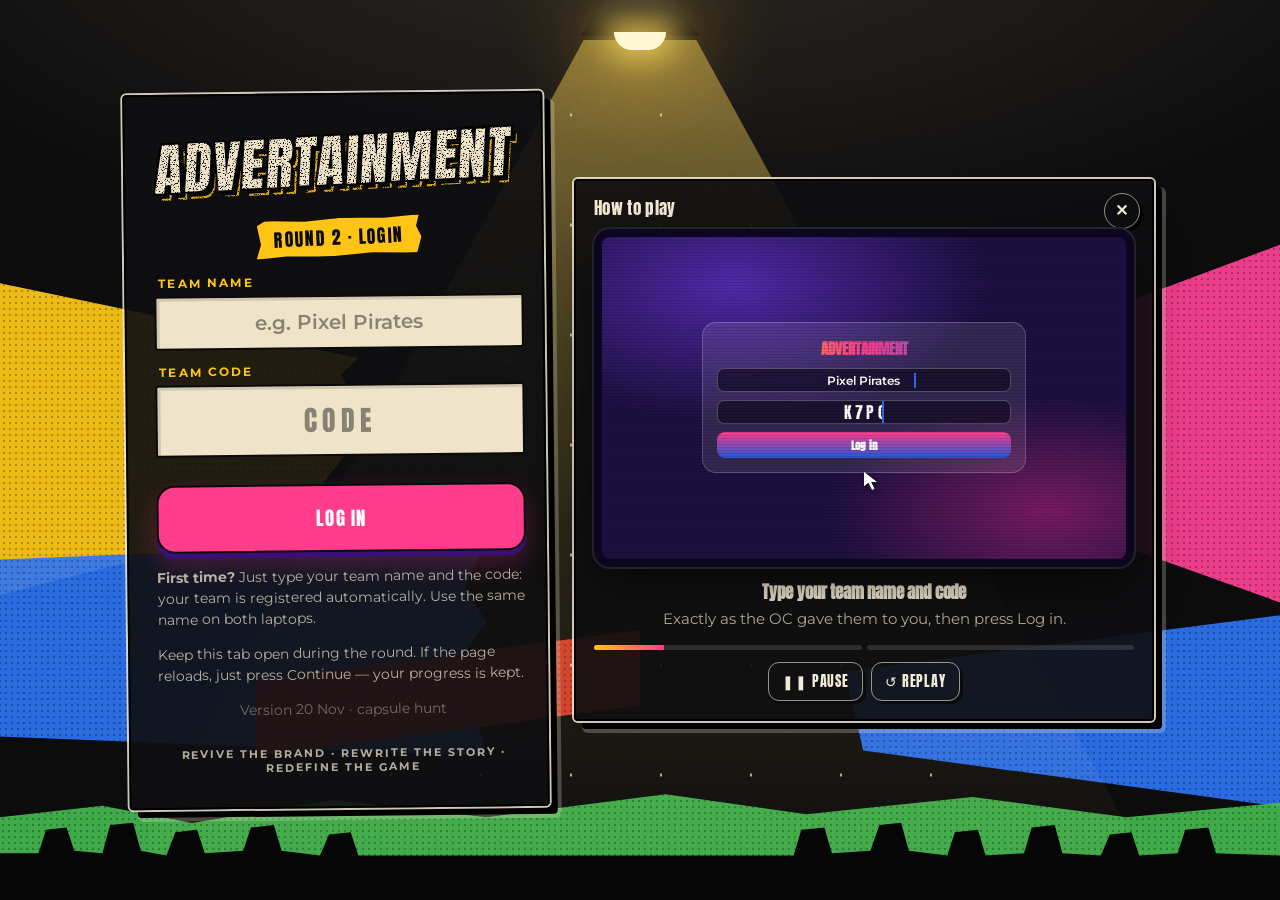
==== commit 72f81056: "v22: design laptop opens straight on the slides (no Deck plan pop-up), readable look names, a/an fix" ====
--- a/index.html
+++ b/index.html
@@ -1703,6 +1703,10 @@
 
 /* v21 ready backgrounds */
 .gbgg{display:grid;grid-template-columns:repeat(3,1fr);gap:6px;margin:6px 0 10px}.gbgb{aspect-ratio:16/9;border-radius:8px;border:1px solid rgba(255,255,255,.2);padding:0;position:relative;overflow:hidden;box-shadow:none;cursor:pointer;text-transform:none;letter-spacing:0}.gbgb span{position:absolute;left:4px;bottom:3px;font:600 10.5px var(--fb);color:#fff;text-shadow:0 1px 2px #000}.gbgb:hover{outline:2px solid #ffd60a}.gpov button{font-size:11.5px;padding:6px 4px}
+
+/* v22: readable look names and Deck plan button */
+.gbth b{color:#fff!important;opacity:1!important}
+#gtask{color:#111!important;opacity:1!important}
 </style></head><body class="nocopy">
 <div id="city" aria-hidden="true"><i></i><i></i><i></i><span class="wg wy"></span><span class="wg wp"></span><span class="wg wb"></span><span class="wg wbr"></span><span class="wg wr"></span><span class="wg wg2"></span><div class="lampw"><div class="cone"></div><div class="dust"></div><div class="lamp"></div><div class="bulb"></div></div><div class="crowd"></div>
 <svg class="doodle d1" viewBox="0 0 120 120"><path d="M60 8 L68 50 L112 60 L68 70 L60 112 L52 70 L8 60 L52 50 Z"/></svg>
@@ -2071,7 +2075,7 @@
 const NROOM=ROOM+'-notes';
 const SROOM=ROOM+'-subs',SIDX=ROOM+'-subidx';   // design submissions: full pictures, and a light index for the OC list   // team notes and sketches live here, apart from the game data
 const PAIRS=[{"n": 1, "brand": "Micromax", "product": "Toys", "city": "Ahmedabad", "alt": ["ahmedabad", "amdavad"], "lid": ["Micromax was a popular Indian budget mobile brand, sold widely through small mobile shops. It later lost its place as bigger phone brands grew.", "Imagine Micromax relaunched as a toys brand."], "fail": [{"paper": "Market Times Daily", "date": "2008", "hd": "Micromax starts selling its own phones", "body": "A Delhi technology company launches cheap phones with big batteries and two SIM slots, sold through small mobile shops."}, {"paper": "The Business Ledger", "date": "2014", "hd": "Micromax becomes one of India’s top phone sellers", "body": "Low prices and huge ad budgets take the brand to the top of the Indian market."}, {"paper": "The Morning Herald", "date": "2015–2017", "hd": "Chinese phone brands push Micromax aside", "body": "Rivals offer better phones at similar prices, sell online and spend more. Micromax’s share falls fast and buyers stop asking for it."}], "comps": [{"no": 1, "name": "The Faces", "at": "0:00", "items": [{"id": "11", "type": "Voice note", "src": "Saved on a mother's phone", "body": ["“Diwali is coming and the relatives arrive. I want something that isn't a screen for the children, and not plastic that smells.”"], "d": 1}, {"id": "12", "type": "Gift tag", "src": "Tied to a present", "body": ["To Aarya, age 6. From Dadi. ₹499."], "d": 1}, {"id": "13", "type": "Overheard", "src": "In a living room", "body": ["Visiting cousin: “Aunty, what do we do now?”", "Mother: “They get bored in an hour. Every time.”"], "d": 1}, {"id": "14", "type": "Fridge rule list", "src": "Written by a mother", "body": ["Weekdays: 1 hour of screen time. Weekends: 2. “Building blocks and puzzles don’t count.”"], "d": 1}, {"id": "15", "type": "Grandfather's remark", "src": "At a toy shop", "body": ["“In my day a toy was a top and a string. Now every toy needs batteries and an app.”"], "d": 1}, {"id": "16", "type": "Toy-box label", "src": "Kept by a mother", "body": ["“Made of wood. Safe paint. 3+ years.”", "“Still with us after two children.”"], "d": 1}, {"id": "17", "type": "Teacher's note", "src": "Kindergarten diary", "body": ["Children who build with blocks explain their ideas better in class."], "d": 1}, {"id": "18", "type": "Uncle's message", "src": "Family group", "body": ["“Sending a gift for Aarya's birthday.”", "“Tell me what isn't plastic junk.”"], "d": 1}, {"id": "19", "type": "Working father's remark", "src": "At the school gate", "body": ["“I get 20 minutes with my son at night.", "I want a toy we can play together.”"], "d": 1}, {"id": "20", "type": "Nursery diary", "src": "Play school, room 2", "body": ["The cardboard box was more popular than the toy inside it. Again."], "d": 1}, {"id": "A", "type": "Sketchbook", "src": "From our customer’s week", "body": ["“Mrs Iyer’s 2BHK: yellow kitchen, a reading corner for her son.”", "“Mr Thomas’s flat: pooja room near the balcony.”"], "d": 1}, {"id": "B", "type": "Screen-time report", "src": "From our customer’s week", "body": ["No. 1 app: the pink-and-orange camera icon.", "No. 2, far behind: the red play button."], "d": 1}, {"id": "C", "type": "Phone note", "src": "From our customer’s week", "body": ["“Bought the ₹150 one twice last year. Never again.”", "“Check the warranty first.”"], "d": 1}, {"id": "D", "type": "Fridge door", "src": "From our customer’s week", "body": ["A playschool notice: “Nursery A: bring one toy from home on Friday.”", "Only one child’s name on the pick-up card."], "d": 1}, {"id": "E", "type": "Windscreen", "src": "From our customer’s week", "body": ["A parking sticker for the society basement.", "SMS: “FASTag recharged: ₹500.”"], "d": 1}, {"id": "F", "type": "Office badge", "src": "From our customer’s week", "body": ["Never needed one: every meeting this week happened at the dining table."], "d": 1}]}, {"no": 2, "name": "The Noise", "at": "0:07", "items": [{"id": "21", "type": "Screenshot", "src": "A rival's unboxing video", "body": ["CartoonVerse: licensed characters, 4 million views. Comment: “My kid wants only the cartoon ones.”"], "d": 1}, {"id": "22", "type": "Old shop banner", "src": "From a mobile shop", "body": ["“A phone in every hand.” Parent in a focus group: “Micromax? The phone people? For toys?”"], "d": 1}, {"id": "23", "type": "Calendar page", "src": "Circled", "body": ["Diwali, birthdays and school holidays are circled. Notes: gifts spike. Parents stock up weeks ahead."], "d": 1}, {"id": "24", "type": "Unboxing video comment", "src": "On a kids' channel", "body": ["“My son watches toy videos more than he plays with toys.” “Make a toy that is better than the video.”"], "d": 1}, {"id": "25", "type": "Old phone ad", "src": "From a 2013 newspaper", "body": ["A young man holds up a big-screen phone: “Nothing like anything.” Note: “My first phone, I loved it.”"], "d": 1}, {"id": "26", "type": "Festival photo", "src": "Uttarayan rooftop", "body": ["Three generations flying kites.", "Caption: “No screens today.”"], "d": 1}, {"id": "27", "type": "Instagram poll", "src": "A Ahmedabad page", "body": ["“Do you buy toys without screens for your child?”", "27,000 people voted. 4 out of every 9 said yes.", "Of the people who said yes, 1 in 3 also shared the poll.", "Posted 3 days ago."], "d": 1}, {"id": "28", "type": "Creator profile", "src": "Amdavad Mom Notes, a Ahmedabad parenting creator", "body": ["Followers: 180K. Engagement: 6%.", "Rate: ₹2,000 per post for every 60K followers.", "The creator’s agency adds a flat fee of ₹1,000 to every post.", "Offer: 1 free post for every 3 paid posts."], "d": 1}, {"id": "29", "type": "Media quote", "src": "An outdoor ad agency, Ahmedabad", "body": ["Station billboard: ₹48,000 a week.", "Bus-shelter posters: ₹4,000 each per week, sold only in packs of 4.", "Auto-rickshaw back panels: ₹900 each per month."], "d": 1}, {"id": "30", "type": "Launch budget memo", "src": "The new owners", "body": ["Launch budget: ₹84,000.", "Half of it goes to creators.", "A quarter of it goes to posters.", "Whatever is left pays for the launch party."], "d": 1}]}, {"no": 3, "name": "The Shelves", "at": "0:14", "items": [{"id": "31", "type": "Shop ledger", "src": "Toy shop", "body": ["Toys priced ₹100 to ₹2,000. Toy shops, bookshops and kids' clothing stores are where families look. Online sellers undercut on discounts."], "d": 1}, {"id": "32", "type": "Price tag", "src": "Peeled off a box", "body": ["“50% OFF” on a marketplace listing for the same category."], "d": 1}, {"id": "33", "type": "Hand-drawn map", "src": "Ahmedabad", "body": ["A major trading city. The old-city markets are crowded and full of shops selling gifts and festival goods."], "d": 1}, {"id": "34", "type": "Shelf note", "src": "Toy store in a mall", "body": ["“Kids pull parents to the eye-level shelf. Anything up high doesn’t sell.”"], "d": 1}, {"id": "35", "type": "Kite market note", "src": "Uttarayan week", "body": ["“In January everything in the old city is about kites. Toy shops sell kites, spools and caps.”"], "d": 1}, {"id": "36", "type": "Map note", "src": "Old city", "body": ["Manek Chowk night market.", "A toy lane near Raipur Gate: 40 shops, ₹50 to ₹1,500."], "d": 1}, {"id": "37", "type": "Pharmacy counter note", "src": "Neighbourhood chemist", "body": ["Small toys at the counter. Crying children calm down, parents buy."], "d": 1}, {"id": "38", "type": "Stationery shop note", "src": "Return gifts", "body": ["Birthday return gifts: 20 pieces at a time, under ₹100 each."], "d": 1}, {"id": "39", "type": "Mall sign", "src": "Play zone", "body": ["Play zone ₹300 an hour. Toy shop next door."], "d": 1}, {"id": "40", "type": "Online listing", "src": "Building blocks ₹799, 4.6 stars", "body": ["“Made in Gujarat.” “Grandparents' favourite.”"], "d": 1}]}], "anag": "DHAAADOEYCBM", "fk": 3, "cust": {"o": ["Krupa Shah, 31. Interior designer who works from home."], "r": 0, "ev": []}, "who": {"c": [{"name": "Krupa Shah", "age": 31, "line": "Interior designer who works from home."}], "r": 0}, "per": {"name": "Krupa Shah", "age": 31, "job": "Interior designer who works from home", "home": "Lives in Prahlad Nagar with her husband and their 4-year-old daughter", "money": "Household income about ₹1.4 lakh a month. Spends up to ₹1,200 on a toy", "day": "Client calls in the morning, playschool pick-up at noon, drawings at night", "needs": ["Toys without screens", "No smelly plastic, safe paint", "Toys that last for years"], "pains": ["Toys break in a week", "Everything in the shop has a battery and a screen", "Cheap paint chips off"], "media": "Parenting reels on Instagram", "shop": "Online, after reading reviews", "quote": "I want a toy she will give to her own child one day."}, "vq": ["Dial 1 · Clue #27. How many thousand people said yes but did NOT share the poll?", "Dial 2 · Clue #28. What does ONE paid post cost us in total, in thousands of rupees?", "Dial 3 · Clue #29. One week on the station billboard costs the same as how many packs of bus-shelter posters?", "Dial 4 · Clues #28 and #30. Counting the free ones, how many posts will the creator budget get us?", "Dial 5 · Clues #29 and #30. How many bus-shelter posters can the poster budget put up for one week?"], "vc": "87384", "pq": [], "grid": null, "pc": {"cards": [{"name": "Shruti Vyas", "lines": ["Always picks the cheapest option that works.", "Spends most of their phone time on YouTube.", "Drives their own car everywhere.", "Designs the insides of company offices.", "Has two children in school and a partner at home.", "Keeps a strict 9-to-6 and switches off after."]}, {"name": "Riddhi Shah", "lines": ["Designs the insides of people’s homes.", "Has a car and drives it daily.", "Lives with their partner and a 4-year-old.", "Buys the one that lasts, even if it costs more.", "Works from home and sets their own hours.", "Spends most of their phone time on YouTube."]}, {"name": "Ruchi Thakkar", "lines": ["Has two children in school and a partner at home.", "Designs the insides of company offices.", "Pays more once rather than buying cheap twice.", "Watches long YouTube videos before buying anything.", "Drives their own car everywhere.", "Works fixed office hours and logs off on time."]}, {"name": "Krupa Shah", "lines": ["Has a car and drives it daily.", "Has no office to go to.", "Spends most of their phone time on Instagram reels.", "Designs the insides of people’s homes.", "Has a partner and one child in playschool.", "Buys the one that lasts, even if it costs more."]}, {"name": "Nirali Parikh", "lines": ["Spends most of their phone time on YouTube.", "Designs the insides of people’s homes.", "Pays more once rather than buying cheap twice.", "Works fixed office hours and logs off on time.", "Books a cab for every trip.", "Lives with their partner and two school-going children."]}, {"name": "Foram Desai", "lines": ["Works fixed office hours and logs off on time.", "Always picks the cheapest option that works.", "Books a cab for every trip.", "Designs the insides of company offices.", "Can scroll reels for hours.", "Has a partner and one child in playschool."]}, {"name": "Megha Gandhi", "lines": ["Never drives; always takes a cab.", "Can scroll reels for hours.", "Pays more once rather than buying cheap twice.", "Designs the insides of people’s homes.", "Has no office to go to.", "Lives with their partner and a 4-year-old."]}, {"name": "Hetal Mehta", "lines": ["Lives with their partner and two school-going children.", "Designs the insides of company offices.", "Books a cab for every trip.", "Has no office to go to.", "Spends most of their phone time on YouTube.", "Always picks the cheapest option that works."]}, {"name": "Khushbu Joshi", "lines": ["Has a car and drives it daily.", "Spends most of their phone time on Instagram reels.", "Pays more once rather than buying cheap twice.", "Designs the insides of company offices.", "Lives with their partner and a 4-year-old.", "Works from home and sets their own hours."]}, {"name": "Jinal Modi", "lines": ["Buys whatever costs least.", "Books a cab for every trip.", "Lives with their partner and two school-going children.", "Works fixed office hours and logs off on time.", "Designs the insides of company offices.", "Spends most of their phone time on Instagram reels."]}, {"name": "Payal Trivedi", "lines": ["Watches long YouTube videos before buying anything.", "Works fixed office hours and logs off on time.", "Has two children in school and a partner at home.", "Never drives; always takes a cab.", "Designs the insides of people’s homes.", "Buys whatever costs least."]}, {"name": "Dhara Patel", "lines": ["Has a car and drives it daily.", "Has a partner and one child in playschool.", "Designs the insides of people’s homes.", "Can scroll reels for hours.", "Always picks the cheapest option that works.", "Works from home and sets their own hours."]}], "ans": 3}}, {"n": 2, "brand": "Celkon", "product": "Honey", "city": "Bhubaneswar", "alt": ["bhubaneshwar", "bhubaneswar", "bhubneshwar"], "lid": ["Celkon was a budget mobile brand from the days when a phone shop sat on every street corner. It later faded.", "Imagine Celkon relaunched as a honey brand."], "fail": [{"paper": "Market Times Daily", "date": "2009", "hd": "Celkon launches budget phones from Hyderabad", "body": "The new brand sells low-cost phones through local shops in South India."}, {"paper": "The Business Ledger", "date": "2015", "hd": "Celkon opens its first factory in Telangana", "body": "The company bets on making its own phones in India."}, {"paper": "The Morning Herald", "date": "Late 2010s", "hd": "Celkon fades as bigger brands take over", "body": "Without new ideas or enough money to compete, its phones and tablets slowly disappear from shops."}], "comps": [{"no": 1, "name": "The Faces", "at": "0:00", "items": [{"id": "11", "type": "Voice note", "src": "Saved by a shopper", "body": ["“I read every label. Honey with sugar syrup in it? Never again.”"], "d": 1}, {"id": "12", "type": "Grandmother's kitchen note", "src": "On a jar lid", "body": ["Honey with ginger for the cough. Always from the same trusted place."], "d": 1}, {"id": "13", "type": "Gift list", "src": "Sticky note", "body": ["Housewarming gift for Meera: something local, with a story. Budget ₹300 to ₹800."], "d": 1}, {"id": "14", "type": "Morning routine card", "src": "On a kitchen wall", "body": ["“6 am: warm water, lemon and 1 spoon of honey. Walk to the temple. Then tea.”"], "d": 1}, {"id": "15", "type": "Gym chat", "src": "Morning batch", "body": ["“Swapped sugar for honey in my oats.”", "“Which brand though? Half of them are syrup.”"], "d": 1}, {"id": "16", "type": "Pharmacist’s remark", "src": "At the chemist counter", "body": ["“People ask me if honey is safe for a cough. Then they ask which one is real.”"], "d": 1}, {"id": "17", "type": "Trainer's message", "src": "Gym chat", "body": ["“Pre-workout: banana and honey.”", "“Clients keep asking me which honey is real.”"], "d": 1}, {"id": "18", "type": "New mother's note", "src": "Notebook", "body": ["Doctor said no honey for the baby before 1 year.", "For me: honey in warm milk every night."], "d": 1}, {"id": "19", "type": "Office chat", "src": "IT park team", "body": ["“Green tea and honey at 4 pm keeps me away from samosas.”"], "d": 1}, {"id": "20", "type": "Honey collector's remark", "src": "Forest cooperative", "body": ["“We climb the trees at night with smoke. Our honey is real.", "The middleman pays us ₹200 a kilo.”"], "d": 1}, {"id": "A", "type": "Keys", "src": "From our customer’s week", "body": ["A helmet hook by the door. A fuel receipt: ₹200, every 4 days.", "The cab app was deleted months ago."], "d": 1}, {"id": "B", "type": "Coat pocket", "src": "From our customer’s week", "body": ["A list: “Paracetamol 650: 400 strips. Check every expiry date.”", "Name tag: “Dispensary counter”."], "d": 1}, {"id": "C", "type": "Browser history", "src": "From our customer’s week", "body": ["“full review”, “part 2”, “watch till the end”, “unboxing”.", "Most-used app: the red play button. The camera-icon app was deleted in March."], "d": 1}, {"id": "D", "type": "Roster", "src": "From our customer’s week", "body": ["This week: nights. Next week: days. Week after: nights again."], "d": 1}, {"id": "E", "type": "Shopping filter", "src": "From our customer’s week", "body": ["“Sort by: Price, high to low.”", "Bought the very first result. Every time."], "d": 1}, {"id": "F", "type": "School diary", "src": "From our customer’s week", "body": ["“Parent–teacher meeting on Saturday. Please bring both report cards: Class 4 and Class 6.”"], "d": 1}]}, {"no": 2, "name": "The Noise", "at": "0:07", "items": [{"id": "21", "type": "Jar labels", "src": "Three jars side by side", "body": ["“100% pure.” “Boosts immunity.” “Doctor approved.” Three different brands, the same words."], "d": 1}, {"id": "22", "type": "Focus-group transcript", "src": "Page 2", "body": ["Participant 2: “They all say pure. I trust none.”", "Participant 5: “I'd trust a photo of the person who gathered it.”"], "d": 1}, {"id": "23", "type": "Comment thread", "src": "Under a cooking reel", "body": ["“Honey in my chai instead of sugar.” / “Same, but which brand? They all taste like syrup.”"], "d": 1}, {"id": "24", "type": "Fact-check post", "src": "On a consumer page", "body": ["“Lab test: 7 of 10 honey brands failed purity checks.” 11K shares. Comments: “Who do we trust now?”"], "d": 1}, {"id": "25", "type": "Temple fair photo", "src": "Caption by a tourist", "body": ["“Fresh honeycomb sold at the fair, the bees still buzzing around the stall!”"], "d": 1}, {"id": "26", "type": "Old phone ad", "src": "Bright yellow poster", "body": ["“Dual SIM for every pocket.”", "Comment: “Cheap phone, lasted forever.”"], "d": 1}, {"id": "27", "type": "Instagram poll", "src": "A Bhubaneswar page", "body": ["“Do you check if your honey is pure?”", "27,000 people voted. 4 out of every 9 said yes.", "Of the people who said yes, 1 in 3 also shared the poll.", "Posted 3 days ago."], "d": 1}, {"id": "28", "type": "Creator profile", "src": "Bhubaneswar Health Bites, a Bhubaneswar health creator", "body": ["Followers: 180K. Engagement: 6%.", "Rate: ₹2,000 per post for every 60K followers.", "The creator’s agency adds a flat fee of ₹1,000 to every post.", "Offer: 1 free post for every 3 paid posts."], "d": 1}, {"id": "29", "type": "Media quote", "src": "An outdoor ad agency, Bhubaneswar", "body": ["Station billboard: ₹48,000 a week.", "Bus-shelter posters: ₹4,000 each per week, sold only in packs of 4.", "Auto-rickshaw back panels: ₹900 each per month."], "d": 1}, {"id": "30", "type": "Launch budget memo", "src": "The new owners", "body": ["Launch budget: ₹84,000.", "Half of it goes to creators.", "A quarter of it goes to posters.", "Whatever is left pays for the launch party."], "d": 1}]}, {"no": 3, "name": "The Shelves", "at": "0:14", "items": [{"id": "31", "type": "Shop ledger", "src": "Grocer", "body": ["Honey ranges ₹150 to ₹800. Supermarkets and marketplaces sell the most. Organic stores and neighbourhood grocers attract label-readers."], "d": 1}, {"id": "32", "type": "Hand-drawn map", "src": "Bhubaneswar", "body": ["A temple city. Tourists stop at handicraft emporiums to buy Odisha crafts, including tribal-craft goods."], "d": 1}, {"id": "33", "type": "Review screenshot", "src": "Marketplace", "body": ["“Crystallised after two weeks. Is this real?” 3 stars."], "d": 1}, {"id": "34", "type": "Shelf note", "src": "Organic store", "body": ["“Customers ask where the honey is from. A story on the label sells better than a discount.”"], "d": 1}, {"id": "35", "type": "Price sticker", "src": "Supermarket", "body": ["250 g jar ₹180. Squeeze bottle ₹220. Wild forest honey ₹450. A note: “forest honey sells to tourists”."], "d": 1}, {"id": "36", "type": "Organic store note", "src": "Saheed Nagar", "body": ["Customers pay ₹100 more if the farm's name is on the label."], "d": 1}, {"id": "37", "type": "Airport shop note", "src": "Gifts of Odisha shelf", "body": ["“Tourists want small jars under ₹500.”"], "d": 1}, {"id": "38", "type": "Gym counter note", "src": "Billing desk", "body": ["Protein bars and honey sachets next to the bill counter."], "d": 1}, {"id": "39", "type": "Craft market note", "src": "Ekamra Haat", "body": ["Forest produce stalls sell out by evening at the weekend market."], "d": 1}, {"id": "40", "type": "Marketplace screenshot", "src": "Raw forest honey 500 g ₹399", "body": ["“Tastes like my village.” 4.7 stars."], "d": 1}]}], "anag": "SYBHAUBEWGNRA", "fk": 2, "cust": {"o": ["Subhashree Mohanty, 36. Pharmacist at a city hospital."], "r": 0, "ev": []}, "who": {"c": [{"name": "Subhashree Mohanty", "age": 36, "line": "Pharmacist at a city hospital."}], "r": 0}, "per": {"name": "Subhashree Mohanty", "age": 36, "job": "Pharmacist at a city hospital", "home": "Lives in Saheed Nagar with her husband and two children", "money": "Earns about ₹45,000 a month. Pays extra for products she trusts", "day": "Rotating shifts at the hospital dispensary, school runs on off days", "needs": ["Honey that is really pure", "A label she can check", "Something healthy for the children"], "pains": ["Fake honey scares her", "Labels hide sugar syrup", "Big brands taste the same as syrup"], "media": "YouTube explainers", "shop": "Trusted chemists and organic stores", "quote": "I read the back of the pack before the front."}, "vq": ["Dial 1 · Clue #27. How many thousand people said yes but did NOT share the poll?", "Dial 2 · Clue #28. What does ONE paid post cost us in total, in thousands of rupees?", "Dial 3 · Clue #29. One week on the station billboard costs the same as how many packs of bus-shelter posters?", "Dial 4 · Clues #28 and #30. Counting the free ones, how many posts will the creator budget get us?", "Dial 5 · Clues #29 and #30. How many bus-shelter posters can the poster budget put up for one week?"], "vc": "87384", "pq": [], "grid": null, "pc": {"cards": [{"name": "Sasmita Das", "lines": ["Rides a two-wheeler everywhere.", "Only buys top-of-the-range.", "Works as a pharmacist at a hospital.", "Works rotating shifts: days one week, nights the next.", "Married, and it is just the two of them at home.", "Watches long YouTube videos before buying anything."]}, {"name": "Swagatika Rout", "lines": ["Lives with their partner. No kids yet.", "Always buys the most expensive version.", "Has a different shift every week.", "Never drives; always takes a cab.", "Can scroll reels for hours.", "Works as a pharmacist at a hospital."]}, {"name": "Ananya Nayak", "lines": ["Spends most of their phone time on YouTube.", "Works as a nurse at a hospital.", "Has two children in school and a partner at home.", "Never drives; always takes a cab.", "Never the cheapest, never the costliest: always something in between.", "Keeps a strict 9-to-6 and switches off after."]}, {"name": "Sonali Pradhan", "lines": ["Can scroll reels for hours.", "Picks the mid-priced option: good-looking, but never the costliest.", "Lives with their partner and two school-going children.", "Keeps a strict 9-to-6 and switches off after.", "Books a cab for every trip.", "Works as a nurse at a hospital."]}, {"name": "Monalisa Behera", "lines": ["Works as a nurse at a hospital.", "Works fixed office hours and logs off on time.", "Never drives; always takes a cab.", "Can scroll reels for hours.", "Lives with their partner. No kids yet.", "Always buys the most expensive version."]}, {"name": "Subhashree Mohanty", "lines": ["Rides a two-wheeler everywhere.", "Works as a pharmacist at a hospital.", "Watches long YouTube videos before buying anything.", "Has two children in school and a partner at home.", "Only buys top-of-the-range.", "Has a different shift every week."]}, {"name": "Smruti Panda", "lines": ["Spends most of their phone time on Instagram reels.", "Lives with their partner. No kids yet.", "Zips around on their own scooter.", "Works as a nurse at a hospital.", "Picks the mid-priced option: good-looking, but never the costliest.", "Works fixed office hours and logs off on time."]}, {"name": "Pragyan Patnaik", "lines": ["Married, and it is just the two of them at home.", "Can scroll reels for hours.", "Never the cheapest, never the costliest: always something in between.", "Keeps a strict 9-to-6 and switches off after.", "Books a cab for every trip.", "Works as a pharmacist at a hospital."]}, {"name": "Itishree Sahoo", "lines": ["Picks the mid-priced option: good-looking, but never the costliest.", "Works rotating shifts: days one week, nights the next.", "Can scroll reels for hours.", "Works as a nurse at a hospital.", "Married, and it is just the two of them at home.", "Never drives; always takes a cab."]}, {"name": "Priyanka Swain", "lines": ["Watches long YouTube videos before buying anything.", "Always buys the most expensive version.", "Has a different shift every week.", "Has two children in school and a partner at home.", "Rides a two-wheeler everywhere.", "Works as a nurse at a hospital."]}, {"name": "Rashmi Jena", "lines": ["Works as a pharmacist at a hospital.", "Picks the mid-priced option: good-looking, but never the costliest.", "Has a different shift every week.", "Rides a two-wheeler everywhere.", "Spends most of their phone time on YouTube.", "Lives with their partner and two school-going children."]}, {"name": "Lipsa Mishra", "lines": ["Works as a pharmacist at a hospital.", "Rides a two-wheeler everywhere.", "Spends most of their phone time on YouTube.", "Only buys top-of-the-range.", "Lives with their partner and two school-going children.", "Keeps a strict 9-to-6 and switches off after."]}], "ans": 5}}, {"n": 3, "brand": "Dyanora", "product": "Skin care", "city": "Madurai", "alt": ["madurai"], "lid": ["Dyanora was a television brand from the days of box TVs, familiar in many homes before it faded.", "Imagine Dyanora relaunched as a skin care brand."], "fail": [{"paper": "Market Times Daily", "date": "1973", "hd": "Dynavision is set up in Tamil Nadu", "body": "A joint venture with the state industrial body starts making TV sets under the name Dyanora."}, {"paper": "The Business Ledger", "date": "1982", "hd": "Dyanora brings out a colour TV", "body": "The year of the Asian Games, when many Indian homes buy their first TV. Its jingle: “Keep in touch.”"}, {"paper": "The Morning Herald", "date": "1990s", "hd": "Foreign TV brands flood the market", "body": "After the economy opens up, Sony, Philips, Samsung and LG arrive. Dyanora stops making TVs in the mid-1990s."}], "comps": [{"no": 1, "name": "The Faces", "at": "0:00", "items": [{"id": "11", "type": "Voice note", "src": "Saved by a shopkeeper", "body": ["“My hands are in water all day. By night they feel tight and dry. I dab on whatever is near the sink.”"], "d": 1}, {"id": "12", "type": "Staff-room note", "src": "From a teacher", "body": ["Chalk dust all day. By evening my hands feel like paper."], "d": 1}, {"id": "13", "type": "Hostel shelf list", "src": "Taped inside a cupboard", "body": ["Face wash ₹90. Cream ₹150. Basics only. Total under ₹200."], "d": 1}, {"id": "14", "type": "Kitchen helper's note", "src": "Hotel staff room", "body": ["“200 plates every night. Soap, hot water, steel scrubber. My hands crack and sting.”"], "d": 1}, {"id": "15", "type": "Flower seller's remark", "src": "At the temple market", "body": ["“From 4 am I tie jasmine strings. Thread cuts the fingers. Nobody makes a cream for us.”"], "d": 1}, {"id": "16", "type": "Garland seller’s note", "src": "Shop ledger", "body": ["Hands washed 40 times a day. Cream bought: none."], "d": 1}, {"id": "17", "type": "Auto driver's remark", "src": "At the stand", "body": ["“Sun all day, wind all day. My face is like leather.”"], "d": 1}, {"id": "18", "type": "IT employee's chat", "src": "Office group", "body": ["“AC all day dries my skin.”", "“Same. Cream in my drawer, never remember to use it.”"], "d": 1}, {"id": "19", "type": "Nurse's note", "src": "Ward duty", "body": ["I wash my hands 60 times a shift. They crack by Friday."], "d": 1}, {"id": "20", "type": "Grandmother's remark", "src": "At home", "body": ["“Coconut oil for everything. But my granddaughter wants something that doesn't smell.”"], "d": 1}, {"id": "A", "type": "Gym card", "src": "From our customer’s week", "body": ["Every check-in this month is stamped while it is still dark outside.", "Lights out by 10."], "d": 1}, {"id": "B", "type": "Price app", "src": "From our customer’s week", "body": ["Alert: “Price dropped by ₹4. This is now the lowest price anywhere!”", "Bought within 1 minute."], "d": 1}, {"id": "C", "type": "Purse", "src": "From our customer’s week", "body": ["A slip with three auto drivers’ numbers: “Raju: market. Ramesh: temple.”", "Has never waited at a bus stop."], "d": 1}, {"id": "D", "type": "Hands", "src": "From our customer’s week", "body": ["A needle and a ball of thread in her bag.", "Note: “Market at 4:30 am. Wedding order: 40 strings, jasmine only.”"], "d": 1}, {"id": "E", "type": "School diary", "src": "From our customer’s week", "body": ["“Parent–teacher meeting on Saturday. Please bring both report cards: Class 4 and Class 6.”"], "d": 1}, {"id": "F", "type": "TV remote", "src": "From our customer’s week", "body": ["The volume button is worn out. A channel guide has 8 pm circled in red.", "Phone data used this month: 1.2 GB. “Videos eat my data.”"], "d": 1}]}, {"no": 2, "name": "The Noise", "at": "0:07", "items": [{"id": "21", "type": "Screenshot", "src": "A rival's ad", "body": ["DermaCare: a dermatologist in a white coat and before-and-after photos. Comments: “Same photos in every ad.” “Anything that promises to repair makes me suspicious.”"], "d": 1}, {"id": "22", "type": "Old poster", "src": "From a living-room wall", "body": ["A family on a sofa, a glowing screen, the evening hour when work is done. The old brand belonged to that quiet time."], "d": 1}, {"id": "23", "type": "Mirror sticky", "src": "Beside a sink", "body": ["After washing up. Lamp on. Two minutes."], "d": 1}, {"id": "24", "type": "Overheard", "src": "At a supermarket", "body": ["“Why are all hand creams in pink tubes? My father needs one too.”"], "d": 1}, {"id": "25", "type": "Old TV jingle", "src": "Typed in a comment", "body": ["“Keep in touch…” the old TV jingle. Reply: “Keep in SOFT touch would be a funny ad 😂”"], "d": 1}, {"id": "26", "type": "Overheard", "src": "Outside a chemist", "body": ["“Men don’t use cream.” / “My father’s hands are cracked like a dry field. He needs it most.”"], "d": 1}, {"id": "27", "type": "Instagram poll", "src": "A Madurai page", "body": ["“Do your hands get dry at work?”", "27,000 people voted. 4 out of every 9 said yes.", "Of the people who said yes, 1 in 3 also shared the poll.", "Posted 3 days ago."], "d": 1}, {"id": "28", "type": "Creator profile", "src": "Madurai Market Stories, a Madurai lifestyle creator", "body": ["Followers: 180K. Engagement: 6%.", "Rate: ₹2,000 per post for every 60K followers.", "The creator’s agency adds a flat fee of ₹1,000 to every post.", "Offer: 1 free post for every 3 paid posts."], "d": 1}, {"id": "29", "type": "Media quote", "src": "An outdoor ad agency, Madurai", "body": ["Station billboard: ₹48,000 a week.", "Bus-shelter posters: ₹4,000 each per week, sold only in packs of 4.", "Auto-rickshaw back panels: ₹900 each per month."], "d": 1}, {"id": "30", "type": "Launch budget memo", "src": "The new owners", "body": ["Launch budget: ₹84,000.", "Half of it goes to creators.", "A quarter of it goes to posters.", "Whatever is left pays for the launch party."], "d": 1}]}, {"no": 3, "name": "The Shelves", "at": "0:14", "items": [{"id": "31", "type": "Shop ledger", "src": "Chemist", "body": ["Skin care costs ₹50 to ₹1,500. Hand cream moves slowly in summer and quickly in winter. Chemists, general stores and cosmetic shops are the first stops."], "d": 1}, {"id": "32", "type": "Shelf note", "src": "Supermarket", "body": ["Supermarkets and online stores compete on price. A new brand has to earn trust first."], "d": 1}, {"id": "33", "type": "Hand-drawn map", "src": "Madurai", "body": ["A Tamil Nadu temple city with busy flower and cloth markets."], "d": 1}, {"id": "34", "type": "Price sticker", "src": "Chemist", "body": ["Hand cream 50 g ₹99. Pump 200 ml ₹249. Medicated ₹180. A note: “₹99 tubes sell to working women”."], "d": 1}, {"id": "35", "type": "Shelf note", "src": "Temple-street store", "body": ["“Pilgrims buy small things near the bill counter: comb, cream, kumkum.”"], "d": 1}, {"id": "36", "type": "Temple market note", "src": "Around the temple", "body": ["Small shops sell flowers, bangles and creams to pilgrims."], "d": 1}, {"id": "37", "type": "Chemist's note", "src": "Town Hall Road", "body": ["“Medicated hand creams sell to cooks and cleaners.”"], "d": 1}, {"id": "38", "type": "Hostel shop note", "src": "Women's hostel", "body": ["Small tubes under ₹100 sell every week."], "d": 1}, {"id": "39", "type": "Salon note", "src": "Neighbourhood salon", "body": ["Hand care added to manicures. “Customers ask for a take-home tube.”"], "d": 1}, {"id": "40", "type": "Quick-commerce screenshot", "src": "Hand cream in 15 minutes", "body": ["4.3 stars. “Came before my shift.”"], "d": 1}]}], "anag": "OBIAUDHMRA", "fk": 3, "cust": {"o": ["Selvi Murugan, 40. Strings jasmine garlands at the flower market."], "r": 0, "ev": []}, "who": {"c": [{"name": "Selvi Murugan", "age": 40, "line": "Strings jasmine garlands at the flower market."}], "r": 0}, "per": {"name": "Selvi Murugan", "age": 40, "job": "Strings jasmine garlands at the flower market", "home": "Lives in Anna Nagar with her husband and two children", "money": "Earns about ₹15,000 a month. Spends up to ₹120 on a cream", "day": "Market at 4:30 am, garlands till noon, home by 2", "needs": ["A cream that heals cracked fingertips", "Not greasy, so flowers stay clean", "A price she can afford"], "pains": ["Needles and thread cut her fingers", "Creams are oily and stain the flowers", "Big brands are for “soft city hands”"], "media": "Tamil TV serials", "shop": "The chemist near the market", "quote": "My hands make the city smell good. Who takes care of them?"}, "vq": ["Dial 1 · Clue #27. How many thousand people said yes but did NOT share the poll?", "Dial 2 · Clue #28. What does ONE paid post cost us in total, in thousands of rupees?", "Dial 3 · Clue #29. One week on the station billboard costs the same as how many packs of bus-shelter posters?", "Dial 4 · Clues #28 and #30. Counting the free ones, how many posts will the creator budget get us?", "Dial 5 · Clues #29 and #30. How many bus-shelter posters can the poster budget put up for one week?"], "vc": "87384", "pq": [], "grid": null, "pc": {"cards": [{"name": "Karpagam Selvam", "lines": ["Strings jasmine garlands at the flower market.", "Takes the city bus everywhere.", "Is wide awake at 2 am.", "Never the cheapest, never the costliest: always something in between.", "Spends most of their phone time on YouTube.", "Lives with their partner. No kids yet."]}, {"name": "Rani Velu", "lines": ["Is up before sunrise most days.", "Hops into an auto for every trip.", "Watches TV with the family every night.", "Strings jasmine garlands at the flower market.", "Picks the mid-priced option: good-looking, but never the costliest.", "Lives with their partner and two school-going children."]}, {"name": "Kala Ramasamy", "lines": ["Rides the bus every day.", "Is wide awake at 2 am.", "Never the cheapest, never the costliest: always something in between.", "Never misses the evening TV serial.", "Lives with their partner and two school-going children.", "Sells vegetables at the morning market."]}, {"name": "Pandiammal S", "lines": ["Buys whatever costs least.", "Watches TV with the family every night.", "Strings jasmine garlands at the flower market.", "Married, and it is just the two of them at home.", "Hops into an auto for every trip.", "Starts the day before 6 am."]}, {"name": "Meenakshi Raja", "lines": ["Strings jasmine garlands at the flower market.", "Has two children in school and a partner at home.", "Never misses the evening TV serial.", "Takes an auto-rickshaw everywhere.", "Is wide awake at 2 am.", "Buys whatever costs least."]}, {"name": "Muthulakshmi R", "lines": ["Sells vegetables at the morning market.", "Lives with their partner. No kids yet.", "Is wide awake at 2 am.", "Always picks the cheapest option that works.", "Takes the city bus everywhere.", "Spends most of their phone time on YouTube."]}, {"name": "Chitra Murugesan", "lines": ["Buys whatever costs least.", "Lives with their partner and two school-going children.", "Spends most of their phone time on YouTube.", "Hops into an auto for every trip.", "Is up before sunrise most days.", "Strings jasmine garlands at the flower market."]}, {"name": "Sumathi Ravi", "lines": ["Spends most of their phone time on YouTube.", "Never the cheapest, never the costliest: always something in between.", "Takes the city bus everywhere.", "Sells vegetables at the morning market.", "Is up before sunrise most days.", "Lives with their partner. No kids yet."]}, {"name": "Jeya Pandi", "lines": ["Takes the city bus everywhere.", "Does their best thinking after midnight.", "Lives with their partner and two school-going children.", "Picks the mid-priced option: good-looking, but never the costliest.", "Spends most of their phone time on YouTube.", "Sells vegetables at the morning market."]}, {"name": "Malar Kumar", "lines": ["Picks the mid-priced option: good-looking, but never the costliest.", "Sells vegetables at the morning market.", "Married, and it is just the two of them at home.", "Rides the bus every day.", "Watches TV with the family every night.", "Is up before sunrise most days."]}, {"name": "Valli Kannan", "lines": ["Lives with their partner. No kids yet.", "Does their best thinking after midnight.", "Buys whatever costs least.", "Spends most of their phone time on YouTube.", "Takes an auto-rickshaw everywhere.", "Sells vegetables at the morning market."]}, {"name": "Selvi Murugan", "lines": ["Strings jasmine garlands at the flower market.", "Never misses the evening TV serial.", "Buys whatever costs least.", "Is up before sunrise most days.", "Takes an auto-rickshaw everywhere.", "Lives with their partner and two school-going children."]}], "ans": 11}}, {"n": 4, "brand": "Solidaire", "product": "Running shoes", "city": "Chennai", "alt": ["chennai", "madras"], "lid": ["Solidaire was a Madras (Chennai) television brand that led TV sales in South India in the 1980s before it faded.", "Imagine Solidaire relaunched as a running shoes brand."], "fail": [{"paper": "Market Times Daily", "date": "1978", "hd": "A small Madras firm starts making TVs", "body": "The sets, first sold as “Pria”, are renamed Solidaire as Doordarshan reaches more southern cities."}, {"paper": "The Business Ledger", "date": "1980s", "hd": "Solidaire leads TV sales in the South", "body": "About a third of the southern market buys Solidaire. The family refuses foreign partners to keep control."}, {"paper": "The Morning Herald", "date": "Early 1990s", "hd": "The open economy ends small TV makers", "body": "Big Indian and foreign brands arrive with new technology. Solidaire cannot keep up and fades away."}], "comps": [{"no": 1, "name": "The Faces", "at": "0:00", "items": [{"id": "11", "type": "Voice note", "src": "Saved by an office-goer", "body": ["“I walk 3 km to the station every morning. I don't run. I just need shoes that don't quit on me.”"], "d": 1}, {"id": "12", "type": "Journal page", "src": "Day 4 of “getting fit”", "body": ["Bought shoes for ₹800. I don't want to look like a pro. I just want to belong in the park."], "d": 1}, {"id": "13", "type": "Overheard", "src": "Morning walkers' group", "body": ["“Comfort first. Speed is for the young.”"], "d": 1}, {"id": "14", "type": "Walking group chat", "src": "Beach morning walkers", "body": ["“5 am walk on the Marina, 45 minutes, then tiffin at the stall.”", "“My shoes have a hole, I walk on one side now 😂”"], "d": 1}, {"id": "15", "type": "Doctor's note", "src": "On a prescription", "body": ["“Brisk walk 30 minutes daily. Wear cushioned shoes. Avoid flat chappals for long walks.”"], "d": 1}, {"id": "16", "type": "Walker’s note", "src": "Morning walk group", "body": ["“New shoes every year. The old ones still look fine, but my knees know.”"], "d": 1}, {"id": "17", "type": "Delivery rider's note", "src": "Food app rider", "body": ["I walk up 200 flights of stairs a day.", "My shoes last 3 months."], "d": 1}, {"id": "18", "type": "PT teacher's remark", "src": "School ground", "body": ["“Half the class runs in school shoes. They slip and fall.”"], "d": 1}, {"id": "19", "type": "Retired couple's chat", "src": "Morning walk group", "body": ["“Our knees need soft shoes.”", "“And something that isn't bright orange.”"], "d": 1}, {"id": "20", "type": "College girl's note", "src": "Hostel diary", "body": ["Joined the running club. Everyone has fancy shoes.", "Mine are ₹600 and they hurt."], "d": 1}, {"id": "A", "type": "Calendar reminder", "src": "From our customer’s week", "body": ["“Our anniversary! Table for two. No babysitter needed.”", "“The in-laws live in another city. It’s just us at home.”"], "d": 1}, {"id": "B", "type": "Auto-reply", "src": "From our customer’s week", "body": ["“I’m offline after office hours. I’ll reply first thing tomorrow.”", "Logged in at the same time every weekday this month."], "d": 1}, {"id": "C", "type": "Price list", "src": "From our customer’s week", "body": ["Compared 5 options and sorted them by price.", "Bought No. 3."], "d": 1}, {"id": "D", "type": "Browser history", "src": "From our customer’s week", "body": ["“full review”, “part 2”, “watch till the end”, “unboxing”.", "Most-used app: the red play button. The camera-icon app was deleted in March."], "d": 1}, {"id": "E", "type": "Step counter", "src": "From our customer’s week", "body": ["14,000 steps a day.", "The parking slot at home is empty: not even a bicycle."], "d": 1}, {"id": "F", "type": "Bag", "src": "From our customer’s week", "body": ["Free sample strips and a list: “Dr Rao 10:30, Dr Prasad 11:15, Dr Lakshmi 12:00.”"], "d": 1}]}, {"no": 2, "name": "The Noise", "at": "0:07", "items": [{"id": "21", "type": "Poster", "src": "A rival's shop window", "body": ["A runner mid-stride beside performance technology: “Faster. Further.” Comment: “I walk. This isn't for me.”"], "d": 1}, {"id": "22", "type": "Old showroom plate", "src": "A gold plate on a television", "body": ["The brand name sat beside the word “solid”: dependable and built to last."], "d": 1}, {"id": "23", "type": "Review screenshot", "src": "Marketplace", "body": ["“Promised comfort. My knees hurt after a week.”"], "d": 1}, {"id": "24", "type": "Overheard", "src": "In a shoe shop", "body": ["“Running shoes? I’m not running, I’m 52.” “Sir, most buyers your age walk in them.”"], "d": 1}, {"id": "25", "type": "Marathon flyer", "src": "On a college wall", "body": ["“City 10K run: register by Sunday. Free t-shirt. Walkers welcome!”"], "d": 1}, {"id": "26", "type": "Overheard", "src": "Marina beach walk", "body": ["“I want shoes that look decent at work and work on the walk.”"], "d": 1}, {"id": "27", "type": "Instagram poll", "src": "A Chennai page", "body": ["“Do you walk more than 10,000 steps a day?”", "27,000 people voted. 4 out of every 9 said yes.", "Of the people who said yes, 1 in 3 also shared the poll.", "Posted 3 days ago."], "d": 1}, {"id": "28", "type": "Creator profile", "src": "Chennai Walks, a Chennai fitness creator", "body": ["Followers: 180K. Engagement: 6%.", "Rate: ₹2,000 per post for every 60K followers.", "The creator’s agency adds a flat fee of ₹1,000 to every post.", "Offer: 1 free post for every 3 paid posts."], "d": 1}, {"id": "29", "type": "Media quote", "src": "An outdoor ad agency, Chennai", "body": ["Station billboard: ₹48,000 a week.", "Bus-shelter posters: ₹4,000 each per week, sold only in packs of 4.", "Auto-rickshaw back panels: ₹900 each per month."], "d": 1}, {"id": "30", "type": "Launch budget memo", "src": "The new owners", "body": ["Launch budget: ₹84,000.", "Half of it goes to creators.", "A quarter of it goes to posters.", "Whatever is left pays for the launch party."], "d": 1}]}, {"no": 3, "name": "The Shelves", "at": "0:14", "items": [{"id": "31", "type": "Shop ledger", "src": "Footwear shop", "body": ["Shoes cost ₹500 to ₹10,000. Many people buy running shoes for walking and everyday wear. Footwear shops and sports stores are the main shelves."], "d": 1}, {"id": "32", "type": "Shelf note", "src": "Mall", "body": ["Malls and marketplaces compete on discounts."], "d": 1}, {"id": "33", "type": "Hand-drawn map", "src": "Chennai", "body": ["Marina Beach walkers at dawn, T. Nagar shops, the IT corridor on OMR. Hot and humid all year."], "d": 1}, {"id": "34", "type": "Price sticker", "src": "Footwear store", "body": ["Walking shoe ₹999. Running shoe ₹1,999. Pro ₹6,999. A note: “₹999 sells most to people over 40”."], "d": 1}, {"id": "35", "type": "Beach stall sign", "src": "Near the Marina walking track", "body": ["“Coconut water ₹40. Socks ₹99. Shoe laces ₹20. Open from 5 am.”"], "d": 1}, {"id": "36", "type": "Market note", "src": "Pondy Bazaar", "body": ["Shoe shops with racks on the pavement. “Customers walk up and down to try them.”"], "d": 1}, {"id": "37", "type": "Medical store note", "src": "Near the hospital", "body": ["Doctors tell patients to walk. Patients ask the chemist which shoes to buy."], "d": 1}, {"id": "38", "type": "Marketplace screenshot", "src": "Running shoes ₹1,499, 3.9 stars", "body": ["“Comfortable, but the sole wore out in 3 months.”"], "d": 1}, {"id": "39", "type": "School notice", "src": "Sports shoes", "body": ["White canvas shoes compulsory on sports day."], "d": 1}, {"id": "40", "type": "Railway stall note", "src": "Station shoe stall", "body": ["Commuters buy shoes in the 10 minutes before their train."], "d": 1}]}], "anag": "HMENCOANUI", "fk": 3, "cust": {"o": ["Arvind Raj, 29. Medical representative."], "r": 0, "ev": []}, "who": {"c": [{"name": "Arvind Raj", "age": 29, "line": "Medical representative."}], "r": 0}, "per": {"name": "Arvind Raj", "age": 29, "job": "Medical representative", "home": "Lives in Velachery with his wife", "money": "Earns about ₹40,000 a month. Spends up to ₹2,000 on shoes", "day": "Walks from clinic to clinic, 8 to 10 visits a day", "needs": ["Shoes that do not hurt after 14,000 steps", "Look smart enough for a doctor’s cabin", "Last a full year"], "pains": ["Formal shoes give him blisters", "Sports shoes look too casual", "Cheap soles wear out in two months"], "media": "YouTube reviews", "shop": "Malls on Sunday, online sales", "quote": "My feet are my office."}, "vq": ["Dial 1 · Clue #27. How many thousand people said yes but did NOT share the poll?", "Dial 2 · Clue #28. What does ONE paid post cost us in total, in thousands of rupees?", "Dial 3 · Clue #29. One week on the station billboard costs the same as how many packs of bus-shelter posters?", "Dial 4 · Clues #28 and #30. Counting the free ones, how many posts will the creator budget get us?", "Dial 5 · Clues #29 and #30. How many bus-shelter posters can the poster budget put up for one week?"], "vc": "87384", "pq": [], "grid": null, "pc": {"cards": [{"name": "Anand Krishnan", "lines": ["Visits doctors’ clinics all day as a medical representative.", "Spends most of their phone time on YouTube.", "Buys whatever costs least.", "Keeps a strict 9-to-6 and switches off after.", "Walks everywhere.", "Married, and it is just the two of them at home."]}, {"name": "Dinesh Selvam", "lines": ["Starts late, finishes late, no fixed hours.", "Always picks the cheapest option that works.", "Can scroll reels for hours.", "Sells medicines at a chemist shop.", "Goes everywhere on foot.", "Shares a home with their partner and in-laws."]}, {"name": "Suresh Babu", "lines": ["Works fixed office hours and logs off on time.", "Cycles everywhere.", "Lives with their partner. No kids yet.", "Visits doctors’ clinics all day as a medical representative.", "Picks the mid-priced option: good-looking, but never the costliest.", "Watches long YouTube videos before buying anything."]}, {"name": "Arvind Raj", "lines": ["Picks the mid-priced option: good-looking, but never the costliest.", "Goes everywhere on foot.", "Spends most of their phone time on YouTube.", "Lives with their partner. No kids yet.", "Keeps a strict 9-to-6 and switches off after.", "Visits doctors’ clinics all day as a medical representative."]}, {"name": "Naveen Raj", "lines": ["Can scroll reels for hours.", "Always picks the cheapest option that works.", "Married, and it is just the two of them at home.", "Pedals everywhere on their own bicycle.", "Sells medicines at a chemist shop.", "Starts late, finishes late, no fixed hours."]}, {"name": "Bala Murugan", "lines": ["Goes everywhere on foot.", "Spends most of their phone time on YouTube.", "Shares a home with their partner and in-laws.", "Visits doctors’ clinics all day as a medical representative.", "Works fixed office hours and logs off on time.", "Picks the mid-priced option: good-looking, but never the costliest."]}, {"name": "Gokul Nath", "lines": ["Spends most of their phone time on Instagram reels.", "Sells medicines at a chemist shop.", "Lives with their partner. No kids yet.", "Cycles everywhere.", "Starts late, finishes late, no fixed hours.", "Picks the mid-priced option: good-looking, but never the costliest."]}, {"name": "Prakash Raman", "lines": ["Spends most of their phone time on YouTube.", "Sells medicines at a chemist shop.", "Shares a home with their partner and in-laws.", "Starts late, finishes late, no fixed hours.", "Cycles everywhere.", "Picks the mid-priced option: good-looking, but never the costliest."]}, {"name": "Rajesh Kannan", "lines": ["Watches long YouTube videos before buying anything.", "Keeps a strict 9-to-6 and switches off after.", "Sells medicines at a chemist shop.", "Never the cheapest, never the costliest: always something in between.", "Goes everywhere on foot.", "Married, and it is just the two of them at home."]}, {"name": "Senthil Kumar", "lines": ["Sells medicines at a chemist shop.", "Keeps a strict 9-to-6 and switches off after.", "Can scroll reels for hours.", "Lives with their partner and their partner’s parents.", "Pedals everywhere on their own bicycle.", "Buys whatever costs least."]}, {"name": "Harish Kumar", "lines": ["Starts late, finishes late, no fixed hours.", "Cycles everywhere.", "Lives with their partner and their partner’s parents.", "Visits doctors’ clinics all day as a medical representative.", "Spends most of their phone time on Instagram reels.", "Always picks the cheapest option that works."]}, {"name": "Vijay Anand", "lines": ["Visits doctors’ clinics all day as a medical representative.", "Can scroll reels for hours.", "Starts late, finishes late, no fixed hours.", "Shares a home with their partner and in-laws.", "Goes everywhere on foot.", "Buys whatever costs least."]}], "ans": 3}}, {"n": 5, "brand": "Forhans", "product": "Sparklers", "city": "Kolkata", "alt": ["calcutta", "kolkata"], "lid": ["Forhan's was an old toothpaste brand known for gum care before it faded.", "Imagine Forhans relaunched as a sparklers brand."], "fail": [{"paper": "Market Times Daily", "date": "1960s", "hd": "Forhan’s toothpaste: “made by a dentist”", "body": "A gum-care paste from a Bombay company. It has fluoride, tastes bitter and does not foam."}, {"paper": "The Business Ledger", "date": "1986", "hd": "Sunil Gavaskar stars in a Forhan’s ad", "body": "The cricketer and his son appear in one of the brand’s best-known ads."}, {"paper": "The Morning Herald", "date": "2002–2007", "hd": "Forhan’s changes owners three times", "body": "A drug company buys it, then sells it, and the next owner sells it again. Share falls to about 4% as Colgate and Pepsodent win."}], "comps": [{"no": 1, "name": "The Faces", "at": "0:00", "items": [{"id": "11", "type": "Voice note", "src": "Saved by a parent", "body": ["“We light sparklers in the courtyard for the festival. I always stand right beside the children.”"], "d": 1}, {"id": "12", "type": "Sibling's note", "src": "On a door", "body": ["“I help my little brother hold it.”"], "d": 1}, {"id": "13", "type": "Society notice", "src": "Pinned in a lobby", "body": ["Apartment-society festival evening: sparklers outdoors, adults present."], "d": 1}, {"id": "14", "type": "Little brother's note", "src": "Written in crayon", "body": ["“I am 6 now. I can hold it alone.” Big sister has written under it: “NO.”"], "d": 1}, {"id": "15", "type": "Grandmother's remark", "src": "On the terrace", "body": ["“Fewer crackers now, more lamps. The sparkler is the one I still love: light without the bang.”"], "d": 1}, {"id": "16", "type": "Box warning", "src": "Back of the sparkler box", "body": ["“Children under 10 must hold sparklers only with an adult.”"], "d": 1}, {"id": "17", "type": "Grandfather's remark", "src": "On the verandah", "body": ["“Diwali used to be one box per family. Now every child wants their own.”"], "d": 1}, {"id": "18", "type": "Pet owner's note", "src": "Society group", "body": ["“Please no loud crackers. My dog hides under the bed for 3 days.”"], "d": 1}, {"id": "19", "type": "Teen's chat", "src": "Friends group", "body": ["“Sparkler photos for Insta at 7?”", "“Long ones, they look better.”"], "d": 1}, {"id": "20", "type": "Society secretary's notice", "src": "Apartment block", "body": ["Festival evening on the terrace. Buckets of sand and water ready."], "d": 1}, {"id": "A", "type": "Keys", "src": "From our customer’s week", "body": ["A helmet hook by the door. A fuel receipt: ₹200, every 4 days.", "The cab app was deleted months ago."], "d": 1}, {"id": "B", "type": "Price list", "src": "From our customer’s week", "body": ["Compared 5 options and sorted them by price.", "Bought No. 3."], "d": 1}, {"id": "C", "type": "Phone storage", "src": "From our customer’s week", "body": ["“Storage full.” 2,341 “Good morning” images from 14 groups.", "The blue app with the white ‘f’: never installed."], "d": 1}, {"id": "D", "type": "Gym card", "src": "From our customer’s week", "body": ["Every check-in this month is stamped while it is still dark outside.", "Lights out by 10."], "d": 1}, {"id": "E", "type": "Shop register", "src": "From our customer’s week", "body": ["“Tant: 6 pieces. Jamdani: 2 pieces. Blouse piece free with each.”"], "d": 1}, {"id": "F", "type": "School diary", "src": "From our customer’s week", "body": ["“Parent–teacher meeting on Saturday. Please bring both report cards: Class 4 and Class 6.”"], "d": 1}]}, {"no": 2, "name": "The Noise", "at": "0:07", "items": [{"id": "21", "type": "Screenshot", "src": "A rival's ad", "body": ["Loud, with dozens of varieties. A calm, careful tone could stand out."], "d": 1}, {"id": "22", "type": "Safety poster", "src": "On a wall", "body": ["“Use outdoors with an adult beside the children.” Safety belongs in every sparkler story."], "d": 1}, {"id": "23", "type": "Old tube", "src": "From a bathroom shelf", "body": ["A green-and-white tube. The old brand was gentle and caring."], "d": 1}, {"id": "24", "type": "News clipping", "src": "From the city paper", "body": ["“Green crackers only this year. Low-smoke, low-noise sparklers allowed in residential areas.”"], "d": 1}, {"id": "25", "type": "Old toothpaste ad", "src": "In a scrapbook", "body": ["A dentist in a white coat: “For healthy gums.” A comment: “My grandfather trusted this brand completely.”"], "d": 1}, {"id": "26", "type": "Overheard", "src": "At a fireworks stall", "body": ["“The bang scares my daughter. The sparkler is the only one she holds.”"], "d": 1}, {"id": "27", "type": "Instagram poll", "src": "A Kolkata page", "body": ["“Do you light sparklers at home on Diwali?”", "27,000 people voted. 4 out of every 9 said yes.", "Of the people who said yes, 1 in 3 also shared the poll.", "Posted 3 days ago."], "d": 1}, {"id": "28", "type": "Creator profile", "src": "Kolkata Festival Diaries, a Kolkata festival creator", "body": ["Followers: 180K. Engagement: 6%.", "Rate: ₹2,000 per post for every 60K followers.", "The creator’s agency adds a flat fee of ₹1,000 to every post.", "Offer: 1 free post for every 3 paid posts."], "d": 1}, {"id": "29", "type": "Media quote", "src": "An outdoor ad agency, Kolkata", "body": ["Station billboard: ₹48,000 a week.", "Bus-shelter posters: ₹4,000 each per week, sold only in packs of 4.", "Auto-rickshaw back panels: ₹900 each per month."], "d": 1}, {"id": "30", "type": "Launch budget memo", "src": "The new owners", "body": ["Launch budget: ₹84,000.", "Half of it goes to creators.", "A quarter of it goes to posters.", "Whatever is left pays for the launch party."], "d": 1}]}, {"no": 3, "name": "The Shelves", "at": "0:14", "items": [{"id": "31", "type": "Shop ledger", "src": "Licensed retailer", "body": ["Sparklers sell mostly in the weeks around Diwali and other festivals. Only licensed retailers should sell fireworks."], "d": 1}, {"id": "32", "type": "Shelf note", "src": "Neighbourhood store", "body": ["Neighbourhood stores and festival stalls also sell sparklers."], "d": 1}, {"id": "33", "type": "Hand-drawn map", "src": "Kolkata", "body": ["Old north Kolkata lanes, the Burrabazar wholesale market, and Diwali lights on every balcony after Kali Puja."], "d": 1}, {"id": "34", "type": "Price sticker", "src": "Festival stall", "body": ["Box of 10 ₹60. Long sparklers ₹120. Coloured ₹150. A note: “long ones sell for photos”."], "d": 1}, {"id": "35", "type": "Licence notice", "src": "On a stall", "body": ["“Temporary licence for 10 days before Diwali. Stalls in open grounds only.”"], "d": 1}, {"id": "36", "type": "Pooja shop note", "src": "Old market", "body": ["Diyas, rangoli colours and sparklers sold together in festival week."], "d": 1}, {"id": "37", "type": "Sweet shop note", "src": "Gift boxes", "body": ["Sweets and sparklers sold together as Diwali gift boxes."], "d": 1}, {"id": "38", "type": "School fair note", "src": "Diwali mela", "body": ["Safe sparklers sold at the PTA stall."], "d": 1}, {"id": "39", "type": "Wholesale note", "src": "Wholesale market", "body": ["Shopkeepers stock up 3 weeks before the festival."], "d": 1}, {"id": "40", "type": "Online screenshot", "src": "Green sparklers, 4.2 stars", "body": ["“Low smoke. Kids loved it.”"], "d": 1}]}], "anag": "KLGOABMATK", "fk": 3, "cust": {"o": ["Bikash Das, 35. Runs a sari shop in the old market."], "r": 0, "ev": []}, "who": {"c": [{"name": "Bikash Das", "age": 35, "line": "Runs a sari shop in the old market."}], "r": 0}, "per": {"name": "Bikash Das", "age": 35, "job": "Runs a sari shop in the old market", "home": "Lives in Behala with his wife and two young children", "money": "Earns about ₹50,000 a month. Spends up to ₹500 on Diwali fireworks", "day": "Shop from 7 am, home by 8 pm, festivals with the whole family", "needs": ["Sparklers that are safe near children", "Less smoke", "Bright, long-lasting light"], "pains": ["Fear of burns", "Smoke makes the children cough", "Cheap ones spit sparks"], "media": "WhatsApp forwards and family groups", "shop": "Local fireworks stalls before Diwali", "quote": "I hold the sparkler. They hold my hand. That is our Diwali."}, "vq": ["Dial 1 · Clue #27. How many thousand people said yes but did NOT share the poll?", "Dial 2 · Clue #28. What does ONE paid post cost us in total, in thousands of rupees?", "Dial 3 · Clue #29. One week on the station billboard costs the same as how many packs of bus-shelter posters?", "Dial 4 · Clues #28 and #30. Counting the free ones, how many posts will the creator budget get us?", "Dial 5 · Clues #29 and #30. How many bus-shelter posters can the poster budget put up for one week?"], "vc": "87384", "pq": [], "grid": null, "pc": {"cards": [{"name": "Santosh Pal", "lines": ["Never the cheapest, never the costliest: always something in between.", "Runs a sari shop in the old market.", "Rides a two-wheeler everywhere.", "Gets all their news from WhatsApp groups.", "Is wide awake at 2 am.", "Has two children in school and a partner at home."]}, {"name": "Bikash Das", "lines": ["Runs a sari shop in the old market.", "Rides a two-wheeler everywhere.", "Starts the day before 6 am.", "Gets all their news from WhatsApp groups.", "Lives with their partner and two school-going children.", "Picks the mid-priced option: good-looking, but never the costliest."]}, {"name": "Prasanta Ghosh", "lines": ["Starts the day before 6 am.", "Runs a sari shop in the old market.", "Rides a two-wheeler everywhere.", "Never the cheapest, never the costliest: always something in between.", "Gets all their news from WhatsApp groups.", "Lives with their partner. No kids yet."]}, {"name": "Debasis Mondal", "lines": ["Is up before sunrise most days.", "Spends most phone time on Facebook groups.", "Books a cab for every trip.", "Buys whatever costs least.", "Runs a sweet shop in the old market.", "Married, and it is just the two of them at home."]}, {"name": "Subrata Dey", "lines": ["Married, and it is just the two of them at home.", "Does their best thinking after midnight.", "Picks the mid-priced option: good-looking, but never the costliest.", "Books a cab for every trip.", "Runs a sweet shop in the old market.", "Reads everything on Facebook."]}, {"name": "Manas Roy", "lines": ["Runs a sari shop in the old market.", "Gets all their news from WhatsApp groups.", "Books a cab for every trip.", "Starts the day before 6 am.", "Lives with their partner and two school-going children.", "Never the cheapest, never the costliest: always something in between."]}, {"name": "Pradeep Bose", "lines": ["Married, and it is just the two of them at home.", "Runs a sweet shop in the old market.", "Always picks the cheapest option that works.", "Reads everything on Facebook.", "Zips around on their own scooter.", "Is wide awake at 2 am."]}, {"name": "Rabindra Sen", "lines": ["Lives in family and neighbourhood WhatsApp groups.", "Buys whatever costs least.", "Does their best thinking after midnight.", "Runs a sweet shop in the old market.", "Married, and it is just the two of them at home.", "Never drives; always takes a cab."]}, {"name": "Ranjan Paul", "lines": ["Starts the day before 6 am.", "Has two children in school and a partner at home.", "Rides a two-wheeler everywhere.", "Never the cheapest, never the costliest: always something in between.", "Reads everything on Facebook.", "Runs a sari shop in the old market."]}, {"name": "Sanjay Saha", "lines": ["Married, and it is just the two of them at home.", "Runs a sari shop in the old market.", "Books a cab for every trip.", "Gets all their news from WhatsApp groups.", "Starts the day before 6 am.", "Buys whatever costs least."]}, {"name": "Biswajit Sarkar", "lines": ["Buys whatever costs least.", "Has two children in school and a partner at home.", "Books a cab for every trip.", "Does their best thinking after midnight.", "Spends most phone time on Facebook groups.", "Runs a sweet shop in the old market."]}, {"name": "Ashok Kar", "lines": ["Runs a sweet shop in the old market.", "Does their best thinking after midnight.", "Reads everything on Facebook.", "Has two children in school and a partner at home.", "Rides a two-wheeler everywhere.", "Always picks the cheapest option that works."]}], "ans": 1}}, {"n": 6, "brand": "Keltron", "product": "Wigs", "city": "Kochi", "alt": ["cochin", "kochi"], "lid": ["Keltron was a Kerala-based electronics brand known for televisions and other devices before it faded.", "Imagine Keltron relaunched as a wigs brand."], "fail": [{"paper": "Market Times Daily", "date": "1973", "hd": "Kerala sets up its own electronics company", "body": "Keltron, owned by the state government, soon makes TVs that families across Kerala are proud of."}, {"paper": "The Business Ledger", "date": "1980s", "hd": "“Kerala’s own TV” sells well", "body": "Keltron sets are a common sight in Kerala homes and shop windows."}, {"paper": "The Morning Herald", "date": "1990s", "hd": "Private brands take over", "body": "After the market opens, private Indian and foreign TV brands win buyers. Keltron moves away from TVs to other electronics."}], "comps": [{"no": 1, "name": "The Faces", "at": "0:00", "items": [{"id": "11", "type": "Voice note", "src": "Saved by a parent", "body": ["“Annual day is in three weeks. My daughter wants a curly wig, and she is only eight.”"], "d": 1}, {"id": "12", "type": "Teen's note", "src": "On a mirror", "body": ["“Costume party on Saturday. Need something loud.”"], "d": 1}, {"id": "13", "type": "Staff-room note", "src": "From a teacher", "body": ["Annual-day prep: buying costumes in bulk for the whole class."], "d": 1}, {"id": "14", "type": "Class WhatsApp", "src": "Parents of class 4", "body": ["“Annual day is in 3 weeks! Class 4B is doing the Kathakali drama.”", "“Where do we get 12 wigs?”"], "d": 1}, {"id": "15", "type": "Drama teacher's note", "src": "Staff room", "body": ["“Wigs must be light, not itchy under stage lights, and survive 3 rehearsals.”"], "d": 1}, {"id": "16", "type": "Costume shop note", "src": "Counter board", "body": ["“Wig orders take 10 days to arrive from Chennai.”"], "d": 1}, {"id": "17", "type": "Kathakali artist's remark", "src": "After a show", "body": ["“A real headdress weighs 3 kg. For children we need light ones.”"], "d": 1}, {"id": "18", "type": "College fest chat", "src": "Cultural committee", "body": ["“Theme night: retro. 40 wigs needed.”"], "d": 1}, {"id": "19", "type": "Cosplay group post", "src": "City cosplay club", "body": ["“Anime convention next month. Where do we get coloured wigs?”"], "d": 1}, {"id": "20", "type": "Grandmother's remark", "src": "At a school play", "body": ["“We used black wool for hair in our dramas.”"], "d": 1}, {"id": "A", "type": "Price app", "src": "From our customer’s week", "body": ["Alert: “Price dropped by ₹4. This is now the lowest price anywhere!”", "Bought within 1 minute."], "d": 1}, {"id": "B", "type": "Gym card", "src": "From our customer’s week", "body": ["Every check-in this month is stamped while it is still dark outside.", "Lights out by 10."], "d": 1}, {"id": "C", "type": "Kitchen note", "src": "From our customer’s week", "body": ["“Beta, I made extra rotis for you two. My son says you will be late tonight. — Mummy-ji”"], "d": 1}, {"id": "D", "type": "Monthly pass", "src": "From our customer’s week", "body": ["Punched by a conductor every morning.", "A route number written on the back."], "d": 1}, {"id": "E", "type": "Notebook", "src": "From our customer’s week", "body": ["“Scene 2: the king enters. Need 6 crowns, 4 beards and 1 white wig for the wise old man.”"], "d": 1}, {"id": "F", "type": "Phone storage", "src": "From our customer’s week", "body": ["“Storage full.” 2,341 “Good morning” images from 14 groups.", "The blue app with the white ‘f’: never installed."], "d": 1}]}, {"no": 2, "name": "The Noise", "at": "0:07", "items": [{"id": "21", "type": "Screenshot", "src": "A rival's post", "body": ["Party-supply promotions all over social media."], "d": 1}, {"id": "22", "type": "Old showroom TV", "src": "From a display", "body": ["A television set glowing in a shop window. The old brand was electronics."], "d": 1}, {"id": "23", "type": "Calendar page", "src": "Circled", "body": ["The weeks before the school annual-day season are the busiest."], "d": 1}, {"id": "24", "type": "Overheard", "src": "At a costume shop", "body": ["“Rent or buy?” “Rent ₹100 a day, buy ₹350.” “Buy, my kids will play with it after.”"], "d": 1}, {"id": "25", "type": "Old electronics ad", "src": "From the 1980s", "body": ["A shop window with Kerala’s own TV brand: “Keltron, made in Kerala.” Comment: “Kerala’s pride once.”"], "d": 1}, {"id": "26", "type": "Parent’s chat", "src": "Class 3 group", "body": ["“Bought a wig for the play. One wash and it looked like a broom 😭”"], "d": 1}, {"id": "27", "type": "Instagram poll", "src": "A Kochi page", "body": ["“Did you ever wear a costume on school annual day?”", "27,000 people voted. 4 out of every 9 said yes.", "Of the people who said yes, 1 in 3 also shared the poll.", "Posted 3 days ago."], "d": 1}, {"id": "28", "type": "Creator profile", "src": "Kochi School Days, a Kochi school creator", "body": ["Followers: 180K. Engagement: 6%.", "Rate: ₹2,000 per post for every 60K followers.", "The creator’s agency adds a flat fee of ₹1,000 to every post.", "Offer: 1 free post for every 3 paid posts."], "d": 1}, {"id": "29", "type": "Media quote", "src": "An outdoor ad agency, Kochi", "body": ["Station billboard: ₹48,000 a week.", "Bus-shelter posters: ₹4,000 each per week, sold only in packs of 4.", "Auto-rickshaw back panels: ₹900 each per month."], "d": 1}, {"id": "30", "type": "Launch budget memo", "src": "The new owners", "body": ["Launch budget: ₹84,000.", "Half of it goes to creators.", "A quarter of it goes to posters.", "Whatever is left pays for the launch party."], "d": 1}]}, {"no": 3, "name": "The Shelves", "at": "0:14", "items": [{"id": "31", "type": "Shop ledger", "src": "Costume shop", "body": ["Fancy-dress wigs cost ₹200 to ₹800. Wigs for medical hair loss are a different, sensitive market and are not part of this case."], "d": 1}, {"id": "32", "type": "Shelf note", "src": "Stationery shop", "body": ["Costume shops, stationery shops and school-fair stalls are the main shelves. Marketplaces compete on price."], "d": 1}, {"id": "33", "type": "Hand-drawn map", "src": "Kochi", "body": ["Broadway market lanes, MG Road shops, Fort Kochi tourists, and a strong school-event culture."], "d": 1}, {"id": "34", "type": "Price sticker", "src": "Party store", "body": ["Kids’ wig ₹249. Curly party wig ₹399. Stage set of 6 ₹1,800. A note: “sets sell to schools”."], "d": 1}, {"id": "35", "type": "Shelf note", "src": "Stationery store", "body": ["“Annual-day season: crepe paper, glitter, face paint and wigs all sell together.”"], "d": 1}, {"id": "36", "type": "Market note", "src": "Broadway", "body": ["Fancy shops, stationery and costume stalls side by side."], "d": 1}, {"id": "37", "type": "Tailor’s note", "src": "Costume tailor", "body": ["“Schools order costumes 2 weeks ahead. Wigs come last and arrive late.”"], "d": 1}, {"id": "38", "type": "Costume rental note", "src": "Rental shop", "body": ["Rent ₹100 a day. Most wigs come back damaged."], "d": 1}, {"id": "39", "type": "Online screenshot", "src": "Party wig ₹349, 3.6 stars", "body": ["“Arrived after the event.”"], "d": 1}, {"id": "40", "type": "School fair note", "src": "Fancy-dress stall", "body": ["Wigs sold out in the first hour."], "d": 1}]}], "anag": "CIUKOHDB", "fk": 3, "cust": {"o": ["Fathima Rasheed, 34. Primary-school teacher who directs the annual-day plays."], "r": 0, "ev": []}, "who": {"c": [{"name": "Fathima Rasheed", "age": 34, "line": "Primary-school teacher who directs the annual-day plays."}], "r": 0}, "per": {"name": "Fathima Rasheed", "age": 34, "job": "Primary-school teacher who directs the annual-day plays", "home": "Lives in Kaloor with her husband and his parents", "money": "Earns about ₹35,000 a month. School budget of ₹3,000 for costumes", "day": "School 8:30 to 3:30, rehearsals after school every November", "needs": ["Light wigs children can wear for an hour", "Cheap enough for a school budget", "Easy to wash and reuse next year"], "pains": ["Wigs are hot and itchy", "Shops only sell bridal hair pieces", "Children feel shy in them"], "media": "School parents’ WhatsApp groups", "shop": "Costume shops and online", "quote": "Twenty children, one stage, no itchy heads."}, "vq": ["Dial 1 · Clue #27. How many thousand people said yes but did NOT share the poll?", "Dial 2 · Clue #28. What does ONE paid post cost us in total, in thousands of rupees?", "Dial 3 · Clue #29. One week on the station billboard costs the same as how many packs of bus-shelter posters?", "Dial 4 · Clues #28 and #30. Counting the free ones, how many posts will the creator budget get us?", "Dial 5 · Clues #29 and #30. How many bus-shelter posters can the poster budget put up for one week?"], "vc": "87384", "pq": [], "grid": null, "pc": {"cards": [{"name": "Shahana Majeed", "lines": ["Teaches Class 3 and directs the school’s annual-day plays.", "Rides the bus every day.", "Always picks the cheapest option that works.", "Is up before sunrise most days.", "Gets all their news from WhatsApp groups.", "Married, and it is just the two of them at home."]}, {"name": "Sumayya Salim", "lines": ["Does their best thinking after midnight.", "Never the cheapest, never the costliest: always something in between.", "Married, and it is just the two of them at home.", "Spends most phone time on Facebook groups.", "Takes the metro everywhere.", "Teaches Class 3 and directs the school’s annual-day plays."]}, {"name": "Thasni Musthafa", "lines": ["Is up before sunrise most days.", "Lives with their partner and their partner’s parents.", "Reads everything on Facebook.", "Takes the city bus everywhere.", "Teaches Class 3 and directs the school’s annual-day plays.", "Always picks the cheapest option that works."]}, {"name": "Rasiya Kareem", "lines": ["Spends most phone time on Facebook groups.", "Teaches Class 3 and coaches the school’s sports team.", "Picks the mid-priced option: good-looking, but never the costliest.", "Lives with their partner and their partner’s parents.", "Swipes a metro card twice a day.", "Does their best thinking after midnight."]}, {"name": "Shabna Ashraf", "lines": ["Picks the mid-priced option: good-looking, but never the costliest.", "Takes the metro everywhere.", "Spends most phone time on Facebook groups.", "Starts the day before 6 am.", "Teaches Class 3 and coaches the school’s sports team.", "Lives with their partner. No kids yet."]}, {"name": "Jasna Rahman", "lines": ["Never the cheapest, never the costliest: always something in between.", "Gets all their news from WhatsApp groups.", "Teaches Class 3 and coaches the school’s sports team.", "Does their best thinking after midnight.", "Married, and it is just the two of them at home.", "Takes the metro everywhere."]}, {"name": "Hiba Shereef", "lines": ["Reads everything on Facebook.", "Teaches Class 3 and coaches the school’s sports team.", "Never the cheapest, never the costliest: always something in between.", "Rides the bus every day.", "Is up before sunrise most days.", "Lives with their partner. No kids yet."]}, {"name": "Nisha Abdulla", "lines": ["Lives in family and neighbourhood WhatsApp groups.", "Teaches Class 3 and coaches the school’s sports team.", "Is wide awake at 2 am.", "Rides the bus every day.", "Picks the mid-priced option: good-looking, but never the costliest.", "Married, and it is just the two of them at home."]}, {"name": "Fathima Rasheed", "lines": ["Teaches Class 3 and directs the school’s annual-day plays.", "Gets all their news from WhatsApp groups.", "Starts the day before 6 am.", "Rides the bus every day.", "Always picks the cheapest option that works.", "Lives with their partner and their partner’s parents."]}, {"name": "Safna Hameed", "lines": ["Teaches Class 3 and coaches the school’s sports team.", "Does their best thinking after midnight.", "Always picks the cheapest option that works.", "Swipes a metro card twice a day.", "Spends most phone time on Facebook groups.", "Shares a home with their partner and in-laws."]}, {"name": "Rehna Aziz", "lines": ["Does their best thinking after midnight.", "Takes the city bus everywhere.", "Shares a home with their partner and in-laws.", "Lives in family and neighbourhood WhatsApp groups.", "Buys whatever costs least.", "Teaches Class 3 and directs the school’s annual-day plays."]}, {"name": "Ayisha Basheer", "lines": ["Teaches Class 3 and directs the school’s annual-day plays.", "Always picks the cheapest option that works.", "Lives with their partner and their partner’s parents.", "Swipes a metro card twice a day.", "Starts the day before 6 am.", "Lives in family and neighbourhood WhatsApp groups."]}], "ans": 8}}, {"n": 7, "brand": "Educomp", "product": "Hair oil", "city": "Kota", "alt": ["kota"], "lid": ["Educomp brought smart-class screens and digital lessons into school classrooms across India. It later faded after its business ran into trouble.", "Imagine Educomp relaunched as a hair oil brand."], "fail": [{"paper": "Market Times Daily", "date": "2000s", "hd": "Educomp puts “smart class” screens in schools", "body": "Teachers use digital lessons on classroom screens. Thousands of schools sign up."}, {"paper": "The Business Ledger", "date": "2010", "hd": "Educomp becomes a stock-market favourite", "body": "The company is valued at thousands of crores and expands fast, borrowing heavily."}, {"paper": "The Morning Herald", "date": "2017", "hd": "Educomp enters insolvency", "body": "Schools stop paying, the debts pile up and the company goes to the insolvency court."}], "comps": [{"no": 1, "name": "The Faces", "at": "0:00", "items": [{"id": "11", "type": "Voice note", "src": "Saved on a mother's phone", "body": ["“He calls only on Sundays now. Says his head feels hot all the time, the hair is falling on the desk. Back home I used to oil it every Sunday before his bath.”"], "d": 1}, {"id": "12", "type": "Hostel notice", "src": "Pinned beside the mess", "body": ["Main gate closes at 10 pm sharp.", "Lights out at 11:30 pm. Study lamps allowed till 1 am during test week.", "No visitors on weekdays."], "d": 1}, {"id": "13", "type": "Group chat", "src": "Coaching batch C-4, 12:51 am", "body": ["“bro my pillow looks like a barber shop floor 😭”", "“it’s the stress. my sister sends me some oil from home”", "“the bottle leaked in my bag and my mock-test sheet is ruined”"], "d": 1}, {"id": "14", "type": "Parent's WhatsApp forward", "src": "Shared in a parents' group", "body": ["“Champi before exams = calm mind!” (Forwarded many times.) Below it, a father replies: “Champi kaun karega? He is 900 km away.”"], "d": 1}, {"id": "15", "type": "Diary page", "src": "A 17-year-old's planner", "body": ["Mon: Physics DPP. Tue: mock test. Wed: hair cut? (no time). Thu: call Maa. Fri: rank list 😬. Sat: laundry + oil?? Sun: sleep."], "d": 1}, {"id": "16", "type": "Roommate’s remark", "src": "PG corridor", "body": ["“His hair is all over the bathroom. He oils it only when his mother visits.”"], "d": 1}, {"id": "17", "type": "Mess cook's remark", "src": "Hostel mess", "body": ["“The boys eat in 10 minutes and run back to their books.”"], "d": 1}, {"id": "18", "type": "Mother's message", "src": "Family chat", "body": ["“Are you oiling your hair? I packed the bottle in your bag.”"], "d": 1}, {"id": "19", "type": "Warden's register", "src": "Late entries", "body": ["12 students late this week. “Batch ran over.”"], "d": 1}, {"id": "20", "type": "Topper's interview", "src": "Coaching magazine", "body": ["“Sleep, food, and a head massage on Sundays. That's my routine.”"], "d": 1}, {"id": "A", "type": "Browser history", "src": "From our customer’s week", "body": ["“full review”, “part 2”, “watch till the end”, “unboxing”.", "Most-used app: the red play button. The camera-icon app was deleted in March."], "d": 1}, {"id": "B", "type": "Bag", "src": "From our customer’s week", "body": ["A small air pump and a lock key on the key ring.", "Trouser cuffs tucked into the socks every morning."], "d": 1}, {"id": "C", "type": "Price app", "src": "From our customer’s week", "body": ["Alert: “Price dropped by ₹4. This is now the lowest price anywhere!”", "Bought within 1 minute."], "d": 1}, {"id": "D", "type": "Food app", "src": "From our customer’s week", "body": ["Every order this week was delivered long after midnight."], "d": 1}, {"id": "E", "type": "House rules", "src": "From our customer’s week", "body": ["“No guests after 9 pm. Tiffin at 8. Rent to Aunty by the 5th.”", "Bed 3 of 4 in the room. The other three were strangers until moving day."], "d": 1}, {"id": "F", "type": "Test result slip", "src": "From our customer’s week", "body": ["“Weekly test 14: Physics 62, Chemistry 58, Maths 71.”", "There is no Biology column."], "d": 1}]}, {"no": 2, "name": "The Noise", "at": "0:07", "items": [{"id": "21", "type": "Old ad scrap", "src": "Torn from a 2009 magazine", "body": ["A smiling boy in a uniform points at a glowing classroom screen. The line reads: “Learning made smart.” A parent has circled the word smart."], "d": 1}, {"id": "22", "type": "Screenshot", "src": "A rival hair oil's reel", "body": ["A film star massages oil into her hair on a swing, in slow motion. Comments: “Who has time for this?” “My hostel doesn’t even have a swing lol.”"], "d": 1}, {"id": "23", "type": "Calendar page", "src": "Circled in red", "body": ["Two weeks before every big entrance exam, and the month results come out. Beside them: “Everyone is stressed. Everyone is home-sick.”"], "d": 1}, {"id": "24", "type": "Overheard", "src": "Outside a coaching centre at 9 pm", "body": ["“Topper bhaiya says he sleeps 7 hours and oils his hair every Sunday.” “Topper bhaiya says a lot of things.”"], "d": 1}, {"id": "25", "type": "Fake review", "src": "Spotted on a marketplace listing", "body": ["“Grows hair in 3 days!! 100% guaranteed!!” 2.1 stars. Top reply: “Boss we are science students. We know that is not how hair works.”"], "d": 1}, {"id": "26", "type": "Overheard", "src": "Outside a test centre", "body": ["“After the mock test I just want someone to oil my head like Maa does.”"], "d": 1}, {"id": "27", "type": "Instagram poll", "src": "A Kota page", "body": ["“Does exam stress make your hair fall?”", "27,000 people voted. 4 out of every 9 said yes.", "Of the people who said yes, 1 in 3 also shared the poll.", "Posted 3 days ago."], "d": 1}, {"id": "28", "type": "Creator profile", "src": "Kota Hostel Talks, a Kota student creator", "body": ["Followers: 180K. Engagement: 6%.", "Rate: ₹2,000 per post for every 60K followers.", "The creator’s agency adds a flat fee of ₹1,000 to every post.", "Offer: 1 free post for every 3 paid posts."], "d": 1}, {"id": "29", "type": "Media quote", "src": "An outdoor ad agency, Kota", "body": ["Station billboard: ₹48,000 a week.", "Bus-shelter posters: ₹4,000 each per week, sold only in packs of 4.", "Auto-rickshaw back panels: ₹900 each per month."], "d": 1}, {"id": "30", "type": "Launch budget memo", "src": "The new owners", "body": ["Launch budget: ₹84,000.", "Half of it goes to creators.", "A quarter of it goes to posters.", "Whatever is left pays for the launch party."], "d": 1}]}, {"no": 3, "name": "The Shelves", "at": "0:14", "items": [{"id": "31", "type": "Shop ledger", "src": "Chemist near the hostel lane", "body": ["Small sachets sell out on Sundays. Big 500 ml bottles sit untouched: “boys don’t carry these”. Hostel students ask: “Does it smell strong? Roommate complains.”"], "d": 1}, {"id": "32", "type": "Shelf note", "src": "Stationery-cum-general store", "body": ["Highlighters, sticky notes, energy bars, instant coffee and shampoo sachets sit together at the counter. “Students buy everything here in one visit.”"], "d": 1}, {"id": "33", "type": "Hand-drawn map", "src": "On the back of a test paper", "body": ["Kota: coaching lanes packed with hostels, tiffin centres and photocopy shops. A circle around the library cafe: “everyone sits here after 8”."], "d": 1}, {"id": "34", "type": "Parcel slip", "src": "Torn off a care package", "body": ["“To: hostel room 214. From: home. Contents: laddoos, socks, oil bottle (wrapped twice).” Courier note: delivered in 3 days."], "d": 1}, {"id": "35", "type": "Price sticker", "src": "On a counter jar", "body": ["Oil sachet ₹5. Mini bottle ₹45. Big bottle ₹180. A student scribbled: “mini one fits in the pencil pouch”."], "d": 1}, {"id": "36", "type": "Area note", "src": "Coaching area", "body": ["Thousands of students on one road. Shops open till midnight."], "d": 1}, {"id": "37", "type": "Mess notice", "src": "Hostel mess", "body": ["Small items sold at the mess counter: soap, biscuits, oil sachets."], "d": 1}, {"id": "38", "type": "Barber’s note", "src": "Near the coaching lane", "body": ["“Champi ₹50. Students come on Sunday afternoons.”"], "d": 1}, {"id": "39", "type": "Pharmacy note", "src": "Hostel road", "body": ["“Students buy the smallest pack. Parents buy the biggest.”"], "d": 1}, {"id": "40", "type": "Chemist’s remark", "src": "Hostel lane", "body": ["“Boys ask for a light oil that doesn’t smell. Girls ask what stops hair fall.”"], "d": 1}]}], "anag": "OKMGTBA", "fk": 3, "cust": {"o": ["Ankit Mishra, 17. Engineering-entrance aspirant at a Kota coaching centre."], "r": 0, "ev": []}, "who": {"c": [{"name": "Ankit Mishra", "age": 17, "line": "Engineering-entrance aspirant at a Kota coaching centre."}], "r": 0}, "per": {"name": "Ankit Mishra", "age": 17, "job": "Engineering-entrance aspirant at a Kota coaching centre", "home": "Lives in a PG in Talwandi. His family is in Gorakhpur", "money": "Pocket money of ₹4,000 a month. Spends up to ₹120 on hair oil", "day": "Coaching 8 to 2, self-study till 1 am, weekly tests on Sunday", "needs": ["Something for hair fall from stress", "Not sticky before class", "Feels like Maa’s champi"], "pains": ["Hair falling every morning", "Nobody at the PG to oil his hair", "Hair oil feels “uncool”"], "media": "YouTube study channels", "shop": "Grocery shop near the PG", "quote": "Maa used to oil my hair on Sunday. Now I just worry."}, "vq": ["Dial 1 · Clue #27. How many thousand people said yes but did NOT share the poll?", "Dial 2 · Clue #28. What does ONE paid post cost us in total, in thousands of rupees?", "Dial 3 · Clue #29. One week on the station billboard costs the same as how many packs of bus-shelter posters?", "Dial 4 · Clues #28 and #30. Counting the free ones, how many posts will the creator budget get us?", "Dial 5 · Clues #29 and #30. How many bus-shelter posters can the poster budget put up for one week?"], "vc": "87384", "pq": [], "grid": null, "pc": {"cards": [{"name": "Abhishek Rai", "lines": ["Shares a rented flat with two old college friends.", "Spends most of their phone time on Instagram reels.", "Prepares for the engineering entrance exam at a coaching centre.", "Never the cheapest, never the costliest: always something in between.", "Starts the day before 6 am.", "Goes everywhere on foot."]}, {"name": "Harsh Srivastava", "lines": ["Watches long YouTube videos before buying anything.", "Prepares for the engineering entrance exam at a coaching centre.", "Goes everywhere on foot.", "Does their best thinking after midnight.", "Buys whatever costs least.", "Lives in a PG with people they met on moving day."]}, {"name": "Kartik Chauhan", "lines": ["Shares a rented flat with two old college friends.", "Picks the mid-priced option: good-looking, but never the costliest.", "Starts the day before 6 am.", "Prepares for the engineering entrance exam at a coaching centre.", "Watches long YouTube videos before buying anything.", "Goes everywhere on foot."]}, {"name": "Shivam Gupta", "lines": ["Spends most of their phone time on Instagram reels.", "Lives in a PG with people they met on moving day.", "Prepares for the medical entrance exam at a coaching centre.", "Picks the mid-priced option: good-looking, but never the costliest.", "Walks everywhere.", "Does their best thinking after midnight."]}, {"name": "Saurabh Pandey", "lines": ["Always picks the cheapest option that works.", "Can scroll reels for hours.", "Prepares for the medical entrance exam at a coaching centre.", "Rents a flat with two friends from college.", "Is up before sunrise most days.", "Pedals everywhere on their own bicycle."]}, {"name": "Ayush Tripathi", "lines": ["Prepares for the engineering entrance exam at a coaching centre.", "Picks the mid-priced option: good-looking, but never the costliest.", "Cycles everywhere.", "Rents a bed in a paying-guest house full of strangers-turned-friends.", "Does their best thinking after midnight.", "Watches long YouTube videos before buying anything."]}, {"name": "Utkarsh Dubey", "lines": ["Always picks the cheapest option that works.", "Does their best thinking after midnight.", "Prepares for the medical entrance exam at a coaching centre.", "Cycles everywhere.", "Spends most of their phone time on YouTube.", "Lives in a PG with people they met on moving day."]}, {"name": "Aditya Singh", "lines": ["Picks the mid-priced option: good-looking, but never the costliest.", "Lives in a PG with people they met on moving day.", "Prepares for the medical entrance exam at a coaching centre.", "Goes everywhere on foot.", "Can scroll reels for hours.", "Starts the day before 6 am."]}, {"name": "Ankit Mishra", "lines": ["Always picks the cheapest option that works.", "Lives in a PG with people they met on moving day.", "Is wide awake at 2 am.", "Pedals everywhere on their own bicycle.", "Prepares for the engineering entrance exam at a coaching centre.", "Spends most of their phone time on YouTube."]}, {"name": "Prateek Shukla", "lines": ["Prepares for the engineering entrance exam at a coaching centre.", "Always picks the cheapest option that works.", "Watches long YouTube videos before buying anything.", "Is wide awake at 2 am.", "Rents a flat with two friends from college.", "Pedals everywhere on their own bicycle."]}, {"name": "Vivek Yadav", "lines": ["Walks everywhere.", "Starts the day before 6 am.", "Shares a rented flat with two old college friends.", "Buys whatever costs least.", "Prepares for the medical entrance exam at a coaching centre.", "Spends most of their phone time on Instagram reels."]}, {"name": "Rohit Tiwari", "lines": ["Prepares for the medical entrance exam at a coaching centre.", "Picks the mid-priced option: good-looking, but never the costliest.", "Pedals everywhere on their own bicycle.", "Is up before sunrise most days.", "Can scroll reels for hours.", "Rents a flat with two friends from college."]}], "ans": 8}}, {"n": 8, "brand": "Amrapali", "product": "Deodorants", "city": "Jaipur", "alt": ["jaipur"], "lid": ["Amrapali was a real-estate developer that sold homes to thousands of families. Many of its housing projects stalled and ended up in court.", "Imagine Amrapali relaunched as a deodorant brand."], "fail": [{"paper": "Market Times Daily", "date": "2000s", "hd": "Amrapali sells thousands of homes near Delhi", "body": "Families book flats in Noida and Greater Noida, often paying in advance."}, {"paper": "The Business Ledger", "date": "2010s", "hd": "Amrapali projects stall", "body": "Construction stops on many towers. Buyers keep paying loans for homes they cannot move into."}, {"paper": "The Morning Herald", "date": "2019", "hd": "Supreme Court steps in for Amrapali buyers", "body": "The court cancels the group’s registrations and orders a government company to finish the flats."}], "comps": [{"no": 1, "name": "The Faces", "at": "0:00", "items": [{"id": "11", "type": "Voice note", "src": "Saved by an office-goer", "body": ["“The lift has been broken for a month, so I climb six floors every morning. By the time I sit at my desk I need a second shower.”"], "d": 1}, {"id": "12", "type": "Gym locker note", "src": "Taped inside locker 18", "body": ["“Whoever keeps spraying that strong stuff after leg day, please, the whole room is choking. Something lighter please 🙏”"], "d": 1}, {"id": "13", "type": "Hostel group chat", "src": "Girls' hostel, 3 pm", "body": ["“It’s 41 degrees and the college bus has no AC.”", "“My deo lasts till the first period, not more.”", "“Can someone make one that doesn’t smell like a perfume shop exploded?”"], "d": 1}, {"id": "14", "type": "Wedding season list", "src": "In a cousin's notes app", "body": ["Sangeet, haldi, mehendi, reception. Four outfits, three days, outdoor venue in May. “Need something that survives the dhol.”"], "d": 1}, {"id": "15", "type": "Survey scrap", "src": "College canteen, filled by a first-year", "body": ["Q: Why do you use deodorant? Ticked: “Bus rides”, “Sports”, “Mom says so”. Written in: “so people sit next to me in the lecture 😅”"], "d": 1}, {"id": "16", "type": "Locker-room note", "src": "College football team", "body": ["“Practice at 6 am, class at 8. No time to shower in between.”"], "d": 1}, {"id": "17", "type": "Tour guide's remark", "src": "Amber Fort", "body": ["“Six hours in the sun with tourists. I need to smell fresh at 4 pm too.”"], "d": 1}, {"id": "18", "type": "Wedding photographer's note", "src": "Shoot schedule", "body": ["Haldi 10 am, outdoor. Sangeet 8 pm. Same shirt all day."], "d": 1}, {"id": "19", "type": "Gym trainer's chat", "src": "Gym staff", "body": ["“Members ask what deo I use. I say: shower.”"], "d": 1}, {"id": "20", "type": "Auto driver's remark", "src": "Hawa Mahal stand", "body": ["“Tourists sit close in the auto. I don't want them to complain.”"], "d": 1}, {"id": "A", "type": "Sticky note", "src": "From our customer’s week", "body": ["On the fridge: “Beta, Papa and I are at Nani’s till Sunday. Dinner is in the microwave. The house is all yours!”"], "d": 1}, {"id": "B", "type": "Price app", "src": "From our customer’s week", "body": ["Alert: “Price dropped by ₹4. This is now the lowest price anywhere!”", "Bought within 1 minute."], "d": 1}, {"id": "C", "type": "Kit bag", "src": "From our customer’s week", "body": ["Shin pads, studs caked in mud and a jersey with number 9."], "d": 1}, {"id": "D", "type": "Gym card", "src": "From our customer’s week", "body": ["Every check-in this month is stamped while it is still dark outside.", "Lights out by 10."], "d": 1}, {"id": "E", "type": "Screen-time report", "src": "From our customer’s week", "body": ["No. 1 app: the pink-and-orange camera icon.", "No. 2, far behind: the red play button."], "d": 1}, {"id": "F", "type": "Monthly pass", "src": "From our customer’s week", "body": ["Punched by a conductor every morning.", "A route number written on the back."], "d": 1}]}, {"no": 2, "name": "The Noise", "at": "0:07", "items": [{"id": "21", "type": "Screenshot", "src": "A rival's TV ad", "body": ["A man sprays once and a crowd of women runs after him across a beach. Comments: “This ad is from my dad’s time.” “Cringe.” “Make an ad for normal people.”"], "d": 1}, {"id": "22", "type": "Old poster", "src": "Fading on a site office wall", "body": ["A tall tower against a blue sky with the line “Your dream home awaits.” Someone has added in marker: “still waiting since 2012”."], "d": 1}, {"id": "23", "type": "Weather clipping", "src": "From the city newspaper", "body": ["“Heatwave: 46°C, hottest May in a decade. Doctors advise water, cotton clothes and staying indoors in the afternoon.”"], "d": 1}, {"id": "24", "type": "Influencer story", "src": "Saved by a college student", "body": ["A fitness creator: “Rating 5 deos after a 10 km run.” The winner is the one with “no headache smell”. 210K views in a day."], "d": 1}, {"id": "25", "type": "Calendar page", "src": "Circled", "body": ["College fest week, the wedding season and summer internships are circled. Beside them: “Everybody sweats, everybody is on stage.”"], "d": 1}, {"id": "26", "type": "Overheard", "src": "College bus, 2 pm", "body": ["“Open the window, someone forgot their deo.” / “It’s 44 degrees, everyone forgot.”"], "d": 1}, {"id": "27", "type": "Instagram poll", "src": "A Jaipur page", "body": ["“Does your deo last all day in the heat?”", "27,000 people voted. 4 out of every 9 said yes.", "Of the people who said yes, 1 in 3 also shared the poll.", "Posted 3 days ago."], "d": 1}, {"id": "28", "type": "Creator profile", "src": "Jaipur Youth Beat, a Jaipur grooming creator", "body": ["Followers: 180K. Engagement: 6%.", "Rate: ₹2,000 per post for every 60K followers.", "The creator’s agency adds a flat fee of ₹1,000 to every post.", "Offer: 1 free post for every 3 paid posts."], "d": 1}, {"id": "29", "type": "Media quote", "src": "An outdoor ad agency, Jaipur", "body": ["Station billboard: ₹48,000 a week.", "Bus-shelter posters: ₹4,000 each per week, sold only in packs of 4.", "Auto-rickshaw back panels: ₹900 each per month."], "d": 1}, {"id": "30", "type": "Launch budget memo", "src": "The new owners", "body": ["Launch budget: ₹84,000.", "Half of it goes to creators.", "A quarter of it goes to posters.", "Whatever is left pays for the launch party."], "d": 1}]}, {"no": 3, "name": "The Shelves", "at": "0:14", "items": [{"id": "31", "type": "Shop ledger", "src": "Cosmetics counter in a mall", "body": ["Men’s sprays sell fast before Diwali gifting. Roll-ons for women are often out of stock. Travel-size cans run out at the start of summer holidays."], "d": 1}, {"id": "32", "type": "Shelf note", "src": "Neighbourhood chemist", "body": ["“Students ask for ₹99 and below. Office people ask what lasts 12 hours. Nobody asks for the gift boxes.”"], "d": 1}, {"id": "33", "type": "Hand-drawn map", "src": "Inside a coaching-centre notebook", "body": ["Jaipur: old walled city bazaars in pink, malls on the highway, a cluster of colleges, and gyms opening on every second road."], "d": 1}, {"id": "34", "type": "Review screenshot", "src": "Marketplace", "body": ["“Can arrived dented, smell is okay.” 3.4 stars. “Cheaper here than at the chemist but takes 5 days.”"], "d": 1}, {"id": "35", "type": "Gym counter sign", "src": "At a 24-hour gym", "body": ["“Shakes ₹120 · Towels ₹20 · Deo shots ₹10 (one spray, ask at desk).”"], "d": 1}, {"id": "36", "type": "Bazaar note", "src": "Johari Bazaar", "body": ["Small cosmetic shops in the old city. Tourists and locals both."], "d": 1}, {"id": "37", "type": "Mall note", "src": "Highway mall", "body": ["Grooming counters with testers. Young people try 3 before buying."], "d": 1}, {"id": "38", "type": "Sports shop note", "src": "Near the stadium", "body": ["Deos and sports socks sold together to team players."], "d": 1}, {"id": "39", "type": "College canteen note", "src": "University area", "body": ["Deo, chips and drinks together at the counter."], "d": 1}, {"id": "40", "type": "Online screenshot", "src": "Deo pack of 3, 4.0 stars", "body": ["“Lasts 4 hours. Cheap.”"], "d": 1}]}], "anag": "JRADYIPEU", "fk": 3, "cust": {"o": ["Kunal Saini, 20. Commerce student who plays for the college football team."], "r": 0, "ev": []}, "who": {"c": [{"name": "Kunal Saini", "age": 20, "line": "Commerce student who plays for the college football team."}], "r": 0}, "per": {"name": "Kunal Saini", "age": 20, "job": "Commerce student who plays for the college football team", "home": "Lives with his parents in Mansarovar", "money": "Pocket money of ₹5,000 a month. Spends up to ₹200 on a deo", "day": "Practice at 6 am, college bus, classes, evenings with friends", "needs": ["A deo that lasts through practice and class", "Not a strong perfume", "Cheap enough to buy every month"], "pains": ["Deo fades by noon in 42°C", "Strong smells give him a headache", "Good ones are too expensive"], "media": "Instagram reels", "shop": "Chemist shops and quick-commerce apps", "quote": "I go from the football ground to the classroom. My deo has to come too."}, "vq": ["Dial 1 · Clue #27. How many thousand people said yes but did NOT share the poll?", "Dial 2 · Clue #28. What does ONE paid post cost us in total, in thousands of rupees?", "Dial 3 · Clue #29. One week on the station billboard costs the same as how many packs of bus-shelter posters?", "Dial 4 · Clues #28 and #30. Counting the free ones, how many posts will the creator budget get us?", "Dial 5 · Clues #29 and #30. How many bus-shelter posters can the poster budget put up for one week?"], "vc": "87384", "pq": [], "grid": null, "pc": {"cards": [{"name": "Dev Singhal", "lines": ["Buys whatever costs least.", "Takes the metro everywhere.", "Studies commerce and plays for the college cricket team.", "Shares a house with three generations of family.", "Does their best thinking after midnight.", "Watches long YouTube videos before buying anything."]}, {"name": "Harsh Gupta", "lines": ["Spends most of their phone time on YouTube.", "Picks the mid-priced option: good-looking, but never the costliest.", "Lives in a big joint family with grandparents, uncles and aunts.", "Swipes a metro card twice a day.", "Studies commerce and plays for the college football team.", "Starts the day before 6 am."]}, {"name": "Nikhil Choudhary", "lines": ["Lives at home with their parents.", "Always picks the cheapest option that works.", "Studies commerce and plays for the college football team.", "Rides the bus every day.", "Is wide awake at 2 am.", "Spends most of their phone time on Instagram reels."]}, {"name": "Arpit Goyal", "lines": ["Rides the bus every day.", "Buys whatever costs least.", "Studies commerce and plays for the college football team.", "Is up before sunrise most days.", "Still lives in the family home with mum and dad.", "Spends most of their phone time on YouTube."]}, {"name": "Kunal Saini", "lines": ["Is up before sunrise most days.", "Studies commerce and plays for the college football team.", "Spends most of their phone time on Instagram reels.", "Rides the bus every day.", "Lives at home with their parents.", "Always picks the cheapest option that works."]}, {"name": "Tushar Rathore", "lines": ["Swipes a metro card twice a day.", "Studies commerce and plays for the college football team.", "Watches long YouTube videos before buying anything.", "Shares a house with three generations of family.", "Picks the mid-priced option: good-looking, but never the costliest.", "Is wide awake at 2 am."]}, {"name": "Yash Agarwal", "lines": ["Watches long YouTube videos before buying anything.", "Never the cheapest, never the costliest: always something in between.", "Rides the bus every day.", "Is wide awake at 2 am.", "Lives at home with their parents.", "Studies commerce and plays for the college cricket team."]}, {"name": "Vaibhav Sharma", "lines": ["Shares a house with three generations of family.", "Studies commerce and plays for the college cricket team.", "Picks the mid-priced option: good-looking, but never the costliest.", "Does their best thinking after midnight.", "Takes the metro everywhere.", "Can scroll reels for hours."]}, {"name": "Rahul Meena", "lines": ["Takes the city bus everywhere.", "Can scroll reels for hours.", "Picks the mid-priced option: good-looking, but never the costliest.", "Studies commerce and plays for the college football team.", "Starts the day before 6 am.", "Lives at home with their parents."]}, {"name": "Manav Khandelwal", "lines": ["Can scroll reels for hours.", "Shares a house with three generations of family.", "Studies commerce and plays for the college cricket team.", "Does their best thinking after midnight.", "Always picks the cheapest option that works.", "Takes the metro everywhere."]}, {"name": "Aditya Shekhawat", "lines": ["Can scroll reels for hours.", "Rides the bus every day.", "Always picks the cheapest option that works.", "Studies commerce and plays for the college cricket team.", "Still lives in the family home with mum and dad.", "Is up before sunrise most days."]}, {"name": "Lakshya Jain", "lines": ["Is up before sunrise most days.", "Swipes a metro card twice a day.", "Picks the mid-priced option: good-looking, but never the costliest.", "Studies commerce and plays for the college cricket team.", "Shares a house with three generations of family.", "Watches long YouTube videos before buying anything."]}], "ans": 4}}, {"n": 9, "brand": "Citra", "product": "School bags", "city": "Nagpur", "alt": ["nagpur"], "lid": ["Citra was a cloudy lemon soft drink from Parle that many people remember from the 1980s. It was later taken off the market.", "Imagine Citra relaunched as a school bag brand."], "fail": [{"paper": "Market Times Daily", "date": "1980s", "hd": "Parle’s Citra is the cloudy lemon drink of the decade", "body": "Sold next to Thums Up, Limca and Gold Spot."}, {"paper": "The Business Ledger", "date": "1993", "hd": "Parle sells Citra and its other drinks to Coca-Cola", "body": "The deal brings Coca-Cola back into India with ready-made brands."}, {"paper": "The Morning Herald", "date": "2000", "hd": "Citra is phased out", "body": "Coca-Cola stops selling Citra and pushes its own lemon drink, Sprite, instead."}], "comps": [{"no": 1, "name": "The Faces", "at": "0:00", "items": [{"id": "11", "type": "Voice note", "src": "Saved by a mother", "body": ["“We weighed his bag on the kitchen scale: 7 kilos. He is in class 6. His shoulders hurt every evening.”"], "d": 1}, {"id": "12", "type": "Doctor's note", "src": "From a paediatric clinic", "body": ["“Child complains of back pain. Advised: bag weight under 10% of body weight, two straps, padded back.”"], "d": 1}, {"id": "13", "type": "Group chat", "src": "Class 9 students, 9 pm", "body": ["“My bag zip broke again.”", "“Same, and the bottle pocket tore.”", "“Need a bag that doesn’t look like a primary-school bag 💀”"], "d": 1}, {"id": "14", "type": "Uncle's memory", "src": "Typed in a family group", "body": ["“In our school days, after the last bell, we shared a cold Citra at the stall outside the gate. Best 10 minutes of the day.”"], "d": 1}, {"id": "15", "type": "School circular", "src": "Sent home in June", "body": ["“Students must carry: textbooks as per timetable, water bottle, lunch box, raincoat (June to September).”"], "d": 1}, {"id": "16", "type": "Growth chart", "src": "Paediatrician's file", "body": ["Class 6 son: height 145 cm, weight 40 kg."], "d": 1}, {"id": "17", "type": "Teacher's remark", "src": "Staff room", "body": ["“Children carry every book every day. Nobody follows the timetable.”"], "d": 1}, {"id": "18", "type": "Girl's chat", "src": "Class 9 group", "body": ["“I want a bag that fits my laptop and doesn't look babyish.”"], "d": 1}, {"id": "19", "type": "Grandfather's note", "src": "Walking to school", "body": ["Drops his grandson at 7:15. “I carry the bag. It's heavier than me!”"], "d": 1}, {"id": "20", "type": "Sports student's note", "src": "Academy", "body": ["Books, kit, two water bottles. One bag."], "d": 1}, {"id": "A", "type": "Door sign", "src": "From our customer’s week", "body": ["“Tuition 5 to 7 pm. Leave your shoes outside. Class 5: Mon/Wed. Class 7: Tue/Thu.”"], "d": 1}, {"id": "B", "type": "Office badge", "src": "From our customer’s week", "body": ["Never needed one: every meeting this week happened at the dining table."], "d": 1}, {"id": "C", "type": "School diary", "src": "From our customer’s week", "body": ["“Parent–teacher meeting on Saturday. Please bring both report cards: Class 4 and Class 6.”"], "d": 1}, {"id": "D", "type": "Keys", "src": "From our customer’s week", "body": ["A helmet hook by the door. A fuel receipt: ₹200, every 4 days.", "The cab app was deleted months ago."], "d": 1}, {"id": "E", "type": "Phone note", "src": "From our customer’s week", "body": ["“Bought the ₹150 one twice last year. Never again.”", "“Check the warranty first.”"], "d": 1}, {"id": "F", "type": "Phone storage", "src": "From our customer’s week", "body": ["“Storage full.” 2,341 “Good morning” images from 14 groups.", "The blue app with the white ‘f’: never installed."], "d": 1}]}, {"no": 2, "name": "The Noise", "at": "0:07", "items": [{"id": "21", "type": "Old poster", "src": "Faded on a tea stall wall", "body": ["A smiling boy in a school uniform drinks a lemony fizz: “Citra: the zing of summer.”"], "d": 1}, {"id": "22", "type": "Screenshot", "src": "A rival's ad", "body": ["A cartoon superhero backpack: “Carry your dreams!” Comments: “That’s for kids.” “Teens want plain and cool.”"], "d": 1}, {"id": "23", "type": "Calendar page", "src": "Circled", "body": ["School reopening in June, the monsoon and the Diwali sale are circled. Beside them: “Bags break by August.”"], "d": 1}, {"id": "24", "type": "Overheard", "src": "At a school gate", "body": ["“Whose bag is that, it looks so cool.” “Shhh, it’s a laptop bag from my brother.”"], "d": 1}, {"id": "25", "type": "Sports day flyer", "src": "From a school notice board", "body": ["“Bring a change of clothes and a water bottle. Lost-and-found has 47 bags unclaimed from last year.”"], "d": 1}, {"id": "26", "type": "Overheard", "src": "At the school gate", "body": ["“My son’s bag is heavier than him.” / “At least it lasts. Mine tore in 2 months.”"], "d": 1}, {"id": "27", "type": "Instagram poll", "src": "A Nagpur page", "body": ["“Is your child’s school bag too heavy?”", "27,000 people voted. 4 out of every 9 said yes.", "Of the people who said yes, 1 in 3 also shared the poll.", "Posted 3 days ago."], "d": 1}, {"id": "28", "type": "Creator profile", "src": "Nagpur Parents Circle, a Nagpur parenting creator", "body": ["Followers: 180K. Engagement: 6%.", "Rate: ₹2,000 per post for every 60K followers.", "The creator’s agency adds a flat fee of ₹1,000 to every post.", "Offer: 1 free post for every 3 paid posts."], "d": 1}, {"id": "29", "type": "Media quote", "src": "An outdoor ad agency, Nagpur", "body": ["Station billboard: ₹48,000 a week.", "Bus-shelter posters: ₹4,000 each per week, sold only in packs of 4.", "Auto-rickshaw back panels: ₹900 each per month."], "d": 1}, {"id": "30", "type": "Launch budget memo", "src": "The new owners", "body": ["Launch budget: ₹84,000.", "Half of it goes to creators.", "A quarter of it goes to posters.", "Whatever is left pays for the launch party."], "d": 1}]}, {"no": 3, "name": "The Shelves", "at": "0:14", "items": [{"id": "31", "type": "Shop ledger", "src": "Stationery shop opposite a school", "body": ["Bags sell in the last week of May and first week of June. Parents compare prices across 3 shops. Students choose colours."], "d": 1}, {"id": "32", "type": "Shelf note", "src": "Department store", "body": ["“Bags hang high on the wall. Children can’t touch them, parents don’t look up.”"], "d": 1}, {"id": "33", "type": "Hand-drawn map", "src": "On a tuition timetable", "body": ["Nagpur: school clusters in each area, a huge Sitabuldi market, tuition lanes and orange stalls in winter."], "d": 1}, {"id": "34", "type": "Price sticker", "src": "On a bag tag", "body": ["Basic ₹499. Padded ₹999. Rain-proof ₹1,299. A parent has written: “will it last 2 years?”"], "d": 1}, {"id": "35", "type": "Repair stall sign", "src": "On the pavement", "body": ["“Zip repair ₹40, strap stitching ₹60, ready in 15 minutes. Busy in July.”"], "d": 1}, {"id": "36", "type": "Market note", "src": "Sitabuldi", "body": ["Bag shops line the main street. Rush in the last week of May."], "d": 1}, {"id": "37", "type": "School fair note", "src": "Book and uniform fair", "body": ["Bag stall next to the textbook counter."], "d": 1}, {"id": "38", "type": "Physiotherapist’s note", "src": "Child clinic", "body": ["“3 school children with shoulder pain this week. All carry one-strap bags.”"], "d": 1}, {"id": "39", "type": "Online screenshot", "src": "Padded bag ₹899, 4.3 stars", "body": ["“My daughter's shoulders don't hurt anymore.”"], "d": 1}, {"id": "40", "type": "Parent’s review", "src": "School WhatsApp group", "body": ["“Paid ₹500 more for a padded bag. Worth it, no back pain this year.”"], "d": 1}]}], "anag": "GSUARDPMN", "fk": 3, "cust": {"o": ["Swati Deshmukh, 39. Runs a tuition class from home."], "r": 0, "ev": []}, "who": {"c": [{"name": "Swati Deshmukh", "age": 39, "line": "Runs a tuition class from home."}], "r": 0}, "per": {"name": "Swati Deshmukh", "age": 39, "job": "Runs a tuition class from home", "home": "Lives in Dharampeth with her husband and two children, one in Class 6", "money": "Household income about ₹80,000 a month. Spends up to ₹1,800 on a school bag", "day": "Mornings at home, tuition 5 to 7 pm, school runs in between", "needs": ["A light bag with padded straps", "Space for 8 notebooks and a tiffin", "Lasts the whole school year"], "pains": ["Her son complains of back pain", "Bags tear by December", "Pretty bags are heavy"], "media": "School parents’ WhatsApp groups", "shop": "Stationery shop near the school", "quote": "His bag should not weigh more than his worries."}, "vq": ["Dial 1 · Clue #27. How many thousand people said yes but did NOT share the poll?", "Dial 2 · Clue #28. What does ONE paid post cost us in total, in thousands of rupees?", "Dial 3 · Clue #29. One week on the station billboard costs the same as how many packs of bus-shelter posters?", "Dial 4 · Clues #28 and #30. Counting the free ones, how many posts will the creator budget get us?", "Dial 5 · Clues #29 and #30. How many bus-shelter posters can the poster budget put up for one week?"], "vc": "87384", "pq": [], "grid": null, "pc": {"cards": [{"name": "Sonal Wankhede", "lines": ["Married, and it is just the two of them at home.", "Reads everything on Facebook.", "Has no office to go to.", "Buys whatever costs least.", "Teaches in a school.", "Never drives; always takes a cab."]}, {"name": "Prajakta Kale", "lines": ["Reads everything on Facebook.", "Works from home and sets their own hours.", "Runs a tuition class from her home.", "Pays more once rather than buying cheap twice.", "Lives with their partner and two school-going children.", "Zips around on their own scooter."]}, {"name": "Rupali Bhoyar", "lines": ["Works fixed office hours and logs off on time.", "Rides a two-wheeler everywhere.", "Lives with their partner and two school-going children.", "Runs a tuition class from her home.", "Pays more once rather than buying cheap twice.", "Lives in family and neighbourhood WhatsApp groups."]}, {"name": "Madhuri Dhote", "lines": ["Pays more once rather than buying cheap twice.", "Works fixed office hours and logs off on time.", "Lives in family and neighbourhood WhatsApp groups.", "Lives with their partner. No kids yet.", "Teaches in a school.", "Rides a two-wheeler everywhere."]}, {"name": "Swati Deshmukh", "lines": ["Lives in family and neighbourhood WhatsApp groups.", "Buys the one that lasts, even if it costs more.", "Has two children in school and a partner at home.", "Rides a two-wheeler everywhere.", "Runs a tuition class from her home.", "Works from home and sets their own hours."]}, {"name": "Snehal Raut", "lines": ["Buys whatever costs least.", "Lives with their partner and two school-going children.", "Teaches in a school.", "Books a cab for every trip.", "Reads everything on Facebook.", "Works fixed office hours and logs off on time."]}, {"name": "Manisha Thakre", "lines": ["Teaches in a school.", "Never drives; always takes a cab.", "Pays more once rather than buying cheap twice.", "Lives with their partner. No kids yet.", "Works from home and sets their own hours.", "Reads everything on Facebook."]}, {"name": "Pallavi Khobragade", "lines": ["Lives with their partner. No kids yet.", "Rides a two-wheeler everywhere.", "Keeps a strict 9-to-6 and switches off after.", "Teaches in a school.", "Buys whatever costs least.", "Reads everything on Facebook."]}, {"name": "Shilpa Kulkarni", "lines": ["Has no office to go to.", "Gets all their news from WhatsApp groups.", "Books a cab for every trip.", "Pays more once rather than buying cheap twice.", "Runs a tuition class from her home.", "Lives with their partner and two school-going children."]}, {"name": "Jyoti Bobde", "lines": ["Works from home and sets their own hours.", "Always picks the cheapest option that works.", "Zips around on their own scooter.", "Has two children in school and a partner at home.", "Lives in family and neighbourhood WhatsApp groups.", "Runs a tuition class from her home."]}, {"name": "Archana Nimje", "lines": ["Runs a tuition class from her home.", "Always picks the cheapest option that works.", "Spends most phone time on Facebook groups.", "Books a cab for every trip.", "Married, and it is just the two of them at home.", "Works fixed office hours and logs off on time."]}, {"name": "Vaishali Gawande", "lines": ["Books a cab for every trip.", "Teaches in a school.", "Always picks the cheapest option that works.", "Keeps a strict 9-to-6 and switches off after.", "Lives in family and neighbourhood WhatsApp groups.", "Lives with their partner. No kids yet."]}], "ans": 4}}, {"n": 10, "brand": "ModiLuft", "product": "Candles", "city": "Varanasi", "alt": ["banaras", "benaras", "benares", "kashi", "varanasi"], "lid": ["ModiLuft was a private airline of the 1990s, set up with a German airline partner. It flew for only a few years before shutting down.", "Imagine ModiLuft relaunched as a candle brand."], "fail": [{"paper": "Market Times Daily", "date": "1993", "hd": "ModiLuft takes off with Lufthansa’s help", "body": "The German airline provides planes, pilots and training to the new Indian carrier."}, {"paper": "The Business Ledger", "date": "1996", "hd": "Lufthansa ends its ModiLuft deal", "body": "A fight over money and unpaid aircraft leases ends the partnership. The planes are grounded."}, {"paper": "The Morning Herald", "date": "2000s", "hd": "ModiLuft’s licence becomes SpiceJet", "body": "New owners use the old ModiLuft licence to start the low-cost airline SpiceJet."}], "comps": [{"no": 1, "name": "The Faces", "at": "0:00", "items": [{"id": "11", "type": "Voice note", "src": "Saved by a student", "body": ["“Three-hour power cut the night before my exam. Studied by phone torch till the battery died. Never again without candles in the drawer.”"], "d": 1}, {"id": "12", "type": "Couple's message", "src": "Anniversary planning chat", "body": ["“Dinner on the terrace, fairy lights, and candles that don’t smell like a hospital please.”"], "d": 1}, {"id": "13", "type": "Grandmother's kitchen note", "src": "On a calendar", "body": ["“Diwali: 51 diyas, 2 boxes candles, matchbox ×3. Ganga aarti on Dev Deepawali, take the children.”"], "d": 1}, {"id": "14", "type": "Hostel wall note", "src": "Above a study table", "body": ["“NO candles in rooms — warden.” Under it: “then fix the inverter!!”"], "d": 1}, {"id": "15", "type": "Gift list", "src": "In a teacher's diary", "body": ["Teachers’ Day return gifts for 40 children: “something small, something calm, under ₹50 each”."], "d": 1}, {"id": "16", "type": "Student’s note", "src": "Exam week", "body": ["“Power cut again. Candles in the drawer, phone at 3%.”"], "d": 1}, {"id": "17", "type": "Boatman's remark", "src": "Dashashwamedh Ghat", "body": ["“Every evening I sell floating lamps to tourists. They want something that won't sink.”"], "d": 1}, {"id": "18", "type": "Silk weaver's note", "src": "Workshop", "body": ["Power goes, the looms stop. A candle lets us finish the knot."], "d": 1}, {"id": "19", "type": "Tourist's chat", "src": "Travel group", "body": ["“The Ganga aarti is magic. I want to take that light home.”"], "d": 1}, {"id": "20", "type": "Hostel girl's note", "src": "BHU hostel", "body": ["Exam week: lamps till 2 am. Inverter broken."], "d": 1}, {"id": "A", "type": "Food app", "src": "From our customer’s week", "body": ["Every order this week was delivered long after midnight."], "d": 1}, {"id": "B", "type": "Price list", "src": "From our customer’s week", "body": ["Compared 5 options and sorted them by price.", "Bought No. 3."], "d": 1}, {"id": "C", "type": "Kitchen note", "src": "From our customer’s week", "body": ["“Beta, I made extra rotis for you two. My son says you will be late tonight. — Mummy-ji”"], "d": 1}, {"id": "D", "type": "Keys", "src": "From our customer’s week", "body": ["A helmet hook by the door. A fuel receipt: ₹200, every 4 days.", "The cab app was deleted months ago."], "d": 1}, {"id": "E", "type": "Screen-time report", "src": "From our customer’s week", "body": ["No. 1 app: the pink-and-orange camera icon.", "No. 2, far behind: the red play button."], "d": 1}, {"id": "F", "type": "Order book", "src": "From our customer’s week", "body": ["“Pick-up from home, 6 pm: 1 kg chocolate cake.”", "The oven sits next to the family’s pressure cooker."], "d": 1}]}, {"no": 2, "name": "The Noise", "at": "0:07", "items": [{"id": "21", "type": "Old in-flight menu", "src": "Kept by a collector", "body": ["A 1994 menu card from a short-lived airline, with a German-style dessert and the line: “Fly the difference.”"], "d": 1}, {"id": "22", "type": "Screenshot", "src": "A rival's reel", "body": ["A home-decor creator lights 20 scented candles in a white flat. Comments: “Whose house is this clean?” “Price is too high for us.”"], "d": 1}, {"id": "23", "type": "Calendar page", "src": "Circled", "body": ["Diwali, Dev Deepawali, Christmas and the monsoon power cuts are circled. Beside them: “Candles disappear from shelves.”"], "d": 1}, {"id": "24", "type": "Overheard", "src": "On the ghats at dusk", "body": ["“The aarti lamps look magical from the boat.” “Imagine that feeling in a jar for your room.”"], "d": 1}, {"id": "25", "type": "Wedding planner's note", "src": "For a riverside wedding", "body": ["“200 floating candles for the welcome. Must last 2 hours, no smoke, no wax mess on the steps.”"], "d": 1}, {"id": "26", "type": "Overheard", "src": "At a pooja shop", "body": ["“Not the dripping kind please. Last time the wax ruined the floor.”"], "d": 1}, {"id": "27", "type": "Instagram poll", "src": "A Varanasi page", "body": ["“Do you light candles during power cuts?”", "27,000 people voted. 4 out of every 9 said yes.", "Of the people who said yes, 1 in 3 also shared the poll.", "Posted 3 days ago."], "d": 1}, {"id": "28", "type": "Creator profile", "src": "Banaras Home Diaries, a Varanasi home creator", "body": ["Followers: 180K. Engagement: 6%.", "Rate: ₹2,000 per post for every 60K followers.", "The creator’s agency adds a flat fee of ₹1,000 to every post.", "Offer: 1 free post for every 3 paid posts."], "d": 1}, {"id": "29", "type": "Media quote", "src": "An outdoor ad agency, Varanasi", "body": ["Station billboard: ₹48,000 a week.", "Bus-shelter posters: ₹4,000 each per week, sold only in packs of 4.", "Auto-rickshaw back panels: ₹900 each per month."], "d": 1}, {"id": "30", "type": "Launch budget memo", "src": "The new owners", "body": ["Launch budget: ₹84,000.", "Half of it goes to creators.", "A quarter of it goes to posters.", "Whatever is left pays for the launch party."], "d": 1}]}, {"no": 3, "name": "The Shelves", "at": "0:14", "items": [{"id": "31", "type": "Shop ledger", "src": "General store near the ghats", "body": ["Plain white candles sell all year to homes. Coloured ones sell before Diwali. Tourists buy small boxed sets as souvenirs."], "d": 1}, {"id": "32", "type": "Shelf note", "src": "Pooja-items shop", "body": ["“Diyas, agarbatti, candles and matchboxes sit together. People buy the full set in one go.”"], "d": 1}, {"id": "33", "type": "Hand-drawn map", "src": "On a boatman's card", "body": ["Varanasi: the ghats along the river, the narrow lanes of the old city, BHU campus and the busy Godowlia market."], "d": 1}, {"id": "34", "type": "Price sticker", "src": "On a shelf", "body": ["Plain packet of 10 ₹40. Jar candle ₹349. Floating set of 12 ₹120. A note: “floating ones sell out before Dev Deepawali”."], "d": 1}, {"id": "35", "type": "Souvenir stall sign", "src": "Near a hotel", "body": ["“Banaras in a box: silk scarf, tea, diya and candle. ₹499. Most bought by tourists in winter.”"], "d": 1}, {"id": "36", "type": "Ghat stall note", "src": "Evening stalls", "body": ["Diyas, flowers and candles sold before the aarti."], "d": 1}, {"id": "37", "type": "Home baker’s note", "src": "Order book", "body": ["Candle-lit cake boxes for anniversaries sell the most."], "d": 1}, {"id": "38", "type": "Hotel note", "src": "Rooftop restaurant", "body": ["Candle-lit dinners for tourists every night."], "d": 1}, {"id": "39", "type": "Souvenir shop note", "src": "Godowlia", "body": ["Gift boxes under ₹500 sell the most."], "d": 1}, {"id": "40", "type": "Online screenshot", "src": "Scented jar candle ₹349, 4.4 stars", "body": ["“Smells like sandalwood. Burned 20 hours.”"], "d": 1}]}], "anag": "SAAAOLHNVRI", "fk": 3, "cust": {"o": ["Shweta Pandey, 33. Runs a home bakery."], "r": 0, "ev": []}, "who": {"c": [{"name": "Shweta Pandey", "age": 33, "line": "Runs a home bakery."}], "r": 0}, "per": {"name": "Shweta Pandey", "age": 33, "job": "Runs a home bakery", "home": "Lives in Sigra with her husband and his parents", "money": "Earns about ₹25,000 a month. Spends up to ₹600 a month on candles", "day": "Bakes through the evening; candles for power cuts, aarti and Dev Deepawali", "needs": ["Candles that burn long during power cuts", "No black smoke near the cakes", "Pretty enough for festivals"], "pains": ["Cheap candles drip everywhere", "Scented ones give a headache", "They finish in an hour"], "media": "Baking reels on Instagram", "shop": "Local market and online", "quote": "My oven runs on electricity. My evenings run on candles."}, "vq": ["Dial 1 · Clue #27. How many thousand people said yes but did NOT share the poll?", "Dial 2 · Clue #28. What does ONE paid post cost us in total, in thousands of rupees?", "Dial 3 · Clue #29. One week on the station billboard costs the same as how many packs of bus-shelter posters?", "Dial 4 · Clues #28 and #30. Counting the free ones, how many posts will the creator budget get us?", "Dial 5 · Clues #29 and #30. How many bus-shelter posters can the poster budget put up for one week?"], "vc": "87384", "pq": [], "grid": null, "pc": {"cards": [{"name": "Shweta Pandey", "lines": ["Does their best thinking after midnight.", "Zips around on their own scooter.", "Spends most of their phone time on Instagram reels.", "Shares a home with their partner and in-laws.", "Never the cheapest, never the costliest: always something in between.", "Runs a bakery from her home kitchen."]}, {"name": "Anamika Singh", "lines": ["Buys whatever costs least.", "Runs a small bakery shop on the main road.", "Is wide awake at 2 am.", "Lives with their partner. No kids yet.", "Spends most of their phone time on YouTube.", "Never drives; always takes a cab."]}, {"name": "Ritu Upadhyay", "lines": ["Spends most of their phone time on Instagram reels.", "Books a cab for every trip.", "Is wide awake at 2 am.", "Runs a bakery from her home kitchen.", "Lives with their partner and their partner’s parents.", "Picks the mid-priced option: good-looking, but never the costliest."]}, {"name": "Ruchi Pathak", "lines": ["Books a cab for every trip.", "Married, and it is just the two of them at home.", "Starts the day before 6 am.", "Always picks the cheapest option that works.", "Runs a bakery from her home kitchen.", "Spends most of their phone time on Instagram reels."]}, {"name": "Neha Tiwari", "lines": ["Picks the mid-priced option: good-looking, but never the costliest.", "Rides a two-wheeler everywhere.", "Shares a home with their partner and in-laws.", "Runs a small bakery shop on the main road.", "Can scroll reels for hours.", "Is wide awake at 2 am."]}, {"name": "Shalini Dubey", "lines": ["Lives with their partner. No kids yet.", "Runs a bakery from her home kitchen.", "Does their best thinking after midnight.", "Never the cheapest, never the costliest: always something in between.", "Rides a two-wheeler everywhere.", "Spends most of their phone time on Instagram reels."]}, {"name": "Vandana Tripathi", "lines": ["Rides a two-wheeler everywhere.", "Buys whatever costs least.", "Spends most of their phone time on YouTube.", "Lives with their partner and their partner’s parents.", "Runs a small bakery shop on the main road.", "Starts the day before 6 am."]}, {"name": "Kavita Yadav", "lines": ["Spends most of their phone time on YouTube.", "Is up before sunrise most days.", "Always picks the cheapest option that works.", "Runs a small bakery shop on the main road.", "Married, and it is just the two of them at home.", "Zips around on their own scooter."]}, {"name": "Archana Shukla", "lines": ["Buys whatever costs least.", "Lives with their partner. No kids yet.", "Never drives; always takes a cab.", "Runs a bakery from her home kitchen.", "Watches long YouTube videos before buying anything.", "Starts the day before 6 am."]}, {"name": "Smita Srivastava", "lines": ["Is wide awake at 2 am.", "Watches long YouTube videos before buying anything.", "Picks the mid-priced option: good-looking, but never the costliest.", "Runs a bakery from her home kitchen.", "Zips around on their own scooter.", "Lives with their partner and their partner’s parents."]}, {"name": "Neelam Rai", "lines": ["Books a cab for every trip.", "Runs a small bakery shop on the main road.", "Is up before sunrise most days.", "Watches long YouTube videos before buying anything.", "Picks the mid-priced option: good-looking, but never the costliest.", "Married, and it is just the two of them at home."]}, {"name": "Priya Mishra", "lines": ["Can scroll reels for hours.", "Lives with their partner and their partner’s parents.", "Books a cab for every trip.", "Is up before sunrise most days.", "Buys whatever costs least.", "Runs a small bakery shop on the main road."]}], "ans": 0}}, {"n": 11, "brand": "Damania Airways", "product": "Instant noodles", "city": "Shillong", "alt": ["shillong"], "lid": ["Damania Airways was a 1990s private airline famous for its friendly in-flight service and good food. It flew for only a few years.", "Imagine Damania relaunched as an instant noodles brand."], "fail": [{"paper": "Market Times Daily", "date": "1993", "hd": "Damania Airways starts flying", "body": "Known for its service, it is the first Indian domestic airline to serve alcohol on board."}, {"paper": "The Business Ledger", "date": "1995", "hd": "Damania is sold and renamed Skyline NEPC", "body": "A Chennai group takes control and changes the name within months."}, {"paper": "The Morning Herald", "date": "1997", "hd": "Skyline NEPC is grounded", "body": "Unpaid dues stop the airline from flying."}], "comps": [{"no": 1, "name": "The Faces", "at": "0:00", "items": [{"id": "11", "type": "Voice note", "src": "Saved by a college student", "body": ["“The mess closes at 9 and I study till 2. Midnight noodles are basically dinner part two.”"], "d": 1}, {"id": "12", "type": "Mother's remark", "src": "On a call home", "body": ["“At least add some vegetables to those noodles. And an egg. I’m sending the dried bamboo shoot.”"], "d": 1}, {"id": "13", "type": "Group chat", "src": "Hostel floor, after a rained-off match", "body": ["“Rain again, match cancelled.”", "“Noodle party in Room 12?”", "“I’ll bring the chilli, the packet ones are not spicy enough.”"], "d": 1}, {"id": "14", "type": "Trekking checklist", "src": "In a backpack pocket", "body": ["Rain jacket ✓. Torch ✓. Gas stove ✓. Noodles ×6 (quick, light, hot). Chocolate ✓."], "d": 1}, {"id": "15", "type": "Office note", "src": "On a pantry fridge", "body": ["“Night shift team: kettle is fixed. Please do not leave noodle cups in the sink.”"], "d": 1}, {"id": "16", "type": "Student’s note", "src": "On a hostel door", "body": ["“Room 12 kettle: noodles only. Do NOT boil eggs in it again.”"], "d": 1}, {"id": "17", "type": "Taxi driver's remark", "src": "Police Bazar stand", "body": ["“Lunch is a cup of noodles in the car between rides.”"], "d": 1}, {"id": "18", "type": "Band member's chat", "src": "Music group", "body": ["“Practice till midnight, then noodles at the gate shop.”"], "d": 1}, {"id": "19", "type": "Mother's note", "src": "Parcel slip", "body": ["“Dried fish, bamboo shoot and NO MORE PACKETS!”"], "d": 1}, {"id": "20", "type": "Trekker's note", "src": "Double-decker root bridge trail", "body": ["Rain all day. Hot soup at the homestay saved us."], "d": 1}, {"id": "A", "type": "Price app", "src": "From our customer’s week", "body": ["Alert: “Price dropped by ₹4. This is now the lowest price anywhere!”", "Bought within 1 minute."], "d": 1}, {"id": "B", "type": "Food app", "src": "From our customer’s week", "body": ["Every order this week was delivered long after midnight."], "d": 1}, {"id": "C", "type": "Browser history", "src": "From our customer’s week", "body": ["“full review”, “part 2”, “watch till the end”, “unboxing”.", "Most-used app: the red play button. The camera-icon app was deleted in March."], "d": 1}, {"id": "D", "type": "Notice", "src": "From our customer’s week", "body": ["“Room 214: gates close at 10 pm. Show your college ID at the gate. Late arrivals sign the warden’s register.”"], "d": 1}, {"id": "E", "type": "Poster", "src": "From our customer’s week", "body": ["“Live at the Police Bazaar café, Friday 9 pm.”", "Fingertips hard from steel strings."], "d": 1}, {"id": "F", "type": "Step counter", "src": "From our customer’s week", "body": ["14,000 steps a day.", "The parking slot at home is empty: not even a bicycle."], "d": 1}]}, {"no": 2, "name": "The Noise", "at": "0:07", "items": [{"id": "21", "type": "Old airline ad", "src": "Saved in a scrapbook", "body": ["A smiling flight attendant serves a hot meal: “Damania: you’ll want to fly again.” A reader wrote: “the food was the best part”."], "d": 1}, {"id": "22", "type": "Screenshot", "src": "A rival's ad", "body": ["A child shouts “2 minutes!” in a big city flat. Comments: “It’s never 2 minutes.” “Where is a noodle for the hills?”"], "d": 1}, {"id": "23", "type": "Calendar page", "src": "Circled", "body": ["The long monsoon, exam weeks and the autumn music festivals are circled. Beside them: “Rainy nights = noodle nights.”"], "d": 1}, {"id": "24", "type": "Food vlog comment", "src": "Under a street-food video", "body": ["“Best thing in the hills: hot noodle soup when it’s raining.” “Thukpa > everything.” 6K likes."], "d": 1}, {"id": "25", "type": "Concert poster", "src": "On a cafe wall", "body": ["“Live music Saturday, cafes open late.” Someone has written: “afterwards: noodles at the corner stall”."], "d": 1}, {"id": "26", "type": "Overheard", "src": "College gate shop", "body": ["“Make the noodles spicy, bhaiya. Like thukpa.”"], "d": 1}, {"id": "27", "type": "Instagram poll", "src": "A Shillong page", "body": ["“Do you eat after midnight?”", "27,000 people voted. 4 out of every 9 said yes.", "Of the people who said yes, 1 in 3 also shared the poll.", "Posted 3 days ago."], "d": 1}, {"id": "28", "type": "Creator profile", "src": "Shillong Night Owls, a Shillong food creator", "body": ["Followers: 180K. Engagement: 6%.", "Rate: ₹2,000 per post for every 60K followers.", "The creator’s agency adds a flat fee of ₹1,000 to every post.", "Offer: 1 free post for every 3 paid posts."], "d": 1}, {"id": "29", "type": "Media quote", "src": "An outdoor ad agency, Shillong", "body": ["Station billboard: ₹48,000 a week.", "Bus-shelter posters: ₹4,000 each per week, sold only in packs of 4.", "Auto-rickshaw back panels: ₹900 each per month."], "d": 1}, {"id": "30", "type": "Launch budget memo", "src": "The new owners", "body": ["Launch budget: ₹84,000.", "Half of it goes to creators.", "A quarter of it goes to posters.", "Whatever is left pays for the launch party."], "d": 1}]}, {"no": 3, "name": "The Shelves", "at": "0:14", "items": [{"id": "31", "type": "Shop ledger", "src": "Kirana store near a college", "body": ["Single packets sell late at night. Family packs sell at month start. Cup noodles sell to travellers at the taxi stand."], "d": 1}, {"id": "32", "type": "Shelf note", "src": "Tea-and-snacks shop", "body": ["“We cook noodles for customers on a gas stove. They pay ₹40 for a bowl. Most choose the spiciest.”"], "d": 1}, {"id": "33", "type": "Hand-drawn map", "src": "On a hostel welcome sheet", "body": ["Shillong: Police Bazar crowds, hilly roads full of taxis, college hostels, cafes with live music."], "d": 1}, {"id": "34", "type": "Price sticker", "src": "On a shelf", "body": ["Single packet ₹15. Cup ₹50. 4-pack ₹55. A note: “cups sell at the taxi stand”."], "d": 1}, {"id": "35", "type": "Delivery note", "src": "From a grocery app", "body": ["“Orders after 11 pm: noodles, chips, cold drinks. Rain delays deliveries by 20 minutes.”"], "d": 1}, {"id": "36", "type": "Market note", "src": "Police Bazar", "body": ["Small shops open late. Noodles near the counter."], "d": 1}, {"id": "37", "type": "Gate shop note", "src": "College gate", "body": ["Kettle and cups. Noodles cooked and sold till 1 am."], "d": 1}, {"id": "38", "type": "Homestay note", "src": "Trekking route", "body": ["Guests buy noodles at check-in for the night."], "d": 1}, {"id": "39", "type": "Wholesale note", "src": "Bara Bazar", "body": ["Shops buy cartons every week."], "d": 1}, {"id": "40", "type": "Shopkeeper’s remark", "src": "Shop below the hostel", "body": ["“After 11 pm I sell more noodles than anything else.”"], "d": 1}]}], "anag": "SOCLGHILYNE", "fk": 3, "cust": {"o": ["Banri Kharkongor, 22. Final-year college student who plays guitar in a band."], "r": 0, "ev": []}, "who": {"c": [{"name": "Banri Kharkongor", "age": 22, "line": "Final-year college student who plays guitar in a band."}], "r": 0}, "per": {"name": "Banri Kharkongor", "age": 22, "job": "Final-year college student who plays guitar in a band", "home": "Lives in the college hostel. His family is in Jowai", "money": "Pocket money of ₹6,000 a month. Spends up to ₹40 on a meal at night", "day": "Classes, band practice, gigs on Fridays, hungry at midnight", "needs": ["A hot meal in 3 minutes", "Something filling at 1 am", "Cheap enough for every night"], "pains": ["The mess shuts at 9", "Delivery does not come up the hill at night", "Noodles feel unhealthy"], "media": "YouTube music channels", "shop": "The shop below the hostel", "quote": "Midnight is when the band writes songs. And when we are hungry."}, "vq": ["Dial 1 · Clue #27. How many thousand people said yes but did NOT share the poll?", "Dial 2 · Clue #28. What does ONE paid post cost us in total, in thousands of rupees?", "Dial 3 · Clue #29. One week on the station billboard costs the same as how many packs of bus-shelter posters?", "Dial 4 · Clues #28 and #30. Counting the free ones, how many posts will the creator budget get us?", "Dial 5 · Clues #29 and #30. How many bus-shelter posters can the poster budget put up for one week?"], "vc": "87384", "pq": [], "grid": null, "pc": {"cards": [{"name": "Samuel Marbaniang", "lines": ["Always picks the cheapest option that works.", "Does their best thinking after midnight.", "Shares a hostel room on campus.", "Is a final-year student who plays guitar in a band.", "Spends most of their phone time on Instagram reels.", "Goes everywhere on foot."]}, {"name": "Jason Pde", "lines": ["Is wide awake at 2 am.", "Spends most of their phone time on YouTube.", "Lives in a PG with people they met on moving day.", "Walks everywhere.", "Is a final-year student who plays guitar in a band.", "Buys whatever costs least."]}, {"name": "Alvin Mawlong", "lines": ["Picks the mid-priced option: good-looking, but never the costliest.", "Lives in a PG with people they met on moving day.", "Pedals everywhere on their own bicycle.", "Can scroll reels for hours.", "Is a final-year student who plays drums in a band.", "Does their best thinking after midnight."]}, {"name": "Kitboklang Shylla", "lines": ["Shares a hostel room on campus.", "Is wide awake at 2 am.", "Watches long YouTube videos before buying anything.", "Always picks the cheapest option that works.", "Walks everywhere.", "Is a final-year student who plays drums in a band."]}, {"name": "Banteilang Dkhar", "lines": ["Is a final-year student who plays drums in a band.", "Lives in the college hostel with a roommate.", "Pedals everywhere on their own bicycle.", "Never the cheapest, never the costliest: always something in between.", "Watches long YouTube videos before buying anything.", "Is up before sunrise most days."]}, {"name": "Banri Kharkongor", "lines": ["Spends most of their phone time on YouTube.", "Is a final-year student who plays guitar in a band.", "Is wide awake at 2 am.", "Goes everywhere on foot.", "Shares a hostel room on campus.", "Buys whatever costs least."]}, {"name": "Kyrshan Rymbai", "lines": ["Cycles everywhere.", "Starts the day before 6 am.", "Never the cheapest, never the costliest: always something in between.", "Can scroll reels for hours.", "Rents a bed in a paying-guest house full of strangers-turned-friends.", "Is a final-year student who plays guitar in a band."]}, {"name": "Wanbha Syiem", "lines": ["Does their best thinking after midnight.", "Shares a hostel room on campus.", "Buys whatever costs least.", "Cycles everywhere.", "Spends most of their phone time on YouTube.", "Is a final-year student who plays guitar in a band."]}, {"name": "Rapborlang Lyngdoh", "lines": ["Watches long YouTube videos before buying anything.", "Is up before sunrise most days.", "Is a final-year student who plays drums in a band.", "Goes everywhere on foot.", "Lives in a PG with people they met on moving day.", "Never the cheapest, never the costliest: always something in between."]}, {"name": "Donboklang Nongbri", "lines": ["Never the cheapest, never the costliest: always something in between.", "Lives in the college hostel with a roommate.", "Starts the day before 6 am.", "Is a final-year student who plays drums in a band.", "Cycles everywhere.", "Spends most of their phone time on Instagram reels."]}, {"name": "Ibapynshai Nongrum", "lines": ["Spends most of their phone time on Instagram reels.", "Is up before sunrise most days.", "Lives in a PG with people they met on moving day.", "Picks the mid-priced option: good-looking, but never the costliest.", "Is a final-year student who plays guitar in a band.", "Walks everywhere."]}, {"name": "Ricky Lyngdoh", "lines": ["Is up before sunrise most days.", "Is a final-year student who plays drums in a band.", "Pedals everywhere on their own bicycle.", "Can scroll reels for hours.", "Always picks the cheapest option that works.", "Rents a bed in a paying-guest house full of strangers-turned-friends."]}], "ans": 5}}, {"n": 12, "brand": "East-West Airlines", "product": "Doorbells", "city": "Mysuru", "alt": ["mysore", "mysuru"], "lid": ["East-West Airlines was one of India's first private airlines when the skies opened up in the early 1990s. It closed within a few years.", "Imagine East-West relaunched as a doorbell brand."], "fail": [{"paper": "Market Times Daily", "date": "1992", "hd": "East-West Airlines starts flying", "body": "One of the first private airlines after India opens its skies."}, {"paper": "The Business Ledger", "date": "1995", "hd": "East-West runs into money trouble", "body": "Costs rise, competition grows and the airline struggles to pay its bills."}, {"paper": "The Morning Herald", "date": "1996", "hd": "East-West Airlines shuts down", "body": "The airline stops flying, only four years after it began."}], "comps": [{"no": 1, "name": "The Faces", "at": "0:00", "items": [{"id": "11", "type": "Voice note", "src": "Saved by a working couple", "body": ["“We missed four deliveries last week because nobody heard the bell from the back room. The old one just buzzes like a mosquito.”"], "d": 1}, {"id": "12", "type": "Grandfather's note", "src": "Taped by the gate", "body": ["“Ring loudly. I am hard of hearing. Or call: number below.”"], "d": 1}, {"id": "13", "type": "Apartment group chat", "src": "Residents' association", "body": ["“Someone rang every bell on the 3rd floor at 2 am.”", "“We need bells with cameras.”", "“Too expensive for everyone.”"], "d": 1}, {"id": "14", "type": "Tenant's list", "src": "Moving into a new flat", "body": ["Gas connection ✓. Wi-Fi ✓. Curtains. Name plate. Doorbell: “not the one that plays ‘Für Elise’ 😭”."], "d": 1}, {"id": "15", "type": "Dog owner's remark", "src": "In a pet group", "body": ["“Every time the bell rings my dog barks for ten minutes. Is there a bell that isn’t a bell?”"], "d": 1}, {"id": "16", "type": "Delivery app screenshot", "src": "Order history", "body": ["“Missed delivery fee: ₹49 each time.”"], "d": 1}, {"id": "17", "type": "Night-shift worker's note", "src": "Sticky note on the door", "body": ["“Sleeping till 2 pm. Please don't ring.”"], "d": 1}, {"id": "18", "type": "Grandmother's remark", "src": "Front porch", "body": ["“I can't walk to the door fast. They leave before I reach.”"], "d": 1}, {"id": "19", "type": "Student's chat", "src": "PG flat", "body": ["“Did someone ring?”", "“Headphones on, didn't hear.”"], "d": 1}, {"id": "20", "type": "Mother's note", "src": "Fridge", "body": ["Baby sleeping 1 to 3 pm. NO BELL."], "d": 1}, {"id": "A", "type": "Gym card", "src": "From our customer’s week", "body": ["Every check-in this month is stamped while it is still dark outside.", "Lights out by 10."], "d": 1}, {"id": "B", "type": "Doormat", "src": "From our customer’s week", "body": ["Three newspapers, folded, every crossword finished in pen.", "The TV cable was cut in March. Nobody asked for it back."], "d": 1}, {"id": "C", "type": "Old pass", "src": "From our customer’s week", "body": ["A laminated card: “Free travel, AC first class, valid on all zones.”"], "d": 1}, {"id": "D", "type": "Step counter", "src": "From our customer’s week", "body": ["14,000 steps a day.", "The parking slot at home is empty: not even a bicycle."], "d": 1}, {"id": "E", "type": "Phone note", "src": "From our customer’s week", "body": ["“Bought the ₹150 one twice last year. Never again.”", "“Check the warranty first.”"], "d": 1}, {"id": "F", "type": "Train ticket", "src": "From our customer’s week", "body": ["Two names, booked for May: the grandchildren, coming from far away.", "On the back: “The house will be noisy again! Since the children moved away, it is just the two of us.”"], "d": 1}]}, {"no": 2, "name": "The Noise", "at": "0:07", "items": [{"id": "21", "type": "Old airline poster", "src": "In a travel agent's office", "body": ["A plane over a sunrise: “East-West: bringing India closer.” The agent says older travellers still ask about it."], "d": 1}, {"id": "22", "type": "Screenshot", "src": "A rival smart-bell ad", "body": ["“See who’s at your door from anywhere!” Comments: “₹6,000 for a bell??” “My internet goes down daily.”"], "d": 1}, {"id": "23", "type": "Calendar page", "src": "Circled", "body": ["The festival season, the sale season and the wedding season are circled. Beside them: “Visitors and deliveries double.”"], "d": 1}, {"id": "24", "type": "Overheard", "src": "At a hardware shop", "body": ["“Is there a bell that sings a nice tune, not that awful one?” “Madam, choose from 32 tunes.” “All 32 are awful.”"], "d": 1}, {"id": "25", "type": "Old song request", "src": "On a radio show", "body": ["A caller asks for the old “ding-dong” tune of her childhood home: “That sound meant guests were here.”"], "d": 1}, {"id": "26", "type": "Overheard", "src": "At a hardware shop", "body": ["“I want a bell my father can hear from the terrace.”"], "d": 1}, {"id": "27", "type": "Instagram poll", "src": "A Mysuru page", "body": ["“Have you ever missed a delivery because you did not hear the bell?”", "27,000 people voted. 4 out of every 9 said yes.", "Of the people who said yes, 1 in 3 also shared the poll.", "Posted 3 days ago."], "d": 1}, {"id": "28", "type": "Creator profile", "src": "Mysuru Neighbourhood, a Mysuru home creator", "body": ["Followers: 180K. Engagement: 6%.", "Rate: ₹2,000 per post for every 60K followers.", "The creator’s agency adds a flat fee of ₹1,000 to every post.", "Offer: 1 free post for every 3 paid posts."], "d": 1}, {"id": "29", "type": "Media quote", "src": "An outdoor ad agency, Mysuru", "body": ["Station billboard: ₹48,000 a week.", "Bus-shelter posters: ₹4,000 each per week, sold only in packs of 4.", "Auto-rickshaw back panels: ₹900 each per month."], "d": 1}, {"id": "30", "type": "Launch budget memo", "src": "The new owners", "body": ["Launch budget: ₹84,000.", "Half of it goes to creators.", "A quarter of it goes to posters.", "Whatever is left pays for the launch party."], "d": 1}]}, {"no": 3, "name": "The Shelves", "at": "0:14", "items": [{"id": "31", "type": "Shop ledger", "src": "Electrical shop in an old market", "body": ["Wired bells sell to new houses. Wireless bells sell to rented flats. Customers ask: “Does it need batteries? Can I take it when I move?”"], "d": 1}, {"id": "32", "type": "Shelf note", "src": "Home-improvement store", "body": ["“Bells sit next to switches and wires. Nobody finds them unless they ask.”"], "d": 1}, {"id": "33", "type": "Hand-drawn map", "src": "On a property dealer's card", "body": ["Mysuru: palace-area bungalows, new apartment blocks on the ring road, a big tech campus and old markets."], "d": 1}, {"id": "34", "type": "Price sticker", "src": "On a box", "body": ["Basic wired ₹299. Wireless ₹699. Video bell ₹4,999. A note: “wireless sells to tenants”."], "d": 1}, {"id": "35", "type": "Electrician's card", "src": "Left in a letterbox", "body": ["“Bell, fan, light repairs. Same-day visits. ₹150 visit charge. Most calls during Diwali cleaning.”"], "d": 1}, {"id": "36", "type": "Electrical shop note", "src": "Devaraja market", "body": ["Bells kept in a box under the counter."], "d": 1}, {"id": "37", "type": "Builder's note", "src": "New apartments", "body": ["Wired bells fitted in every flat. “Cheapest ones.”"], "d": 1}, {"id": "38", "type": "Electrician's remark", "src": "Home visit", "body": ["“People upgrade the bell only when they move in.”"], "d": 1}, {"id": "39", "type": "Old house note", "src": "Palace area bungalow", "body": ["“Ring twice, the gate is far from the door.”"], "d": 1}, {"id": "40", "type": "Online screenshot", "src": "Wireless bell ₹699, 4.2 stars", "body": ["“Can hear it from the terrace.”"], "d": 1}]}], "anag": "IUSDTMURY", "fk": 3, "cust": {"o": ["Nagaraj Gowda, 66. Retired railway officer."], "r": 0, "ev": []}, "who": {"c": [{"name": "Nagaraj Gowda", "age": 66, "line": "Retired railway officer."}], "r": 0}, "per": {"name": "Nagaraj Gowda", "age": 66, "job": "Retired railway officer", "home": "Lives with his wife in Saraswathipuram. Their children live in Bengaluru and the US", "money": "Pension of about ₹50,000 a month. Pays for things that last", "day": "Morning walk at 5:30, newspaper, afternoon nap upstairs", "needs": ["A doorbell he can hear from the terrace", "Simple to fix himself", "Lasts for years"], "pains": ["Misses deliveries and visitors", "Smart bells need an app", "The old bell is too soft"], "media": "The morning newspaper", "shop": "The electrical shop on Sayyaji Rao Road", "quote": "The courier came three times. I heard nothing."}, "vq": ["Dial 1 · Clue #27. How many thousand people said yes but did NOT share the poll?", "Dial 2 · Clue #28. What does ONE paid post cost us in total, in thousands of rupees?", "Dial 3 · Clue #29. One week on the station billboard costs the same as how many packs of bus-shelter posters?", "Dial 4 · Clues #28 and #30. Counting the free ones, how many posts will the creator budget get us?", "Dial 5 · Clues #29 and #30. How many bus-shelter posters can the poster budget put up for one week?"], "vc": "87384", "pq": [], "grid": null, "pc": {"cards": [{"name": "Krishnamurthy H", "lines": ["Retired after 34 years with the railways.", "Reads the morning newspaper cover to cover.", "Is up before sunrise most days.", "Buys whatever costs least.", "Walks everywhere.", "Lives with their partner; their children have moved to other cities."]}, {"name": "Mahadevappa S", "lines": ["Retired after 34 years with the post office.", "Trusts only the printed newspaper.", "Buys the one that lasts, even if it costs more.", "Is up before sunrise most days.", "Walks everywhere.", "Lives with their partner; their children have moved to other cities."]}, {"name": "Puttaswamy K", "lines": ["Retired after 34 years with the railways.", "Buys the one that lasts, even if it costs more.", "Never misses the evening TV serial.", "Shares a quiet home with their partner now that the children live elsewhere.", "Goes everywhere on foot.", "Starts the day before 6 am."]}, {"name": "Shivanna B", "lines": ["Pedals everywhere on their own bicycle.", "Retired after 34 years with the railways.", "Shares a house with three generations of family.", "Buys whatever costs least.", "Does their best thinking after midnight.", "Never misses the evening TV serial."]}, {"name": "Gopal Rao", "lines": ["Reads the morning newspaper cover to cover.", "Always picks the cheapest option that works.", "Is wide awake at 2 am.", "Shares a quiet home with their partner now that the children live elsewhere.", "Retired after 34 years with the post office.", "Pedals everywhere on their own bicycle."]}, {"name": "Srinivas Iyengar", "lines": ["Is wide awake at 2 am.", "Retired after 34 years with the post office.", "Buys the one that lasts, even if it costs more.", "Cycles everywhere.", "Lives in a big joint family with grandparents, uncles and aunts.", "Watches TV with the family every night."]}, {"name": "Venkatesh Murthy", "lines": ["Always picks the cheapest option that works.", "Pedals everywhere on their own bicycle.", "Shares a house with three generations of family.", "Trusts only the printed newspaper.", "Retired after 34 years with the post office.", "Is wide awake at 2 am."]}, {"name": "Nagaraj Gowda", "lines": ["Buys the one that lasts, even if it costs more.", "Lives with their partner; their children have moved to other cities.", "Walks everywhere.", "Retired after 34 years with the railways.", "Trusts only the printed newspaper.", "Starts the day before 6 am."]}, {"name": "Raghavendra M", "lines": ["Trusts only the printed newspaper.", "Goes everywhere on foot.", "Retired after 34 years with the railways.", "Lives with their partner; their children have moved to other cities.", "Does their best thinking after midnight.", "Buys the one that lasts, even if it costs more."]}, {"name": "Lingaraju P", "lines": ["Pedals everywhere on their own bicycle.", "Pays more once rather than buying cheap twice.", "Never misses the evening TV serial.", "Retired after 34 years with the railways.", "Starts the day before 6 am.", "Lives in a big joint family with grandparents, uncles and aunts."]}, {"name": "Chandrashekar N", "lines": ["Cycles everywhere.", "Is up before sunrise most days.", "Retired after 34 years with the post office.", "Watches TV with the family every night.", "Shares a house with three generations of family.", "Buys whatever costs least."]}, {"name": "Ramesh Rao", "lines": ["Buys whatever costs least.", "Shares a house with three generations of family.", "Goes everywhere on foot.", "Watches TV with the family every night.", "Is wide awake at 2 am.", "Retired after 34 years with the post office."]}], "ans": 7}}, {"n": 13, "brand": "TinyOwl", "product": "Cement", "city": "Pune", "alt": ["poona", "pune"], "lid": ["TinyOwl was a food-ordering app from Mumbai that grew fast in the 2010s and then shut down within a few years.", "Imagine TinyOwl relaunched as a cement brand."], "fail": [{"paper": "Market Times Daily", "date": "2014", "hd": "TinyOwl raises millions for food ordering", "body": "The young app grows quickly across Indian cities with big funding."}, {"paper": "The Business Ledger", "date": "2015", "hd": "TinyOwl lays off staff", "body": "The company shuts cities and cuts jobs. Employees protest at its Pune office."}, {"paper": "The Morning Herald", "date": "2016", "hd": "TinyOwl merges with a delivery start-up", "body": "It closes everywhere except Mumbai, then joins Roadrunnr as “Runnr”, which is later bought by Zomato."}], "comps": [{"no": 1, "name": "The Faces", "at": "0:00", "items": [{"id": "11", "type": "Voice note", "src": "Saved by a father", "body": ["“I saved for 12 years to build this house. The contractor says brand doesn’t matter. I want the walls to outlast me.”"], "d": 1}, {"id": "12", "type": "Mason's remark", "src": "Overheard on a site", "body": ["“The cement is fine, but the bags tear when we carry them up. Half a bag on the stairs every day.”"], "d": 1}, {"id": "13", "type": "Group chat", "src": "Young couple and an architect", "body": ["“Can we do exposed-concrete walls? Very aesthetic.”", "“Possible, but needs a fine finish cement.”", "“Will it crack in the rain?”"], "d": 1}, {"id": "14", "type": "Homeowner's checklist", "src": "Taped to a site wall", "body": ["Plinth ✓. Columns ✓. Slab: monsoon coming!! “Ask about waterproof mix.”"], "d": 1}, {"id": "15", "type": "Student project note", "src": "Civil-engineering class", "body": ["“Group 4: compare 3 cement brands for strength, setting time, price. Site visit Saturday.”"], "d": 1}, {"id": "16", "type": "Homeowner’s remark", "src": "At the dealer", "body": ["“I don’t know cement. I trust whatever the dealer says.”"], "d": 1}, {"id": "17", "type": "Architect's chat", "src": "Client group", "body": ["“Your walls must breathe in the monsoon.”"], "d": 1}, {"id": "18", "type": "Young couple's note", "src": "First home", "body": ["Bought a 2BHK in an old building. Renovating the bathroom first."], "d": 1}, {"id": "19", "type": "Grandmother's remark", "src": "Old wada", "body": ["“Our house is 80 years old. Stone and lime. It never cracked.”"], "d": 1}, {"id": "20", "type": "Labourer's remark", "src": "Construction site", "body": ["“The bags are heavy. 50 kg each. My back hurts by noon.”"], "d": 1}, {"id": "A", "type": "Phone note", "src": "From our customer’s week", "body": ["“Bought the ₹150 one twice last year. Never again.”", "“Check the warranty first.”"], "d": 1}, {"id": "B", "type": "Browser history", "src": "From our customer’s week", "body": ["“full review”, “part 2”, “watch till the end”, “unboxing”.", "Most-used app: the red play button. The camera-icon app was deleted in March."], "d": 1}, {"id": "C", "type": "Gym card", "src": "From our customer’s week", "body": ["Every check-in this month is stamped while it is still dark outside.", "Lights out by 10."], "d": 1}, {"id": "D", "type": "Shop keys", "src": "From our customer’s week", "body": ["Pulls up the shutter at 9 am.", "Pays two helpers every Saturday."], "d": 1}, {"id": "E", "type": "Kitchen wall", "src": "From our customer’s week", "body": ["In chalk: “Tonight: 9 plates. Dadi: no salt. Chachu: home late.”"], "d": 1}, {"id": "F", "type": "Keys", "src": "From our customer’s week", "body": ["A helmet hook by the door. A fuel receipt: ₹200, every 4 days.", "The cab app was deleted months ago."], "d": 1}]}, {"no": 2, "name": "The Noise", "at": "0:07", "items": [{"id": "21", "type": "Old app notification", "src": "Screenshot from 2015", "body": ["“Hoot hoot! Your biryani is on its way 🦉” Someone comments: “That owl was cute.”"], "d": 1}, {"id": "22", "type": "Screenshot", "src": "A rival's ad", "body": ["A superhero holds up a collapsing bridge: “Strong. Stronger. Strongest.” Comments: “Every cement ad is the same superhero.”"], "d": 1}, {"id": "23", "type": "Calendar page", "src": "Circled", "body": ["The months before the monsoon (March to May) and the post-Diwali building season are circled. Beside them: “Everyone builds now.”"], "d": 1}, {"id": "24", "type": "Wall painting", "src": "On a village roadside wall", "body": ["A huge painted cement ad, faded but still readable after 15 years. A driver says: “That’s how I know the name.”"], "d": 1}, {"id": "25", "type": "Architect's post", "src": "On a design page", "body": ["“Raw concrete is back: cafes, homes, studios. Clients ask for walls that look good without paint.”"], "d": 1}, {"id": "26", "type": "Overheard", "src": "At a building site", "body": ["“Every cement ad shows a superhero. Show me a house that’s still standing after 30 monsoons.”"], "d": 1}, {"id": "27", "type": "Instagram poll", "src": "A Pune page", "body": ["“Would you build your own home one day?”", "27,000 people voted. 4 out of every 9 said yes.", "Of the people who said yes, 1 in 3 also shared the poll.", "Posted 3 days ago."], "d": 1}, {"id": "28", "type": "Creator profile", "src": "Pune Homes, a Pune home creator", "body": ["Followers: 180K. Engagement: 6%.", "Rate: ₹2,000 per post for every 60K followers.", "The creator’s agency adds a flat fee of ₹1,000 to every post.", "Offer: 1 free post for every 3 paid posts."], "d": 1}, {"id": "29", "type": "Media quote", "src": "An outdoor ad agency, Pune", "body": ["Station billboard: ₹48,000 a week.", "Bus-shelter posters: ₹4,000 each per week, sold only in packs of 4.", "Auto-rickshaw back panels: ₹900 each per month."], "d": 1}, {"id": "30", "type": "Launch budget memo", "src": "The new owners", "body": ["Launch budget: ₹84,000.", "Half of it goes to creators.", "A quarter of it goes to posters.", "Whatever is left pays for the launch party."], "d": 1}]}, {"no": 3, "name": "The Shelves", "at": "0:14", "items": [{"id": "31", "type": "Shop ledger", "src": "Hardware and building-material dealer", "body": ["Contractors buy in bulk on credit. Homeowners ask the dealer which brand to use. Sales stop in heavy rain weeks."], "d": 1}, {"id": "32", "type": "Shelf note", "src": "Dealer's yard", "body": ["“Bags are stacked under a tarpaulin. Wet bags are thrown away. Delivery tractor goes out at 7 am.”"], "d": 1}, {"id": "33", "type": "Hand-drawn map", "src": "On a site plan", "body": ["Pune: new housing towers on the city edges, old wadas in the centre, IT parks, and villages turning into suburbs."], "d": 1}, {"id": "34", "type": "Price board", "src": "At the dealer", "body": ["Cement bag ₹380. Waterproof bag ₹430. A note: “price changes every week, call before coming”."], "d": 1}, {"id": "35", "type": "Contractor's diary", "src": "Last page", "body": ["“Mason team Monday. Cement 120 bags. Ask dealer for discount on 200+. Truck can’t enter the lane, unload at corner.”"], "d": 1}, {"id": "36", "type": "Mason’s remark", "src": "Lunch break", "body": ["“The owner asks us which cement is good. We say the one that sets fast.”"], "d": 1}, {"id": "37", "type": "Site sign", "src": "New bungalow", "body": ["“Built by the owner’s own savings. 3 years in the making.”"], "d": 1}, {"id": "38", "type": "Hardware store note", "src": "Paint and cement", "body": ["Cement sold next to paint and tiles."], "d": 1}, {"id": "39", "type": "Village note", "src": "Pune outskirts", "body": ["Farmers building their first concrete homes buy from the town dealer."], "d": 1}, {"id": "40", "type": "Online screenshot", "src": "Waterproof mix, 4.0 stars", "body": ["“Delivered to the site in 2 days.”"], "d": 1}]}], "anag": "KAUBENP", "fk": 3, "cust": {"o": ["Sachin Jadhav, 45. Runs a small auto-parts shop."], "r": 0, "ev": []}, "who": {"c": [{"name": "Sachin Jadhav", "age": 45, "line": "Runs a small auto-parts shop."}], "r": 0}, "per": {"name": "Sachin Jadhav", "age": 45, "job": "Runs a small auto-parts shop", "home": "Lives in a joint family in Hadapsar; building their own house", "money": "Earns about ₹60,000 a month; has saved for 15 years", "day": "Shop 9 to 9, site visits on Sunday", "needs": ["Walls that will last for his grandchildren", "A cement he can trust without being an engineer", "Honest advice, not jargon"], "pains": ["Contractors cut corners", "Every brand claims to be the strongest", "Cracks in his cousin’s new house"], "media": "House-building videos on YouTube", "shop": "Through his contractor and the local dealer", "quote": "This house is fifteen years of savings. It must stand for fifty."}, "vq": ["Dial 1 · Clue #27. How many thousand people said yes but did NOT share the poll?", "Dial 2 · Clue #28. What does ONE paid post cost us in total, in thousands of rupees?", "Dial 3 · Clue #29. One week on the station billboard costs the same as how many packs of bus-shelter posters?", "Dial 4 · Clues #28 and #30. Counting the free ones, how many posts will the creator budget get us?", "Dial 5 · Clues #29 and #30. How many bus-shelter posters can the poster budget put up for one week?"], "vc": "87384", "pq": [], "grid": null, "pc": {"cards": [{"name": "Sunil More", "lines": ["Always picks the cheapest option that works.", "Runs a small auto-parts shop.", "Spends most of their phone time on Instagram reels.", "Shares a house with three generations of family.", "Never drives; always takes a cab.", "Does their best thinking after midnight."]}, {"name": "Dattatray Mane", "lines": ["Lives at home with their parents.", "Is up before sunrise most days.", "Watches long YouTube videos before buying anything.", "Buys whatever costs least.", "Books a cab for every trip.", "Works as a mechanic in a garage."]}, {"name": "Vijay Gaikwad", "lines": ["Buys whatever costs least.", "Spends most of their phone time on YouTube.", "Lives at home with their parents.", "Never drives; always takes a cab.", "Does their best thinking after midnight.", "Works as a mechanic in a garage."]}, {"name": "Sachin Jadhav", "lines": ["Buys the one that lasts, even if it costs more.", "Spends most of their phone time on YouTube.", "Shares a house with three generations of family.", "Is up before sunrise most days.", "Zips around on their own scooter.", "Runs a small auto-parts shop."]}, {"name": "Rahul Bhosale", "lines": ["Buys the one that lasts, even if it costs more.", "Shares a house with three generations of family.", "Spends most of their phone time on YouTube.", "Is wide awake at 2 am.", "Zips around on their own scooter.", "Runs a small auto-parts shop."]}, {"name": "Anil Salunkhe", "lines": ["Is up before sunrise most days.", "Never drives; always takes a cab.", "Lives at home with their parents.", "Pays more once rather than buying cheap twice.", "Works as a mechanic in a garage.", "Spends most of their phone time on Instagram reels."]}, {"name": "Mahesh Chavan", "lines": ["Runs a small auto-parts shop.", "Does their best thinking after midnight.", "Can scroll reels for hours.", "Books a cab for every trip.", "Buys whatever costs least.", "Lives at home with their parents."]}, {"name": "Prakash Kale", "lines": ["Watches long YouTube videos before buying anything.", "Runs a small auto-parts shop.", "Buys the one that lasts, even if it costs more.", "Is up before sunrise most days.", "Zips around on their own scooter.", "Lives at home with their parents."]}, {"name": "Rajesh Kadam", "lines": ["Is wide awake at 2 am.", "Spends most of their phone time on Instagram reels.", "Always picks the cheapest option that works.", "Rides a two-wheeler everywhere.", "Still lives in the family home with mum and dad.", "Works as a mechanic in a garage."]}, {"name": "Santosh Pawar", "lines": ["Always picks the cheapest option that works.", "Never drives; always takes a cab.", "Spends most of their phone time on Instagram reels.", "Works as a mechanic in a garage.", "Lives in a big joint family with grandparents, uncles and aunts.", "Is wide awake at 2 am."]}, {"name": "Ganesh Shinde", "lines": ["Lives in a big joint family with grandparents, uncles and aunts.", "Rides a two-wheeler everywhere.", "Runs a small auto-parts shop.", "Pays more once rather than buying cheap twice.", "Can scroll reels for hours.", "Starts the day before 6 am."]}, {"name": "Nilesh Jagtap", "lines": ["Starts the day before 6 am.", "Spends most of their phone time on YouTube.", "Works as a mechanic in a garage.", "Shares a house with three generations of family.", "Pays more once rather than buying cheap twice.", "Rides a two-wheeler everywhere."]}], "ans": 3}}, {"n": 14, "brand": "Kingfisher Airlines", "product": "Eyewear", "city": "Bengaluru", "alt": ["bangalore", "bengaluru"], "lid": ["Kingfisher Airlines was the glamorous airline of the 2000s: red planes, plush seats and the promise of “the good times”. Launched in 2005 by Vijay Mallya’s UB Group, it flew for just seven years.", "Imagine Kingfisher Airlines relaunched as an eyewear brand."], "fail": [{"paper": "The Business Ledger", "date": "2007", "hd": "Kingfisher buys Air Deccan, India’s first low-cost airline", "body": "The luxury airline takes over a no-frills carrier. Analysts ask how one company can sell both champagne and cheap seats. The losses from Deccan’s routes start piling up."}, {"paper": "Market Times Daily", "date": "2011", "hd": "Kingfisher has never made an annual profit", "body": "High fuel prices, expensive service and a costly fleet. The airline borrows heavily from a group of banks led by SBI to keep flying."}, {"paper": "The Morning Herald", "date": "October 2012", "hd": "Kingfisher grounded; staff unpaid for months", "body": "The aviation regulator suspends Kingfisher’s flying licence. Employees protest after going without salaries for months. The red planes stop flying."}, {"paper": "The Business Ledger", "date": "2016", "hd": "Banks chase about ₹9,000 crore in Kingfisher loans", "body": "Lenders try to recover their money. Vijay Mallya leaves India in March 2016. In 2019 a court declares him a fugitive economic offender."}], "comps": [{"no": 1, "name": "The Faces", "at": "0:00", "items": [{"id": "11", "type": "Instagram story", "src": "A college student, Koramangala", "body": ["Lost my third pair of sunglasses this year.", "Need cheap ones that still look premium. 😎"]}, {"id": "12", "type": "Optician’s register", "src": "A shop on Brigade Road", "body": ["Screen-glasses sold this month: 64.", "“Most buyers are office workers who stare at laptops all day.”"]}, {"id": "13", "type": "WhatsApp message", "src": "A mother to her son", "body": ["“The eye doctor says you need glasses. Pick a frame you will actually wear, not a boring one.”"]}, {"id": "14", "type": "Survey slip", "src": "Collected at a tech park canteen", "body": ["“How often do you buy new frames?”", "Once in 3 years: 52%. Every year: 31%. “Only when they break”: 17%."]}, {"id": "15", "type": "Retired pilot’s note", "src": "Written in a diary", "body": ["“We flew in red uniforms and aviators. People looked at the crew like film stars.”"]}, {"id": "16", "type": "Wedding planner’s list", "src": "Bengaluru, December", "body": ["Sunglasses for 12 groomsmen, matching.", "Budget ₹1,000 each. “Something that looks good in photos.”"]}, {"id": "A", "type": "Ride app", "src": "From our customer’s week", "body": ["“You took 46 rides this month. You are now a Gold rider!”", "No helmet, no driving licence."], "d": 1}, {"id": "B", "type": "Screen-time report", "src": "From our customer’s week", "body": ["No. 1 app: the pink-and-orange camera icon.", "No. 2, far behind: the red play button."], "d": 1}, {"id": "C", "type": "Auto-reply", "src": "From our customer’s week", "body": ["“I’m offline after office hours. I’ll reply first thing tomorrow.”", "Logged in at the same time every weekday this month."], "d": 1}, {"id": "D", "type": "Group chat", "src": "From our customer’s week", "body": ["“302 🏠 (3 members)”: “Rent is due Friday. Also, WHO finished the milk?”", "The group photo: three people in graduation gowns, arms around each other."], "d": 1}, {"id": "E", "type": "Price list", "src": "From our customer’s week", "body": ["Compared 5 options and sorted them by price.", "Bought No. 3."], "d": 1}, {"id": "F", "type": "Laptop sticker", "src": "From our customer’s week", "body": ["“It works on my machine.”", "A sticky note: “Found 3 more problems before lunch. Sent them back to the coders.”"], "d": 1}]}, {"no": 2, "name": "The Noise", "at": "0:07", "items": [{"id": "21", "type": "Tweet", "src": "2.1K likes", "body": ["“Kingfisher was the only airline where the flight felt like a party. Miss those red planes.”"]}, {"id": "22", "type": "Reel comment", "src": "Under a 2000s nostalgia video", "body": ["“Fly the good times” 😂 still remember the ad.", "“Bring back the swag, not the debt.”"]}, {"id": "23", "type": "Competitor ad", "src": "A big eyewear chain", "body": ["“Buy 1 Get 1 on all frames!”", "Comments: “Every shop says this.” “Where are the fun designs?”"]}, {"id": "24", "type": "Newspaper clipping", "src": "City supplement", "body": ["Bengaluru’s screen time: young professionals spend about 9 hours a day in front of screens."], "d": 1}, {"id": "25", "type": "Meme", "src": "Shared in a college group", "body": ["Picture of a red plane: “Me leaving the party early.”", "Picture of sunglasses: “Me pretending I am not tired.”"]}, {"id": "26", "type": "Influencer DM", "src": "A fashion creator, 140K followers", "body": ["“If a brand made bold aviators with a story behind them, I would wear them on my page for free.”"], "d": 1}, {"id": "27", "type": "Instagram poll", "src": "A Bengaluru page", "body": ["“Would you wear red aviators?”", "27,000 people voted. 4 out of every 9 said yes.", "Of the people who said yes, 1 in 3 also shared the poll.", "Posted 3 days ago."], "d": 1}, {"id": "28", "type": "Creator profile", "src": "Meghna Rao, a Bengaluru fashion creator", "body": ["Followers: 180K. Engagement: 6%.", "Rate: ₹2,000 per post for every 60K followers.", "The creator’s agency adds a flat fee of ₹1,000 to every post.", "Offer: 1 free post for every 3 paid posts."], "d": 1}, {"id": "29", "type": "Media quote", "src": "An outdoor ad agency, Bengaluru", "body": ["Station billboard: ₹48,000 a week.", "Bus-shelter posters: ₹4,000 each per week, sold only in packs of 4.", "Auto-rickshaw back panels: ₹900 each per month."], "d": 1}, {"id": "30", "type": "Launch budget memo", "src": "The new owners", "body": ["Launch budget: ₹84,000.", "Half of it goes to creators.", "A quarter of it goes to posters.", "Whatever is left pays for the launch party."], "d": 1}]}, {"no": 3, "name": "The Shelves", "at": "0:14", "items": [{"id": "31", "type": "Price tags", "src": "At an eyewear kiosk in a mall", "body": ["Plain frames ₹999. Blue-light glasses ₹1,499. Branded aviators ₹4,500 and up."]}, {"id": "32", "type": "Shopkeeper’s note", "src": "Commercial Street", "body": ["“Students want style under ₹1,500. Office people want screen glasses. Nobody wants to pay for a big brand name.”"]}, {"id": "33", "type": "Airport kiosk receipt", "src": "Kempegowda airport", "body": ["Sunglasses sold this week: 210. “Travellers buy when they forget theirs at home.”"]}, {"id": "34", "type": "Online review", "src": "On a marketplace", "body": ["★★☆☆☆ “Looked great in the photo. Broke in a month.”"]}, {"id": "35", "type": "Pop-up flyer", "src": "A weekend flea market", "body": ["“Try 50 frames in 5 minutes.” 300 visitors, 90 sales."]}, {"id": "36", "type": "Delivery app screenshot", "src": "Quick-commerce app", "body": ["Sunglasses delivered in 15 minutes. “Selling out every weekend before Nandi Hills trips.”"]}]}], "anag": "EUNUTBLMGRHA", "fk": 3, "cust": {"o": ["Arjun Menon, 41. Team lead at a Whitefield tech park.", "Nikhil Rao, 27. Software tester at a Whitefield tech park. Wears contact lenses every day.", "Sana Khan, 29. UX designer at a Whitefield tech park. Shops only at luxury eyewear stores.", "Rohan Shetty, 28. Software tester at a Whitefield tech park."], "r": 3, "ev": []}, "who": {"c": [{"name": "Arjun Menon", "age": 41, "line": "Team lead at a Whitefield tech park."}, {"name": "Nikhil Rao", "age": 27, "line": "Software tester at a Whitefield tech park. Wears contact lenses every day."}, {"name": "Sana Khan", "age": 29, "line": "UX designer at a Whitefield tech park. Shops only at luxury eyewear stores."}, {"name": "Rohan Shetty", "age": 28, "line": "Software tester at a Whitefield tech park."}], "r": 3}, "per": {"name": "Rohan Shetty", "age": 28, "job": "Software tester at a Whitefield tech park", "home": "Shares a flat in Marathahalli with two friends", "money": "Earns about ₹65,000 a month. Spends up to ₹1,500 on a pair of glasses", "day": "9 hours a day on screens. Weekend trips to Nandi Hills and Coorg with friends", "needs": ["Screen glasses he is not embarrassed to wear in meetings", "Sunglasses that look good in photos", "Frames that do not break in a month"], "pains": ["Cheap frames break, branded ones cost ₹4,000 and up", "Every shop sells the same boring designs", "Has lost or broken 3 pairs this year"], "media": "Instagram reels, YouTube reviews, office WhatsApp groups", "shop": "Online sales, mall kiosks on weekends, quick-commerce for last-minute buys", "quote": "I want glasses that look like a choice, not a prescription."}, "vq": ["Dial 1 · Clue #27. How many thousand people said yes but did NOT share the poll?", "Dial 2 · Clue #28. What does ONE paid post cost us in total, in thousands of rupees?", "Dial 3 · Clue #29. One week on the station billboard costs the same as how many packs of bus-shelter posters?", "Dial 4 · Clues #28 and #30. Counting the free ones, how many posts will the creator budget get us?", "Dial 5 · Clues #29 and #30. How many bus-shelter posters can the poster budget put up for one week?"], "vc": "87384", "pq": [], "grid": null, "pc": {"cards": [{"name": "Shreyas Menon", "lines": ["Rents a bed in a paying-guest house full of strangers-turned-friends.", "Always picks the cheapest option that works.", "Zips around on their own scooter.", "Tests apps and hunts for bugs at a tech park.", "Spends most of their phone time on YouTube.", "Starts late, finishes late, no fixed hours."]}, {"name": "Rohan Shetty", "lines": ["Tests apps and hunts for bugs at a tech park.", "Rents a flat with two friends from college.", "Spends most of their phone time on Instagram reels.", "Never drives; always takes a cab.", "Picks the mid-priced option: good-looking, but never the costliest.", "Keeps a strict 9-to-6 and switches off after."]}, {"name": "Varun Rao", "lines": ["Rents a flat with two friends from college.", "Can scroll reels for hours.", "Works flexible hours, often late into the night.", "Zips around on their own scooter.", "Buys whatever costs least.", "Writes the code for apps at a tech park."]}, {"name": "Kiran Bhat", "lines": ["Never the cheapest, never the costliest: always something in between.", "Works fixed office hours and logs off on time.", "Spends most of their phone time on Instagram reels.", "Never drives; always takes a cab.", "Lives in a PG with people they met on moving day.", "Tests apps and hunts for bugs at a tech park."]}, {"name": "Tejas Pai", "lines": ["Watches long YouTube videos before buying anything.", "Lives in a PG with people they met on moving day.", "Always picks the cheapest option that works.", "Rides a two-wheeler everywhere.", "Works fixed office hours and logs off on time.", "Writes the code for apps at a tech park."]}, {"name": "Nikhil Shenoy", "lines": ["Always picks the cheapest option that works.", "Rents a bed in a paying-guest house full of strangers-turned-friends.", "Works flexible hours, often late into the night.", "Books a cab for every trip.", "Watches long YouTube videos before buying anything.", "Tests apps and hunts for bugs at a tech park."]}, {"name": "Deepak Rao", "lines": ["Writes the code for apps at a tech park.", "Always picks the cheapest option that works.", "Lives in a PG with people they met on moving day.", "Spends most of their phone time on YouTube.", "Books a cab for every trip.", "Starts late, finishes late, no fixed hours."]}, {"name": "Aditya Menon", "lines": ["Watches long YouTube videos before buying anything.", "Writes the code for apps at a tech park.", "Shares a rented flat with two old college friends.", "Rides a two-wheeler everywhere.", "Works flexible hours, often late into the night.", "Never the cheapest, never the costliest: always something in between."]}, {"name": "Pranav Kamath", "lines": ["Zips around on their own scooter.", "Rents a flat with two friends from college.", "Spends most of their phone time on Instagram reels.", "Picks the mid-priced option: good-looking, but never the costliest.", "Tests apps and hunts for bugs at a tech park.", "Keeps a strict 9-to-6 and switches off after."]}, {"name": "Rakesh Bhat", "lines": ["Starts late, finishes late, no fixed hours.", "Writes the code for apps at a tech park.", "Spends most of their phone time on Instagram reels.", "Zips around on their own scooter.", "Always picks the cheapest option that works.", "Lives in a PG with people they met on moving day."]}, {"name": "Sameer Hegde", "lines": ["Rents a flat with two friends from college.", "Books a cab for every trip.", "Never the cheapest, never the costliest: always something in between.", "Spends most of their phone time on YouTube.", "Tests apps and hunts for bugs at a tech park.", "Keeps a strict 9-to-6 and switches off after."]}, {"name": "Akash Shetty", "lines": ["Works fixed office hours and logs off on time.", "Writes the code for apps at a tech park.", "Never drives; always takes a cab.", "Shares a rented flat with two old college friends.", "Can scroll reels for hours.", "Never the cheapest, never the costliest: always something in between."]}], "ans": 1}}, {"n": 15, "brand": "Jet Airways", "product": "Stationery", "city": "Pune", "alt": ["pune", "poona"], "lid": ["Jet Airways was once India’s biggest private airline. Founded in 1993 by Naresh Goyal, it was known for its smiling crew, its yellow-and-blue planes and its reliable service.", "Imagine Jet Airways relaunched as a stationery brand."], "fail": [{"paper": "The Business Ledger", "date": "2007", "hd": "Jet buys Air Sahara for ₹1,450 crore", "body": "Jet grows by buying a rival. Critics say it paid too much and took on a lot of debt."}, {"paper": "Market Times Daily", "date": "2018", "hd": "Jet struggles as low-cost airlines take over", "body": "Cheaper airlines grow fast. Jet cannot cut its costs, and fuel prices rise. Losses pile up quarter after quarter."}, {"paper": "The Morning Herald", "date": "17 April 2019", "hd": "Jet Airways stops flying", "body": "After months of unpaid salaries and grounded planes, the airline suspends all flights. Thousands of employees lose their jobs."}, {"paper": "The Business Ledger", "date": "November 2024", "hd": "Supreme Court orders Jet Airways to be liquidated", "body": "A plan to revive the airline fails. The court orders its assets to be sold. The founder had been arrested in 2023 in a money-laundering case."}], "comps": [{"no": 1, "name": "The Faces", "at": "0:00", "items": [{"id": "11", "type": "Student’s bag", "src": "A Class 11 student, Kothrud", "body": ["5 notebooks, 3 gel pens, 2 highlighters, 1 planner she never uses.", "“I buy stationery when I am stressed.”"]}, {"id": "12", "type": "Parent’s receipt", "src": "School supply store", "body": ["Back-to-school list: ₹2,850.", "“The children only want the pretty notebooks.”"], "d": 1}, {"id": "13", "type": "Instagram post", "src": "A study-with-me creator", "body": ["“My exam setup” with neat pens and a planner: 38K likes.", "Comments: “Where are those pens from?”"], "d": 1}, {"id": "14", "type": "Office memo", "src": "An IT company in Hinjewadi", "body": ["“Please stop taking notebooks from the store room.”", "(Someone wrote underneath: “Then buy better ones.”)"]}, {"id": "15", "type": "Retired air hostess", "src": "Letter to a newspaper", "body": ["“Our flight kits had the neatest pens and notepads. Passengers took them home as souvenirs.”"]}, {"id": "16", "type": "Coaching class notice", "src": "FC Road", "body": ["“Bring one notebook per subject. Colour-coded is better.” 1,200 students enrolled."], "d": 1}, {"id": "A", "type": "Monthly pass", "src": "From our customer’s week", "body": ["Punched by a conductor every morning.", "A route number written on the back."], "d": 1}, {"id": "B", "type": "Price list", "src": "From our customer’s week", "body": ["Compared 5 options and sorted them by price.", "Bought No. 3."], "d": 1}, {"id": "C", "type": "Browser history", "src": "From our customer’s week", "body": ["“full review”, “part 2”, “watch till the end”, “unboxing”.", "Most-used app: the red play button. The camera-icon app was deleted in March."], "d": 1}, {"id": "D", "type": "Food app", "src": "From our customer’s week", "body": ["Every order this week was delivered long after midnight."], "d": 1}, {"id": "E", "type": "Timetable", "src": "From our customer’s week", "body": ["On the wall: “BOARDS countdown. Revise Accounts, then Economics.”", "School ID: Commerce stream."], "d": 1}, {"id": "F", "type": "Sticky note", "src": "From our customer’s week", "body": ["On the fridge: “Beta, Papa and I are at Nani’s till Sunday. Dinner is in the microwave. The house is all yours!”"], "d": 1}]}, {"no": 2, "name": "The Noise", "at": "0:07", "items": [{"id": "21", "type": "YouTube comment", "src": "Under an old Jet Airways ad", "body": ["“The Joy of Flying.” That jingle still gives me goosebumps."]}, {"id": "22", "type": "Competitor post", "src": "A big stationery brand", "body": ["“New range of notebooks!” (900 likes).", "Comments: “Same old designs.” “Make something aesthetic for once.”"]}, {"id": "23", "type": "Reddit thread", "src": "r/pune", "body": ["“Best place for good-quality stationery?” 240 replies. Most say: “Overpriced, or bad quality. Nothing in between.”"]}, {"id": "24", "type": "Newspaper clipping", "src": "Education page", "body": ["Pune has over 7 lakh students in colleges and schools. Exam season runs from February to April."]}, {"id": "25", "type": "Meme", "src": "A college page", "body": ["A plane taking off: “Me opening a new notebook on day 1.”", "The plane crashing: “Me on day 5.”"]}, {"id": "26", "type": "Office survey", "src": "HR team", "body": ["63% of employees still take handwritten notes in meetings."]}, {"id": "27", "type": "Instagram poll", "src": "A Pune page", "body": ["“Do you buy new stationery before every exam?”", "27,000 people voted. 4 out of every 9 said yes.", "Of the people who said yes, 1 in 3 also shared the poll.", "Posted 3 days ago."], "d": 1}, {"id": "28", "type": "Creator profile", "src": "Study with Sanya, a Pune study creator", "body": ["Followers: 180K. Engagement: 6%.", "Rate: ₹2,000 per post for every 60K followers.", "The creator’s agency adds a flat fee of ₹1,000 to every post.", "Offer: 1 free post for every 3 paid posts."], "d": 1}, {"id": "29", "type": "Media quote", "src": "An outdoor ad agency, Pune", "body": ["Station billboard: ₹48,000 a week.", "Bus-shelter posters: ₹4,000 each per week, sold only in packs of 4.", "Auto-rickshaw back panels: ₹900 each per month."], "d": 1}, {"id": "30", "type": "Launch budget memo", "src": "The new owners", "body": ["Launch budget: ₹84,000.", "Half of it goes to creators.", "A quarter of it goes to posters.", "Whatever is left pays for the launch party."], "d": 1}]}, {"no": 3, "name": "The Shelves", "at": "0:14", "items": [{"id": "31", "type": "Price board", "src": "A stationery shop near FC College", "body": ["Notebook ₹60. “Aesthetic” notebook ₹180. Planner ₹450. Gel pen pack ₹120."]}, {"id": "32", "type": "Shopkeeper’s note", "src": "Laxmi Road", "body": ["“Two seasons matter: June, when school starts, and January, before exams.”"]}, {"id": "33", "type": "Book fair stall", "src": "Weekend fair", "body": ["“Stationery corner sold more than the books.” 1,100 items in 2 days."]}, {"id": "34", "type": "Corporate order", "src": "An HR manager’s email", "body": ["“Need 400 welcome kits for new joiners: notebook, pen, sticky notes. Budget ₹350 each.”"]}, {"id": "35", "type": "Quick-commerce screenshot", "src": "Delivery app", "body": ["“Exam essentials” delivered in 10 minutes. Highlighters sold out at night."]}, {"id": "36", "type": "Mall kiosk report", "src": "Phoenix mall", "body": ["Gift sets sell best before Raksha Bandhan and Diwali."]}]}], "anag": "TMEPNUH", "fk": 3, "cust": {"o": ["Ishita Kulkarni, 17. Class 12 student in Kothrud.", "Omkar Pawar, 17. Class 12 student in Kothrud. Studies at home with online classes only.", "Sanya Deshmukh, 16. Class 11 student in Aundh. Types all her notes on a tablet.", "Riddhi Shah, 19. First-year college student in Kothrud."], "r": 0, "ev": []}, "who": {"c": [{"name": "Ishita Kulkarni", "age": 17, "line": "Class 12 student in Kothrud."}, {"name": "Omkar Pawar", "age": 17, "line": "Class 12 student in Kothrud. Studies at home with online classes only."}, {"name": "Sanya Deshmukh", "age": 16, "line": "Class 11 student in Aundh. Types all her notes on a tablet."}, {"name": "Riddhi Shah", "age": 19, "line": "First-year college student in Kothrud."}], "r": 0}, "per": {"name": "Ishita Kulkarni", "age": 17, "job": "Class 12 Commerce student", "home": "Lives with her parents in Kothrud", "money": "Gets about ₹1,500 a month as pocket money. Spends ₹50–₹300 on one item", "day": "School in the morning, coaching on FC Road from 4 to 8 pm, then revision till late", "needs": ["Notebooks and pens that make studying less boring", "Colour-coding for revision", "Something to show off in study-with-me photos"], "pains": ["Pretty stationery is expensive", "Plain notebooks are dull", "Buys planners she never uses"], "media": "Study-with-me reels, YouTube, classmates", "shop": "The shop near her coaching class, the school supply store with her parents, online for aesthetic items", "quote": "If my notebook looks good, I actually open it."}, "vq": ["Dial 1 · Clue #27. How many thousand people said yes but did NOT share the poll?", "Dial 2 · Clue #28. What does ONE paid post cost us in total, in thousands of rupees?", "Dial 3 · Clue #29. One week on the station billboard costs the same as how many packs of bus-shelter posters?", "Dial 4 · Clues #28 and #30. Counting the free ones, how many posts will the creator budget get us?", "Dial 5 · Clues #29 and #30. How many bus-shelter posters can the poster budget put up for one week?"], "vc": "87384", "pq": [], "grid": null, "pc": {"cards": [{"name": "Sayali Joshi", "lines": ["Picks the mid-priced option: good-looking, but never the costliest.", "Does their best thinking after midnight.", "Watches long YouTube videos before buying anything.", "Takes the metro everywhere.", "Is in Class 12, with board exams this year.", "Still lives in the family home with mum and dad."]}, {"name": "Prachi Kulkarni", "lines": ["Takes the city bus everywhere.", "Is in Class 12, with board exams this year.", "Never the cheapest, never the costliest: always something in between.", "Lives in a big joint family with grandparents, uncles and aunts.", "Does their best thinking after midnight.", "Spends most of their phone time on YouTube."]}, {"name": "Sneha Joshi", "lines": ["Takes the metro everywhere.", "Buys whatever costs least.", "Is in Class 11.", "Spends most of their phone time on Instagram reels.", "Starts the day before 6 am.", "Lives at home with their parents."]}, {"name": "Neha Pawar", "lines": ["Rides the bus every day.", "Is in Class 11.", "Still lives in the family home with mum and dad.", "Spends most of their phone time on YouTube.", "Is wide awake at 2 am.", "Never the cheapest, never the costliest: always something in between."]}, {"name": "Gauri Bapat", "lines": ["Lives at home with their parents.", "Swipes a metro card twice a day.", "Spends most of their phone time on YouTube.", "Is up before sunrise most days.", "Is in Class 11.", "Always picks the cheapest option that works."]}, {"name": "Ishita Kulkarni", "lines": ["Is in Class 12, with board exams this year.", "Watches long YouTube videos before buying anything.", "Is wide awake at 2 am.", "Takes the city bus everywhere.", "Still lives in the family home with mum and dad.", "Never the cheapest, never the costliest: always something in between."]}, {"name": "Tanvi Apte", "lines": ["Lives in a big joint family with grandparents, uncles and aunts.", "Takes the metro everywhere.", "Can scroll reels for hours.", "Does their bes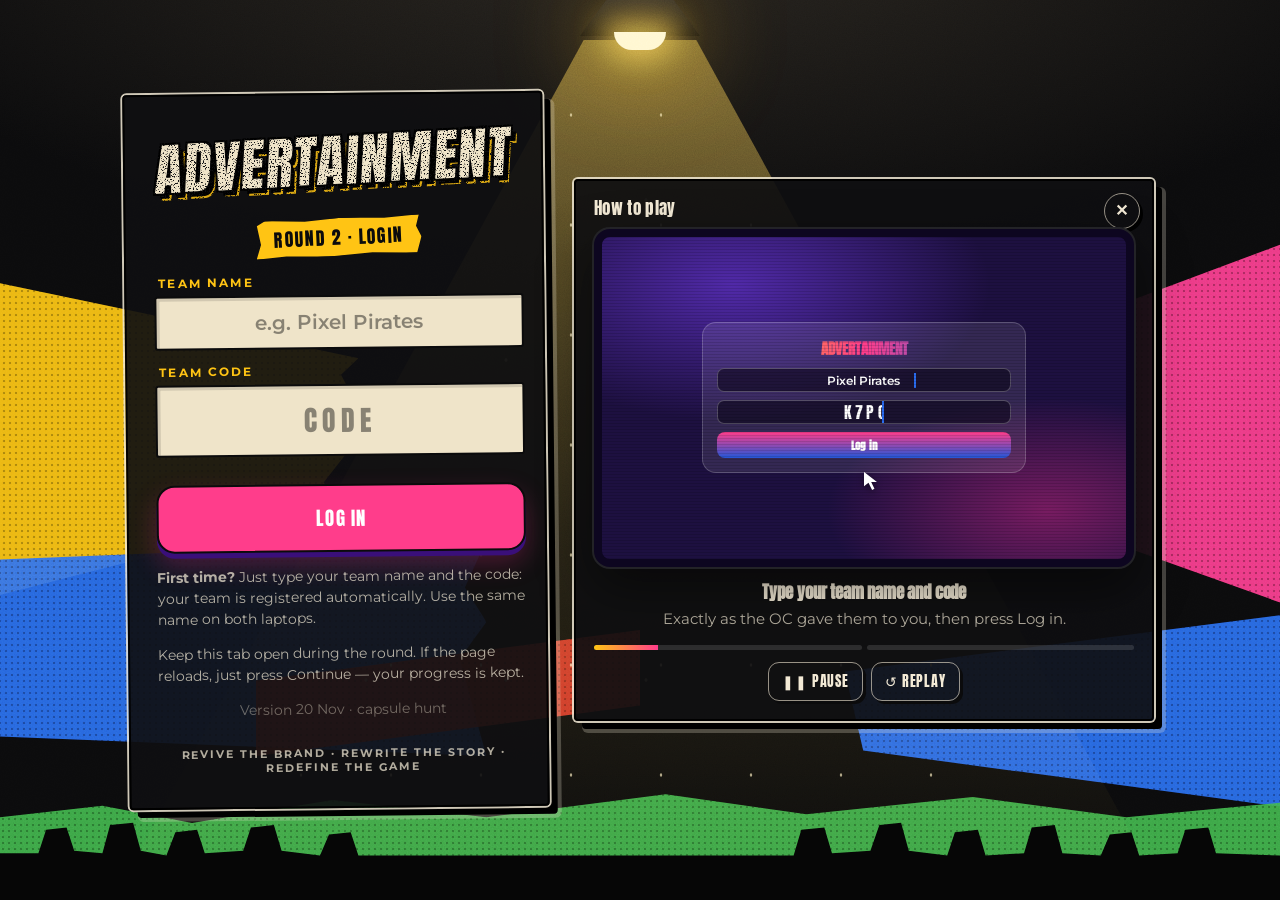
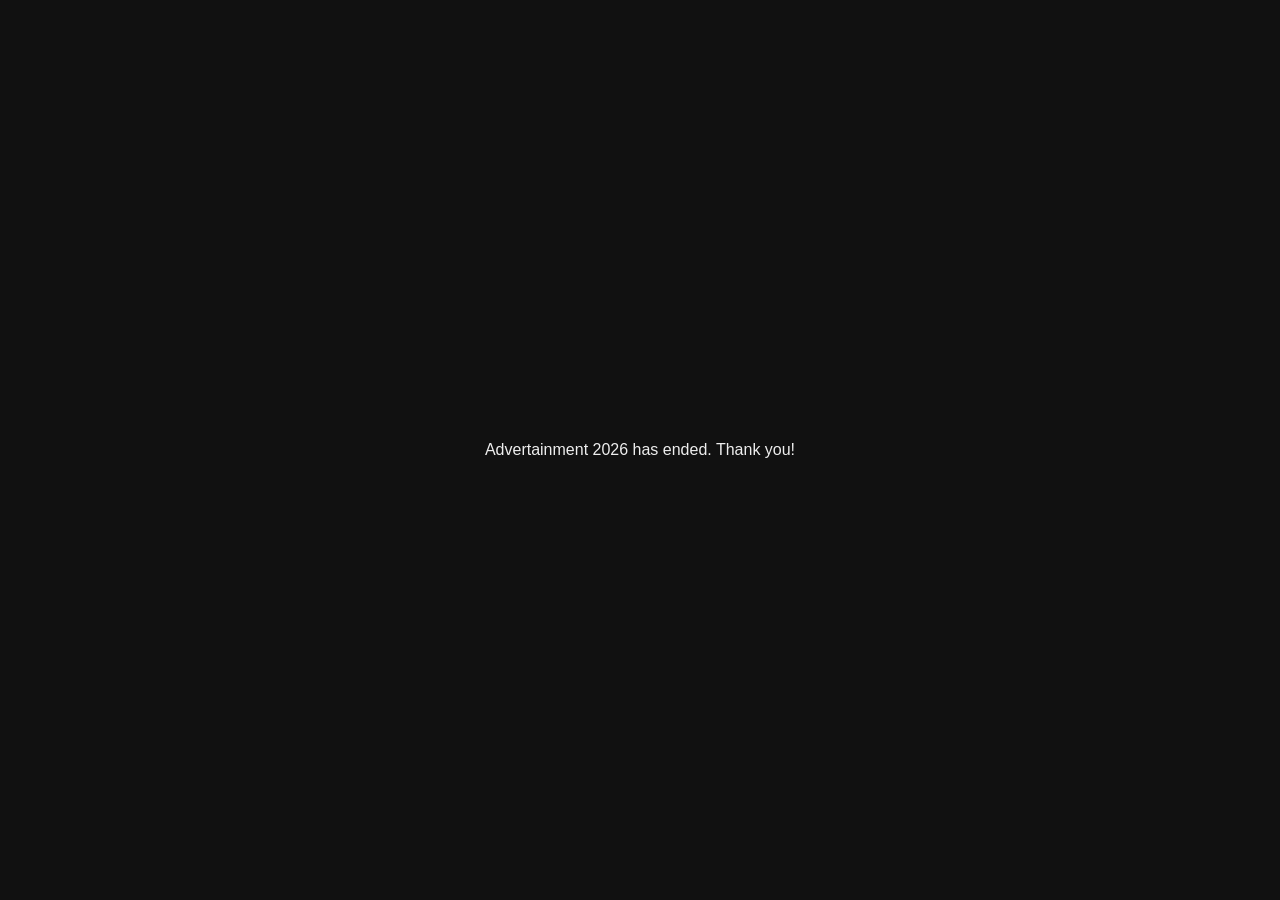
